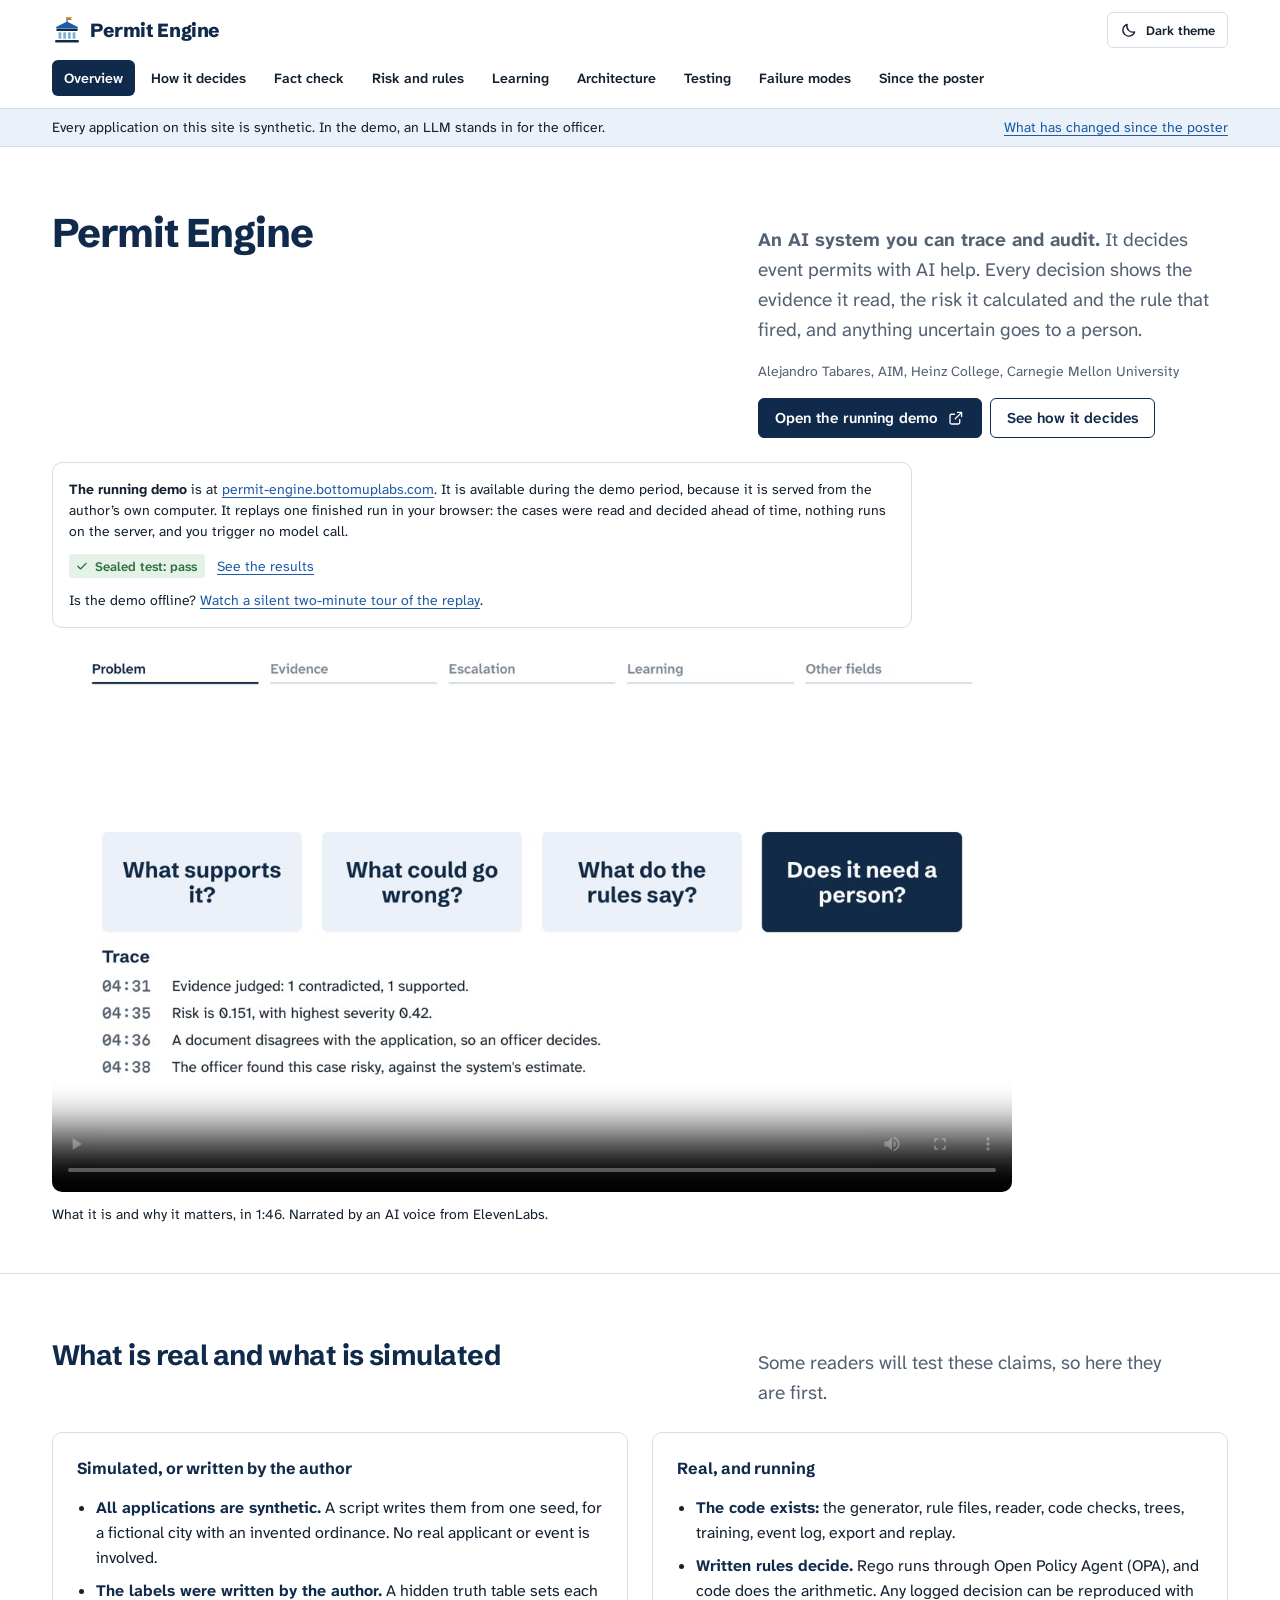
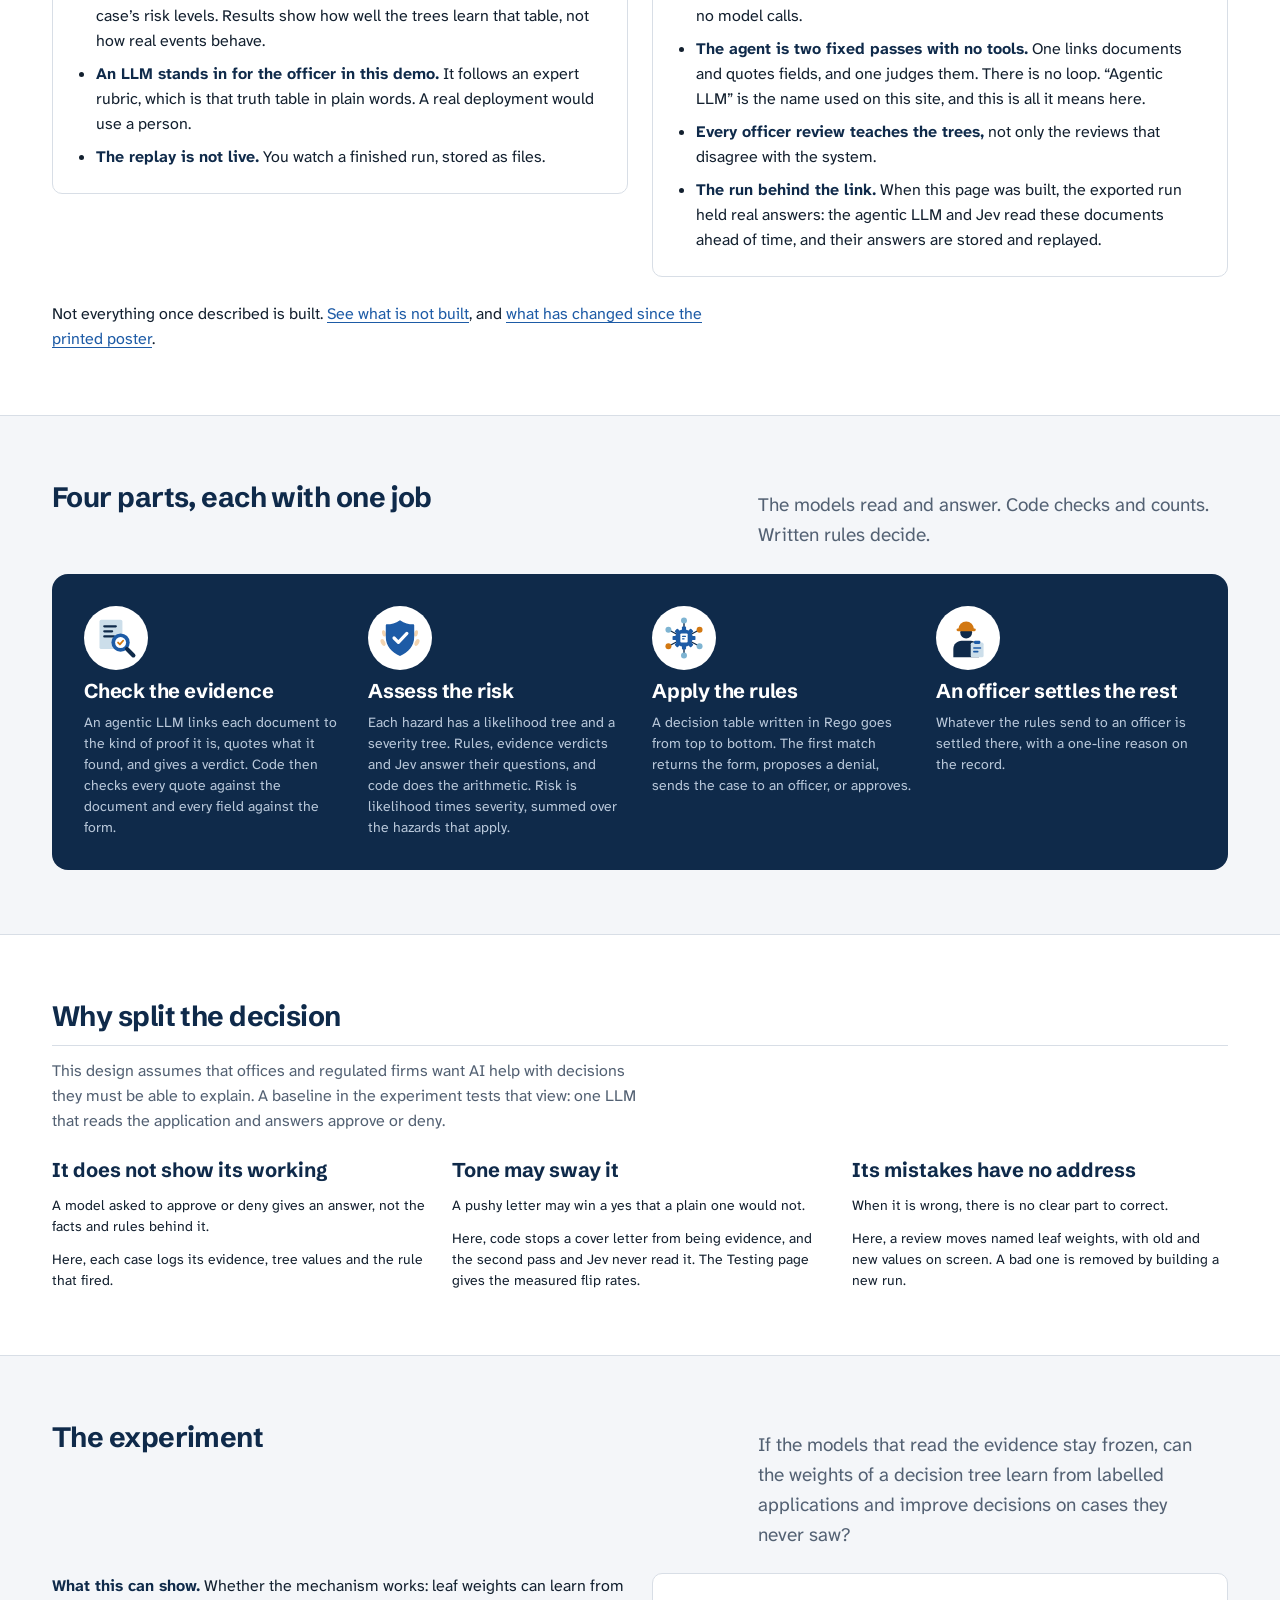
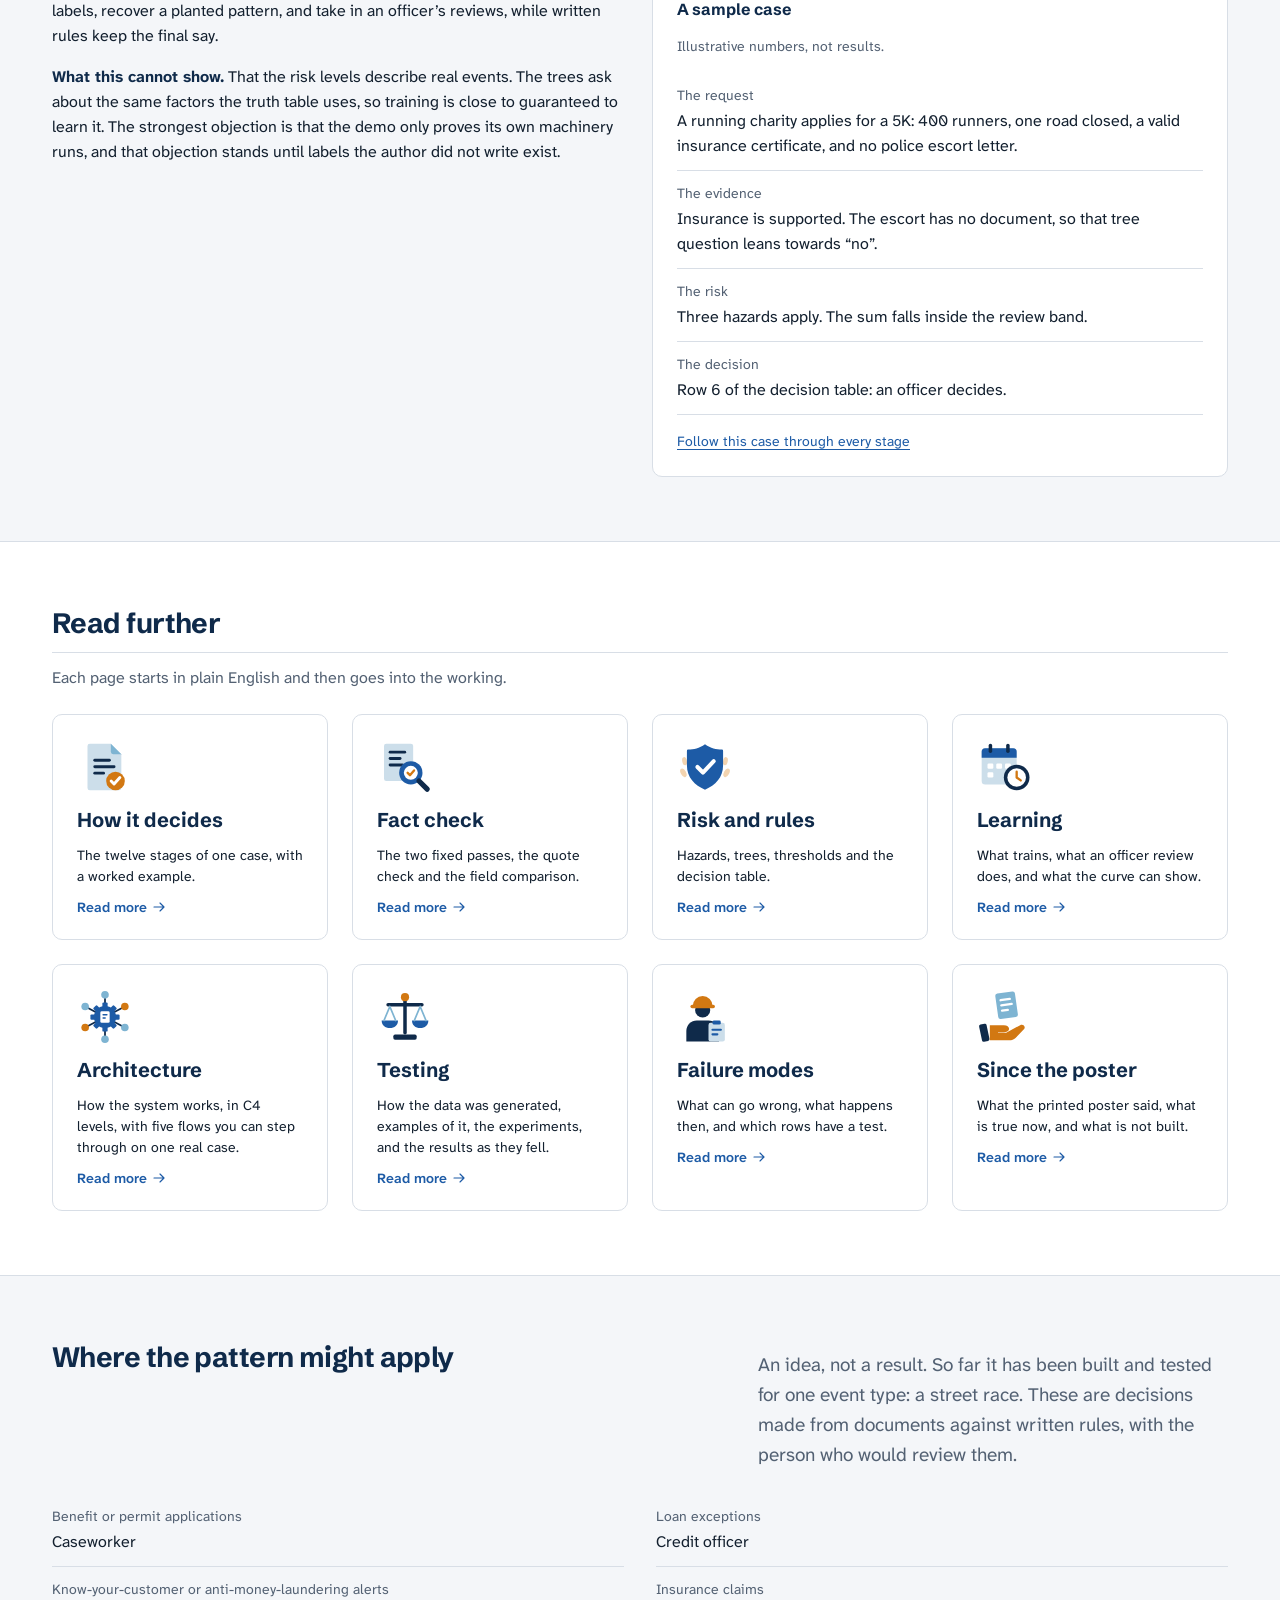
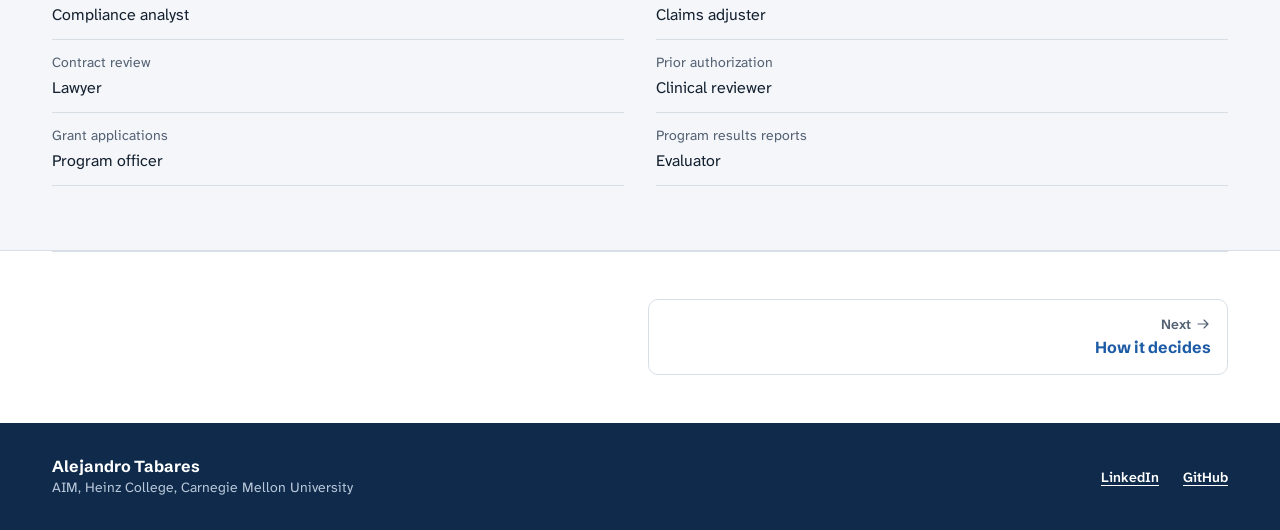
==== index.html @ f23f0a90 "Lead with what the system gives you, and state the caveat once The headline now says what a reader g" ====
<!doctype html>
<html lang="en" data-theme="light"><head><meta charSet="utf-8"/><meta name="viewport" content="width=device-width, initial-scale=1, viewport-fit=cover"/><title>Permit Engine: decisions you can check and correct</title><meta name="description" content="An AI system you can trace and audit, for event permits: an agentic LLM reads the evidence, Jev answers narrow questions, written rules decide, and in this demo an LLM stands in for the officer."/><meta name="author" content="Alejandro Tabares"/><script>(function(){try{var t=localStorage.getItem('pe-theme');if(!t){t=matchMedia('(prefers-color-scheme: dark)').matches?'dark':'light'}document.documentElement.setAttribute('data-theme',t)}catch(e){}})();</script><link rel="stylesheet" href="./assets/fonts/fonts.css"/><link rel="stylesheet" href="./assets/permit-engine.css"/><link rel="stylesheet" href="./assets/site.css"/></head><body class="pe-app site"><a class="site-skip" href="#main">Skip to content</a><header class="site-hd"><div class="site-wrap site-hd__row"><a class="site-brand" href="./"><svg width="30" height="30" viewBox="0 0 96 96" aria-hidden="true" focusable="false"><rect x="46.5" y="6" width="3" height="18" rx="1.5" fill="#0F2A4A"></rect><path d="M49.5 7H64l-4 4.5 4 4.5H49.5z" fill="#D27812"></path><path d="M48 24 80 40H16z" fill="#1D5BA6" stroke="#1D5BA6" stroke-width="6" stroke-linejoin="round"></path><rect x="14" y="44" width="68" height="7" rx="2" fill="#0F2A4A"></rect><rect x="21" y="55" width="9" height="21" rx="2" fill="#7EB4D2"></rect><rect x="36" y="55" width="9" height="21" rx="2" fill="#7EB4D2"></rect><rect x="51" y="55" width="9" height="21" rx="2" fill="#7EB4D2"></rect><rect x="66" y="55" width="9" height="21" rx="2" fill="#7EB4D2"></rect><rect x="10" y="80" width="76" height="8" rx="3" fill="#0F2A4A"></rect></svg><span>Permit Engine</span></a><nav class="site-nav" aria-label="Site"><ul role="list"><li><a href="./" aria-current="page">Overview</a></li><li><a href="./how-it-decides.html">How it decides</a></li><li><a href="./fact-check.html">Fact check</a></li><li><a href="./risk-and-rules.html">Risk and rules</a></li><li><a href="./learning.html">Learning</a></li><li><a href="./architecture.html">Architecture</a></li><li><a href="./testing.html">Testing</a></li><li><a href="./failure-modes.html">Failure modes</a></li><li><a href="./since-the-poster.html">Since the poster</a></li></ul></nav><button type="button" id="theme-toggle" class="site-theme" aria-pressed="false"><svg width="18" height="18" viewBox="0 0 24 24" fill="none" stroke="currentColor" stroke-width="1.75" stroke-linecap="round" stroke-linejoin="round" aria-hidden="true" focusable="false"><path d="M19.5 14.5A8 8 0 0 1 9.5 4.5a8 8 0 1 0 10 10z"></path></svg><span class="site-theme__label">Dark theme</span></button></div></header><p class="site-banner"><span class="site-wrap site-banner__row"><span>Every application on this site is synthetic. In the demo, an LLM stands in for the officer.</span><a href="./since-the-poster.html">What has changed since the poster</a></span></p><main id="main" class="site-main"><section class="site-hero" aria-labelledby="page-title"><div class="site-wrap site-hero__inner"><div class="pe-section-heading pe-section-heading--split pe-section-heading--page"><div class="pe-section-heading__grid"><h1 id="page-title" class="pe-section-heading__title pe-h1">Permit Engine</h1><div class="pe-section-heading__aside"><p class="pe-section-heading__description"><strong>An AI system you can trace and audit.</strong> It decides event permits with AI help. Every decision shows the evidence it read, the risk it calculated and the rule that fired, and anything uncertain goes to a person.</p><div class="pe-section-heading__meta">Alejandro Tabares, AIM, Heinz College, Carnegie Mellon University</div><div class="pe-section-heading__actions"><a class="pe-button site-btn" href="https://permit-engine.bottomuplabs.com">Open the running demo <svg width="18" height="18" viewBox="0 0 24 24" fill="none" stroke="currentColor" stroke-width="1.75" stroke-linecap="round" stroke-linejoin="round" aria-hidden="true" focusable="false"><path d="M14 4.5h5.5V10M19.5 4.5 11 13M17 14v4a2 2 0 0 1-2 2H6a2 2 0 0 1-2-2V9a2 2 0 0 1 2-2h4"></path></svg></a><a class="pe-button site-btn site-btn--secondary" href="./how-it-decides.html">See how it decides</a></div></div></div></div><div class="site-demo-note"><p class="pe-small"><strong>The running demo</strong> is at <a href="https://permit-engine.bottomuplabs.com">permit-engine.bottomuplabs.com</a>. It is available during the demo period, because it is served from the author’s own computer. It replays one finished run in your browser: the cases were read and decided ahead of time, nothing runs on the server, and you trigger no model call.</p><p class="site-demo-note__status pe-small"><span class="pe-status pe-status--success"><svg width="14" height="14" viewBox="0 0 24 24" fill="none" stroke="currentColor" stroke-width="2.25" stroke-linecap="round" stroke-linejoin="round" aria-hidden="true" focusable="false"><path d="M5 12.5l4.5 4.5L19 7.5"></path></svg><span>Sealed test: pass</span></span> <a href="./testing.html#results">See the results</a></p><p class="pe-small">Is the demo offline? <a href="./assets/demo.mp4">Watch a silent two-minute tour of the replay</a>.</p></div><figure class="site-explainer"><video controls="" preload="metadata" playsinline="" poster="./assets/permit-engine-why-poster.jpg" src="./assets/permit-engine-why.mp4"><track kind="captions" src="./assets/permit-engine-why.vtt" srcLang="en" label="English" default=""/><a href="./assets/permit-engine-why.mp4">Download the video</a></video><figcaption class="pe-small">What it is and why it matters, in 1:46. Narrated by an AI voice from ElevenLabs.</figcaption></figure></div></section><section class="site-section" aria-labelledby="real-title"><div class="site-wrap site-stack"><div class="pe-section-heading pe-section-heading--split pe-section-heading--section"><div class="pe-section-heading__grid"><h2 id="real-title" class="pe-section-heading__title pe-h2">What is real and what is simulated</h2><div class="pe-section-heading__aside"><p class="pe-section-heading__description">Some readers will test these claims, so here they are first.</p></div></div></div><div class="site-grid-2 site-grid--top"><div class="site-panel"><h3 class="pe-h4">Simulated, or written by the author</h3><div class="site-prose"><ul><li><strong>All applications are synthetic.</strong> A script writes them from one seed, for a fictional city with an invented ordinance. No real applicant or event is involved.</li><li><strong>The labels were written by the author.</strong> A hidden truth table sets each case’s risk levels. Results show how well the trees learn that table, not how real events behave.</li><li><strong>An LLM stands in for the officer in this demo.</strong> It follows an expert rubric, which is that truth table in plain words. A real deployment would use a person.</li><li><strong>The replay is not live.</strong> You watch a finished run, stored as files.</li></ul></div></div><div class="site-panel"><h3 class="pe-h4">Real, and running</h3><div class="site-prose"><ul><li><strong>The code exists:</strong> the generator, rule files, reader, code checks, trees, training, event log, export and replay.</li><li><strong>Written rules decide.</strong> Rego runs through Open Policy Agent (OPA), and code does the arithmetic. Any logged decision can be reproduced with no model calls.</li><li><strong>The agent is two fixed passes with no tools.</strong> One links documents and quotes fields, and one judges them. There is no loop. “Agentic LLM” is the name used on this site, and this is all it means here.</li><li><strong>Every officer review teaches the trees,</strong> not only the reviews that disagree with the system.</li><li><strong>The run behind the link.</strong> When this page was built, the exported run held real answers: the agentic LLM and Jev read these documents ahead of time, and their answers are stored and replayed.</li></ul></div></div></div><p class="pe-body">Not everything once described is built. <a href="./since-the-poster.html#not-built">See what is not built</a>, and <a href="./since-the-poster.html">what has changed since the printed poster</a>.</p></div></section><section class="site-section site-section--muted" aria-labelledby="steps-title"><div class="site-wrap site-stack"><div class="pe-section-heading pe-section-heading--split pe-section-heading--section"><div class="pe-section-heading__grid"><h2 id="steps-title" class="pe-section-heading__title pe-h2">Four parts, each with one job</h2><div class="pe-section-heading__aside"><p class="pe-section-heading__description">The models read and answer. Code checks and counts. Written rules decide.</p></div></div></div><ol class="site-band"><li><span class="site-band__disc"><svg width="44" height="44" viewBox="0 0 96 96" aria-hidden="true" focusable="false"><rect x="12" y="8" width="50" height="64" rx="4" fill="#CCDEEA"></rect><rect x="20" y="20" width="30" height="5" rx="2.5" fill="#0F2A4A"></rect><rect x="20" y="31" width="22" height="5" rx="2.5" fill="#0F2A4A"></rect><rect x="20" y="42" width="26" height="5" rx="2.5" fill="#0F2A4A"></rect><circle cx="58" cy="58" r="20" fill="#1D5BA6"></circle><circle cx="58" cy="58" r="12" fill="#FFFFFF"></circle><path d="M52.5 58l4 4 7-8" fill="none" stroke="#D27812" stroke-width="4" stroke-linecap="round" stroke-linejoin="round"></path><path d="M72 72l14 14" stroke="#0F2A4A" stroke-width="9" stroke-linecap="round"></path></svg></span><h3 class="site-band__title">Check the evidence</h3><p class="site-band__text">An agentic LLM links each document to the kind of proof it is, quotes what it found, and gives a verdict. Code then checks every quote against the document and every field against the form.</p></li><li><span class="site-band__disc"><svg width="44" height="44" viewBox="0 0 96 96" aria-hidden="true" focusable="false"><ellipse cx="11" cy="58" rx="4.5" ry="8" transform="rotate(-28 11 58)" fill="#F3D4B0"></ellipse><ellipse cx="13" cy="38" rx="4" ry="7" transform="rotate(-12 13 38)" fill="#F3D4B0"></ellipse><ellipse cx="85" cy="58" rx="4.5" ry="8" transform="rotate(28 85 58)" fill="#F3D4B0"></ellipse><ellipse cx="83" cy="38" rx="4" ry="7" transform="rotate(12 83 38)" fill="#F3D4B0"></ellipse><path d="M48 9c10 7 19 9 29 9a2 2 0 0 1 2 2v25c0 21-13 34-31 42C30 79 17 66 17 45V20a2 2 0 0 1 2-2c10 0 19-2 29-9z" fill="#1D5BA6"></path><path d="M35 48l9.5 9.5L63 38" fill="none" stroke="#FFFFFF" stroke-width="7" stroke-linecap="round" stroke-linejoin="round"></path></svg></span><h3 class="site-band__title">Assess the risk</h3><p class="site-band__text">Each hazard has a likelihood tree and a severity tree. Rules, evidence verdicts and Jev answer their questions, and code does the arithmetic. Risk is likelihood times severity, summed over the hazards that apply.</p></li><li><span class="site-band__disc"><svg width="44" height="44" viewBox="0 0 96 96" aria-hidden="true" focusable="false"><g stroke="#0F2A4A" stroke-width="3" fill="none" stroke-linecap="round"><path d="M48 48V10M48 48l34-18M48 48l34 18M48 48v38M48 48L14 66M48 48L14 30"></path></g><circle cx="48" cy="10" r="6.5" fill="#7EB4D2"></circle><circle cx="82" cy="30" r="6.5" fill="#D27812"></circle><circle cx="82" cy="66" r="6.5" fill="#7EB4D2"></circle><circle cx="48" cy="86" r="6.5" fill="#7EB4D2"></circle><circle cx="14" cy="66" r="6.5" fill="#D27812"></circle><circle cx="14" cy="30" r="6.5" fill="#7EB4D2"></circle><g fill="#1D5BA6"><circle cx="48" cy="48" r="19"></circle><rect x="43.5" y="23" width="9" height="10" rx="2"></rect><rect x="43.5" y="23" width="9" height="10" rx="2" transform="rotate(45 48 48)"></rect><rect x="43.5" y="23" width="9" height="10" rx="2" transform="rotate(90 48 48)"></rect><rect x="43.5" y="23" width="9" height="10" rx="2" transform="rotate(135 48 48)"></rect><rect x="43.5" y="23" width="9" height="10" rx="2" transform="rotate(180 48 48)"></rect><rect x="43.5" y="23" width="9" height="10" rx="2" transform="rotate(225 48 48)"></rect><rect x="43.5" y="23" width="9" height="10" rx="2" transform="rotate(270 48 48)"></rect><rect x="43.5" y="23" width="9" height="10" rx="2" transform="rotate(315 48 48)"></rect></g><rect x="40" y="38" width="16" height="20" rx="2.5" fill="#FFFFFF"></rect><rect x="43.5" y="43" width="9" height="2.6" rx="1.3" fill="#1D5BA6"></rect><rect x="43.5" y="48.5" width="6" height="2.6" rx="1.3" fill="#1D5BA6"></rect></svg></span><h3 class="site-band__title">Apply the rules</h3><p class="site-band__text">A decision table written in Rego goes from top to bottom. The first match returns the form, proposes a denial, sends the case to an officer, or approves.</p></li><li><span class="site-band__disc"><svg width="44" height="44" viewBox="0 0 96 96" aria-hidden="true" focusable="false"><circle cx="44" cy="36" r="13" fill="#0F2A4A"></circle><path d="M27 29a17 17 0 0 1 34 0z" fill="#D27812"></path><rect x="23" y="27" width="42" height="6" rx="3" fill="#D27812"></rect><path d="M16 90V72c0-10 8-18 18-18h20c10 0 18 8 18 18v18z" fill="#0F2A4A"></path><rect x="54" y="58" width="28" height="32" rx="3.5" fill="#CCDEEA"></rect><rect x="61" y="54" width="14" height="7" rx="2.5" fill="#1D5BA6"></rect><rect x="59" y="68" width="18" height="3.5" rx="1.75" fill="#1D5BA6"></rect><rect x="59" y="76" width="12" height="3.5" rx="1.75" fill="#1D5BA6"></rect></svg></span><h3 class="site-band__title">An officer settles the rest</h3><p class="site-band__text">Whatever the rules send to an officer is settled there, with a one-line reason on the record.</p></li></ol></div></section><section class="site-section" aria-labelledby="problem-title"><div class="site-wrap site-stack"><div class="pe-section-heading pe-section-heading--ruled pe-section-heading--section"><div class="pe-section-heading__row"><h2 id="problem-title" class="pe-section-heading__title pe-h2">Why split the decision</h2></div><p class="pe-section-heading__description">This design assumes that offices and regulated firms want AI help with decisions they must be able to explain. A baseline in the experiment tests that view: one LLM that reads the application and answers approve or deny.</p></div><ul class="site-grid-3" role="list"><li class="site-item"><h3 class="site-card__title">It does not show its working</h3><p class="site-card__text">A model asked to approve or deny gives an answer, not the facts and rules behind it.</p><p class="site-card__text site-muted">Here, each case logs its evidence, tree values and the rule that fired.</p></li><li class="site-item"><h3 class="site-card__title">Tone may sway it</h3><p class="site-card__text">A pushy letter may win a yes that a plain one would not.</p><p class="site-card__text site-muted">Here, code stops a cover letter from being evidence, and the second pass and Jev never read it. The Testing page gives the measured flip rates.</p></li><li class="site-item"><h3 class="site-card__title">Its mistakes have no address</h3><p class="site-card__text">When it is wrong, there is no clear part to correct.</p><p class="site-card__text site-muted">Here, a review moves named leaf weights, with old and new values on screen. A bad one is removed by building a new run.</p></li></ul></div></section><section class="site-section site-section--muted" aria-labelledby="experiment-title"><div class="site-wrap site-stack"><div class="pe-section-heading pe-section-heading--split pe-section-heading--section"><div class="pe-section-heading__grid"><h2 id="experiment-title" class="pe-section-heading__title pe-h2">The experiment</h2><div class="pe-section-heading__aside"><p class="pe-section-heading__description">If the models that read the evidence stay frozen, can the weights of a decision tree learn from labelled applications and improve decisions on cases they never saw?</p></div></div></div><div class="site-grid-2 site-grid--top"><div class="site-prose"><p><strong>What this can show.</strong> Whether the mechanism works: leaf weights can learn from labels, recover a planted pattern, and take in an officer’s reviews, while written rules keep the final say.</p><p><strong>What this cannot show.</strong> That the risk levels describe real events. The trees ask about the same factors the truth table uses, so training is close to guaranteed to learn it. The strongest objection is that the demo only proves its own machinery runs, and that objection stands until labels the author did not write exist.</p></div><div class="site-panel"><h3 class="pe-h4">A sample case</h3><p class="pe-small site-muted">Illustrative numbers, not results.</p><div class="pe-kv-wrap"><dl class="pe-kv pe-kv--cols-1 pe-kv--divided"><div class="pe-kv__item"><dt class="pe-kv__label">The request</dt><dd class="pe-kv__value">A running charity applies for a 5K: 400 runners, one road closed, a valid insurance certificate, and no police escort letter.</dd></div><div class="pe-kv__item"><dt class="pe-kv__label">The evidence</dt><dd class="pe-kv__value">Insurance is supported. The escort has no document, so that tree question leans towards “no”.</dd></div><div class="pe-kv__item"><dt class="pe-kv__label">The risk</dt><dd class="pe-kv__value">Three hazards apply. The sum falls inside the review band.</dd></div><div class="pe-kv__item"><dt class="pe-kv__label">The decision</dt><dd class="pe-kv__value">Row 6 of the decision table: an officer decides.</dd></div></dl></div><p class="pe-small"><a href="./how-it-decides.html#worked-example">Follow this case through every stage</a></p></div></div></div></section><section class="site-section" aria-labelledby="explore-title"><div class="site-wrap site-stack"><div class="pe-section-heading pe-section-heading--ruled pe-section-heading--section"><div class="pe-section-heading__row"><h2 id="explore-title" class="pe-section-heading__title pe-h2">Read further</h2></div><p class="pe-section-heading__description">Each page starts in plain English and then goes into the working.</p></div><div class="site-grid-4"><a class="site-card" href="./how-it-decides.html"><span class="site-card__pict"><svg width="56" height="56" viewBox="0 0 96 96" aria-hidden="true" focusable="false"><path d="M22 8h36l18 18v58a4 4 0 0 1-4 4H22a4 4 0 0 1-4-4V12a4 4 0 0 1 4-4z" fill="#CCDEEA"></path><path d="M58 8v14a4 4 0 0 0 4 4h14z" fill="#7EB4D2"></path><rect x="28" y="34" width="30" height="5" rx="2.5" fill="#0F2A4A"></rect><rect x="28" y="45" width="38" height="5" rx="2.5" fill="#0F2A4A"></rect><rect x="28" y="56" width="20" height="5" rx="2.5" fill="#0F2A4A"></rect><circle cx="66" cy="72" r="16" fill="#D27812"></circle><path d="M58.5 72l5 5 10-11" fill="none" stroke="#FFFFFF" stroke-width="5" stroke-linecap="round" stroke-linejoin="round"></path></svg></span><h3 class="site-card__title">How it decides</h3><p class="site-card__text">The twelve stages of one case, with a worked example.</p><span class="site-card__go">Read more <svg width="16" height="16" viewBox="0 0 24 24" fill="none" stroke="currentColor" stroke-width="1.75" stroke-linecap="round" stroke-linejoin="round" aria-hidden="true" focusable="false"><path d="M4.5 12h15M13.5 6l6 6-6 6"></path></svg></span></a><a class="site-card" href="./fact-check.html"><span class="site-card__pict"><svg width="56" height="56" viewBox="0 0 96 96" aria-hidden="true" focusable="false"><rect x="12" y="8" width="50" height="64" rx="4" fill="#CCDEEA"></rect><rect x="20" y="20" width="30" height="5" rx="2.5" fill="#0F2A4A"></rect><rect x="20" y="31" width="22" height="5" rx="2.5" fill="#0F2A4A"></rect><rect x="20" y="42" width="26" height="5" rx="2.5" fill="#0F2A4A"></rect><circle cx="58" cy="58" r="20" fill="#1D5BA6"></circle><circle cx="58" cy="58" r="12" fill="#FFFFFF"></circle><path d="M52.5 58l4 4 7-8" fill="none" stroke="#D27812" stroke-width="4" stroke-linecap="round" stroke-linejoin="round"></path><path d="M72 72l14 14" stroke="#0F2A4A" stroke-width="9" stroke-linecap="round"></path></svg></span><h3 class="site-card__title">Fact check</h3><p class="site-card__text">The two fixed passes, the quote check and the field comparison.</p><span class="site-card__go">Read more <svg width="16" height="16" viewBox="0 0 24 24" fill="none" stroke="currentColor" stroke-width="1.75" stroke-linecap="round" stroke-linejoin="round" aria-hidden="true" focusable="false"><path d="M4.5 12h15M13.5 6l6 6-6 6"></path></svg></span></a><a class="site-card" href="./risk-and-rules.html"><span class="site-card__pict"><svg width="56" height="56" viewBox="0 0 96 96" aria-hidden="true" focusable="false"><ellipse cx="11" cy="58" rx="4.5" ry="8" transform="rotate(-28 11 58)" fill="#F3D4B0"></ellipse><ellipse cx="13" cy="38" rx="4" ry="7" transform="rotate(-12 13 38)" fill="#F3D4B0"></ellipse><ellipse cx="85" cy="58" rx="4.5" ry="8" transform="rotate(28 85 58)" fill="#F3D4B0"></ellipse><ellipse cx="83" cy="38" rx="4" ry="7" transform="rotate(12 83 38)" fill="#F3D4B0"></ellipse><path d="M48 9c10 7 19 9 29 9a2 2 0 0 1 2 2v25c0 21-13 34-31 42C30 79 17 66 17 45V20a2 2 0 0 1 2-2c10 0 19-2 29-9z" fill="#1D5BA6"></path><path d="M35 48l9.5 9.5L63 38" fill="none" stroke="#FFFFFF" stroke-width="7" stroke-linecap="round" stroke-linejoin="round"></path></svg></span><h3 class="site-card__title">Risk and rules</h3><p class="site-card__text">Hazards, trees, thresholds and the decision table.</p><span class="site-card__go">Read more <svg width="16" height="16" viewBox="0 0 24 24" fill="none" stroke="currentColor" stroke-width="1.75" stroke-linecap="round" stroke-linejoin="round" aria-hidden="true" focusable="false"><path d="M4.5 12h15M13.5 6l6 6-6 6"></path></svg></span></a><a class="site-card" href="./learning.html"><span class="site-card__pict"><svg width="56" height="56" viewBox="0 0 96 96" aria-hidden="true" focusable="false"><rect x="8" y="16" width="60" height="62" rx="6" fill="#CCDEEA"></rect><path d="M8 22a6 6 0 0 1 6-6h48a6 6 0 0 1 6 6v10H8z" fill="#1D5BA6"></path><rect x="20" y="8" width="6" height="16" rx="3" fill="#0F2A4A"></rect><rect x="50" y="8" width="6" height="16" rx="3" fill="#0F2A4A"></rect><g fill="#FFFFFF"><rect x="18" y="42" width="10" height="9" rx="2"></rect><rect x="33" y="42" width="10" height="9" rx="2"></rect><rect x="48" y="42" width="10" height="9" rx="2"></rect><rect x="18" y="57" width="10" height="9" rx="2"></rect></g><circle cx="68" cy="66" r="22" fill="#0F2A4A"></circle><circle cx="68" cy="66" r="16" fill="#FFFFFF"></circle><path d="M68 56v10l7 5" fill="none" stroke="#D27812" stroke-width="4" stroke-linecap="round" stroke-linejoin="round"></path></svg></span><h3 class="site-card__title">Learning</h3><p class="site-card__text">What trains, what an officer review does, and what the curve can show.</p><span class="site-card__go">Read more <svg width="16" height="16" viewBox="0 0 24 24" fill="none" stroke="currentColor" stroke-width="1.75" stroke-linecap="round" stroke-linejoin="round" aria-hidden="true" focusable="false"><path d="M4.5 12h15M13.5 6l6 6-6 6"></path></svg></span></a><a class="site-card" href="./architecture.html"><span class="site-card__pict"><svg width="56" height="56" viewBox="0 0 96 96" aria-hidden="true" focusable="false"><g stroke="#0F2A4A" stroke-width="3" fill="none" stroke-linecap="round"><path d="M48 48V10M48 48l34-18M48 48l34 18M48 48v38M48 48L14 66M48 48L14 30"></path></g><circle cx="48" cy="10" r="6.5" fill="#7EB4D2"></circle><circle cx="82" cy="30" r="6.5" fill="#D27812"></circle><circle cx="82" cy="66" r="6.5" fill="#7EB4D2"></circle><circle cx="48" cy="86" r="6.5" fill="#7EB4D2"></circle><circle cx="14" cy="66" r="6.5" fill="#D27812"></circle><circle cx="14" cy="30" r="6.5" fill="#7EB4D2"></circle><g fill="#1D5BA6"><circle cx="48" cy="48" r="19"></circle><rect x="43.5" y="23" width="9" height="10" rx="2"></rect><rect x="43.5" y="23" width="9" height="10" rx="2" transform="rotate(45 48 48)"></rect><rect x="43.5" y="23" width="9" height="10" rx="2" transform="rotate(90 48 48)"></rect><rect x="43.5" y="23" width="9" height="10" rx="2" transform="rotate(135 48 48)"></rect><rect x="43.5" y="23" width="9" height="10" rx="2" transform="rotate(180 48 48)"></rect><rect x="43.5" y="23" width="9" height="10" rx="2" transform="rotate(225 48 48)"></rect><rect x="43.5" y="23" width="9" height="10" rx="2" transform="rotate(270 48 48)"></rect><rect x="43.5" y="23" width="9" height="10" rx="2" transform="rotate(315 48 48)"></rect></g><rect x="40" y="38" width="16" height="20" rx="2.5" fill="#FFFFFF"></rect><rect x="43.5" y="43" width="9" height="2.6" rx="1.3" fill="#1D5BA6"></rect><rect x="43.5" y="48.5" width="6" height="2.6" rx="1.3" fill="#1D5BA6"></rect></svg></span><h3 class="site-card__title">Architecture</h3><p class="site-card__text">How the system works, in C4 levels, with five flows you can step through on one real case.</p><span class="site-card__go">Read more <svg width="16" height="16" viewBox="0 0 24 24" fill="none" stroke="currentColor" stroke-width="1.75" stroke-linecap="round" stroke-linejoin="round" aria-hidden="true" focusable="false"><path d="M4.5 12h15M13.5 6l6 6-6 6"></path></svg></span></a><a class="site-card" href="./testing.html"><span class="site-card__pict"><svg width="56" height="56" viewBox="0 0 96 96" aria-hidden="true" focusable="false"><rect x="45" y="14" width="6" height="64" rx="3" fill="#0F2A4A"></rect><rect x="16" y="24" width="64" height="6" rx="3" fill="#0F2A4A"></rect><circle cx="48" cy="14" r="7" fill="#D27812"></circle><path d="M8 54h28c0 8-6 13-14 13S8 62 8 54z" fill="#1D5BA6"></path><path d="M60 54h28c0 8-6 13-14 13s-14-5-14-13z" fill="#1D5BA6"></path><path d="M22 30 12 54M22 30l10 24M74 30 64 54M74 30l10 24" fill="none" stroke="#7EB4D2" stroke-width="3" stroke-linecap="round"></path><rect x="28" y="78" width="40" height="9" rx="3" fill="#0F2A4A"></rect></svg></span><h3 class="site-card__title">Testing</h3><p class="site-card__text">How the data was generated, examples of it, the experiments, and the results as they fell.</p><span class="site-card__go">Read more <svg width="16" height="16" viewBox="0 0 24 24" fill="none" stroke="currentColor" stroke-width="1.75" stroke-linecap="round" stroke-linejoin="round" aria-hidden="true" focusable="false"><path d="M4.5 12h15M13.5 6l6 6-6 6"></path></svg></span></a><a class="site-card" href="./failure-modes.html"><span class="site-card__pict"><svg width="56" height="56" viewBox="0 0 96 96" aria-hidden="true" focusable="false"><circle cx="44" cy="36" r="13" fill="#0F2A4A"></circle><path d="M27 29a17 17 0 0 1 34 0z" fill="#D27812"></path><rect x="23" y="27" width="42" height="6" rx="3" fill="#D27812"></rect><path d="M16 90V72c0-10 8-18 18-18h20c10 0 18 8 18 18v18z" fill="#0F2A4A"></path><rect x="54" y="58" width="28" height="32" rx="3.5" fill="#CCDEEA"></rect><rect x="61" y="54" width="14" height="7" rx="2.5" fill="#1D5BA6"></rect><rect x="59" y="68" width="18" height="3.5" rx="1.75" fill="#1D5BA6"></rect><rect x="59" y="76" width="12" height="3.5" rx="1.75" fill="#1D5BA6"></rect></svg></span><h3 class="site-card__title">Failure modes</h3><p class="site-card__text">What can go wrong, what happens then, and which rows have a test.</p><span class="site-card__go">Read more <svg width="16" height="16" viewBox="0 0 24 24" fill="none" stroke="currentColor" stroke-width="1.75" stroke-linecap="round" stroke-linejoin="round" aria-hidden="true" focusable="false"><path d="M4.5 12h15M13.5 6l6 6-6 6"></path></svg></span></a><a class="site-card" href="./since-the-poster.html"><span class="site-card__pict"><svg width="56" height="56" viewBox="0 0 96 96" aria-hidden="true" focusable="false"><g transform="rotate(-8 50 30)"><rect x="34" y="6" width="34" height="44" rx="4" fill="#7EB4D2"></rect><rect x="40" y="16" width="20" height="4" rx="2" fill="#FFFFFF"></rect><rect x="40" y="25" width="22" height="4" rx="2" fill="#FFFFFF"></rect><rect x="40" y="34" width="14" height="4" rx="2" fill="#FFFFFF"></rect></g><rect x="6" y="60" width="13" height="30" rx="3" transform="rotate(-12 12.5 75)" fill="#0F2A4A"></rect><path d="M22 62h24c5.5 0 9 2.6 9 6.2S51.5 74 46 74H36v1h14l24-13c5-2.6 10 2.4 6.8 6.6L66 84c-3 2.6-6.4 4-10.4 4H22z" fill="#D27812"></path></svg></span><h3 class="site-card__title">Since the poster</h3><p class="site-card__text">What the printed poster said, what is true now, and what is not built.</p><span class="site-card__go">Read more <svg width="16" height="16" viewBox="0 0 24 24" fill="none" stroke="currentColor" stroke-width="1.75" stroke-linecap="round" stroke-linejoin="round" aria-hidden="true" focusable="false"><path d="M4.5 12h15M13.5 6l6 6-6 6"></path></svg></span></a></div></div></section><section class="site-section site-section--muted" aria-labelledby="applies-title"><div class="site-wrap site-stack"><div class="pe-section-heading pe-section-heading--split pe-section-heading--section"><div class="pe-section-heading__grid"><h2 id="applies-title" class="pe-section-heading__title pe-h2">Where the pattern might apply</h2><div class="pe-section-heading__aside"><p class="pe-section-heading__description">An idea, not a result. So far it has been built and tested for one event type: a street race. These are decisions made from documents against written rules, with the person who would review them.</p></div></div></div><div class="pe-kv-wrap"><dl class="pe-kv pe-kv--cols-2 pe-kv--divided"><div class="pe-kv__item"><dt class="pe-kv__label">Benefit or permit applications</dt><dd class="pe-kv__value">Caseworker</dd></div><div class="pe-kv__item"><dt class="pe-kv__label">Loan exceptions</dt><dd class="pe-kv__value">Credit officer</dd></div><div class="pe-kv__item"><dt class="pe-kv__label">Know-your-customer or anti-money-laundering alerts</dt><dd class="pe-kv__value">Compliance analyst</dd></div><div class="pe-kv__item"><dt class="pe-kv__label">Insurance claims</dt><dd class="pe-kv__value">Claims adjuster</dd></div><div class="pe-kv__item"><dt class="pe-kv__label">Contract review</dt><dd class="pe-kv__value">Lawyer</dd></div><div class="pe-kv__item"><dt class="pe-kv__label">Prior authorization</dt><dd class="pe-kv__value">Clinical reviewer</dd></div><div class="pe-kv__item"><dt class="pe-kv__label">Grant applications</dt><dd class="pe-kv__value">Program officer</dd></div><div class="pe-kv__item"><dt class="pe-kv__label">Program results reports</dt><dd class="pe-kv__value">Evaluator</dd></div></dl></div></div></section></main><nav class="site-wrap site-pager" aria-label="Previous and next page"><span></span><a class="site-pager__link site-pager__link--next" href="./how-it-decides.html"><span class="site-pager__dir">Next <svg width="16" height="16" viewBox="0 0 24 24" fill="none" stroke="currentColor" stroke-width="1.75" stroke-linecap="round" stroke-linejoin="round" aria-hidden="true" focusable="false"><path d="M4.5 12h15M13.5 6l6 6-6 6"></path></svg></span><span class="site-pager__title">How it decides</span></a></nav><footer class="site-ft"><div class="site-wrap site-ft__row"><div class="site-ft__who"><p class="site-ft__name">Alejandro Tabares</p><p>AIM, Heinz College, Carnegie Mellon University</p></div><ul class="site-ft__links" role="list"><li><a href="https://www.linkedin.com/in/alejandro-tabares/">LinkedIn</a></li><li><a href="https://github.com/puedesleerlo/permit-engine">GitHub</a></li></ul></div></footer><script>(function(){var b=document.getElementById('theme-toggle');if(!b)return;function sync(){var d=document.documentElement.getAttribute('data-theme')==='dark';b.setAttribute('aria-pressed',String(d))}sync();b.addEventListener('click',function(){var d=document.documentElement.getAttribute('data-theme')==='dark';var n=d?'light':'dark';document.documentElement.setAttribute('data-theme',n);try{localStorage.setItem('pe-theme',n)}catch(e){}sync()})})();</script></body></html>
---- assets/fonts/fonts.css ----
/* Permit Engine — self-hosted font faces (SIL OFL 1.1, licences in this folder). */

@font-face {
  font-family: 'Schibsted Grotesk';
  font-style: normal;
  font-display: swap;
  font-weight: 400 900;
  src: url('./schibsted-grotesk-latin-ext-wght-normal.woff2') format('woff2-variations');
  unicode-range: U+0100-02BA,U+02BD-02C5,U+02C7-02CC,U+02CE-02D7,U+02DD-02FF,U+0304,U+0308,U+0329,U+1D00-1DBF,U+1E00-1E9F,U+1EF2-1EFF,U+2020,U+20A0-20AB,U+20AD-20C0,U+2113,U+2C60-2C7F,U+A720-A7FF;
}

@font-face {
  font-family: 'Schibsted Grotesk';
  font-style: normal;
  font-display: swap;
  font-weight: 400 900;
  src: url('./schibsted-grotesk-latin-wght-normal.woff2') format('woff2-variations');
  unicode-range: U+0000-00FF,U+0131,U+0152-0153,U+02BB-02BC,U+02C6,U+02DA,U+02DC,U+0304,U+0308,U+0329,U+2000-206F,U+20AC,U+2122,U+2191,U+2193,U+2212,U+2215,U+FEFF,U+FFFD;
}

@font-face {
  font-family: 'Atkinson Hyperlegible Next';
  font-style: normal;
  font-display: swap;
  font-weight: 200 800;
  src: url('./atkinson-hyperlegible-next-latin-ext-wght-normal.woff2') format('woff2-variations');
  unicode-range: U+0100-02BA,U+02BD-02C5,U+02C7-02CC,U+02CE-02D7,U+02DD-02FF,U+0304,U+0308,U+0329,U+1D00-1DBF,U+1E00-1E9F,U+1EF2-1EFF,U+2020,U+20A0-20AB,U+20AD-20C0,U+2113,U+2C60-2C7F,U+A720-A7FF;
}

@font-face {
  font-family: 'Atkinson Hyperlegible Next';
  font-style: normal;
  font-display: swap;
  font-weight: 200 800;
  src: url('./atkinson-hyperlegible-next-latin-wght-normal.woff2') format('woff2-variations');
  unicode-range: U+0000-00FF,U+0131,U+0152-0153,U+02BB-02BC,U+02C6,U+02DA,U+02DC,U+0304,U+0308,U+0329,U+2000-206F,U+20AC,U+2122,U+2191,U+2193,U+2212,U+2215,U+FEFF,U+FFFD;
}

@font-face {
  font-family: 'Atkinson Hyperlegible Next';
  font-style: italic;
  font-display: swap;
  font-weight: 200 800;
  src: url('./atkinson-hyperlegible-next-latin-ext-wght-italic.woff2') format('woff2-variations');
  unicode-range: U+0100-02BA,U+02BD-02C5,U+02C7-02CC,U+02CE-02D7,U+02DD-02FF,U+0304,U+0308,U+0329,U+1D00-1DBF,U+1E00-1E9F,U+1EF2-1EFF,U+2020,U+20A0-20AB,U+20AD-20C0,U+2113,U+2C60-2C7F,U+A720-A7FF;
}

@font-face {
  font-family: 'Atkinson Hyperlegible Next';
  font-style: italic;
  font-display: swap;
  font-weight: 200 800;
  src: url('./atkinson-hyperlegible-next-latin-wght-italic.woff2') format('woff2-variations');
  unicode-range: U+0000-00FF,U+0131,U+0152-0153,U+02BB-02BC,U+02C6,U+02DA,U+02DC,U+0304,U+0308,U+0329,U+2000-206F,U+20AC,U+2122,U+2191,U+2193,U+2212,U+2215,U+FEFF,U+FFFD;
}

@font-face {
  font-family: 'Martian Mono';
  font-style: normal;
  font-display: swap;
  font-weight: 100 800;
  font-stretch: 75% 112.5%;
  src: url('./martian-mono-latin-ext-standard-normal.woff2') format('woff2-variations');
  unicode-range: U+0100-02BA,U+02BD-02C5,U+02C7-02CC,U+02CE-02D7,U+02DD-02FF,U+0304,U+0308,U+0329,U+1D00-1DBF,U+1E00-1E9F,U+1EF2-1EFF,U+2020,U+20A0-20AB,U+20AD-20C0,U+2113,U+2C60-2C7F,U+A720-A7FF;
}

@font-face {
  font-family: 'Martian Mono';
  font-style: normal;
  font-display: swap;
  font-weight: 100 800;
  font-stretch: 75% 112.5%;
  src: url('./martian-mono-latin-standard-normal.woff2') format('woff2-variations');
  unicode-range: U+0000-00FF,U+0131,U+0152-0153,U+02BB-02BC,U+02C6,U+02DA,U+02DC,U+0304,U+0308,U+0329,U+2000-206F,U+20AC,U+2122,U+2191,U+2193,U+2212,U+2215,U+FEFF,U+FFFD;
}
---- assets/permit-engine.css ----
:root,[data-theme=light]{color-scheme:light;--pe-surface: #ffffff;--pe-surface-muted: #f4f6f9;--pe-surface-sunken: #eceff4;--pe-surface-tint: #eaf1f9;--pe-surface-inverse: #0f2a4a;--pe-heading: #0f2a4a;--pe-ink: #13202f;--pe-ink-muted: #536173;--pe-ink-inverse: #ffffff;--pe-ink-inverse-muted: #b9c8da;--pe-hairline: #d8dee6;--pe-border-strong: #7d8a99;--pe-primary: #1d5ba6;--pe-primary-hover: #174b8a;--pe-primary-soft: #e1ecf8;--pe-on-primary: #ffffff;--pe-focus: #1d5ba6;--pe-success: #2d6e3e;--pe-success-soft: #e4f2e7;--pe-warning: #9a5208;--pe-warning-soft: #fbeedc;--pe-danger: #a8291f;--pe-danger-soft: #fbe6e4;--pe-info: var(--pe-primary);--pe-info-soft: var(--pe-primary-soft);--pe-navy: #0f2a4a;--pe-blue: #1d5ba6;--pe-sky: #7eb4d2;--pe-sky-pale: #ccdeea;--pe-amber: #d27812;--pe-amber-light: #e8954a;--pe-sand: #f3d4b0;--pe-leaf: #78a860;--pe-leaf-light: #9ccb84;--pe-gold: #dec000;--pe-pict-ground: #ffffff00;--pe-chart-1: #1d5ba6;--pe-chart-2: #7eb4d2;--pe-chart-alert: #d27812;--pe-chart-grid: #e3e8ee;--pe-shadow-1: 0 1px 2px rgba(15, 42, 74, .08);--pe-shadow-2: 0 8px 24px rgba(15, 42, 74, .12);--pe-shadow-3: 0 24px 64px rgba(15, 42, 74, .24);--pe-scrim: rgba(11, 23, 38, .48)}[data-theme=dark]{color-scheme:dark;--pe-surface: #0b1726;--pe-surface-muted: #101f33;--pe-surface-sunken: #08111d;--pe-surface-tint: #15283f;--pe-surface-inverse: #16365c;--pe-heading: #eaf1f9;--pe-ink: #e6edf5;--pe-ink-muted: #a2b0c1;--pe-ink-inverse: #ffffff;--pe-ink-inverse-muted: #c3d1e2;--pe-hairline: #233750;--pe-border-strong: #6b7f96;--pe-primary: #79aeea;--pe-primary-hover: #9cc4f0;--pe-primary-soft: #1a3557;--pe-on-primary: #0b1726;--pe-focus: #9cc4f0;--pe-success: #8ccb98;--pe-success-soft: #15301e;--pe-warning: #f0a85a;--pe-warning-soft: #33230f;--pe-danger: #f2938a;--pe-danger-soft: #3a1714;--pe-pict-ground: #ccdeea;--pe-chart-1: #79aeea;--pe-chart-2: #4d7da6;--pe-chart-grid: #1d3048;--pe-shadow-1: 0 1px 2px rgba(0, 0, 0, .5);--pe-shadow-2: 0 8px 24px rgba(0, 0, 0, .55);--pe-shadow-3: 0 24px 64px rgba(0, 0, 0, .6);--pe-scrim: rgba(0, 0, 0, .6)}:root{--pe-font-display: "Schibsted Grotesk", "Helvetica Neue", Arial, sans-serif;--pe-font-text: "Atkinson Hyperlegible Next", "Segoe UI", system-ui, sans-serif;--pe-font-mono: "Martian Mono", ui-monospace, Menlo, monospace;--pe-text-display-size: 60px;--pe-text-display-line: 60px;--pe-text-h1-size: 40px;--pe-text-h1-line: 44px;--pe-text-h2-size: 28px;--pe-text-h2-line: 34px;--pe-text-h3-size: 20px;--pe-text-h3-line: 26px;--pe-text-h4-size: 16px;--pe-text-h4-line: 22px;--pe-text-stat-size: 48px;--pe-text-stat-line: 48px;--pe-text-lead-size: 19px;--pe-text-lead-line: 30px;--pe-text-body-size: 16px;--pe-text-body-line: 25px;--pe-text-small-size: 14px;--pe-text-small-line: 21px;--pe-text-label-size: 14px;--pe-text-label-line: 18px;--pe-text-caption-size: 12px;--pe-text-caption-line: 16px;--pe-text-mono-size: 12.5px;--pe-text-mono-line: 18px;--pe-space-1: 4px;--pe-space-2: 8px;--pe-space-3: 12px;--pe-space-4: 16px;--pe-space-5: 24px;--pe-space-6: 32px;--pe-space-7: 48px;--pe-space-8: 64px;--pe-space-9: 96px;--pe-radius-xs: 3px;--pe-radius-sm: 6px;--pe-radius-md: 10px;--pe-radius-lg: 16px;--pe-radius-full: 999px;--pe-border-hairline: 1px;--pe-border-control: 1.5px;--pe-border-accent: 4px;--pe-control-sm: 32px;--pe-control-md: 40px;--pe-control-lg: 48px;--pe-measure: 68ch;--pe-sidebar-width: 264px;--pe-topbar-height: 60px;--pe-content-max: 1240px;--pe-duration-fast: .12s;--pe-duration-base: .18s;--pe-ease: cubic-bezier(.2, 0, 0, 1);--pe-z-sticky: 10;--pe-z-popover: 40;--pe-z-dialog: 50;--pe-z-toast: 60}@media (prefers-reduced-motion: reduce){:root{--pe-duration-fast: 0ms;--pe-duration-base: 0ms}}.pe-app{background:var(--pe-surface);color:var(--pe-ink);font-family:var(--pe-font-text);font-size:var(--pe-text-body-size);line-height:var(--pe-text-body-line);-webkit-font-smoothing:antialiased;text-rendering:optimizeLegibility}.pe-app *,.pe-app *:before,.pe-app *:after{box-sizing:border-box}.pe-app :where(h1,h2,h3,h4,h5,p,figure,blockquote,dl,dd,ol,ul){margin:0}.pe-app :where(ol,ul)[role=list],.pe-app :where(ol,ul).pe-list-reset{list-style:none;padding:0}.pe-app :where(a){color:var(--pe-primary);text-underline-offset:3px;text-decoration-thickness:1px}.pe-app :where(a:hover){color:var(--pe-primary-hover);text-decoration-thickness:2px}.pe-app :where(button,input,select,textarea){font:inherit;color:inherit}.pe-app :where(:focus-visible){outline:2px solid var(--pe-focus);outline-offset:2px}.pe-app ::selection{background:var(--pe-primary-soft);color:var(--pe-ink)}.pe-display{font:800 var(--pe-text-display-size)/var(--pe-text-display-line) var(--pe-font-display);letter-spacing:-.03em;color:var(--pe-heading);text-wrap:balance}.pe-h1{font:750 var(--pe-text-h1-size)/var(--pe-text-h1-line) var(--pe-font-display);letter-spacing:-.025em;color:var(--pe-heading);text-wrap:balance}.pe-h2{font:700 var(--pe-text-h2-size)/var(--pe-text-h2-line) var(--pe-font-display);letter-spacing:-.02em;color:var(--pe-heading);text-wrap:balance}.pe-h3{font:700 var(--pe-text-h3-size)/var(--pe-text-h3-line) var(--pe-font-display);letter-spacing:-.01em;color:var(--pe-heading)}.pe-h4{font:700 var(--pe-text-h4-size)/var(--pe-text-h4-line) var(--pe-font-display);color:var(--pe-heading)}.pe-stat{font:800 var(--pe-text-stat-size)/var(--pe-text-stat-line) var(--pe-font-display);letter-spacing:-.03em;color:var(--pe-primary);font-variant-numeric:proportional-nums lining-nums}.pe-lead{font:400 var(--pe-text-lead-size)/var(--pe-text-lead-line) var(--pe-font-text);color:var(--pe-ink);max-width:var(--pe-measure)}.pe-body{font:400 var(--pe-text-body-size)/var(--pe-text-body-line) var(--pe-font-text);max-width:var(--pe-measure)}.pe-small{font:400 var(--pe-text-small-size)/var(--pe-text-small-line) var(--pe-font-text)}.pe-label{font:600 var(--pe-text-label-size)/var(--pe-text-label-line) var(--pe-font-text)}.pe-caption{font:400 var(--pe-text-caption-size)/var(--pe-text-caption-line) var(--pe-font-text);color:var(--pe-ink-muted)}.pe-mono{font-family:var(--pe-font-mono);font-size:var(--pe-text-mono-size);line-height:var(--pe-text-mono-line);font-weight:450;font-stretch:87.5%;font-variant-numeric:tabular-nums;letter-spacing:-.01em}.pe-muted{color:var(--pe-ink-muted)}.pe-tabular{font-variant-numeric:tabular-nums}.pe-visually-hidden{position:absolute!important;width:1px;height:1px;padding:0;margin:-1px;overflow:hidden;clip:rect(0 0 0 0);white-space:nowrap;border:0}.pe-alert{display:grid;grid-template-columns:20px minmax(0,1fr) auto;gap:var(--pe-space-3);align-items:start;padding:var(--pe-space-4) var(--pe-space-4) var(--pe-space-4) var(--pe-space-4);border-radius:var(--pe-radius-md);color:var(--pe-ink)}.pe-alert--info{background:var(--pe-info-soft)}.pe-alert--success{background:var(--pe-success-soft)}.pe-alert--warning{background:var(--pe-warning-soft)}.pe-alert--danger{background:var(--pe-danger-soft)}.pe-alert__icon{margin-top:2px}.pe-alert--info .pe-alert__icon{color:var(--pe-info)}.pe-alert--success .pe-alert__icon{color:var(--pe-success)}.pe-alert--warning .pe-alert__icon{color:var(--pe-warning)}.pe-alert--danger .pe-alert__icon{color:var(--pe-danger)}.pe-alert__body{display:grid;gap:var(--pe-space-1);min-width:0}.pe-alert__title{margin:0;font:700 var(--pe-text-h4-size)/var(--pe-text-h4-line) var(--pe-font-display);color:var(--pe-heading)}.pe-alert__text{font:400 var(--pe-text-small-size)/var(--pe-text-small-line) var(--pe-font-text);max-width:var(--pe-measure)}.pe-alert__text p{margin:0}.pe-alert__action{margin-top:var(--pe-space-2);display:flex;flex-wrap:wrap;gap:var(--pe-space-2)}.pe-alert__dismiss{display:grid;place-items:center;width:28px;height:28px;margin:-4px -4px 0 0;border:0;border-radius:var(--pe-radius-xs);background:transparent;color:var(--pe-ink-muted);cursor:pointer}.pe-alert__dismiss:hover{background:var(--pe-surface);color:var(--pe-ink)}.pe-alert__dismiss:focus-visible{outline:2px solid var(--pe-focus);outline-offset:1px}.pe-app-shell{display:grid;grid-template-columns:var(--pe-sidebar-width) minmax(0,1fr);min-height:100vh;min-height:100dvh;background:var(--pe-surface-sunken)}.pe-app-shell__skip{position:absolute;left:var(--pe-space-4);top:-100px;z-index:var(--pe-z-toast);padding:var(--pe-space-2) var(--pe-space-4);border-radius:var(--pe-radius-sm);background:var(--pe-primary);color:var(--pe-on-primary);font:600 var(--pe-text-label-size)/1.4 var(--pe-font-text);text-decoration:none}.pe-app-shell__skip:focus{top:var(--pe-space-2);outline:2px solid var(--pe-focus);outline-offset:2px}.pe-app-shell__sidebar{position:sticky;top:0;height:100vh;height:100dvh;overflow-y:auto;overscroll-behavior:contain;background:var(--pe-surface);border-right:var(--pe-border-hairline) solid var(--pe-hairline)}.pe-app-shell__sidebar:focus{outline:none}.pe-app-shell__column{display:flex;flex-direction:column;min-width:0}.pe-app-shell__topbar{position:sticky;top:0;z-index:var(--pe-z-sticky)}.pe-app-shell__main{width:100%;max-width:calc(var(--pe-content-max) + 2 * var(--pe-space-7));margin:0 auto;padding:var(--pe-space-6) var(--pe-space-7) var(--pe-space-8);min-width:0}.pe-app-shell__main--full{max-width:none}.pe-app-shell__main:focus{outline:none}.pe-app-shell__scrim{display:none}@media (max-width: 959px){.pe-app-shell{grid-template-columns:minmax(0,1fr)}.pe-app-shell__sidebar{position:fixed;inset:0 auto 0 0;z-index:var(--pe-z-dialog);width:min(var(--pe-sidebar-width),86vw);transform:translate(-100%);visibility:hidden;box-shadow:var(--pe-shadow-3);transition:transform var(--pe-duration-base) var(--pe-ease),visibility 0s linear var(--pe-duration-base);padding-top:env(safe-area-inset-top,0px)}.pe-app-shell--nav-open .pe-app-shell__sidebar{transform:none;visibility:visible;transition:transform var(--pe-duration-base) var(--pe-ease)}.pe-app-shell__scrim{display:block;position:fixed;top:0;right:0;bottom:0;left:0;z-index:calc(var(--pe-z-dialog) - 1);background:var(--pe-scrim)}.pe-app-shell__main{padding:var(--pe-space-5) max(var(--pe-space-4),env(safe-area-inset-right,0px)) var(--pe-space-7) max(var(--pe-space-4),env(safe-area-inset-left,0px))}}.pe-button{display:inline-flex;align-items:center;justify-content:center;gap:var(--pe-space-2);height:var(--pe-control-md);padding:0 var(--pe-space-4);border:var(--pe-border-control) solid transparent;border-radius:var(--pe-radius-sm);font:600 15px/1 var(--pe-font-text);letter-spacing:.005em;white-space:nowrap;cursor:pointer;text-decoration:none;transition:background-color var(--pe-duration-fast) var(--pe-ease),border-color var(--pe-duration-fast) var(--pe-ease),color var(--pe-duration-fast) var(--pe-ease)}.pe-button:focus-visible{outline:2px solid var(--pe-focus);outline-offset:2px}.pe-button--sm{height:var(--pe-control-sm);padding:0 var(--pe-space-3);font-size:14px}.pe-button--lg{height:var(--pe-control-lg);padding:0 var(--pe-space-5);font-size:16px}.pe-button--block{display:flex;width:100%}.pe-button--primary{background:var(--pe-primary);color:var(--pe-on-primary)}.pe-button--primary:hover:not(:disabled){background:var(--pe-primary-hover)}.pe-button--secondary{background:var(--pe-surface);color:var(--pe-primary);border-color:var(--pe-primary)}.pe-button--secondary:hover:not(:disabled){background:var(--pe-primary-soft)}.pe-button--quiet{background:transparent;color:var(--pe-primary)}.pe-button--quiet:hover:not(:disabled){background:var(--pe-primary-soft)}.pe-button--danger{background:var(--pe-surface);color:var(--pe-danger);border-color:var(--pe-danger)}.pe-button--danger:hover:not(:disabled){background:var(--pe-danger-soft)}.pe-button:disabled{cursor:not-allowed;background:var(--pe-surface-muted);color:var(--pe-ink-muted);border-color:var(--pe-hairline)}.pe-button--quiet:disabled{background:transparent;border-color:transparent}.pe-button__spinner{width:16px;height:16px;border-radius:var(--pe-radius-full);border:2px solid currentColor;border-right-color:transparent;animation:pe-spin .8s linear infinite}@keyframes pe-spin{to{transform:rotate(360deg)}}@media (prefers-reduced-motion: reduce){.pe-button__spinner{animation-duration:2.4s}}.pe-wizard{--pe-wizard-pad: var(--pe-space-6);container-type:inline-size;min-width:0}.pe-wizard__layout{display:grid;grid-template-columns:280px minmax(0,1fr);gap:var(--pe-space-7);align-items:start}.pe-wizard__nav{position:sticky;top:var(--pe-space-5);display:grid;gap:var(--pe-space-3);min-width:0}.pe-wizard__intro{display:grid;gap:var(--pe-space-1);padding-bottom:var(--pe-space-3);border-bottom:var(--pe-border-hairline) solid var(--pe-hairline)}.pe-wizard__app{margin:0;font:700 var(--pe-text-h4-size)/var(--pe-text-h4-line) var(--pe-font-display);color:var(--pe-heading)}.pe-wizard__ref{margin:0;font-family:var(--pe-font-mono);font-size:var(--pe-text-caption-size);line-height:var(--pe-text-caption-line);font-stretch:87.5%;color:var(--pe-ink-muted)}.pe-wizard__progress{display:none}.pe-wizard__steps{list-style:none;margin:0;padding:0;display:grid}.pe-wizard__step{position:relative}.pe-wizard__step:not(:last-child):after{content:"";position:absolute;left:15px;top:40px;bottom:-4px;width:2px;background:var(--pe-hairline)}.pe-wizard__step--done:not(:last-child):after{background:var(--pe-primary)}.pe-wizard__step-button{display:grid;grid-template-columns:32px minmax(0,1fr);gap:var(--pe-space-3);align-items:start;width:100%;padding:var(--pe-space-2) var(--pe-space-2) var(--pe-space-4) 0;border:0;background:none;text-align:left;border-radius:var(--pe-radius-sm)}button.pe-wizard__step-button{cursor:pointer}button.pe-wizard__step-button:hover .pe-wizard__step-label{color:var(--pe-primary);text-decoration:underline;text-underline-offset:3px}button.pe-wizard__step-button:focus-visible{outline:2px solid var(--pe-focus);outline-offset:2px}.pe-wizard__marker{display:grid;place-items:center;width:32px;height:32px;border-radius:var(--pe-radius-full);border:var(--pe-border-control) solid var(--pe-border-strong);background:var(--pe-surface);color:var(--pe-ink-muted);font-family:var(--pe-font-mono);font-size:12px;font-weight:500;font-stretch:87.5%;font-variant-numeric:tabular-nums}.pe-wizard__step--done .pe-wizard__marker{background:var(--pe-primary);border-color:var(--pe-primary);color:var(--pe-on-primary)}.pe-wizard__step--current .pe-wizard__marker{border-color:var(--pe-primary);border-width:2px;color:var(--pe-primary);background:var(--pe-primary-soft)}.pe-wizard__step--invalid .pe-wizard__marker{border-color:var(--pe-danger);background:var(--pe-danger-soft);color:var(--pe-danger)}.pe-wizard__step-text{display:grid;gap:2px;padding-top:5px;min-width:0}.pe-wizard__step-label{font:600 var(--pe-text-label-size)/var(--pe-text-label-line) var(--pe-font-text);color:var(--pe-ink)}.pe-wizard__step--upcoming .pe-wizard__step-label{color:var(--pe-ink-muted);font-weight:400}.pe-wizard__step--current .pe-wizard__step-label{font-family:var(--pe-font-display);font-weight:700;color:var(--pe-heading)}.pe-wizard__step--invalid .pe-wizard__step-label{color:var(--pe-danger)}.pe-wizard__step-desc{font:400 var(--pe-text-caption-size)/var(--pe-text-caption-line) var(--pe-font-text);color:var(--pe-ink-muted)}.pe-wizard__main{display:grid;gap:var(--pe-space-6);min-width:0;padding:var(--pe-wizard-pad) var(--pe-wizard-pad) 0;background:var(--pe-surface);border:var(--pe-border-hairline) solid var(--pe-hairline);border-radius:var(--pe-radius-md)}.pe-wizard__head{display:grid;gap:var(--pe-space-2)}.pe-wizard__title{margin:0;max-width:28ch;font:700 var(--pe-text-h2-size)/var(--pe-text-h2-line) var(--pe-font-display);letter-spacing:-.02em;color:var(--pe-heading);text-wrap:balance}.pe-wizard__title:focus{outline:none}.pe-wizard__title:focus-visible{outline:2px solid var(--pe-focus);outline-offset:4px}.pe-wizard__description{margin:0;max-width:60ch;font:400 var(--pe-text-lead-size)/var(--pe-text-lead-line) var(--pe-font-text);color:var(--pe-ink-muted)}.pe-wizard__content{display:grid;gap:var(--pe-space-6);min-width:0}.pe-wizard__footer{position:sticky;bottom:0;z-index:var(--pe-z-sticky);display:flex;justify-content:space-between;align-items:center;gap:var(--pe-space-3);flex-wrap:wrap;margin:var(--pe-space-2) calc(-1 * var(--pe-wizard-pad)) 0;padding:var(--pe-space-4) var(--pe-wizard-pad);border-top:var(--pe-border-hairline) solid var(--pe-hairline);border-radius:0 0 var(--pe-radius-md) var(--pe-radius-md);background:var(--pe-surface)}.pe-wizard__footer-left,.pe-wizard__footer-right{display:flex;align-items:center;gap:var(--pe-space-3);flex-wrap:wrap}.pe-wizard__footer-right{margin-left:auto}.pe-wizard__save-status{font:400 var(--pe-text-small-size)/var(--pe-text-small-line) var(--pe-font-text);color:var(--pe-ink-muted)}@container (max-width: 820px){.pe-wizard{--pe-wizard-pad: var(--pe-space-5)}.pe-wizard__layout{grid-template-columns:minmax(0,1fr);gap:var(--pe-space-4)}.pe-wizard__nav{position:static;gap:var(--pe-space-2)}.pe-wizard__intro{position:absolute;width:1px;height:1px;padding:0;margin:-1px;overflow:hidden;clip:rect(0 0 0 0);white-space:nowrap;border:0}.pe-wizard__progress{order:1;display:block;height:4px;border-radius:var(--pe-radius-full);background:var(--pe-primary-soft);overflow:hidden}.pe-wizard__progress span{display:block;height:100%;background:var(--pe-primary)}.pe-wizard__steps{display:flex;gap:var(--pe-space-2);overflow-x:auto;padding-bottom:var(--pe-space-1);scrollbar-width:thin}.pe-wizard__step:after{display:none}.pe-wizard__step-button{grid-template-columns:24px auto;gap:var(--pe-space-2);padding:var(--pe-space-1) var(--pe-space-2) var(--pe-space-1) 0;white-space:nowrap}.pe-wizard__marker{width:24px;height:24px;font-size:11px}.pe-wizard__step-text{padding-top:3px}.pe-wizard__step-desc,.pe-wizard__step--upcoming .pe-wizard__step-label{display:none}.pe-wizard__description{font-size:var(--pe-text-body-size);line-height:var(--pe-text-body-line)}.pe-wizard__footer{padding-block:var(--pe-space-3)}}@container (max-width: 480px){.pe-wizard{--pe-wizard-pad: var(--pe-space-4)}.pe-wizard__footer-right{width:100%}.pe-wizard__footer-right .pe-button{flex:1 1 auto}.pe-wizard__save-status{width:100%}}.pe-audit{list-style:none;margin:0;padding:0;display:grid;gap:var(--pe-space-5)}.pe-audit__day{display:grid;gap:var(--pe-space-3)}.pe-audit__date{margin:0;padding-bottom:var(--pe-space-2);border-bottom:var(--pe-border-hairline) solid var(--pe-hairline);font:600 var(--pe-text-small-size)/var(--pe-text-label-line) var(--pe-font-text);color:var(--pe-ink-muted)}.pe-audit__events{list-style:none;margin:0;padding:0;display:grid}.pe-audit__event{position:relative;display:grid;grid-template-columns:28px minmax(0,1fr);gap:var(--pe-space-3);padding-bottom:var(--pe-space-4)}.pe-audit__event:before{content:"";position:absolute;left:13px;top:30px;bottom:2px;width:2px;border-radius:1px;background:var(--pe-hairline)}.pe-audit__event:last-child{padding-bottom:0}.pe-audit__event:last-child:before{display:none}.pe-audit__marker{width:28px;height:28px;display:grid;place-items:center;border-radius:var(--pe-radius-full);background:var(--pe-primary-soft);color:var(--pe-primary)}.pe-audit__event.is-warning .pe-audit__marker{background:var(--pe-warning-soft);color:var(--pe-warning)}.pe-audit__event.is-success .pe-audit__marker{background:var(--pe-success-soft);color:var(--pe-success)}.pe-audit__event.is-neutral .pe-audit__marker{background:var(--pe-surface-muted);color:var(--pe-ink-muted);box-shadow:inset 0 0 0 1px var(--pe-hairline)}.pe-audit__event.is-strong .pe-audit__marker{background:var(--pe-primary);color:var(--pe-on-primary)}.pe-audit__body{display:grid;gap:var(--pe-space-2);padding-top:3px;min-width:0}.pe-audit__line{margin:0;display:flex;gap:var(--pe-space-3);align-items:baseline;font:400 var(--pe-text-small-size)/var(--pe-text-small-line) var(--pe-font-text);color:var(--pe-ink)}.pe-audit__line strong{font-weight:700}.pe-audit__time{flex:none;color:var(--pe-ink-muted)}.pe-audit__role{color:var(--pe-ink-muted)}.pe-audit__note{margin:0;padding:var(--pe-space-2) var(--pe-space-3);border-radius:var(--pe-radius-sm);background:var(--pe-surface-muted);font:italic 400 var(--pe-text-small-size)/var(--pe-text-small-line) var(--pe-font-text);color:var(--pe-ink)}.pe-audit__doc{justify-self:start;display:inline-flex;align-items:center;gap:var(--pe-space-2);max-width:100%;padding:6px var(--pe-space-3);border:var(--pe-border-hairline) solid var(--pe-hairline);border-radius:var(--pe-radius-sm);font:600 var(--pe-text-small-size)/1.2 var(--pe-font-text);text-decoration:none;color:var(--pe-primary)}.pe-audit__doc:hover{background:var(--pe-primary-soft)}.pe-audit__doc:focus-visible{outline:2px solid var(--pe-focus);outline-offset:2px}.pe-audit__doc span:first-of-type{overflow:hidden;text-overflow:ellipsis;white-space:nowrap}.pe-avatar{display:inline-grid;place-items:center;flex:none;overflow:hidden;border-radius:var(--pe-radius-full);background:var(--pe-primary-soft);color:var(--pe-primary);font-family:var(--pe-font-display);font-weight:700;letter-spacing:.02em;box-shadow:inset 0 0 0 1px var(--pe-hairline);-webkit-user-select:none;user-select:none}.pe-avatar img{width:100%;height:100%;object-fit:cover;display:block}.pe-avatar--sm{width:24px;height:24px;font-size:10px}.pe-avatar--md{width:32px;height:32px;font-size:12px}.pe-avatar--lg{width:44px;height:44px;font-size:15px}.pe-bar-chart{margin:0;display:grid;gap:var(--pe-space-4);min-width:0}.pe-bar-chart__title{font:700 var(--pe-text-h4-size)/var(--pe-text-h4-line) var(--pe-font-display);color:var(--pe-heading)}.pe-bar-chart__rows{display:grid;gap:var(--pe-space-3)}.pe-bar-chart__row,.pe-bar-chart__axis{display:grid;grid-template-columns:minmax(88px,30%) minmax(0,1fr) 72px;gap:var(--pe-space-3);align-items:center}.pe-bar-chart__label{font:400 var(--pe-text-small-size)/var(--pe-text-small-line) var(--pe-font-text);color:var(--pe-ink);overflow:hidden;text-overflow:ellipsis;white-space:nowrap}.pe-bar-chart__track{position:relative;height:16px;background-image:repeating-linear-gradient(to right,var(--pe-chart-grid) 0 1px,transparent 1px 25%);background-size:calc(100% + 1px) 100%}.pe-bar-chart__bar{display:block;height:100%;min-width:2px;border-radius:0 3px 3px 0;background:var(--pe-chart-1)}.pe-bar-chart__row.is-muted .pe-bar-chart__bar{background:var(--pe-chart-2)}.pe-bar-chart__row.is-alert .pe-bar-chart__bar{background:var(--pe-chart-alert)}.pe-bar-chart__value{text-align:right;color:var(--pe-ink)}.pe-bar-chart__row.is-alert .pe-bar-chart__value{color:var(--pe-warning);font-weight:600}.pe-bar-chart__axis{padding-top:var(--pe-space-1);border-top:var(--pe-border-hairline) solid var(--pe-hairline)}.pe-bar-chart__ticks{position:relative;height:16px}.pe-bar-chart__ticks span{position:absolute;top:0;transform:translate(-50%);font:500 11px/16px var(--pe-font-mono);font-stretch:87.5%;color:var(--pe-ink-muted);white-space:nowrap}.pe-bar-chart__ticks span:first-child{transform:none}.pe-bar-chart__ticks span:last-child{transform:translate(-100%)}.pe-bar-chart__note{margin:0;font:400 var(--pe-text-caption-size)/var(--pe-text-caption-line) var(--pe-font-text);color:var(--pe-ink-muted)}.pe-breadcrumbs ol{display:flex;flex-wrap:wrap;align-items:center;gap:var(--pe-space-1);margin:0;padding:0;list-style:none;font:400 var(--pe-text-small-size)/20px var(--pe-font-text)}.pe-breadcrumbs li{display:inline-flex;align-items:center;gap:var(--pe-space-1);min-width:0}.pe-breadcrumbs a,.pe-breadcrumbs button{color:var(--pe-ink-muted);text-decoration:none;background:none;border:0;padding:2px;font:inherit;cursor:pointer;border-radius:var(--pe-radius-xs);max-width:28ch;overflow:hidden;text-overflow:ellipsis;white-space:nowrap}.pe-breadcrumbs a:hover,.pe-breadcrumbs button:hover{color:var(--pe-primary);text-decoration:underline;text-underline-offset:3px}.pe-breadcrumbs a:focus-visible,.pe-breadcrumbs button:focus-visible{outline:2px solid var(--pe-focus);outline-offset:2px}.pe-breadcrumbs__current{color:var(--pe-ink);font-weight:600;overflow:hidden;text-overflow:ellipsis;white-space:nowrap;max-width:40ch}.pe-breadcrumbs__sep{color:var(--pe-border-strong);flex:none}.pe-field{display:grid;gap:var(--pe-space-2);min-width:0;align-content:start}.pe-field__label{display:flex;align-items:baseline;gap:var(--pe-space-2);flex-wrap:wrap;font:600 var(--pe-text-label-size)/var(--pe-text-label-line) var(--pe-font-text);color:var(--pe-ink);padding:0}.pe-field__required{font:400 var(--pe-text-caption-size)/var(--pe-text-caption-line) var(--pe-font-text);color:var(--pe-ink-muted)}.pe-field__hint{margin:0;font:400 var(--pe-text-small-size)/var(--pe-text-small-line) var(--pe-font-text);color:var(--pe-ink-muted);max-width:var(--pe-measure)}.pe-field__error{margin:0;display:flex;gap:6px;align-items:flex-start;font:600 var(--pe-text-small-size)/var(--pe-text-small-line) var(--pe-font-text);color:var(--pe-danger)}.pe-field__error svg{flex:none;margin-top:2px}.pe-control{width:100%;min-width:0;height:var(--pe-control-md);padding:0 var(--pe-space-3);border:var(--pe-border-control) solid var(--pe-border-strong);border-radius:var(--pe-radius-sm);background:var(--pe-surface);color:var(--pe-ink);font:400 var(--pe-text-body-size)/var(--pe-text-body-line) var(--pe-font-text);transition:border-color var(--pe-duration-fast) var(--pe-ease),box-shadow var(--pe-duration-fast) var(--pe-ease)}.pe-control::placeholder{color:var(--pe-ink-muted);opacity:1}.pe-control:hover:not(:disabled):not([readonly]){border-color:var(--pe-primary)}.pe-control:focus-visible{outline:2px solid var(--pe-focus);outline-offset:2px;border-color:var(--pe-primary)}.pe-control:disabled{background:var(--pe-surface-muted);border-color:var(--pe-hairline);color:var(--pe-ink-muted);cursor:not-allowed}.pe-control[readonly]{background:var(--pe-surface-muted)}.pe-control[aria-invalid=true]{border-color:var(--pe-danger);background:var(--pe-danger-soft)}.pe-control--mono{font-family:var(--pe-font-mono);font-size:14px;font-stretch:87.5%;letter-spacing:-.01em;font-variant-numeric:tabular-nums}.pe-checkbox{display:inline-flex;align-items:flex-start;gap:var(--pe-space-3);cursor:pointer;min-width:0}.pe-checkbox--disabled{cursor:not-allowed}.pe-checkbox__box{position:relative;flex:none;width:20px;height:20px;margin-top:2px}.pe-checkbox__input{position:absolute;top:0;right:0;bottom:0;left:0;margin:0;opacity:0;cursor:inherit}.pe-checkbox__mark{position:absolute;top:0;right:0;bottom:0;left:0;display:grid;place-items:center;border:var(--pe-border-control) solid var(--pe-border-strong);border-radius:var(--pe-radius-xs);background:var(--pe-surface);color:var(--pe-on-primary);transition:background-color var(--pe-duration-fast) var(--pe-ease),border-color var(--pe-duration-fast) var(--pe-ease)}.pe-checkbox__mark svg{position:absolute;opacity:0}.pe-checkbox:hover .pe-checkbox__input:not(:disabled)+.pe-checkbox__mark{border-color:var(--pe-primary)}.pe-checkbox__input:checked+.pe-checkbox__mark,.pe-checkbox__input:indeterminate+.pe-checkbox__mark{background:var(--pe-primary);border-color:var(--pe-primary)}.pe-checkbox__input:checked:not(:indeterminate)+.pe-checkbox__mark .pe-checkbox__check{opacity:1}.pe-checkbox__input:indeterminate+.pe-checkbox__mark .pe-checkbox__dash{opacity:1}.pe-checkbox__input:focus-visible+.pe-checkbox__mark{outline:2px solid var(--pe-focus);outline-offset:2px}.pe-checkbox__input[aria-invalid=true]+.pe-checkbox__mark{border-color:var(--pe-danger);background:var(--pe-danger-soft)}.pe-checkbox__input:disabled+.pe-checkbox__mark{background:var(--pe-surface-muted);border-color:var(--pe-hairline)}.pe-checkbox__input:disabled:checked+.pe-checkbox__mark{background:var(--pe-hairline);color:var(--pe-ink-muted)}.pe-checkbox__text{display:grid;gap:2px;min-width:0}.pe-checkbox__label{font:400 var(--pe-text-body-size)/var(--pe-text-body-line) var(--pe-font-text);color:var(--pe-ink)}.pe-checkbox--disabled .pe-checkbox__label{color:var(--pe-ink-muted)}.pe-checkbox__description{font:400 var(--pe-text-small-size)/var(--pe-text-small-line) var(--pe-font-text);color:var(--pe-ink-muted)}.pe-checkbox-group{border:0;margin:0;padding:0;min-width:0;display:grid;gap:var(--pe-space-2)}.pe-checkbox-group>legend{margin-bottom:var(--pe-space-1)}.pe-checkbox-group__items{display:grid;gap:var(--pe-space-3);margin-top:var(--pe-space-2)}.pe-checkbox-group--invalid .pe-checkbox-group__items{padding-left:var(--pe-space-3);box-shadow:inset 2px 0 0 var(--pe-danger)}.pe-table{display:grid;gap:var(--pe-space-3);min-width:0}.pe-table__frame{overflow:auto;border:var(--pe-border-hairline) solid var(--pe-hairline);border-radius:var(--pe-radius-md);background:var(--pe-surface)}.pe-table__frame.is-scrollable{background:linear-gradient(to right,var(--pe-surface) 40%,transparent) left center / 32px 100% no-repeat local,linear-gradient(to left,var(--pe-surface) 40%,transparent) right center / 32px 100% no-repeat local,linear-gradient(to right,color-mix(in srgb,var(--pe-ink) 14%,transparent),transparent) left center / 14px 100% no-repeat scroll,linear-gradient(to left,color-mix(in srgb,var(--pe-ink) 14%,transparent),transparent) right center / 14px 100% no-repeat scroll,var(--pe-surface)}.pe-table__frame.is-scrollable:focus-visible{outline:2px solid var(--pe-focus);outline-offset:2px}.pe-table table{width:100%;border-collapse:separate;border-spacing:0;font:400 var(--pe-text-small-size)/var(--pe-text-small-line) var(--pe-font-text);color:var(--pe-ink)}.pe-table th{text-align:left;white-space:nowrap;vertical-align:middle;font:600 var(--pe-text-small-size)/var(--pe-text-label-line) var(--pe-font-text);color:var(--pe-ink-muted);background:var(--pe-surface-muted);padding:0 var(--pe-space-4);height:44px;border-bottom:var(--pe-border-hairline) solid var(--pe-hairline)}.pe-table--sticky th{position:sticky;top:0;z-index:1}.pe-table td{padding:0 var(--pe-space-4);height:52px;border-bottom:var(--pe-border-hairline) solid var(--pe-hairline);vertical-align:middle}.pe-table--compact td{height:40px}.pe-table--compact th{height:36px}.pe-table tbody tr:last-child td{border-bottom:0}.pe-table .is-right{text-align:right;font-variant-numeric:tabular-nums}.pe-table .is-center{text-align:center}.pe-table td.pe-mono{color:var(--pe-ink);white-space:nowrap}.pe-table tbody tr{transition:background-color var(--pe-duration-fast) var(--pe-ease)}.pe-table tbody tr.is-interactive{cursor:pointer}.pe-table tbody tr.is-interactive:hover,.pe-table tbody tr.is-selected{background:var(--pe-primary-soft)}.pe-table tbody tr:focus-visible{outline:2px solid var(--pe-focus);outline-offset:-2px}.pe-table__empty td{height:120px;text-align:center;color:var(--pe-ink-muted)}.pe-table__sort{display:inline-flex;align-items:center;gap:6px;padding:4px 6px;margin:0 -6px;border:0;border-radius:var(--pe-radius-xs);background:none;cursor:pointer;font:inherit;color:inherit}.pe-table th.is-right .pe-table__sort{flex-direction:row-reverse}.pe-table__sort:hover,.pe-table__sort.is-active{color:var(--pe-primary)}.pe-table__sort:focus-visible{outline:2px solid var(--pe-focus);outline-offset:1px}.pe-table__select{width:48px;padding-right:0!important}.pe-table__check{position:relative;display:inline-grid;place-items:center;width:18px;height:18px;vertical-align:middle}.pe-table__check input{-webkit-appearance:none;-moz-appearance:none;appearance:none;margin:0;width:18px;height:18px;cursor:pointer;border:var(--pe-border-control) solid var(--pe-border-strong);border-radius:var(--pe-radius-xs);background:var(--pe-surface)}.pe-table__check input:checked,.pe-table__check input:indeterminate{background:var(--pe-primary);border-color:var(--pe-primary)}.pe-table__check input:focus-visible{outline:2px solid var(--pe-focus);outline-offset:2px}.pe-table__check svg{position:absolute;color:var(--pe-on-primary);pointer-events:none;display:none}.pe-table__check input:checked~.pe-table__tick{display:block}.pe-table__check input:indeterminate~.pe-table__dash{display:block}.pe-table__check input:indeterminate~.pe-table__tick{display:none}.pe-datepicker__wrap{position:relative;min-width:0;max-width:260px}.pe-datepicker__group{display:flex;align-items:stretch;min-width:0;border:var(--pe-border-control) solid var(--pe-border-strong);border-radius:var(--pe-radius-sm);background:var(--pe-surface);transition:border-color var(--pe-duration-fast) var(--pe-ease)}.pe-datepicker__group:hover{border-color:var(--pe-primary)}.pe-datepicker__group:focus-within{border-color:var(--pe-primary)}.pe-datepicker__group--invalid{border-color:var(--pe-danger);background:var(--pe-danger-soft)}.pe-datepicker__group--disabled{background:var(--pe-surface-muted);border-color:var(--pe-hairline)}.pe-datepicker__group .pe-datepicker__input{border:0;background:transparent;flex:1 1 auto;height:calc(var(--pe-control-md) - 2 * var(--pe-border-control));border-radius:var(--pe-radius-sm) 0 0 var(--pe-radius-sm)}.pe-datepicker__group .pe-datepicker__input:focus-visible{outline:2px solid var(--pe-focus);outline-offset:1px}.pe-datepicker__group .pe-datepicker__input[aria-invalid=true]{background:transparent}.pe-datepicker__toggle{flex:none;display:grid;place-items:center;width:40px;padding:0;border:0;border-left:var(--pe-border-hairline) solid var(--pe-hairline);border-radius:0 var(--pe-radius-sm) var(--pe-radius-sm) 0;background:var(--pe-surface-muted);color:var(--pe-primary);cursor:pointer}.pe-datepicker__toggle:hover:not(:disabled){background:var(--pe-primary-soft)}.pe-datepicker__toggle:focus-visible{outline:2px solid var(--pe-focus);outline-offset:1px}.pe-datepicker__toggle:disabled{color:var(--pe-ink-muted);cursor:not-allowed}.pe-datepicker__popover{position:absolute;z-index:var(--pe-z-popover);top:calc(100% + var(--pe-space-2));left:0;width:304px;padding:var(--pe-space-4);border:var(--pe-border-hairline) solid var(--pe-hairline);border-radius:var(--pe-radius-md);background:var(--pe-surface);box-shadow:var(--pe-shadow-2)}.pe-datepicker__head{display:flex;align-items:center;justify-content:space-between;gap:var(--pe-space-2);margin-bottom:var(--pe-space-3)}.pe-datepicker__title{margin:0;font:700 var(--pe-text-h4-size)/var(--pe-text-h4-line) var(--pe-font-display);color:var(--pe-heading)}.pe-datepicker__year{font-weight:500;color:var(--pe-ink-muted)}.pe-datepicker__nav{display:grid;place-items:center;width:32px;height:32px;padding:0;border:0;border-radius:var(--pe-radius-sm);background:transparent;color:var(--pe-primary);cursor:pointer}.pe-datepicker__nav:hover{background:var(--pe-primary-soft)}.pe-datepicker__nav:focus-visible{outline:2px solid var(--pe-focus);outline-offset:2px}.pe-datepicker__grid{width:100%;border-collapse:collapse;table-layout:fixed}.pe-datepicker__grid th{padding:0 0 var(--pe-space-2);text-align:center;font:700 var(--pe-text-caption-size)/var(--pe-text-caption-line) var(--pe-font-display);letter-spacing:.06em;text-transform:uppercase;color:var(--pe-ink-muted)}.pe-datepicker__grid td{padding:1px;text-align:center}.pe-datepicker__day{width:36px;height:36px;padding:0;border:0;border-radius:var(--pe-radius-sm);background:transparent;color:var(--pe-ink);cursor:pointer;font-family:var(--pe-font-mono);font-size:13px;font-stretch:87.5%;font-variant-numeric:tabular-nums}.pe-datepicker__day:hover:not(.pe-datepicker__day--disabled){background:var(--pe-primary-soft);color:var(--pe-primary)}.pe-datepicker__day:focus-visible{outline:2px solid var(--pe-focus);outline-offset:1px}.pe-datepicker__day--outside{color:var(--pe-ink-muted)}.pe-datepicker__day--today{box-shadow:inset 0 0 0 1.5px var(--pe-primary);font-weight:600}.pe-datepicker__day--selected,.pe-datepicker__day--selected:hover:not(.pe-datepicker__day--disabled){background:var(--pe-primary);color:var(--pe-on-primary);font-weight:600}.pe-datepicker__day--disabled{color:var(--pe-ink-muted);cursor:not-allowed;text-decoration:line-through;text-decoration-thickness:1px;opacity:.6}.pe-datepicker__foot{display:flex;align-items:center;justify-content:space-between;gap:var(--pe-space-3);margin-top:var(--pe-space-3);padding-top:var(--pe-space-3);border-top:var(--pe-border-hairline) solid var(--pe-hairline)}.pe-datepicker__link{padding:4px 6px;border:0;border-radius:var(--pe-radius-xs);background:transparent;color:var(--pe-primary);font:600 var(--pe-text-small-size)/1 var(--pe-font-text);cursor:pointer}.pe-datepicker__link:hover:not(:disabled){background:var(--pe-primary-soft)}.pe-datepicker__link:focus-visible{outline:2px solid var(--pe-focus);outline-offset:2px}.pe-datepicker__link:disabled{color:var(--pe-ink-muted);cursor:not-allowed}.pe-datepicker__note{font:400 var(--pe-text-caption-size)/var(--pe-text-caption-line) var(--pe-font-text);color:var(--pe-ink-muted)}@media (max-width: 400px){.pe-datepicker__popover{width:calc(100vw - 32px)}.pe-datepicker__day{width:100%}}.pe-decision{display:grid;gap:var(--pe-space-5);padding:var(--pe-space-6);background:var(--pe-surface);border:var(--pe-border-hairline) solid var(--pe-hairline);border-radius:var(--pe-radius-lg);container-type:inline-size;min-width:0}.pe-decision__head{display:flex;flex-wrap:wrap;justify-content:space-between;align-items:baseline;gap:var(--pe-space-1) var(--pe-space-4);padding-bottom:var(--pe-space-3);border-bottom:var(--pe-border-hairline) solid var(--pe-hairline)}.pe-decision__title{margin:0;font:700 var(--pe-text-h3-size)/var(--pe-text-h3-line) var(--pe-font-display);letter-spacing:-.01em;color:var(--pe-heading)}.pe-decision__id{color:var(--pe-ink-muted)}.pe-decision__choices{margin:0;padding:0;border:0;display:grid;grid-template-columns:repeat(3,minmax(0,1fr));gap:var(--pe-space-3)}.pe-decision__choice{position:relative;display:grid;align-content:start;gap:var(--pe-space-2);padding:var(--pe-space-4);border:var(--pe-border-control) solid var(--pe-hairline);border-radius:var(--pe-radius-md);background:var(--pe-surface);cursor:pointer;transition:border-color var(--pe-duration-fast) var(--pe-ease),background-color var(--pe-duration-fast) var(--pe-ease)}.pe-decision__choice:hover{border-color:var(--pe-border-strong)}.pe-decision__choice input{position:absolute;opacity:0;top:0;right:0;bottom:0;left:0;margin:0;cursor:pointer}.pe-decision__choice:has(input:focus-visible){outline:2px solid var(--pe-focus);outline-offset:2px}.pe-decision__choice svg{color:var(--pe-ink-muted)}.pe-decision__choice-title{font:700 var(--pe-text-h4-size)/var(--pe-text-h4-line) var(--pe-font-display);color:var(--pe-heading)}.pe-decision__choice-text{font:400 var(--pe-text-small-size)/var(--pe-text-small-line) var(--pe-font-text);color:var(--pe-ink-muted)}.pe-decision__choice.is-checked{border-color:var(--pe-primary);background:var(--pe-primary-soft)}.pe-decision__choice.is-checked svg{color:var(--pe-primary)}.pe-decision__choice.is-approve.is-checked{border-color:var(--pe-success);background:var(--pe-success-soft)}.pe-decision__choice.is-approve.is-checked svg{color:var(--pe-success)}.pe-decision__choice.is-reject.is-checked{border-color:var(--pe-danger);background:var(--pe-danger-soft)}.pe-decision__choice.is-reject.is-checked svg{color:var(--pe-danger)}.pe-decision__outcome{display:flex;flex-wrap:wrap;justify-content:space-between;align-items:center;gap:var(--pe-space-4) var(--pe-space-5)}.pe-decision__result{margin:0;display:inline-flex;align-items:center;gap:var(--pe-space-3);font:700 var(--pe-text-h3-size)/var(--pe-text-h3-line) var(--pe-font-display);letter-spacing:-.01em;color:var(--pe-heading)}.pe-decision__result svg{flex:none;color:var(--pe-primary)}.pe-decision__result.is-approve svg{color:var(--pe-success)}.pe-decision__result.is-reject svg{color:var(--pe-danger)}.pe-decision__block{display:grid;gap:var(--pe-space-2)}.pe-decision__label{margin:0;font:600 var(--pe-text-small-size)/var(--pe-text-label-line) var(--pe-font-text);color:var(--pe-ink-muted)}.pe-decision__conditions{margin:0;padding-left:1.4em;display:grid;gap:var(--pe-space-2);font:400 var(--pe-text-small-size)/var(--pe-text-small-line) var(--pe-font-text);color:var(--pe-ink)}.pe-decision__conditions li::marker{font:600 12px var(--pe-font-mono);color:var(--pe-primary)}.pe-decision__basis{list-style:none;margin:0;padding:0;display:grid;grid-template-columns:fit-content(45%) minmax(0,1fr);column-gap:var(--pe-space-4);row-gap:var(--pe-space-2)}.pe-decision__basis li{grid-column:1 / -1;display:grid;grid-template-columns:subgrid;align-items:baseline;font:400 var(--pe-text-small-size)/var(--pe-text-small-line) var(--pe-font-text)}.pe-decision__basis .pe-mono{color:var(--pe-heading);font-weight:600}.pe-decision__foot{display:flex;justify-content:space-between;align-items:flex-end;gap:var(--pe-space-5);flex-wrap:wrap;padding-top:var(--pe-space-5);border-top:var(--pe-border-hairline) solid var(--pe-hairline)}.pe-decision__signer{display:grid;gap:2px;min-width:240px}.pe-decision__sigline{display:block;height:40px;border-bottom:1.5px solid var(--pe-ink);color:var(--pe-primary);margin-bottom:var(--pe-space-2)}.pe-decision__sigline svg{width:120px;height:36px}.pe-decision__name{font:700 var(--pe-text-body-size)/var(--pe-text-body-line) var(--pe-font-display);color:var(--pe-heading)}.pe-decision__role{font:400 var(--pe-text-small-size)/var(--pe-text-small-line) var(--pe-font-text);color:var(--pe-ink-muted)}.pe-decision__date{color:var(--pe-ink-muted)}.pe-decision__stamp{display:inline-flex;align-items:center;gap:var(--pe-space-3);padding:var(--pe-space-2) var(--pe-space-4) var(--pe-space-2) var(--pe-space-2);border:2px solid var(--pe-success);border-radius:var(--pe-radius-sm);color:var(--pe-success);transform:rotate(-2deg);background:var(--pe-surface)}.pe-decision__stamp svg{background:var(--pe-pict-ground);border-radius:var(--pe-radius-sm)}.pe-decision__stamp>span{display:grid;gap:1px}.pe-decision__stamp strong{font:800 15px/1 var(--pe-font-display);letter-spacing:.12em;text-transform:uppercase}.pe-decision__stamp .pe-mono{font-size:11.5px;line-height:15px}@container (max-width: 640px){.pe-decision__choices{grid-template-columns:minmax(0,1fr)}.pe-decision__basis{grid-template-columns:minmax(0,1fr);row-gap:var(--pe-space-3)}}.pe-dialog__scrim{position:fixed;top:0;right:0;bottom:0;left:0;z-index:var(--pe-z-dialog);display:grid;place-items:center;padding:var(--pe-space-4);background:var(--pe-scrim);animation:pe-dialog-fade var(--pe-duration-base) var(--pe-ease)}.pe-dialog{display:flex;flex-direction:column;width:100%;max-height:calc(100dvh - 2 * var(--pe-space-4));background:var(--pe-surface);color:var(--pe-ink);border-radius:var(--pe-radius-lg);box-shadow:var(--pe-shadow-3);font-family:var(--pe-font-text);animation:pe-dialog-rise var(--pe-duration-base) var(--pe-ease)}.pe-dialog:focus{outline:none}.pe-dialog--sm{max-width:420px}.pe-dialog--md{max-width:560px}.pe-dialog--lg{max-width:760px}@keyframes pe-dialog-fade{0%{opacity:0}}@keyframes pe-dialog-rise{0%{opacity:0;transform:translateY(8px) scale(.99)}}.pe-dialog__header{display:flex;align-items:flex-start;gap:var(--pe-space-4);padding:var(--pe-space-5) var(--pe-space-5) var(--pe-space-3)}.pe-dialog__glyph{flex:none;display:grid;place-items:center;width:40px;height:40px;border-radius:var(--pe-radius-full);background:var(--pe-danger-soft);color:var(--pe-danger)}.pe-dialog__heading{display:grid;gap:var(--pe-space-2);flex:1;min-width:0;padding-top:2px}.pe-dialog__title{margin:0;font:700 var(--pe-text-h3-size)/var(--pe-text-h3-line) var(--pe-font-display);letter-spacing:-.01em;color:var(--pe-heading);text-wrap:balance}.pe-dialog__desc{margin:0;font:400 var(--pe-text-small-size)/var(--pe-text-small-line) var(--pe-font-text);color:var(--pe-ink-muted)}.pe-dialog__close{flex:none;display:grid;place-items:center;width:32px;height:32px;margin:-4px -8px 0 0;border:0;border-radius:var(--pe-radius-sm);background:transparent;color:var(--pe-ink-muted);cursor:pointer}.pe-dialog__close:hover{background:var(--pe-surface-muted);color:var(--pe-ink)}.pe-dialog__close:focus-visible{outline:2px solid var(--pe-focus);outline-offset:2px}.pe-dialog__body{padding:var(--pe-space-2) var(--pe-space-5) var(--pe-space-5);overflow-y:auto;font:400 var(--pe-text-body-size)/var(--pe-text-body-line) var(--pe-font-text)}.pe-dialog--danger .pe-dialog__body{padding-left:calc(var(--pe-space-5) + 40px + var(--pe-space-4))}.pe-dialog__footer{display:flex;flex-wrap:wrap;justify-content:flex-end;gap:var(--pe-space-3);padding:var(--pe-space-4) var(--pe-space-5);border-top:var(--pe-border-hairline) solid var(--pe-hairline);background:var(--pe-surface-muted);border-radius:0 0 var(--pe-radius-lg) var(--pe-radius-lg)}@media (max-width: 560px){.pe-dialog__scrim{place-items:end stretch;padding:0}.pe-dialog{max-width:none;border-radius:var(--pe-radius-lg) var(--pe-radius-lg) 0 0;max-height:92dvh}.pe-dialog__footer{border-radius:0;padding-bottom:calc(var(--pe-space-4) + env(safe-area-inset-bottom,0px))}.pe-dialog__footer>*{flex:1 1 auto}.pe-dialog--danger .pe-dialog__body{padding-left:var(--pe-space-5)}}.pe-checklist{display:grid;gap:var(--pe-space-4);min-width:0}.pe-checklist__header{display:grid;gap:var(--pe-space-3)}.pe-checklist__row{display:flex;flex-wrap:wrap;align-items:baseline;justify-content:space-between;gap:var(--pe-space-1) var(--pe-space-4)}.pe-checklist__title{margin:0;font:700 var(--pe-text-h3-size)/var(--pe-text-h3-line) var(--pe-font-display);letter-spacing:-.01em;color:var(--pe-heading)}.pe-checklist__summary{margin:0;font:400 var(--pe-text-small-size)/var(--pe-text-small-line) var(--pe-font-text);color:var(--pe-ink-muted)}.pe-checklist__count{font:700 var(--pe-text-body-size)/1 var(--pe-font-display);color:var(--pe-ink);font-variant-numeric:tabular-nums}.pe-checklist__flag{color:var(--pe-danger);font-weight:600}.pe-checklist__bar{display:flex;gap:2px;height:6px;border-radius:var(--pe-radius-full);overflow:hidden;background:var(--pe-surface-muted)}.pe-checklist__seg{flex-basis:0;min-width:6px}.pe-checklist__seg--accepted{background:var(--pe-success)}.pe-checklist__seg--in-review,.pe-checklist__seg--uploaded{background:var(--pe-primary)}.pe-checklist__seg--uploaded{opacity:.5}.pe-checklist__seg--rejected{background:var(--pe-danger)}.pe-checklist__seg--missing{background:var(--pe-hairline)}.pe-checklist__list{list-style:none;margin:0;padding:0;border-top:var(--pe-border-hairline) solid var(--pe-hairline)}.pe-checklist__item{display:grid;grid-template-columns:28px minmax(0,1fr) auto;gap:var(--pe-space-3) var(--pe-space-4);align-items:start;padding:var(--pe-space-4) 0;border-bottom:var(--pe-border-hairline) solid var(--pe-hairline)}.pe-checklist__marker{display:grid;place-items:center;width:28px;height:28px;border-radius:var(--pe-radius-full);border:var(--pe-border-control) solid var(--pe-border-strong);color:var(--pe-ink-muted);background:var(--pe-surface)}.pe-checklist__marker--accepted{background:var(--pe-success);border-color:var(--pe-success);color:var(--pe-surface)}.pe-checklist__marker--in-review,.pe-checklist__marker--uploaded{background:var(--pe-primary-soft);border-color:var(--pe-primary);color:var(--pe-primary)}.pe-checklist__marker--rejected{background:var(--pe-danger-soft);border-color:var(--pe-danger);color:var(--pe-danger)}.pe-checklist__marker--missing{border-style:dashed}.pe-checklist__body{display:grid;gap:var(--pe-space-1);min-width:0;padding-top:3px}.pe-checklist__name{display:flex;flex-wrap:wrap;gap:var(--pe-space-2);align-items:baseline;font:600 var(--pe-text-body-size)/var(--pe-text-body-line) var(--pe-font-text);color:var(--pe-ink)}.pe-checklist__optional{font:400 var(--pe-text-caption-size)/var(--pe-text-caption-line) var(--pe-font-text);color:var(--pe-ink-muted)}.pe-checklist__desc{margin:0;font:400 var(--pe-text-small-size)/var(--pe-text-small-line) var(--pe-font-text);color:var(--pe-ink-muted);max-width:var(--pe-measure)}.pe-checklist__rule{margin:0;font-family:var(--pe-font-mono);font-size:var(--pe-text-caption-size);line-height:var(--pe-text-caption-line);font-weight:450;font-stretch:87.5%;color:var(--pe-primary);overflow-wrap:anywhere}.pe-checklist__file{margin:0;display:flex;align-items:center;gap:6px;min-width:0;color:var(--pe-ink-muted)}.pe-checklist__file span{overflow:hidden;text-overflow:ellipsis;white-space:nowrap;font-family:var(--pe-font-mono);font-size:var(--pe-text-mono-size);font-stretch:87.5%;color:var(--pe-ink)}.pe-checklist__file svg{flex:none}.pe-checklist__reason{margin:var(--pe-space-1) 0 0;display:flex;gap:var(--pe-space-2);align-items:flex-start;padding:var(--pe-space-2) var(--pe-space-3);border-radius:var(--pe-radius-sm);background:var(--pe-danger-soft);font:400 var(--pe-text-small-size)/var(--pe-text-small-line) var(--pe-font-text);color:var(--pe-ink)}.pe-checklist__reason svg{flex:none;margin-top:2px;color:var(--pe-danger)}.pe-checklist__side{display:flex;flex-direction:column;align-items:flex-end;gap:var(--pe-space-2);padding-top:6px}.pe-checklist__status{font:600 var(--pe-text-small-size)/var(--pe-text-label-line) var(--pe-font-text);color:var(--pe-ink-muted);white-space:nowrap}.pe-checklist__status--accepted{color:var(--pe-success)}.pe-checklist__status--in-review,.pe-checklist__status--uploaded{color:var(--pe-primary)}.pe-checklist__status--rejected{color:var(--pe-danger)}@container (max-width: 520px){.pe-checklist__item{grid-template-columns:28px minmax(0,1fr)}.pe-checklist__side{grid-column:2;flex-direction:row;align-items:center;justify-content:space-between;padding-top:0}}.pe-checklist{container-type:inline-size}.pe-empty-state{display:flex;flex-direction:column;align-items:center;text-align:center;gap:var(--pe-space-3);margin:0 auto}.pe-empty-state--page{max-width:46ch;padding:var(--pe-space-8) var(--pe-space-4)}.pe-empty-state--panel{max-width:40ch;padding:var(--pe-space-6) var(--pe-space-4)}.pe-empty-state__art{display:grid;place-items:center;margin-bottom:var(--pe-space-2);padding:var(--pe-space-3);border-radius:var(--pe-radius-full);background:var(--pe-pict-ground)}.pe-empty-state__title{margin:0;font-family:var(--pe-font-display);font-weight:700;color:var(--pe-heading);text-wrap:balance}.pe-empty-state--page .pe-empty-state__title{font-size:var(--pe-text-h2-size);line-height:var(--pe-text-h2-line);letter-spacing:-.02em}.pe-empty-state--panel .pe-empty-state__title{font-size:var(--pe-text-h3-size);line-height:var(--pe-text-h3-line);letter-spacing:-.01em}.pe-empty-state__text{font:400 var(--pe-text-body-size)/var(--pe-text-body-line) var(--pe-font-text);color:var(--pe-ink-muted);text-wrap:pretty}.pe-empty-state--panel .pe-empty-state__text{font-size:var(--pe-text-small-size);line-height:var(--pe-text-small-line)}.pe-empty-state__text p{margin:0}.pe-empty-state__actions{display:flex;flex-wrap:wrap;justify-content:center;gap:var(--pe-space-3);margin-top:var(--pe-space-3)}.pe-fees{display:grid;gap:var(--pe-space-4);padding:var(--pe-space-5);background:var(--pe-surface);border:var(--pe-border-hairline) solid var(--pe-hairline);border-radius:var(--pe-radius-md);min-width:0}.pe-fees__head{display:flex;justify-content:space-between;align-items:center;gap:var(--pe-space-2) var(--pe-space-4);flex-wrap:wrap;padding-bottom:var(--pe-space-3);border-bottom:var(--pe-border-hairline) solid var(--pe-hairline)}.pe-fees__head+.pe-fees__list{margin-top:calc(-1 * var(--pe-space-4))}.pe-fees__title{margin:0;font:700 var(--pe-text-h3-size)/var(--pe-text-h3-line) var(--pe-font-display);letter-spacing:-.01em;color:var(--pe-heading)}.pe-fees__status{display:inline-flex;align-items:center;gap:6px;height:24px;padding:0 var(--pe-space-2) 0 6px;border-radius:var(--pe-radius-xs);font:600 var(--pe-text-small-size)/var(--pe-text-label-line) var(--pe-font-text);white-space:nowrap}.pe-fees__status.is-pending{background:var(--pe-primary-soft);color:var(--pe-primary)}.pe-fees__status.is-paid{background:var(--pe-success-soft);color:var(--pe-success)}.pe-fees__status.is-overdue{background:var(--pe-danger-soft);color:var(--pe-danger)}.pe-fees__status.is-waived{background:var(--pe-surface-muted);color:var(--pe-ink-muted);box-shadow:inset 0 0 0 1px var(--pe-hairline)}.pe-fees__list{list-style:none;margin:0;padding:0;display:grid}.pe-fees__row{display:flex;justify-content:space-between;align-items:baseline;gap:var(--pe-space-4);padding:var(--pe-space-3) 0;border-bottom:var(--pe-border-hairline) solid var(--pe-hairline)}.pe-fees__concept{display:grid;gap:2px;min-width:0;font:400 var(--pe-text-small-size)/var(--pe-text-small-line) var(--pe-font-text);color:var(--pe-ink)}.pe-fees__basis{color:var(--pe-ink-muted);font-size:11.5px;line-height:16px}.pe-fees__amount{flex:none;text-align:right;color:var(--pe-ink);font-size:13px}.pe-fees__row.is-discount .pe-fees__amount{color:var(--pe-success)}.pe-fees__row.is-subtotal .pe-fees__concept{font-weight:600}.pe-fees__total{display:flex;justify-content:space-between;align-items:baseline;gap:var(--pe-space-4)}.pe-fees__total span{font:600 var(--pe-text-small-size)/var(--pe-text-label-line) var(--pe-font-text);color:var(--pe-ink-muted)}.pe-fees__total strong{font:800 32px/1.1 var(--pe-font-display);letter-spacing:-.03em;color:var(--pe-heading);font-variant-numeric:tabular-nums}.pe-fees__foot{display:flex;justify-content:space-between;align-items:center;gap:var(--pe-space-4);flex-wrap:wrap;padding-top:var(--pe-space-4);border-top:var(--pe-border-hairline) solid var(--pe-hairline)}.pe-fees__foot dl{margin:0;display:flex;gap:var(--pe-space-5);flex-wrap:wrap}.pe-fees__foot dt{font:400 var(--pe-text-caption-size)/var(--pe-text-caption-line) var(--pe-font-text);color:var(--pe-ink-muted)}.pe-fees__foot dd{margin:0;font:600 var(--pe-text-small-size)/var(--pe-text-small-line) var(--pe-font-text);color:var(--pe-ink)}.pe-upload{display:grid;gap:var(--pe-space-2);min-width:0}.pe-upload__zone{display:grid;justify-items:center;gap:var(--pe-space-2);margin-top:var(--pe-space-1);padding:var(--pe-space-6) var(--pe-space-5);text-align:center;border:var(--pe-border-control) dashed var(--pe-border-strong);border-radius:var(--pe-radius-md);background:var(--pe-surface-muted);transition:border-color var(--pe-duration-fast) var(--pe-ease),background-color var(--pe-duration-fast) var(--pe-ease)}.pe-upload__zone:hover{border-color:var(--pe-primary)}.pe-upload__zone--active{border-color:var(--pe-primary);border-style:solid;background:var(--pe-surface-tint)}.pe-upload--invalid .pe-upload__zone{border-color:var(--pe-danger);background:var(--pe-danger-soft)}.pe-upload--disabled .pe-upload__zone{opacity:.6}.pe-upload__icon{color:var(--pe-primary)}.pe-upload__prompt{margin:0;font:400 var(--pe-text-body-size)/var(--pe-text-body-line) var(--pe-font-text);color:var(--pe-ink)}.pe-upload__strong{font-weight:600}.pe-upload__browse{padding:0;border:0;background:none;cursor:pointer;font:600 var(--pe-text-body-size)/var(--pe-text-body-line) var(--pe-font-text);color:var(--pe-primary);text-decoration:underline;text-underline-offset:3px;text-decoration-thickness:1px}.pe-upload__browse:hover:not(:disabled){color:var(--pe-primary-hover);text-decoration-thickness:2px}.pe-upload__browse:focus-visible{outline:2px solid var(--pe-focus);outline-offset:2px;border-radius:var(--pe-radius-xs)}.pe-upload__limits{margin:0;font-family:var(--pe-font-mono);font-size:var(--pe-text-caption-size);line-height:var(--pe-text-caption-line);font-stretch:87.5%;color:var(--pe-ink-muted)}.pe-upload__list{list-style:none;margin:var(--pe-space-2) 0 0;padding:0;display:grid;gap:var(--pe-space-2)}.pe-upload__file{display:grid;grid-template-columns:auto minmax(0,1fr) auto;gap:var(--pe-space-3);align-items:start;padding:var(--pe-space-3) var(--pe-space-3) var(--pe-space-3) var(--pe-space-4);border:var(--pe-border-hairline) solid var(--pe-hairline);border-radius:var(--pe-radius-md);background:var(--pe-surface)}.pe-upload__file-icon{margin-top:1px;color:var(--pe-ink-muted)}.pe-upload__file--complete .pe-upload__file-icon{color:var(--pe-success)}.pe-upload__file--error{border-color:var(--pe-danger);background:var(--pe-danger-soft)}.pe-upload__file--error .pe-upload__file-icon{color:var(--pe-danger)}.pe-upload__file-body{display:grid;gap:6px;min-width:0}.pe-upload__file-row{display:flex;justify-content:space-between;align-items:baseline;gap:var(--pe-space-3);min-width:0}.pe-upload__name{overflow:hidden;text-overflow:ellipsis;white-space:nowrap;min-width:0;font-family:var(--pe-font-mono);font-size:var(--pe-text-mono-size);line-height:var(--pe-text-mono-line);font-weight:500;font-stretch:87.5%;color:var(--pe-ink)}.pe-upload__size{flex:none;font-family:var(--pe-font-mono);font-size:var(--pe-text-caption-size);font-stretch:87.5%;color:var(--pe-ink-muted);font-variant-numeric:tabular-nums}.pe-upload__progress{height:4px;border-radius:var(--pe-radius-full);background:var(--pe-primary-soft);overflow:hidden}.pe-upload__progress>span{display:block;height:100%;background:var(--pe-primary);border-radius:inherit;transition:width var(--pe-duration-base) var(--pe-ease)}.pe-upload__status{font:400 var(--pe-text-small-size)/var(--pe-text-small-line) var(--pe-font-text);color:var(--pe-ink-muted)}.pe-upload__file--complete .pe-upload__status{color:var(--pe-success)}.pe-upload__file--error .pe-upload__status{color:var(--pe-danger);font-weight:600}.pe-upload__remove{display:grid;place-items:center;width:32px;height:32px;padding:0;border:0;border-radius:var(--pe-radius-sm);background:transparent;color:var(--pe-ink-muted);cursor:pointer}.pe-upload__remove:hover:not(:disabled){background:var(--pe-danger-soft);color:var(--pe-danger)}.pe-upload__remove:focus-visible{outline:2px solid var(--pe-focus);outline-offset:2px}.pe-search-field{display:grid;gap:var(--pe-space-2);min-width:0}.pe-search-field__label{font:600 var(--pe-text-label-size)/var(--pe-text-label-line) var(--pe-font-text);color:var(--pe-ink)}.pe-search-field__control{position:relative;display:flex;align-items:center}.pe-search-field__icon{position:absolute;left:12px;color:var(--pe-ink-muted);pointer-events:none}.pe-search-field__input{width:100%;height:var(--pe-control-md);padding:0 40px;border:var(--pe-border-control) solid var(--pe-border-strong);border-radius:var(--pe-radius-sm);background:var(--pe-surface);color:var(--pe-ink);font:400 15px/24px var(--pe-font-text);-webkit-appearance:none;-moz-appearance:none;appearance:none;transition:border-color var(--pe-duration-fast) var(--pe-ease)}.pe-search-field__input::-webkit-search-cancel-button,.pe-search-field__input::-webkit-search-decoration{-webkit-appearance:none;-moz-appearance:none;appearance:none}.pe-search-field__input::placeholder{color:var(--pe-ink-muted)}.pe-search-field__input:hover{border-color:var(--pe-primary)}.pe-search-field__input:focus-visible{outline:2px solid var(--pe-focus);outline-offset:2px;border-color:var(--pe-primary)}.pe-search-field--lg .pe-search-field__input{height:var(--pe-control-lg);padding-left:44px;font-size:16px}.pe-search-field--lg .pe-search-field__icon{left:14px}.pe-search-field__clear{position:absolute;right:6px;display:grid;place-items:center;width:28px;height:28px;border:0;border-radius:var(--pe-radius-xs);background:transparent;color:var(--pe-ink-muted);cursor:pointer}.pe-search-field__clear:hover{background:var(--pe-surface-muted);color:var(--pe-ink)}.pe-search-field__clear:focus-visible{outline:2px solid var(--pe-focus);outline-offset:1px}.pe-search-field__kbd{position:absolute;right:10px;min-width:22px;height:22px;display:grid;place-items:center;padding:0 6px;border:1px solid var(--pe-hairline);border-radius:var(--pe-radius-xs);background:var(--pe-surface-muted);color:var(--pe-ink-muted);font:450 11px/1 var(--pe-font-mono);font-stretch:87.5%;pointer-events:none}.pe-filter-bar{display:grid;gap:var(--pe-space-3)}.pe-filter-bar__row{display:flex;flex-wrap:wrap;align-items:flex-end;gap:var(--pe-space-3)}.pe-filter-bar__search{flex:1 1 280px;max-width:440px}.pe-filter-bar__controls{display:flex;flex-wrap:wrap;align-items:flex-end;gap:var(--pe-space-2)}.pe-filter-bar__count{margin:0 0 10px auto;font:400 var(--pe-text-small-size)/var(--pe-text-small-line) var(--pe-font-text);color:var(--pe-ink-muted);white-space:nowrap}.pe-filter-bar__num{font-family:var(--pe-font-mono);font-size:var(--pe-text-mono-size);font-stretch:87.5%;font-weight:500;color:var(--pe-ink);font-variant-numeric:tabular-nums}.pe-filter-bar__chips{display:flex;flex-wrap:wrap;align-items:center;gap:var(--pe-space-2)}.pe-filter-bar__chips-label{margin-right:var(--pe-space-1);font:600 var(--pe-text-small-size)/var(--pe-text-label-line) var(--pe-font-text);color:var(--pe-ink-muted)}.pe-filter-bar__chip-list{display:flex;flex-wrap:wrap;gap:var(--pe-space-2);margin:0;padding:0;list-style:none}.pe-filter-chip{display:inline-flex;align-items:center;gap:2px;height:28px;padding:0 3px 0 10px;border-radius:var(--pe-radius-xs);background:var(--pe-primary-soft);color:var(--pe-primary);font:600 13px/1 var(--pe-font-text)}.pe-filter-chip__remove{display:grid;place-items:center;width:22px;height:22px;border:0;border-radius:var(--pe-radius-xs);background:transparent;color:inherit;cursor:pointer}.pe-filter-chip__remove:hover{background:var(--pe-surface)}.pe-filter-chip__remove:focus-visible{outline:2px solid var(--pe-focus);outline-offset:1px}@media (max-width: 640px){.pe-filter-bar__count{margin-left:0;width:100%}.pe-filter-bar__search{max-width:none}}.pe-form-section{border:0;margin:0;padding:0;min-width:0;min-inline-size:0;container:pe-form-section / inline-size}.pe-form-section+.pe-form-section,.pe-form-section.pe-form-section--divider{padding-top:var(--pe-space-6);border-top:var(--pe-border-hairline) solid var(--pe-hairline)}.pe-form-section.pe-form-section--no-divider{padding-top:0;border-top:0}.pe-form-section__layout{display:grid;gap:var(--pe-space-5) var(--pe-space-6);min-width:0}.pe-form-section__head{display:grid;grid-template-columns:minmax(0,1fr) auto;grid-template-areas:"title aside" "description description";align-items:baseline;min-width:0}.pe-form-section__title{grid-area:title;margin:0;font:700 var(--pe-text-h3-size)/var(--pe-text-h3-line) var(--pe-font-display);letter-spacing:-.01em;color:var(--pe-heading);text-wrap:balance}.pe-form-section__description{grid-area:description;margin:var(--pe-space-2) 0 0;font:400 var(--pe-text-small-size)/var(--pe-text-small-line) var(--pe-font-text);color:var(--pe-ink-muted);max-width:60ch}.pe-form-section__aside{grid-area:aside;justify-self:end;margin-left:var(--pe-space-4);display:flex;flex-wrap:wrap;gap:var(--pe-space-2)}.pe-form-section__fields{container:pe-form-fields / inline-size;min-width:0}.pe-form-section__grid{display:grid;gap:var(--pe-space-5) var(--pe-space-6);grid-template-columns:minmax(0,1fr);align-items:start}.pe-form-section__grid--2{grid-template-columns:repeat(2,minmax(0,1fr))}.pe-form-section__grid>[data-span=full]{grid-column:1 / -1}@container pe-form-fields (max-width: 479px){.pe-form-section__grid--2{grid-template-columns:minmax(0,1fr)}}@container pe-form-section (min-width: 760px){.pe-form-section--aside .pe-form-section__layout{grid-template-columns:minmax(200px,1fr) minmax(0,2.4fr);align-items:start}.pe-form-section--aside .pe-form-section__head{grid-template-columns:minmax(0,1fr);grid-template-areas:"title" "description" "aside"}.pe-form-section--aside .pe-form-section__aside{justify-self:start;margin:var(--pe-space-4) 0 0}}@container pe-form-section (max-width: 479px){.pe-form-section__head{grid-template-columns:minmax(0,1fr);grid-template-areas:"title" "description" "aside"}.pe-form-section__aside{justify-self:start;margin:var(--pe-space-3) 0 0}}.pe-form-section__aside>.pe-button--quiet{--pe-quiet-pull: calc(-1 * (var(--pe-space-4) + var(--pe-border-control)))}.pe-form-section__aside>.pe-button--quiet.pe-button--sm{--pe-quiet-pull: calc(-1 * (var(--pe-space-3) + var(--pe-border-control)))}.pe-form-section__aside>.pe-button--quiet:last-child{margin-inline-end:var(--pe-quiet-pull)}@container pe-form-section (min-width: 760px){.pe-form-section--aside .pe-form-section__aside>.pe-button--quiet:last-child{margin-inline-end:0}.pe-form-section--aside .pe-form-section__aside>.pe-button--quiet:first-child{margin-inline-start:var(--pe-quiet-pull)}}@container pe-form-section (max-width: 479px){.pe-form-section__aside>.pe-button--quiet:last-child{margin-inline-end:0}.pe-form-section__aside>.pe-button--quiet:first-child{margin-inline-start:var(--pe-quiet-pull)}}.pe-inspect{display:grid;gap:var(--pe-space-5);min-width:0}.pe-inspect__days{margin:0;padding:0;border:0;display:grid;gap:var(--pe-space-5);min-width:0}.pe-inspect__day{display:grid;gap:var(--pe-space-3)}.pe-inspect__date{margin:0;display:flex;align-items:center;gap:var(--pe-space-2);font:700 var(--pe-text-h4-size)/var(--pe-text-h4-line) var(--pe-font-display);color:var(--pe-heading)}.pe-inspect__date svg{color:var(--pe-primary)}.pe-inspect__slots{display:grid;grid-template-columns:repeat(auto-fill,minmax(190px,1fr));gap:var(--pe-space-3)}.pe-inspect__slot{position:relative;display:grid;gap:2px;padding:var(--pe-space-3) var(--pe-space-4);border:var(--pe-border-control) solid var(--pe-hairline);border-radius:var(--pe-radius-md);background:var(--pe-surface);cursor:pointer;transition:border-color var(--pe-duration-fast) var(--pe-ease),background-color var(--pe-duration-fast) var(--pe-ease)}.pe-inspect__slot:hover{border-color:var(--pe-border-strong)}.pe-inspect__slot input{position:absolute;top:0;right:0;bottom:0;left:0;margin:0;opacity:0;cursor:pointer}.pe-inspect__slot:has(input:focus-visible){outline:2px solid var(--pe-focus);outline-offset:2px}.pe-inspect__slot.is-checked{border-color:var(--pe-primary);background:var(--pe-primary-soft)}.pe-inspect__time{font-size:15px;line-height:22px;font-weight:600;color:var(--pe-heading)}.pe-inspect__inspector{font:600 var(--pe-text-small-size)/var(--pe-text-small-line) var(--pe-font-text);color:var(--pe-ink)}.pe-inspect__meta{display:flex;justify-content:space-between;gap:var(--pe-space-2);font:400 var(--pe-text-caption-size)/var(--pe-text-caption-line) var(--pe-font-text);color:var(--pe-ink-muted)}.pe-inspect__meta .pe-mono{font-size:11px;line-height:16px}.pe-inspect__foot{display:flex;justify-content:space-between;align-items:center;gap:var(--pe-space-4);flex-wrap:wrap;padding-top:var(--pe-space-4);border-top:var(--pe-border-hairline) solid var(--pe-hairline)}.pe-inspect__summary{margin:0;font:400 var(--pe-text-small-size)/var(--pe-text-small-line) var(--pe-font-text);color:var(--pe-ink-muted)}.pe-inspect__summary strong{color:var(--pe-ink);font-weight:600}.pe-inspect.is-scheduled{grid-template-columns:auto minmax(0,1fr) auto;align-items:center;gap:var(--pe-space-5);padding:var(--pe-space-5);border:var(--pe-border-hairline) solid var(--pe-hairline);border-radius:var(--pe-radius-md);background:var(--pe-surface-tint)}.pe-inspect__pict{display:grid;place-items:center;width:72px;height:72px;border-radius:var(--pe-radius-full);background:var(--pe-sky-pale)}.pe-inspect__booked{display:grid;gap:2px;min-width:0}.pe-inspect__title{margin:0 0 var(--pe-space-1);display:flex;align-items:center;gap:var(--pe-space-2);font:700 var(--pe-text-h3-size)/var(--pe-text-h3-line) var(--pe-font-display);letter-spacing:-.01em;color:var(--pe-heading)}.pe-inspect__title svg{flex:none;color:var(--pe-success)}.pe-inspect__when{margin:0;font:600 var(--pe-text-body-size)/var(--pe-text-body-line) var(--pe-font-text);color:var(--pe-ink)}.pe-inspect__when .pe-mono{font-size:15px;font-weight:600;color:var(--pe-heading)}.pe-inspect__who{margin:0;font:400 var(--pe-text-small-size)/var(--pe-text-small-line) var(--pe-font-text);color:var(--pe-ink)}.pe-inspect__id{margin:0;color:var(--pe-ink-muted)}@media (max-width: 560px){.pe-inspect.is-scheduled{grid-template-columns:minmax(0,1fr);gap:var(--pe-space-4)}.pe-inspect.is-scheduled .pe-inspect__pict{display:none}.pe-inspect.is-scheduled>.pe-button{justify-self:start}}.pe-kv-wrap{container-type:inline-size;min-width:0}.pe-kv{display:grid;column-gap:var(--pe-space-6);margin:0}.pe-kv--cols-2{grid-template-columns:repeat(2,minmax(0,1fr))}.pe-kv--cols-3{grid-template-columns:repeat(3,minmax(0,1fr))}.pe-kv__item{display:grid;gap:2px;padding:var(--pe-space-3) 0;min-width:0}.pe-kv--divided .pe-kv__item{border-bottom:var(--pe-border-hairline) solid var(--pe-hairline)}.pe-kv__label{font:400 var(--pe-text-small-size)/var(--pe-text-small-line) var(--pe-font-text);color:var(--pe-ink-muted)}.pe-kv__value{margin:0;font:400 var(--pe-text-body-size)/var(--pe-text-body-line) var(--pe-font-text);color:var(--pe-ink);overflow-wrap:anywhere}.pe-kv__value.pe-mono{line-height:var(--pe-text-body-line)}.pe-kv--inline .pe-kv__item{grid-template-columns:minmax(120px,38%) minmax(0,1fr);gap:var(--pe-space-4);align-items:baseline}@container (max-width: 480px){.pe-kv--cols-2,.pe-kv--cols-3{grid-template-columns:minmax(0,1fr)}.pe-kv__item{grid-column:auto!important}.pe-kv--inline .pe-kv__item{grid-template-columns:minmax(0,1fr);gap:2px}}.pe-line-chart{margin:0;display:grid;gap:var(--pe-space-3);min-width:0}.pe-line-chart__head{display:flex;justify-content:space-between;align-items:baseline;gap:var(--pe-space-4);flex-wrap:wrap}.pe-line-chart__title{font:700 var(--pe-text-h4-size)/var(--pe-text-h4-line) var(--pe-font-display);color:var(--pe-heading)}.pe-line-chart__legend{list-style:none;margin:0;padding:0;display:flex;gap:var(--pe-space-4);font:400 var(--pe-text-small-size)/1 var(--pe-font-text);color:var(--pe-ink-muted)}.pe-line-chart__legend li{display:inline-flex;align-items:center;gap:6px}.pe-line-chart__swatch{width:16px;height:3px;border-radius:2px;background:var(--pe-chart-1)}.pe-line-chart__swatch.is-compare{background:var(--pe-chart-2)}.pe-line-chart__plot{min-width:0}.pe-line-chart__plot svg{display:block;overflow:visible}.pe-line-chart__grid{stroke:var(--pe-chart-grid);stroke-width:1}.pe-line-chart__tick{fill:var(--pe-ink-muted);font:500 11px var(--pe-font-mono);font-stretch:87.5%}.pe-line-chart__area{fill:var(--pe-chart-1);fill-opacity:.1;stroke:none}.pe-line-chart__line{fill:none;stroke:var(--pe-chart-1);stroke-width:2.5;stroke-linejoin:round;stroke-linecap:round}.pe-line-chart__compare{fill:none;stroke:var(--pe-chart-2);stroke-width:2;stroke-dasharray:1 0;stroke-linejoin:round;stroke-linecap:round}.pe-line-chart__threshold{stroke:var(--pe-chart-alert);stroke-width:1.5;stroke-dasharray:6 4}.pe-line-chart__threshold-label{fill:var(--pe-warning);font:700 11.5px var(--pe-font-text);paint-order:stroke;stroke:var(--pe-surface);stroke-width:4px;stroke-linejoin:round}.pe-line-chart__last{fill:var(--pe-surface);stroke:var(--pe-chart-1);stroke-width:2.5}.pe-line-chart__last-label{fill:var(--pe-heading);font:700 13px var(--pe-font-mono);font-stretch:87.5%}.pe-line-chart__note{margin:0;font:400 var(--pe-text-caption-size)/var(--pe-text-caption-line) var(--pe-font-text);color:var(--pe-ink-muted)}.pe-menu{position:relative;display:inline-flex}.pe-menu__trigger{display:inline-flex;align-items:center;gap:var(--pe-space-2);height:var(--pe-control-md);padding:0 var(--pe-space-3);border:var(--pe-border-hairline) solid transparent;border-radius:var(--pe-radius-sm);background:transparent;color:var(--pe-ink);font:600 var(--pe-text-label-size)/1 var(--pe-font-text);cursor:pointer;white-space:nowrap;transition:background-color var(--pe-duration-fast) var(--pe-ease),border-color var(--pe-duration-fast) var(--pe-ease)}.pe-menu__trigger--sm{height:var(--pe-control-sm);padding:0 var(--pe-space-2)}.pe-menu__trigger--secondary{background:var(--pe-surface);border-color:var(--pe-border-strong)}.pe-menu__trigger--secondary:hover,.pe-menu__trigger--secondary[aria-expanded=true]{border-color:var(--pe-primary);color:var(--pe-primary)}.pe-menu__trigger--quiet:hover,.pe-menu__trigger--quiet[aria-expanded=true]{background:var(--pe-surface-muted)}.pe-menu__trigger--icon{width:var(--pe-control-md);padding:0;justify-content:center}.pe-menu__trigger--icon.pe-menu__trigger--sm{width:var(--pe-control-sm)}.pe-menu__trigger--custom{height:auto;min-height:var(--pe-control-md);padding:4px var(--pe-space-2)}.pe-menu__trigger:focus-visible{outline:2px solid var(--pe-focus);outline-offset:2px}.pe-menu__chevron{color:var(--pe-ink-muted);transition:transform var(--pe-duration-fast) var(--pe-ease)}.pe-menu__trigger[aria-expanded=true] .pe-menu__chevron{transform:rotate(180deg)}.pe-menu__list{position:absolute;top:calc(100% + 6px);z-index:var(--pe-z-popover);min-width:220px;max-width:320px;margin:0;padding:var(--pe-space-1);list-style:none;background:var(--pe-surface);border:var(--pe-border-hairline) solid var(--pe-hairline);border-radius:var(--pe-radius-md);box-shadow:var(--pe-shadow-2);animation:pe-menu-in var(--pe-duration-fast) var(--pe-ease)}.pe-menu__list--start{left:0}.pe-menu__list--end{right:0}@keyframes pe-menu-in{0%{opacity:0;transform:translateY(-4px)}}.pe-menu__item{display:flex;align-items:flex-start;gap:var(--pe-space-3);width:100%;padding:var(--pe-space-2) var(--pe-space-3);border:0;border-radius:var(--pe-radius-sm);background:transparent;color:var(--pe-ink);text-align:left;cursor:pointer;font:400 var(--pe-text-small-size)/20px var(--pe-font-text)}.pe-menu__item:hover:not(:disabled),.pe-menu__item:focus-visible{background:var(--pe-primary-soft);color:var(--pe-primary);outline:none}.pe-menu__item:focus-visible{box-shadow:inset 0 0 0 2px var(--pe-focus)}.pe-menu__item:disabled{color:var(--pe-ink-muted);cursor:not-allowed;opacity:.6}.pe-menu__item--danger{color:var(--pe-danger)}.pe-menu__item--danger:hover:not(:disabled),.pe-menu__item--danger:focus-visible{background:var(--pe-danger-soft);color:var(--pe-danger)}.pe-menu__icon{flex:none;margin-top:1px;color:currentColor}.pe-menu__text{display:grid;gap:2px;min-width:0}.pe-menu__desc{font-size:var(--pe-text-caption-size);line-height:var(--pe-text-caption-line);color:var(--pe-ink-muted)}.pe-menu__sep{height:1px;margin:var(--pe-space-1) var(--pe-space-2);background:var(--pe-hairline)}.pe-note-box{display:grid;grid-template-columns:auto minmax(0,1fr);column-gap:var(--pe-space-3);align-items:start;padding:var(--pe-space-5);max-width:52ch;background:var(--pe-surface-tint);border-radius:var(--pe-radius-md)}.pe-note-box__icon{display:flex;align-items:center;height:var(--pe-text-small-line);color:var(--pe-primary)}.pe-note-box.has-title .pe-note-box__icon{height:var(--pe-text-h4-line)}.pe-note-box__icon>svg{flex:none}.pe-note-box__content{display:grid;gap:var(--pe-space-2);min-width:0}.pe-note-box__title{margin:0;font:700 var(--pe-text-h4-size)/var(--pe-text-h4-line) var(--pe-font-display);letter-spacing:-.01em;color:var(--pe-heading);text-wrap:balance}.pe-note-box__body{font:400 var(--pe-text-small-size)/var(--pe-text-small-line) var(--pe-font-text);color:var(--pe-ink)}.pe-note-box__body p+p{margin-top:var(--pe-space-2)}.pe-note-box__footer{margin:var(--pe-space-2) 0 0;font:400 var(--pe-text-caption-size)/var(--pe-text-caption-line) var(--pe-font-text);color:var(--pe-ink-muted)}.pe-status{display:inline-flex;align-items:center;gap:6px;height:24px;padding:0 var(--pe-space-2) 0 6px;border-radius:var(--pe-radius-xs);font:600 13px/1 var(--pe-font-text);white-space:nowrap;max-width:100%}.pe-status>span{overflow:hidden;text-overflow:ellipsis}.pe-status svg{flex:none}.pe-status--neutral{background:var(--pe-surface-muted);color:var(--pe-ink-muted);box-shadow:inset 0 0 0 1px var(--pe-hairline)}.pe-status--info{background:var(--pe-primary-soft);color:var(--pe-primary)}.pe-status--warning{background:var(--pe-warning-soft);color:var(--pe-warning)}.pe-status--success{background:var(--pe-success-soft);color:var(--pe-success)}.pe-status--danger{background:var(--pe-danger-soft);color:var(--pe-danger)}.pe-page-header{container:pe-page-header / inline-size;min-width:0;padding-bottom:var(--pe-space-6)}.pe-page-header__grid{display:grid;grid-template-columns:minmax(0,1fr) auto;column-gap:var(--pe-space-6);align-items:start;min-width:0;grid-template-areas:"crumbs crumbs" "title actions" "desc desc" "meta meta"}.pe-page-header__crumbs{grid-area:crumbs;min-width:0;margin-bottom:var(--pe-space-4)}.pe-page-header__head{display:contents}.pe-page-header__title{grid-area:title;min-width:0;max-width:22ch;margin:0;font:750 var(--pe-text-h1-size)/var(--pe-text-h1-line) var(--pe-font-display);letter-spacing:-.025em;color:var(--pe-heading);text-wrap:balance;overflow-wrap:break-word}.pe-page-header__actions{grid-area:actions;justify-self:end;display:flex;flex-wrap:wrap;align-items:center;gap:var(--pe-space-3);min-width:0;margin-top:calc((var(--pe-text-h1-line) - var(--pe-control-md)) / 2)}.pe-page-header__desc{grid-area:desc;margin:var(--pe-space-3) 0 0;max-width:60ch;font:400 var(--pe-text-lead-size)/var(--pe-text-lead-line) var(--pe-font-text);color:var(--pe-ink-muted);text-wrap:pretty}.pe-page-header__meta{grid-area:meta;min-width:0;margin:var(--pe-space-3) calc(-1 * var(--pe-space-1)) calc(-1 * var(--pe-space-1));padding:var(--pe-space-1);overflow:hidden}.pe-page-header__facts{display:flex;flex-wrap:wrap;align-items:center;row-gap:var(--pe-space-2);margin:0 0 0 calc(-2 * var(--pe-space-3) - var(--pe-border-hairline))}.pe-page-header__fact{display:flex;align-items:baseline;gap:var(--pe-space-2);min-width:0;margin-left:var(--pe-space-3);padding-left:var(--pe-space-3);border-left:var(--pe-border-hairline) solid var(--pe-hairline);font:400 var(--pe-text-small-size)/var(--pe-text-small-line) var(--pe-font-text)}.pe-page-header__fact>dd{margin:0}.pe-page-header__fact--chip{align-items:center;border-left-color:transparent}.pe-page-header__fact--paired{margin-right:calc(var(--pe-space-2) - 2 * var(--pe-space-3) - var(--pe-border-hairline))}.pe-page-header__label{flex:none;color:var(--pe-ink-muted);white-space:nowrap}.pe-page-header__value{min-width:0;color:var(--pe-ink);overflow-wrap:anywhere}.pe-page-header__ref{display:inline-flex;align-items:center;height:24px;padding:0 var(--pe-space-2);border:var(--pe-border-hairline) solid var(--pe-hairline);border-radius:var(--pe-radius-xs);background:var(--pe-surface);font:450 var(--pe-text-mono-size)/1 var(--pe-font-mono);font-stretch:87.5%;letter-spacing:-.01em;color:var(--pe-ink);white-space:nowrap}@container pe-page-header (max-width: 640px){.pe-page-header__grid{grid-template-columns:minmax(0,1fr);grid-template-areas:"crumbs" "title" "desc" "meta" "actions"}.pe-page-header__title{font-size:var(--pe-text-h2-size);line-height:var(--pe-text-h2-line);letter-spacing:-.02em}.pe-page-header__actions{justify-self:start;margin-top:var(--pe-space-4)}.pe-page-header__desc{font-size:var(--pe-text-body-size);line-height:var(--pe-text-body-line)}}.pe-pagination{display:flex;flex-wrap:wrap;align-items:center;justify-content:space-between;gap:var(--pe-space-3)}.pe-pagination__summary{margin:0;font:400 var(--pe-text-small-size)/var(--pe-text-small-line) var(--pe-font-text);color:var(--pe-ink-muted)}.pe-pagination__num{font-family:var(--pe-font-mono);font-size:var(--pe-text-mono-size);font-stretch:87.5%;font-weight:450;color:var(--pe-ink);font-variant-numeric:tabular-nums}.pe-pagination__pages{display:flex;align-items:center;gap:2px;margin:0;padding:0;list-style:none}.pe-pagination__btn{min-width:32px;height:32px;display:inline-grid;place-items:center;padding:0 6px;border:var(--pe-border-hairline) solid transparent;border-radius:var(--pe-radius-sm);background:transparent;color:var(--pe-ink);cursor:pointer;font:450 var(--pe-text-mono-size)/1 var(--pe-font-mono);font-stretch:87.5%;font-variant-numeric:tabular-nums}.pe-pagination__btn:hover:not(:disabled):not([aria-current]){background:var(--pe-surface-muted);border-color:var(--pe-hairline)}.pe-pagination__btn:focus-visible{outline:2px solid var(--pe-focus);outline-offset:2px}.pe-pagination__btn:disabled{color:var(--pe-border-strong);cursor:not-allowed}.pe-pagination__btn[aria-current=page]{background:var(--pe-primary);color:var(--pe-on-primary);font-weight:600}.pe-pagination__gap{min-width:24px;text-align:center;color:var(--pe-ink-muted);font-family:var(--pe-font-mono)}.pe-parcel{display:grid;gap:var(--pe-space-4);padding:var(--pe-space-5);background:var(--pe-surface);border:var(--pe-border-hairline) solid var(--pe-hairline);border-radius:var(--pe-radius-md);min-width:0}.pe-parcel__head{display:flex;gap:var(--pe-space-3);align-items:center}.pe-parcel__pict{flex:none;display:grid;place-items:center;width:48px;height:48px;border-radius:var(--pe-radius-md);background:var(--pe-pict-ground)}.pe-parcel__heading{display:grid;gap:2px;min-width:0}.pe-parcel__title{margin:0;font:700 var(--pe-text-h3-size)/var(--pe-text-h3-line) var(--pe-font-display);letter-spacing:-.015em;color:var(--pe-heading)}.pe-parcel__address{margin:0;font:400 var(--pe-text-small-size)/var(--pe-text-small-line) var(--pe-font-text);color:var(--pe-ink-muted)}.pe-parcel__map{margin:0;border-radius:var(--pe-radius-sm);overflow:hidden;border:var(--pe-border-hairline) solid var(--pe-hairline)}.pe-parcel__map svg{display:block;width:100%;height:auto}.pe-parcel__ground{fill:var(--pe-surface-muted)}.pe-parcel__road{fill:var(--pe-surface)}.pe-parcel__neighbour path{fill:var(--pe-surface);stroke:var(--pe-hairline);stroke-width:1.5}.pe-parcel__plot{fill:var(--pe-primary-soft);stroke:var(--pe-primary);stroke-width:2.5;stroke-linejoin:round}.pe-parcel__pin circle{fill:var(--pe-primary)}.pe-parcel__pin svg{color:var(--pe-on-primary)}.pe-parcel__north circle{fill:var(--pe-surface);stroke:var(--pe-hairline)}.pe-parcel__north path{fill:var(--pe-heading)}.pe-parcel__north text,.pe-parcel__scale text{fill:var(--pe-ink-muted);font:600 10px var(--pe-font-mono);font-stretch:87.5%}.pe-parcel__north text{fill:var(--pe-heading)}.pe-parcel__scale path{fill:none;stroke:var(--pe-ink);stroke-width:1.5}.pe-parcel__source{margin:0;font:400 var(--pe-text-caption-size)/var(--pe-text-caption-line) var(--pe-font-text);color:var(--pe-ink-muted)}.pe-permit-card{display:grid;gap:var(--pe-space-4);align-content:start;padding:var(--pe-space-5);background:var(--pe-surface);border:var(--pe-border-hairline) solid var(--pe-hairline);border-radius:var(--pe-radius-md);min-width:0}.pe-permit-card__top{display:flex;justify-content:space-between;gap:var(--pe-space-4);align-items:flex-start}.pe-permit-card__heading{display:grid;gap:var(--pe-space-1);min-width:0}.pe-permit-card__id{margin:0;color:var(--pe-ink-muted)}.pe-permit-card__title{margin:0;font:700 var(--pe-text-h3-size)/var(--pe-text-h3-line) var(--pe-font-display);letter-spacing:-.015em;color:var(--pe-heading);text-wrap:balance}.pe-permit-card__pict{flex:none;display:grid;place-items:center;width:52px;height:52px;border-radius:var(--pe-radius-md);background:var(--pe-pict-ground)}.pe-permit-card__details{display:grid;grid-template-columns:auto minmax(0,1fr);gap:var(--pe-space-2) var(--pe-space-5);margin:0;font:400 var(--pe-text-small-size)/var(--pe-text-small-line) var(--pe-font-text)}.pe-permit-card__details>div{display:contents}.pe-permit-card__details dt{color:var(--pe-ink-muted)}.pe-permit-card__details dd{margin:0;color:var(--pe-ink);min-width:0;overflow-wrap:anywhere}.pe-permit-card__foot{display:flex;justify-content:space-between;align-items:center;gap:var(--pe-space-3);flex-wrap:wrap;padding-top:var(--pe-space-4);border-top:var(--pe-border-hairline) solid var(--pe-hairline)}.pe-permit-card__note{margin:calc(-1 * var(--pe-space-2)) 0 0;font:400 var(--pe-text-caption-size)/var(--pe-text-caption-line) var(--pe-font-text);color:var(--pe-ink-muted)}.pe-flow-wrap{container-type:inline-size;min-width:0}.pe-flow{list-style:none;margin:0;padding:0;display:grid;grid-auto-flow:column;grid-auto-columns:minmax(0,1fr);gap:44px}.pe-flow__node{position:relative;display:grid;grid-template-columns:auto minmax(0,1fr);column-gap:var(--pe-space-3);row-gap:var(--pe-space-1);align-content:start;min-width:0}.pe-flow__step{grid-column:1;grid-row:1 / span 2;margin-top:calc(var(--pe-text-h4-line) / 2 - .3437 * var(--pe-text-h4-size) - .1563em);font:800 28px/1 var(--pe-font-display);font-variant-numeric:tabular-nums lining-nums;letter-spacing:-.04em;color:var(--pe-primary)}.pe-flow__node--warning .pe-flow__step{color:var(--pe-warning)}.pe-flow__node--success .pe-flow__step{color:var(--pe-success)}.pe-flow__label{grid-column:2;font:700 var(--pe-text-h4-size)/var(--pe-text-h4-line) var(--pe-font-display);letter-spacing:-.01em;color:var(--pe-heading)}.pe-flow__meta{grid-column:2;font:400 var(--pe-text-small-size)/var(--pe-text-small-line) var(--pe-font-text);color:var(--pe-ink-muted)}.pe-flow__pict{grid-column:1 / -1;justify-self:end;display:grid;place-items:center;width:48px;height:48px;margin-top:var(--pe-space-2);border-radius:var(--pe-radius-md);background:var(--pe-pict-ground)}.pe-flow__link{position:absolute;top:50%;left:-43px;width:42px;height:12px;margin-top:-6px;overflow:visible}.pe-flow__link circle{fill:var(--pe-primary)}.pe-flow__link path{fill:none;stroke:var(--pe-border-strong);stroke-width:1.75;stroke-linecap:round;stroke-linejoin:round}.pe-flow--boxed .pe-flow__node{padding:var(--pe-space-4) var(--pe-space-4) var(--pe-space-5);background:var(--pe-surface);border:var(--pe-border-hairline) solid var(--pe-hairline);border-radius:var(--pe-radius-md)}.pe-flow--boxed .pe-flow__node.is-active{border-color:var(--pe-primary);box-shadow:inset 0 var(--pe-border-accent) 0 var(--pe-primary)}.pe-flow--plain .pe-flow__node{padding-top:var(--pe-space-4);border-top:var(--pe-border-hairline) solid var(--pe-border-strong)}.pe-flow--plain .pe-flow__node.is-active{border-top:var(--pe-border-accent) solid var(--pe-primary);padding-top:calc(var(--pe-space-4) - var(--pe-border-accent) + var(--pe-border-hairline))}.pe-flow--plain .pe-flow__link{top:calc(-.5 * var(--pe-border-hairline))}.pe-flow--plain .pe-flow__node.is-active .pe-flow__link{top:calc(-.5 * var(--pe-border-hairline) - var(--pe-border-accent) + var(--pe-border-hairline))}@container (max-width: 560px){.pe-flow{grid-auto-flow:row;gap:32px}.pe-flow--boxed .pe-flow__link{top:-31px;left:28px;margin:0;width:30px;transform:rotate(90deg);transform-origin:0 50%}.pe-flow--plain{gap:var(--pe-space-5)}.pe-flow--plain .pe-flow__link{display:none}}.pe-steps-wrap{container-type:inline-size;min-width:0}.pe-steps{list-style:none;margin:0;padding:0;display:grid;grid-auto-flow:column;grid-auto-columns:minmax(0,1fr)}.pe-steps__item{position:relative;display:grid;align-content:start;gap:var(--pe-space-1);padding:34px var(--pe-space-3) 0 0;min-width:0}.pe-steps__item:before{content:"";position:absolute;top:10px;left:26px;right:4px;height:2px;border-radius:1px;background:var(--pe-hairline)}.pe-steps__item:last-child:before{display:none}.pe-steps__item.is-done:before{background:var(--pe-primary)}.pe-steps__dot{position:absolute;top:0;left:0;width:22px;height:22px;display:grid;place-items:center;border-radius:var(--pe-radius-full);border:2px solid var(--pe-border-strong);background:var(--pe-surface);color:var(--pe-on-primary)}.pe-steps__item.is-done .pe-steps__dot{background:var(--pe-primary);border-color:var(--pe-primary)}.pe-steps__item.is-current .pe-steps__dot{border-color:var(--pe-primary);box-shadow:inset 0 0 0 4px var(--pe-surface),inset 0 0 0 11px var(--pe-primary)}.pe-steps__item.is-blocked .pe-steps__dot{background:var(--pe-warning-soft);border-color:var(--pe-warning);color:var(--pe-warning)}.pe-steps__label{font:700 var(--pe-text-label-size)/var(--pe-text-label-line) var(--pe-font-display);color:var(--pe-heading)}.pe-steps__item.is-upcoming .pe-steps__label{font-weight:500;color:var(--pe-ink-muted)}.pe-steps__item.is-blocked .pe-steps__label{color:var(--pe-warning)}.pe-steps__meta{color:var(--pe-ink-muted);font-size:11.5px}@container (max-width: 560px){.pe-steps{grid-auto-flow:row;gap:var(--pe-space-4)}.pe-steps__item{padding:1px 0 0 36px}.pe-steps__item:before{top:26px;left:10px;right:auto;bottom:calc(-1 * var(--pe-space-4) + 4px);width:2px;height:auto}}.pe-pull-quote{margin:0;display:grid;gap:var(--pe-space-3);max-width:44ch}.pe-pull-quote__mark{display:block;height:.5em;font:800 72px/1 var(--pe-font-display);color:var(--pe-primary)}.pe-pull-quote__text{margin:0;font:700 24px/32px var(--pe-font-display);letter-spacing:-.02em;color:var(--pe-heading);text-wrap:pretty}.pe-pull-quote--lg{max-width:34ch}.pe-pull-quote--lg .pe-pull-quote__mark{font-size:104px}.pe-pull-quote--lg .pe-pull-quote__text{font-size:34px;line-height:40px;letter-spacing:-.025em}.pe-pull-quote__cite{display:grid;gap:2px;padding-top:var(--pe-space-3);border-top:var(--pe-border-hairline) solid var(--pe-hairline);font:400 var(--pe-text-small-size)/var(--pe-text-small-line) var(--pe-font-text);color:var(--pe-ink-muted)}.pe-pull-quote__cite strong{font-weight:700;color:var(--pe-primary)}.pe-radio-group{border:0;margin:0;padding:0;min-width:0;display:grid;gap:var(--pe-space-2)}.pe-radio-group>legend{margin-bottom:var(--pe-space-1)}.pe-radio-group__items{display:grid;gap:var(--pe-space-3);margin-top:var(--pe-space-2)}.pe-radio-group--inline .pe-radio-group__items{display:flex;flex-wrap:wrap;gap:var(--pe-space-3) var(--pe-space-6)}.pe-radio-group--tiles .pe-radio-group__items{grid-template-columns:repeat(auto-fill,minmax(220px,1fr))}.pe-radio-group--invalid.pe-radio-group--list .pe-radio-group__items{padding-left:var(--pe-space-3);box-shadow:inset 2px 0 0 var(--pe-danger)}.pe-radio{position:relative;display:flex;align-items:flex-start;gap:var(--pe-space-3);cursor:pointer;min-width:0}.pe-radio--disabled,.pe-radio-group:disabled .pe-radio{cursor:not-allowed}.pe-radio__input{position:absolute;width:20px;height:20px;margin:2px 0 0;opacity:0;cursor:inherit}.pe-radio__dot{flex:none;width:20px;height:20px;margin-top:2px;border-radius:var(--pe-radius-full);border:var(--pe-border-control) solid var(--pe-border-strong);background:var(--pe-surface);transition:border-color var(--pe-duration-fast) var(--pe-ease),box-shadow var(--pe-duration-fast) var(--pe-ease)}.pe-radio:hover .pe-radio__input:not(:disabled)+.pe-radio__dot{border-color:var(--pe-primary)}.pe-radio__input:checked+.pe-radio__dot{border-color:var(--pe-primary);box-shadow:inset 0 0 0 4px var(--pe-surface),inset 0 0 0 10px var(--pe-primary)}.pe-radio__input:focus-visible+.pe-radio__dot{outline:2px solid var(--pe-focus);outline-offset:2px}.pe-radio-group--invalid .pe-radio__dot{border-color:var(--pe-danger)}.pe-radio__input:disabled+.pe-radio__dot{background:var(--pe-surface-muted);border-color:var(--pe-hairline)}.pe-radio__text{display:grid;gap:2px;min-width:0;flex:1 1 auto}.pe-radio__label{font:400 var(--pe-text-body-size)/var(--pe-text-body-line) var(--pe-font-text);color:var(--pe-ink)}.pe-radio--disabled .pe-radio__label{color:var(--pe-ink-muted)}.pe-radio__description{font:400 var(--pe-text-small-size)/var(--pe-text-small-line) var(--pe-font-text);color:var(--pe-ink-muted)}.pe-radio-group--tiles .pe-radio{padding:var(--pe-space-4);border:var(--pe-border-hairline) solid var(--pe-hairline);border-radius:var(--pe-radius-md);background:var(--pe-surface);flex-wrap:wrap;transition:border-color var(--pe-duration-fast) var(--pe-ease),background-color var(--pe-duration-fast) var(--pe-ease)}.pe-radio-group--tiles .pe-radio:hover{border-color:var(--pe-primary)}.pe-radio-group--tiles .pe-radio--checked{border-color:var(--pe-primary);background:var(--pe-surface-tint);box-shadow:inset 0 0 0 1px var(--pe-primary)}.pe-radio-group--tiles .pe-radio:has(.pe-radio__input:focus-visible){outline:2px solid var(--pe-focus);outline-offset:2px}.pe-radio-group--tiles .pe-radio__input:focus-visible+.pe-radio__dot{outline:none}.pe-radio-group--tiles .pe-radio__text{flex:1 1 0}.pe-radio-group--tiles .pe-radio__label{font:700 var(--pe-text-h4-size)/var(--pe-text-h4-line) var(--pe-font-display);color:var(--pe-heading)}.pe-radio-group--tiles.pe-radio-group--invalid .pe-radio{border-color:var(--pe-danger)}.pe-radio__meta{flex-basis:100%;margin-left:calc(20px + var(--pe-space-3));font-family:var(--pe-font-mono);font-size:var(--pe-text-mono-size);line-height:var(--pe-text-mono-line);font-stretch:87.5%;color:var(--pe-ink-muted);font-variant-numeric:tabular-nums}.pe-requirement{container-type:inline-size;max-width:var(--pe-measure);min-width:0}.pe-requirement__layout{display:grid;grid-template-columns:minmax(0,1fr);align-items:start}.pe-requirement.has-number .pe-requirement__layout{grid-template-columns:auto minmax(0,1fr);column-gap:var(--pe-space-5)}.pe-requirement__numeral{display:block;font:800 var(--pe-text-stat-size)/var(--pe-text-stat-line) var(--pe-font-display);letter-spacing:-.04em;font-variant-numeric:tabular-nums lining-nums;color:var(--pe-primary)}.pe-requirement__main{display:grid;gap:var(--pe-space-3);min-width:0}.pe-requirement__head{display:grid;gap:var(--pe-space-1)}.pe-requirement__title{margin:0;font:700 var(--pe-text-h2-size)/var(--pe-text-h2-line) var(--pe-font-display);letter-spacing:-.02em;color:var(--pe-heading);text-wrap:balance}.pe-requirement__subtitle{margin:0;font:400 var(--pe-text-small-size)/var(--pe-text-small-line) var(--pe-font-text);color:var(--pe-ink-muted)}.pe-requirement__intro{font:400 var(--pe-text-body-size)/var(--pe-text-body-line) var(--pe-font-text);color:var(--pe-ink)}.pe-requirement__list{list-style:none;margin:var(--pe-space-2) 0 0;padding:0;display:grid;gap:var(--pe-space-4)}.pe-requirement__item{display:grid;grid-template-columns:22px minmax(0,1fr);gap:var(--pe-space-3)}.pe-requirement__item>svg{margin-top:1px;color:var(--pe-primary)}.pe-requirement__item.is-met>svg{color:var(--pe-success)}.pe-requirement__item.is-missing>svg{color:var(--pe-danger)}.pe-requirement__item.is-pending>svg{color:var(--pe-ink-muted)}.pe-requirement__item-title{margin:0;display:flex;flex-wrap:wrap;align-items:baseline;column-gap:var(--pe-space-3);row-gap:0;font:600 var(--pe-text-body-size)/var(--pe-text-body-line) var(--pe-font-text);color:var(--pe-ink)}.pe-requirement__state{font:600 var(--pe-text-small-size)/var(--pe-text-label-line) var(--pe-font-text);color:var(--pe-ink-muted)}.pe-requirement__item.is-met .pe-requirement__state{color:var(--pe-success)}.pe-requirement__item.is-missing .pe-requirement__state{color:var(--pe-danger)}.pe-requirement__item-body{margin:2px 0 0;font:400 var(--pe-text-small-size)/var(--pe-text-small-line) var(--pe-font-text);color:var(--pe-ink-muted)}.pe-requirement__source{margin:var(--pe-space-2) 0 0;color:var(--pe-ink-muted)}@container (max-width: 400px){.pe-requirement.has-number .pe-requirement__layout{column-gap:var(--pe-space-4)}.pe-requirement__numeral{margin-top:2px;font-size:36px;line-height:36px}}.pe-finding{display:grid;gap:var(--pe-space-3);padding:var(--pe-space-5);background:var(--pe-surface);border:var(--pe-border-hairline) solid var(--pe-hairline);border-radius:var(--pe-radius-md);min-width:0}.pe-finding--blocking{border-color:var(--pe-danger)}.pe-finding.is-resolved{background:var(--pe-surface-muted)}.pe-finding__head{display:grid;gap:var(--pe-space-1);min-width:0}.pe-finding__row{display:flex;flex-wrap:wrap;align-items:baseline;justify-content:space-between;gap:var(--pe-space-1) var(--pe-space-4)}.pe-finding__meta{margin:0;display:flex;flex-wrap:wrap;align-items:center;gap:var(--pe-space-1) var(--pe-space-3)}.pe-finding__meta>*+*{padding-left:var(--pe-space-3);border-left:var(--pe-border-hairline) solid var(--pe-hairline)}.pe-finding__severity{display:inline-flex;align-items:center;gap:6px;font:600 var(--pe-text-small-size)/var(--pe-text-label-line) var(--pe-font-text)}.pe-finding__severity svg{flex:none}.pe-finding--blocking .pe-finding__severity{color:var(--pe-danger)}.pe-finding--major .pe-finding__severity{color:var(--pe-warning)}.pe-finding--minor .pe-finding__severity{color:var(--pe-primary)}.pe-finding--observation .pe-finding__severity,.pe-finding__id{color:var(--pe-ink-muted)}.pe-finding__status{flex:none;display:inline-flex;align-items:center;gap:6px;font:600 var(--pe-text-small-size)/var(--pe-text-label-line) var(--pe-font-text);color:var(--pe-ink-muted);white-space:nowrap}.pe-finding__dot{width:8px;height:8px;border-radius:var(--pe-radius-full);border:2px solid currentColor}.pe-finding__status.is-open{color:var(--pe-ink)}.pe-finding__status.is-responded{color:var(--pe-primary)}.pe-finding__status.is-responded .pe-finding__dot{background:currentColor}.pe-finding__status.is-resolved{color:var(--pe-success)}.pe-finding__status.is-resolved .pe-finding__dot{background:currentColor}.pe-finding__title{flex:1 1 24ch;min-width:0;margin:0;font:700 var(--pe-text-h4-size)/var(--pe-text-h4-line) var(--pe-font-display);letter-spacing:-.01em;color:var(--pe-heading);text-wrap:pretty}.pe-finding.is-resolved .pe-finding__title{color:var(--pe-ink-muted)}.pe-finding__body{font:400 var(--pe-text-small-size)/var(--pe-text-small-line) var(--pe-font-text);color:var(--pe-ink);max-width:var(--pe-measure)}.pe-finding__body p+p{margin-top:var(--pe-space-2)}.pe-finding__rule{margin:0;justify-self:start;display:inline-flex;align-items:center;gap:6px;padding:4px var(--pe-space-2);border-radius:var(--pe-radius-xs);background:var(--pe-surface-tint);color:var(--pe-heading)}.pe-finding__response{margin:0;display:grid;gap:var(--pe-space-1);padding:var(--pe-space-3) var(--pe-space-4);border-radius:var(--pe-radius-sm);background:var(--pe-surface-muted)}.pe-finding__response blockquote{margin:0;font:italic 400 var(--pe-text-small-size)/var(--pe-text-small-line) var(--pe-font-text);color:var(--pe-ink)}.pe-finding__response figcaption{font:400 var(--pe-text-caption-size)/var(--pe-text-caption-line) var(--pe-font-text);color:var(--pe-ink-muted)}.pe-finding__foot{display:flex;justify-content:space-between;align-items:center;gap:var(--pe-space-3);flex-wrap:wrap;padding-top:var(--pe-space-3);border-top:var(--pe-border-hairline) solid var(--pe-hairline)}.pe-finding__by{font:400 var(--pe-text-caption-size)/var(--pe-text-caption-line) var(--pe-font-text);color:var(--pe-ink-muted)}.pe-finding__by strong{color:var(--pe-ink);font-weight:600}.pe-finding__actions{display:inline-flex;gap:var(--pe-space-2);flex-wrap:wrap}.pe-ring-stat{display:flex;align-items:center;gap:var(--pe-space-4);min-width:0}.pe-ring-stat svg{flex:none}.pe-ring-stat__track{fill:none;stroke:var(--pe-primary-soft)}.pe-ring-stat__bar{fill:none;stroke:var(--pe-chart-1);stroke-linecap:round}.pe-ring-stat--alert .pe-ring-stat__bar{stroke:var(--pe-chart-alert)}.pe-ring-stat__num{fill:var(--pe-heading);font:800 22px var(--pe-font-display);letter-spacing:-.03em;font-variant-numeric:tabular-nums}.pe-ring-stat__label{max-width:26ch;font:400 var(--pe-text-small-size)/var(--pe-text-small-line) var(--pe-font-text);color:var(--pe-ink)}.pe-rule-tree-wrap{container-type:inline-size;min-width:0}.pe-rule-tree{margin:0;display:grid;grid-template-columns:minmax(0,1fr) 96px minmax(0,1.25fr);align-items:center}.pe-rule-tree__root{display:grid;gap:var(--pe-space-2);padding:var(--pe-space-5);border-radius:var(--pe-radius-md);background:var(--pe-surface-inverse);color:var(--pe-ink-inverse)}.pe-rule-tree__question{font:700 var(--pe-text-h4-size)/var(--pe-text-h4-line) var(--pe-font-display);letter-spacing:-.01em;text-wrap:balance}.pe-rule-tree__source{font:400 var(--pe-text-caption-size)/var(--pe-text-caption-line) var(--pe-font-text);color:var(--pe-ink-inverse-muted)}.pe-rule-tree__code{color:var(--pe-ink-inverse)}.pe-rule-tree__lines{display:block;overflow:visible}.pe-rule-tree__line{fill:none;stroke:var(--pe-border-strong);stroke-width:1.75}.pe-rule-tree__end{fill:var(--pe-surface);stroke:var(--pe-primary);stroke-width:2}.pe-rule-tree__start{fill:var(--pe-primary)}.pe-rule-tree__branches{list-style:none;margin:0;padding:0;display:grid;gap:12px;min-width:0}.pe-rule-tree__branch{height:68px;display:grid;align-content:center;justify-items:start;gap:6px;min-width:0;padding:0 var(--pe-space-4);background:var(--pe-surface);border:var(--pe-border-hairline) solid var(--pe-hairline);border-radius:var(--pe-radius-md)}.pe-rule-tree__when{max-width:100%;color:var(--pe-ink-muted);overflow:hidden;text-overflow:ellipsis;white-space:nowrap}.pe-rule-tree__outcome{max-width:100%;min-width:0;display:inline-flex;font:600 var(--pe-text-small-size)/var(--pe-text-small-line) var(--pe-font-text);color:var(--pe-ink)}@container (max-width: 560px){.pe-rule-tree{grid-template-columns:minmax(0,1fr);gap:var(--pe-space-3)}.pe-rule-tree__lines{display:none}.pe-rule-tree__branches{margin-left:var(--pe-space-4);padding-left:var(--pe-space-4);border-left:2px solid var(--pe-hairline)}.pe-rule-tree__branch{height:auto;padding-block:var(--pe-space-3)}.pe-rule-tree__when{white-space:normal}}.pe-section-heading{display:grid;gap:var(--pe-space-3);min-width:0}.pe-section-heading__title{margin:0;min-width:0;text-wrap:balance}.pe-section-heading__row{display:flex;flex-wrap:wrap;align-items:baseline;column-gap:var(--pe-space-5);row-gap:var(--pe-space-3);min-width:0}.pe-section-heading__row>.pe-section-heading__title{flex:1 1 18rem}.pe-section-heading__side{display:flex;flex-wrap:wrap;align-items:baseline;column-gap:var(--pe-space-4);row-gap:var(--pe-space-2);flex:0 1 auto;min-width:0}.pe-section-heading__meta{font:400 var(--pe-text-small-size)/var(--pe-text-small-line) var(--pe-font-text);color:var(--pe-ink-muted);font-variant-numeric:tabular-nums}.pe-section-heading__actions{display:flex;flex-wrap:wrap;align-items:center;gap:var(--pe-space-2)}.pe-section-heading__description{margin:0;max-width:60ch;font:400 var(--pe-text-body-size)/var(--pe-text-body-line) var(--pe-font-text);color:var(--pe-ink-muted);text-wrap:pretty}.pe-section-heading--page .pe-section-heading__description{font-size:var(--pe-text-lead-size);line-height:var(--pe-text-lead-line)}.pe-section-heading--ruled .pe-section-heading__row{padding-bottom:var(--pe-space-3);border-bottom:var(--pe-border-hairline) solid var(--pe-hairline)}.pe-section-heading--plain{gap:var(--pe-space-2)}.pe-section-heading--split{container-type:inline-size}.pe-section-heading__grid{display:grid;grid-template-columns:minmax(0,7fr) minmax(0,5fr);column-gap:var(--pe-space-7);row-gap:var(--pe-space-4);align-items:start}.pe-section-heading__aside{display:grid;gap:var(--pe-space-4);justify-items:start;min-width:0}.pe-section-heading--split .pe-section-heading__description{font-size:var(--pe-text-lead-size);line-height:var(--pe-text-lead-line)}.pe-section-heading--split.pe-section-heading--subsection .pe-section-heading__description{font-size:var(--pe-text-body-size);line-height:var(--pe-text-body-line)}.pe-section-heading--page .pe-section-heading__aside{padding-top:calc(var(--pe-text-h1-size) * .35)}.pe-section-heading--section .pe-section-heading__aside{padding-top:calc(var(--pe-text-h2-size) * .35)}.pe-section-heading--subsection .pe-section-heading__aside{padding-top:calc(var(--pe-text-h3-size) * .35)}@container (width < 720px){.pe-section-heading__grid{grid-template-columns:minmax(0,1fr)}.pe-section-heading__grid>.pe-section-heading__aside{padding-top:0}}.pe-section-heading .pe-section-heading__actions>.pe-button--quiet{--pe-quiet-pull: calc(-1 * (var(--pe-space-4) + var(--pe-border-control)))}.pe-section-heading .pe-section-heading__actions>.pe-button--quiet.pe-button--sm{--pe-quiet-pull: calc(-1 * (var(--pe-space-3) + var(--pe-border-control)))}.pe-section-heading__aside>.pe-section-heading__actions>.pe-button--quiet:first-child{margin-inline-start:var(--pe-quiet-pull)}.pe-section-heading__side>.pe-section-heading__actions>.pe-button--quiet:last-child{margin-inline-end:var(--pe-quiet-pull)}.pe-section-heading--page{container-type:inline-size}@container (width < 640px){.pe-section-heading--page .pe-section-heading__title{font-size:var(--pe-text-h2-size);line-height:var(--pe-text-h2-line);letter-spacing:-.02em}.pe-section-heading--page .pe-section-heading__description{font-size:var(--pe-text-body-size);line-height:var(--pe-text-body-line)}}.pe-select__wrap{position:relative;min-width:0}.pe-select__control{-moz-appearance:none;appearance:none;-webkit-appearance:none;padding-right:40px;cursor:pointer;text-overflow:ellipsis}.pe-select__control:invalid{color:var(--pe-ink-muted)}.pe-select__control option{color:var(--pe-ink);background:var(--pe-surface)}.pe-select__chevron{position:absolute;right:var(--pe-space-3);top:50%;transform:translateY(-50%);color:var(--pe-ink-muted);pointer-events:none}.pe-select__control:disabled+.pe-select__chevron{opacity:.5}.pe-side-nav{display:flex;flex-direction:column;min-height:100%;background:var(--pe-surface);color:var(--pe-ink)}.pe-side-nav__brand{display:flex;align-items:center;gap:var(--pe-space-3);min-height:var(--pe-topbar-height);padding:var(--pe-space-4) var(--pe-space-5);border-bottom:var(--pe-border-hairline) solid var(--pe-hairline);color:inherit;text-decoration:none}a.pe-side-nav__brand:focus-visible{outline:2px solid var(--pe-focus);outline-offset:-2px}.pe-side-nav__mark{display:grid;place-items:center;flex:none;width:36px;height:36px;border-radius:var(--pe-radius-sm);background:var(--pe-pict-ground)}.pe-side-nav__mark svg,.pe-side-nav__mark img{width:32px;height:32px}.pe-side-nav__brand-text{display:grid;gap:1px;min-width:0}.pe-side-nav__name{font:750 16px/20px var(--pe-font-display);letter-spacing:-.015em;color:var(--pe-heading)}.pe-side-nav__subtitle{font:400 var(--pe-text-caption-size)/var(--pe-text-caption-line) var(--pe-font-text);color:var(--pe-ink-muted)}.pe-side-nav__nav{flex:1;display:grid;align-content:start;gap:var(--pe-space-5);padding:var(--pe-space-4) var(--pe-space-3) var(--pe-space-5)}.pe-side-nav__section{display:grid;gap:var(--pe-space-1)}.pe-side-nav__heading{margin:0 0 var(--pe-space-1);padding:0 var(--pe-space-3);font:600 var(--pe-text-small-size)/var(--pe-text-label-line) var(--pe-font-text);color:var(--pe-ink-muted)}.pe-side-nav__list{display:grid;gap:2px;margin:0;padding:0;list-style:none}.pe-side-nav__item{display:flex;align-items:center;gap:var(--pe-space-3);width:100%;min-height:40px;padding:0 var(--pe-space-3);border:0;border-radius:var(--pe-radius-sm);background:transparent;color:var(--pe-ink);font:500 15px/20px var(--pe-font-text);text-align:left;text-decoration:none;cursor:pointer;transition:background-color var(--pe-duration-fast) var(--pe-ease),color var(--pe-duration-fast) var(--pe-ease)}.pe-side-nav__item:hover{background:var(--pe-surface-muted);color:var(--pe-ink)}.pe-side-nav__item:focus-visible{outline:2px solid var(--pe-focus);outline-offset:-2px}.pe-side-nav__icon{flex:none;color:var(--pe-ink-muted)}.pe-side-nav__label{flex:1;min-width:0;overflow:hidden;text-overflow:ellipsis;white-space:nowrap}.pe-side-nav__count{flex:none;min-width:24px;height:20px;display:inline-grid;place-items:center;padding:0 6px;border-radius:var(--pe-radius-xs);background:var(--pe-surface-muted);color:var(--pe-ink-muted);font:500 11px/1 var(--pe-font-mono);font-stretch:87.5%;font-variant-numeric:tabular-nums}.pe-side-nav__item[aria-current=page]{background:var(--pe-primary-soft);color:var(--pe-primary);font-weight:700}.pe-side-nav__item[aria-current=page] .pe-side-nav__icon{color:var(--pe-primary)}.pe-side-nav__item[aria-current=page] .pe-side-nav__count{background:var(--pe-surface);color:var(--pe-primary)}.pe-side-nav__footer{padding:var(--pe-space-4) var(--pe-space-5);border-top:var(--pe-border-hairline) solid var(--pe-hairline);font:400 var(--pe-text-small-size)/var(--pe-text-small-line) var(--pe-font-text);color:var(--pe-ink-muted)}.pe-skeleton{position:relative}.pe-skeleton__shapes{display:grid;gap:var(--pe-space-2)}.pe-skeleton__bar{display:block;border-radius:var(--pe-radius-xs);background:linear-gradient(90deg,var(--pe-surface-tint) 0%,var(--pe-surface-muted) 50%,var(--pe-surface-tint) 100%);background-size:200% 100%;animation:pe-shimmer 1.4s linear infinite}.pe-skeleton__line{height:12px;margin:6px 0}.pe-skeleton__circle{border-radius:var(--pe-radius-full)}.pe-skeleton__table{display:grid;border:var(--pe-border-hairline) solid var(--pe-hairline);border-radius:var(--pe-radius-md);overflow:hidden}.pe-skeleton__row{display:grid;gap:var(--pe-space-4);align-items:center;padding:var(--pe-space-3) var(--pe-space-4);border-bottom:var(--pe-border-hairline) solid var(--pe-hairline)}.pe-skeleton__row:last-child{border-bottom:0}.pe-skeleton__row--head{background:var(--pe-surface-muted)}.pe-skeleton__cell{height:10px}@keyframes pe-shimmer{0%{background-position:100% 0}to{background-position:-100% 0}}@media (prefers-reduced-motion: reduce){.pe-skeleton__bar{animation:none;background:var(--pe-surface-tint)}}.pe-slider__body{position:relative;display:grid;gap:var(--pe-space-1);min-width:0}.pe-slider__value{position:absolute;right:0;top:calc(-1 * (var(--pe-text-label-line) + var(--pe-space-2)));padding:3px 8px;border-radius:var(--pe-radius-xs);background:var(--pe-primary-soft);color:var(--pe-primary);font-family:var(--pe-font-mono);font-size:var(--pe-text-mono-size);line-height:var(--pe-text-mono-line);font-weight:500;font-stretch:87.5%;font-variant-numeric:tabular-nums;white-space:nowrap}.pe-slider__value--over{background:var(--pe-warning-soft);color:var(--pe-warning)}.pe-slider>.pe-field__label{padding-right:120px}.pe-slider__input{-webkit-appearance:none;-moz-appearance:none;appearance:none;width:100%;height:28px;margin:0;background:transparent;cursor:pointer}.pe-slider__input:focus-visible{outline:none}.pe-slider__input::-webkit-slider-runnable-track{height:6px;border-radius:var(--pe-radius-full);background:linear-gradient(to right,var(--pe-primary) 0 var(--pe-slider-fill),var(--pe-primary-soft) var(--pe-slider-fill) 100%)}.pe-slider__input::-moz-range-track{height:6px;border-radius:var(--pe-radius-full);background:var(--pe-primary-soft)}.pe-slider__input::-moz-range-progress{height:6px;border-radius:var(--pe-radius-full);background:var(--pe-primary)}.pe-slider__input::-webkit-slider-thumb{-webkit-appearance:none;width:22px;height:22px;margin-top:-8px;border-radius:var(--pe-radius-full);background:var(--pe-surface);border:3px solid var(--pe-primary);box-shadow:var(--pe-shadow-1);transition:transform var(--pe-duration-fast) var(--pe-ease)}.pe-slider__input::-moz-range-thumb{width:16px;height:16px;border-radius:var(--pe-radius-full);background:var(--pe-surface);border:3px solid var(--pe-primary)}.pe-slider__input:hover::-webkit-slider-thumb{transform:scale(1.08)}.pe-slider__input:focus-visible::-webkit-slider-thumb{outline:2px solid var(--pe-focus);outline-offset:2px}.pe-slider__input:focus-visible::-moz-range-thumb{outline:2px solid var(--pe-focus);outline-offset:2px}.pe-slider--disabled .pe-slider__input{cursor:not-allowed;opacity:.5}.pe-slider__marks{position:relative;height:34px;margin:0 11px}.pe-slider__mark{position:absolute;left:var(--pe-slider-pos);top:0;transform:translate(-50%);padding-top:10px;white-space:nowrap;font-family:var(--pe-font-mono);font-size:var(--pe-text-caption-size);line-height:var(--pe-text-caption-line);font-stretch:87.5%;color:var(--pe-ink-muted);font-variant-numeric:tabular-nums}.pe-slider__mark:before{content:"";position:absolute;left:50%;top:0;width:1px;height:6px;background:var(--pe-border-strong)}.pe-slider__mark--limit{color:var(--pe-warning);font-weight:600}.pe-slider__mark--limit:before{top:-18px;height:22px;width:2px;margin-left:-1px;background:var(--pe-warning)}.pe-slider__mark:first-child{transform:translate(-11px)}.pe-slider__mark:first-child:before{left:11px}.pe-slider__mark:last-child:not(:first-child){transform:translate(calc(-100% + 11px))}.pe-slider__mark:last-child:not(:first-child):before{left:auto;right:11px}.pe-stage-wrap{container-type:inline-size;min-width:0}.pe-stage{--pe-stage-title-size: var(--pe-text-h1-size);--pe-stage-title-line: var(--pe-text-h1-line);--pe-stage-numeral-size: 72px;--pe-stage-disc-size: 88px;--pe-stage-tone: var(--pe-sky);--pe-stage-title-cap: calc(var(--pe-stage-title-line) / 2 - .3437 * var(--pe-stage-title-size));--pe-stage-lead-cap: calc(var(--pe-text-lead-line) / 2 - .334 * var(--pe-text-lead-size));display:grid;grid-template-columns:minmax(0,7fr) minmax(0,5fr);column-gap:var(--pe-space-7);row-gap:var(--pe-space-4);align-items:start;padding:var(--pe-space-7);background:var(--pe-surface-inverse);color:var(--pe-ink-inverse);border-radius:var(--pe-radius-lg)}.pe-stage--gold{--pe-stage-tone: var(--pe-gold)}.pe-stage--amber{--pe-stage-tone: var(--pe-amber-light)}.pe-stage--leaf{--pe-stage-tone: var(--pe-leaf-light)}.pe-stage__head{min-width:0}.pe-stage__head--marked{display:grid;grid-template-columns:auto minmax(0,1fr);column-gap:var(--pe-space-5);align-items:start}.pe-stage__title{margin:0;min-width:0;font:750 var(--pe-stage-title-size)/var(--pe-stage-title-line) var(--pe-font-display);letter-spacing:-.025em;color:var(--pe-ink-inverse);text-wrap:balance;overflow-wrap:break-word}.pe-stage__numeral{display:block;margin-top:calc(var(--pe-stage-title-cap) - .0813em);font:800 var(--pe-stage-numeral-size)/.85 var(--pe-font-display);font-variant-numeric:tabular-nums lining-nums;letter-spacing:-.04em;color:var(--pe-stage-tone)}.pe-stage__disc{display:grid;place-items:center;flex:none;width:var(--pe-stage-disc-size);height:var(--pe-stage-disc-size);border-radius:var(--pe-radius-full);background:var(--pe-sky-pale)}.pe-stage__head>.pe-stage__disc{margin-top:var(--pe-stage-title-cap)}.pe-stage__body{display:grid;grid-template-columns:minmax(0,1fr);column-gap:var(--pe-space-5);align-self:stretch;min-width:0;margin-top:calc(var(--pe-stage-title-cap) - var(--pe-stage-lead-cap))}.pe-stage__body--disc{grid-template-columns:minmax(0,1fr) auto}.pe-stage__text{display:flex;flex-direction:column;align-items:flex-start;gap:var(--pe-space-5);min-width:0}.pe-stage__description{margin:0;max-width:52ch;font:400 var(--pe-text-lead-size)/var(--pe-text-lead-line) var(--pe-font-text);color:var(--pe-ink-inverse-muted);text-wrap:pretty}.pe-stage__description a{color:var(--pe-ink-inverse)}.pe-stage__extra{align-self:stretch;min-width:0}.pe-stage__body>.pe-stage__disc{grid-column:2;grid-row:1;align-self:end;justify-self:end}.pe-stage :focus-visible{outline-color:var(--pe-ink-inverse)}@container (width < 880px){.pe-stage{--pe-stage-title-size: 32px;--pe-stage-title-line: 36px;--pe-stage-numeral-size: 56px;--pe-stage-disc-size: 72px;column-gap:var(--pe-space-6);padding:var(--pe-space-6)}.pe-stage__disc svg{width:52px;height:52px}}@container (width < 640px){.pe-stage{--pe-stage-title-size: var(--pe-text-h2-size);--pe-stage-title-line: var(--pe-text-h2-line);--pe-stage-numeral-size: 48px;--pe-stage-disc-size: 56px;grid-template-columns:minmax(0,1fr);row-gap:var(--pe-space-4);padding:var(--pe-space-5)}.pe-stage__head--marked{column-gap:var(--pe-space-4)}.pe-stage__body{margin-top:0;column-gap:var(--pe-space-4)}.pe-stage__text{gap:var(--pe-space-4)}.pe-stage__disc svg{width:40px;height:40px}}.pe-stat-callout{display:grid;gap:var(--pe-space-2);align-content:start;min-width:0;padding-top:var(--pe-space-4);border-top:var(--pe-border-hairline) solid var(--pe-hairline)}.pe-stat-callout__fig{display:flex;align-items:center;gap:var(--pe-space-3)}.pe-stat-callout__pict{display:grid;place-items:center;width:48px;height:48px;flex:none;border-radius:var(--pe-radius-md);background:var(--pe-pict-ground)}.pe-stat-callout__label{margin:0;max-width:30ch;font:400 var(--pe-text-small-size)/var(--pe-text-small-line) var(--pe-font-text);color:var(--pe-ink)}.pe-stat-callout__trend{margin:0;display:inline-flex;align-items:center;gap:6px;font:600 var(--pe-text-small-size)/1 var(--pe-font-text)}.pe-stat-callout__trend>span:not(.pe-mono){font-weight:400;color:var(--pe-ink-muted)}.pe-stat-callout__trend.is-good{color:var(--pe-success)}.pe-stat-callout__trend.is-bad{color:var(--pe-danger)}.pe-stat-callout__trend.is-flat{color:var(--pe-ink-muted)}.pe-stat-callout__trend .is-down{transform:scaleY(-1)}.pe-switch{display:flex;align-items:flex-start;gap:var(--pe-space-3);min-width:0}.pe-switch__track{position:relative;flex:none;width:44px;height:24px;padding:0;margin-top:1px;border:var(--pe-border-control) solid var(--pe-border-strong);border-radius:var(--pe-radius-full);background:var(--pe-surface-muted);cursor:pointer;transition:background-color var(--pe-duration-base) var(--pe-ease),border-color var(--pe-duration-base) var(--pe-ease)}.pe-switch__thumb{position:absolute;top:3px;left:3px;width:15px;height:15px;border-radius:var(--pe-radius-full);background:var(--pe-ink-muted);transition:transform var(--pe-duration-base) var(--pe-ease),background-color var(--pe-duration-base) var(--pe-ease)}.pe-switch__track:hover:not(:disabled){border-color:var(--pe-primary)}.pe-switch__track[aria-checked=true]{background:var(--pe-primary);border-color:var(--pe-primary)}.pe-switch__track[aria-checked=true] .pe-switch__thumb{transform:translate(20px);background:var(--pe-on-primary)}.pe-switch__track[aria-checked=true]:hover:not(:disabled){background:var(--pe-primary-hover);border-color:var(--pe-primary-hover)}.pe-switch__track:focus-visible{outline:2px solid var(--pe-focus);outline-offset:2px}.pe-switch__track:disabled{cursor:not-allowed;opacity:.5}.pe-switch__text{display:grid;gap:2px;min-width:0}.pe-switch__label{display:inline-flex;gap:var(--pe-space-2);align-items:baseline;font:600 var(--pe-text-label-size)/var(--pe-text-label-line) var(--pe-font-text);color:var(--pe-ink);cursor:pointer;padding-top:4px}.pe-switch--disabled .pe-switch__label{color:var(--pe-ink-muted);cursor:not-allowed}.pe-switch__state{font-family:var(--pe-font-mono);font-size:var(--pe-text-caption-size);font-weight:450;font-stretch:87.5%;color:var(--pe-ink-muted)}.pe-switch__description{font:400 var(--pe-text-small-size)/var(--pe-text-small-line) var(--pe-font-text);color:var(--pe-ink-muted);max-width:var(--pe-measure)}.pe-tabs{min-width:0}.pe-tabs__list{display:flex;gap:var(--pe-space-1);padding-bottom:var(--pe-space-2);border-bottom:var(--pe-border-hairline) solid var(--pe-hairline);overflow-x:auto;scrollbar-width:thin}.pe-tabs__tab{display:inline-flex;align-items:center;gap:var(--pe-space-2);flex:none;height:32px;padding:0 var(--pe-space-3);border:var(--pe-border-hairline) solid transparent;border-radius:var(--pe-radius-xs);background:none;color:var(--pe-ink-muted);font:600 var(--pe-text-label-size)/1 var(--pe-font-text);cursor:pointer;transition:color var(--pe-duration-fast) var(--pe-ease),border-color var(--pe-duration-fast) var(--pe-ease)}.pe-tabs__tab:hover:not(:disabled){color:var(--pe-primary)}.pe-tabs__tab[aria-selected=true]{color:var(--pe-primary);border-color:var(--pe-primary)}.pe-tabs__tab:focus-visible{outline:2px solid var(--pe-focus);outline-offset:2px}.pe-tabs__tab:disabled{cursor:not-allowed;opacity:.5}.pe-tabs__count{min-width:20px;height:20px;display:inline-grid;place-items:center;padding:0 6px;border-radius:var(--pe-radius-xs);background:var(--pe-surface-muted);color:var(--pe-ink-muted);font:450 11px/1 var(--pe-font-mono);font-stretch:87.5%;font-variant-numeric:tabular-nums}.pe-tabs__tab[aria-selected=true] .pe-tabs__count{background:var(--pe-primary-soft);color:var(--pe-primary)}.pe-tabs__panel{padding-top:var(--pe-space-5)}.pe-tabs__panel:focus-visible{outline:2px solid var(--pe-focus);outline-offset:4px;border-radius:var(--pe-radius-xs)}.pe-text-area__wrap{display:grid;gap:var(--pe-space-1);min-width:0}.pe-text-area__control{height:auto;min-height:calc(var(--pe-control-md) * 2);padding:var(--pe-space-2) var(--pe-space-3);resize:vertical}.pe-text-area__count{justify-self:end;font:400 var(--pe-text-caption-size)/var(--pe-text-caption-line) var(--pe-font-text);color:var(--pe-ink-muted);font-variant-numeric:tabular-nums}.pe-text-area__count--full{color:var(--pe-warning);font-weight:600}.pe-text-field--xs{max-width:120px}.pe-text-field--sm{max-width:200px}.pe-text-field--md{max-width:360px}.pe-text-field__group{display:flex;align-items:stretch;min-width:0;border:var(--pe-border-control) solid var(--pe-border-strong);border-radius:var(--pe-radius-sm);background:var(--pe-surface);transition:border-color var(--pe-duration-fast) var(--pe-ease)}.pe-text-field__group:hover{border-color:var(--pe-primary)}.pe-text-field__group:focus-within{outline:2px solid var(--pe-focus);outline-offset:2px;border-color:var(--pe-primary)}.pe-text-field__group--invalid{border-color:var(--pe-danger);background:var(--pe-danger-soft)}.pe-text-field__group .pe-text-field__input--adorned{border:0;background:transparent;height:calc(var(--pe-control-md) - 2 * var(--pe-border-control));flex:1 1 auto}.pe-text-field__group .pe-text-field__input--adorned:focus-visible{outline:none}.pe-text-field__group .pe-text-field__input--adorned[aria-invalid=true]{background:transparent}.pe-text-field__affix{display:inline-flex;align-items:center;flex:none;padding:0 var(--pe-space-3);font:600 var(--pe-text-small-size)/1 var(--pe-font-text);color:var(--pe-ink-muted);background:var(--pe-surface-muted)}.pe-text-field__affix:first-child{border-right:var(--pe-border-hairline) solid var(--pe-hairline);border-radius:var(--pe-radius-sm) 0 0 var(--pe-radius-sm)}.pe-text-field__affix:last-child{border-left:var(--pe-border-hairline) solid var(--pe-hairline);border-radius:0 var(--pe-radius-sm) var(--pe-radius-sm) 0}.pe-toast-region{position:fixed;right:max(var(--pe-space-5),env(safe-area-inset-right,0px));bottom:calc(var(--pe-space-5) + env(safe-area-inset-bottom,0px));z-index:var(--pe-z-toast);pointer-events:none}.pe-toast-region ol{display:flex;flex-direction:column;gap:var(--pe-space-2);margin:0;padding:0;list-style:none;align-items:flex-end}.pe-toast-region li{pointer-events:auto;animation:pe-toast-in var(--pe-duration-base) var(--pe-ease)}@keyframes pe-toast-in{0%{opacity:0;transform:translateY(8px)}}.pe-toast{display:grid;grid-template-columns:20px minmax(0,1fr) auto;gap:var(--pe-space-3);align-items:start;width:min(380px,calc(100vw - 2 * var(--pe-space-4)));padding:var(--pe-space-4);background:var(--pe-surface);color:var(--pe-ink);border:var(--pe-border-hairline) solid var(--pe-hairline);border-radius:var(--pe-radius-md);box-shadow:var(--pe-shadow-2)}.pe-toast__icon{margin-top:1px}.pe-toast--info .pe-toast__icon{color:var(--pe-info)}.pe-toast--success .pe-toast__icon{color:var(--pe-success)}.pe-toast--warning .pe-toast__icon{color:var(--pe-warning)}.pe-toast--danger .pe-toast__icon{color:var(--pe-danger)}.pe-toast__body{display:grid;gap:2px;min-width:0}.pe-toast__title{margin:0;font:700 15px/22px var(--pe-font-text);color:var(--pe-ink)}.pe-toast__desc{margin:0;font:400 var(--pe-text-small-size)/var(--pe-text-small-line) var(--pe-font-text);color:var(--pe-ink-muted)}.pe-toast__action{justify-self:start;margin-top:var(--pe-space-2);padding:0;border:0;background:none;color:var(--pe-primary);font:600 var(--pe-text-small-size)/20px var(--pe-font-text);text-decoration:underline;text-underline-offset:3px;cursor:pointer}.pe-toast__action:focus-visible,.pe-toast__close:focus-visible{outline:2px solid var(--pe-focus);outline-offset:2px}.pe-toast__close{display:grid;place-items:center;width:24px;height:24px;margin:-2px -4px 0 0;border:0;border-radius:var(--pe-radius-xs);background:transparent;color:var(--pe-ink-muted);cursor:pointer}.pe-toast__close:hover{background:var(--pe-surface-muted);color:var(--pe-ink)}@media (max-width: 560px){.pe-toast-region{left:var(--pe-space-4);right:var(--pe-space-4)}.pe-toast-region ol{align-items:stretch}.pe-toast{width:100%}}.pe-tooltip{position:relative;display:inline-flex}.pe-tooltip__tip{position:absolute;z-index:var(--pe-z-popover);width:max-content;max-width:260px;padding:6px 10px;background:var(--pe-surface-inverse);color:var(--pe-ink-inverse);border-radius:var(--pe-radius-xs);box-shadow:var(--pe-shadow-2);font:400 13px/18px var(--pe-font-text);text-align:left;pointer-events:none;animation:pe-tooltip-in var(--pe-duration-fast) var(--pe-ease)}@keyframes pe-tooltip-in{0%{opacity:0}}.pe-tooltip__tip--top{bottom:calc(100% + 8px);left:50%;transform:translate(calc(-50% + var(--pe-tooltip-shift, 0px)))}.pe-tooltip__tip--bottom{top:calc(100% + 8px);left:50%;transform:translate(calc(-50% + var(--pe-tooltip-shift, 0px)))}.pe-tooltip__tip--left{right:calc(100% + 8px);top:50%;transform:translateY(-50%)}.pe-tooltip__tip--right{left:calc(100% + 8px);top:50%;transform:translateY(-50%)}.pe-top-bar{display:grid;grid-template-columns:minmax(0,1fr) minmax(200px,480px) minmax(max-content,1fr);align-items:center;gap:var(--pe-space-4);height:var(--pe-topbar-height);padding:0 var(--pe-space-5);background:var(--pe-surface);border-bottom:var(--pe-border-hairline) solid var(--pe-hairline);color:var(--pe-ink)}.pe-top-bar__start{grid-column:1;display:flex;align-items:center;gap:var(--pe-space-2);min-width:0}.pe-top-bar__title{min-width:0;font:700 var(--pe-text-h4-size)/var(--pe-text-h4-line) var(--pe-font-display);color:var(--pe-heading);overflow:hidden;text-overflow:ellipsis;white-space:nowrap}.pe-top-bar__search{grid-column:2;min-width:0}.pe-top-bar__end{grid-column:3;display:flex;align-items:center;justify-content:flex-end;gap:var(--pe-space-1);min-width:0}.pe-top-bar__icon-btn{position:relative;display:grid;place-items:center;flex:none;width:40px;height:40px;border:0;border-radius:var(--pe-radius-sm);background:transparent;color:var(--pe-ink-muted);cursor:pointer;transition:background-color var(--pe-duration-fast) var(--pe-ease),color var(--pe-duration-fast) var(--pe-ease)}.pe-top-bar__icon-btn:hover{background:var(--pe-surface-muted);color:var(--pe-ink)}.pe-top-bar__icon-btn:focus-visible{outline:2px solid var(--pe-focus);outline-offset:2px}.pe-top-bar__menu{display:none;margin-left:calc(-1 * var(--pe-space-2))}.pe-top-bar__badge{position:absolute;top:4px;right:3px;min-width:18px;height:18px;display:grid;place-items:center;padding:0 4px;border-radius:var(--pe-radius-full);border:2px solid var(--pe-surface);background:var(--pe-danger);color:var(--pe-surface);font:600 10px/1 var(--pe-font-mono);font-stretch:87.5%}.pe-top-bar__user{display:inline-flex;align-items:center;gap:var(--pe-space-2);text-align:left}.pe-top-bar__user-text{display:grid;line-height:1.15}.pe-top-bar__user-name{font:600 14px/18px var(--pe-font-text);color:var(--pe-ink);white-space:nowrap}.pe-top-bar__user-role{font:400 12px/16px var(--pe-font-text);color:var(--pe-ink-muted);white-space:nowrap}.pe-top-bar__chevron{color:var(--pe-ink-muted)}@media (max-width: 1320px){.pe-top-bar__user-text,.pe-top-bar__chevron{display:none}}@media (max-width: 959px){.pe-top-bar__menu{display:grid}}@media (max-width: 720px){.pe-top-bar{grid-template-columns:minmax(0,1fr) auto;padding:0 max(var(--pe-space-4),env(safe-area-inset-right,0px)) 0 max(var(--pe-space-4),env(safe-area-inset-left,0px))}.pe-top-bar__search{display:none}.pe-top-bar__end{grid-column:2}.pe-top-bar__chevron{display:none}}.pe-ahome{display:grid;gap:var(--pe-space-6);container-type:inline-size}.pe-ahome__section{display:grid;gap:var(--pe-space-5);min-width:0}.pe-ahome__cards{display:grid;grid-template-columns:repeat(auto-fill,minmax(300px,1fr));gap:var(--pe-space-5)}.pe-ahome__cards>*{max-width:none}.pe-ahome__split{display:grid;grid-template-columns:minmax(0,1.3fr) minmax(0,1fr);gap:var(--pe-space-5);align-items:start}.pe-ahome__panel{background:var(--pe-surface);border:var(--pe-border-hairline) solid var(--pe-hairline);border-radius:var(--pe-radius-md);padding:var(--pe-space-5);display:grid;gap:var(--pe-space-4);min-width:0}.pe-ahome__start-grid{display:grid;grid-template-columns:minmax(0,7fr) minmax(0,5fr);column-gap:var(--pe-space-7);row-gap:var(--pe-space-5);align-items:start}.pe-ahome__start{margin:0;padding:0;list-style:none;background:var(--pe-surface);border:var(--pe-border-hairline) solid var(--pe-hairline);border-radius:var(--pe-radius-md);overflow:hidden}.pe-ahome__start>li+li{border-top:var(--pe-border-hairline) solid var(--pe-hairline)}.pe-ahome__start-item{display:grid;grid-template-columns:auto minmax(0,1fr) auto;gap:var(--pe-space-4);align-items:center;padding:var(--pe-space-4) var(--pe-space-5);text-decoration:none;color:inherit;transition:background-color var(--pe-duration-fast) var(--pe-ease)}.pe-ahome__start-item:hover{background:var(--pe-surface-muted)}.pe-ahome__start-item:hover .pe-ahome__start-name{color:var(--pe-primary)}.pe-ahome__start-item:focus-visible{outline:2px solid var(--pe-focus);outline-offset:-2px}.pe-ahome__start-pict{display:grid;place-items:center;width:48px;height:48px;border-radius:var(--pe-radius-sm);background:var(--pe-pict-ground)}.pe-ahome__start-text{display:grid;gap:2px;min-width:0}.pe-ahome__start-go{flex:none;color:var(--pe-primary)}.pe-ahome__start-grid>.pe-note-box{max-width:none}@container (max-width: 900px){.pe-ahome__split{grid-template-columns:1fr}}@container (width < 720px){.pe-ahome__start-grid{grid-template-columns:minmax(0,1fr)}}.pe-detail{display:grid;gap:var(--pe-space-5);container-type:inline-size}.pe-detail__card{background:var(--pe-surface);border:var(--pe-border-hairline) solid var(--pe-hairline);border-radius:var(--pe-radius-md);padding:var(--pe-space-5);min-width:0;display:grid;gap:var(--pe-space-4);align-content:start}.pe-detail__grid{display:grid;grid-template-columns:minmax(0,1fr) minmax(300px,380px);gap:var(--pe-space-5);align-items:start}.pe-detail__aside{display:grid;gap:var(--pe-space-5);min-width:0}.pe-detail__stack{display:grid;gap:var(--pe-space-4);padding-top:var(--pe-space-4)}@container (max-width: 960px){.pe-detail__grid{grid-template-columns:1fr}}.pe-public{background:var(--pe-surface);color:var(--pe-ink);min-height:100%}.pe-public__wrap{width:100%;max-width:var(--pe-content-max);margin:0 auto;padding-left:max(var(--pe-space-4),env(safe-area-inset-left,0px));padding-right:max(var(--pe-space-4),env(safe-area-inset-right,0px))}@media (min-width: 720px){.pe-public__wrap{padding-left:var(--pe-space-6);padding-right:var(--pe-space-6)}}.pe-public__bar{position:sticky;top:0;z-index:var(--pe-z-sticky);background:var(--pe-surface);border-bottom:var(--pe-border-hairline) solid var(--pe-hairline)}.pe-public__bar-inner{display:flex;align-items:center;gap:var(--pe-space-6);height:68px}.pe-public__brand{display:flex;align-items:center;gap:var(--pe-space-3);text-decoration:none;color:inherit}.pe-public__brand>span{display:grid}.pe-public__brand-name{font:800 18px/1.1 var(--pe-font-display);letter-spacing:-.02em;color:var(--pe-heading)}.pe-public__brand-sub{font:400 12px/16px var(--pe-font-text);color:var(--pe-ink-muted)}.pe-public__nav{display:flex;gap:var(--pe-space-5);margin-left:auto}.pe-public__nav a{font:600 14px/1 var(--pe-font-text);color:var(--pe-ink);text-decoration:none;padding:var(--pe-space-2) 0;border-bottom:2px solid transparent}.pe-public__nav a:hover{color:var(--pe-primary);border-bottom-color:var(--pe-primary)}.pe-public__bar-actions{display:flex;align-items:center;gap:var(--pe-space-2)}@media (max-width: 900px){.pe-public__nav{display:none}.pe-public__bar-actions{margin-left:auto}}.pe-public__hero{border-bottom:var(--pe-border-hairline) solid var(--pe-hairline);background:var(--pe-surface)}.pe-public__hero-grid{display:grid;grid-template-columns:minmax(0,1.25fr) minmax(0,1fr);gap:var(--pe-space-8);align-items:start;padding-top:var(--pe-space-8);padding-bottom:var(--pe-space-8)}.pe-public__hero-text{display:grid;gap:var(--pe-space-4);justify-items:start}.pe-public__hero-text>*{margin:0}.pe-public__hero-text .pe-display{max-width:14ch}.pe-public__search{display:flex;gap:var(--pe-space-2);width:100%;max-width:640px;margin-top:var(--pe-space-3)}.pe-public__search>:first-child{flex:1;min-width:0}.pe-public__latest{display:grid;gap:0;min-width:0;padding-top:var(--pe-space-3)}.pe-public__latest-title{margin:0;padding-bottom:var(--pe-space-3);border-bottom:var(--pe-border-hairline) solid var(--pe-hairline)}.pe-public__decisions{margin:0;padding:0;list-style:none}.pe-public__decision{display:grid;grid-template-columns:minmax(0,1fr) auto;column-gap:var(--pe-space-4);row-gap:var(--pe-space-2);align-items:baseline;padding:var(--pe-space-4) 0;border-bottom:var(--pe-border-hairline) solid var(--pe-hairline)}.pe-public__decision-title{font:600 var(--pe-text-body-size)/var(--pe-text-body-line) var(--pe-font-text);color:var(--pe-ink);text-decoration:none}.pe-public__decision-title:hover{color:var(--pe-primary);text-decoration:underline}.pe-public__decision-date{font:400 var(--pe-text-small-size)/var(--pe-text-small-line) var(--pe-font-text);color:var(--pe-ink-muted);font-variant-numeric:tabular-nums;white-space:nowrap}.pe-public__decision-meta{grid-column:1 / -1;display:flex;flex-wrap:wrap;align-items:center;gap:var(--pe-space-2) var(--pe-space-3);color:var(--pe-ink-muted)}.pe-public__all{justify-self:start;margin-top:var(--pe-space-4);font:600 var(--pe-text-small-size)/var(--pe-text-small-line) var(--pe-font-text)}@media (max-width: 900px){.pe-public__hero-grid{grid-template-columns:1fr;gap:var(--pe-space-6);padding-top:var(--pe-space-7);padding-bottom:var(--pe-space-7)}.pe-public__hero-text .pe-display{font-size:40px;line-height:42px}}@media (max-width: 520px){.pe-public__search{flex-direction:column}}.pe-public__section{display:grid;gap:var(--pe-space-5);padding-top:var(--pe-space-8)}.pe-public__section--wide{gap:var(--pe-space-6)}.pe-public__results{display:grid;grid-template-columns:repeat(auto-fill,minmax(320px,1fr));gap:var(--pe-space-5)}.pe-public__results>*{max-width:none}.pe-public__rules{display:grid;grid-template-columns:minmax(0,7fr) minmax(0,5fr);gap:var(--pe-space-7);align-items:center}@media (max-width: 960px){.pe-public__rules{grid-template-columns:1fr}}.pe-public__stats{display:grid;grid-template-columns:repeat(auto-fit,minmax(220px,1fr));gap:var(--pe-space-6);align-items:start}.pe-public__stats>.pe-stat-callout{padding-top:0;border-top:0}.pe-public__chart{padding:var(--pe-space-5);border:var(--pe-border-hairline) solid var(--pe-hairline);border-radius:var(--pe-radius-md);max-width:820px}.pe-public__footer{margin-top:var(--pe-space-8);border-top:var(--pe-border-hairline) solid var(--pe-hairline)}.pe-public__footer-inner{display:flex;justify-content:space-between;gap:var(--pe-space-2) var(--pe-space-5);flex-wrap:wrap;padding-top:var(--pe-space-5);padding-bottom:var(--pe-space-5);color:var(--pe-ink-muted)}.pe-public__footer>svg{display:block;height:clamp(120px,20.8vw,280px)}.pe-queue{display:grid;gap:var(--pe-space-6);container-type:inline-size}.pe-queue__overview{display:grid;grid-template-columns:minmax(0,1.1fr) minmax(0,1fr);gap:var(--pe-space-5)}.pe-queue__stats,.pe-queue__chart,.pe-queue__panel{background:var(--pe-surface);border:var(--pe-border-hairline) solid var(--pe-hairline);border-radius:var(--pe-radius-md);padding:var(--pe-space-5)}.pe-queue__stats{display:grid;grid-template-columns:repeat(3,minmax(0,1fr));gap:var(--pe-space-5);align-content:start;align-self:start}.pe-queue__stats>.pe-stat-callout{border-top:0;padding-top:0}.pe-queue__panel{display:grid;gap:var(--pe-space-4);min-width:0}.pe-queue__app{display:grid;gap:2px;min-width:0}.pe-queue__app-type{font-weight:600;color:var(--pe-ink)}.pe-queue__app-who{font-size:var(--pe-text-small-size);color:var(--pe-ink-muted)}.pe-queue__days{font-family:var(--pe-font-mono);font-stretch:87.5%;font-size:var(--pe-text-mono-size);font-variant-numeric:tabular-nums;color:var(--pe-ink);white-space:nowrap}.pe-queue__term{color:var(--pe-ink-muted)}.pe-queue__days--near{color:var(--pe-warning);font-weight:600}.pe-queue__days--late{color:var(--pe-danger);font-weight:600}.pe-queue__bulk{display:flex;align-items:center;gap:var(--pe-space-3);flex-wrap:wrap;padding:var(--pe-space-2) var(--pe-space-3);background:var(--pe-primary-soft);border-radius:var(--pe-radius-sm)}@container (max-width: 1040px){.pe-queue__overview{grid-template-columns:1fr}}@container (max-width: 600px){.pe-queue__stats{grid-template-columns:1fr}.pe-queue__stats>.pe-stat-callout+.pe-stat-callout{border-top:var(--pe-border-hairline) solid var(--pe-hairline);padding-top:var(--pe-space-4)}}.pe-queue__app{min-width:180px}
---- assets/site.css ----
/* Permit Engine public site: layout and page utilities. Every value comes from the design-system tokens. */
html { scroll-behavior: smooth; }
@media (prefers-reduced-motion: reduce) { html { scroll-behavior: auto; } }
/* Above 1320px the 65px header is sticky: fragment jumps and focus scrolling stop just below it. */
@media (min-width: 1321px) { html { scroll-padding-top: calc(65px + var(--pe-space-4)); } }
body.site { margin: 0; min-height: 100vh; display: flex; flex-direction: column; background: var(--pe-surface); }
.site-main { flex: 1 0 auto; }
.site-wrap { width: 100%; max-width: var(--pe-content-max); margin: 0 auto; padding-left: max(var(--pe-space-4), env(safe-area-inset-left, 0px)); padding-right: max(var(--pe-space-4), env(safe-area-inset-right, 0px)); box-sizing: border-box; }
/* Landscape phones are wider than 760px and still have a notch: keep the safe-area guard. */
@media (min-width: 760px) { .site-wrap { padding-left: max(var(--pe-space-6), env(safe-area-inset-left, 0px)); padding-right: max(var(--pe-space-6), env(safe-area-inset-right, 0px)); } }

/* Skip link */
.site-skip { position: absolute; left: -9999px; top: 8px; z-index: 100; background: var(--pe-surface); color: var(--pe-primary); padding: var(--pe-space-2) var(--pe-space-3); border-radius: var(--pe-radius-sm); }
.site-skip:focus { left: 8px; }

/* Header */
.site-hd { position: sticky; top: 0; z-index: var(--pe-z-sticky); background: var(--pe-surface); border-bottom: var(--pe-border-hairline) solid var(--pe-hairline); }
.site-hd__row { display: flex; align-items: center; gap: var(--pe-space-5); min-height: 64px; flex-wrap: wrap; }
.site-brand { display: inline-flex; align-items: center; gap: var(--pe-space-2); text-decoration: none; color: var(--pe-heading); font: 800 19px/1 var(--pe-font-display); letter-spacing: -0.02em; }
.site-brand svg { flex: none; }
.site-nav { margin-left: auto; min-width: 0; }
.site-nav ul { display: flex; flex-wrap: wrap; gap: var(--pe-space-1); margin: 0; padding: 0; list-style: none; }
.site-nav a { display: inline-flex; align-items: center; height: 36px; padding: 0 var(--pe-space-3); border-radius: var(--pe-radius-sm); text-decoration: none; color: var(--pe-ink); font: 600 var(--pe-text-label-size)/1 var(--pe-font-text); }
.site-nav a:hover { background: var(--pe-surface-muted); color: var(--pe-primary); }
.site-nav a[aria-current="page"] { background: var(--pe-surface-inverse); color: var(--pe-ink-inverse); }
.site-theme { display: inline-flex; align-items: center; gap: var(--pe-space-2); height: 36px; padding: 0 var(--pe-space-3); border: var(--pe-border-hairline) solid var(--pe-hairline); border-radius: var(--pe-radius-sm); background: var(--pe-surface); color: var(--pe-ink); font: 600 13px/1 var(--pe-font-text); cursor: pointer; }
.site-theme:hover { border-color: var(--pe-heading); color: var(--pe-heading); }
/* The label never changes; aria-pressed carries the state ("Dark theme, pressed" while the dark theme is on). */
.site-theme[aria-pressed="true"] { border-color: var(--pe-heading); background: var(--pe-surface-tint); }
.site-theme:focus-visible, .site-nav a:focus-visible, .site-brand:focus-visible { outline: 2px solid var(--pe-focus); outline-offset: 2px; }
/* Below 1320px the full row (brand, nine links, toggle) no longer fits on one line: the nav takes its own row
   and wraps, so every link, including the current page, stays in view on a phone. */
@media (max-width: 1320px) {
  .site-hd { position: static; }
  .site-hd__row { padding-top: var(--pe-space-3); padding-bottom: var(--pe-space-3); gap: var(--pe-space-3); }
  .site-nav { order: 3; margin-left: 0; width: 100%; }
  .site-theme { margin-left: auto; }
}
/* Visually hidden except on phones-to-desktops where the nav has its own row, but still the button's accessible name. */
@media (max-width: 980px), (min-width: 1321px) {
  .site-theme__label { position: absolute; width: 1px; height: 1px; margin: -1px; padding: 0; overflow: hidden; clip: rect(0 0 0 0); white-space: nowrap; border: 0; }
}

/* Buttons: the design-system button with the owner's navy. Use with pe-button: "pe-button site-btn" (filled)
   or "pe-button site-btn site-btn--secondary" (outlined). --pe-primary stays for text links only. */
.site-btn { background: var(--pe-surface-inverse); color: var(--pe-ink-inverse); border-color: var(--pe-surface-inverse); }
.site-btn:hover { background: color-mix(in srgb, var(--pe-surface-inverse) 82%, var(--pe-ink-inverse)); border-color: color-mix(in srgb, var(--pe-surface-inverse) 82%, var(--pe-ink-inverse)); color: var(--pe-ink-inverse); }
.site-btn--secondary { background: var(--pe-surface); color: var(--pe-heading); border-color: var(--pe-heading); }
.site-btn--secondary:hover { background: var(--pe-surface-tint); border-color: var(--pe-heading); color: var(--pe-heading); }
[data-theme="dark"] .site-btn:not(.site-btn--secondary) { border-color: var(--pe-border-strong); }

/* Key figures, step numerals, progress dots and note icons take the heading navy, not the link blue. */
.site .pe-stat, .site .pe-flow__node--primary .pe-flow__step, .site .pe-note-box__icon { color: var(--pe-heading); }
.site .pe-flow__link circle { fill: var(--pe-heading); }
.site .pe-steps__item.is-done::before { background: var(--pe-heading); }
.site .pe-steps__item.is-done .pe-steps__dot { background: var(--pe-heading); border-color: var(--pe-heading); }
.site .pe-steps__item.is-current .pe-steps__dot { border-color: var(--pe-heading); box-shadow: inset 0 0 0 4px var(--pe-surface), inset 0 0 0 11px var(--pe-heading); }
/* Plain-English notes inside components (step notes, a requirement's source line) are set as text, not code. */
.site .pe-steps__meta.pe-mono, .site .pe-requirement__source.pe-mono { font-family: var(--pe-font-text); font-size: var(--pe-text-small-size); letter-spacing: 0; }

/* Five-stage flows stay in one row only where each stage has room (1040px and up); narrower, they stack. */
@media (max-width: 1039px) {
  .pe-flow:has(> li:nth-child(5)) { grid-auto-flow: row; gap: var(--pe-space-5); }
  .pe-flow:has(> li:nth-child(5)) .pe-flow__link { display: none; }
}

/* Page sections */
.site-hero { padding-top: var(--pe-space-8); padding-bottom: var(--pe-space-7); border-bottom: var(--pe-border-hairline) solid var(--pe-hairline); }
.site-hero__inner { display: grid; gap: var(--pe-space-5); }
/* Phones. Below 640px of container the component sets the page title at the h2 size and its summary at body size,
   which puts the hero below the section headings. Here the title stays between h1 and h2 (34px), the summary keeps
   lead size, and stacked split descriptions in sections drop to body size, like the ruled ones. */
@media (max-width: 671px) {
  .site-hero .pe-section-heading--page .pe-section-heading__title { font-size: calc((var(--pe-text-h1-size) + var(--pe-text-h2-size)) / 2); line-height: 1.15; }
  .site-hero .pe-section-heading--page .pe-section-heading__description { font-size: var(--pe-text-lead-size); line-height: var(--pe-text-lead-line); }
  .site-section .pe-section-heading--split .pe-section-heading__description { font-size: var(--pe-text-body-size); line-height: var(--pe-text-body-line); }
}
.site-section { padding-top: var(--pe-space-8); padding-bottom: var(--pe-space-8); }
.site-section + .site-section { padding-top: 0; }
.site-section--muted { background: var(--pe-surface-muted); border-top: var(--pe-border-hairline) solid var(--pe-hairline); border-bottom: var(--pe-border-hairline) solid var(--pe-hairline); }
.site-section--muted + .site-section, .site-section + .site-section--muted { padding-top: var(--pe-space-8); }
.site-section--inverse { background: var(--pe-surface-inverse); color: var(--pe-ink-inverse); }
.site-section--inverse + .site-section { padding-top: var(--pe-space-8); }
.site-stack { display: grid; gap: var(--pe-space-5); align-content: start; }
.site-stack--lg { gap: var(--pe-space-7); }
.site-grid-2, .site-grid-3, .site-grid-4 { display: grid; gap: var(--pe-space-5); }
@media (min-width: 760px) { .site-grid-2 { grid-template-columns: repeat(2, minmax(0, 1fr)); } .site-grid-3 { grid-template-columns: repeat(3, minmax(0, 1fr)); } .site-grid-4 { grid-template-columns: repeat(2, minmax(0, 1fr)); } }
@media (min-width: 1040px) { .site-grid-4 { grid-template-columns: repeat(4, minmax(0, 1fr)); } }
.site-grid-2 > *, .site-grid-3 > *, .site-grid-4 > * { min-width: 0; }
.site-grid--top { align-items: start; }
/* A NoteBox in a grid column fills the column, so its edge lines up with the panels, tables and charts beside it. */
.site-grid-2 > .pe-note-box, .site-grid-2 > .site-stack > .pe-note-box { max-width: none; }

/* Text */
.site-lead { font: 400 var(--pe-text-lead-size)/var(--pe-text-lead-line) var(--pe-font-text); color: var(--pe-ink); max-width: var(--pe-measure); margin: 0; }
.site-prose { display: grid; gap: var(--pe-space-4); align-content: start; max-width: var(--pe-measure); }
.site-prose p, .site-prose li { font: 400 var(--pe-text-body-size)/var(--pe-text-body-line) var(--pe-font-text); margin: 0; }
.site-prose ul, .site-prose ol { margin: 0; padding-left: 1.2em; display: grid; gap: var(--pe-space-2); }
.site-prose strong { color: var(--pe-heading); }
.site-muted { color: var(--pe-ink-muted); }

/* The four-step band (navy, white text), shared with the poster */
.site-band { list-style: none; margin: 0; padding: var(--pe-space-6); background: var(--pe-surface-inverse); color: var(--pe-ink-inverse); border-radius: var(--pe-radius-lg); display: grid; gap: var(--pe-space-5); }
@media (min-width: 760px) { .site-band { grid-template-columns: repeat(2, minmax(0, 1fr)); } }
@media (min-width: 1040px) { .site-band { grid-template-columns: repeat(4, minmax(0, 1fr)); } }
.site-band li { display: grid; gap: var(--pe-space-2); align-content: start; }
/* Pictograms use #ccdeea (sky-pale) for their light shapes, so a sky-pale medallion or tile would hide them.
   Medallions on navy and dark-theme tiles are white. */
.site-band__disc { width: 64px; height: 64px; border-radius: var(--pe-radius-full); background: #fff; display: grid; place-items: center; }
.site .pe-stage__disc { background: #fff; }
[data-theme="dark"] body.site { --pe-pict-ground: #fff; }
.site-band__title { font: 700 var(--pe-text-h3-size)/var(--pe-text-h3-line) var(--pe-font-display); color: var(--pe-ink-inverse); letter-spacing: -0.01em; margin: 0; }
.site-band__text { font: 400 var(--pe-text-small-size)/var(--pe-text-small-line) var(--pe-font-text); color: var(--pe-ink-inverse-muted); margin: 0; }

/* Static items: pictogram tile, title, text, no box (boxes are kept for links, so nothing looks tappable that isn't) */
.site-item { display: grid; gap: var(--pe-space-3); align-content: start; min-width: 0; margin: 0; }

/* Cards that link to other pages */
.site-card { display: grid; gap: var(--pe-space-3); align-content: start; padding: var(--pe-space-5); border: var(--pe-border-hairline) solid var(--pe-hairline); border-radius: var(--pe-radius-md); background: var(--pe-surface); text-decoration: none; color: inherit; transition: border-color var(--pe-duration-fast) var(--pe-ease); }
a.site-card:hover { border-color: var(--pe-heading); }
a.site-card:focus-visible { outline: 2px solid var(--pe-focus); outline-offset: 2px; }
.site-card__pict { width: 64px; height: 64px; border-radius: var(--pe-radius-md); background: var(--pe-pict-ground); display: grid; place-items: center; }
/* In light mode the tile is transparent: the pictogram (56px everywhere) starts on the text's left edge. */
:root:not([data-theme="dark"]) .site-card__pict { width: auto; height: auto; justify-items: start; }
.site-card__title { font: 700 var(--pe-text-h3-size)/var(--pe-text-h3-line) var(--pe-font-display); color: var(--pe-heading); margin: 0; }
.site-card__text { font: 400 var(--pe-text-small-size)/var(--pe-text-small-line) var(--pe-font-text); color: var(--pe-ink); margin: 0; }
.site-card__go { display: inline-flex; align-items: center; gap: var(--pe-space-1); font: 600 var(--pe-text-label-size)/1 var(--pe-font-text); color: var(--pe-primary); }

/* Panels */
.site-panel { padding: var(--pe-space-5); border: var(--pe-border-hairline) solid var(--pe-hairline); border-radius: var(--pe-radius-md); background: var(--pe-surface); display: grid; gap: var(--pe-space-4); align-content: start; min-width: 0; }
/* A status badge with its explanation underneath (result lists, decided-case panels). */
.site-badge-line { display: grid; gap: var(--pe-space-2); justify-items: start; align-content: start; }
.site-figure { margin: 0; display: grid; gap: var(--pe-space-3); }
.site-figure figcaption { font: 400 var(--pe-text-small-size)/var(--pe-text-small-line) var(--pe-font-text); color: var(--pe-ink-muted); max-width: var(--pe-measure); }
.site-scroll { overflow-x: auto; }
.site-scroll:focus-visible { outline: 2px solid var(--pe-focus); outline-offset: 2px; }

/* Tables. Cell text that wraps keeps clear of the row rules, and headers may wrap on a phone. */
.site .pe-table td { padding-top: var(--pe-space-3); padding-bottom: var(--pe-space-3); }
.site .pe-table th { white-space: normal; padding-top: var(--pe-space-2); padding-bottom: var(--pe-space-2); }
.site-cell { display: grid; }
/* DataTable adds its sideways-scroll cue only from client script, which this static site does not run. Wrap it in
   <div className="site-table-scroll">: the wrapper becomes the scroller, with the same edge shadows, and the frame
   grows to the table's narrowest width. Only when the table can really scroll sideways on a phone, also give the
   wrapper tabIndex={0} role="region" aria-label="<the table's name>". */
.site-table-scroll {
  overflow-x: auto; border-radius: var(--pe-radius-md);
  background:
    linear-gradient(to right, var(--pe-surface) 40%, transparent) left center / 32px 100% no-repeat local,
    linear-gradient(to left, var(--pe-surface) 40%, transparent) right center / 32px 100% no-repeat local,
    linear-gradient(to right, color-mix(in srgb, var(--pe-ink) 14%, transparent), transparent) left center / 14px 100% no-repeat scroll,
    linear-gradient(to left, color-mix(in srgb, var(--pe-ink) 14%, transparent), transparent) right center / 14px 100% no-repeat scroll,
    var(--pe-surface);
}
.site-table-scroll:focus-visible { outline: 2px solid var(--pe-focus); outline-offset: 2px; }
.site-table-scroll .pe-table__frame { overflow: visible; width: fit-content; min-width: 100%; box-sizing: border-box; background: transparent; }

/* Explainer videos */
.site-explainer { margin: 0; width: 100%; max-width: 960px; display: grid; gap: var(--pe-space-3, 12px); }
.site-explainer video { display: block; width: 100%; height: auto; aspect-ratio: 16 / 9; background: var(--pe-surface-muted); border: 1px solid var(--pe-border); border-radius: var(--pe-radius-md, 10px); }
.site-explainer figcaption { max-width: 68ch; }

/* Previous / next */
.site-pager { position: relative; display: grid; grid-template-columns: 1fr 1fr; gap: var(--pe-space-4); padding-top: var(--pe-space-7); padding-bottom: var(--pe-space-7); }
/* The rule above the pager starts and ends at the content edge, like every other rule on the page. */
.site-pager::before { content: ''; position: absolute; top: 0; left: var(--pe-space-4); right: var(--pe-space-4); border-top: var(--pe-border-hairline) solid var(--pe-hairline); }
@media (min-width: 760px) { .site-pager::before { left: var(--pe-space-6); right: var(--pe-space-6); } }
.site-pager__link { display: grid; gap: var(--pe-space-1); padding: var(--pe-space-4); border: var(--pe-border-hairline) solid var(--pe-hairline); border-radius: var(--pe-radius-md); text-decoration: none; color: inherit; }
.site-pager__link:hover { border-color: var(--pe-heading); }
.site-pager__link:focus-visible { outline: 2px solid var(--pe-focus); outline-offset: 2px; }
.site-pager__link--next { text-align: right; justify-items: end; }
.site-pager__dir { display: inline-flex; align-items: center; gap: var(--pe-space-1); font: 600 var(--pe-text-small-size)/1 var(--pe-font-text); color: var(--pe-ink-muted); }
.site-pager__title { font: 700 var(--pe-text-h4-size)/var(--pe-text-h4-line) var(--pe-font-display); color: var(--pe-primary); }

/* Footer */
.site-ft { background: var(--pe-surface-inverse); color: var(--pe-ink-inverse-muted); }
.site-ft__row { display: flex; justify-content: space-between; align-items: center; gap: var(--pe-space-5); flex-wrap: wrap; padding-top: var(--pe-space-6); padding-bottom: var(--pe-space-6); }
.site-ft p { margin: 0; font: 400 var(--pe-text-small-size)/var(--pe-text-small-line) var(--pe-font-text); }
.site-ft__name { font: 700 var(--pe-text-h4-size)/var(--pe-text-h4-line) var(--pe-font-display) !important; color: var(--pe-ink-inverse); }
.site-ft__links { display: flex; gap: var(--pe-space-5); margin: 0; padding: 0; list-style: none; }
.site-ft a { color: var(--pe-ink-inverse); font: 600 var(--pe-text-label-size)/1 var(--pe-font-text); }
.site-ft a:focus-visible { outline: 2px solid var(--pe-sky); outline-offset: 2px; }

/* The notice on every page: what is synthetic and simulated, and where the poster note is. */
.site-banner { margin: 0; background: var(--pe-surface-tint); border-bottom: var(--pe-border-hairline) solid var(--pe-hairline); font: 400 var(--pe-text-small-size)/var(--pe-text-small-line) var(--pe-font-text); color: var(--pe-ink); }
.site-banner__row { display: flex; flex-wrap: wrap; justify-content: space-between; column-gap: var(--pe-space-5); row-gap: var(--pe-space-1); padding-top: var(--pe-space-2); padding-bottom: var(--pe-space-2); }

/* The demo link's note in the hero. */
.site-demo-note { display: grid; gap: var(--pe-space-3); padding: var(--pe-space-4); border: var(--pe-border-hairline) solid var(--pe-hairline); border-radius: var(--pe-radius-md); max-width: 86ch; }
.site-demo-note p { margin: 0; }
.site-demo-note__status { display: flex; flex-wrap: wrap; align-items: center; gap: var(--pe-space-3); }

/* The stages of a case. */
.site-stages { list-style: none; margin: 0; padding: 0; display: grid; gap: var(--pe-space-4) var(--pe-space-6); }
@media (min-width: 900px) { .site-stages { grid-template-columns: repeat(2, minmax(0, 1fr)); grid-template-rows: repeat(6, auto); grid-auto-flow: column; } }
.site-stages > li { display: grid; grid-template-columns: 2.2em minmax(0, 1fr); column-gap: var(--pe-space-2); align-items: start; padding-top: var(--pe-space-3); border-top: var(--pe-border-hairline) solid var(--pe-hairline); }
.site-stages__n { font: 800 var(--pe-text-h3-size)/1.1 var(--pe-font-display); color: var(--pe-heading); font-variant-numeric: tabular-nums lining-nums; }
.site-stages__body { display: grid; gap: var(--pe-space-2); }
.site-stages__body p { margin: 0; }
.site-stages__head { display: flex; flex-wrap: wrap; align-items: center; justify-content: space-between; gap: var(--pe-space-2); }

/* A plain word in a box: who does a stage, or that a thing is not built. Not a permit status, so no status colour. */
.site-tag { display: inline-block; padding: 2px var(--pe-space-2); border: var(--pe-border-hairline) solid var(--pe-border-strong); border-radius: var(--pe-radius-sm); font: 600 var(--pe-text-label-size)/1.4 var(--pe-font-text); color: var(--pe-heading); white-space: nowrap; }

/* Label and text pairs, such as a requirement's four statuses. */
.site-status-list { list-style: none; margin: 0; padding: 0; display: grid; gap: var(--pe-space-3); }
.site-status-list > li { display: grid; grid-template-columns: 8em minmax(0, 1fr); gap: var(--pe-space-3); align-items: start; }

/* One tree's leaves: three weights as one bar, with the numbers in words beside it. */
.site-leaves { list-style: none; margin: 0; padding: 0; display: grid; gap: var(--pe-space-4); }
.site-leaves > li { display: grid; gap: var(--pe-space-1); }
.site-leaves__bar { display: flex; gap: 2px; height: 14px; }
.site-leaves__seg { flex-basis: 0; min-width: 3px; }
.site-leaves__seg:first-child { border-radius: 4px 0 0 4px; }
.site-leaves__seg:last-child { border-radius: 0 4px 4px 0; }
.site-leaves__seg--0 { background: color-mix(in srgb, var(--pe-heading) 22%, var(--pe-surface)); }
.site-leaves__seg--1 { background: color-mix(in srgb, var(--pe-heading) 55%, var(--pe-surface)); }
.site-leaves__seg--2 { background: var(--pe-heading); }

/* The C4 diagrams and stepped flows. Tokens only, so both themes follow. */
.site-c4-figure { margin: 0; min-width: 0; display: grid; gap: var(--pe-space-4); }
.site-c4-only-wide, .site-c4-only-narrow { display: grid; gap: var(--pe-space-4); min-width: 0; }
.site-c4-only-wide { display: none; }
@media (min-width: 1040px) { .site-c4-only-wide { display: grid; } .site-c4-only-narrow { display: none; } }
.site-c4-only-narrow .site-c4 { max-width: 560px; }
.site-c4 { display: block; width: 100%; height: auto; overflow: visible; }
.site-c4 text { font-family: var(--pe-font-text); }
.site-c4__box rect, .site-c4__box path { fill: var(--pe-surface-tint); stroke: var(--pe-heading); stroke-width: 1.25; }
.site-c4__box .site-c4__lid { fill: none; }
.site-c4__box--person rect { fill: var(--pe-surface); }
.site-c4__box--stand-in rect { fill: var(--pe-surface); stroke-dasharray: 2 4; stroke-linecap: round; stroke-width: 2; }
.site-c4__box--store path { fill: var(--pe-surface); }
.site-c4__box--external rect { fill: var(--pe-surface-muted); stroke: var(--pe-border-strong); stroke-dasharray: 6 4; }
.site-c4__box--focus rect { fill: var(--pe-surface-inverse); stroke: var(--pe-surface-inverse); }
[data-theme="dark"] .site-c4__box--focus rect { stroke: var(--pe-border-strong); }
.site-c4__box.is-outside rect, .site-c4__box.is-outside path { fill: var(--pe-surface-muted); stroke: var(--pe-border-strong); stroke-dasharray: 6 4; }
.site-c4__name { font-weight: 700; font-size: 13.5px; fill: var(--pe-heading); }
.site-c4__name--lg { font-size: 18px; font-family: var(--pe-font-display); }
.site-c4__type { font-size: 10.5px; fill: var(--pe-ink-muted); }
.site-c4__text { font-size: 11.5px; fill: var(--pe-ink); }
.site-c4__uses { font-size: 11.5px; font-weight: 600; fill: var(--pe-heading); }
.site-c4__box--focus .site-c4__name { fill: var(--pe-ink-inverse); }
.site-c4__box--focus .site-c4__type { fill: var(--pe-ink-inverse-muted); }
.site-c4__box--focus .site-c4__text { fill: var(--pe-ink-inverse); }
.site-c4__boundary rect { fill: none; stroke: var(--pe-border-strong); stroke-width: 1.25; stroke-dasharray: 8 5; }
.site-c4__boundary-name { font-weight: 700; font-size: 13px; fill: var(--pe-ink-muted); }
.site-c4__edge path { fill: none; stroke: var(--pe-ink-muted); stroke-width: 1.5; }
.site-c4__edge polygon { fill: var(--pe-ink-muted); }
.site-c4__label { font-size: 11.5px; fill: var(--pe-ink); paint-order: stroke; stroke: var(--pe-surface); stroke-width: 4px; stroke-linejoin: round; }
.site-section--muted .site-c4__label { stroke: var(--pe-surface-muted); }
.site-c4__badge circle { fill: var(--pe-surface-inverse); stroke: var(--pe-surface); stroke-width: 1.5; }
.site-c4__badge text { font-size: 10.5px; font-weight: 700; fill: var(--pe-ink-inverse); }
[data-theme="dark"] .site-c4__badge circle { stroke: var(--pe-border-strong); }
.site-c4-key { font: 400 var(--pe-text-small-size)/var(--pe-text-small-line) var(--pe-font-text); display: grid; gap: var(--pe-space-3); }
.site-c4-key ol, .site-c4-key ul { margin: 0; padding-left: 1.6em; display: grid; gap: var(--pe-space-1); }
.site-c4-key ul { padding-left: 1.2em; color: var(--pe-ink-muted); }
@media (min-width: 900px) { .site-c4-key ol { grid-template-columns: repeat(2, minmax(0, 1fr)); column-gap: var(--pe-space-6); } .site-c4-key ul { grid-template-columns: repeat(2, minmax(0, 1fr)); column-gap: var(--pe-space-6); } }
.site-c4-words { font: 400 var(--pe-text-small-size)/var(--pe-text-small-line) var(--pe-font-text); }
.site-c4-words summary { cursor: pointer; font-weight: 600; color: var(--pe-heading); }
.site-c4-words summary:focus-visible { outline: 2px solid var(--pe-focus); outline-offset: 2px; }
.site-c4-words ul { margin: var(--pe-space-3) 0 0; padding-left: 1.2em; display: grid; gap: var(--pe-space-1); }
@media (min-width: 900px) { .site-c4-words ul { grid-template-columns: repeat(2, minmax(0, 1fr)); column-gap: var(--pe-space-6); } }

/* The flows: one box per part, the current call drawn strongly, the earlier calls left faint. */
.site-c4--flow { max-width: 500px; }
.site-c4__node rect, .site-c4__node path { fill: var(--pe-surface); stroke: var(--pe-border-strong); stroke-width: 1; transition: none; }
.site-c4__node .site-c4__lid { fill: none; }
.site-c4__node text { font-size: 12.5px; font-weight: 500; fill: var(--pe-ink-muted); }
.site-c4__node.site-c4__box--external rect { stroke-dasharray: 6 4; }
.site-c4__node.site-c4__box--stand-in rect { stroke-dasharray: 2 4; stroke-linecap: round; stroke-width: 2; }
.site-c4__node.is-seen rect, .site-c4__node.is-seen path { stroke: var(--pe-heading); }
.site-c4__node.is-seen text { fill: var(--pe-ink); }
.site-c4__node.is-source rect, .site-c4__node.is-source path { fill: var(--pe-surface-inverse); stroke: var(--pe-surface-inverse); }
.site-c4__node.is-source .site-c4__lid { fill: none; stroke: var(--pe-ink-inverse-muted); }
.site-c4__node.is-source text { fill: var(--pe-ink-inverse); font-weight: 700; }
.site-c4__node.is-destination rect, .site-c4__node.is-destination path { fill: var(--pe-surface-tint); stroke: var(--pe-heading); stroke-width: 2; }
.site-c4__node.is-destination .site-c4__lid { fill: none; }
.site-c4__node.is-destination text { fill: var(--pe-heading); font-weight: 700; }
[data-theme="dark"] .site-c4__node.is-source rect, [data-theme="dark"] .site-c4__node.is-source path { stroke: var(--pe-border-strong); }
.site-c4__trail path { fill: none; stroke: var(--pe-border-strong); stroke-width: 1.5; }
.site-c4__trail polygon { fill: var(--pe-border-strong); }
.site-c4__active path { fill: none; stroke: var(--pe-heading); stroke-width: 2.5; stroke-linecap: round; }
.site-c4__active polygon { fill: var(--pe-heading); }
.site-c4__active circle { fill: var(--pe-heading); stroke: var(--pe-surface); stroke-width: 2; }
.site-section--muted .site-c4__active circle { stroke: var(--pe-surface-muted); }
.site-c4__active text { font-size: 10.5px; font-weight: 700; fill: var(--pe-surface); }

.site-steps { display: grid; gap: var(--pe-space-4); min-width: 0; scroll-margin-top: var(--pe-space-8); padding-top: var(--pe-space-5); border-top: var(--pe-border-hairline) solid var(--pe-border-strong); }
.site-steps__head { display: grid; grid-template-columns: auto minmax(0, 1fr); gap: var(--pe-space-3); align-items: start; }
.site-steps__head h3, .site-steps__head p { margin: 0; }
.site-steps__chapter, .site-chapters__n { display: inline-grid; place-items: center; width: 34px; height: 34px; border-radius: 50%; background: var(--pe-surface-inverse); color: var(--pe-ink-inverse); font: 800 15px/1 var(--pe-font-display); }
[data-theme="dark"] .site-steps__chapter, [data-theme="dark"] .site-chapters__n { border: 1px solid var(--pe-border-strong); }
.site-steps__controls { display: flex; flex-wrap: wrap; align-items: center; gap: var(--pe-space-2) var(--pe-space-3); }
.site-steps__controls[hidden] { display: none; }
.site-steps__controls .pe-button:disabled { opacity: 0.45; cursor: default; }
.site-steps__dots { display: flex; flex-wrap: wrap; gap: var(--pe-space-1); order: 3; flex-basis: 100%; }
@media (min-width: 640px) { .site-steps__dots { order: 0; flex-basis: auto; } }
.site-steps__dot { width: 32px; height: 32px; padding: 0; border-radius: 50%; border: 1px solid var(--pe-border-strong); background: var(--pe-surface); color: var(--pe-ink); font: 600 13px/1 var(--pe-font-text); font-variant-numeric: tabular-nums; cursor: pointer; }
.site-steps__dot:hover { border-color: var(--pe-heading); color: var(--pe-heading); }
.site-steps__dot:focus-visible { outline: 2px solid var(--pe-focus); outline-offset: 2px; }
.site-steps__dot.is-done { background: var(--pe-surface-tint); border-color: var(--pe-heading); color: var(--pe-heading); }
.site-steps__dot[aria-current="step"] { background: var(--pe-surface-inverse); border-color: var(--pe-surface-inverse); color: var(--pe-ink-inverse); }
[data-theme="dark"] .site-steps__dot[aria-current="step"] { border-color: var(--pe-border-strong); }
.site-steps__frames { list-style: none; margin: 0; padding: 0; display: grid; gap: var(--pe-space-6); }
.site-steps__frame { display: grid; gap: var(--pe-space-4); align-items: start; min-width: 0; }
.site-steps__frame[hidden] { display: none; }
@media (min-width: 900px) { .site-steps__frame { grid-template-columns: minmax(0, 500px) minmax(0, 1fr); gap: var(--pe-space-6); } .site-steps.is-stepping .site-steps__frame { min-height: 380px; } }
.site-steps__text { display: grid; gap: var(--pe-space-2); align-content: start; min-width: 0; }
.site-steps__text p { margin: 0; }
.site-steps__count { font: 600 var(--pe-text-label-size)/1.3 var(--pe-font-text); color: var(--pe-ink-muted); }
.site-steps__title { margin: 0; font: 700 var(--pe-text-h3-size)/var(--pe-text-h3-line) var(--pe-font-display); color: var(--pe-heading); }
.site-steps__who { font: 600 var(--pe-text-small-size)/var(--pe-text-small-line) var(--pe-font-text); color: var(--pe-ink-muted); }
.site-steps__case { margin-top: var(--pe-space-2); padding: var(--pe-space-3) var(--pe-space-4); background: var(--pe-surface); border: var(--pe-border-hairline) solid var(--pe-border-strong); border-radius: var(--pe-radius-md); display: grid; gap: var(--pe-space-2); overflow-wrap: anywhere; }
.site-steps__case-label { font: 700 var(--pe-text-label-size)/1.3 var(--pe-font-text); color: var(--pe-heading); }
.site-steps__case .pe-small { display: grid; gap: var(--pe-space-2); }
.site-steps__case ul { margin: 0; padding-left: 1.2em; display: grid; gap: 2px; }
.site-steps__all { font: 400 var(--pe-text-small-size)/var(--pe-text-small-line) var(--pe-font-text); }
.site-steps__all summary, .site-fm__tests summary, .site-table-details summary { cursor: pointer; font-weight: 600; color: var(--pe-heading); }
.site-steps__all summary:focus-visible, .site-fm__tests summary:focus-visible, .site-table-details summary:focus-visible { outline: 2px solid var(--pe-focus); outline-offset: 2px; }
.site-steps__all ol { margin: var(--pe-space-3) 0 0; padding-left: 1.4em; display: grid; gap: var(--pe-space-2); max-width: var(--pe-measure); }

.site-chapters { list-style: none; margin: 0; padding: 0; display: grid; gap: var(--pe-space-3); }
@media (min-width: 640px) { .site-chapters { grid-template-columns: repeat(2, minmax(0, 1fr)); } }
@media (min-width: 1040px) { .site-chapters { grid-template-columns: repeat(5, minmax(0, 1fr)); } }
.site-chapters a { display: grid; gap: var(--pe-space-1); justify-items: start; align-content: start; height: 100%; box-sizing: border-box; padding: var(--pe-space-3) var(--pe-space-4); border: var(--pe-border-hairline) solid var(--pe-border-strong); border-radius: var(--pe-radius-md); background: var(--pe-surface); text-decoration: none; color: var(--pe-ink); }
.site-chapters a:hover { border-color: var(--pe-heading); }
.site-chapters a:focus-visible { outline: 2px solid var(--pe-focus); outline-offset: 2px; }
.site-chapters strong { color: var(--pe-heading); font: 700 var(--pe-text-h4-size)/var(--pe-text-h4-line) var(--pe-font-display); }

.site-arch-legend { list-style: none; margin: 0; padding: 0; display: flex; flex-wrap: wrap; gap: var(--pe-space-2) var(--pe-space-5); }
.site-arch-legend li { display: inline-flex; align-items: center; gap: var(--pe-space-2); }
.site-arch-legend__box { display: inline-block; flex: none; position: relative; width: 24px; height: 15px; border-radius: 3px; border: 1px solid var(--pe-heading); box-sizing: border-box; background: var(--pe-surface-tint); }
.site-arch-legend__box--person { border-radius: 8px; background: var(--pe-surface); }
.site-arch-legend__box--stand-in { border-radius: 8px; background: var(--pe-surface); border: 2px dotted var(--pe-heading); }
.site-arch-legend__box--store { border-radius: 8px 8px 3px 3px; background: var(--pe-surface); }
.site-arch-legend__box--external { background: var(--pe-surface-muted); border: 1px dashed var(--pe-border-strong); }
.site-arch-legend__box--source { background: var(--pe-surface-inverse); border-color: var(--pe-surface-inverse); }
[data-theme="dark"] .site-arch-legend__box--source { border-color: var(--pe-border-strong); }
.site-arch-legend__box--destination { background: var(--pe-surface-tint); border: 2px solid var(--pe-heading); }
.site-arch-legend__box--waiting { background: var(--pe-surface); border-color: var(--pe-border-strong); }

.site-deploy { list-style: none; margin: 0; padding: 0; display: grid; gap: var(--pe-space-4); }
@media (min-width: 640px) { .site-deploy { grid-template-columns: repeat(2, minmax(0, 1fr)); } }
@media (min-width: 1040px) { .site-deploy { grid-template-columns: repeat(3, minmax(0, 1fr)); } }
.site-deploy h3, .site-deploy p { margin: 0; }
.site-deploy__parts { list-style: none; margin: 0; padding: 0; display: flex; flex-wrap: wrap; gap: var(--pe-space-1); }
.site-deploy__parts li { padding: 2px var(--pe-space-2); border: var(--pe-border-hairline) solid var(--pe-border-strong); border-radius: var(--pe-radius-sm); font: 500 var(--pe-text-label-size)/1.4 var(--pe-font-text); }

.site-sr-only { position: absolute; width: 1px; height: 1px; margin: -1px; padding: 0; overflow: hidden; clip: rect(0 0 0 0); border: 0; }

/* The Testing page: contents, documents, traps and experiments. */
.site-toc { list-style: none; margin: 0; padding: 0; display: flex; flex-wrap: wrap; gap: var(--pe-space-2); }
.site-toc a { display: inline-block; padding: var(--pe-space-1) var(--pe-space-3); border: var(--pe-border-hairline) solid var(--pe-border-strong); border-radius: var(--pe-radius-full); font: 600 var(--pe-text-label-size)/1.5 var(--pe-font-text); color: var(--pe-heading); text-decoration: none; }
.site-toc a:hover { border-color: var(--pe-heading); background: var(--pe-surface-tint); }
.site-toc a:focus-visible { outline: 2px solid var(--pe-focus); outline-offset: 2px; }
.site-measure { max-width: var(--pe-measure); margin: 0; }
.site-doc { margin: 0; display: grid; gap: var(--pe-space-2); min-width: 0; font: 400 var(--pe-text-small-size)/var(--pe-text-small-line) var(--pe-font-text); }
.site-doc--closed summary { cursor: pointer; }
.site-doc--closed summary:focus-visible { outline: 2px solid var(--pe-focus); outline-offset: 2px; }
.site-doc--closed .site-doc__text { margin-top: var(--pe-space-2); }
.site-doc__text { margin: 0; padding: var(--pe-space-3); background: var(--pe-surface-sunken, var(--pe-surface-muted)); border: var(--pe-border-hairline) solid var(--pe-hairline); border-radius: var(--pe-radius-sm); font: 400 12px/1.55 var(--pe-font-mono, ui-monospace, Menlo, monospace); color: var(--pe-ink); white-space: pre-wrap; overflow-wrap: anywhere; max-height: 660px; overflow-y: auto; }
.site-doc__text:focus-visible { outline: 2px solid var(--pe-focus); outline-offset: 2px; }
.site-section--muted .site-doc__text { background: var(--pe-surface); }
.site-mini-table { width: 100%; border-collapse: collapse; font: 400 var(--pe-text-small-size)/var(--pe-text-small-line) var(--pe-font-text); color: var(--pe-ink); }
.site-mini-table caption { text-align: left; font-weight: 600; color: var(--pe-ink-muted); padding-bottom: var(--pe-space-2); }
.site-mini-table th, .site-mini-table td { text-align: left; padding: var(--pe-space-2) var(--pe-space-3) var(--pe-space-2) 0; border-bottom: var(--pe-border-hairline) solid var(--pe-hairline); }
.site-mini-table thead th { font-weight: 600; color: var(--pe-ink-muted); border-bottom-color: var(--pe-border-strong); }
.site-mini-table tbody th { font-weight: 600; }
.site-plain-list { margin: 0; padding-left: 1.2em; display: grid; gap: 2px; }
.site-traps { list-style: none; margin: 0; padding: 0; display: grid; gap: var(--pe-space-4); }
@media (min-width: 760px) { .site-traps { grid-template-columns: repeat(2, minmax(0, 1fr)); } }
.site-traps h4, .site-traps p { margin: 0; }
.site-traps > li { gap: var(--pe-space-3); }
.site-traps__out { display: grid; gap: var(--pe-space-1); padding-top: var(--pe-space-3); border-top: var(--pe-border-hairline) solid var(--pe-hairline); }
.site-exps { list-style: none; margin: 0; padding: 0; display: grid; gap: var(--pe-space-5) var(--pe-space-6); }
@media (min-width: 900px) { .site-exps { grid-template-columns: repeat(2, minmax(0, 1fr)); } }
.site-exps > li { display: grid; gap: var(--pe-space-2); align-content: start; padding-top: var(--pe-space-3); border-top: var(--pe-border-hairline) solid var(--pe-hairline); min-width: 0; }
.site-exps h4 { margin: 0; }
.site-exps__rows { margin: 0; display: grid; gap: var(--pe-space-2); }
.site-exps__rows > div { display: grid; grid-template-columns: 3.4em minmax(0, 1fr); gap: var(--pe-space-2); }
.site-exps__rows dt { font-weight: 700; color: var(--pe-heading); }
.site-exps__rows dd { margin: 0; }

/* The failure table: four columns on a wide screen, a stacked card per row on a phone. */
.site-fm-wrap { min-width: 0; }
.site-fm { width: 100%; border-collapse: collapse; table-layout: fixed; font: 400 var(--pe-text-small-size)/var(--pe-text-small-line) var(--pe-font-text); color: var(--pe-ink); }
.site-fm thead th { text-align: left; font: 600 var(--pe-text-label-size)/1.3 var(--pe-font-text); color: var(--pe-ink-muted); padding: var(--pe-space-2) var(--pe-space-3); border-bottom: var(--pe-border-hairline) solid var(--pe-border-strong); }
.site-fm tbody th { text-align: left; font: 700 var(--pe-text-small-size)/var(--pe-text-small-line) var(--pe-font-text); color: var(--pe-heading); }
.site-fm tbody th, .site-fm td { padding: var(--pe-space-3); vertical-align: top; border-bottom: var(--pe-border-hairline) solid var(--pe-hairline); overflow-wrap: anywhere; }
.site-fm td p { margin: var(--pe-space-2) 0 0; }
.site-fm__mark { display: block; overflow-wrap: normal; }
.site-fm__tests { margin-top: var(--pe-space-2); }
.site-fm__tests ul { list-style: none; margin: var(--pe-space-2) 0 0; padding: 0; display: grid; gap: var(--pe-space-2); }
.site-fm__tests li { font-size: 11px; line-height: 1.5; overflow-wrap: anywhere; }
@media (max-width: 899px) {
  .site-fm thead { position: absolute; width: 1px; height: 1px; margin: -1px; padding: 0; overflow: hidden; clip: rect(0 0 0 0); border: 0; }
  .site-fm, .site-fm tbody, .site-fm tr, .site-fm tbody th, .site-fm td { display: block; width: 100%; box-sizing: border-box; }
  .site-fm tr { padding: var(--pe-space-3) 0; border-bottom: var(--pe-border-hairline) solid var(--pe-border-strong); }
  .site-fm tbody th, .site-fm td { border-bottom: 0; padding: var(--pe-space-1) 0; }
  .site-fm td::before { content: attr(data-label); display: block; font: 600 var(--pe-text-label-size)/1.4 var(--pe-font-text); color: var(--pe-ink-muted); }
}

/* The poster note: what the poster says, and what is true now. */
.site-rows { list-style: none; margin: 0; padding: 0; display: grid; }
.site-rows__row { display: grid; gap: var(--pe-space-3); padding: var(--pe-space-4) 0; border-top: var(--pe-border-hairline) solid var(--pe-hairline); }
@media (min-width: 760px) { .site-rows__row { grid-template-columns: minmax(0, 2fr) minmax(0, 3fr); gap: var(--pe-space-6); } }
.site-rows__row p { margin: var(--pe-space-1) 0 0; }
.site-rows__label { display: flex; flex-wrap: wrap; align-items: center; gap: var(--pe-space-2); font-weight: 600; color: var(--pe-ink-muted); min-height: 24px; }
.site-rows__said p { color: var(--pe-ink-muted); }

/* Results. */
.site-pending { border-style: dashed; border-color: var(--pe-border-strong); }
.site-pending p { margin: 0; }
.site-verdict { display: grid; gap: var(--pe-space-2); justify-items: start; padding: var(--pe-space-5); border: 2px solid var(--pe-heading); border-radius: var(--pe-radius-md); background: var(--pe-surface); }
.site-verdict p { margin: 0; }
.site-verdict--fail { border-color: var(--pe-danger, var(--pe-heading)); }
.site-conditions { list-style: none; margin: 0; padding: 0; display: grid; gap: var(--pe-space-3); }
@media (min-width: 760px) { .site-conditions { grid-template-columns: repeat(2, minmax(0, 1fr)); } }
.site-conditions > li { gap: var(--pe-space-2); justify-items: start; }
.site-table-details { font: 400 var(--pe-text-small-size)/var(--pe-text-small-line) var(--pe-font-text); }
.site-table-details > .site-table-scroll { margin-top: var(--pe-space-3); }
.site-spark { margin: 0; display: grid; gap: var(--pe-space-2); align-content: start; min-width: 0; }
.site-spark figcaption { display: grid; gap: var(--pe-space-1); color: var(--pe-ink); }
.site-spark figcaption strong { font: 700 var(--pe-text-h4-size)/var(--pe-text-h4-line) var(--pe-font-display); color: var(--pe-heading); }
.site-spark svg { display: block; width: 100%; height: auto; }
.site-spark p { margin: 0; }
.site-spark__grid { stroke: var(--pe-hairline); stroke-width: 1; }
.site-spark__tick { font: 400 11px var(--pe-font-text); fill: var(--pe-ink-muted); }
.site-spark__line { fill: none; stroke: var(--pe-heading); stroke-width: 2; stroke-linejoin: round; stroke-linecap: round; }
.site-spark__dot { fill: var(--pe-heading); stroke: var(--pe-surface); stroke-width: 2; }
.site-spark__end { font: 700 12px var(--pe-font-text); fill: var(--pe-heading); }
.site-spark__reference { stroke: var(--pe-border-strong); stroke-width: 1; stroke-dasharray: 4 3; }
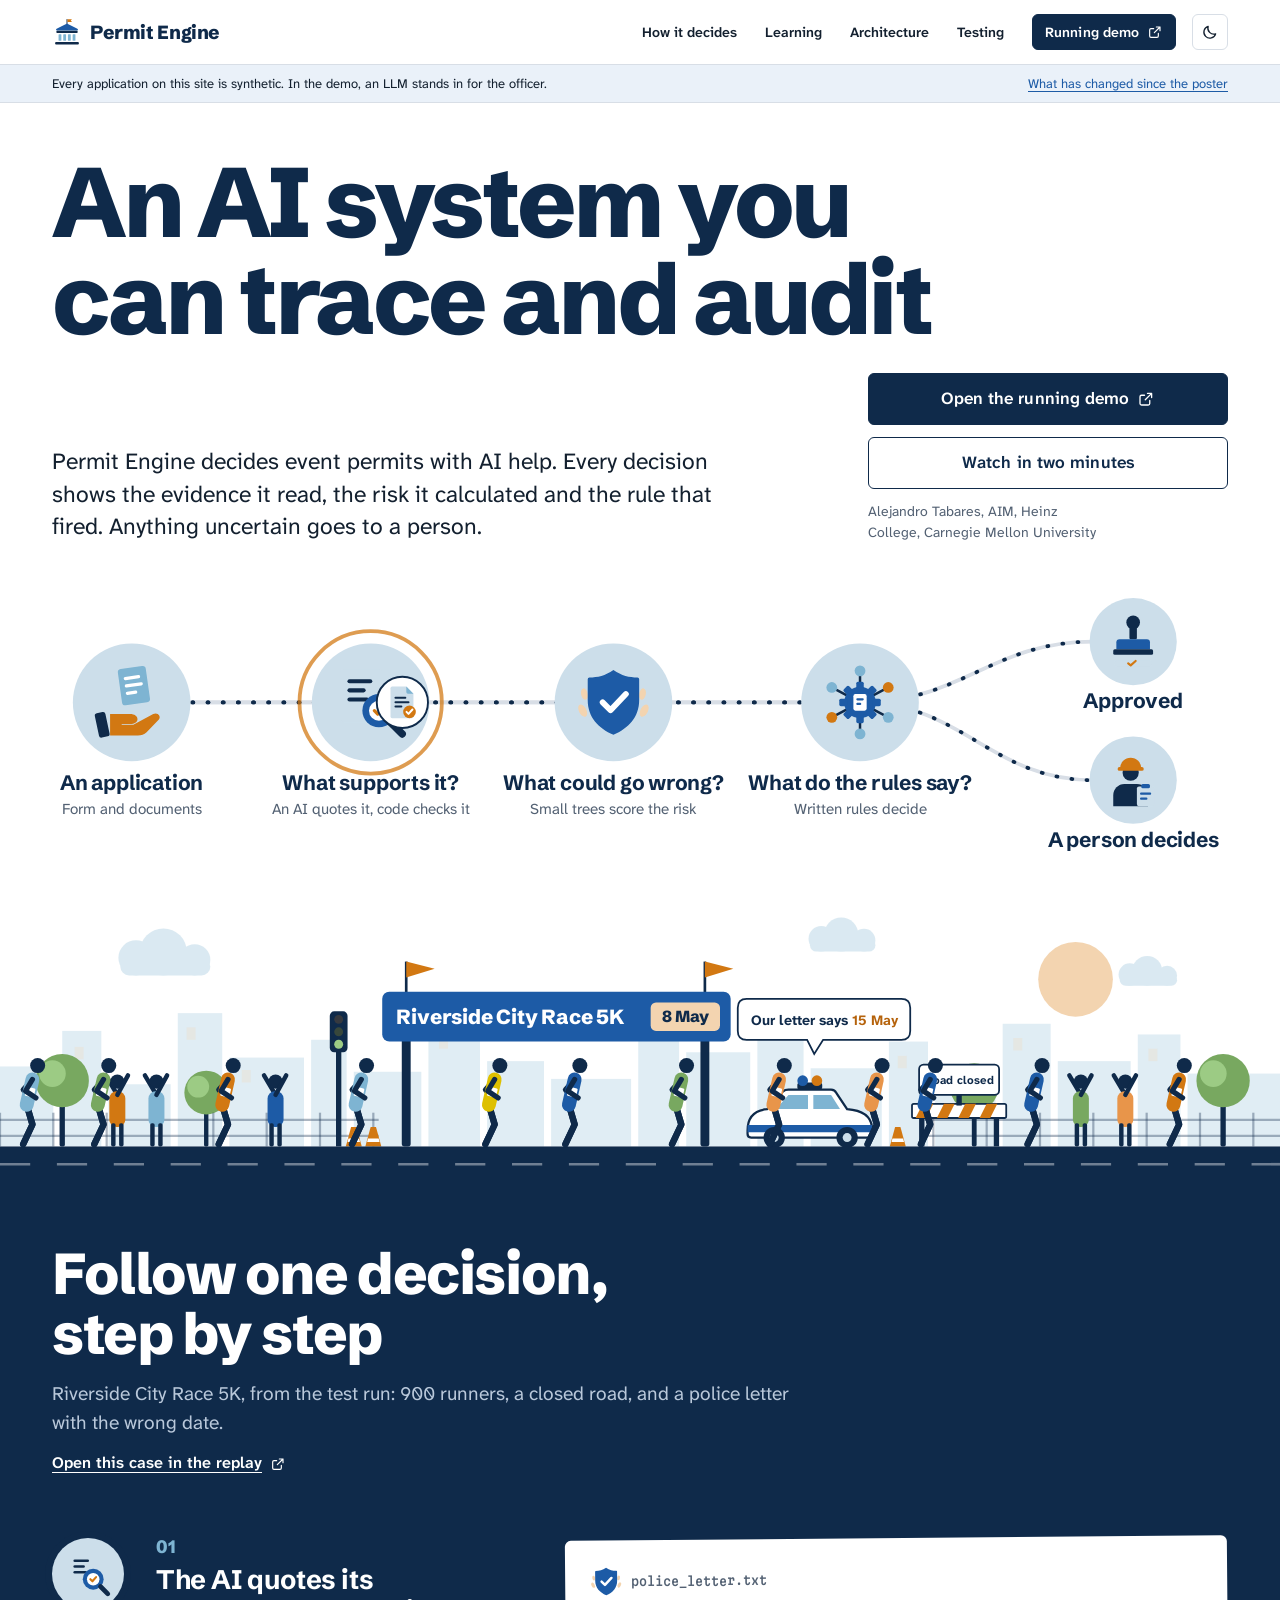
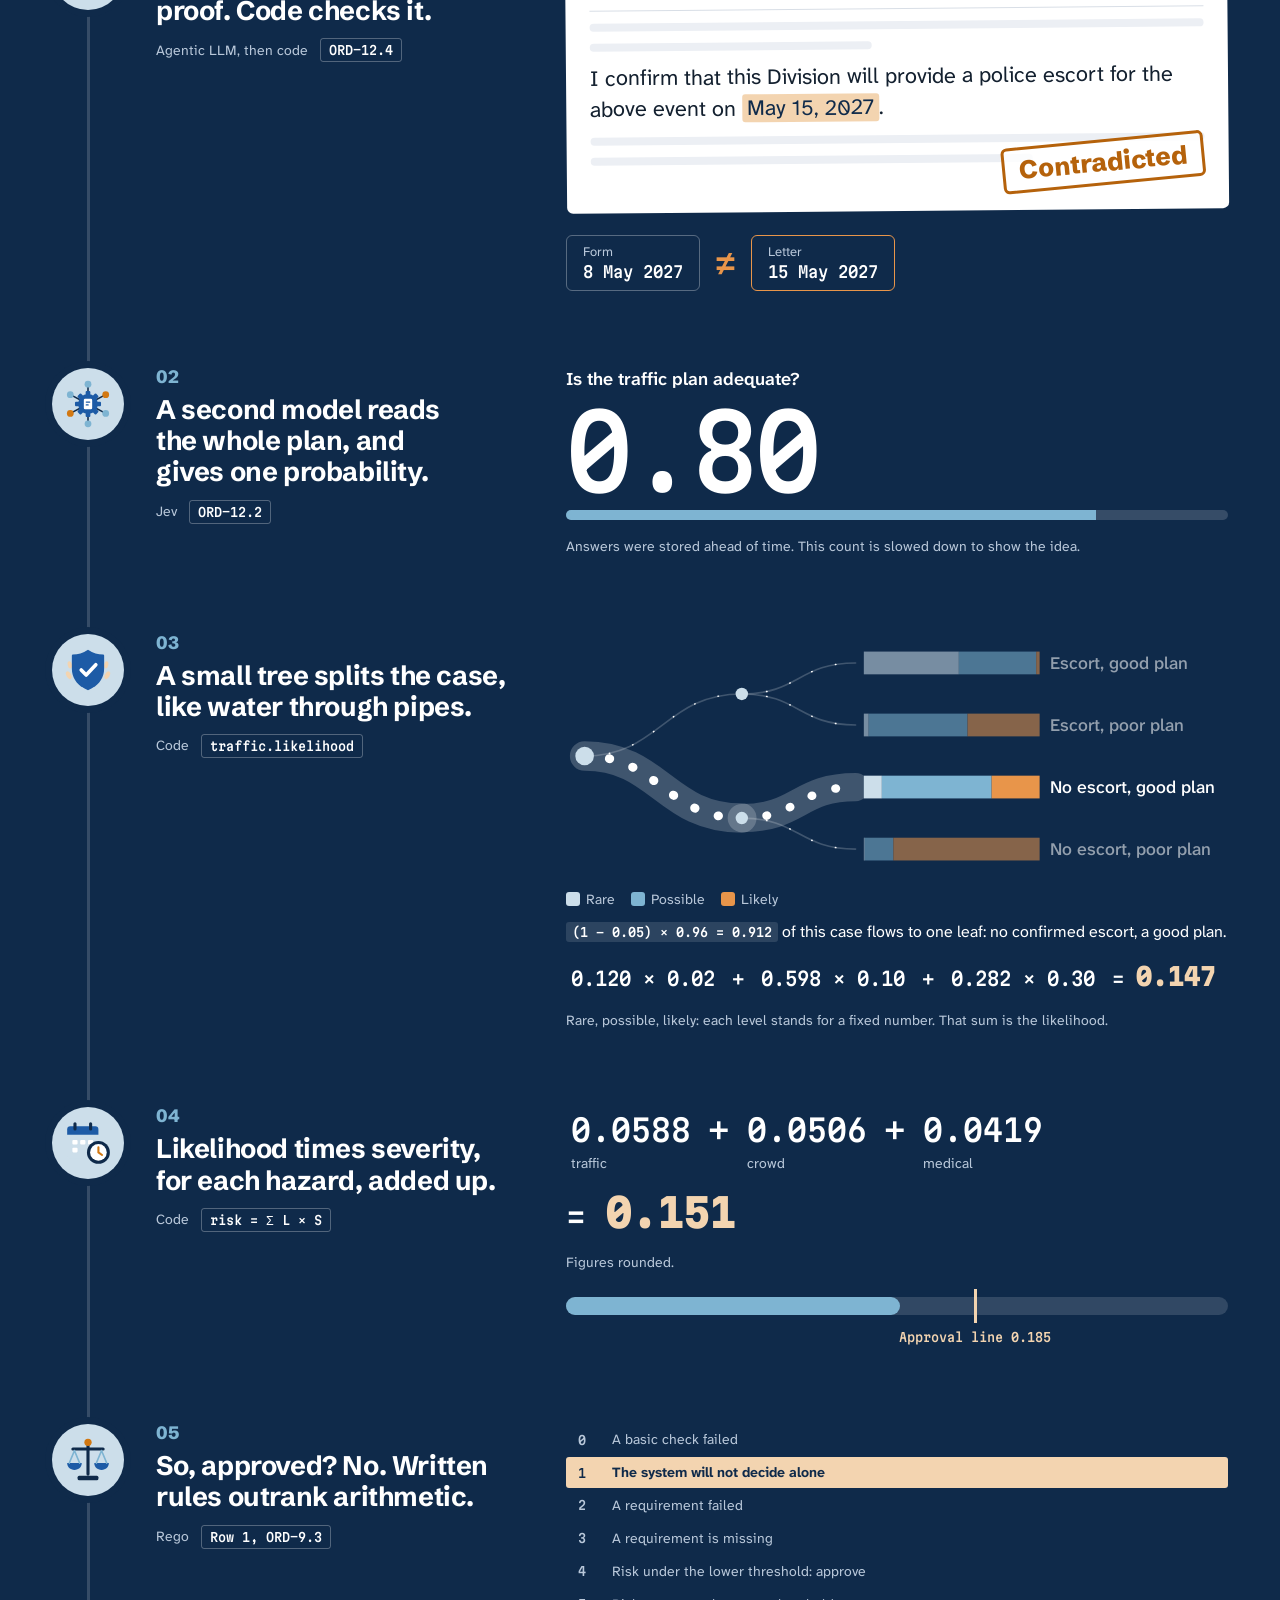
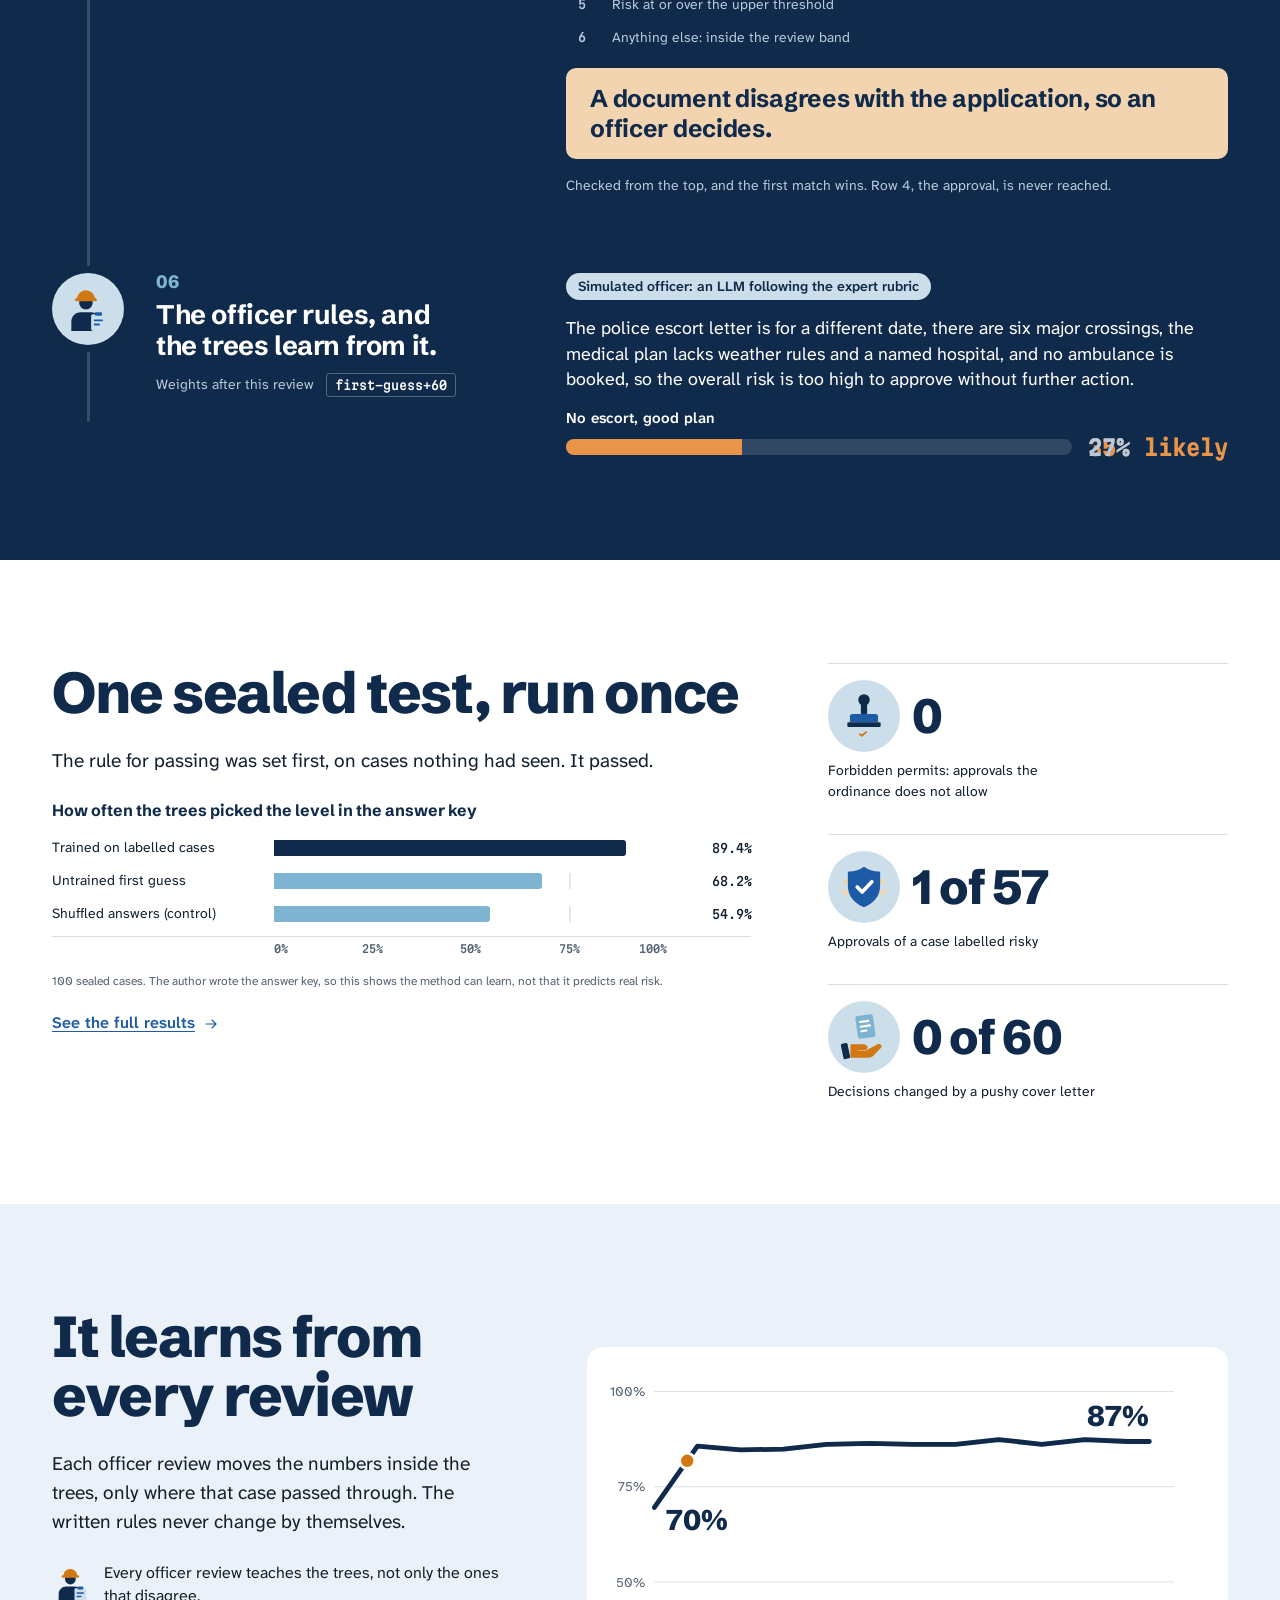
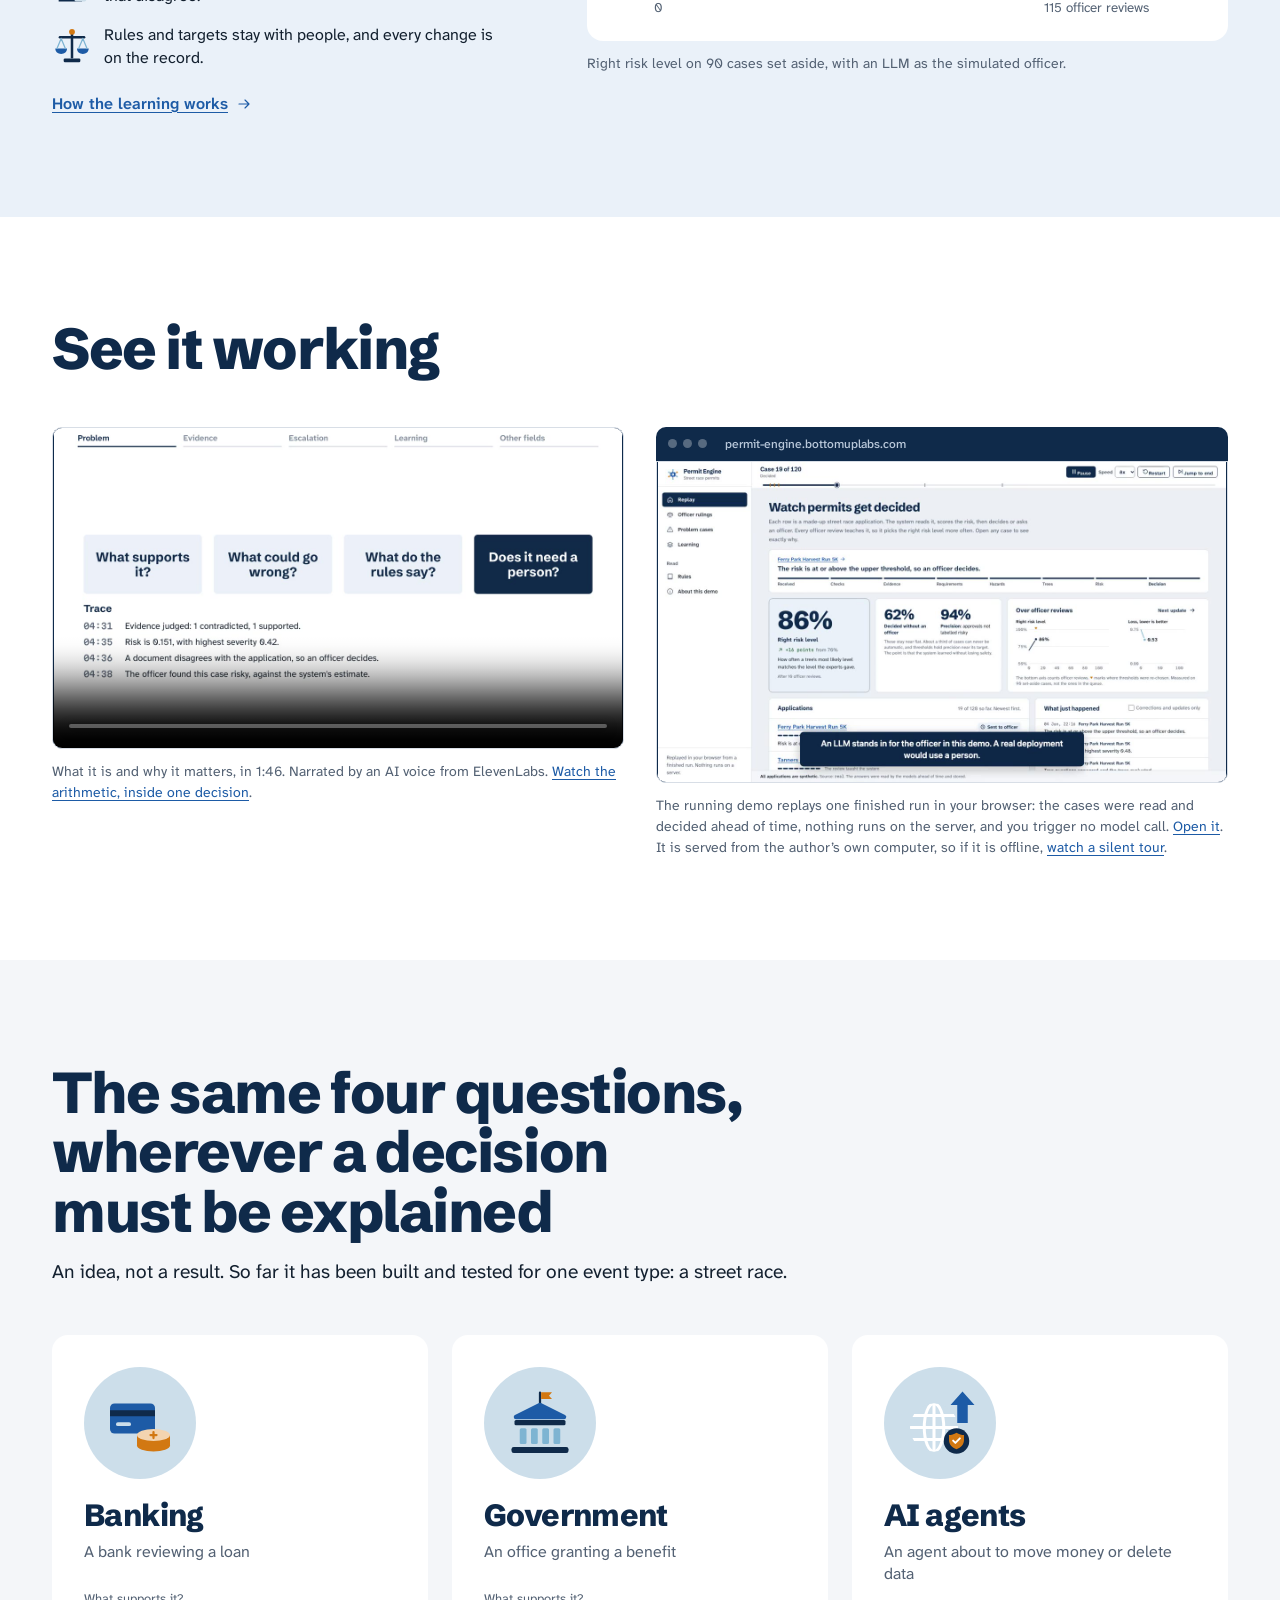
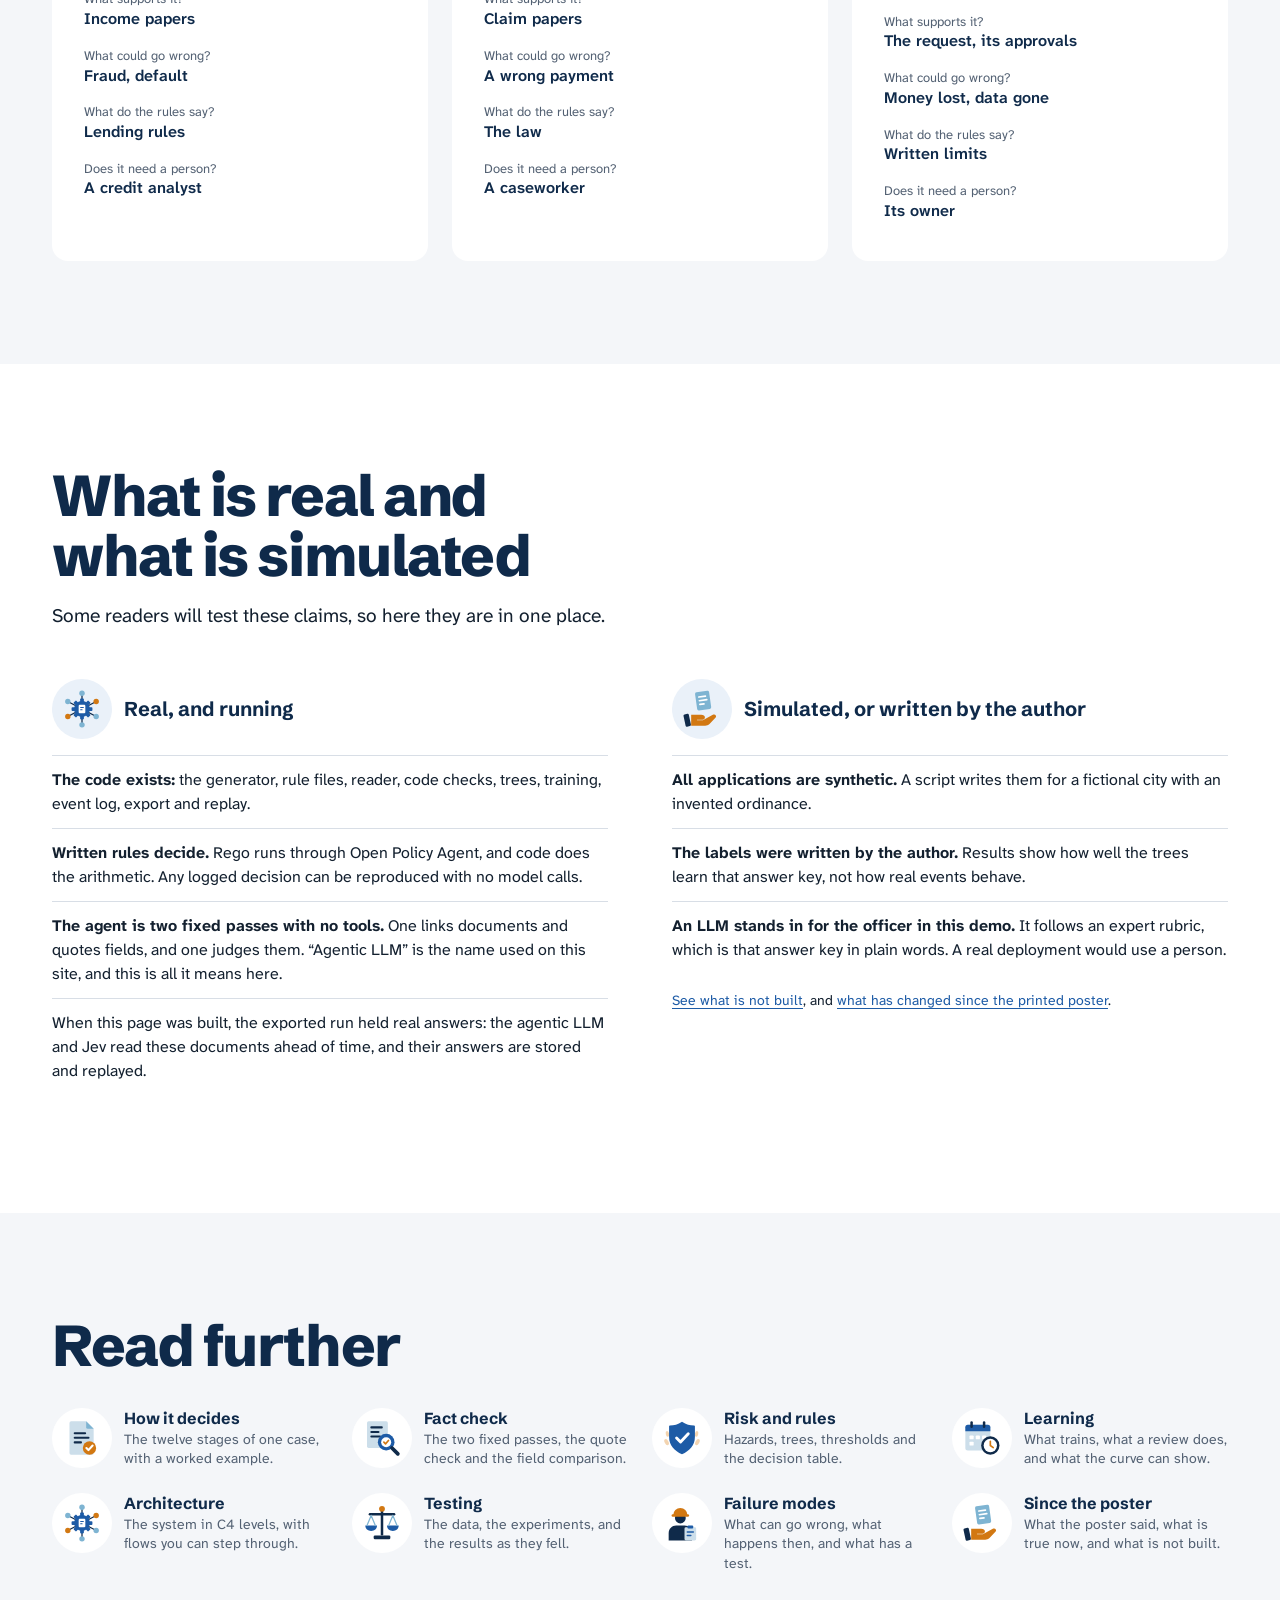
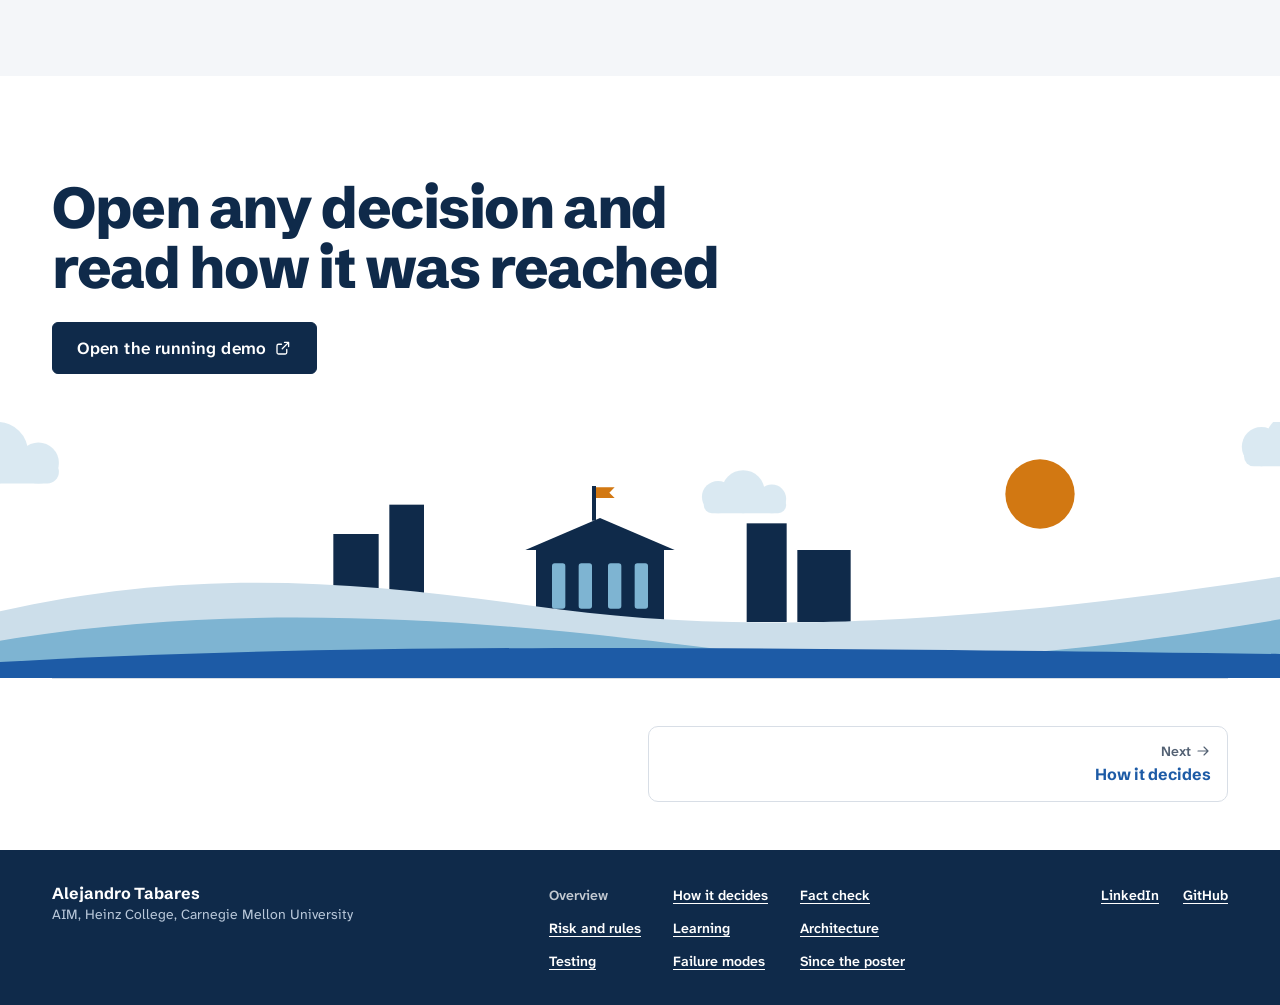
==== commit e255992d: "Redesign the site around one decision you can follow The landing page opens with an AI system you ca" ====
--- a/index.html
+++ b/index.html
@@ -1,2 +1,2 @@
 <!doctype html>
-<html lang="en" data-theme="light"><head><meta charSet="utf-8"/><meta name="viewport" content="width=device-width, initial-scale=1, viewport-fit=cover"/><title>Permit Engine: decisions you can check and correct</title><meta name="description" content="An AI system you can trace and audit, for event permits: an agentic LLM reads the evidence, Jev answers narrow questions, written rules decide, and in this demo an LLM stands in for the officer."/><meta name="author" content="Alejandro Tabares"/><script>(function(){try{var t=localStorage.getItem('pe-theme');if(!t){t=matchMedia('(prefers-color-scheme: dark)').matches?'dark':'light'}document.documentElement.setAttribute('data-theme',t)}catch(e){}})();</script><link rel="stylesheet" href="./assets/fonts/fonts.css"/><link rel="stylesheet" href="./assets/permit-engine.css"/><link rel="stylesheet" href="./assets/site.css"/></head><body class="pe-app site"><a class="site-skip" href="#main">Skip to content</a><header class="site-hd"><div class="site-wrap site-hd__row"><a class="site-brand" href="./"><svg width="30" height="30" viewBox="0 0 96 96" aria-hidden="true" focusable="false"><rect x="46.5" y="6" width="3" height="18" rx="1.5" fill="#0F2A4A"></rect><path d="M49.5 7H64l-4 4.5 4 4.5H49.5z" fill="#D27812"></path><path d="M48 24 80 40H16z" fill="#1D5BA6" stroke="#1D5BA6" stroke-width="6" stroke-linejoin="round"></path><rect x="14" y="44" width="68" height="7" rx="2" fill="#0F2A4A"></rect><rect x="21" y="55" width="9" height="21" rx="2" fill="#7EB4D2"></rect><rect x="36" y="55" width="9" height="21" rx="2" fill="#7EB4D2"></rect><rect x="51" y="55" width="9" height="21" rx="2" fill="#7EB4D2"></rect><rect x="66" y="55" width="9" height="21" rx="2" fill="#7EB4D2"></rect><rect x="10" y="80" width="76" height="8" rx="3" fill="#0F2A4A"></rect></svg><span>Permit Engine</span></a><nav class="site-nav" aria-label="Site"><ul role="list"><li><a href="./" aria-current="page">Overview</a></li><li><a href="./how-it-decides.html">How it decides</a></li><li><a href="./fact-check.html">Fact check</a></li><li><a href="./risk-and-rules.html">Risk and rules</a></li><li><a href="./learning.html">Learning</a></li><li><a href="./architecture.html">Architecture</a></li><li><a href="./testing.html">Testing</a></li><li><a href="./failure-modes.html">Failure modes</a></li><li><a href="./since-the-poster.html">Since the poster</a></li></ul></nav><button type="button" id="theme-toggle" class="site-theme" aria-pressed="false"><svg width="18" height="18" viewBox="0 0 24 24" fill="none" stroke="currentColor" stroke-width="1.75" stroke-linecap="round" stroke-linejoin="round" aria-hidden="true" focusable="false"><path d="M19.5 14.5A8 8 0 0 1 9.5 4.5a8 8 0 1 0 10 10z"></path></svg><span class="site-theme__label">Dark theme</span></button></div></header><p class="site-banner"><span class="site-wrap site-banner__row"><span>Every application on this site is synthetic. In the demo, an LLM stands in for the officer.</span><a href="./since-the-poster.html">What has changed since the poster</a></span></p><main id="main" class="site-main"><section class="site-hero" aria-labelledby="page-title"><div class="site-wrap site-hero__inner"><div class="pe-section-heading pe-section-heading--split pe-section-heading--page"><div class="pe-section-heading__grid"><h1 id="page-title" class="pe-section-heading__title pe-h1">Permit Engine</h1><div class="pe-section-heading__aside"><p class="pe-section-heading__description"><strong>An AI system you can trace and audit.</strong> It decides event permits with AI help. Every decision shows the evidence it read, the risk it calculated and the rule that fired, and anything uncertain goes to a person.</p><div class="pe-section-heading__meta">Alejandro Tabares, AIM, Heinz College, Carnegie Mellon University</div><div class="pe-section-heading__actions"><a class="pe-button site-btn" href="https://permit-engine.bottomuplabs.com">Open the running demo <svg width="18" height="18" viewBox="0 0 24 24" fill="none" stroke="currentColor" stroke-width="1.75" stroke-linecap="round" stroke-linejoin="round" aria-hidden="true" focusable="false"><path d="M14 4.5h5.5V10M19.5 4.5 11 13M17 14v4a2 2 0 0 1-2 2H6a2 2 0 0 1-2-2V9a2 2 0 0 1 2-2h4"></path></svg></a><a class="pe-button site-btn site-btn--secondary" href="./how-it-decides.html">See how it decides</a></div></div></div></div><div class="site-demo-note"><p class="pe-small"><strong>The running demo</strong> is at <a href="https://permit-engine.bottomuplabs.com">permit-engine.bottomuplabs.com</a>. It is available during the demo period, because it is served from the author’s own computer. It replays one finished run in your browser: the cases were read and decided ahead of time, nothing runs on the server, and you trigger no model call.</p><p class="site-demo-note__status pe-small"><span class="pe-status pe-status--success"><svg width="14" height="14" viewBox="0 0 24 24" fill="none" stroke="currentColor" stroke-width="2.25" stroke-linecap="round" stroke-linejoin="round" aria-hidden="true" focusable="false"><path d="M5 12.5l4.5 4.5L19 7.5"></path></svg><span>Sealed test: pass</span></span> <a href="./testing.html#results">See the results</a></p><p class="pe-small">Is the demo offline? <a href="./assets/demo.mp4">Watch a silent two-minute tour of the replay</a>.</p></div><figure class="site-explainer"><video controls="" preload="metadata" playsinline="" poster="./assets/permit-engine-why-poster.jpg" src="./assets/permit-engine-why.mp4"><track kind="captions" src="./assets/permit-engine-why.vtt" srcLang="en" label="English" default=""/><a href="./assets/permit-engine-why.mp4">Download the video</a></video><figcaption class="pe-small">What it is and why it matters, in 1:46. Narrated by an AI voice from ElevenLabs.</figcaption></figure></div></section><section class="site-section" aria-labelledby="real-title"><div class="site-wrap site-stack"><div class="pe-section-heading pe-section-heading--split pe-section-heading--section"><div class="pe-section-heading__grid"><h2 id="real-title" class="pe-section-heading__title pe-h2">What is real and what is simulated</h2><div class="pe-section-heading__aside"><p class="pe-section-heading__description">Some readers will test these claims, so here they are first.</p></div></div></div><div class="site-grid-2 site-grid--top"><div class="site-panel"><h3 class="pe-h4">Simulated, or written by the author</h3><div class="site-prose"><ul><li><strong>All applications are synthetic.</strong> A script writes them from one seed, for a fictional city with an invented ordinance. No real applicant or event is involved.</li><li><strong>The labels were written by the author.</strong> A hidden truth table sets each case’s risk levels. Results show how well the trees learn that table, not how real events behave.</li><li><strong>An LLM stands in for the officer in this demo.</strong> It follows an expert rubric, which is that truth table in plain words. A real deployment would use a person.</li><li><strong>The replay is not live.</strong> You watch a finished run, stored as files.</li></ul></div></div><div class="site-panel"><h3 class="pe-h4">Real, and running</h3><div class="site-prose"><ul><li><strong>The code exists:</strong> the generator, rule files, reader, code checks, trees, training, event log, export and replay.</li><li><strong>Written rules decide.</strong> Rego runs through Open Policy Agent (OPA), and code does the arithmetic. Any logged decision can be reproduced with no model calls.</li><li><strong>The agent is two fixed passes with no tools.</strong> One links documents and quotes fields, and one judges them. There is no loop. “Agentic LLM” is the name used on this site, and this is all it means here.</li><li><strong>Every officer review teaches the trees,</strong> not only the reviews that disagree with the system.</li><li><strong>The run behind the link.</strong> When this page was built, the exported run held real answers: the agentic LLM and Jev read these documents ahead of time, and their answers are stored and replayed.</li></ul></div></div></div><p class="pe-body">Not everything once described is built. <a href="./since-the-poster.html#not-built">See what is not built</a>, and <a href="./since-the-poster.html">what has changed since the printed poster</a>.</p></div></section><section class="site-section site-section--muted" aria-labelledby="steps-title"><div class="site-wrap site-stack"><div class="pe-section-heading pe-section-heading--split pe-section-heading--section"><div class="pe-section-heading__grid"><h2 id="steps-title" class="pe-section-heading__title pe-h2">Four parts, each with one job</h2><div class="pe-section-heading__aside"><p class="pe-section-heading__description">The models read and answer. Code checks and counts. Written rules decide.</p></div></div></div><ol class="site-band"><li><span class="site-band__disc"><svg width="44" height="44" viewBox="0 0 96 96" aria-hidden="true" focusable="false"><rect x="12" y="8" width="50" height="64" rx="4" fill="#CCDEEA"></rect><rect x="20" y="20" width="30" height="5" rx="2.5" fill="#0F2A4A"></rect><rect x="20" y="31" width="22" height="5" rx="2.5" fill="#0F2A4A"></rect><rect x="20" y="42" width="26" height="5" rx="2.5" fill="#0F2A4A"></rect><circle cx="58" cy="58" r="20" fill="#1D5BA6"></circle><circle cx="58" cy="58" r="12" fill="#FFFFFF"></circle><path d="M52.5 58l4 4 7-8" fill="none" stroke="#D27812" stroke-width="4" stroke-linecap="round" stroke-linejoin="round"></path><path d="M72 72l14 14" stroke="#0F2A4A" stroke-width="9" stroke-linecap="round"></path></svg></span><h3 class="site-band__title">Check the evidence</h3><p class="site-band__text">An agentic LLM links each document to the kind of proof it is, quotes what it found, and gives a verdict. Code then checks every quote against the document and every field against the form.</p></li><li><span class="site-band__disc"><svg width="44" height="44" viewBox="0 0 96 96" aria-hidden="true" focusable="false"><ellipse cx="11" cy="58" rx="4.5" ry="8" transform="rotate(-28 11 58)" fill="#F3D4B0"></ellipse><ellipse cx="13" cy="38" rx="4" ry="7" transform="rotate(-12 13 38)" fill="#F3D4B0"></ellipse><ellipse cx="85" cy="58" rx="4.5" ry="8" transform="rotate(28 85 58)" fill="#F3D4B0"></ellipse><ellipse cx="83" cy="38" rx="4" ry="7" transform="rotate(12 83 38)" fill="#F3D4B0"></ellipse><path d="M48 9c10 7 19 9 29 9a2 2 0 0 1 2 2v25c0 21-13 34-31 42C30 79 17 66 17 45V20a2 2 0 0 1 2-2c10 0 19-2 29-9z" fill="#1D5BA6"></path><path d="M35 48l9.5 9.5L63 38" fill="none" stroke="#FFFFFF" stroke-width="7" stroke-linecap="round" stroke-linejoin="round"></path></svg></span><h3 class="site-band__title">Assess the risk</h3><p class="site-band__text">Each hazard has a likelihood tree and a severity tree. Rules, evidence verdicts and Jev answer their questions, and code does the arithmetic. Risk is likelihood times severity, summed over the hazards that apply.</p></li><li><span class="site-band__disc"><svg width="44" height="44" viewBox="0 0 96 96" aria-hidden="true" focusable="false"><g stroke="#0F2A4A" stroke-width="3" fill="none" stroke-linecap="round"><path d="M48 48V10M48 48l34-18M48 48l34 18M48 48v38M48 48L14 66M48 48L14 30"></path></g><circle cx="48" cy="10" r="6.5" fill="#7EB4D2"></circle><circle cx="82" cy="30" r="6.5" fill="#D27812"></circle><circle cx="82" cy="66" r="6.5" fill="#7EB4D2"></circle><circle cx="48" cy="86" r="6.5" fill="#7EB4D2"></circle><circle cx="14" cy="66" r="6.5" fill="#D27812"></circle><circle cx="14" cy="30" r="6.5" fill="#7EB4D2"></circle><g fill="#1D5BA6"><circle cx="48" cy="48" r="19"></circle><rect x="43.5" y="23" width="9" height="10" rx="2"></rect><rect x="43.5" y="23" width="9" height="10" rx="2" transform="rotate(45 48 48)"></rect><rect x="43.5" y="23" width="9" height="10" rx="2" transform="rotate(90 48 48)"></rect><rect x="43.5" y="23" width="9" height="10" rx="2" transform="rotate(135 48 48)"></rect><rect x="43.5" y="23" width="9" height="10" rx="2" transform="rotate(180 48 48)"></rect><rect x="43.5" y="23" width="9" height="10" rx="2" transform="rotate(225 48 48)"></rect><rect x="43.5" y="23" width="9" height="10" rx="2" transform="rotate(270 48 48)"></rect><rect x="43.5" y="23" width="9" height="10" rx="2" transform="rotate(315 48 48)"></rect></g><rect x="40" y="38" width="16" height="20" rx="2.5" fill="#FFFFFF"></rect><rect x="43.5" y="43" width="9" height="2.6" rx="1.3" fill="#1D5BA6"></rect><rect x="43.5" y="48.5" width="6" height="2.6" rx="1.3" fill="#1D5BA6"></rect></svg></span><h3 class="site-band__title">Apply the rules</h3><p class="site-band__text">A decision table written in Rego goes from top to bottom. The first match returns the form, proposes a denial, sends the case to an officer, or approves.</p></li><li><span class="site-band__disc"><svg width="44" height="44" viewBox="0 0 96 96" aria-hidden="true" focusable="false"><circle cx="44" cy="36" r="13" fill="#0F2A4A"></circle><path d="M27 29a17 17 0 0 1 34 0z" fill="#D27812"></path><rect x="23" y="27" width="42" height="6" rx="3" fill="#D27812"></rect><path d="M16 90V72c0-10 8-18 18-18h20c10 0 18 8 18 18v18z" fill="#0F2A4A"></path><rect x="54" y="58" width="28" height="32" rx="3.5" fill="#CCDEEA"></rect><rect x="61" y="54" width="14" height="7" rx="2.5" fill="#1D5BA6"></rect><rect x="59" y="68" width="18" height="3.5" rx="1.75" fill="#1D5BA6"></rect><rect x="59" y="76" width="12" height="3.5" rx="1.75" fill="#1D5BA6"></rect></svg></span><h3 class="site-band__title">An officer settles the rest</h3><p class="site-band__text">Whatever the rules send to an officer is settled there, with a one-line reason on the record.</p></li></ol></div></section><section class="site-section" aria-labelledby="problem-title"><div class="site-wrap site-stack"><div class="pe-section-heading pe-section-heading--ruled pe-section-heading--section"><div class="pe-section-heading__row"><h2 id="problem-title" class="pe-section-heading__title pe-h2">Why split the decision</h2></div><p class="pe-section-heading__description">This design assumes that offices and regulated firms want AI help with decisions they must be able to explain. A baseline in the experiment tests that view: one LLM that reads the application and answers approve or deny.</p></div><ul class="site-grid-3" role="list"><li class="site-item"><h3 class="site-card__title">It does not show its working</h3><p class="site-card__text">A model asked to approve or deny gives an answer, not the facts and rules behind it.</p><p class="site-card__text site-muted">Here, each case logs its evidence, tree values and the rule that fired.</p></li><li class="site-item"><h3 class="site-card__title">Tone may sway it</h3><p class="site-card__text">A pushy letter may win a yes that a plain one would not.</p><p class="site-card__text site-muted">Here, code stops a cover letter from being evidence, and the second pass and Jev never read it. The Testing page gives the measured flip rates.</p></li><li class="site-item"><h3 class="site-card__title">Its mistakes have no address</h3><p class="site-card__text">When it is wrong, there is no clear part to correct.</p><p class="site-card__text site-muted">Here, a review moves named leaf weights, with old and new values on screen. A bad one is removed by building a new run.</p></li></ul></div></section><section class="site-section site-section--muted" aria-labelledby="experiment-title"><div class="site-wrap site-stack"><div class="pe-section-heading pe-section-heading--split pe-section-heading--section"><div class="pe-section-heading__grid"><h2 id="experiment-title" class="pe-section-heading__title pe-h2">The experiment</h2><div class="pe-section-heading__aside"><p class="pe-section-heading__description">If the models that read the evidence stay frozen, can the weights of a decision tree learn from labelled applications and improve decisions on cases they never saw?</p></div></div></div><div class="site-grid-2 site-grid--top"><div class="site-prose"><p><strong>What this can show.</strong> Whether the mechanism works: leaf weights can learn from labels, recover a planted pattern, and take in an officer’s reviews, while written rules keep the final say.</p><p><strong>What this cannot show.</strong> That the risk levels describe real events. The trees ask about the same factors the truth table uses, so training is close to guaranteed to learn it. The strongest objection is that the demo only proves its own machinery runs, and that objection stands until labels the author did not write exist.</p></div><div class="site-panel"><h3 class="pe-h4">A sample case</h3><p class="pe-small site-muted">Illustrative numbers, not results.</p><div class="pe-kv-wrap"><dl class="pe-kv pe-kv--cols-1 pe-kv--divided"><div class="pe-kv__item"><dt class="pe-kv__label">The request</dt><dd class="pe-kv__value">A running charity applies for a 5K: 400 runners, one road closed, a valid insurance certificate, and no police escort letter.</dd></div><div class="pe-kv__item"><dt class="pe-kv__label">The evidence</dt><dd class="pe-kv__value">Insurance is supported. The escort has no document, so that tree question leans towards “no”.</dd></div><div class="pe-kv__item"><dt class="pe-kv__label">The risk</dt><dd class="pe-kv__value">Three hazards apply. The sum falls inside the review band.</dd></div><div class="pe-kv__item"><dt class="pe-kv__label">The decision</dt><dd class="pe-kv__value">Row 6 of the decision table: an officer decides.</dd></div></dl></div><p class="pe-small"><a href="./how-it-decides.html#worked-example">Follow this case through every stage</a></p></div></div></div></section><section class="site-section" aria-labelledby="explore-title"><div class="site-wrap site-stack"><div class="pe-section-heading pe-section-heading--ruled pe-section-heading--section"><div class="pe-section-heading__row"><h2 id="explore-title" class="pe-section-heading__title pe-h2">Read further</h2></div><p class="pe-section-heading__description">Each page starts in plain English and then goes into the working.</p></div><div class="site-grid-4"><a class="site-card" href="./how-it-decides.html"><span class="site-card__pict"><svg width="56" height="56" viewBox="0 0 96 96" aria-hidden="true" focusable="false"><path d="M22 8h36l18 18v58a4 4 0 0 1-4 4H22a4 4 0 0 1-4-4V12a4 4 0 0 1 4-4z" fill="#CCDEEA"></path><path d="M58 8v14a4 4 0 0 0 4 4h14z" fill="#7EB4D2"></path><rect x="28" y="34" width="30" height="5" rx="2.5" fill="#0F2A4A"></rect><rect x="28" y="45" width="38" height="5" rx="2.5" fill="#0F2A4A"></rect><rect x="28" y="56" width="20" height="5" rx="2.5" fill="#0F2A4A"></rect><circle cx="66" cy="72" r="16" fill="#D27812"></circle><path d="M58.5 72l5 5 10-11" fill="none" stroke="#FFFFFF" stroke-width="5" stroke-linecap="round" stroke-linejoin="round"></path></svg></span><h3 class="site-card__title">How it decides</h3><p class="site-card__text">The twelve stages of one case, with a worked example.</p><span class="site-card__go">Read more <svg width="16" height="16" viewBox="0 0 24 24" fill="none" stroke="currentColor" stroke-width="1.75" stroke-linecap="round" stroke-linejoin="round" aria-hidden="true" focusable="false"><path d="M4.5 12h15M13.5 6l6 6-6 6"></path></svg></span></a><a class="site-card" href="./fact-check.html"><span class="site-card__pict"><svg width="56" height="56" viewBox="0 0 96 96" aria-hidden="true" focusable="false"><rect x="12" y="8" width="50" height="64" rx="4" fill="#CCDEEA"></rect><rect x="20" y="20" width="30" height="5" rx="2.5" fill="#0F2A4A"></rect><rect x="20" y="31" width="22" height="5" rx="2.5" fill="#0F2A4A"></rect><rect x="20" y="42" width="26" height="5" rx="2.5" fill="#0F2A4A"></rect><circle cx="58" cy="58" r="20" fill="#1D5BA6"></circle><circle cx="58" cy="58" r="12" fill="#FFFFFF"></circle><path d="M52.5 58l4 4 7-8" fill="none" stroke="#D27812" stroke-width="4" stroke-linecap="round" stroke-linejoin="round"></path><path d="M72 72l14 14" stroke="#0F2A4A" stroke-width="9" stroke-linecap="round"></path></svg></span><h3 class="site-card__title">Fact check</h3><p class="site-card__text">The two fixed passes, the quote check and the field comparison.</p><span class="site-card__go">Read more <svg width="16" height="16" viewBox="0 0 24 24" fill="none" stroke="currentColor" stroke-width="1.75" stroke-linecap="round" stroke-linejoin="round" aria-hidden="true" focusable="false"><path d="M4.5 12h15M13.5 6l6 6-6 6"></path></svg></span></a><a class="site-card" href="./risk-and-rules.html"><span class="site-card__pict"><svg width="56" height="56" viewBox="0 0 96 96" aria-hidden="true" focusable="false"><ellipse cx="11" cy="58" rx="4.5" ry="8" transform="rotate(-28 11 58)" fill="#F3D4B0"></ellipse><ellipse cx="13" cy="38" rx="4" ry="7" transform="rotate(-12 13 38)" fill="#F3D4B0"></ellipse><ellipse cx="85" cy="58" rx="4.5" ry="8" transform="rotate(28 85 58)" fill="#F3D4B0"></ellipse><ellipse cx="83" cy="38" rx="4" ry="7" transform="rotate(12 83 38)" fill="#F3D4B0"></ellipse><path d="M48 9c10 7 19 9 29 9a2 2 0 0 1 2 2v25c0 21-13 34-31 42C30 79 17 66 17 45V20a2 2 0 0 1 2-2c10 0 19-2 29-9z" fill="#1D5BA6"></path><path d="M35 48l9.5 9.5L63 38" fill="none" stroke="#FFFFFF" stroke-width="7" stroke-linecap="round" stroke-linejoin="round"></path></svg></span><h3 class="site-card__title">Risk and rules</h3><p class="site-card__text">Hazards, trees, thresholds and the decision table.</p><span class="site-card__go">Read more <svg width="16" height="16" viewBox="0 0 24 24" fill="none" stroke="currentColor" stroke-width="1.75" stroke-linecap="round" stroke-linejoin="round" aria-hidden="true" focusable="false"><path d="M4.5 12h15M13.5 6l6 6-6 6"></path></svg></span></a><a class="site-card" href="./learning.html"><span class="site-card__pict"><svg width="56" height="56" viewBox="0 0 96 96" aria-hidden="true" focusable="false"><rect x="8" y="16" width="60" height="62" rx="6" fill="#CCDEEA"></rect><path d="M8 22a6 6 0 0 1 6-6h48a6 6 0 0 1 6 6v10H8z" fill="#1D5BA6"></path><rect x="20" y="8" width="6" height="16" rx="3" fill="#0F2A4A"></rect><rect x="50" y="8" width="6" height="16" rx="3" fill="#0F2A4A"></rect><g fill="#FFFFFF"><rect x="18" y="42" width="10" height="9" rx="2"></rect><rect x="33" y="42" width="10" height="9" rx="2"></rect><rect x="48" y="42" width="10" height="9" rx="2"></rect><rect x="18" y="57" width="10" height="9" rx="2"></rect></g><circle cx="68" cy="66" r="22" fill="#0F2A4A"></circle><circle cx="68" cy="66" r="16" fill="#FFFFFF"></circle><path d="M68 56v10l7 5" fill="none" stroke="#D27812" stroke-width="4" stroke-linecap="round" stroke-linejoin="round"></path></svg></span><h3 class="site-card__title">Learning</h3><p class="site-card__text">What trains, what an officer review does, and what the curve can show.</p><span class="site-card__go">Read more <svg width="16" height="16" viewBox="0 0 24 24" fill="none" stroke="currentColor" stroke-width="1.75" stroke-linecap="round" stroke-linejoin="round" aria-hidden="true" focusable="false"><path d="M4.5 12h15M13.5 6l6 6-6 6"></path></svg></span></a><a class="site-card" href="./architecture.html"><span class="site-card__pict"><svg width="56" height="56" viewBox="0 0 96 96" aria-hidden="true" focusable="false"><g stroke="#0F2A4A" stroke-width="3" fill="none" stroke-linecap="round"><path d="M48 48V10M48 48l34-18M48 48l34 18M48 48v38M48 48L14 66M48 48L14 30"></path></g><circle cx="48" cy="10" r="6.5" fill="#7EB4D2"></circle><circle cx="82" cy="30" r="6.5" fill="#D27812"></circle><circle cx="82" cy="66" r="6.5" fill="#7EB4D2"></circle><circle cx="48" cy="86" r="6.5" fill="#7EB4D2"></circle><circle cx="14" cy="66" r="6.5" fill="#D27812"></circle><circle cx="14" cy="30" r="6.5" fill="#7EB4D2"></circle><g fill="#1D5BA6"><circle cx="48" cy="48" r="19"></circle><rect x="43.5" y="23" width="9" height="10" rx="2"></rect><rect x="43.5" y="23" width="9" height="10" rx="2" transform="rotate(45 48 48)"></rect><rect x="43.5" y="23" width="9" height="10" rx="2" transform="rotate(90 48 48)"></rect><rect x="43.5" y="23" width="9" height="10" rx="2" transform="rotate(135 48 48)"></rect><rect x="43.5" y="23" width="9" height="10" rx="2" transform="rotate(180 48 48)"></rect><rect x="43.5" y="23" width="9" height="10" rx="2" transform="rotate(225 48 48)"></rect><rect x="43.5" y="23" width="9" height="10" rx="2" transform="rotate(270 48 48)"></rect><rect x="43.5" y="23" width="9" height="10" rx="2" transform="rotate(315 48 48)"></rect></g><rect x="40" y="38" width="16" height="20" rx="2.5" fill="#FFFFFF"></rect><rect x="43.5" y="43" width="9" height="2.6" rx="1.3" fill="#1D5BA6"></rect><rect x="43.5" y="48.5" width="6" height="2.6" rx="1.3" fill="#1D5BA6"></rect></svg></span><h3 class="site-card__title">Architecture</h3><p class="site-card__text">How the system works, in C4 levels, with five flows you can step through on one real case.</p><span class="site-card__go">Read more <svg width="16" height="16" viewBox="0 0 24 24" fill="none" stroke="currentColor" stroke-width="1.75" stroke-linecap="round" stroke-linejoin="round" aria-hidden="true" focusable="false"><path d="M4.5 12h15M13.5 6l6 6-6 6"></path></svg></span></a><a class="site-card" href="./testing.html"><span class="site-card__pict"><svg width="56" height="56" viewBox="0 0 96 96" aria-hidden="true" focusable="false"><rect x="45" y="14" width="6" height="64" rx="3" fill="#0F2A4A"></rect><rect x="16" y="24" width="64" height="6" rx="3" fill="#0F2A4A"></rect><circle cx="48" cy="14" r="7" fill="#D27812"></circle><path d="M8 54h28c0 8-6 13-14 13S8 62 8 54z" fill="#1D5BA6"></path><path d="M60 54h28c0 8-6 13-14 13s-14-5-14-13z" fill="#1D5BA6"></path><path d="M22 30 12 54M22 30l10 24M74 30 64 54M74 30l10 24" fill="none" stroke="#7EB4D2" stroke-width="3" stroke-linecap="round"></path><rect x="28" y="78" width="40" height="9" rx="3" fill="#0F2A4A"></rect></svg></span><h3 class="site-card__title">Testing</h3><p class="site-card__text">How the data was generated, examples of it, the experiments, and the results as they fell.</p><span class="site-card__go">Read more <svg width="16" height="16" viewBox="0 0 24 24" fill="none" stroke="currentColor" stroke-width="1.75" stroke-linecap="round" stroke-linejoin="round" aria-hidden="true" focusable="false"><path d="M4.5 12h15M13.5 6l6 6-6 6"></path></svg></span></a><a class="site-card" href="./failure-modes.html"><span class="site-card__pict"><svg width="56" height="56" viewBox="0 0 96 96" aria-hidden="true" focusable="false"><circle cx="44" cy="36" r="13" fill="#0F2A4A"></circle><path d="M27 29a17 17 0 0 1 34 0z" fill="#D27812"></path><rect x="23" y="27" width="42" height="6" rx="3" fill="#D27812"></rect><path d="M16 90V72c0-10 8-18 18-18h20c10 0 18 8 18 18v18z" fill="#0F2A4A"></path><rect x="54" y="58" width="28" height="32" rx="3.5" fill="#CCDEEA"></rect><rect x="61" y="54" width="14" height="7" rx="2.5" fill="#1D5BA6"></rect><rect x="59" y="68" width="18" height="3.5" rx="1.75" fill="#1D5BA6"></rect><rect x="59" y="76" width="12" height="3.5" rx="1.75" fill="#1D5BA6"></rect></svg></span><h3 class="site-card__title">Failure modes</h3><p class="site-card__text">What can go wrong, what happens then, and which rows have a test.</p><span class="site-card__go">Read more <svg width="16" height="16" viewBox="0 0 24 24" fill="none" stroke="currentColor" stroke-width="1.75" stroke-linecap="round" stroke-linejoin="round" aria-hidden="true" focusable="false"><path d="M4.5 12h15M13.5 6l6 6-6 6"></path></svg></span></a><a class="site-card" href="./since-the-poster.html"><span class="site-card__pict"><svg width="56" height="56" viewBox="0 0 96 96" aria-hidden="true" focusable="false"><g transform="rotate(-8 50 30)"><rect x="34" y="6" width="34" height="44" rx="4" fill="#7EB4D2"></rect><rect x="40" y="16" width="20" height="4" rx="2" fill="#FFFFFF"></rect><rect x="40" y="25" width="22" height="4" rx="2" fill="#FFFFFF"></rect><rect x="40" y="34" width="14" height="4" rx="2" fill="#FFFFFF"></rect></g><rect x="6" y="60" width="13" height="30" rx="3" transform="rotate(-12 12.5 75)" fill="#0F2A4A"></rect><path d="M22 62h24c5.5 0 9 2.6 9 6.2S51.5 74 46 74H36v1h14l24-13c5-2.6 10 2.4 6.8 6.6L66 84c-3 2.6-6.4 4-10.4 4H22z" fill="#D27812"></path></svg></span><h3 class="site-card__title">Since the poster</h3><p class="site-card__text">What the printed poster said, what is true now, and what is not built.</p><span class="site-card__go">Read more <svg width="16" height="16" viewBox="0 0 24 24" fill="none" stroke="currentColor" stroke-width="1.75" stroke-linecap="round" stroke-linejoin="round" aria-hidden="true" focusable="false"><path d="M4.5 12h15M13.5 6l6 6-6 6"></path></svg></span></a></div></div></section><section class="site-section site-section--muted" aria-labelledby="applies-title"><div class="site-wrap site-stack"><div class="pe-section-heading pe-section-heading--split pe-section-heading--section"><div class="pe-section-heading__grid"><h2 id="applies-title" class="pe-section-heading__title pe-h2">Where the pattern might apply</h2><div class="pe-section-heading__aside"><p class="pe-section-heading__description">An idea, not a result. So far it has been built and tested for one event type: a street race. These are decisions made from documents against written rules, with the person who would review them.</p></div></div></div><div class="pe-kv-wrap"><dl class="pe-kv pe-kv--cols-2 pe-kv--divided"><div class="pe-kv__item"><dt class="pe-kv__label">Benefit or permit applications</dt><dd class="pe-kv__value">Caseworker</dd></div><div class="pe-kv__item"><dt class="pe-kv__label">Loan exceptions</dt><dd class="pe-kv__value">Credit officer</dd></div><div class="pe-kv__item"><dt class="pe-kv__label">Know-your-customer or anti-money-laundering alerts</dt><dd class="pe-kv__value">Compliance analyst</dd></div><div class="pe-kv__item"><dt class="pe-kv__label">Insurance claims</dt><dd class="pe-kv__value">Claims adjuster</dd></div><div class="pe-kv__item"><dt class="pe-kv__label">Contract review</dt><dd class="pe-kv__value">Lawyer</dd></div><div class="pe-kv__item"><dt class="pe-kv__label">Prior authorization</dt><dd class="pe-kv__value">Clinical reviewer</dd></div><div class="pe-kv__item"><dt class="pe-kv__label">Grant applications</dt><dd class="pe-kv__value">Program officer</dd></div><div class="pe-kv__item"><dt class="pe-kv__label">Program results reports</dt><dd class="pe-kv__value">Evaluator</dd></div></dl></div></div></section></main><nav class="site-wrap site-pager" aria-label="Previous and next page"><span></span><a class="site-pager__link site-pager__link--next" href="./how-it-decides.html"><span class="site-pager__dir">Next <svg width="16" height="16" viewBox="0 0 24 24" fill="none" stroke="currentColor" stroke-width="1.75" stroke-linecap="round" stroke-linejoin="round" aria-hidden="true" focusable="false"><path d="M4.5 12h15M13.5 6l6 6-6 6"></path></svg></span><span class="site-pager__title">How it decides</span></a></nav><footer class="site-ft"><div class="site-wrap site-ft__row"><div class="site-ft__who"><p class="site-ft__name">Alejandro Tabares</p><p>AIM, Heinz College, Carnegie Mellon University</p></div><ul class="site-ft__links" role="list"><li><a href="https://www.linkedin.com/in/alejandro-tabares/">LinkedIn</a></li><li><a href="https://github.com/puedesleerlo/permit-engine">GitHub</a></li></ul></div></footer><script>(function(){var b=document.getElementById('theme-toggle');if(!b)return;function sync(){var d=document.documentElement.getAttribute('data-theme')==='dark';b.setAttribute('aria-pressed',String(d))}sync();b.addEventListener('click',function(){var d=document.documentElement.getAttribute('data-theme')==='dark';var n=d?'light':'dark';document.documentElement.setAttribute('data-theme',n);try{localStorage.setItem('pe-theme',n)}catch(e){}sync()})})();</script></body></html>+<html lang="en" data-theme="light"><head><meta charSet="utf-8"/><meta name="viewport" content="width=device-width, initial-scale=1, viewport-fit=cover"/><title>Permit Engine: an AI system you can trace and audit</title><link rel="icon" href="data:image/svg+xml,%3Csvg%20xmlns%3D%22http%3A%2F%2Fwww.w3.org%2F2000%2Fsvg%22%20viewBox%3D%220%200%2032%2032%22%3E%3Crect%20width%3D%2232%22%20height%3D%2232%22%20rx%3D%227%22%20fill%3D%22%230f2a4a%22%2F%3E%3Cpath%20d%3D%22M6%2013%2016%207l10%206v2H6z%22%20fill%3D%22%237eb4d2%22%2F%3E%3Cpath%20d%3D%22M9%2016h3v8H9zM14.500%2016h3v8h-3zM20%2016h3v8h-3z%22%20fill%3D%22%23fff%22%2F%3E%3Crect%20x%3D%226%22%20y%3D%2225%22%20width%3D%2220%22%20height%3D%222%22%20rx%3D%221%22%20fill%3D%22%23e8954a%22%2F%3E%3C%2Fsvg%3E"/><meta name="description" content="An AI system you can trace and audit, for event permits. Every decision shows the evidence it read, the risk it calculated and the rule that fired."/><meta name="author" content="Alejandro Tabares"/><script>(function(){try{var t=localStorage.getItem('pe-theme');if(t)document.documentElement.setAttribute('data-theme',t)}catch(e){}})();</script><link rel="stylesheet" href="./assets/fonts/fonts.css"/><link rel="stylesheet" href="./assets/permit-engine.css"/><link rel="stylesheet" href="./assets/site.css"/></head><body class="pe-app site"><a class="site-skip" href="#main">Skip to content</a><header class="site-hd"><div class="site-wrap site-hd__row"><a class="site-brand" href="./"><svg width="30" height="30" viewBox="0 0 96 96" aria-hidden="true" focusable="false"><rect x="46.5" y="6" width="3" height="18" rx="1.5" fill="#0F2A4A"></rect><path d="M49.5 7H64l-4 4.5 4 4.5H49.5z" fill="#D27812"></path><path d="M48 24 80 40H16z" fill="#1D5BA6" stroke="#1D5BA6" stroke-width="6" stroke-linejoin="round"></path><rect x="14" y="44" width="68" height="7" rx="2" fill="#0F2A4A"></rect><rect x="21" y="55" width="9" height="21" rx="2" fill="#7EB4D2"></rect><rect x="36" y="55" width="9" height="21" rx="2" fill="#7EB4D2"></rect><rect x="51" y="55" width="9" height="21" rx="2" fill="#7EB4D2"></rect><rect x="66" y="55" width="9" height="21" rx="2" fill="#7EB4D2"></rect><rect x="10" y="80" width="76" height="8" rx="3" fill="#0F2A4A"></rect></svg><span>Permit Engine</span></a><nav class="site-nav" aria-label="Site"><ul role="list"><li><a href="./how-it-decides.html">How it decides</a></li><li><a href="./learning.html">Learning</a></li><li><a href="./architecture.html">Architecture</a></li><li><a href="./testing.html">Testing</a></li></ul></nav><a class="pe-button site-btn site-hd__cta" href="https://permit-engine.bottomuplabs.com">Running demo <svg width="16" height="16" viewBox="0 0 24 24" fill="none" stroke="currentColor" stroke-width="1.75" stroke-linecap="round" stroke-linejoin="round" aria-hidden="true" focusable="false"><path d="M14 4.5h5.5V10M19.5 4.5 11 13M17 14v4a2 2 0 0 1-2 2H6a2 2 0 0 1-2-2V9a2 2 0 0 1 2-2h4"></path></svg></a><button type="button" id="theme-toggle" class="site-theme" aria-pressed="false"><svg width="18" height="18" viewBox="0 0 24 24" fill="none" stroke="currentColor" stroke-width="1.75" stroke-linecap="round" stroke-linejoin="round" aria-hidden="true" focusable="false"><path d="M19.5 14.5A8 8 0 0 1 9.5 4.5a8 8 0 1 0 10 10z"></path></svg><span class="site-theme__label">Dark theme</span></button></div></header><p class="site-banner"><span class="site-wrap site-banner__row"><span>Every application on this site is synthetic. In the demo, an LLM stands in for the officer.</span><a href="./since-the-poster.html">What has changed since the poster</a></span></p><main id="main" class="site-main"><div class="lp"><section class="lp-hero" aria-labelledby="page-title"><div class="site-wrap"><h1 id="page-title" class="lp-title">An AI system you can trace and audit</h1><div class="lp-hero__row"><p class="lp-lead lp-lead--hero">Permit Engine decides event permits with AI help. Every decision shows the evidence it read, the risk it calculated and the rule that fired. Anything uncertain goes to a person.</p><div class="lp-hero__cta"><a class="pe-button site-btn lp-cta" href="https://permit-engine.bottomuplabs.com">Open the running demo <svg width="18" height="18" viewBox="0 0 24 24" fill="none" stroke="currentColor" stroke-width="1.75" stroke-linecap="round" stroke-linejoin="round" aria-hidden="true" focusable="false"><path d="M14 4.5h5.5V10M19.5 4.5 11 13M17 14v4a2 2 0 0 1-2 2H6a2 2 0 0 1-2-2V9a2 2 0 0 1 2-2h4"></path></svg></a><a class="pe-button site-btn site-btn--secondary lp-cta" href="#watch">Watch in two minutes</a><p class="pe-small lp-hero__who">Alejandro Tabares, AIM, Heinz College, Carnegie Mellon University</p></div></div><svg class="lp-machine lp-machine--wide" viewBox="0 0 1240 310" role="img" aria-label="An application passes through three questions and written rules. One is approved. The next goes to an officer."><path d="M84 128 L852 128 C 960 128 990 64 1098 64" class="lp-track"></path><path d="M84 128 L852 128 C 960 128 990 210 1098 210" class="lp-track"></path><path d="M84 128 L852 128 C 960 128 990 64 1098 64" class="lp-track lp-track--flow"></path><path d="M84 128 L852 128 C 960 128 990 210 1098 210" class="lp-track lp-track--flow"></path><g><g><circle cx="84" cy="128" r="62" class="lp-ring" opacity="0"><animate attributeName="opacity" dur="16s" repeatCount="indefinite" keyTimes="0;0.006;0.01;0.08;0.506;0.51;0.58;1" values="0;0;0.9;0;0;0.9;0;0"></animate><animate attributeName="r" dur="16s" repeatCount="indefinite" keyTimes="0;0.006;0.01;0.08;0.506;0.51;0.58;1" values="62;62;78;62;62;78;62;62"></animate></circle><circle cx="84" cy="128" r="62" class="lp-disc"></circle><g transform="translate(42 86)"><svg width="84" height="84" viewBox="0 0 96 96" aria-hidden="true" focusable="false"><g transform="rotate(-8 50 30)"><rect x="34" y="6" width="34" height="44" rx="4" fill="#7EB4D2"></rect><rect x="40" y="16" width="20" height="4" rx="2" fill="#FFFFFF"></rect><rect x="40" y="25" width="22" height="4" rx="2" fill="#FFFFFF"></rect><rect x="40" y="34" width="14" height="4" rx="2" fill="#FFFFFF"></rect></g><rect x="6" y="60" width="13" height="30" rx="3" transform="rotate(-12 12.5 75)" fill="#0F2A4A"></rect><path d="M22 62h24c5.5 0 9 2.6 9 6.2S51.5 74 46 74H36v1h14l24-13c5-2.6 10 2.4 6.8 6.6L66 84c-3 2.6-6.4 4-10.4 4H22z" fill="#D27812"></path></svg></g></g><text x="84" y="220" text-anchor="middle" class="lp-machine__t">An application</text><text x="84" y="246" text-anchor="middle" class="lp-machine__w">Form and documents</text></g><g><g><circle cx="336" cy="128" r="62" class="lp-ring" opacity="0"><animate attributeName="opacity" dur="16s" repeatCount="indefinite" keyTimes="0;0.105;0.109;0.179;0.605;0.609;0.679;1" values="0;0;0.9;0;0;0.9;0;0"></animate><animate attributeName="r" dur="16s" repeatCount="indefinite" keyTimes="0;0.105;0.109;0.179;0.605;0.609;0.679;1" values="62;62;78;62;62;78;62;62"></animate></circle><circle cx="336" cy="128" r="62" class="lp-disc"></circle><g transform="translate(294 86)"><svg width="84" height="84" viewBox="0 0 96 96" aria-hidden="true" focusable="false"><rect x="12" y="8" width="50" height="64" rx="4" fill="#CCDEEA"></rect><rect x="20" y="20" width="30" height="5" rx="2.5" fill="#0F2A4A"></rect><rect x="20" y="31" width="22" height="5" rx="2.5" fill="#0F2A4A"></rect><rect x="20" y="42" width="26" height="5" rx="2.5" fill="#0F2A4A"></rect><circle cx="58" cy="58" r="20" fill="#1D5BA6"></circle><circle cx="58" cy="58" r="12" fill="#FFFFFF"></circle><path d="M52.5 58l4 4 7-8" fill="none" stroke="#D27812" stroke-width="4" stroke-linecap="round" stroke-linejoin="round"></path><path d="M72 72l14 14" stroke="#0F2A4A" stroke-width="9" stroke-linecap="round"></path></svg></g></g><text x="336" y="220" text-anchor="middle" class="lp-machine__t">What supports it?</text><text x="336" y="246" text-anchor="middle" class="lp-machine__w">An AI quotes it, code checks it</text></g><g><g><circle cx="592" cy="128" r="62" class="lp-ring" opacity="0"><animate attributeName="opacity" dur="16s" repeatCount="indefinite" keyTimes="0;0.213;0.217;0.287;0.713;0.717;0.787;1" values="0;0;0.9;0;0;0.9;0;0"></animate><animate attributeName="r" dur="16s" repeatCount="indefinite" keyTimes="0;0.213;0.217;0.287;0.713;0.717;0.787;1" values="62;62;78;62;62;78;62;62"></animate></circle><circle cx="592" cy="128" r="62" class="lp-disc"></circle><g transform="translate(550 86)"><svg width="84" height="84" viewBox="0 0 96 96" aria-hidden="true" focusable="false"><ellipse cx="11" cy="58" rx="4.5" ry="8" transform="rotate(-28 11 58)" fill="#F3D4B0"></ellipse><ellipse cx="13" cy="38" rx="4" ry="7" transform="rotate(-12 13 38)" fill="#F3D4B0"></ellipse><ellipse cx="85" cy="58" rx="4.5" ry="8" transform="rotate(28 85 58)" fill="#F3D4B0"></ellipse><ellipse cx="83" cy="38" rx="4" ry="7" transform="rotate(12 83 38)" fill="#F3D4B0"></ellipse><path d="M48 9c10 7 19 9 29 9a2 2 0 0 1 2 2v25c0 21-13 34-31 42C30 79 17 66 17 45V20a2 2 0 0 1 2-2c10 0 19-2 29-9z" fill="#1D5BA6"></path><path d="M35 48l9.5 9.5L63 38" fill="none" stroke="#FFFFFF" stroke-width="7" stroke-linecap="round" stroke-linejoin="round"></path></svg></g></g><text x="592" y="220" text-anchor="middle" class="lp-machine__t">What could go wrong?</text><text x="592" y="246" text-anchor="middle" class="lp-machine__w">Small trees score the risk</text></g><g><g><circle cx="852" cy="128" r="62" class="lp-ring" opacity="0"><animate attributeName="opacity" dur="16s" repeatCount="indefinite" keyTimes="0;0.322;0.326;0.396;0.822;0.826;0.896;1" values="0;0;0.9;0;0;0.9;0;0"></animate><animate attributeName="r" dur="16s" repeatCount="indefinite" keyTimes="0;0.322;0.326;0.396;0.822;0.826;0.896;1" values="62;62;78;62;62;78;62;62"></animate></circle><circle cx="852" cy="128" r="62" class="lp-disc"></circle><g transform="translate(810 86)"><svg width="84" height="84" viewBox="0 0 96 96" aria-hidden="true" focusable="false"><g stroke="#0F2A4A" stroke-width="3" fill="none" stroke-linecap="round"><path d="M48 48V10M48 48l34-18M48 48l34 18M48 48v38M48 48L14 66M48 48L14 30"></path></g><circle cx="48" cy="10" r="6.5" fill="#7EB4D2"></circle><circle cx="82" cy="30" r="6.5" fill="#D27812"></circle><circle cx="82" cy="66" r="6.5" fill="#7EB4D2"></circle><circle cx="48" cy="86" r="6.5" fill="#7EB4D2"></circle><circle cx="14" cy="66" r="6.5" fill="#D27812"></circle><circle cx="14" cy="30" r="6.5" fill="#7EB4D2"></circle><g fill="#1D5BA6"><circle cx="48" cy="48" r="19"></circle><rect x="43.5" y="23" width="9" height="10" rx="2"></rect><rect x="43.5" y="23" width="9" height="10" rx="2" transform="rotate(45 48 48)"></rect><rect x="43.5" y="23" width="9" height="10" rx="2" transform="rotate(90 48 48)"></rect><rect x="43.5" y="23" width="9" height="10" rx="2" transform="rotate(135 48 48)"></rect><rect x="43.5" y="23" width="9" height="10" rx="2" transform="rotate(180 48 48)"></rect><rect x="43.5" y="23" width="9" height="10" rx="2" transform="rotate(225 48 48)"></rect><rect x="43.5" y="23" width="9" height="10" rx="2" transform="rotate(270 48 48)"></rect><rect x="43.5" y="23" width="9" height="10" rx="2" transform="rotate(315 48 48)"></rect></g><rect x="40" y="38" width="16" height="20" rx="2.5" fill="#FFFFFF"></rect><rect x="43.5" y="43" width="9" height="2.6" rx="1.3" fill="#1D5BA6"></rect><rect x="43.5" y="48.5" width="6" height="2.6" rx="1.3" fill="#1D5BA6"></rect></svg></g></g><text x="852" y="220" text-anchor="middle" class="lp-machine__t">What do the rules say?</text><text x="852" y="246" text-anchor="middle" class="lp-machine__w">Written rules decide</text></g><g><circle cx="1140" cy="64" r="46" class="lp-ring" opacity="0"><animate attributeName="opacity" dur="16s" repeatCount="indefinite" keyTimes="0;0.4335;0.4375;0.5075;1" values="0;0;0.9;0;0"></animate><animate attributeName="r" dur="16s" repeatCount="indefinite" keyTimes="0;0.4335;0.4375;0.5075;1" values="46;46;62;46;46"></animate></circle><circle cx="1140" cy="64" r="46" class="lp-disc"></circle><g transform="translate(1108.5 32.5)"><svg width="63" height="63" viewBox="0 0 96 96" aria-hidden="true" focusable="false"><circle cx="48" cy="17" r="11" fill="#0F2A4A"></circle><rect x="42" y="24" width="12" height="20" rx="2" fill="#0F2A4A"></rect><path d="M26 44h44a5 5 0 0 1 5 5v11H21V49a5 5 0 0 1 5-5z" fill="#1D5BA6"></path><rect x="16" y="60" width="64" height="9" rx="2.5" fill="#0F2A4A"></rect><rect x="18" y="78" width="60" height="10" rx="5" fill="#CCDEEA"></rect><path d="M40 83l4 3 8-7" fill="none" stroke="#D27812" stroke-width="3.5" stroke-linecap="round" stroke-linejoin="round"></path></svg></g></g><text x="1140" y="134" text-anchor="middle" class="lp-machine__t">Approved</text><g><circle cx="1140" cy="210" r="46" class="lp-ring" opacity="0"><animate attributeName="opacity" dur="16s" repeatCount="indefinite" keyTimes="0;0.9335;0.9375;0.999;1" values="0;0;0.9;0;0"></animate><animate attributeName="r" dur="16s" repeatCount="indefinite" keyTimes="0;0.9335;0.9375;0.999;1" values="46;46;62;46;46"></animate></circle><circle cx="1140" cy="210" r="46" class="lp-disc"></circle><g transform="translate(1108.5 178.5)"><svg width="63" height="63" viewBox="0 0 96 96" aria-hidden="true" focusable="false"><circle cx="44" cy="36" r="13" fill="#0F2A4A"></circle><path d="M27 29a17 17 0 0 1 34 0z" fill="#D27812"></path><rect x="23" y="27" width="42" height="6" rx="3" fill="#D27812"></rect><path d="M16 90V72c0-10 8-18 18-18h20c10 0 18 8 18 18v18z" fill="#0F2A4A"></path><rect x="54" y="58" width="28" height="32" rx="3.5" fill="#CCDEEA"></rect><rect x="61" y="54" width="14" height="7" rx="2.5" fill="#1D5BA6"></rect><rect x="59" y="68" width="18" height="3.5" rx="1.75" fill="#1D5BA6"></rect><rect x="59" y="76" width="12" height="3.5" rx="1.75" fill="#1D5BA6"></rect></svg></g></g><text x="1140" y="280" text-anchor="middle" class="lp-machine__t">A person decides</text><g class="lp-mover" opacity="0"><animate attributeName="opacity" dur="16s" repeatCount="indefinite" keyTimes="0;0.02;0.4675;0.4875;1" values="0;1;1;0;0"></animate><animateMotion dur="16s" repeatCount="indefinite" path="M84 128 L852 128 C 960 128 990 64 1098 64" keyPoints="0;0;1;1" keyTimes="0;0;0.4375;1" calcMode="linear"></animateMotion><circle r="27" class="lp-mover__ground"></circle><g transform="translate(-20 -20)"><svg width="40" height="40" viewBox="0 0 96 96" aria-hidden="true" focusable="false"><path d="M22 8h36l18 18v58a4 4 0 0 1-4 4H22a4 4 0 0 1-4-4V12a4 4 0 0 1 4-4z" fill="#CCDEEA"></path><path d="M58 8v14a4 4 0 0 0 4 4h14z" fill="#7EB4D2"></path><rect x="28" y="34" width="30" height="5" rx="2.5" fill="#0F2A4A"></rect><rect x="28" y="45" width="38" height="5" rx="2.5" fill="#0F2A4A"></rect><rect x="28" y="56" width="20" height="5" rx="2.5" fill="#0F2A4A"></rect><circle cx="66" cy="72" r="16" fill="#D27812"></circle><path d="M58.5 72l5 5 10-11" fill="none" stroke="#FFFFFF" stroke-width="5" stroke-linecap="round" stroke-linejoin="round"></path></svg></g></g><g class="lp-mover" opacity="0"><animate attributeName="opacity" dur="16s" repeatCount="indefinite" keyTimes="0;0.5;0.52;0.9675;0.9875;1" values="0;0;1;1;0;0"></animate><animateMotion dur="16s" repeatCount="indefinite" path="M84 128 L852 128 C 960 128 990 210 1098 210" keyPoints="0;0;1;1" keyTimes="0;0.5;0.9375;1" calcMode="linear"></animateMotion><circle r="27" class="lp-mover__ground"></circle><g transform="translate(-20 -20)"><svg width="40" height="40" viewBox="0 0 96 96" aria-hidden="true" focusable="false"><path d="M22 8h36l18 18v58a4 4 0 0 1-4 4H22a4 4 0 0 1-4-4V12a4 4 0 0 1 4-4z" fill="#CCDEEA"></path><path d="M58 8v14a4 4 0 0 0 4 4h14z" fill="#7EB4D2"></path><rect x="28" y="34" width="30" height="5" rx="2.5" fill="#0F2A4A"></rect><rect x="28" y="45" width="38" height="5" rx="2.5" fill="#0F2A4A"></rect><rect x="28" y="56" width="20" height="5" rx="2.5" fill="#0F2A4A"></rect><circle cx="66" cy="72" r="16" fill="#D27812"></circle><path d="M58.5 72l5 5 10-11" fill="none" stroke="#FFFFFF" stroke-width="5" stroke-linecap="round" stroke-linejoin="round"></path></svg></g></g><g class="lp-pop" opacity="0"><animate attributeName="opacity" dur="16s" repeatCount="indefinite" keyTimes="0;0.4325;0.4475;0.5375;0.5495;1" values="0;0;1;1;0;0"></animate><text x="1140" y="158" text-anchor="middle">Clean evidence, low risk</text></g><g class="lp-pop" opacity="0"><animate attributeName="opacity" dur="16s" repeatCount="indefinite" keyTimes="0;0.9325;0.9475;0.995;0.999;1" values="0;0;1;1;0;0"></animate><text x="1140" y="304" text-anchor="middle">With the reason attached</text></g></svg><svg class="lp-machine lp-machine--tall" viewBox="0 0 360 830" role="img" aria-label="An application passes through three questions and written rules. One is approved. The next goes to an officer."><path d="M66 62 L66 518 C 66 590 66 620 66 660" class="lp-track"></path><path d="M66 62 L66 518 C 66 600 244 590 244 660" class="lp-track"></path><path d="M66 62 L66 518 C 66 590 66 620 66 660" class="lp-track lp-track--flow"></path><path d="M66 62 L66 518 C 66 600 244 590 244 660" class="lp-track lp-track--flow"></path><g><g><circle cx="66" cy="62" r="50" class="lp-ring" opacity="0"><animate attributeName="opacity" dur="16s" repeatCount="indefinite" keyTimes="0;0.006;0.01;0.08;0.506;0.51;0.58;1" values="0;0;0.9;0;0;0.9;0;0"></animate><animate attributeName="r" dur="16s" repeatCount="indefinite" keyTimes="0;0.006;0.01;0.08;0.506;0.51;0.58;1" values="50;50;66;50;50;66;50;50"></animate></circle><circle cx="66" cy="62" r="50" class="lp-disc"></circle><g transform="translate(32 28)"><svg width="68" height="68" viewBox="0 0 96 96" aria-hidden="true" focusable="false"><g transform="rotate(-8 50 30)"><rect x="34" y="6" width="34" height="44" rx="4" fill="#7EB4D2"></rect><rect x="40" y="16" width="20" height="4" rx="2" fill="#FFFFFF"></rect><rect x="40" y="25" width="22" height="4" rx="2" fill="#FFFFFF"></rect><rect x="40" y="34" width="14" height="4" rx="2" fill="#FFFFFF"></rect></g><rect x="6" y="60" width="13" height="30" rx="3" transform="rotate(-12 12.5 75)" fill="#0F2A4A"></rect><path d="M22 62h24c5.5 0 9 2.6 9 6.2S51.5 74 46 74H36v1h14l24-13c5-2.6 10 2.4 6.8 6.6L66 84c-3 2.6-6.4 4-10.4 4H22z" fill="#D27812"></path></svg></g></g><text x="134" y="58" class="lp-machine__t lp-machine__t--s">An application</text><foreignObject x="134" y="68" width="224" height="60"><p class="lp-machine__fo">Form and documents</p></foreignObject></g><g><g><circle cx="66" cy="214" r="50" class="lp-ring" opacity="0"><animate attributeName="opacity" dur="16s" repeatCount="indefinite" keyTimes="0;0.105;0.109;0.179;0.605;0.609;0.679;1" values="0;0;0.9;0;0;0.9;0;0"></animate><animate attributeName="r" dur="16s" repeatCount="indefinite" keyTimes="0;0.105;0.109;0.179;0.605;0.609;0.679;1" values="50;50;66;50;50;66;50;50"></animate></circle><circle cx="66" cy="214" r="50" class="lp-disc"></circle><g transform="translate(32 180)"><svg width="68" height="68" viewBox="0 0 96 96" aria-hidden="true" focusable="false"><rect x="12" y="8" width="50" height="64" rx="4" fill="#CCDEEA"></rect><rect x="20" y="20" width="30" height="5" rx="2.5" fill="#0F2A4A"></rect><rect x="20" y="31" width="22" height="5" rx="2.5" fill="#0F2A4A"></rect><rect x="20" y="42" width="26" height="5" rx="2.5" fill="#0F2A4A"></rect><circle cx="58" cy="58" r="20" fill="#1D5BA6"></circle><circle cx="58" cy="58" r="12" fill="#FFFFFF"></circle><path d="M52.5 58l4 4 7-8" fill="none" stroke="#D27812" stroke-width="4" stroke-linecap="round" stroke-linejoin="round"></path><path d="M72 72l14 14" stroke="#0F2A4A" stroke-width="9" stroke-linecap="round"></path></svg></g></g><text x="134" y="210" class="lp-machine__t lp-machine__t--s">What supports it?</text><foreignObject x="134" y="220" width="224" height="60"><p class="lp-machine__fo">An AI quotes it, code checks it</p></foreignObject></g><g><g><circle cx="66" cy="366" r="50" class="lp-ring" opacity="0"><animate attributeName="opacity" dur="16s" repeatCount="indefinite" keyTimes="0;0.213;0.217;0.287;0.713;0.717;0.787;1" values="0;0;0.9;0;0;0.9;0;0"></animate><animate attributeName="r" dur="16s" repeatCount="indefinite" keyTimes="0;0.213;0.217;0.287;0.713;0.717;0.787;1" values="50;50;66;50;50;66;50;50"></animate></circle><circle cx="66" cy="366" r="50" class="lp-disc"></circle><g transform="translate(32 332)"><svg width="68" height="68" viewBox="0 0 96 96" aria-hidden="true" focusable="false"><ellipse cx="11" cy="58" rx="4.5" ry="8" transform="rotate(-28 11 58)" fill="#F3D4B0"></ellipse><ellipse cx="13" cy="38" rx="4" ry="7" transform="rotate(-12 13 38)" fill="#F3D4B0"></ellipse><ellipse cx="85" cy="58" rx="4.5" ry="8" transform="rotate(28 85 58)" fill="#F3D4B0"></ellipse><ellipse cx="83" cy="38" rx="4" ry="7" transform="rotate(12 83 38)" fill="#F3D4B0"></ellipse><path d="M48 9c10 7 19 9 29 9a2 2 0 0 1 2 2v25c0 21-13 34-31 42C30 79 17 66 17 45V20a2 2 0 0 1 2-2c10 0 19-2 29-9z" fill="#1D5BA6"></path><path d="M35 48l9.5 9.5L63 38" fill="none" stroke="#FFFFFF" stroke-width="7" stroke-linecap="round" stroke-linejoin="round"></path></svg></g></g><text x="134" y="362" class="lp-machine__t lp-machine__t--s">What could go wrong?</text><foreignObject x="134" y="372" width="224" height="60"><p class="lp-machine__fo">Small trees score the risk</p></foreignObject></g><g><g><circle cx="66" cy="518" r="50" class="lp-ring" opacity="0"><animate attributeName="opacity" dur="16s" repeatCount="indefinite" keyTimes="0;0.322;0.326;0.396;0.822;0.826;0.896;1" values="0;0;0.9;0;0;0.9;0;0"></animate><animate attributeName="r" dur="16s" repeatCount="indefinite" keyTimes="0;0.322;0.326;0.396;0.822;0.826;0.896;1" values="50;50;66;50;50;66;50;50"></animate></circle><circle cx="66" cy="518" r="50" class="lp-disc"></circle><g transform="translate(32 484)"><svg width="68" height="68" viewBox="0 0 96 96" aria-hidden="true" focusable="false"><g stroke="#0F2A4A" stroke-width="3" fill="none" stroke-linecap="round"><path d="M48 48V10M48 48l34-18M48 48l34 18M48 48v38M48 48L14 66M48 48L14 30"></path></g><circle cx="48" cy="10" r="6.5" fill="#7EB4D2"></circle><circle cx="82" cy="30" r="6.5" fill="#D27812"></circle><circle cx="82" cy="66" r="6.5" fill="#7EB4D2"></circle><circle cx="48" cy="86" r="6.5" fill="#7EB4D2"></circle><circle cx="14" cy="66" r="6.5" fill="#D27812"></circle><circle cx="14" cy="30" r="6.5" fill="#7EB4D2"></circle><g fill="#1D5BA6"><circle cx="48" cy="48" r="19"></circle><rect x="43.5" y="23" width="9" height="10" rx="2"></rect><rect x="43.5" y="23" width="9" height="10" rx="2" transform="rotate(45 48 48)"></rect><rect x="43.5" y="23" width="9" height="10" rx="2" transform="rotate(90 48 48)"></rect><rect x="43.5" y="23" width="9" height="10" rx="2" transform="rotate(135 48 48)"></rect><rect x="43.5" y="23" width="9" height="10" rx="2" transform="rotate(180 48 48)"></rect><rect x="43.5" y="23" width="9" height="10" rx="2" transform="rotate(225 48 48)"></rect><rect x="43.5" y="23" width="9" height="10" rx="2" transform="rotate(270 48 48)"></rect><rect x="43.5" y="23" width="9" height="10" rx="2" transform="rotate(315 48 48)"></rect></g><rect x="40" y="38" width="16" height="20" rx="2.5" fill="#FFFFFF"></rect><rect x="43.5" y="43" width="9" height="2.6" rx="1.3" fill="#1D5BA6"></rect><rect x="43.5" y="48.5" width="6" height="2.6" rx="1.3" fill="#1D5BA6"></rect></svg></g></g><text x="134" y="514" class="lp-machine__t lp-machine__t--s">What do the rules say?</text><foreignObject x="134" y="524" width="224" height="60"><p class="lp-machine__fo">Written rules decide</p></foreignObject></g><g><circle cx="66" cy="704" r="46" class="lp-ring" opacity="0"><animate attributeName="opacity" dur="16s" repeatCount="indefinite" keyTimes="0;0.4335;0.4375;0.5075;1" values="0;0;0.9;0;0"></animate><animate attributeName="r" dur="16s" repeatCount="indefinite" keyTimes="0;0.4335;0.4375;0.5075;1" values="46;46;62;46;46"></animate></circle><circle cx="66" cy="704" r="46" class="lp-disc"></circle><g transform="translate(34.5 672.5)"><svg width="63" height="63" viewBox="0 0 96 96" aria-hidden="true" focusable="false"><circle cx="48" cy="17" r="11" fill="#0F2A4A"></circle><rect x="42" y="24" width="12" height="20" rx="2" fill="#0F2A4A"></rect><path d="M26 44h44a5 5 0 0 1 5 5v11H21V49a5 5 0 0 1 5-5z" fill="#1D5BA6"></path><rect x="16" y="60" width="64" height="9" rx="2.5" fill="#0F2A4A"></rect><rect x="18" y="78" width="60" height="10" rx="5" fill="#CCDEEA"></rect><path d="M40 83l4 3 8-7" fill="none" stroke="#D27812" stroke-width="3.5" stroke-linecap="round" stroke-linejoin="round"></path></svg></g></g><text x="66" y="774" text-anchor="middle" class="lp-machine__t lp-machine__t--s">Approved</text><g><circle cx="244" cy="704" r="46" class="lp-ring" opacity="0"><animate attributeName="opacity" dur="16s" repeatCount="indefinite" keyTimes="0;0.9335;0.9375;0.999;1" values="0;0;0.9;0;0"></animate><animate attributeName="r" dur="16s" repeatCount="indefinite" keyTimes="0;0.9335;0.9375;0.999;1" values="46;46;62;46;46"></animate></circle><circle cx="244" cy="704" r="46" class="lp-disc"></circle><g transform="translate(212.5 672.5)"><svg width="63" height="63" viewBox="0 0 96 96" aria-hidden="true" focusable="false"><circle cx="44" cy="36" r="13" fill="#0F2A4A"></circle><path d="M27 29a17 17 0 0 1 34 0z" fill="#D27812"></path><rect x="23" y="27" width="42" height="6" rx="3" fill="#D27812"></rect><path d="M16 90V72c0-10 8-18 18-18h20c10 0 18 8 18 18v18z" fill="#0F2A4A"></path><rect x="54" y="58" width="28" height="32" rx="3.5" fill="#CCDEEA"></rect><rect x="61" y="54" width="14" height="7" rx="2.5" fill="#1D5BA6"></rect><rect x="59" y="68" width="18" height="3.5" rx="1.75" fill="#1D5BA6"></rect><rect x="59" y="76" width="12" height="3.5" rx="1.75" fill="#1D5BA6"></rect></svg></g></g><text x="244" y="774" text-anchor="middle" class="lp-machine__t lp-machine__t--s">A person decides</text><g class="lp-mover" opacity="0"><animate attributeName="opacity" dur="16s" repeatCount="indefinite" keyTimes="0;0.02;0.4675;0.4875;1" values="0;1;1;0;0"></animate><animateMotion dur="16s" repeatCount="indefinite" path="M66 62 L66 518 C 66 590 66 620 66 660" keyPoints="0;0;1;1" keyTimes="0;0;0.4375;1" calcMode="linear"></animateMotion><circle r="27" class="lp-mover__ground"></circle><g transform="translate(-20 -20)"><svg width="40" height="40" viewBox="0 0 96 96" aria-hidden="true" focusable="false"><path d="M22 8h36l18 18v58a4 4 0 0 1-4 4H22a4 4 0 0 1-4-4V12a4 4 0 0 1 4-4z" fill="#CCDEEA"></path><path d="M58 8v14a4 4 0 0 0 4 4h14z" fill="#7EB4D2"></path><rect x="28" y="34" width="30" height="5" rx="2.5" fill="#0F2A4A"></rect><rect x="28" y="45" width="38" height="5" rx="2.5" fill="#0F2A4A"></rect><rect x="28" y="56" width="20" height="5" rx="2.5" fill="#0F2A4A"></rect><circle cx="66" cy="72" r="16" fill="#D27812"></circle><path d="M58.5 72l5 5 10-11" fill="none" stroke="#FFFFFF" stroke-width="5" stroke-linecap="round" stroke-linejoin="round"></path></svg></g></g><g class="lp-mover" opacity="0"><animate attributeName="opacity" dur="16s" repeatCount="indefinite" keyTimes="0;0.5;0.52;0.9675;0.9875;1" values="0;0;1;1;0;0"></animate><animateMotion dur="16s" repeatCount="indefinite" path="M66 62 L66 518 C 66 600 244 590 244 660" keyPoints="0;0;1;1" keyTimes="0;0.5;0.9375;1" calcMode="linear"></animateMotion><circle r="27" class="lp-mover__ground"></circle><g transform="translate(-20 -20)"><svg width="40" height="40" viewBox="0 0 96 96" aria-hidden="true" focusable="false"><path d="M22 8h36l18 18v58a4 4 0 0 1-4 4H22a4 4 0 0 1-4-4V12a4 4 0 0 1 4-4z" fill="#CCDEEA"></path><path d="M58 8v14a4 4 0 0 0 4 4h14z" fill="#7EB4D2"></path><rect x="28" y="34" width="30" height="5" rx="2.5" fill="#0F2A4A"></rect><rect x="28" y="45" width="38" height="5" rx="2.5" fill="#0F2A4A"></rect><rect x="28" y="56" width="20" height="5" rx="2.5" fill="#0F2A4A"></rect><circle cx="66" cy="72" r="16" fill="#D27812"></circle><path d="M58.5 72l5 5 10-11" fill="none" stroke="#FFFFFF" stroke-width="5" stroke-linecap="round" stroke-linejoin="round"></path></svg></g></g></svg></div></section><div class="lp-race"><svg viewBox="0 0 1440 300" preserveAspectRatio="xMidYMax slice" role="img" aria-label="Runners pass under a banner for the Riverside City Race 5K on 8 May 2027. A police car waits by a closed road, with a letter that says 15 May 2027."><circle cx="1210" cy="74" r="42" fill="#f3d4b0"></circle><g class="lp-runner" style="--x:120px;animation-duration:150s;animation-delay:-20s"><g transform="translate(0 30) scale(1.1)" class="lp-cloud"><circle cx="30" cy="18" r="18"></circle><circle cx="58" cy="12" r="24"></circle><circle cx="90" cy="20" r="16"></circle><rect x="14" y="18" width="92" height="18" rx="9"></rect></g></g><g class="lp-runner" style="--x:900px;animation-duration:190s;animation-delay:-110s"><g transform="translate(0 14) scale(0.8)" class="lp-cloud"><circle cx="30" cy="18" r="18"></circle><circle cx="58" cy="12" r="24"></circle><circle cx="90" cy="20" r="16"></circle><rect x="14" y="18" width="92" height="18" rx="9"></rect></g></g><g class="lp-runner" style="--x:1250px;animation-duration:170s;animation-delay:-60s"><g transform="translate(0 56) scale(0.7)" class="lp-cloud"><circle cx="30" cy="18" r="18"></circle><circle cx="58" cy="12" r="24"></circle><circle cx="90" cy="20" r="16"></circle><rect x="14" y="18" width="92" height="18" rx="9"></rect></g></g><g class="lp-far"><rect x="0" y="172" width="60" height="90"></rect><rect x="70" y="132" width="44" height="130"></rect><rect x="122" y="192" width="70" height="70"></rect><rect x="200" y="112" width="50" height="150"></rect><rect x="258" y="162" width="84" height="100"></rect><rect x="350" y="142" width="40" height="120"></rect><rect x="398" y="178" width="76" height="84"></rect><rect x="482" y="122" width="58" height="140"></rect><rect x="548" y="166" width="64" height="96"></rect><rect x="620" y="186" width="90" height="76"></rect><rect x="718" y="134" width="46" height="128"></rect><rect x="772" y="156" width="72" height="106"></rect><rect x="852" y="106" width="52" height="156"></rect><rect x="912" y="174" width="80" height="88"></rect><rect x="1000" y="144" width="44" height="118"></rect><rect x="1052" y="188" width="68" height="74"></rect><rect x="1128" y="124" width="54" height="138"></rect><rect x="1190" y="166" width="82" height="96"></rect><rect x="1280" y="136" width="48" height="126"></rect><rect x="1336" y="180" width="104" height="82"></rect></g><rect x="210" y="128" width="10" height="14" fill="#f3d4b0" class="lp-lit" style="animation-delay:0s"></rect><rect x="272" y="176" width="10" height="14" fill="#f3d4b0" class="lp-lit" style="animation-delay:2.5s"></rect><rect x="494" y="138" width="10" height="14" fill="#f3d4b0" class="lp-lit" style="animation-delay:5s"></rect><rect x="864" y="122" width="10" height="14" fill="#f3d4b0" class="lp-lit" style="animation-delay:1.5s"></rect><rect x="1140" y="140" width="10" height="14" fill="#f3d4b0" class="lp-lit" style="animation-delay:3.5s"></rect><rect x="1292" y="152" width="10" height="14" fill="#f3d4b0" class="lp-lit" style="animation-delay:6s"></rect><rect x="84" y="150" width="10" height="14" fill="#f3d4b0" class="lp-lit" style="animation-delay:4.5s"></rect><rect x="1010" y="160" width="10" height="14" fill="#f3d4b0" class="lp-lit" style="animation-delay:7s"></rect><g transform="translate(70 262) scale(1)"><g class="lp-sway" style="animation-delay:0s"><rect x="-3" y="-52" width="6" height="52" rx="2" class="lp-figure"></rect><circle cx="0" cy="-74" r="30" fill="#78a860"></circle><circle cx="-11" cy="-82" r="15" fill="#9ccb84"></circle></g></g><g transform="translate(232 262) scale(0.82)"><g class="lp-sway" style="animation-delay:-2s"><rect x="-3" y="-52" width="6" height="52" rx="2" class="lp-figure"></rect><circle cx="0" cy="-74" r="30" fill="#78a860"></circle><circle cx="-11" cy="-82" r="15" fill="#9ccb84"></circle></g></g><g transform="translate(1096 262) scale(0.9)"><g class="lp-sway" style="animation-delay:-1s"><rect x="-3" y="-52" width="6" height="52" rx="2" class="lp-figure"></rect><circle cx="0" cy="-74" r="30" fill="#78a860"></circle><circle cx="-11" cy="-82" r="15" fill="#9ccb84"></circle></g></g><g transform="translate(1376 262) scale(1)"><g class="lp-sway" style="animation-delay:-3s"><rect x="-3" y="-52" width="6" height="52" rx="2" class="lp-figure"></rect><circle cx="0" cy="-74" r="30" fill="#78a860"></circle><circle cx="-11" cy="-82" r="15" fill="#9ccb84"></circle></g></g><g class="lp-rail"><path d="M0 232 H426 M0 250 H426 M1040 232 H1440 M1040 250 H1440"></path><path d="M0 224 V262"></path><path d="M60 224 V262"></path><path d="M120 224 V262"></path><path d="M180 224 V262"></path><path d="M240 224 V262"></path><path d="M300 224 V262"></path><path d="M360 224 V262"></path><path d="M420 224 V262"></path><path d="M1050 224 V262"></path><path d="M1110 224 V262"></path><path d="M1170 224 V262"></path><path d="M1230 224 V262"></path><path d="M1290 224 V262"></path><path d="M1350 224 V262"></path><path d="M1410 224 V262"></path></g><g transform="translate(132 262)"><path d="M0 -58 L-13 -80" class="lp-limb lp-limb--fan"></path><rect x="-9" y="-62" width="18" height="40" rx="8" fill="#d27812"></rect><rect x="-7" y="-26" width="5" height="26" rx="2" class="lp-figure"></rect><rect x="2" y="-26" width="5" height="26" rx="2" class="lp-figure"></rect><circle cx="0" cy="-73" r="8" class="lp-figure"></circle><g transform="translate(0 -58)"><g class="lp-wave" style="animation-delay:0s"><path d="M0 0 L12 -22" class="lp-limb lp-limb--fan"></path></g></g></g><g transform="translate(176 262)"><path d="M0 -58 L-13 -80" class="lp-limb lp-limb--fan"></path><rect x="-9" y="-62" width="18" height="40" rx="8" fill="#7eb4d2"></rect><rect x="-7" y="-26" width="5" height="26" rx="2" class="lp-figure"></rect><rect x="2" y="-26" width="5" height="26" rx="2" class="lp-figure"></rect><circle cx="0" cy="-73" r="8" class="lp-figure"></circle><g transform="translate(0 -58)"><g class="lp-wave" style="animation-delay:-0.7s"><path d="M0 0 L12 -22" class="lp-limb lp-limb--fan"></path></g></g></g><g transform="translate(310 262)"><path d="M0 -58 L-13 -80" class="lp-limb lp-limb--fan"></path><rect x="-9" y="-62" width="18" height="40" rx="8" fill="#1d5ba6"></rect><rect x="-7" y="-26" width="5" height="26" rx="2" class="lp-figure"></rect><rect x="2" y="-26" width="5" height="26" rx="2" class="lp-figure"></rect><circle cx="0" cy="-73" r="8" class="lp-figure"></circle><g transform="translate(0 -58)"><g class="lp-wave" style="animation-delay:-1.3s"><path d="M0 0 L12 -22" class="lp-limb lp-limb--fan"></path></g></g></g><g transform="translate(1216 262)"><path d="M0 -58 L-13 -80" class="lp-limb lp-limb--fan"></path><rect x="-9" y="-62" width="18" height="40" rx="8" fill="#78a860"></rect><rect x="-7" y="-26" width="5" height="26" rx="2" class="lp-figure"></rect><rect x="2" y="-26" width="5" height="26" rx="2" class="lp-figure"></rect><circle cx="0" cy="-73" r="8" class="lp-figure"></circle><g transform="translate(0 -58)"><g class="lp-wave" style="animation-delay:-0.4s"><path d="M0 0 L12 -22" class="lp-limb lp-limb--fan"></path></g></g></g><g transform="translate(1266 262)"><path d="M0 -58 L-13 -80" class="lp-limb lp-limb--fan"></path><rect x="-9" y="-62" width="18" height="40" rx="8" fill="#e8954a"></rect><rect x="-7" y="-26" width="5" height="26" rx="2" class="lp-figure"></rect><rect x="2" y="-26" width="5" height="26" rx="2" class="lp-figure"></rect><circle cx="0" cy="-73" r="8" class="lp-figure"></circle><g transform="translate(0 -58)"><g class="lp-wave" style="animation-delay:-1s"><path d="M0 0 L12 -22" class="lp-limb lp-limb--fan"></path></g></g></g><g><rect x="452" y="92" width="10" height="170" rx="3" class="lp-figure"></rect><rect x="788" y="92" width="10" height="170" rx="3" class="lp-figure"></rect><path d="M457 92 V54" class="lp-pole"></path><path d="M793 92 V54" class="lp-pole"></path><path d="M457 54 L489 62 L457 72 Z" fill="#d27812" class="lp-flag"></path><path d="M793 54 L825 62 L793 72 Z" fill="#d27812" class="lp-flag" style="animation-delay:-1.1s"></path><rect x="430" y="88" width="392" height="56" rx="8" fill="#1d5ba6"></rect><text x="446" y="124" class="lp-race__title">Riverside City Race 5K</text><rect x="732" y="100" width="78" height="32" rx="6" fill="#f3d4b0"></rect><text x="771" y="122" text-anchor="middle" class="lp-race__date">8 May</text></g><g transform="translate(835 262)"><path d="M6 -18 Q6 -40 28 -42 L46 -62 Q48 -64 52 -64 H100 Q104 -64 106 -60 L118 -42 Q144 -40 146 -22 V-14 Q146 -10 142 -10 H10 Q6 -10 6 -14 Z" fill="#ffffff" stroke="#0f2a4a" stroke-width="2.5"></path><path d="M6 -24 H146 V-16 H6 Z" fill="#1d5ba6"></path><path d="M52 -58 H74 V-42 H38 Z M80 -58 H100 L110 -42 H80 Z" fill="#7eb4d2"></path><circle cx="36" cy="-10" r="12" fill="#0f2a4a"></circle><circle cx="36" cy="-10" r="5" fill="#ccdeea"></circle><circle cx="118" cy="-10" r="12" fill="#0f2a4a"></circle><circle cx="118" cy="-10" r="5" fill="#ccdeea"></circle><rect x="62" y="-72" width="28" height="8" rx="3" fill="#0f2a4a"></rect><circle cx="68" cy="-74" r="6" fill="#1d5ba6" class="lp-siren"></circle><circle cx="84" cy="-74" r="6" fill="#d27812" class="lp-siren" style="animation-delay:-0.8s"></circle></g><g class="lp-bubble"><path d="M830 106 Q830 96 840 96 H1014 Q1024 96 1024 106 V132 Q1024 142 1014 142 H926 L916 158 L908 142 H840 Q830 142 830 132 Z" fill="#ffffff" stroke="#0f2a4a" stroke-width="2"></path><text x="927" y="125" text-anchor="middle" class="lp-race__say">Our letter says <tspan fill="#b5620b">15 May</tspan></text></g><g transform="translate(1030 262)"><rect x="4" y="-46" width="6" height="46" fill="#0f2a4a"></rect><rect x="88" y="-46" width="6" height="46" fill="#0f2a4a"></rect><rect x="-4" y="-48" width="106" height="16" rx="2" fill="#ffffff" stroke="#0f2a4a" stroke-width="2"></rect><path d="M0 -48 h12 l-8 16 h-12 z" transform="translate(8 0)" fill="#d27812"></path><path d="M24 -48 h12 l-8 16 h-12 z" transform="translate(8 0)" fill="#d27812"></path><path d="M48 -48 h12 l-8 16 h-12 z" transform="translate(8 0)" fill="#d27812"></path><path d="M72 -48 h12 l-8 16 h-12 z" transform="translate(8 0)" fill="#d27812"></path><rect x="4" y="-92" width="90" height="34" rx="5" fill="#ffffff" stroke="#0f2a4a" stroke-width="2"></rect><rect x="46" y="-58" width="6" height="12" fill="#0f2a4a"></rect><text x="49" y="-70" text-anchor="middle" class="lp-race__sign">Road closed</text></g><g transform="translate(378 262)"><rect x="0" y="-110" width="6" height="110" class="lp-figure"></rect><rect x="-7" y="-152" width="20" height="46" rx="5" fill="#0f2a4a"></rect><circle cx="3" cy="-143" r="5" fill="#d27812" class="lp-lamp lp-lamp--r"></circle><circle cx="3" cy="-129" r="5" fill="#dec000" class="lp-lamp lp-lamp--a"></circle><circle cx="3" cy="-115" r="5" fill="#9ccb84" class="lp-lamp lp-lamp--g"></circle></g><g transform="translate(398 262)"><path d="M-9 0 L-3 -22 H3 L9 0 Z" fill="#d27812"></path><path d="M-6 -9 H6 L7 -5 H-7 Z" fill="#ffffff"></path></g><g transform="translate(420 262)"><path d="M-9 0 L-3 -22 H3 L9 0 Z" fill="#d27812"></path><path d="M-6 -9 H6 L7 -5 H-7 Z" fill="#ffffff"></path></g><g transform="translate(1010 262)"><path d="M-9 0 L-3 -22 H3 L9 0 Z" fill="#d27812"></path><path d="M-6 -9 H6 L7 -5 H-7 Z" fill="#ffffff"></path></g><rect x="0" y="262" width="1440" height="38" class="lp-road"></rect><path d="M0 282 H1440" class="lp-road__line"></path><g class="lp-runner" style="--x:250px;animation-duration:30s;animation-delay:-3s"><g transform="translate(0 262) scale(1.3)"><g class="lp-bob" style="animation-duration:0.42s"><g transform="translate(0 -36)"><g transform="translate(5 -22)"><g class="lp-swing" style="animation-duration:0.84s;animation-delay:0s"><path d="M0 0 L-8 9 L-1 17" class="lp-limb"></path></g></g><g class="lp-swing" style="animation-duration:0.84s;animation-delay:-0.42s"><path d="M0 0 L5 17 L-3 34" class="lp-limb lp-limb--leg"></path></g><g class="lp-swing" style="animation-duration:0.84s;animation-delay:0s"><path d="M0 0 L5 17 L-3 34" class="lp-limb lp-limb--leg"></path></g><path d="M0 0 L5 -22" stroke="#d27812" stroke-width="12" stroke-linecap="round" fill="none"></path><rect x="-1" y="-15" width="8" height="8" rx="1" fill="#ffffff" transform="rotate(13 3 -11)"></rect><circle cx="9.5" cy="-34" r="6.5" class="lp-figure"></circle><g transform="translate(5 -22)"><g class="lp-swing" style="animation-duration:0.84s;animation-delay:-0.42s"><path d="M0 0 L-6 10 L3 16" class="lp-limb"></path></g></g></g></g></g></g><g class="lp-runner" style="--x:640px;animation-duration:34s;animation-delay:-9s"><g transform="translate(0 262) scale(1.3)"><g class="lp-bob" style="animation-duration:0.42s"><g transform="translate(0 -36)"><g transform="translate(5 -22)"><g class="lp-swing" style="animation-duration:0.84s;animation-delay:0s"><path d="M0 0 L-8 9 L-1 17" class="lp-limb"></path></g></g><g class="lp-swing" style="animation-duration:0.84s;animation-delay:-0.42s"><path d="M0 0 L5 17 L-3 34" class="lp-limb lp-limb--leg"></path></g><g class="lp-swing" style="animation-duration:0.84s;animation-delay:0s"><path d="M0 0 L5 17 L-3 34" class="lp-limb lp-limb--leg"></path></g><path d="M0 0 L5 -22" stroke="#1d5ba6" stroke-width="12" stroke-linecap="round" fill="none"></path><rect x="-1" y="-15" width="8" height="8" rx="1" fill="#ffffff" transform="rotate(13 3 -11)"></rect><circle cx="9.5" cy="-34" r="6.5" class="lp-figure"></circle><g transform="translate(5 -22)"><g class="lp-swing" style="animation-duration:0.84s;animation-delay:-0.42s"><path d="M0 0 L-6 10 L3 16" class="lp-limb"></path></g></g></g></g></g></g><g class="lp-runner" style="--x:110px;animation-duration:28s;animation-delay:-14s"><g transform="translate(0 262) scale(1.3)"><g class="lp-bob" style="animation-duration:0.42s"><g transform="translate(0 -36)"><g transform="translate(5 -22)"><g class="lp-swing" style="animation-duration:0.84s;animation-delay:0s"><path d="M0 0 L-8 9 L-1 17" class="lp-limb"></path></g></g><g class="lp-swing" style="animation-duration:0.84s;animation-delay:-0.42s"><path d="M0 0 L5 17 L-3 34" class="lp-limb lp-limb--leg"></path></g><g class="lp-swing" style="animation-duration:0.84s;animation-delay:0s"><path d="M0 0 L5 17 L-3 34" class="lp-limb lp-limb--leg"></path></g><path d="M0 0 L5 -22" stroke="#78a860" stroke-width="12" stroke-linecap="round" fill="none"></path><rect x="-1" y="-15" width="8" height="8" rx="1" fill="#ffffff" transform="rotate(13 3 -11)"></rect><circle cx="9.5" cy="-34" r="6.5" class="lp-figure"></circle><g transform="translate(5 -22)"><g class="lp-swing" style="animation-duration:0.84s;animation-delay:-0.42s"><path d="M0 0 L-6 10 L3 16" class="lp-limb"></path></g></g></g></g></g></g><g class="lp-runner" style="--x:980px;animation-duration:36s;animation-delay:-22s"><g transform="translate(0 262) scale(1.3)"><g class="lp-bob" style="animation-duration:0.42s"><g transform="translate(0 -36)"><g transform="translate(5 -22)"><g class="lp-swing" style="animation-duration:0.84s;animation-delay:0s"><path d="M0 0 L-8 9 L-1 17" class="lp-limb"></path></g></g><g class="lp-swing" style="animation-duration:0.84s;animation-delay:-0.42s"><path d="M0 0 L5 17 L-3 34" class="lp-limb lp-limb--leg"></path></g><g class="lp-swing" style="animation-duration:0.84s;animation-delay:0s"><path d="M0 0 L5 17 L-3 34" class="lp-limb lp-limb--leg"></path></g><path d="M0 0 L5 -22" stroke="#e8954a" stroke-width="12" stroke-linecap="round" fill="none"></path><rect x="-1" y="-15" width="8" height="8" rx="1" fill="#ffffff" transform="rotate(13 3 -11)"></rect><circle cx="9.5" cy="-34" r="6.5" class="lp-figure"></circle><g transform="translate(5 -22)"><g class="lp-swing" style="animation-duration:0.84s;animation-delay:-0.42s"><path d="M0 0 L-6 10 L3 16" class="lp-limb"></path></g></g></g></g></g></g><g class="lp-runner" style="--x:400px;animation-duration:31s;animation-delay:-19s"><g transform="translate(0 262) scale(1.3)"><g class="lp-bob" style="animation-duration:0.42s"><g transform="translate(0 -36)"><g transform="translate(5 -22)"><g class="lp-swing" style="animation-duration:0.84s;animation-delay:0s"><path d="M0 0 L-8 9 L-1 17" class="lp-limb"></path></g></g><g class="lp-swing" style="animation-duration:0.84s;animation-delay:-0.42s"><path d="M0 0 L5 17 L-3 34" class="lp-limb lp-limb--leg"></path></g><g class="lp-swing" style="animation-duration:0.84s;animation-delay:0s"><path d="M0 0 L5 17 L-3 34" class="lp-limb lp-limb--leg"></path></g><path d="M0 0 L5 -22" stroke="#7eb4d2" stroke-width="12" stroke-linecap="round" fill="none"></path><rect x="-1" y="-15" width="8" height="8" rx="1" fill="#ffffff" transform="rotate(13 3 -11)"></rect><circle cx="9.5" cy="-34" r="6.5" class="lp-figure"></circle><g transform="translate(5 -22)"><g class="lp-swing" style="animation-duration:0.84s;animation-delay:-0.42s"><path d="M0 0 L-6 10 L3 16" class="lp-limb"></path></g></g></g></g></g></g><g class="lp-runner" style="--x:1160px;animation-duration:29s;animation-delay:-26s"><g transform="translate(0 262) scale(1.3)"><g class="lp-bob" style="animation-duration:0.42s"><g transform="translate(0 -36)"><g transform="translate(5 -22)"><g class="lp-swing" style="animation-duration:0.84s;animation-delay:0s"><path d="M0 0 L-8 9 L-1 17" class="lp-limb"></path></g></g><g class="lp-swing" style="animation-duration:0.84s;animation-delay:-0.42s"><path d="M0 0 L5 17 L-3 34" class="lp-limb lp-limb--leg"></path></g><g class="lp-swing" style="animation-duration:0.84s;animation-delay:0s"><path d="M0 0 L5 17 L-3 34" class="lp-limb lp-limb--leg"></path></g><path d="M0 0 L5 -22" stroke="#1d5ba6" stroke-width="12" stroke-linecap="round" fill="none"></path><rect x="-1" y="-15" width="8" height="8" rx="1" fill="#ffffff" transform="rotate(13 3 -11)"></rect><circle cx="9.5" cy="-34" r="6.5" class="lp-figure"></circle><g transform="translate(5 -22)"><g class="lp-swing" style="animation-duration:0.84s;animation-delay:-0.42s"><path d="M0 0 L-6 10 L3 16" class="lp-limb"></path></g></g></g></g></g></g><g class="lp-runner" style="--x:1320px;animation-duration:37s;animation-delay:-31s"><g transform="translate(0 262) scale(1.3)"><g class="lp-bob" style="animation-duration:0.42s"><g transform="translate(0 -36)"><g transform="translate(5 -22)"><g class="lp-swing" style="animation-duration:0.84s;animation-delay:0s"><path d="M0 0 L-8 9 L-1 17" class="lp-limb"></path></g></g><g class="lp-swing" style="animation-duration:0.84s;animation-delay:-0.42s"><path d="M0 0 L5 17 L-3 34" class="lp-limb lp-limb--leg"></path></g><g class="lp-swing" style="animation-duration:0.84s;animation-delay:0s"><path d="M0 0 L5 17 L-3 34" class="lp-limb lp-limb--leg"></path></g><path d="M0 0 L5 -22" stroke="#d27812" stroke-width="12" stroke-linecap="round" fill="none"></path><rect x="-1" y="-15" width="8" height="8" rx="1" fill="#ffffff" transform="rotate(13 3 -11)"></rect><circle cx="9.5" cy="-34" r="6.5" class="lp-figure"></circle><g transform="translate(5 -22)"><g class="lp-swing" style="animation-duration:0.84s;animation-delay:-0.42s"><path d="M0 0 L-6 10 L3 16" class="lp-limb"></path></g></g></g></g></g></g><g class="lp-runner" style="--x:760px;animation-duration:33s;animation-delay:-6s"><g transform="translate(0 262) scale(1.3)"><g class="lp-bob" style="animation-duration:0.42s"><g transform="translate(0 -36)"><g transform="translate(5 -22)"><g class="lp-swing" style="animation-duration:0.84s;animation-delay:0s"><path d="M0 0 L-8 9 L-1 17" class="lp-limb"></path></g></g><g class="lp-swing" style="animation-duration:0.84s;animation-delay:-0.42s"><path d="M0 0 L5 17 L-3 34" class="lp-limb lp-limb--leg"></path></g><g class="lp-swing" style="animation-duration:0.84s;animation-delay:0s"><path d="M0 0 L5 17 L-3 34" class="lp-limb lp-limb--leg"></path></g><path d="M0 0 L5 -22" stroke="#78a860" stroke-width="12" stroke-linecap="round" fill="none"></path><rect x="-1" y="-15" width="8" height="8" rx="1" fill="#ffffff" transform="rotate(13 3 -11)"></rect><circle cx="9.5" cy="-34" r="6.5" class="lp-figure"></circle><g transform="translate(5 -22)"><g class="lp-swing" style="animation-duration:0.84s;animation-delay:-0.42s"><path d="M0 0 L-6 10 L3 16" class="lp-limb"></path></g></g></g></g></g></g><g class="lp-runner" style="--x:550px;animation-duration:35s;animation-delay:-12s"><g transform="translate(0 262) scale(1.3)"><g class="lp-bob" style="animation-duration:0.42s"><g transform="translate(0 -36)"><g transform="translate(5 -22)"><g class="lp-swing" style="animation-duration:0.84s;animation-delay:0s"><path d="M0 0 L-8 9 L-1 17" class="lp-limb"></path></g></g><g class="lp-swing" style="animation-duration:0.84s;animation-delay:-0.42s"><path d="M0 0 L5 17 L-3 34" class="lp-limb lp-limb--leg"></path></g><g class="lp-swing" style="animation-duration:0.84s;animation-delay:0s"><path d="M0 0 L5 17 L-3 34" class="lp-limb lp-limb--leg"></path></g><path d="M0 0 L5 -22" stroke="#dec000" stroke-width="12" stroke-linecap="round" fill="none"></path><rect x="-1" y="-15" width="8" height="8" rx="1" fill="#ffffff" transform="rotate(13 3 -11)"></rect><circle cx="9.5" cy="-34" r="6.5" class="lp-figure"></circle><g transform="translate(5 -22)"><g class="lp-swing" style="animation-duration:0.84s;animation-delay:-0.42s"><path d="M0 0 L-6 10 L3 16" class="lp-limb"></path></g></g></g></g></g></g><g class="lp-runner" style="--x:870px;animation-duration:32s;animation-delay:-28s"><g transform="translate(0 262) scale(1.3)"><g class="lp-bob" style="animation-duration:0.42s"><g transform="translate(0 -36)"><g transform="translate(5 -22)"><g class="lp-swing" style="animation-duration:0.84s;animation-delay:0s"><path d="M0 0 L-8 9 L-1 17" class="lp-limb"></path></g></g><g class="lp-swing" style="animation-duration:0.84s;animation-delay:-0.42s"><path d="M0 0 L5 17 L-3 34" class="lp-limb lp-limb--leg"></path></g><g class="lp-swing" style="animation-duration:0.84s;animation-delay:0s"><path d="M0 0 L5 17 L-3 34" class="lp-limb lp-limb--leg"></path></g><path d="M0 0 L5 -22" stroke="#e8954a" stroke-width="12" stroke-linecap="round" fill="none"></path><rect x="-1" y="-15" width="8" height="8" rx="1" fill="#ffffff" transform="rotate(13 3 -11)"></rect><circle cx="9.5" cy="-34" r="6.5" class="lp-figure"></circle><g transform="translate(5 -22)"><g class="lp-swing" style="animation-duration:0.84s;animation-delay:-0.42s"><path d="M0 0 L-6 10 L3 16" class="lp-limb"></path></g></g></g></g></g></g><g class="lp-runner" style="--x:30px;animation-duration:38s;animation-delay:-35s"><g transform="translate(0 262) scale(1.3)"><g class="lp-bob" style="animation-duration:0.42s"><g transform="translate(0 -36)"><g transform="translate(5 -22)"><g class="lp-swing" style="animation-duration:0.84s;animation-delay:0s"><path d="M0 0 L-8 9 L-1 17" class="lp-limb"></path></g></g><g class="lp-swing" style="animation-duration:0.84s;animation-delay:-0.42s"><path d="M0 0 L5 17 L-3 34" class="lp-limb lp-limb--leg"></path></g><g class="lp-swing" style="animation-duration:0.84s;animation-delay:0s"><path d="M0 0 L5 17 L-3 34" class="lp-limb lp-limb--leg"></path></g><path d="M0 0 L5 -22" stroke="#7eb4d2" stroke-width="12" stroke-linecap="round" fill="none"></path><rect x="-1" y="-15" width="8" height="8" rx="1" fill="#ffffff" transform="rotate(13 3 -11)"></rect><circle cx="9.5" cy="-34" r="6.5" class="lp-figure"></circle><g transform="translate(5 -22)"><g class="lp-swing" style="animation-duration:0.84s;animation-delay:-0.42s"><path d="M0 0 L-6 10 L3 16" class="lp-limb"></path></g></g></g></g></g></g><g class="lp-runner" style="--x:1040px;animation-duration:30s;animation-delay:-17s"><g transform="translate(0 262) scale(1.3)"><g class="lp-bob" style="animation-duration:0.42s"><g transform="translate(0 -36)"><g transform="translate(5 -22)"><g class="lp-swing" style="animation-duration:0.84s;animation-delay:0s"><path d="M0 0 L-8 9 L-1 17" class="lp-limb"></path></g></g><g class="lp-swing" style="animation-duration:0.84s;animation-delay:-0.42s"><path d="M0 0 L5 17 L-3 34" class="lp-limb lp-limb--leg"></path></g><g class="lp-swing" style="animation-duration:0.84s;animation-delay:0s"><path d="M0 0 L5 17 L-3 34" class="lp-limb lp-limb--leg"></path></g><path d="M0 0 L5 -22" stroke="#1d5ba6" stroke-width="12" stroke-linecap="round" fill="none"></path><rect x="-1" y="-15" width="8" height="8" rx="1" fill="#ffffff" transform="rotate(13 3 -11)"></rect><circle cx="9.5" cy="-34" r="6.5" class="lp-figure"></circle><g transform="translate(5 -22)"><g class="lp-swing" style="animation-duration:0.84s;animation-delay:-0.42s"><path d="M0 0 L-6 10 L3 16" class="lp-limb"></path></g></g></g></g></g></g></svg></div><section class="lp-trace" aria-labelledby="trace-title" data-trace="true"><div class="site-wrap"><div class="lp-trace__top"><h2 id="trace-title" class="lp-h2 lp-h2--inv">Follow one decision, step by step</h2><p class="lp-lead lp-lead--inv">Riverside City Race 5K, from the test run: 900 runners, a closed road, and a police letter with the wrong date.</p><a class="lp-link--inv" href="https://permit-engine.bottomuplabs.com/#/case/R0229-plain">Open this case in the replay <svg width="16" height="16" viewBox="0 0 24 24" fill="none" stroke="currentColor" stroke-width="1.75" stroke-linecap="round" stroke-linejoin="round" aria-hidden="true" focusable="false"><path d="M14 4.5h5.5V10M19.5 4.5 11 13M17 14v4a2 2 0 0 1-2 2H6a2 2 0 0 1-2-2V9a2 2 0 0 1 2-2h4"></path></svg></a></div><div class="lp-rowswrap"><span class="lp-line" aria-hidden="true"><i data-trace-fill="true"></i><b></b></span><ol class="lp-rows" role="list"><li class="lp-row" data-trace-row="true"><span class="lp-row__disc"><svg width="50" height="50" viewBox="0 0 96 96" aria-hidden="true" focusable="false"><rect x="12" y="8" width="50" height="64" rx="4" fill="#CCDEEA"></rect><rect x="20" y="20" width="30" height="5" rx="2.5" fill="#0F2A4A"></rect><rect x="20" y="31" width="22" height="5" rx="2.5" fill="#0F2A4A"></rect><rect x="20" y="42" width="26" height="5" rx="2.5" fill="#0F2A4A"></rect><circle cx="58" cy="58" r="20" fill="#1D5BA6"></circle><circle cx="58" cy="58" r="12" fill="#FFFFFF"></circle><path d="M52.5 58l4 4 7-8" fill="none" stroke="#D27812" stroke-width="4" stroke-linecap="round" stroke-linejoin="round"></path><path d="M72 72l14 14" stroke="#0F2A4A" stroke-width="9" stroke-linecap="round"></path></svg></span><div class="lp-row__head"><span class="lp-row__n">01</span><h3 class="lp-row__t">The AI quotes its proof. Code checks it.</h3><p class="lp-row__who">Agentic LLM, then code<code>ORD-12.4</code></p></div><div class="lp-row__body"><div class="lp-proof"><figure class="lp-letter"><figcaption class="lp-letter__head"><svg width="34" height="34" viewBox="0 0 96 96" aria-hidden="true" focusable="false"><ellipse cx="11" cy="58" rx="4.5" ry="8" transform="rotate(-28 11 58)" fill="#F3D4B0"></ellipse><ellipse cx="13" cy="38" rx="4" ry="7" transform="rotate(-12 13 38)" fill="#F3D4B0"></ellipse><ellipse cx="85" cy="58" rx="4.5" ry="8" transform="rotate(28 85 58)" fill="#F3D4B0"></ellipse><ellipse cx="83" cy="38" rx="4" ry="7" transform="rotate(12 83 38)" fill="#F3D4B0"></ellipse><path d="M48 9c10 7 19 9 29 9a2 2 0 0 1 2 2v25c0 21-13 34-31 42C30 79 17 66 17 45V20a2 2 0 0 1 2-2c10 0 19-2 29-9z" fill="#1D5BA6"></path><path d="M35 48l9.5 9.5L63 38" fill="none" stroke="#FFFFFF" stroke-width="7" stroke-linecap="round" stroke-linejoin="round"></path></svg><code>police_letter.txt</code></figcaption><span class="lp-letter__line" aria-hidden="true"></span><span class="lp-letter__line lp-letter__line--s" aria-hidden="true"></span><blockquote class="lp-letter__quote">I confirm that this Division will provide a police escort for the above event on <mark>May 15, 2027</mark>.</blockquote><span class="lp-letter__line" aria-hidden="true"></span><span class="lp-letter__line lp-letter__line--m" aria-hidden="true"></span><span class="lp-stamp">Contradicted</span></figure><div class="lp-dates" aria-label="The form says 8 May 2027. The letter says 15 May 2027."><span class="lp-date"><small>Form</small><b>8 May 2027</b></span><span class="lp-neq" aria-hidden="true">≠</span><span class="lp-date lp-date--bad"><small>Letter</small><b>15 May 2027</b></span></div></div></div></li><li class="lp-row" data-trace-row="true"><span class="lp-row__disc"><svg width="50" height="50" viewBox="0 0 96 96" aria-hidden="true" focusable="false"><g stroke="#0F2A4A" stroke-width="3" fill="none" stroke-linecap="round"><path d="M48 48V10M48 48l34-18M48 48l34 18M48 48v38M48 48L14 66M48 48L14 30"></path></g><circle cx="48" cy="10" r="6.5" fill="#7EB4D2"></circle><circle cx="82" cy="30" r="6.5" fill="#D27812"></circle><circle cx="82" cy="66" r="6.5" fill="#7EB4D2"></circle><circle cx="48" cy="86" r="6.5" fill="#7EB4D2"></circle><circle cx="14" cy="66" r="6.5" fill="#D27812"></circle><circle cx="14" cy="30" r="6.5" fill="#7EB4D2"></circle><g fill="#1D5BA6"><circle cx="48" cy="48" r="19"></circle><rect x="43.5" y="23" width="9" height="10" rx="2"></rect><rect x="43.5" y="23" width="9" height="10" rx="2" transform="rotate(45 48 48)"></rect><rect x="43.5" y="23" width="9" height="10" rx="2" transform="rotate(90 48 48)"></rect><rect x="43.5" y="23" width="9" height="10" rx="2" transform="rotate(135 48 48)"></rect><rect x="43.5" y="23" width="9" height="10" rx="2" transform="rotate(180 48 48)"></rect><rect x="43.5" y="23" width="9" height="10" rx="2" transform="rotate(225 48 48)"></rect><rect x="43.5" y="23" width="9" height="10" rx="2" transform="rotate(270 48 48)"></rect><rect x="43.5" y="23" width="9" height="10" rx="2" transform="rotate(315 48 48)"></rect></g><rect x="40" y="38" width="16" height="20" rx="2.5" fill="#FFFFFF"></rect><rect x="43.5" y="43" width="9" height="2.6" rx="1.3" fill="#1D5BA6"></rect><rect x="43.5" y="48.5" width="6" height="2.6" rx="1.3" fill="#1D5BA6"></rect></svg></span><div class="lp-row__head"><span class="lp-row__n">02</span><h3 class="lp-row__t">A second model reads the whole plan, and gives one probability.</h3><p class="lp-row__who">Jev<code>ORD-12.2</code></p></div><div class="lp-row__body"><div class="lp-jev"><p class="lp-jev__q">Is the traffic plan adequate?</p><p class="lp-jev__n"><span data-jev-n="true" aria-hidden="true">0.96</span><span class="lp-sr">0.96</span></p><span class="lp-jev__bar" aria-hidden="true"><i data-jev-bar="true" style="width:96%"></i></span><p class="lp-note">Answers were stored ahead of time. This count is slowed down to show the idea.</p></div></div></li><li class="lp-row" data-trace-row="true"><span class="lp-row__disc"><svg width="50" height="50" viewBox="0 0 96 96" aria-hidden="true" focusable="false"><ellipse cx="11" cy="58" rx="4.5" ry="8" transform="rotate(-28 11 58)" fill="#F3D4B0"></ellipse><ellipse cx="13" cy="38" rx="4" ry="7" transform="rotate(-12 13 38)" fill="#F3D4B0"></ellipse><ellipse cx="85" cy="58" rx="4.5" ry="8" transform="rotate(28 85 58)" fill="#F3D4B0"></ellipse><ellipse cx="83" cy="38" rx="4" ry="7" transform="rotate(12 83 38)" fill="#F3D4B0"></ellipse><path d="M48 9c10 7 19 9 29 9a2 2 0 0 1 2 2v25c0 21-13 34-31 42C30 79 17 66 17 45V20a2 2 0 0 1 2-2c10 0 19-2 29-9z" fill="#1D5BA6"></path><path d="M35 48l9.5 9.5L63 38" fill="none" stroke="#FFFFFF" stroke-width="7" stroke-linecap="round" stroke-linejoin="round"></path></svg></span><div class="lp-row__head"><span class="lp-row__n">03</span><h3 class="lp-row__t">A small tree splits the case, like water through pipes.</h3><p class="lp-row__who">Code<code>traffic.likelihood</code></p></div><div class="lp-row__body"><div class="lp-treewrap"><svg class="lp-tree lp-tree--wide" viewBox="0 0 640 236" role="img" aria-label="The case splits across the tree. 91 percent of it reaches the leaf with no confirmed escort and a good plan."><g><path d="M18 118 C 90 118 96 58 170 58" class="lp-tree__pipe" stroke-width="1.6"></path><path d="M18 118 C 90 118 96 58 170 58" class="lp-tree__flow" stroke-width="1.4" style="animation-duration:3.2s"></path></g><g><path d="M18 118 C 90 118 96 178 170 178" class="lp-tree__pipe" stroke-width="28.5"></path><path d="M18 118 C 90 118 96 178 170 178" class="lp-tree__flow" stroke-width="8.549999999999999" style="animation-duration:1.6s"></path></g><g><path d="M170 58 C 225 58 225 28 280 28" class="lp-tree__pipe" stroke-width="1.6"></path><path d="M170 58 C 225 58 225 28 280 28" class="lp-tree__flow" stroke-width="1.4" style="animation-duration:3.2s"></path></g><g><path d="M170 58 C 225 58 225 88 280 88" class="lp-tree__pipe" stroke-width="1.6"></path><path d="M170 58 C 225 58 225 88 280 88" class="lp-tree__flow" stroke-width="1.4" style="animation-duration:3.2s"></path></g><g><path d="M170 178 C 225 178 225 148 280 148" class="lp-tree__pipe" stroke-width="27.36"></path><path d="M170 178 C 225 178 225 148 280 148" class="lp-tree__flow" stroke-width="8.208" style="animation-duration:1.6s"></path></g><g><path d="M170 178 C 225 178 225 208 280 208" class="lp-tree__pipe" stroke-width="1.6"></path><path d="M170 178 C 225 178 225 208 280 208" class="lp-tree__flow" stroke-width="1.4" style="animation-duration:3.2s"></path></g><circle cx="18" cy="118" r="9" class="lp-tree__node"></circle><circle cx="170" cy="58" r="6" class="lp-tree__node"></circle><circle cx="170" cy="178" r="6" class="lp-tree__node"></circle><g class="lp-tree__leaf"><rect x="288" y="17" width="91.89563181436064" height="22" class="lp-seg lp-seg--0"></rect><rect x="379.8956318143606" y="17" width="74.78169522126295" height="22" class="lp-seg lp-seg--1"></rect><rect x="454.6773270356236" y="17" width="3.322672964376425" height="22" class="lp-seg lp-seg--2"></rect><text x="468" y="34" class="lp-tree__label">Escort, good plan</text></g><g class="lp-tree__leaf"><rect x="288" y="77" width="4.732791726009512" height="22" class="lp-seg lp-seg--0"></rect><rect x="292.7327917260095" y="77" width="95.53043767545525" height="22" class="lp-seg lp-seg--1"></rect><rect x="388.26322940146474" y="77" width="69.73677059853524" height="22" class="lp-seg lp-seg--2"></rect><text x="468" y="94" class="lp-tree__label">Escort, poor plan</text></g><g class="lp-tree__leaf is-main"><rect x="288" y="137" width="17.44961661721114" height="22" class="lp-seg lp-seg--0"></rect><rect x="305.4496166172111" y="137" width="106.12341238980726" height="22" class="lp-seg lp-seg--1"></rect><rect x="411.57302900701836" y="137" width="46.426970992981616" height="22" class="lp-seg lp-seg--2"></rect><text x="468" y="154" class="lp-tree__label">No escort, good plan</text></g><g class="lp-tree__leaf"><rect x="288" y="197" width="1" height="22" class="lp-seg lp-seg--0"></rect><rect x="288.85905468499953" y="197" width="27.662714299872228" height="22" class="lp-seg lp-seg--1"></rect><rect x="316.52176898487176" y="197" width="141.4782310151282" height="22" class="lp-seg lp-seg--2"></rect><text x="468" y="214" class="lp-tree__label">No escort, poor plan</text></g></svg><svg class="lp-tree lp-tree--narrow" viewBox="0 0 462 236" role="img" aria-label="The case splits across the tree. 91 percent of it reaches the leaf with no confirmed escort and a good plan."><g><path d="M18 118 C 90 118 96 58 170 58" class="lp-tree__pipe" stroke-width="1.6"></path><path d="M18 118 C 90 118 96 58 170 58" class="lp-tree__flow" stroke-width="1.4" style="animation-duration:3.2s"></path></g><g><path d="M18 118 C 90 118 96 178 170 178" class="lp-tree__pipe" stroke-width="28.5"></path><path d="M18 118 C 90 118 96 178 170 178" class="lp-tree__flow" stroke-width="8.549999999999999" style="animation-duration:1.6s"></path></g><g><path d="M170 58 C 225 58 225 28 280 28" class="lp-tree__pipe" stroke-width="1.6"></path><path d="M170 58 C 225 58 225 28 280 28" class="lp-tree__flow" stroke-width="1.4" style="animation-duration:3.2s"></path></g><g><path d="M170 58 C 225 58 225 88 280 88" class="lp-tree__pipe" stroke-width="1.6"></path><path d="M170 58 C 225 58 225 88 280 88" class="lp-tree__flow" stroke-width="1.4" style="animation-duration:3.2s"></path></g><g><path d="M170 178 C 225 178 225 148 280 148" class="lp-tree__pipe" stroke-width="27.36"></path><path d="M170 178 C 225 178 225 148 280 148" class="lp-tree__flow" stroke-width="8.208" style="animation-duration:1.6s"></path></g><g><path d="M170 178 C 225 178 225 208 280 208" class="lp-tree__pipe" stroke-width="1.6"></path><path d="M170 178 C 225 178 225 208 280 208" class="lp-tree__flow" stroke-width="1.4" style="animation-duration:3.2s"></path></g><circle cx="18" cy="118" r="9" class="lp-tree__node"></circle><circle cx="170" cy="58" r="6" class="lp-tree__node"></circle><circle cx="170" cy="178" r="6" class="lp-tree__node"></circle><g class="lp-tree__leaf"><rect x="288" y="17" width="91.89563181436064" height="22" class="lp-seg lp-seg--0"></rect><rect x="379.8956318143606" y="17" width="74.78169522126295" height="22" class="lp-seg lp-seg--1"></rect><rect x="454.6773270356236" y="17" width="3.322672964376425" height="22" class="lp-seg lp-seg--2"></rect></g><g class="lp-tree__leaf"><rect x="288" y="77" width="4.732791726009512" height="22" class="lp-seg lp-seg--0"></rect><rect x="292.7327917260095" y="77" width="95.53043767545525" height="22" class="lp-seg lp-seg--1"></rect><rect x="388.26322940146474" y="77" width="69.73677059853524" height="22" class="lp-seg lp-seg--2"></rect></g><g class="lp-tree__leaf is-main"><rect x="288" y="137" width="17.44961661721114" height="22" class="lp-seg lp-seg--0"></rect><rect x="305.4496166172111" y="137" width="106.12341238980726" height="22" class="lp-seg lp-seg--1"></rect><rect x="411.57302900701836" y="137" width="46.426970992981616" height="22" class="lp-seg lp-seg--2"></rect></g><g class="lp-tree__leaf"><rect x="288" y="197" width="1" height="22" class="lp-seg lp-seg--0"></rect><rect x="288.85905468499953" y="197" width="27.662714299872228" height="22" class="lp-seg lp-seg--1"></rect><rect x="316.52176898487176" y="197" width="141.4782310151282" height="22" class="lp-seg lp-seg--2"></rect></g></svg><ul class="lp-legend" role="list" aria-hidden="true"><li><i class="lp-swatch lp-swatch--0"></i>Rare</li><li><i class="lp-swatch lp-swatch--1"></i>Possible</li><li><i class="lp-swatch lp-swatch--2"></i>Likely</li></ul><p class="lp-flow"><code>(1 − 0.05) × 0.96 = 0.912</code> <span>of this case flows to one leaf: no confirmed escort, a good plan.</span></p><p class="lp-eq" aria-label="Blended by flow, that is 12% rare, 60% possible and 28% likely, which gives a likelihood of 0.147."><span class="lp-term" style="animation-delay:0s">0.120 × 0.02</span> + <span class="lp-term" style="animation-delay:1.2s">0.598 × 0.10</span> + <span class="lp-term" style="animation-delay:2.4s">0.282 × 0.30</span> <span class="lp-nb">= <b>0.147</b></span></p><p class="lp-note">Rare, possible, likely: each level stands for a fixed number. That sum is the likelihood.</p></div></div></li><li class="lp-row" data-trace-row="true"><span class="lp-row__disc"><svg width="50" height="50" viewBox="0 0 96 96" aria-hidden="true" focusable="false"><rect x="8" y="16" width="60" height="62" rx="6" fill="#CCDEEA"></rect><path d="M8 22a6 6 0 0 1 6-6h48a6 6 0 0 1 6 6v10H8z" fill="#1D5BA6"></path><rect x="20" y="8" width="6" height="16" rx="3" fill="#0F2A4A"></rect><rect x="50" y="8" width="6" height="16" rx="3" fill="#0F2A4A"></rect><g fill="#FFFFFF"><rect x="18" y="42" width="10" height="9" rx="2"></rect><rect x="33" y="42" width="10" height="9" rx="2"></rect><rect x="48" y="42" width="10" height="9" rx="2"></rect><rect x="18" y="57" width="10" height="9" rx="2"></rect></g><circle cx="68" cy="66" r="22" fill="#0F2A4A"></circle><circle cx="68" cy="66" r="16" fill="#FFFFFF"></circle><path d="M68 56v10l7 5" fill="none" stroke="#D27812" stroke-width="4" stroke-linecap="round" stroke-linejoin="round"></path></svg></span><div class="lp-row__head"><span class="lp-row__n">04</span><h3 class="lp-row__t">Likelihood times severity, for each hazard, added up.</h3><p class="lp-row__who">Code<code>risk = Σ L × S</code></p></div><div class="lp-row__body"><div class="lp-sum"><div class="lp-sumrow"><span class="lp-sumitem"><span class="lp-sumterm"><span class="lp-term lp-eq--big" style="animation-delay:0s">0.0588</span><small>traffic</small></span></span><span class="lp-sumitem"><span class="lp-plus" aria-hidden="true">+</span><span class="lp-sumterm"><span class="lp-term lp-eq--big" style="animation-delay:1.2s">0.0506</span><small>crowd</small></span></span><span class="lp-sumitem"><span class="lp-plus" aria-hidden="true">+</span><span class="lp-sumterm"><span class="lp-term lp-eq--big" style="animation-delay:2.4s">0.0419</span><small>medical</small></span></span><span class="lp-sumtotal lp-eq--big"><span aria-hidden="true">= </span><b>0.151</b></span></div><p class="lp-note">Figures rounded.</p><div class="lp-meter" role="img" aria-label="Risk 0.151 is under the approval line of 0.185."><i class="lp-meter__fill" style="width:50.418856039381055%"></i><i class="lp-meter__line" style="left:61.604546918439%"><span>Approval line 0.185</span></i></div></div></div></li><li class="lp-row" data-trace-row="true"><span class="lp-row__disc"><svg width="50" height="50" viewBox="0 0 96 96" aria-hidden="true" focusable="false"><rect x="45" y="14" width="6" height="64" rx="3" fill="#0F2A4A"></rect><rect x="16" y="24" width="64" height="6" rx="3" fill="#0F2A4A"></rect><circle cx="48" cy="14" r="7" fill="#D27812"></circle><path d="M8 54h28c0 8-6 13-14 13S8 62 8 54z" fill="#1D5BA6"></path><path d="M60 54h28c0 8-6 13-14 13s-14-5-14-13z" fill="#1D5BA6"></path><path d="M22 30 12 54M22 30l10 24M74 30 64 54M74 30l10 24" fill="none" stroke="#7EB4D2" stroke-width="3" stroke-linecap="round"></path><rect x="28" y="78" width="40" height="9" rx="3" fill="#0F2A4A"></rect></svg></span><div class="lp-row__head"><span class="lp-row__n">05</span><h3 class="lp-row__t">So, approved? No. Written rules outrank arithmetic.</h3><p class="lp-row__who">Rego<code>Row 1, ORD-9.3</code></p></div><div class="lp-row__body"><div class="lp-table"><ol class="lp-table__rows" role="list" start="0"><li class="lp-table__row is-passed"><code>0</code><span>A basic check failed</span></li><li class="lp-table__row is-fired"><code>1</code><span>The system will not decide alone</span></li><li class="lp-table__row"><code>2</code><span>A requirement failed</span></li><li class="lp-table__row"><code>3</code><span>A requirement is missing</span></li><li class="lp-table__row"><code>4</code><span>Risk under the lower threshold: approve</span></li><li class="lp-table__row"><code>5</code><span>Risk at or over the upper threshold</span></li><li class="lp-table__row"><code>6</code><span>Anything else: inside the review band</span></li></ol><p class="lp-rule">A document disagrees with the application, so an officer decides.</p><p class="lp-note">Checked from the top, and the first match wins. Row 4, the approval, is never reached.</p></div></div></li><li class="lp-row" data-trace-row="true"><span class="lp-row__disc"><svg width="50" height="50" viewBox="0 0 96 96" aria-hidden="true" focusable="false"><circle cx="44" cy="36" r="13" fill="#0F2A4A"></circle><path d="M27 29a17 17 0 0 1 34 0z" fill="#D27812"></path><rect x="23" y="27" width="42" height="6" rx="3" fill="#D27812"></rect><path d="M16 90V72c0-10 8-18 18-18h20c10 0 18 8 18 18v18z" fill="#0F2A4A"></path><rect x="54" y="58" width="28" height="32" rx="3.5" fill="#CCDEEA"></rect><rect x="61" y="54" width="14" height="7" rx="2.5" fill="#1D5BA6"></rect><rect x="59" y="68" width="18" height="3.5" rx="1.75" fill="#1D5BA6"></rect><rect x="59" y="76" width="12" height="3.5" rx="1.75" fill="#1D5BA6"></rect></svg></span><div class="lp-row__head"><span class="lp-row__n">06</span><h3 class="lp-row__t">The officer rules, and the trees learn from it.</h3><p class="lp-row__who">Weights after this review<code>first-guess+60</code></p></div><div class="lp-row__body"><div class="lp-officer"><p class="lp-officer__label">Simulated officer: an LLM following the expert rubric</p><blockquote class="lp-quote">The police escort letter is for a different date, there are six major crossings, the medical plan lacks weather rules and a named hospital, and no ambulance is booked, so the overall risk is too high to approve without further action.</blockquote><div class="lp-leaf" role="img" aria-label="The leaf for no escort and a good plan moves from 27% likely to 35% likely."><span class="lp-leaf__name">No escort, good plan</span><span class="lp-leaf__bar" style="--before:27.309982937048012%;--after:34.72706288454621%"><i></i></span><span class="lp-leaf__vals"><span class="lp-leaf__from">27%</span><span class="lp-leaf__to">35% likely</span></span></div></div></div></li></ol></div></div></section><section class="lp-section" aria-labelledby="proof-title"><div class="site-wrap lp-proofgrid"><div class="lp-proofgrid__a"><h2 id="proof-title" class="lp-h2">One sealed test, run once</h2><p class="lp-lead">The rule for passing was set first, on cases nothing had seen. It passed.</p><figure class="pe-bar-chart"><figcaption class="pe-bar-chart__title">How often the trees picked the level in the answer key</figcaption><div class="pe-bar-chart__rows" role="list"><div role="listitem" class="pe-bar-chart__row is-default" aria-label="Trained on labelled cases: 89.4%"><span class="pe-bar-chart__label" aria-hidden="true">Trained on labelled cases</span><span class="pe-bar-chart__track" aria-hidden="true"><span class="pe-bar-chart__bar" style="width:89.4%"></span></span><span class="pe-bar-chart__value pe-mono" aria-hidden="true">89.4%</span></div><div role="listitem" class="pe-bar-chart__row is-muted" aria-label="Untrained first guess: 68.2%"><span class="pe-bar-chart__label" aria-hidden="true">Untrained first guess</span><span class="pe-bar-chart__track" aria-hidden="true"><span class="pe-bar-chart__bar" style="width:68.2%"></span></span><span class="pe-bar-chart__value pe-mono" aria-hidden="true">68.2%</span></div><div role="listitem" class="pe-bar-chart__row is-muted" aria-label="Shuffled answers (control): 54.9%"><span class="pe-bar-chart__label" aria-hidden="true">Shuffled answers (control)</span><span class="pe-bar-chart__track" aria-hidden="true"><span class="pe-bar-chart__bar" style="width:54.89999999999999%"></span></span><span class="pe-bar-chart__value pe-mono" aria-hidden="true">54.9%</span></div><div class="pe-bar-chart__axis" aria-hidden="true"><span></span><span class="pe-bar-chart__ticks"><span style="left:0%">0%</span><span style="left:25%">25%</span><span style="left:50%">50%</span><span style="left:75%">75%</span><span style="left:100%">100%</span></span><span></span></div></div><p class="pe-bar-chart__note">100 sealed cases. The author wrote the answer key, so this shows the method can learn, not that it predicts real risk.</p></figure><a class="lp-more" href="./testing.html#results">See the full results <svg width="16" height="16" viewBox="0 0 24 24" fill="none" stroke="currentColor" stroke-width="1.75" stroke-linecap="round" stroke-linejoin="round" aria-hidden="true" focusable="false"><path d="M4.5 12h15M13.5 6l6 6-6 6"></path></svg></a></div><div class="lp-proofgrid__b"><div class="pe-stat-callout"><div class="pe-stat-callout__fig"><span class="pe-stat-callout__pict"><svg width="40" height="40" viewBox="0 0 96 96" aria-hidden="true" focusable="false"><circle cx="48" cy="17" r="11" fill="#0F2A4A"></circle><rect x="42" y="24" width="12" height="20" rx="2" fill="#0F2A4A"></rect><path d="M26 44h44a5 5 0 0 1 5 5v11H21V49a5 5 0 0 1 5-5z" fill="#1D5BA6"></path><rect x="16" y="60" width="64" height="9" rx="2.5" fill="#0F2A4A"></rect><rect x="18" y="78" width="60" height="10" rx="5" fill="#CCDEEA"></rect><path d="M40 83l4 3 8-7" fill="none" stroke="#D27812" stroke-width="3.5" stroke-linecap="round" stroke-linejoin="round"></path></svg></span><span class="pe-stat">0</span></div><p class="pe-stat-callout__label">Forbidden permits: approvals the ordinance does not allow</p></div><div class="pe-stat-callout"><div class="pe-stat-callout__fig"><span class="pe-stat-callout__pict"><svg width="40" height="40" viewBox="0 0 96 96" aria-hidden="true" focusable="false"><ellipse cx="11" cy="58" rx="4.5" ry="8" transform="rotate(-28 11 58)" fill="#F3D4B0"></ellipse><ellipse cx="13" cy="38" rx="4" ry="7" transform="rotate(-12 13 38)" fill="#F3D4B0"></ellipse><ellipse cx="85" cy="58" rx="4.5" ry="8" transform="rotate(28 85 58)" fill="#F3D4B0"></ellipse><ellipse cx="83" cy="38" rx="4" ry="7" transform="rotate(12 83 38)" fill="#F3D4B0"></ellipse><path d="M48 9c10 7 19 9 29 9a2 2 0 0 1 2 2v25c0 21-13 34-31 42C30 79 17 66 17 45V20a2 2 0 0 1 2-2c10 0 19-2 29-9z" fill="#1D5BA6"></path><path d="M35 48l9.5 9.5L63 38" fill="none" stroke="#FFFFFF" stroke-width="7" stroke-linecap="round" stroke-linejoin="round"></path></svg></span><span class="pe-stat">1 of 57</span></div><p class="pe-stat-callout__label">Approvals of a case labelled risky</p></div><div class="pe-stat-callout"><div class="pe-stat-callout__fig"><span class="pe-stat-callout__pict"><svg width="40" height="40" viewBox="0 0 96 96" aria-hidden="true" focusable="false"><g transform="rotate(-8 50 30)"><rect x="34" y="6" width="34" height="44" rx="4" fill="#7EB4D2"></rect><rect x="40" y="16" width="20" height="4" rx="2" fill="#FFFFFF"></rect><rect x="40" y="25" width="22" height="4" rx="2" fill="#FFFFFF"></rect><rect x="40" y="34" width="14" height="4" rx="2" fill="#FFFFFF"></rect></g><rect x="6" y="60" width="13" height="30" rx="3" transform="rotate(-12 12.5 75)" fill="#0F2A4A"></rect><path d="M22 62h24c5.5 0 9 2.6 9 6.2S51.5 74 46 74H36v1h14l24-13c5-2.6 10 2.4 6.8 6.6L66 84c-3 2.6-6.4 4-10.4 4H22z" fill="#D27812"></path></svg></span><span class="pe-stat">0 of 60</span></div><p class="pe-stat-callout__label">Decisions changed by a pushy cover letter</p></div></div></div></section><section class="lp-section lp-section--tint" aria-labelledby="learns-title"><div class="site-wrap lp-split"><div><h2 id="learns-title" class="lp-h2">It learns from every review</h2><p class="lp-lead">Each officer review moves the numbers inside the trees, only where that case passed through. The written rules never change by themselves.</p><ul class="lp-ticks" role="list"><li><svg width="40" height="40" viewBox="0 0 96 96" aria-hidden="true" focusable="false"><circle cx="44" cy="36" r="13" fill="#0F2A4A"></circle><path d="M27 29a17 17 0 0 1 34 0z" fill="#D27812"></path><rect x="23" y="27" width="42" height="6" rx="3" fill="#D27812"></rect><path d="M16 90V72c0-10 8-18 18-18h20c10 0 18 8 18 18v18z" fill="#0F2A4A"></path><rect x="54" y="58" width="28" height="32" rx="3.5" fill="#CCDEEA"></rect><rect x="61" y="54" width="14" height="7" rx="2.5" fill="#1D5BA6"></rect><rect x="59" y="68" width="18" height="3.5" rx="1.75" fill="#1D5BA6"></rect><rect x="59" y="76" width="12" height="3.5" rx="1.75" fill="#1D5BA6"></rect></svg><span>Every officer review teaches the trees, not only the ones that disagree.</span></li><li><svg width="40" height="40" viewBox="0 0 96 96" aria-hidden="true" focusable="false"><rect x="45" y="14" width="6" height="64" rx="3" fill="#0F2A4A"></rect><rect x="16" y="24" width="64" height="6" rx="3" fill="#0F2A4A"></rect><circle cx="48" cy="14" r="7" fill="#D27812"></circle><path d="M8 54h28c0 8-6 13-14 13S8 62 8 54z" fill="#1D5BA6"></path><path d="M60 54h28c0 8-6 13-14 13s-14-5-14-13z" fill="#1D5BA6"></path><path d="M22 30 12 54M22 30l10 24M74 30 64 54M74 30l10 24" fill="none" stroke="#7EB4D2" stroke-width="3" stroke-linecap="round"></path><rect x="28" y="78" width="40" height="9" rx="3" fill="#0F2A4A"></rect></svg><span>Rules and targets stay with people, and every change is on the record.</span></li></ul><a class="lp-more" href="./learning.html">How the learning works <svg width="16" height="16" viewBox="0 0 24 24" fill="none" stroke="currentColor" stroke-width="1.75" stroke-linecap="round" stroke-linejoin="round" aria-hidden="true" focusable="false"><path d="M4.5 12h15M13.5 6l6 6-6 6"></path></svg></a></div><figure class="lp-figure"><svg class="lp-curve" viewBox="0 0 640 276" role="img" aria-label="Over 115 officer reviews, the share of levels the trees got right rose from 70 to 87 percent."><g><line x1="54" x2="600" y1="230" y2="230" class="lp-curve__grid"></line><text x="44" y="235" text-anchor="end" class="lp-curve__axis">50%</text></g><g><line x1="54" x2="600" y1="130" y2="130" class="lp-curve__grid"></line><text x="44" y="135" text-anchor="end" class="lp-curve__axis">75%</text></g><g><line x1="54" x2="600" y1="30" y2="30" class="lp-curve__grid"></line><text x="44" y="35" text-anchor="end" class="lp-curve__axis">100%</text></g><text x="54" y="262" class="lp-curve__axis">0</text><text x="574" y="262" text-anchor="end" class="lp-curve__axis">115 officer reviews</text><path d="M54 151.7822 L99.2174 87.4257 L144.4348 91.3861 L189.6522 90.396 L234.8696 85.4455 L280.087 84.4554 L325.3043 85.4455 L370.5217 85.4455 L415.7391 80.495 L460.9565 85.4455 L506.1739 80.495 L551.3913 82.4752 L574 82.4752" class="lp-curve__ghost"></path><path d="M54 151.7822 L99.2174 87.4257 L144.4348 91.3861 L189.6522 90.396 L234.8696 85.4455 L280.087 84.4554 L325.3043 85.4455 L370.5217 85.4455 L415.7391 80.495 L460.9565 85.4455 L506.1739 80.495 L551.3913 82.4752 L574 82.4752" class="lp-curve__line" pathLength="1"></path><g class="lp-mover"><animateMotion dur="9s" repeatCount="indefinite" path="M54 151.7822 L99.2174 87.4257 L144.4348 91.3861 L189.6522 90.396 L234.8696 85.4455 L280.087 84.4554 L325.3043 85.4455 L370.5217 85.4455 L415.7391 80.495 L460.9565 85.4455 L506.1739 80.495 L551.3913 82.4752 L574 82.4752" keyPoints="0;1;1" keyTimes="0;0.72;1" calcMode="linear"></animateMotion><circle r="8" class="lp-curve__dot"></circle></g><text x="66" y="175.7821782178218" class="lp-curve__val">70%</text><text x="574" y="66.47524752475249" text-anchor="end" class="lp-curve__val">87%</text></svg><figcaption class="pe-small">Right risk level on 90 cases set aside, with an LLM as the simulated officer.</figcaption></figure></div></section><section class="lp-section" id="watch" aria-labelledby="watch-title"><div class="site-wrap"><h2 id="watch-title" class="lp-h2">See it working</h2><div class="lp-watch"><figure class="lp-figure"><video class="lp-video" controls="" preload="metadata" playsinline="" poster="./assets/permit-engine-why-poster.jpg" src="./assets/permit-engine-why.mp4"><track kind="captions" src="./assets/permit-engine-why.vtt" srcLang="en" label="English" default=""/><a href="./assets/permit-engine-why.mp4">Download the video</a></video><figcaption class="pe-small">What it is and why it matters, in 1:46. Narrated by an AI voice from ElevenLabs. <a href="./how-it-decides.html#inside-video">Watch the arithmetic, inside one decision</a>.</figcaption></figure><figure class="lp-figure"><div class="lp-browser" aria-hidden="true"><i></i><i></i><i></i><span>permit-engine.bottomuplabs.com</span></div><video class="lp-video lp-video--framed" autoplay="" muted="" loop="" playsinline="" preload="metadata" poster="./assets/replay-loop-poster.jpg" src="./assets/replay-loop.mp4" aria-label="A silent loop of the replay running."></video><figcaption class="pe-small">The running demo replays one finished run in your browser: the cases were read and decided ahead of time, nothing runs on the server, and you trigger no model call. <a href="https://permit-engine.bottomuplabs.com">Open it</a>. It is served from the author’s own computer, so if it is offline, <a href="./assets/demo.mp4">watch a silent tour</a>.</figcaption></figure></div></div></section><section class="lp-section lp-section--muted" aria-labelledby="sectors-title"><div class="site-wrap"><div class="lp-head"><h2 id="sectors-title" class="lp-h2">The same four questions, wherever a decision must be explained</h2><p class="lp-lead">An idea, not a result. So far it has been built and tested for one event type: a street race.</p></div><ul class="lp-sectors" role="list"><li class="lp-sector"><span class="lp-sector__disc"><svg width="72" height="72" viewBox="0 0 96 96" aria-hidden="true" focusable="false"><rect x="8" y="22" width="60" height="40" rx="6" fill="#1D5BA6"></rect><rect x="8" y="31" width="60" height="8" fill="#0F2A4A"></rect><rect x="16" y="47" width="20" height="5" rx="2.5" fill="#CCDEEA"></rect><ellipse cx="66" cy="78" rx="22" ry="8" fill="#D27812"></ellipse><rect x="44" y="64" width="44" height="14" fill="#D27812"></rect><ellipse cx="66" cy="64" rx="22" ry="8" fill="#F3D4B0"></ellipse><path d="M66 60v8M62 64h8" stroke="#D27812" stroke-width="3" stroke-linecap="round"></path></svg></span><h3 class="lp-sector__t">Banking</h3><p class="lp-sector__x">A bank reviewing a loan</p><dl class="lp-sector__list"><div class="lp-sector__row" style="animation-delay:0s"><dt>What supports it?</dt><dd>Income papers</dd></div><div class="lp-sector__row" style="animation-delay:2s"><dt>What could go wrong?</dt><dd>Fraud, default</dd></div><div class="lp-sector__row" style="animation-delay:4s"><dt>What do the rules say?</dt><dd>Lending rules</dd></div><div class="lp-sector__row" style="animation-delay:6s"><dt>Does it need a person?</dt><dd>A credit analyst</dd></div></dl></li><li class="lp-sector"><span class="lp-sector__disc"><svg width="72" height="72" viewBox="0 0 96 96" aria-hidden="true" focusable="false"><rect x="46.5" y="6" width="3" height="18" rx="1.5" fill="#0F2A4A"></rect><path d="M49.5 7H64l-4 4.5 4 4.5H49.5z" fill="#D27812"></path><path d="M48 24 80 40H16z" fill="#1D5BA6" stroke="#1D5BA6" stroke-width="6" stroke-linejoin="round"></path><rect x="14" y="44" width="68" height="7" rx="2" fill="#0F2A4A"></rect><rect x="21" y="55" width="9" height="21" rx="2" fill="#7EB4D2"></rect><rect x="36" y="55" width="9" height="21" rx="2" fill="#7EB4D2"></rect><rect x="51" y="55" width="9" height="21" rx="2" fill="#7EB4D2"></rect><rect x="66" y="55" width="9" height="21" rx="2" fill="#7EB4D2"></rect><rect x="10" y="80" width="76" height="8" rx="3" fill="#0F2A4A"></rect></svg></span><h3 class="lp-sector__t">Government</h3><p class="lp-sector__x">An office granting a benefit</p><dl class="lp-sector__list"><div class="lp-sector__row" style="animation-delay:0.6s"><dt>What supports it?</dt><dd>Claim papers</dd></div><div class="lp-sector__row" style="animation-delay:2.6s"><dt>What could go wrong?</dt><dd>A wrong payment</dd></div><div class="lp-sector__row" style="animation-delay:4.6s"><dt>What do the rules say?</dt><dd>The law</dd></div><div class="lp-sector__row" style="animation-delay:6.6s"><dt>Does it need a person?</dt><dd>A caseworker</dd></div></dl></li><li class="lp-sector"><span class="lp-sector__disc"><svg width="72" height="72" viewBox="0 0 96 96" aria-hidden="true" focusable="false"><defs><clipPath id="R3psi"><circle cx="40" cy="54" r="32"></circle></clipPath></defs><circle cx="40" cy="54" r="32" fill="#CCDEEA"></circle><g clip-path="url(#R3psi)" fill="none" stroke="#FFFFFF" stroke-width="4"><ellipse cx="40" cy="54" rx="13" ry="32"></ellipse><path d="M40 20v68M6 54h68M10 38h60M10 70h60"></path></g><path d="M78 6l16 18h-9v24H71V24h-9z" fill="#1D5BA6"></path><circle cx="70" cy="72" r="17" fill="#0F2A4A"></circle><path d="M70 61c3.5 2.4 7 3 10 3v6.5c0 6-4 10-10 12.5-6-2.5-10-6.5-10-12.5V64c3 0 6.5-.6 10-3z" fill="#D27812"></path><path d="M65.5 71.5l3 3 6-6" fill="none" stroke="#FFFFFF" stroke-width="2.6" stroke-linecap="round" stroke-linejoin="round"></path></svg></span><h3 class="lp-sector__t">AI agents</h3><p class="lp-sector__x">An agent about to move money or delete data</p><dl class="lp-sector__list"><div class="lp-sector__row" style="animation-delay:1.2s"><dt>What supports it?</dt><dd>The request, its approvals</dd></div><div class="lp-sector__row" style="animation-delay:3.2s"><dt>What could go wrong?</dt><dd>Money lost, data gone</dd></div><div class="lp-sector__row" style="animation-delay:5.2s"><dt>What do the rules say?</dt><dd>Written limits</dd></div><div class="lp-sector__row" style="animation-delay:7.2s"><dt>Does it need a person?</dt><dd>Its owner</dd></div></dl></li></ul></div></section><section class="lp-section" aria-labelledby="real-title"><div class="site-wrap"><div class="lp-head"><h2 id="real-title" class="lp-h2">What is real and what is simulated</h2><p class="lp-lead">Some readers will test these claims, so here they are in one place.</p></div><div class="lp-real"><div><h3 class="lp-real__t"><span class="lp-pages__disc lp-pages__disc--tint"><svg width="40" height="40" viewBox="0 0 96 96" aria-hidden="true" focusable="false"><g stroke="#0F2A4A" stroke-width="3" fill="none" stroke-linecap="round"><path d="M48 48V10M48 48l34-18M48 48l34 18M48 48v38M48 48L14 66M48 48L14 30"></path></g><circle cx="48" cy="10" r="6.5" fill="#7EB4D2"></circle><circle cx="82" cy="30" r="6.5" fill="#D27812"></circle><circle cx="82" cy="66" r="6.5" fill="#7EB4D2"></circle><circle cx="48" cy="86" r="6.5" fill="#7EB4D2"></circle><circle cx="14" cy="66" r="6.5" fill="#D27812"></circle><circle cx="14" cy="30" r="6.5" fill="#7EB4D2"></circle><g fill="#1D5BA6"><circle cx="48" cy="48" r="19"></circle><rect x="43.5" y="23" width="9" height="10" rx="2"></rect><rect x="43.5" y="23" width="9" height="10" rx="2" transform="rotate(45 48 48)"></rect><rect x="43.5" y="23" width="9" height="10" rx="2" transform="rotate(90 48 48)"></rect><rect x="43.5" y="23" width="9" height="10" rx="2" transform="rotate(135 48 48)"></rect><rect x="43.5" y="23" width="9" height="10" rx="2" transform="rotate(180 48 48)"></rect><rect x="43.5" y="23" width="9" height="10" rx="2" transform="rotate(225 48 48)"></rect><rect x="43.5" y="23" width="9" height="10" rx="2" transform="rotate(270 48 48)"></rect><rect x="43.5" y="23" width="9" height="10" rx="2" transform="rotate(315 48 48)"></rect></g><rect x="40" y="38" width="16" height="20" rx="2.5" fill="#FFFFFF"></rect><rect x="43.5" y="43" width="9" height="2.6" rx="1.3" fill="#1D5BA6"></rect><rect x="43.5" y="48.5" width="6" height="2.6" rx="1.3" fill="#1D5BA6"></rect></svg></span>Real, and running</h3><ul role="list"><li><strong>The code exists:</strong> the generator, rule files, reader, code checks, trees, training, event log, export and replay.</li><li><strong>Written rules decide.</strong> Rego runs through Open Policy Agent, and code does the arithmetic. Any logged decision can be reproduced with no model calls.</li><li><strong>The agent is two fixed passes with no tools.</strong> One links documents and quotes fields, and one judges them. “Agentic LLM” is the name used on this site, and this is all it means here.</li><li>When this page was built, the exported run held real answers: the agentic LLM and Jev read these documents ahead of time, and their answers are stored and replayed.</li></ul></div><div><h3 class="lp-real__t"><span class="lp-pages__disc lp-pages__disc--tint"><svg width="40" height="40" viewBox="0 0 96 96" aria-hidden="true" focusable="false"><g transform="rotate(-8 50 30)"><rect x="34" y="6" width="34" height="44" rx="4" fill="#7EB4D2"></rect><rect x="40" y="16" width="20" height="4" rx="2" fill="#FFFFFF"></rect><rect x="40" y="25" width="22" height="4" rx="2" fill="#FFFFFF"></rect><rect x="40" y="34" width="14" height="4" rx="2" fill="#FFFFFF"></rect></g><rect x="6" y="60" width="13" height="30" rx="3" transform="rotate(-12 12.5 75)" fill="#0F2A4A"></rect><path d="M22 62h24c5.5 0 9 2.6 9 6.2S51.5 74 46 74H36v1h14l24-13c5-2.6 10 2.4 6.8 6.6L66 84c-3 2.6-6.4 4-10.4 4H22z" fill="#D27812"></path></svg></span>Simulated, or written by the author</h3><ul role="list"><li><strong>All applications are synthetic.</strong> A script writes them for a fictional city with an invented ordinance.</li><li><strong>The labels were written by the author.</strong> Results show how well the trees learn that answer key, not how real events behave.</li><li><strong>An LLM stands in for the officer in this demo.</strong> It follows an expert rubric, which is that answer key in plain words. A real deployment would use a person.</li></ul><p class="pe-small"><a href="./since-the-poster.html#not-built">See what is not built</a>, and <a href="./since-the-poster.html">what has changed since the printed poster</a>.</p></div></div></div></section><section class="lp-section lp-section--muted" aria-labelledby="more-title"><div class="site-wrap"><h2 id="more-title" class="lp-h2">Read further</h2><ul class="lp-pages" role="list"><li><a href="./how-it-decides.html"><span class="lp-pages__disc"><svg width="40" height="40" viewBox="0 0 96 96" aria-hidden="true" focusable="false"><path d="M22 8h36l18 18v58a4 4 0 0 1-4 4H22a4 4 0 0 1-4-4V12a4 4 0 0 1 4-4z" fill="#CCDEEA"></path><path d="M58 8v14a4 4 0 0 0 4 4h14z" fill="#7EB4D2"></path><rect x="28" y="34" width="30" height="5" rx="2.5" fill="#0F2A4A"></rect><rect x="28" y="45" width="38" height="5" rx="2.5" fill="#0F2A4A"></rect><rect x="28" y="56" width="20" height="5" rx="2.5" fill="#0F2A4A"></rect><circle cx="66" cy="72" r="16" fill="#D27812"></circle><path d="M58.5 72l5 5 10-11" fill="none" stroke="#FFFFFF" stroke-width="5" stroke-linecap="round" stroke-linejoin="round"></path></svg></span><span><b>How it decides</b><small>The twelve stages of one case, with a worked example.</small></span></a></li><li><a href="./fact-check.html"><span class="lp-pages__disc"><svg width="40" height="40" viewBox="0 0 96 96" aria-hidden="true" focusable="false"><rect x="12" y="8" width="50" height="64" rx="4" fill="#CCDEEA"></rect><rect x="20" y="20" width="30" height="5" rx="2.5" fill="#0F2A4A"></rect><rect x="20" y="31" width="22" height="5" rx="2.5" fill="#0F2A4A"></rect><rect x="20" y="42" width="26" height="5" rx="2.5" fill="#0F2A4A"></rect><circle cx="58" cy="58" r="20" fill="#1D5BA6"></circle><circle cx="58" cy="58" r="12" fill="#FFFFFF"></circle><path d="M52.5 58l4 4 7-8" fill="none" stroke="#D27812" stroke-width="4" stroke-linecap="round" stroke-linejoin="round"></path><path d="M72 72l14 14" stroke="#0F2A4A" stroke-width="9" stroke-linecap="round"></path></svg></span><span><b>Fact check</b><small>The two fixed passes, the quote check and the field comparison.</small></span></a></li><li><a href="./risk-and-rules.html"><span class="lp-pages__disc"><svg width="40" height="40" viewBox="0 0 96 96" aria-hidden="true" focusable="false"><ellipse cx="11" cy="58" rx="4.5" ry="8" transform="rotate(-28 11 58)" fill="#F3D4B0"></ellipse><ellipse cx="13" cy="38" rx="4" ry="7" transform="rotate(-12 13 38)" fill="#F3D4B0"></ellipse><ellipse cx="85" cy="58" rx="4.5" ry="8" transform="rotate(28 85 58)" fill="#F3D4B0"></ellipse><ellipse cx="83" cy="38" rx="4" ry="7" transform="rotate(12 83 38)" fill="#F3D4B0"></ellipse><path d="M48 9c10 7 19 9 29 9a2 2 0 0 1 2 2v25c0 21-13 34-31 42C30 79 17 66 17 45V20a2 2 0 0 1 2-2c10 0 19-2 29-9z" fill="#1D5BA6"></path><path d="M35 48l9.5 9.5L63 38" fill="none" stroke="#FFFFFF" stroke-width="7" stroke-linecap="round" stroke-linejoin="round"></path></svg></span><span><b>Risk and rules</b><small>Hazards, trees, thresholds and the decision table.</small></span></a></li><li><a href="./learning.html"><span class="lp-pages__disc"><svg width="40" height="40" viewBox="0 0 96 96" aria-hidden="true" focusable="false"><rect x="8" y="16" width="60" height="62" rx="6" fill="#CCDEEA"></rect><path d="M8 22a6 6 0 0 1 6-6h48a6 6 0 0 1 6 6v10H8z" fill="#1D5BA6"></path><rect x="20" y="8" width="6" height="16" rx="3" fill="#0F2A4A"></rect><rect x="50" y="8" width="6" height="16" rx="3" fill="#0F2A4A"></rect><g fill="#FFFFFF"><rect x="18" y="42" width="10" height="9" rx="2"></rect><rect x="33" y="42" width="10" height="9" rx="2"></rect><rect x="48" y="42" width="10" height="9" rx="2"></rect><rect x="18" y="57" width="10" height="9" rx="2"></rect></g><circle cx="68" cy="66" r="22" fill="#0F2A4A"></circle><circle cx="68" cy="66" r="16" fill="#FFFFFF"></circle><path d="M68 56v10l7 5" fill="none" stroke="#D27812" stroke-width="4" stroke-linecap="round" stroke-linejoin="round"></path></svg></span><span><b>Learning</b><small>What trains, what a review does, and what the curve can show.</small></span></a></li><li><a href="./architecture.html"><span class="lp-pages__disc"><svg width="40" height="40" viewBox="0 0 96 96" aria-hidden="true" focusable="false"><g stroke="#0F2A4A" stroke-width="3" fill="none" stroke-linecap="round"><path d="M48 48V10M48 48l34-18M48 48l34 18M48 48v38M48 48L14 66M48 48L14 30"></path></g><circle cx="48" cy="10" r="6.5" fill="#7EB4D2"></circle><circle cx="82" cy="30" r="6.5" fill="#D27812"></circle><circle cx="82" cy="66" r="6.5" fill="#7EB4D2"></circle><circle cx="48" cy="86" r="6.5" fill="#7EB4D2"></circle><circle cx="14" cy="66" r="6.5" fill="#D27812"></circle><circle cx="14" cy="30" r="6.5" fill="#7EB4D2"></circle><g fill="#1D5BA6"><circle cx="48" cy="48" r="19"></circle><rect x="43.5" y="23" width="9" height="10" rx="2"></rect><rect x="43.5" y="23" width="9" height="10" rx="2" transform="rotate(45 48 48)"></rect><rect x="43.5" y="23" width="9" height="10" rx="2" transform="rotate(90 48 48)"></rect><rect x="43.5" y="23" width="9" height="10" rx="2" transform="rotate(135 48 48)"></rect><rect x="43.5" y="23" width="9" height="10" rx="2" transform="rotate(180 48 48)"></rect><rect x="43.5" y="23" width="9" height="10" rx="2" transform="rotate(225 48 48)"></rect><rect x="43.5" y="23" width="9" height="10" rx="2" transform="rotate(270 48 48)"></rect><rect x="43.5" y="23" width="9" height="10" rx="2" transform="rotate(315 48 48)"></rect></g><rect x="40" y="38" width="16" height="20" rx="2.5" fill="#FFFFFF"></rect><rect x="43.5" y="43" width="9" height="2.6" rx="1.3" fill="#1D5BA6"></rect><rect x="43.5" y="48.5" width="6" height="2.6" rx="1.3" fill="#1D5BA6"></rect></svg></span><span><b>Architecture</b><small>The system in C4 levels, with flows you can step through.</small></span></a></li><li><a href="./testing.html"><span class="lp-pages__disc"><svg width="40" height="40" viewBox="0 0 96 96" aria-hidden="true" focusable="false"><rect x="45" y="14" width="6" height="64" rx="3" fill="#0F2A4A"></rect><rect x="16" y="24" width="64" height="6" rx="3" fill="#0F2A4A"></rect><circle cx="48" cy="14" r="7" fill="#D27812"></circle><path d="M8 54h28c0 8-6 13-14 13S8 62 8 54z" fill="#1D5BA6"></path><path d="M60 54h28c0 8-6 13-14 13s-14-5-14-13z" fill="#1D5BA6"></path><path d="M22 30 12 54M22 30l10 24M74 30 64 54M74 30l10 24" fill="none" stroke="#7EB4D2" stroke-width="3" stroke-linecap="round"></path><rect x="28" y="78" width="40" height="9" rx="3" fill="#0F2A4A"></rect></svg></span><span><b>Testing</b><small>The data, the experiments, and the results as they fell.</small></span></a></li><li><a href="./failure-modes.html"><span class="lp-pages__disc"><svg width="40" height="40" viewBox="0 0 96 96" aria-hidden="true" focusable="false"><circle cx="44" cy="36" r="13" fill="#0F2A4A"></circle><path d="M27 29a17 17 0 0 1 34 0z" fill="#D27812"></path><rect x="23" y="27" width="42" height="6" rx="3" fill="#D27812"></rect><path d="M16 90V72c0-10 8-18 18-18h20c10 0 18 8 18 18v18z" fill="#0F2A4A"></path><rect x="54" y="58" width="28" height="32" rx="3.5" fill="#CCDEEA"></rect><rect x="61" y="54" width="14" height="7" rx="2.5" fill="#1D5BA6"></rect><rect x="59" y="68" width="18" height="3.5" rx="1.75" fill="#1D5BA6"></rect><rect x="59" y="76" width="12" height="3.5" rx="1.75" fill="#1D5BA6"></rect></svg></span><span><b>Failure modes</b><small>What can go wrong, what happens then, and what has a test.</small></span></a></li><li><a href="./since-the-poster.html"><span class="lp-pages__disc"><svg width="40" height="40" viewBox="0 0 96 96" aria-hidden="true" focusable="false"><g transform="rotate(-8 50 30)"><rect x="34" y="6" width="34" height="44" rx="4" fill="#7EB4D2"></rect><rect x="40" y="16" width="20" height="4" rx="2" fill="#FFFFFF"></rect><rect x="40" y="25" width="22" height="4" rx="2" fill="#FFFFFF"></rect><rect x="40" y="34" width="14" height="4" rx="2" fill="#FFFFFF"></rect></g><rect x="6" y="60" width="13" height="30" rx="3" transform="rotate(-12 12.5 75)" fill="#0F2A4A"></rect><path d="M22 62h24c5.5 0 9 2.6 9 6.2S51.5 74 46 74H36v1h14l24-13c5-2.6 10 2.4 6.8 6.6L66 84c-3 2.6-6.4 4-10.4 4H22z" fill="#D27812"></path></svg></span><span><b>Since the poster</b><small>What the poster said, what is true now, and what is not built.</small></span></a></li></ul></div></section><section class="lp-close" aria-labelledby="close-title"><div class="site-wrap lp-close__in"><h2 id="close-title" class="lp-h2">Open any decision and read how it was reached</h2><a class="pe-button site-btn lp-cta" href="https://permit-engine.bottomuplabs.com">Open the running demo <svg width="18" height="18" viewBox="0 0 24 24" fill="none" stroke="currentColor" stroke-width="1.75" stroke-linecap="round" stroke-linejoin="round" aria-hidden="true" focusable="false"><path d="M14 4.5h5.5V10M19.5 4.5 11 13M17 14v4a2 2 0 0 1-2 2H6a2 2 0 0 1-2-2V9a2 2 0 0 1 2-2h4"></path></svg></a></div><div class="lp-horizon" aria-hidden="true"><svg class="lp-horizon__clouds" viewBox="0 0 1440 120" preserveAspectRatio="xMidYMin slice" aria-hidden="true"><g class="lp-runner" style="--x:160px;animation-duration:130s;animation-delay:-30s"><g transform="translate(0 12) scale(1)" class="lp-cloud"><circle cx="30" cy="18" r="18"></circle><circle cx="58" cy="12" r="24"></circle><circle cx="90" cy="20" r="16"></circle><rect x="14" y="18" width="92" height="18" rx="9"></rect></g></g><g class="lp-runner" style="--x:760px;animation-duration:170s;animation-delay:-90s"><g transform="translate(0 46) scale(0.7)" class="lp-cloud"><circle cx="30" cy="18" r="18"></circle><circle cx="58" cy="12" r="24"></circle><circle cx="90" cy="20" r="16"></circle><rect x="14" y="18" width="92" height="18" rx="9"></rect></g></g><g class="lp-runner" style="--x:1180px;animation-duration:150s;animation-delay:-120s"><g transform="translate(0 4) scale(0.85)" class="lp-cloud"><circle cx="30" cy="18" r="18"></circle><circle cx="58" cy="12" r="24"></circle><circle cx="90" cy="20" r="16"></circle><rect x="14" y="18" width="92" height="18" rx="9"></rect></g></g></svg><svg viewBox="0 0 960 200" width="100%" preserveAspectRatio="xMidYMax slice" aria-hidden="true" focusable="false"><circle cx="780" cy="62" r="26" fill="#D27812"></circle><g fill="#0F2A4A"><rect x="250" y="92" width="34" height="66"></rect><rect x="292" y="70" width="26" height="88"></rect><rect x="560" y="84" width="30" height="74"></rect><rect x="598" y="104" width="40" height="54"></rect><path d="M402 104h96v54h-96z"></path><path d="M394 104 450 80l56 24z"></path><rect x="444" y="56" width="3" height="26"></rect><path d="M447 57h14l-4 4 4 4h-14z" fill="#D27812"></path></g><g fill="#7EB4D2"><rect x="414" y="114" width="10" height="34" rx="2"></rect><rect x="434" y="114" width="10" height="34" rx="2"></rect><rect x="456" y="114" width="10" height="34" rx="2"></rect><rect x="476" y="114" width="10" height="34" rx="2"></rect></g><path d="M0 150C140 118 260 126 400 146s300 18 560-22v76H0z" fill="#CCDEEA"></path><path d="M0 172c180-30 360-16 520 4s280 6 440-20v44H0z" fill="#7EB4D2"></path><path d="M0 188c240-14 520-12 960-6v18H0z" fill="#1D5BA6"></path></svg></div></section></div></main><nav class="site-wrap site-pager" aria-label="Previous and next page"><span></span><a class="site-pager__link site-pager__link--next" href="./how-it-decides.html"><span class="site-pager__dir">Next <svg width="16" height="16" viewBox="0 0 24 24" fill="none" stroke="currentColor" stroke-width="1.75" stroke-linecap="round" stroke-linejoin="round" aria-hidden="true" focusable="false"><path d="M4.5 12h15M13.5 6l6 6-6 6"></path></svg></span><span class="site-pager__title">How it decides</span></a></nav><footer class="site-ft"><div class="site-wrap site-ft__row"><div class="site-ft__who"><p class="site-ft__name">Alejandro Tabares</p><p>AIM, Heinz College, Carnegie Mellon University</p></div><ul class="site-ft__map" role="list"><li><a href="./" aria-current="page">Overview</a></li><li><a href="./how-it-decides.html">How it decides</a></li><li><a href="./fact-check.html">Fact check</a></li><li><a href="./risk-and-rules.html">Risk and rules</a></li><li><a href="./learning.html">Learning</a></li><li><a href="./architecture.html">Architecture</a></li><li><a href="./testing.html">Testing</a></li><li><a href="./failure-modes.html">Failure modes</a></li><li><a href="./since-the-poster.html">Since the poster</a></li></ul><ul class="site-ft__links" role="list"><li><a href="https://www.linkedin.com/in/alejandro-tabares/">LinkedIn</a></li><li><a href="https://github.com/puedesleerlo/permit-engine">GitHub</a></li></ul></div></footer><script>(function(){var b=document.getElementById('theme-toggle');if(!b)return;function sync(){var d=document.documentElement.getAttribute('data-theme')==='dark';b.setAttribute('aria-pressed',String(d))}sync();b.addEventListener('click',function(){var d=document.documentElement.getAttribute('data-theme')==='dark';var n=d?'light':'dark';document.documentElement.setAttribute('data-theme',n);try{localStorage.setItem('pe-theme',n)}catch(e){}sync()})})();</script><script>(function(){var reduce=matchMedia('(prefers-reduced-motion: reduce)').matches;if(reduce){document.querySelectorAll('video[autoplay]').forEach(function(v){v.removeAttribute('autoplay');v.pause()});return}var f=document.querySelector('[data-trace]');if(f){var fill=f.querySelector('[data-trace-fill]'),list=f.querySelector('.lp-rows'),rows=[].slice.call(f.querySelectorAll('[data-trace-row]'));var on=function(){var b=list.getBoundingClientRect(),m=innerHeight*0.68,p=Math.max(0,Math.min(1,(m-b.top)/b.height));fill.style.transform='scaleY('+p+')';rows.forEach(function(r){r.classList.toggle('is-reached',r.getBoundingClientRect().top<m)})};addEventListener('scroll',on,{passive:true});addEventListener('resize',on);on()}var n=document.querySelector('[data-jev-n]'),bar=document.querySelector('[data-jev-bar]');if(n&&bar){var end=parseFloat(n.textContent),start=0.5,steps=23,i=0;setInterval(function(){i=(i+1)%(steps+14);var v=i>=steps?end:start+(end-start)*i/steps;n.textContent=v.toFixed(2);bar.style.width=(v*100)+'%'},260)}})();</script><script>(function(){if(!('IntersectionObserver' in window))return;var o=new IntersectionObserver(function(es){es.forEach(function(e){var t=e.target,off=!e.isIntersecting;t.classList.toggle('is-off',off);var s=t.tagName.toLowerCase()==='svg'?t:t.querySelector('svg');if(s&&s.pauseAnimations){off?s.pauseAnimations():s.unpauseAnimations()}})},{rootMargin:'120px'});document.querySelectorAll('.lp-race,.lp-machine,.lp-tree,.lp-curve,.lp-horizon').forEach(function(n){o.observe(n)})})();</script></body></html>
--- a/assets/site.css
+++ b/assets/site.css
@@ -430,3 +430,366 @@
 .site-spark__dot { fill: var(--pe-heading); stroke: var(--pe-surface); stroke-width: 2; }
 .site-spark__end { font: 700 12px var(--pe-font-text); fill: var(--pe-heading); }
 .site-spark__reference { stroke: var(--pe-border-strong); stroke-width: 1; stroke-dasharray: 4 3; }
+
+/* ---------- Header and footer, shared by every page ---------- */
+.site-brand span { font-size: 19px; }
+.site-theme { width: 36px; padding: 0; justify-content: center; }
+.site-theme__label { position: absolute; width: 1px; height: 1px; overflow: hidden; clip-path: inset(50%); white-space: nowrap; }
+.site-hd__cta { height: 36px; min-height: 36px; padding: 0 var(--pe-space-3); font-size: var(--pe-text-label-size); white-space: nowrap; flex: none; }
+@media (min-width: 861px) {
+  html { scroll-padding-top: calc(65px + var(--pe-space-4)); }
+  .site-hd { position: sticky; }
+  .site-hd__row { flex-wrap: nowrap; padding-top: 0; padding-bottom: 0; gap: var(--pe-space-4); }
+  .site-nav { order: 0; width: auto; margin-left: auto; }
+  .site-theme { margin-left: 0; }
+}
+.site-nav a[aria-current="page"], .site-nav a[aria-current="page"]:hover { background: transparent; color: var(--pe-heading); border-radius: 0; box-shadow: inset 0 -2px 0 var(--pe-heading); }
+@media (max-width: 860px) {
+  .site-hd__row { gap: var(--pe-space-2); flex-wrap: wrap; }
+  .site-hd__cta { margin-left: auto; }
+  .site-theme { margin-left: 0; flex: none; }
+  .site-nav { order: 3; flex: 1 0 100%; margin-left: 0; }
+}
+@media (max-width: 480px) {
+  .site-hd__cta svg { display: none; }
+  .site-nav ul { flex-wrap: nowrap; justify-content: space-between; gap: 0; }
+  .site-nav a { padding: 0 var(--pe-space-1); font-size: 14px; white-space: nowrap; }
+}
+.site-banner { font-size: 13px; }
+.site-ft__row { align-items: flex-start; }
+.site-ft__map { display: grid; grid-template-columns: repeat(3, auto); gap: var(--pe-space-2) var(--pe-space-6); margin: 0; padding: 0; list-style: none; }
+.site-ft__map a[aria-current="page"] { text-decoration: none; opacity: 0.75; }
+@media (max-width: 760px) { .site-ft__map { grid-template-columns: repeat(2, minmax(0, 1fr)); } }
+
+/* ---------- Landing page ---------- */
+.lp-sr { position: absolute; width: 1px; height: 1px; overflow: hidden; clip-path: inset(50%); white-space: nowrap; }
+.lp code { font: 500 var(--pe-text-mono-size)/var(--pe-text-mono-line) var(--pe-font-mono); font-stretch: 87.5%; }
+.lp-title { margin: 0; max-width: 17ch; font: 800 clamp(50px, 7.7vw, 116px)/0.98 var(--pe-font-display); letter-spacing: -0.035em; color: var(--pe-heading); text-wrap: balance; }
+.lp-h2 { margin: 0; max-width: 20ch; font: 800 clamp(34px, 4.5vw, 60px)/1.04 var(--pe-font-display); letter-spacing: -0.025em; color: var(--pe-heading); text-wrap: balance; }
+.lp-h2--inv { color: var(--pe-ink-inverse); }
+.lp-lead { margin: 0; max-width: 62ch; font: 400 clamp(18px, 1.5vw, 21px)/1.5 var(--pe-font-text); color: var(--pe-ink); }
+.lp-lead--inv { color: var(--pe-ink-inverse-muted); }
+.lp-lead--hero { font-size: clamp(19px, 1.8vw, 25px); line-height: 1.42; max-width: 44ch; }
+.lp-more { display: inline-flex; align-items: center; gap: var(--pe-space-2); font: 600 var(--pe-text-body-size)/1.3 var(--pe-font-text); }
+.lp-note { margin: 0; font: 400 var(--pe-text-small-size)/var(--pe-text-small-line) var(--pe-font-text); color: var(--pe-ink-inverse-muted); }
+.lp-section { padding: clamp(64px, 8vw, 116px) 0; }
+.lp-section--muted { background: var(--pe-surface-muted); }
+.lp-section--tint { background: var(--pe-surface-tint); }
+.lp-head { display: grid; gap: var(--pe-space-4); margin-bottom: var(--pe-space-7); }
+.lp-figure { margin: 0; display: grid; gap: var(--pe-space-3); min-width: 0; align-content: start; }
+.lp-figure figcaption { color: var(--pe-ink-muted); max-width: 64ch; }
+
+/* Hero, with the illustrated machine */
+.lp-hero { padding: clamp(32px, 4vw, 56px) 0 clamp(24px, 3vw, 44px); overflow: hidden; }
+.lp-hero__row { display: grid; grid-template-columns: minmax(0, 7fr) minmax(0, 5fr); gap: var(--pe-space-6); align-items: end; margin-top: clamp(20px, 2vw, 28px); }
+.lp-hero__cta { display: grid; gap: var(--pe-space-3); justify-self: end; justify-items: stretch; width: min(100%, 360px); }
+.lp-hero__who { margin: 0; color: var(--pe-ink-muted); text-wrap: balance; }
+.lp-cta { min-height: 52px; padding: 0 var(--pe-space-5); font-size: 17px; }
+.lp-machine { display: block; width: 100%; height: auto; margin-top: clamp(24px, 3vw, 40px); overflow: visible; }
+.lp-machine--tall { display: none; }
+.lp-track { fill: none; stroke: var(--pe-hairline); stroke-width: 4; }
+.lp-track--flow { stroke: var(--pe-heading); stroke-width: 4; stroke-linecap: round; stroke-dasharray: 1 15; animation: lp-dash 2.4s linear infinite; }
+.lp-disc { fill: var(--pe-sky-pale); }
+.lp-ring { fill: none; stroke: var(--pe-amber); stroke-width: 4; }
+.lp-mover__ground { fill: #ffffff; stroke: var(--pe-navy); stroke-width: 2; }
+.lp-machine text { fill: var(--pe-heading); }
+.lp-machine__t { font: 700 22px var(--pe-font-display); letter-spacing: -0.01em; }
+.lp-machine__t--s { font-size: 21px; }
+.lp-machine__w { font: 400 16px var(--pe-font-text); fill: var(--pe-ink-muted) !important; }
+.lp-machine__fo { margin: 0; font: 400 16px/1.3 var(--pe-font-text); color: var(--pe-ink-muted); }
+.lp-pop text { font: 600 15px var(--pe-font-text); fill: var(--pe-ink-muted); }
+
+/* The trace: one decision, on the page's one dark field */
+.lp-trace { background: var(--pe-surface-inverse); color: var(--pe-ink-inverse); padding: clamp(40px, 5vw, 72px) 0 clamp(64px, 8vw, 112px); overflow: hidden; }
+.lp-trace__top { display: grid; gap: var(--pe-space-4); margin-bottom: clamp(40px, 5vw, 72px); justify-items: start; }
+.lp-trace a { color: var(--pe-ink-inverse); }
+.lp-link--inv { display: inline-flex; align-items: center; gap: var(--pe-space-2); font: 600 var(--pe-text-body-size)/1.3 var(--pe-font-text); text-underline-offset: 4px; }
+.lp-rowswrap { position: relative; }
+.lp-line { position: absolute; left: 35px; top: 36px; bottom: 36px; width: 3px; background: rgba(255, 255, 255, 0.16); border-radius: 3px; }
+.lp-line i { position: absolute; inset: 0; background: var(--pe-sky); transform-origin: top; border-radius: 3px; }
+.lp-line b { position: absolute; left: -5px; width: 13px; height: 13px; border-radius: 50%; background: var(--pe-amber-light); box-shadow: 0 0 0 5px rgba(232, 149, 74, 0.25); animation: lp-fall 11s linear infinite; }
+.lp-rows { margin: 0; padding: 0; list-style: none; display: grid; gap: clamp(44px, 6vw, 84px); }
+.lp-row { position: relative; display: grid; grid-template-columns: 72px minmax(0, 4fr) minmax(0, 7fr); gap: var(--pe-space-6); align-items: start; }
+.lp-row__disc { display: grid; place-items: center; width: 72px; height: 72px; border-radius: 50%; background: var(--pe-sky-pale); box-shadow: 0 0 0 7px var(--pe-surface-inverse); position: relative; }
+.lp-row.is-reached .lp-row__disc { box-shadow: 0 0 0 7px var(--pe-surface-inverse), 0 0 0 10px var(--pe-sky); }
+.lp-row__head { display: grid; gap: var(--pe-space-2); }
+.lp-row__n { font: 800 18px/1 var(--pe-font-display); color: var(--pe-sky); }
+.lp-row__t { margin: 0; font: 700 clamp(22px, 2.1vw, 30px)/1.16 var(--pe-font-display); letter-spacing: -0.015em; color: var(--pe-ink-inverse); text-wrap: balance; }
+.lp-row__who { margin: var(--pe-space-1) 0 0; display: flex; flex-wrap: wrap; gap: var(--pe-space-2) var(--pe-space-3); align-items: center; font: 400 var(--pe-text-small-size)/1.4 var(--pe-font-text); color: var(--pe-ink-inverse-muted); }
+.lp-row__who code { padding: 2px 8px; border: 1px solid rgba(255, 255, 255, 0.28); border-radius: var(--pe-radius-xs); color: var(--pe-ink-inverse); }
+.lp-row__body { min-width: 0; display: grid; gap: var(--pe-space-4); }
+.lp-proof { display: grid; gap: var(--pe-space-5); }
+.lp-quote { margin: 0; font: 400 clamp(19px, 1.7vw, 24px)/1.42 var(--pe-font-text); color: var(--pe-ink-inverse); }
+.lp-quote mark { background: var(--pe-sand); color: var(--pe-navy); padding: 0 6px; border-radius: var(--pe-radius-xs); }
+.lp-quote cite { display: block; margin-top: var(--pe-space-2); font: 500 var(--pe-text-mono-size)/1.4 var(--pe-font-mono); font-stretch: 87.5%; font-style: normal; color: var(--pe-ink-inverse-muted); }
+.lp-dates { display: flex; flex-wrap: wrap; align-items: center; gap: var(--pe-space-3) var(--pe-space-4); }
+.lp-date { display: grid; gap: 2px; padding: var(--pe-space-2) var(--pe-space-4); border: 1px solid rgba(255, 255, 255, 0.3); border-radius: var(--pe-radius-sm); }
+.lp-date small { font: 400 13px/1.2 var(--pe-font-text); color: var(--pe-ink-inverse-muted); }
+.lp-date b { font: 500 16px/1.3 var(--pe-font-mono); font-stretch: 87.5%; }
+.lp-date--bad { border-color: var(--pe-amber-light); }
+.lp-neq { font: 800 34px/1 var(--pe-font-display); color: var(--pe-amber-light); animation: lp-beat 4s ease-in-out infinite; }
+.lp-stamp { position: absolute; right: var(--pe-space-5); bottom: var(--pe-space-5); padding: 6px 14px; border: 3px solid #b5620b; border-radius: var(--pe-radius-sm); background: rgba(255, 255, 255, 0.82); font: 800 clamp(20px, 2vw, 26px)/1.1 var(--pe-font-display); color: #b5620b; transform: rotate(-5deg); animation: lp-stamp 8s ease-out infinite; }
+.lp-jev { display: grid; gap: var(--pe-space-2); }
+.lp-jev__q { margin: 0; font: 600 18px/1.3 var(--pe-font-text); }
+.lp-jev__n { margin: 0; font: 500 clamp(64px, 8vw, 112px)/1 var(--pe-font-mono); font-stretch: 87.5%; letter-spacing: -0.04em; font-variant-numeric: tabular-nums; }
+.lp-jev__bar { display: block; height: 10px; border-radius: 10px; background: rgba(255, 255, 255, 0.16); overflow: hidden; margin-bottom: var(--pe-space-2); }
+.lp-jev__bar i { display: block; height: 100%; background: var(--pe-sky); transition: width 240ms linear; }
+.lp-treewrap { display: grid; gap: var(--pe-space-3); }
+.lp-tree { display: block; width: 100%; height: auto; }
+.lp-tree--narrow { display: none; }
+.lp-tree__pipe { fill: none; stroke: rgba(255, 255, 255, 0.2); stroke-linecap: round; }
+.lp-tree__flow { fill: none; stroke: #ffffff; stroke-linecap: round; stroke-dasharray: 0.5 23.5; animation: lp-dash linear infinite; }
+.lp-tree__node { fill: var(--pe-sky-pale); }
+.lp-seg--0 { fill: var(--pe-sky-pale); }
+.lp-seg--1 { fill: var(--pe-sky); }
+.lp-seg--2 { fill: var(--pe-amber-light); }
+.lp-tree__leaf { opacity: 0.55; }
+.lp-tree__leaf.is-main { opacity: 1; }
+.lp-tree__label { font: 500 17px var(--pe-font-text); fill: var(--pe-ink-inverse); }
+.lp-eq { margin: 0; font: 500 clamp(15px, 1.5vw, 20px)/1.7 var(--pe-font-mono); font-stretch: 87.5%; color: var(--pe-ink-inverse); }
+.lp-eq b { font-weight: 800; font-size: 1.3em; color: var(--pe-sand); }
+.lp-eq--big { font-size: clamp(19px, 2.4vw, 34px); line-height: 1.4; }
+.lp-term { padding: 1px 5px; border-radius: var(--pe-radius-xs); white-space: nowrap; animation: lp-term 6s linear infinite; }
+.lp-sum { display: grid; gap: var(--pe-space-3); }
+.lp-meter { position: relative; height: 18px; margin: var(--pe-space-3) 0 var(--pe-space-6); border-radius: 18px; background: rgba(255, 255, 255, 0.14); }
+.lp-meter__fill { position: absolute; left: 0; top: 0; bottom: 0; background: var(--pe-sky); border-radius: 18px; transform-origin: left; animation: lp-grow 8s cubic-bezier(.4, 0, .2, 1) infinite; }
+.lp-meter__line { position: absolute; top: -8px; bottom: -8px; width: 3px; background: var(--pe-sand); }
+.lp-meter__line span { position: absolute; top: calc(100% + 6px); left: 50%; transform: translateX(-50%); white-space: nowrap; font: 500 var(--pe-text-mono-size)/1.3 var(--pe-font-mono); font-stretch: 87.5%; color: var(--pe-sand); }
+.lp-rule { margin: 0; padding: var(--pe-space-4) var(--pe-space-5); background: var(--pe-sand); color: var(--pe-navy); border-radius: var(--pe-radius-md); font: 700 clamp(20px, 1.9vw, 27px)/1.2 var(--pe-font-display); letter-spacing: -0.012em; animation: lp-rule 8s ease-out infinite; }
+.lp-officer { display: grid; gap: var(--pe-space-4); }
+.lp-officer__label { justify-self: start; margin: 0; padding: 4px 12px; border-radius: 99px; background: var(--pe-sky-pale); color: var(--pe-navy); font: 600 var(--pe-text-small-size)/1.4 var(--pe-font-text); }
+.lp-officer .lp-quote { font-size: clamp(17px, 1.4vw, 20px); }
+.lp-leaf { display: grid; grid-template-columns: minmax(0, 1fr) auto; gap: var(--pe-space-2) var(--pe-space-4); align-items: center; }
+.lp-leaf__name { grid-column: 1 / -1; font: 600 15px/1.3 var(--pe-font-text); }
+.lp-leaf__bar { display: block; height: 16px; border-radius: 16px; background: rgba(255, 255, 255, 0.14); overflow: hidden; }
+.lp-leaf__bar i { display: block; height: 100%; background: var(--pe-amber-light); width: var(--after); animation: lp-leaf 8s cubic-bezier(.4, 0, .2, 1) infinite; }
+.lp-leaf__vals { position: relative; min-width: 8.5ch; font: 700 22px/1 var(--pe-font-mono); font-stretch: 87.5%; }
+.lp-leaf__from { position: absolute; left: 0; color: var(--pe-ink-inverse-muted); animation: lp-out 8s linear infinite; }
+.lp-leaf__to { color: var(--pe-amber-light); animation: lp-in 8s linear infinite; white-space: nowrap; }
+
+/* Proof */
+.lp-proofgrid { display: grid; grid-template-columns: minmax(0, 7fr) minmax(0, 4fr); gap: clamp(40px, 6vw, 88px); align-items: start; }
+.lp-proofgrid__a { display: grid; gap: var(--pe-space-5); justify-items: start; }
+.lp-proofgrid__a > .pe-bar-chart, .lp-proofgrid__a > figure, .lp-proofgrid__a > div { width: 100%; }
+.lp-proofgrid__b { display: grid; gap: var(--pe-space-6); }
+
+/* Learning */
+.lp-split { display: grid; grid-template-columns: minmax(0, 5fr) minmax(0, 7fr); gap: clamp(40px, 6vw, 88px); align-items: center; }
+.lp-split > div { display: grid; gap: var(--pe-space-5); justify-items: start; }
+.lp-ticks { margin: 0; padding: 0; list-style: none; display: grid; gap: var(--pe-space-4); }
+.lp-ticks li { display: grid; grid-template-columns: 40px minmax(0, 1fr); gap: var(--pe-space-3); align-items: center; font: 400 var(--pe-text-body-size)/1.45 var(--pe-font-text); }
+.lp-curve { display: block; width: 100%; height: auto; background: var(--pe-surface); border-radius: var(--pe-radius-lg); padding: var(--pe-space-4); box-sizing: border-box; }
+.lp-curve__grid { stroke: var(--pe-hairline); stroke-width: 1; }
+.lp-curve__axis { font: 400 14px var(--pe-font-text); fill: var(--pe-ink-muted); }
+.lp-curve__ghost { fill: none; stroke: var(--pe-sky-pale); stroke-width: 5; stroke-linejoin: round; }
+.lp-curve__line { fill: none; stroke: var(--pe-heading); stroke-width: 5; stroke-linejoin: round; stroke-linecap: round; stroke-dasharray: 1; animation: lp-draw 9s linear infinite; }
+.lp-curve__dot { fill: var(--pe-amber); stroke: var(--pe-surface); stroke-width: 3; }
+.lp-curve__val { font: 800 30px var(--pe-font-display); fill: var(--pe-heading); }
+
+/* Watch */
+.lp-watch { display: grid; grid-template-columns: minmax(0, 1fr) minmax(0, 1fr); gap: var(--pe-space-6); margin-top: var(--pe-space-7); align-items: start; }
+.lp-video { display: block; width: 100%; height: auto; aspect-ratio: 16 / 9; background: var(--pe-navy); border-radius: var(--pe-radius-md); border: 1px solid var(--pe-hairline); }
+.lp-video--framed { border-radius: 0 0 var(--pe-radius-md) var(--pe-radius-md); margin-top: calc(-1 * var(--pe-space-3)); }
+.lp-browser { display: flex; align-items: center; gap: 6px; height: 34px; padding: 0 var(--pe-space-3); background: var(--pe-surface-inverse); border-radius: var(--pe-radius-md) var(--pe-radius-md) 0 0; color: var(--pe-ink-inverse-muted); font: 500 12px var(--pe-font-text); }
+.lp-browser i { width: 9px; height: 9px; border-radius: 50%; background: rgba(255, 255, 255, 0.3); }
+.lp-browser span { margin-left: var(--pe-space-3); overflow: hidden; text-overflow: ellipsis; white-space: nowrap; }
+
+/* Other fields */
+.lp-sectors { margin: 0; padding: 0; list-style: none; display: grid; grid-template-columns: repeat(3, minmax(0, 1fr)); gap: var(--pe-space-5); }
+.lp-sector { display: grid; gap: var(--pe-space-2); align-content: start; padding: var(--pe-space-6); background: var(--pe-surface); border-radius: var(--pe-radius-lg); }
+.lp-sector__disc { display: grid; place-items: center; width: 112px; height: 112px; margin-bottom: var(--pe-space-3); border-radius: 50%; background: var(--pe-sky-pale); }
+.lp-sector__t { margin: 0; font: 800 clamp(24px, 2.4vw, 34px)/1.1 var(--pe-font-display); letter-spacing: -0.02em; color: var(--pe-heading); }
+.lp-sector__x { margin: 0 0 var(--pe-space-3); font: 400 var(--pe-text-body-size)/1.4 var(--pe-font-text); color: var(--pe-ink-muted); }
+.lp-sector__list { margin: 0; display: grid; gap: 2px; }
+.lp-sector__row { padding: var(--pe-space-2) var(--pe-space-3); margin: 0 calc(-1 * var(--pe-space-3)); border-radius: var(--pe-radius-sm); animation: lp-row 8s linear infinite; }
+.lp-sector__row dt { font: 400 13px/1.3 var(--pe-font-text); color: var(--pe-ink-muted); }
+.lp-sector__row dd { margin: 0; font: 600 var(--pe-text-body-size)/1.35 var(--pe-font-text); color: var(--pe-heading); }
+
+/* Real and simulated */
+.lp-real { display: grid; grid-template-columns: repeat(2, minmax(0, 1fr)); gap: clamp(32px, 5vw, 72px); }
+.lp-real__t { margin: 0 0 var(--pe-space-4); font: 700 var(--pe-text-h3-size)/var(--pe-text-h3-line) var(--pe-font-display); color: var(--pe-heading); }
+.lp-real ul { margin: 0 0 var(--pe-space-4); padding: 0; list-style: none; display: grid; }
+.lp-real li { padding: var(--pe-space-3) 0; border-top: 1px solid var(--pe-hairline); font: 400 var(--pe-text-body-size)/1.5 var(--pe-font-text); }
+
+/* Read further */
+.lp-pages { margin: var(--pe-space-6) 0 0; padding: 0; list-style: none; display: grid; grid-template-columns: repeat(4, minmax(0, 1fr)); gap: var(--pe-space-5); }
+.lp-pages a { display: grid; grid-template-columns: 60px minmax(0, 1fr); gap: var(--pe-space-3); align-items: start; text-decoration: none; color: var(--pe-ink); }
+.lp-pages__disc { display: grid; place-items: center; width: 60px; height: 60px; border-radius: 50%; background: var(--pe-surface); }
+.lp-pages b { display: block; font: 700 var(--pe-text-h4-size)/1.25 var(--pe-font-display); color: var(--pe-heading); }
+.lp-pages a:hover b { color: var(--pe-primary); text-decoration: underline; }
+.lp-pages small { display: block; margin-top: 2px; font: 400 var(--pe-text-small-size)/1.4 var(--pe-font-text); color: var(--pe-ink-muted); }
+.lp-pages a:focus-visible { outline: 2px solid var(--pe-focus); outline-offset: 3px; border-radius: var(--pe-radius-sm); }
+
+/* Close */
+.lp-close { padding-top: clamp(64px, 8vw, 112px); overflow: hidden; }
+.lp-close__in { display: grid; gap: var(--pe-space-5); justify-items: start; }
+.lp-horizon { position: relative; margin-top: clamp(24px, 4vw, 48px); height: clamp(150px, 20vw, 260px); }
+.lp-horizon__clouds { position: absolute !important; inset: 0 0 auto 0 !important; height: 60% !important; }
+.lp-horizon svg { position: absolute; inset: auto 0 0 0; width: 100%; height: 100%; display: block; }
+
+/* Equations */
+.lp-nb { white-space: nowrap; }
+.lp-sumrow { display: flex; flex-wrap: wrap; align-items: flex-start; gap: var(--pe-space-3) var(--pe-space-3); }
+.lp-sumitem { display: inline-flex; align-items: flex-start; gap: var(--pe-space-3); }
+.lp-plus { font: 500 clamp(19px, 2.4vw, 34px)/1.4 var(--pe-font-mono); }
+.lp-sumterm { display: grid; justify-items: start; gap: 2px; }
+.lp-sumterm .lp-term { font-family: var(--pe-font-mono); font-weight: 500; font-stretch: 87.5%; }
+.lp-sumterm small { padding-left: 5px; font: 400 14px/1.3 var(--pe-font-text); color: var(--pe-ink-inverse-muted); text-transform: none; }
+.lp-sumtotal { font-family: var(--pe-font-mono); font-weight: 500; font-stretch: 87.5%; white-space: nowrap; }
+.lp-sumtotal b { font-size: 1.3em; font-weight: 800; color: var(--pe-sand); }
+.lp-real__t { display: flex; align-items: center; gap: var(--pe-space-3); }
+.lp-pages__disc--tint { flex: none; background: var(--pe-surface-tint); }
+
+/* The race, on the page's dark field. Figures take the heading colour, so they hold in both themes. */
+.lp-race { position: relative; line-height: 0; overflow: hidden; }
+.lp-race svg { display: block; width: 100%; height: clamp(190px, 20.8vw, 340px); }
+.lp-figure { fill: var(--pe-heading); }
+.lp-limb { fill: none; stroke: var(--pe-heading); stroke-width: 4.5; stroke-linecap: round; stroke-linejoin: round; }
+.lp-limb--leg { stroke-width: 5.5; }
+.lp-limb--fan { stroke-width: 5; }
+.lp-pole { stroke: var(--pe-heading); stroke-width: 3; }
+.lp-far rect { fill: var(--pe-sky); opacity: 0.24; }
+.lp-lit { opacity: 0.25; animation: lp-lit 9s ease-in-out infinite; }
+.lp-cloud { fill: var(--pe-sky); opacity: 0.28; }
+.lp-rail path { fill: none; stroke: var(--pe-heading); stroke-width: 2.5; opacity: 0.34; }
+.lp-road { fill: var(--pe-surface-inverse); }
+.lp-road__line { fill: none; stroke: #ffffff; stroke-width: 3; stroke-dasharray: 34 30; opacity: 0.4; }
+.lp-race__title { font: 800 23px var(--pe-font-display); letter-spacing: -0.01em; fill: #ffffff; }
+.lp-race__date { font: 800 18px var(--pe-font-display); fill: #0f2a4a; }
+.lp-race__say { font: 700 16px var(--pe-font-text); fill: #0f2a4a; }
+.lp-race__sign { font: 700 13px var(--pe-font-text); fill: #0f2a4a; }
+.lp-runner { transform: translateX(var(--x, 0)); animation: lp-cross linear infinite; }
+.lp-swing { animation: lp-swing ease-in-out infinite; }
+.lp-bob { animation: lp-bob ease-in-out infinite alternate; }
+.lp-sway { animation: lp-sway 7s ease-in-out infinite; }
+.lp-wave { animation: lp-wave 1.8s ease-in-out infinite; }
+.lp-flag { transform-box: fill-box; transform-origin: left center; animation: lp-flag 2.6s ease-in-out infinite; }
+.lp-siren { animation: lp-siren 1.6s steps(1) infinite; }
+.lp-bubble { animation: lp-bubble 12s ease-in-out infinite; }
+.lp-lamp { opacity: 0.2; }
+.lp-lamp--r { animation: lp-lamp-r 12s steps(1) infinite; }
+.lp-lamp--a { animation: lp-lamp-a 12s steps(1) infinite; }
+.lp-lamp--g { animation: lp-lamp-g 12s steps(1) infinite; opacity: 1; }
+
+.is-off, .is-off * { animation-play-state: paused !important; }
+
+/* The letter: a sheet of paper in both themes. */
+.lp-letter { position: relative; margin: 0; display: grid; gap: var(--pe-space-3); padding: var(--pe-space-5) var(--pe-space-5) var(--pe-space-7); background: #ffffff; color: #13202f; border-radius: var(--pe-radius-sm); transform: rotate(-0.5deg); }
+.lp-letter__head { display: flex; align-items: center; gap: var(--pe-space-2); padding-bottom: var(--pe-space-3); border-bottom: 1px solid #d8dee6; }
+.lp-letter__head code { color: #536173; }
+.lp-letter__line { display: block; height: 8px; border-radius: 8px; background: #eceff4; }
+.lp-letter__line--s { width: 46%; }
+.lp-letter__line--m { width: 72%; }
+.lp-letter__quote { margin: 0; font: 400 clamp(19px, 1.7vw, 23px)/1.42 var(--pe-font-text); color: #13202f; }
+.lp-letter__quote mark { color: #0f2a4a; padding: 0 5px; border-radius: var(--pe-radius-xs); background: linear-gradient(#f3d4b0, #f3d4b0) no-repeat 0 0 / 100% 100%; animation: lp-marker 8s ease-out infinite; }
+
+/* The decision table, checked from the top */
+.lp-table { display: grid; gap: var(--pe-space-4); }
+.lp-table__rows { margin: 0; padding: 0; list-style: none; display: grid; gap: 2px; }
+.lp-table__row { display: grid; grid-template-columns: 26px minmax(0, 1fr); gap: var(--pe-space-2); align-items: center; padding: 6px var(--pe-space-3); border-radius: var(--pe-radius-xs); font: 400 var(--pe-text-small-size)/1.35 var(--pe-font-text); color: var(--pe-ink-inverse-muted); }
+.lp-table__row code { color: inherit; }
+.lp-table__row.is-passed { animation: lp-pass 8s linear infinite; }
+.lp-table__row.is-fired { background: var(--pe-sand); color: var(--pe-navy); font-weight: 700; animation: lp-fire 8s linear infinite; }
+
+/* The tree's key and its flow */
+.lp-legend { margin: 0; padding: 0; list-style: none; display: flex; flex-wrap: wrap; gap: var(--pe-space-2) var(--pe-space-4); font: 400 var(--pe-text-small-size)/1.3 var(--pe-font-text); color: var(--pe-ink-inverse-muted); }
+.lp-legend li { display: inline-flex; align-items: center; gap: 6px; }
+.lp-swatch { width: 14px; height: 14px; border-radius: 3px; }
+.lp-swatch--0 { background: var(--pe-sky-pale); }
+.lp-swatch--1 { background: var(--pe-sky); }
+.lp-swatch--2 { background: var(--pe-amber-light); }
+.lp-flow { margin: 0; font: 400 var(--pe-text-body-size)/1.45 var(--pe-font-text); color: var(--pe-ink-inverse); }
+.lp-flow code { padding: 2px 6px; border-radius: var(--pe-radius-xs); background: rgba(255, 255, 255, 0.12); white-space: nowrap; }
+
+/* The chart and the numbers */
+.lp .pe-bar-chart__bar { background: var(--pe-surface-inverse); transform-origin: left; animation: lp-grow 9s cubic-bezier(.4, 0, .2, 1) infinite; }
+.lp .pe-bar-chart__row.is-muted .pe-bar-chart__bar { background: var(--pe-sky); }
+.lp .pe-bar-chart__row:nth-child(2) .pe-bar-chart__bar { animation-delay: 0.3s; }
+.lp .pe-bar-chart__row:nth-child(3) .pe-bar-chart__bar { animation-delay: 0.6s; }
+.lp .pe-bar-chart__label { white-space: normal; overflow: visible; text-overflow: clip; }
+.lp .pe-stat-callout__pict { width: 72px; height: 72px; border-radius: 50%; background: var(--pe-sky-pale); }
+.lp .pe-stat-callout__pict svg { width: 50px; height: 50px; animation: lp-float 6s ease-in-out infinite; }
+.lp-proofgrid__b .pe-stat-callout:nth-child(2) svg { animation-delay: -2s; }
+.lp-proofgrid__b .pe-stat-callout:nth-child(3) svg { animation-delay: -4s; }
+.lp-sector__disc svg { animation: lp-float 6s ease-in-out infinite; }
+.lp-sector:nth-child(2) .lp-sector__disc svg { animation-delay: -2s; }
+.lp-sector:nth-child(3) .lp-sector__disc svg { animation-delay: -4s; }
+
+/* The loops. Each one holds its finished state long enough to be read. */
+@keyframes lp-dash { to { stroke-dashoffset: -48; } }
+@keyframes lp-fall { 0% { top: 0; opacity: 0; } 4% { opacity: 1; } 96% { opacity: 1; } 100% { top: 100%; opacity: 0; } }
+@keyframes lp-beat { 0%, 100% { transform: scale(1); } 50% { transform: scale(1.2); } }
+@keyframes lp-stamp { 0%, 20% { transform: rotate(-5deg) scale(1.6); opacity: 0; } 25% { transform: rotate(-5deg) scale(0.97); opacity: 1; } 28%, 100% { transform: rotate(-5deg) scale(1); opacity: 1; } }
+@keyframes lp-term { 0%, 18% { background: rgba(126, 180, 210, 0.42); } 26%, 100% { background: transparent; } }
+@keyframes lp-grow { 0% { transform: scaleX(0); } 45%, 100% { transform: scaleX(1); } }
+@keyframes lp-rule { 0%, 24% { transform: scale(0.985); } 30% { transform: scale(1.012); } 36%, 100% { transform: none; } }
+@keyframes lp-leaf { 0%, 18% { width: var(--before); } 48%, 100% { width: var(--after); } }
+@keyframes lp-out { 0%, 30% { opacity: 1; } 42%, 100% { opacity: 0; } }
+@keyframes lp-in { 0%, 34% { opacity: 0; } 46%, 100% { opacity: 1; } }
+@keyframes lp-draw { 0% { stroke-dashoffset: 1; } 72%, 100% { stroke-dashoffset: 0; } }
+@keyframes lp-row { 0%, 22% { background: var(--pe-surface-tint); } 28%, 100% { background: transparent; } }
+
+@keyframes lp-cross { from { transform: translateX(-140px); } to { transform: translateX(1580px); } }
+@keyframes lp-swing { 0%, 100% { transform: rotate(-30deg); } 50% { transform: rotate(30deg); } }
+@keyframes lp-bob { from { transform: translateY(0); } to { transform: translateY(-3px); } }
+@keyframes lp-sway { 0%, 100% { transform: rotate(-1.2deg); } 50% { transform: rotate(1.2deg); } }
+@keyframes lp-wave { 0%, 100% { transform: rotate(-16deg); } 50% { transform: rotate(16deg); } }
+@keyframes lp-flag { 0%, 100% { transform: skewY(-5deg) scaleX(1); } 50% { transform: skewY(5deg) scaleX(0.9); } }
+@keyframes lp-siren { 0% { opacity: 1; } 50% { opacity: 0.2; } }
+@keyframes lp-bubble { 0%, 4% { opacity: 0; transform: translateY(6px); } 10%, 84% { opacity: 1; transform: none; } 90%, 100% { opacity: 0; transform: translateY(6px); } }
+@keyframes lp-lit { 0%, 100% { opacity: 0.25; } 50% { opacity: 1; } }
+@keyframes lp-lamp-g { 0% { opacity: 1; } 45% { opacity: 0.2; } }
+@keyframes lp-lamp-a { 0% { opacity: 0.2; } 45% { opacity: 1; } 55% { opacity: 0.2; } }
+@keyframes lp-lamp-r { 0% { opacity: 0.2; } 55% { opacity: 1; } }
+@keyframes lp-marker { 0%, 4% { background-size: 0% 100%; } 14%, 100% { background-size: 100% 100%; } }
+@keyframes lp-pass { 0%, 6% { background: rgba(255, 255, 255, 0.16); } 12%, 100% { background: transparent; } }
+@keyframes lp-fire { 0%, 12% { background: transparent; color: var(--pe-ink-inverse-muted); } 18%, 100% { background: var(--pe-sand); color: var(--pe-navy); } }
+@keyframes lp-float { 0%, 100% { transform: translateY(2px); } 50% { transform: translateY(-3px); } }
+
+/* Inner pages: the same voice as the landing page, kept out of the way of the reading. */
+.site-art { padding-top: clamp(28px, 4vw, 52px); }
+.site-art__disc { display: grid; place-items: center; width: 116px; height: 116px; border-radius: 50%; background: var(--pe-sky-pale); }
+.site-art__disc svg { animation: lp-float 6s ease-in-out infinite; }
+.site-art + * .site-hero, .site-art + .site-hero { padding-top: var(--pe-space-5); }
+.site-hero .pe-section-heading__title { font: 800 clamp(38px, 5vw, 68px)/1.04 var(--pe-font-display); letter-spacing: -0.025em; }
+.lp-strip { margin-top: var(--pe-space-5); }
+.lp-strip svg { height: clamp(96px, 9vw, 130px); }
+
+@media (prefers-reduced-motion: reduce) {
+  .lp *, .lp *::before, .lp *::after, .lp-strip *, .site-art * { animation: none !important; transition: none !important; }
+  .lp-mover, .lp-pop, .lp-ring, .lp-line b { display: none; }
+  .lp-track--flow { stroke-dasharray: none; }
+}
+
+@media (max-width: 1024px) {
+  .lp-hero__row, .lp-proofgrid, .lp-split, .lp-watch { grid-template-columns: minmax(0, 1fr); }
+  .lp-hero__cta { justify-content: flex-start; }
+  .lp-hero__who { text-align: left; }
+  .lp-sectors { grid-template-columns: minmax(0, 1fr); }
+  .lp-pages { grid-template-columns: repeat(2, minmax(0, 1fr)); }
+  .lp-row { grid-template-columns: 72px minmax(0, 1fr); gap: var(--pe-space-5); }
+  .lp-row__body { grid-column: 2; }
+}
+@media (max-width: 760px) {
+  .lp .pe-bar-chart__row { grid-template-columns: minmax(0, 1fr) 64px; row-gap: 4px; }
+  .lp .pe-bar-chart__label { grid-column: 1 / -1; }
+  .lp .pe-bar-chart__axis { grid-template-columns: minmax(0, 1fr) 64px; }
+  .lp .pe-bar-chart__axis > span:first-child { display: none; }
+  .lp .pe-bar-chart__ticks span:nth-child(even) { display: none; }
+  .lp-officer__label { border-radius: var(--pe-radius-sm); }
+  .lp-stamp { right: var(--pe-space-3); bottom: var(--pe-space-3); }
+  .lp-letter { padding: var(--pe-space-4) var(--pe-space-4) var(--pe-space-7); }
+  .lp-machine--wide { display: none; }
+  .lp-machine--tall { display: block; }
+  .lp-real, .lp-pages { grid-template-columns: minmax(0, 1fr); }
+  .lp-line { left: 25px; top: 26px; bottom: 26px; }
+  .lp-row { grid-template-columns: 52px minmax(0, 1fr); gap: var(--pe-space-4); }
+  .lp-row__disc { width: 52px; height: 52px; box-shadow: 0 0 0 5px var(--pe-surface-inverse); }
+  .lp-row__disc svg { width: 34px; height: 34px; }
+  .lp-row.is-reached .lp-row__disc { box-shadow: 0 0 0 5px var(--pe-surface-inverse), 0 0 0 8px var(--pe-sky); }
+  .lp-tree--wide { display: none; }
+  .lp-tree--narrow { display: block; }
+  .lp-rule { padding: var(--pe-space-4); }
+  .lp-cta { width: 100%; justify-content: center; }
+  .lp-sector { padding: var(--pe-space-5); }
+}
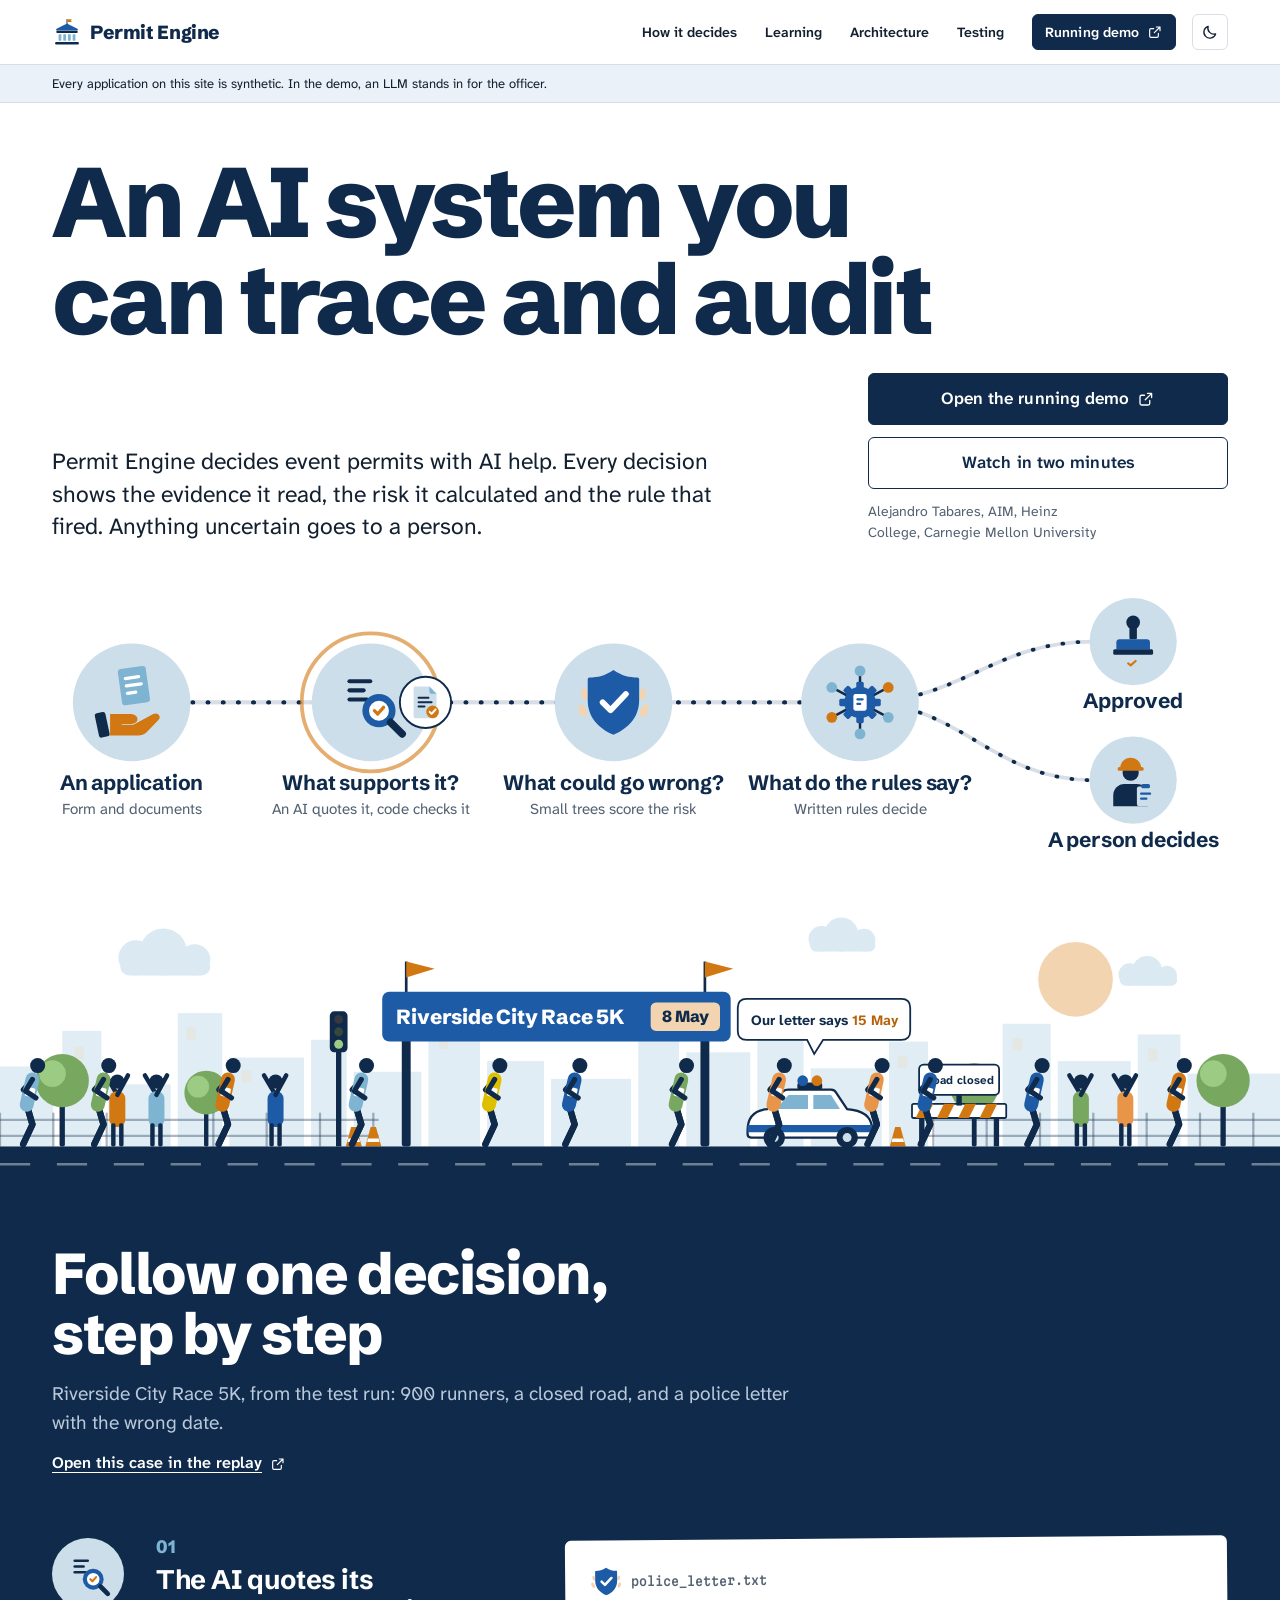
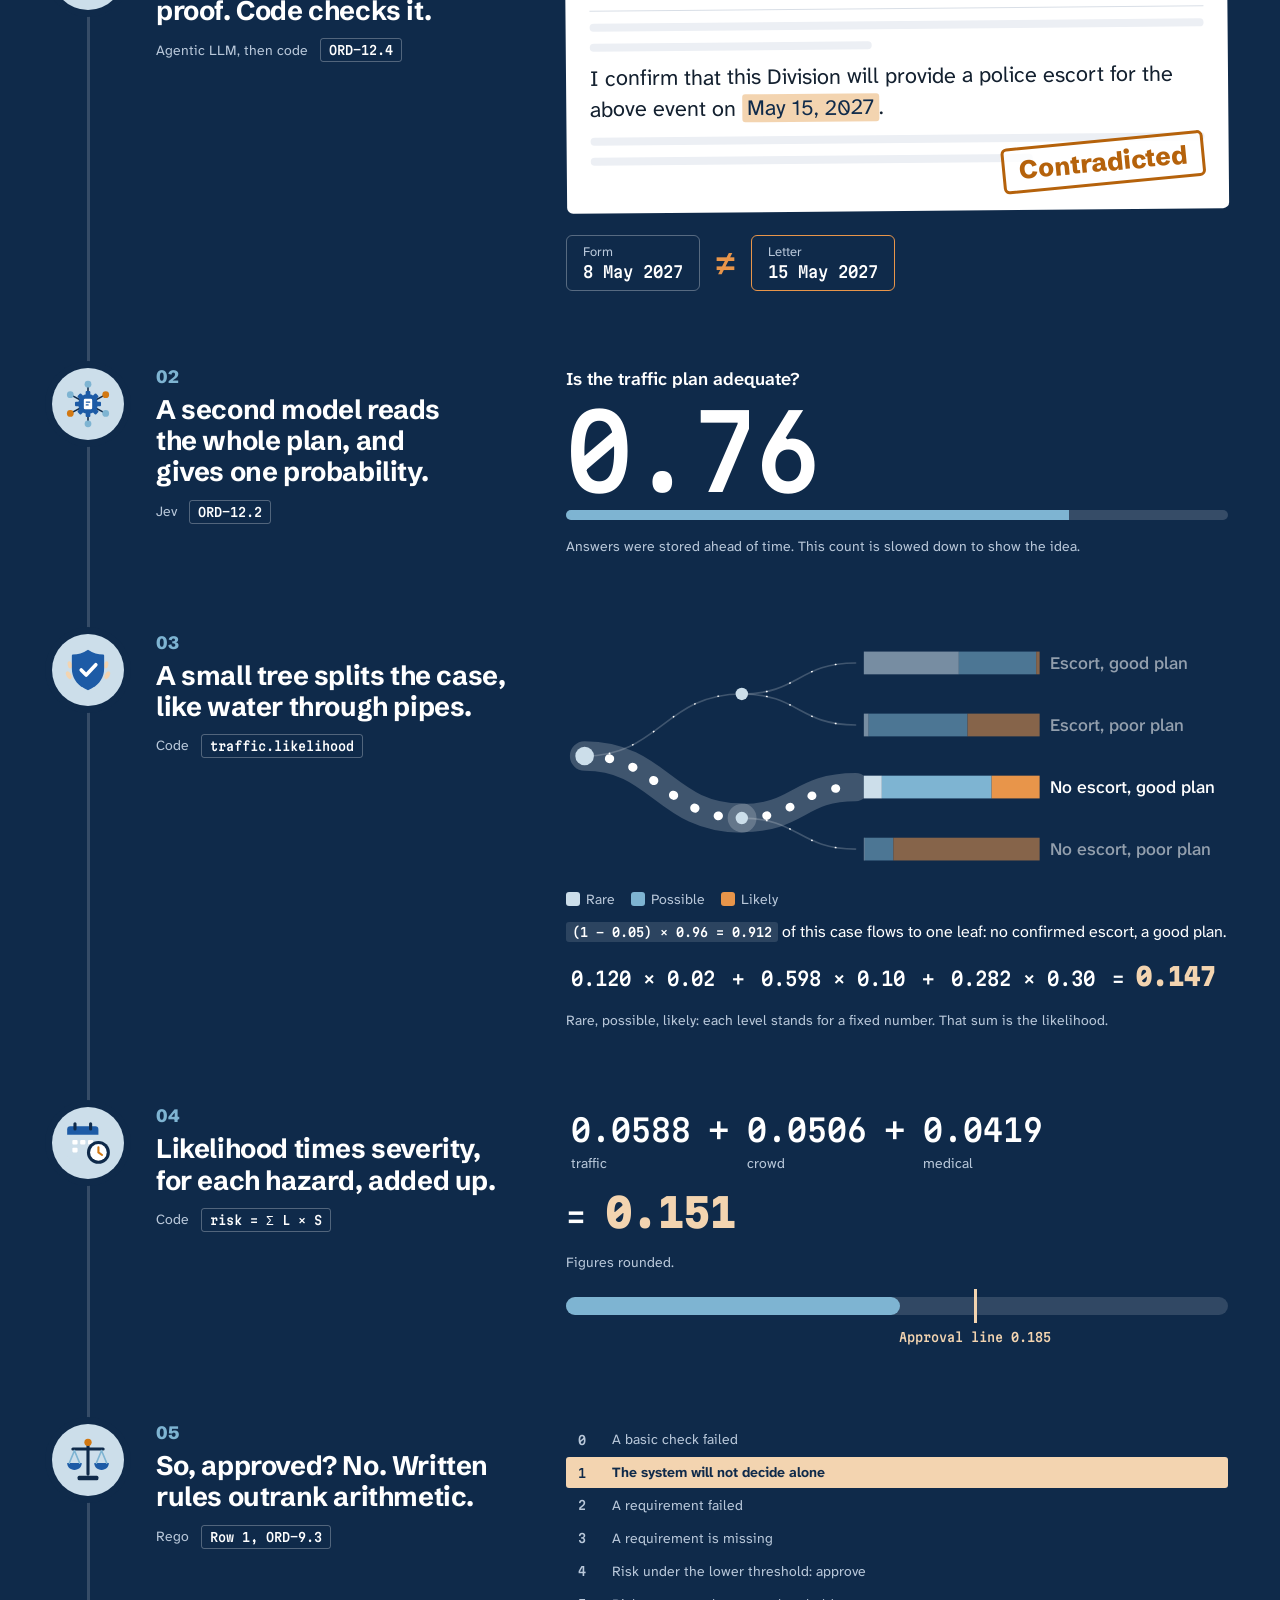
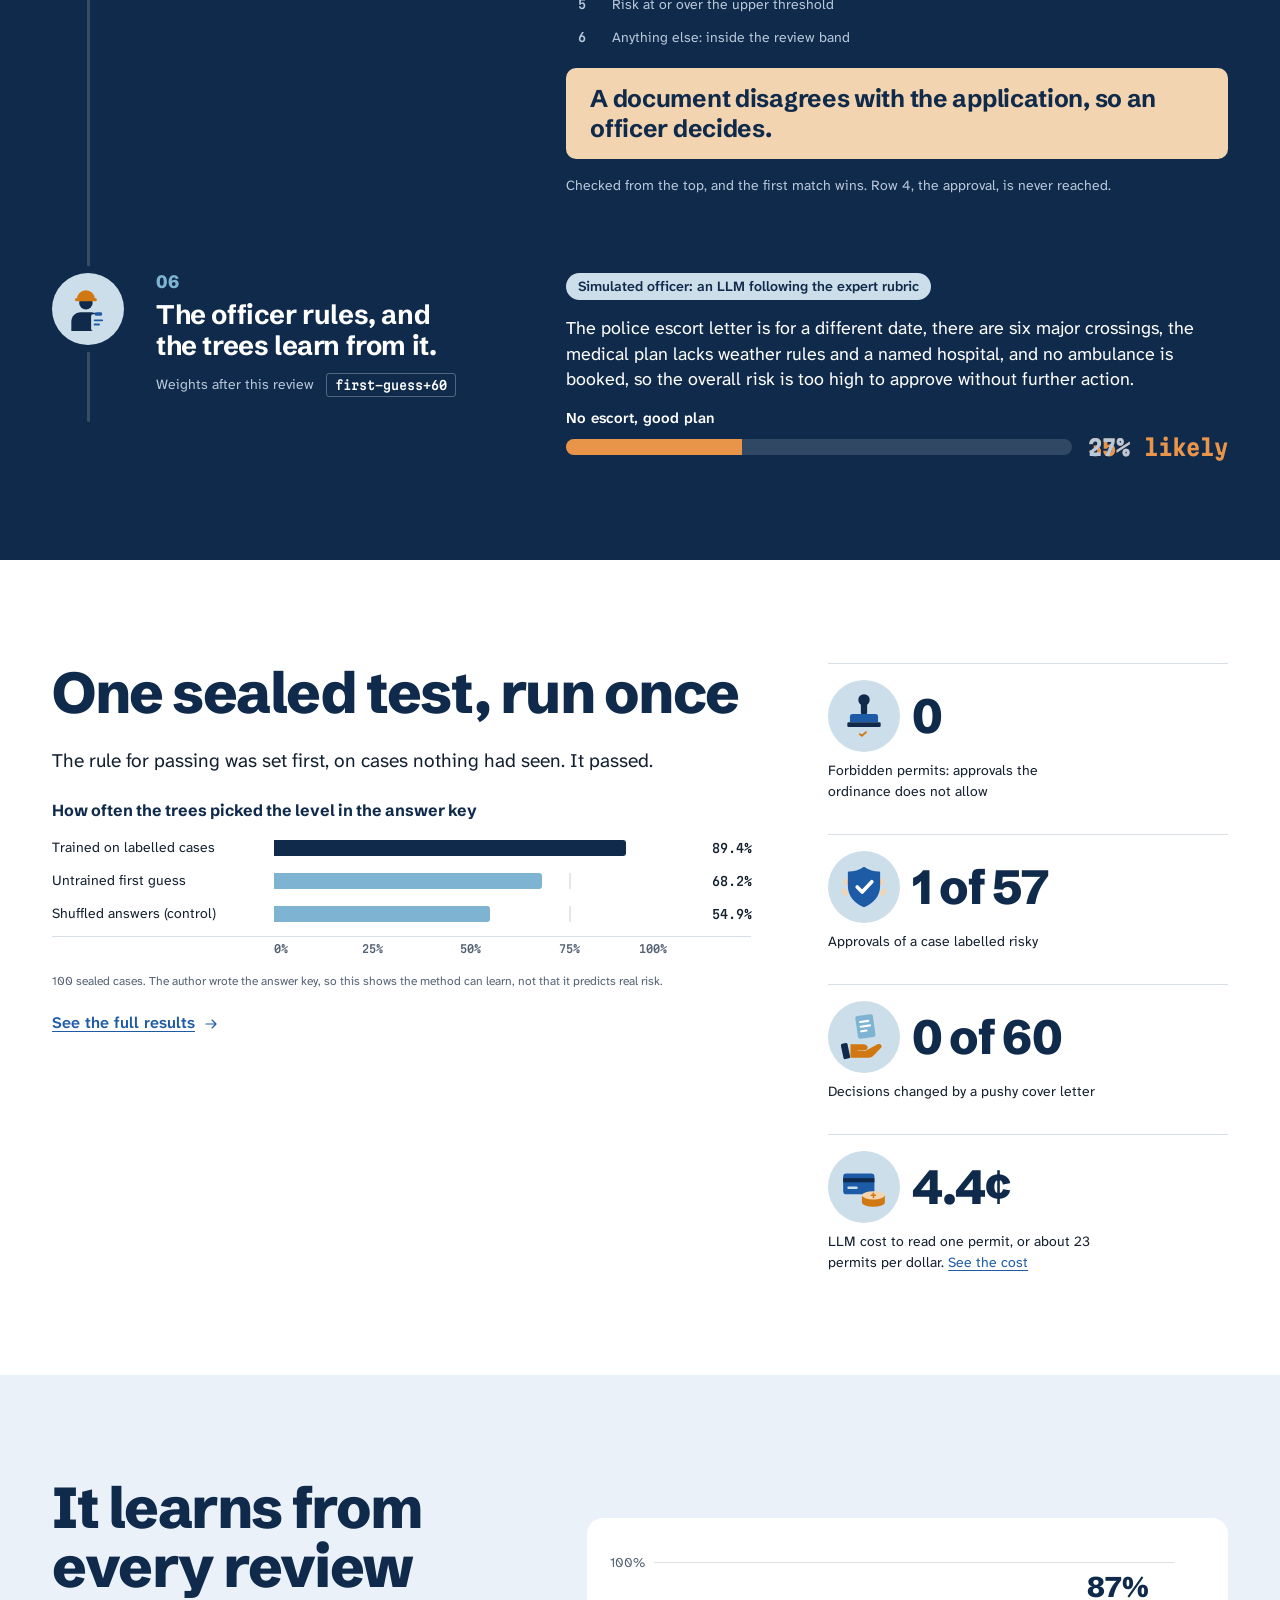
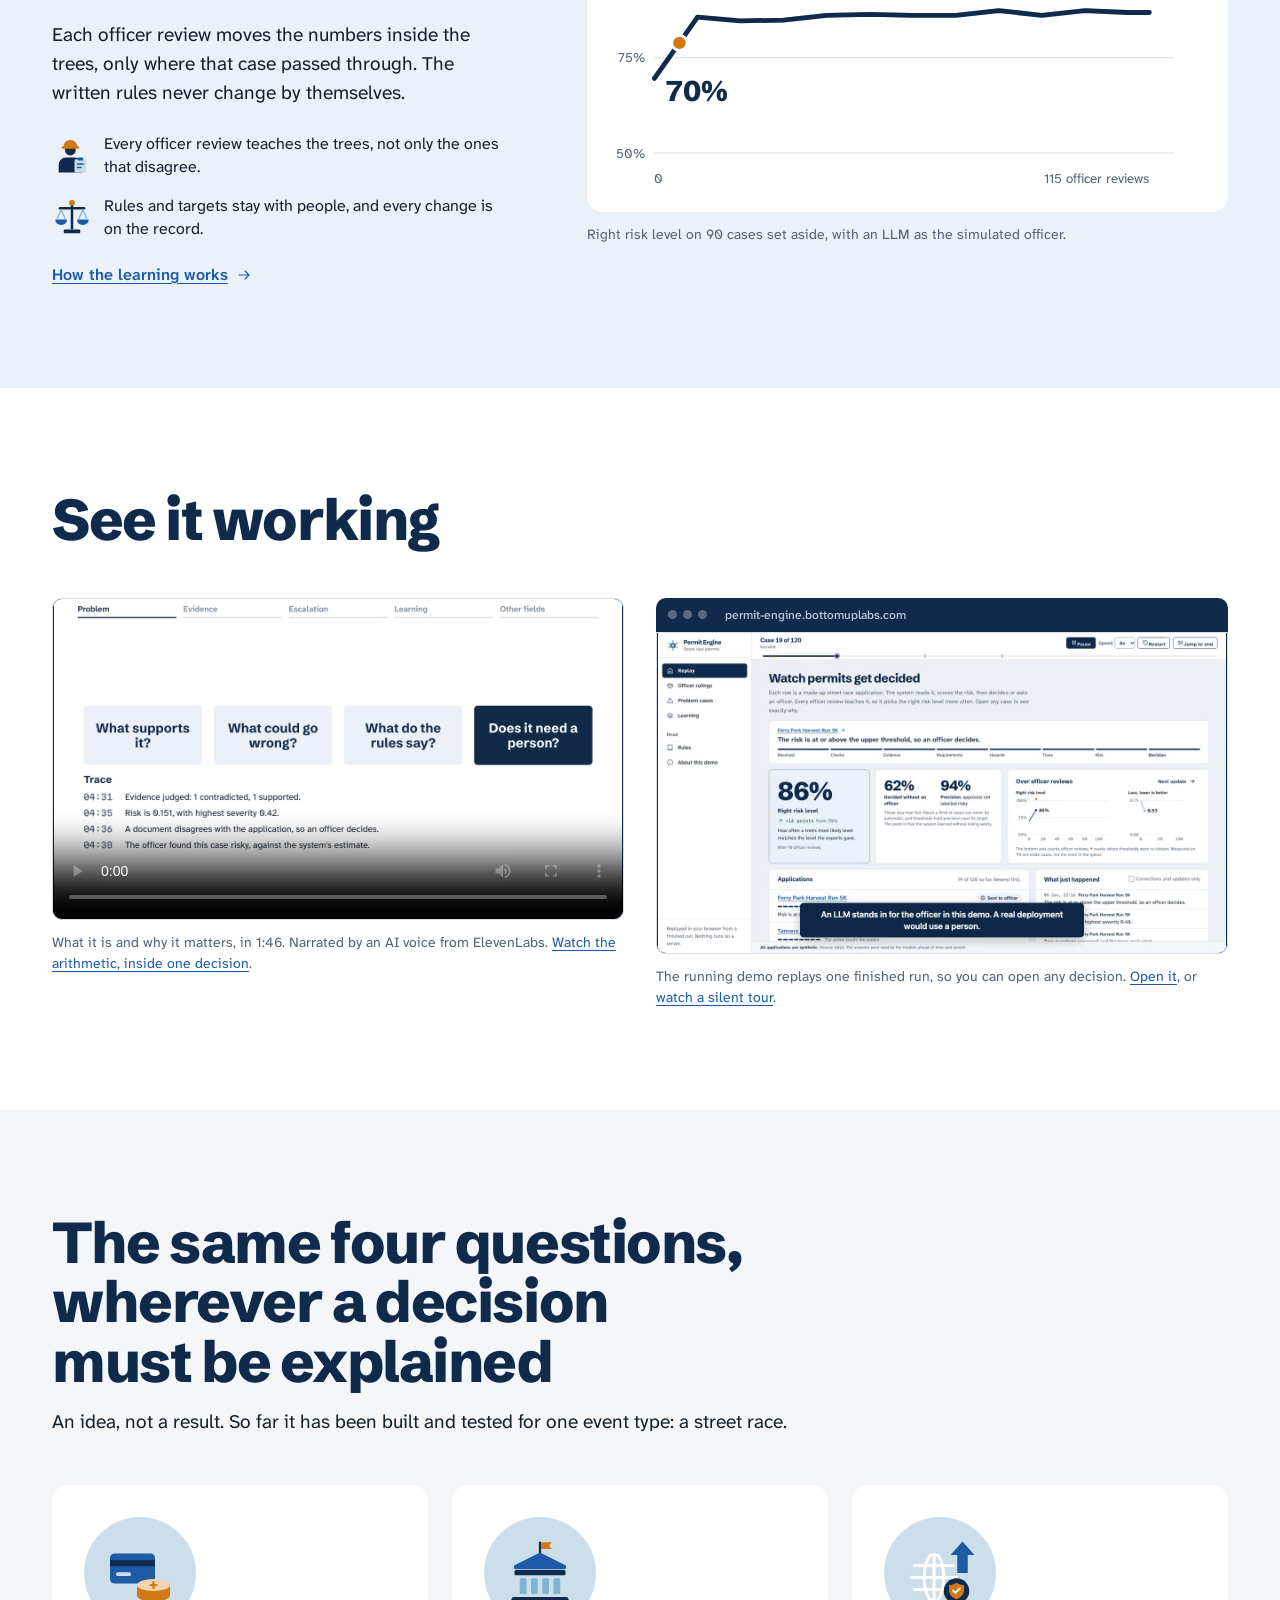
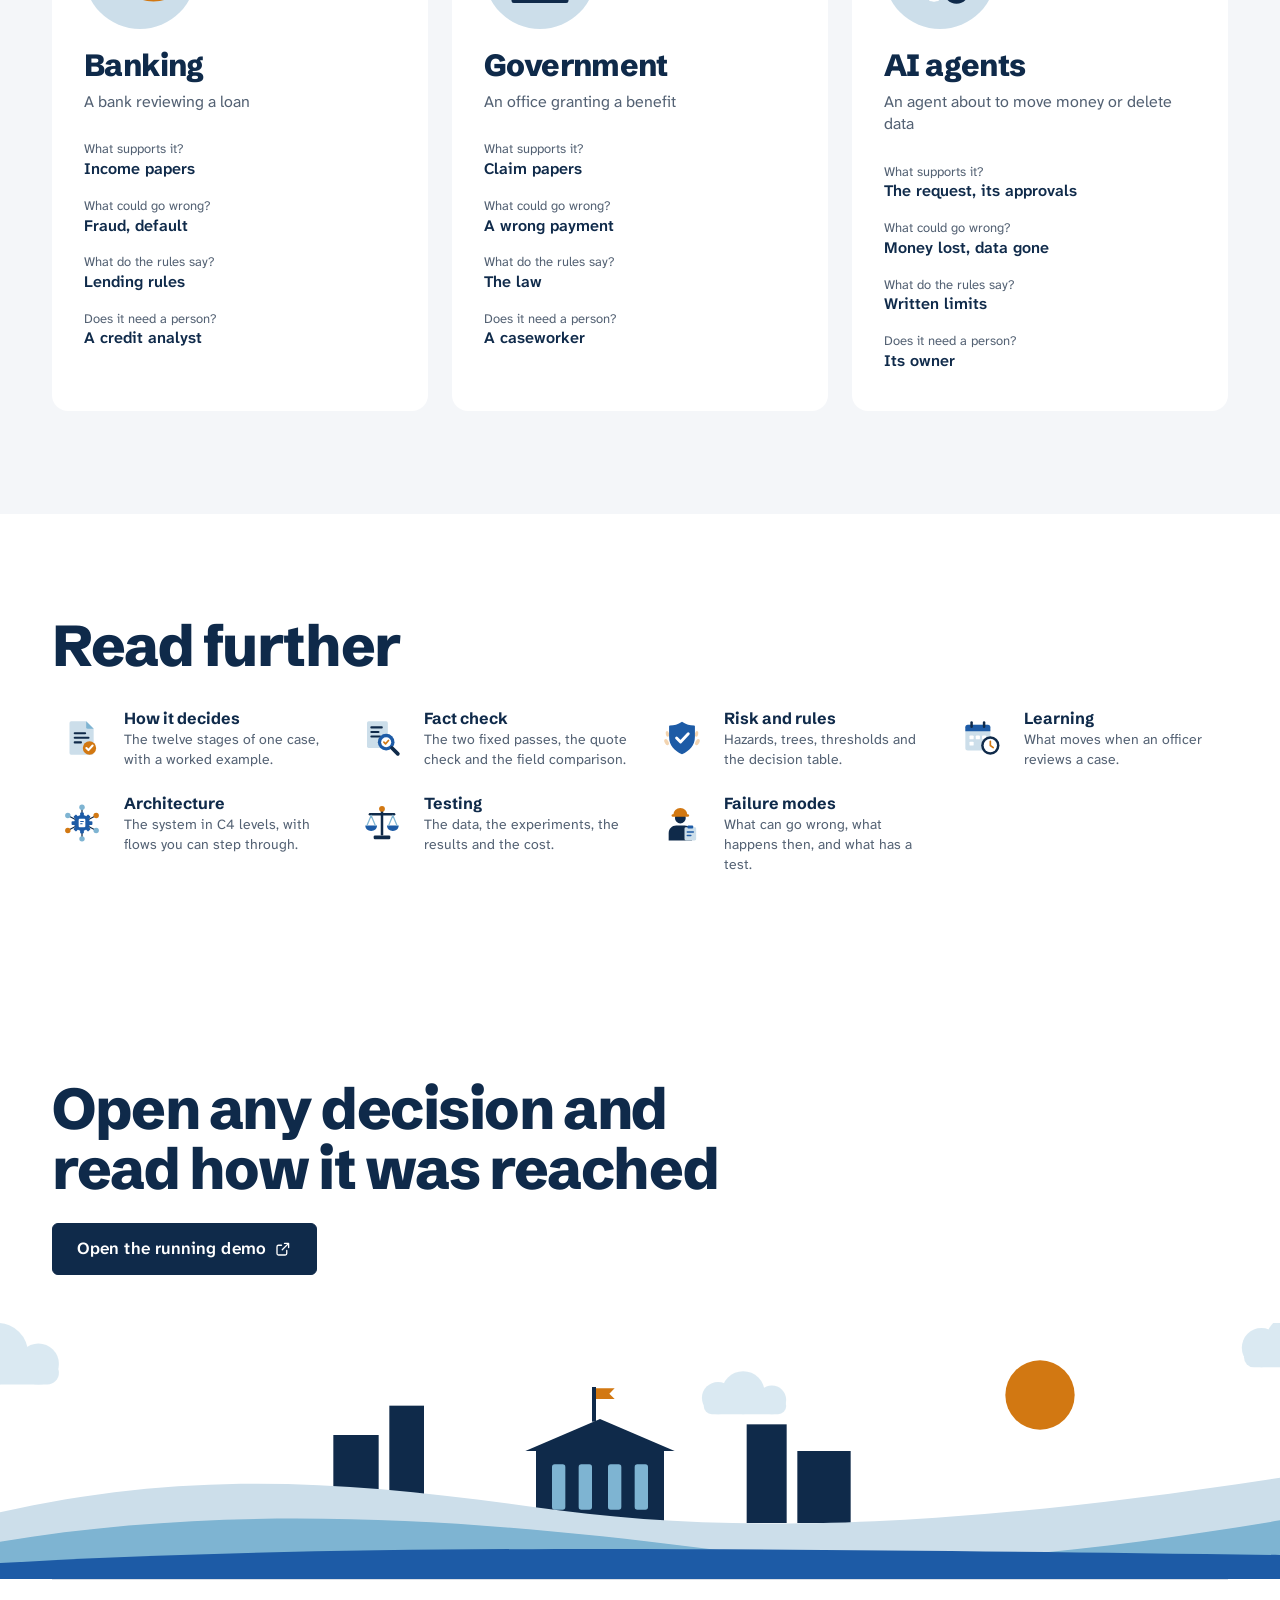
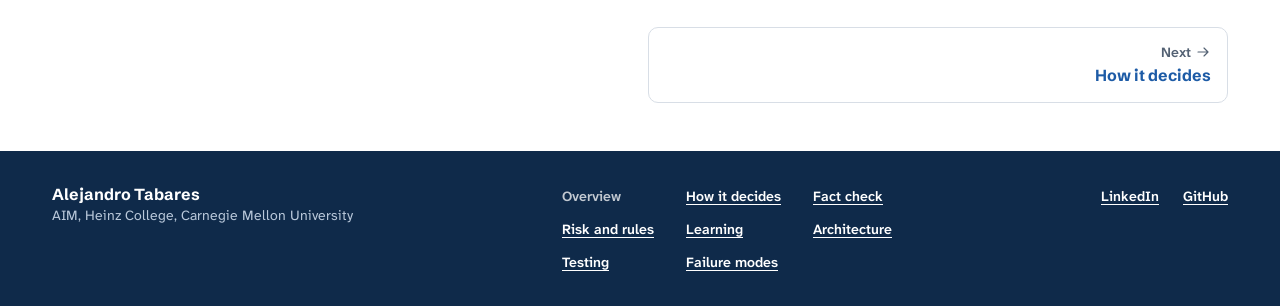
==== commit 42e1e43b: "Make Testing and Learning direct, add the cost, and hide what visitors do not need Testing now shows" ====
--- a/index.html
+++ b/index.html
@@ -1,2 +1,2 @@
 <!doctype html>
-<html lang="en" data-theme="light"><head><meta charSet="utf-8"/><meta name="viewport" content="width=device-width, initial-scale=1, viewport-fit=cover"/><title>Permit Engine: an AI system you can trace and audit</title><link rel="icon" href="data:image/svg+xml,%3Csvg%20xmlns%3D%22http%3A%2F%2Fwww.w3.org%2F2000%2Fsvg%22%20viewBox%3D%220%200%2032%2032%22%3E%3Crect%20width%3D%2232%22%20height%3D%2232%22%20rx%3D%227%22%20fill%3D%22%230f2a4a%22%2F%3E%3Cpath%20d%3D%22M6%2013%2016%207l10%206v2H6z%22%20fill%3D%22%237eb4d2%22%2F%3E%3Cpath%20d%3D%22M9%2016h3v8H9zM14.500%2016h3v8h-3zM20%2016h3v8h-3z%22%20fill%3D%22%23fff%22%2F%3E%3Crect%20x%3D%226%22%20y%3D%2225%22%20width%3D%2220%22%20height%3D%222%22%20rx%3D%221%22%20fill%3D%22%23e8954a%22%2F%3E%3C%2Fsvg%3E"/><meta name="description" content="An AI system you can trace and audit, for event permits. Every decision shows the evidence it read, the risk it calculated and the rule that fired."/><meta name="author" content="Alejandro Tabares"/><script>(function(){try{var t=localStorage.getItem('pe-theme');if(t)document.documentElement.setAttribute('data-theme',t)}catch(e){}})();</script><link rel="stylesheet" href="./assets/fonts/fonts.css"/><link rel="stylesheet" href="./assets/permit-engine.css"/><link rel="stylesheet" href="./assets/site.css"/></head><body class="pe-app site"><a class="site-skip" href="#main">Skip to content</a><header class="site-hd"><div class="site-wrap site-hd__row"><a class="site-brand" href="./"><svg width="30" height="30" viewBox="0 0 96 96" aria-hidden="true" focusable="false"><rect x="46.5" y="6" width="3" height="18" rx="1.5" fill="#0F2A4A"></rect><path d="M49.5 7H64l-4 4.5 4 4.5H49.5z" fill="#D27812"></path><path d="M48 24 80 40H16z" fill="#1D5BA6" stroke="#1D5BA6" stroke-width="6" stroke-linejoin="round"></path><rect x="14" y="44" width="68" height="7" rx="2" fill="#0F2A4A"></rect><rect x="21" y="55" width="9" height="21" rx="2" fill="#7EB4D2"></rect><rect x="36" y="55" width="9" height="21" rx="2" fill="#7EB4D2"></rect><rect x="51" y="55" width="9" height="21" rx="2" fill="#7EB4D2"></rect><rect x="66" y="55" width="9" height="21" rx="2" fill="#7EB4D2"></rect><rect x="10" y="80" width="76" height="8" rx="3" fill="#0F2A4A"></rect></svg><span>Permit Engine</span></a><nav class="site-nav" aria-label="Site"><ul role="list"><li><a href="./how-it-decides.html">How it decides</a></li><li><a href="./learning.html">Learning</a></li><li><a href="./architecture.html">Architecture</a></li><li><a href="./testing.html">Testing</a></li></ul></nav><a class="pe-button site-btn site-hd__cta" href="https://permit-engine.bottomuplabs.com">Running demo <svg width="16" height="16" viewBox="0 0 24 24" fill="none" stroke="currentColor" stroke-width="1.75" stroke-linecap="round" stroke-linejoin="round" aria-hidden="true" focusable="false"><path d="M14 4.5h5.5V10M19.5 4.5 11 13M17 14v4a2 2 0 0 1-2 2H6a2 2 0 0 1-2-2V9a2 2 0 0 1 2-2h4"></path></svg></a><button type="button" id="theme-toggle" class="site-theme" aria-pressed="false"><svg width="18" height="18" viewBox="0 0 24 24" fill="none" stroke="currentColor" stroke-width="1.75" stroke-linecap="round" stroke-linejoin="round" aria-hidden="true" focusable="false"><path d="M19.5 14.5A8 8 0 0 1 9.5 4.5a8 8 0 1 0 10 10z"></path></svg><span class="site-theme__label">Dark theme</span></button></div></header><p class="site-banner"><span class="site-wrap site-banner__row"><span>Every application on this site is synthetic. In the demo, an LLM stands in for the officer.</span><a href="./since-the-poster.html">What has changed since the poster</a></span></p><main id="main" class="site-main"><div class="lp"><section class="lp-hero" aria-labelledby="page-title"><div class="site-wrap"><h1 id="page-title" class="lp-title">An AI system you can trace and audit</h1><div class="lp-hero__row"><p class="lp-lead lp-lead--hero">Permit Engine decides event permits with AI help. Every decision shows the evidence it read, the risk it calculated and the rule that fired. Anything uncertain goes to a person.</p><div class="lp-hero__cta"><a class="pe-button site-btn lp-cta" href="https://permit-engine.bottomuplabs.com">Open the running demo <svg width="18" height="18" viewBox="0 0 24 24" fill="none" stroke="currentColor" stroke-width="1.75" stroke-linecap="round" stroke-linejoin="round" aria-hidden="true" focusable="false"><path d="M14 4.5h5.5V10M19.5 4.5 11 13M17 14v4a2 2 0 0 1-2 2H6a2 2 0 0 1-2-2V9a2 2 0 0 1 2-2h4"></path></svg></a><a class="pe-button site-btn site-btn--secondary lp-cta" href="#watch">Watch in two minutes</a><p class="pe-small lp-hero__who">Alejandro Tabares, AIM, Heinz College, Carnegie Mellon University</p></div></div><svg class="lp-machine lp-machine--wide" viewBox="0 0 1240 310" role="img" aria-label="An application passes through three questions and written rules. One is approved. The next goes to an officer."><path d="M84 128 L852 128 C 960 128 990 64 1098 64" class="lp-track"></path><path d="M84 128 L852 128 C 960 128 990 210 1098 210" class="lp-track"></path><path d="M84 128 L852 128 C 960 128 990 64 1098 64" class="lp-track lp-track--flow"></path><path d="M84 128 L852 128 C 960 128 990 210 1098 210" class="lp-track lp-track--flow"></path><g><g><circle cx="84" cy="128" r="62" class="lp-ring" opacity="0"><animate attributeName="opacity" dur="16s" repeatCount="indefinite" keyTimes="0;0.006;0.01;0.08;0.506;0.51;0.58;1" values="0;0;0.9;0;0;0.9;0;0"></animate><animate attributeName="r" dur="16s" repeatCount="indefinite" keyTimes="0;0.006;0.01;0.08;0.506;0.51;0.58;1" values="62;62;78;62;62;78;62;62"></animate></circle><circle cx="84" cy="128" r="62" class="lp-disc"></circle><g transform="translate(42 86)"><svg width="84" height="84" viewBox="0 0 96 96" aria-hidden="true" focusable="false"><g transform="rotate(-8 50 30)"><rect x="34" y="6" width="34" height="44" rx="4" fill="#7EB4D2"></rect><rect x="40" y="16" width="20" height="4" rx="2" fill="#FFFFFF"></rect><rect x="40" y="25" width="22" height="4" rx="2" fill="#FFFFFF"></rect><rect x="40" y="34" width="14" height="4" rx="2" fill="#FFFFFF"></rect></g><rect x="6" y="60" width="13" height="30" rx="3" transform="rotate(-12 12.5 75)" fill="#0F2A4A"></rect><path d="M22 62h24c5.5 0 9 2.6 9 6.2S51.5 74 46 74H36v1h14l24-13c5-2.6 10 2.4 6.8 6.6L66 84c-3 2.6-6.4 4-10.4 4H22z" fill="#D27812"></path></svg></g></g><text x="84" y="220" text-anchor="middle" class="lp-machine__t">An application</text><text x="84" y="246" text-anchor="middle" class="lp-machine__w">Form and documents</text></g><g><g><circle cx="336" cy="128" r="62" class="lp-ring" opacity="0"><animate attributeName="opacity" dur="16s" repeatCount="indefinite" keyTimes="0;0.105;0.109;0.179;0.605;0.609;0.679;1" values="0;0;0.9;0;0;0.9;0;0"></animate><animate attributeName="r" dur="16s" repeatCount="indefinite" keyTimes="0;0.105;0.109;0.179;0.605;0.609;0.679;1" values="62;62;78;62;62;78;62;62"></animate></circle><circle cx="336" cy="128" r="62" class="lp-disc"></circle><g transform="translate(294 86)"><svg width="84" height="84" viewBox="0 0 96 96" aria-hidden="true" focusable="false"><rect x="12" y="8" width="50" height="64" rx="4" fill="#CCDEEA"></rect><rect x="20" y="20" width="30" height="5" rx="2.5" fill="#0F2A4A"></rect><rect x="20" y="31" width="22" height="5" rx="2.5" fill="#0F2A4A"></rect><rect x="20" y="42" width="26" height="5" rx="2.5" fill="#0F2A4A"></rect><circle cx="58" cy="58" r="20" fill="#1D5BA6"></circle><circle cx="58" cy="58" r="12" fill="#FFFFFF"></circle><path d="M52.5 58l4 4 7-8" fill="none" stroke="#D27812" stroke-width="4" stroke-linecap="round" stroke-linejoin="round"></path><path d="M72 72l14 14" stroke="#0F2A4A" stroke-width="9" stroke-linecap="round"></path></svg></g></g><text x="336" y="220" text-anchor="middle" class="lp-machine__t">What supports it?</text><text x="336" y="246" text-anchor="middle" class="lp-machine__w">An AI quotes it, code checks it</text></g><g><g><circle cx="592" cy="128" r="62" class="lp-ring" opacity="0"><animate attributeName="opacity" dur="16s" repeatCount="indefinite" keyTimes="0;0.213;0.217;0.287;0.713;0.717;0.787;1" values="0;0;0.9;0;0;0.9;0;0"></animate><animate attributeName="r" dur="16s" repeatCount="indefinite" keyTimes="0;0.213;0.217;0.287;0.713;0.717;0.787;1" values="62;62;78;62;62;78;62;62"></animate></circle><circle cx="592" cy="128" r="62" class="lp-disc"></circle><g transform="translate(550 86)"><svg width="84" height="84" viewBox="0 0 96 96" aria-hidden="true" focusable="false"><ellipse cx="11" cy="58" rx="4.5" ry="8" transform="rotate(-28 11 58)" fill="#F3D4B0"></ellipse><ellipse cx="13" cy="38" rx="4" ry="7" transform="rotate(-12 13 38)" fill="#F3D4B0"></ellipse><ellipse cx="85" cy="58" rx="4.5" ry="8" transform="rotate(28 85 58)" fill="#F3D4B0"></ellipse><ellipse cx="83" cy="38" rx="4" ry="7" transform="rotate(12 83 38)" fill="#F3D4B0"></ellipse><path d="M48 9c10 7 19 9 29 9a2 2 0 0 1 2 2v25c0 21-13 34-31 42C30 79 17 66 17 45V20a2 2 0 0 1 2-2c10 0 19-2 29-9z" fill="#1D5BA6"></path><path d="M35 48l9.5 9.5L63 38" fill="none" stroke="#FFFFFF" stroke-width="7" stroke-linecap="round" stroke-linejoin="round"></path></svg></g></g><text x="592" y="220" text-anchor="middle" class="lp-machine__t">What could go wrong?</text><text x="592" y="246" text-anchor="middle" class="lp-machine__w">Small trees score the risk</text></g><g><g><circle cx="852" cy="128" r="62" class="lp-ring" opacity="0"><animate attributeName="opacity" dur="16s" repeatCount="indefinite" keyTimes="0;0.322;0.326;0.396;0.822;0.826;0.896;1" values="0;0;0.9;0;0;0.9;0;0"></animate><animate attributeName="r" dur="16s" repeatCount="indefinite" keyTimes="0;0.322;0.326;0.396;0.822;0.826;0.896;1" values="62;62;78;62;62;78;62;62"></animate></circle><circle cx="852" cy="128" r="62" class="lp-disc"></circle><g transform="translate(810 86)"><svg width="84" height="84" viewBox="0 0 96 96" aria-hidden="true" focusable="false"><g stroke="#0F2A4A" stroke-width="3" fill="none" stroke-linecap="round"><path d="M48 48V10M48 48l34-18M48 48l34 18M48 48v38M48 48L14 66M48 48L14 30"></path></g><circle cx="48" cy="10" r="6.5" fill="#7EB4D2"></circle><circle cx="82" cy="30" r="6.5" fill="#D27812"></circle><circle cx="82" cy="66" r="6.5" fill="#7EB4D2"></circle><circle cx="48" cy="86" r="6.5" fill="#7EB4D2"></circle><circle cx="14" cy="66" r="6.5" fill="#D27812"></circle><circle cx="14" cy="30" r="6.5" fill="#7EB4D2"></circle><g fill="#1D5BA6"><circle cx="48" cy="48" r="19"></circle><rect x="43.5" y="23" width="9" height="10" rx="2"></rect><rect x="43.5" y="23" width="9" height="10" rx="2" transform="rotate(45 48 48)"></rect><rect x="43.5" y="23" width="9" height="10" rx="2" transform="rotate(90 48 48)"></rect><rect x="43.5" y="23" width="9" height="10" rx="2" transform="rotate(135 48 48)"></rect><rect x="43.5" y="23" width="9" height="10" rx="2" transform="rotate(180 48 48)"></rect><rect x="43.5" y="23" width="9" height="10" rx="2" transform="rotate(225 48 48)"></rect><rect x="43.5" y="23" width="9" height="10" rx="2" transform="rotate(270 48 48)"></rect><rect x="43.5" y="23" width="9" height="10" rx="2" transform="rotate(315 48 48)"></rect></g><rect x="40" y="38" width="16" height="20" rx="2.5" fill="#FFFFFF"></rect><rect x="43.5" y="43" width="9" height="2.6" rx="1.3" fill="#1D5BA6"></rect><rect x="43.5" y="48.5" width="6" height="2.6" rx="1.3" fill="#1D5BA6"></rect></svg></g></g><text x="852" y="220" text-anchor="middle" class="lp-machine__t">What do the rules say?</text><text x="852" y="246" text-anchor="middle" class="lp-machine__w">Written rules decide</text></g><g><circle cx="1140" cy="64" r="46" class="lp-ring" opacity="0"><animate attributeName="opacity" dur="16s" repeatCount="indefinite" keyTimes="0;0.4335;0.4375;0.5075;1" values="0;0;0.9;0;0"></animate><animate attributeName="r" dur="16s" repeatCount="indefinite" keyTimes="0;0.4335;0.4375;0.5075;1" values="46;46;62;46;46"></animate></circle><circle cx="1140" cy="64" r="46" class="lp-disc"></circle><g transform="translate(1108.5 32.5)"><svg width="63" height="63" viewBox="0 0 96 96" aria-hidden="true" focusable="false"><circle cx="48" cy="17" r="11" fill="#0F2A4A"></circle><rect x="42" y="24" width="12" height="20" rx="2" fill="#0F2A4A"></rect><path d="M26 44h44a5 5 0 0 1 5 5v11H21V49a5 5 0 0 1 5-5z" fill="#1D5BA6"></path><rect x="16" y="60" width="64" height="9" rx="2.5" fill="#0F2A4A"></rect><rect x="18" y="78" width="60" height="10" rx="5" fill="#CCDEEA"></rect><path d="M40 83l4 3 8-7" fill="none" stroke="#D27812" stroke-width="3.5" stroke-linecap="round" stroke-linejoin="round"></path></svg></g></g><text x="1140" y="134" text-anchor="middle" class="lp-machine__t">Approved</text><g><circle cx="1140" cy="210" r="46" class="lp-ring" opacity="0"><animate attributeName="opacity" dur="16s" repeatCount="indefinite" keyTimes="0;0.9335;0.9375;0.999;1" values="0;0;0.9;0;0"></animate><animate attributeName="r" dur="16s" repeatCount="indefinite" keyTimes="0;0.9335;0.9375;0.999;1" values="46;46;62;46;46"></animate></circle><circle cx="1140" cy="210" r="46" class="lp-disc"></circle><g transform="translate(1108.5 178.5)"><svg width="63" height="63" viewBox="0 0 96 96" aria-hidden="true" focusable="false"><circle cx="44" cy="36" r="13" fill="#0F2A4A"></circle><path d="M27 29a17 17 0 0 1 34 0z" fill="#D27812"></path><rect x="23" y="27" width="42" height="6" rx="3" fill="#D27812"></rect><path d="M16 90V72c0-10 8-18 18-18h20c10 0 18 8 18 18v18z" fill="#0F2A4A"></path><rect x="54" y="58" width="28" height="32" rx="3.5" fill="#CCDEEA"></rect><rect x="61" y="54" width="14" height="7" rx="2.5" fill="#1D5BA6"></rect><rect x="59" y="68" width="18" height="3.5" rx="1.75" fill="#1D5BA6"></rect><rect x="59" y="76" width="12" height="3.5" rx="1.75" fill="#1D5BA6"></rect></svg></g></g><text x="1140" y="280" text-anchor="middle" class="lp-machine__t">A person decides</text><g class="lp-mover" opacity="0"><animate attributeName="opacity" dur="16s" repeatCount="indefinite" keyTimes="0;0.02;0.4675;0.4875;1" values="0;1;1;0;0"></animate><animateMotion dur="16s" repeatCount="indefinite" path="M84 128 L852 128 C 960 128 990 64 1098 64" keyPoints="0;0;1;1" keyTimes="0;0;0.4375;1" calcMode="linear"></animateMotion><circle r="27" class="lp-mover__ground"></circle><g transform="translate(-20 -20)"><svg width="40" height="40" viewBox="0 0 96 96" aria-hidden="true" focusable="false"><path d="M22 8h36l18 18v58a4 4 0 0 1-4 4H22a4 4 0 0 1-4-4V12a4 4 0 0 1 4-4z" fill="#CCDEEA"></path><path d="M58 8v14a4 4 0 0 0 4 4h14z" fill="#7EB4D2"></path><rect x="28" y="34" width="30" height="5" rx="2.5" fill="#0F2A4A"></rect><rect x="28" y="45" width="38" height="5" rx="2.5" fill="#0F2A4A"></rect><rect x="28" y="56" width="20" height="5" rx="2.5" fill="#0F2A4A"></rect><circle cx="66" cy="72" r="16" fill="#D27812"></circle><path d="M58.5 72l5 5 10-11" fill="none" stroke="#FFFFFF" stroke-width="5" stroke-linecap="round" stroke-linejoin="round"></path></svg></g></g><g class="lp-mover" opacity="0"><animate attributeName="opacity" dur="16s" repeatCount="indefinite" keyTimes="0;0.5;0.52;0.9675;0.9875;1" values="0;0;1;1;0;0"></animate><animateMotion dur="16s" repeatCount="indefinite" path="M84 128 L852 128 C 960 128 990 210 1098 210" keyPoints="0;0;1;1" keyTimes="0;0.5;0.9375;1" calcMode="linear"></animateMotion><circle r="27" class="lp-mover__ground"></circle><g transform="translate(-20 -20)"><svg width="40" height="40" viewBox="0 0 96 96" aria-hidden="true" focusable="false"><path d="M22 8h36l18 18v58a4 4 0 0 1-4 4H22a4 4 0 0 1-4-4V12a4 4 0 0 1 4-4z" fill="#CCDEEA"></path><path d="M58 8v14a4 4 0 0 0 4 4h14z" fill="#7EB4D2"></path><rect x="28" y="34" width="30" height="5" rx="2.5" fill="#0F2A4A"></rect><rect x="28" y="45" width="38" height="5" rx="2.5" fill="#0F2A4A"></rect><rect x="28" y="56" width="20" height="5" rx="2.5" fill="#0F2A4A"></rect><circle cx="66" cy="72" r="16" fill="#D27812"></circle><path d="M58.5 72l5 5 10-11" fill="none" stroke="#FFFFFF" stroke-width="5" stroke-linecap="round" stroke-linejoin="round"></path></svg></g></g><g class="lp-pop" opacity="0"><animate attributeName="opacity" dur="16s" repeatCount="indefinite" keyTimes="0;0.4325;0.4475;0.5375;0.5495;1" values="0;0;1;1;0;0"></animate><text x="1140" y="158" text-anchor="middle">Clean evidence, low risk</text></g><g class="lp-pop" opacity="0"><animate attributeName="opacity" dur="16s" repeatCount="indefinite" keyTimes="0;0.9325;0.9475;0.995;0.999;1" values="0;0;1;1;0;0"></animate><text x="1140" y="304" text-anchor="middle">With the reason attached</text></g></svg><svg class="lp-machine lp-machine--tall" viewBox="0 0 360 830" role="img" aria-label="An application passes through three questions and written rules. One is approved. The next goes to an officer."><path d="M66 62 L66 518 C 66 590 66 620 66 660" class="lp-track"></path><path d="M66 62 L66 518 C 66 600 244 590 244 660" class="lp-track"></path><path d="M66 62 L66 518 C 66 590 66 620 66 660" class="lp-track lp-track--flow"></path><path d="M66 62 L66 518 C 66 600 244 590 244 660" class="lp-track lp-track--flow"></path><g><g><circle cx="66" cy="62" r="50" class="lp-ring" opacity="0"><animate attributeName="opacity" dur="16s" repeatCount="indefinite" keyTimes="0;0.006;0.01;0.08;0.506;0.51;0.58;1" values="0;0;0.9;0;0;0.9;0;0"></animate><animate attributeName="r" dur="16s" repeatCount="indefinite" keyTimes="0;0.006;0.01;0.08;0.506;0.51;0.58;1" values="50;50;66;50;50;66;50;50"></animate></circle><circle cx="66" cy="62" r="50" class="lp-disc"></circle><g transform="translate(32 28)"><svg width="68" height="68" viewBox="0 0 96 96" aria-hidden="true" focusable="false"><g transform="rotate(-8 50 30)"><rect x="34" y="6" width="34" height="44" rx="4" fill="#7EB4D2"></rect><rect x="40" y="16" width="20" height="4" rx="2" fill="#FFFFFF"></rect><rect x="40" y="25" width="22" height="4" rx="2" fill="#FFFFFF"></rect><rect x="40" y="34" width="14" height="4" rx="2" fill="#FFFFFF"></rect></g><rect x="6" y="60" width="13" height="30" rx="3" transform="rotate(-12 12.5 75)" fill="#0F2A4A"></rect><path d="M22 62h24c5.5 0 9 2.6 9 6.2S51.5 74 46 74H36v1h14l24-13c5-2.6 10 2.4 6.8 6.6L66 84c-3 2.6-6.4 4-10.4 4H22z" fill="#D27812"></path></svg></g></g><text x="134" y="58" class="lp-machine__t lp-machine__t--s">An application</text><foreignObject x="134" y="68" width="224" height="60"><p class="lp-machine__fo">Form and documents</p></foreignObject></g><g><g><circle cx="66" cy="214" r="50" class="lp-ring" opacity="0"><animate attributeName="opacity" dur="16s" repeatCount="indefinite" keyTimes="0;0.105;0.109;0.179;0.605;0.609;0.679;1" values="0;0;0.9;0;0;0.9;0;0"></animate><animate attributeName="r" dur="16s" repeatCount="indefinite" keyTimes="0;0.105;0.109;0.179;0.605;0.609;0.679;1" values="50;50;66;50;50;66;50;50"></animate></circle><circle cx="66" cy="214" r="50" class="lp-disc"></circle><g transform="translate(32 180)"><svg width="68" height="68" viewBox="0 0 96 96" aria-hidden="true" focusable="false"><rect x="12" y="8" width="50" height="64" rx="4" fill="#CCDEEA"></rect><rect x="20" y="20" width="30" height="5" rx="2.5" fill="#0F2A4A"></rect><rect x="20" y="31" width="22" height="5" rx="2.5" fill="#0F2A4A"></rect><rect x="20" y="42" width="26" height="5" rx="2.5" fill="#0F2A4A"></rect><circle cx="58" cy="58" r="20" fill="#1D5BA6"></circle><circle cx="58" cy="58" r="12" fill="#FFFFFF"></circle><path d="M52.5 58l4 4 7-8" fill="none" stroke="#D27812" stroke-width="4" stroke-linecap="round" stroke-linejoin="round"></path><path d="M72 72l14 14" stroke="#0F2A4A" stroke-width="9" stroke-linecap="round"></path></svg></g></g><text x="134" y="210" class="lp-machine__t lp-machine__t--s">What supports it?</text><foreignObject x="134" y="220" width="224" height="60"><p class="lp-machine__fo">An AI quotes it, code checks it</p></foreignObject></g><g><g><circle cx="66" cy="366" r="50" class="lp-ring" opacity="0"><animate attributeName="opacity" dur="16s" repeatCount="indefinite" keyTimes="0;0.213;0.217;0.287;0.713;0.717;0.787;1" values="0;0;0.9;0;0;0.9;0;0"></animate><animate attributeName="r" dur="16s" repeatCount="indefinite" keyTimes="0;0.213;0.217;0.287;0.713;0.717;0.787;1" values="50;50;66;50;50;66;50;50"></animate></circle><circle cx="66" cy="366" r="50" class="lp-disc"></circle><g transform="translate(32 332)"><svg width="68" height="68" viewBox="0 0 96 96" aria-hidden="true" focusable="false"><ellipse cx="11" cy="58" rx="4.5" ry="8" transform="rotate(-28 11 58)" fill="#F3D4B0"></ellipse><ellipse cx="13" cy="38" rx="4" ry="7" transform="rotate(-12 13 38)" fill="#F3D4B0"></ellipse><ellipse cx="85" cy="58" rx="4.5" ry="8" transform="rotate(28 85 58)" fill="#F3D4B0"></ellipse><ellipse cx="83" cy="38" rx="4" ry="7" transform="rotate(12 83 38)" fill="#F3D4B0"></ellipse><path d="M48 9c10 7 19 9 29 9a2 2 0 0 1 2 2v25c0 21-13 34-31 42C30 79 17 66 17 45V20a2 2 0 0 1 2-2c10 0 19-2 29-9z" fill="#1D5BA6"></path><path d="M35 48l9.5 9.5L63 38" fill="none" stroke="#FFFFFF" stroke-width="7" stroke-linecap="round" stroke-linejoin="round"></path></svg></g></g><text x="134" y="362" class="lp-machine__t lp-machine__t--s">What could go wrong?</text><foreignObject x="134" y="372" width="224" height="60"><p class="lp-machine__fo">Small trees score the risk</p></foreignObject></g><g><g><circle cx="66" cy="518" r="50" class="lp-ring" opacity="0"><animate attributeName="opacity" dur="16s" repeatCount="indefinite" keyTimes="0;0.322;0.326;0.396;0.822;0.826;0.896;1" values="0;0;0.9;0;0;0.9;0;0"></animate><animate attributeName="r" dur="16s" repeatCount="indefinite" keyTimes="0;0.322;0.326;0.396;0.822;0.826;0.896;1" values="50;50;66;50;50;66;50;50"></animate></circle><circle cx="66" cy="518" r="50" class="lp-disc"></circle><g transform="translate(32 484)"><svg width="68" height="68" viewBox="0 0 96 96" aria-hidden="true" focusable="false"><g stroke="#0F2A4A" stroke-width="3" fill="none" stroke-linecap="round"><path d="M48 48V10M48 48l34-18M48 48l34 18M48 48v38M48 48L14 66M48 48L14 30"></path></g><circle cx="48" cy="10" r="6.5" fill="#7EB4D2"></circle><circle cx="82" cy="30" r="6.5" fill="#D27812"></circle><circle cx="82" cy="66" r="6.5" fill="#7EB4D2"></circle><circle cx="48" cy="86" r="6.5" fill="#7EB4D2"></circle><circle cx="14" cy="66" r="6.5" fill="#D27812"></circle><circle cx="14" cy="30" r="6.5" fill="#7EB4D2"></circle><g fill="#1D5BA6"><circle cx="48" cy="48" r="19"></circle><rect x="43.5" y="23" width="9" height="10" rx="2"></rect><rect x="43.5" y="23" width="9" height="10" rx="2" transform="rotate(45 48 48)"></rect><rect x="43.5" y="23" width="9" height="10" rx="2" transform="rotate(90 48 48)"></rect><rect x="43.5" y="23" width="9" height="10" rx="2" transform="rotate(135 48 48)"></rect><rect x="43.5" y="23" width="9" height="10" rx="2" transform="rotate(180 48 48)"></rect><rect x="43.5" y="23" width="9" height="10" rx="2" transform="rotate(225 48 48)"></rect><rect x="43.5" y="23" width="9" height="10" rx="2" transform="rotate(270 48 48)"></rect><rect x="43.5" y="23" width="9" height="10" rx="2" transform="rotate(315 48 48)"></rect></g><rect x="40" y="38" width="16" height="20" rx="2.5" fill="#FFFFFF"></rect><rect x="43.5" y="43" width="9" height="2.6" rx="1.3" fill="#1D5BA6"></rect><rect x="43.5" y="48.5" width="6" height="2.6" rx="1.3" fill="#1D5BA6"></rect></svg></g></g><text x="134" y="514" class="lp-machine__t lp-machine__t--s">What do the rules say?</text><foreignObject x="134" y="524" width="224" height="60"><p class="lp-machine__fo">Written rules decide</p></foreignObject></g><g><circle cx="66" cy="704" r="46" class="lp-ring" opacity="0"><animate attributeName="opacity" dur="16s" repeatCount="indefinite" keyTimes="0;0.4335;0.4375;0.5075;1" values="0;0;0.9;0;0"></animate><animate attributeName="r" dur="16s" repeatCount="indefinite" keyTimes="0;0.4335;0.4375;0.5075;1" values="46;46;62;46;46"></animate></circle><circle cx="66" cy="704" r="46" class="lp-disc"></circle><g transform="translate(34.5 672.5)"><svg width="63" height="63" viewBox="0 0 96 96" aria-hidden="true" focusable="false"><circle cx="48" cy="17" r="11" fill="#0F2A4A"></circle><rect x="42" y="24" width="12" height="20" rx="2" fill="#0F2A4A"></rect><path d="M26 44h44a5 5 0 0 1 5 5v11H21V49a5 5 0 0 1 5-5z" fill="#1D5BA6"></path><rect x="16" y="60" width="64" height="9" rx="2.5" fill="#0F2A4A"></rect><rect x="18" y="78" width="60" height="10" rx="5" fill="#CCDEEA"></rect><path d="M40 83l4 3 8-7" fill="none" stroke="#D27812" stroke-width="3.5" stroke-linecap="round" stroke-linejoin="round"></path></svg></g></g><text x="66" y="774" text-anchor="middle" class="lp-machine__t lp-machine__t--s">Approved</text><g><circle cx="244" cy="704" r="46" class="lp-ring" opacity="0"><animate attributeName="opacity" dur="16s" repeatCount="indefinite" keyTimes="0;0.9335;0.9375;0.999;1" values="0;0;0.9;0;0"></animate><animate attributeName="r" dur="16s" repeatCount="indefinite" keyTimes="0;0.9335;0.9375;0.999;1" values="46;46;62;46;46"></animate></circle><circle cx="244" cy="704" r="46" class="lp-disc"></circle><g transform="translate(212.5 672.5)"><svg width="63" height="63" viewBox="0 0 96 96" aria-hidden="true" focusable="false"><circle cx="44" cy="36" r="13" fill="#0F2A4A"></circle><path d="M27 29a17 17 0 0 1 34 0z" fill="#D27812"></path><rect x="23" y="27" width="42" height="6" rx="3" fill="#D27812"></rect><path d="M16 90V72c0-10 8-18 18-18h20c10 0 18 8 18 18v18z" fill="#0F2A4A"></path><rect x="54" y="58" width="28" height="32" rx="3.5" fill="#CCDEEA"></rect><rect x="61" y="54" width="14" height="7" rx="2.5" fill="#1D5BA6"></rect><rect x="59" y="68" width="18" height="3.5" rx="1.75" fill="#1D5BA6"></rect><rect x="59" y="76" width="12" height="3.5" rx="1.75" fill="#1D5BA6"></rect></svg></g></g><text x="244" y="774" text-anchor="middle" class="lp-machine__t lp-machine__t--s">A person decides</text><g class="lp-mover" opacity="0"><animate attributeName="opacity" dur="16s" repeatCount="indefinite" keyTimes="0;0.02;0.4675;0.4875;1" values="0;1;1;0;0"></animate><animateMotion dur="16s" repeatCount="indefinite" path="M66 62 L66 518 C 66 590 66 620 66 660" keyPoints="0;0;1;1" keyTimes="0;0;0.4375;1" calcMode="linear"></animateMotion><circle r="27" class="lp-mover__ground"></circle><g transform="translate(-20 -20)"><svg width="40" height="40" viewBox="0 0 96 96" aria-hidden="true" focusable="false"><path d="M22 8h36l18 18v58a4 4 0 0 1-4 4H22a4 4 0 0 1-4-4V12a4 4 0 0 1 4-4z" fill="#CCDEEA"></path><path d="M58 8v14a4 4 0 0 0 4 4h14z" fill="#7EB4D2"></path><rect x="28" y="34" width="30" height="5" rx="2.5" fill="#0F2A4A"></rect><rect x="28" y="45" width="38" height="5" rx="2.5" fill="#0F2A4A"></rect><rect x="28" y="56" width="20" height="5" rx="2.5" fill="#0F2A4A"></rect><circle cx="66" cy="72" r="16" fill="#D27812"></circle><path d="M58.5 72l5 5 10-11" fill="none" stroke="#FFFFFF" stroke-width="5" stroke-linecap="round" stroke-linejoin="round"></path></svg></g></g><g class="lp-mover" opacity="0"><animate attributeName="opacity" dur="16s" repeatCount="indefinite" keyTimes="0;0.5;0.52;0.9675;0.9875;1" values="0;0;1;1;0;0"></animate><animateMotion dur="16s" repeatCount="indefinite" path="M66 62 L66 518 C 66 600 244 590 244 660" keyPoints="0;0;1;1" keyTimes="0;0.5;0.9375;1" calcMode="linear"></animateMotion><circle r="27" class="lp-mover__ground"></circle><g transform="translate(-20 -20)"><svg width="40" height="40" viewBox="0 0 96 96" aria-hidden="true" focusable="false"><path d="M22 8h36l18 18v58a4 4 0 0 1-4 4H22a4 4 0 0 1-4-4V12a4 4 0 0 1 4-4z" fill="#CCDEEA"></path><path d="M58 8v14a4 4 0 0 0 4 4h14z" fill="#7EB4D2"></path><rect x="28" y="34" width="30" height="5" rx="2.5" fill="#0F2A4A"></rect><rect x="28" y="45" width="38" height="5" rx="2.5" fill="#0F2A4A"></rect><rect x="28" y="56" width="20" height="5" rx="2.5" fill="#0F2A4A"></rect><circle cx="66" cy="72" r="16" fill="#D27812"></circle><path d="M58.5 72l5 5 10-11" fill="none" stroke="#FFFFFF" stroke-width="5" stroke-linecap="round" stroke-linejoin="round"></path></svg></g></g></svg></div></section><div class="lp-race"><svg viewBox="0 0 1440 300" preserveAspectRatio="xMidYMax slice" role="img" aria-label="Runners pass under a banner for the Riverside City Race 5K on 8 May 2027. A police car waits by a closed road, with a letter that says 15 May 2027."><circle cx="1210" cy="74" r="42" fill="#f3d4b0"></circle><g class="lp-runner" style="--x:120px;animation-duration:150s;animation-delay:-20s"><g transform="translate(0 30) scale(1.1)" class="lp-cloud"><circle cx="30" cy="18" r="18"></circle><circle cx="58" cy="12" r="24"></circle><circle cx="90" cy="20" r="16"></circle><rect x="14" y="18" width="92" height="18" rx="9"></rect></g></g><g class="lp-runner" style="--x:900px;animation-duration:190s;animation-delay:-110s"><g transform="translate(0 14) scale(0.8)" class="lp-cloud"><circle cx="30" cy="18" r="18"></circle><circle cx="58" cy="12" r="24"></circle><circle cx="90" cy="20" r="16"></circle><rect x="14" y="18" width="92" height="18" rx="9"></rect></g></g><g class="lp-runner" style="--x:1250px;animation-duration:170s;animation-delay:-60s"><g transform="translate(0 56) scale(0.7)" class="lp-cloud"><circle cx="30" cy="18" r="18"></circle><circle cx="58" cy="12" r="24"></circle><circle cx="90" cy="20" r="16"></circle><rect x="14" y="18" width="92" height="18" rx="9"></rect></g></g><g class="lp-far"><rect x="0" y="172" width="60" height="90"></rect><rect x="70" y="132" width="44" height="130"></rect><rect x="122" y="192" width="70" height="70"></rect><rect x="200" y="112" width="50" height="150"></rect><rect x="258" y="162" width="84" height="100"></rect><rect x="350" y="142" width="40" height="120"></rect><rect x="398" y="178" width="76" height="84"></rect><rect x="482" y="122" width="58" height="140"></rect><rect x="548" y="166" width="64" height="96"></rect><rect x="620" y="186" width="90" height="76"></rect><rect x="718" y="134" width="46" height="128"></rect><rect x="772" y="156" width="72" height="106"></rect><rect x="852" y="106" width="52" height="156"></rect><rect x="912" y="174" width="80" height="88"></rect><rect x="1000" y="144" width="44" height="118"></rect><rect x="1052" y="188" width="68" height="74"></rect><rect x="1128" y="124" width="54" height="138"></rect><rect x="1190" y="166" width="82" height="96"></rect><rect x="1280" y="136" width="48" height="126"></rect><rect x="1336" y="180" width="104" height="82"></rect></g><rect x="210" y="128" width="10" height="14" fill="#f3d4b0" class="lp-lit" style="animation-delay:0s"></rect><rect x="272" y="176" width="10" height="14" fill="#f3d4b0" class="lp-lit" style="animation-delay:2.5s"></rect><rect x="494" y="138" width="10" height="14" fill="#f3d4b0" class="lp-lit" style="animation-delay:5s"></rect><rect x="864" y="122" width="10" height="14" fill="#f3d4b0" class="lp-lit" style="animation-delay:1.5s"></rect><rect x="1140" y="140" width="10" height="14" fill="#f3d4b0" class="lp-lit" style="animation-delay:3.5s"></rect><rect x="1292" y="152" width="10" height="14" fill="#f3d4b0" class="lp-lit" style="animation-delay:6s"></rect><rect x="84" y="150" width="10" height="14" fill="#f3d4b0" class="lp-lit" style="animation-delay:4.5s"></rect><rect x="1010" y="160" width="10" height="14" fill="#f3d4b0" class="lp-lit" style="animation-delay:7s"></rect><g transform="translate(70 262) scale(1)"><g class="lp-sway" style="animation-delay:0s"><rect x="-3" y="-52" width="6" height="52" rx="2" class="lp-figure"></rect><circle cx="0" cy="-74" r="30" fill="#78a860"></circle><circle cx="-11" cy="-82" r="15" fill="#9ccb84"></circle></g></g><g transform="translate(232 262) scale(0.82)"><g class="lp-sway" style="animation-delay:-2s"><rect x="-3" y="-52" width="6" height="52" rx="2" class="lp-figure"></rect><circle cx="0" cy="-74" r="30" fill="#78a860"></circle><circle cx="-11" cy="-82" r="15" fill="#9ccb84"></circle></g></g><g transform="translate(1096 262) scale(0.9)"><g class="lp-sway" style="animation-delay:-1s"><rect x="-3" y="-52" width="6" height="52" rx="2" class="lp-figure"></rect><circle cx="0" cy="-74" r="30" fill="#78a860"></circle><circle cx="-11" cy="-82" r="15" fill="#9ccb84"></circle></g></g><g transform="translate(1376 262) scale(1)"><g class="lp-sway" style="animation-delay:-3s"><rect x="-3" y="-52" width="6" height="52" rx="2" class="lp-figure"></rect><circle cx="0" cy="-74" r="30" fill="#78a860"></circle><circle cx="-11" cy="-82" r="15" fill="#9ccb84"></circle></g></g><g class="lp-rail"><path d="M0 232 H426 M0 250 H426 M1040 232 H1440 M1040 250 H1440"></path><path d="M0 224 V262"></path><path d="M60 224 V262"></path><path d="M120 224 V262"></path><path d="M180 224 V262"></path><path d="M240 224 V262"></path><path d="M300 224 V262"></path><path d="M360 224 V262"></path><path d="M420 224 V262"></path><path d="M1050 224 V262"></path><path d="M1110 224 V262"></path><path d="M1170 224 V262"></path><path d="M1230 224 V262"></path><path d="M1290 224 V262"></path><path d="M1350 224 V262"></path><path d="M1410 224 V262"></path></g><g transform="translate(132 262)"><path d="M0 -58 L-13 -80" class="lp-limb lp-limb--fan"></path><rect x="-9" y="-62" width="18" height="40" rx="8" fill="#d27812"></rect><rect x="-7" y="-26" width="5" height="26" rx="2" class="lp-figure"></rect><rect x="2" y="-26" width="5" height="26" rx="2" class="lp-figure"></rect><circle cx="0" cy="-73" r="8" class="lp-figure"></circle><g transform="translate(0 -58)"><g class="lp-wave" style="animation-delay:0s"><path d="M0 0 L12 -22" class="lp-limb lp-limb--fan"></path></g></g></g><g transform="translate(176 262)"><path d="M0 -58 L-13 -80" class="lp-limb lp-limb--fan"></path><rect x="-9" y="-62" width="18" height="40" rx="8" fill="#7eb4d2"></rect><rect x="-7" y="-26" width="5" height="26" rx="2" class="lp-figure"></rect><rect x="2" y="-26" width="5" height="26" rx="2" class="lp-figure"></rect><circle cx="0" cy="-73" r="8" class="lp-figure"></circle><g transform="translate(0 -58)"><g class="lp-wave" style="animation-delay:-0.7s"><path d="M0 0 L12 -22" class="lp-limb lp-limb--fan"></path></g></g></g><g transform="translate(310 262)"><path d="M0 -58 L-13 -80" class="lp-limb lp-limb--fan"></path><rect x="-9" y="-62" width="18" height="40" rx="8" fill="#1d5ba6"></rect><rect x="-7" y="-26" width="5" height="26" rx="2" class="lp-figure"></rect><rect x="2" y="-26" width="5" height="26" rx="2" class="lp-figure"></rect><circle cx="0" cy="-73" r="8" class="lp-figure"></circle><g transform="translate(0 -58)"><g class="lp-wave" style="animation-delay:-1.3s"><path d="M0 0 L12 -22" class="lp-limb lp-limb--fan"></path></g></g></g><g transform="translate(1216 262)"><path d="M0 -58 L-13 -80" class="lp-limb lp-limb--fan"></path><rect x="-9" y="-62" width="18" height="40" rx="8" fill="#78a860"></rect><rect x="-7" y="-26" width="5" height="26" rx="2" class="lp-figure"></rect><rect x="2" y="-26" width="5" height="26" rx="2" class="lp-figure"></rect><circle cx="0" cy="-73" r="8" class="lp-figure"></circle><g transform="translate(0 -58)"><g class="lp-wave" style="animation-delay:-0.4s"><path d="M0 0 L12 -22" class="lp-limb lp-limb--fan"></path></g></g></g><g transform="translate(1266 262)"><path d="M0 -58 L-13 -80" class="lp-limb lp-limb--fan"></path><rect x="-9" y="-62" width="18" height="40" rx="8" fill="#e8954a"></rect><rect x="-7" y="-26" width="5" height="26" rx="2" class="lp-figure"></rect><rect x="2" y="-26" width="5" height="26" rx="2" class="lp-figure"></rect><circle cx="0" cy="-73" r="8" class="lp-figure"></circle><g transform="translate(0 -58)"><g class="lp-wave" style="animation-delay:-1s"><path d="M0 0 L12 -22" class="lp-limb lp-limb--fan"></path></g></g></g><g><rect x="452" y="92" width="10" height="170" rx="3" class="lp-figure"></rect><rect x="788" y="92" width="10" height="170" rx="3" class="lp-figure"></rect><path d="M457 92 V54" class="lp-pole"></path><path d="M793 92 V54" class="lp-pole"></path><path d="M457 54 L489 62 L457 72 Z" fill="#d27812" class="lp-flag"></path><path d="M793 54 L825 62 L793 72 Z" fill="#d27812" class="lp-flag" style="animation-delay:-1.1s"></path><rect x="430" y="88" width="392" height="56" rx="8" fill="#1d5ba6"></rect><text x="446" y="124" class="lp-race__title">Riverside City Race 5K</text><rect x="732" y="100" width="78" height="32" rx="6" fill="#f3d4b0"></rect><text x="771" y="122" text-anchor="middle" class="lp-race__date">8 May</text></g><g transform="translate(835 262)"><path d="M6 -18 Q6 -40 28 -42 L46 -62 Q48 -64 52 -64 H100 Q104 -64 106 -60 L118 -42 Q144 -40 146 -22 V-14 Q146 -10 142 -10 H10 Q6 -10 6 -14 Z" fill="#ffffff" stroke="#0f2a4a" stroke-width="2.5"></path><path d="M6 -24 H146 V-16 H6 Z" fill="#1d5ba6"></path><path d="M52 -58 H74 V-42 H38 Z M80 -58 H100 L110 -42 H80 Z" fill="#7eb4d2"></path><circle cx="36" cy="-10" r="12" fill="#0f2a4a"></circle><circle cx="36" cy="-10" r="5" fill="#ccdeea"></circle><circle cx="118" cy="-10" r="12" fill="#0f2a4a"></circle><circle cx="118" cy="-10" r="5" fill="#ccdeea"></circle><rect x="62" y="-72" width="28" height="8" rx="3" fill="#0f2a4a"></rect><circle cx="68" cy="-74" r="6" fill="#1d5ba6" class="lp-siren"></circle><circle cx="84" cy="-74" r="6" fill="#d27812" class="lp-siren" style="animation-delay:-0.8s"></circle></g><g class="lp-bubble"><path d="M830 106 Q830 96 840 96 H1014 Q1024 96 1024 106 V132 Q1024 142 1014 142 H926 L916 158 L908 142 H840 Q830 142 830 132 Z" fill="#ffffff" stroke="#0f2a4a" stroke-width="2"></path><text x="927" y="125" text-anchor="middle" class="lp-race__say">Our letter says <tspan fill="#b5620b">15 May</tspan></text></g><g transform="translate(1030 262)"><rect x="4" y="-46" width="6" height="46" fill="#0f2a4a"></rect><rect x="88" y="-46" width="6" height="46" fill="#0f2a4a"></rect><rect x="-4" y="-48" width="106" height="16" rx="2" fill="#ffffff" stroke="#0f2a4a" stroke-width="2"></rect><path d="M0 -48 h12 l-8 16 h-12 z" transform="translate(8 0)" fill="#d27812"></path><path d="M24 -48 h12 l-8 16 h-12 z" transform="translate(8 0)" fill="#d27812"></path><path d="M48 -48 h12 l-8 16 h-12 z" transform="translate(8 0)" fill="#d27812"></path><path d="M72 -48 h12 l-8 16 h-12 z" transform="translate(8 0)" fill="#d27812"></path><rect x="4" y="-92" width="90" height="34" rx="5" fill="#ffffff" stroke="#0f2a4a" stroke-width="2"></rect><rect x="46" y="-58" width="6" height="12" fill="#0f2a4a"></rect><text x="49" y="-70" text-anchor="middle" class="lp-race__sign">Road closed</text></g><g transform="translate(378 262)"><rect x="0" y="-110" width="6" height="110" class="lp-figure"></rect><rect x="-7" y="-152" width="20" height="46" rx="5" fill="#0f2a4a"></rect><circle cx="3" cy="-143" r="5" fill="#d27812" class="lp-lamp lp-lamp--r"></circle><circle cx="3" cy="-129" r="5" fill="#dec000" class="lp-lamp lp-lamp--a"></circle><circle cx="3" cy="-115" r="5" fill="#9ccb84" class="lp-lamp lp-lamp--g"></circle></g><g transform="translate(398 262)"><path d="M-9 0 L-3 -22 H3 L9 0 Z" fill="#d27812"></path><path d="M-6 -9 H6 L7 -5 H-7 Z" fill="#ffffff"></path></g><g transform="translate(420 262)"><path d="M-9 0 L-3 -22 H3 L9 0 Z" fill="#d27812"></path><path d="M-6 -9 H6 L7 -5 H-7 Z" fill="#ffffff"></path></g><g transform="translate(1010 262)"><path d="M-9 0 L-3 -22 H3 L9 0 Z" fill="#d27812"></path><path d="M-6 -9 H6 L7 -5 H-7 Z" fill="#ffffff"></path></g><rect x="0" y="262" width="1440" height="38" class="lp-road"></rect><path d="M0 282 H1440" class="lp-road__line"></path><g class="lp-runner" style="--x:250px;animation-duration:30s;animation-delay:-3s"><g transform="translate(0 262) scale(1.3)"><g class="lp-bob" style="animation-duration:0.42s"><g transform="translate(0 -36)"><g transform="translate(5 -22)"><g class="lp-swing" style="animation-duration:0.84s;animation-delay:0s"><path d="M0 0 L-8 9 L-1 17" class="lp-limb"></path></g></g><g class="lp-swing" style="animation-duration:0.84s;animation-delay:-0.42s"><path d="M0 0 L5 17 L-3 34" class="lp-limb lp-limb--leg"></path></g><g class="lp-swing" style="animation-duration:0.84s;animation-delay:0s"><path d="M0 0 L5 17 L-3 34" class="lp-limb lp-limb--leg"></path></g><path d="M0 0 L5 -22" stroke="#d27812" stroke-width="12" stroke-linecap="round" fill="none"></path><rect x="-1" y="-15" width="8" height="8" rx="1" fill="#ffffff" transform="rotate(13 3 -11)"></rect><circle cx="9.5" cy="-34" r="6.5" class="lp-figure"></circle><g transform="translate(5 -22)"><g class="lp-swing" style="animation-duration:0.84s;animation-delay:-0.42s"><path d="M0 0 L-6 10 L3 16" class="lp-limb"></path></g></g></g></g></g></g><g class="lp-runner" style="--x:640px;animation-duration:34s;animation-delay:-9s"><g transform="translate(0 262) scale(1.3)"><g class="lp-bob" style="animation-duration:0.42s"><g transform="translate(0 -36)"><g transform="translate(5 -22)"><g class="lp-swing" style="animation-duration:0.84s;animation-delay:0s"><path d="M0 0 L-8 9 L-1 17" class="lp-limb"></path></g></g><g class="lp-swing" style="animation-duration:0.84s;animation-delay:-0.42s"><path d="M0 0 L5 17 L-3 34" class="lp-limb lp-limb--leg"></path></g><g class="lp-swing" style="animation-duration:0.84s;animation-delay:0s"><path d="M0 0 L5 17 L-3 34" class="lp-limb lp-limb--leg"></path></g><path d="M0 0 L5 -22" stroke="#1d5ba6" stroke-width="12" stroke-linecap="round" fill="none"></path><rect x="-1" y="-15" width="8" height="8" rx="1" fill="#ffffff" transform="rotate(13 3 -11)"></rect><circle cx="9.5" cy="-34" r="6.5" class="lp-figure"></circle><g transform="translate(5 -22)"><g class="lp-swing" style="animation-duration:0.84s;animation-delay:-0.42s"><path d="M0 0 L-6 10 L3 16" class="lp-limb"></path></g></g></g></g></g></g><g class="lp-runner" style="--x:110px;animation-duration:28s;animation-delay:-14s"><g transform="translate(0 262) scale(1.3)"><g class="lp-bob" style="animation-duration:0.42s"><g transform="translate(0 -36)"><g transform="translate(5 -22)"><g class="lp-swing" style="animation-duration:0.84s;animation-delay:0s"><path d="M0 0 L-8 9 L-1 17" class="lp-limb"></path></g></g><g class="lp-swing" style="animation-duration:0.84s;animation-delay:-0.42s"><path d="M0 0 L5 17 L-3 34" class="lp-limb lp-limb--leg"></path></g><g class="lp-swing" style="animation-duration:0.84s;animation-delay:0s"><path d="M0 0 L5 17 L-3 34" class="lp-limb lp-limb--leg"></path></g><path d="M0 0 L5 -22" stroke="#78a860" stroke-width="12" stroke-linecap="round" fill="none"></path><rect x="-1" y="-15" width="8" height="8" rx="1" fill="#ffffff" transform="rotate(13 3 -11)"></rect><circle cx="9.5" cy="-34" r="6.5" class="lp-figure"></circle><g transform="translate(5 -22)"><g class="lp-swing" style="animation-duration:0.84s;animation-delay:-0.42s"><path d="M0 0 L-6 10 L3 16" class="lp-limb"></path></g></g></g></g></g></g><g class="lp-runner" style="--x:980px;animation-duration:36s;animation-delay:-22s"><g transform="translate(0 262) scale(1.3)"><g class="lp-bob" style="animation-duration:0.42s"><g transform="translate(0 -36)"><g transform="translate(5 -22)"><g class="lp-swing" style="animation-duration:0.84s;animation-delay:0s"><path d="M0 0 L-8 9 L-1 17" class="lp-limb"></path></g></g><g class="lp-swing" style="animation-duration:0.84s;animation-delay:-0.42s"><path d="M0 0 L5 17 L-3 34" class="lp-limb lp-limb--leg"></path></g><g class="lp-swing" style="animation-duration:0.84s;animation-delay:0s"><path d="M0 0 L5 17 L-3 34" class="lp-limb lp-limb--leg"></path></g><path d="M0 0 L5 -22" stroke="#e8954a" stroke-width="12" stroke-linecap="round" fill="none"></path><rect x="-1" y="-15" width="8" height="8" rx="1" fill="#ffffff" transform="rotate(13 3 -11)"></rect><circle cx="9.5" cy="-34" r="6.5" class="lp-figure"></circle><g transform="translate(5 -22)"><g class="lp-swing" style="animation-duration:0.84s;animation-delay:-0.42s"><path d="M0 0 L-6 10 L3 16" class="lp-limb"></path></g></g></g></g></g></g><g class="lp-runner" style="--x:400px;animation-duration:31s;animation-delay:-19s"><g transform="translate(0 262) scale(1.3)"><g class="lp-bob" style="animation-duration:0.42s"><g transform="translate(0 -36)"><g transform="translate(5 -22)"><g class="lp-swing" style="animation-duration:0.84s;animation-delay:0s"><path d="M0 0 L-8 9 L-1 17" class="lp-limb"></path></g></g><g class="lp-swing" style="animation-duration:0.84s;animation-delay:-0.42s"><path d="M0 0 L5 17 L-3 34" class="lp-limb lp-limb--leg"></path></g><g class="lp-swing" style="animation-duration:0.84s;animation-delay:0s"><path d="M0 0 L5 17 L-3 34" class="lp-limb lp-limb--leg"></path></g><path d="M0 0 L5 -22" stroke="#7eb4d2" stroke-width="12" stroke-linecap="round" fill="none"></path><rect x="-1" y="-15" width="8" height="8" rx="1" fill="#ffffff" transform="rotate(13 3 -11)"></rect><circle cx="9.5" cy="-34" r="6.5" class="lp-figure"></circle><g transform="translate(5 -22)"><g class="lp-swing" style="animation-duration:0.84s;animation-delay:-0.42s"><path d="M0 0 L-6 10 L3 16" class="lp-limb"></path></g></g></g></g></g></g><g class="lp-runner" style="--x:1160px;animation-duration:29s;animation-delay:-26s"><g transform="translate(0 262) scale(1.3)"><g class="lp-bob" style="animation-duration:0.42s"><g transform="translate(0 -36)"><g transform="translate(5 -22)"><g class="lp-swing" style="animation-duration:0.84s;animation-delay:0s"><path d="M0 0 L-8 9 L-1 17" class="lp-limb"></path></g></g><g class="lp-swing" style="animation-duration:0.84s;animation-delay:-0.42s"><path d="M0 0 L5 17 L-3 34" class="lp-limb lp-limb--leg"></path></g><g class="lp-swing" style="animation-duration:0.84s;animation-delay:0s"><path d="M0 0 L5 17 L-3 34" class="lp-limb lp-limb--leg"></path></g><path d="M0 0 L5 -22" stroke="#1d5ba6" stroke-width="12" stroke-linecap="round" fill="none"></path><rect x="-1" y="-15" width="8" height="8" rx="1" fill="#ffffff" transform="rotate(13 3 -11)"></rect><circle cx="9.5" cy="-34" r="6.5" class="lp-figure"></circle><g transform="translate(5 -22)"><g class="lp-swing" style="animation-duration:0.84s;animation-delay:-0.42s"><path d="M0 0 L-6 10 L3 16" class="lp-limb"></path></g></g></g></g></g></g><g class="lp-runner" style="--x:1320px;animation-duration:37s;animation-delay:-31s"><g transform="translate(0 262) scale(1.3)"><g class="lp-bob" style="animation-duration:0.42s"><g transform="translate(0 -36)"><g transform="translate(5 -22)"><g class="lp-swing" style="animation-duration:0.84s;animation-delay:0s"><path d="M0 0 L-8 9 L-1 17" class="lp-limb"></path></g></g><g class="lp-swing" style="animation-duration:0.84s;animation-delay:-0.42s"><path d="M0 0 L5 17 L-3 34" class="lp-limb lp-limb--leg"></path></g><g class="lp-swing" style="animation-duration:0.84s;animation-delay:0s"><path d="M0 0 L5 17 L-3 34" class="lp-limb lp-limb--leg"></path></g><path d="M0 0 L5 -22" stroke="#d27812" stroke-width="12" stroke-linecap="round" fill="none"></path><rect x="-1" y="-15" width="8" height="8" rx="1" fill="#ffffff" transform="rotate(13 3 -11)"></rect><circle cx="9.5" cy="-34" r="6.5" class="lp-figure"></circle><g transform="translate(5 -22)"><g class="lp-swing" style="animation-duration:0.84s;animation-delay:-0.42s"><path d="M0 0 L-6 10 L3 16" class="lp-limb"></path></g></g></g></g></g></g><g class="lp-runner" style="--x:760px;animation-duration:33s;animation-delay:-6s"><g transform="translate(0 262) scale(1.3)"><g class="lp-bob" style="animation-duration:0.42s"><g transform="translate(0 -36)"><g transform="translate(5 -22)"><g class="lp-swing" style="animation-duration:0.84s;animation-delay:0s"><path d="M0 0 L-8 9 L-1 17" class="lp-limb"></path></g></g><g class="lp-swing" style="animation-duration:0.84s;animation-delay:-0.42s"><path d="M0 0 L5 17 L-3 34" class="lp-limb lp-limb--leg"></path></g><g class="lp-swing" style="animation-duration:0.84s;animation-delay:0s"><path d="M0 0 L5 17 L-3 34" class="lp-limb lp-limb--leg"></path></g><path d="M0 0 L5 -22" stroke="#78a860" stroke-width="12" stroke-linecap="round" fill="none"></path><rect x="-1" y="-15" width="8" height="8" rx="1" fill="#ffffff" transform="rotate(13 3 -11)"></rect><circle cx="9.5" cy="-34" r="6.5" class="lp-figure"></circle><g transform="translate(5 -22)"><g class="lp-swing" style="animation-duration:0.84s;animation-delay:-0.42s"><path d="M0 0 L-6 10 L3 16" class="lp-limb"></path></g></g></g></g></g></g><g class="lp-runner" style="--x:550px;animation-duration:35s;animation-delay:-12s"><g transform="translate(0 262) scale(1.3)"><g class="lp-bob" style="animation-duration:0.42s"><g transform="translate(0 -36)"><g transform="translate(5 -22)"><g class="lp-swing" style="animation-duration:0.84s;animation-delay:0s"><path d="M0 0 L-8 9 L-1 17" class="lp-limb"></path></g></g><g class="lp-swing" style="animation-duration:0.84s;animation-delay:-0.42s"><path d="M0 0 L5 17 L-3 34" class="lp-limb lp-limb--leg"></path></g><g class="lp-swing" style="animation-duration:0.84s;animation-delay:0s"><path d="M0 0 L5 17 L-3 34" class="lp-limb lp-limb--leg"></path></g><path d="M0 0 L5 -22" stroke="#dec000" stroke-width="12" stroke-linecap="round" fill="none"></path><rect x="-1" y="-15" width="8" height="8" rx="1" fill="#ffffff" transform="rotate(13 3 -11)"></rect><circle cx="9.5" cy="-34" r="6.5" class="lp-figure"></circle><g transform="translate(5 -22)"><g class="lp-swing" style="animation-duration:0.84s;animation-delay:-0.42s"><path d="M0 0 L-6 10 L3 16" class="lp-limb"></path></g></g></g></g></g></g><g class="lp-runner" style="--x:870px;animation-duration:32s;animation-delay:-28s"><g transform="translate(0 262) scale(1.3)"><g class="lp-bob" style="animation-duration:0.42s"><g transform="translate(0 -36)"><g transform="translate(5 -22)"><g class="lp-swing" style="animation-duration:0.84s;animation-delay:0s"><path d="M0 0 L-8 9 L-1 17" class="lp-limb"></path></g></g><g class="lp-swing" style="animation-duration:0.84s;animation-delay:-0.42s"><path d="M0 0 L5 17 L-3 34" class="lp-limb lp-limb--leg"></path></g><g class="lp-swing" style="animation-duration:0.84s;animation-delay:0s"><path d="M0 0 L5 17 L-3 34" class="lp-limb lp-limb--leg"></path></g><path d="M0 0 L5 -22" stroke="#e8954a" stroke-width="12" stroke-linecap="round" fill="none"></path><rect x="-1" y="-15" width="8" height="8" rx="1" fill="#ffffff" transform="rotate(13 3 -11)"></rect><circle cx="9.5" cy="-34" r="6.5" class="lp-figure"></circle><g transform="translate(5 -22)"><g class="lp-swing" style="animation-duration:0.84s;animation-delay:-0.42s"><path d="M0 0 L-6 10 L3 16" class="lp-limb"></path></g></g></g></g></g></g><g class="lp-runner" style="--x:30px;animation-duration:38s;animation-delay:-35s"><g transform="translate(0 262) scale(1.3)"><g class="lp-bob" style="animation-duration:0.42s"><g transform="translate(0 -36)"><g transform="translate(5 -22)"><g class="lp-swing" style="animation-duration:0.84s;animation-delay:0s"><path d="M0 0 L-8 9 L-1 17" class="lp-limb"></path></g></g><g class="lp-swing" style="animation-duration:0.84s;animation-delay:-0.42s"><path d="M0 0 L5 17 L-3 34" class="lp-limb lp-limb--leg"></path></g><g class="lp-swing" style="animation-duration:0.84s;animation-delay:0s"><path d="M0 0 L5 17 L-3 34" class="lp-limb lp-limb--leg"></path></g><path d="M0 0 L5 -22" stroke="#7eb4d2" stroke-width="12" stroke-linecap="round" fill="none"></path><rect x="-1" y="-15" width="8" height="8" rx="1" fill="#ffffff" transform="rotate(13 3 -11)"></rect><circle cx="9.5" cy="-34" r="6.5" class="lp-figure"></circle><g transform="translate(5 -22)"><g class="lp-swing" style="animation-duration:0.84s;animation-delay:-0.42s"><path d="M0 0 L-6 10 L3 16" class="lp-limb"></path></g></g></g></g></g></g><g class="lp-runner" style="--x:1040px;animation-duration:30s;animation-delay:-17s"><g transform="translate(0 262) scale(1.3)"><g class="lp-bob" style="animation-duration:0.42s"><g transform="translate(0 -36)"><g transform="translate(5 -22)"><g class="lp-swing" style="animation-duration:0.84s;animation-delay:0s"><path d="M0 0 L-8 9 L-1 17" class="lp-limb"></path></g></g><g class="lp-swing" style="animation-duration:0.84s;animation-delay:-0.42s"><path d="M0 0 L5 17 L-3 34" class="lp-limb lp-limb--leg"></path></g><g class="lp-swing" style="animation-duration:0.84s;animation-delay:0s"><path d="M0 0 L5 17 L-3 34" class="lp-limb lp-limb--leg"></path></g><path d="M0 0 L5 -22" stroke="#1d5ba6" stroke-width="12" stroke-linecap="round" fill="none"></path><rect x="-1" y="-15" width="8" height="8" rx="1" fill="#ffffff" transform="rotate(13 3 -11)"></rect><circle cx="9.5" cy="-34" r="6.5" class="lp-figure"></circle><g transform="translate(5 -22)"><g class="lp-swing" style="animation-duration:0.84s;animation-delay:-0.42s"><path d="M0 0 L-6 10 L3 16" class="lp-limb"></path></g></g></g></g></g></g></svg></div><section class="lp-trace" aria-labelledby="trace-title" data-trace="true"><div class="site-wrap"><div class="lp-trace__top"><h2 id="trace-title" class="lp-h2 lp-h2--inv">Follow one decision, step by step</h2><p class="lp-lead lp-lead--inv">Riverside City Race 5K, from the test run: 900 runners, a closed road, and a police letter with the wrong date.</p><a class="lp-link--inv" href="https://permit-engine.bottomuplabs.com/#/case/R0229-plain">Open this case in the replay <svg width="16" height="16" viewBox="0 0 24 24" fill="none" stroke="currentColor" stroke-width="1.75" stroke-linecap="round" stroke-linejoin="round" aria-hidden="true" focusable="false"><path d="M14 4.5h5.5V10M19.5 4.5 11 13M17 14v4a2 2 0 0 1-2 2H6a2 2 0 0 1-2-2V9a2 2 0 0 1 2-2h4"></path></svg></a></div><div class="lp-rowswrap"><span class="lp-line" aria-hidden="true"><i data-trace-fill="true"></i><b></b></span><ol class="lp-rows" role="list"><li class="lp-row" data-trace-row="true"><span class="lp-row__disc"><svg width="50" height="50" viewBox="0 0 96 96" aria-hidden="true" focusable="false"><rect x="12" y="8" width="50" height="64" rx="4" fill="#CCDEEA"></rect><rect x="20" y="20" width="30" height="5" rx="2.5" fill="#0F2A4A"></rect><rect x="20" y="31" width="22" height="5" rx="2.5" fill="#0F2A4A"></rect><rect x="20" y="42" width="26" height="5" rx="2.5" fill="#0F2A4A"></rect><circle cx="58" cy="58" r="20" fill="#1D5BA6"></circle><circle cx="58" cy="58" r="12" fill="#FFFFFF"></circle><path d="M52.5 58l4 4 7-8" fill="none" stroke="#D27812" stroke-width="4" stroke-linecap="round" stroke-linejoin="round"></path><path d="M72 72l14 14" stroke="#0F2A4A" stroke-width="9" stroke-linecap="round"></path></svg></span><div class="lp-row__head"><span class="lp-row__n">01</span><h3 class="lp-row__t">The AI quotes its proof. Code checks it.</h3><p class="lp-row__who">Agentic LLM, then code<code>ORD-12.4</code></p></div><div class="lp-row__body"><div class="lp-proof"><figure class="lp-letter"><figcaption class="lp-letter__head"><svg width="34" height="34" viewBox="0 0 96 96" aria-hidden="true" focusable="false"><ellipse cx="11" cy="58" rx="4.5" ry="8" transform="rotate(-28 11 58)" fill="#F3D4B0"></ellipse><ellipse cx="13" cy="38" rx="4" ry="7" transform="rotate(-12 13 38)" fill="#F3D4B0"></ellipse><ellipse cx="85" cy="58" rx="4.5" ry="8" transform="rotate(28 85 58)" fill="#F3D4B0"></ellipse><ellipse cx="83" cy="38" rx="4" ry="7" transform="rotate(12 83 38)" fill="#F3D4B0"></ellipse><path d="M48 9c10 7 19 9 29 9a2 2 0 0 1 2 2v25c0 21-13 34-31 42C30 79 17 66 17 45V20a2 2 0 0 1 2-2c10 0 19-2 29-9z" fill="#1D5BA6"></path><path d="M35 48l9.5 9.5L63 38" fill="none" stroke="#FFFFFF" stroke-width="7" stroke-linecap="round" stroke-linejoin="round"></path></svg><code>police_letter.txt</code></figcaption><span class="lp-letter__line" aria-hidden="true"></span><span class="lp-letter__line lp-letter__line--s" aria-hidden="true"></span><blockquote class="lp-letter__quote">I confirm that this Division will provide a police escort for the above event on <mark>May 15, 2027</mark>.</blockquote><span class="lp-letter__line" aria-hidden="true"></span><span class="lp-letter__line lp-letter__line--m" aria-hidden="true"></span><span class="lp-stamp">Contradicted</span></figure><div class="lp-dates" aria-label="The form says 8 May 2027. The letter says 15 May 2027."><span class="lp-date"><small>Form</small><b>8 May 2027</b></span><span class="lp-neq" aria-hidden="true">≠</span><span class="lp-date lp-date--bad"><small>Letter</small><b>15 May 2027</b></span></div></div></div></li><li class="lp-row" data-trace-row="true"><span class="lp-row__disc"><svg width="50" height="50" viewBox="0 0 96 96" aria-hidden="true" focusable="false"><g stroke="#0F2A4A" stroke-width="3" fill="none" stroke-linecap="round"><path d="M48 48V10M48 48l34-18M48 48l34 18M48 48v38M48 48L14 66M48 48L14 30"></path></g><circle cx="48" cy="10" r="6.5" fill="#7EB4D2"></circle><circle cx="82" cy="30" r="6.5" fill="#D27812"></circle><circle cx="82" cy="66" r="6.5" fill="#7EB4D2"></circle><circle cx="48" cy="86" r="6.5" fill="#7EB4D2"></circle><circle cx="14" cy="66" r="6.5" fill="#D27812"></circle><circle cx="14" cy="30" r="6.5" fill="#7EB4D2"></circle><g fill="#1D5BA6"><circle cx="48" cy="48" r="19"></circle><rect x="43.5" y="23" width="9" height="10" rx="2"></rect><rect x="43.5" y="23" width="9" height="10" rx="2" transform="rotate(45 48 48)"></rect><rect x="43.5" y="23" width="9" height="10" rx="2" transform="rotate(90 48 48)"></rect><rect x="43.5" y="23" width="9" height="10" rx="2" transform="rotate(135 48 48)"></rect><rect x="43.5" y="23" width="9" height="10" rx="2" transform="rotate(180 48 48)"></rect><rect x="43.5" y="23" width="9" height="10" rx="2" transform="rotate(225 48 48)"></rect><rect x="43.5" y="23" width="9" height="10" rx="2" transform="rotate(270 48 48)"></rect><rect x="43.5" y="23" width="9" height="10" rx="2" transform="rotate(315 48 48)"></rect></g><rect x="40" y="38" width="16" height="20" rx="2.5" fill="#FFFFFF"></rect><rect x="43.5" y="43" width="9" height="2.6" rx="1.3" fill="#1D5BA6"></rect><rect x="43.5" y="48.5" width="6" height="2.6" rx="1.3" fill="#1D5BA6"></rect></svg></span><div class="lp-row__head"><span class="lp-row__n">02</span><h3 class="lp-row__t">A second model reads the whole plan, and gives one probability.</h3><p class="lp-row__who">Jev<code>ORD-12.2</code></p></div><div class="lp-row__body"><div class="lp-jev"><p class="lp-jev__q">Is the traffic plan adequate?</p><p class="lp-jev__n"><span data-jev-n="true" aria-hidden="true">0.96</span><span class="lp-sr">0.96</span></p><span class="lp-jev__bar" aria-hidden="true"><i data-jev-bar="true" style="width:96%"></i></span><p class="lp-note">Answers were stored ahead of time. This count is slowed down to show the idea.</p></div></div></li><li class="lp-row" data-trace-row="true"><span class="lp-row__disc"><svg width="50" height="50" viewBox="0 0 96 96" aria-hidden="true" focusable="false"><ellipse cx="11" cy="58" rx="4.5" ry="8" transform="rotate(-28 11 58)" fill="#F3D4B0"></ellipse><ellipse cx="13" cy="38" rx="4" ry="7" transform="rotate(-12 13 38)" fill="#F3D4B0"></ellipse><ellipse cx="85" cy="58" rx="4.5" ry="8" transform="rotate(28 85 58)" fill="#F3D4B0"></ellipse><ellipse cx="83" cy="38" rx="4" ry="7" transform="rotate(12 83 38)" fill="#F3D4B0"></ellipse><path d="M48 9c10 7 19 9 29 9a2 2 0 0 1 2 2v25c0 21-13 34-31 42C30 79 17 66 17 45V20a2 2 0 0 1 2-2c10 0 19-2 29-9z" fill="#1D5BA6"></path><path d="M35 48l9.5 9.5L63 38" fill="none" stroke="#FFFFFF" stroke-width="7" stroke-linecap="round" stroke-linejoin="round"></path></svg></span><div class="lp-row__head"><span class="lp-row__n">03</span><h3 class="lp-row__t">A small tree splits the case, like water through pipes.</h3><p class="lp-row__who">Code<code>traffic.likelihood</code></p></div><div class="lp-row__body"><div class="lp-treewrap"><svg class="lp-tree lp-tree--wide" viewBox="0 0 640 236" role="img" aria-label="The case splits across the tree. 91 percent of it reaches the leaf with no confirmed escort and a good plan."><g><path d="M18 118 C 90 118 96 58 170 58" class="lp-tree__pipe" stroke-width="1.6"></path><path d="M18 118 C 90 118 96 58 170 58" class="lp-tree__flow" stroke-width="1.4" style="animation-duration:3.2s"></path></g><g><path d="M18 118 C 90 118 96 178 170 178" class="lp-tree__pipe" stroke-width="28.5"></path><path d="M18 118 C 90 118 96 178 170 178" class="lp-tree__flow" stroke-width="8.549999999999999" style="animation-duration:1.6s"></path></g><g><path d="M170 58 C 225 58 225 28 280 28" class="lp-tree__pipe" stroke-width="1.6"></path><path d="M170 58 C 225 58 225 28 280 28" class="lp-tree__flow" stroke-width="1.4" style="animation-duration:3.2s"></path></g><g><path d="M170 58 C 225 58 225 88 280 88" class="lp-tree__pipe" stroke-width="1.6"></path><path d="M170 58 C 225 58 225 88 280 88" class="lp-tree__flow" stroke-width="1.4" style="animation-duration:3.2s"></path></g><g><path d="M170 178 C 225 178 225 148 280 148" class="lp-tree__pipe" stroke-width="27.36"></path><path d="M170 178 C 225 178 225 148 280 148" class="lp-tree__flow" stroke-width="8.208" style="animation-duration:1.6s"></path></g><g><path d="M170 178 C 225 178 225 208 280 208" class="lp-tree__pipe" stroke-width="1.6"></path><path d="M170 178 C 225 178 225 208 280 208" class="lp-tree__flow" stroke-width="1.4" style="animation-duration:3.2s"></path></g><circle cx="18" cy="118" r="9" class="lp-tree__node"></circle><circle cx="170" cy="58" r="6" class="lp-tree__node"></circle><circle cx="170" cy="178" r="6" class="lp-tree__node"></circle><g class="lp-tree__leaf"><rect x="288" y="17" width="91.89563181436064" height="22" class="lp-seg lp-seg--0"></rect><rect x="379.8956318143606" y="17" width="74.78169522126295" height="22" class="lp-seg lp-seg--1"></rect><rect x="454.6773270356236" y="17" width="3.322672964376425" height="22" class="lp-seg lp-seg--2"></rect><text x="468" y="34" class="lp-tree__label">Escort, good plan</text></g><g class="lp-tree__leaf"><rect x="288" y="77" width="4.732791726009512" height="22" class="lp-seg lp-seg--0"></rect><rect x="292.7327917260095" y="77" width="95.53043767545525" height="22" class="lp-seg lp-seg--1"></rect><rect x="388.26322940146474" y="77" width="69.73677059853524" height="22" class="lp-seg lp-seg--2"></rect><text x="468" y="94" class="lp-tree__label">Escort, poor plan</text></g><g class="lp-tree__leaf is-main"><rect x="288" y="137" width="17.44961661721114" height="22" class="lp-seg lp-seg--0"></rect><rect x="305.4496166172111" y="137" width="106.12341238980726" height="22" class="lp-seg lp-seg--1"></rect><rect x="411.57302900701836" y="137" width="46.426970992981616" height="22" class="lp-seg lp-seg--2"></rect><text x="468" y="154" class="lp-tree__label">No escort, good plan</text></g><g class="lp-tree__leaf"><rect x="288" y="197" width="1" height="22" class="lp-seg lp-seg--0"></rect><rect x="288.85905468499953" y="197" width="27.662714299872228" height="22" class="lp-seg lp-seg--1"></rect><rect x="316.52176898487176" y="197" width="141.4782310151282" height="22" class="lp-seg lp-seg--2"></rect><text x="468" y="214" class="lp-tree__label">No escort, poor plan</text></g></svg><svg class="lp-tree lp-tree--narrow" viewBox="0 0 462 236" role="img" aria-label="The case splits across the tree. 91 percent of it reaches the leaf with no confirmed escort and a good plan."><g><path d="M18 118 C 90 118 96 58 170 58" class="lp-tree__pipe" stroke-width="1.6"></path><path d="M18 118 C 90 118 96 58 170 58" class="lp-tree__flow" stroke-width="1.4" style="animation-duration:3.2s"></path></g><g><path d="M18 118 C 90 118 96 178 170 178" class="lp-tree__pipe" stroke-width="28.5"></path><path d="M18 118 C 90 118 96 178 170 178" class="lp-tree__flow" stroke-width="8.549999999999999" style="animation-duration:1.6s"></path></g><g><path d="M170 58 C 225 58 225 28 280 28" class="lp-tree__pipe" stroke-width="1.6"></path><path d="M170 58 C 225 58 225 28 280 28" class="lp-tree__flow" stroke-width="1.4" style="animation-duration:3.2s"></path></g><g><path d="M170 58 C 225 58 225 88 280 88" class="lp-tree__pipe" stroke-width="1.6"></path><path d="M170 58 C 225 58 225 88 280 88" class="lp-tree__flow" stroke-width="1.4" style="animation-duration:3.2s"></path></g><g><path d="M170 178 C 225 178 225 148 280 148" class="lp-tree__pipe" stroke-width="27.36"></path><path d="M170 178 C 225 178 225 148 280 148" class="lp-tree__flow" stroke-width="8.208" style="animation-duration:1.6s"></path></g><g><path d="M170 178 C 225 178 225 208 280 208" class="lp-tree__pipe" stroke-width="1.6"></path><path d="M170 178 C 225 178 225 208 280 208" class="lp-tree__flow" stroke-width="1.4" style="animation-duration:3.2s"></path></g><circle cx="18" cy="118" r="9" class="lp-tree__node"></circle><circle cx="170" cy="58" r="6" class="lp-tree__node"></circle><circle cx="170" cy="178" r="6" class="lp-tree__node"></circle><g class="lp-tree__leaf"><rect x="288" y="17" width="91.89563181436064" height="22" class="lp-seg lp-seg--0"></rect><rect x="379.8956318143606" y="17" width="74.78169522126295" height="22" class="lp-seg lp-seg--1"></rect><rect x="454.6773270356236" y="17" width="3.322672964376425" height="22" class="lp-seg lp-seg--2"></rect></g><g class="lp-tree__leaf"><rect x="288" y="77" width="4.732791726009512" height="22" class="lp-seg lp-seg--0"></rect><rect x="292.7327917260095" y="77" width="95.53043767545525" height="22" class="lp-seg lp-seg--1"></rect><rect x="388.26322940146474" y="77" width="69.73677059853524" height="22" class="lp-seg lp-seg--2"></rect></g><g class="lp-tree__leaf is-main"><rect x="288" y="137" width="17.44961661721114" height="22" class="lp-seg lp-seg--0"></rect><rect x="305.4496166172111" y="137" width="106.12341238980726" height="22" class="lp-seg lp-seg--1"></rect><rect x="411.57302900701836" y="137" width="46.426970992981616" height="22" class="lp-seg lp-seg--2"></rect></g><g class="lp-tree__leaf"><rect x="288" y="197" width="1" height="22" class="lp-seg lp-seg--0"></rect><rect x="288.85905468499953" y="197" width="27.662714299872228" height="22" class="lp-seg lp-seg--1"></rect><rect x="316.52176898487176" y="197" width="141.4782310151282" height="22" class="lp-seg lp-seg--2"></rect></g></svg><ul class="lp-legend" role="list" aria-hidden="true"><li><i class="lp-swatch lp-swatch--0"></i>Rare</li><li><i class="lp-swatch lp-swatch--1"></i>Possible</li><li><i class="lp-swatch lp-swatch--2"></i>Likely</li></ul><p class="lp-flow"><code>(1 − 0.05) × 0.96 = 0.912</code> <span>of this case flows to one leaf: no confirmed escort, a good plan.</span></p><p class="lp-eq" aria-label="Blended by flow, that is 12% rare, 60% possible and 28% likely, which gives a likelihood of 0.147."><span class="lp-term" style="animation-delay:0s">0.120 × 0.02</span> + <span class="lp-term" style="animation-delay:1.2s">0.598 × 0.10</span> + <span class="lp-term" style="animation-delay:2.4s">0.282 × 0.30</span> <span class="lp-nb">= <b>0.147</b></span></p><p class="lp-note">Rare, possible, likely: each level stands for a fixed number. That sum is the likelihood.</p></div></div></li><li class="lp-row" data-trace-row="true"><span class="lp-row__disc"><svg width="50" height="50" viewBox="0 0 96 96" aria-hidden="true" focusable="false"><rect x="8" y="16" width="60" height="62" rx="6" fill="#CCDEEA"></rect><path d="M8 22a6 6 0 0 1 6-6h48a6 6 0 0 1 6 6v10H8z" fill="#1D5BA6"></path><rect x="20" y="8" width="6" height="16" rx="3" fill="#0F2A4A"></rect><rect x="50" y="8" width="6" height="16" rx="3" fill="#0F2A4A"></rect><g fill="#FFFFFF"><rect x="18" y="42" width="10" height="9" rx="2"></rect><rect x="33" y="42" width="10" height="9" rx="2"></rect><rect x="48" y="42" width="10" height="9" rx="2"></rect><rect x="18" y="57" width="10" height="9" rx="2"></rect></g><circle cx="68" cy="66" r="22" fill="#0F2A4A"></circle><circle cx="68" cy="66" r="16" fill="#FFFFFF"></circle><path d="M68 56v10l7 5" fill="none" stroke="#D27812" stroke-width="4" stroke-linecap="round" stroke-linejoin="round"></path></svg></span><div class="lp-row__head"><span class="lp-row__n">04</span><h3 class="lp-row__t">Likelihood times severity, for each hazard, added up.</h3><p class="lp-row__who">Code<code>risk = Σ L × S</code></p></div><div class="lp-row__body"><div class="lp-sum"><div class="lp-sumrow"><span class="lp-sumitem"><span class="lp-sumterm"><span class="lp-term lp-eq--big" style="animation-delay:0s">0.0588</span><small>traffic</small></span></span><span class="lp-sumitem"><span class="lp-plus" aria-hidden="true">+</span><span class="lp-sumterm"><span class="lp-term lp-eq--big" style="animation-delay:1.2s">0.0506</span><small>crowd</small></span></span><span class="lp-sumitem"><span class="lp-plus" aria-hidden="true">+</span><span class="lp-sumterm"><span class="lp-term lp-eq--big" style="animation-delay:2.4s">0.0419</span><small>medical</small></span></span><span class="lp-sumtotal lp-eq--big"><span aria-hidden="true">= </span><b>0.151</b></span></div><p class="lp-note">Figures rounded.</p><div class="lp-meter" role="img" aria-label="Risk 0.151 is under the approval line of 0.185."><i class="lp-meter__fill" style="width:50.418856039381055%"></i><i class="lp-meter__line" style="left:61.604546918439%"><span>Approval line 0.185</span></i></div></div></div></li><li class="lp-row" data-trace-row="true"><span class="lp-row__disc"><svg width="50" height="50" viewBox="0 0 96 96" aria-hidden="true" focusable="false"><rect x="45" y="14" width="6" height="64" rx="3" fill="#0F2A4A"></rect><rect x="16" y="24" width="64" height="6" rx="3" fill="#0F2A4A"></rect><circle cx="48" cy="14" r="7" fill="#D27812"></circle><path d="M8 54h28c0 8-6 13-14 13S8 62 8 54z" fill="#1D5BA6"></path><path d="M60 54h28c0 8-6 13-14 13s-14-5-14-13z" fill="#1D5BA6"></path><path d="M22 30 12 54M22 30l10 24M74 30 64 54M74 30l10 24" fill="none" stroke="#7EB4D2" stroke-width="3" stroke-linecap="round"></path><rect x="28" y="78" width="40" height="9" rx="3" fill="#0F2A4A"></rect></svg></span><div class="lp-row__head"><span class="lp-row__n">05</span><h3 class="lp-row__t">So, approved? No. Written rules outrank arithmetic.</h3><p class="lp-row__who">Rego<code>Row 1, ORD-9.3</code></p></div><div class="lp-row__body"><div class="lp-table"><ol class="lp-table__rows" role="list" start="0"><li class="lp-table__row is-passed"><code>0</code><span>A basic check failed</span></li><li class="lp-table__row is-fired"><code>1</code><span>The system will not decide alone</span></li><li class="lp-table__row"><code>2</code><span>A requirement failed</span></li><li class="lp-table__row"><code>3</code><span>A requirement is missing</span></li><li class="lp-table__row"><code>4</code><span>Risk under the lower threshold: approve</span></li><li class="lp-table__row"><code>5</code><span>Risk at or over the upper threshold</span></li><li class="lp-table__row"><code>6</code><span>Anything else: inside the review band</span></li></ol><p class="lp-rule">A document disagrees with the application, so an officer decides.</p><p class="lp-note">Checked from the top, and the first match wins. Row 4, the approval, is never reached.</p></div></div></li><li class="lp-row" data-trace-row="true"><span class="lp-row__disc"><svg width="50" height="50" viewBox="0 0 96 96" aria-hidden="true" focusable="false"><circle cx="44" cy="36" r="13" fill="#0F2A4A"></circle><path d="M27 29a17 17 0 0 1 34 0z" fill="#D27812"></path><rect x="23" y="27" width="42" height="6" rx="3" fill="#D27812"></rect><path d="M16 90V72c0-10 8-18 18-18h20c10 0 18 8 18 18v18z" fill="#0F2A4A"></path><rect x="54" y="58" width="28" height="32" rx="3.5" fill="#CCDEEA"></rect><rect x="61" y="54" width="14" height="7" rx="2.5" fill="#1D5BA6"></rect><rect x="59" y="68" width="18" height="3.5" rx="1.75" fill="#1D5BA6"></rect><rect x="59" y="76" width="12" height="3.5" rx="1.75" fill="#1D5BA6"></rect></svg></span><div class="lp-row__head"><span class="lp-row__n">06</span><h3 class="lp-row__t">The officer rules, and the trees learn from it.</h3><p class="lp-row__who">Weights after this review<code>first-guess+60</code></p></div><div class="lp-row__body"><div class="lp-officer"><p class="lp-officer__label">Simulated officer: an LLM following the expert rubric</p><blockquote class="lp-quote">The police escort letter is for a different date, there are six major crossings, the medical plan lacks weather rules and a named hospital, and no ambulance is booked, so the overall risk is too high to approve without further action.</blockquote><div class="lp-leaf" role="img" aria-label="The leaf for no escort and a good plan moves from 27% likely to 35% likely."><span class="lp-leaf__name">No escort, good plan</span><span class="lp-leaf__bar" style="--before:27.309982937048012%;--after:34.72706288454621%"><i></i></span><span class="lp-leaf__vals"><span class="lp-leaf__from">27%</span><span class="lp-leaf__to">35% likely</span></span></div></div></div></li></ol></div></div></section><section class="lp-section" aria-labelledby="proof-title"><div class="site-wrap lp-proofgrid"><div class="lp-proofgrid__a"><h2 id="proof-title" class="lp-h2">One sealed test, run once</h2><p class="lp-lead">The rule for passing was set first, on cases nothing had seen. It passed.</p><figure class="pe-bar-chart"><figcaption class="pe-bar-chart__title">How often the trees picked the level in the answer key</figcaption><div class="pe-bar-chart__rows" role="list"><div role="listitem" class="pe-bar-chart__row is-default" aria-label="Trained on labelled cases: 89.4%"><span class="pe-bar-chart__label" aria-hidden="true">Trained on labelled cases</span><span class="pe-bar-chart__track" aria-hidden="true"><span class="pe-bar-chart__bar" style="width:89.4%"></span></span><span class="pe-bar-chart__value pe-mono" aria-hidden="true">89.4%</span></div><div role="listitem" class="pe-bar-chart__row is-muted" aria-label="Untrained first guess: 68.2%"><span class="pe-bar-chart__label" aria-hidden="true">Untrained first guess</span><span class="pe-bar-chart__track" aria-hidden="true"><span class="pe-bar-chart__bar" style="width:68.2%"></span></span><span class="pe-bar-chart__value pe-mono" aria-hidden="true">68.2%</span></div><div role="listitem" class="pe-bar-chart__row is-muted" aria-label="Shuffled answers (control): 54.9%"><span class="pe-bar-chart__label" aria-hidden="true">Shuffled answers (control)</span><span class="pe-bar-chart__track" aria-hidden="true"><span class="pe-bar-chart__bar" style="width:54.89999999999999%"></span></span><span class="pe-bar-chart__value pe-mono" aria-hidden="true">54.9%</span></div><div class="pe-bar-chart__axis" aria-hidden="true"><span></span><span class="pe-bar-chart__ticks"><span style="left:0%">0%</span><span style="left:25%">25%</span><span style="left:50%">50%</span><span style="left:75%">75%</span><span style="left:100%">100%</span></span><span></span></div></div><p class="pe-bar-chart__note">100 sealed cases. The author wrote the answer key, so this shows the method can learn, not that it predicts real risk.</p></figure><a class="lp-more" href="./testing.html#results">See the full results <svg width="16" height="16" viewBox="0 0 24 24" fill="none" stroke="currentColor" stroke-width="1.75" stroke-linecap="round" stroke-linejoin="round" aria-hidden="true" focusable="false"><path d="M4.5 12h15M13.5 6l6 6-6 6"></path></svg></a></div><div class="lp-proofgrid__b"><div class="pe-stat-callout"><div class="pe-stat-callout__fig"><span class="pe-stat-callout__pict"><svg width="40" height="40" viewBox="0 0 96 96" aria-hidden="true" focusable="false"><circle cx="48" cy="17" r="11" fill="#0F2A4A"></circle><rect x="42" y="24" width="12" height="20" rx="2" fill="#0F2A4A"></rect><path d="M26 44h44a5 5 0 0 1 5 5v11H21V49a5 5 0 0 1 5-5z" fill="#1D5BA6"></path><rect x="16" y="60" width="64" height="9" rx="2.5" fill="#0F2A4A"></rect><rect x="18" y="78" width="60" height="10" rx="5" fill="#CCDEEA"></rect><path d="M40 83l4 3 8-7" fill="none" stroke="#D27812" stroke-width="3.5" stroke-linecap="round" stroke-linejoin="round"></path></svg></span><span class="pe-stat">0</span></div><p class="pe-stat-callout__label">Forbidden permits: approvals the ordinance does not allow</p></div><div class="pe-stat-callout"><div class="pe-stat-callout__fig"><span class="pe-stat-callout__pict"><svg width="40" height="40" viewBox="0 0 96 96" aria-hidden="true" focusable="false"><ellipse cx="11" cy="58" rx="4.5" ry="8" transform="rotate(-28 11 58)" fill="#F3D4B0"></ellipse><ellipse cx="13" cy="38" rx="4" ry="7" transform="rotate(-12 13 38)" fill="#F3D4B0"></ellipse><ellipse cx="85" cy="58" rx="4.5" ry="8" transform="rotate(28 85 58)" fill="#F3D4B0"></ellipse><ellipse cx="83" cy="38" rx="4" ry="7" transform="rotate(12 83 38)" fill="#F3D4B0"></ellipse><path d="M48 9c10 7 19 9 29 9a2 2 0 0 1 2 2v25c0 21-13 34-31 42C30 79 17 66 17 45V20a2 2 0 0 1 2-2c10 0 19-2 29-9z" fill="#1D5BA6"></path><path d="M35 48l9.5 9.5L63 38" fill="none" stroke="#FFFFFF" stroke-width="7" stroke-linecap="round" stroke-linejoin="round"></path></svg></span><span class="pe-stat">1 of 57</span></div><p class="pe-stat-callout__label">Approvals of a case labelled risky</p></div><div class="pe-stat-callout"><div class="pe-stat-callout__fig"><span class="pe-stat-callout__pict"><svg width="40" height="40" viewBox="0 0 96 96" aria-hidden="true" focusable="false"><g transform="rotate(-8 50 30)"><rect x="34" y="6" width="34" height="44" rx="4" fill="#7EB4D2"></rect><rect x="40" y="16" width="20" height="4" rx="2" fill="#FFFFFF"></rect><rect x="40" y="25" width="22" height="4" rx="2" fill="#FFFFFF"></rect><rect x="40" y="34" width="14" height="4" rx="2" fill="#FFFFFF"></rect></g><rect x="6" y="60" width="13" height="30" rx="3" transform="rotate(-12 12.5 75)" fill="#0F2A4A"></rect><path d="M22 62h24c5.5 0 9 2.6 9 6.2S51.5 74 46 74H36v1h14l24-13c5-2.6 10 2.4 6.8 6.6L66 84c-3 2.6-6.4 4-10.4 4H22z" fill="#D27812"></path></svg></span><span class="pe-stat">0 of 60</span></div><p class="pe-stat-callout__label">Decisions changed by a pushy cover letter</p></div></div></div></section><section class="lp-section lp-section--tint" aria-labelledby="learns-title"><div class="site-wrap lp-split"><div><h2 id="learns-title" class="lp-h2">It learns from every review</h2><p class="lp-lead">Each officer review moves the numbers inside the trees, only where that case passed through. The written rules never change by themselves.</p><ul class="lp-ticks" role="list"><li><svg width="40" height="40" viewBox="0 0 96 96" aria-hidden="true" focusable="false"><circle cx="44" cy="36" r="13" fill="#0F2A4A"></circle><path d="M27 29a17 17 0 0 1 34 0z" fill="#D27812"></path><rect x="23" y="27" width="42" height="6" rx="3" fill="#D27812"></rect><path d="M16 90V72c0-10 8-18 18-18h20c10 0 18 8 18 18v18z" fill="#0F2A4A"></path><rect x="54" y="58" width="28" height="32" rx="3.5" fill="#CCDEEA"></rect><rect x="61" y="54" width="14" height="7" rx="2.5" fill="#1D5BA6"></rect><rect x="59" y="68" width="18" height="3.5" rx="1.75" fill="#1D5BA6"></rect><rect x="59" y="76" width="12" height="3.5" rx="1.75" fill="#1D5BA6"></rect></svg><span>Every officer review teaches the trees, not only the ones that disagree.</span></li><li><svg width="40" height="40" viewBox="0 0 96 96" aria-hidden="true" focusable="false"><rect x="45" y="14" width="6" height="64" rx="3" fill="#0F2A4A"></rect><rect x="16" y="24" width="64" height="6" rx="3" fill="#0F2A4A"></rect><circle cx="48" cy="14" r="7" fill="#D27812"></circle><path d="M8 54h28c0 8-6 13-14 13S8 62 8 54z" fill="#1D5BA6"></path><path d="M60 54h28c0 8-6 13-14 13s-14-5-14-13z" fill="#1D5BA6"></path><path d="M22 30 12 54M22 30l10 24M74 30 64 54M74 30l10 24" fill="none" stroke="#7EB4D2" stroke-width="3" stroke-linecap="round"></path><rect x="28" y="78" width="40" height="9" rx="3" fill="#0F2A4A"></rect></svg><span>Rules and targets stay with people, and every change is on the record.</span></li></ul><a class="lp-more" href="./learning.html">How the learning works <svg width="16" height="16" viewBox="0 0 24 24" fill="none" stroke="currentColor" stroke-width="1.75" stroke-linecap="round" stroke-linejoin="round" aria-hidden="true" focusable="false"><path d="M4.5 12h15M13.5 6l6 6-6 6"></path></svg></a></div><figure class="lp-figure"><svg class="lp-curve" viewBox="0 0 640 276" role="img" aria-label="Over 115 officer reviews, the share of levels the trees got right rose from 70 to 87 percent."><g><line x1="54" x2="600" y1="230" y2="230" class="lp-curve__grid"></line><text x="44" y="235" text-anchor="end" class="lp-curve__axis">50%</text></g><g><line x1="54" x2="600" y1="130" y2="130" class="lp-curve__grid"></line><text x="44" y="135" text-anchor="end" class="lp-curve__axis">75%</text></g><g><line x1="54" x2="600" y1="30" y2="30" class="lp-curve__grid"></line><text x="44" y="35" text-anchor="end" class="lp-curve__axis">100%</text></g><text x="54" y="262" class="lp-curve__axis">0</text><text x="574" y="262" text-anchor="end" class="lp-curve__axis">115 officer reviews</text><path d="M54 151.7822 L99.2174 87.4257 L144.4348 91.3861 L189.6522 90.396 L234.8696 85.4455 L280.087 84.4554 L325.3043 85.4455 L370.5217 85.4455 L415.7391 80.495 L460.9565 85.4455 L506.1739 80.495 L551.3913 82.4752 L574 82.4752" class="lp-curve__ghost"></path><path d="M54 151.7822 L99.2174 87.4257 L144.4348 91.3861 L189.6522 90.396 L234.8696 85.4455 L280.087 84.4554 L325.3043 85.4455 L370.5217 85.4455 L415.7391 80.495 L460.9565 85.4455 L506.1739 80.495 L551.3913 82.4752 L574 82.4752" class="lp-curve__line" pathLength="1"></path><g class="lp-mover"><animateMotion dur="9s" repeatCount="indefinite" path="M54 151.7822 L99.2174 87.4257 L144.4348 91.3861 L189.6522 90.396 L234.8696 85.4455 L280.087 84.4554 L325.3043 85.4455 L370.5217 85.4455 L415.7391 80.495 L460.9565 85.4455 L506.1739 80.495 L551.3913 82.4752 L574 82.4752" keyPoints="0;1;1" keyTimes="0;0.72;1" calcMode="linear"></animateMotion><circle r="8" class="lp-curve__dot"></circle></g><text x="66" y="175.7821782178218" class="lp-curve__val">70%</text><text x="574" y="66.47524752475249" text-anchor="end" class="lp-curve__val">87%</text></svg><figcaption class="pe-small">Right risk level on 90 cases set aside, with an LLM as the simulated officer.</figcaption></figure></div></section><section class="lp-section" id="watch" aria-labelledby="watch-title"><div class="site-wrap"><h2 id="watch-title" class="lp-h2">See it working</h2><div class="lp-watch"><figure class="lp-figure"><video class="lp-video" controls="" preload="metadata" playsinline="" poster="./assets/permit-engine-why-poster.jpg" src="./assets/permit-engine-why.mp4"><track kind="captions" src="./assets/permit-engine-why.vtt" srcLang="en" label="English" default=""/><a href="./assets/permit-engine-why.mp4">Download the video</a></video><figcaption class="pe-small">What it is and why it matters, in 1:46. Narrated by an AI voice from ElevenLabs. <a href="./how-it-decides.html#inside-video">Watch the arithmetic, inside one decision</a>.</figcaption></figure><figure class="lp-figure"><div class="lp-browser" aria-hidden="true"><i></i><i></i><i></i><span>permit-engine.bottomuplabs.com</span></div><video class="lp-video lp-video--framed" autoplay="" muted="" loop="" playsinline="" preload="metadata" poster="./assets/replay-loop-poster.jpg" src="./assets/replay-loop.mp4" aria-label="A silent loop of the replay running."></video><figcaption class="pe-small">The running demo replays one finished run in your browser: the cases were read and decided ahead of time, nothing runs on the server, and you trigger no model call. <a href="https://permit-engine.bottomuplabs.com">Open it</a>. It is served from the author’s own computer, so if it is offline, <a href="./assets/demo.mp4">watch a silent tour</a>.</figcaption></figure></div></div></section><section class="lp-section lp-section--muted" aria-labelledby="sectors-title"><div class="site-wrap"><div class="lp-head"><h2 id="sectors-title" class="lp-h2">The same four questions, wherever a decision must be explained</h2><p class="lp-lead">An idea, not a result. So far it has been built and tested for one event type: a street race.</p></div><ul class="lp-sectors" role="list"><li class="lp-sector"><span class="lp-sector__disc"><svg width="72" height="72" viewBox="0 0 96 96" aria-hidden="true" focusable="false"><rect x="8" y="22" width="60" height="40" rx="6" fill="#1D5BA6"></rect><rect x="8" y="31" width="60" height="8" fill="#0F2A4A"></rect><rect x="16" y="47" width="20" height="5" rx="2.5" fill="#CCDEEA"></rect><ellipse cx="66" cy="78" rx="22" ry="8" fill="#D27812"></ellipse><rect x="44" y="64" width="44" height="14" fill="#D27812"></rect><ellipse cx="66" cy="64" rx="22" ry="8" fill="#F3D4B0"></ellipse><path d="M66 60v8M62 64h8" stroke="#D27812" stroke-width="3" stroke-linecap="round"></path></svg></span><h3 class="lp-sector__t">Banking</h3><p class="lp-sector__x">A bank reviewing a loan</p><dl class="lp-sector__list"><div class="lp-sector__row" style="animation-delay:0s"><dt>What supports it?</dt><dd>Income papers</dd></div><div class="lp-sector__row" style="animation-delay:2s"><dt>What could go wrong?</dt><dd>Fraud, default</dd></div><div class="lp-sector__row" style="animation-delay:4s"><dt>What do the rules say?</dt><dd>Lending rules</dd></div><div class="lp-sector__row" style="animation-delay:6s"><dt>Does it need a person?</dt><dd>A credit analyst</dd></div></dl></li><li class="lp-sector"><span class="lp-sector__disc"><svg width="72" height="72" viewBox="0 0 96 96" aria-hidden="true" focusable="false"><rect x="46.5" y="6" width="3" height="18" rx="1.5" fill="#0F2A4A"></rect><path d="M49.5 7H64l-4 4.5 4 4.5H49.5z" fill="#D27812"></path><path d="M48 24 80 40H16z" fill="#1D5BA6" stroke="#1D5BA6" stroke-width="6" stroke-linejoin="round"></path><rect x="14" y="44" width="68" height="7" rx="2" fill="#0F2A4A"></rect><rect x="21" y="55" width="9" height="21" rx="2" fill="#7EB4D2"></rect><rect x="36" y="55" width="9" height="21" rx="2" fill="#7EB4D2"></rect><rect x="51" y="55" width="9" height="21" rx="2" fill="#7EB4D2"></rect><rect x="66" y="55" width="9" height="21" rx="2" fill="#7EB4D2"></rect><rect x="10" y="80" width="76" height="8" rx="3" fill="#0F2A4A"></rect></svg></span><h3 class="lp-sector__t">Government</h3><p class="lp-sector__x">An office granting a benefit</p><dl class="lp-sector__list"><div class="lp-sector__row" style="animation-delay:0.6s"><dt>What supports it?</dt><dd>Claim papers</dd></div><div class="lp-sector__row" style="animation-delay:2.6s"><dt>What could go wrong?</dt><dd>A wrong payment</dd></div><div class="lp-sector__row" style="animation-delay:4.6s"><dt>What do the rules say?</dt><dd>The law</dd></div><div class="lp-sector__row" style="animation-delay:6.6s"><dt>Does it need a person?</dt><dd>A caseworker</dd></div></dl></li><li class="lp-sector"><span class="lp-sector__disc"><svg width="72" height="72" viewBox="0 0 96 96" aria-hidden="true" focusable="false"><defs><clipPath id="R3psi"><circle cx="40" cy="54" r="32"></circle></clipPath></defs><circle cx="40" cy="54" r="32" fill="#CCDEEA"></circle><g clip-path="url(#R3psi)" fill="none" stroke="#FFFFFF" stroke-width="4"><ellipse cx="40" cy="54" rx="13" ry="32"></ellipse><path d="M40 20v68M6 54h68M10 38h60M10 70h60"></path></g><path d="M78 6l16 18h-9v24H71V24h-9z" fill="#1D5BA6"></path><circle cx="70" cy="72" r="17" fill="#0F2A4A"></circle><path d="M70 61c3.5 2.4 7 3 10 3v6.5c0 6-4 10-10 12.5-6-2.5-10-6.5-10-12.5V64c3 0 6.5-.6 10-3z" fill="#D27812"></path><path d="M65.5 71.5l3 3 6-6" fill="none" stroke="#FFFFFF" stroke-width="2.6" stroke-linecap="round" stroke-linejoin="round"></path></svg></span><h3 class="lp-sector__t">AI agents</h3><p class="lp-sector__x">An agent about to move money or delete data</p><dl class="lp-sector__list"><div class="lp-sector__row" style="animation-delay:1.2s"><dt>What supports it?</dt><dd>The request, its approvals</dd></div><div class="lp-sector__row" style="animation-delay:3.2s"><dt>What could go wrong?</dt><dd>Money lost, data gone</dd></div><div class="lp-sector__row" style="animation-delay:5.2s"><dt>What do the rules say?</dt><dd>Written limits</dd></div><div class="lp-sector__row" style="animation-delay:7.2s"><dt>Does it need a person?</dt><dd>Its owner</dd></div></dl></li></ul></div></section><section class="lp-section" aria-labelledby="real-title"><div class="site-wrap"><div class="lp-head"><h2 id="real-title" class="lp-h2">What is real and what is simulated</h2><p class="lp-lead">Some readers will test these claims, so here they are in one place.</p></div><div class="lp-real"><div><h3 class="lp-real__t"><span class="lp-pages__disc lp-pages__disc--tint"><svg width="40" height="40" viewBox="0 0 96 96" aria-hidden="true" focusable="false"><g stroke="#0F2A4A" stroke-width="3" fill="none" stroke-linecap="round"><path d="M48 48V10M48 48l34-18M48 48l34 18M48 48v38M48 48L14 66M48 48L14 30"></path></g><circle cx="48" cy="10" r="6.5" fill="#7EB4D2"></circle><circle cx="82" cy="30" r="6.5" fill="#D27812"></circle><circle cx="82" cy="66" r="6.5" fill="#7EB4D2"></circle><circle cx="48" cy="86" r="6.5" fill="#7EB4D2"></circle><circle cx="14" cy="66" r="6.5" fill="#D27812"></circle><circle cx="14" cy="30" r="6.5" fill="#7EB4D2"></circle><g fill="#1D5BA6"><circle cx="48" cy="48" r="19"></circle><rect x="43.5" y="23" width="9" height="10" rx="2"></rect><rect x="43.5" y="23" width="9" height="10" rx="2" transform="rotate(45 48 48)"></rect><rect x="43.5" y="23" width="9" height="10" rx="2" transform="rotate(90 48 48)"></rect><rect x="43.5" y="23" width="9" height="10" rx="2" transform="rotate(135 48 48)"></rect><rect x="43.5" y="23" width="9" height="10" rx="2" transform="rotate(180 48 48)"></rect><rect x="43.5" y="23" width="9" height="10" rx="2" transform="rotate(225 48 48)"></rect><rect x="43.5" y="23" width="9" height="10" rx="2" transform="rotate(270 48 48)"></rect><rect x="43.5" y="23" width="9" height="10" rx="2" transform="rotate(315 48 48)"></rect></g><rect x="40" y="38" width="16" height="20" rx="2.5" fill="#FFFFFF"></rect><rect x="43.5" y="43" width="9" height="2.6" rx="1.3" fill="#1D5BA6"></rect><rect x="43.5" y="48.5" width="6" height="2.6" rx="1.3" fill="#1D5BA6"></rect></svg></span>Real, and running</h3><ul role="list"><li><strong>The code exists:</strong> the generator, rule files, reader, code checks, trees, training, event log, export and replay.</li><li><strong>Written rules decide.</strong> Rego runs through Open Policy Agent, and code does the arithmetic. Any logged decision can be reproduced with no model calls.</li><li><strong>The agent is two fixed passes with no tools.</strong> One links documents and quotes fields, and one judges them. “Agentic LLM” is the name used on this site, and this is all it means here.</li><li>When this page was built, the exported run held real answers: the agentic LLM and Jev read these documents ahead of time, and their answers are stored and replayed.</li></ul></div><div><h3 class="lp-real__t"><span class="lp-pages__disc lp-pages__disc--tint"><svg width="40" height="40" viewBox="0 0 96 96" aria-hidden="true" focusable="false"><g transform="rotate(-8 50 30)"><rect x="34" y="6" width="34" height="44" rx="4" fill="#7EB4D2"></rect><rect x="40" y="16" width="20" height="4" rx="2" fill="#FFFFFF"></rect><rect x="40" y="25" width="22" height="4" rx="2" fill="#FFFFFF"></rect><rect x="40" y="34" width="14" height="4" rx="2" fill="#FFFFFF"></rect></g><rect x="6" y="60" width="13" height="30" rx="3" transform="rotate(-12 12.5 75)" fill="#0F2A4A"></rect><path d="M22 62h24c5.5 0 9 2.6 9 6.2S51.5 74 46 74H36v1h14l24-13c5-2.6 10 2.4 6.8 6.6L66 84c-3 2.6-6.4 4-10.4 4H22z" fill="#D27812"></path></svg></span>Simulated, or written by the author</h3><ul role="list"><li><strong>All applications are synthetic.</strong> A script writes them for a fictional city with an invented ordinance.</li><li><strong>The labels were written by the author.</strong> Results show how well the trees learn that answer key, not how real events behave.</li><li><strong>An LLM stands in for the officer in this demo.</strong> It follows an expert rubric, which is that answer key in plain words. A real deployment would use a person.</li></ul><p class="pe-small"><a href="./since-the-poster.html#not-built">See what is not built</a>, and <a href="./since-the-poster.html">what has changed since the printed poster</a>.</p></div></div></div></section><section class="lp-section lp-section--muted" aria-labelledby="more-title"><div class="site-wrap"><h2 id="more-title" class="lp-h2">Read further</h2><ul class="lp-pages" role="list"><li><a href="./how-it-decides.html"><span class="lp-pages__disc"><svg width="40" height="40" viewBox="0 0 96 96" aria-hidden="true" focusable="false"><path d="M22 8h36l18 18v58a4 4 0 0 1-4 4H22a4 4 0 0 1-4-4V12a4 4 0 0 1 4-4z" fill="#CCDEEA"></path><path d="M58 8v14a4 4 0 0 0 4 4h14z" fill="#7EB4D2"></path><rect x="28" y="34" width="30" height="5" rx="2.5" fill="#0F2A4A"></rect><rect x="28" y="45" width="38" height="5" rx="2.5" fill="#0F2A4A"></rect><rect x="28" y="56" width="20" height="5" rx="2.5" fill="#0F2A4A"></rect><circle cx="66" cy="72" r="16" fill="#D27812"></circle><path d="M58.5 72l5 5 10-11" fill="none" stroke="#FFFFFF" stroke-width="5" stroke-linecap="round" stroke-linejoin="round"></path></svg></span><span><b>How it decides</b><small>The twelve stages of one case, with a worked example.</small></span></a></li><li><a href="./fact-check.html"><span class="lp-pages__disc"><svg width="40" height="40" viewBox="0 0 96 96" aria-hidden="true" focusable="false"><rect x="12" y="8" width="50" height="64" rx="4" fill="#CCDEEA"></rect><rect x="20" y="20" width="30" height="5" rx="2.5" fill="#0F2A4A"></rect><rect x="20" y="31" width="22" height="5" rx="2.5" fill="#0F2A4A"></rect><rect x="20" y="42" width="26" height="5" rx="2.5" fill="#0F2A4A"></rect><circle cx="58" cy="58" r="20" fill="#1D5BA6"></circle><circle cx="58" cy="58" r="12" fill="#FFFFFF"></circle><path d="M52.5 58l4 4 7-8" fill="none" stroke="#D27812" stroke-width="4" stroke-linecap="round" stroke-linejoin="round"></path><path d="M72 72l14 14" stroke="#0F2A4A" stroke-width="9" stroke-linecap="round"></path></svg></span><span><b>Fact check</b><small>The two fixed passes, the quote check and the field comparison.</small></span></a></li><li><a href="./risk-and-rules.html"><span class="lp-pages__disc"><svg width="40" height="40" viewBox="0 0 96 96" aria-hidden="true" focusable="false"><ellipse cx="11" cy="58" rx="4.5" ry="8" transform="rotate(-28 11 58)" fill="#F3D4B0"></ellipse><ellipse cx="13" cy="38" rx="4" ry="7" transform="rotate(-12 13 38)" fill="#F3D4B0"></ellipse><ellipse cx="85" cy="58" rx="4.5" ry="8" transform="rotate(28 85 58)" fill="#F3D4B0"></ellipse><ellipse cx="83" cy="38" rx="4" ry="7" transform="rotate(12 83 38)" fill="#F3D4B0"></ellipse><path d="M48 9c10 7 19 9 29 9a2 2 0 0 1 2 2v25c0 21-13 34-31 42C30 79 17 66 17 45V20a2 2 0 0 1 2-2c10 0 19-2 29-9z" fill="#1D5BA6"></path><path d="M35 48l9.5 9.5L63 38" fill="none" stroke="#FFFFFF" stroke-width="7" stroke-linecap="round" stroke-linejoin="round"></path></svg></span><span><b>Risk and rules</b><small>Hazards, trees, thresholds and the decision table.</small></span></a></li><li><a href="./learning.html"><span class="lp-pages__disc"><svg width="40" height="40" viewBox="0 0 96 96" aria-hidden="true" focusable="false"><rect x="8" y="16" width="60" height="62" rx="6" fill="#CCDEEA"></rect><path d="M8 22a6 6 0 0 1 6-6h48a6 6 0 0 1 6 6v10H8z" fill="#1D5BA6"></path><rect x="20" y="8" width="6" height="16" rx="3" fill="#0F2A4A"></rect><rect x="50" y="8" width="6" height="16" rx="3" fill="#0F2A4A"></rect><g fill="#FFFFFF"><rect x="18" y="42" width="10" height="9" rx="2"></rect><rect x="33" y="42" width="10" height="9" rx="2"></rect><rect x="48" y="42" width="10" height="9" rx="2"></rect><rect x="18" y="57" width="10" height="9" rx="2"></rect></g><circle cx="68" cy="66" r="22" fill="#0F2A4A"></circle><circle cx="68" cy="66" r="16" fill="#FFFFFF"></circle><path d="M68 56v10l7 5" fill="none" stroke="#D27812" stroke-width="4" stroke-linecap="round" stroke-linejoin="round"></path></svg></span><span><b>Learning</b><small>What trains, what a review does, and what the curve can show.</small></span></a></li><li><a href="./architecture.html"><span class="lp-pages__disc"><svg width="40" height="40" viewBox="0 0 96 96" aria-hidden="true" focusable="false"><g stroke="#0F2A4A" stroke-width="3" fill="none" stroke-linecap="round"><path d="M48 48V10M48 48l34-18M48 48l34 18M48 48v38M48 48L14 66M48 48L14 30"></path></g><circle cx="48" cy="10" r="6.5" fill="#7EB4D2"></circle><circle cx="82" cy="30" r="6.5" fill="#D27812"></circle><circle cx="82" cy="66" r="6.5" fill="#7EB4D2"></circle><circle cx="48" cy="86" r="6.5" fill="#7EB4D2"></circle><circle cx="14" cy="66" r="6.5" fill="#D27812"></circle><circle cx="14" cy="30" r="6.5" fill="#7EB4D2"></circle><g fill="#1D5BA6"><circle cx="48" cy="48" r="19"></circle><rect x="43.5" y="23" width="9" height="10" rx="2"></rect><rect x="43.5" y="23" width="9" height="10" rx="2" transform="rotate(45 48 48)"></rect><rect x="43.5" y="23" width="9" height="10" rx="2" transform="rotate(90 48 48)"></rect><rect x="43.5" y="23" width="9" height="10" rx="2" transform="rotate(135 48 48)"></rect><rect x="43.5" y="23" width="9" height="10" rx="2" transform="rotate(180 48 48)"></rect><rect x="43.5" y="23" width="9" height="10" rx="2" transform="rotate(225 48 48)"></rect><rect x="43.5" y="23" width="9" height="10" rx="2" transform="rotate(270 48 48)"></rect><rect x="43.5" y="23" width="9" height="10" rx="2" transform="rotate(315 48 48)"></rect></g><rect x="40" y="38" width="16" height="20" rx="2.5" fill="#FFFFFF"></rect><rect x="43.5" y="43" width="9" height="2.6" rx="1.3" fill="#1D5BA6"></rect><rect x="43.5" y="48.5" width="6" height="2.6" rx="1.3" fill="#1D5BA6"></rect></svg></span><span><b>Architecture</b><small>The system in C4 levels, with flows you can step through.</small></span></a></li><li><a href="./testing.html"><span class="lp-pages__disc"><svg width="40" height="40" viewBox="0 0 96 96" aria-hidden="true" focusable="false"><rect x="45" y="14" width="6" height="64" rx="3" fill="#0F2A4A"></rect><rect x="16" y="24" width="64" height="6" rx="3" fill="#0F2A4A"></rect><circle cx="48" cy="14" r="7" fill="#D27812"></circle><path d="M8 54h28c0 8-6 13-14 13S8 62 8 54z" fill="#1D5BA6"></path><path d="M60 54h28c0 8-6 13-14 13s-14-5-14-13z" fill="#1D5BA6"></path><path d="M22 30 12 54M22 30l10 24M74 30 64 54M74 30l10 24" fill="none" stroke="#7EB4D2" stroke-width="3" stroke-linecap="round"></path><rect x="28" y="78" width="40" height="9" rx="3" fill="#0F2A4A"></rect></svg></span><span><b>Testing</b><small>The data, the experiments, and the results as they fell.</small></span></a></li><li><a href="./failure-modes.html"><span class="lp-pages__disc"><svg width="40" height="40" viewBox="0 0 96 96" aria-hidden="true" focusable="false"><circle cx="44" cy="36" r="13" fill="#0F2A4A"></circle><path d="M27 29a17 17 0 0 1 34 0z" fill="#D27812"></path><rect x="23" y="27" width="42" height="6" rx="3" fill="#D27812"></rect><path d="M16 90V72c0-10 8-18 18-18h20c10 0 18 8 18 18v18z" fill="#0F2A4A"></path><rect x="54" y="58" width="28" height="32" rx="3.5" fill="#CCDEEA"></rect><rect x="61" y="54" width="14" height="7" rx="2.5" fill="#1D5BA6"></rect><rect x="59" y="68" width="18" height="3.5" rx="1.75" fill="#1D5BA6"></rect><rect x="59" y="76" width="12" height="3.5" rx="1.75" fill="#1D5BA6"></rect></svg></span><span><b>Failure modes</b><small>What can go wrong, what happens then, and what has a test.</small></span></a></li><li><a href="./since-the-poster.html"><span class="lp-pages__disc"><svg width="40" height="40" viewBox="0 0 96 96" aria-hidden="true" focusable="false"><g transform="rotate(-8 50 30)"><rect x="34" y="6" width="34" height="44" rx="4" fill="#7EB4D2"></rect><rect x="40" y="16" width="20" height="4" rx="2" fill="#FFFFFF"></rect><rect x="40" y="25" width="22" height="4" rx="2" fill="#FFFFFF"></rect><rect x="40" y="34" width="14" height="4" rx="2" fill="#FFFFFF"></rect></g><rect x="6" y="60" width="13" height="30" rx="3" transform="rotate(-12 12.5 75)" fill="#0F2A4A"></rect><path d="M22 62h24c5.5 0 9 2.6 9 6.2S51.5 74 46 74H36v1h14l24-13c5-2.6 10 2.4 6.8 6.6L66 84c-3 2.6-6.4 4-10.4 4H22z" fill="#D27812"></path></svg></span><span><b>Since the poster</b><small>What the poster said, what is true now, and what is not built.</small></span></a></li></ul></div></section><section class="lp-close" aria-labelledby="close-title"><div class="site-wrap lp-close__in"><h2 id="close-title" class="lp-h2">Open any decision and read how it was reached</h2><a class="pe-button site-btn lp-cta" href="https://permit-engine.bottomuplabs.com">Open the running demo <svg width="18" height="18" viewBox="0 0 24 24" fill="none" stroke="currentColor" stroke-width="1.75" stroke-linecap="round" stroke-linejoin="round" aria-hidden="true" focusable="false"><path d="M14 4.5h5.5V10M19.5 4.5 11 13M17 14v4a2 2 0 0 1-2 2H6a2 2 0 0 1-2-2V9a2 2 0 0 1 2-2h4"></path></svg></a></div><div class="lp-horizon" aria-hidden="true"><svg class="lp-horizon__clouds" viewBox="0 0 1440 120" preserveAspectRatio="xMidYMin slice" aria-hidden="true"><g class="lp-runner" style="--x:160px;animation-duration:130s;animation-delay:-30s"><g transform="translate(0 12) scale(1)" class="lp-cloud"><circle cx="30" cy="18" r="18"></circle><circle cx="58" cy="12" r="24"></circle><circle cx="90" cy="20" r="16"></circle><rect x="14" y="18" width="92" height="18" rx="9"></rect></g></g><g class="lp-runner" style="--x:760px;animation-duration:170s;animation-delay:-90s"><g transform="translate(0 46) scale(0.7)" class="lp-cloud"><circle cx="30" cy="18" r="18"></circle><circle cx="58" cy="12" r="24"></circle><circle cx="90" cy="20" r="16"></circle><rect x="14" y="18" width="92" height="18" rx="9"></rect></g></g><g class="lp-runner" style="--x:1180px;animation-duration:150s;animation-delay:-120s"><g transform="translate(0 4) scale(0.85)" class="lp-cloud"><circle cx="30" cy="18" r="18"></circle><circle cx="58" cy="12" r="24"></circle><circle cx="90" cy="20" r="16"></circle><rect x="14" y="18" width="92" height="18" rx="9"></rect></g></g></svg><svg viewBox="0 0 960 200" width="100%" preserveAspectRatio="xMidYMax slice" aria-hidden="true" focusable="false"><circle cx="780" cy="62" r="26" fill="#D27812"></circle><g fill="#0F2A4A"><rect x="250" y="92" width="34" height="66"></rect><rect x="292" y="70" width="26" height="88"></rect><rect x="560" y="84" width="30" height="74"></rect><rect x="598" y="104" width="40" height="54"></rect><path d="M402 104h96v54h-96z"></path><path d="M394 104 450 80l56 24z"></path><rect x="444" y="56" width="3" height="26"></rect><path d="M447 57h14l-4 4 4 4h-14z" fill="#D27812"></path></g><g fill="#7EB4D2"><rect x="414" y="114" width="10" height="34" rx="2"></rect><rect x="434" y="114" width="10" height="34" rx="2"></rect><rect x="456" y="114" width="10" height="34" rx="2"></rect><rect x="476" y="114" width="10" height="34" rx="2"></rect></g><path d="M0 150C140 118 260 126 400 146s300 18 560-22v76H0z" fill="#CCDEEA"></path><path d="M0 172c180-30 360-16 520 4s280 6 440-20v44H0z" fill="#7EB4D2"></path><path d="M0 188c240-14 520-12 960-6v18H0z" fill="#1D5BA6"></path></svg></div></section></div></main><nav class="site-wrap site-pager" aria-label="Previous and next page"><span></span><a class="site-pager__link site-pager__link--next" href="./how-it-decides.html"><span class="site-pager__dir">Next <svg width="16" height="16" viewBox="0 0 24 24" fill="none" stroke="currentColor" stroke-width="1.75" stroke-linecap="round" stroke-linejoin="round" aria-hidden="true" focusable="false"><path d="M4.5 12h15M13.5 6l6 6-6 6"></path></svg></span><span class="site-pager__title">How it decides</span></a></nav><footer class="site-ft"><div class="site-wrap site-ft__row"><div class="site-ft__who"><p class="site-ft__name">Alejandro Tabares</p><p>AIM, Heinz College, Carnegie Mellon University</p></div><ul class="site-ft__map" role="list"><li><a href="./" aria-current="page">Overview</a></li><li><a href="./how-it-decides.html">How it decides</a></li><li><a href="./fact-check.html">Fact check</a></li><li><a href="./risk-and-rules.html">Risk and rules</a></li><li><a href="./learning.html">Learning</a></li><li><a href="./architecture.html">Architecture</a></li><li><a href="./testing.html">Testing</a></li><li><a href="./failure-modes.html">Failure modes</a></li><li><a href="./since-the-poster.html">Since the poster</a></li></ul><ul class="site-ft__links" role="list"><li><a href="https://www.linkedin.com/in/alejandro-tabares/">LinkedIn</a></li><li><a href="https://github.com/puedesleerlo/permit-engine">GitHub</a></li></ul></div></footer><script>(function(){var b=document.getElementById('theme-toggle');if(!b)return;function sync(){var d=document.documentElement.getAttribute('data-theme')==='dark';b.setAttribute('aria-pressed',String(d))}sync();b.addEventListener('click',function(){var d=document.documentElement.getAttribute('data-theme')==='dark';var n=d?'light':'dark';document.documentElement.setAttribute('data-theme',n);try{localStorage.setItem('pe-theme',n)}catch(e){}sync()})})();</script><script>(function(){var reduce=matchMedia('(prefers-reduced-motion: reduce)').matches;if(reduce){document.querySelectorAll('video[autoplay]').forEach(function(v){v.removeAttribute('autoplay');v.pause()});return}var f=document.querySelector('[data-trace]');if(f){var fill=f.querySelector('[data-trace-fill]'),list=f.querySelector('.lp-rows'),rows=[].slice.call(f.querySelectorAll('[data-trace-row]'));var on=function(){var b=list.getBoundingClientRect(),m=innerHeight*0.68,p=Math.max(0,Math.min(1,(m-b.top)/b.height));fill.style.transform='scaleY('+p+')';rows.forEach(function(r){r.classList.toggle('is-reached',r.getBoundingClientRect().top<m)})};addEventListener('scroll',on,{passive:true});addEventListener('resize',on);on()}var n=document.querySelector('[data-jev-n]'),bar=document.querySelector('[data-jev-bar]');if(n&&bar){var end=parseFloat(n.textContent),start=0.5,steps=23,i=0;setInterval(function(){i=(i+1)%(steps+14);var v=i>=steps?end:start+(end-start)*i/steps;n.textContent=v.toFixed(2);bar.style.width=(v*100)+'%'},260)}})();</script><script>(function(){if(!('IntersectionObserver' in window))return;var o=new IntersectionObserver(function(es){es.forEach(function(e){var t=e.target,off=!e.isIntersecting;t.classList.toggle('is-off',off);var s=t.tagName.toLowerCase()==='svg'?t:t.querySelector('svg');if(s&&s.pauseAnimations){off?s.pauseAnimations():s.unpauseAnimations()}})},{rootMargin:'120px'});document.querySelectorAll('.lp-race,.lp-machine,.lp-tree,.lp-curve,.lp-horizon').forEach(function(n){o.observe(n)})})();</script></body></html>+<html lang="en" data-theme="light"><head><meta charSet="utf-8"/><meta name="viewport" content="width=device-width, initial-scale=1, viewport-fit=cover"/><title>Permit Engine: an AI system you can trace and audit</title><link rel="icon" href="data:image/svg+xml,%3Csvg%20xmlns%3D%22http%3A%2F%2Fwww.w3.org%2F2000%2Fsvg%22%20viewBox%3D%220%200%2032%2032%22%3E%3Crect%20width%3D%2232%22%20height%3D%2232%22%20rx%3D%227%22%20fill%3D%22%230f2a4a%22%2F%3E%3Cpath%20d%3D%22M6%2013%2016%207l10%206v2H6z%22%20fill%3D%22%237eb4d2%22%2F%3E%3Cpath%20d%3D%22M9%2016h3v8H9zM14.500%2016h3v8h-3zM20%2016h3v8h-3z%22%20fill%3D%22%23fff%22%2F%3E%3Crect%20x%3D%226%22%20y%3D%2225%22%20width%3D%2220%22%20height%3D%222%22%20rx%3D%221%22%20fill%3D%22%23e8954a%22%2F%3E%3C%2Fsvg%3E"/><meta name="description" content="An AI system you can trace and audit, for event permits. Every decision shows the evidence it read, the risk it calculated and the rule that fired."/><meta name="author" content="Alejandro Tabares"/><script>(function(){try{var t=localStorage.getItem('pe-theme');if(t)document.documentElement.setAttribute('data-theme',t)}catch(e){}})();</script><link rel="stylesheet" href="./assets/fonts/fonts.css"/><link rel="stylesheet" href="./assets/permit-engine.css"/><link rel="stylesheet" href="./assets/site.css"/></head><body class="pe-app site"><a class="site-skip" href="#main">Skip to content</a><header class="site-hd"><div class="site-wrap site-hd__row"><a class="site-brand" href="./"><svg width="30" height="30" viewBox="0 0 96 96" aria-hidden="true" focusable="false"><rect x="46.5" y="6" width="3" height="18" rx="1.5" fill="#0F2A4A"></rect><path d="M49.5 7H64l-4 4.5 4 4.5H49.5z" fill="#D27812"></path><path d="M48 24 80 40H16z" fill="#1D5BA6" stroke="#1D5BA6" stroke-width="6" stroke-linejoin="round"></path><rect x="14" y="44" width="68" height="7" rx="2" fill="#0F2A4A"></rect><rect x="21" y="55" width="9" height="21" rx="2" fill="#7EB4D2"></rect><rect x="36" y="55" width="9" height="21" rx="2" fill="#7EB4D2"></rect><rect x="51" y="55" width="9" height="21" rx="2" fill="#7EB4D2"></rect><rect x="66" y="55" width="9" height="21" rx="2" fill="#7EB4D2"></rect><rect x="10" y="80" width="76" height="8" rx="3" fill="#0F2A4A"></rect></svg><span>Permit Engine</span></a><nav class="site-nav" aria-label="Site"><ul role="list"><li><a href="./how-it-decides.html">How it decides</a></li><li><a href="./learning.html">Learning</a></li><li><a href="./architecture.html">Architecture</a></li><li><a href="./testing.html">Testing</a></li></ul></nav><a class="pe-button site-btn site-hd__cta" href="https://permit-engine.bottomuplabs.com">Running demo <svg width="16" height="16" viewBox="0 0 24 24" fill="none" stroke="currentColor" stroke-width="1.75" stroke-linecap="round" stroke-linejoin="round" aria-hidden="true" focusable="false"><path d="M14 4.5h5.5V10M19.5 4.5 11 13M17 14v4a2 2 0 0 1-2 2H6a2 2 0 0 1-2-2V9a2 2 0 0 1 2-2h4"></path></svg></a><button type="button" id="theme-toggle" class="site-theme" aria-pressed="false"><svg width="18" height="18" viewBox="0 0 24 24" fill="none" stroke="currentColor" stroke-width="1.75" stroke-linecap="round" stroke-linejoin="round" aria-hidden="true" focusable="false"><path d="M19.5 14.5A8 8 0 0 1 9.5 4.5a8 8 0 1 0 10 10z"></path></svg><span class="site-theme__label">Dark theme</span></button></div></header><p class="site-banner"><span class="site-wrap site-banner__row"><span>Every application on this site is synthetic. In the demo, an LLM stands in for the officer.</span></span></p><main id="main" class="site-main"><div class="lp"><section class="lp-hero" aria-labelledby="page-title"><div class="site-wrap"><h1 id="page-title" class="lp-title">An AI system you can trace and audit</h1><div class="lp-hero__row"><p class="lp-lead lp-lead--hero">Permit Engine decides event permits with AI help. Every decision shows the evidence it read, the risk it calculated and the rule that fired. Anything uncertain goes to a person.</p><div class="lp-hero__cta"><a class="pe-button site-btn lp-cta" href="https://permit-engine.bottomuplabs.com">Open the running demo <svg width="18" height="18" viewBox="0 0 24 24" fill="none" stroke="currentColor" stroke-width="1.75" stroke-linecap="round" stroke-linejoin="round" aria-hidden="true" focusable="false"><path d="M14 4.5h5.5V10M19.5 4.5 11 13M17 14v4a2 2 0 0 1-2 2H6a2 2 0 0 1-2-2V9a2 2 0 0 1 2-2h4"></path></svg></a><a class="pe-button site-btn site-btn--secondary lp-cta" href="#watch">Watch in two minutes</a><p class="pe-small lp-hero__who">Alejandro Tabares, AIM, Heinz College, Carnegie Mellon University</p></div></div><svg class="lp-machine lp-machine--wide" viewBox="0 0 1240 310" role="img" aria-label="An application passes through three questions and written rules. One is approved. The next goes to an officer."><path d="M84 128 L852 128 C 960 128 990 64 1098 64" class="lp-track"></path><path d="M84 128 L852 128 C 960 128 990 210 1098 210" class="lp-track"></path><path d="M84 128 L852 128 C 960 128 990 64 1098 64" class="lp-track lp-track--flow"></path><path d="M84 128 L852 128 C 960 128 990 210 1098 210" class="lp-track lp-track--flow"></path><g><g><circle cx="84" cy="128" r="62" class="lp-ring" opacity="0"><animate attributeName="opacity" dur="16s" repeatCount="indefinite" keyTimes="0;0.006;0.01;0.08;0.506;0.51;0.58;1" values="0;0;0.9;0;0;0.9;0;0"></animate><animate attributeName="r" dur="16s" repeatCount="indefinite" keyTimes="0;0.006;0.01;0.08;0.506;0.51;0.58;1" values="62;62;78;62;62;78;62;62"></animate></circle><circle cx="84" cy="128" r="62" class="lp-disc"></circle><g transform="translate(42 86)"><svg width="84" height="84" viewBox="0 0 96 96" aria-hidden="true" focusable="false"><g transform="rotate(-8 50 30)"><rect x="34" y="6" width="34" height="44" rx="4" fill="#7EB4D2"></rect><rect x="40" y="16" width="20" height="4" rx="2" fill="#FFFFFF"></rect><rect x="40" y="25" width="22" height="4" rx="2" fill="#FFFFFF"></rect><rect x="40" y="34" width="14" height="4" rx="2" fill="#FFFFFF"></rect></g><rect x="6" y="60" width="13" height="30" rx="3" transform="rotate(-12 12.5 75)" fill="#0F2A4A"></rect><path d="M22 62h24c5.5 0 9 2.6 9 6.2S51.5 74 46 74H36v1h14l24-13c5-2.6 10 2.4 6.8 6.6L66 84c-3 2.6-6.4 4-10.4 4H22z" fill="#D27812"></path></svg></g></g><text x="84" y="220" text-anchor="middle" class="lp-machine__t">An application</text><text x="84" y="246" text-anchor="middle" class="lp-machine__w">Form and documents</text></g><g><g><circle cx="336" cy="128" r="62" class="lp-ring" opacity="0"><animate attributeName="opacity" dur="16s" repeatCount="indefinite" keyTimes="0;0.105;0.109;0.179;0.605;0.609;0.679;1" values="0;0;0.9;0;0;0.9;0;0"></animate><animate attributeName="r" dur="16s" repeatCount="indefinite" keyTimes="0;0.105;0.109;0.179;0.605;0.609;0.679;1" values="62;62;78;62;62;78;62;62"></animate></circle><circle cx="336" cy="128" r="62" class="lp-disc"></circle><g transform="translate(294 86)"><svg width="84" height="84" viewBox="0 0 96 96" aria-hidden="true" focusable="false"><rect x="12" y="8" width="50" height="64" rx="4" fill="#CCDEEA"></rect><rect x="20" y="20" width="30" height="5" rx="2.5" fill="#0F2A4A"></rect><rect x="20" y="31" width="22" height="5" rx="2.5" fill="#0F2A4A"></rect><rect x="20" y="42" width="26" height="5" rx="2.5" fill="#0F2A4A"></rect><circle cx="58" cy="58" r="20" fill="#1D5BA6"></circle><circle cx="58" cy="58" r="12" fill="#FFFFFF"></circle><path d="M52.5 58l4 4 7-8" fill="none" stroke="#D27812" stroke-width="4" stroke-linecap="round" stroke-linejoin="round"></path><path d="M72 72l14 14" stroke="#0F2A4A" stroke-width="9" stroke-linecap="round"></path></svg></g></g><text x="336" y="220" text-anchor="middle" class="lp-machine__t">What supports it?</text><text x="336" y="246" text-anchor="middle" class="lp-machine__w">An AI quotes it, code checks it</text></g><g><g><circle cx="592" cy="128" r="62" class="lp-ring" opacity="0"><animate attributeName="opacity" dur="16s" repeatCount="indefinite" keyTimes="0;0.213;0.217;0.287;0.713;0.717;0.787;1" values="0;0;0.9;0;0;0.9;0;0"></animate><animate attributeName="r" dur="16s" repeatCount="indefinite" keyTimes="0;0.213;0.217;0.287;0.713;0.717;0.787;1" values="62;62;78;62;62;78;62;62"></animate></circle><circle cx="592" cy="128" r="62" class="lp-disc"></circle><g transform="translate(550 86)"><svg width="84" height="84" viewBox="0 0 96 96" aria-hidden="true" focusable="false"><ellipse cx="11" cy="58" rx="4.5" ry="8" transform="rotate(-28 11 58)" fill="#F3D4B0"></ellipse><ellipse cx="13" cy="38" rx="4" ry="7" transform="rotate(-12 13 38)" fill="#F3D4B0"></ellipse><ellipse cx="85" cy="58" rx="4.5" ry="8" transform="rotate(28 85 58)" fill="#F3D4B0"></ellipse><ellipse cx="83" cy="38" rx="4" ry="7" transform="rotate(12 83 38)" fill="#F3D4B0"></ellipse><path d="M48 9c10 7 19 9 29 9a2 2 0 0 1 2 2v25c0 21-13 34-31 42C30 79 17 66 17 45V20a2 2 0 0 1 2-2c10 0 19-2 29-9z" fill="#1D5BA6"></path><path d="M35 48l9.5 9.5L63 38" fill="none" stroke="#FFFFFF" stroke-width="7" stroke-linecap="round" stroke-linejoin="round"></path></svg></g></g><text x="592" y="220" text-anchor="middle" class="lp-machine__t">What could go wrong?</text><text x="592" y="246" text-anchor="middle" class="lp-machine__w">Small trees score the risk</text></g><g><g><circle cx="852" cy="128" r="62" class="lp-ring" opacity="0"><animate attributeName="opacity" dur="16s" repeatCount="indefinite" keyTimes="0;0.322;0.326;0.396;0.822;0.826;0.896;1" values="0;0;0.9;0;0;0.9;0;0"></animate><animate attributeName="r" dur="16s" repeatCount="indefinite" keyTimes="0;0.322;0.326;0.396;0.822;0.826;0.896;1" values="62;62;78;62;62;78;62;62"></animate></circle><circle cx="852" cy="128" r="62" class="lp-disc"></circle><g transform="translate(810 86)"><svg width="84" height="84" viewBox="0 0 96 96" aria-hidden="true" focusable="false"><g stroke="#0F2A4A" stroke-width="3" fill="none" stroke-linecap="round"><path d="M48 48V10M48 48l34-18M48 48l34 18M48 48v38M48 48L14 66M48 48L14 30"></path></g><circle cx="48" cy="10" r="6.5" fill="#7EB4D2"></circle><circle cx="82" cy="30" r="6.5" fill="#D27812"></circle><circle cx="82" cy="66" r="6.5" fill="#7EB4D2"></circle><circle cx="48" cy="86" r="6.5" fill="#7EB4D2"></circle><circle cx="14" cy="66" r="6.5" fill="#D27812"></circle><circle cx="14" cy="30" r="6.5" fill="#7EB4D2"></circle><g fill="#1D5BA6"><circle cx="48" cy="48" r="19"></circle><rect x="43.5" y="23" width="9" height="10" rx="2"></rect><rect x="43.5" y="23" width="9" height="10" rx="2" transform="rotate(45 48 48)"></rect><rect x="43.5" y="23" width="9" height="10" rx="2" transform="rotate(90 48 48)"></rect><rect x="43.5" y="23" width="9" height="10" rx="2" transform="rotate(135 48 48)"></rect><rect x="43.5" y="23" width="9" height="10" rx="2" transform="rotate(180 48 48)"></rect><rect x="43.5" y="23" width="9" height="10" rx="2" transform="rotate(225 48 48)"></rect><rect x="43.5" y="23" width="9" height="10" rx="2" transform="rotate(270 48 48)"></rect><rect x="43.5" y="23" width="9" height="10" rx="2" transform="rotate(315 48 48)"></rect></g><rect x="40" y="38" width="16" height="20" rx="2.5" fill="#FFFFFF"></rect><rect x="43.5" y="43" width="9" height="2.6" rx="1.3" fill="#1D5BA6"></rect><rect x="43.5" y="48.5" width="6" height="2.6" rx="1.3" fill="#1D5BA6"></rect></svg></g></g><text x="852" y="220" text-anchor="middle" class="lp-machine__t">What do the rules say?</text><text x="852" y="246" text-anchor="middle" class="lp-machine__w">Written rules decide</text></g><g><circle cx="1140" cy="64" r="46" class="lp-ring" opacity="0"><animate attributeName="opacity" dur="16s" repeatCount="indefinite" keyTimes="0;0.4335;0.4375;0.5075;1" values="0;0;0.9;0;0"></animate><animate attributeName="r" dur="16s" repeatCount="indefinite" keyTimes="0;0.4335;0.4375;0.5075;1" values="46;46;62;46;46"></animate></circle><circle cx="1140" cy="64" r="46" class="lp-disc"></circle><g transform="translate(1108.5 32.5)"><svg width="63" height="63" viewBox="0 0 96 96" aria-hidden="true" focusable="false"><circle cx="48" cy="17" r="11" fill="#0F2A4A"></circle><rect x="42" y="24" width="12" height="20" rx="2" fill="#0F2A4A"></rect><path d="M26 44h44a5 5 0 0 1 5 5v11H21V49a5 5 0 0 1 5-5z" fill="#1D5BA6"></path><rect x="16" y="60" width="64" height="9" rx="2.5" fill="#0F2A4A"></rect><rect x="18" y="78" width="60" height="10" rx="5" fill="#CCDEEA"></rect><path d="M40 83l4 3 8-7" fill="none" stroke="#D27812" stroke-width="3.5" stroke-linecap="round" stroke-linejoin="round"></path></svg></g></g><text x="1140" y="134" text-anchor="middle" class="lp-machine__t">Approved</text><g><circle cx="1140" cy="210" r="46" class="lp-ring" opacity="0"><animate attributeName="opacity" dur="16s" repeatCount="indefinite" keyTimes="0;0.9335;0.9375;0.999;1" values="0;0;0.9;0;0"></animate><animate attributeName="r" dur="16s" repeatCount="indefinite" keyTimes="0;0.9335;0.9375;0.999;1" values="46;46;62;46;46"></animate></circle><circle cx="1140" cy="210" r="46" class="lp-disc"></circle><g transform="translate(1108.5 178.5)"><svg width="63" height="63" viewBox="0 0 96 96" aria-hidden="true" focusable="false"><circle cx="44" cy="36" r="13" fill="#0F2A4A"></circle><path d="M27 29a17 17 0 0 1 34 0z" fill="#D27812"></path><rect x="23" y="27" width="42" height="6" rx="3" fill="#D27812"></rect><path d="M16 90V72c0-10 8-18 18-18h20c10 0 18 8 18 18v18z" fill="#0F2A4A"></path><rect x="54" y="58" width="28" height="32" rx="3.5" fill="#CCDEEA"></rect><rect x="61" y="54" width="14" height="7" rx="2.5" fill="#1D5BA6"></rect><rect x="59" y="68" width="18" height="3.5" rx="1.75" fill="#1D5BA6"></rect><rect x="59" y="76" width="12" height="3.5" rx="1.75" fill="#1D5BA6"></rect></svg></g></g><text x="1140" y="280" text-anchor="middle" class="lp-machine__t">A person decides</text><g class="lp-mover" opacity="0"><animate attributeName="opacity" dur="16s" repeatCount="indefinite" keyTimes="0;0.02;0.4675;0.4875;1" values="0;1;1;0;0"></animate><animateMotion dur="16s" repeatCount="indefinite" path="M84 128 L852 128 C 960 128 990 64 1098 64" keyPoints="0;0;1;1" keyTimes="0;0;0.4375;1" calcMode="linear"></animateMotion><circle r="27" class="lp-mover__ground"></circle><g transform="translate(-20 -20)"><svg width="40" height="40" viewBox="0 0 96 96" aria-hidden="true" focusable="false"><path d="M22 8h36l18 18v58a4 4 0 0 1-4 4H22a4 4 0 0 1-4-4V12a4 4 0 0 1 4-4z" fill="#CCDEEA"></path><path d="M58 8v14a4 4 0 0 0 4 4h14z" fill="#7EB4D2"></path><rect x="28" y="34" width="30" height="5" rx="2.5" fill="#0F2A4A"></rect><rect x="28" y="45" width="38" height="5" rx="2.5" fill="#0F2A4A"></rect><rect x="28" y="56" width="20" height="5" rx="2.5" fill="#0F2A4A"></rect><circle cx="66" cy="72" r="16" fill="#D27812"></circle><path d="M58.5 72l5 5 10-11" fill="none" stroke="#FFFFFF" stroke-width="5" stroke-linecap="round" stroke-linejoin="round"></path></svg></g></g><g class="lp-mover" opacity="0"><animate attributeName="opacity" dur="16s" repeatCount="indefinite" keyTimes="0;0.5;0.52;0.9675;0.9875;1" values="0;0;1;1;0;0"></animate><animateMotion dur="16s" repeatCount="indefinite" path="M84 128 L852 128 C 960 128 990 210 1098 210" keyPoints="0;0;1;1" keyTimes="0;0.5;0.9375;1" calcMode="linear"></animateMotion><circle r="27" class="lp-mover__ground"></circle><g transform="translate(-20 -20)"><svg width="40" height="40" viewBox="0 0 96 96" aria-hidden="true" focusable="false"><path d="M22 8h36l18 18v58a4 4 0 0 1-4 4H22a4 4 0 0 1-4-4V12a4 4 0 0 1 4-4z" fill="#CCDEEA"></path><path d="M58 8v14a4 4 0 0 0 4 4h14z" fill="#7EB4D2"></path><rect x="28" y="34" width="30" height="5" rx="2.5" fill="#0F2A4A"></rect><rect x="28" y="45" width="38" height="5" rx="2.5" fill="#0F2A4A"></rect><rect x="28" y="56" width="20" height="5" rx="2.5" fill="#0F2A4A"></rect><circle cx="66" cy="72" r="16" fill="#D27812"></circle><path d="M58.5 72l5 5 10-11" fill="none" stroke="#FFFFFF" stroke-width="5" stroke-linecap="round" stroke-linejoin="round"></path></svg></g></g><g class="lp-pop" opacity="0"><animate attributeName="opacity" dur="16s" repeatCount="indefinite" keyTimes="0;0.4325;0.4475;0.5375;0.5495;1" values="0;0;1;1;0;0"></animate><text x="1140" y="158" text-anchor="middle">Clean evidence, low risk</text></g><g class="lp-pop" opacity="0"><animate attributeName="opacity" dur="16s" repeatCount="indefinite" keyTimes="0;0.9325;0.9475;0.995;0.999;1" values="0;0;1;1;0;0"></animate><text x="1140" y="304" text-anchor="middle">With the reason attached</text></g></svg><svg class="lp-machine lp-machine--tall" viewBox="0 0 360 830" role="img" aria-label="An application passes through three questions and written rules. One is approved. The next goes to an officer."><path d="M66 62 L66 518 C 66 590 66 620 66 660" class="lp-track"></path><path d="M66 62 L66 518 C 66 600 244 590 244 660" class="lp-track"></path><path d="M66 62 L66 518 C 66 590 66 620 66 660" class="lp-track lp-track--flow"></path><path d="M66 62 L66 518 C 66 600 244 590 244 660" class="lp-track lp-track--flow"></path><g><g><circle cx="66" cy="62" r="50" class="lp-ring" opacity="0"><animate attributeName="opacity" dur="16s" repeatCount="indefinite" keyTimes="0;0.006;0.01;0.08;0.506;0.51;0.58;1" values="0;0;0.9;0;0;0.9;0;0"></animate><animate attributeName="r" dur="16s" repeatCount="indefinite" keyTimes="0;0.006;0.01;0.08;0.506;0.51;0.58;1" values="50;50;66;50;50;66;50;50"></animate></circle><circle cx="66" cy="62" r="50" class="lp-disc"></circle><g transform="translate(32 28)"><svg width="68" height="68" viewBox="0 0 96 96" aria-hidden="true" focusable="false"><g transform="rotate(-8 50 30)"><rect x="34" y="6" width="34" height="44" rx="4" fill="#7EB4D2"></rect><rect x="40" y="16" width="20" height="4" rx="2" fill="#FFFFFF"></rect><rect x="40" y="25" width="22" height="4" rx="2" fill="#FFFFFF"></rect><rect x="40" y="34" width="14" height="4" rx="2" fill="#FFFFFF"></rect></g><rect x="6" y="60" width="13" height="30" rx="3" transform="rotate(-12 12.5 75)" fill="#0F2A4A"></rect><path d="M22 62h24c5.5 0 9 2.6 9 6.2S51.5 74 46 74H36v1h14l24-13c5-2.6 10 2.4 6.8 6.6L66 84c-3 2.6-6.4 4-10.4 4H22z" fill="#D27812"></path></svg></g></g><text x="134" y="58" class="lp-machine__t lp-machine__t--s">An application</text><foreignObject x="134" y="68" width="224" height="60"><p class="lp-machine__fo">Form and documents</p></foreignObject></g><g><g><circle cx="66" cy="214" r="50" class="lp-ring" opacity="0"><animate attributeName="opacity" dur="16s" repeatCount="indefinite" keyTimes="0;0.105;0.109;0.179;0.605;0.609;0.679;1" values="0;0;0.9;0;0;0.9;0;0"></animate><animate attributeName="r" dur="16s" repeatCount="indefinite" keyTimes="0;0.105;0.109;0.179;0.605;0.609;0.679;1" values="50;50;66;50;50;66;50;50"></animate></circle><circle cx="66" cy="214" r="50" class="lp-disc"></circle><g transform="translate(32 180)"><svg width="68" height="68" viewBox="0 0 96 96" aria-hidden="true" focusable="false"><rect x="12" y="8" width="50" height="64" rx="4" fill="#CCDEEA"></rect><rect x="20" y="20" width="30" height="5" rx="2.5" fill="#0F2A4A"></rect><rect x="20" y="31" width="22" height="5" rx="2.5" fill="#0F2A4A"></rect><rect x="20" y="42" width="26" height="5" rx="2.5" fill="#0F2A4A"></rect><circle cx="58" cy="58" r="20" fill="#1D5BA6"></circle><circle cx="58" cy="58" r="12" fill="#FFFFFF"></circle><path d="M52.5 58l4 4 7-8" fill="none" stroke="#D27812" stroke-width="4" stroke-linecap="round" stroke-linejoin="round"></path><path d="M72 72l14 14" stroke="#0F2A4A" stroke-width="9" stroke-linecap="round"></path></svg></g></g><text x="134" y="210" class="lp-machine__t lp-machine__t--s">What supports it?</text><foreignObject x="134" y="220" width="224" height="60"><p class="lp-machine__fo">An AI quotes it, code checks it</p></foreignObject></g><g><g><circle cx="66" cy="366" r="50" class="lp-ring" opacity="0"><animate attributeName="opacity" dur="16s" repeatCount="indefinite" keyTimes="0;0.213;0.217;0.287;0.713;0.717;0.787;1" values="0;0;0.9;0;0;0.9;0;0"></animate><animate attributeName="r" dur="16s" repeatCount="indefinite" keyTimes="0;0.213;0.217;0.287;0.713;0.717;0.787;1" values="50;50;66;50;50;66;50;50"></animate></circle><circle cx="66" cy="366" r="50" class="lp-disc"></circle><g transform="translate(32 332)"><svg width="68" height="68" viewBox="0 0 96 96" aria-hidden="true" focusable="false"><ellipse cx="11" cy="58" rx="4.5" ry="8" transform="rotate(-28 11 58)" fill="#F3D4B0"></ellipse><ellipse cx="13" cy="38" rx="4" ry="7" transform="rotate(-12 13 38)" fill="#F3D4B0"></ellipse><ellipse cx="85" cy="58" rx="4.5" ry="8" transform="rotate(28 85 58)" fill="#F3D4B0"></ellipse><ellipse cx="83" cy="38" rx="4" ry="7" transform="rotate(12 83 38)" fill="#F3D4B0"></ellipse><path d="M48 9c10 7 19 9 29 9a2 2 0 0 1 2 2v25c0 21-13 34-31 42C30 79 17 66 17 45V20a2 2 0 0 1 2-2c10 0 19-2 29-9z" fill="#1D5BA6"></path><path d="M35 48l9.5 9.5L63 38" fill="none" stroke="#FFFFFF" stroke-width="7" stroke-linecap="round" stroke-linejoin="round"></path></svg></g></g><text x="134" y="362" class="lp-machine__t lp-machine__t--s">What could go wrong?</text><foreignObject x="134" y="372" width="224" height="60"><p class="lp-machine__fo">Small trees score the risk</p></foreignObject></g><g><g><circle cx="66" cy="518" r="50" class="lp-ring" opacity="0"><animate attributeName="opacity" dur="16s" repeatCount="indefinite" keyTimes="0;0.322;0.326;0.396;0.822;0.826;0.896;1" values="0;0;0.9;0;0;0.9;0;0"></animate><animate attributeName="r" dur="16s" repeatCount="indefinite" keyTimes="0;0.322;0.326;0.396;0.822;0.826;0.896;1" values="50;50;66;50;50;66;50;50"></animate></circle><circle cx="66" cy="518" r="50" class="lp-disc"></circle><g transform="translate(32 484)"><svg width="68" height="68" viewBox="0 0 96 96" aria-hidden="true" focusable="false"><g stroke="#0F2A4A" stroke-width="3" fill="none" stroke-linecap="round"><path d="M48 48V10M48 48l34-18M48 48l34 18M48 48v38M48 48L14 66M48 48L14 30"></path></g><circle cx="48" cy="10" r="6.5" fill="#7EB4D2"></circle><circle cx="82" cy="30" r="6.5" fill="#D27812"></circle><circle cx="82" cy="66" r="6.5" fill="#7EB4D2"></circle><circle cx="48" cy="86" r="6.5" fill="#7EB4D2"></circle><circle cx="14" cy="66" r="6.5" fill="#D27812"></circle><circle cx="14" cy="30" r="6.5" fill="#7EB4D2"></circle><g fill="#1D5BA6"><circle cx="48" cy="48" r="19"></circle><rect x="43.5" y="23" width="9" height="10" rx="2"></rect><rect x="43.5" y="23" width="9" height="10" rx="2" transform="rotate(45 48 48)"></rect><rect x="43.5" y="23" width="9" height="10" rx="2" transform="rotate(90 48 48)"></rect><rect x="43.5" y="23" width="9" height="10" rx="2" transform="rotate(135 48 48)"></rect><rect x="43.5" y="23" width="9" height="10" rx="2" transform="rotate(180 48 48)"></rect><rect x="43.5" y="23" width="9" height="10" rx="2" transform="rotate(225 48 48)"></rect><rect x="43.5" y="23" width="9" height="10" rx="2" transform="rotate(270 48 48)"></rect><rect x="43.5" y="23" width="9" height="10" rx="2" transform="rotate(315 48 48)"></rect></g><rect x="40" y="38" width="16" height="20" rx="2.5" fill="#FFFFFF"></rect><rect x="43.5" y="43" width="9" height="2.6" rx="1.3" fill="#1D5BA6"></rect><rect x="43.5" y="48.5" width="6" height="2.6" rx="1.3" fill="#1D5BA6"></rect></svg></g></g><text x="134" y="514" class="lp-machine__t lp-machine__t--s">What do the rules say?</text><foreignObject x="134" y="524" width="224" height="60"><p class="lp-machine__fo">Written rules decide</p></foreignObject></g><g><circle cx="66" cy="704" r="46" class="lp-ring" opacity="0"><animate attributeName="opacity" dur="16s" repeatCount="indefinite" keyTimes="0;0.4335;0.4375;0.5075;1" values="0;0;0.9;0;0"></animate><animate attributeName="r" dur="16s" repeatCount="indefinite" keyTimes="0;0.4335;0.4375;0.5075;1" values="46;46;62;46;46"></animate></circle><circle cx="66" cy="704" r="46" class="lp-disc"></circle><g transform="translate(34.5 672.5)"><svg width="63" height="63" viewBox="0 0 96 96" aria-hidden="true" focusable="false"><circle cx="48" cy="17" r="11" fill="#0F2A4A"></circle><rect x="42" y="24" width="12" height="20" rx="2" fill="#0F2A4A"></rect><path d="M26 44h44a5 5 0 0 1 5 5v11H21V49a5 5 0 0 1 5-5z" fill="#1D5BA6"></path><rect x="16" y="60" width="64" height="9" rx="2.5" fill="#0F2A4A"></rect><rect x="18" y="78" width="60" height="10" rx="5" fill="#CCDEEA"></rect><path d="M40 83l4 3 8-7" fill="none" stroke="#D27812" stroke-width="3.5" stroke-linecap="round" stroke-linejoin="round"></path></svg></g></g><text x="66" y="774" text-anchor="middle" class="lp-machine__t lp-machine__t--s">Approved</text><g><circle cx="244" cy="704" r="46" class="lp-ring" opacity="0"><animate attributeName="opacity" dur="16s" repeatCount="indefinite" keyTimes="0;0.9335;0.9375;0.999;1" values="0;0;0.9;0;0"></animate><animate attributeName="r" dur="16s" repeatCount="indefinite" keyTimes="0;0.9335;0.9375;0.999;1" values="46;46;62;46;46"></animate></circle><circle cx="244" cy="704" r="46" class="lp-disc"></circle><g transform="translate(212.5 672.5)"><svg width="63" height="63" viewBox="0 0 96 96" aria-hidden="true" focusable="false"><circle cx="44" cy="36" r="13" fill="#0F2A4A"></circle><path d="M27 29a17 17 0 0 1 34 0z" fill="#D27812"></path><rect x="23" y="27" width="42" height="6" rx="3" fill="#D27812"></rect><path d="M16 90V72c0-10 8-18 18-18h20c10 0 18 8 18 18v18z" fill="#0F2A4A"></path><rect x="54" y="58" width="28" height="32" rx="3.5" fill="#CCDEEA"></rect><rect x="61" y="54" width="14" height="7" rx="2.5" fill="#1D5BA6"></rect><rect x="59" y="68" width="18" height="3.5" rx="1.75" fill="#1D5BA6"></rect><rect x="59" y="76" width="12" height="3.5" rx="1.75" fill="#1D5BA6"></rect></svg></g></g><text x="244" y="774" text-anchor="middle" class="lp-machine__t lp-machine__t--s">A person decides</text><g class="lp-mover" opacity="0"><animate attributeName="opacity" dur="16s" repeatCount="indefinite" keyTimes="0;0.02;0.4675;0.4875;1" values="0;1;1;0;0"></animate><animateMotion dur="16s" repeatCount="indefinite" path="M66 62 L66 518 C 66 590 66 620 66 660" keyPoints="0;0;1;1" keyTimes="0;0;0.4375;1" calcMode="linear"></animateMotion><circle r="27" class="lp-mover__ground"></circle><g transform="translate(-20 -20)"><svg width="40" height="40" viewBox="0 0 96 96" aria-hidden="true" focusable="false"><path d="M22 8h36l18 18v58a4 4 0 0 1-4 4H22a4 4 0 0 1-4-4V12a4 4 0 0 1 4-4z" fill="#CCDEEA"></path><path d="M58 8v14a4 4 0 0 0 4 4h14z" fill="#7EB4D2"></path><rect x="28" y="34" width="30" height="5" rx="2.5" fill="#0F2A4A"></rect><rect x="28" y="45" width="38" height="5" rx="2.5" fill="#0F2A4A"></rect><rect x="28" y="56" width="20" height="5" rx="2.5" fill="#0F2A4A"></rect><circle cx="66" cy="72" r="16" fill="#D27812"></circle><path d="M58.5 72l5 5 10-11" fill="none" stroke="#FFFFFF" stroke-width="5" stroke-linecap="round" stroke-linejoin="round"></path></svg></g></g><g class="lp-mover" opacity="0"><animate attributeName="opacity" dur="16s" repeatCount="indefinite" keyTimes="0;0.5;0.52;0.9675;0.9875;1" values="0;0;1;1;0;0"></animate><animateMotion dur="16s" repeatCount="indefinite" path="M66 62 L66 518 C 66 600 244 590 244 660" keyPoints="0;0;1;1" keyTimes="0;0.5;0.9375;1" calcMode="linear"></animateMotion><circle r="27" class="lp-mover__ground"></circle><g transform="translate(-20 -20)"><svg width="40" height="40" viewBox="0 0 96 96" aria-hidden="true" focusable="false"><path d="M22 8h36l18 18v58a4 4 0 0 1-4 4H22a4 4 0 0 1-4-4V12a4 4 0 0 1 4-4z" fill="#CCDEEA"></path><path d="M58 8v14a4 4 0 0 0 4 4h14z" fill="#7EB4D2"></path><rect x="28" y="34" width="30" height="5" rx="2.5" fill="#0F2A4A"></rect><rect x="28" y="45" width="38" height="5" rx="2.5" fill="#0F2A4A"></rect><rect x="28" y="56" width="20" height="5" rx="2.5" fill="#0F2A4A"></rect><circle cx="66" cy="72" r="16" fill="#D27812"></circle><path d="M58.5 72l5 5 10-11" fill="none" stroke="#FFFFFF" stroke-width="5" stroke-linecap="round" stroke-linejoin="round"></path></svg></g></g></svg></div></section><div class="lp-race"><svg viewBox="0 0 1440 300" preserveAspectRatio="xMidYMax slice" role="img" aria-label="Runners pass under a banner for the Riverside City Race 5K on 8 May 2027. A police car waits by a closed road, with a letter that says 15 May 2027."><circle cx="1210" cy="74" r="42" fill="#f3d4b0"></circle><g class="lp-runner" style="--x:120px;animation-duration:150s;animation-delay:-20s"><g transform="translate(0 30) scale(1.1)" class="lp-cloud"><circle cx="30" cy="18" r="18"></circle><circle cx="58" cy="12" r="24"></circle><circle cx="90" cy="20" r="16"></circle><rect x="14" y="18" width="92" height="18" rx="9"></rect></g></g><g class="lp-runner" style="--x:900px;animation-duration:190s;animation-delay:-110s"><g transform="translate(0 14) scale(0.8)" class="lp-cloud"><circle cx="30" cy="18" r="18"></circle><circle cx="58" cy="12" r="24"></circle><circle cx="90" cy="20" r="16"></circle><rect x="14" y="18" width="92" height="18" rx="9"></rect></g></g><g class="lp-runner" style="--x:1250px;animation-duration:170s;animation-delay:-60s"><g transform="translate(0 56) scale(0.7)" class="lp-cloud"><circle cx="30" cy="18" r="18"></circle><circle cx="58" cy="12" r="24"></circle><circle cx="90" cy="20" r="16"></circle><rect x="14" y="18" width="92" height="18" rx="9"></rect></g></g><g class="lp-far"><rect x="0" y="172" width="60" height="90"></rect><rect x="70" y="132" width="44" height="130"></rect><rect x="122" y="192" width="70" height="70"></rect><rect x="200" y="112" width="50" height="150"></rect><rect x="258" y="162" width="84" height="100"></rect><rect x="350" y="142" width="40" height="120"></rect><rect x="398" y="178" width="76" height="84"></rect><rect x="482" y="122" width="58" height="140"></rect><rect x="548" y="166" width="64" height="96"></rect><rect x="620" y="186" width="90" height="76"></rect><rect x="718" y="134" width="46" height="128"></rect><rect x="772" y="156" width="72" height="106"></rect><rect x="852" y="106" width="52" height="156"></rect><rect x="912" y="174" width="80" height="88"></rect><rect x="1000" y="144" width="44" height="118"></rect><rect x="1052" y="188" width="68" height="74"></rect><rect x="1128" y="124" width="54" height="138"></rect><rect x="1190" y="166" width="82" height="96"></rect><rect x="1280" y="136" width="48" height="126"></rect><rect x="1336" y="180" width="104" height="82"></rect></g><rect x="210" y="128" width="10" height="14" fill="#f3d4b0" class="lp-lit" style="animation-delay:0s"></rect><rect x="272" y="176" width="10" height="14" fill="#f3d4b0" class="lp-lit" style="animation-delay:2.5s"></rect><rect x="494" y="138" width="10" height="14" fill="#f3d4b0" class="lp-lit" style="animation-delay:5s"></rect><rect x="864" y="122" width="10" height="14" fill="#f3d4b0" class="lp-lit" style="animation-delay:1.5s"></rect><rect x="1140" y="140" width="10" height="14" fill="#f3d4b0" class="lp-lit" style="animation-delay:3.5s"></rect><rect x="1292" y="152" width="10" height="14" fill="#f3d4b0" class="lp-lit" style="animation-delay:6s"></rect><rect x="84" y="150" width="10" height="14" fill="#f3d4b0" class="lp-lit" style="animation-delay:4.5s"></rect><rect x="1010" y="160" width="10" height="14" fill="#f3d4b0" class="lp-lit" style="animation-delay:7s"></rect><g transform="translate(70 262) scale(1)"><g class="lp-sway" style="animation-delay:0s"><rect x="-3" y="-52" width="6" height="52" rx="2" class="lp-figure"></rect><circle cx="0" cy="-74" r="30" fill="#78a860"></circle><circle cx="-11" cy="-82" r="15" fill="#9ccb84"></circle></g></g><g transform="translate(232 262) scale(0.82)"><g class="lp-sway" style="animation-delay:-2s"><rect x="-3" y="-52" width="6" height="52" rx="2" class="lp-figure"></rect><circle cx="0" cy="-74" r="30" fill="#78a860"></circle><circle cx="-11" cy="-82" r="15" fill="#9ccb84"></circle></g></g><g transform="translate(1096 262) scale(0.9)"><g class="lp-sway" style="animation-delay:-1s"><rect x="-3" y="-52" width="6" height="52" rx="2" class="lp-figure"></rect><circle cx="0" cy="-74" r="30" fill="#78a860"></circle><circle cx="-11" cy="-82" r="15" fill="#9ccb84"></circle></g></g><g transform="translate(1376 262) scale(1)"><g class="lp-sway" style="animation-delay:-3s"><rect x="-3" y="-52" width="6" height="52" rx="2" class="lp-figure"></rect><circle cx="0" cy="-74" r="30" fill="#78a860"></circle><circle cx="-11" cy="-82" r="15" fill="#9ccb84"></circle></g></g><g class="lp-rail"><path d="M0 232 H426 M0 250 H426 M1040 232 H1440 M1040 250 H1440"></path><path d="M0 224 V262"></path><path d="M60 224 V262"></path><path d="M120 224 V262"></path><path d="M180 224 V262"></path><path d="M240 224 V262"></path><path d="M300 224 V262"></path><path d="M360 224 V262"></path><path d="M420 224 V262"></path><path d="M1050 224 V262"></path><path d="M1110 224 V262"></path><path d="M1170 224 V262"></path><path d="M1230 224 V262"></path><path d="M1290 224 V262"></path><path d="M1350 224 V262"></path><path d="M1410 224 V262"></path></g><g transform="translate(132 262)"><path d="M0 -58 L-13 -80" class="lp-limb lp-limb--fan"></path><rect x="-9" y="-62" width="18" height="40" rx="8" fill="#d27812"></rect><rect x="-7" y="-26" width="5" height="26" rx="2" class="lp-figure"></rect><rect x="2" y="-26" width="5" height="26" rx="2" class="lp-figure"></rect><circle cx="0" cy="-73" r="8" class="lp-figure"></circle><g transform="translate(0 -58)"><g class="lp-wave" style="animation-delay:0s"><path d="M0 0 L12 -22" class="lp-limb lp-limb--fan"></path></g></g></g><g transform="translate(176 262)"><path d="M0 -58 L-13 -80" class="lp-limb lp-limb--fan"></path><rect x="-9" y="-62" width="18" height="40" rx="8" fill="#7eb4d2"></rect><rect x="-7" y="-26" width="5" height="26" rx="2" class="lp-figure"></rect><rect x="2" y="-26" width="5" height="26" rx="2" class="lp-figure"></rect><circle cx="0" cy="-73" r="8" class="lp-figure"></circle><g transform="translate(0 -58)"><g class="lp-wave" style="animation-delay:-0.7s"><path d="M0 0 L12 -22" class="lp-limb lp-limb--fan"></path></g></g></g><g transform="translate(310 262)"><path d="M0 -58 L-13 -80" class="lp-limb lp-limb--fan"></path><rect x="-9" y="-62" width="18" height="40" rx="8" fill="#1d5ba6"></rect><rect x="-7" y="-26" width="5" height="26" rx="2" class="lp-figure"></rect><rect x="2" y="-26" width="5" height="26" rx="2" class="lp-figure"></rect><circle cx="0" cy="-73" r="8" class="lp-figure"></circle><g transform="translate(0 -58)"><g class="lp-wave" style="animation-delay:-1.3s"><path d="M0 0 L12 -22" class="lp-limb lp-limb--fan"></path></g></g></g><g transform="translate(1216 262)"><path d="M0 -58 L-13 -80" class="lp-limb lp-limb--fan"></path><rect x="-9" y="-62" width="18" height="40" rx="8" fill="#78a860"></rect><rect x="-7" y="-26" width="5" height="26" rx="2" class="lp-figure"></rect><rect x="2" y="-26" width="5" height="26" rx="2" class="lp-figure"></rect><circle cx="0" cy="-73" r="8" class="lp-figure"></circle><g transform="translate(0 -58)"><g class="lp-wave" style="animation-delay:-0.4s"><path d="M0 0 L12 -22" class="lp-limb lp-limb--fan"></path></g></g></g><g transform="translate(1266 262)"><path d="M0 -58 L-13 -80" class="lp-limb lp-limb--fan"></path><rect x="-9" y="-62" width="18" height="40" rx="8" fill="#e8954a"></rect><rect x="-7" y="-26" width="5" height="26" rx="2" class="lp-figure"></rect><rect x="2" y="-26" width="5" height="26" rx="2" class="lp-figure"></rect><circle cx="0" cy="-73" r="8" class="lp-figure"></circle><g transform="translate(0 -58)"><g class="lp-wave" style="animation-delay:-1s"><path d="M0 0 L12 -22" class="lp-limb lp-limb--fan"></path></g></g></g><g><rect x="452" y="92" width="10" height="170" rx="3" class="lp-figure"></rect><rect x="788" y="92" width="10" height="170" rx="3" class="lp-figure"></rect><path d="M457 92 V54" class="lp-pole"></path><path d="M793 92 V54" class="lp-pole"></path><path d="M457 54 L489 62 L457 72 Z" fill="#d27812" class="lp-flag"></path><path d="M793 54 L825 62 L793 72 Z" fill="#d27812" class="lp-flag" style="animation-delay:-1.1s"></path><rect x="430" y="88" width="392" height="56" rx="8" fill="#1d5ba6"></rect><text x="446" y="124" class="lp-race__title">Riverside City Race 5K</text><rect x="732" y="100" width="78" height="32" rx="6" fill="#f3d4b0"></rect><text x="771" y="122" text-anchor="middle" class="lp-race__date">8 May</text></g><g transform="translate(835 262)"><g><path d="M6 -18 Q6 -40 28 -42 L46 -62 Q48 -64 52 -64 H100 Q104 -64 106 -60 L118 -42 Q144 -40 146 -22 V-14 Q146 -10 142 -10 H10 Q6 -10 6 -14 Z" fill="#ffffff" stroke="#0f2a4a" stroke-width="2.5"></path><path d="M6 -24 H146 V-16 H6 Z" fill="#1d5ba6"></path><path d="M52 -58 H74 V-42 H38 Z M80 -58 H100 L110 -42 H80 Z" fill="#7eb4d2"></path><circle cx="36" cy="-10" r="12" fill="#0f2a4a"></circle><circle cx="36" cy="-10" r="5" fill="#ccdeea"></circle><circle cx="118" cy="-10" r="12" fill="#0f2a4a"></circle><circle cx="118" cy="-10" r="5" fill="#ccdeea"></circle><rect x="62" y="-72" width="28" height="8" rx="3" fill="#0f2a4a"></rect><circle cx="68" cy="-74" r="6" fill="#1d5ba6" class="lp-siren"></circle><circle cx="84" cy="-74" r="6" fill="#d27812" class="lp-siren" style="animation-delay:-0.8s"></circle></g></g><g class="lp-bubble"><path d="M830 106 Q830 96 840 96 H1014 Q1024 96 1024 106 V132 Q1024 142 1014 142 H926 L916 158 L908 142 H840 Q830 142 830 132 Z" fill="#ffffff" stroke="#0f2a4a" stroke-width="2"></path><text x="927" y="125" text-anchor="middle" class="lp-race__say">Our letter says <tspan fill="#b5620b">15 May</tspan></text></g><g transform="translate(1030 262)"><g><rect x="4" y="-46" width="6" height="46" fill="#0f2a4a"></rect><rect x="88" y="-46" width="6" height="46" fill="#0f2a4a"></rect><rect x="-4" y="-48" width="106" height="16" rx="2" fill="#ffffff" stroke="#0f2a4a" stroke-width="2"></rect><path d="M0 -48 h12 l-8 16 h-12 z" transform="translate(8 0)" fill="#d27812"></path><path d="M24 -48 h12 l-8 16 h-12 z" transform="translate(8 0)" fill="#d27812"></path><path d="M48 -48 h12 l-8 16 h-12 z" transform="translate(8 0)" fill="#d27812"></path><path d="M72 -48 h12 l-8 16 h-12 z" transform="translate(8 0)" fill="#d27812"></path><rect x="4" y="-92" width="90" height="34" rx="5" fill="#ffffff" stroke="#0f2a4a" stroke-width="2"></rect><rect x="46" y="-58" width="6" height="12" fill="#0f2a4a"></rect><text x="49" y="-70" text-anchor="middle" class="lp-race__sign">Road closed</text></g></g><g transform="translate(378 262)"><g><rect x="0" y="-110" width="6" height="110" class="lp-figure"></rect><rect x="-7" y="-152" width="20" height="46" rx="5" fill="#0f2a4a"></rect><circle cx="3" cy="-143" r="5" fill="#d27812" class="lp-lamp lp-lamp--r"></circle><circle cx="3" cy="-129" r="5" fill="#dec000" class="lp-lamp lp-lamp--a"></circle><circle cx="3" cy="-115" r="5" fill="#9ccb84" class="lp-lamp lp-lamp--g"></circle></g></g><g transform="translate(398 262)"><g><path d="M-9 0 L-3 -22 H3 L9 0 Z" fill="#d27812"></path><path d="M-6 -9 H6 L7 -5 H-7 Z" fill="#ffffff"></path></g></g><g transform="translate(420 262)"><g><path d="M-9 0 L-3 -22 H3 L9 0 Z" fill="#d27812"></path><path d="M-6 -9 H6 L7 -5 H-7 Z" fill="#ffffff"></path></g></g><g transform="translate(1010 262)"><g><path d="M-9 0 L-3 -22 H3 L9 0 Z" fill="#d27812"></path><path d="M-6 -9 H6 L7 -5 H-7 Z" fill="#ffffff"></path></g></g><rect x="0" y="262" width="1440" height="38" class="lp-road"></rect><path d="M0 282 H1440" class="lp-road__line"></path><g class="lp-runner" style="--x:250px;animation-duration:30s;animation-delay:-3s"><g transform="translate(0 262) scale(1.3)"><g class="lp-bob" style="animation-duration:0.42s"><g transform="translate(0 -36)"><g transform="translate(5 -22)"><g class="lp-swing" style="animation-duration:0.84s;animation-delay:0s"><path d="M0 0 L-8 9 L-1 17" class="lp-limb"></path></g></g><g class="lp-swing" style="animation-duration:0.84s;animation-delay:-0.42s"><path d="M0 0 L5 17 L-3 34" class="lp-limb lp-limb--leg"></path></g><g class="lp-swing" style="animation-duration:0.84s;animation-delay:0s"><path d="M0 0 L5 17 L-3 34" class="lp-limb lp-limb--leg"></path></g><path d="M0 0 L5 -22" stroke="#d27812" stroke-width="12" stroke-linecap="round" fill="none"></path><rect x="-1" y="-15" width="8" height="8" rx="1" fill="#ffffff" transform="rotate(13 3 -11)"></rect><circle cx="9.5" cy="-34" r="6.5" class="lp-figure"></circle><g transform="translate(5 -22)"><g class="lp-swing" style="animation-duration:0.84s;animation-delay:-0.42s"><path d="M0 0 L-6 10 L3 16" class="lp-limb"></path></g></g></g></g></g></g><g class="lp-runner" style="--x:640px;animation-duration:34s;animation-delay:-9s"><g transform="translate(0 262) scale(1.3)"><g class="lp-bob" style="animation-duration:0.42s"><g transform="translate(0 -36)"><g transform="translate(5 -22)"><g class="lp-swing" style="animation-duration:0.84s;animation-delay:0s"><path d="M0 0 L-8 9 L-1 17" class="lp-limb"></path></g></g><g class="lp-swing" style="animation-duration:0.84s;animation-delay:-0.42s"><path d="M0 0 L5 17 L-3 34" class="lp-limb lp-limb--leg"></path></g><g class="lp-swing" style="animation-duration:0.84s;animation-delay:0s"><path d="M0 0 L5 17 L-3 34" class="lp-limb lp-limb--leg"></path></g><path d="M0 0 L5 -22" stroke="#1d5ba6" stroke-width="12" stroke-linecap="round" fill="none"></path><rect x="-1" y="-15" width="8" height="8" rx="1" fill="#ffffff" transform="rotate(13 3 -11)"></rect><circle cx="9.5" cy="-34" r="6.5" class="lp-figure"></circle><g transform="translate(5 -22)"><g class="lp-swing" style="animation-duration:0.84s;animation-delay:-0.42s"><path d="M0 0 L-6 10 L3 16" class="lp-limb"></path></g></g></g></g></g></g><g class="lp-runner" style="--x:110px;animation-duration:28s;animation-delay:-14s"><g transform="translate(0 262) scale(1.3)"><g class="lp-bob" style="animation-duration:0.42s"><g transform="translate(0 -36)"><g transform="translate(5 -22)"><g class="lp-swing" style="animation-duration:0.84s;animation-delay:0s"><path d="M0 0 L-8 9 L-1 17" class="lp-limb"></path></g></g><g class="lp-swing" style="animation-duration:0.84s;animation-delay:-0.42s"><path d="M0 0 L5 17 L-3 34" class="lp-limb lp-limb--leg"></path></g><g class="lp-swing" style="animation-duration:0.84s;animation-delay:0s"><path d="M0 0 L5 17 L-3 34" class="lp-limb lp-limb--leg"></path></g><path d="M0 0 L5 -22" stroke="#78a860" stroke-width="12" stroke-linecap="round" fill="none"></path><rect x="-1" y="-15" width="8" height="8" rx="1" fill="#ffffff" transform="rotate(13 3 -11)"></rect><circle cx="9.5" cy="-34" r="6.5" class="lp-figure"></circle><g transform="translate(5 -22)"><g class="lp-swing" style="animation-duration:0.84s;animation-delay:-0.42s"><path d="M0 0 L-6 10 L3 16" class="lp-limb"></path></g></g></g></g></g></g><g class="lp-runner" style="--x:980px;animation-duration:36s;animation-delay:-22s"><g transform="translate(0 262) scale(1.3)"><g class="lp-bob" style="animation-duration:0.42s"><g transform="translate(0 -36)"><g transform="translate(5 -22)"><g class="lp-swing" style="animation-duration:0.84s;animation-delay:0s"><path d="M0 0 L-8 9 L-1 17" class="lp-limb"></path></g></g><g class="lp-swing" style="animation-duration:0.84s;animation-delay:-0.42s"><path d="M0 0 L5 17 L-3 34" class="lp-limb lp-limb--leg"></path></g><g class="lp-swing" style="animation-duration:0.84s;animation-delay:0s"><path d="M0 0 L5 17 L-3 34" class="lp-limb lp-limb--leg"></path></g><path d="M0 0 L5 -22" stroke="#e8954a" stroke-width="12" stroke-linecap="round" fill="none"></path><rect x="-1" y="-15" width="8" height="8" rx="1" fill="#ffffff" transform="rotate(13 3 -11)"></rect><circle cx="9.5" cy="-34" r="6.5" class="lp-figure"></circle><g transform="translate(5 -22)"><g class="lp-swing" style="animation-duration:0.84s;animation-delay:-0.42s"><path d="M0 0 L-6 10 L3 16" class="lp-limb"></path></g></g></g></g></g></g><g class="lp-runner" style="--x:400px;animation-duration:31s;animation-delay:-19s"><g transform="translate(0 262) scale(1.3)"><g class="lp-bob" style="animation-duration:0.42s"><g transform="translate(0 -36)"><g transform="translate(5 -22)"><g class="lp-swing" style="animation-duration:0.84s;animation-delay:0s"><path d="M0 0 L-8 9 L-1 17" class="lp-limb"></path></g></g><g class="lp-swing" style="animation-duration:0.84s;animation-delay:-0.42s"><path d="M0 0 L5 17 L-3 34" class="lp-limb lp-limb--leg"></path></g><g class="lp-swing" style="animation-duration:0.84s;animation-delay:0s"><path d="M0 0 L5 17 L-3 34" class="lp-limb lp-limb--leg"></path></g><path d="M0 0 L5 -22" stroke="#7eb4d2" stroke-width="12" stroke-linecap="round" fill="none"></path><rect x="-1" y="-15" width="8" height="8" rx="1" fill="#ffffff" transform="rotate(13 3 -11)"></rect><circle cx="9.5" cy="-34" r="6.5" class="lp-figure"></circle><g transform="translate(5 -22)"><g class="lp-swing" style="animation-duration:0.84s;animation-delay:-0.42s"><path d="M0 0 L-6 10 L3 16" class="lp-limb"></path></g></g></g></g></g></g><g class="lp-runner" style="--x:1160px;animation-duration:29s;animation-delay:-26s"><g transform="translate(0 262) scale(1.3)"><g class="lp-bob" style="animation-duration:0.42s"><g transform="translate(0 -36)"><g transform="translate(5 -22)"><g class="lp-swing" style="animation-duration:0.84s;animation-delay:0s"><path d="M0 0 L-8 9 L-1 17" class="lp-limb"></path></g></g><g class="lp-swing" style="animation-duration:0.84s;animation-delay:-0.42s"><path d="M0 0 L5 17 L-3 34" class="lp-limb lp-limb--leg"></path></g><g class="lp-swing" style="animation-duration:0.84s;animation-delay:0s"><path d="M0 0 L5 17 L-3 34" class="lp-limb lp-limb--leg"></path></g><path d="M0 0 L5 -22" stroke="#1d5ba6" stroke-width="12" stroke-linecap="round" fill="none"></path><rect x="-1" y="-15" width="8" height="8" rx="1" fill="#ffffff" transform="rotate(13 3 -11)"></rect><circle cx="9.5" cy="-34" r="6.5" class="lp-figure"></circle><g transform="translate(5 -22)"><g class="lp-swing" style="animation-duration:0.84s;animation-delay:-0.42s"><path d="M0 0 L-6 10 L3 16" class="lp-limb"></path></g></g></g></g></g></g><g class="lp-runner" style="--x:1320px;animation-duration:37s;animation-delay:-31s"><g transform="translate(0 262) scale(1.3)"><g class="lp-bob" style="animation-duration:0.42s"><g transform="translate(0 -36)"><g transform="translate(5 -22)"><g class="lp-swing" style="animation-duration:0.84s;animation-delay:0s"><path d="M0 0 L-8 9 L-1 17" class="lp-limb"></path></g></g><g class="lp-swing" style="animation-duration:0.84s;animation-delay:-0.42s"><path d="M0 0 L5 17 L-3 34" class="lp-limb lp-limb--leg"></path></g><g class="lp-swing" style="animation-duration:0.84s;animation-delay:0s"><path d="M0 0 L5 17 L-3 34" class="lp-limb lp-limb--leg"></path></g><path d="M0 0 L5 -22" stroke="#d27812" stroke-width="12" stroke-linecap="round" fill="none"></path><rect x="-1" y="-15" width="8" height="8" rx="1" fill="#ffffff" transform="rotate(13 3 -11)"></rect><circle cx="9.5" cy="-34" r="6.5" class="lp-figure"></circle><g transform="translate(5 -22)"><g class="lp-swing" style="animation-duration:0.84s;animation-delay:-0.42s"><path d="M0 0 L-6 10 L3 16" class="lp-limb"></path></g></g></g></g></g></g><g class="lp-runner" style="--x:760px;animation-duration:33s;animation-delay:-6s"><g transform="translate(0 262) scale(1.3)"><g class="lp-bob" style="animation-duration:0.42s"><g transform="translate(0 -36)"><g transform="translate(5 -22)"><g class="lp-swing" style="animation-duration:0.84s;animation-delay:0s"><path d="M0 0 L-8 9 L-1 17" class="lp-limb"></path></g></g><g class="lp-swing" style="animation-duration:0.84s;animation-delay:-0.42s"><path d="M0 0 L5 17 L-3 34" class="lp-limb lp-limb--leg"></path></g><g class="lp-swing" style="animation-duration:0.84s;animation-delay:0s"><path d="M0 0 L5 17 L-3 34" class="lp-limb lp-limb--leg"></path></g><path d="M0 0 L5 -22" stroke="#78a860" stroke-width="12" stroke-linecap="round" fill="none"></path><rect x="-1" y="-15" width="8" height="8" rx="1" fill="#ffffff" transform="rotate(13 3 -11)"></rect><circle cx="9.5" cy="-34" r="6.5" class="lp-figure"></circle><g transform="translate(5 -22)"><g class="lp-swing" style="animation-duration:0.84s;animation-delay:-0.42s"><path d="M0 0 L-6 10 L3 16" class="lp-limb"></path></g></g></g></g></g></g><g class="lp-runner" style="--x:550px;animation-duration:35s;animation-delay:-12s"><g transform="translate(0 262) scale(1.3)"><g class="lp-bob" style="animation-duration:0.42s"><g transform="translate(0 -36)"><g transform="translate(5 -22)"><g class="lp-swing" style="animation-duration:0.84s;animation-delay:0s"><path d="M0 0 L-8 9 L-1 17" class="lp-limb"></path></g></g><g class="lp-swing" style="animation-duration:0.84s;animation-delay:-0.42s"><path d="M0 0 L5 17 L-3 34" class="lp-limb lp-limb--leg"></path></g><g class="lp-swing" style="animation-duration:0.84s;animation-delay:0s"><path d="M0 0 L5 17 L-3 34" class="lp-limb lp-limb--leg"></path></g><path d="M0 0 L5 -22" stroke="#dec000" stroke-width="12" stroke-linecap="round" fill="none"></path><rect x="-1" y="-15" width="8" height="8" rx="1" fill="#ffffff" transform="rotate(13 3 -11)"></rect><circle cx="9.5" cy="-34" r="6.5" class="lp-figure"></circle><g transform="translate(5 -22)"><g class="lp-swing" style="animation-duration:0.84s;animation-delay:-0.42s"><path d="M0 0 L-6 10 L3 16" class="lp-limb"></path></g></g></g></g></g></g><g class="lp-runner" style="--x:870px;animation-duration:32s;animation-delay:-28s"><g transform="translate(0 262) scale(1.3)"><g class="lp-bob" style="animation-duration:0.42s"><g transform="translate(0 -36)"><g transform="translate(5 -22)"><g class="lp-swing" style="animation-duration:0.84s;animation-delay:0s"><path d="M0 0 L-8 9 L-1 17" class="lp-limb"></path></g></g><g class="lp-swing" style="animation-duration:0.84s;animation-delay:-0.42s"><path d="M0 0 L5 17 L-3 34" class="lp-limb lp-limb--leg"></path></g><g class="lp-swing" style="animation-duration:0.84s;animation-delay:0s"><path d="M0 0 L5 17 L-3 34" class="lp-limb lp-limb--leg"></path></g><path d="M0 0 L5 -22" stroke="#e8954a" stroke-width="12" stroke-linecap="round" fill="none"></path><rect x="-1" y="-15" width="8" height="8" rx="1" fill="#ffffff" transform="rotate(13 3 -11)"></rect><circle cx="9.5" cy="-34" r="6.5" class="lp-figure"></circle><g transform="translate(5 -22)"><g class="lp-swing" style="animation-duration:0.84s;animation-delay:-0.42s"><path d="M0 0 L-6 10 L3 16" class="lp-limb"></path></g></g></g></g></g></g><g class="lp-runner" style="--x:30px;animation-duration:38s;animation-delay:-35s"><g transform="translate(0 262) scale(1.3)"><g class="lp-bob" style="animation-duration:0.42s"><g transform="translate(0 -36)"><g transform="translate(5 -22)"><g class="lp-swing" style="animation-duration:0.84s;animation-delay:0s"><path d="M0 0 L-8 9 L-1 17" class="lp-limb"></path></g></g><g class="lp-swing" style="animation-duration:0.84s;animation-delay:-0.42s"><path d="M0 0 L5 17 L-3 34" class="lp-limb lp-limb--leg"></path></g><g class="lp-swing" style="animation-duration:0.84s;animation-delay:0s"><path d="M0 0 L5 17 L-3 34" class="lp-limb lp-limb--leg"></path></g><path d="M0 0 L5 -22" stroke="#7eb4d2" stroke-width="12" stroke-linecap="round" fill="none"></path><rect x="-1" y="-15" width="8" height="8" rx="1" fill="#ffffff" transform="rotate(13 3 -11)"></rect><circle cx="9.5" cy="-34" r="6.5" class="lp-figure"></circle><g transform="translate(5 -22)"><g class="lp-swing" style="animation-duration:0.84s;animation-delay:-0.42s"><path d="M0 0 L-6 10 L3 16" class="lp-limb"></path></g></g></g></g></g></g><g class="lp-runner" style="--x:1040px;animation-duration:30s;animation-delay:-17s"><g transform="translate(0 262) scale(1.3)"><g class="lp-bob" style="animation-duration:0.42s"><g transform="translate(0 -36)"><g transform="translate(5 -22)"><g class="lp-swing" style="animation-duration:0.84s;animation-delay:0s"><path d="M0 0 L-8 9 L-1 17" class="lp-limb"></path></g></g><g class="lp-swing" style="animation-duration:0.84s;animation-delay:-0.42s"><path d="M0 0 L5 17 L-3 34" class="lp-limb lp-limb--leg"></path></g><g class="lp-swing" style="animation-duration:0.84s;animation-delay:0s"><path d="M0 0 L5 17 L-3 34" class="lp-limb lp-limb--leg"></path></g><path d="M0 0 L5 -22" stroke="#1d5ba6" stroke-width="12" stroke-linecap="round" fill="none"></path><rect x="-1" y="-15" width="8" height="8" rx="1" fill="#ffffff" transform="rotate(13 3 -11)"></rect><circle cx="9.5" cy="-34" r="6.5" class="lp-figure"></circle><g transform="translate(5 -22)"><g class="lp-swing" style="animation-duration:0.84s;animation-delay:-0.42s"><path d="M0 0 L-6 10 L3 16" class="lp-limb"></path></g></g></g></g></g></g></svg></div><section class="lp-trace" aria-labelledby="trace-title" data-trace="true"><div class="site-wrap"><div class="lp-trace__top"><h2 id="trace-title" class="lp-h2 lp-h2--inv">Follow one decision, step by step</h2><p class="lp-lead lp-lead--inv">Riverside City Race 5K, from the test run: 900 runners, a closed road, and a police letter with the wrong date.</p><a class="lp-link--inv" href="https://permit-engine.bottomuplabs.com/#/case/R0229-plain">Open this case in the replay <svg width="16" height="16" viewBox="0 0 24 24" fill="none" stroke="currentColor" stroke-width="1.75" stroke-linecap="round" stroke-linejoin="round" aria-hidden="true" focusable="false"><path d="M14 4.5h5.5V10M19.5 4.5 11 13M17 14v4a2 2 0 0 1-2 2H6a2 2 0 0 1-2-2V9a2 2 0 0 1 2-2h4"></path></svg></a></div><div class="lp-rowswrap"><span class="lp-line" aria-hidden="true"><i data-trace-fill="true"></i><b></b></span><ol class="lp-rows" role="list"><li class="lp-row" data-trace-row="true"><span class="lp-row__disc"><svg width="50" height="50" viewBox="0 0 96 96" aria-hidden="true" focusable="false"><rect x="12" y="8" width="50" height="64" rx="4" fill="#CCDEEA"></rect><rect x="20" y="20" width="30" height="5" rx="2.5" fill="#0F2A4A"></rect><rect x="20" y="31" width="22" height="5" rx="2.5" fill="#0F2A4A"></rect><rect x="20" y="42" width="26" height="5" rx="2.5" fill="#0F2A4A"></rect><circle cx="58" cy="58" r="20" fill="#1D5BA6"></circle><circle cx="58" cy="58" r="12" fill="#FFFFFF"></circle><path d="M52.5 58l4 4 7-8" fill="none" stroke="#D27812" stroke-width="4" stroke-linecap="round" stroke-linejoin="round"></path><path d="M72 72l14 14" stroke="#0F2A4A" stroke-width="9" stroke-linecap="round"></path></svg></span><div class="lp-row__head"><span class="lp-row__n">01</span><h3 class="lp-row__t">The AI quotes its proof. Code checks it.</h3><p class="lp-row__who">Agentic LLM, then code<code>ORD-12.4</code></p></div><div class="lp-row__body"><div class="lp-proof"><figure class="lp-letter"><figcaption class="lp-letter__head"><svg width="34" height="34" viewBox="0 0 96 96" aria-hidden="true" focusable="false"><ellipse cx="11" cy="58" rx="4.5" ry="8" transform="rotate(-28 11 58)" fill="#F3D4B0"></ellipse><ellipse cx="13" cy="38" rx="4" ry="7" transform="rotate(-12 13 38)" fill="#F3D4B0"></ellipse><ellipse cx="85" cy="58" rx="4.5" ry="8" transform="rotate(28 85 58)" fill="#F3D4B0"></ellipse><ellipse cx="83" cy="38" rx="4" ry="7" transform="rotate(12 83 38)" fill="#F3D4B0"></ellipse><path d="M48 9c10 7 19 9 29 9a2 2 0 0 1 2 2v25c0 21-13 34-31 42C30 79 17 66 17 45V20a2 2 0 0 1 2-2c10 0 19-2 29-9z" fill="#1D5BA6"></path><path d="M35 48l9.5 9.5L63 38" fill="none" stroke="#FFFFFF" stroke-width="7" stroke-linecap="round" stroke-linejoin="round"></path></svg><code>police_letter.txt</code></figcaption><span class="lp-letter__line" aria-hidden="true"></span><span class="lp-letter__line lp-letter__line--s" aria-hidden="true"></span><blockquote class="lp-letter__quote">I confirm that this Division will provide a police escort for the above event on <mark>May 15, 2027</mark>.</blockquote><span class="lp-letter__line" aria-hidden="true"></span><span class="lp-letter__line lp-letter__line--m" aria-hidden="true"></span><span class="lp-stamp">Contradicted</span></figure><div class="lp-dates" aria-label="The form says 8 May 2027. The letter says 15 May 2027."><span class="lp-date"><small>Form</small><b>8 May 2027</b></span><span class="lp-neq" aria-hidden="true">≠</span><span class="lp-date lp-date--bad"><small>Letter</small><b>15 May 2027</b></span></div></div></div></li><li class="lp-row" data-trace-row="true"><span class="lp-row__disc"><svg width="50" height="50" viewBox="0 0 96 96" aria-hidden="true" focusable="false"><g stroke="#0F2A4A" stroke-width="3" fill="none" stroke-linecap="round"><path d="M48 48V10M48 48l34-18M48 48l34 18M48 48v38M48 48L14 66M48 48L14 30"></path></g><circle cx="48" cy="10" r="6.5" fill="#7EB4D2"></circle><circle cx="82" cy="30" r="6.5" fill="#D27812"></circle><circle cx="82" cy="66" r="6.5" fill="#7EB4D2"></circle><circle cx="48" cy="86" r="6.5" fill="#7EB4D2"></circle><circle cx="14" cy="66" r="6.5" fill="#D27812"></circle><circle cx="14" cy="30" r="6.5" fill="#7EB4D2"></circle><g fill="#1D5BA6"><circle cx="48" cy="48" r="19"></circle><rect x="43.5" y="23" width="9" height="10" rx="2"></rect><rect x="43.5" y="23" width="9" height="10" rx="2" transform="rotate(45 48 48)"></rect><rect x="43.5" y="23" width="9" height="10" rx="2" transform="rotate(90 48 48)"></rect><rect x="43.5" y="23" width="9" height="10" rx="2" transform="rotate(135 48 48)"></rect><rect x="43.5" y="23" width="9" height="10" rx="2" transform="rotate(180 48 48)"></rect><rect x="43.5" y="23" width="9" height="10" rx="2" transform="rotate(225 48 48)"></rect><rect x="43.5" y="23" width="9" height="10" rx="2" transform="rotate(270 48 48)"></rect><rect x="43.5" y="23" width="9" height="10" rx="2" transform="rotate(315 48 48)"></rect></g><rect x="40" y="38" width="16" height="20" rx="2.5" fill="#FFFFFF"></rect><rect x="43.5" y="43" width="9" height="2.6" rx="1.3" fill="#1D5BA6"></rect><rect x="43.5" y="48.5" width="6" height="2.6" rx="1.3" fill="#1D5BA6"></rect></svg></span><div class="lp-row__head"><span class="lp-row__n">02</span><h3 class="lp-row__t">A second model reads the whole plan, and gives one probability.</h3><p class="lp-row__who">Jev<code>ORD-12.2</code></p></div><div class="lp-row__body"><div class="lp-jev"><p class="lp-jev__q">Is the traffic plan adequate?</p><p class="lp-jev__n"><span data-jev-n="true" aria-hidden="true">0.96</span><span class="lp-sr">0.96</span></p><span class="lp-jev__bar" aria-hidden="true"><i data-jev-bar="true" style="width:96%"></i></span><p class="lp-note">Answers were stored ahead of time. This count is slowed down to show the idea.</p></div></div></li><li class="lp-row" data-trace-row="true"><span class="lp-row__disc"><svg width="50" height="50" viewBox="0 0 96 96" aria-hidden="true" focusable="false"><ellipse cx="11" cy="58" rx="4.5" ry="8" transform="rotate(-28 11 58)" fill="#F3D4B0"></ellipse><ellipse cx="13" cy="38" rx="4" ry="7" transform="rotate(-12 13 38)" fill="#F3D4B0"></ellipse><ellipse cx="85" cy="58" rx="4.5" ry="8" transform="rotate(28 85 58)" fill="#F3D4B0"></ellipse><ellipse cx="83" cy="38" rx="4" ry="7" transform="rotate(12 83 38)" fill="#F3D4B0"></ellipse><path d="M48 9c10 7 19 9 29 9a2 2 0 0 1 2 2v25c0 21-13 34-31 42C30 79 17 66 17 45V20a2 2 0 0 1 2-2c10 0 19-2 29-9z" fill="#1D5BA6"></path><path d="M35 48l9.5 9.5L63 38" fill="none" stroke="#FFFFFF" stroke-width="7" stroke-linecap="round" stroke-linejoin="round"></path></svg></span><div class="lp-row__head"><span class="lp-row__n">03</span><h3 class="lp-row__t">A small tree splits the case, like water through pipes.</h3><p class="lp-row__who">Code<code>traffic.likelihood</code></p></div><div class="lp-row__body"><div class="lp-treewrap"><svg class="lp-tree lp-tree--wide" viewBox="0 0 640 236" role="img" aria-label="The case splits across the tree. 91 percent of it reaches the leaf with no confirmed escort and a good plan."><g><path d="M18 118 C 90 118 96 58 170 58" class="lp-tree__pipe" stroke-width="1.6"></path><path d="M18 118 C 90 118 96 58 170 58" class="lp-tree__flow" stroke-width="1.4" style="animation-duration:3.2s"></path></g><g><path d="M18 118 C 90 118 96 178 170 178" class="lp-tree__pipe" stroke-width="28.5"></path><path d="M18 118 C 90 118 96 178 170 178" class="lp-tree__flow" stroke-width="8.549999999999999" style="animation-duration:1.6s"></path></g><g><path d="M170 58 C 225 58 225 28 280 28" class="lp-tree__pipe" stroke-width="1.6"></path><path d="M170 58 C 225 58 225 28 280 28" class="lp-tree__flow" stroke-width="1.4" style="animation-duration:3.2s"></path></g><g><path d="M170 58 C 225 58 225 88 280 88" class="lp-tree__pipe" stroke-width="1.6"></path><path d="M170 58 C 225 58 225 88 280 88" class="lp-tree__flow" stroke-width="1.4" style="animation-duration:3.2s"></path></g><g><path d="M170 178 C 225 178 225 148 280 148" class="lp-tree__pipe" stroke-width="27.36"></path><path d="M170 178 C 225 178 225 148 280 148" class="lp-tree__flow" stroke-width="8.208" style="animation-duration:1.6s"></path></g><g><path d="M170 178 C 225 178 225 208 280 208" class="lp-tree__pipe" stroke-width="1.6"></path><path d="M170 178 C 225 178 225 208 280 208" class="lp-tree__flow" stroke-width="1.4" style="animation-duration:3.2s"></path></g><circle cx="18" cy="118" r="9" class="lp-tree__node"></circle><circle cx="170" cy="58" r="6" class="lp-tree__node"></circle><circle cx="170" cy="178" r="6" class="lp-tree__node"></circle><g class="lp-tree__leaf"><rect x="288" y="17" width="91.89563181436064" height="22" class="lp-seg lp-seg--0"></rect><rect x="379.8956318143606" y="17" width="74.78169522126295" height="22" class="lp-seg lp-seg--1"></rect><rect x="454.6773270356236" y="17" width="3.322672964376425" height="22" class="lp-seg lp-seg--2"></rect><text x="468" y="34" class="lp-tree__label">Escort, good plan</text></g><g class="lp-tree__leaf"><rect x="288" y="77" width="4.732791726009512" height="22" class="lp-seg lp-seg--0"></rect><rect x="292.7327917260095" y="77" width="95.53043767545525" height="22" class="lp-seg lp-seg--1"></rect><rect x="388.26322940146474" y="77" width="69.73677059853524" height="22" class="lp-seg lp-seg--2"></rect><text x="468" y="94" class="lp-tree__label">Escort, poor plan</text></g><g class="lp-tree__leaf is-main"><rect x="288" y="137" width="17.44961661721114" height="22" class="lp-seg lp-seg--0"></rect><rect x="305.4496166172111" y="137" width="106.12341238980726" height="22" class="lp-seg lp-seg--1"></rect><rect x="411.57302900701836" y="137" width="46.426970992981616" height="22" class="lp-seg lp-seg--2"></rect><text x="468" y="154" class="lp-tree__label">No escort, good plan</text></g><g class="lp-tree__leaf"><rect x="288" y="197" width="1" height="22" class="lp-seg lp-seg--0"></rect><rect x="288.85905468499953" y="197" width="27.662714299872228" height="22" class="lp-seg lp-seg--1"></rect><rect x="316.52176898487176" y="197" width="141.4782310151282" height="22" class="lp-seg lp-seg--2"></rect><text x="468" y="214" class="lp-tree__label">No escort, poor plan</text></g></svg><svg class="lp-tree lp-tree--narrow" viewBox="0 0 462 236" role="img" aria-label="The case splits across the tree. 91 percent of it reaches the leaf with no confirmed escort and a good plan."><g><path d="M18 118 C 90 118 96 58 170 58" class="lp-tree__pipe" stroke-width="1.6"></path><path d="M18 118 C 90 118 96 58 170 58" class="lp-tree__flow" stroke-width="1.4" style="animation-duration:3.2s"></path></g><g><path d="M18 118 C 90 118 96 178 170 178" class="lp-tree__pipe" stroke-width="28.5"></path><path d="M18 118 C 90 118 96 178 170 178" class="lp-tree__flow" stroke-width="8.549999999999999" style="animation-duration:1.6s"></path></g><g><path d="M170 58 C 225 58 225 28 280 28" class="lp-tree__pipe" stroke-width="1.6"></path><path d="M170 58 C 225 58 225 28 280 28" class="lp-tree__flow" stroke-width="1.4" style="animation-duration:3.2s"></path></g><g><path d="M170 58 C 225 58 225 88 280 88" class="lp-tree__pipe" stroke-width="1.6"></path><path d="M170 58 C 225 58 225 88 280 88" class="lp-tree__flow" stroke-width="1.4" style="animation-duration:3.2s"></path></g><g><path d="M170 178 C 225 178 225 148 280 148" class="lp-tree__pipe" stroke-width="27.36"></path><path d="M170 178 C 225 178 225 148 280 148" class="lp-tree__flow" stroke-width="8.208" style="animation-duration:1.6s"></path></g><g><path d="M170 178 C 225 178 225 208 280 208" class="lp-tree__pipe" stroke-width="1.6"></path><path d="M170 178 C 225 178 225 208 280 208" class="lp-tree__flow" stroke-width="1.4" style="animation-duration:3.2s"></path></g><circle cx="18" cy="118" r="9" class="lp-tree__node"></circle><circle cx="170" cy="58" r="6" class="lp-tree__node"></circle><circle cx="170" cy="178" r="6" class="lp-tree__node"></circle><g class="lp-tree__leaf"><rect x="288" y="17" width="91.89563181436064" height="22" class="lp-seg lp-seg--0"></rect><rect x="379.8956318143606" y="17" width="74.78169522126295" height="22" class="lp-seg lp-seg--1"></rect><rect x="454.6773270356236" y="17" width="3.322672964376425" height="22" class="lp-seg lp-seg--2"></rect></g><g class="lp-tree__leaf"><rect x="288" y="77" width="4.732791726009512" height="22" class="lp-seg lp-seg--0"></rect><rect x="292.7327917260095" y="77" width="95.53043767545525" height="22" class="lp-seg lp-seg--1"></rect><rect x="388.26322940146474" y="77" width="69.73677059853524" height="22" class="lp-seg lp-seg--2"></rect></g><g class="lp-tree__leaf is-main"><rect x="288" y="137" width="17.44961661721114" height="22" class="lp-seg lp-seg--0"></rect><rect x="305.4496166172111" y="137" width="106.12341238980726" height="22" class="lp-seg lp-seg--1"></rect><rect x="411.57302900701836" y="137" width="46.426970992981616" height="22" class="lp-seg lp-seg--2"></rect></g><g class="lp-tree__leaf"><rect x="288" y="197" width="1" height="22" class="lp-seg lp-seg--0"></rect><rect x="288.85905468499953" y="197" width="27.662714299872228" height="22" class="lp-seg lp-seg--1"></rect><rect x="316.52176898487176" y="197" width="141.4782310151282" height="22" class="lp-seg lp-seg--2"></rect></g></svg><ul class="lp-legend" role="list" aria-hidden="true"><li><i class="lp-swatch lp-swatch--0"></i>Rare</li><li><i class="lp-swatch lp-swatch--1"></i>Possible</li><li><i class="lp-swatch lp-swatch--2"></i>Likely</li></ul><p class="lp-flow"><code>(1 − 0.05) × 0.96 = 0.912</code> <span>of this case flows to one leaf: no confirmed escort, a good plan.</span></p><p class="lp-eq" aria-label="Blended by flow, that is 12% rare, 60% possible and 28% likely, which gives a likelihood of 0.147."><span class="lp-term" style="animation-delay:0s">0.120 × 0.02</span> + <span class="lp-term" style="animation-delay:1.2s">0.598 × 0.10</span> + <span class="lp-term" style="animation-delay:2.4s">0.282 × 0.30</span> <span class="lp-nb">= <b>0.147</b></span></p><p class="lp-note">Rare, possible, likely: each level stands for a fixed number. That sum is the likelihood.</p></div></div></li><li class="lp-row" data-trace-row="true"><span class="lp-row__disc"><svg width="50" height="50" viewBox="0 0 96 96" aria-hidden="true" focusable="false"><rect x="8" y="16" width="60" height="62" rx="6" fill="#CCDEEA"></rect><path d="M8 22a6 6 0 0 1 6-6h48a6 6 0 0 1 6 6v10H8z" fill="#1D5BA6"></path><rect x="20" y="8" width="6" height="16" rx="3" fill="#0F2A4A"></rect><rect x="50" y="8" width="6" height="16" rx="3" fill="#0F2A4A"></rect><g fill="#FFFFFF"><rect x="18" y="42" width="10" height="9" rx="2"></rect><rect x="33" y="42" width="10" height="9" rx="2"></rect><rect x="48" y="42" width="10" height="9" rx="2"></rect><rect x="18" y="57" width="10" height="9" rx="2"></rect></g><circle cx="68" cy="66" r="22" fill="#0F2A4A"></circle><circle cx="68" cy="66" r="16" fill="#FFFFFF"></circle><path d="M68 56v10l7 5" fill="none" stroke="#D27812" stroke-width="4" stroke-linecap="round" stroke-linejoin="round"></path></svg></span><div class="lp-row__head"><span class="lp-row__n">04</span><h3 class="lp-row__t">Likelihood times severity, for each hazard, added up.</h3><p class="lp-row__who">Code<code>risk = Σ L × S</code></p></div><div class="lp-row__body"><div class="lp-sum"><div class="lp-sumrow"><span class="lp-sumitem"><span class="lp-sumterm"><span class="lp-term lp-eq--big" style="animation-delay:0s">0.0588</span><small>traffic</small></span></span><span class="lp-sumitem"><span class="lp-plus" aria-hidden="true">+</span><span class="lp-sumterm"><span class="lp-term lp-eq--big" style="animation-delay:1.2s">0.0506</span><small>crowd</small></span></span><span class="lp-sumitem"><span class="lp-plus" aria-hidden="true">+</span><span class="lp-sumterm"><span class="lp-term lp-eq--big" style="animation-delay:2.4s">0.0419</span><small>medical</small></span></span><span class="lp-sumtotal lp-eq--big"><span aria-hidden="true">= </span><b>0.151</b></span></div><p class="lp-note">Figures rounded.</p><div class="lp-meter" role="img" aria-label="Risk 0.151 is under the approval line of 0.185."><i class="lp-meter__fill" style="width:50.418856039381055%"></i><i class="lp-meter__line" style="left:61.604546918439%"><span>Approval line 0.185</span></i></div></div></div></li><li class="lp-row" data-trace-row="true"><span class="lp-row__disc"><svg width="50" height="50" viewBox="0 0 96 96" aria-hidden="true" focusable="false"><rect x="45" y="14" width="6" height="64" rx="3" fill="#0F2A4A"></rect><rect x="16" y="24" width="64" height="6" rx="3" fill="#0F2A4A"></rect><circle cx="48" cy="14" r="7" fill="#D27812"></circle><path d="M8 54h28c0 8-6 13-14 13S8 62 8 54z" fill="#1D5BA6"></path><path d="M60 54h28c0 8-6 13-14 13s-14-5-14-13z" fill="#1D5BA6"></path><path d="M22 30 12 54M22 30l10 24M74 30 64 54M74 30l10 24" fill="none" stroke="#7EB4D2" stroke-width="3" stroke-linecap="round"></path><rect x="28" y="78" width="40" height="9" rx="3" fill="#0F2A4A"></rect></svg></span><div class="lp-row__head"><span class="lp-row__n">05</span><h3 class="lp-row__t">So, approved? No. Written rules outrank arithmetic.</h3><p class="lp-row__who">Rego<code>Row 1, ORD-9.3</code></p></div><div class="lp-row__body"><div class="lp-table"><ol class="lp-table__rows" role="list" start="0"><li class="lp-table__row is-passed"><code>0</code><span>A basic check failed</span></li><li class="lp-table__row is-fired"><code>1</code><span>The system will not decide alone</span></li><li class="lp-table__row"><code>2</code><span>A requirement failed</span></li><li class="lp-table__row"><code>3</code><span>A requirement is missing</span></li><li class="lp-table__row"><code>4</code><span>Risk under the lower threshold: approve</span></li><li class="lp-table__row"><code>5</code><span>Risk at or over the upper threshold</span></li><li class="lp-table__row"><code>6</code><span>Anything else: inside the review band</span></li></ol><p class="lp-rule">A document disagrees with the application, so an officer decides.</p><p class="lp-note">Checked from the top, and the first match wins. Row 4, the approval, is never reached.</p></div></div></li><li class="lp-row" data-trace-row="true"><span class="lp-row__disc"><svg width="50" height="50" viewBox="0 0 96 96" aria-hidden="true" focusable="false"><circle cx="44" cy="36" r="13" fill="#0F2A4A"></circle><path d="M27 29a17 17 0 0 1 34 0z" fill="#D27812"></path><rect x="23" y="27" width="42" height="6" rx="3" fill="#D27812"></rect><path d="M16 90V72c0-10 8-18 18-18h20c10 0 18 8 18 18v18z" fill="#0F2A4A"></path><rect x="54" y="58" width="28" height="32" rx="3.5" fill="#CCDEEA"></rect><rect x="61" y="54" width="14" height="7" rx="2.5" fill="#1D5BA6"></rect><rect x="59" y="68" width="18" height="3.5" rx="1.75" fill="#1D5BA6"></rect><rect x="59" y="76" width="12" height="3.5" rx="1.75" fill="#1D5BA6"></rect></svg></span><div class="lp-row__head"><span class="lp-row__n">06</span><h3 class="lp-row__t">The officer rules, and the trees learn from it.</h3><p class="lp-row__who">Weights after this review<code>first-guess+60</code></p></div><div class="lp-row__body"><div class="lp-officer"><p class="lp-officer__label">Simulated officer: an LLM following the expert rubric</p><blockquote class="lp-quote">The police escort letter is for a different date, there are six major crossings, the medical plan lacks weather rules and a named hospital, and no ambulance is booked, so the overall risk is too high to approve without further action.</blockquote><div class="lp-leaf" role="img" aria-label="The leaf for no escort and a good plan moves from 27% likely to 35% likely."><span class="lp-leaf__name">No escort, good plan</span><span class="lp-leaf__bar" style="--before:27.309982937048012%;--after:34.72706288454621%"><i></i></span><span class="lp-leaf__vals"><span class="lp-leaf__from">27%</span><span class="lp-leaf__to">35% likely</span></span></div></div></div></li></ol></div></div></section><section class="lp-section" aria-labelledby="proof-title"><div class="site-wrap lp-proofgrid"><div class="lp-proofgrid__a"><h2 id="proof-title" class="lp-h2">One sealed test, run once</h2><p class="lp-lead">The rule for passing was set first, on cases nothing had seen. It passed.</p><figure class="pe-bar-chart"><figcaption class="pe-bar-chart__title">How often the trees picked the level in the answer key</figcaption><div class="pe-bar-chart__rows" role="list"><div role="listitem" class="pe-bar-chart__row is-default" aria-label="Trained on labelled cases: 89.4%"><span class="pe-bar-chart__label" aria-hidden="true">Trained on labelled cases</span><span class="pe-bar-chart__track" aria-hidden="true"><span class="pe-bar-chart__bar" style="width:89.4%"></span></span><span class="pe-bar-chart__value pe-mono" aria-hidden="true">89.4%</span></div><div role="listitem" class="pe-bar-chart__row is-muted" aria-label="Untrained first guess: 68.2%"><span class="pe-bar-chart__label" aria-hidden="true">Untrained first guess</span><span class="pe-bar-chart__track" aria-hidden="true"><span class="pe-bar-chart__bar" style="width:68.2%"></span></span><span class="pe-bar-chart__value pe-mono" aria-hidden="true">68.2%</span></div><div role="listitem" class="pe-bar-chart__row is-muted" aria-label="Shuffled answers (control): 54.9%"><span class="pe-bar-chart__label" aria-hidden="true">Shuffled answers (control)</span><span class="pe-bar-chart__track" aria-hidden="true"><span class="pe-bar-chart__bar" style="width:54.89999999999999%"></span></span><span class="pe-bar-chart__value pe-mono" aria-hidden="true">54.9%</span></div><div class="pe-bar-chart__axis" aria-hidden="true"><span></span><span class="pe-bar-chart__ticks"><span style="left:0%">0%</span><span style="left:25%">25%</span><span style="left:50%">50%</span><span style="left:75%">75%</span><span style="left:100%">100%</span></span><span></span></div></div><p class="pe-bar-chart__note">100 sealed cases. The author wrote the answer key, so this shows the method can learn, not that it predicts real risk.</p></figure><a class="lp-more" href="./testing.html#results">See the full results <svg width="16" height="16" viewBox="0 0 24 24" fill="none" stroke="currentColor" stroke-width="1.75" stroke-linecap="round" stroke-linejoin="round" aria-hidden="true" focusable="false"><path d="M4.5 12h15M13.5 6l6 6-6 6"></path></svg></a></div><div class="lp-proofgrid__b"><div class="pe-stat-callout"><div class="pe-stat-callout__fig"><span class="pe-stat-callout__pict"><svg width="40" height="40" viewBox="0 0 96 96" aria-hidden="true" focusable="false"><circle cx="48" cy="17" r="11" fill="#0F2A4A"></circle><rect x="42" y="24" width="12" height="20" rx="2" fill="#0F2A4A"></rect><path d="M26 44h44a5 5 0 0 1 5 5v11H21V49a5 5 0 0 1 5-5z" fill="#1D5BA6"></path><rect x="16" y="60" width="64" height="9" rx="2.5" fill="#0F2A4A"></rect><rect x="18" y="78" width="60" height="10" rx="5" fill="#CCDEEA"></rect><path d="M40 83l4 3 8-7" fill="none" stroke="#D27812" stroke-width="3.5" stroke-linecap="round" stroke-linejoin="round"></path></svg></span><span class="pe-stat">0</span></div><p class="pe-stat-callout__label">Forbidden permits: approvals the ordinance does not allow</p></div><div class="pe-stat-callout"><div class="pe-stat-callout__fig"><span class="pe-stat-callout__pict"><svg width="40" height="40" viewBox="0 0 96 96" aria-hidden="true" focusable="false"><ellipse cx="11" cy="58" rx="4.5" ry="8" transform="rotate(-28 11 58)" fill="#F3D4B0"></ellipse><ellipse cx="13" cy="38" rx="4" ry="7" transform="rotate(-12 13 38)" fill="#F3D4B0"></ellipse><ellipse cx="85" cy="58" rx="4.5" ry="8" transform="rotate(28 85 58)" fill="#F3D4B0"></ellipse><ellipse cx="83" cy="38" rx="4" ry="7" transform="rotate(12 83 38)" fill="#F3D4B0"></ellipse><path d="M48 9c10 7 19 9 29 9a2 2 0 0 1 2 2v25c0 21-13 34-31 42C30 79 17 66 17 45V20a2 2 0 0 1 2-2c10 0 19-2 29-9z" fill="#1D5BA6"></path><path d="M35 48l9.5 9.5L63 38" fill="none" stroke="#FFFFFF" stroke-width="7" stroke-linecap="round" stroke-linejoin="round"></path></svg></span><span class="pe-stat">1 of 57</span></div><p class="pe-stat-callout__label">Approvals of a case labelled risky</p></div><div class="pe-stat-callout"><div class="pe-stat-callout__fig"><span class="pe-stat-callout__pict"><svg width="40" height="40" viewBox="0 0 96 96" aria-hidden="true" focusable="false"><g transform="rotate(-8 50 30)"><rect x="34" y="6" width="34" height="44" rx="4" fill="#7EB4D2"></rect><rect x="40" y="16" width="20" height="4" rx="2" fill="#FFFFFF"></rect><rect x="40" y="25" width="22" height="4" rx="2" fill="#FFFFFF"></rect><rect x="40" y="34" width="14" height="4" rx="2" fill="#FFFFFF"></rect></g><rect x="6" y="60" width="13" height="30" rx="3" transform="rotate(-12 12.5 75)" fill="#0F2A4A"></rect><path d="M22 62h24c5.5 0 9 2.6 9 6.2S51.5 74 46 74H36v1h14l24-13c5-2.6 10 2.4 6.8 6.6L66 84c-3 2.6-6.4 4-10.4 4H22z" fill="#D27812"></path></svg></span><span class="pe-stat">0 of 60</span></div><p class="pe-stat-callout__label">Decisions changed by a pushy cover letter</p></div><div class="pe-stat-callout"><div class="pe-stat-callout__fig"><span class="pe-stat-callout__pict"><svg width="40" height="40" viewBox="0 0 96 96" aria-hidden="true" focusable="false"><rect x="8" y="22" width="60" height="40" rx="6" fill="#1D5BA6"></rect><rect x="8" y="31" width="60" height="8" fill="#0F2A4A"></rect><rect x="16" y="47" width="20" height="5" rx="2.5" fill="#CCDEEA"></rect><ellipse cx="66" cy="78" rx="22" ry="8" fill="#D27812"></ellipse><rect x="44" y="64" width="44" height="14" fill="#D27812"></rect><ellipse cx="66" cy="64" rx="22" ry="8" fill="#F3D4B0"></ellipse><path d="M66 60v8M62 64h8" stroke="#D27812" stroke-width="3" stroke-linecap="round"></path></svg></span><span class="pe-stat">4.4¢</span></div><p class="pe-stat-callout__label">LLM cost to read one permit, or about 23 permits per dollar. <a href="./testing.html#cost">See the cost</a></p></div></div></div></section><section class="lp-section lp-section--tint" aria-labelledby="learns-title"><div class="site-wrap lp-split"><div><h2 id="learns-title" class="lp-h2">It learns from every review</h2><p class="lp-lead">Each officer review moves the numbers inside the trees, only where that case passed through. The written rules never change by themselves.</p><ul class="lp-ticks" role="list"><li><svg width="40" height="40" viewBox="0 0 96 96" aria-hidden="true" focusable="false"><circle cx="44" cy="36" r="13" fill="#0F2A4A"></circle><path d="M27 29a17 17 0 0 1 34 0z" fill="#D27812"></path><rect x="23" y="27" width="42" height="6" rx="3" fill="#D27812"></rect><path d="M16 90V72c0-10 8-18 18-18h20c10 0 18 8 18 18v18z" fill="#0F2A4A"></path><rect x="54" y="58" width="28" height="32" rx="3.5" fill="#CCDEEA"></rect><rect x="61" y="54" width="14" height="7" rx="2.5" fill="#1D5BA6"></rect><rect x="59" y="68" width="18" height="3.5" rx="1.75" fill="#1D5BA6"></rect><rect x="59" y="76" width="12" height="3.5" rx="1.75" fill="#1D5BA6"></rect></svg><span>Every officer review teaches the trees, not only the ones that disagree.</span></li><li><svg width="40" height="40" viewBox="0 0 96 96" aria-hidden="true" focusable="false"><rect x="45" y="14" width="6" height="64" rx="3" fill="#0F2A4A"></rect><rect x="16" y="24" width="64" height="6" rx="3" fill="#0F2A4A"></rect><circle cx="48" cy="14" r="7" fill="#D27812"></circle><path d="M8 54h28c0 8-6 13-14 13S8 62 8 54z" fill="#1D5BA6"></path><path d="M60 54h28c0 8-6 13-14 13s-14-5-14-13z" fill="#1D5BA6"></path><path d="M22 30 12 54M22 30l10 24M74 30 64 54M74 30l10 24" fill="none" stroke="#7EB4D2" stroke-width="3" stroke-linecap="round"></path><rect x="28" y="78" width="40" height="9" rx="3" fill="#0F2A4A"></rect></svg><span>Rules and targets stay with people, and every change is on the record.</span></li></ul><a class="lp-more" href="./learning.html">How the learning works <svg width="16" height="16" viewBox="0 0 24 24" fill="none" stroke="currentColor" stroke-width="1.75" stroke-linecap="round" stroke-linejoin="round" aria-hidden="true" focusable="false"><path d="M4.5 12h15M13.5 6l6 6-6 6"></path></svg></a></div><figure class="lp-figure"><svg class="lp-curve" viewBox="0 0 640 276" role="img" aria-label="Over 115 officer reviews, the share of levels the trees got right rose from 70 to 87 percent."><g><line x1="54" x2="600" y1="230" y2="230" class="lp-curve__grid"></line><text x="44" y="235" text-anchor="end" class="lp-curve__axis">50%</text></g><g><line x1="54" x2="600" y1="130" y2="130" class="lp-curve__grid"></line><text x="44" y="135" text-anchor="end" class="lp-curve__axis">75%</text></g><g><line x1="54" x2="600" y1="30" y2="30" class="lp-curve__grid"></line><text x="44" y="35" text-anchor="end" class="lp-curve__axis">100%</text></g><text x="54" y="262" class="lp-curve__axis">0</text><text x="574" y="262" text-anchor="end" class="lp-curve__axis">115 officer reviews</text><path d="M54 151.7822 L99.2174 87.4257 L144.4348 91.3861 L189.6522 90.396 L234.8696 85.4455 L280.087 84.4554 L325.3043 85.4455 L370.5217 85.4455 L415.7391 80.495 L460.9565 85.4455 L506.1739 80.495 L551.3913 82.4752 L574 82.4752" class="lp-curve__ghost"></path><path d="M54 151.7822 L99.2174 87.4257 L144.4348 91.3861 L189.6522 90.396 L234.8696 85.4455 L280.087 84.4554 L325.3043 85.4455 L370.5217 85.4455 L415.7391 80.495 L460.9565 85.4455 L506.1739 80.495 L551.3913 82.4752 L574 82.4752" class="lp-curve__line" pathLength="1"></path><g class="lp-mover"><animateMotion dur="9s" repeatCount="indefinite" path="M54 151.7822 L99.2174 87.4257 L144.4348 91.3861 L189.6522 90.396 L234.8696 85.4455 L280.087 84.4554 L325.3043 85.4455 L370.5217 85.4455 L415.7391 80.495 L460.9565 85.4455 L506.1739 80.495 L551.3913 82.4752 L574 82.4752" keyPoints="0;1;1" keyTimes="0;0.72;1" calcMode="linear"></animateMotion><circle r="8" class="lp-curve__dot"></circle></g><text x="66" y="175.7821782178218" class="lp-curve__val">70%</text><text x="574" y="66.47524752475249" text-anchor="end" class="lp-curve__val">87%</text></svg><figcaption class="pe-small">Right risk level on 90 cases set aside, with an LLM as the simulated officer.</figcaption></figure></div></section><section class="lp-section" id="watch" aria-labelledby="watch-title"><div class="site-wrap"><h2 id="watch-title" class="lp-h2">See it working</h2><div class="lp-watch"><figure class="lp-figure"><video class="lp-video" controls="" preload="metadata" playsinline="" poster="./assets/permit-engine-why-poster.jpg" src="./assets/permit-engine-why.mp4"><track kind="captions" src="./assets/permit-engine-why.vtt" srcLang="en" label="English" default=""/><a href="./assets/permit-engine-why.mp4">Download the video</a></video><figcaption class="pe-small">What it is and why it matters, in 1:46. Narrated by an AI voice from ElevenLabs. <a href="./how-it-decides.html#inside-video">Watch the arithmetic, inside one decision</a>.</figcaption></figure><figure class="lp-figure"><div class="lp-browser" aria-hidden="true"><i></i><i></i><i></i><span>permit-engine.bottomuplabs.com</span></div><video class="lp-video lp-video--framed" autoplay="" muted="" loop="" playsinline="" preload="metadata" poster="./assets/replay-loop-poster.jpg" src="./assets/replay-loop.mp4" aria-label="A silent loop of the replay running."></video><figcaption class="pe-small">The running demo replays one finished run, so you can open any decision. <a href="https://permit-engine.bottomuplabs.com">Open it</a>, or <a href="./assets/demo.mp4">watch a silent tour</a>.</figcaption></figure></div></div></section><section class="lp-section lp-section--muted" aria-labelledby="sectors-title"><div class="site-wrap"><div class="lp-head"><h2 id="sectors-title" class="lp-h2">The same four questions, wherever a decision must be explained</h2><p class="lp-lead">An idea, not a result. So far it has been built and tested for one event type: a street race.</p></div><ul class="lp-sectors" role="list"><li class="lp-sector"><span class="lp-sector__disc"><svg width="72" height="72" viewBox="0 0 96 96" aria-hidden="true" focusable="false"><rect x="8" y="22" width="60" height="40" rx="6" fill="#1D5BA6"></rect><rect x="8" y="31" width="60" height="8" fill="#0F2A4A"></rect><rect x="16" y="47" width="20" height="5" rx="2.5" fill="#CCDEEA"></rect><ellipse cx="66" cy="78" rx="22" ry="8" fill="#D27812"></ellipse><rect x="44" y="64" width="44" height="14" fill="#D27812"></rect><ellipse cx="66" cy="64" rx="22" ry="8" fill="#F3D4B0"></ellipse><path d="M66 60v8M62 64h8" stroke="#D27812" stroke-width="3" stroke-linecap="round"></path></svg></span><h3 class="lp-sector__t">Banking</h3><p class="lp-sector__x">A bank reviewing a loan</p><dl class="lp-sector__list"><div class="lp-sector__row" style="animation-delay:0s"><dt>What supports it?</dt><dd>Income papers</dd></div><div class="lp-sector__row" style="animation-delay:2s"><dt>What could go wrong?</dt><dd>Fraud, default</dd></div><div class="lp-sector__row" style="animation-delay:4s"><dt>What do the rules say?</dt><dd>Lending rules</dd></div><div class="lp-sector__row" style="animation-delay:6s"><dt>Does it need a person?</dt><dd>A credit analyst</dd></div></dl></li><li class="lp-sector"><span class="lp-sector__disc"><svg width="72" height="72" viewBox="0 0 96 96" aria-hidden="true" focusable="false"><rect x="46.5" y="6" width="3" height="18" rx="1.5" fill="#0F2A4A"></rect><path d="M49.5 7H64l-4 4.5 4 4.5H49.5z" fill="#D27812"></path><path d="M48 24 80 40H16z" fill="#1D5BA6" stroke="#1D5BA6" stroke-width="6" stroke-linejoin="round"></path><rect x="14" y="44" width="68" height="7" rx="2" fill="#0F2A4A"></rect><rect x="21" y="55" width="9" height="21" rx="2" fill="#7EB4D2"></rect><rect x="36" y="55" width="9" height="21" rx="2" fill="#7EB4D2"></rect><rect x="51" y="55" width="9" height="21" rx="2" fill="#7EB4D2"></rect><rect x="66" y="55" width="9" height="21" rx="2" fill="#7EB4D2"></rect><rect x="10" y="80" width="76" height="8" rx="3" fill="#0F2A4A"></rect></svg></span><h3 class="lp-sector__t">Government</h3><p class="lp-sector__x">An office granting a benefit</p><dl class="lp-sector__list"><div class="lp-sector__row" style="animation-delay:0.6s"><dt>What supports it?</dt><dd>Claim papers</dd></div><div class="lp-sector__row" style="animation-delay:2.6s"><dt>What could go wrong?</dt><dd>A wrong payment</dd></div><div class="lp-sector__row" style="animation-delay:4.6s"><dt>What do the rules say?</dt><dd>The law</dd></div><div class="lp-sector__row" style="animation-delay:6.6s"><dt>Does it need a person?</dt><dd>A caseworker</dd></div></dl></li><li class="lp-sector"><span class="lp-sector__disc"><svg width="72" height="72" viewBox="0 0 96 96" aria-hidden="true" focusable="false"><defs><clipPath id="R3psi"><circle cx="40" cy="54" r="32"></circle></clipPath></defs><circle cx="40" cy="54" r="32" fill="#CCDEEA"></circle><g clip-path="url(#R3psi)" fill="none" stroke="#FFFFFF" stroke-width="4"><ellipse cx="40" cy="54" rx="13" ry="32"></ellipse><path d="M40 20v68M6 54h68M10 38h60M10 70h60"></path></g><path d="M78 6l16 18h-9v24H71V24h-9z" fill="#1D5BA6"></path><circle cx="70" cy="72" r="17" fill="#0F2A4A"></circle><path d="M70 61c3.5 2.4 7 3 10 3v6.5c0 6-4 10-10 12.5-6-2.5-10-6.5-10-12.5V64c3 0 6.5-.6 10-3z" fill="#D27812"></path><path d="M65.5 71.5l3 3 6-6" fill="none" stroke="#FFFFFF" stroke-width="2.6" stroke-linecap="round" stroke-linejoin="round"></path></svg></span><h3 class="lp-sector__t">AI agents</h3><p class="lp-sector__x">An agent about to move money or delete data</p><dl class="lp-sector__list"><div class="lp-sector__row" style="animation-delay:1.2s"><dt>What supports it?</dt><dd>The request, its approvals</dd></div><div class="lp-sector__row" style="animation-delay:3.2s"><dt>What could go wrong?</dt><dd>Money lost, data gone</dd></div><div class="lp-sector__row" style="animation-delay:5.2s"><dt>What do the rules say?</dt><dd>Written limits</dd></div><div class="lp-sector__row" style="animation-delay:7.2s"><dt>Does it need a person?</dt><dd>Its owner</dd></div></dl></li></ul></div></section><section class="lp-section" aria-labelledby="more-title"><div class="site-wrap"><h2 id="more-title" class="lp-h2">Read further</h2><ul class="lp-pages" role="list"><li><a href="./how-it-decides.html"><span class="lp-pages__disc"><svg width="40" height="40" viewBox="0 0 96 96" aria-hidden="true" focusable="false"><path d="M22 8h36l18 18v58a4 4 0 0 1-4 4H22a4 4 0 0 1-4-4V12a4 4 0 0 1 4-4z" fill="#CCDEEA"></path><path d="M58 8v14a4 4 0 0 0 4 4h14z" fill="#7EB4D2"></path><rect x="28" y="34" width="30" height="5" rx="2.5" fill="#0F2A4A"></rect><rect x="28" y="45" width="38" height="5" rx="2.5" fill="#0F2A4A"></rect><rect x="28" y="56" width="20" height="5" rx="2.5" fill="#0F2A4A"></rect><circle cx="66" cy="72" r="16" fill="#D27812"></circle><path d="M58.5 72l5 5 10-11" fill="none" stroke="#FFFFFF" stroke-width="5" stroke-linecap="round" stroke-linejoin="round"></path></svg></span><span><b>How it decides</b><small>The twelve stages of one case, with a worked example.</small></span></a></li><li><a href="./fact-check.html"><span class="lp-pages__disc"><svg width="40" height="40" viewBox="0 0 96 96" aria-hidden="true" focusable="false"><rect x="12" y="8" width="50" height="64" rx="4" fill="#CCDEEA"></rect><rect x="20" y="20" width="30" height="5" rx="2.5" fill="#0F2A4A"></rect><rect x="20" y="31" width="22" height="5" rx="2.5" fill="#0F2A4A"></rect><rect x="20" y="42" width="26" height="5" rx="2.5" fill="#0F2A4A"></rect><circle cx="58" cy="58" r="20" fill="#1D5BA6"></circle><circle cx="58" cy="58" r="12" fill="#FFFFFF"></circle><path d="M52.5 58l4 4 7-8" fill="none" stroke="#D27812" stroke-width="4" stroke-linecap="round" stroke-linejoin="round"></path><path d="M72 72l14 14" stroke="#0F2A4A" stroke-width="9" stroke-linecap="round"></path></svg></span><span><b>Fact check</b><small>The two fixed passes, the quote check and the field comparison.</small></span></a></li><li><a href="./risk-and-rules.html"><span class="lp-pages__disc"><svg width="40" height="40" viewBox="0 0 96 96" aria-hidden="true" focusable="false"><ellipse cx="11" cy="58" rx="4.5" ry="8" transform="rotate(-28 11 58)" fill="#F3D4B0"></ellipse><ellipse cx="13" cy="38" rx="4" ry="7" transform="rotate(-12 13 38)" fill="#F3D4B0"></ellipse><ellipse cx="85" cy="58" rx="4.5" ry="8" transform="rotate(28 85 58)" fill="#F3D4B0"></ellipse><ellipse cx="83" cy="38" rx="4" ry="7" transform="rotate(12 83 38)" fill="#F3D4B0"></ellipse><path d="M48 9c10 7 19 9 29 9a2 2 0 0 1 2 2v25c0 21-13 34-31 42C30 79 17 66 17 45V20a2 2 0 0 1 2-2c10 0 19-2 29-9z" fill="#1D5BA6"></path><path d="M35 48l9.5 9.5L63 38" fill="none" stroke="#FFFFFF" stroke-width="7" stroke-linecap="round" stroke-linejoin="round"></path></svg></span><span><b>Risk and rules</b><small>Hazards, trees, thresholds and the decision table.</small></span></a></li><li><a href="./learning.html"><span class="lp-pages__disc"><svg width="40" height="40" viewBox="0 0 96 96" aria-hidden="true" focusable="false"><rect x="8" y="16" width="60" height="62" rx="6" fill="#CCDEEA"></rect><path d="M8 22a6 6 0 0 1 6-6h48a6 6 0 0 1 6 6v10H8z" fill="#1D5BA6"></path><rect x="20" y="8" width="6" height="16" rx="3" fill="#0F2A4A"></rect><rect x="50" y="8" width="6" height="16" rx="3" fill="#0F2A4A"></rect><g fill="#FFFFFF"><rect x="18" y="42" width="10" height="9" rx="2"></rect><rect x="33" y="42" width="10" height="9" rx="2"></rect><rect x="48" y="42" width="10" height="9" rx="2"></rect><rect x="18" y="57" width="10" height="9" rx="2"></rect></g><circle cx="68" cy="66" r="22" fill="#0F2A4A"></circle><circle cx="68" cy="66" r="16" fill="#FFFFFF"></circle><path d="M68 56v10l7 5" fill="none" stroke="#D27812" stroke-width="4" stroke-linecap="round" stroke-linejoin="round"></path></svg></span><span><b>Learning</b><small>What moves when an officer reviews a case.</small></span></a></li><li><a href="./architecture.html"><span class="lp-pages__disc"><svg width="40" height="40" viewBox="0 0 96 96" aria-hidden="true" focusable="false"><g stroke="#0F2A4A" stroke-width="3" fill="none" stroke-linecap="round"><path d="M48 48V10M48 48l34-18M48 48l34 18M48 48v38M48 48L14 66M48 48L14 30"></path></g><circle cx="48" cy="10" r="6.5" fill="#7EB4D2"></circle><circle cx="82" cy="30" r="6.5" fill="#D27812"></circle><circle cx="82" cy="66" r="6.5" fill="#7EB4D2"></circle><circle cx="48" cy="86" r="6.5" fill="#7EB4D2"></circle><circle cx="14" cy="66" r="6.5" fill="#D27812"></circle><circle cx="14" cy="30" r="6.5" fill="#7EB4D2"></circle><g fill="#1D5BA6"><circle cx="48" cy="48" r="19"></circle><rect x="43.5" y="23" width="9" height="10" rx="2"></rect><rect x="43.5" y="23" width="9" height="10" rx="2" transform="rotate(45 48 48)"></rect><rect x="43.5" y="23" width="9" height="10" rx="2" transform="rotate(90 48 48)"></rect><rect x="43.5" y="23" width="9" height="10" rx="2" transform="rotate(135 48 48)"></rect><rect x="43.5" y="23" width="9" height="10" rx="2" transform="rotate(180 48 48)"></rect><rect x="43.5" y="23" width="9" height="10" rx="2" transform="rotate(225 48 48)"></rect><rect x="43.5" y="23" width="9" height="10" rx="2" transform="rotate(270 48 48)"></rect><rect x="43.5" y="23" width="9" height="10" rx="2" transform="rotate(315 48 48)"></rect></g><rect x="40" y="38" width="16" height="20" rx="2.5" fill="#FFFFFF"></rect><rect x="43.5" y="43" width="9" height="2.6" rx="1.3" fill="#1D5BA6"></rect><rect x="43.5" y="48.5" width="6" height="2.6" rx="1.3" fill="#1D5BA6"></rect></svg></span><span><b>Architecture</b><small>The system in C4 levels, with flows you can step through.</small></span></a></li><li><a href="./testing.html"><span class="lp-pages__disc"><svg width="40" height="40" viewBox="0 0 96 96" aria-hidden="true" focusable="false"><rect x="45" y="14" width="6" height="64" rx="3" fill="#0F2A4A"></rect><rect x="16" y="24" width="64" height="6" rx="3" fill="#0F2A4A"></rect><circle cx="48" cy="14" r="7" fill="#D27812"></circle><path d="M8 54h28c0 8-6 13-14 13S8 62 8 54z" fill="#1D5BA6"></path><path d="M60 54h28c0 8-6 13-14 13s-14-5-14-13z" fill="#1D5BA6"></path><path d="M22 30 12 54M22 30l10 24M74 30 64 54M74 30l10 24" fill="none" stroke="#7EB4D2" stroke-width="3" stroke-linecap="round"></path><rect x="28" y="78" width="40" height="9" rx="3" fill="#0F2A4A"></rect></svg></span><span><b>Testing</b><small>The data, the experiments, the results and the cost.</small></span></a></li><li><a href="./failure-modes.html"><span class="lp-pages__disc"><svg width="40" height="40" viewBox="0 0 96 96" aria-hidden="true" focusable="false"><circle cx="44" cy="36" r="13" fill="#0F2A4A"></circle><path d="M27 29a17 17 0 0 1 34 0z" fill="#D27812"></path><rect x="23" y="27" width="42" height="6" rx="3" fill="#D27812"></rect><path d="M16 90V72c0-10 8-18 18-18h20c10 0 18 8 18 18v18z" fill="#0F2A4A"></path><rect x="54" y="58" width="28" height="32" rx="3.5" fill="#CCDEEA"></rect><rect x="61" y="54" width="14" height="7" rx="2.5" fill="#1D5BA6"></rect><rect x="59" y="68" width="18" height="3.5" rx="1.75" fill="#1D5BA6"></rect><rect x="59" y="76" width="12" height="3.5" rx="1.75" fill="#1D5BA6"></rect></svg></span><span><b>Failure modes</b><small>What can go wrong, what happens then, and what has a test.</small></span></a></li></ul></div></section><section class="lp-close" aria-labelledby="close-title"><div class="site-wrap lp-close__in"><h2 id="close-title" class="lp-h2">Open any decision and read how it was reached</h2><a class="pe-button site-btn lp-cta" href="https://permit-engine.bottomuplabs.com">Open the running demo <svg width="18" height="18" viewBox="0 0 24 24" fill="none" stroke="currentColor" stroke-width="1.75" stroke-linecap="round" stroke-linejoin="round" aria-hidden="true" focusable="false"><path d="M14 4.5h5.5V10M19.5 4.5 11 13M17 14v4a2 2 0 0 1-2 2H6a2 2 0 0 1-2-2V9a2 2 0 0 1 2-2h4"></path></svg></a></div><div class="lp-horizon" aria-hidden="true"><svg class="lp-horizon__clouds" viewBox="0 0 1440 120" preserveAspectRatio="xMidYMin slice" aria-hidden="true"><g class="lp-runner" style="--x:160px;animation-duration:130s;animation-delay:-30s"><g transform="translate(0 12) scale(1)" class="lp-cloud"><circle cx="30" cy="18" r="18"></circle><circle cx="58" cy="12" r="24"></circle><circle cx="90" cy="20" r="16"></circle><rect x="14" y="18" width="92" height="18" rx="9"></rect></g></g><g class="lp-runner" style="--x:760px;animation-duration:170s;animation-delay:-90s"><g transform="translate(0 46) scale(0.7)" class="lp-cloud"><circle cx="30" cy="18" r="18"></circle><circle cx="58" cy="12" r="24"></circle><circle cx="90" cy="20" r="16"></circle><rect x="14" y="18" width="92" height="18" rx="9"></rect></g></g><g class="lp-runner" style="--x:1180px;animation-duration:150s;animation-delay:-120s"><g transform="translate(0 4) scale(0.85)" class="lp-cloud"><circle cx="30" cy="18" r="18"></circle><circle cx="58" cy="12" r="24"></circle><circle cx="90" cy="20" r="16"></circle><rect x="14" y="18" width="92" height="18" rx="9"></rect></g></g></svg><svg viewBox="0 0 960 200" width="100%" preserveAspectRatio="xMidYMax slice" aria-hidden="true" focusable="false"><circle cx="780" cy="62" r="26" fill="#D27812"></circle><g fill="#0F2A4A"><rect x="250" y="92" width="34" height="66"></rect><rect x="292" y="70" width="26" height="88"></rect><rect x="560" y="84" width="30" height="74"></rect><rect x="598" y="104" width="40" height="54"></rect><path d="M402 104h96v54h-96z"></path><path d="M394 104 450 80l56 24z"></path><rect x="444" y="56" width="3" height="26"></rect><path d="M447 57h14l-4 4 4 4h-14z" fill="#D27812"></path></g><g fill="#7EB4D2"><rect x="414" y="114" width="10" height="34" rx="2"></rect><rect x="434" y="114" width="10" height="34" rx="2"></rect><rect x="456" y="114" width="10" height="34" rx="2"></rect><rect x="476" y="114" width="10" height="34" rx="2"></rect></g><path d="M0 150C140 118 260 126 400 146s300 18 560-22v76H0z" fill="#CCDEEA"></path><path d="M0 172c180-30 360-16 520 4s280 6 440-20v44H0z" fill="#7EB4D2"></path><path d="M0 188c240-14 520-12 960-6v18H0z" fill="#1D5BA6"></path></svg></div></section></div></main><nav class="site-wrap site-pager" aria-label="Previous and next page"><span></span><a class="site-pager__link site-pager__link--next" href="./how-it-decides.html"><span class="site-pager__dir">Next <svg width="16" height="16" viewBox="0 0 24 24" fill="none" stroke="currentColor" stroke-width="1.75" stroke-linecap="round" stroke-linejoin="round" aria-hidden="true" focusable="false"><path d="M4.5 12h15M13.5 6l6 6-6 6"></path></svg></span><span class="site-pager__title">How it decides</span></a></nav><footer class="site-ft"><div class="site-wrap site-ft__row"><div class="site-ft__who"><p class="site-ft__name">Alejandro Tabares</p><p>AIM, Heinz College, Carnegie Mellon University</p></div><ul class="site-ft__map" role="list"><li><a href="./" aria-current="page">Overview</a></li><li><a href="./how-it-decides.html">How it decides</a></li><li><a href="./fact-check.html">Fact check</a></li><li><a href="./risk-and-rules.html">Risk and rules</a></li><li><a href="./learning.html">Learning</a></li><li><a href="./architecture.html">Architecture</a></li><li><a href="./testing.html">Testing</a></li><li><a href="./failure-modes.html">Failure modes</a></li></ul><ul class="site-ft__links" role="list"><li><a href="https://www.linkedin.com/in/alejandro-tabares/">LinkedIn</a></li><li><a href="https://github.com/puedesleerlo/permit-engine">GitHub</a></li></ul></div></footer><script>(function(){var b=document.getElementById('theme-toggle');if(!b)return;function sync(){var d=document.documentElement.getAttribute('data-theme')==='dark';b.setAttribute('aria-pressed',String(d))}sync();b.addEventListener('click',function(){var d=document.documentElement.getAttribute('data-theme')==='dark';var n=d?'light':'dark';document.documentElement.setAttribute('data-theme',n);try{localStorage.setItem('pe-theme',n)}catch(e){}sync()})})();</script><script>(function(){var reduce=matchMedia('(prefers-reduced-motion: reduce)').matches;if(reduce){document.querySelectorAll('video[autoplay]').forEach(function(v){v.removeAttribute('autoplay');v.pause()});return}var f=document.querySelector('[data-trace]');if(f){var fill=f.querySelector('[data-trace-fill]'),list=f.querySelector('.lp-rows'),rows=[].slice.call(f.querySelectorAll('[data-trace-row]'));var on=function(){var b=list.getBoundingClientRect(),m=innerHeight*0.68,p=Math.max(0,Math.min(1,(m-b.top)/b.height));fill.style.transform='scaleY('+p+')';rows.forEach(function(r){r.classList.toggle('is-reached',r.getBoundingClientRect().top<m)})};addEventListener('scroll',on,{passive:true});addEventListener('resize',on);on()}var n=document.querySelector('[data-jev-n]'),bar=document.querySelector('[data-jev-bar]');if(n&&bar){var end=parseFloat(n.textContent),start=0.5,steps=23,i=0;setInterval(function(){i=(i+1)%(steps+14);var v=i>=steps?end:start+(end-start)*i/steps;n.textContent=v.toFixed(2);bar.style.width=(v*100)+'%'},260)}})();</script><script>(function(){if(!('IntersectionObserver' in window))return;var o=new IntersectionObserver(function(es){es.forEach(function(e){var t=e.target,off=!e.isIntersecting;t.classList.toggle('is-off',off);var s=t.tagName.toLowerCase()==='svg'?t:t.querySelector('svg');if(s&&s.pauseAnimations){off?s.pauseAnimations():s.unpauseAnimations()}})},{rootMargin:'120px'});document.querySelectorAll('.lp-race,.lp-machine,.lp-tree,.lp-curve,.lp-horizon,.lp-fig').forEach(function(n){o.observe(n)})})();</script></body></html>
--- a/assets/site.css
+++ b/assets/site.css
@@ -793,3 +793,246 @@
   .lp-cta { width: 100%; justify-content: center; }
   .lp-sector { padding: var(--pe-space-5); }
 }
+
+/* ---------- Testing and Learning: short, figures first ---------- */
+.tp-first { padding-top: clamp(40px, 5vw, 72px); }
+.tp-h3 { margin: 0 0 var(--pe-space-4); font: 700 var(--pe-text-h4-size)/1.25 var(--pe-font-display); color: var(--pe-heading); letter-spacing: -0.01em; }
+.tp-disc { display: grid; place-items: center; flex: none; width: 64px; height: 64px; border-radius: 50%; background: var(--pe-sky-pale); }
+.tp-limits { margin: var(--pe-space-6) 0 0; max-width: 78ch; font: 400 var(--pe-text-small-size)/1.5 var(--pe-font-text); color: var(--pe-ink-muted); }
+
+/* Bars, shared by every figure */
+.tp-bars { margin: 0; padding: 0; list-style: none; display: grid; gap: var(--pe-space-2); }
+.tp-bar { display: grid; grid-template-columns: minmax(0, 11fr) minmax(0, 8fr) auto; gap: var(--pe-space-2); align-items: center; font: 400 var(--pe-text-small-size)/1.3 var(--pe-font-text); color: var(--pe-ink); }
+.tp-bar__track { display: block; height: 10px; border-radius: 10px; background: var(--pe-surface-sunken); overflow: hidden; }
+.tp-bar__track i { display: block; height: 100%; border-radius: 10px; transform-origin: left; animation: tp-grow 12s cubic-bezier(.4, 0, .2, 1) infinite; }
+.tp-bar__n { min-width: 2.2em; text-align: right; font: 500 var(--pe-text-mono-size)/1.3 var(--pe-font-mono); font-stretch: 87.5%; color: var(--pe-heading); white-space: nowrap; }
+.tp-fill--navy { background: var(--pe-surface-inverse); }
+:root[data-theme="dark"] .tp-fill--navy { background: var(--pe-primary); }
+.tp-fill--sky { background: var(--pe-sky); }
+.tp-fill--amber { background: var(--pe-amber-light); }
+
+/* The split */
+.tp-split { display: grid; gap: var(--pe-space-6); }
+.tp-waffle { display: block; width: 100%; height: auto; }
+.tp-sq--navy { fill: var(--pe-surface-inverse); }
+:root[data-theme="dark"] .tp-sq--navy { fill: var(--pe-primary); }
+.tp-sq--sky { fill: var(--pe-sky); }
+.tp-sq--amber { fill: var(--pe-amber-light); }
+.tp-wcol { animation: tp-wcol 14s linear infinite; }
+.tp-tiles { margin: 0; padding: 0; list-style: none; display: grid; grid-template-columns: repeat(4, minmax(0, 1fr)); gap: var(--pe-space-5); }
+.tp-tile { display: grid; gap: var(--pe-space-1); align-content: start; padding-top: var(--pe-space-4); border-top: 5px solid var(--pe-hairline); }
+.tp-tile--navy { border-top-color: var(--pe-surface-inverse); }
+.tp-tile--sky { border-top-color: var(--pe-sky); }
+.tp-tile--amber { border-top-color: var(--pe-amber-light); }
+.tp-tile .tp-disc { margin-bottom: var(--pe-space-2); }
+.tp-tile .tp-disc svg { animation: lp-float 6s ease-in-out infinite; }
+.tp-tile__n { font: 800 clamp(44px, 5.4vw, 76px)/1 var(--pe-font-display); letter-spacing: -0.03em; color: var(--pe-heading); }
+.tp-tile__t { margin: var(--pe-space-1) 0 0; font: 700 var(--pe-text-h4-size)/1.25 var(--pe-font-display); color: var(--pe-heading); }
+.tp-tile__x { margin: 0; font: 400 var(--pe-text-small-size)/1.4 var(--pe-font-text); color: var(--pe-ink-muted); }
+
+/* The case mix: small looping scenes, with a fixed palette in both themes */
+.tp-mix { margin: 0; padding: 0; list-style: none; display: grid; grid-template-columns: repeat(4, minmax(0, 1fr)); gap: var(--pe-space-6) var(--pe-space-5); }
+.tp-mixtile { display: grid; align-content: start; min-width: 0; }
+.tp-mixtile .tp-bars { margin-top: var(--pe-space-3); }
+.tp-mixtile .tp-bar { grid-template-columns: minmax(0, 1fr) auto; row-gap: 3px; }
+.tp-mixtile .tp-bar__label { grid-column: 1; grid-row: 1; }
+.tp-mixtile .tp-bar__n { grid-column: 2; grid-row: 1; }
+.tp-mixtile .tp-bar__track { grid-column: 1 / -1; grid-row: 2; }
+.tp-mixtile__t { margin: var(--pe-space-3) 0 0; font: 700 var(--pe-text-h4-size)/1.25 var(--pe-font-display); color: var(--pe-heading); }
+.tp-mixtile__s { margin: 2px 0 0; font: 400 var(--pe-text-small-size)/1.3 var(--pe-font-text); color: var(--pe-ink-muted); }
+.tp-scene { --pe-heading: #0f2a4a; display: block; background: #eaf1f9; border-radius: var(--pe-radius-md); overflow: hidden; line-height: 0; }
+.tp-scene svg { display: block; width: 100%; height: auto; }
+.tp-scene--html { display: grid; gap: var(--pe-space-2); align-content: center; aspect-ratio: 280 / 120; padding: var(--pe-space-3) var(--pe-space-4); box-sizing: border-box; line-height: 1.3; color: #0f2a4a; }
+.tp-thump { animation: tp-thump 6s ease-in infinite; }
+.tp-ink { animation: tp-ink 6s linear infinite; }
+.tp-float { animation: lp-float 5s ease-in-out infinite; }
+.tp-tick { animation: tp-tick 7s linear infinite; }
+.tp-spin { transform-box: fill-box; transform-origin: center; animation: tp-spin 24s linear infinite; }
+.tp-road { animation: tp-road 2.4s linear infinite; }
+.tp-pulse { transform-box: fill-box; transform-origin: center; animation: tp-pulse 3s ease-in-out infinite; }
+.tp-ping { transform-box: fill-box; transform-origin: center; animation: tp-ping 3.2s ease-out infinite; }
+.tp-sweep { animation: tp-sweep 7s ease-in-out infinite; }
+.tp-reveal { animation: tp-reveal 7s ease-in-out infinite; }
+
+/* How the metrics moved */
+.tp-moved { display: grid; gap: var(--pe-space-7); }
+.tp-moved__top { display: grid; grid-template-columns: minmax(0, 7fr) minmax(0, 4fr); gap: clamp(32px, 5vw, 72px); align-items: start; }
+.tp-moves { margin: 0; padding: 0; list-style: none; display: grid; gap: var(--pe-space-4); }
+.tp-move { display: grid; grid-template-columns: minmax(0, 4fr) minmax(0, 5fr) 11.5em; gap: var(--pe-space-4); align-items: center; }
+.lp-split .tp-move { grid-template-columns: minmax(0, 1fr) auto; row-gap: var(--pe-space-2); }
+.lp-split .tp-move__track { grid-column: 1 / -1; grid-row: 2; }
+.lp-split .tp-move__nums { min-width: 0; }
+.tp-move__t { margin: 0; font: 600 var(--pe-text-body-size)/1.25 var(--pe-font-text); color: var(--pe-heading); }
+.tp-move__t small { display: block; font: 400 var(--pe-text-small-size)/1.3 var(--pe-font-text); color: var(--pe-ink-muted); }
+.tp-move__track { position: relative; display: block; height: 16px; border-radius: 16px; background: var(--pe-surface-sunken); }
+.tp-move__track i { position: absolute; left: 0; top: 0; bottom: 0; width: var(--after); border-radius: 16px; background: var(--pe-surface-inverse); animation: tp-move 8s cubic-bezier(.4, 0, .2, 1) infinite; }
+:root[data-theme="dark"] .tp-move__track i { background: var(--pe-primary); }
+.tp-move__track b { position: absolute; left: var(--before); top: -4px; bottom: -4px; width: 3px; background: var(--pe-amber); }
+.tp-move__nums { margin: 0; display: flex; align-items: center; gap: var(--pe-space-2); min-width: 11em; justify-content: flex-end; font: 500 var(--pe-text-mono-size)/1.3 var(--pe-font-mono); font-stretch: 87.5%; color: var(--pe-ink-muted); white-space: nowrap; }
+.tp-move__nums strong { font-size: 1.25em; font-weight: 700; color: var(--pe-heading); }
+.tp-rule { padding: var(--pe-space-5); border-radius: var(--pe-radius-lg); background: var(--pe-surface-tint); }
+.tp-rule ul { margin: 0; padding: 0; list-style: none; display: grid; gap: var(--pe-space-2); }
+.tp-rule li { display: grid; grid-template-columns: 22px minmax(0, 1fr); gap: var(--pe-space-2); align-items: start; font: 400 var(--pe-text-small-size)/1.4 var(--pe-font-text); color: var(--pe-ink); animation: tp-check 8s linear infinite; }
+.tp-rule li svg { color: var(--pe-success); }
+.tp-rule__v { margin: var(--pe-space-4) 0 0; font: 700 var(--pe-text-body-size)/1.3 var(--pe-font-display); color: var(--pe-heading); }
+.tp-sparks { margin: calc(-1 * var(--pe-space-4)) 0 0; padding: 0; list-style: none; display: grid; grid-template-columns: repeat(4, minmax(0, 1fr)); gap: var(--pe-space-5); }
+.tp-sparks--three { margin-top: var(--pe-space-6); grid-template-columns: repeat(3, minmax(0, 1fr)); }
+.tp-spark { display: grid; gap: var(--pe-space-1); align-content: start; }
+.tp-spark__t { margin: 0; font: 600 var(--pe-text-body-size)/1.25 var(--pe-font-text); color: var(--pe-heading); }
+.tp-spark__n { margin: 0; display: flex; align-items: center; gap: var(--pe-space-2); font: 500 var(--pe-text-mono-size)/1.3 var(--pe-font-mono); font-stretch: 87.5%; color: var(--pe-ink-muted); }
+.tp-spark__n strong { font: 800 clamp(24px, 2.4vw, 34px)/1 var(--pe-font-display); color: var(--pe-heading); }
+.tp-spark > svg { display: block; width: 100%; height: auto; margin-top: var(--pe-space-1); }
+.tp-spark__ghost { fill: none; stroke: var(--pe-sky-pale); stroke-width: 4; stroke-linejoin: round; }
+.tp-spark__line { fill: none; stroke: var(--pe-heading); stroke-width: 4; stroke-linejoin: round; stroke-linecap: round; stroke-dasharray: 1; animation: lp-draw 9s linear infinite; }
+.tp-spark__x { margin: 0; font: 400 var(--pe-text-small-size)/1.35 var(--pe-font-text); color: var(--pe-ink-muted); }
+
+/* What we tried */
+.tp-tries { margin: 0; padding: 0; list-style: none; display: grid; grid-template-columns: repeat(3, minmax(0, 1fr)); gap: var(--pe-space-5); }
+.tp-try { display: grid; gap: var(--pe-space-3); align-content: start; min-width: 0; padding: var(--pe-space-5); background: var(--pe-surface); border-radius: var(--pe-radius-lg); }
+.tp-try--wide { grid-column: 1 / -1; }
+.tp-try__t { margin: 0; font: 700 clamp(19px, 1.6vw, 22px)/1.2 var(--pe-font-display); letter-spacing: -0.012em; color: var(--pe-heading); text-wrap: balance; }
+.tp-try__so { margin: 0; font: 400 var(--pe-text-small-size)/1.4 var(--pe-font-text); color: var(--pe-ink-muted); max-width: 90ch; }
+.tp-kind { justify-self: start; padding: 2px 10px; border-radius: 99px; font: 600 12px/1.5 var(--pe-font-text); }
+.tp-kind--real { background: var(--pe-sky-pale); color: #0f2a4a; }
+.tp-kind--sim { background: #f3d4b0; color: #0f2a4a; }
+.tp-methods { display: grid; gap: var(--pe-space-2); }
+.tp-methods__row { display: grid; grid-template-columns: minmax(0, 4fr) repeat(3, minmax(0, 3fr)); gap: var(--pe-space-4); align-items: center; padding: 6px var(--pe-space-3); margin: 0 calc(-1 * var(--pe-space-3)); border-radius: var(--pe-radius-sm); font: 400 var(--pe-text-small-size)/1.3 var(--pe-font-text); }
+.tp-methods__head { font-weight: 600; color: var(--pe-ink-muted); }
+.tp-methods__row.is-chosen { background: var(--pe-surface-tint); font-weight: 700; color: var(--pe-heading); }
+.tp-methods__name { color: var(--pe-heading); }
+.tp-cell { display: grid; grid-template-columns: minmax(0, 1fr) 3.2em; gap: var(--pe-space-2); align-items: center; }
+.tp-cell b { text-align: right; font: 500 var(--pe-text-mono-size)/1.3 var(--pe-font-mono); font-stretch: 87.5%; color: var(--pe-heading); }
+
+/* What it cost */
+.tp-cost { display: grid; gap: var(--pe-space-6); }
+.tp-cost__top { display: grid; grid-template-columns: repeat(3, minmax(0, 1fr)); gap: var(--pe-space-5); }
+.tp-cost__big { display: grid; gap: var(--pe-space-1); align-content: start; padding-top: var(--pe-space-4); border-top: 5px solid var(--pe-surface-inverse); }
+.tp-cost__big b { font: 800 clamp(48px, 6.4vw, 92px)/1 var(--pe-font-display); letter-spacing: -0.03em; color: var(--pe-heading); }
+.tp-cost__big p { margin: 0; font: 400 var(--pe-text-body-size)/1.35 var(--pe-font-text); color: var(--pe-ink-muted); }
+.tp-dollar { display: block; width: 100%; max-width: 860px; height: auto; }
+.tp-dollar__t { font: 800 34px var(--pe-font-display); fill: #ffffff; }
+.tp-dollar__arrow { stroke: var(--pe-heading); }
+.tp-coin { animation: none; }
+.tp-doc { animation: tp-wcol 12s linear infinite; }
+.tp-stack { height: 22px; border-radius: 22px; background: var(--pe-surface-sunken); overflow: hidden; }
+.tp-stack__in { display: flex; height: 100%; transform-origin: left; animation: tp-grow 12s cubic-bezier(.4, 0, .2, 1) infinite; }
+.tp-stack__in i { display: block; height: 100%; }
+.tp-stack__key { margin: calc(-1 * var(--pe-space-4)) 0 0; padding: 0; list-style: none; display: flex; flex-wrap: wrap; gap: var(--pe-space-2) var(--pe-space-5); font: 400 var(--pe-text-small-size)/1.4 var(--pe-font-text); color: var(--pe-ink); }
+.tp-stack__key li { display: inline-flex; align-items: center; gap: 6px; }
+.tp-stack__key i { width: 14px; height: 14px; border-radius: 3px; }
+.tp-stack__key b { font: 500 var(--pe-text-mono-size)/1.3 var(--pe-font-mono); font-stretch: 87.5%; color: var(--pe-heading); }
+.tp-costlist { display: grid; }
+.tp-costlist__row { display: grid; grid-template-columns: minmax(0, 5fr) minmax(0, 2fr) minmax(0, 2fr) minmax(0, 3fr); gap: var(--pe-space-4); padding: var(--pe-space-3) 0; border-top: 1px solid var(--pe-hairline); font: 400 var(--pe-text-small-size)/1.35 var(--pe-font-text); color: var(--pe-ink-muted); }
+.tp-costlist__what { font-weight: 600; color: var(--pe-heading); }
+.tp-costlist__cost { font: 500 var(--pe-text-mono-size)/1.35 var(--pe-font-mono); font-stretch: 87.5%; color: var(--pe-heading); }
+
+/* Learning */
+.ll-learns { display: grid; grid-template-columns: minmax(0, 4fr) minmax(0, 8fr); gap: clamp(32px, 5vw, 72px); align-items: start; }
+.ll-frozen ul { margin: 0; padding: 0; list-style: none; display: grid; gap: var(--pe-space-3); }
+.ll-frozen li { display: flex; align-items: center; gap: var(--pe-space-3); font: 600 var(--pe-text-body-size)/1.3 var(--pe-font-text); color: var(--pe-heading); }
+.ll-tree { margin: 0; display: grid; gap: var(--pe-space-3); }
+.ll-tree__body { display: grid; grid-template-columns: 110px minmax(0, 1fr); align-items: stretch; }
+.ll-tree__body svg { display: block; width: 100%; height: 100%; }
+.ll-pipe { fill: none; stroke: var(--pe-heading); stroke-width: 3; opacity: 0.25; }
+.ll-pipe--flow { stroke-dasharray: 1 11; stroke-linecap: round; stroke-width: 4; opacity: 1; animation: lp-dash 3.2s linear infinite; }
+.ll-node { fill: var(--pe-heading); }
+.ll-leaves { margin: 0; padding: 0; list-style: none; display: grid; grid-auto-rows: 1fr; gap: 0; }
+.ll-leaves li { display: grid; grid-template-columns: minmax(7.5em, 2fr) minmax(0, 5fr); gap: var(--pe-space-3); align-items: center; min-height: 48px; padding-left: var(--pe-space-2); font: 500 var(--pe-text-small-size)/1.25 var(--pe-font-text); color: var(--pe-ink); }
+.ll-mix { display: flex; height: 22px; border-radius: 5px; overflow: hidden; background: var(--pe-surface-sunken); }
+.ll-seg { display: block; height: 100%; width: var(--after); animation: ll-seg 9s cubic-bezier(.4, 0, .2, 1) infinite; }
+.ll-seg--0 { background: var(--pe-sky-pale); }
+.ll-seg--1 { background: var(--pe-sky); }
+.ll-seg--2 { background: var(--pe-amber-light); }
+.ll-legend { margin: 0; padding: 0; list-style: none; display: flex; flex-wrap: wrap; gap: var(--pe-space-2) var(--pe-space-4); font: 400 var(--pe-text-small-size)/1.3 var(--pe-font-text); color: var(--pe-ink-muted); }
+.ll-legend li { display: inline-flex; align-items: center; gap: 6px; }
+.ll-legend i { width: 14px; height: 14px; border-radius: 3px; }
+.ll-tree figcaption { display: flex; flex-wrap: wrap; justify-content: space-between; gap: var(--pe-space-2) var(--pe-space-5); color: var(--pe-ink-muted); }
+.ll-moves { margin: 0; padding: 0; list-style: none; display: grid; grid-template-columns: repeat(4, minmax(0, 1fr)); gap: var(--pe-space-4); }
+.ll-move { display: grid; gap: var(--pe-space-2); align-content: start; min-width: 0; padding: var(--pe-space-3); margin: calc(-1 * var(--pe-space-1)); background: transparent; border-radius: var(--pe-radius-lg); animation: ll-move 16s linear infinite; }
+.ll-move__t { margin: var(--pe-space-1) 0 0; font: 700 var(--pe-text-h4-size)/1.25 var(--pe-font-display); color: var(--pe-heading); }
+.ll-move__x { margin: 0; font: 400 var(--pe-text-small-size)/1.4 var(--pe-font-text); color: var(--pe-ink-muted); }
+.ll-stamp { transform-box: fill-box; transform-origin: center; animation: ll-stamp 8s ease-out infinite; }
+.ll-stamp__t { font: 800 21px var(--pe-font-display); fill: #b5620b; }
+.ll-back { fill: none; stroke: #0f2a4a; stroke-width: 3; stroke-linecap: round; stroke-dasharray: 2 10; animation: ll-back 1.8s linear infinite; }
+.ll-node__t { font: 700 14px var(--pe-font-text); fill: #0f2a4a; }
+.ll-node__t--inv { fill: #ffffff; }
+.ll-node__t--big { font-size: 16px; }
+.ll-leafname { font: 600 var(--pe-text-small-size)/1.25 var(--pe-font-text); }
+.ll-swap { position: relative; min-height: 1.3em; font: 700 clamp(18px, 1.7vw, 22px)/1.1 var(--pe-font-mono); font-stretch: 87.5%; }
+.ll-swap__from { position: absolute; left: 0; color: #536173; animation: lp-out 8s linear infinite; }
+.ll-swap__to { color: #b5620b; animation: lp-in 8s linear infinite; }
+.ll-meter { position: relative; display: block; height: 16px; border-radius: 16px; background: #ccdeea; }
+.ll-meter i { position: absolute; top: -5px; bottom: -5px; width: 4px; left: var(--to); background: #0f2a4a; animation: ll-meter 8s cubic-bezier(.4, 0, .2, 1) infinite; }
+.ll-movedgrid { display: grid; grid-template-columns: minmax(0, 7fr) minmax(0, 4fr); gap: clamp(28px, 4vw, 56px); align-items: start; }
+.ll-movedgrid .lp-curve { padding: 0; background: transparent; border-radius: 0; }
+.ll-movedgrid .tp-sparks--three { margin: 0; grid-template-columns: minmax(0, 1fr); gap: var(--pe-space-4); }
+.ll-card { padding: var(--pe-space-4); background: var(--pe-surface); border-radius: var(--pe-radius-lg); }
+.ll-teach { display: block; width: 100%; height: auto; }
+.ll-teach__line { fill: none; stroke: var(--pe-heading); stroke-width: 5; stroke-linejoin: round; stroke-linecap: round; stroke-dasharray: 1; animation: lp-draw 9s linear infinite; }
+.ll-teach__line--amber { stroke: var(--pe-amber); }
+.ll-teach__t { font: 700 14px var(--pe-font-text); fill: var(--pe-heading); }
+.ll-teach__t--amber { fill: var(--pe-amber); }
+.ll-gap svg { display: block; }
+.ll-grow { fill: none; stroke: #d27812; stroke-width: 4; stroke-linecap: round; stroke-dasharray: 1; animation: lp-draw 8s linear infinite; }
+.ll-newq { animation: ll-newq 8s linear infinite; }
+.ll-people { margin: 0; padding: 0; list-style: none; display: grid; grid-template-columns: repeat(3, minmax(0, 1fr)); gap: var(--pe-space-6); }
+.ll-people li { display: grid; gap: var(--pe-space-2); align-content: start; }
+.ll-people .lp-sector__disc svg { animation: lp-float 6s ease-in-out infinite; }
+.ll-people .tp-h3 { margin: var(--pe-space-2) 0 0; }
+.ll-people p { margin: 0; font: 400 var(--pe-text-small-size)/1.45 var(--pe-font-text); color: var(--pe-ink-muted); }
+
+@keyframes tp-grow { 0% { transform: scaleX(0); } 16%, 100% { transform: scaleX(1); } }
+@keyframes tp-wcol { 0% { opacity: 0.14; } 3%, 90% { opacity: 1; } 100% { opacity: 0.14; } }
+@keyframes tp-thump { 0%, 30% { transform: translateY(-8px); } 42% { transform: translateY(16px); } 50% { transform: translateY(16px); } 70%, 100% { transform: translateY(-8px); } }
+@keyframes tp-ink { 0%, 41% { opacity: 0; } 43%, 92% { opacity: 1; } 100% { opacity: 0; } }
+@keyframes tp-tick { 0% { opacity: 0; } 4%, 80% { opacity: 1; } 90%, 100% { opacity: 0; } }
+@keyframes tp-spin { to { transform: rotate(360deg); } }
+@keyframes tp-road { to { stroke-dashoffset: -24; } }
+@keyframes tp-pulse { 0%, 100% { transform: scale(1); } 50% { transform: scale(1.14); } }
+@keyframes tp-ping { 0% { transform: scale(1); opacity: 0.9; } 100% { transform: scale(1.6); opacity: 0; } }
+@keyframes tp-sweep { 0%, 100% { transform: translateX(0); } 50% { transform: translateX(96px); } }
+@keyframes tp-reveal { 0%, 8% { opacity: 0.08; } 30%, 70% { opacity: 1; } 92%, 100% { opacity: 0.08; } }
+@keyframes tp-move { 0%, 14% { width: var(--before); } 44%, 100% { width: var(--after); } }
+@keyframes tp-check { 0%, 2% { opacity: 0.35; } 6%, 100% { opacity: 1; } }
+@keyframes ll-seg { 0%, 12% { width: var(--before); } 48%, 100% { width: var(--after); } }
+@keyframes ll-move { 0%, 22% { background: var(--pe-surface); } 25%, 100% { background: transparent; } }
+@keyframes ll-stamp { 0%, 10% { transform: scale(1.5); opacity: 0; } 16% { transform: scale(0.97); opacity: 1; } 20%, 100% { transform: scale(1); opacity: 1; } }
+@keyframes ll-back { to { stroke-dashoffset: 24; } }
+@keyframes ll-meter { 0%, 14% { left: var(--from); } 44%, 100% { left: var(--to); } }
+@keyframes ll-newq { 0%, 40% { opacity: 0; } 48%, 100% { opacity: 1; } }
+
+@media (max-width: 1024px) {
+  .tp-mix { grid-template-columns: repeat(2, minmax(0, 1fr)); }
+  .tp-tries { grid-template-columns: repeat(2, minmax(0, 1fr)); }
+  .tp-moved__top, .ll-learns { grid-template-columns: minmax(0, 1fr); }
+  .tp-sparks { grid-template-columns: repeat(2, minmax(0, 1fr)); }
+  .ll-moves { grid-template-columns: repeat(2, minmax(0, 1fr)); }
+  .ll-movedgrid { grid-template-columns: minmax(0, 1fr); }
+}
+@media (max-width: 760px) {
+  .tp-tiles { grid-template-columns: repeat(2, minmax(0, 1fr)); }
+  .tp-mix, .tp-tries, .tp-cost__top, .ll-people, .tp-sparks--three { grid-template-columns: minmax(0, 1fr); }
+  .tp-move { grid-template-columns: minmax(0, 1fr) auto; row-gap: var(--pe-space-2); }
+  .ll-leaves li { padding-left: 0; }
+  .tp-move__track { grid-column: 1 / -1; grid-row: 2; }
+  .tp-move__nums { min-width: 0; }
+  .tp-bar { grid-template-columns: minmax(0, 1fr) auto; row-gap: 3px; }
+  .tp-bar__label { grid-column: 1; grid-row: 1; }
+  .tp-bar__n { grid-column: 2; grid-row: 1; }
+  .tp-bar__track { grid-column: 1 / -1; grid-row: 2; }
+  .tp-methods__head { display: none; }
+  .tp-methods__row { grid-template-columns: minmax(0, 1fr); gap: var(--pe-space-2); padding: var(--pe-space-3); }
+  .tp-methods__name { font-weight: 700; }
+  .tp-cell { grid-template-columns: minmax(0, 1fr) 3.2em; }
+  .tp-cell::before { content: attr(data-head); grid-column: 1 / -1; font: 400 13px/1.3 var(--pe-font-text); color: var(--pe-ink-muted); }
+  .tp-costlist__row { grid-template-columns: repeat(2, minmax(0, 1fr)); gap: var(--pe-space-1) var(--pe-space-3); }
+  .tp-costlist__what { grid-column: 1 / -1; }
+  .tp-try { padding: var(--pe-space-4); }
+  .ll-moves { grid-template-columns: minmax(0, 1fr); }
+  .ll-tree__body { grid-template-columns: minmax(0, 1fr); }
+  .ll-tree__body svg { display: none; }
+  .ll-leaves li { grid-template-columns: minmax(0, 1fr); gap: 3px; min-height: 58px; align-content: center; }
+}
+@media (prefers-reduced-motion: reduce) {
+  .ll-swap__from, .lp-leaf__from { display: none; }
+}
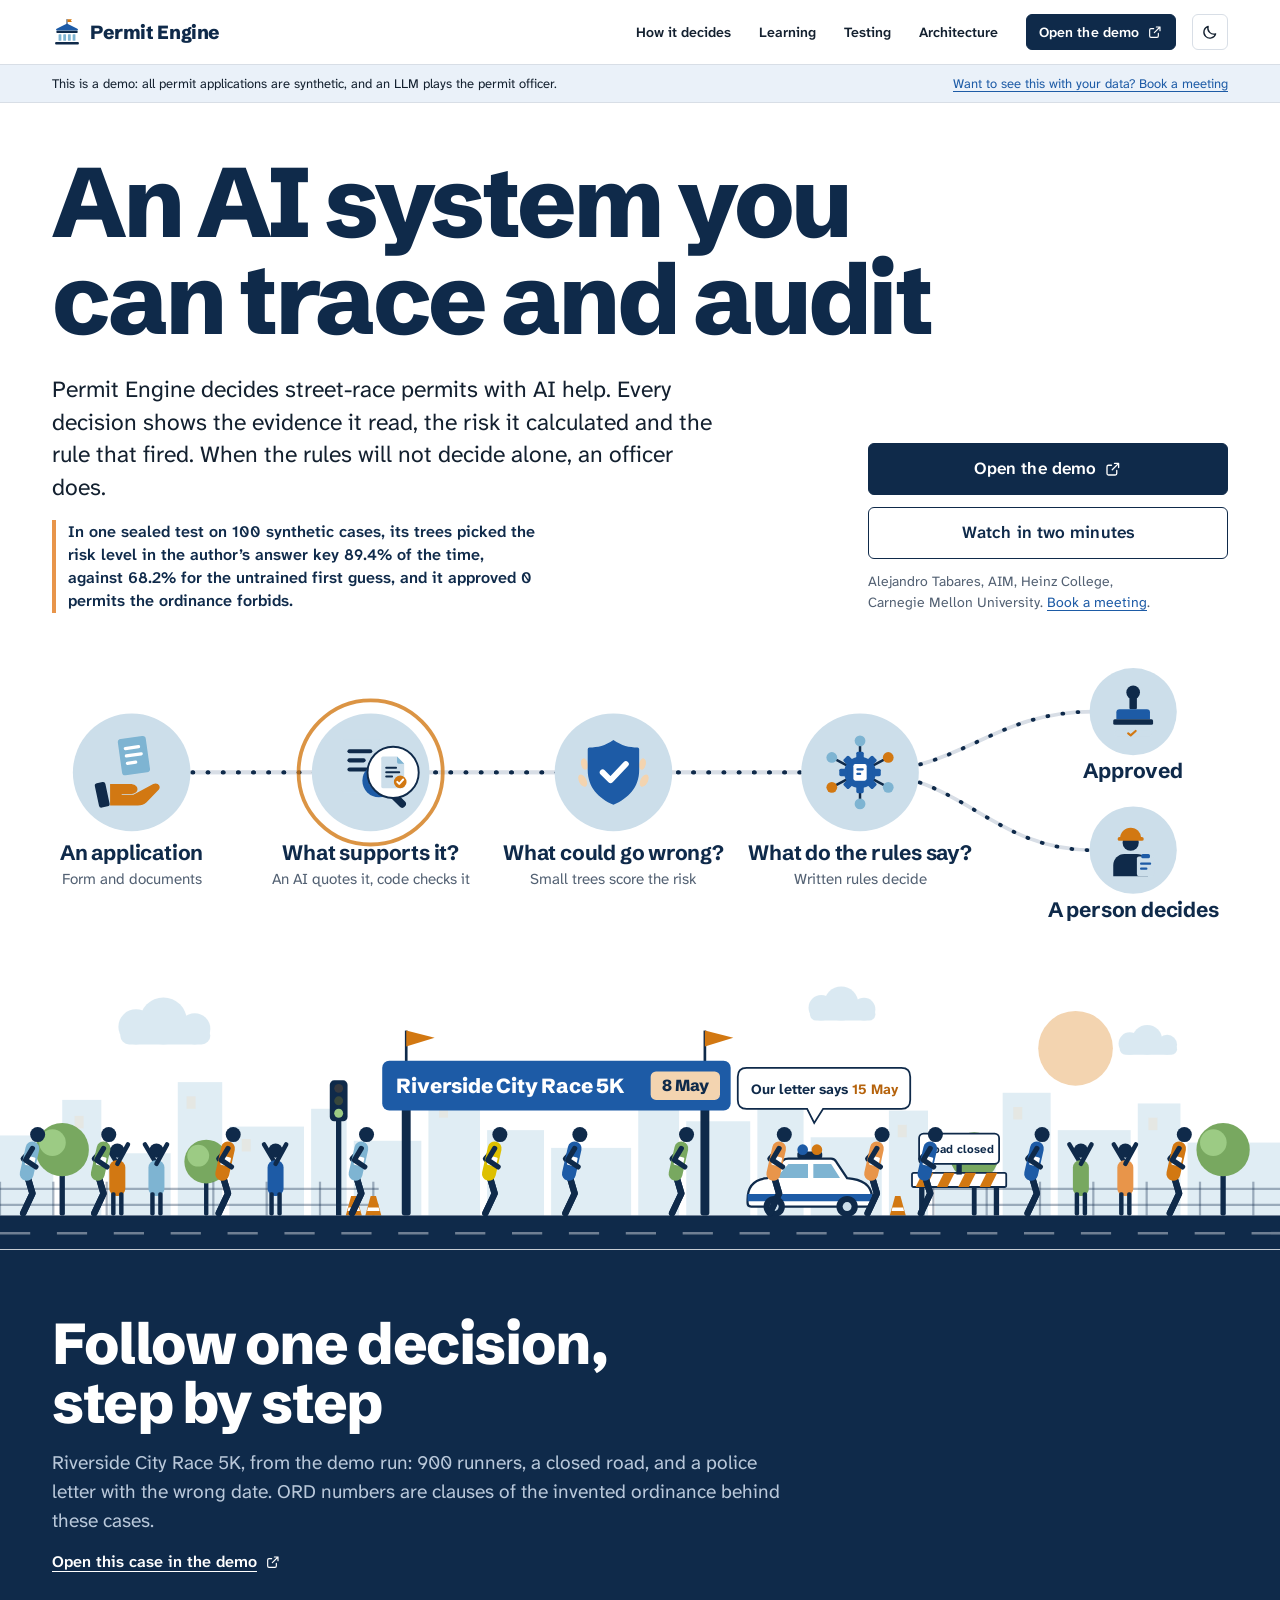
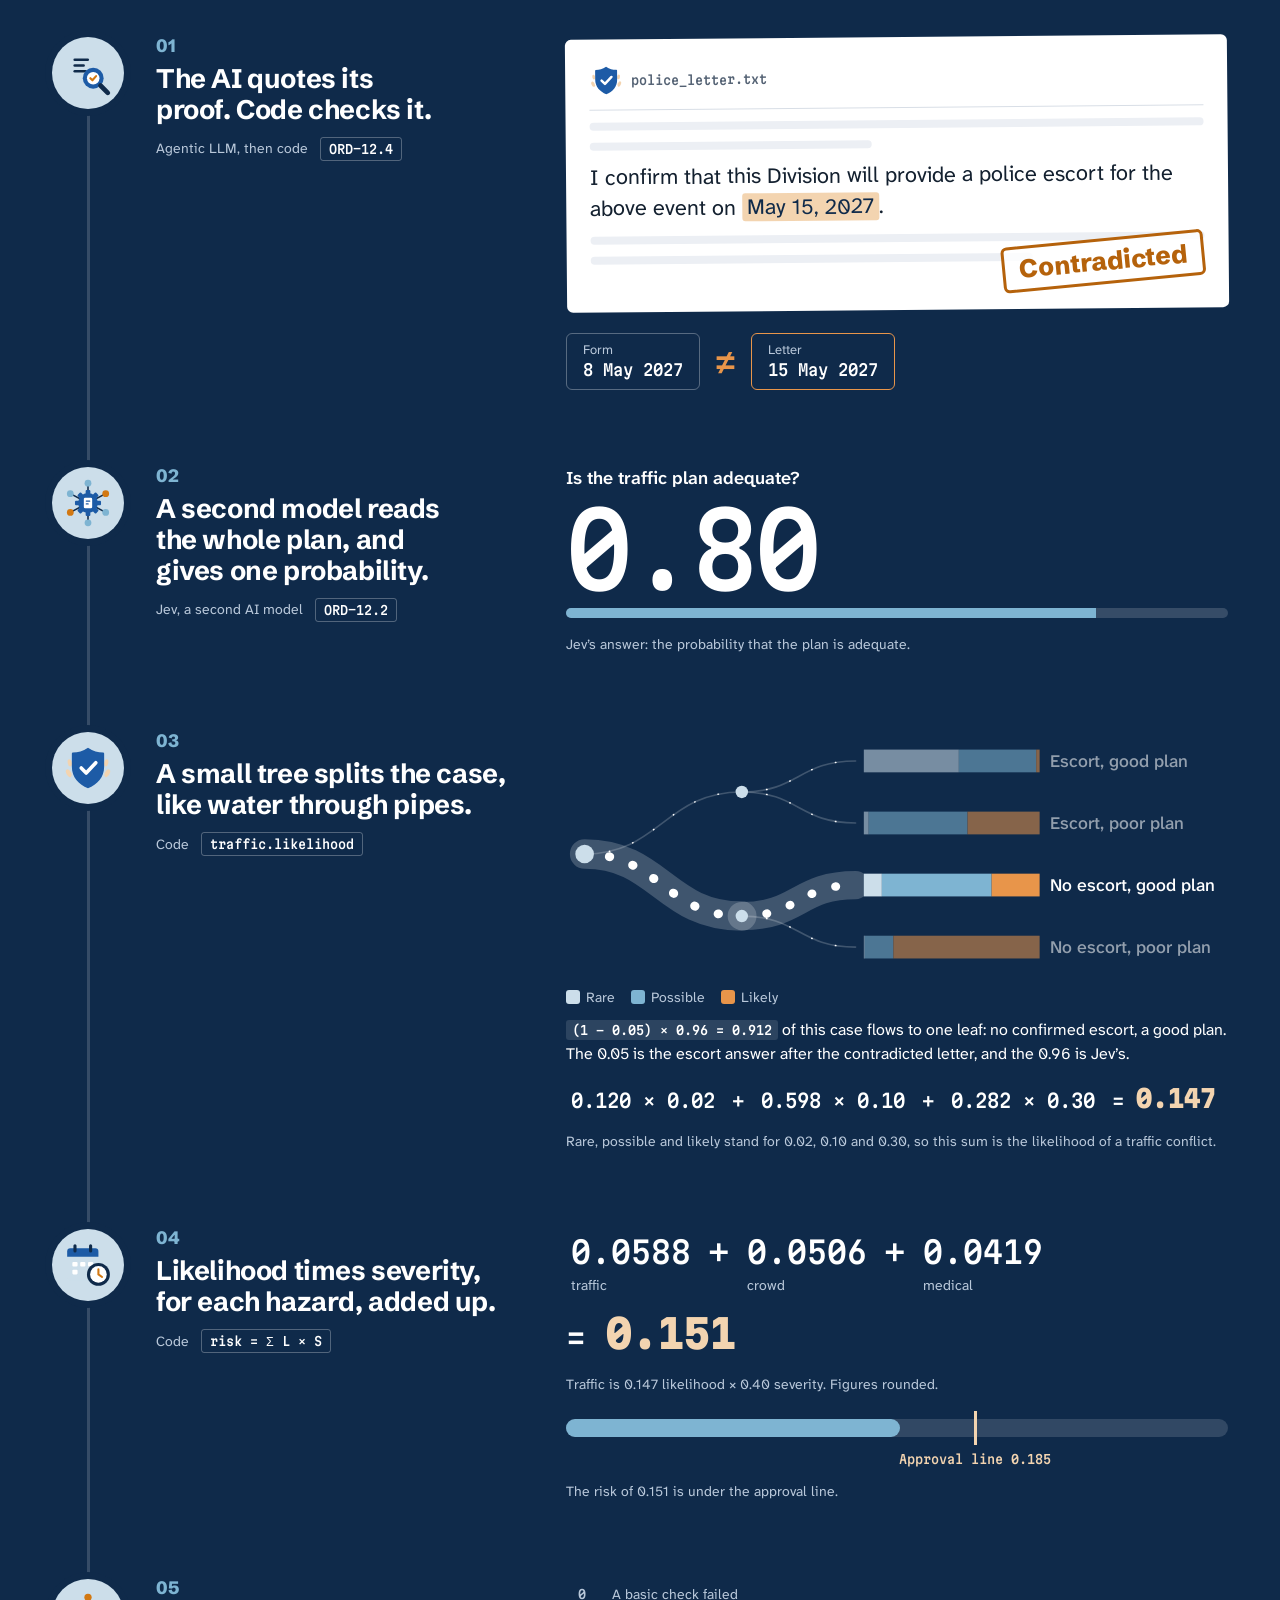
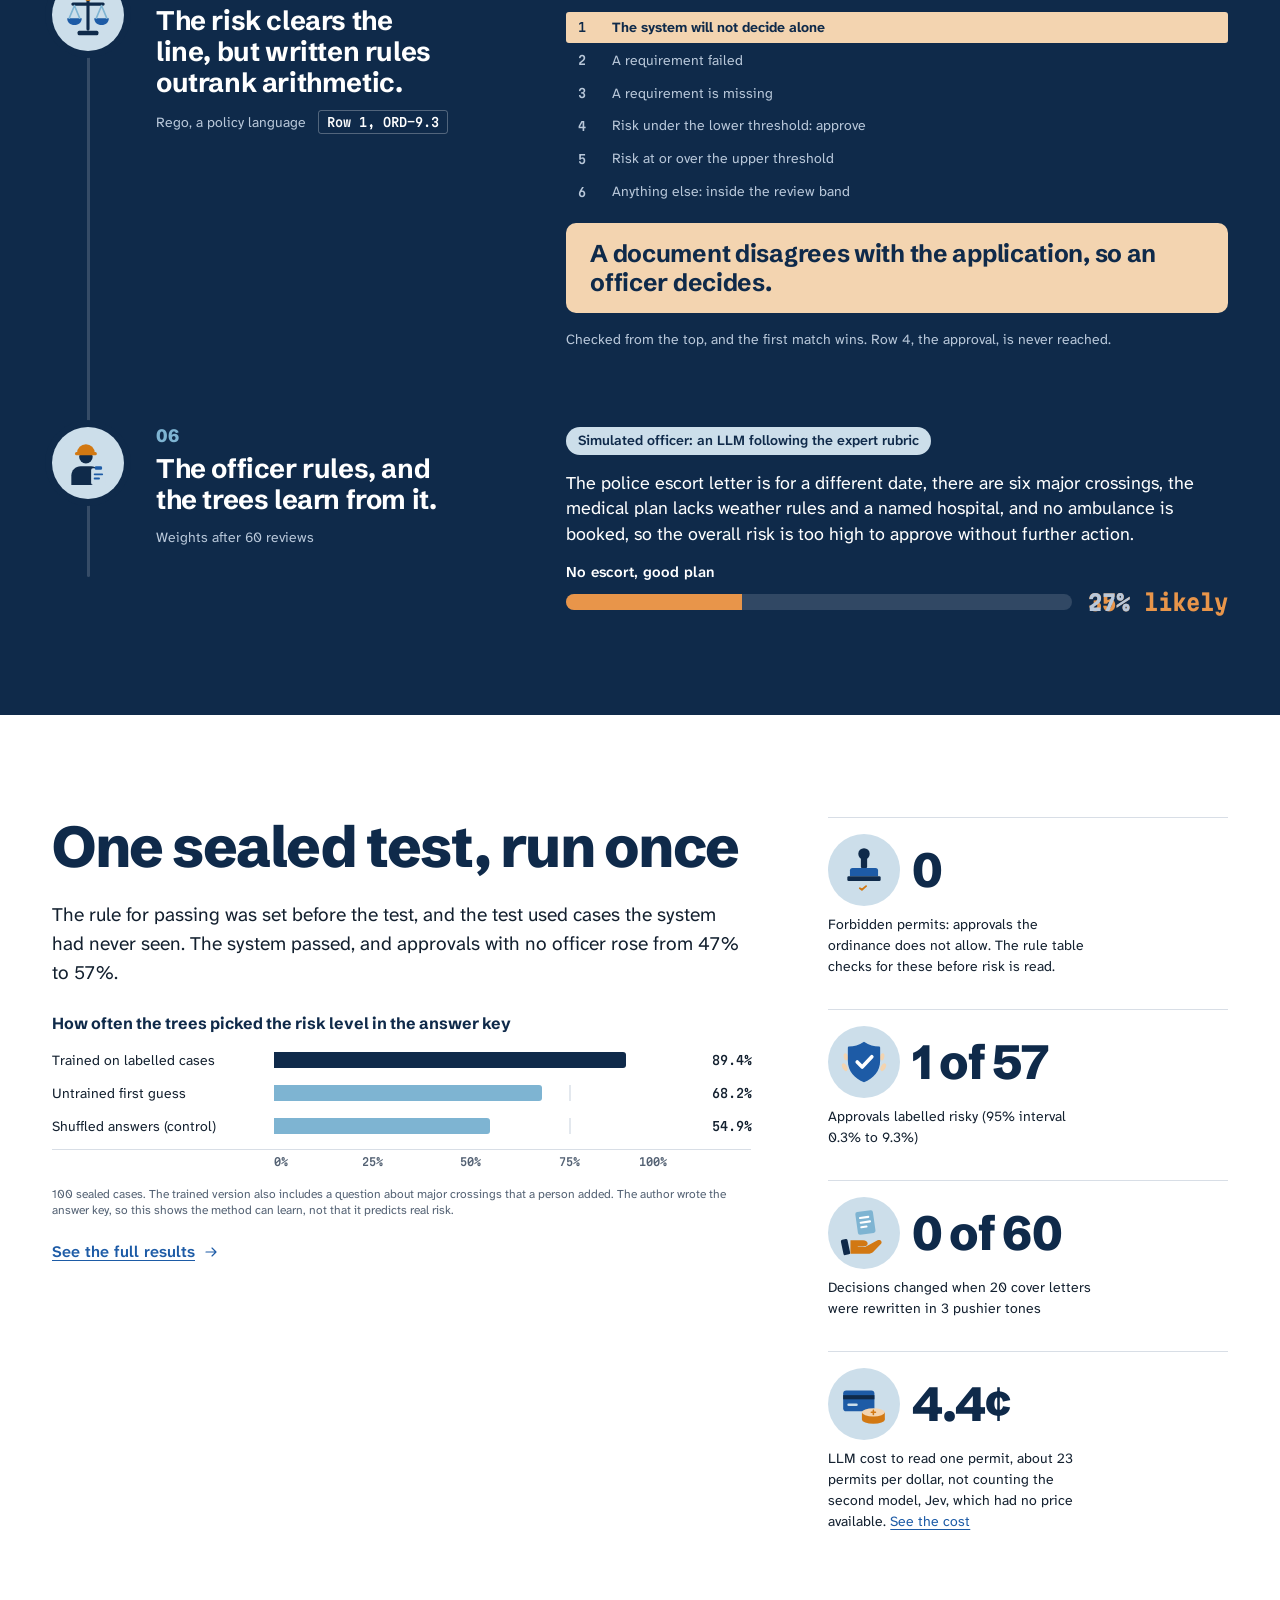
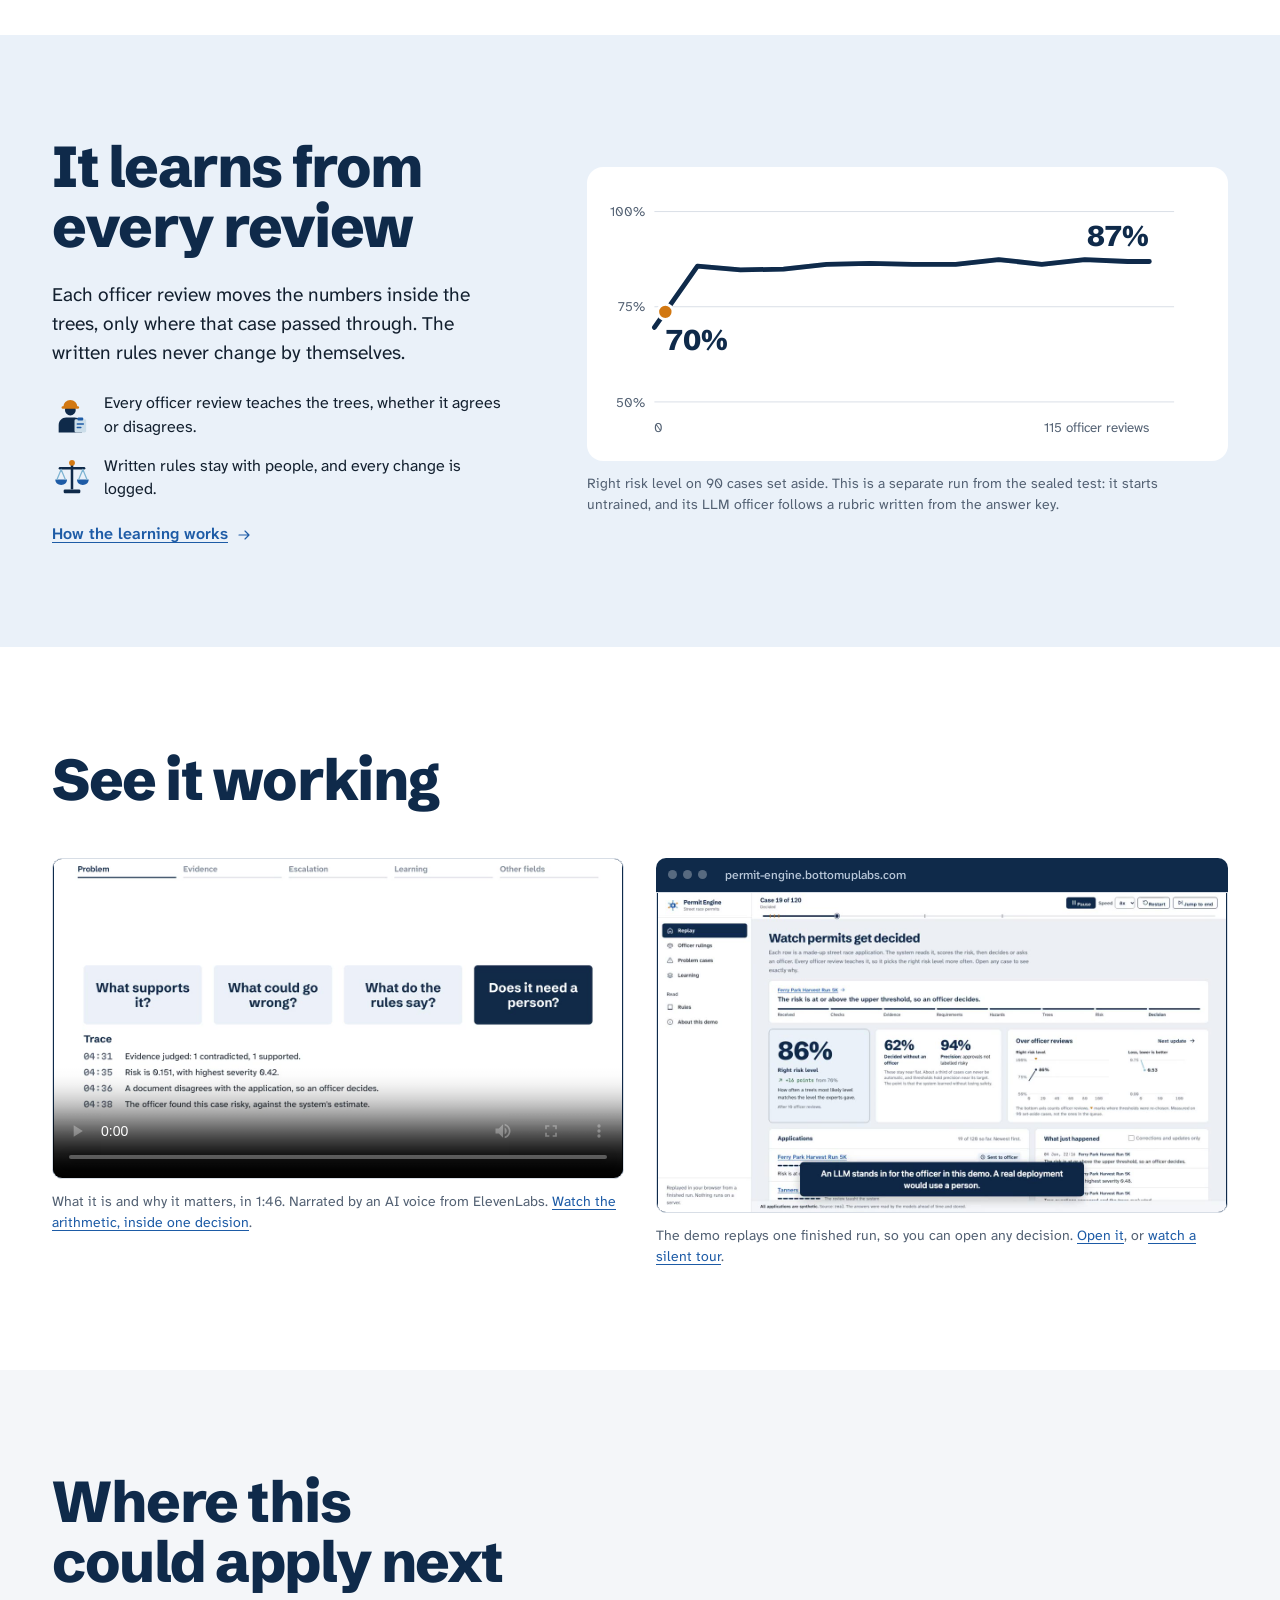
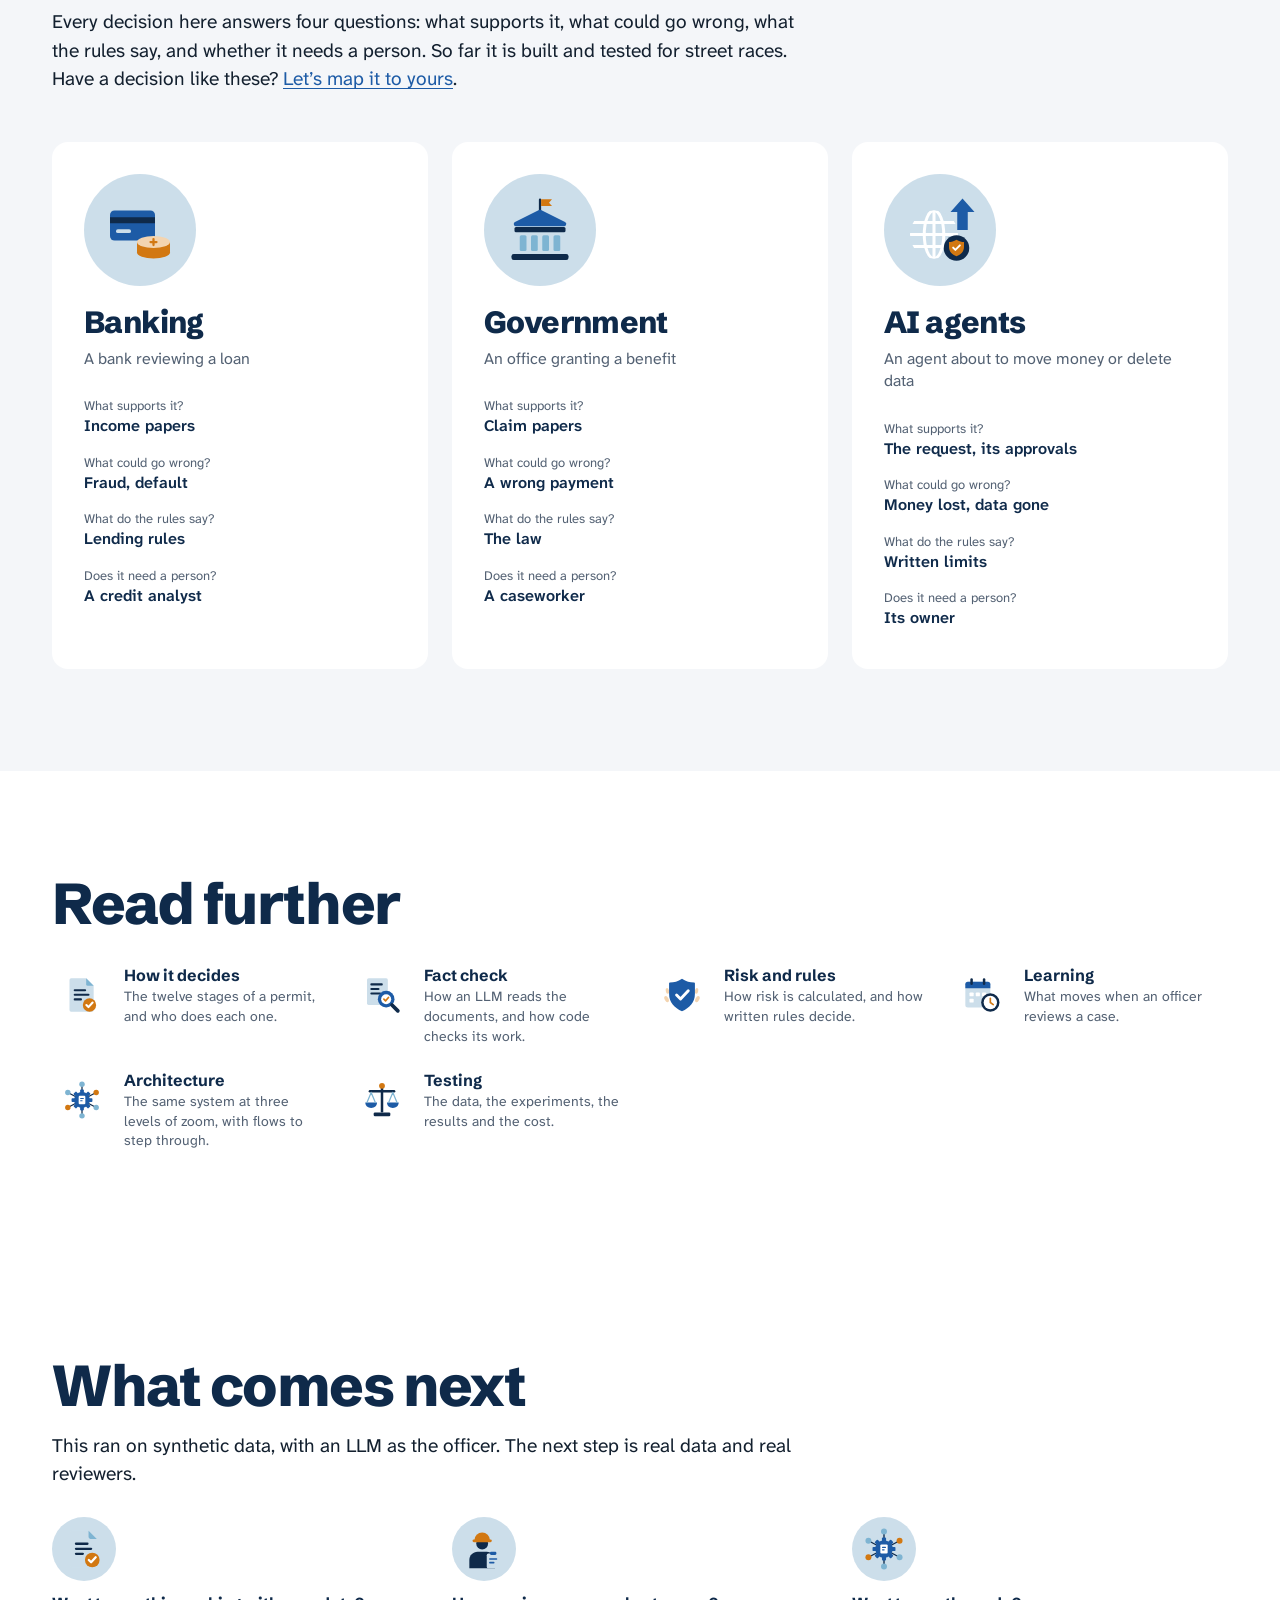
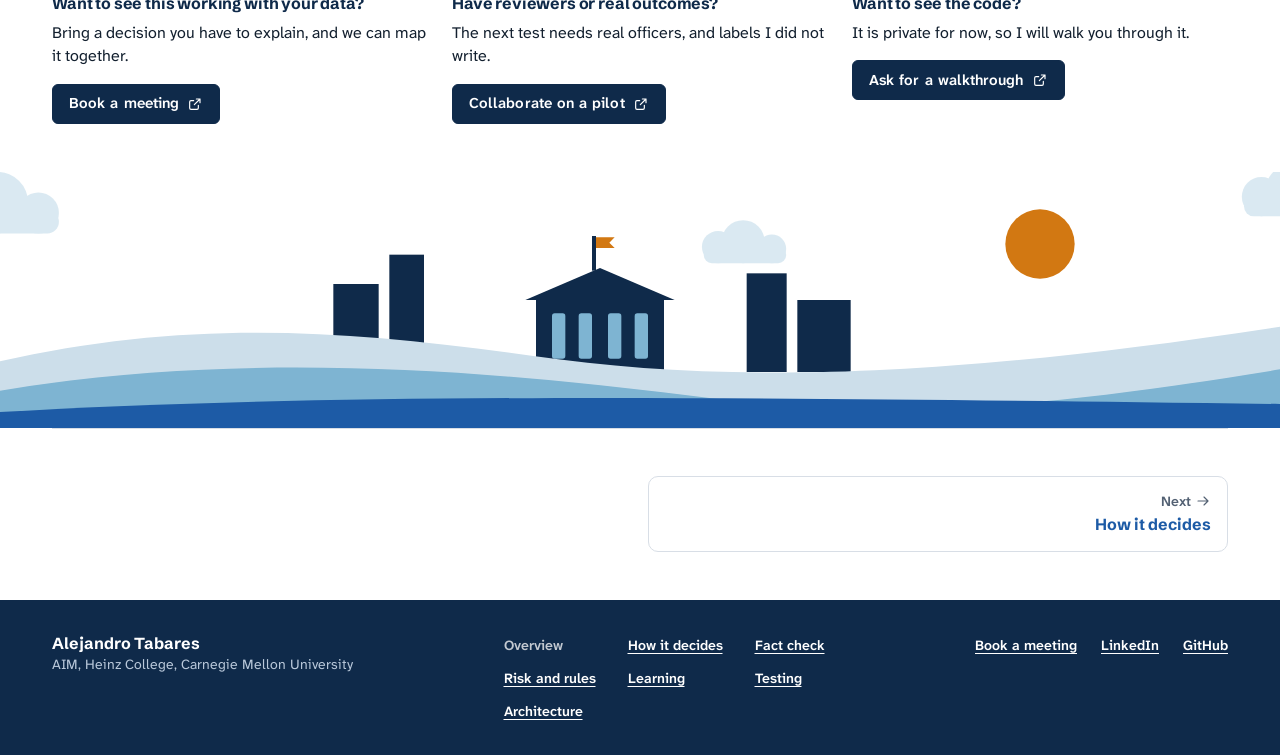
==== commit f7e0cc4f: "Show the work: clearer pages, next steps, and failures as a way to understand the system From a revi" ====
--- a/index.html
+++ b/index.html
@@ -1,2 +1,2 @@
 <!doctype html>
-<html lang="en" data-theme="light"><head><meta charSet="utf-8"/><meta name="viewport" content="width=device-width, initial-scale=1, viewport-fit=cover"/><title>Permit Engine: an AI system you can trace and audit</title><link rel="icon" href="data:image/svg+xml,%3Csvg%20xmlns%3D%22http%3A%2F%2Fwww.w3.org%2F2000%2Fsvg%22%20viewBox%3D%220%200%2032%2032%22%3E%3Crect%20width%3D%2232%22%20height%3D%2232%22%20rx%3D%227%22%20fill%3D%22%230f2a4a%22%2F%3E%3Cpath%20d%3D%22M6%2013%2016%207l10%206v2H6z%22%20fill%3D%22%237eb4d2%22%2F%3E%3Cpath%20d%3D%22M9%2016h3v8H9zM14.500%2016h3v8h-3zM20%2016h3v8h-3z%22%20fill%3D%22%23fff%22%2F%3E%3Crect%20x%3D%226%22%20y%3D%2225%22%20width%3D%2220%22%20height%3D%222%22%20rx%3D%221%22%20fill%3D%22%23e8954a%22%2F%3E%3C%2Fsvg%3E"/><meta name="description" content="An AI system you can trace and audit, for event permits. Every decision shows the evidence it read, the risk it calculated and the rule that fired."/><meta name="author" content="Alejandro Tabares"/><script>(function(){try{var t=localStorage.getItem('pe-theme');if(t)document.documentElement.setAttribute('data-theme',t)}catch(e){}})();</script><link rel="stylesheet" href="./assets/fonts/fonts.css"/><link rel="stylesheet" href="./assets/permit-engine.css"/><link rel="stylesheet" href="./assets/site.css"/></head><body class="pe-app site"><a class="site-skip" href="#main">Skip to content</a><header class="site-hd"><div class="site-wrap site-hd__row"><a class="site-brand" href="./"><svg width="30" height="30" viewBox="0 0 96 96" aria-hidden="true" focusable="false"><rect x="46.5" y="6" width="3" height="18" rx="1.5" fill="#0F2A4A"></rect><path d="M49.5 7H64l-4 4.5 4 4.5H49.5z" fill="#D27812"></path><path d="M48 24 80 40H16z" fill="#1D5BA6" stroke="#1D5BA6" stroke-width="6" stroke-linejoin="round"></path><rect x="14" y="44" width="68" height="7" rx="2" fill="#0F2A4A"></rect><rect x="21" y="55" width="9" height="21" rx="2" fill="#7EB4D2"></rect><rect x="36" y="55" width="9" height="21" rx="2" fill="#7EB4D2"></rect><rect x="51" y="55" width="9" height="21" rx="2" fill="#7EB4D2"></rect><rect x="66" y="55" width="9" height="21" rx="2" fill="#7EB4D2"></rect><rect x="10" y="80" width="76" height="8" rx="3" fill="#0F2A4A"></rect></svg><span>Permit Engine</span></a><nav class="site-nav" aria-label="Site"><ul role="list"><li><a href="./how-it-decides.html">How it decides</a></li><li><a href="./learning.html">Learning</a></li><li><a href="./architecture.html">Architecture</a></li><li><a href="./testing.html">Testing</a></li></ul></nav><a class="pe-button site-btn site-hd__cta" href="https://permit-engine.bottomuplabs.com">Running demo <svg width="16" height="16" viewBox="0 0 24 24" fill="none" stroke="currentColor" stroke-width="1.75" stroke-linecap="round" stroke-linejoin="round" aria-hidden="true" focusable="false"><path d="M14 4.5h5.5V10M19.5 4.5 11 13M17 14v4a2 2 0 0 1-2 2H6a2 2 0 0 1-2-2V9a2 2 0 0 1 2-2h4"></path></svg></a><button type="button" id="theme-toggle" class="site-theme" aria-pressed="false"><svg width="18" height="18" viewBox="0 0 24 24" fill="none" stroke="currentColor" stroke-width="1.75" stroke-linecap="round" stroke-linejoin="round" aria-hidden="true" focusable="false"><path d="M19.5 14.5A8 8 0 0 1 9.5 4.5a8 8 0 1 0 10 10z"></path></svg><span class="site-theme__label">Dark theme</span></button></div></header><p class="site-banner"><span class="site-wrap site-banner__row"><span>Every application on this site is synthetic. In the demo, an LLM stands in for the officer.</span></span></p><main id="main" class="site-main"><div class="lp"><section class="lp-hero" aria-labelledby="page-title"><div class="site-wrap"><h1 id="page-title" class="lp-title">An AI system you can trace and audit</h1><div class="lp-hero__row"><p class="lp-lead lp-lead--hero">Permit Engine decides event permits with AI help. Every decision shows the evidence it read, the risk it calculated and the rule that fired. Anything uncertain goes to a person.</p><div class="lp-hero__cta"><a class="pe-button site-btn lp-cta" href="https://permit-engine.bottomuplabs.com">Open the running demo <svg width="18" height="18" viewBox="0 0 24 24" fill="none" stroke="currentColor" stroke-width="1.75" stroke-linecap="round" stroke-linejoin="round" aria-hidden="true" focusable="false"><path d="M14 4.5h5.5V10M19.5 4.5 11 13M17 14v4a2 2 0 0 1-2 2H6a2 2 0 0 1-2-2V9a2 2 0 0 1 2-2h4"></path></svg></a><a class="pe-button site-btn site-btn--secondary lp-cta" href="#watch">Watch in two minutes</a><p class="pe-small lp-hero__who">Alejandro Tabares, AIM, Heinz College, Carnegie Mellon University</p></div></div><svg class="lp-machine lp-machine--wide" viewBox="0 0 1240 310" role="img" aria-label="An application passes through three questions and written rules. One is approved. The next goes to an officer."><path d="M84 128 L852 128 C 960 128 990 64 1098 64" class="lp-track"></path><path d="M84 128 L852 128 C 960 128 990 210 1098 210" class="lp-track"></path><path d="M84 128 L852 128 C 960 128 990 64 1098 64" class="lp-track lp-track--flow"></path><path d="M84 128 L852 128 C 960 128 990 210 1098 210" class="lp-track lp-track--flow"></path><g><g><circle cx="84" cy="128" r="62" class="lp-ring" opacity="0"><animate attributeName="opacity" dur="16s" repeatCount="indefinite" keyTimes="0;0.006;0.01;0.08;0.506;0.51;0.58;1" values="0;0;0.9;0;0;0.9;0;0"></animate><animate attributeName="r" dur="16s" repeatCount="indefinite" keyTimes="0;0.006;0.01;0.08;0.506;0.51;0.58;1" values="62;62;78;62;62;78;62;62"></animate></circle><circle cx="84" cy="128" r="62" class="lp-disc"></circle><g transform="translate(42 86)"><svg width="84" height="84" viewBox="0 0 96 96" aria-hidden="true" focusable="false"><g transform="rotate(-8 50 30)"><rect x="34" y="6" width="34" height="44" rx="4" fill="#7EB4D2"></rect><rect x="40" y="16" width="20" height="4" rx="2" fill="#FFFFFF"></rect><rect x="40" y="25" width="22" height="4" rx="2" fill="#FFFFFF"></rect><rect x="40" y="34" width="14" height="4" rx="2" fill="#FFFFFF"></rect></g><rect x="6" y="60" width="13" height="30" rx="3" transform="rotate(-12 12.5 75)" fill="#0F2A4A"></rect><path d="M22 62h24c5.5 0 9 2.6 9 6.2S51.5 74 46 74H36v1h14l24-13c5-2.6 10 2.4 6.8 6.6L66 84c-3 2.6-6.4 4-10.4 4H22z" fill="#D27812"></path></svg></g></g><text x="84" y="220" text-anchor="middle" class="lp-machine__t">An application</text><text x="84" y="246" text-anchor="middle" class="lp-machine__w">Form and documents</text></g><g><g><circle cx="336" cy="128" r="62" class="lp-ring" opacity="0"><animate attributeName="opacity" dur="16s" repeatCount="indefinite" keyTimes="0;0.105;0.109;0.179;0.605;0.609;0.679;1" values="0;0;0.9;0;0;0.9;0;0"></animate><animate attributeName="r" dur="16s" repeatCount="indefinite" keyTimes="0;0.105;0.109;0.179;0.605;0.609;0.679;1" values="62;62;78;62;62;78;62;62"></animate></circle><circle cx="336" cy="128" r="62" class="lp-disc"></circle><g transform="translate(294 86)"><svg width="84" height="84" viewBox="0 0 96 96" aria-hidden="true" focusable="false"><rect x="12" y="8" width="50" height="64" rx="4" fill="#CCDEEA"></rect><rect x="20" y="20" width="30" height="5" rx="2.5" fill="#0F2A4A"></rect><rect x="20" y="31" width="22" height="5" rx="2.5" fill="#0F2A4A"></rect><rect x="20" y="42" width="26" height="5" rx="2.5" fill="#0F2A4A"></rect><circle cx="58" cy="58" r="20" fill="#1D5BA6"></circle><circle cx="58" cy="58" r="12" fill="#FFFFFF"></circle><path d="M52.5 58l4 4 7-8" fill="none" stroke="#D27812" stroke-width="4" stroke-linecap="round" stroke-linejoin="round"></path><path d="M72 72l14 14" stroke="#0F2A4A" stroke-width="9" stroke-linecap="round"></path></svg></g></g><text x="336" y="220" text-anchor="middle" class="lp-machine__t">What supports it?</text><text x="336" y="246" text-anchor="middle" class="lp-machine__w">An AI quotes it, code checks it</text></g><g><g><circle cx="592" cy="128" r="62" class="lp-ring" opacity="0"><animate attributeName="opacity" dur="16s" repeatCount="indefinite" keyTimes="0;0.213;0.217;0.287;0.713;0.717;0.787;1" values="0;0;0.9;0;0;0.9;0;0"></animate><animate attributeName="r" dur="16s" repeatCount="indefinite" keyTimes="0;0.213;0.217;0.287;0.713;0.717;0.787;1" values="62;62;78;62;62;78;62;62"></animate></circle><circle cx="592" cy="128" r="62" class="lp-disc"></circle><g transform="translate(550 86)"><svg width="84" height="84" viewBox="0 0 96 96" aria-hidden="true" focusable="false"><ellipse cx="11" cy="58" rx="4.5" ry="8" transform="rotate(-28 11 58)" fill="#F3D4B0"></ellipse><ellipse cx="13" cy="38" rx="4" ry="7" transform="rotate(-12 13 38)" fill="#F3D4B0"></ellipse><ellipse cx="85" cy="58" rx="4.5" ry="8" transform="rotate(28 85 58)" fill="#F3D4B0"></ellipse><ellipse cx="83" cy="38" rx="4" ry="7" transform="rotate(12 83 38)" fill="#F3D4B0"></ellipse><path d="M48 9c10 7 19 9 29 9a2 2 0 0 1 2 2v25c0 21-13 34-31 42C30 79 17 66 17 45V20a2 2 0 0 1 2-2c10 0 19-2 29-9z" fill="#1D5BA6"></path><path d="M35 48l9.5 9.5L63 38" fill="none" stroke="#FFFFFF" stroke-width="7" stroke-linecap="round" stroke-linejoin="round"></path></svg></g></g><text x="592" y="220" text-anchor="middle" class="lp-machine__t">What could go wrong?</text><text x="592" y="246" text-anchor="middle" class="lp-machine__w">Small trees score the risk</text></g><g><g><circle cx="852" cy="128" r="62" class="lp-ring" opacity="0"><animate attributeName="opacity" dur="16s" repeatCount="indefinite" keyTimes="0;0.322;0.326;0.396;0.822;0.826;0.896;1" values="0;0;0.9;0;0;0.9;0;0"></animate><animate attributeName="r" dur="16s" repeatCount="indefinite" keyTimes="0;0.322;0.326;0.396;0.822;0.826;0.896;1" values="62;62;78;62;62;78;62;62"></animate></circle><circle cx="852" cy="128" r="62" class="lp-disc"></circle><g transform="translate(810 86)"><svg width="84" height="84" viewBox="0 0 96 96" aria-hidden="true" focusable="false"><g stroke="#0F2A4A" stroke-width="3" fill="none" stroke-linecap="round"><path d="M48 48V10M48 48l34-18M48 48l34 18M48 48v38M48 48L14 66M48 48L14 30"></path></g><circle cx="48" cy="10" r="6.5" fill="#7EB4D2"></circle><circle cx="82" cy="30" r="6.5" fill="#D27812"></circle><circle cx="82" cy="66" r="6.5" fill="#7EB4D2"></circle><circle cx="48" cy="86" r="6.5" fill="#7EB4D2"></circle><circle cx="14" cy="66" r="6.5" fill="#D27812"></circle><circle cx="14" cy="30" r="6.5" fill="#7EB4D2"></circle><g fill="#1D5BA6"><circle cx="48" cy="48" r="19"></circle><rect x="43.5" y="23" width="9" height="10" rx="2"></rect><rect x="43.5" y="23" width="9" height="10" rx="2" transform="rotate(45 48 48)"></rect><rect x="43.5" y="23" width="9" height="10" rx="2" transform="rotate(90 48 48)"></rect><rect x="43.5" y="23" width="9" height="10" rx="2" transform="rotate(135 48 48)"></rect><rect x="43.5" y="23" width="9" height="10" rx="2" transform="rotate(180 48 48)"></rect><rect x="43.5" y="23" width="9" height="10" rx="2" transform="rotate(225 48 48)"></rect><rect x="43.5" y="23" width="9" height="10" rx="2" transform="rotate(270 48 48)"></rect><rect x="43.5" y="23" width="9" height="10" rx="2" transform="rotate(315 48 48)"></rect></g><rect x="40" y="38" width="16" height="20" rx="2.5" fill="#FFFFFF"></rect><rect x="43.5" y="43" width="9" height="2.6" rx="1.3" fill="#1D5BA6"></rect><rect x="43.5" y="48.5" width="6" height="2.6" rx="1.3" fill="#1D5BA6"></rect></svg></g></g><text x="852" y="220" text-anchor="middle" class="lp-machine__t">What do the rules say?</text><text x="852" y="246" text-anchor="middle" class="lp-machine__w">Written rules decide</text></g><g><circle cx="1140" cy="64" r="46" class="lp-ring" opacity="0"><animate attributeName="opacity" dur="16s" repeatCount="indefinite" keyTimes="0;0.4335;0.4375;0.5075;1" values="0;0;0.9;0;0"></animate><animate attributeName="r" dur="16s" repeatCount="indefinite" keyTimes="0;0.4335;0.4375;0.5075;1" values="46;46;62;46;46"></animate></circle><circle cx="1140" cy="64" r="46" class="lp-disc"></circle><g transform="translate(1108.5 32.5)"><svg width="63" height="63" viewBox="0 0 96 96" aria-hidden="true" focusable="false"><circle cx="48" cy="17" r="11" fill="#0F2A4A"></circle><rect x="42" y="24" width="12" height="20" rx="2" fill="#0F2A4A"></rect><path d="M26 44h44a5 5 0 0 1 5 5v11H21V49a5 5 0 0 1 5-5z" fill="#1D5BA6"></path><rect x="16" y="60" width="64" height="9" rx="2.5" fill="#0F2A4A"></rect><rect x="18" y="78" width="60" height="10" rx="5" fill="#CCDEEA"></rect><path d="M40 83l4 3 8-7" fill="none" stroke="#D27812" stroke-width="3.5" stroke-linecap="round" stroke-linejoin="round"></path></svg></g></g><text x="1140" y="134" text-anchor="middle" class="lp-machine__t">Approved</text><g><circle cx="1140" cy="210" r="46" class="lp-ring" opacity="0"><animate attributeName="opacity" dur="16s" repeatCount="indefinite" keyTimes="0;0.9335;0.9375;0.999;1" values="0;0;0.9;0;0"></animate><animate attributeName="r" dur="16s" repeatCount="indefinite" keyTimes="0;0.9335;0.9375;0.999;1" values="46;46;62;46;46"></animate></circle><circle cx="1140" cy="210" r="46" class="lp-disc"></circle><g transform="translate(1108.5 178.5)"><svg width="63" height="63" viewBox="0 0 96 96" aria-hidden="true" focusable="false"><circle cx="44" cy="36" r="13" fill="#0F2A4A"></circle><path d="M27 29a17 17 0 0 1 34 0z" fill="#D27812"></path><rect x="23" y="27" width="42" height="6" rx="3" fill="#D27812"></rect><path d="M16 90V72c0-10 8-18 18-18h20c10 0 18 8 18 18v18z" fill="#0F2A4A"></path><rect x="54" y="58" width="28" height="32" rx="3.5" fill="#CCDEEA"></rect><rect x="61" y="54" width="14" height="7" rx="2.5" fill="#1D5BA6"></rect><rect x="59" y="68" width="18" height="3.5" rx="1.75" fill="#1D5BA6"></rect><rect x="59" y="76" width="12" height="3.5" rx="1.75" fill="#1D5BA6"></rect></svg></g></g><text x="1140" y="280" text-anchor="middle" class="lp-machine__t">A person decides</text><g class="lp-mover" opacity="0"><animate attributeName="opacity" dur="16s" repeatCount="indefinite" keyTimes="0;0.02;0.4675;0.4875;1" values="0;1;1;0;0"></animate><animateMotion dur="16s" repeatCount="indefinite" path="M84 128 L852 128 C 960 128 990 64 1098 64" keyPoints="0;0;1;1" keyTimes="0;0;0.4375;1" calcMode="linear"></animateMotion><circle r="27" class="lp-mover__ground"></circle><g transform="translate(-20 -20)"><svg width="40" height="40" viewBox="0 0 96 96" aria-hidden="true" focusable="false"><path d="M22 8h36l18 18v58a4 4 0 0 1-4 4H22a4 4 0 0 1-4-4V12a4 4 0 0 1 4-4z" fill="#CCDEEA"></path><path d="M58 8v14a4 4 0 0 0 4 4h14z" fill="#7EB4D2"></path><rect x="28" y="34" width="30" height="5" rx="2.5" fill="#0F2A4A"></rect><rect x="28" y="45" width="38" height="5" rx="2.5" fill="#0F2A4A"></rect><rect x="28" y="56" width="20" height="5" rx="2.5" fill="#0F2A4A"></rect><circle cx="66" cy="72" r="16" fill="#D27812"></circle><path d="M58.5 72l5 5 10-11" fill="none" stroke="#FFFFFF" stroke-width="5" stroke-linecap="round" stroke-linejoin="round"></path></svg></g></g><g class="lp-mover" opacity="0"><animate attributeName="opacity" dur="16s" repeatCount="indefinite" keyTimes="0;0.5;0.52;0.9675;0.9875;1" values="0;0;1;1;0;0"></animate><animateMotion dur="16s" repeatCount="indefinite" path="M84 128 L852 128 C 960 128 990 210 1098 210" keyPoints="0;0;1;1" keyTimes="0;0.5;0.9375;1" calcMode="linear"></animateMotion><circle r="27" class="lp-mover__ground"></circle><g transform="translate(-20 -20)"><svg width="40" height="40" viewBox="0 0 96 96" aria-hidden="true" focusable="false"><path d="M22 8h36l18 18v58a4 4 0 0 1-4 4H22a4 4 0 0 1-4-4V12a4 4 0 0 1 4-4z" fill="#CCDEEA"></path><path d="M58 8v14a4 4 0 0 0 4 4h14z" fill="#7EB4D2"></path><rect x="28" y="34" width="30" height="5" rx="2.5" fill="#0F2A4A"></rect><rect x="28" y="45" width="38" height="5" rx="2.5" fill="#0F2A4A"></rect><rect x="28" y="56" width="20" height="5" rx="2.5" fill="#0F2A4A"></rect><circle cx="66" cy="72" r="16" fill="#D27812"></circle><path d="M58.5 72l5 5 10-11" fill="none" stroke="#FFFFFF" stroke-width="5" stroke-linecap="round" stroke-linejoin="round"></path></svg></g></g><g class="lp-pop" opacity="0"><animate attributeName="opacity" dur="16s" repeatCount="indefinite" keyTimes="0;0.4325;0.4475;0.5375;0.5495;1" values="0;0;1;1;0;0"></animate><text x="1140" y="158" text-anchor="middle">Clean evidence, low risk</text></g><g class="lp-pop" opacity="0"><animate attributeName="opacity" dur="16s" repeatCount="indefinite" keyTimes="0;0.9325;0.9475;0.995;0.999;1" values="0;0;1;1;0;0"></animate><text x="1140" y="304" text-anchor="middle">With the reason attached</text></g></svg><svg class="lp-machine lp-machine--tall" viewBox="0 0 360 830" role="img" aria-label="An application passes through three questions and written rules. One is approved. The next goes to an officer."><path d="M66 62 L66 518 C 66 590 66 620 66 660" class="lp-track"></path><path d="M66 62 L66 518 C 66 600 244 590 244 660" class="lp-track"></path><path d="M66 62 L66 518 C 66 590 66 620 66 660" class="lp-track lp-track--flow"></path><path d="M66 62 L66 518 C 66 600 244 590 244 660" class="lp-track lp-track--flow"></path><g><g><circle cx="66" cy="62" r="50" class="lp-ring" opacity="0"><animate attributeName="opacity" dur="16s" repeatCount="indefinite" keyTimes="0;0.006;0.01;0.08;0.506;0.51;0.58;1" values="0;0;0.9;0;0;0.9;0;0"></animate><animate attributeName="r" dur="16s" repeatCount="indefinite" keyTimes="0;0.006;0.01;0.08;0.506;0.51;0.58;1" values="50;50;66;50;50;66;50;50"></animate></circle><circle cx="66" cy="62" r="50" class="lp-disc"></circle><g transform="translate(32 28)"><svg width="68" height="68" viewBox="0 0 96 96" aria-hidden="true" focusable="false"><g transform="rotate(-8 50 30)"><rect x="34" y="6" width="34" height="44" rx="4" fill="#7EB4D2"></rect><rect x="40" y="16" width="20" height="4" rx="2" fill="#FFFFFF"></rect><rect x="40" y="25" width="22" height="4" rx="2" fill="#FFFFFF"></rect><rect x="40" y="34" width="14" height="4" rx="2" fill="#FFFFFF"></rect></g><rect x="6" y="60" width="13" height="30" rx="3" transform="rotate(-12 12.5 75)" fill="#0F2A4A"></rect><path d="M22 62h24c5.5 0 9 2.6 9 6.2S51.5 74 46 74H36v1h14l24-13c5-2.6 10 2.4 6.8 6.6L66 84c-3 2.6-6.4 4-10.4 4H22z" fill="#D27812"></path></svg></g></g><text x="134" y="58" class="lp-machine__t lp-machine__t--s">An application</text><foreignObject x="134" y="68" width="224" height="60"><p class="lp-machine__fo">Form and documents</p></foreignObject></g><g><g><circle cx="66" cy="214" r="50" class="lp-ring" opacity="0"><animate attributeName="opacity" dur="16s" repeatCount="indefinite" keyTimes="0;0.105;0.109;0.179;0.605;0.609;0.679;1" values="0;0;0.9;0;0;0.9;0;0"></animate><animate attributeName="r" dur="16s" repeatCount="indefinite" keyTimes="0;0.105;0.109;0.179;0.605;0.609;0.679;1" values="50;50;66;50;50;66;50;50"></animate></circle><circle cx="66" cy="214" r="50" class="lp-disc"></circle><g transform="translate(32 180)"><svg width="68" height="68" viewBox="0 0 96 96" aria-hidden="true" focusable="false"><rect x="12" y="8" width="50" height="64" rx="4" fill="#CCDEEA"></rect><rect x="20" y="20" width="30" height="5" rx="2.5" fill="#0F2A4A"></rect><rect x="20" y="31" width="22" height="5" rx="2.5" fill="#0F2A4A"></rect><rect x="20" y="42" width="26" height="5" rx="2.5" fill="#0F2A4A"></rect><circle cx="58" cy="58" r="20" fill="#1D5BA6"></circle><circle cx="58" cy="58" r="12" fill="#FFFFFF"></circle><path d="M52.5 58l4 4 7-8" fill="none" stroke="#D27812" stroke-width="4" stroke-linecap="round" stroke-linejoin="round"></path><path d="M72 72l14 14" stroke="#0F2A4A" stroke-width="9" stroke-linecap="round"></path></svg></g></g><text x="134" y="210" class="lp-machine__t lp-machine__t--s">What supports it?</text><foreignObject x="134" y="220" width="224" height="60"><p class="lp-machine__fo">An AI quotes it, code checks it</p></foreignObject></g><g><g><circle cx="66" cy="366" r="50" class="lp-ring" opacity="0"><animate attributeName="opacity" dur="16s" repeatCount="indefinite" keyTimes="0;0.213;0.217;0.287;0.713;0.717;0.787;1" values="0;0;0.9;0;0;0.9;0;0"></animate><animate attributeName="r" dur="16s" repeatCount="indefinite" keyTimes="0;0.213;0.217;0.287;0.713;0.717;0.787;1" values="50;50;66;50;50;66;50;50"></animate></circle><circle cx="66" cy="366" r="50" class="lp-disc"></circle><g transform="translate(32 332)"><svg width="68" height="68" viewBox="0 0 96 96" aria-hidden="true" focusable="false"><ellipse cx="11" cy="58" rx="4.5" ry="8" transform="rotate(-28 11 58)" fill="#F3D4B0"></ellipse><ellipse cx="13" cy="38" rx="4" ry="7" transform="rotate(-12 13 38)" fill="#F3D4B0"></ellipse><ellipse cx="85" cy="58" rx="4.5" ry="8" transform="rotate(28 85 58)" fill="#F3D4B0"></ellipse><ellipse cx="83" cy="38" rx="4" ry="7" transform="rotate(12 83 38)" fill="#F3D4B0"></ellipse><path d="M48 9c10 7 19 9 29 9a2 2 0 0 1 2 2v25c0 21-13 34-31 42C30 79 17 66 17 45V20a2 2 0 0 1 2-2c10 0 19-2 29-9z" fill="#1D5BA6"></path><path d="M35 48l9.5 9.5L63 38" fill="none" stroke="#FFFFFF" stroke-width="7" stroke-linecap="round" stroke-linejoin="round"></path></svg></g></g><text x="134" y="362" class="lp-machine__t lp-machine__t--s">What could go wrong?</text><foreignObject x="134" y="372" width="224" height="60"><p class="lp-machine__fo">Small trees score the risk</p></foreignObject></g><g><g><circle cx="66" cy="518" r="50" class="lp-ring" opacity="0"><animate attributeName="opacity" dur="16s" repeatCount="indefinite" keyTimes="0;0.322;0.326;0.396;0.822;0.826;0.896;1" values="0;0;0.9;0;0;0.9;0;0"></animate><animate attributeName="r" dur="16s" repeatCount="indefinite" keyTimes="0;0.322;0.326;0.396;0.822;0.826;0.896;1" values="50;50;66;50;50;66;50;50"></animate></circle><circle cx="66" cy="518" r="50" class="lp-disc"></circle><g transform="translate(32 484)"><svg width="68" height="68" viewBox="0 0 96 96" aria-hidden="true" focusable="false"><g stroke="#0F2A4A" stroke-width="3" fill="none" stroke-linecap="round"><path d="M48 48V10M48 48l34-18M48 48l34 18M48 48v38M48 48L14 66M48 48L14 30"></path></g><circle cx="48" cy="10" r="6.5" fill="#7EB4D2"></circle><circle cx="82" cy="30" r="6.5" fill="#D27812"></circle><circle cx="82" cy="66" r="6.5" fill="#7EB4D2"></circle><circle cx="48" cy="86" r="6.5" fill="#7EB4D2"></circle><circle cx="14" cy="66" r="6.5" fill="#D27812"></circle><circle cx="14" cy="30" r="6.5" fill="#7EB4D2"></circle><g fill="#1D5BA6"><circle cx="48" cy="48" r="19"></circle><rect x="43.5" y="23" width="9" height="10" rx="2"></rect><rect x="43.5" y="23" width="9" height="10" rx="2" transform="rotate(45 48 48)"></rect><rect x="43.5" y="23" width="9" height="10" rx="2" transform="rotate(90 48 48)"></rect><rect x="43.5" y="23" width="9" height="10" rx="2" transform="rotate(135 48 48)"></rect><rect x="43.5" y="23" width="9" height="10" rx="2" transform="rotate(180 48 48)"></rect><rect x="43.5" y="23" width="9" height="10" rx="2" transform="rotate(225 48 48)"></rect><rect x="43.5" y="23" width="9" height="10" rx="2" transform="rotate(270 48 48)"></rect><rect x="43.5" y="23" width="9" height="10" rx="2" transform="rotate(315 48 48)"></rect></g><rect x="40" y="38" width="16" height="20" rx="2.5" fill="#FFFFFF"></rect><rect x="43.5" y="43" width="9" height="2.6" rx="1.3" fill="#1D5BA6"></rect><rect x="43.5" y="48.5" width="6" height="2.6" rx="1.3" fill="#1D5BA6"></rect></svg></g></g><text x="134" y="514" class="lp-machine__t lp-machine__t--s">What do the rules say?</text><foreignObject x="134" y="524" width="224" height="60"><p class="lp-machine__fo">Written rules decide</p></foreignObject></g><g><circle cx="66" cy="704" r="46" class="lp-ring" opacity="0"><animate attributeName="opacity" dur="16s" repeatCount="indefinite" keyTimes="0;0.4335;0.4375;0.5075;1" values="0;0;0.9;0;0"></animate><animate attributeName="r" dur="16s" repeatCount="indefinite" keyTimes="0;0.4335;0.4375;0.5075;1" values="46;46;62;46;46"></animate></circle><circle cx="66" cy="704" r="46" class="lp-disc"></circle><g transform="translate(34.5 672.5)"><svg width="63" height="63" viewBox="0 0 96 96" aria-hidden="true" focusable="false"><circle cx="48" cy="17" r="11" fill="#0F2A4A"></circle><rect x="42" y="24" width="12" height="20" rx="2" fill="#0F2A4A"></rect><path d="M26 44h44a5 5 0 0 1 5 5v11H21V49a5 5 0 0 1 5-5z" fill="#1D5BA6"></path><rect x="16" y="60" width="64" height="9" rx="2.5" fill="#0F2A4A"></rect><rect x="18" y="78" width="60" height="10" rx="5" fill="#CCDEEA"></rect><path d="M40 83l4 3 8-7" fill="none" stroke="#D27812" stroke-width="3.5" stroke-linecap="round" stroke-linejoin="round"></path></svg></g></g><text x="66" y="774" text-anchor="middle" class="lp-machine__t lp-machine__t--s">Approved</text><g><circle cx="244" cy="704" r="46" class="lp-ring" opacity="0"><animate attributeName="opacity" dur="16s" repeatCount="indefinite" keyTimes="0;0.9335;0.9375;0.999;1" values="0;0;0.9;0;0"></animate><animate attributeName="r" dur="16s" repeatCount="indefinite" keyTimes="0;0.9335;0.9375;0.999;1" values="46;46;62;46;46"></animate></circle><circle cx="244" cy="704" r="46" class="lp-disc"></circle><g transform="translate(212.5 672.5)"><svg width="63" height="63" viewBox="0 0 96 96" aria-hidden="true" focusable="false"><circle cx="44" cy="36" r="13" fill="#0F2A4A"></circle><path d="M27 29a17 17 0 0 1 34 0z" fill="#D27812"></path><rect x="23" y="27" width="42" height="6" rx="3" fill="#D27812"></rect><path d="M16 90V72c0-10 8-18 18-18h20c10 0 18 8 18 18v18z" fill="#0F2A4A"></path><rect x="54" y="58" width="28" height="32" rx="3.5" fill="#CCDEEA"></rect><rect x="61" y="54" width="14" height="7" rx="2.5" fill="#1D5BA6"></rect><rect x="59" y="68" width="18" height="3.5" rx="1.75" fill="#1D5BA6"></rect><rect x="59" y="76" width="12" height="3.5" rx="1.75" fill="#1D5BA6"></rect></svg></g></g><text x="244" y="774" text-anchor="middle" class="lp-machine__t lp-machine__t--s">A person decides</text><g class="lp-mover" opacity="0"><animate attributeName="opacity" dur="16s" repeatCount="indefinite" keyTimes="0;0.02;0.4675;0.4875;1" values="0;1;1;0;0"></animate><animateMotion dur="16s" repeatCount="indefinite" path="M66 62 L66 518 C 66 590 66 620 66 660" keyPoints="0;0;1;1" keyTimes="0;0;0.4375;1" calcMode="linear"></animateMotion><circle r="27" class="lp-mover__ground"></circle><g transform="translate(-20 -20)"><svg width="40" height="40" viewBox="0 0 96 96" aria-hidden="true" focusable="false"><path d="M22 8h36l18 18v58a4 4 0 0 1-4 4H22a4 4 0 0 1-4-4V12a4 4 0 0 1 4-4z" fill="#CCDEEA"></path><path d="M58 8v14a4 4 0 0 0 4 4h14z" fill="#7EB4D2"></path><rect x="28" y="34" width="30" height="5" rx="2.5" fill="#0F2A4A"></rect><rect x="28" y="45" width="38" height="5" rx="2.5" fill="#0F2A4A"></rect><rect x="28" y="56" width="20" height="5" rx="2.5" fill="#0F2A4A"></rect><circle cx="66" cy="72" r="16" fill="#D27812"></circle><path d="M58.5 72l5 5 10-11" fill="none" stroke="#FFFFFF" stroke-width="5" stroke-linecap="round" stroke-linejoin="round"></path></svg></g></g><g class="lp-mover" opacity="0"><animate attributeName="opacity" dur="16s" repeatCount="indefinite" keyTimes="0;0.5;0.52;0.9675;0.9875;1" values="0;0;1;1;0;0"></animate><animateMotion dur="16s" repeatCount="indefinite" path="M66 62 L66 518 C 66 600 244 590 244 660" keyPoints="0;0;1;1" keyTimes="0;0.5;0.9375;1" calcMode="linear"></animateMotion><circle r="27" class="lp-mover__ground"></circle><g transform="translate(-20 -20)"><svg width="40" height="40" viewBox="0 0 96 96" aria-hidden="true" focusable="false"><path d="M22 8h36l18 18v58a4 4 0 0 1-4 4H22a4 4 0 0 1-4-4V12a4 4 0 0 1 4-4z" fill="#CCDEEA"></path><path d="M58 8v14a4 4 0 0 0 4 4h14z" fill="#7EB4D2"></path><rect x="28" y="34" width="30" height="5" rx="2.5" fill="#0F2A4A"></rect><rect x="28" y="45" width="38" height="5" rx="2.5" fill="#0F2A4A"></rect><rect x="28" y="56" width="20" height="5" rx="2.5" fill="#0F2A4A"></rect><circle cx="66" cy="72" r="16" fill="#D27812"></circle><path d="M58.5 72l5 5 10-11" fill="none" stroke="#FFFFFF" stroke-width="5" stroke-linecap="round" stroke-linejoin="round"></path></svg></g></g></svg></div></section><div class="lp-race"><svg viewBox="0 0 1440 300" preserveAspectRatio="xMidYMax slice" role="img" aria-label="Runners pass under a banner for the Riverside City Race 5K on 8 May 2027. A police car waits by a closed road, with a letter that says 15 May 2027."><circle cx="1210" cy="74" r="42" fill="#f3d4b0"></circle><g class="lp-runner" style="--x:120px;animation-duration:150s;animation-delay:-20s"><g transform="translate(0 30) scale(1.1)" class="lp-cloud"><circle cx="30" cy="18" r="18"></circle><circle cx="58" cy="12" r="24"></circle><circle cx="90" cy="20" r="16"></circle><rect x="14" y="18" width="92" height="18" rx="9"></rect></g></g><g class="lp-runner" style="--x:900px;animation-duration:190s;animation-delay:-110s"><g transform="translate(0 14) scale(0.8)" class="lp-cloud"><circle cx="30" cy="18" r="18"></circle><circle cx="58" cy="12" r="24"></circle><circle cx="90" cy="20" r="16"></circle><rect x="14" y="18" width="92" height="18" rx="9"></rect></g></g><g class="lp-runner" style="--x:1250px;animation-duration:170s;animation-delay:-60s"><g transform="translate(0 56) scale(0.7)" class="lp-cloud"><circle cx="30" cy="18" r="18"></circle><circle cx="58" cy="12" r="24"></circle><circle cx="90" cy="20" r="16"></circle><rect x="14" y="18" width="92" height="18" rx="9"></rect></g></g><g class="lp-far"><rect x="0" y="172" width="60" height="90"></rect><rect x="70" y="132" width="44" height="130"></rect><rect x="122" y="192" width="70" height="70"></rect><rect x="200" y="112" width="50" height="150"></rect><rect x="258" y="162" width="84" height="100"></rect><rect x="350" y="142" width="40" height="120"></rect><rect x="398" y="178" width="76" height="84"></rect><rect x="482" y="122" width="58" height="140"></rect><rect x="548" y="166" width="64" height="96"></rect><rect x="620" y="186" width="90" height="76"></rect><rect x="718" y="134" width="46" height="128"></rect><rect x="772" y="156" width="72" height="106"></rect><rect x="852" y="106" width="52" height="156"></rect><rect x="912" y="174" width="80" height="88"></rect><rect x="1000" y="144" width="44" height="118"></rect><rect x="1052" y="188" width="68" height="74"></rect><rect x="1128" y="124" width="54" height="138"></rect><rect x="1190" y="166" width="82" height="96"></rect><rect x="1280" y="136" width="48" height="126"></rect><rect x="1336" y="180" width="104" height="82"></rect></g><rect x="210" y="128" width="10" height="14" fill="#f3d4b0" class="lp-lit" style="animation-delay:0s"></rect><rect x="272" y="176" width="10" height="14" fill="#f3d4b0" class="lp-lit" style="animation-delay:2.5s"></rect><rect x="494" y="138" width="10" height="14" fill="#f3d4b0" class="lp-lit" style="animation-delay:5s"></rect><rect x="864" y="122" width="10" height="14" fill="#f3d4b0" class="lp-lit" style="animation-delay:1.5s"></rect><rect x="1140" y="140" width="10" height="14" fill="#f3d4b0" class="lp-lit" style="animation-delay:3.5s"></rect><rect x="1292" y="152" width="10" height="14" fill="#f3d4b0" class="lp-lit" style="animation-delay:6s"></rect><rect x="84" y="150" width="10" height="14" fill="#f3d4b0" class="lp-lit" style="animation-delay:4.5s"></rect><rect x="1010" y="160" width="10" height="14" fill="#f3d4b0" class="lp-lit" style="animation-delay:7s"></rect><g transform="translate(70 262) scale(1)"><g class="lp-sway" style="animation-delay:0s"><rect x="-3" y="-52" width="6" height="52" rx="2" class="lp-figure"></rect><circle cx="0" cy="-74" r="30" fill="#78a860"></circle><circle cx="-11" cy="-82" r="15" fill="#9ccb84"></circle></g></g><g transform="translate(232 262) scale(0.82)"><g class="lp-sway" style="animation-delay:-2s"><rect x="-3" y="-52" width="6" height="52" rx="2" class="lp-figure"></rect><circle cx="0" cy="-74" r="30" fill="#78a860"></circle><circle cx="-11" cy="-82" r="15" fill="#9ccb84"></circle></g></g><g transform="translate(1096 262) scale(0.9)"><g class="lp-sway" style="animation-delay:-1s"><rect x="-3" y="-52" width="6" height="52" rx="2" class="lp-figure"></rect><circle cx="0" cy="-74" r="30" fill="#78a860"></circle><circle cx="-11" cy="-82" r="15" fill="#9ccb84"></circle></g></g><g transform="translate(1376 262) scale(1)"><g class="lp-sway" style="animation-delay:-3s"><rect x="-3" y="-52" width="6" height="52" rx="2" class="lp-figure"></rect><circle cx="0" cy="-74" r="30" fill="#78a860"></circle><circle cx="-11" cy="-82" r="15" fill="#9ccb84"></circle></g></g><g class="lp-rail"><path d="M0 232 H426 M0 250 H426 M1040 232 H1440 M1040 250 H1440"></path><path d="M0 224 V262"></path><path d="M60 224 V262"></path><path d="M120 224 V262"></path><path d="M180 224 V262"></path><path d="M240 224 V262"></path><path d="M300 224 V262"></path><path d="M360 224 V262"></path><path d="M420 224 V262"></path><path d="M1050 224 V262"></path><path d="M1110 224 V262"></path><path d="M1170 224 V262"></path><path d="M1230 224 V262"></path><path d="M1290 224 V262"></path><path d="M1350 224 V262"></path><path d="M1410 224 V262"></path></g><g transform="translate(132 262)"><path d="M0 -58 L-13 -80" class="lp-limb lp-limb--fan"></path><rect x="-9" y="-62" width="18" height="40" rx="8" fill="#d27812"></rect><rect x="-7" y="-26" width="5" height="26" rx="2" class="lp-figure"></rect><rect x="2" y="-26" width="5" height="26" rx="2" class="lp-figure"></rect><circle cx="0" cy="-73" r="8" class="lp-figure"></circle><g transform="translate(0 -58)"><g class="lp-wave" style="animation-delay:0s"><path d="M0 0 L12 -22" class="lp-limb lp-limb--fan"></path></g></g></g><g transform="translate(176 262)"><path d="M0 -58 L-13 -80" class="lp-limb lp-limb--fan"></path><rect x="-9" y="-62" width="18" height="40" rx="8" fill="#7eb4d2"></rect><rect x="-7" y="-26" width="5" height="26" rx="2" class="lp-figure"></rect><rect x="2" y="-26" width="5" height="26" rx="2" class="lp-figure"></rect><circle cx="0" cy="-73" r="8" class="lp-figure"></circle><g transform="translate(0 -58)"><g class="lp-wave" style="animation-delay:-0.7s"><path d="M0 0 L12 -22" class="lp-limb lp-limb--fan"></path></g></g></g><g transform="translate(310 262)"><path d="M0 -58 L-13 -80" class="lp-limb lp-limb--fan"></path><rect x="-9" y="-62" width="18" height="40" rx="8" fill="#1d5ba6"></rect><rect x="-7" y="-26" width="5" height="26" rx="2" class="lp-figure"></rect><rect x="2" y="-26" width="5" height="26" rx="2" class="lp-figure"></rect><circle cx="0" cy="-73" r="8" class="lp-figure"></circle><g transform="translate(0 -58)"><g class="lp-wave" style="animation-delay:-1.3s"><path d="M0 0 L12 -22" class="lp-limb lp-limb--fan"></path></g></g></g><g transform="translate(1216 262)"><path d="M0 -58 L-13 -80" class="lp-limb lp-limb--fan"></path><rect x="-9" y="-62" width="18" height="40" rx="8" fill="#78a860"></rect><rect x="-7" y="-26" width="5" height="26" rx="2" class="lp-figure"></rect><rect x="2" y="-26" width="5" height="26" rx="2" class="lp-figure"></rect><circle cx="0" cy="-73" r="8" class="lp-figure"></circle><g transform="translate(0 -58)"><g class="lp-wave" style="animation-delay:-0.4s"><path d="M0 0 L12 -22" class="lp-limb lp-limb--fan"></path></g></g></g><g transform="translate(1266 262)"><path d="M0 -58 L-13 -80" class="lp-limb lp-limb--fan"></path><rect x="-9" y="-62" width="18" height="40" rx="8" fill="#e8954a"></rect><rect x="-7" y="-26" width="5" height="26" rx="2" class="lp-figure"></rect><rect x="2" y="-26" width="5" height="26" rx="2" class="lp-figure"></rect><circle cx="0" cy="-73" r="8" class="lp-figure"></circle><g transform="translate(0 -58)"><g class="lp-wave" style="animation-delay:-1s"><path d="M0 0 L12 -22" class="lp-limb lp-limb--fan"></path></g></g></g><g><rect x="452" y="92" width="10" height="170" rx="3" class="lp-figure"></rect><rect x="788" y="92" width="10" height="170" rx="3" class="lp-figure"></rect><path d="M457 92 V54" class="lp-pole"></path><path d="M793 92 V54" class="lp-pole"></path><path d="M457 54 L489 62 L457 72 Z" fill="#d27812" class="lp-flag"></path><path d="M793 54 L825 62 L793 72 Z" fill="#d27812" class="lp-flag" style="animation-delay:-1.1s"></path><rect x="430" y="88" width="392" height="56" rx="8" fill="#1d5ba6"></rect><text x="446" y="124" class="lp-race__title">Riverside City Race 5K</text><rect x="732" y="100" width="78" height="32" rx="6" fill="#f3d4b0"></rect><text x="771" y="122" text-anchor="middle" class="lp-race__date">8 May</text></g><g transform="translate(835 262)"><g><path d="M6 -18 Q6 -40 28 -42 L46 -62 Q48 -64 52 -64 H100 Q104 -64 106 -60 L118 -42 Q144 -40 146 -22 V-14 Q146 -10 142 -10 H10 Q6 -10 6 -14 Z" fill="#ffffff" stroke="#0f2a4a" stroke-width="2.5"></path><path d="M6 -24 H146 V-16 H6 Z" fill="#1d5ba6"></path><path d="M52 -58 H74 V-42 H38 Z M80 -58 H100 L110 -42 H80 Z" fill="#7eb4d2"></path><circle cx="36" cy="-10" r="12" fill="#0f2a4a"></circle><circle cx="36" cy="-10" r="5" fill="#ccdeea"></circle><circle cx="118" cy="-10" r="12" fill="#0f2a4a"></circle><circle cx="118" cy="-10" r="5" fill="#ccdeea"></circle><rect x="62" y="-72" width="28" height="8" rx="3" fill="#0f2a4a"></rect><circle cx="68" cy="-74" r="6" fill="#1d5ba6" class="lp-siren"></circle><circle cx="84" cy="-74" r="6" fill="#d27812" class="lp-siren" style="animation-delay:-0.8s"></circle></g></g><g class="lp-bubble"><path d="M830 106 Q830 96 840 96 H1014 Q1024 96 1024 106 V132 Q1024 142 1014 142 H926 L916 158 L908 142 H840 Q830 142 830 132 Z" fill="#ffffff" stroke="#0f2a4a" stroke-width="2"></path><text x="927" y="125" text-anchor="middle" class="lp-race__say">Our letter says <tspan fill="#b5620b">15 May</tspan></text></g><g transform="translate(1030 262)"><g><rect x="4" y="-46" width="6" height="46" fill="#0f2a4a"></rect><rect x="88" y="-46" width="6" height="46" fill="#0f2a4a"></rect><rect x="-4" y="-48" width="106" height="16" rx="2" fill="#ffffff" stroke="#0f2a4a" stroke-width="2"></rect><path d="M0 -48 h12 l-8 16 h-12 z" transform="translate(8 0)" fill="#d27812"></path><path d="M24 -48 h12 l-8 16 h-12 z" transform="translate(8 0)" fill="#d27812"></path><path d="M48 -48 h12 l-8 16 h-12 z" transform="translate(8 0)" fill="#d27812"></path><path d="M72 -48 h12 l-8 16 h-12 z" transform="translate(8 0)" fill="#d27812"></path><rect x="4" y="-92" width="90" height="34" rx="5" fill="#ffffff" stroke="#0f2a4a" stroke-width="2"></rect><rect x="46" y="-58" width="6" height="12" fill="#0f2a4a"></rect><text x="49" y="-70" text-anchor="middle" class="lp-race__sign">Road closed</text></g></g><g transform="translate(378 262)"><g><rect x="0" y="-110" width="6" height="110" class="lp-figure"></rect><rect x="-7" y="-152" width="20" height="46" rx="5" fill="#0f2a4a"></rect><circle cx="3" cy="-143" r="5" fill="#d27812" class="lp-lamp lp-lamp--r"></circle><circle cx="3" cy="-129" r="5" fill="#dec000" class="lp-lamp lp-lamp--a"></circle><circle cx="3" cy="-115" r="5" fill="#9ccb84" class="lp-lamp lp-lamp--g"></circle></g></g><g transform="translate(398 262)"><g><path d="M-9 0 L-3 -22 H3 L9 0 Z" fill="#d27812"></path><path d="M-6 -9 H6 L7 -5 H-7 Z" fill="#ffffff"></path></g></g><g transform="translate(420 262)"><g><path d="M-9 0 L-3 -22 H3 L9 0 Z" fill="#d27812"></path><path d="M-6 -9 H6 L7 -5 H-7 Z" fill="#ffffff"></path></g></g><g transform="translate(1010 262)"><g><path d="M-9 0 L-3 -22 H3 L9 0 Z" fill="#d27812"></path><path d="M-6 -9 H6 L7 -5 H-7 Z" fill="#ffffff"></path></g></g><rect x="0" y="262" width="1440" height="38" class="lp-road"></rect><path d="M0 282 H1440" class="lp-road__line"></path><g class="lp-runner" style="--x:250px;animation-duration:30s;animation-delay:-3s"><g transform="translate(0 262) scale(1.3)"><g class="lp-bob" style="animation-duration:0.42s"><g transform="translate(0 -36)"><g transform="translate(5 -22)"><g class="lp-swing" style="animation-duration:0.84s;animation-delay:0s"><path d="M0 0 L-8 9 L-1 17" class="lp-limb"></path></g></g><g class="lp-swing" style="animation-duration:0.84s;animation-delay:-0.42s"><path d="M0 0 L5 17 L-3 34" class="lp-limb lp-limb--leg"></path></g><g class="lp-swing" style="animation-duration:0.84s;animation-delay:0s"><path d="M0 0 L5 17 L-3 34" class="lp-limb lp-limb--leg"></path></g><path d="M0 0 L5 -22" stroke="#d27812" stroke-width="12" stroke-linecap="round" fill="none"></path><rect x="-1" y="-15" width="8" height="8" rx="1" fill="#ffffff" transform="rotate(13 3 -11)"></rect><circle cx="9.5" cy="-34" r="6.5" class="lp-figure"></circle><g transform="translate(5 -22)"><g class="lp-swing" style="animation-duration:0.84s;animation-delay:-0.42s"><path d="M0 0 L-6 10 L3 16" class="lp-limb"></path></g></g></g></g></g></g><g class="lp-runner" style="--x:640px;animation-duration:34s;animation-delay:-9s"><g transform="translate(0 262) scale(1.3)"><g class="lp-bob" style="animation-duration:0.42s"><g transform="translate(0 -36)"><g transform="translate(5 -22)"><g class="lp-swing" style="animation-duration:0.84s;animation-delay:0s"><path d="M0 0 L-8 9 L-1 17" class="lp-limb"></path></g></g><g class="lp-swing" style="animation-duration:0.84s;animation-delay:-0.42s"><path d="M0 0 L5 17 L-3 34" class="lp-limb lp-limb--leg"></path></g><g class="lp-swing" style="animation-duration:0.84s;animation-delay:0s"><path d="M0 0 L5 17 L-3 34" class="lp-limb lp-limb--leg"></path></g><path d="M0 0 L5 -22" stroke="#1d5ba6" stroke-width="12" stroke-linecap="round" fill="none"></path><rect x="-1" y="-15" width="8" height="8" rx="1" fill="#ffffff" transform="rotate(13 3 -11)"></rect><circle cx="9.5" cy="-34" r="6.5" class="lp-figure"></circle><g transform="translate(5 -22)"><g class="lp-swing" style="animation-duration:0.84s;animation-delay:-0.42s"><path d="M0 0 L-6 10 L3 16" class="lp-limb"></path></g></g></g></g></g></g><g class="lp-runner" style="--x:110px;animation-duration:28s;animation-delay:-14s"><g transform="translate(0 262) scale(1.3)"><g class="lp-bob" style="animation-duration:0.42s"><g transform="translate(0 -36)"><g transform="translate(5 -22)"><g class="lp-swing" style="animation-duration:0.84s;animation-delay:0s"><path d="M0 0 L-8 9 L-1 17" class="lp-limb"></path></g></g><g class="lp-swing" style="animation-duration:0.84s;animation-delay:-0.42s"><path d="M0 0 L5 17 L-3 34" class="lp-limb lp-limb--leg"></path></g><g class="lp-swing" style="animation-duration:0.84s;animation-delay:0s"><path d="M0 0 L5 17 L-3 34" class="lp-limb lp-limb--leg"></path></g><path d="M0 0 L5 -22" stroke="#78a860" stroke-width="12" stroke-linecap="round" fill="none"></path><rect x="-1" y="-15" width="8" height="8" rx="1" fill="#ffffff" transform="rotate(13 3 -11)"></rect><circle cx="9.5" cy="-34" r="6.5" class="lp-figure"></circle><g transform="translate(5 -22)"><g class="lp-swing" style="animation-duration:0.84s;animation-delay:-0.42s"><path d="M0 0 L-6 10 L3 16" class="lp-limb"></path></g></g></g></g></g></g><g class="lp-runner" style="--x:980px;animation-duration:36s;animation-delay:-22s"><g transform="translate(0 262) scale(1.3)"><g class="lp-bob" style="animation-duration:0.42s"><g transform="translate(0 -36)"><g transform="translate(5 -22)"><g class="lp-swing" style="animation-duration:0.84s;animation-delay:0s"><path d="M0 0 L-8 9 L-1 17" class="lp-limb"></path></g></g><g class="lp-swing" style="animation-duration:0.84s;animation-delay:-0.42s"><path d="M0 0 L5 17 L-3 34" class="lp-limb lp-limb--leg"></path></g><g class="lp-swing" style="animation-duration:0.84s;animation-delay:0s"><path d="M0 0 L5 17 L-3 34" class="lp-limb lp-limb--leg"></path></g><path d="M0 0 L5 -22" stroke="#e8954a" stroke-width="12" stroke-linecap="round" fill="none"></path><rect x="-1" y="-15" width="8" height="8" rx="1" fill="#ffffff" transform="rotate(13 3 -11)"></rect><circle cx="9.5" cy="-34" r="6.5" class="lp-figure"></circle><g transform="translate(5 -22)"><g class="lp-swing" style="animation-duration:0.84s;animation-delay:-0.42s"><path d="M0 0 L-6 10 L3 16" class="lp-limb"></path></g></g></g></g></g></g><g class="lp-runner" style="--x:400px;animation-duration:31s;animation-delay:-19s"><g transform="translate(0 262) scale(1.3)"><g class="lp-bob" style="animation-duration:0.42s"><g transform="translate(0 -36)"><g transform="translate(5 -22)"><g class="lp-swing" style="animation-duration:0.84s;animation-delay:0s"><path d="M0 0 L-8 9 L-1 17" class="lp-limb"></path></g></g><g class="lp-swing" style="animation-duration:0.84s;animation-delay:-0.42s"><path d="M0 0 L5 17 L-3 34" class="lp-limb lp-limb--leg"></path></g><g class="lp-swing" style="animation-duration:0.84s;animation-delay:0s"><path d="M0 0 L5 17 L-3 34" class="lp-limb lp-limb--leg"></path></g><path d="M0 0 L5 -22" stroke="#7eb4d2" stroke-width="12" stroke-linecap="round" fill="none"></path><rect x="-1" y="-15" width="8" height="8" rx="1" fill="#ffffff" transform="rotate(13 3 -11)"></rect><circle cx="9.5" cy="-34" r="6.5" class="lp-figure"></circle><g transform="translate(5 -22)"><g class="lp-swing" style="animation-duration:0.84s;animation-delay:-0.42s"><path d="M0 0 L-6 10 L3 16" class="lp-limb"></path></g></g></g></g></g></g><g class="lp-runner" style="--x:1160px;animation-duration:29s;animation-delay:-26s"><g transform="translate(0 262) scale(1.3)"><g class="lp-bob" style="animation-duration:0.42s"><g transform="translate(0 -36)"><g transform="translate(5 -22)"><g class="lp-swing" style="animation-duration:0.84s;animation-delay:0s"><path d="M0 0 L-8 9 L-1 17" class="lp-limb"></path></g></g><g class="lp-swing" style="animation-duration:0.84s;animation-delay:-0.42s"><path d="M0 0 L5 17 L-3 34" class="lp-limb lp-limb--leg"></path></g><g class="lp-swing" style="animation-duration:0.84s;animation-delay:0s"><path d="M0 0 L5 17 L-3 34" class="lp-limb lp-limb--leg"></path></g><path d="M0 0 L5 -22" stroke="#1d5ba6" stroke-width="12" stroke-linecap="round" fill="none"></path><rect x="-1" y="-15" width="8" height="8" rx="1" fill="#ffffff" transform="rotate(13 3 -11)"></rect><circle cx="9.5" cy="-34" r="6.5" class="lp-figure"></circle><g transform="translate(5 -22)"><g class="lp-swing" style="animation-duration:0.84s;animation-delay:-0.42s"><path d="M0 0 L-6 10 L3 16" class="lp-limb"></path></g></g></g></g></g></g><g class="lp-runner" style="--x:1320px;animation-duration:37s;animation-delay:-31s"><g transform="translate(0 262) scale(1.3)"><g class="lp-bob" style="animation-duration:0.42s"><g transform="translate(0 -36)"><g transform="translate(5 -22)"><g class="lp-swing" style="animation-duration:0.84s;animation-delay:0s"><path d="M0 0 L-8 9 L-1 17" class="lp-limb"></path></g></g><g class="lp-swing" style="animation-duration:0.84s;animation-delay:-0.42s"><path d="M0 0 L5 17 L-3 34" class="lp-limb lp-limb--leg"></path></g><g class="lp-swing" style="animation-duration:0.84s;animation-delay:0s"><path d="M0 0 L5 17 L-3 34" class="lp-limb lp-limb--leg"></path></g><path d="M0 0 L5 -22" stroke="#d27812" stroke-width="12" stroke-linecap="round" fill="none"></path><rect x="-1" y="-15" width="8" height="8" rx="1" fill="#ffffff" transform="rotate(13 3 -11)"></rect><circle cx="9.5" cy="-34" r="6.5" class="lp-figure"></circle><g transform="translate(5 -22)"><g class="lp-swing" style="animation-duration:0.84s;animation-delay:-0.42s"><path d="M0 0 L-6 10 L3 16" class="lp-limb"></path></g></g></g></g></g></g><g class="lp-runner" style="--x:760px;animation-duration:33s;animation-delay:-6s"><g transform="translate(0 262) scale(1.3)"><g class="lp-bob" style="animation-duration:0.42s"><g transform="translate(0 -36)"><g transform="translate(5 -22)"><g class="lp-swing" style="animation-duration:0.84s;animation-delay:0s"><path d="M0 0 L-8 9 L-1 17" class="lp-limb"></path></g></g><g class="lp-swing" style="animation-duration:0.84s;animation-delay:-0.42s"><path d="M0 0 L5 17 L-3 34" class="lp-limb lp-limb--leg"></path></g><g class="lp-swing" style="animation-duration:0.84s;animation-delay:0s"><path d="M0 0 L5 17 L-3 34" class="lp-limb lp-limb--leg"></path></g><path d="M0 0 L5 -22" stroke="#78a860" stroke-width="12" stroke-linecap="round" fill="none"></path><rect x="-1" y="-15" width="8" height="8" rx="1" fill="#ffffff" transform="rotate(13 3 -11)"></rect><circle cx="9.5" cy="-34" r="6.5" class="lp-figure"></circle><g transform="translate(5 -22)"><g class="lp-swing" style="animation-duration:0.84s;animation-delay:-0.42s"><path d="M0 0 L-6 10 L3 16" class="lp-limb"></path></g></g></g></g></g></g><g class="lp-runner" style="--x:550px;animation-duration:35s;animation-delay:-12s"><g transform="translate(0 262) scale(1.3)"><g class="lp-bob" style="animation-duration:0.42s"><g transform="translate(0 -36)"><g transform="translate(5 -22)"><g class="lp-swing" style="animation-duration:0.84s;animation-delay:0s"><path d="M0 0 L-8 9 L-1 17" class="lp-limb"></path></g></g><g class="lp-swing" style="animation-duration:0.84s;animation-delay:-0.42s"><path d="M0 0 L5 17 L-3 34" class="lp-limb lp-limb--leg"></path></g><g class="lp-swing" style="animation-duration:0.84s;animation-delay:0s"><path d="M0 0 L5 17 L-3 34" class="lp-limb lp-limb--leg"></path></g><path d="M0 0 L5 -22" stroke="#dec000" stroke-width="12" stroke-linecap="round" fill="none"></path><rect x="-1" y="-15" width="8" height="8" rx="1" fill="#ffffff" transform="rotate(13 3 -11)"></rect><circle cx="9.5" cy="-34" r="6.5" class="lp-figure"></circle><g transform="translate(5 -22)"><g class="lp-swing" style="animation-duration:0.84s;animation-delay:-0.42s"><path d="M0 0 L-6 10 L3 16" class="lp-limb"></path></g></g></g></g></g></g><g class="lp-runner" style="--x:870px;animation-duration:32s;animation-delay:-28s"><g transform="translate(0 262) scale(1.3)"><g class="lp-bob" style="animation-duration:0.42s"><g transform="translate(0 -36)"><g transform="translate(5 -22)"><g class="lp-swing" style="animation-duration:0.84s;animation-delay:0s"><path d="M0 0 L-8 9 L-1 17" class="lp-limb"></path></g></g><g class="lp-swing" style="animation-duration:0.84s;animation-delay:-0.42s"><path d="M0 0 L5 17 L-3 34" class="lp-limb lp-limb--leg"></path></g><g class="lp-swing" style="animation-duration:0.84s;animation-delay:0s"><path d="M0 0 L5 17 L-3 34" class="lp-limb lp-limb--leg"></path></g><path d="M0 0 L5 -22" stroke="#e8954a" stroke-width="12" stroke-linecap="round" fill="none"></path><rect x="-1" y="-15" width="8" height="8" rx="1" fill="#ffffff" transform="rotate(13 3 -11)"></rect><circle cx="9.5" cy="-34" r="6.5" class="lp-figure"></circle><g transform="translate(5 -22)"><g class="lp-swing" style="animation-duration:0.84s;animation-delay:-0.42s"><path d="M0 0 L-6 10 L3 16" class="lp-limb"></path></g></g></g></g></g></g><g class="lp-runner" style="--x:30px;animation-duration:38s;animation-delay:-35s"><g transform="translate(0 262) scale(1.3)"><g class="lp-bob" style="animation-duration:0.42s"><g transform="translate(0 -36)"><g transform="translate(5 -22)"><g class="lp-swing" style="animation-duration:0.84s;animation-delay:0s"><path d="M0 0 L-8 9 L-1 17" class="lp-limb"></path></g></g><g class="lp-swing" style="animation-duration:0.84s;animation-delay:-0.42s"><path d="M0 0 L5 17 L-3 34" class="lp-limb lp-limb--leg"></path></g><g class="lp-swing" style="animation-duration:0.84s;animation-delay:0s"><path d="M0 0 L5 17 L-3 34" class="lp-limb lp-limb--leg"></path></g><path d="M0 0 L5 -22" stroke="#7eb4d2" stroke-width="12" stroke-linecap="round" fill="none"></path><rect x="-1" y="-15" width="8" height="8" rx="1" fill="#ffffff" transform="rotate(13 3 -11)"></rect><circle cx="9.5" cy="-34" r="6.5" class="lp-figure"></circle><g transform="translate(5 -22)"><g class="lp-swing" style="animation-duration:0.84s;animation-delay:-0.42s"><path d="M0 0 L-6 10 L3 16" class="lp-limb"></path></g></g></g></g></g></g><g class="lp-runner" style="--x:1040px;animation-duration:30s;animation-delay:-17s"><g transform="translate(0 262) scale(1.3)"><g class="lp-bob" style="animation-duration:0.42s"><g transform="translate(0 -36)"><g transform="translate(5 -22)"><g class="lp-swing" style="animation-duration:0.84s;animation-delay:0s"><path d="M0 0 L-8 9 L-1 17" class="lp-limb"></path></g></g><g class="lp-swing" style="animation-duration:0.84s;animation-delay:-0.42s"><path d="M0 0 L5 17 L-3 34" class="lp-limb lp-limb--leg"></path></g><g class="lp-swing" style="animation-duration:0.84s;animation-delay:0s"><path d="M0 0 L5 17 L-3 34" class="lp-limb lp-limb--leg"></path></g><path d="M0 0 L5 -22" stroke="#1d5ba6" stroke-width="12" stroke-linecap="round" fill="none"></path><rect x="-1" y="-15" width="8" height="8" rx="1" fill="#ffffff" transform="rotate(13 3 -11)"></rect><circle cx="9.5" cy="-34" r="6.5" class="lp-figure"></circle><g transform="translate(5 -22)"><g class="lp-swing" style="animation-duration:0.84s;animation-delay:-0.42s"><path d="M0 0 L-6 10 L3 16" class="lp-limb"></path></g></g></g></g></g></g></svg></div><section class="lp-trace" aria-labelledby="trace-title" data-trace="true"><div class="site-wrap"><div class="lp-trace__top"><h2 id="trace-title" class="lp-h2 lp-h2--inv">Follow one decision, step by step</h2><p class="lp-lead lp-lead--inv">Riverside City Race 5K, from the test run: 900 runners, a closed road, and a police letter with the wrong date.</p><a class="lp-link--inv" href="https://permit-engine.bottomuplabs.com/#/case/R0229-plain">Open this case in the replay <svg width="16" height="16" viewBox="0 0 24 24" fill="none" stroke="currentColor" stroke-width="1.75" stroke-linecap="round" stroke-linejoin="round" aria-hidden="true" focusable="false"><path d="M14 4.5h5.5V10M19.5 4.5 11 13M17 14v4a2 2 0 0 1-2 2H6a2 2 0 0 1-2-2V9a2 2 0 0 1 2-2h4"></path></svg></a></div><div class="lp-rowswrap"><span class="lp-line" aria-hidden="true"><i data-trace-fill="true"></i><b></b></span><ol class="lp-rows" role="list"><li class="lp-row" data-trace-row="true"><span class="lp-row__disc"><svg width="50" height="50" viewBox="0 0 96 96" aria-hidden="true" focusable="false"><rect x="12" y="8" width="50" height="64" rx="4" fill="#CCDEEA"></rect><rect x="20" y="20" width="30" height="5" rx="2.5" fill="#0F2A4A"></rect><rect x="20" y="31" width="22" height="5" rx="2.5" fill="#0F2A4A"></rect><rect x="20" y="42" width="26" height="5" rx="2.5" fill="#0F2A4A"></rect><circle cx="58" cy="58" r="20" fill="#1D5BA6"></circle><circle cx="58" cy="58" r="12" fill="#FFFFFF"></circle><path d="M52.5 58l4 4 7-8" fill="none" stroke="#D27812" stroke-width="4" stroke-linecap="round" stroke-linejoin="round"></path><path d="M72 72l14 14" stroke="#0F2A4A" stroke-width="9" stroke-linecap="round"></path></svg></span><div class="lp-row__head"><span class="lp-row__n">01</span><h3 class="lp-row__t">The AI quotes its proof. Code checks it.</h3><p class="lp-row__who">Agentic LLM, then code<code>ORD-12.4</code></p></div><div class="lp-row__body"><div class="lp-proof"><figure class="lp-letter"><figcaption class="lp-letter__head"><svg width="34" height="34" viewBox="0 0 96 96" aria-hidden="true" focusable="false"><ellipse cx="11" cy="58" rx="4.5" ry="8" transform="rotate(-28 11 58)" fill="#F3D4B0"></ellipse><ellipse cx="13" cy="38" rx="4" ry="7" transform="rotate(-12 13 38)" fill="#F3D4B0"></ellipse><ellipse cx="85" cy="58" rx="4.5" ry="8" transform="rotate(28 85 58)" fill="#F3D4B0"></ellipse><ellipse cx="83" cy="38" rx="4" ry="7" transform="rotate(12 83 38)" fill="#F3D4B0"></ellipse><path d="M48 9c10 7 19 9 29 9a2 2 0 0 1 2 2v25c0 21-13 34-31 42C30 79 17 66 17 45V20a2 2 0 0 1 2-2c10 0 19-2 29-9z" fill="#1D5BA6"></path><path d="M35 48l9.5 9.5L63 38" fill="none" stroke="#FFFFFF" stroke-width="7" stroke-linecap="round" stroke-linejoin="round"></path></svg><code>police_letter.txt</code></figcaption><span class="lp-letter__line" aria-hidden="true"></span><span class="lp-letter__line lp-letter__line--s" aria-hidden="true"></span><blockquote class="lp-letter__quote">I confirm that this Division will provide a police escort for the above event on <mark>May 15, 2027</mark>.</blockquote><span class="lp-letter__line" aria-hidden="true"></span><span class="lp-letter__line lp-letter__line--m" aria-hidden="true"></span><span class="lp-stamp">Contradicted</span></figure><div class="lp-dates" aria-label="The form says 8 May 2027. The letter says 15 May 2027."><span class="lp-date"><small>Form</small><b>8 May 2027</b></span><span class="lp-neq" aria-hidden="true">≠</span><span class="lp-date lp-date--bad"><small>Letter</small><b>15 May 2027</b></span></div></div></div></li><li class="lp-row" data-trace-row="true"><span class="lp-row__disc"><svg width="50" height="50" viewBox="0 0 96 96" aria-hidden="true" focusable="false"><g stroke="#0F2A4A" stroke-width="3" fill="none" stroke-linecap="round"><path d="M48 48V10M48 48l34-18M48 48l34 18M48 48v38M48 48L14 66M48 48L14 30"></path></g><circle cx="48" cy="10" r="6.5" fill="#7EB4D2"></circle><circle cx="82" cy="30" r="6.5" fill="#D27812"></circle><circle cx="82" cy="66" r="6.5" fill="#7EB4D2"></circle><circle cx="48" cy="86" r="6.5" fill="#7EB4D2"></circle><circle cx="14" cy="66" r="6.5" fill="#D27812"></circle><circle cx="14" cy="30" r="6.5" fill="#7EB4D2"></circle><g fill="#1D5BA6"><circle cx="48" cy="48" r="19"></circle><rect x="43.5" y="23" width="9" height="10" rx="2"></rect><rect x="43.5" y="23" width="9" height="10" rx="2" transform="rotate(45 48 48)"></rect><rect x="43.5" y="23" width="9" height="10" rx="2" transform="rotate(90 48 48)"></rect><rect x="43.5" y="23" width="9" height="10" rx="2" transform="rotate(135 48 48)"></rect><rect x="43.5" y="23" width="9" height="10" rx="2" transform="rotate(180 48 48)"></rect><rect x="43.5" y="23" width="9" height="10" rx="2" transform="rotate(225 48 48)"></rect><rect x="43.5" y="23" width="9" height="10" rx="2" transform="rotate(270 48 48)"></rect><rect x="43.5" y="23" width="9" height="10" rx="2" transform="rotate(315 48 48)"></rect></g><rect x="40" y="38" width="16" height="20" rx="2.5" fill="#FFFFFF"></rect><rect x="43.5" y="43" width="9" height="2.6" rx="1.3" fill="#1D5BA6"></rect><rect x="43.5" y="48.5" width="6" height="2.6" rx="1.3" fill="#1D5BA6"></rect></svg></span><div class="lp-row__head"><span class="lp-row__n">02</span><h3 class="lp-row__t">A second model reads the whole plan, and gives one probability.</h3><p class="lp-row__who">Jev<code>ORD-12.2</code></p></div><div class="lp-row__body"><div class="lp-jev"><p class="lp-jev__q">Is the traffic plan adequate?</p><p class="lp-jev__n"><span data-jev-n="true" aria-hidden="true">0.96</span><span class="lp-sr">0.96</span></p><span class="lp-jev__bar" aria-hidden="true"><i data-jev-bar="true" style="width:96%"></i></span><p class="lp-note">Answers were stored ahead of time. This count is slowed down to show the idea.</p></div></div></li><li class="lp-row" data-trace-row="true"><span class="lp-row__disc"><svg width="50" height="50" viewBox="0 0 96 96" aria-hidden="true" focusable="false"><ellipse cx="11" cy="58" rx="4.5" ry="8" transform="rotate(-28 11 58)" fill="#F3D4B0"></ellipse><ellipse cx="13" cy="38" rx="4" ry="7" transform="rotate(-12 13 38)" fill="#F3D4B0"></ellipse><ellipse cx="85" cy="58" rx="4.5" ry="8" transform="rotate(28 85 58)" fill="#F3D4B0"></ellipse><ellipse cx="83" cy="38" rx="4" ry="7" transform="rotate(12 83 38)" fill="#F3D4B0"></ellipse><path d="M48 9c10 7 19 9 29 9a2 2 0 0 1 2 2v25c0 21-13 34-31 42C30 79 17 66 17 45V20a2 2 0 0 1 2-2c10 0 19-2 29-9z" fill="#1D5BA6"></path><path d="M35 48l9.5 9.5L63 38" fill="none" stroke="#FFFFFF" stroke-width="7" stroke-linecap="round" stroke-linejoin="round"></path></svg></span><div class="lp-row__head"><span class="lp-row__n">03</span><h3 class="lp-row__t">A small tree splits the case, like water through pipes.</h3><p class="lp-row__who">Code<code>traffic.likelihood</code></p></div><div class="lp-row__body"><div class="lp-treewrap"><svg class="lp-tree lp-tree--wide" viewBox="0 0 640 236" role="img" aria-label="The case splits across the tree. 91 percent of it reaches the leaf with no confirmed escort and a good plan."><g><path d="M18 118 C 90 118 96 58 170 58" class="lp-tree__pipe" stroke-width="1.6"></path><path d="M18 118 C 90 118 96 58 170 58" class="lp-tree__flow" stroke-width="1.4" style="animation-duration:3.2s"></path></g><g><path d="M18 118 C 90 118 96 178 170 178" class="lp-tree__pipe" stroke-width="28.5"></path><path d="M18 118 C 90 118 96 178 170 178" class="lp-tree__flow" stroke-width="8.549999999999999" style="animation-duration:1.6s"></path></g><g><path d="M170 58 C 225 58 225 28 280 28" class="lp-tree__pipe" stroke-width="1.6"></path><path d="M170 58 C 225 58 225 28 280 28" class="lp-tree__flow" stroke-width="1.4" style="animation-duration:3.2s"></path></g><g><path d="M170 58 C 225 58 225 88 280 88" class="lp-tree__pipe" stroke-width="1.6"></path><path d="M170 58 C 225 58 225 88 280 88" class="lp-tree__flow" stroke-width="1.4" style="animation-duration:3.2s"></path></g><g><path d="M170 178 C 225 178 225 148 280 148" class="lp-tree__pipe" stroke-width="27.36"></path><path d="M170 178 C 225 178 225 148 280 148" class="lp-tree__flow" stroke-width="8.208" style="animation-duration:1.6s"></path></g><g><path d="M170 178 C 225 178 225 208 280 208" class="lp-tree__pipe" stroke-width="1.6"></path><path d="M170 178 C 225 178 225 208 280 208" class="lp-tree__flow" stroke-width="1.4" style="animation-duration:3.2s"></path></g><circle cx="18" cy="118" r="9" class="lp-tree__node"></circle><circle cx="170" cy="58" r="6" class="lp-tree__node"></circle><circle cx="170" cy="178" r="6" class="lp-tree__node"></circle><g class="lp-tree__leaf"><rect x="288" y="17" width="91.89563181436064" height="22" class="lp-seg lp-seg--0"></rect><rect x="379.8956318143606" y="17" width="74.78169522126295" height="22" class="lp-seg lp-seg--1"></rect><rect x="454.6773270356236" y="17" width="3.322672964376425" height="22" class="lp-seg lp-seg--2"></rect><text x="468" y="34" class="lp-tree__label">Escort, good plan</text></g><g class="lp-tree__leaf"><rect x="288" y="77" width="4.732791726009512" height="22" class="lp-seg lp-seg--0"></rect><rect x="292.7327917260095" y="77" width="95.53043767545525" height="22" class="lp-seg lp-seg--1"></rect><rect x="388.26322940146474" y="77" width="69.73677059853524" height="22" class="lp-seg lp-seg--2"></rect><text x="468" y="94" class="lp-tree__label">Escort, poor plan</text></g><g class="lp-tree__leaf is-main"><rect x="288" y="137" width="17.44961661721114" height="22" class="lp-seg lp-seg--0"></rect><rect x="305.4496166172111" y="137" width="106.12341238980726" height="22" class="lp-seg lp-seg--1"></rect><rect x="411.57302900701836" y="137" width="46.426970992981616" height="22" class="lp-seg lp-seg--2"></rect><text x="468" y="154" class="lp-tree__label">No escort, good plan</text></g><g class="lp-tree__leaf"><rect x="288" y="197" width="1" height="22" class="lp-seg lp-seg--0"></rect><rect x="288.85905468499953" y="197" width="27.662714299872228" height="22" class="lp-seg lp-seg--1"></rect><rect x="316.52176898487176" y="197" width="141.4782310151282" height="22" class="lp-seg lp-seg--2"></rect><text x="468" y="214" class="lp-tree__label">No escort, poor plan</text></g></svg><svg class="lp-tree lp-tree--narrow" viewBox="0 0 462 236" role="img" aria-label="The case splits across the tree. 91 percent of it reaches the leaf with no confirmed escort and a good plan."><g><path d="M18 118 C 90 118 96 58 170 58" class="lp-tree__pipe" stroke-width="1.6"></path><path d="M18 118 C 90 118 96 58 170 58" class="lp-tree__flow" stroke-width="1.4" style="animation-duration:3.2s"></path></g><g><path d="M18 118 C 90 118 96 178 170 178" class="lp-tree__pipe" stroke-width="28.5"></path><path d="M18 118 C 90 118 96 178 170 178" class="lp-tree__flow" stroke-width="8.549999999999999" style="animation-duration:1.6s"></path></g><g><path d="M170 58 C 225 58 225 28 280 28" class="lp-tree__pipe" stroke-width="1.6"></path><path d="M170 58 C 225 58 225 28 280 28" class="lp-tree__flow" stroke-width="1.4" style="animation-duration:3.2s"></path></g><g><path d="M170 58 C 225 58 225 88 280 88" class="lp-tree__pipe" stroke-width="1.6"></path><path d="M170 58 C 225 58 225 88 280 88" class="lp-tree__flow" stroke-width="1.4" style="animation-duration:3.2s"></path></g><g><path d="M170 178 C 225 178 225 148 280 148" class="lp-tree__pipe" stroke-width="27.36"></path><path d="M170 178 C 225 178 225 148 280 148" class="lp-tree__flow" stroke-width="8.208" style="animation-duration:1.6s"></path></g><g><path d="M170 178 C 225 178 225 208 280 208" class="lp-tree__pipe" stroke-width="1.6"></path><path d="M170 178 C 225 178 225 208 280 208" class="lp-tree__flow" stroke-width="1.4" style="animation-duration:3.2s"></path></g><circle cx="18" cy="118" r="9" class="lp-tree__node"></circle><circle cx="170" cy="58" r="6" class="lp-tree__node"></circle><circle cx="170" cy="178" r="6" class="lp-tree__node"></circle><g class="lp-tree__leaf"><rect x="288" y="17" width="91.89563181436064" height="22" class="lp-seg lp-seg--0"></rect><rect x="379.8956318143606" y="17" width="74.78169522126295" height="22" class="lp-seg lp-seg--1"></rect><rect x="454.6773270356236" y="17" width="3.322672964376425" height="22" class="lp-seg lp-seg--2"></rect></g><g class="lp-tree__leaf"><rect x="288" y="77" width="4.732791726009512" height="22" class="lp-seg lp-seg--0"></rect><rect x="292.7327917260095" y="77" width="95.53043767545525" height="22" class="lp-seg lp-seg--1"></rect><rect x="388.26322940146474" y="77" width="69.73677059853524" height="22" class="lp-seg lp-seg--2"></rect></g><g class="lp-tree__leaf is-main"><rect x="288" y="137" width="17.44961661721114" height="22" class="lp-seg lp-seg--0"></rect><rect x="305.4496166172111" y="137" width="106.12341238980726" height="22" class="lp-seg lp-seg--1"></rect><rect x="411.57302900701836" y="137" width="46.426970992981616" height="22" class="lp-seg lp-seg--2"></rect></g><g class="lp-tree__leaf"><rect x="288" y="197" width="1" height="22" class="lp-seg lp-seg--0"></rect><rect x="288.85905468499953" y="197" width="27.662714299872228" height="22" class="lp-seg lp-seg--1"></rect><rect x="316.52176898487176" y="197" width="141.4782310151282" height="22" class="lp-seg lp-seg--2"></rect></g></svg><ul class="lp-legend" role="list" aria-hidden="true"><li><i class="lp-swatch lp-swatch--0"></i>Rare</li><li><i class="lp-swatch lp-swatch--1"></i>Possible</li><li><i class="lp-swatch lp-swatch--2"></i>Likely</li></ul><p class="lp-flow"><code>(1 − 0.05) × 0.96 = 0.912</code> <span>of this case flows to one leaf: no confirmed escort, a good plan.</span></p><p class="lp-eq" aria-label="Blended by flow, that is 12% rare, 60% possible and 28% likely, which gives a likelihood of 0.147."><span class="lp-term" style="animation-delay:0s">0.120 × 0.02</span> + <span class="lp-term" style="animation-delay:1.2s">0.598 × 0.10</span> + <span class="lp-term" style="animation-delay:2.4s">0.282 × 0.30</span> <span class="lp-nb">= <b>0.147</b></span></p><p class="lp-note">Rare, possible, likely: each level stands for a fixed number. That sum is the likelihood.</p></div></div></li><li class="lp-row" data-trace-row="true"><span class="lp-row__disc"><svg width="50" height="50" viewBox="0 0 96 96" aria-hidden="true" focusable="false"><rect x="8" y="16" width="60" height="62" rx="6" fill="#CCDEEA"></rect><path d="M8 22a6 6 0 0 1 6-6h48a6 6 0 0 1 6 6v10H8z" fill="#1D5BA6"></path><rect x="20" y="8" width="6" height="16" rx="3" fill="#0F2A4A"></rect><rect x="50" y="8" width="6" height="16" rx="3" fill="#0F2A4A"></rect><g fill="#FFFFFF"><rect x="18" y="42" width="10" height="9" rx="2"></rect><rect x="33" y="42" width="10" height="9" rx="2"></rect><rect x="48" y="42" width="10" height="9" rx="2"></rect><rect x="18" y="57" width="10" height="9" rx="2"></rect></g><circle cx="68" cy="66" r="22" fill="#0F2A4A"></circle><circle cx="68" cy="66" r="16" fill="#FFFFFF"></circle><path d="M68 56v10l7 5" fill="none" stroke="#D27812" stroke-width="4" stroke-linecap="round" stroke-linejoin="round"></path></svg></span><div class="lp-row__head"><span class="lp-row__n">04</span><h3 class="lp-row__t">Likelihood times severity, for each hazard, added up.</h3><p class="lp-row__who">Code<code>risk = Σ L × S</code></p></div><div class="lp-row__body"><div class="lp-sum"><div class="lp-sumrow"><span class="lp-sumitem"><span class="lp-sumterm"><span class="lp-term lp-eq--big" style="animation-delay:0s">0.0588</span><small>traffic</small></span></span><span class="lp-sumitem"><span class="lp-plus" aria-hidden="true">+</span><span class="lp-sumterm"><span class="lp-term lp-eq--big" style="animation-delay:1.2s">0.0506</span><small>crowd</small></span></span><span class="lp-sumitem"><span class="lp-plus" aria-hidden="true">+</span><span class="lp-sumterm"><span class="lp-term lp-eq--big" style="animation-delay:2.4s">0.0419</span><small>medical</small></span></span><span class="lp-sumtotal lp-eq--big"><span aria-hidden="true">= </span><b>0.151</b></span></div><p class="lp-note">Figures rounded.</p><div class="lp-meter" role="img" aria-label="Risk 0.151 is under the approval line of 0.185."><i class="lp-meter__fill" style="width:50.418856039381055%"></i><i class="lp-meter__line" style="left:61.604546918439%"><span>Approval line 0.185</span></i></div></div></div></li><li class="lp-row" data-trace-row="true"><span class="lp-row__disc"><svg width="50" height="50" viewBox="0 0 96 96" aria-hidden="true" focusable="false"><rect x="45" y="14" width="6" height="64" rx="3" fill="#0F2A4A"></rect><rect x="16" y="24" width="64" height="6" rx="3" fill="#0F2A4A"></rect><circle cx="48" cy="14" r="7" fill="#D27812"></circle><path d="M8 54h28c0 8-6 13-14 13S8 62 8 54z" fill="#1D5BA6"></path><path d="M60 54h28c0 8-6 13-14 13s-14-5-14-13z" fill="#1D5BA6"></path><path d="M22 30 12 54M22 30l10 24M74 30 64 54M74 30l10 24" fill="none" stroke="#7EB4D2" stroke-width="3" stroke-linecap="round"></path><rect x="28" y="78" width="40" height="9" rx="3" fill="#0F2A4A"></rect></svg></span><div class="lp-row__head"><span class="lp-row__n">05</span><h3 class="lp-row__t">So, approved? No. Written rules outrank arithmetic.</h3><p class="lp-row__who">Rego<code>Row 1, ORD-9.3</code></p></div><div class="lp-row__body"><div class="lp-table"><ol class="lp-table__rows" role="list" start="0"><li class="lp-table__row is-passed"><code>0</code><span>A basic check failed</span></li><li class="lp-table__row is-fired"><code>1</code><span>The system will not decide alone</span></li><li class="lp-table__row"><code>2</code><span>A requirement failed</span></li><li class="lp-table__row"><code>3</code><span>A requirement is missing</span></li><li class="lp-table__row"><code>4</code><span>Risk under the lower threshold: approve</span></li><li class="lp-table__row"><code>5</code><span>Risk at or over the upper threshold</span></li><li class="lp-table__row"><code>6</code><span>Anything else: inside the review band</span></li></ol><p class="lp-rule">A document disagrees with the application, so an officer decides.</p><p class="lp-note">Checked from the top, and the first match wins. Row 4, the approval, is never reached.</p></div></div></li><li class="lp-row" data-trace-row="true"><span class="lp-row__disc"><svg width="50" height="50" viewBox="0 0 96 96" aria-hidden="true" focusable="false"><circle cx="44" cy="36" r="13" fill="#0F2A4A"></circle><path d="M27 29a17 17 0 0 1 34 0z" fill="#D27812"></path><rect x="23" y="27" width="42" height="6" rx="3" fill="#D27812"></rect><path d="M16 90V72c0-10 8-18 18-18h20c10 0 18 8 18 18v18z" fill="#0F2A4A"></path><rect x="54" y="58" width="28" height="32" rx="3.5" fill="#CCDEEA"></rect><rect x="61" y="54" width="14" height="7" rx="2.5" fill="#1D5BA6"></rect><rect x="59" y="68" width="18" height="3.5" rx="1.75" fill="#1D5BA6"></rect><rect x="59" y="76" width="12" height="3.5" rx="1.75" fill="#1D5BA6"></rect></svg></span><div class="lp-row__head"><span class="lp-row__n">06</span><h3 class="lp-row__t">The officer rules, and the trees learn from it.</h3><p class="lp-row__who">Weights after this review<code>first-guess+60</code></p></div><div class="lp-row__body"><div class="lp-officer"><p class="lp-officer__label">Simulated officer: an LLM following the expert rubric</p><blockquote class="lp-quote">The police escort letter is for a different date, there are six major crossings, the medical plan lacks weather rules and a named hospital, and no ambulance is booked, so the overall risk is too high to approve without further action.</blockquote><div class="lp-leaf" role="img" aria-label="The leaf for no escort and a good plan moves from 27% likely to 35% likely."><span class="lp-leaf__name">No escort, good plan</span><span class="lp-leaf__bar" style="--before:27.309982937048012%;--after:34.72706288454621%"><i></i></span><span class="lp-leaf__vals"><span class="lp-leaf__from">27%</span><span class="lp-leaf__to">35% likely</span></span></div></div></div></li></ol></div></div></section><section class="lp-section" aria-labelledby="proof-title"><div class="site-wrap lp-proofgrid"><div class="lp-proofgrid__a"><h2 id="proof-title" class="lp-h2">One sealed test, run once</h2><p class="lp-lead">The rule for passing was set first, on cases nothing had seen. It passed.</p><figure class="pe-bar-chart"><figcaption class="pe-bar-chart__title">How often the trees picked the level in the answer key</figcaption><div class="pe-bar-chart__rows" role="list"><div role="listitem" class="pe-bar-chart__row is-default" aria-label="Trained on labelled cases: 89.4%"><span class="pe-bar-chart__label" aria-hidden="true">Trained on labelled cases</span><span class="pe-bar-chart__track" aria-hidden="true"><span class="pe-bar-chart__bar" style="width:89.4%"></span></span><span class="pe-bar-chart__value pe-mono" aria-hidden="true">89.4%</span></div><div role="listitem" class="pe-bar-chart__row is-muted" aria-label="Untrained first guess: 68.2%"><span class="pe-bar-chart__label" aria-hidden="true">Untrained first guess</span><span class="pe-bar-chart__track" aria-hidden="true"><span class="pe-bar-chart__bar" style="width:68.2%"></span></span><span class="pe-bar-chart__value pe-mono" aria-hidden="true">68.2%</span></div><div role="listitem" class="pe-bar-chart__row is-muted" aria-label="Shuffled answers (control): 54.9%"><span class="pe-bar-chart__label" aria-hidden="true">Shuffled answers (control)</span><span class="pe-bar-chart__track" aria-hidden="true"><span class="pe-bar-chart__bar" style="width:54.89999999999999%"></span></span><span class="pe-bar-chart__value pe-mono" aria-hidden="true">54.9%</span></div><div class="pe-bar-chart__axis" aria-hidden="true"><span></span><span class="pe-bar-chart__ticks"><span style="left:0%">0%</span><span style="left:25%">25%</span><span style="left:50%">50%</span><span style="left:75%">75%</span><span style="left:100%">100%</span></span><span></span></div></div><p class="pe-bar-chart__note">100 sealed cases. The author wrote the answer key, so this shows the method can learn, not that it predicts real risk.</p></figure><a class="lp-more" href="./testing.html#results">See the full results <svg width="16" height="16" viewBox="0 0 24 24" fill="none" stroke="currentColor" stroke-width="1.75" stroke-linecap="round" stroke-linejoin="round" aria-hidden="true" focusable="false"><path d="M4.5 12h15M13.5 6l6 6-6 6"></path></svg></a></div><div class="lp-proofgrid__b"><div class="pe-stat-callout"><div class="pe-stat-callout__fig"><span class="pe-stat-callout__pict"><svg width="40" height="40" viewBox="0 0 96 96" aria-hidden="true" focusable="false"><circle cx="48" cy="17" r="11" fill="#0F2A4A"></circle><rect x="42" y="24" width="12" height="20" rx="2" fill="#0F2A4A"></rect><path d="M26 44h44a5 5 0 0 1 5 5v11H21V49a5 5 0 0 1 5-5z" fill="#1D5BA6"></path><rect x="16" y="60" width="64" height="9" rx="2.5" fill="#0F2A4A"></rect><rect x="18" y="78" width="60" height="10" rx="5" fill="#CCDEEA"></rect><path d="M40 83l4 3 8-7" fill="none" stroke="#D27812" stroke-width="3.5" stroke-linecap="round" stroke-linejoin="round"></path></svg></span><span class="pe-stat">0</span></div><p class="pe-stat-callout__label">Forbidden permits: approvals the ordinance does not allow</p></div><div class="pe-stat-callout"><div class="pe-stat-callout__fig"><span class="pe-stat-callout__pict"><svg width="40" height="40" viewBox="0 0 96 96" aria-hidden="true" focusable="false"><ellipse cx="11" cy="58" rx="4.5" ry="8" transform="rotate(-28 11 58)" fill="#F3D4B0"></ellipse><ellipse cx="13" cy="38" rx="4" ry="7" transform="rotate(-12 13 38)" fill="#F3D4B0"></ellipse><ellipse cx="85" cy="58" rx="4.5" ry="8" transform="rotate(28 85 58)" fill="#F3D4B0"></ellipse><ellipse cx="83" cy="38" rx="4" ry="7" transform="rotate(12 83 38)" fill="#F3D4B0"></ellipse><path d="M48 9c10 7 19 9 29 9a2 2 0 0 1 2 2v25c0 21-13 34-31 42C30 79 17 66 17 45V20a2 2 0 0 1 2-2c10 0 19-2 29-9z" fill="#1D5BA6"></path><path d="M35 48l9.5 9.5L63 38" fill="none" stroke="#FFFFFF" stroke-width="7" stroke-linecap="round" stroke-linejoin="round"></path></svg></span><span class="pe-stat">1 of 57</span></div><p class="pe-stat-callout__label">Approvals of a case labelled risky</p></div><div class="pe-stat-callout"><div class="pe-stat-callout__fig"><span class="pe-stat-callout__pict"><svg width="40" height="40" viewBox="0 0 96 96" aria-hidden="true" focusable="false"><g transform="rotate(-8 50 30)"><rect x="34" y="6" width="34" height="44" rx="4" fill="#7EB4D2"></rect><rect x="40" y="16" width="20" height="4" rx="2" fill="#FFFFFF"></rect><rect x="40" y="25" width="22" height="4" rx="2" fill="#FFFFFF"></rect><rect x="40" y="34" width="14" height="4" rx="2" fill="#FFFFFF"></rect></g><rect x="6" y="60" width="13" height="30" rx="3" transform="rotate(-12 12.5 75)" fill="#0F2A4A"></rect><path d="M22 62h24c5.5 0 9 2.6 9 6.2S51.5 74 46 74H36v1h14l24-13c5-2.6 10 2.4 6.8 6.6L66 84c-3 2.6-6.4 4-10.4 4H22z" fill="#D27812"></path></svg></span><span class="pe-stat">0 of 60</span></div><p class="pe-stat-callout__label">Decisions changed by a pushy cover letter</p></div><div class="pe-stat-callout"><div class="pe-stat-callout__fig"><span class="pe-stat-callout__pict"><svg width="40" height="40" viewBox="0 0 96 96" aria-hidden="true" focusable="false"><rect x="8" y="22" width="60" height="40" rx="6" fill="#1D5BA6"></rect><rect x="8" y="31" width="60" height="8" fill="#0F2A4A"></rect><rect x="16" y="47" width="20" height="5" rx="2.5" fill="#CCDEEA"></rect><ellipse cx="66" cy="78" rx="22" ry="8" fill="#D27812"></ellipse><rect x="44" y="64" width="44" height="14" fill="#D27812"></rect><ellipse cx="66" cy="64" rx="22" ry="8" fill="#F3D4B0"></ellipse><path d="M66 60v8M62 64h8" stroke="#D27812" stroke-width="3" stroke-linecap="round"></path></svg></span><span class="pe-stat">4.4¢</span></div><p class="pe-stat-callout__label">LLM cost to read one permit, or about 23 permits per dollar. <a href="./testing.html#cost">See the cost</a></p></div></div></div></section><section class="lp-section lp-section--tint" aria-labelledby="learns-title"><div class="site-wrap lp-split"><div><h2 id="learns-title" class="lp-h2">It learns from every review</h2><p class="lp-lead">Each officer review moves the numbers inside the trees, only where that case passed through. The written rules never change by themselves.</p><ul class="lp-ticks" role="list"><li><svg width="40" height="40" viewBox="0 0 96 96" aria-hidden="true" focusable="false"><circle cx="44" cy="36" r="13" fill="#0F2A4A"></circle><path d="M27 29a17 17 0 0 1 34 0z" fill="#D27812"></path><rect x="23" y="27" width="42" height="6" rx="3" fill="#D27812"></rect><path d="M16 90V72c0-10 8-18 18-18h20c10 0 18 8 18 18v18z" fill="#0F2A4A"></path><rect x="54" y="58" width="28" height="32" rx="3.5" fill="#CCDEEA"></rect><rect x="61" y="54" width="14" height="7" rx="2.5" fill="#1D5BA6"></rect><rect x="59" y="68" width="18" height="3.5" rx="1.75" fill="#1D5BA6"></rect><rect x="59" y="76" width="12" height="3.5" rx="1.75" fill="#1D5BA6"></rect></svg><span>Every officer review teaches the trees, not only the ones that disagree.</span></li><li><svg width="40" height="40" viewBox="0 0 96 96" aria-hidden="true" focusable="false"><rect x="45" y="14" width="6" height="64" rx="3" fill="#0F2A4A"></rect><rect x="16" y="24" width="64" height="6" rx="3" fill="#0F2A4A"></rect><circle cx="48" cy="14" r="7" fill="#D27812"></circle><path d="M8 54h28c0 8-6 13-14 13S8 62 8 54z" fill="#1D5BA6"></path><path d="M60 54h28c0 8-6 13-14 13s-14-5-14-13z" fill="#1D5BA6"></path><path d="M22 30 12 54M22 30l10 24M74 30 64 54M74 30l10 24" fill="none" stroke="#7EB4D2" stroke-width="3" stroke-linecap="round"></path><rect x="28" y="78" width="40" height="9" rx="3" fill="#0F2A4A"></rect></svg><span>Rules and targets stay with people, and every change is on the record.</span></li></ul><a class="lp-more" href="./learning.html">How the learning works <svg width="16" height="16" viewBox="0 0 24 24" fill="none" stroke="currentColor" stroke-width="1.75" stroke-linecap="round" stroke-linejoin="round" aria-hidden="true" focusable="false"><path d="M4.5 12h15M13.5 6l6 6-6 6"></path></svg></a></div><figure class="lp-figure"><svg class="lp-curve" viewBox="0 0 640 276" role="img" aria-label="Over 115 officer reviews, the share of levels the trees got right rose from 70 to 87 percent."><g><line x1="54" x2="600" y1="230" y2="230" class="lp-curve__grid"></line><text x="44" y="235" text-anchor="end" class="lp-curve__axis">50%</text></g><g><line x1="54" x2="600" y1="130" y2="130" class="lp-curve__grid"></line><text x="44" y="135" text-anchor="end" class="lp-curve__axis">75%</text></g><g><line x1="54" x2="600" y1="30" y2="30" class="lp-curve__grid"></line><text x="44" y="35" text-anchor="end" class="lp-curve__axis">100%</text></g><text x="54" y="262" class="lp-curve__axis">0</text><text x="574" y="262" text-anchor="end" class="lp-curve__axis">115 officer reviews</text><path d="M54 151.7822 L99.2174 87.4257 L144.4348 91.3861 L189.6522 90.396 L234.8696 85.4455 L280.087 84.4554 L325.3043 85.4455 L370.5217 85.4455 L415.7391 80.495 L460.9565 85.4455 L506.1739 80.495 L551.3913 82.4752 L574 82.4752" class="lp-curve__ghost"></path><path d="M54 151.7822 L99.2174 87.4257 L144.4348 91.3861 L189.6522 90.396 L234.8696 85.4455 L280.087 84.4554 L325.3043 85.4455 L370.5217 85.4455 L415.7391 80.495 L460.9565 85.4455 L506.1739 80.495 L551.3913 82.4752 L574 82.4752" class="lp-curve__line" pathLength="1"></path><g class="lp-mover"><animateMotion dur="9s" repeatCount="indefinite" path="M54 151.7822 L99.2174 87.4257 L144.4348 91.3861 L189.6522 90.396 L234.8696 85.4455 L280.087 84.4554 L325.3043 85.4455 L370.5217 85.4455 L415.7391 80.495 L460.9565 85.4455 L506.1739 80.495 L551.3913 82.4752 L574 82.4752" keyPoints="0;1;1" keyTimes="0;0.72;1" calcMode="linear"></animateMotion><circle r="8" class="lp-curve__dot"></circle></g><text x="66" y="175.7821782178218" class="lp-curve__val">70%</text><text x="574" y="66.47524752475249" text-anchor="end" class="lp-curve__val">87%</text></svg><figcaption class="pe-small">Right risk level on 90 cases set aside, with an LLM as the simulated officer.</figcaption></figure></div></section><section class="lp-section" id="watch" aria-labelledby="watch-title"><div class="site-wrap"><h2 id="watch-title" class="lp-h2">See it working</h2><div class="lp-watch"><figure class="lp-figure"><video class="lp-video" controls="" preload="metadata" playsinline="" poster="./assets/permit-engine-why-poster.jpg" src="./assets/permit-engine-why.mp4"><track kind="captions" src="./assets/permit-engine-why.vtt" srcLang="en" label="English" default=""/><a href="./assets/permit-engine-why.mp4">Download the video</a></video><figcaption class="pe-small">What it is and why it matters, in 1:46. Narrated by an AI voice from ElevenLabs. <a href="./how-it-decides.html#inside-video">Watch the arithmetic, inside one decision</a>.</figcaption></figure><figure class="lp-figure"><div class="lp-browser" aria-hidden="true"><i></i><i></i><i></i><span>permit-engine.bottomuplabs.com</span></div><video class="lp-video lp-video--framed" autoplay="" muted="" loop="" playsinline="" preload="metadata" poster="./assets/replay-loop-poster.jpg" src="./assets/replay-loop.mp4" aria-label="A silent loop of the replay running."></video><figcaption class="pe-small">The running demo replays one finished run, so you can open any decision. <a href="https://permit-engine.bottomuplabs.com">Open it</a>, or <a href="./assets/demo.mp4">watch a silent tour</a>.</figcaption></figure></div></div></section><section class="lp-section lp-section--muted" aria-labelledby="sectors-title"><div class="site-wrap"><div class="lp-head"><h2 id="sectors-title" class="lp-h2">The same four questions, wherever a decision must be explained</h2><p class="lp-lead">An idea, not a result. So far it has been built and tested for one event type: a street race.</p></div><ul class="lp-sectors" role="list"><li class="lp-sector"><span class="lp-sector__disc"><svg width="72" height="72" viewBox="0 0 96 96" aria-hidden="true" focusable="false"><rect x="8" y="22" width="60" height="40" rx="6" fill="#1D5BA6"></rect><rect x="8" y="31" width="60" height="8" fill="#0F2A4A"></rect><rect x="16" y="47" width="20" height="5" rx="2.5" fill="#CCDEEA"></rect><ellipse cx="66" cy="78" rx="22" ry="8" fill="#D27812"></ellipse><rect x="44" y="64" width="44" height="14" fill="#D27812"></rect><ellipse cx="66" cy="64" rx="22" ry="8" fill="#F3D4B0"></ellipse><path d="M66 60v8M62 64h8" stroke="#D27812" stroke-width="3" stroke-linecap="round"></path></svg></span><h3 class="lp-sector__t">Banking</h3><p class="lp-sector__x">A bank reviewing a loan</p><dl class="lp-sector__list"><div class="lp-sector__row" style="animation-delay:0s"><dt>What supports it?</dt><dd>Income papers</dd></div><div class="lp-sector__row" style="animation-delay:2s"><dt>What could go wrong?</dt><dd>Fraud, default</dd></div><div class="lp-sector__row" style="animation-delay:4s"><dt>What do the rules say?</dt><dd>Lending rules</dd></div><div class="lp-sector__row" style="animation-delay:6s"><dt>Does it need a person?</dt><dd>A credit analyst</dd></div></dl></li><li class="lp-sector"><span class="lp-sector__disc"><svg width="72" height="72" viewBox="0 0 96 96" aria-hidden="true" focusable="false"><rect x="46.5" y="6" width="3" height="18" rx="1.5" fill="#0F2A4A"></rect><path d="M49.5 7H64l-4 4.5 4 4.5H49.5z" fill="#D27812"></path><path d="M48 24 80 40H16z" fill="#1D5BA6" stroke="#1D5BA6" stroke-width="6" stroke-linejoin="round"></path><rect x="14" y="44" width="68" height="7" rx="2" fill="#0F2A4A"></rect><rect x="21" y="55" width="9" height="21" rx="2" fill="#7EB4D2"></rect><rect x="36" y="55" width="9" height="21" rx="2" fill="#7EB4D2"></rect><rect x="51" y="55" width="9" height="21" rx="2" fill="#7EB4D2"></rect><rect x="66" y="55" width="9" height="21" rx="2" fill="#7EB4D2"></rect><rect x="10" y="80" width="76" height="8" rx="3" fill="#0F2A4A"></rect></svg></span><h3 class="lp-sector__t">Government</h3><p class="lp-sector__x">An office granting a benefit</p><dl class="lp-sector__list"><div class="lp-sector__row" style="animation-delay:0.6s"><dt>What supports it?</dt><dd>Claim papers</dd></div><div class="lp-sector__row" style="animation-delay:2.6s"><dt>What could go wrong?</dt><dd>A wrong payment</dd></div><div class="lp-sector__row" style="animation-delay:4.6s"><dt>What do the rules say?</dt><dd>The law</dd></div><div class="lp-sector__row" style="animation-delay:6.6s"><dt>Does it need a person?</dt><dd>A caseworker</dd></div></dl></li><li class="lp-sector"><span class="lp-sector__disc"><svg width="72" height="72" viewBox="0 0 96 96" aria-hidden="true" focusable="false"><defs><clipPath id="R3psi"><circle cx="40" cy="54" r="32"></circle></clipPath></defs><circle cx="40" cy="54" r="32" fill="#CCDEEA"></circle><g clip-path="url(#R3psi)" fill="none" stroke="#FFFFFF" stroke-width="4"><ellipse cx="40" cy="54" rx="13" ry="32"></ellipse><path d="M40 20v68M6 54h68M10 38h60M10 70h60"></path></g><path d="M78 6l16 18h-9v24H71V24h-9z" fill="#1D5BA6"></path><circle cx="70" cy="72" r="17" fill="#0F2A4A"></circle><path d="M70 61c3.5 2.4 7 3 10 3v6.5c0 6-4 10-10 12.5-6-2.5-10-6.5-10-12.5V64c3 0 6.5-.6 10-3z" fill="#D27812"></path><path d="M65.5 71.5l3 3 6-6" fill="none" stroke="#FFFFFF" stroke-width="2.6" stroke-linecap="round" stroke-linejoin="round"></path></svg></span><h3 class="lp-sector__t">AI agents</h3><p class="lp-sector__x">An agent about to move money or delete data</p><dl class="lp-sector__list"><div class="lp-sector__row" style="animation-delay:1.2s"><dt>What supports it?</dt><dd>The request, its approvals</dd></div><div class="lp-sector__row" style="animation-delay:3.2s"><dt>What could go wrong?</dt><dd>Money lost, data gone</dd></div><div class="lp-sector__row" style="animation-delay:5.2s"><dt>What do the rules say?</dt><dd>Written limits</dd></div><div class="lp-sector__row" style="animation-delay:7.2s"><dt>Does it need a person?</dt><dd>Its owner</dd></div></dl></li></ul></div></section><section class="lp-section" aria-labelledby="more-title"><div class="site-wrap"><h2 id="more-title" class="lp-h2">Read further</h2><ul class="lp-pages" role="list"><li><a href="./how-it-decides.html"><span class="lp-pages__disc"><svg width="40" height="40" viewBox="0 0 96 96" aria-hidden="true" focusable="false"><path d="M22 8h36l18 18v58a4 4 0 0 1-4 4H22a4 4 0 0 1-4-4V12a4 4 0 0 1 4-4z" fill="#CCDEEA"></path><path d="M58 8v14a4 4 0 0 0 4 4h14z" fill="#7EB4D2"></path><rect x="28" y="34" width="30" height="5" rx="2.5" fill="#0F2A4A"></rect><rect x="28" y="45" width="38" height="5" rx="2.5" fill="#0F2A4A"></rect><rect x="28" y="56" width="20" height="5" rx="2.5" fill="#0F2A4A"></rect><circle cx="66" cy="72" r="16" fill="#D27812"></circle><path d="M58.5 72l5 5 10-11" fill="none" stroke="#FFFFFF" stroke-width="5" stroke-linecap="round" stroke-linejoin="round"></path></svg></span><span><b>How it decides</b><small>The twelve stages of one case, with a worked example.</small></span></a></li><li><a href="./fact-check.html"><span class="lp-pages__disc"><svg width="40" height="40" viewBox="0 0 96 96" aria-hidden="true" focusable="false"><rect x="12" y="8" width="50" height="64" rx="4" fill="#CCDEEA"></rect><rect x="20" y="20" width="30" height="5" rx="2.5" fill="#0F2A4A"></rect><rect x="20" y="31" width="22" height="5" rx="2.5" fill="#0F2A4A"></rect><rect x="20" y="42" width="26" height="5" rx="2.5" fill="#0F2A4A"></rect><circle cx="58" cy="58" r="20" fill="#1D5BA6"></circle><circle cx="58" cy="58" r="12" fill="#FFFFFF"></circle><path d="M52.5 58l4 4 7-8" fill="none" stroke="#D27812" stroke-width="4" stroke-linecap="round" stroke-linejoin="round"></path><path d="M72 72l14 14" stroke="#0F2A4A" stroke-width="9" stroke-linecap="round"></path></svg></span><span><b>Fact check</b><small>The two fixed passes, the quote check and the field comparison.</small></span></a></li><li><a href="./risk-and-rules.html"><span class="lp-pages__disc"><svg width="40" height="40" viewBox="0 0 96 96" aria-hidden="true" focusable="false"><ellipse cx="11" cy="58" rx="4.5" ry="8" transform="rotate(-28 11 58)" fill="#F3D4B0"></ellipse><ellipse cx="13" cy="38" rx="4" ry="7" transform="rotate(-12 13 38)" fill="#F3D4B0"></ellipse><ellipse cx="85" cy="58" rx="4.5" ry="8" transform="rotate(28 85 58)" fill="#F3D4B0"></ellipse><ellipse cx="83" cy="38" rx="4" ry="7" transform="rotate(12 83 38)" fill="#F3D4B0"></ellipse><path d="M48 9c10 7 19 9 29 9a2 2 0 0 1 2 2v25c0 21-13 34-31 42C30 79 17 66 17 45V20a2 2 0 0 1 2-2c10 0 19-2 29-9z" fill="#1D5BA6"></path><path d="M35 48l9.5 9.5L63 38" fill="none" stroke="#FFFFFF" stroke-width="7" stroke-linecap="round" stroke-linejoin="round"></path></svg></span><span><b>Risk and rules</b><small>Hazards, trees, thresholds and the decision table.</small></span></a></li><li><a href="./learning.html"><span class="lp-pages__disc"><svg width="40" height="40" viewBox="0 0 96 96" aria-hidden="true" focusable="false"><rect x="8" y="16" width="60" height="62" rx="6" fill="#CCDEEA"></rect><path d="M8 22a6 6 0 0 1 6-6h48a6 6 0 0 1 6 6v10H8z" fill="#1D5BA6"></path><rect x="20" y="8" width="6" height="16" rx="3" fill="#0F2A4A"></rect><rect x="50" y="8" width="6" height="16" rx="3" fill="#0F2A4A"></rect><g fill="#FFFFFF"><rect x="18" y="42" width="10" height="9" rx="2"></rect><rect x="33" y="42" width="10" height="9" rx="2"></rect><rect x="48" y="42" width="10" height="9" rx="2"></rect><rect x="18" y="57" width="10" height="9" rx="2"></rect></g><circle cx="68" cy="66" r="22" fill="#0F2A4A"></circle><circle cx="68" cy="66" r="16" fill="#FFFFFF"></circle><path d="M68 56v10l7 5" fill="none" stroke="#D27812" stroke-width="4" stroke-linecap="round" stroke-linejoin="round"></path></svg></span><span><b>Learning</b><small>What moves when an officer reviews a case.</small></span></a></li><li><a href="./architecture.html"><span class="lp-pages__disc"><svg width="40" height="40" viewBox="0 0 96 96" aria-hidden="true" focusable="false"><g stroke="#0F2A4A" stroke-width="3" fill="none" stroke-linecap="round"><path d="M48 48V10M48 48l34-18M48 48l34 18M48 48v38M48 48L14 66M48 48L14 30"></path></g><circle cx="48" cy="10" r="6.5" fill="#7EB4D2"></circle><circle cx="82" cy="30" r="6.5" fill="#D27812"></circle><circle cx="82" cy="66" r="6.5" fill="#7EB4D2"></circle><circle cx="48" cy="86" r="6.5" fill="#7EB4D2"></circle><circle cx="14" cy="66" r="6.5" fill="#D27812"></circle><circle cx="14" cy="30" r="6.5" fill="#7EB4D2"></circle><g fill="#1D5BA6"><circle cx="48" cy="48" r="19"></circle><rect x="43.5" y="23" width="9" height="10" rx="2"></rect><rect x="43.5" y="23" width="9" height="10" rx="2" transform="rotate(45 48 48)"></rect><rect x="43.5" y="23" width="9" height="10" rx="2" transform="rotate(90 48 48)"></rect><rect x="43.5" y="23" width="9" height="10" rx="2" transform="rotate(135 48 48)"></rect><rect x="43.5" y="23" width="9" height="10" rx="2" transform="rotate(180 48 48)"></rect><rect x="43.5" y="23" width="9" height="10" rx="2" transform="rotate(225 48 48)"></rect><rect x="43.5" y="23" width="9" height="10" rx="2" transform="rotate(270 48 48)"></rect><rect x="43.5" y="23" width="9" height="10" rx="2" transform="rotate(315 48 48)"></rect></g><rect x="40" y="38" width="16" height="20" rx="2.5" fill="#FFFFFF"></rect><rect x="43.5" y="43" width="9" height="2.6" rx="1.3" fill="#1D5BA6"></rect><rect x="43.5" y="48.5" width="6" height="2.6" rx="1.3" fill="#1D5BA6"></rect></svg></span><span><b>Architecture</b><small>The system in C4 levels, with flows you can step through.</small></span></a></li><li><a href="./testing.html"><span class="lp-pages__disc"><svg width="40" height="40" viewBox="0 0 96 96" aria-hidden="true" focusable="false"><rect x="45" y="14" width="6" height="64" rx="3" fill="#0F2A4A"></rect><rect x="16" y="24" width="64" height="6" rx="3" fill="#0F2A4A"></rect><circle cx="48" cy="14" r="7" fill="#D27812"></circle><path d="M8 54h28c0 8-6 13-14 13S8 62 8 54z" fill="#1D5BA6"></path><path d="M60 54h28c0 8-6 13-14 13s-14-5-14-13z" fill="#1D5BA6"></path><path d="M22 30 12 54M22 30l10 24M74 30 64 54M74 30l10 24" fill="none" stroke="#7EB4D2" stroke-width="3" stroke-linecap="round"></path><rect x="28" y="78" width="40" height="9" rx="3" fill="#0F2A4A"></rect></svg></span><span><b>Testing</b><small>The data, the experiments, the results and the cost.</small></span></a></li><li><a href="./failure-modes.html"><span class="lp-pages__disc"><svg width="40" height="40" viewBox="0 0 96 96" aria-hidden="true" focusable="false"><circle cx="44" cy="36" r="13" fill="#0F2A4A"></circle><path d="M27 29a17 17 0 0 1 34 0z" fill="#D27812"></path><rect x="23" y="27" width="42" height="6" rx="3" fill="#D27812"></rect><path d="M16 90V72c0-10 8-18 18-18h20c10 0 18 8 18 18v18z" fill="#0F2A4A"></path><rect x="54" y="58" width="28" height="32" rx="3.5" fill="#CCDEEA"></rect><rect x="61" y="54" width="14" height="7" rx="2.5" fill="#1D5BA6"></rect><rect x="59" y="68" width="18" height="3.5" rx="1.75" fill="#1D5BA6"></rect><rect x="59" y="76" width="12" height="3.5" rx="1.75" fill="#1D5BA6"></rect></svg></span><span><b>Failure modes</b><small>What can go wrong, what happens then, and what has a test.</small></span></a></li></ul></div></section><section class="lp-close" aria-labelledby="close-title"><div class="site-wrap lp-close__in"><h2 id="close-title" class="lp-h2">Open any decision and read how it was reached</h2><a class="pe-button site-btn lp-cta" href="https://permit-engine.bottomuplabs.com">Open the running demo <svg width="18" height="18" viewBox="0 0 24 24" fill="none" stroke="currentColor" stroke-width="1.75" stroke-linecap="round" stroke-linejoin="round" aria-hidden="true" focusable="false"><path d="M14 4.5h5.5V10M19.5 4.5 11 13M17 14v4a2 2 0 0 1-2 2H6a2 2 0 0 1-2-2V9a2 2 0 0 1 2-2h4"></path></svg></a></div><div class="lp-horizon" aria-hidden="true"><svg class="lp-horizon__clouds" viewBox="0 0 1440 120" preserveAspectRatio="xMidYMin slice" aria-hidden="true"><g class="lp-runner" style="--x:160px;animation-duration:130s;animation-delay:-30s"><g transform="translate(0 12) scale(1)" class="lp-cloud"><circle cx="30" cy="18" r="18"></circle><circle cx="58" cy="12" r="24"></circle><circle cx="90" cy="20" r="16"></circle><rect x="14" y="18" width="92" height="18" rx="9"></rect></g></g><g class="lp-runner" style="--x:760px;animation-duration:170s;animation-delay:-90s"><g transform="translate(0 46) scale(0.7)" class="lp-cloud"><circle cx="30" cy="18" r="18"></circle><circle cx="58" cy="12" r="24"></circle><circle cx="90" cy="20" r="16"></circle><rect x="14" y="18" width="92" height="18" rx="9"></rect></g></g><g class="lp-runner" style="--x:1180px;animation-duration:150s;animation-delay:-120s"><g transform="translate(0 4) scale(0.85)" class="lp-cloud"><circle cx="30" cy="18" r="18"></circle><circle cx="58" cy="12" r="24"></circle><circle cx="90" cy="20" r="16"></circle><rect x="14" y="18" width="92" height="18" rx="9"></rect></g></g></svg><svg viewBox="0 0 960 200" width="100%" preserveAspectRatio="xMidYMax slice" aria-hidden="true" focusable="false"><circle cx="780" cy="62" r="26" fill="#D27812"></circle><g fill="#0F2A4A"><rect x="250" y="92" width="34" height="66"></rect><rect x="292" y="70" width="26" height="88"></rect><rect x="560" y="84" width="30" height="74"></rect><rect x="598" y="104" width="40" height="54"></rect><path d="M402 104h96v54h-96z"></path><path d="M394 104 450 80l56 24z"></path><rect x="444" y="56" width="3" height="26"></rect><path d="M447 57h14l-4 4 4 4h-14z" fill="#D27812"></path></g><g fill="#7EB4D2"><rect x="414" y="114" width="10" height="34" rx="2"></rect><rect x="434" y="114" width="10" height="34" rx="2"></rect><rect x="456" y="114" width="10" height="34" rx="2"></rect><rect x="476" y="114" width="10" height="34" rx="2"></rect></g><path d="M0 150C140 118 260 126 400 146s300 18 560-22v76H0z" fill="#CCDEEA"></path><path d="M0 172c180-30 360-16 520 4s280 6 440-20v44H0z" fill="#7EB4D2"></path><path d="M0 188c240-14 520-12 960-6v18H0z" fill="#1D5BA6"></path></svg></div></section></div></main><nav class="site-wrap site-pager" aria-label="Previous and next page"><span></span><a class="site-pager__link site-pager__link--next" href="./how-it-decides.html"><span class="site-pager__dir">Next <svg width="16" height="16" viewBox="0 0 24 24" fill="none" stroke="currentColor" stroke-width="1.75" stroke-linecap="round" stroke-linejoin="round" aria-hidden="true" focusable="false"><path d="M4.5 12h15M13.5 6l6 6-6 6"></path></svg></span><span class="site-pager__title">How it decides</span></a></nav><footer class="site-ft"><div class="site-wrap site-ft__row"><div class="site-ft__who"><p class="site-ft__name">Alejandro Tabares</p><p>AIM, Heinz College, Carnegie Mellon University</p></div><ul class="site-ft__map" role="list"><li><a href="./" aria-current="page">Overview</a></li><li><a href="./how-it-decides.html">How it decides</a></li><li><a href="./fact-check.html">Fact check</a></li><li><a href="./risk-and-rules.html">Risk and rules</a></li><li><a href="./learning.html">Learning</a></li><li><a href="./architecture.html">Architecture</a></li><li><a href="./testing.html">Testing</a></li><li><a href="./failure-modes.html">Failure modes</a></li></ul><ul class="site-ft__links" role="list"><li><a href="https://www.linkedin.com/in/alejandro-tabares/">LinkedIn</a></li><li><a href="https://github.com/puedesleerlo/permit-engine">GitHub</a></li></ul></div></footer><script>(function(){var b=document.getElementById('theme-toggle');if(!b)return;function sync(){var d=document.documentElement.getAttribute('data-theme')==='dark';b.setAttribute('aria-pressed',String(d))}sync();b.addEventListener('click',function(){var d=document.documentElement.getAttribute('data-theme')==='dark';var n=d?'light':'dark';document.documentElement.setAttribute('data-theme',n);try{localStorage.setItem('pe-theme',n)}catch(e){}sync()})})();</script><script>(function(){var reduce=matchMedia('(prefers-reduced-motion: reduce)').matches;if(reduce){document.querySelectorAll('video[autoplay]').forEach(function(v){v.removeAttribute('autoplay');v.pause()});return}var f=document.querySelector('[data-trace]');if(f){var fill=f.querySelector('[data-trace-fill]'),list=f.querySelector('.lp-rows'),rows=[].slice.call(f.querySelectorAll('[data-trace-row]'));var on=function(){var b=list.getBoundingClientRect(),m=innerHeight*0.68,p=Math.max(0,Math.min(1,(m-b.top)/b.height));fill.style.transform='scaleY('+p+')';rows.forEach(function(r){r.classList.toggle('is-reached',r.getBoundingClientRect().top<m)})};addEventListener('scroll',on,{passive:true});addEventListener('resize',on);on()}var n=document.querySelector('[data-jev-n]'),bar=document.querySelector('[data-jev-bar]');if(n&&bar){var end=parseFloat(n.textContent),start=0.5,steps=23,i=0;setInterval(function(){i=(i+1)%(steps+14);var v=i>=steps?end:start+(end-start)*i/steps;n.textContent=v.toFixed(2);bar.style.width=(v*100)+'%'},260)}})();</script><script>(function(){if(!('IntersectionObserver' in window))return;var o=new IntersectionObserver(function(es){es.forEach(function(e){var t=e.target,off=!e.isIntersecting;t.classList.toggle('is-off',off);var s=t.tagName.toLowerCase()==='svg'?t:t.querySelector('svg');if(s&&s.pauseAnimations){off?s.pauseAnimations():s.unpauseAnimations()}})},{rootMargin:'120px'});document.querySelectorAll('.lp-race,.lp-machine,.lp-tree,.lp-curve,.lp-horizon,.lp-fig').forEach(function(n){o.observe(n)})})();</script></body></html>+<html lang="en" data-theme="light"><head><meta charSet="utf-8"/><meta name="viewport" content="width=device-width, initial-scale=1, viewport-fit=cover"/><title>Permit Engine: an AI system you can trace and audit</title><link rel="icon" href="data:image/svg+xml,%3Csvg%20xmlns%3D%22http%3A%2F%2Fwww.w3.org%2F2000%2Fsvg%22%20viewBox%3D%220%200%2032%2032%22%3E%3Crect%20width%3D%2232%22%20height%3D%2232%22%20rx%3D%227%22%20fill%3D%22%230f2a4a%22%2F%3E%3Cpath%20d%3D%22M6%2013%2016%207l10%206v2H6z%22%20fill%3D%22%237eb4d2%22%2F%3E%3Cpath%20d%3D%22M9%2016h3v8H9zM14.500%2016h3v8h-3zM20%2016h3v8h-3z%22%20fill%3D%22%23fff%22%2F%3E%3Crect%20x%3D%226%22%20y%3D%2225%22%20width%3D%2220%22%20height%3D%222%22%20rx%3D%221%22%20fill%3D%22%23e8954a%22%2F%3E%3C%2Fsvg%3E"/><meta name="description" content="An AI system you can trace and audit, for event permits. Every decision shows the evidence it read, the risk it calculated and the rule that fired."/><meta name="author" content="Alejandro Tabares"/><script>(function(){try{var t=localStorage.getItem('pe-theme');if(t)document.documentElement.setAttribute('data-theme',t)}catch(e){}})();</script><link rel="stylesheet" href="./assets/fonts/fonts.css"/><link rel="stylesheet" href="./assets/permit-engine.css"/><link rel="stylesheet" href="./assets/site.css"/></head><body class="pe-app site"><a class="site-skip" href="#main">Skip to content</a><header class="site-hd"><div class="site-wrap site-hd__row"><a class="site-brand" href="./"><svg width="30" height="30" viewBox="0 0 96 96" aria-hidden="true" focusable="false"><rect x="46.5" y="6" width="3" height="18" rx="1.5" fill="#0F2A4A"></rect><path d="M49.5 7H64l-4 4.5 4 4.5H49.5z" fill="#D27812"></path><path d="M48 24 80 40H16z" fill="#1D5BA6" stroke="#1D5BA6" stroke-width="6" stroke-linejoin="round"></path><rect x="14" y="44" width="68" height="7" rx="2" fill="#0F2A4A"></rect><rect x="21" y="55" width="9" height="21" rx="2" fill="#7EB4D2"></rect><rect x="36" y="55" width="9" height="21" rx="2" fill="#7EB4D2"></rect><rect x="51" y="55" width="9" height="21" rx="2" fill="#7EB4D2"></rect><rect x="66" y="55" width="9" height="21" rx="2" fill="#7EB4D2"></rect><rect x="10" y="80" width="76" height="8" rx="3" fill="#0F2A4A"></rect></svg><span>Permit Engine</span></a><nav class="site-nav" aria-label="Site"><ul role="list"><li><a href="./how-it-decides.html">How it decides</a></li><li><a href="./learning.html">Learning</a></li><li><a href="./testing.html">Testing</a></li><li><a href="./architecture.html">Architecture</a></li></ul></nav><a class="pe-button site-btn site-hd__cta" href="https://permit-engine.bottomuplabs.com">Open the demo <svg width="16" height="16" viewBox="0 0 24 24" fill="none" stroke="currentColor" stroke-width="1.75" stroke-linecap="round" stroke-linejoin="round" aria-hidden="true" focusable="false"><path d="M14 4.5h5.5V10M19.5 4.5 11 13M17 14v4a2 2 0 0 1-2 2H6a2 2 0 0 1-2-2V9a2 2 0 0 1 2-2h4"></path></svg></a><button type="button" id="theme-toggle" class="site-theme" aria-pressed="false"><svg width="18" height="18" viewBox="0 0 24 24" fill="none" stroke="currentColor" stroke-width="1.75" stroke-linecap="round" stroke-linejoin="round" aria-hidden="true" focusable="false"><path d="M19.5 14.5A8 8 0 0 1 9.5 4.5a8 8 0 1 0 10 10z"></path></svg><span class="site-theme__label">Dark theme</span></button></div></header><p class="site-banner"><span class="site-wrap site-banner__row"><span>This is a demo: all permit applications are synthetic, and an LLM plays the permit officer.</span><a href="https://www.linkedin.com/in/alejandro-tabares/">Want to see this with your data? Book a meeting</a></span></p><main id="main" class="site-main"><div class="lp"><section class="lp-hero" aria-labelledby="page-title"><div class="site-wrap"><h1 id="page-title" class="lp-title">An AI system you can trace and audit</h1><div class="lp-hero__row"><div><p class="lp-lead lp-lead--hero">Permit Engine decides street-race permits with AI help. Every decision shows the evidence it read, the risk it calculated and the rule that fired. When the rules will not decide alone, an officer does.</p><p class="lp-hero__result">In one sealed test on 100 synthetic cases, its trees picked the risk level in the author’s answer key 89.4% of the time, against 68.2% for the untrained first guess, and it approved 0 permits the ordinance forbids.</p></div><div class="lp-hero__cta"><a class="pe-button site-btn lp-cta" href="https://permit-engine.bottomuplabs.com">Open the demo <svg width="18" height="18" viewBox="0 0 24 24" fill="none" stroke="currentColor" stroke-width="1.75" stroke-linecap="round" stroke-linejoin="round" aria-hidden="true" focusable="false"><path d="M14 4.5h5.5V10M19.5 4.5 11 13M17 14v4a2 2 0 0 1-2 2H6a2 2 0 0 1-2-2V9a2 2 0 0 1 2-2h4"></path></svg></a><a class="pe-button site-btn site-btn--secondary lp-cta" href="#watch">Watch in two minutes</a><p class="pe-small lp-hero__who">Alejandro Tabares, AIM, Heinz College, Carnegie Mellon University. <a href="https://www.linkedin.com/in/alejandro-tabares/">Book a meeting</a>.</p></div></div><svg class="lp-machine lp-machine--wide" viewBox="0 0 1240 310" role="img" aria-label="An application passes through three questions and written rules. One is approved. The next goes to an officer."><path d="M84 128 L852 128 C 960 128 990 64 1098 64" class="lp-track"></path><path d="M84 128 L852 128 C 960 128 990 210 1098 210" class="lp-track"></path><path d="M84 128 L852 128 C 960 128 990 64 1098 64" class="lp-track lp-track--flow"></path><path d="M84 128 L852 128 C 960 128 990 210 1098 210" class="lp-track lp-track--flow"></path><g><g><circle cx="84" cy="128" r="62" class="lp-ring" opacity="0"><animate attributeName="opacity" dur="16s" repeatCount="indefinite" keyTimes="0;0.006;0.01;0.08;0.506;0.51;0.58;1" values="0;0;0.9;0;0;0.9;0;0"></animate><animate attributeName="r" dur="16s" repeatCount="indefinite" keyTimes="0;0.006;0.01;0.08;0.506;0.51;0.58;1" values="62;62;78;62;62;78;62;62"></animate></circle><circle cx="84" cy="128" r="62" class="lp-disc"></circle><g transform="translate(42 86)"><svg width="84" height="84" viewBox="0 0 96 96" aria-hidden="true" focusable="false"><g transform="rotate(-8 50 30)"><rect x="34" y="6" width="34" height="44" rx="4" fill="#7EB4D2"></rect><rect x="40" y="16" width="20" height="4" rx="2" fill="#FFFFFF"></rect><rect x="40" y="25" width="22" height="4" rx="2" fill="#FFFFFF"></rect><rect x="40" y="34" width="14" height="4" rx="2" fill="#FFFFFF"></rect></g><rect x="6" y="60" width="13" height="30" rx="3" transform="rotate(-12 12.5 75)" fill="#0F2A4A"></rect><path d="M22 62h24c5.5 0 9 2.6 9 6.2S51.5 74 46 74H36v1h14l24-13c5-2.6 10 2.4 6.8 6.6L66 84c-3 2.6-6.4 4-10.4 4H22z" fill="#D27812"></path></svg></g></g><text x="84" y="220" text-anchor="middle" class="lp-machine__t">An application</text><text x="84" y="246" text-anchor="middle" class="lp-machine__w">Form and documents</text></g><g><g><circle cx="336" cy="128" r="62" class="lp-ring" opacity="0"><animate attributeName="opacity" dur="16s" repeatCount="indefinite" keyTimes="0;0.105;0.109;0.179;0.605;0.609;0.679;1" values="0;0;0.9;0;0;0.9;0;0"></animate><animate attributeName="r" dur="16s" repeatCount="indefinite" keyTimes="0;0.105;0.109;0.179;0.605;0.609;0.679;1" values="62;62;78;62;62;78;62;62"></animate></circle><circle cx="336" cy="128" r="62" class="lp-disc"></circle><g transform="translate(294 86)"><svg width="84" height="84" viewBox="0 0 96 96" aria-hidden="true" focusable="false"><rect x="12" y="8" width="50" height="64" rx="4" fill="#CCDEEA"></rect><rect x="20" y="20" width="30" height="5" rx="2.5" fill="#0F2A4A"></rect><rect x="20" y="31" width="22" height="5" rx="2.5" fill="#0F2A4A"></rect><rect x="20" y="42" width="26" height="5" rx="2.5" fill="#0F2A4A"></rect><circle cx="58" cy="58" r="20" fill="#1D5BA6"></circle><circle cx="58" cy="58" r="12" fill="#FFFFFF"></circle><path d="M52.5 58l4 4 7-8" fill="none" stroke="#D27812" stroke-width="4" stroke-linecap="round" stroke-linejoin="round"></path><path d="M72 72l14 14" stroke="#0F2A4A" stroke-width="9" stroke-linecap="round"></path></svg></g></g><text x="336" y="220" text-anchor="middle" class="lp-machine__t">What supports it?</text><text x="336" y="246" text-anchor="middle" class="lp-machine__w">An AI quotes it, code checks it</text></g><g><g><circle cx="592" cy="128" r="62" class="lp-ring" opacity="0"><animate attributeName="opacity" dur="16s" repeatCount="indefinite" keyTimes="0;0.213;0.217;0.287;0.713;0.717;0.787;1" values="0;0;0.9;0;0;0.9;0;0"></animate><animate attributeName="r" dur="16s" repeatCount="indefinite" keyTimes="0;0.213;0.217;0.287;0.713;0.717;0.787;1" values="62;62;78;62;62;78;62;62"></animate></circle><circle cx="592" cy="128" r="62" class="lp-disc"></circle><g transform="translate(550 86)"><svg width="84" height="84" viewBox="0 0 96 96" aria-hidden="true" focusable="false"><ellipse cx="11" cy="58" rx="4.5" ry="8" transform="rotate(-28 11 58)" fill="#F3D4B0"></ellipse><ellipse cx="13" cy="38" rx="4" ry="7" transform="rotate(-12 13 38)" fill="#F3D4B0"></ellipse><ellipse cx="85" cy="58" rx="4.5" ry="8" transform="rotate(28 85 58)" fill="#F3D4B0"></ellipse><ellipse cx="83" cy="38" rx="4" ry="7" transform="rotate(12 83 38)" fill="#F3D4B0"></ellipse><path d="M48 9c10 7 19 9 29 9a2 2 0 0 1 2 2v25c0 21-13 34-31 42C30 79 17 66 17 45V20a2 2 0 0 1 2-2c10 0 19-2 29-9z" fill="#1D5BA6"></path><path d="M35 48l9.5 9.5L63 38" fill="none" stroke="#FFFFFF" stroke-width="7" stroke-linecap="round" stroke-linejoin="round"></path></svg></g></g><text x="592" y="220" text-anchor="middle" class="lp-machine__t">What could go wrong?</text><text x="592" y="246" text-anchor="middle" class="lp-machine__w">Small trees score the risk</text></g><g><g><circle cx="852" cy="128" r="62" class="lp-ring" opacity="0"><animate attributeName="opacity" dur="16s" repeatCount="indefinite" keyTimes="0;0.322;0.326;0.396;0.822;0.826;0.896;1" values="0;0;0.9;0;0;0.9;0;0"></animate><animate attributeName="r" dur="16s" repeatCount="indefinite" keyTimes="0;0.322;0.326;0.396;0.822;0.826;0.896;1" values="62;62;78;62;62;78;62;62"></animate></circle><circle cx="852" cy="128" r="62" class="lp-disc"></circle><g transform="translate(810 86)"><svg width="84" height="84" viewBox="0 0 96 96" aria-hidden="true" focusable="false"><g stroke="#0F2A4A" stroke-width="3" fill="none" stroke-linecap="round"><path d="M48 48V10M48 48l34-18M48 48l34 18M48 48v38M48 48L14 66M48 48L14 30"></path></g><circle cx="48" cy="10" r="6.5" fill="#7EB4D2"></circle><circle cx="82" cy="30" r="6.5" fill="#D27812"></circle><circle cx="82" cy="66" r="6.5" fill="#7EB4D2"></circle><circle cx="48" cy="86" r="6.5" fill="#7EB4D2"></circle><circle cx="14" cy="66" r="6.5" fill="#D27812"></circle><circle cx="14" cy="30" r="6.5" fill="#7EB4D2"></circle><g fill="#1D5BA6"><circle cx="48" cy="48" r="19"></circle><rect x="43.5" y="23" width="9" height="10" rx="2"></rect><rect x="43.5" y="23" width="9" height="10" rx="2" transform="rotate(45 48 48)"></rect><rect x="43.5" y="23" width="9" height="10" rx="2" transform="rotate(90 48 48)"></rect><rect x="43.5" y="23" width="9" height="10" rx="2" transform="rotate(135 48 48)"></rect><rect x="43.5" y="23" width="9" height="10" rx="2" transform="rotate(180 48 48)"></rect><rect x="43.5" y="23" width="9" height="10" rx="2" transform="rotate(225 48 48)"></rect><rect x="43.5" y="23" width="9" height="10" rx="2" transform="rotate(270 48 48)"></rect><rect x="43.5" y="23" width="9" height="10" rx="2" transform="rotate(315 48 48)"></rect></g><rect x="40" y="38" width="16" height="20" rx="2.5" fill="#FFFFFF"></rect><rect x="43.5" y="43" width="9" height="2.6" rx="1.3" fill="#1D5BA6"></rect><rect x="43.5" y="48.5" width="6" height="2.6" rx="1.3" fill="#1D5BA6"></rect></svg></g></g><text x="852" y="220" text-anchor="middle" class="lp-machine__t">What do the rules say?</text><text x="852" y="246" text-anchor="middle" class="lp-machine__w">Written rules decide</text></g><g><circle cx="1140" cy="64" r="46" class="lp-ring" opacity="0"><animate attributeName="opacity" dur="16s" repeatCount="indefinite" keyTimes="0;0.4335;0.4375;0.5075;1" values="0;0;0.9;0;0"></animate><animate attributeName="r" dur="16s" repeatCount="indefinite" keyTimes="0;0.4335;0.4375;0.5075;1" values="46;46;62;46;46"></animate></circle><circle cx="1140" cy="64" r="46" class="lp-disc"></circle><g transform="translate(1108.5 32.5)"><svg width="63" height="63" viewBox="0 0 96 96" aria-hidden="true" focusable="false"><circle cx="48" cy="17" r="11" fill="#0F2A4A"></circle><rect x="42" y="24" width="12" height="20" rx="2" fill="#0F2A4A"></rect><path d="M26 44h44a5 5 0 0 1 5 5v11H21V49a5 5 0 0 1 5-5z" fill="#1D5BA6"></path><rect x="16" y="60" width="64" height="9" rx="2.5" fill="#0F2A4A"></rect><rect x="18" y="78" width="60" height="10" rx="5" fill="#CCDEEA"></rect><path d="M40 83l4 3 8-7" fill="none" stroke="#D27812" stroke-width="3.5" stroke-linecap="round" stroke-linejoin="round"></path></svg></g></g><text x="1140" y="134" text-anchor="middle" class="lp-machine__t">Approved</text><g><circle cx="1140" cy="210" r="46" class="lp-ring" opacity="0"><animate attributeName="opacity" dur="16s" repeatCount="indefinite" keyTimes="0;0.9335;0.9375;0.999;1" values="0;0;0.9;0;0"></animate><animate attributeName="r" dur="16s" repeatCount="indefinite" keyTimes="0;0.9335;0.9375;0.999;1" values="46;46;62;46;46"></animate></circle><circle cx="1140" cy="210" r="46" class="lp-disc"></circle><g transform="translate(1108.5 178.5)"><svg width="63" height="63" viewBox="0 0 96 96" aria-hidden="true" focusable="false"><circle cx="44" cy="36" r="13" fill="#0F2A4A"></circle><path d="M27 29a17 17 0 0 1 34 0z" fill="#D27812"></path><rect x="23" y="27" width="42" height="6" rx="3" fill="#D27812"></rect><path d="M16 90V72c0-10 8-18 18-18h20c10 0 18 8 18 18v18z" fill="#0F2A4A"></path><rect x="54" y="58" width="28" height="32" rx="3.5" fill="#CCDEEA"></rect><rect x="61" y="54" width="14" height="7" rx="2.5" fill="#1D5BA6"></rect><rect x="59" y="68" width="18" height="3.5" rx="1.75" fill="#1D5BA6"></rect><rect x="59" y="76" width="12" height="3.5" rx="1.75" fill="#1D5BA6"></rect></svg></g></g><text x="1140" y="280" text-anchor="middle" class="lp-machine__t">A person decides</text><g class="lp-mover" opacity="0"><animate attributeName="opacity" dur="16s" repeatCount="indefinite" keyTimes="0;0.02;0.4675;0.4875;1" values="0;1;1;0;0"></animate><animateMotion dur="16s" repeatCount="indefinite" path="M84 128 L852 128 C 960 128 990 64 1098 64" keyPoints="0;0;1;1" keyTimes="0;0;0.4375;1" calcMode="linear"></animateMotion><circle r="27" class="lp-mover__ground"></circle><g transform="translate(-20 -20)"><svg width="40" height="40" viewBox="0 0 96 96" aria-hidden="true" focusable="false"><path d="M22 8h36l18 18v58a4 4 0 0 1-4 4H22a4 4 0 0 1-4-4V12a4 4 0 0 1 4-4z" fill="#CCDEEA"></path><path d="M58 8v14a4 4 0 0 0 4 4h14z" fill="#7EB4D2"></path><rect x="28" y="34" width="30" height="5" rx="2.5" fill="#0F2A4A"></rect><rect x="28" y="45" width="38" height="5" rx="2.5" fill="#0F2A4A"></rect><rect x="28" y="56" width="20" height="5" rx="2.5" fill="#0F2A4A"></rect><circle cx="66" cy="72" r="16" fill="#D27812"></circle><path d="M58.5 72l5 5 10-11" fill="none" stroke="#FFFFFF" stroke-width="5" stroke-linecap="round" stroke-linejoin="round"></path></svg></g></g><g class="lp-mover" opacity="0"><animate attributeName="opacity" dur="16s" repeatCount="indefinite" keyTimes="0;0.5;0.52;0.9675;0.9875;1" values="0;0;1;1;0;0"></animate><animateMotion dur="16s" repeatCount="indefinite" path="M84 128 L852 128 C 960 128 990 210 1098 210" keyPoints="0;0;1;1" keyTimes="0;0.5;0.9375;1" calcMode="linear"></animateMotion><circle r="27" class="lp-mover__ground"></circle><g transform="translate(-20 -20)"><svg width="40" height="40" viewBox="0 0 96 96" aria-hidden="true" focusable="false"><path d="M22 8h36l18 18v58a4 4 0 0 1-4 4H22a4 4 0 0 1-4-4V12a4 4 0 0 1 4-4z" fill="#CCDEEA"></path><path d="M58 8v14a4 4 0 0 0 4 4h14z" fill="#7EB4D2"></path><rect x="28" y="34" width="30" height="5" rx="2.5" fill="#0F2A4A"></rect><rect x="28" y="45" width="38" height="5" rx="2.5" fill="#0F2A4A"></rect><rect x="28" y="56" width="20" height="5" rx="2.5" fill="#0F2A4A"></rect><circle cx="66" cy="72" r="16" fill="#D27812"></circle><path d="M58.5 72l5 5 10-11" fill="none" stroke="#FFFFFF" stroke-width="5" stroke-linecap="round" stroke-linejoin="round"></path></svg></g></g><g class="lp-pop" opacity="0"><animate attributeName="opacity" dur="16s" repeatCount="indefinite" keyTimes="0;0.4325;0.4475;0.5375;0.5495;1" values="0;0;1;1;0;0"></animate><text x="1140" y="158" text-anchor="middle">Clean evidence, low risk</text></g><g class="lp-pop" opacity="0"><animate attributeName="opacity" dur="16s" repeatCount="indefinite" keyTimes="0;0.9325;0.9475;0.995;0.999;1" values="0;0;1;1;0;0"></animate><text x="1140" y="304" text-anchor="middle">With the reason attached</text></g></svg><svg class="lp-machine lp-machine--tall" viewBox="0 0 360 830" role="img" aria-label="An application passes through three questions and written rules. One is approved. The next goes to an officer."><path d="M66 62 L66 518 C 66 590 66 620 66 660" class="lp-track"></path><path d="M66 62 L66 518 C 66 600 244 590 244 660" class="lp-track"></path><path d="M66 62 L66 518 C 66 590 66 620 66 660" class="lp-track lp-track--flow"></path><path d="M66 62 L66 518 C 66 600 244 590 244 660" class="lp-track lp-track--flow"></path><g><g><circle cx="66" cy="62" r="50" class="lp-ring" opacity="0"><animate attributeName="opacity" dur="16s" repeatCount="indefinite" keyTimes="0;0.006;0.01;0.08;0.506;0.51;0.58;1" values="0;0;0.9;0;0;0.9;0;0"></animate><animate attributeName="r" dur="16s" repeatCount="indefinite" keyTimes="0;0.006;0.01;0.08;0.506;0.51;0.58;1" values="50;50;66;50;50;66;50;50"></animate></circle><circle cx="66" cy="62" r="50" class="lp-disc"></circle><g transform="translate(32 28)"><svg width="68" height="68" viewBox="0 0 96 96" aria-hidden="true" focusable="false"><g transform="rotate(-8 50 30)"><rect x="34" y="6" width="34" height="44" rx="4" fill="#7EB4D2"></rect><rect x="40" y="16" width="20" height="4" rx="2" fill="#FFFFFF"></rect><rect x="40" y="25" width="22" height="4" rx="2" fill="#FFFFFF"></rect><rect x="40" y="34" width="14" height="4" rx="2" fill="#FFFFFF"></rect></g><rect x="6" y="60" width="13" height="30" rx="3" transform="rotate(-12 12.5 75)" fill="#0F2A4A"></rect><path d="M22 62h24c5.5 0 9 2.6 9 6.2S51.5 74 46 74H36v1h14l24-13c5-2.6 10 2.4 6.8 6.6L66 84c-3 2.6-6.4 4-10.4 4H22z" fill="#D27812"></path></svg></g></g><text x="134" y="58" class="lp-machine__t lp-machine__t--s">An application</text><foreignObject x="134" y="68" width="224" height="60"><p class="lp-machine__fo">Form and documents</p></foreignObject></g><g><g><circle cx="66" cy="214" r="50" class="lp-ring" opacity="0"><animate attributeName="opacity" dur="16s" repeatCount="indefinite" keyTimes="0;0.105;0.109;0.179;0.605;0.609;0.679;1" values="0;0;0.9;0;0;0.9;0;0"></animate><animate attributeName="r" dur="16s" repeatCount="indefinite" keyTimes="0;0.105;0.109;0.179;0.605;0.609;0.679;1" values="50;50;66;50;50;66;50;50"></animate></circle><circle cx="66" cy="214" r="50" class="lp-disc"></circle><g transform="translate(32 180)"><svg width="68" height="68" viewBox="0 0 96 96" aria-hidden="true" focusable="false"><rect x="12" y="8" width="50" height="64" rx="4" fill="#CCDEEA"></rect><rect x="20" y="20" width="30" height="5" rx="2.5" fill="#0F2A4A"></rect><rect x="20" y="31" width="22" height="5" rx="2.5" fill="#0F2A4A"></rect><rect x="20" y="42" width="26" height="5" rx="2.5" fill="#0F2A4A"></rect><circle cx="58" cy="58" r="20" fill="#1D5BA6"></circle><circle cx="58" cy="58" r="12" fill="#FFFFFF"></circle><path d="M52.5 58l4 4 7-8" fill="none" stroke="#D27812" stroke-width="4" stroke-linecap="round" stroke-linejoin="round"></path><path d="M72 72l14 14" stroke="#0F2A4A" stroke-width="9" stroke-linecap="round"></path></svg></g></g><text x="134" y="210" class="lp-machine__t lp-machine__t--s">What supports it?</text><foreignObject x="134" y="220" width="224" height="60"><p class="lp-machine__fo">An AI quotes it, code checks it</p></foreignObject></g><g><g><circle cx="66" cy="366" r="50" class="lp-ring" opacity="0"><animate attributeName="opacity" dur="16s" repeatCount="indefinite" keyTimes="0;0.213;0.217;0.287;0.713;0.717;0.787;1" values="0;0;0.9;0;0;0.9;0;0"></animate><animate attributeName="r" dur="16s" repeatCount="indefinite" keyTimes="0;0.213;0.217;0.287;0.713;0.717;0.787;1" values="50;50;66;50;50;66;50;50"></animate></circle><circle cx="66" cy="366" r="50" class="lp-disc"></circle><g transform="translate(32 332)"><svg width="68" height="68" viewBox="0 0 96 96" aria-hidden="true" focusable="false"><ellipse cx="11" cy="58" rx="4.5" ry="8" transform="rotate(-28 11 58)" fill="#F3D4B0"></ellipse><ellipse cx="13" cy="38" rx="4" ry="7" transform="rotate(-12 13 38)" fill="#F3D4B0"></ellipse><ellipse cx="85" cy="58" rx="4.5" ry="8" transform="rotate(28 85 58)" fill="#F3D4B0"></ellipse><ellipse cx="83" cy="38" rx="4" ry="7" transform="rotate(12 83 38)" fill="#F3D4B0"></ellipse><path d="M48 9c10 7 19 9 29 9a2 2 0 0 1 2 2v25c0 21-13 34-31 42C30 79 17 66 17 45V20a2 2 0 0 1 2-2c10 0 19-2 29-9z" fill="#1D5BA6"></path><path d="M35 48l9.5 9.5L63 38" fill="none" stroke="#FFFFFF" stroke-width="7" stroke-linecap="round" stroke-linejoin="round"></path></svg></g></g><text x="134" y="362" class="lp-machine__t lp-machine__t--s">What could go wrong?</text><foreignObject x="134" y="372" width="224" height="60"><p class="lp-machine__fo">Small trees score the risk</p></foreignObject></g><g><g><circle cx="66" cy="518" r="50" class="lp-ring" opacity="0"><animate attributeName="opacity" dur="16s" repeatCount="indefinite" keyTimes="0;0.322;0.326;0.396;0.822;0.826;0.896;1" values="0;0;0.9;0;0;0.9;0;0"></animate><animate attributeName="r" dur="16s" repeatCount="indefinite" keyTimes="0;0.322;0.326;0.396;0.822;0.826;0.896;1" values="50;50;66;50;50;66;50;50"></animate></circle><circle cx="66" cy="518" r="50" class="lp-disc"></circle><g transform="translate(32 484)"><svg width="68" height="68" viewBox="0 0 96 96" aria-hidden="true" focusable="false"><g stroke="#0F2A4A" stroke-width="3" fill="none" stroke-linecap="round"><path d="M48 48V10M48 48l34-18M48 48l34 18M48 48v38M48 48L14 66M48 48L14 30"></path></g><circle cx="48" cy="10" r="6.5" fill="#7EB4D2"></circle><circle cx="82" cy="30" r="6.5" fill="#D27812"></circle><circle cx="82" cy="66" r="6.5" fill="#7EB4D2"></circle><circle cx="48" cy="86" r="6.5" fill="#7EB4D2"></circle><circle cx="14" cy="66" r="6.5" fill="#D27812"></circle><circle cx="14" cy="30" r="6.5" fill="#7EB4D2"></circle><g fill="#1D5BA6"><circle cx="48" cy="48" r="19"></circle><rect x="43.5" y="23" width="9" height="10" rx="2"></rect><rect x="43.5" y="23" width="9" height="10" rx="2" transform="rotate(45 48 48)"></rect><rect x="43.5" y="23" width="9" height="10" rx="2" transform="rotate(90 48 48)"></rect><rect x="43.5" y="23" width="9" height="10" rx="2" transform="rotate(135 48 48)"></rect><rect x="43.5" y="23" width="9" height="10" rx="2" transform="rotate(180 48 48)"></rect><rect x="43.5" y="23" width="9" height="10" rx="2" transform="rotate(225 48 48)"></rect><rect x="43.5" y="23" width="9" height="10" rx="2" transform="rotate(270 48 48)"></rect><rect x="43.5" y="23" width="9" height="10" rx="2" transform="rotate(315 48 48)"></rect></g><rect x="40" y="38" width="16" height="20" rx="2.5" fill="#FFFFFF"></rect><rect x="43.5" y="43" width="9" height="2.6" rx="1.3" fill="#1D5BA6"></rect><rect x="43.5" y="48.5" width="6" height="2.6" rx="1.3" fill="#1D5BA6"></rect></svg></g></g><text x="134" y="514" class="lp-machine__t lp-machine__t--s">What do the rules say?</text><foreignObject x="134" y="524" width="224" height="60"><p class="lp-machine__fo">Written rules decide</p></foreignObject></g><g><circle cx="66" cy="704" r="46" class="lp-ring" opacity="0"><animate attributeName="opacity" dur="16s" repeatCount="indefinite" keyTimes="0;0.4335;0.4375;0.5075;1" values="0;0;0.9;0;0"></animate><animate attributeName="r" dur="16s" repeatCount="indefinite" keyTimes="0;0.4335;0.4375;0.5075;1" values="46;46;62;46;46"></animate></circle><circle cx="66" cy="704" r="46" class="lp-disc"></circle><g transform="translate(34.5 672.5)"><svg width="63" height="63" viewBox="0 0 96 96" aria-hidden="true" focusable="false"><circle cx="48" cy="17" r="11" fill="#0F2A4A"></circle><rect x="42" y="24" width="12" height="20" rx="2" fill="#0F2A4A"></rect><path d="M26 44h44a5 5 0 0 1 5 5v11H21V49a5 5 0 0 1 5-5z" fill="#1D5BA6"></path><rect x="16" y="60" width="64" height="9" rx="2.5" fill="#0F2A4A"></rect><rect x="18" y="78" width="60" height="10" rx="5" fill="#CCDEEA"></rect><path d="M40 83l4 3 8-7" fill="none" stroke="#D27812" stroke-width="3.5" stroke-linecap="round" stroke-linejoin="round"></path></svg></g></g><text x="66" y="774" text-anchor="middle" class="lp-machine__t lp-machine__t--s">Approved</text><g><circle cx="244" cy="704" r="46" class="lp-ring" opacity="0"><animate attributeName="opacity" dur="16s" repeatCount="indefinite" keyTimes="0;0.9335;0.9375;0.999;1" values="0;0;0.9;0;0"></animate><animate attributeName="r" dur="16s" repeatCount="indefinite" keyTimes="0;0.9335;0.9375;0.999;1" values="46;46;62;46;46"></animate></circle><circle cx="244" cy="704" r="46" class="lp-disc"></circle><g transform="translate(212.5 672.5)"><svg width="63" height="63" viewBox="0 0 96 96" aria-hidden="true" focusable="false"><circle cx="44" cy="36" r="13" fill="#0F2A4A"></circle><path d="M27 29a17 17 0 0 1 34 0z" fill="#D27812"></path><rect x="23" y="27" width="42" height="6" rx="3" fill="#D27812"></rect><path d="M16 90V72c0-10 8-18 18-18h20c10 0 18 8 18 18v18z" fill="#0F2A4A"></path><rect x="54" y="58" width="28" height="32" rx="3.5" fill="#CCDEEA"></rect><rect x="61" y="54" width="14" height="7" rx="2.5" fill="#1D5BA6"></rect><rect x="59" y="68" width="18" height="3.5" rx="1.75" fill="#1D5BA6"></rect><rect x="59" y="76" width="12" height="3.5" rx="1.75" fill="#1D5BA6"></rect></svg></g></g><text x="244" y="774" text-anchor="middle" class="lp-machine__t lp-machine__t--s">A person decides</text><g class="lp-mover" opacity="0"><animate attributeName="opacity" dur="16s" repeatCount="indefinite" keyTimes="0;0.02;0.4675;0.4875;1" values="0;1;1;0;0"></animate><animateMotion dur="16s" repeatCount="indefinite" path="M66 62 L66 518 C 66 590 66 620 66 660" keyPoints="0;0;1;1" keyTimes="0;0;0.4375;1" calcMode="linear"></animateMotion><circle r="27" class="lp-mover__ground"></circle><g transform="translate(-20 -20)"><svg width="40" height="40" viewBox="0 0 96 96" aria-hidden="true" focusable="false"><path d="M22 8h36l18 18v58a4 4 0 0 1-4 4H22a4 4 0 0 1-4-4V12a4 4 0 0 1 4-4z" fill="#CCDEEA"></path><path d="M58 8v14a4 4 0 0 0 4 4h14z" fill="#7EB4D2"></path><rect x="28" y="34" width="30" height="5" rx="2.5" fill="#0F2A4A"></rect><rect x="28" y="45" width="38" height="5" rx="2.5" fill="#0F2A4A"></rect><rect x="28" y="56" width="20" height="5" rx="2.5" fill="#0F2A4A"></rect><circle cx="66" cy="72" r="16" fill="#D27812"></circle><path d="M58.5 72l5 5 10-11" fill="none" stroke="#FFFFFF" stroke-width="5" stroke-linecap="round" stroke-linejoin="round"></path></svg></g></g><g class="lp-mover" opacity="0"><animate attributeName="opacity" dur="16s" repeatCount="indefinite" keyTimes="0;0.5;0.52;0.9675;0.9875;1" values="0;0;1;1;0;0"></animate><animateMotion dur="16s" repeatCount="indefinite" path="M66 62 L66 518 C 66 600 244 590 244 660" keyPoints="0;0;1;1" keyTimes="0;0.5;0.9375;1" calcMode="linear"></animateMotion><circle r="27" class="lp-mover__ground"></circle><g transform="translate(-20 -20)"><svg width="40" height="40" viewBox="0 0 96 96" aria-hidden="true" focusable="false"><path d="M22 8h36l18 18v58a4 4 0 0 1-4 4H22a4 4 0 0 1-4-4V12a4 4 0 0 1 4-4z" fill="#CCDEEA"></path><path d="M58 8v14a4 4 0 0 0 4 4h14z" fill="#7EB4D2"></path><rect x="28" y="34" width="30" height="5" rx="2.5" fill="#0F2A4A"></rect><rect x="28" y="45" width="38" height="5" rx="2.5" fill="#0F2A4A"></rect><rect x="28" y="56" width="20" height="5" rx="2.5" fill="#0F2A4A"></rect><circle cx="66" cy="72" r="16" fill="#D27812"></circle><path d="M58.5 72l5 5 10-11" fill="none" stroke="#FFFFFF" stroke-width="5" stroke-linecap="round" stroke-linejoin="round"></path></svg></g></g></svg></div></section><div class="lp-race"><svg viewBox="0 0 1440 300" preserveAspectRatio="xMidYMax slice" role="img" aria-label="Runners pass under a banner for the Riverside City Race 5K on 8 May 2027. A police car waits by a closed road, with a letter that says 15 May 2027."><circle cx="1210" cy="74" r="42" fill="#f3d4b0"></circle><g class="lp-runner" style="--x:120px;animation-duration:150s;animation-delay:-20s"><g transform="translate(0 30) scale(1.1)" class="lp-cloud"><circle cx="30" cy="18" r="18"></circle><circle cx="58" cy="12" r="24"></circle><circle cx="90" cy="20" r="16"></circle><rect x="14" y="18" width="92" height="18" rx="9"></rect></g></g><g class="lp-runner" style="--x:900px;animation-duration:190s;animation-delay:-110s"><g transform="translate(0 14) scale(0.8)" class="lp-cloud"><circle cx="30" cy="18" r="18"></circle><circle cx="58" cy="12" r="24"></circle><circle cx="90" cy="20" r="16"></circle><rect x="14" y="18" width="92" height="18" rx="9"></rect></g></g><g class="lp-runner" style="--x:1250px;animation-duration:170s;animation-delay:-60s"><g transform="translate(0 56) scale(0.7)" class="lp-cloud"><circle cx="30" cy="18" r="18"></circle><circle cx="58" cy="12" r="24"></circle><circle cx="90" cy="20" r="16"></circle><rect x="14" y="18" width="92" height="18" rx="9"></rect></g></g><g class="lp-far"><rect x="0" y="172" width="60" height="90"></rect><rect x="70" y="132" width="44" height="130"></rect><rect x="122" y="192" width="70" height="70"></rect><rect x="200" y="112" width="50" height="150"></rect><rect x="258" y="162" width="84" height="100"></rect><rect x="350" y="142" width="40" height="120"></rect><rect x="398" y="178" width="76" height="84"></rect><rect x="482" y="122" width="58" height="140"></rect><rect x="548" y="166" width="64" height="96"></rect><rect x="620" y="186" width="90" height="76"></rect><rect x="718" y="134" width="46" height="128"></rect><rect x="772" y="156" width="72" height="106"></rect><rect x="852" y="106" width="52" height="156"></rect><rect x="912" y="174" width="80" height="88"></rect><rect x="1000" y="144" width="44" height="118"></rect><rect x="1052" y="188" width="68" height="74"></rect><rect x="1128" y="124" width="54" height="138"></rect><rect x="1190" y="166" width="82" height="96"></rect><rect x="1280" y="136" width="48" height="126"></rect><rect x="1336" y="180" width="104" height="82"></rect></g><rect x="210" y="128" width="10" height="14" fill="#f3d4b0" class="lp-lit" style="animation-delay:0s"></rect><rect x="272" y="176" width="10" height="14" fill="#f3d4b0" class="lp-lit" style="animation-delay:2.5s"></rect><rect x="494" y="138" width="10" height="14" fill="#f3d4b0" class="lp-lit" style="animation-delay:5s"></rect><rect x="864" y="122" width="10" height="14" fill="#f3d4b0" class="lp-lit" style="animation-delay:1.5s"></rect><rect x="1140" y="140" width="10" height="14" fill="#f3d4b0" class="lp-lit" style="animation-delay:3.5s"></rect><rect x="1292" y="152" width="10" height="14" fill="#f3d4b0" class="lp-lit" style="animation-delay:6s"></rect><rect x="84" y="150" width="10" height="14" fill="#f3d4b0" class="lp-lit" style="animation-delay:4.5s"></rect><rect x="1010" y="160" width="10" height="14" fill="#f3d4b0" class="lp-lit" style="animation-delay:7s"></rect><g transform="translate(70 262) scale(1)"><g class="lp-sway" style="animation-delay:0s"><rect x="-3" y="-52" width="6" height="52" rx="2" class="lp-figure"></rect><circle cx="0" cy="-74" r="30" fill="#78a860"></circle><circle cx="-11" cy="-82" r="15" fill="#9ccb84"></circle></g></g><g transform="translate(232 262) scale(0.82)"><g class="lp-sway" style="animation-delay:-2s"><rect x="-3" y="-52" width="6" height="52" rx="2" class="lp-figure"></rect><circle cx="0" cy="-74" r="30" fill="#78a860"></circle><circle cx="-11" cy="-82" r="15" fill="#9ccb84"></circle></g></g><g transform="translate(1096 262) scale(0.9)"><g class="lp-sway" style="animation-delay:-1s"><rect x="-3" y="-52" width="6" height="52" rx="2" class="lp-figure"></rect><circle cx="0" cy="-74" r="30" fill="#78a860"></circle><circle cx="-11" cy="-82" r="15" fill="#9ccb84"></circle></g></g><g transform="translate(1376 262) scale(1)"><g class="lp-sway" style="animation-delay:-3s"><rect x="-3" y="-52" width="6" height="52" rx="2" class="lp-figure"></rect><circle cx="0" cy="-74" r="30" fill="#78a860"></circle><circle cx="-11" cy="-82" r="15" fill="#9ccb84"></circle></g></g><g class="lp-rail"><path d="M0 232 H426 M0 250 H426 M1040 232 H1440 M1040 250 H1440"></path><path d="M0 224 V262"></path><path d="M60 224 V262"></path><path d="M120 224 V262"></path><path d="M180 224 V262"></path><path d="M240 224 V262"></path><path d="M300 224 V262"></path><path d="M360 224 V262"></path><path d="M420 224 V262"></path><path d="M1050 224 V262"></path><path d="M1110 224 V262"></path><path d="M1170 224 V262"></path><path d="M1230 224 V262"></path><path d="M1290 224 V262"></path><path d="M1350 224 V262"></path><path d="M1410 224 V262"></path></g><g transform="translate(132 262)"><path d="M0 -58 L-13 -80" class="lp-limb lp-limb--fan"></path><rect x="-9" y="-62" width="18" height="40" rx="8" fill="#d27812"></rect><rect x="-7" y="-26" width="5" height="26" rx="2" class="lp-figure"></rect><rect x="2" y="-26" width="5" height="26" rx="2" class="lp-figure"></rect><circle cx="0" cy="-73" r="8" class="lp-figure"></circle><g transform="translate(0 -58)"><g class="lp-wave" style="animation-delay:0s"><path d="M0 0 L12 -22" class="lp-limb lp-limb--fan"></path></g></g></g><g transform="translate(176 262)"><path d="M0 -58 L-13 -80" class="lp-limb lp-limb--fan"></path><rect x="-9" y="-62" width="18" height="40" rx="8" fill="#7eb4d2"></rect><rect x="-7" y="-26" width="5" height="26" rx="2" class="lp-figure"></rect><rect x="2" y="-26" width="5" height="26" rx="2" class="lp-figure"></rect><circle cx="0" cy="-73" r="8" class="lp-figure"></circle><g transform="translate(0 -58)"><g class="lp-wave" style="animation-delay:-0.7s"><path d="M0 0 L12 -22" class="lp-limb lp-limb--fan"></path></g></g></g><g transform="translate(310 262)"><path d="M0 -58 L-13 -80" class="lp-limb lp-limb--fan"></path><rect x="-9" y="-62" width="18" height="40" rx="8" fill="#1d5ba6"></rect><rect x="-7" y="-26" width="5" height="26" rx="2" class="lp-figure"></rect><rect x="2" y="-26" width="5" height="26" rx="2" class="lp-figure"></rect><circle cx="0" cy="-73" r="8" class="lp-figure"></circle><g transform="translate(0 -58)"><g class="lp-wave" style="animation-delay:-1.3s"><path d="M0 0 L12 -22" class="lp-limb lp-limb--fan"></path></g></g></g><g transform="translate(1216 262)"><path d="M0 -58 L-13 -80" class="lp-limb lp-limb--fan"></path><rect x="-9" y="-62" width="18" height="40" rx="8" fill="#78a860"></rect><rect x="-7" y="-26" width="5" height="26" rx="2" class="lp-figure"></rect><rect x="2" y="-26" width="5" height="26" rx="2" class="lp-figure"></rect><circle cx="0" cy="-73" r="8" class="lp-figure"></circle><g transform="translate(0 -58)"><g class="lp-wave" style="animation-delay:-0.4s"><path d="M0 0 L12 -22" class="lp-limb lp-limb--fan"></path></g></g></g><g transform="translate(1266 262)"><path d="M0 -58 L-13 -80" class="lp-limb lp-limb--fan"></path><rect x="-9" y="-62" width="18" height="40" rx="8" fill="#e8954a"></rect><rect x="-7" y="-26" width="5" height="26" rx="2" class="lp-figure"></rect><rect x="2" y="-26" width="5" height="26" rx="2" class="lp-figure"></rect><circle cx="0" cy="-73" r="8" class="lp-figure"></circle><g transform="translate(0 -58)"><g class="lp-wave" style="animation-delay:-1s"><path d="M0 0 L12 -22" class="lp-limb lp-limb--fan"></path></g></g></g><g><rect x="452" y="92" width="10" height="170" rx="3" class="lp-figure"></rect><rect x="788" y="92" width="10" height="170" rx="3" class="lp-figure"></rect><path d="M457 92 V54" class="lp-pole"></path><path d="M793 92 V54" class="lp-pole"></path><path d="M457 54 L489 62 L457 72 Z" fill="#d27812" class="lp-flag"></path><path d="M793 54 L825 62 L793 72 Z" fill="#d27812" class="lp-flag" style="animation-delay:-1.1s"></path><rect x="430" y="88" width="392" height="56" rx="8" fill="#1d5ba6"></rect><text x="446" y="124" class="lp-race__title">Riverside City Race 5K</text><rect x="732" y="100" width="78" height="32" rx="6" fill="#f3d4b0"></rect><text x="771" y="122" text-anchor="middle" class="lp-race__date">8 May</text></g><g transform="translate(835 262)"><g><path d="M6 -18 Q6 -40 28 -42 L46 -62 Q48 -64 52 -64 H100 Q104 -64 106 -60 L118 -42 Q144 -40 146 -22 V-14 Q146 -10 142 -10 H10 Q6 -10 6 -14 Z" fill="#ffffff" stroke="#0f2a4a" stroke-width="2.5"></path><path d="M6 -24 H146 V-16 H6 Z" fill="#1d5ba6"></path><path d="M52 -58 H74 V-42 H38 Z M80 -58 H100 L110 -42 H80 Z" fill="#7eb4d2"></path><circle cx="36" cy="-10" r="12" fill="#0f2a4a"></circle><circle cx="36" cy="-10" r="5" fill="#ccdeea"></circle><circle cx="118" cy="-10" r="12" fill="#0f2a4a"></circle><circle cx="118" cy="-10" r="5" fill="#ccdeea"></circle><rect x="62" y="-72" width="28" height="8" rx="3" fill="#0f2a4a"></rect><circle cx="68" cy="-74" r="6" fill="#1d5ba6" class="lp-siren"></circle><circle cx="84" cy="-74" r="6" fill="#d27812" class="lp-siren" style="animation-delay:-0.8s"></circle></g></g><g class="lp-bubble"><path d="M830 106 Q830 96 840 96 H1014 Q1024 96 1024 106 V132 Q1024 142 1014 142 H926 L916 158 L908 142 H840 Q830 142 830 132 Z" fill="#ffffff" stroke="#0f2a4a" stroke-width="2"></path><text x="927" y="125" text-anchor="middle" class="lp-race__say">Our letter says <tspan fill="#b5620b">15 May</tspan></text></g><g transform="translate(1030 262)"><g><rect x="4" y="-46" width="6" height="46" fill="#0f2a4a"></rect><rect x="88" y="-46" width="6" height="46" fill="#0f2a4a"></rect><rect x="-4" y="-48" width="106" height="16" rx="2" fill="#ffffff" stroke="#0f2a4a" stroke-width="2"></rect><path d="M0 -48 h12 l-8 16 h-12 z" transform="translate(8 0)" fill="#d27812"></path><path d="M24 -48 h12 l-8 16 h-12 z" transform="translate(8 0)" fill="#d27812"></path><path d="M48 -48 h12 l-8 16 h-12 z" transform="translate(8 0)" fill="#d27812"></path><path d="M72 -48 h12 l-8 16 h-12 z" transform="translate(8 0)" fill="#d27812"></path><rect x="4" y="-92" width="90" height="34" rx="5" fill="#ffffff" stroke="#0f2a4a" stroke-width="2"></rect><rect x="46" y="-58" width="6" height="12" fill="#0f2a4a"></rect><text x="49" y="-70" text-anchor="middle" class="lp-race__sign">Road closed</text></g></g><g transform="translate(378 262)"><g><rect x="0" y="-110" width="6" height="110" class="lp-figure"></rect><rect x="-7" y="-152" width="20" height="46" rx="5" fill="#0f2a4a"></rect><circle cx="3" cy="-143" r="5" fill="#d27812" class="lp-lamp lp-lamp--r"></circle><circle cx="3" cy="-129" r="5" fill="#dec000" class="lp-lamp lp-lamp--a"></circle><circle cx="3" cy="-115" r="5" fill="#9ccb84" class="lp-lamp lp-lamp--g"></circle></g></g><g transform="translate(398 262)"><g><path d="M-9 0 L-3 -22 H3 L9 0 Z" fill="#d27812"></path><path d="M-6 -9 H6 L7 -5 H-7 Z" fill="#ffffff"></path></g></g><g transform="translate(420 262)"><g><path d="M-9 0 L-3 -22 H3 L9 0 Z" fill="#d27812"></path><path d="M-6 -9 H6 L7 -5 H-7 Z" fill="#ffffff"></path></g></g><g transform="translate(1010 262)"><g><path d="M-9 0 L-3 -22 H3 L9 0 Z" fill="#d27812"></path><path d="M-6 -9 H6 L7 -5 H-7 Z" fill="#ffffff"></path></g></g><rect x="0" y="262" width="1440" height="38" class="lp-road"></rect><path d="M0 282 H1440" class="lp-road__line"></path><g class="lp-runner" style="--x:250px;animation-duration:30s;animation-delay:-3s"><g transform="translate(0 262) scale(1.3)"><g class="lp-bob" style="animation-duration:0.42s"><g transform="translate(0 -36)"><g transform="translate(5 -22)"><g class="lp-swing" style="animation-duration:0.84s;animation-delay:0s"><path d="M0 0 L-8 9 L-1 17" class="lp-limb"></path></g></g><g class="lp-swing" style="animation-duration:0.84s;animation-delay:-0.42s"><path d="M0 0 L5 17 L-3 34" class="lp-limb lp-limb--leg"></path></g><g class="lp-swing" style="animation-duration:0.84s;animation-delay:0s"><path d="M0 0 L5 17 L-3 34" class="lp-limb lp-limb--leg"></path></g><path d="M0 0 L5 -22" stroke="#d27812" stroke-width="12" stroke-linecap="round" fill="none"></path><rect x="-1" y="-15" width="8" height="8" rx="1" fill="#ffffff" transform="rotate(13 3 -11)"></rect><circle cx="9.5" cy="-34" r="6.5" class="lp-figure"></circle><g transform="translate(5 -22)"><g class="lp-swing" style="animation-duration:0.84s;animation-delay:-0.42s"><path d="M0 0 L-6 10 L3 16" class="lp-limb"></path></g></g></g></g></g></g><g class="lp-runner" style="--x:640px;animation-duration:34s;animation-delay:-9s"><g transform="translate(0 262) scale(1.3)"><g class="lp-bob" style="animation-duration:0.42s"><g transform="translate(0 -36)"><g transform="translate(5 -22)"><g class="lp-swing" style="animation-duration:0.84s;animation-delay:0s"><path d="M0 0 L-8 9 L-1 17" class="lp-limb"></path></g></g><g class="lp-swing" style="animation-duration:0.84s;animation-delay:-0.42s"><path d="M0 0 L5 17 L-3 34" class="lp-limb lp-limb--leg"></path></g><g class="lp-swing" style="animation-duration:0.84s;animation-delay:0s"><path d="M0 0 L5 17 L-3 34" class="lp-limb lp-limb--leg"></path></g><path d="M0 0 L5 -22" stroke="#1d5ba6" stroke-width="12" stroke-linecap="round" fill="none"></path><rect x="-1" y="-15" width="8" height="8" rx="1" fill="#ffffff" transform="rotate(13 3 -11)"></rect><circle cx="9.5" cy="-34" r="6.5" class="lp-figure"></circle><g transform="translate(5 -22)"><g class="lp-swing" style="animation-duration:0.84s;animation-delay:-0.42s"><path d="M0 0 L-6 10 L3 16" class="lp-limb"></path></g></g></g></g></g></g><g class="lp-runner" style="--x:110px;animation-duration:28s;animation-delay:-14s"><g transform="translate(0 262) scale(1.3)"><g class="lp-bob" style="animation-duration:0.42s"><g transform="translate(0 -36)"><g transform="translate(5 -22)"><g class="lp-swing" style="animation-duration:0.84s;animation-delay:0s"><path d="M0 0 L-8 9 L-1 17" class="lp-limb"></path></g></g><g class="lp-swing" style="animation-duration:0.84s;animation-delay:-0.42s"><path d="M0 0 L5 17 L-3 34" class="lp-limb lp-limb--leg"></path></g><g class="lp-swing" style="animation-duration:0.84s;animation-delay:0s"><path d="M0 0 L5 17 L-3 34" class="lp-limb lp-limb--leg"></path></g><path d="M0 0 L5 -22" stroke="#78a860" stroke-width="12" stroke-linecap="round" fill="none"></path><rect x="-1" y="-15" width="8" height="8" rx="1" fill="#ffffff" transform="rotate(13 3 -11)"></rect><circle cx="9.5" cy="-34" r="6.5" class="lp-figure"></circle><g transform="translate(5 -22)"><g class="lp-swing" style="animation-duration:0.84s;animation-delay:-0.42s"><path d="M0 0 L-6 10 L3 16" class="lp-limb"></path></g></g></g></g></g></g><g class="lp-runner" style="--x:980px;animation-duration:36s;animation-delay:-22s"><g transform="translate(0 262) scale(1.3)"><g class="lp-bob" style="animation-duration:0.42s"><g transform="translate(0 -36)"><g transform="translate(5 -22)"><g class="lp-swing" style="animation-duration:0.84s;animation-delay:0s"><path d="M0 0 L-8 9 L-1 17" class="lp-limb"></path></g></g><g class="lp-swing" style="animation-duration:0.84s;animation-delay:-0.42s"><path d="M0 0 L5 17 L-3 34" class="lp-limb lp-limb--leg"></path></g><g class="lp-swing" style="animation-duration:0.84s;animation-delay:0s"><path d="M0 0 L5 17 L-3 34" class="lp-limb lp-limb--leg"></path></g><path d="M0 0 L5 -22" stroke="#e8954a" stroke-width="12" stroke-linecap="round" fill="none"></path><rect x="-1" y="-15" width="8" height="8" rx="1" fill="#ffffff" transform="rotate(13 3 -11)"></rect><circle cx="9.5" cy="-34" r="6.5" class="lp-figure"></circle><g transform="translate(5 -22)"><g class="lp-swing" style="animation-duration:0.84s;animation-delay:-0.42s"><path d="M0 0 L-6 10 L3 16" class="lp-limb"></path></g></g></g></g></g></g><g class="lp-runner" style="--x:400px;animation-duration:31s;animation-delay:-19s"><g transform="translate(0 262) scale(1.3)"><g class="lp-bob" style="animation-duration:0.42s"><g transform="translate(0 -36)"><g transform="translate(5 -22)"><g class="lp-swing" style="animation-duration:0.84s;animation-delay:0s"><path d="M0 0 L-8 9 L-1 17" class="lp-limb"></path></g></g><g class="lp-swing" style="animation-duration:0.84s;animation-delay:-0.42s"><path d="M0 0 L5 17 L-3 34" class="lp-limb lp-limb--leg"></path></g><g class="lp-swing" style="animation-duration:0.84s;animation-delay:0s"><path d="M0 0 L5 17 L-3 34" class="lp-limb lp-limb--leg"></path></g><path d="M0 0 L5 -22" stroke="#7eb4d2" stroke-width="12" stroke-linecap="round" fill="none"></path><rect x="-1" y="-15" width="8" height="8" rx="1" fill="#ffffff" transform="rotate(13 3 -11)"></rect><circle cx="9.5" cy="-34" r="6.5" class="lp-figure"></circle><g transform="translate(5 -22)"><g class="lp-swing" style="animation-duration:0.84s;animation-delay:-0.42s"><path d="M0 0 L-6 10 L3 16" class="lp-limb"></path></g></g></g></g></g></g><g class="lp-runner" style="--x:1160px;animation-duration:29s;animation-delay:-26s"><g transform="translate(0 262) scale(1.3)"><g class="lp-bob" style="animation-duration:0.42s"><g transform="translate(0 -36)"><g transform="translate(5 -22)"><g class="lp-swing" style="animation-duration:0.84s;animation-delay:0s"><path d="M0 0 L-8 9 L-1 17" class="lp-limb"></path></g></g><g class="lp-swing" style="animation-duration:0.84s;animation-delay:-0.42s"><path d="M0 0 L5 17 L-3 34" class="lp-limb lp-limb--leg"></path></g><g class="lp-swing" style="animation-duration:0.84s;animation-delay:0s"><path d="M0 0 L5 17 L-3 34" class="lp-limb lp-limb--leg"></path></g><path d="M0 0 L5 -22" stroke="#1d5ba6" stroke-width="12" stroke-linecap="round" fill="none"></path><rect x="-1" y="-15" width="8" height="8" rx="1" fill="#ffffff" transform="rotate(13 3 -11)"></rect><circle cx="9.5" cy="-34" r="6.5" class="lp-figure"></circle><g transform="translate(5 -22)"><g class="lp-swing" style="animation-duration:0.84s;animation-delay:-0.42s"><path d="M0 0 L-6 10 L3 16" class="lp-limb"></path></g></g></g></g></g></g><g class="lp-runner" style="--x:1320px;animation-duration:37s;animation-delay:-31s"><g transform="translate(0 262) scale(1.3)"><g class="lp-bob" style="animation-duration:0.42s"><g transform="translate(0 -36)"><g transform="translate(5 -22)"><g class="lp-swing" style="animation-duration:0.84s;animation-delay:0s"><path d="M0 0 L-8 9 L-1 17" class="lp-limb"></path></g></g><g class="lp-swing" style="animation-duration:0.84s;animation-delay:-0.42s"><path d="M0 0 L5 17 L-3 34" class="lp-limb lp-limb--leg"></path></g><g class="lp-swing" style="animation-duration:0.84s;animation-delay:0s"><path d="M0 0 L5 17 L-3 34" class="lp-limb lp-limb--leg"></path></g><path d="M0 0 L5 -22" stroke="#d27812" stroke-width="12" stroke-linecap="round" fill="none"></path><rect x="-1" y="-15" width="8" height="8" rx="1" fill="#ffffff" transform="rotate(13 3 -11)"></rect><circle cx="9.5" cy="-34" r="6.5" class="lp-figure"></circle><g transform="translate(5 -22)"><g class="lp-swing" style="animation-duration:0.84s;animation-delay:-0.42s"><path d="M0 0 L-6 10 L3 16" class="lp-limb"></path></g></g></g></g></g></g><g class="lp-runner" style="--x:760px;animation-duration:33s;animation-delay:-6s"><g transform="translate(0 262) scale(1.3)"><g class="lp-bob" style="animation-duration:0.42s"><g transform="translate(0 -36)"><g transform="translate(5 -22)"><g class="lp-swing" style="animation-duration:0.84s;animation-delay:0s"><path d="M0 0 L-8 9 L-1 17" class="lp-limb"></path></g></g><g class="lp-swing" style="animation-duration:0.84s;animation-delay:-0.42s"><path d="M0 0 L5 17 L-3 34" class="lp-limb lp-limb--leg"></path></g><g class="lp-swing" style="animation-duration:0.84s;animation-delay:0s"><path d="M0 0 L5 17 L-3 34" class="lp-limb lp-limb--leg"></path></g><path d="M0 0 L5 -22" stroke="#78a860" stroke-width="12" stroke-linecap="round" fill="none"></path><rect x="-1" y="-15" width="8" height="8" rx="1" fill="#ffffff" transform="rotate(13 3 -11)"></rect><circle cx="9.5" cy="-34" r="6.5" class="lp-figure"></circle><g transform="translate(5 -22)"><g class="lp-swing" style="animation-duration:0.84s;animation-delay:-0.42s"><path d="M0 0 L-6 10 L3 16" class="lp-limb"></path></g></g></g></g></g></g><g class="lp-runner" style="--x:550px;animation-duration:35s;animation-delay:-12s"><g transform="translate(0 262) scale(1.3)"><g class="lp-bob" style="animation-duration:0.42s"><g transform="translate(0 -36)"><g transform="translate(5 -22)"><g class="lp-swing" style="animation-duration:0.84s;animation-delay:0s"><path d="M0 0 L-8 9 L-1 17" class="lp-limb"></path></g></g><g class="lp-swing" style="animation-duration:0.84s;animation-delay:-0.42s"><path d="M0 0 L5 17 L-3 34" class="lp-limb lp-limb--leg"></path></g><g class="lp-swing" style="animation-duration:0.84s;animation-delay:0s"><path d="M0 0 L5 17 L-3 34" class="lp-limb lp-limb--leg"></path></g><path d="M0 0 L5 -22" stroke="#dec000" stroke-width="12" stroke-linecap="round" fill="none"></path><rect x="-1" y="-15" width="8" height="8" rx="1" fill="#ffffff" transform="rotate(13 3 -11)"></rect><circle cx="9.5" cy="-34" r="6.5" class="lp-figure"></circle><g transform="translate(5 -22)"><g class="lp-swing" style="animation-duration:0.84s;animation-delay:-0.42s"><path d="M0 0 L-6 10 L3 16" class="lp-limb"></path></g></g></g></g></g></g><g class="lp-runner" style="--x:870px;animation-duration:32s;animation-delay:-28s"><g transform="translate(0 262) scale(1.3)"><g class="lp-bob" style="animation-duration:0.42s"><g transform="translate(0 -36)"><g transform="translate(5 -22)"><g class="lp-swing" style="animation-duration:0.84s;animation-delay:0s"><path d="M0 0 L-8 9 L-1 17" class="lp-limb"></path></g></g><g class="lp-swing" style="animation-duration:0.84s;animation-delay:-0.42s"><path d="M0 0 L5 17 L-3 34" class="lp-limb lp-limb--leg"></path></g><g class="lp-swing" style="animation-duration:0.84s;animation-delay:0s"><path d="M0 0 L5 17 L-3 34" class="lp-limb lp-limb--leg"></path></g><path d="M0 0 L5 -22" stroke="#e8954a" stroke-width="12" stroke-linecap="round" fill="none"></path><rect x="-1" y="-15" width="8" height="8" rx="1" fill="#ffffff" transform="rotate(13 3 -11)"></rect><circle cx="9.5" cy="-34" r="6.5" class="lp-figure"></circle><g transform="translate(5 -22)"><g class="lp-swing" style="animation-duration:0.84s;animation-delay:-0.42s"><path d="M0 0 L-6 10 L3 16" class="lp-limb"></path></g></g></g></g></g></g><g class="lp-runner" style="--x:30px;animation-duration:38s;animation-delay:-35s"><g transform="translate(0 262) scale(1.3)"><g class="lp-bob" style="animation-duration:0.42s"><g transform="translate(0 -36)"><g transform="translate(5 -22)"><g class="lp-swing" style="animation-duration:0.84s;animation-delay:0s"><path d="M0 0 L-8 9 L-1 17" class="lp-limb"></path></g></g><g class="lp-swing" style="animation-duration:0.84s;animation-delay:-0.42s"><path d="M0 0 L5 17 L-3 34" class="lp-limb lp-limb--leg"></path></g><g class="lp-swing" style="animation-duration:0.84s;animation-delay:0s"><path d="M0 0 L5 17 L-3 34" class="lp-limb lp-limb--leg"></path></g><path d="M0 0 L5 -22" stroke="#7eb4d2" stroke-width="12" stroke-linecap="round" fill="none"></path><rect x="-1" y="-15" width="8" height="8" rx="1" fill="#ffffff" transform="rotate(13 3 -11)"></rect><circle cx="9.5" cy="-34" r="6.5" class="lp-figure"></circle><g transform="translate(5 -22)"><g class="lp-swing" style="animation-duration:0.84s;animation-delay:-0.42s"><path d="M0 0 L-6 10 L3 16" class="lp-limb"></path></g></g></g></g></g></g><g class="lp-runner" style="--x:1040px;animation-duration:30s;animation-delay:-17s"><g transform="translate(0 262) scale(1.3)"><g class="lp-bob" style="animation-duration:0.42s"><g transform="translate(0 -36)"><g transform="translate(5 -22)"><g class="lp-swing" style="animation-duration:0.84s;animation-delay:0s"><path d="M0 0 L-8 9 L-1 17" class="lp-limb"></path></g></g><g class="lp-swing" style="animation-duration:0.84s;animation-delay:-0.42s"><path d="M0 0 L5 17 L-3 34" class="lp-limb lp-limb--leg"></path></g><g class="lp-swing" style="animation-duration:0.84s;animation-delay:0s"><path d="M0 0 L5 17 L-3 34" class="lp-limb lp-limb--leg"></path></g><path d="M0 0 L5 -22" stroke="#1d5ba6" stroke-width="12" stroke-linecap="round" fill="none"></path><rect x="-1" y="-15" width="8" height="8" rx="1" fill="#ffffff" transform="rotate(13 3 -11)"></rect><circle cx="9.5" cy="-34" r="6.5" class="lp-figure"></circle><g transform="translate(5 -22)"><g class="lp-swing" style="animation-duration:0.84s;animation-delay:-0.42s"><path d="M0 0 L-6 10 L3 16" class="lp-limb"></path></g></g></g></g></g></g></svg></div><section class="lp-trace" aria-labelledby="trace-title" data-trace="true"><div class="site-wrap"><div class="lp-trace__top"><h2 id="trace-title" class="lp-h2 lp-h2--inv">Follow one decision, step by step</h2><p class="lp-lead lp-lead--inv">Riverside City Race 5K, from the demo run: 900 runners, a closed road, and a police letter with the wrong date. ORD numbers are clauses of the invented ordinance behind these cases.</p><a class="lp-link--inv" href="https://permit-engine.bottomuplabs.com/#/case/R0229-plain">Open this case in the demo <svg width="16" height="16" viewBox="0 0 24 24" fill="none" stroke="currentColor" stroke-width="1.75" stroke-linecap="round" stroke-linejoin="round" aria-hidden="true" focusable="false"><path d="M14 4.5h5.5V10M19.5 4.5 11 13M17 14v4a2 2 0 0 1-2 2H6a2 2 0 0 1-2-2V9a2 2 0 0 1 2-2h4"></path></svg></a></div><div class="lp-rowswrap"><span class="lp-line" aria-hidden="true"><i data-trace-fill="true"></i><b></b></span><ol class="lp-rows" role="list"><li class="lp-row" data-trace-row="true"><span class="lp-row__disc"><svg width="50" height="50" viewBox="0 0 96 96" aria-hidden="true" focusable="false"><rect x="12" y="8" width="50" height="64" rx="4" fill="#CCDEEA"></rect><rect x="20" y="20" width="30" height="5" rx="2.5" fill="#0F2A4A"></rect><rect x="20" y="31" width="22" height="5" rx="2.5" fill="#0F2A4A"></rect><rect x="20" y="42" width="26" height="5" rx="2.5" fill="#0F2A4A"></rect><circle cx="58" cy="58" r="20" fill="#1D5BA6"></circle><circle cx="58" cy="58" r="12" fill="#FFFFFF"></circle><path d="M52.5 58l4 4 7-8" fill="none" stroke="#D27812" stroke-width="4" stroke-linecap="round" stroke-linejoin="round"></path><path d="M72 72l14 14" stroke="#0F2A4A" stroke-width="9" stroke-linecap="round"></path></svg></span><div class="lp-row__head"><span class="lp-row__n">01</span><h3 class="lp-row__t">The AI quotes its proof. Code checks it.</h3><p class="lp-row__who">Agentic LLM, then code<code>ORD-12.4</code></p></div><div class="lp-row__body"><div class="lp-proof"><figure class="lp-letter"><figcaption class="lp-letter__head"><svg width="34" height="34" viewBox="0 0 96 96" aria-hidden="true" focusable="false"><ellipse cx="11" cy="58" rx="4.5" ry="8" transform="rotate(-28 11 58)" fill="#F3D4B0"></ellipse><ellipse cx="13" cy="38" rx="4" ry="7" transform="rotate(-12 13 38)" fill="#F3D4B0"></ellipse><ellipse cx="85" cy="58" rx="4.5" ry="8" transform="rotate(28 85 58)" fill="#F3D4B0"></ellipse><ellipse cx="83" cy="38" rx="4" ry="7" transform="rotate(12 83 38)" fill="#F3D4B0"></ellipse><path d="M48 9c10 7 19 9 29 9a2 2 0 0 1 2 2v25c0 21-13 34-31 42C30 79 17 66 17 45V20a2 2 0 0 1 2-2c10 0 19-2 29-9z" fill="#1D5BA6"></path><path d="M35 48l9.5 9.5L63 38" fill="none" stroke="#FFFFFF" stroke-width="7" stroke-linecap="round" stroke-linejoin="round"></path></svg><code>police_letter.txt</code></figcaption><span class="lp-letter__line" aria-hidden="true"></span><span class="lp-letter__line lp-letter__line--s" aria-hidden="true"></span><blockquote class="lp-letter__quote">I confirm that this Division will provide a police escort for the above event on <mark>May 15, 2027</mark>.</blockquote><span class="lp-letter__line" aria-hidden="true"></span><span class="lp-letter__line lp-letter__line--m" aria-hidden="true"></span><span class="lp-stamp">Contradicted</span></figure><div class="lp-dates" aria-label="The form says 8 May 2027. The letter says 15 May 2027."><span class="lp-date"><small>Form</small><b>8 May 2027</b></span><span class="lp-neq" aria-hidden="true">≠</span><span class="lp-date lp-date--bad"><small>Letter</small><b>15 May 2027</b></span></div></div></div></li><li class="lp-row" data-trace-row="true"><span class="lp-row__disc"><svg width="50" height="50" viewBox="0 0 96 96" aria-hidden="true" focusable="false"><g stroke="#0F2A4A" stroke-width="3" fill="none" stroke-linecap="round"><path d="M48 48V10M48 48l34-18M48 48l34 18M48 48v38M48 48L14 66M48 48L14 30"></path></g><circle cx="48" cy="10" r="6.5" fill="#7EB4D2"></circle><circle cx="82" cy="30" r="6.5" fill="#D27812"></circle><circle cx="82" cy="66" r="6.5" fill="#7EB4D2"></circle><circle cx="48" cy="86" r="6.5" fill="#7EB4D2"></circle><circle cx="14" cy="66" r="6.5" fill="#D27812"></circle><circle cx="14" cy="30" r="6.5" fill="#7EB4D2"></circle><g fill="#1D5BA6"><circle cx="48" cy="48" r="19"></circle><rect x="43.5" y="23" width="9" height="10" rx="2"></rect><rect x="43.5" y="23" width="9" height="10" rx="2" transform="rotate(45 48 48)"></rect><rect x="43.5" y="23" width="9" height="10" rx="2" transform="rotate(90 48 48)"></rect><rect x="43.5" y="23" width="9" height="10" rx="2" transform="rotate(135 48 48)"></rect><rect x="43.5" y="23" width="9" height="10" rx="2" transform="rotate(180 48 48)"></rect><rect x="43.5" y="23" width="9" height="10" rx="2" transform="rotate(225 48 48)"></rect><rect x="43.5" y="23" width="9" height="10" rx="2" transform="rotate(270 48 48)"></rect><rect x="43.5" y="23" width="9" height="10" rx="2" transform="rotate(315 48 48)"></rect></g><rect x="40" y="38" width="16" height="20" rx="2.5" fill="#FFFFFF"></rect><rect x="43.5" y="43" width="9" height="2.6" rx="1.3" fill="#1D5BA6"></rect><rect x="43.5" y="48.5" width="6" height="2.6" rx="1.3" fill="#1D5BA6"></rect></svg></span><div class="lp-row__head"><span class="lp-row__n">02</span><h3 class="lp-row__t">A second model reads the whole plan, and gives one probability.</h3><p class="lp-row__who">Jev, a second AI model<code>ORD-12.2</code></p></div><div class="lp-row__body"><div class="lp-jev"><p class="lp-jev__q">Is the traffic plan adequate?</p><p class="lp-jev__n"><span data-jev-n="true" aria-hidden="true">0.96</span><span class="lp-sr">0.96</span></p><span class="lp-jev__bar" aria-hidden="true"><i data-jev-bar="true" style="width:96%"></i></span><p class="lp-note">Jev’s answer: the probability that the plan is adequate.</p></div></div></li><li class="lp-row" data-trace-row="true"><span class="lp-row__disc"><svg width="50" height="50" viewBox="0 0 96 96" aria-hidden="true" focusable="false"><ellipse cx="11" cy="58" rx="4.5" ry="8" transform="rotate(-28 11 58)" fill="#F3D4B0"></ellipse><ellipse cx="13" cy="38" rx="4" ry="7" transform="rotate(-12 13 38)" fill="#F3D4B0"></ellipse><ellipse cx="85" cy="58" rx="4.5" ry="8" transform="rotate(28 85 58)" fill="#F3D4B0"></ellipse><ellipse cx="83" cy="38" rx="4" ry="7" transform="rotate(12 83 38)" fill="#F3D4B0"></ellipse><path d="M48 9c10 7 19 9 29 9a2 2 0 0 1 2 2v25c0 21-13 34-31 42C30 79 17 66 17 45V20a2 2 0 0 1 2-2c10 0 19-2 29-9z" fill="#1D5BA6"></path><path d="M35 48l9.5 9.5L63 38" fill="none" stroke="#FFFFFF" stroke-width="7" stroke-linecap="round" stroke-linejoin="round"></path></svg></span><div class="lp-row__head"><span class="lp-row__n">03</span><h3 class="lp-row__t">A small tree splits the case, like water through pipes.</h3><p class="lp-row__who">Code<code>traffic.likelihood</code></p></div><div class="lp-row__body"><div class="lp-treewrap"><svg class="lp-tree lp-tree--wide" viewBox="0 0 640 236" role="img" aria-label="The case splits across the tree. 91 percent of it reaches the leaf with no confirmed escort and a good plan."><g><path d="M18 118 C 90 118 96 58 170 58" class="lp-tree__pipe" stroke-width="1.6"></path><path d="M18 118 C 90 118 96 58 170 58" class="lp-tree__flow" stroke-width="1.4" style="animation-duration:3.2s"></path></g><g><path d="M18 118 C 90 118 96 178 170 178" class="lp-tree__pipe" stroke-width="28.5"></path><path d="M18 118 C 90 118 96 178 170 178" class="lp-tree__flow" stroke-width="8.549999999999999" style="animation-duration:1.6s"></path></g><g><path d="M170 58 C 225 58 225 28 280 28" class="lp-tree__pipe" stroke-width="1.6"></path><path d="M170 58 C 225 58 225 28 280 28" class="lp-tree__flow" stroke-width="1.4" style="animation-duration:3.2s"></path></g><g><path d="M170 58 C 225 58 225 88 280 88" class="lp-tree__pipe" stroke-width="1.6"></path><path d="M170 58 C 225 58 225 88 280 88" class="lp-tree__flow" stroke-width="1.4" style="animation-duration:3.2s"></path></g><g><path d="M170 178 C 225 178 225 148 280 148" class="lp-tree__pipe" stroke-width="27.36"></path><path d="M170 178 C 225 178 225 148 280 148" class="lp-tree__flow" stroke-width="8.208" style="animation-duration:1.6s"></path></g><g><path d="M170 178 C 225 178 225 208 280 208" class="lp-tree__pipe" stroke-width="1.6"></path><path d="M170 178 C 225 178 225 208 280 208" class="lp-tree__flow" stroke-width="1.4" style="animation-duration:3.2s"></path></g><circle cx="18" cy="118" r="9" class="lp-tree__node"></circle><circle cx="170" cy="58" r="6" class="lp-tree__node"></circle><circle cx="170" cy="178" r="6" class="lp-tree__node"></circle><g class="lp-tree__leaf"><rect x="288" y="17" width="91.89563181436064" height="22" class="lp-seg lp-seg--0"></rect><rect x="379.8956318143606" y="17" width="74.78169522126295" height="22" class="lp-seg lp-seg--1"></rect><rect x="454.6773270356236" y="17" width="3.322672964376425" height="22" class="lp-seg lp-seg--2"></rect><text x="468" y="34" class="lp-tree__label">Escort, good plan</text></g><g class="lp-tree__leaf"><rect x="288" y="77" width="4.732791726009512" height="22" class="lp-seg lp-seg--0"></rect><rect x="292.7327917260095" y="77" width="95.53043767545525" height="22" class="lp-seg lp-seg--1"></rect><rect x="388.26322940146474" y="77" width="69.73677059853524" height="22" class="lp-seg lp-seg--2"></rect><text x="468" y="94" class="lp-tree__label">Escort, poor plan</text></g><g class="lp-tree__leaf is-main"><rect x="288" y="137" width="17.44961661721114" height="22" class="lp-seg lp-seg--0"></rect><rect x="305.4496166172111" y="137" width="106.12341238980726" height="22" class="lp-seg lp-seg--1"></rect><rect x="411.57302900701836" y="137" width="46.426970992981616" height="22" class="lp-seg lp-seg--2"></rect><text x="468" y="154" class="lp-tree__label">No escort, good plan</text></g><g class="lp-tree__leaf"><rect x="288" y="197" width="1" height="22" class="lp-seg lp-seg--0"></rect><rect x="288.85905468499953" y="197" width="27.662714299872228" height="22" class="lp-seg lp-seg--1"></rect><rect x="316.52176898487176" y="197" width="141.4782310151282" height="22" class="lp-seg lp-seg--2"></rect><text x="468" y="214" class="lp-tree__label">No escort, poor plan</text></g></svg><svg class="lp-tree lp-tree--narrow" viewBox="0 0 462 236" role="img" aria-label="The case splits across the tree. 91 percent of it reaches the leaf with no confirmed escort and a good plan."><g><path d="M18 118 C 90 118 96 58 170 58" class="lp-tree__pipe" stroke-width="1.6"></path><path d="M18 118 C 90 118 96 58 170 58" class="lp-tree__flow" stroke-width="1.4" style="animation-duration:3.2s"></path></g><g><path d="M18 118 C 90 118 96 178 170 178" class="lp-tree__pipe" stroke-width="28.5"></path><path d="M18 118 C 90 118 96 178 170 178" class="lp-tree__flow" stroke-width="8.549999999999999" style="animation-duration:1.6s"></path></g><g><path d="M170 58 C 225 58 225 28 280 28" class="lp-tree__pipe" stroke-width="1.6"></path><path d="M170 58 C 225 58 225 28 280 28" class="lp-tree__flow" stroke-width="1.4" style="animation-duration:3.2s"></path></g><g><path d="M170 58 C 225 58 225 88 280 88" class="lp-tree__pipe" stroke-width="1.6"></path><path d="M170 58 C 225 58 225 88 280 88" class="lp-tree__flow" stroke-width="1.4" style="animation-duration:3.2s"></path></g><g><path d="M170 178 C 225 178 225 148 280 148" class="lp-tree__pipe" stroke-width="27.36"></path><path d="M170 178 C 225 178 225 148 280 148" class="lp-tree__flow" stroke-width="8.208" style="animation-duration:1.6s"></path></g><g><path d="M170 178 C 225 178 225 208 280 208" class="lp-tree__pipe" stroke-width="1.6"></path><path d="M170 178 C 225 178 225 208 280 208" class="lp-tree__flow" stroke-width="1.4" style="animation-duration:3.2s"></path></g><circle cx="18" cy="118" r="9" class="lp-tree__node"></circle><circle cx="170" cy="58" r="6" class="lp-tree__node"></circle><circle cx="170" cy="178" r="6" class="lp-tree__node"></circle><g class="lp-tree__leaf"><rect x="288" y="17" width="91.89563181436064" height="22" class="lp-seg lp-seg--0"></rect><rect x="379.8956318143606" y="17" width="74.78169522126295" height="22" class="lp-seg lp-seg--1"></rect><rect x="454.6773270356236" y="17" width="3.322672964376425" height="22" class="lp-seg lp-seg--2"></rect></g><g class="lp-tree__leaf"><rect x="288" y="77" width="4.732791726009512" height="22" class="lp-seg lp-seg--0"></rect><rect x="292.7327917260095" y="77" width="95.53043767545525" height="22" class="lp-seg lp-seg--1"></rect><rect x="388.26322940146474" y="77" width="69.73677059853524" height="22" class="lp-seg lp-seg--2"></rect></g><g class="lp-tree__leaf is-main"><rect x="288" y="137" width="17.44961661721114" height="22" class="lp-seg lp-seg--0"></rect><rect x="305.4496166172111" y="137" width="106.12341238980726" height="22" class="lp-seg lp-seg--1"></rect><rect x="411.57302900701836" y="137" width="46.426970992981616" height="22" class="lp-seg lp-seg--2"></rect></g><g class="lp-tree__leaf"><rect x="288" y="197" width="1" height="22" class="lp-seg lp-seg--0"></rect><rect x="288.85905468499953" y="197" width="27.662714299872228" height="22" class="lp-seg lp-seg--1"></rect><rect x="316.52176898487176" y="197" width="141.4782310151282" height="22" class="lp-seg lp-seg--2"></rect></g></svg><ul class="lp-legend" role="list" aria-hidden="true"><li><i class="lp-swatch lp-swatch--0"></i>Rare</li><li><i class="lp-swatch lp-swatch--1"></i>Possible</li><li><i class="lp-swatch lp-swatch--2"></i>Likely</li></ul><p class="lp-flow"><code>(1 − 0.05) × 0.96 = 0.912</code> <span>of this case flows to one leaf: no confirmed escort, a good plan. The 0.05 is the escort answer after the contradicted letter, and the 0.96 is Jev’s.</span></p><p class="lp-eq" aria-label="Blended by flow, that is 12% rare, 60% possible and 28% likely, which gives a likelihood of 0.147."><span class="lp-term" style="animation-delay:0s">0.120 × 0.02</span> + <span class="lp-term" style="animation-delay:1.2s">0.598 × 0.10</span> + <span class="lp-term" style="animation-delay:2.4s">0.282 × 0.30</span> <span class="lp-nb">= <b>0.147</b></span></p><p class="lp-note">Rare, possible and likely stand for 0.02, 0.10 and 0.30, so this sum is the likelihood of a traffic conflict.</p></div></div></li><li class="lp-row" data-trace-row="true"><span class="lp-row__disc"><svg width="50" height="50" viewBox="0 0 96 96" aria-hidden="true" focusable="false"><rect x="8" y="16" width="60" height="62" rx="6" fill="#CCDEEA"></rect><path d="M8 22a6 6 0 0 1 6-6h48a6 6 0 0 1 6 6v10H8z" fill="#1D5BA6"></path><rect x="20" y="8" width="6" height="16" rx="3" fill="#0F2A4A"></rect><rect x="50" y="8" width="6" height="16" rx="3" fill="#0F2A4A"></rect><g fill="#FFFFFF"><rect x="18" y="42" width="10" height="9" rx="2"></rect><rect x="33" y="42" width="10" height="9" rx="2"></rect><rect x="48" y="42" width="10" height="9" rx="2"></rect><rect x="18" y="57" width="10" height="9" rx="2"></rect></g><circle cx="68" cy="66" r="22" fill="#0F2A4A"></circle><circle cx="68" cy="66" r="16" fill="#FFFFFF"></circle><path d="M68 56v10l7 5" fill="none" stroke="#D27812" stroke-width="4" stroke-linecap="round" stroke-linejoin="round"></path></svg></span><div class="lp-row__head"><span class="lp-row__n">04</span><h3 class="lp-row__t">Likelihood times severity, for each hazard, added up.</h3><p class="lp-row__who">Code<code>risk = Σ L × S</code></p></div><div class="lp-row__body"><div class="lp-sum"><div class="lp-sumrow"><span class="lp-sumitem"><span class="lp-sumterm"><span class="lp-term lp-eq--big" style="animation-delay:0s">0.0588</span><small>traffic</small></span></span><span class="lp-sumitem"><span class="lp-plus" aria-hidden="true">+</span><span class="lp-sumterm"><span class="lp-term lp-eq--big" style="animation-delay:1.2s">0.0506</span><small>crowd</small></span></span><span class="lp-sumitem"><span class="lp-plus" aria-hidden="true">+</span><span class="lp-sumterm"><span class="lp-term lp-eq--big" style="animation-delay:2.4s">0.0419</span><small>medical</small></span></span><span class="lp-sumtotal lp-eq--big"><span aria-hidden="true">= </span><b>0.151</b></span></div><p class="lp-note">Traffic is 0.147 likelihood × 0.40 severity. Figures rounded.</p><div class="lp-meter" role="img" aria-label="Risk 0.151 is under the approval line of 0.185."><i class="lp-meter__fill" style="width:50.418856039381055%"></i><i class="lp-meter__line" style="left:61.604546918439%"><span>Approval line 0.185</span></i></div><p class="lp-note">The risk of 0.151 is under the approval line.</p></div></div></li><li class="lp-row" data-trace-row="true"><span class="lp-row__disc"><svg width="50" height="50" viewBox="0 0 96 96" aria-hidden="true" focusable="false"><rect x="45" y="14" width="6" height="64" rx="3" fill="#0F2A4A"></rect><rect x="16" y="24" width="64" height="6" rx="3" fill="#0F2A4A"></rect><circle cx="48" cy="14" r="7" fill="#D27812"></circle><path d="M8 54h28c0 8-6 13-14 13S8 62 8 54z" fill="#1D5BA6"></path><path d="M60 54h28c0 8-6 13-14 13s-14-5-14-13z" fill="#1D5BA6"></path><path d="M22 30 12 54M22 30l10 24M74 30 64 54M74 30l10 24" fill="none" stroke="#7EB4D2" stroke-width="3" stroke-linecap="round"></path><rect x="28" y="78" width="40" height="9" rx="3" fill="#0F2A4A"></rect></svg></span><div class="lp-row__head"><span class="lp-row__n">05</span><h3 class="lp-row__t">The risk clears the line, but written rules outrank arithmetic.</h3><p class="lp-row__who">Rego, a policy language<code>Row 1, ORD-9.3</code></p></div><div class="lp-row__body"><div class="lp-table"><ol class="lp-table__rows" role="list" start="0"><li class="lp-table__row is-passed"><code>0</code><span>A basic check failed</span></li><li class="lp-table__row is-fired"><code>1</code><span>The system will not decide alone</span></li><li class="lp-table__row"><code>2</code><span>A requirement failed</span></li><li class="lp-table__row"><code>3</code><span>A requirement is missing</span></li><li class="lp-table__row"><code>4</code><span>Risk under the lower threshold: approve</span></li><li class="lp-table__row"><code>5</code><span>Risk at or over the upper threshold</span></li><li class="lp-table__row"><code>6</code><span>Anything else: inside the review band</span></li></ol><p class="lp-rule">A document disagrees with the application, so an officer decides.</p><p class="lp-note">Checked from the top, and the first match wins. Row 4, the approval, is never reached.</p></div></div></li><li class="lp-row" data-trace-row="true"><span class="lp-row__disc"><svg width="50" height="50" viewBox="0 0 96 96" aria-hidden="true" focusable="false"><circle cx="44" cy="36" r="13" fill="#0F2A4A"></circle><path d="M27 29a17 17 0 0 1 34 0z" fill="#D27812"></path><rect x="23" y="27" width="42" height="6" rx="3" fill="#D27812"></rect><path d="M16 90V72c0-10 8-18 18-18h20c10 0 18 8 18 18v18z" fill="#0F2A4A"></path><rect x="54" y="58" width="28" height="32" rx="3.5" fill="#CCDEEA"></rect><rect x="61" y="54" width="14" height="7" rx="2.5" fill="#1D5BA6"></rect><rect x="59" y="68" width="18" height="3.5" rx="1.75" fill="#1D5BA6"></rect><rect x="59" y="76" width="12" height="3.5" rx="1.75" fill="#1D5BA6"></rect></svg></span><div class="lp-row__head"><span class="lp-row__n">06</span><h3 class="lp-row__t">The officer rules, and the trees learn from it.</h3><p class="lp-row__who">Weights after 60 reviews</p></div><div class="lp-row__body"><div class="lp-officer"><p class="lp-officer__label">Simulated officer: an LLM following the expert rubric</p><blockquote class="lp-quote">The police escort letter is for a different date, there are six major crossings, the medical plan lacks weather rules and a named hospital, and no ambulance is booked, so the overall risk is too high to approve without further action.</blockquote><div class="lp-leaf" role="img" aria-label="The leaf for no escort and a good plan moves from 27% likely to 35% likely."><span class="lp-leaf__name">No escort, good plan</span><span class="lp-leaf__bar" style="--before:27.309982937048012%;--after:34.72706288454621%"><i></i></span><span class="lp-leaf__vals"><span class="lp-leaf__from">27%</span><span class="lp-leaf__to">35% likely</span></span></div></div></div></li></ol></div></div></section><section class="lp-section" aria-labelledby="proof-title"><div class="site-wrap lp-proofgrid"><div class="lp-proofgrid__a"><h2 id="proof-title" class="lp-h2">One sealed test, run once</h2><p class="lp-lead">The rule for passing was set before the test, and the test used cases the system had never seen. The system passed, and approvals with no officer rose from 47% to 57%.</p><figure class="pe-bar-chart"><figcaption class="pe-bar-chart__title">How often the trees picked the risk level in the answer key</figcaption><div class="pe-bar-chart__rows" role="list"><div role="listitem" class="pe-bar-chart__row is-default" aria-label="Trained on labelled cases: 89.4%"><span class="pe-bar-chart__label" aria-hidden="true">Trained on labelled cases</span><span class="pe-bar-chart__track" aria-hidden="true"><span class="pe-bar-chart__bar" style="width:89.4%"></span></span><span class="pe-bar-chart__value pe-mono" aria-hidden="true">89.4%</span></div><div role="listitem" class="pe-bar-chart__row is-muted" aria-label="Untrained first guess: 68.2%"><span class="pe-bar-chart__label" aria-hidden="true">Untrained first guess</span><span class="pe-bar-chart__track" aria-hidden="true"><span class="pe-bar-chart__bar" style="width:68.2%"></span></span><span class="pe-bar-chart__value pe-mono" aria-hidden="true">68.2%</span></div><div role="listitem" class="pe-bar-chart__row is-muted" aria-label="Shuffled answers (control): 54.9%"><span class="pe-bar-chart__label" aria-hidden="true">Shuffled answers (control)</span><span class="pe-bar-chart__track" aria-hidden="true"><span class="pe-bar-chart__bar" style="width:54.89999999999999%"></span></span><span class="pe-bar-chart__value pe-mono" aria-hidden="true">54.9%</span></div><div class="pe-bar-chart__axis" aria-hidden="true"><span></span><span class="pe-bar-chart__ticks"><span style="left:0%">0%</span><span style="left:25%">25%</span><span style="left:50%">50%</span><span style="left:75%">75%</span><span style="left:100%">100%</span></span><span></span></div></div><p class="pe-bar-chart__note">100 sealed cases. The trained version also includes a question about major crossings that a person added. The author wrote the answer key, so this shows the method can learn, not that it predicts real risk.</p></figure><a class="lp-more" href="./testing.html#results">See the full results <svg width="16" height="16" viewBox="0 0 24 24" fill="none" stroke="currentColor" stroke-width="1.75" stroke-linecap="round" stroke-linejoin="round" aria-hidden="true" focusable="false"><path d="M4.5 12h15M13.5 6l6 6-6 6"></path></svg></a></div><div class="lp-proofgrid__b"><div class="pe-stat-callout"><div class="pe-stat-callout__fig"><span class="pe-stat-callout__pict"><svg width="40" height="40" viewBox="0 0 96 96" aria-hidden="true" focusable="false"><circle cx="48" cy="17" r="11" fill="#0F2A4A"></circle><rect x="42" y="24" width="12" height="20" rx="2" fill="#0F2A4A"></rect><path d="M26 44h44a5 5 0 0 1 5 5v11H21V49a5 5 0 0 1 5-5z" fill="#1D5BA6"></path><rect x="16" y="60" width="64" height="9" rx="2.5" fill="#0F2A4A"></rect><rect x="18" y="78" width="60" height="10" rx="5" fill="#CCDEEA"></rect><path d="M40 83l4 3 8-7" fill="none" stroke="#D27812" stroke-width="3.5" stroke-linecap="round" stroke-linejoin="round"></path></svg></span><span class="pe-stat">0</span></div><p class="pe-stat-callout__label">Forbidden permits: approvals the ordinance does not allow. The rule table checks for these before risk is read.</p></div><div class="pe-stat-callout"><div class="pe-stat-callout__fig"><span class="pe-stat-callout__pict"><svg width="40" height="40" viewBox="0 0 96 96" aria-hidden="true" focusable="false"><ellipse cx="11" cy="58" rx="4.5" ry="8" transform="rotate(-28 11 58)" fill="#F3D4B0"></ellipse><ellipse cx="13" cy="38" rx="4" ry="7" transform="rotate(-12 13 38)" fill="#F3D4B0"></ellipse><ellipse cx="85" cy="58" rx="4.5" ry="8" transform="rotate(28 85 58)" fill="#F3D4B0"></ellipse><ellipse cx="83" cy="38" rx="4" ry="7" transform="rotate(12 83 38)" fill="#F3D4B0"></ellipse><path d="M48 9c10 7 19 9 29 9a2 2 0 0 1 2 2v25c0 21-13 34-31 42C30 79 17 66 17 45V20a2 2 0 0 1 2-2c10 0 19-2 29-9z" fill="#1D5BA6"></path><path d="M35 48l9.5 9.5L63 38" fill="none" stroke="#FFFFFF" stroke-width="7" stroke-linecap="round" stroke-linejoin="round"></path></svg></span><span class="pe-stat">1 of 57</span></div><p class="pe-stat-callout__label">Approvals labelled risky (95% interval 0.3% to 9.3%)</p></div><div class="pe-stat-callout"><div class="pe-stat-callout__fig"><span class="pe-stat-callout__pict"><svg width="40" height="40" viewBox="0 0 96 96" aria-hidden="true" focusable="false"><g transform="rotate(-8 50 30)"><rect x="34" y="6" width="34" height="44" rx="4" fill="#7EB4D2"></rect><rect x="40" y="16" width="20" height="4" rx="2" fill="#FFFFFF"></rect><rect x="40" y="25" width="22" height="4" rx="2" fill="#FFFFFF"></rect><rect x="40" y="34" width="14" height="4" rx="2" fill="#FFFFFF"></rect></g><rect x="6" y="60" width="13" height="30" rx="3" transform="rotate(-12 12.5 75)" fill="#0F2A4A"></rect><path d="M22 62h24c5.5 0 9 2.6 9 6.2S51.5 74 46 74H36v1h14l24-13c5-2.6 10 2.4 6.8 6.6L66 84c-3 2.6-6.4 4-10.4 4H22z" fill="#D27812"></path></svg></span><span class="pe-stat">0 of 60</span></div><p class="pe-stat-callout__label">Decisions changed when 20 cover letters were rewritten in 3 pushier tones</p></div><div class="pe-stat-callout"><div class="pe-stat-callout__fig"><span class="pe-stat-callout__pict"><svg width="40" height="40" viewBox="0 0 96 96" aria-hidden="true" focusable="false"><rect x="8" y="22" width="60" height="40" rx="6" fill="#1D5BA6"></rect><rect x="8" y="31" width="60" height="8" fill="#0F2A4A"></rect><rect x="16" y="47" width="20" height="5" rx="2.5" fill="#CCDEEA"></rect><ellipse cx="66" cy="78" rx="22" ry="8" fill="#D27812"></ellipse><rect x="44" y="64" width="44" height="14" fill="#D27812"></rect><ellipse cx="66" cy="64" rx="22" ry="8" fill="#F3D4B0"></ellipse><path d="M66 60v8M62 64h8" stroke="#D27812" stroke-width="3" stroke-linecap="round"></path></svg></span><span class="pe-stat">4.4¢</span></div><p class="pe-stat-callout__label">LLM cost to read one permit, about 23 permits per dollar, not counting the second model, Jev, which had no price available. <a href="./testing.html#cost">See the cost</a></p></div></div></div></section><section class="lp-section lp-section--tint" aria-labelledby="learns-title"><div class="site-wrap lp-split"><div><h2 id="learns-title" class="lp-h2">It learns from every review</h2><p class="lp-lead">Each officer review moves the numbers inside the trees, only where that case passed through. The written rules never change by themselves.</p><ul class="lp-ticks" role="list"><li><svg width="40" height="40" viewBox="0 0 96 96" aria-hidden="true" focusable="false"><circle cx="44" cy="36" r="13" fill="#0F2A4A"></circle><path d="M27 29a17 17 0 0 1 34 0z" fill="#D27812"></path><rect x="23" y="27" width="42" height="6" rx="3" fill="#D27812"></rect><path d="M16 90V72c0-10 8-18 18-18h20c10 0 18 8 18 18v18z" fill="#0F2A4A"></path><rect x="54" y="58" width="28" height="32" rx="3.5" fill="#CCDEEA"></rect><rect x="61" y="54" width="14" height="7" rx="2.5" fill="#1D5BA6"></rect><rect x="59" y="68" width="18" height="3.5" rx="1.75" fill="#1D5BA6"></rect><rect x="59" y="76" width="12" height="3.5" rx="1.75" fill="#1D5BA6"></rect></svg><span>Every officer review teaches the trees, whether it agrees or disagrees.</span></li><li><svg width="40" height="40" viewBox="0 0 96 96" aria-hidden="true" focusable="false"><rect x="45" y="14" width="6" height="64" rx="3" fill="#0F2A4A"></rect><rect x="16" y="24" width="64" height="6" rx="3" fill="#0F2A4A"></rect><circle cx="48" cy="14" r="7" fill="#D27812"></circle><path d="M8 54h28c0 8-6 13-14 13S8 62 8 54z" fill="#1D5BA6"></path><path d="M60 54h28c0 8-6 13-14 13s-14-5-14-13z" fill="#1D5BA6"></path><path d="M22 30 12 54M22 30l10 24M74 30 64 54M74 30l10 24" fill="none" stroke="#7EB4D2" stroke-width="3" stroke-linecap="round"></path><rect x="28" y="78" width="40" height="9" rx="3" fill="#0F2A4A"></rect></svg><span>Written rules stay with people, and every change is logged.</span></li></ul><a class="lp-more" href="./learning.html">How the learning works <svg width="16" height="16" viewBox="0 0 24 24" fill="none" stroke="currentColor" stroke-width="1.75" stroke-linecap="round" stroke-linejoin="round" aria-hidden="true" focusable="false"><path d="M4.5 12h15M13.5 6l6 6-6 6"></path></svg></a></div><figure class="lp-figure"><svg class="lp-curve" viewBox="0 0 640 276" role="img" aria-label="Over 115 officer reviews, the share of levels the trees got right rose from 70 to 87 percent."><g><line x1="54" x2="600" y1="230" y2="230" class="lp-curve__grid"></line><text x="44" y="235" text-anchor="end" class="lp-curve__axis">50%</text></g><g><line x1="54" x2="600" y1="130" y2="130" class="lp-curve__grid"></line><text x="44" y="135" text-anchor="end" class="lp-curve__axis">75%</text></g><g><line x1="54" x2="600" y1="30" y2="30" class="lp-curve__grid"></line><text x="44" y="35" text-anchor="end" class="lp-curve__axis">100%</text></g><text x="54" y="262" class="lp-curve__axis">0</text><text x="574" y="262" text-anchor="end" class="lp-curve__axis">115 officer reviews</text><path d="M54 151.7822 L99.2174 87.4257 L144.4348 91.3861 L189.6522 90.396 L234.8696 85.4455 L280.087 84.4554 L325.3043 85.4455 L370.5217 85.4455 L415.7391 80.495 L460.9565 85.4455 L506.1739 80.495 L551.3913 82.4752 L574 82.4752" class="lp-curve__ghost"></path><path d="M54 151.7822 L99.2174 87.4257 L144.4348 91.3861 L189.6522 90.396 L234.8696 85.4455 L280.087 84.4554 L325.3043 85.4455 L370.5217 85.4455 L415.7391 80.495 L460.9565 85.4455 L506.1739 80.495 L551.3913 82.4752 L574 82.4752" class="lp-curve__line" pathLength="1"></path><g class="lp-mover"><animateMotion dur="9s" repeatCount="indefinite" path="M54 151.7822 L99.2174 87.4257 L144.4348 91.3861 L189.6522 90.396 L234.8696 85.4455 L280.087 84.4554 L325.3043 85.4455 L370.5217 85.4455 L415.7391 80.495 L460.9565 85.4455 L506.1739 80.495 L551.3913 82.4752 L574 82.4752" keyPoints="0;1;1" keyTimes="0;0.72;1" calcMode="linear"></animateMotion><circle r="8" class="lp-curve__dot"></circle></g><text x="66" y="175.7821782178218" class="lp-curve__val">70%</text><text x="574" y="66.47524752475249" text-anchor="end" class="lp-curve__val">87%</text></svg><figcaption class="pe-small">Right risk level on 90 cases set aside. This is a separate run from the sealed test: it starts untrained, and its LLM officer follows a rubric written from the answer key.</figcaption></figure></div></section><section class="lp-section" id="watch" aria-labelledby="watch-title"><div class="site-wrap"><h2 id="watch-title" class="lp-h2">See it working</h2><div class="lp-watch"><figure class="lp-figure"><video class="lp-video" controls="" preload="metadata" playsinline="" poster="./assets/permit-engine-why-poster.jpg" src="./assets/permit-engine-why.mp4"><track kind="captions" src="./assets/permit-engine-why.vtt" srcLang="en" label="English" default=""/><a href="./assets/permit-engine-why.mp4">Download the video</a></video><figcaption class="pe-small">What it is and why it matters, in 1:46. Narrated by an AI voice from ElevenLabs. <a href="./how-it-decides.html#inside-video">Watch the arithmetic, inside one decision</a>.</figcaption></figure><figure class="lp-figure"><div class="lp-browser" aria-hidden="true"><i></i><i></i><i></i><span>permit-engine.bottomuplabs.com</span></div><video class="lp-video lp-video--framed" autoplay="" muted="" loop="" playsinline="" preload="metadata" poster="./assets/replay-loop-poster.jpg" src="./assets/replay-loop.mp4" aria-label="A silent loop of the replay running."></video><figcaption class="pe-small">The demo replays one finished run, so you can open any decision. <a href="https://permit-engine.bottomuplabs.com">Open it</a>, or <a href="./assets/demo.mp4">watch a silent tour</a>.</figcaption></figure></div></div></section><section class="lp-section lp-section--muted" aria-labelledby="sectors-title"><div class="site-wrap"><div class="lp-head"><h2 id="sectors-title" class="lp-h2">Where this could apply next</h2><p class="lp-lead">Every decision here answers four questions: what supports it, what could go wrong, what the rules say, and whether it needs a person. So far it is built and tested for street races. Have a decision like these? <a href="https://www.linkedin.com/in/alejandro-tabares/">Let’s map it to yours</a>.</p></div><ul class="lp-sectors" role="list"><li class="lp-sector"><span class="lp-sector__disc"><svg width="72" height="72" viewBox="0 0 96 96" aria-hidden="true" focusable="false"><rect x="8" y="22" width="60" height="40" rx="6" fill="#1D5BA6"></rect><rect x="8" y="31" width="60" height="8" fill="#0F2A4A"></rect><rect x="16" y="47" width="20" height="5" rx="2.5" fill="#CCDEEA"></rect><ellipse cx="66" cy="78" rx="22" ry="8" fill="#D27812"></ellipse><rect x="44" y="64" width="44" height="14" fill="#D27812"></rect><ellipse cx="66" cy="64" rx="22" ry="8" fill="#F3D4B0"></ellipse><path d="M66 60v8M62 64h8" stroke="#D27812" stroke-width="3" stroke-linecap="round"></path></svg></span><h3 class="lp-sector__t">Banking</h3><p class="lp-sector__x">A bank reviewing a loan</p><dl class="lp-sector__list"><div class="lp-sector__row" style="animation-delay:0s"><dt>What supports it?</dt><dd>Income papers</dd></div><div class="lp-sector__row" style="animation-delay:2s"><dt>What could go wrong?</dt><dd>Fraud, default</dd></div><div class="lp-sector__row" style="animation-delay:4s"><dt>What do the rules say?</dt><dd>Lending rules</dd></div><div class="lp-sector__row" style="animation-delay:6s"><dt>Does it need a person?</dt><dd>A credit analyst</dd></div></dl></li><li class="lp-sector"><span class="lp-sector__disc"><svg width="72" height="72" viewBox="0 0 96 96" aria-hidden="true" focusable="false"><rect x="46.5" y="6" width="3" height="18" rx="1.5" fill="#0F2A4A"></rect><path d="M49.5 7H64l-4 4.5 4 4.5H49.5z" fill="#D27812"></path><path d="M48 24 80 40H16z" fill="#1D5BA6" stroke="#1D5BA6" stroke-width="6" stroke-linejoin="round"></path><rect x="14" y="44" width="68" height="7" rx="2" fill="#0F2A4A"></rect><rect x="21" y="55" width="9" height="21" rx="2" fill="#7EB4D2"></rect><rect x="36" y="55" width="9" height="21" rx="2" fill="#7EB4D2"></rect><rect x="51" y="55" width="9" height="21" rx="2" fill="#7EB4D2"></rect><rect x="66" y="55" width="9" height="21" rx="2" fill="#7EB4D2"></rect><rect x="10" y="80" width="76" height="8" rx="3" fill="#0F2A4A"></rect></svg></span><h3 class="lp-sector__t">Government</h3><p class="lp-sector__x">An office granting a benefit</p><dl class="lp-sector__list"><div class="lp-sector__row" style="animation-delay:0.6s"><dt>What supports it?</dt><dd>Claim papers</dd></div><div class="lp-sector__row" style="animation-delay:2.6s"><dt>What could go wrong?</dt><dd>A wrong payment</dd></div><div class="lp-sector__row" style="animation-delay:4.6s"><dt>What do the rules say?</dt><dd>The law</dd></div><div class="lp-sector__row" style="animation-delay:6.6s"><dt>Does it need a person?</dt><dd>A caseworker</dd></div></dl></li><li class="lp-sector"><span class="lp-sector__disc"><svg width="72" height="72" viewBox="0 0 96 96" aria-hidden="true" focusable="false"><defs><clipPath id="R3psi"><circle cx="40" cy="54" r="32"></circle></clipPath></defs><circle cx="40" cy="54" r="32" fill="#CCDEEA"></circle><g clip-path="url(#R3psi)" fill="none" stroke="#FFFFFF" stroke-width="4"><ellipse cx="40" cy="54" rx="13" ry="32"></ellipse><path d="M40 20v68M6 54h68M10 38h60M10 70h60"></path></g><path d="M78 6l16 18h-9v24H71V24h-9z" fill="#1D5BA6"></path><circle cx="70" cy="72" r="17" fill="#0F2A4A"></circle><path d="M70 61c3.5 2.4 7 3 10 3v6.5c0 6-4 10-10 12.5-6-2.5-10-6.5-10-12.5V64c3 0 6.5-.6 10-3z" fill="#D27812"></path><path d="M65.5 71.5l3 3 6-6" fill="none" stroke="#FFFFFF" stroke-width="2.6" stroke-linecap="round" stroke-linejoin="round"></path></svg></span><h3 class="lp-sector__t">AI agents</h3><p class="lp-sector__x">An agent about to move money or delete data</p><dl class="lp-sector__list"><div class="lp-sector__row" style="animation-delay:1.2s"><dt>What supports it?</dt><dd>The request, its approvals</dd></div><div class="lp-sector__row" style="animation-delay:3.2s"><dt>What could go wrong?</dt><dd>Money lost, data gone</dd></div><div class="lp-sector__row" style="animation-delay:5.2s"><dt>What do the rules say?</dt><dd>Written limits</dd></div><div class="lp-sector__row" style="animation-delay:7.2s"><dt>Does it need a person?</dt><dd>Its owner</dd></div></dl></li></ul></div></section><section class="lp-section" aria-labelledby="more-title"><div class="site-wrap"><h2 id="more-title" class="lp-h2">Read further</h2><ul class="lp-pages" role="list"><li><a href="./how-it-decides.html"><span class="lp-pages__disc"><svg width="40" height="40" viewBox="0 0 96 96" aria-hidden="true" focusable="false"><path d="M22 8h36l18 18v58a4 4 0 0 1-4 4H22a4 4 0 0 1-4-4V12a4 4 0 0 1 4-4z" fill="#CCDEEA"></path><path d="M58 8v14a4 4 0 0 0 4 4h14z" fill="#7EB4D2"></path><rect x="28" y="34" width="30" height="5" rx="2.5" fill="#0F2A4A"></rect><rect x="28" y="45" width="38" height="5" rx="2.5" fill="#0F2A4A"></rect><rect x="28" y="56" width="20" height="5" rx="2.5" fill="#0F2A4A"></rect><circle cx="66" cy="72" r="16" fill="#D27812"></circle><path d="M58.5 72l5 5 10-11" fill="none" stroke="#FFFFFF" stroke-width="5" stroke-linecap="round" stroke-linejoin="round"></path></svg></span><span><b>How it decides</b><small>The twelve stages of a permit, and who does each one.</small></span></a></li><li><a href="./fact-check.html"><span class="lp-pages__disc"><svg width="40" height="40" viewBox="0 0 96 96" aria-hidden="true" focusable="false"><rect x="12" y="8" width="50" height="64" rx="4" fill="#CCDEEA"></rect><rect x="20" y="20" width="30" height="5" rx="2.5" fill="#0F2A4A"></rect><rect x="20" y="31" width="22" height="5" rx="2.5" fill="#0F2A4A"></rect><rect x="20" y="42" width="26" height="5" rx="2.5" fill="#0F2A4A"></rect><circle cx="58" cy="58" r="20" fill="#1D5BA6"></circle><circle cx="58" cy="58" r="12" fill="#FFFFFF"></circle><path d="M52.5 58l4 4 7-8" fill="none" stroke="#D27812" stroke-width="4" stroke-linecap="round" stroke-linejoin="round"></path><path d="M72 72l14 14" stroke="#0F2A4A" stroke-width="9" stroke-linecap="round"></path></svg></span><span><b>Fact check</b><small>How an LLM reads the documents, and how code checks its work.</small></span></a></li><li><a href="./risk-and-rules.html"><span class="lp-pages__disc"><svg width="40" height="40" viewBox="0 0 96 96" aria-hidden="true" focusable="false"><ellipse cx="11" cy="58" rx="4.5" ry="8" transform="rotate(-28 11 58)" fill="#F3D4B0"></ellipse><ellipse cx="13" cy="38" rx="4" ry="7" transform="rotate(-12 13 38)" fill="#F3D4B0"></ellipse><ellipse cx="85" cy="58" rx="4.5" ry="8" transform="rotate(28 85 58)" fill="#F3D4B0"></ellipse><ellipse cx="83" cy="38" rx="4" ry="7" transform="rotate(12 83 38)" fill="#F3D4B0"></ellipse><path d="M48 9c10 7 19 9 29 9a2 2 0 0 1 2 2v25c0 21-13 34-31 42C30 79 17 66 17 45V20a2 2 0 0 1 2-2c10 0 19-2 29-9z" fill="#1D5BA6"></path><path d="M35 48l9.5 9.5L63 38" fill="none" stroke="#FFFFFF" stroke-width="7" stroke-linecap="round" stroke-linejoin="round"></path></svg></span><span><b>Risk and rules</b><small>How risk is calculated, and how written rules decide.</small></span></a></li><li><a href="./learning.html"><span class="lp-pages__disc"><svg width="40" height="40" viewBox="0 0 96 96" aria-hidden="true" focusable="false"><rect x="8" y="16" width="60" height="62" rx="6" fill="#CCDEEA"></rect><path d="M8 22a6 6 0 0 1 6-6h48a6 6 0 0 1 6 6v10H8z" fill="#1D5BA6"></path><rect x="20" y="8" width="6" height="16" rx="3" fill="#0F2A4A"></rect><rect x="50" y="8" width="6" height="16" rx="3" fill="#0F2A4A"></rect><g fill="#FFFFFF"><rect x="18" y="42" width="10" height="9" rx="2"></rect><rect x="33" y="42" width="10" height="9" rx="2"></rect><rect x="48" y="42" width="10" height="9" rx="2"></rect><rect x="18" y="57" width="10" height="9" rx="2"></rect></g><circle cx="68" cy="66" r="22" fill="#0F2A4A"></circle><circle cx="68" cy="66" r="16" fill="#FFFFFF"></circle><path d="M68 56v10l7 5" fill="none" stroke="#D27812" stroke-width="4" stroke-linecap="round" stroke-linejoin="round"></path></svg></span><span><b>Learning</b><small>What moves when an officer reviews a case.</small></span></a></li><li><a href="./architecture.html"><span class="lp-pages__disc"><svg width="40" height="40" viewBox="0 0 96 96" aria-hidden="true" focusable="false"><g stroke="#0F2A4A" stroke-width="3" fill="none" stroke-linecap="round"><path d="M48 48V10M48 48l34-18M48 48l34 18M48 48v38M48 48L14 66M48 48L14 30"></path></g><circle cx="48" cy="10" r="6.5" fill="#7EB4D2"></circle><circle cx="82" cy="30" r="6.5" fill="#D27812"></circle><circle cx="82" cy="66" r="6.5" fill="#7EB4D2"></circle><circle cx="48" cy="86" r="6.5" fill="#7EB4D2"></circle><circle cx="14" cy="66" r="6.5" fill="#D27812"></circle><circle cx="14" cy="30" r="6.5" fill="#7EB4D2"></circle><g fill="#1D5BA6"><circle cx="48" cy="48" r="19"></circle><rect x="43.5" y="23" width="9" height="10" rx="2"></rect><rect x="43.5" y="23" width="9" height="10" rx="2" transform="rotate(45 48 48)"></rect><rect x="43.5" y="23" width="9" height="10" rx="2" transform="rotate(90 48 48)"></rect><rect x="43.5" y="23" width="9" height="10" rx="2" transform="rotate(135 48 48)"></rect><rect x="43.5" y="23" width="9" height="10" rx="2" transform="rotate(180 48 48)"></rect><rect x="43.5" y="23" width="9" height="10" rx="2" transform="rotate(225 48 48)"></rect><rect x="43.5" y="23" width="9" height="10" rx="2" transform="rotate(270 48 48)"></rect><rect x="43.5" y="23" width="9" height="10" rx="2" transform="rotate(315 48 48)"></rect></g><rect x="40" y="38" width="16" height="20" rx="2.5" fill="#FFFFFF"></rect><rect x="43.5" y="43" width="9" height="2.6" rx="1.3" fill="#1D5BA6"></rect><rect x="43.5" y="48.5" width="6" height="2.6" rx="1.3" fill="#1D5BA6"></rect></svg></span><span><b>Architecture</b><small>The same system at three levels of zoom, with flows to step through.</small></span></a></li><li><a href="./testing.html"><span class="lp-pages__disc"><svg width="40" height="40" viewBox="0 0 96 96" aria-hidden="true" focusable="false"><rect x="45" y="14" width="6" height="64" rx="3" fill="#0F2A4A"></rect><rect x="16" y="24" width="64" height="6" rx="3" fill="#0F2A4A"></rect><circle cx="48" cy="14" r="7" fill="#D27812"></circle><path d="M8 54h28c0 8-6 13-14 13S8 62 8 54z" fill="#1D5BA6"></path><path d="M60 54h28c0 8-6 13-14 13s-14-5-14-13z" fill="#1D5BA6"></path><path d="M22 30 12 54M22 30l10 24M74 30 64 54M74 30l10 24" fill="none" stroke="#7EB4D2" stroke-width="3" stroke-linecap="round"></path><rect x="28" y="78" width="40" height="9" rx="3" fill="#0F2A4A"></rect></svg></span><span><b>Testing</b><small>The data, the experiments, the results and the cost.</small></span></a></li></ul></div></section><section class="lp-close" aria-labelledby="next-steps"><div class="site-wrap lp-close__in"><div class="ns"><h2 id="next-steps" class="lp-h2">What comes next</h2><p class="lp-lead">This ran on synthetic data, with an LLM as the officer. The next step is real data and real reviewers.</p><ul class="ns-list" role="list"><li><span class="tp-disc"><svg width="44" height="44" viewBox="0 0 96 96" aria-hidden="true" focusable="false"><path d="M22 8h36l18 18v58a4 4 0 0 1-4 4H22a4 4 0 0 1-4-4V12a4 4 0 0 1 4-4z" fill="#CCDEEA"></path><path d="M58 8v14a4 4 0 0 0 4 4h14z" fill="#7EB4D2"></path><rect x="28" y="34" width="30" height="5" rx="2.5" fill="#0F2A4A"></rect><rect x="28" y="45" width="38" height="5" rx="2.5" fill="#0F2A4A"></rect><rect x="28" y="56" width="20" height="5" rx="2.5" fill="#0F2A4A"></rect><circle cx="66" cy="72" r="16" fill="#D27812"></circle><path d="M58.5 72l5 5 10-11" fill="none" stroke="#FFFFFF" stroke-width="5" stroke-linecap="round" stroke-linejoin="round"></path></svg></span><h3 class="tp-h3">Want to see this working with your data?</h3><p>Bring a decision you have to explain, and we can map it together.</p><a class="pe-button site-btn" href="https://www.linkedin.com/in/alejandro-tabares/">Book a meeting <svg width="16" height="16" viewBox="0 0 24 24" fill="none" stroke="currentColor" stroke-width="1.75" stroke-linecap="round" stroke-linejoin="round" aria-hidden="true" focusable="false"><path d="M14 4.5h5.5V10M19.5 4.5 11 13M17 14v4a2 2 0 0 1-2 2H6a2 2 0 0 1-2-2V9a2 2 0 0 1 2-2h4"></path></svg></a></li><li><span class="tp-disc"><svg width="44" height="44" viewBox="0 0 96 96" aria-hidden="true" focusable="false"><circle cx="44" cy="36" r="13" fill="#0F2A4A"></circle><path d="M27 29a17 17 0 0 1 34 0z" fill="#D27812"></path><rect x="23" y="27" width="42" height="6" rx="3" fill="#D27812"></rect><path d="M16 90V72c0-10 8-18 18-18h20c10 0 18 8 18 18v18z" fill="#0F2A4A"></path><rect x="54" y="58" width="28" height="32" rx="3.5" fill="#CCDEEA"></rect><rect x="61" y="54" width="14" height="7" rx="2.5" fill="#1D5BA6"></rect><rect x="59" y="68" width="18" height="3.5" rx="1.75" fill="#1D5BA6"></rect><rect x="59" y="76" width="12" height="3.5" rx="1.75" fill="#1D5BA6"></rect></svg></span><h3 class="tp-h3">Have reviewers or real outcomes?</h3><p>The next test needs real officers, and labels I did not write.</p><a class="pe-button site-btn" href="https://www.linkedin.com/in/alejandro-tabares/">Collaborate on a pilot <svg width="16" height="16" viewBox="0 0 24 24" fill="none" stroke="currentColor" stroke-width="1.75" stroke-linecap="round" stroke-linejoin="round" aria-hidden="true" focusable="false"><path d="M14 4.5h5.5V10M19.5 4.5 11 13M17 14v4a2 2 0 0 1-2 2H6a2 2 0 0 1-2-2V9a2 2 0 0 1 2-2h4"></path></svg></a></li><li><span class="tp-disc"><svg width="44" height="44" viewBox="0 0 96 96" aria-hidden="true" focusable="false"><g stroke="#0F2A4A" stroke-width="3" fill="none" stroke-linecap="round"><path d="M48 48V10M48 48l34-18M48 48l34 18M48 48v38M48 48L14 66M48 48L14 30"></path></g><circle cx="48" cy="10" r="6.5" fill="#7EB4D2"></circle><circle cx="82" cy="30" r="6.5" fill="#D27812"></circle><circle cx="82" cy="66" r="6.5" fill="#7EB4D2"></circle><circle cx="48" cy="86" r="6.5" fill="#7EB4D2"></circle><circle cx="14" cy="66" r="6.5" fill="#D27812"></circle><circle cx="14" cy="30" r="6.5" fill="#7EB4D2"></circle><g fill="#1D5BA6"><circle cx="48" cy="48" r="19"></circle><rect x="43.5" y="23" width="9" height="10" rx="2"></rect><rect x="43.5" y="23" width="9" height="10" rx="2" transform="rotate(45 48 48)"></rect><rect x="43.5" y="23" width="9" height="10" rx="2" transform="rotate(90 48 48)"></rect><rect x="43.5" y="23" width="9" height="10" rx="2" transform="rotate(135 48 48)"></rect><rect x="43.5" y="23" width="9" height="10" rx="2" transform="rotate(180 48 48)"></rect><rect x="43.5" y="23" width="9" height="10" rx="2" transform="rotate(225 48 48)"></rect><rect x="43.5" y="23" width="9" height="10" rx="2" transform="rotate(270 48 48)"></rect><rect x="43.5" y="23" width="9" height="10" rx="2" transform="rotate(315 48 48)"></rect></g><rect x="40" y="38" width="16" height="20" rx="2.5" fill="#FFFFFF"></rect><rect x="43.5" y="43" width="9" height="2.6" rx="1.3" fill="#1D5BA6"></rect><rect x="43.5" y="48.5" width="6" height="2.6" rx="1.3" fill="#1D5BA6"></rect></svg></span><h3 class="tp-h3">Want to see the code?</h3><p>It is private for now, so I will walk you through it.</p><a class="pe-button site-btn" href="https://www.linkedin.com/in/alejandro-tabares/">Ask for a walkthrough <svg width="16" height="16" viewBox="0 0 24 24" fill="none" stroke="currentColor" stroke-width="1.75" stroke-linecap="round" stroke-linejoin="round" aria-hidden="true" focusable="false"><path d="M14 4.5h5.5V10M19.5 4.5 11 13M17 14v4a2 2 0 0 1-2 2H6a2 2 0 0 1-2-2V9a2 2 0 0 1 2-2h4"></path></svg></a></li></ul></div></div><div class="lp-horizon" aria-hidden="true"><svg class="lp-horizon__clouds" viewBox="0 0 1440 120" preserveAspectRatio="xMidYMin slice" aria-hidden="true"><g class="lp-runner" style="--x:160px;animation-duration:130s;animation-delay:-30s"><g transform="translate(0 12) scale(1)" class="lp-cloud"><circle cx="30" cy="18" r="18"></circle><circle cx="58" cy="12" r="24"></circle><circle cx="90" cy="20" r="16"></circle><rect x="14" y="18" width="92" height="18" rx="9"></rect></g></g><g class="lp-runner" style="--x:760px;animation-duration:170s;animation-delay:-90s"><g transform="translate(0 46) scale(0.7)" class="lp-cloud"><circle cx="30" cy="18" r="18"></circle><circle cx="58" cy="12" r="24"></circle><circle cx="90" cy="20" r="16"></circle><rect x="14" y="18" width="92" height="18" rx="9"></rect></g></g><g class="lp-runner" style="--x:1180px;animation-duration:150s;animation-delay:-120s"><g transform="translate(0 4) scale(0.85)" class="lp-cloud"><circle cx="30" cy="18" r="18"></circle><circle cx="58" cy="12" r="24"></circle><circle cx="90" cy="20" r="16"></circle><rect x="14" y="18" width="92" height="18" rx="9"></rect></g></g></svg><svg viewBox="0 0 960 200" width="100%" preserveAspectRatio="xMidYMax slice" aria-hidden="true" focusable="false"><circle cx="780" cy="62" r="26" fill="#D27812"></circle><g fill="#0F2A4A"><rect x="250" y="92" width="34" height="66"></rect><rect x="292" y="70" width="26" height="88"></rect><rect x="560" y="84" width="30" height="74"></rect><rect x="598" y="104" width="40" height="54"></rect><path d="M402 104h96v54h-96z"></path><path d="M394 104 450 80l56 24z"></path><rect x="444" y="56" width="3" height="26"></rect><path d="M447 57h14l-4 4 4 4h-14z" fill="#D27812"></path></g><g fill="#7EB4D2"><rect x="414" y="114" width="10" height="34" rx="2"></rect><rect x="434" y="114" width="10" height="34" rx="2"></rect><rect x="456" y="114" width="10" height="34" rx="2"></rect><rect x="476" y="114" width="10" height="34" rx="2"></rect></g><path d="M0 150C140 118 260 126 400 146s300 18 560-22v76H0z" fill="#CCDEEA"></path><path d="M0 172c180-30 360-16 520 4s280 6 440-20v44H0z" fill="#7EB4D2"></path><path d="M0 188c240-14 520-12 960-6v18H0z" fill="#1D5BA6"></path></svg></div></section></div></main><nav class="site-wrap site-pager" aria-label="Previous and next page"><span></span><a class="site-pager__link site-pager__link--next" href="./how-it-decides.html"><span class="site-pager__dir">Next <svg width="16" height="16" viewBox="0 0 24 24" fill="none" stroke="currentColor" stroke-width="1.75" stroke-linecap="round" stroke-linejoin="round" aria-hidden="true" focusable="false"><path d="M4.5 12h15M13.5 6l6 6-6 6"></path></svg></span><span class="site-pager__title">How it decides</span></a></nav><footer class="site-ft"><div class="site-wrap site-ft__row"><div class="site-ft__who"><p class="site-ft__name">Alejandro Tabares</p><p>AIM, Heinz College, Carnegie Mellon University</p></div><ul class="site-ft__map" role="list"><li><a href="./" aria-current="page">Overview</a></li><li><a href="./how-it-decides.html">How it decides</a></li><li><a href="./fact-check.html">Fact check</a></li><li><a href="./risk-and-rules.html">Risk and rules</a></li><li><a href="./learning.html">Learning</a></li><li><a href="./testing.html">Testing</a></li><li><a href="./architecture.html">Architecture</a></li></ul><ul class="site-ft__links" role="list"><li><a href="https://www.linkedin.com/in/alejandro-tabares/">Book a meeting</a></li><li><a href="https://www.linkedin.com/in/alejandro-tabares/">LinkedIn</a></li><li><a href="https://github.com/puedesleerlo/permit-engine">GitHub</a></li></ul></div></footer><script>(function(){var b=document.getElementById('theme-toggle');if(!b)return;function sync(){var d=document.documentElement.getAttribute('data-theme')==='dark';b.setAttribute('aria-pressed',String(d))}sync();b.addEventListener('click',function(){var d=document.documentElement.getAttribute('data-theme')==='dark';var n=d?'light':'dark';document.documentElement.setAttribute('data-theme',n);try{localStorage.setItem('pe-theme',n)}catch(e){}sync()})})();</script><script>(function(){var reduce=matchMedia('(prefers-reduced-motion: reduce)').matches;if(reduce){document.querySelectorAll('video[autoplay]').forEach(function(v){v.removeAttribute('autoplay');v.pause()});return}var f=document.querySelector('[data-trace]');if(f){var fill=f.querySelector('[data-trace-fill]'),list=f.querySelector('.lp-rows'),rows=[].slice.call(f.querySelectorAll('[data-trace-row]'));var on=function(){var b=list.getBoundingClientRect(),m=innerHeight*0.68,p=Math.max(0,Math.min(1,(m-b.top)/b.height));fill.style.transform='scaleY('+p+')';rows.forEach(function(r){r.classList.toggle('is-reached',r.getBoundingClientRect().top<m)})};addEventListener('scroll',on,{passive:true});addEventListener('resize',on);on()}var n=document.querySelector('[data-jev-n]'),bar=document.querySelector('[data-jev-bar]');if(n&&bar){var end=parseFloat(n.textContent),start=0.5,steps=23,i=0;setInterval(function(){i=(i+1)%(steps+14);var v=i>=steps?end:start+(end-start)*i/steps;n.textContent=v.toFixed(2);bar.style.width=(v*100)+'%'},260)}})();</script><script>(function(){if(!('IntersectionObserver' in window))return;var o=new IntersectionObserver(function(es){es.forEach(function(e){var t=e.target,off=!e.isIntersecting;t.classList.toggle('is-off',off);var s=t.tagName.toLowerCase()==='svg'?t:t.querySelector('svg');if(s&&s.pauseAnimations){off?s.pauseAnimations():s.unpauseAnimations()}})},{rootMargin:'120px'});document.querySelectorAll('.lp-race,.lp-machine,.lp-tree,.lp-curve,.lp-horizon,.lp-fig').forEach(function(n){o.observe(n)})})();</script></body></html>
--- a/assets/site.css
+++ b/assets/site.css
@@ -1036,3 +1036,34 @@
 @media (prefers-reduced-motion: reduce) {
   .ll-swap__from, .lp-leaf__from { display: none; }
 }
+
+/* ---------- Next steps and small invitations ---------- */
+.site-banner__row { display: flex; flex-wrap: wrap; justify-content: space-between; gap: var(--pe-space-1) var(--pe-space-4); }
+.lp-hero__result { margin: var(--pe-space-4) 0 0; max-width: 44ch; padding-left: var(--pe-space-3); border-left: 4px solid var(--pe-amber-light); font: 600 var(--pe-text-body-size)/1.45 var(--pe-font-text); color: var(--pe-heading); }
+.ns { display: grid; gap: var(--pe-space-4); }
+.ns-list { margin: var(--pe-space-3) 0 0; padding: 0; list-style: none; display: grid; grid-template-columns: repeat(3, minmax(0, 1fr)); gap: var(--pe-space-5); }
+.ns-list li { display: grid; gap: var(--pe-space-2); align-content: start; justify-items: start; }
+.ns-list .tp-disc svg { animation: lp-float 6s ease-in-out infinite; }
+.ns-list .tp-h3 { margin: var(--pe-space-1) 0 0; }
+.ns-list p { margin: 0 0 var(--pe-space-2); font: 400 var(--pe-text-body-size)/1.45 var(--pe-font-text); color: var(--pe-ink); }
+.ns-line { margin: var(--pe-space-5) 0 0; font: 600 var(--pe-text-body-size)/1.4 var(--pe-font-text); color: var(--pe-heading); }
+.tp-limitsrow { margin-top: calc(-1 * var(--pe-space-4)); }
+.tp-limitsrow .tp-limits { margin-top: 0; }
+.tp-limitsrow .ns-line { margin-top: var(--pe-space-2); }
+.tp-rule__x { margin: var(--pe-space-3) 0 0; font: 400 var(--pe-text-small-size)/1.4 var(--pe-font-text); color: var(--pe-ink-muted); }
+.tp-lessons { margin-bottom: var(--pe-space-6); }
+.tp-lessons ul { margin: 0; padding: 0; list-style: none; display: grid; grid-template-columns: repeat(3, minmax(0, 1fr)); gap: var(--pe-space-5); }
+.tp-lessons li { display: grid; grid-template-columns: 48px minmax(0, 1fr); gap: var(--pe-space-3); font: 400 var(--pe-text-small-size)/1.45 var(--pe-font-text); color: var(--pe-ink); }
+.tp-lessons b { display: block; margin-bottom: 2px; font: 700 var(--pe-text-body-size)/1.3 var(--pe-font-display); color: var(--pe-heading); }
+.tp-fails { margin: var(--pe-space-6) 0 0; padding: 0; list-style: none; display: grid; grid-template-columns: repeat(3, minmax(0, 1fr)); gap: var(--pe-space-5); }
+.tp-fails li { display: grid; gap: var(--pe-space-2); align-content: start; justify-items: start; padding: var(--pe-space-5); background: var(--pe-surface); border-radius: var(--pe-radius-lg); }
+.tp-fails p { margin: 0; font: 400 var(--pe-text-small-size)/1.45 var(--pe-font-text); color: var(--pe-ink); }
+.tp-fails .tp-fails__next { color: var(--pe-ink-muted); }
+.tp-fails .tp-disc svg { animation: lp-float 6s ease-in-out infinite; }
+@media (max-width: 1024px) {
+  .tp-fails, .ns-list, .tp-lessons ul { grid-template-columns: repeat(2, minmax(0, 1fr)); }
+}
+@media (max-width: 760px) {
+  .tp-fails, .ns-list, .tp-lessons ul { grid-template-columns: minmax(0, 1fr); }
+}
+.tp-mixtile__n { margin: var(--pe-space-3) 0 0; font: 600 var(--pe-text-small-size)/1.4 var(--pe-font-text); color: var(--pe-heading); }
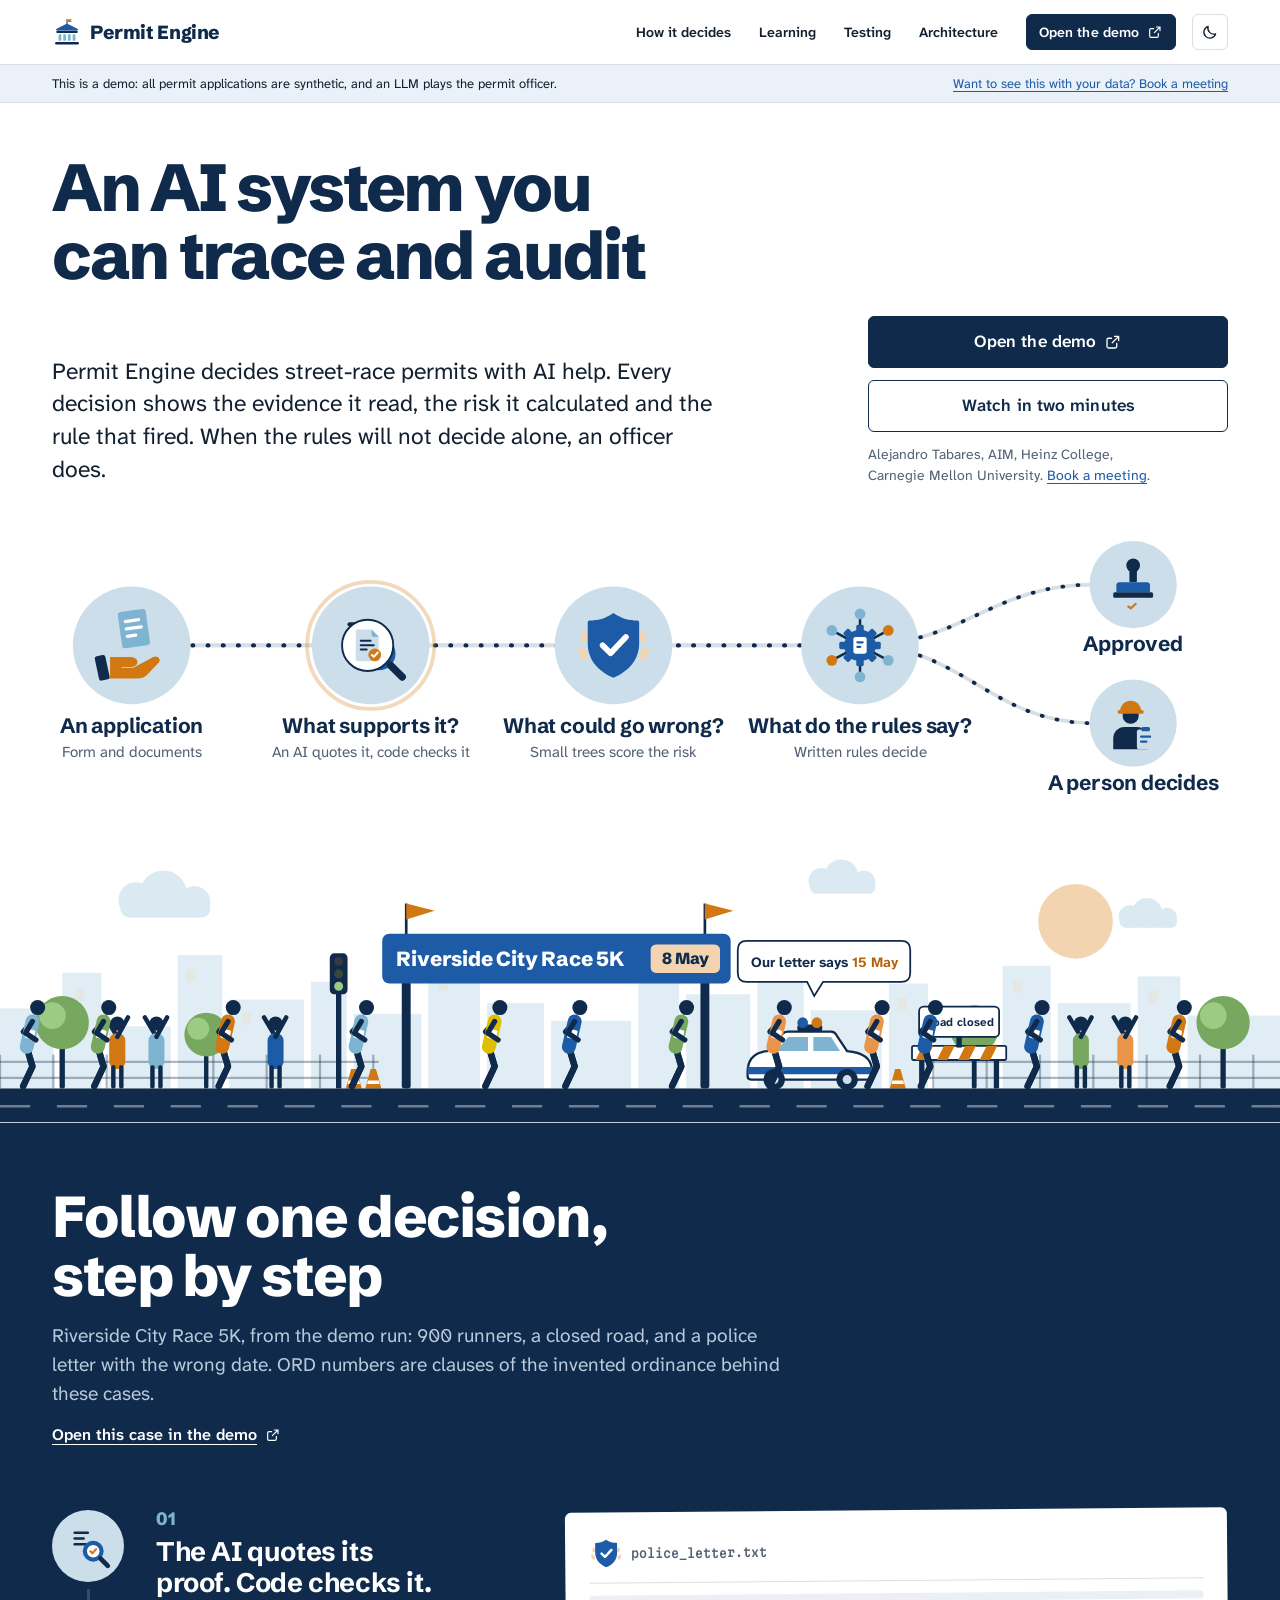
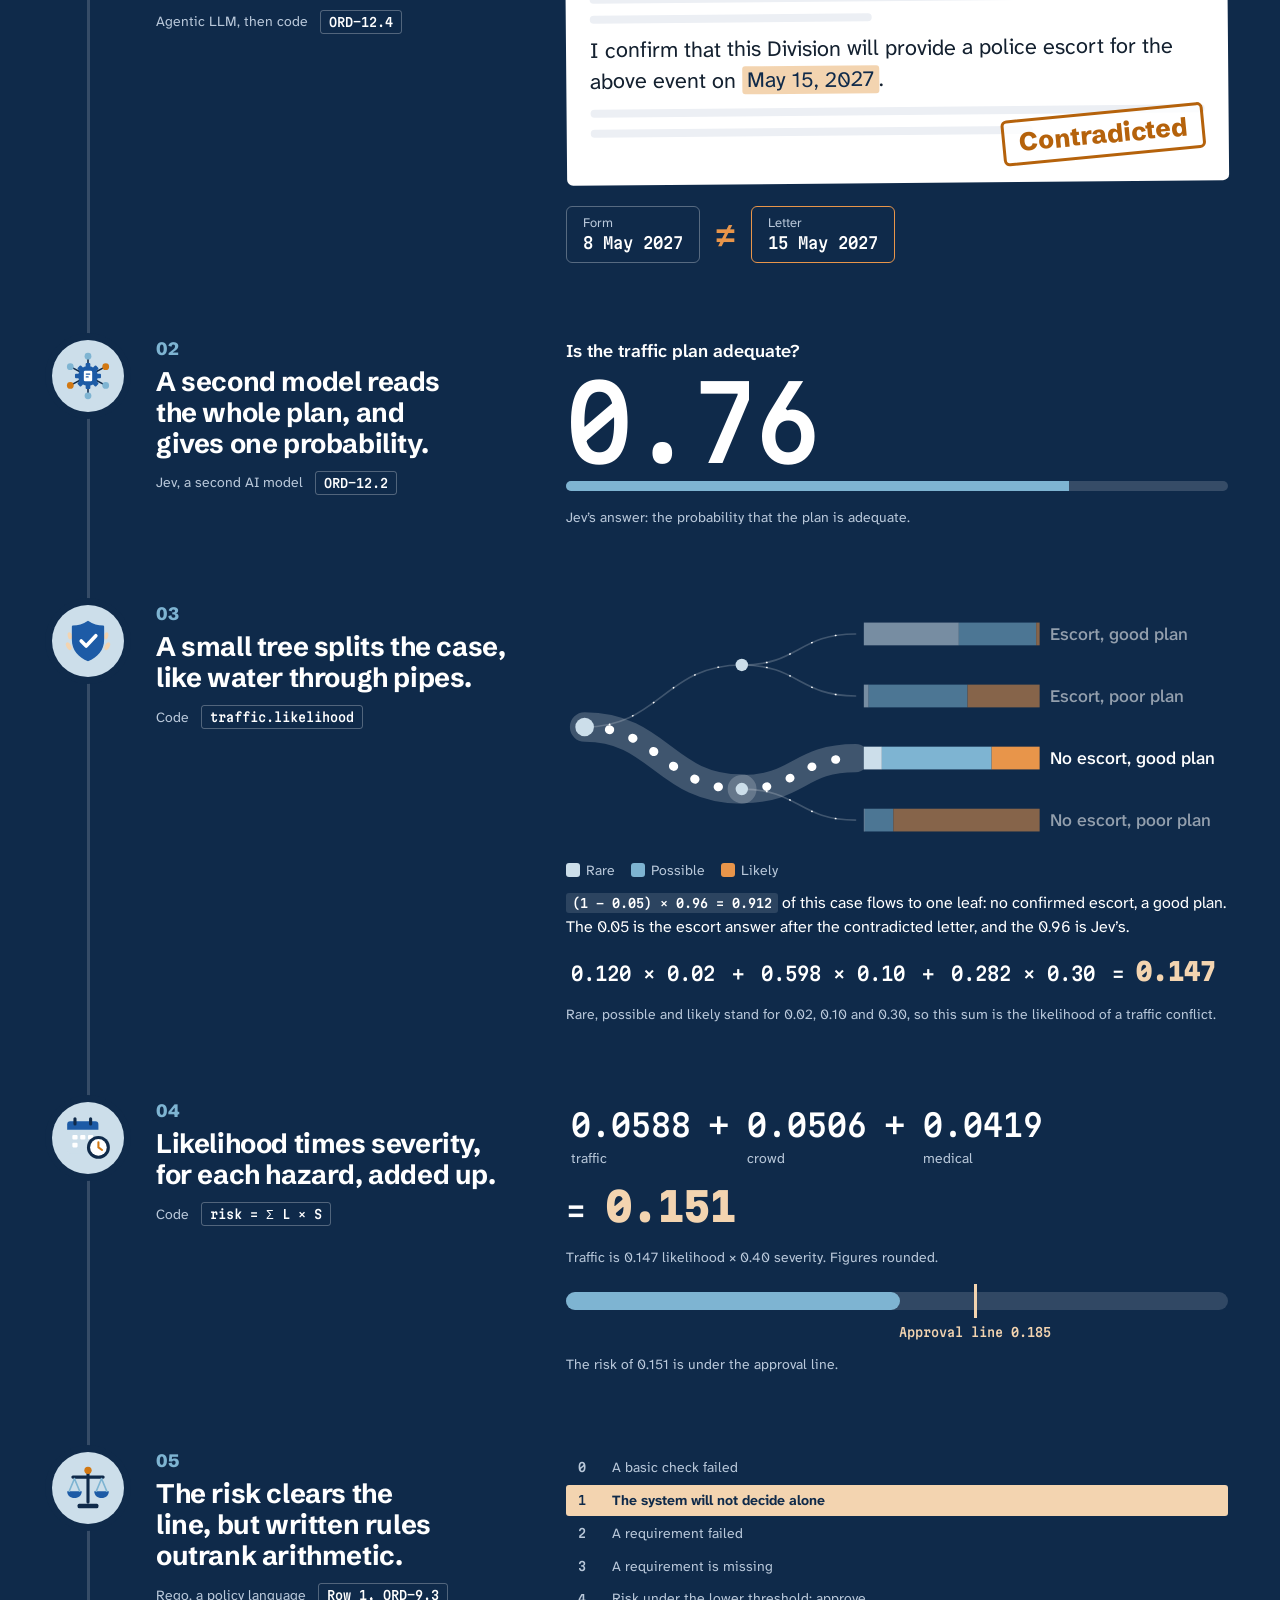
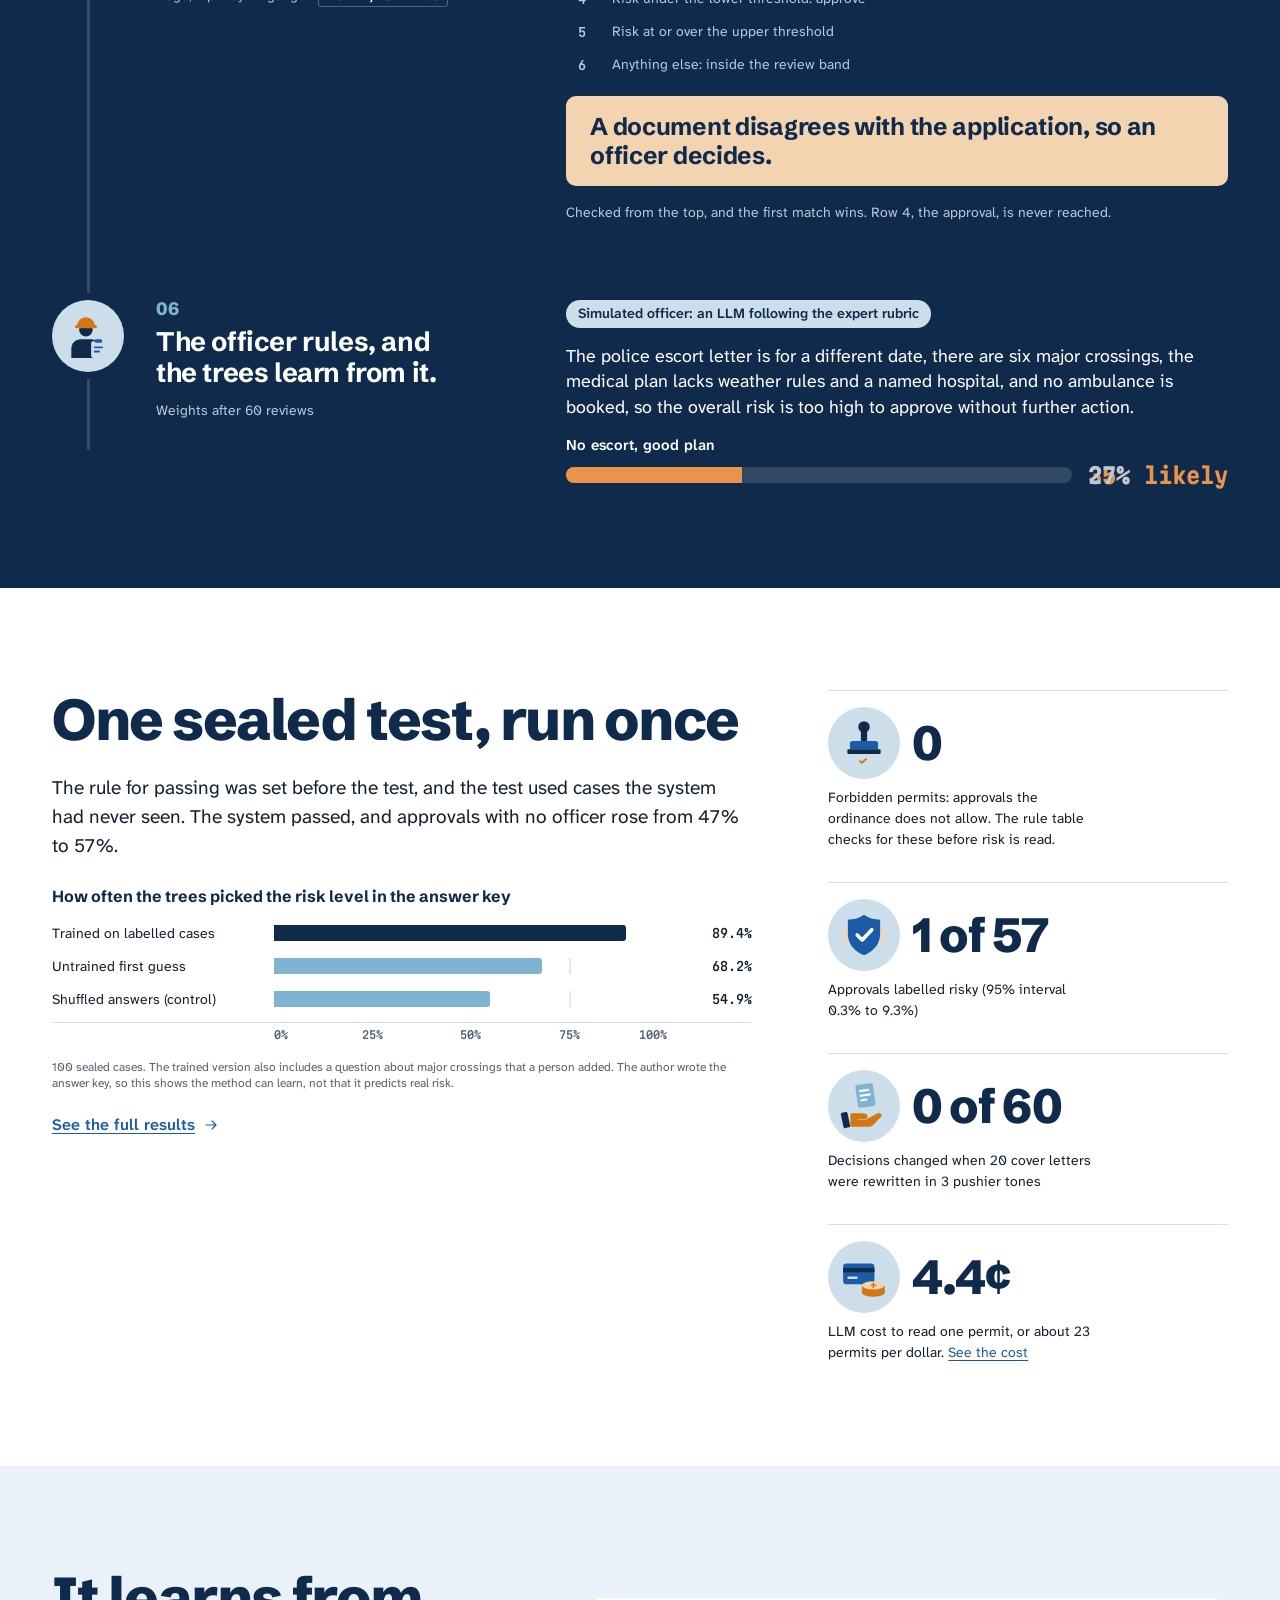
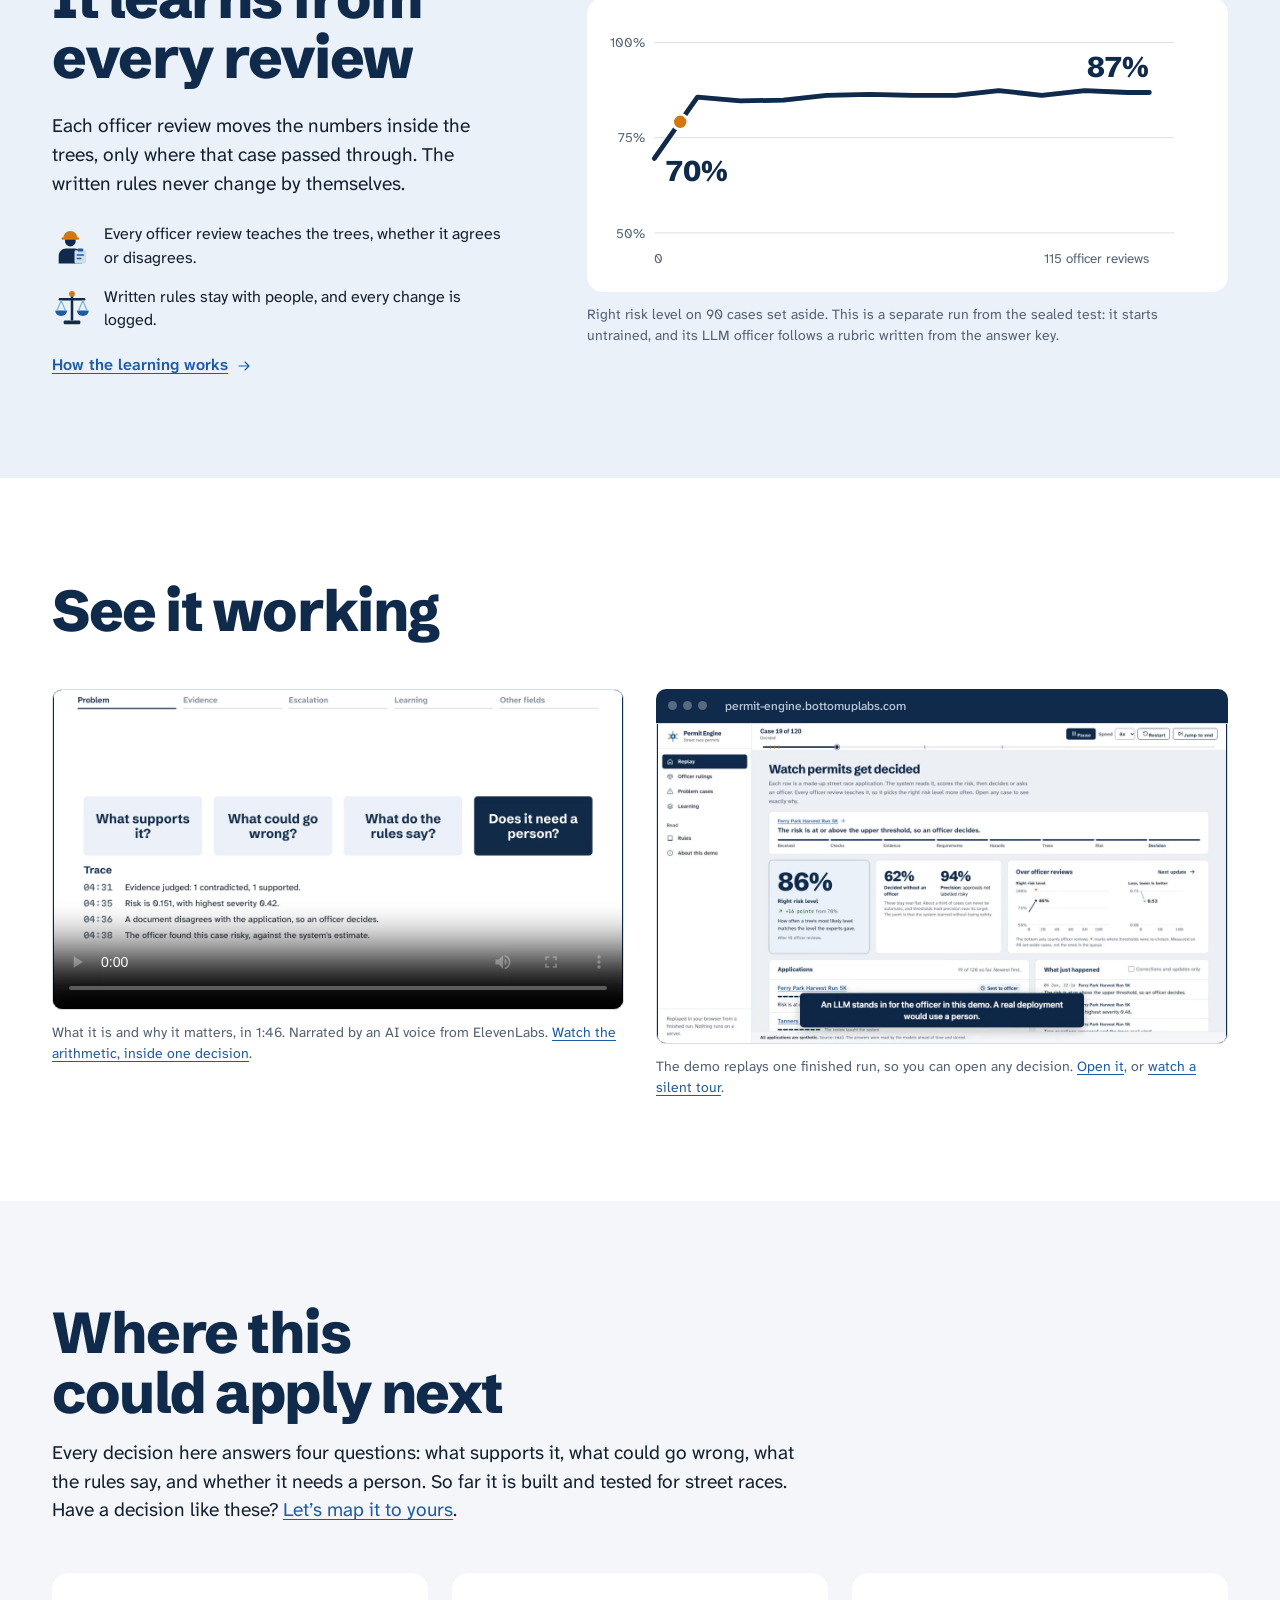
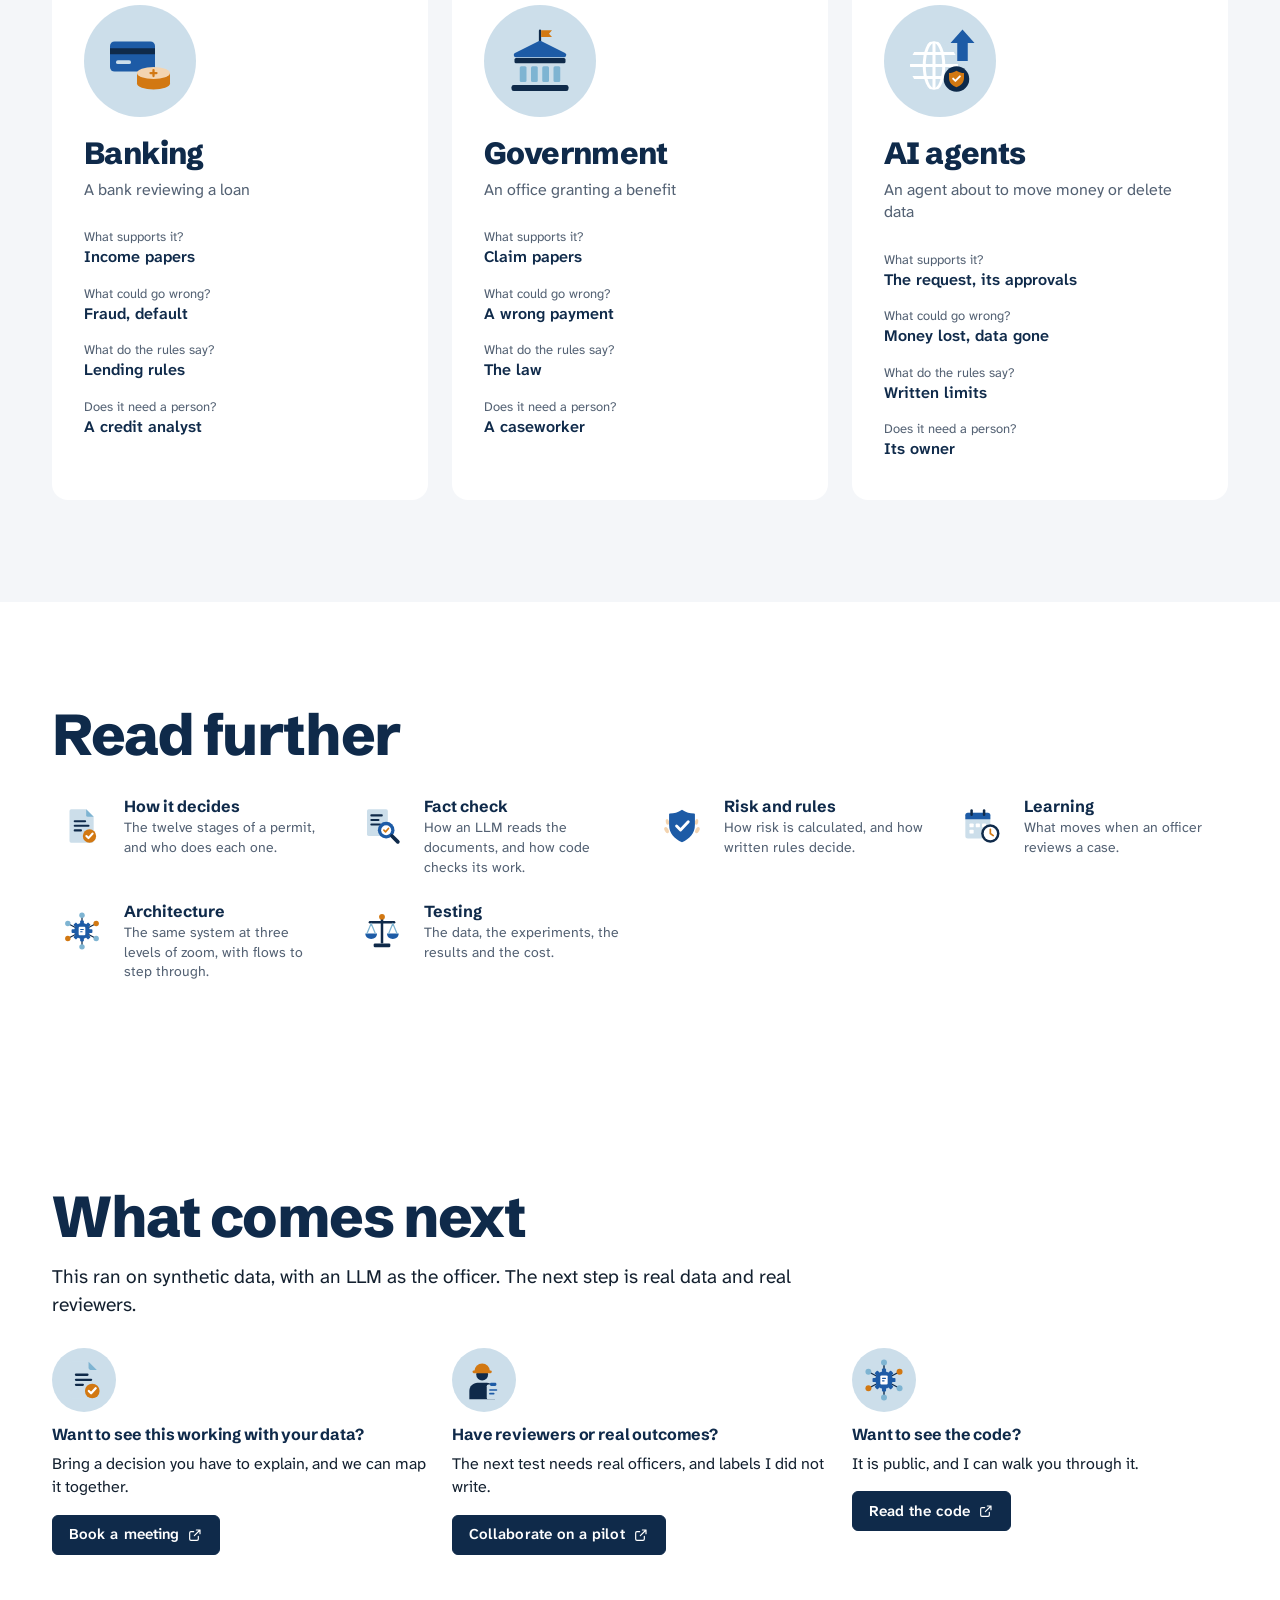
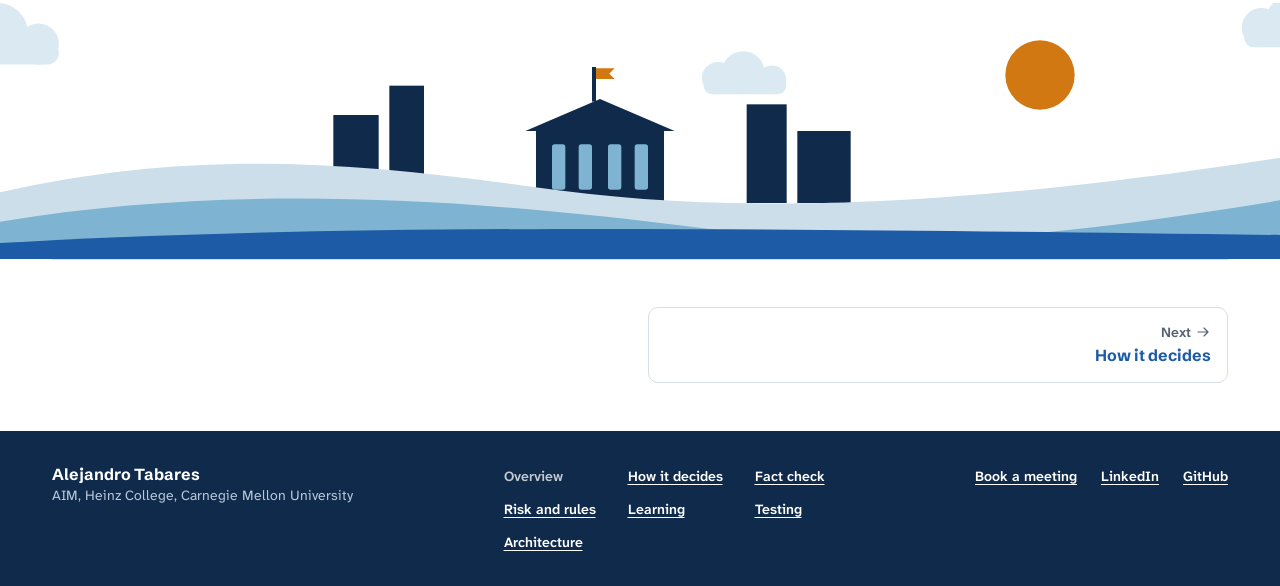
==== commit a41549eb: "Show the first animation sooner, add booking and code links, and name the tested model The hero titl" ====
--- a/index.html
+++ b/index.html
@@ -1,2 +1,2 @@
 <!doctype html>
-<html lang="en" data-theme="light"><head><meta charSet="utf-8"/><meta name="viewport" content="width=device-width, initial-scale=1, viewport-fit=cover"/><title>Permit Engine: an AI system you can trace and audit</title><link rel="icon" href="data:image/svg+xml,%3Csvg%20xmlns%3D%22http%3A%2F%2Fwww.w3.org%2F2000%2Fsvg%22%20viewBox%3D%220%200%2032%2032%22%3E%3Crect%20width%3D%2232%22%20height%3D%2232%22%20rx%3D%227%22%20fill%3D%22%230f2a4a%22%2F%3E%3Cpath%20d%3D%22M6%2013%2016%207l10%206v2H6z%22%20fill%3D%22%237eb4d2%22%2F%3E%3Cpath%20d%3D%22M9%2016h3v8H9zM14.500%2016h3v8h-3zM20%2016h3v8h-3z%22%20fill%3D%22%23fff%22%2F%3E%3Crect%20x%3D%226%22%20y%3D%2225%22%20width%3D%2220%22%20height%3D%222%22%20rx%3D%221%22%20fill%3D%22%23e8954a%22%2F%3E%3C%2Fsvg%3E"/><meta name="description" content="An AI system you can trace and audit, for event permits. Every decision shows the evidence it read, the risk it calculated and the rule that fired."/><meta name="author" content="Alejandro Tabares"/><script>(function(){try{var t=localStorage.getItem('pe-theme');if(t)document.documentElement.setAttribute('data-theme',t)}catch(e){}})();</script><link rel="stylesheet" href="./assets/fonts/fonts.css"/><link rel="stylesheet" href="./assets/permit-engine.css"/><link rel="stylesheet" href="./assets/site.css"/></head><body class="pe-app site"><a class="site-skip" href="#main">Skip to content</a><header class="site-hd"><div class="site-wrap site-hd__row"><a class="site-brand" href="./"><svg width="30" height="30" viewBox="0 0 96 96" aria-hidden="true" focusable="false"><rect x="46.5" y="6" width="3" height="18" rx="1.5" fill="#0F2A4A"></rect><path d="M49.5 7H64l-4 4.5 4 4.5H49.5z" fill="#D27812"></path><path d="M48 24 80 40H16z" fill="#1D5BA6" stroke="#1D5BA6" stroke-width="6" stroke-linejoin="round"></path><rect x="14" y="44" width="68" height="7" rx="2" fill="#0F2A4A"></rect><rect x="21" y="55" width="9" height="21" rx="2" fill="#7EB4D2"></rect><rect x="36" y="55" width="9" height="21" rx="2" fill="#7EB4D2"></rect><rect x="51" y="55" width="9" height="21" rx="2" fill="#7EB4D2"></rect><rect x="66" y="55" width="9" height="21" rx="2" fill="#7EB4D2"></rect><rect x="10" y="80" width="76" height="8" rx="3" fill="#0F2A4A"></rect></svg><span>Permit Engine</span></a><nav class="site-nav" aria-label="Site"><ul role="list"><li><a href="./how-it-decides.html">How it decides</a></li><li><a href="./learning.html">Learning</a></li><li><a href="./testing.html">Testing</a></li><li><a href="./architecture.html">Architecture</a></li></ul></nav><a class="pe-button site-btn site-hd__cta" href="https://permit-engine.bottomuplabs.com">Open the demo <svg width="16" height="16" viewBox="0 0 24 24" fill="none" stroke="currentColor" stroke-width="1.75" stroke-linecap="round" stroke-linejoin="round" aria-hidden="true" focusable="false"><path d="M14 4.5h5.5V10M19.5 4.5 11 13M17 14v4a2 2 0 0 1-2 2H6a2 2 0 0 1-2-2V9a2 2 0 0 1 2-2h4"></path></svg></a><button type="button" id="theme-toggle" class="site-theme" aria-pressed="false"><svg width="18" height="18" viewBox="0 0 24 24" fill="none" stroke="currentColor" stroke-width="1.75" stroke-linecap="round" stroke-linejoin="round" aria-hidden="true" focusable="false"><path d="M19.5 14.5A8 8 0 0 1 9.5 4.5a8 8 0 1 0 10 10z"></path></svg><span class="site-theme__label">Dark theme</span></button></div></header><p class="site-banner"><span class="site-wrap site-banner__row"><span>This is a demo: all permit applications are synthetic, and an LLM plays the permit officer.</span><a href="https://www.linkedin.com/in/alejandro-tabares/">Want to see this with your data? Book a meeting</a></span></p><main id="main" class="site-main"><div class="lp"><section class="lp-hero" aria-labelledby="page-title"><div class="site-wrap"><h1 id="page-title" class="lp-title">An AI system you can trace and audit</h1><div class="lp-hero__row"><div><p class="lp-lead lp-lead--hero">Permit Engine decides street-race permits with AI help. Every decision shows the evidence it read, the risk it calculated and the rule that fired. When the rules will not decide alone, an officer does.</p><p class="lp-hero__result">In one sealed test on 100 synthetic cases, its trees picked the risk level in the author’s answer key 89.4% of the time, against 68.2% for the untrained first guess, and it approved 0 permits the ordinance forbids.</p></div><div class="lp-hero__cta"><a class="pe-button site-btn lp-cta" href="https://permit-engine.bottomuplabs.com">Open the demo <svg width="18" height="18" viewBox="0 0 24 24" fill="none" stroke="currentColor" stroke-width="1.75" stroke-linecap="round" stroke-linejoin="round" aria-hidden="true" focusable="false"><path d="M14 4.5h5.5V10M19.5 4.5 11 13M17 14v4a2 2 0 0 1-2 2H6a2 2 0 0 1-2-2V9a2 2 0 0 1 2-2h4"></path></svg></a><a class="pe-button site-btn site-btn--secondary lp-cta" href="#watch">Watch in two minutes</a><p class="pe-small lp-hero__who">Alejandro Tabares, AIM, Heinz College, Carnegie Mellon University. <a href="https://www.linkedin.com/in/alejandro-tabares/">Book a meeting</a>.</p></div></div><svg class="lp-machine lp-machine--wide" viewBox="0 0 1240 310" role="img" aria-label="An application passes through three questions and written rules. One is approved. The next goes to an officer."><path d="M84 128 L852 128 C 960 128 990 64 1098 64" class="lp-track"></path><path d="M84 128 L852 128 C 960 128 990 210 1098 210" class="lp-track"></path><path d="M84 128 L852 128 C 960 128 990 64 1098 64" class="lp-track lp-track--flow"></path><path d="M84 128 L852 128 C 960 128 990 210 1098 210" class="lp-track lp-track--flow"></path><g><g><circle cx="84" cy="128" r="62" class="lp-ring" opacity="0"><animate attributeName="opacity" dur="16s" repeatCount="indefinite" keyTimes="0;0.006;0.01;0.08;0.506;0.51;0.58;1" values="0;0;0.9;0;0;0.9;0;0"></animate><animate attributeName="r" dur="16s" repeatCount="indefinite" keyTimes="0;0.006;0.01;0.08;0.506;0.51;0.58;1" values="62;62;78;62;62;78;62;62"></animate></circle><circle cx="84" cy="128" r="62" class="lp-disc"></circle><g transform="translate(42 86)"><svg width="84" height="84" viewBox="0 0 96 96" aria-hidden="true" focusable="false"><g transform="rotate(-8 50 30)"><rect x="34" y="6" width="34" height="44" rx="4" fill="#7EB4D2"></rect><rect x="40" y="16" width="20" height="4" rx="2" fill="#FFFFFF"></rect><rect x="40" y="25" width="22" height="4" rx="2" fill="#FFFFFF"></rect><rect x="40" y="34" width="14" height="4" rx="2" fill="#FFFFFF"></rect></g><rect x="6" y="60" width="13" height="30" rx="3" transform="rotate(-12 12.5 75)" fill="#0F2A4A"></rect><path d="M22 62h24c5.5 0 9 2.6 9 6.2S51.5 74 46 74H36v1h14l24-13c5-2.6 10 2.4 6.8 6.6L66 84c-3 2.6-6.4 4-10.4 4H22z" fill="#D27812"></path></svg></g></g><text x="84" y="220" text-anchor="middle" class="lp-machine__t">An application</text><text x="84" y="246" text-anchor="middle" class="lp-machine__w">Form and documents</text></g><g><g><circle cx="336" cy="128" r="62" class="lp-ring" opacity="0"><animate attributeName="opacity" dur="16s" repeatCount="indefinite" keyTimes="0;0.105;0.109;0.179;0.605;0.609;0.679;1" values="0;0;0.9;0;0;0.9;0;0"></animate><animate attributeName="r" dur="16s" repeatCount="indefinite" keyTimes="0;0.105;0.109;0.179;0.605;0.609;0.679;1" values="62;62;78;62;62;78;62;62"></animate></circle><circle cx="336" cy="128" r="62" class="lp-disc"></circle><g transform="translate(294 86)"><svg width="84" height="84" viewBox="0 0 96 96" aria-hidden="true" focusable="false"><rect x="12" y="8" width="50" height="64" rx="4" fill="#CCDEEA"></rect><rect x="20" y="20" width="30" height="5" rx="2.5" fill="#0F2A4A"></rect><rect x="20" y="31" width="22" height="5" rx="2.5" fill="#0F2A4A"></rect><rect x="20" y="42" width="26" height="5" rx="2.5" fill="#0F2A4A"></rect><circle cx="58" cy="58" r="20" fill="#1D5BA6"></circle><circle cx="58" cy="58" r="12" fill="#FFFFFF"></circle><path d="M52.5 58l4 4 7-8" fill="none" stroke="#D27812" stroke-width="4" stroke-linecap="round" stroke-linejoin="round"></path><path d="M72 72l14 14" stroke="#0F2A4A" stroke-width="9" stroke-linecap="round"></path></svg></g></g><text x="336" y="220" text-anchor="middle" class="lp-machine__t">What supports it?</text><text x="336" y="246" text-anchor="middle" class="lp-machine__w">An AI quotes it, code checks it</text></g><g><g><circle cx="592" cy="128" r="62" class="lp-ring" opacity="0"><animate attributeName="opacity" dur="16s" repeatCount="indefinite" keyTimes="0;0.213;0.217;0.287;0.713;0.717;0.787;1" values="0;0;0.9;0;0;0.9;0;0"></animate><animate attributeName="r" dur="16s" repeatCount="indefinite" keyTimes="0;0.213;0.217;0.287;0.713;0.717;0.787;1" values="62;62;78;62;62;78;62;62"></animate></circle><circle cx="592" cy="128" r="62" class="lp-disc"></circle><g transform="translate(550 86)"><svg width="84" height="84" viewBox="0 0 96 96" aria-hidden="true" focusable="false"><ellipse cx="11" cy="58" rx="4.5" ry="8" transform="rotate(-28 11 58)" fill="#F3D4B0"></ellipse><ellipse cx="13" cy="38" rx="4" ry="7" transform="rotate(-12 13 38)" fill="#F3D4B0"></ellipse><ellipse cx="85" cy="58" rx="4.5" ry="8" transform="rotate(28 85 58)" fill="#F3D4B0"></ellipse><ellipse cx="83" cy="38" rx="4" ry="7" transform="rotate(12 83 38)" fill="#F3D4B0"></ellipse><path d="M48 9c10 7 19 9 29 9a2 2 0 0 1 2 2v25c0 21-13 34-31 42C30 79 17 66 17 45V20a2 2 0 0 1 2-2c10 0 19-2 29-9z" fill="#1D5BA6"></path><path d="M35 48l9.5 9.5L63 38" fill="none" stroke="#FFFFFF" stroke-width="7" stroke-linecap="round" stroke-linejoin="round"></path></svg></g></g><text x="592" y="220" text-anchor="middle" class="lp-machine__t">What could go wrong?</text><text x="592" y="246" text-anchor="middle" class="lp-machine__w">Small trees score the risk</text></g><g><g><circle cx="852" cy="128" r="62" class="lp-ring" opacity="0"><animate attributeName="opacity" dur="16s" repeatCount="indefinite" keyTimes="0;0.322;0.326;0.396;0.822;0.826;0.896;1" values="0;0;0.9;0;0;0.9;0;0"></animate><animate attributeName="r" dur="16s" repeatCount="indefinite" keyTimes="0;0.322;0.326;0.396;0.822;0.826;0.896;1" values="62;62;78;62;62;78;62;62"></animate></circle><circle cx="852" cy="128" r="62" class="lp-disc"></circle><g transform="translate(810 86)"><svg width="84" height="84" viewBox="0 0 96 96" aria-hidden="true" focusable="false"><g stroke="#0F2A4A" stroke-width="3" fill="none" stroke-linecap="round"><path d="M48 48V10M48 48l34-18M48 48l34 18M48 48v38M48 48L14 66M48 48L14 30"></path></g><circle cx="48" cy="10" r="6.5" fill="#7EB4D2"></circle><circle cx="82" cy="30" r="6.5" fill="#D27812"></circle><circle cx="82" cy="66" r="6.5" fill="#7EB4D2"></circle><circle cx="48" cy="86" r="6.5" fill="#7EB4D2"></circle><circle cx="14" cy="66" r="6.5" fill="#D27812"></circle><circle cx="14" cy="30" r="6.5" fill="#7EB4D2"></circle><g fill="#1D5BA6"><circle cx="48" cy="48" r="19"></circle><rect x="43.5" y="23" width="9" height="10" rx="2"></rect><rect x="43.5" y="23" width="9" height="10" rx="2" transform="rotate(45 48 48)"></rect><rect x="43.5" y="23" width="9" height="10" rx="2" transform="rotate(90 48 48)"></rect><rect x="43.5" y="23" width="9" height="10" rx="2" transform="rotate(135 48 48)"></rect><rect x="43.5" y="23" width="9" height="10" rx="2" transform="rotate(180 48 48)"></rect><rect x="43.5" y="23" width="9" height="10" rx="2" transform="rotate(225 48 48)"></rect><rect x="43.5" y="23" width="9" height="10" rx="2" transform="rotate(270 48 48)"></rect><rect x="43.5" y="23" width="9" height="10" rx="2" transform="rotate(315 48 48)"></rect></g><rect x="40" y="38" width="16" height="20" rx="2.5" fill="#FFFFFF"></rect><rect x="43.5" y="43" width="9" height="2.6" rx="1.3" fill="#1D5BA6"></rect><rect x="43.5" y="48.5" width="6" height="2.6" rx="1.3" fill="#1D5BA6"></rect></svg></g></g><text x="852" y="220" text-anchor="middle" class="lp-machine__t">What do the rules say?</text><text x="852" y="246" text-anchor="middle" class="lp-machine__w">Written rules decide</text></g><g><circle cx="1140" cy="64" r="46" class="lp-ring" opacity="0"><animate attributeName="opacity" dur="16s" repeatCount="indefinite" keyTimes="0;0.4335;0.4375;0.5075;1" values="0;0;0.9;0;0"></animate><animate attributeName="r" dur="16s" repeatCount="indefinite" keyTimes="0;0.4335;0.4375;0.5075;1" values="46;46;62;46;46"></animate></circle><circle cx="1140" cy="64" r="46" class="lp-disc"></circle><g transform="translate(1108.5 32.5)"><svg width="63" height="63" viewBox="0 0 96 96" aria-hidden="true" focusable="false"><circle cx="48" cy="17" r="11" fill="#0F2A4A"></circle><rect x="42" y="24" width="12" height="20" rx="2" fill="#0F2A4A"></rect><path d="M26 44h44a5 5 0 0 1 5 5v11H21V49a5 5 0 0 1 5-5z" fill="#1D5BA6"></path><rect x="16" y="60" width="64" height="9" rx="2.5" fill="#0F2A4A"></rect><rect x="18" y="78" width="60" height="10" rx="5" fill="#CCDEEA"></rect><path d="M40 83l4 3 8-7" fill="none" stroke="#D27812" stroke-width="3.5" stroke-linecap="round" stroke-linejoin="round"></path></svg></g></g><text x="1140" y="134" text-anchor="middle" class="lp-machine__t">Approved</text><g><circle cx="1140" cy="210" r="46" class="lp-ring" opacity="0"><animate attributeName="opacity" dur="16s" repeatCount="indefinite" keyTimes="0;0.9335;0.9375;0.999;1" values="0;0;0.9;0;0"></animate><animate attributeName="r" dur="16s" repeatCount="indefinite" keyTimes="0;0.9335;0.9375;0.999;1" values="46;46;62;46;46"></animate></circle><circle cx="1140" cy="210" r="46" class="lp-disc"></circle><g transform="translate(1108.5 178.5)"><svg width="63" height="63" viewBox="0 0 96 96" aria-hidden="true" focusable="false"><circle cx="44" cy="36" r="13" fill="#0F2A4A"></circle><path d="M27 29a17 17 0 0 1 34 0z" fill="#D27812"></path><rect x="23" y="27" width="42" height="6" rx="3" fill="#D27812"></rect><path d="M16 90V72c0-10 8-18 18-18h20c10 0 18 8 18 18v18z" fill="#0F2A4A"></path><rect x="54" y="58" width="28" height="32" rx="3.5" fill="#CCDEEA"></rect><rect x="61" y="54" width="14" height="7" rx="2.5" fill="#1D5BA6"></rect><rect x="59" y="68" width="18" height="3.5" rx="1.75" fill="#1D5BA6"></rect><rect x="59" y="76" width="12" height="3.5" rx="1.75" fill="#1D5BA6"></rect></svg></g></g><text x="1140" y="280" text-anchor="middle" class="lp-machine__t">A person decides</text><g class="lp-mover" opacity="0"><animate attributeName="opacity" dur="16s" repeatCount="indefinite" keyTimes="0;0.02;0.4675;0.4875;1" values="0;1;1;0;0"></animate><animateMotion dur="16s" repeatCount="indefinite" path="M84 128 L852 128 C 960 128 990 64 1098 64" keyPoints="0;0;1;1" keyTimes="0;0;0.4375;1" calcMode="linear"></animateMotion><circle r="27" class="lp-mover__ground"></circle><g transform="translate(-20 -20)"><svg width="40" height="40" viewBox="0 0 96 96" aria-hidden="true" focusable="false"><path d="M22 8h36l18 18v58a4 4 0 0 1-4 4H22a4 4 0 0 1-4-4V12a4 4 0 0 1 4-4z" fill="#CCDEEA"></path><path d="M58 8v14a4 4 0 0 0 4 4h14z" fill="#7EB4D2"></path><rect x="28" y="34" width="30" height="5" rx="2.5" fill="#0F2A4A"></rect><rect x="28" y="45" width="38" height="5" rx="2.5" fill="#0F2A4A"></rect><rect x="28" y="56" width="20" height="5" rx="2.5" fill="#0F2A4A"></rect><circle cx="66" cy="72" r="16" fill="#D27812"></circle><path d="M58.5 72l5 5 10-11" fill="none" stroke="#FFFFFF" stroke-width="5" stroke-linecap="round" stroke-linejoin="round"></path></svg></g></g><g class="lp-mover" opacity="0"><animate attributeName="opacity" dur="16s" repeatCount="indefinite" keyTimes="0;0.5;0.52;0.9675;0.9875;1" values="0;0;1;1;0;0"></animate><animateMotion dur="16s" repeatCount="indefinite" path="M84 128 L852 128 C 960 128 990 210 1098 210" keyPoints="0;0;1;1" keyTimes="0;0.5;0.9375;1" calcMode="linear"></animateMotion><circle r="27" class="lp-mover__ground"></circle><g transform="translate(-20 -20)"><svg width="40" height="40" viewBox="0 0 96 96" aria-hidden="true" focusable="false"><path d="M22 8h36l18 18v58a4 4 0 0 1-4 4H22a4 4 0 0 1-4-4V12a4 4 0 0 1 4-4z" fill="#CCDEEA"></path><path d="M58 8v14a4 4 0 0 0 4 4h14z" fill="#7EB4D2"></path><rect x="28" y="34" width="30" height="5" rx="2.5" fill="#0F2A4A"></rect><rect x="28" y="45" width="38" height="5" rx="2.5" fill="#0F2A4A"></rect><rect x="28" y="56" width="20" height="5" rx="2.5" fill="#0F2A4A"></rect><circle cx="66" cy="72" r="16" fill="#D27812"></circle><path d="M58.5 72l5 5 10-11" fill="none" stroke="#FFFFFF" stroke-width="5" stroke-linecap="round" stroke-linejoin="round"></path></svg></g></g><g class="lp-pop" opacity="0"><animate attributeName="opacity" dur="16s" repeatCount="indefinite" keyTimes="0;0.4325;0.4475;0.5375;0.5495;1" values="0;0;1;1;0;0"></animate><text x="1140" y="158" text-anchor="middle">Clean evidence, low risk</text></g><g class="lp-pop" opacity="0"><animate attributeName="opacity" dur="16s" repeatCount="indefinite" keyTimes="0;0.9325;0.9475;0.995;0.999;1" values="0;0;1;1;0;0"></animate><text x="1140" y="304" text-anchor="middle">With the reason attached</text></g></svg><svg class="lp-machine lp-machine--tall" viewBox="0 0 360 830" role="img" aria-label="An application passes through three questions and written rules. One is approved. The next goes to an officer."><path d="M66 62 L66 518 C 66 590 66 620 66 660" class="lp-track"></path><path d="M66 62 L66 518 C 66 600 244 590 244 660" class="lp-track"></path><path d="M66 62 L66 518 C 66 590 66 620 66 660" class="lp-track lp-track--flow"></path><path d="M66 62 L66 518 C 66 600 244 590 244 660" class="lp-track lp-track--flow"></path><g><g><circle cx="66" cy="62" r="50" class="lp-ring" opacity="0"><animate attributeName="opacity" dur="16s" repeatCount="indefinite" keyTimes="0;0.006;0.01;0.08;0.506;0.51;0.58;1" values="0;0;0.9;0;0;0.9;0;0"></animate><animate attributeName="r" dur="16s" repeatCount="indefinite" keyTimes="0;0.006;0.01;0.08;0.506;0.51;0.58;1" values="50;50;66;50;50;66;50;50"></animate></circle><circle cx="66" cy="62" r="50" class="lp-disc"></circle><g transform="translate(32 28)"><svg width="68" height="68" viewBox="0 0 96 96" aria-hidden="true" focusable="false"><g transform="rotate(-8 50 30)"><rect x="34" y="6" width="34" height="44" rx="4" fill="#7EB4D2"></rect><rect x="40" y="16" width="20" height="4" rx="2" fill="#FFFFFF"></rect><rect x="40" y="25" width="22" height="4" rx="2" fill="#FFFFFF"></rect><rect x="40" y="34" width="14" height="4" rx="2" fill="#FFFFFF"></rect></g><rect x="6" y="60" width="13" height="30" rx="3" transform="rotate(-12 12.5 75)" fill="#0F2A4A"></rect><path d="M22 62h24c5.5 0 9 2.6 9 6.2S51.5 74 46 74H36v1h14l24-13c5-2.6 10 2.4 6.8 6.6L66 84c-3 2.6-6.4 4-10.4 4H22z" fill="#D27812"></path></svg></g></g><text x="134" y="58" class="lp-machine__t lp-machine__t--s">An application</text><foreignObject x="134" y="68" width="224" height="60"><p class="lp-machine__fo">Form and documents</p></foreignObject></g><g><g><circle cx="66" cy="214" r="50" class="lp-ring" opacity="0"><animate attributeName="opacity" dur="16s" repeatCount="indefinite" keyTimes="0;0.105;0.109;0.179;0.605;0.609;0.679;1" values="0;0;0.9;0;0;0.9;0;0"></animate><animate attributeName="r" dur="16s" repeatCount="indefinite" keyTimes="0;0.105;0.109;0.179;0.605;0.609;0.679;1" values="50;50;66;50;50;66;50;50"></animate></circle><circle cx="66" cy="214" r="50" class="lp-disc"></circle><g transform="translate(32 180)"><svg width="68" height="68" viewBox="0 0 96 96" aria-hidden="true" focusable="false"><rect x="12" y="8" width="50" height="64" rx="4" fill="#CCDEEA"></rect><rect x="20" y="20" width="30" height="5" rx="2.5" fill="#0F2A4A"></rect><rect x="20" y="31" width="22" height="5" rx="2.5" fill="#0F2A4A"></rect><rect x="20" y="42" width="26" height="5" rx="2.5" fill="#0F2A4A"></rect><circle cx="58" cy="58" r="20" fill="#1D5BA6"></circle><circle cx="58" cy="58" r="12" fill="#FFFFFF"></circle><path d="M52.5 58l4 4 7-8" fill="none" stroke="#D27812" stroke-width="4" stroke-linecap="round" stroke-linejoin="round"></path><path d="M72 72l14 14" stroke="#0F2A4A" stroke-width="9" stroke-linecap="round"></path></svg></g></g><text x="134" y="210" class="lp-machine__t lp-machine__t--s">What supports it?</text><foreignObject x="134" y="220" width="224" height="60"><p class="lp-machine__fo">An AI quotes it, code checks it</p></foreignObject></g><g><g><circle cx="66" cy="366" r="50" class="lp-ring" opacity="0"><animate attributeName="opacity" dur="16s" repeatCount="indefinite" keyTimes="0;0.213;0.217;0.287;0.713;0.717;0.787;1" values="0;0;0.9;0;0;0.9;0;0"></animate><animate attributeName="r" dur="16s" repeatCount="indefinite" keyTimes="0;0.213;0.217;0.287;0.713;0.717;0.787;1" values="50;50;66;50;50;66;50;50"></animate></circle><circle cx="66" cy="366" r="50" class="lp-disc"></circle><g transform="translate(32 332)"><svg width="68" height="68" viewBox="0 0 96 96" aria-hidden="true" focusable="false"><ellipse cx="11" cy="58" rx="4.5" ry="8" transform="rotate(-28 11 58)" fill="#F3D4B0"></ellipse><ellipse cx="13" cy="38" rx="4" ry="7" transform="rotate(-12 13 38)" fill="#F3D4B0"></ellipse><ellipse cx="85" cy="58" rx="4.5" ry="8" transform="rotate(28 85 58)" fill="#F3D4B0"></ellipse><ellipse cx="83" cy="38" rx="4" ry="7" transform="rotate(12 83 38)" fill="#F3D4B0"></ellipse><path d="M48 9c10 7 19 9 29 9a2 2 0 0 1 2 2v25c0 21-13 34-31 42C30 79 17 66 17 45V20a2 2 0 0 1 2-2c10 0 19-2 29-9z" fill="#1D5BA6"></path><path d="M35 48l9.5 9.5L63 38" fill="none" stroke="#FFFFFF" stroke-width="7" stroke-linecap="round" stroke-linejoin="round"></path></svg></g></g><text x="134" y="362" class="lp-machine__t lp-machine__t--s">What could go wrong?</text><foreignObject x="134" y="372" width="224" height="60"><p class="lp-machine__fo">Small trees score the risk</p></foreignObject></g><g><g><circle cx="66" cy="518" r="50" class="lp-ring" opacity="0"><animate attributeName="opacity" dur="16s" repeatCount="indefinite" keyTimes="0;0.322;0.326;0.396;0.822;0.826;0.896;1" values="0;0;0.9;0;0;0.9;0;0"></animate><animate attributeName="r" dur="16s" repeatCount="indefinite" keyTimes="0;0.322;0.326;0.396;0.822;0.826;0.896;1" values="50;50;66;50;50;66;50;50"></animate></circle><circle cx="66" cy="518" r="50" class="lp-disc"></circle><g transform="translate(32 484)"><svg width="68" height="68" viewBox="0 0 96 96" aria-hidden="true" focusable="false"><g stroke="#0F2A4A" stroke-width="3" fill="none" stroke-linecap="round"><path d="M48 48V10M48 48l34-18M48 48l34 18M48 48v38M48 48L14 66M48 48L14 30"></path></g><circle cx="48" cy="10" r="6.5" fill="#7EB4D2"></circle><circle cx="82" cy="30" r="6.5" fill="#D27812"></circle><circle cx="82" cy="66" r="6.5" fill="#7EB4D2"></circle><circle cx="48" cy="86" r="6.5" fill="#7EB4D2"></circle><circle cx="14" cy="66" r="6.5" fill="#D27812"></circle><circle cx="14" cy="30" r="6.5" fill="#7EB4D2"></circle><g fill="#1D5BA6"><circle cx="48" cy="48" r="19"></circle><rect x="43.5" y="23" width="9" height="10" rx="2"></rect><rect x="43.5" y="23" width="9" height="10" rx="2" transform="rotate(45 48 48)"></rect><rect x="43.5" y="23" width="9" height="10" rx="2" transform="rotate(90 48 48)"></rect><rect x="43.5" y="23" width="9" height="10" rx="2" transform="rotate(135 48 48)"></rect><rect x="43.5" y="23" width="9" height="10" rx="2" transform="rotate(180 48 48)"></rect><rect x="43.5" y="23" width="9" height="10" rx="2" transform="rotate(225 48 48)"></rect><rect x="43.5" y="23" width="9" height="10" rx="2" transform="rotate(270 48 48)"></rect><rect x="43.5" y="23" width="9" height="10" rx="2" transform="rotate(315 48 48)"></rect></g><rect x="40" y="38" width="16" height="20" rx="2.5" fill="#FFFFFF"></rect><rect x="43.5" y="43" width="9" height="2.6" rx="1.3" fill="#1D5BA6"></rect><rect x="43.5" y="48.5" width="6" height="2.6" rx="1.3" fill="#1D5BA6"></rect></svg></g></g><text x="134" y="514" class="lp-machine__t lp-machine__t--s">What do the rules say?</text><foreignObject x="134" y="524" width="224" height="60"><p class="lp-machine__fo">Written rules decide</p></foreignObject></g><g><circle cx="66" cy="704" r="46" class="lp-ring" opacity="0"><animate attributeName="opacity" dur="16s" repeatCount="indefinite" keyTimes="0;0.4335;0.4375;0.5075;1" values="0;0;0.9;0;0"></animate><animate attributeName="r" dur="16s" repeatCount="indefinite" keyTimes="0;0.4335;0.4375;0.5075;1" values="46;46;62;46;46"></animate></circle><circle cx="66" cy="704" r="46" class="lp-disc"></circle><g transform="translate(34.5 672.5)"><svg width="63" height="63" viewBox="0 0 96 96" aria-hidden="true" focusable="false"><circle cx="48" cy="17" r="11" fill="#0F2A4A"></circle><rect x="42" y="24" width="12" height="20" rx="2" fill="#0F2A4A"></rect><path d="M26 44h44a5 5 0 0 1 5 5v11H21V49a5 5 0 0 1 5-5z" fill="#1D5BA6"></path><rect x="16" y="60" width="64" height="9" rx="2.5" fill="#0F2A4A"></rect><rect x="18" y="78" width="60" height="10" rx="5" fill="#CCDEEA"></rect><path d="M40 83l4 3 8-7" fill="none" stroke="#D27812" stroke-width="3.5" stroke-linecap="round" stroke-linejoin="round"></path></svg></g></g><text x="66" y="774" text-anchor="middle" class="lp-machine__t lp-machine__t--s">Approved</text><g><circle cx="244" cy="704" r="46" class="lp-ring" opacity="0"><animate attributeName="opacity" dur="16s" repeatCount="indefinite" keyTimes="0;0.9335;0.9375;0.999;1" values="0;0;0.9;0;0"></animate><animate attributeName="r" dur="16s" repeatCount="indefinite" keyTimes="0;0.9335;0.9375;0.999;1" values="46;46;62;46;46"></animate></circle><circle cx="244" cy="704" r="46" class="lp-disc"></circle><g transform="translate(212.5 672.5)"><svg width="63" height="63" viewBox="0 0 96 96" aria-hidden="true" focusable="false"><circle cx="44" cy="36" r="13" fill="#0F2A4A"></circle><path d="M27 29a17 17 0 0 1 34 0z" fill="#D27812"></path><rect x="23" y="27" width="42" height="6" rx="3" fill="#D27812"></rect><path d="M16 90V72c0-10 8-18 18-18h20c10 0 18 8 18 18v18z" fill="#0F2A4A"></path><rect x="54" y="58" width="28" height="32" rx="3.5" fill="#CCDEEA"></rect><rect x="61" y="54" width="14" height="7" rx="2.5" fill="#1D5BA6"></rect><rect x="59" y="68" width="18" height="3.5" rx="1.75" fill="#1D5BA6"></rect><rect x="59" y="76" width="12" height="3.5" rx="1.75" fill="#1D5BA6"></rect></svg></g></g><text x="244" y="774" text-anchor="middle" class="lp-machine__t lp-machine__t--s">A person decides</text><g class="lp-mover" opacity="0"><animate attributeName="opacity" dur="16s" repeatCount="indefinite" keyTimes="0;0.02;0.4675;0.4875;1" values="0;1;1;0;0"></animate><animateMotion dur="16s" repeatCount="indefinite" path="M66 62 L66 518 C 66 590 66 620 66 660" keyPoints="0;0;1;1" keyTimes="0;0;0.4375;1" calcMode="linear"></animateMotion><circle r="27" class="lp-mover__ground"></circle><g transform="translate(-20 -20)"><svg width="40" height="40" viewBox="0 0 96 96" aria-hidden="true" focusable="false"><path d="M22 8h36l18 18v58a4 4 0 0 1-4 4H22a4 4 0 0 1-4-4V12a4 4 0 0 1 4-4z" fill="#CCDEEA"></path><path d="M58 8v14a4 4 0 0 0 4 4h14z" fill="#7EB4D2"></path><rect x="28" y="34" width="30" height="5" rx="2.5" fill="#0F2A4A"></rect><rect x="28" y="45" width="38" height="5" rx="2.5" fill="#0F2A4A"></rect><rect x="28" y="56" width="20" height="5" rx="2.5" fill="#0F2A4A"></rect><circle cx="66" cy="72" r="16" fill="#D27812"></circle><path d="M58.5 72l5 5 10-11" fill="none" stroke="#FFFFFF" stroke-width="5" stroke-linecap="round" stroke-linejoin="round"></path></svg></g></g><g class="lp-mover" opacity="0"><animate attributeName="opacity" dur="16s" repeatCount="indefinite" keyTimes="0;0.5;0.52;0.9675;0.9875;1" values="0;0;1;1;0;0"></animate><animateMotion dur="16s" repeatCount="indefinite" path="M66 62 L66 518 C 66 600 244 590 244 660" keyPoints="0;0;1;1" keyTimes="0;0.5;0.9375;1" calcMode="linear"></animateMotion><circle r="27" class="lp-mover__ground"></circle><g transform="translate(-20 -20)"><svg width="40" height="40" viewBox="0 0 96 96" aria-hidden="true" focusable="false"><path d="M22 8h36l18 18v58a4 4 0 0 1-4 4H22a4 4 0 0 1-4-4V12a4 4 0 0 1 4-4z" fill="#CCDEEA"></path><path d="M58 8v14a4 4 0 0 0 4 4h14z" fill="#7EB4D2"></path><rect x="28" y="34" width="30" height="5" rx="2.5" fill="#0F2A4A"></rect><rect x="28" y="45" width="38" height="5" rx="2.5" fill="#0F2A4A"></rect><rect x="28" y="56" width="20" height="5" rx="2.5" fill="#0F2A4A"></rect><circle cx="66" cy="72" r="16" fill="#D27812"></circle><path d="M58.5 72l5 5 10-11" fill="none" stroke="#FFFFFF" stroke-width="5" stroke-linecap="round" stroke-linejoin="round"></path></svg></g></g></svg></div></section><div class="lp-race"><svg viewBox="0 0 1440 300" preserveAspectRatio="xMidYMax slice" role="img" aria-label="Runners pass under a banner for the Riverside City Race 5K on 8 May 2027. A police car waits by a closed road, with a letter that says 15 May 2027."><circle cx="1210" cy="74" r="42" fill="#f3d4b0"></circle><g class="lp-runner" style="--x:120px;animation-duration:150s;animation-delay:-20s"><g transform="translate(0 30) scale(1.1)" class="lp-cloud"><circle cx="30" cy="18" r="18"></circle><circle cx="58" cy="12" r="24"></circle><circle cx="90" cy="20" r="16"></circle><rect x="14" y="18" width="92" height="18" rx="9"></rect></g></g><g class="lp-runner" style="--x:900px;animation-duration:190s;animation-delay:-110s"><g transform="translate(0 14) scale(0.8)" class="lp-cloud"><circle cx="30" cy="18" r="18"></circle><circle cx="58" cy="12" r="24"></circle><circle cx="90" cy="20" r="16"></circle><rect x="14" y="18" width="92" height="18" rx="9"></rect></g></g><g class="lp-runner" style="--x:1250px;animation-duration:170s;animation-delay:-60s"><g transform="translate(0 56) scale(0.7)" class="lp-cloud"><circle cx="30" cy="18" r="18"></circle><circle cx="58" cy="12" r="24"></circle><circle cx="90" cy="20" r="16"></circle><rect x="14" y="18" width="92" height="18" rx="9"></rect></g></g><g class="lp-far"><rect x="0" y="172" width="60" height="90"></rect><rect x="70" y="132" width="44" height="130"></rect><rect x="122" y="192" width="70" height="70"></rect><rect x="200" y="112" width="50" height="150"></rect><rect x="258" y="162" width="84" height="100"></rect><rect x="350" y="142" width="40" height="120"></rect><rect x="398" y="178" width="76" height="84"></rect><rect x="482" y="122" width="58" height="140"></rect><rect x="548" y="166" width="64" height="96"></rect><rect x="620" y="186" width="90" height="76"></rect><rect x="718" y="134" width="46" height="128"></rect><rect x="772" y="156" width="72" height="106"></rect><rect x="852" y="106" width="52" height="156"></rect><rect x="912" y="174" width="80" height="88"></rect><rect x="1000" y="144" width="44" height="118"></rect><rect x="1052" y="188" width="68" height="74"></rect><rect x="1128" y="124" width="54" height="138"></rect><rect x="1190" y="166" width="82" height="96"></rect><rect x="1280" y="136" width="48" height="126"></rect><rect x="1336" y="180" width="104" height="82"></rect></g><rect x="210" y="128" width="10" height="14" fill="#f3d4b0" class="lp-lit" style="animation-delay:0s"></rect><rect x="272" y="176" width="10" height="14" fill="#f3d4b0" class="lp-lit" style="animation-delay:2.5s"></rect><rect x="494" y="138" width="10" height="14" fill="#f3d4b0" class="lp-lit" style="animation-delay:5s"></rect><rect x="864" y="122" width="10" height="14" fill="#f3d4b0" class="lp-lit" style="animation-delay:1.5s"></rect><rect x="1140" y="140" width="10" height="14" fill="#f3d4b0" class="lp-lit" style="animation-delay:3.5s"></rect><rect x="1292" y="152" width="10" height="14" fill="#f3d4b0" class="lp-lit" style="animation-delay:6s"></rect><rect x="84" y="150" width="10" height="14" fill="#f3d4b0" class="lp-lit" style="animation-delay:4.5s"></rect><rect x="1010" y="160" width="10" height="14" fill="#f3d4b0" class="lp-lit" style="animation-delay:7s"></rect><g transform="translate(70 262) scale(1)"><g class="lp-sway" style="animation-delay:0s"><rect x="-3" y="-52" width="6" height="52" rx="2" class="lp-figure"></rect><circle cx="0" cy="-74" r="30" fill="#78a860"></circle><circle cx="-11" cy="-82" r="15" fill="#9ccb84"></circle></g></g><g transform="translate(232 262) scale(0.82)"><g class="lp-sway" style="animation-delay:-2s"><rect x="-3" y="-52" width="6" height="52" rx="2" class="lp-figure"></rect><circle cx="0" cy="-74" r="30" fill="#78a860"></circle><circle cx="-11" cy="-82" r="15" fill="#9ccb84"></circle></g></g><g transform="translate(1096 262) scale(0.9)"><g class="lp-sway" style="animation-delay:-1s"><rect x="-3" y="-52" width="6" height="52" rx="2" class="lp-figure"></rect><circle cx="0" cy="-74" r="30" fill="#78a860"></circle><circle cx="-11" cy="-82" r="15" fill="#9ccb84"></circle></g></g><g transform="translate(1376 262) scale(1)"><g class="lp-sway" style="animation-delay:-3s"><rect x="-3" y="-52" width="6" height="52" rx="2" class="lp-figure"></rect><circle cx="0" cy="-74" r="30" fill="#78a860"></circle><circle cx="-11" cy="-82" r="15" fill="#9ccb84"></circle></g></g><g class="lp-rail"><path d="M0 232 H426 M0 250 H426 M1040 232 H1440 M1040 250 H1440"></path><path d="M0 224 V262"></path><path d="M60 224 V262"></path><path d="M120 224 V262"></path><path d="M180 224 V262"></path><path d="M240 224 V262"></path><path d="M300 224 V262"></path><path d="M360 224 V262"></path><path d="M420 224 V262"></path><path d="M1050 224 V262"></path><path d="M1110 224 V262"></path><path d="M1170 224 V262"></path><path d="M1230 224 V262"></path><path d="M1290 224 V262"></path><path d="M1350 224 V262"></path><path d="M1410 224 V262"></path></g><g transform="translate(132 262)"><path d="M0 -58 L-13 -80" class="lp-limb lp-limb--fan"></path><rect x="-9" y="-62" width="18" height="40" rx="8" fill="#d27812"></rect><rect x="-7" y="-26" width="5" height="26" rx="2" class="lp-figure"></rect><rect x="2" y="-26" width="5" height="26" rx="2" class="lp-figure"></rect><circle cx="0" cy="-73" r="8" class="lp-figure"></circle><g transform="translate(0 -58)"><g class="lp-wave" style="animation-delay:0s"><path d="M0 0 L12 -22" class="lp-limb lp-limb--fan"></path></g></g></g><g transform="translate(176 262)"><path d="M0 -58 L-13 -80" class="lp-limb lp-limb--fan"></path><rect x="-9" y="-62" width="18" height="40" rx="8" fill="#7eb4d2"></rect><rect x="-7" y="-26" width="5" height="26" rx="2" class="lp-figure"></rect><rect x="2" y="-26" width="5" height="26" rx="2" class="lp-figure"></rect><circle cx="0" cy="-73" r="8" class="lp-figure"></circle><g transform="translate(0 -58)"><g class="lp-wave" style="animation-delay:-0.7s"><path d="M0 0 L12 -22" class="lp-limb lp-limb--fan"></path></g></g></g><g transform="translate(310 262)"><path d="M0 -58 L-13 -80" class="lp-limb lp-limb--fan"></path><rect x="-9" y="-62" width="18" height="40" rx="8" fill="#1d5ba6"></rect><rect x="-7" y="-26" width="5" height="26" rx="2" class="lp-figure"></rect><rect x="2" y="-26" width="5" height="26" rx="2" class="lp-figure"></rect><circle cx="0" cy="-73" r="8" class="lp-figure"></circle><g transform="translate(0 -58)"><g class="lp-wave" style="animation-delay:-1.3s"><path d="M0 0 L12 -22" class="lp-limb lp-limb--fan"></path></g></g></g><g transform="translate(1216 262)"><path d="M0 -58 L-13 -80" class="lp-limb lp-limb--fan"></path><rect x="-9" y="-62" width="18" height="40" rx="8" fill="#78a860"></rect><rect x="-7" y="-26" width="5" height="26" rx="2" class="lp-figure"></rect><rect x="2" y="-26" width="5" height="26" rx="2" class="lp-figure"></rect><circle cx="0" cy="-73" r="8" class="lp-figure"></circle><g transform="translate(0 -58)"><g class="lp-wave" style="animation-delay:-0.4s"><path d="M0 0 L12 -22" class="lp-limb lp-limb--fan"></path></g></g></g><g transform="translate(1266 262)"><path d="M0 -58 L-13 -80" class="lp-limb lp-limb--fan"></path><rect x="-9" y="-62" width="18" height="40" rx="8" fill="#e8954a"></rect><rect x="-7" y="-26" width="5" height="26" rx="2" class="lp-figure"></rect><rect x="2" y="-26" width="5" height="26" rx="2" class="lp-figure"></rect><circle cx="0" cy="-73" r="8" class="lp-figure"></circle><g transform="translate(0 -58)"><g class="lp-wave" style="animation-delay:-1s"><path d="M0 0 L12 -22" class="lp-limb lp-limb--fan"></path></g></g></g><g><rect x="452" y="92" width="10" height="170" rx="3" class="lp-figure"></rect><rect x="788" y="92" width="10" height="170" rx="3" class="lp-figure"></rect><path d="M457 92 V54" class="lp-pole"></path><path d="M793 92 V54" class="lp-pole"></path><path d="M457 54 L489 62 L457 72 Z" fill="#d27812" class="lp-flag"></path><path d="M793 54 L825 62 L793 72 Z" fill="#d27812" class="lp-flag" style="animation-delay:-1.1s"></path><rect x="430" y="88" width="392" height="56" rx="8" fill="#1d5ba6"></rect><text x="446" y="124" class="lp-race__title">Riverside City Race 5K</text><rect x="732" y="100" width="78" height="32" rx="6" fill="#f3d4b0"></rect><text x="771" y="122" text-anchor="middle" class="lp-race__date">8 May</text></g><g transform="translate(835 262)"><g><path d="M6 -18 Q6 -40 28 -42 L46 -62 Q48 -64 52 -64 H100 Q104 -64 106 -60 L118 -42 Q144 -40 146 -22 V-14 Q146 -10 142 -10 H10 Q6 -10 6 -14 Z" fill="#ffffff" stroke="#0f2a4a" stroke-width="2.5"></path><path d="M6 -24 H146 V-16 H6 Z" fill="#1d5ba6"></path><path d="M52 -58 H74 V-42 H38 Z M80 -58 H100 L110 -42 H80 Z" fill="#7eb4d2"></path><circle cx="36" cy="-10" r="12" fill="#0f2a4a"></circle><circle cx="36" cy="-10" r="5" fill="#ccdeea"></circle><circle cx="118" cy="-10" r="12" fill="#0f2a4a"></circle><circle cx="118" cy="-10" r="5" fill="#ccdeea"></circle><rect x="62" y="-72" width="28" height="8" rx="3" fill="#0f2a4a"></rect><circle cx="68" cy="-74" r="6" fill="#1d5ba6" class="lp-siren"></circle><circle cx="84" cy="-74" r="6" fill="#d27812" class="lp-siren" style="animation-delay:-0.8s"></circle></g></g><g class="lp-bubble"><path d="M830 106 Q830 96 840 96 H1014 Q1024 96 1024 106 V132 Q1024 142 1014 142 H926 L916 158 L908 142 H840 Q830 142 830 132 Z" fill="#ffffff" stroke="#0f2a4a" stroke-width="2"></path><text x="927" y="125" text-anchor="middle" class="lp-race__say">Our letter says <tspan fill="#b5620b">15 May</tspan></text></g><g transform="translate(1030 262)"><g><rect x="4" y="-46" width="6" height="46" fill="#0f2a4a"></rect><rect x="88" y="-46" width="6" height="46" fill="#0f2a4a"></rect><rect x="-4" y="-48" width="106" height="16" rx="2" fill="#ffffff" stroke="#0f2a4a" stroke-width="2"></rect><path d="M0 -48 h12 l-8 16 h-12 z" transform="translate(8 0)" fill="#d27812"></path><path d="M24 -48 h12 l-8 16 h-12 z" transform="translate(8 0)" fill="#d27812"></path><path d="M48 -48 h12 l-8 16 h-12 z" transform="translate(8 0)" fill="#d27812"></path><path d="M72 -48 h12 l-8 16 h-12 z" transform="translate(8 0)" fill="#d27812"></path><rect x="4" y="-92" width="90" height="34" rx="5" fill="#ffffff" stroke="#0f2a4a" stroke-width="2"></rect><rect x="46" y="-58" width="6" height="12" fill="#0f2a4a"></rect><text x="49" y="-70" text-anchor="middle" class="lp-race__sign">Road closed</text></g></g><g transform="translate(378 262)"><g><rect x="0" y="-110" width="6" height="110" class="lp-figure"></rect><rect x="-7" y="-152" width="20" height="46" rx="5" fill="#0f2a4a"></rect><circle cx="3" cy="-143" r="5" fill="#d27812" class="lp-lamp lp-lamp--r"></circle><circle cx="3" cy="-129" r="5" fill="#dec000" class="lp-lamp lp-lamp--a"></circle><circle cx="3" cy="-115" r="5" fill="#9ccb84" class="lp-lamp lp-lamp--g"></circle></g></g><g transform="translate(398 262)"><g><path d="M-9 0 L-3 -22 H3 L9 0 Z" fill="#d27812"></path><path d="M-6 -9 H6 L7 -5 H-7 Z" fill="#ffffff"></path></g></g><g transform="translate(420 262)"><g><path d="M-9 0 L-3 -22 H3 L9 0 Z" fill="#d27812"></path><path d="M-6 -9 H6 L7 -5 H-7 Z" fill="#ffffff"></path></g></g><g transform="translate(1010 262)"><g><path d="M-9 0 L-3 -22 H3 L9 0 Z" fill="#d27812"></path><path d="M-6 -9 H6 L7 -5 H-7 Z" fill="#ffffff"></path></g></g><rect x="0" y="262" width="1440" height="38" class="lp-road"></rect><path d="M0 282 H1440" class="lp-road__line"></path><g class="lp-runner" style="--x:250px;animation-duration:30s;animation-delay:-3s"><g transform="translate(0 262) scale(1.3)"><g class="lp-bob" style="animation-duration:0.42s"><g transform="translate(0 -36)"><g transform="translate(5 -22)"><g class="lp-swing" style="animation-duration:0.84s;animation-delay:0s"><path d="M0 0 L-8 9 L-1 17" class="lp-limb"></path></g></g><g class="lp-swing" style="animation-duration:0.84s;animation-delay:-0.42s"><path d="M0 0 L5 17 L-3 34" class="lp-limb lp-limb--leg"></path></g><g class="lp-swing" style="animation-duration:0.84s;animation-delay:0s"><path d="M0 0 L5 17 L-3 34" class="lp-limb lp-limb--leg"></path></g><path d="M0 0 L5 -22" stroke="#d27812" stroke-width="12" stroke-linecap="round" fill="none"></path><rect x="-1" y="-15" width="8" height="8" rx="1" fill="#ffffff" transform="rotate(13 3 -11)"></rect><circle cx="9.5" cy="-34" r="6.5" class="lp-figure"></circle><g transform="translate(5 -22)"><g class="lp-swing" style="animation-duration:0.84s;animation-delay:-0.42s"><path d="M0 0 L-6 10 L3 16" class="lp-limb"></path></g></g></g></g></g></g><g class="lp-runner" style="--x:640px;animation-duration:34s;animation-delay:-9s"><g transform="translate(0 262) scale(1.3)"><g class="lp-bob" style="animation-duration:0.42s"><g transform="translate(0 -36)"><g transform="translate(5 -22)"><g class="lp-swing" style="animation-duration:0.84s;animation-delay:0s"><path d="M0 0 L-8 9 L-1 17" class="lp-limb"></path></g></g><g class="lp-swing" style="animation-duration:0.84s;animation-delay:-0.42s"><path d="M0 0 L5 17 L-3 34" class="lp-limb lp-limb--leg"></path></g><g class="lp-swing" style="animation-duration:0.84s;animation-delay:0s"><path d="M0 0 L5 17 L-3 34" class="lp-limb lp-limb--leg"></path></g><path d="M0 0 L5 -22" stroke="#1d5ba6" stroke-width="12" stroke-linecap="round" fill="none"></path><rect x="-1" y="-15" width="8" height="8" rx="1" fill="#ffffff" transform="rotate(13 3 -11)"></rect><circle cx="9.5" cy="-34" r="6.5" class="lp-figure"></circle><g transform="translate(5 -22)"><g class="lp-swing" style="animation-duration:0.84s;animation-delay:-0.42s"><path d="M0 0 L-6 10 L3 16" class="lp-limb"></path></g></g></g></g></g></g><g class="lp-runner" style="--x:110px;animation-duration:28s;animation-delay:-14s"><g transform="translate(0 262) scale(1.3)"><g class="lp-bob" style="animation-duration:0.42s"><g transform="translate(0 -36)"><g transform="translate(5 -22)"><g class="lp-swing" style="animation-duration:0.84s;animation-delay:0s"><path d="M0 0 L-8 9 L-1 17" class="lp-limb"></path></g></g><g class="lp-swing" style="animation-duration:0.84s;animation-delay:-0.42s"><path d="M0 0 L5 17 L-3 34" class="lp-limb lp-limb--leg"></path></g><g class="lp-swing" style="animation-duration:0.84s;animation-delay:0s"><path d="M0 0 L5 17 L-3 34" class="lp-limb lp-limb--leg"></path></g><path d="M0 0 L5 -22" stroke="#78a860" stroke-width="12" stroke-linecap="round" fill="none"></path><rect x="-1" y="-15" width="8" height="8" rx="1" fill="#ffffff" transform="rotate(13 3 -11)"></rect><circle cx="9.5" cy="-34" r="6.5" class="lp-figure"></circle><g transform="translate(5 -22)"><g class="lp-swing" style="animation-duration:0.84s;animation-delay:-0.42s"><path d="M0 0 L-6 10 L3 16" class="lp-limb"></path></g></g></g></g></g></g><g class="lp-runner" style="--x:980px;animation-duration:36s;animation-delay:-22s"><g transform="translate(0 262) scale(1.3)"><g class="lp-bob" style="animation-duration:0.42s"><g transform="translate(0 -36)"><g transform="translate(5 -22)"><g class="lp-swing" style="animation-duration:0.84s;animation-delay:0s"><path d="M0 0 L-8 9 L-1 17" class="lp-limb"></path></g></g><g class="lp-swing" style="animation-duration:0.84s;animation-delay:-0.42s"><path d="M0 0 L5 17 L-3 34" class="lp-limb lp-limb--leg"></path></g><g class="lp-swing" style="animation-duration:0.84s;animation-delay:0s"><path d="M0 0 L5 17 L-3 34" class="lp-limb lp-limb--leg"></path></g><path d="M0 0 L5 -22" stroke="#e8954a" stroke-width="12" stroke-linecap="round" fill="none"></path><rect x="-1" y="-15" width="8" height="8" rx="1" fill="#ffffff" transform="rotate(13 3 -11)"></rect><circle cx="9.5" cy="-34" r="6.5" class="lp-figure"></circle><g transform="translate(5 -22)"><g class="lp-swing" style="animation-duration:0.84s;animation-delay:-0.42s"><path d="M0 0 L-6 10 L3 16" class="lp-limb"></path></g></g></g></g></g></g><g class="lp-runner" style="--x:400px;animation-duration:31s;animation-delay:-19s"><g transform="translate(0 262) scale(1.3)"><g class="lp-bob" style="animation-duration:0.42s"><g transform="translate(0 -36)"><g transform="translate(5 -22)"><g class="lp-swing" style="animation-duration:0.84s;animation-delay:0s"><path d="M0 0 L-8 9 L-1 17" class="lp-limb"></path></g></g><g class="lp-swing" style="animation-duration:0.84s;animation-delay:-0.42s"><path d="M0 0 L5 17 L-3 34" class="lp-limb lp-limb--leg"></path></g><g class="lp-swing" style="animation-duration:0.84s;animation-delay:0s"><path d="M0 0 L5 17 L-3 34" class="lp-limb lp-limb--leg"></path></g><path d="M0 0 L5 -22" stroke="#7eb4d2" stroke-width="12" stroke-linecap="round" fill="none"></path><rect x="-1" y="-15" width="8" height="8" rx="1" fill="#ffffff" transform="rotate(13 3 -11)"></rect><circle cx="9.5" cy="-34" r="6.5" class="lp-figure"></circle><g transform="translate(5 -22)"><g class="lp-swing" style="animation-duration:0.84s;animation-delay:-0.42s"><path d="M0 0 L-6 10 L3 16" class="lp-limb"></path></g></g></g></g></g></g><g class="lp-runner" style="--x:1160px;animation-duration:29s;animation-delay:-26s"><g transform="translate(0 262) scale(1.3)"><g class="lp-bob" style="animation-duration:0.42s"><g transform="translate(0 -36)"><g transform="translate(5 -22)"><g class="lp-swing" style="animation-duration:0.84s;animation-delay:0s"><path d="M0 0 L-8 9 L-1 17" class="lp-limb"></path></g></g><g class="lp-swing" style="animation-duration:0.84s;animation-delay:-0.42s"><path d="M0 0 L5 17 L-3 34" class="lp-limb lp-limb--leg"></path></g><g class="lp-swing" style="animation-duration:0.84s;animation-delay:0s"><path d="M0 0 L5 17 L-3 34" class="lp-limb lp-limb--leg"></path></g><path d="M0 0 L5 -22" stroke="#1d5ba6" stroke-width="12" stroke-linecap="round" fill="none"></path><rect x="-1" y="-15" width="8" height="8" rx="1" fill="#ffffff" transform="rotate(13 3 -11)"></rect><circle cx="9.5" cy="-34" r="6.5" class="lp-figure"></circle><g transform="translate(5 -22)"><g class="lp-swing" style="animation-duration:0.84s;animation-delay:-0.42s"><path d="M0 0 L-6 10 L3 16" class="lp-limb"></path></g></g></g></g></g></g><g class="lp-runner" style="--x:1320px;animation-duration:37s;animation-delay:-31s"><g transform="translate(0 262) scale(1.3)"><g class="lp-bob" style="animation-duration:0.42s"><g transform="translate(0 -36)"><g transform="translate(5 -22)"><g class="lp-swing" style="animation-duration:0.84s;animation-delay:0s"><path d="M0 0 L-8 9 L-1 17" class="lp-limb"></path></g></g><g class="lp-swing" style="animation-duration:0.84s;animation-delay:-0.42s"><path d="M0 0 L5 17 L-3 34" class="lp-limb lp-limb--leg"></path></g><g class="lp-swing" style="animation-duration:0.84s;animation-delay:0s"><path d="M0 0 L5 17 L-3 34" class="lp-limb lp-limb--leg"></path></g><path d="M0 0 L5 -22" stroke="#d27812" stroke-width="12" stroke-linecap="round" fill="none"></path><rect x="-1" y="-15" width="8" height="8" rx="1" fill="#ffffff" transform="rotate(13 3 -11)"></rect><circle cx="9.5" cy="-34" r="6.5" class="lp-figure"></circle><g transform="translate(5 -22)"><g class="lp-swing" style="animation-duration:0.84s;animation-delay:-0.42s"><path d="M0 0 L-6 10 L3 16" class="lp-limb"></path></g></g></g></g></g></g><g class="lp-runner" style="--x:760px;animation-duration:33s;animation-delay:-6s"><g transform="translate(0 262) scale(1.3)"><g class="lp-bob" style="animation-duration:0.42s"><g transform="translate(0 -36)"><g transform="translate(5 -22)"><g class="lp-swing" style="animation-duration:0.84s;animation-delay:0s"><path d="M0 0 L-8 9 L-1 17" class="lp-limb"></path></g></g><g class="lp-swing" style="animation-duration:0.84s;animation-delay:-0.42s"><path d="M0 0 L5 17 L-3 34" class="lp-limb lp-limb--leg"></path></g><g class="lp-swing" style="animation-duration:0.84s;animation-delay:0s"><path d="M0 0 L5 17 L-3 34" class="lp-limb lp-limb--leg"></path></g><path d="M0 0 L5 -22" stroke="#78a860" stroke-width="12" stroke-linecap="round" fill="none"></path><rect x="-1" y="-15" width="8" height="8" rx="1" fill="#ffffff" transform="rotate(13 3 -11)"></rect><circle cx="9.5" cy="-34" r="6.5" class="lp-figure"></circle><g transform="translate(5 -22)"><g class="lp-swing" style="animation-duration:0.84s;animation-delay:-0.42s"><path d="M0 0 L-6 10 L3 16" class="lp-limb"></path></g></g></g></g></g></g><g class="lp-runner" style="--x:550px;animation-duration:35s;animation-delay:-12s"><g transform="translate(0 262) scale(1.3)"><g class="lp-bob" style="animation-duration:0.42s"><g transform="translate(0 -36)"><g transform="translate(5 -22)"><g class="lp-swing" style="animation-duration:0.84s;animation-delay:0s"><path d="M0 0 L-8 9 L-1 17" class="lp-limb"></path></g></g><g class="lp-swing" style="animation-duration:0.84s;animation-delay:-0.42s"><path d="M0 0 L5 17 L-3 34" class="lp-limb lp-limb--leg"></path></g><g class="lp-swing" style="animation-duration:0.84s;animation-delay:0s"><path d="M0 0 L5 17 L-3 34" class="lp-limb lp-limb--leg"></path></g><path d="M0 0 L5 -22" stroke="#dec000" stroke-width="12" stroke-linecap="round" fill="none"></path><rect x="-1" y="-15" width="8" height="8" rx="1" fill="#ffffff" transform="rotate(13 3 -11)"></rect><circle cx="9.5" cy="-34" r="6.5" class="lp-figure"></circle><g transform="translate(5 -22)"><g class="lp-swing" style="animation-duration:0.84s;animation-delay:-0.42s"><path d="M0 0 L-6 10 L3 16" class="lp-limb"></path></g></g></g></g></g></g><g class="lp-runner" style="--x:870px;animation-duration:32s;animation-delay:-28s"><g transform="translate(0 262) scale(1.3)"><g class="lp-bob" style="animation-duration:0.42s"><g transform="translate(0 -36)"><g transform="translate(5 -22)"><g class="lp-swing" style="animation-duration:0.84s;animation-delay:0s"><path d="M0 0 L-8 9 L-1 17" class="lp-limb"></path></g></g><g class="lp-swing" style="animation-duration:0.84s;animation-delay:-0.42s"><path d="M0 0 L5 17 L-3 34" class="lp-limb lp-limb--leg"></path></g><g class="lp-swing" style="animation-duration:0.84s;animation-delay:0s"><path d="M0 0 L5 17 L-3 34" class="lp-limb lp-limb--leg"></path></g><path d="M0 0 L5 -22" stroke="#e8954a" stroke-width="12" stroke-linecap="round" fill="none"></path><rect x="-1" y="-15" width="8" height="8" rx="1" fill="#ffffff" transform="rotate(13 3 -11)"></rect><circle cx="9.5" cy="-34" r="6.5" class="lp-figure"></circle><g transform="translate(5 -22)"><g class="lp-swing" style="animation-duration:0.84s;animation-delay:-0.42s"><path d="M0 0 L-6 10 L3 16" class="lp-limb"></path></g></g></g></g></g></g><g class="lp-runner" style="--x:30px;animation-duration:38s;animation-delay:-35s"><g transform="translate(0 262) scale(1.3)"><g class="lp-bob" style="animation-duration:0.42s"><g transform="translate(0 -36)"><g transform="translate(5 -22)"><g class="lp-swing" style="animation-duration:0.84s;animation-delay:0s"><path d="M0 0 L-8 9 L-1 17" class="lp-limb"></path></g></g><g class="lp-swing" style="animation-duration:0.84s;animation-delay:-0.42s"><path d="M0 0 L5 17 L-3 34" class="lp-limb lp-limb--leg"></path></g><g class="lp-swing" style="animation-duration:0.84s;animation-delay:0s"><path d="M0 0 L5 17 L-3 34" class="lp-limb lp-limb--leg"></path></g><path d="M0 0 L5 -22" stroke="#7eb4d2" stroke-width="12" stroke-linecap="round" fill="none"></path><rect x="-1" y="-15" width="8" height="8" rx="1" fill="#ffffff" transform="rotate(13 3 -11)"></rect><circle cx="9.5" cy="-34" r="6.5" class="lp-figure"></circle><g transform="translate(5 -22)"><g class="lp-swing" style="animation-duration:0.84s;animation-delay:-0.42s"><path d="M0 0 L-6 10 L3 16" class="lp-limb"></path></g></g></g></g></g></g><g class="lp-runner" style="--x:1040px;animation-duration:30s;animation-delay:-17s"><g transform="translate(0 262) scale(1.3)"><g class="lp-bob" style="animation-duration:0.42s"><g transform="translate(0 -36)"><g transform="translate(5 -22)"><g class="lp-swing" style="animation-duration:0.84s;animation-delay:0s"><path d="M0 0 L-8 9 L-1 17" class="lp-limb"></path></g></g><g class="lp-swing" style="animation-duration:0.84s;animation-delay:-0.42s"><path d="M0 0 L5 17 L-3 34" class="lp-limb lp-limb--leg"></path></g><g class="lp-swing" style="animation-duration:0.84s;animation-delay:0s"><path d="M0 0 L5 17 L-3 34" class="lp-limb lp-limb--leg"></path></g><path d="M0 0 L5 -22" stroke="#1d5ba6" stroke-width="12" stroke-linecap="round" fill="none"></path><rect x="-1" y="-15" width="8" height="8" rx="1" fill="#ffffff" transform="rotate(13 3 -11)"></rect><circle cx="9.5" cy="-34" r="6.5" class="lp-figure"></circle><g transform="translate(5 -22)"><g class="lp-swing" style="animation-duration:0.84s;animation-delay:-0.42s"><path d="M0 0 L-6 10 L3 16" class="lp-limb"></path></g></g></g></g></g></g></svg></div><section class="lp-trace" aria-labelledby="trace-title" data-trace="true"><div class="site-wrap"><div class="lp-trace__top"><h2 id="trace-title" class="lp-h2 lp-h2--inv">Follow one decision, step by step</h2><p class="lp-lead lp-lead--inv">Riverside City Race 5K, from the demo run: 900 runners, a closed road, and a police letter with the wrong date. ORD numbers are clauses of the invented ordinance behind these cases.</p><a class="lp-link--inv" href="https://permit-engine.bottomuplabs.com/#/case/R0229-plain">Open this case in the demo <svg width="16" height="16" viewBox="0 0 24 24" fill="none" stroke="currentColor" stroke-width="1.75" stroke-linecap="round" stroke-linejoin="round" aria-hidden="true" focusable="false"><path d="M14 4.5h5.5V10M19.5 4.5 11 13M17 14v4a2 2 0 0 1-2 2H6a2 2 0 0 1-2-2V9a2 2 0 0 1 2-2h4"></path></svg></a></div><div class="lp-rowswrap"><span class="lp-line" aria-hidden="true"><i data-trace-fill="true"></i><b></b></span><ol class="lp-rows" role="list"><li class="lp-row" data-trace-row="true"><span class="lp-row__disc"><svg width="50" height="50" viewBox="0 0 96 96" aria-hidden="true" focusable="false"><rect x="12" y="8" width="50" height="64" rx="4" fill="#CCDEEA"></rect><rect x="20" y="20" width="30" height="5" rx="2.5" fill="#0F2A4A"></rect><rect x="20" y="31" width="22" height="5" rx="2.5" fill="#0F2A4A"></rect><rect x="20" y="42" width="26" height="5" rx="2.5" fill="#0F2A4A"></rect><circle cx="58" cy="58" r="20" fill="#1D5BA6"></circle><circle cx="58" cy="58" r="12" fill="#FFFFFF"></circle><path d="M52.5 58l4 4 7-8" fill="none" stroke="#D27812" stroke-width="4" stroke-linecap="round" stroke-linejoin="round"></path><path d="M72 72l14 14" stroke="#0F2A4A" stroke-width="9" stroke-linecap="round"></path></svg></span><div class="lp-row__head"><span class="lp-row__n">01</span><h3 class="lp-row__t">The AI quotes its proof. Code checks it.</h3><p class="lp-row__who">Agentic LLM, then code<code>ORD-12.4</code></p></div><div class="lp-row__body"><div class="lp-proof"><figure class="lp-letter"><figcaption class="lp-letter__head"><svg width="34" height="34" viewBox="0 0 96 96" aria-hidden="true" focusable="false"><ellipse cx="11" cy="58" rx="4.5" ry="8" transform="rotate(-28 11 58)" fill="#F3D4B0"></ellipse><ellipse cx="13" cy="38" rx="4" ry="7" transform="rotate(-12 13 38)" fill="#F3D4B0"></ellipse><ellipse cx="85" cy="58" rx="4.5" ry="8" transform="rotate(28 85 58)" fill="#F3D4B0"></ellipse><ellipse cx="83" cy="38" rx="4" ry="7" transform="rotate(12 83 38)" fill="#F3D4B0"></ellipse><path d="M48 9c10 7 19 9 29 9a2 2 0 0 1 2 2v25c0 21-13 34-31 42C30 79 17 66 17 45V20a2 2 0 0 1 2-2c10 0 19-2 29-9z" fill="#1D5BA6"></path><path d="M35 48l9.5 9.5L63 38" fill="none" stroke="#FFFFFF" stroke-width="7" stroke-linecap="round" stroke-linejoin="round"></path></svg><code>police_letter.txt</code></figcaption><span class="lp-letter__line" aria-hidden="true"></span><span class="lp-letter__line lp-letter__line--s" aria-hidden="true"></span><blockquote class="lp-letter__quote">I confirm that this Division will provide a police escort for the above event on <mark>May 15, 2027</mark>.</blockquote><span class="lp-letter__line" aria-hidden="true"></span><span class="lp-letter__line lp-letter__line--m" aria-hidden="true"></span><span class="lp-stamp">Contradicted</span></figure><div class="lp-dates" aria-label="The form says 8 May 2027. The letter says 15 May 2027."><span class="lp-date"><small>Form</small><b>8 May 2027</b></span><span class="lp-neq" aria-hidden="true">≠</span><span class="lp-date lp-date--bad"><small>Letter</small><b>15 May 2027</b></span></div></div></div></li><li class="lp-row" data-trace-row="true"><span class="lp-row__disc"><svg width="50" height="50" viewBox="0 0 96 96" aria-hidden="true" focusable="false"><g stroke="#0F2A4A" stroke-width="3" fill="none" stroke-linecap="round"><path d="M48 48V10M48 48l34-18M48 48l34 18M48 48v38M48 48L14 66M48 48L14 30"></path></g><circle cx="48" cy="10" r="6.5" fill="#7EB4D2"></circle><circle cx="82" cy="30" r="6.5" fill="#D27812"></circle><circle cx="82" cy="66" r="6.5" fill="#7EB4D2"></circle><circle cx="48" cy="86" r="6.5" fill="#7EB4D2"></circle><circle cx="14" cy="66" r="6.5" fill="#D27812"></circle><circle cx="14" cy="30" r="6.5" fill="#7EB4D2"></circle><g fill="#1D5BA6"><circle cx="48" cy="48" r="19"></circle><rect x="43.5" y="23" width="9" height="10" rx="2"></rect><rect x="43.5" y="23" width="9" height="10" rx="2" transform="rotate(45 48 48)"></rect><rect x="43.5" y="23" width="9" height="10" rx="2" transform="rotate(90 48 48)"></rect><rect x="43.5" y="23" width="9" height="10" rx="2" transform="rotate(135 48 48)"></rect><rect x="43.5" y="23" width="9" height="10" rx="2" transform="rotate(180 48 48)"></rect><rect x="43.5" y="23" width="9" height="10" rx="2" transform="rotate(225 48 48)"></rect><rect x="43.5" y="23" width="9" height="10" rx="2" transform="rotate(270 48 48)"></rect><rect x="43.5" y="23" width="9" height="10" rx="2" transform="rotate(315 48 48)"></rect></g><rect x="40" y="38" width="16" height="20" rx="2.5" fill="#FFFFFF"></rect><rect x="43.5" y="43" width="9" height="2.6" rx="1.3" fill="#1D5BA6"></rect><rect x="43.5" y="48.5" width="6" height="2.6" rx="1.3" fill="#1D5BA6"></rect></svg></span><div class="lp-row__head"><span class="lp-row__n">02</span><h3 class="lp-row__t">A second model reads the whole plan, and gives one probability.</h3><p class="lp-row__who">Jev, a second AI model<code>ORD-12.2</code></p></div><div class="lp-row__body"><div class="lp-jev"><p class="lp-jev__q">Is the traffic plan adequate?</p><p class="lp-jev__n"><span data-jev-n="true" aria-hidden="true">0.96</span><span class="lp-sr">0.96</span></p><span class="lp-jev__bar" aria-hidden="true"><i data-jev-bar="true" style="width:96%"></i></span><p class="lp-note">Jev’s answer: the probability that the plan is adequate.</p></div></div></li><li class="lp-row" data-trace-row="true"><span class="lp-row__disc"><svg width="50" height="50" viewBox="0 0 96 96" aria-hidden="true" focusable="false"><ellipse cx="11" cy="58" rx="4.5" ry="8" transform="rotate(-28 11 58)" fill="#F3D4B0"></ellipse><ellipse cx="13" cy="38" rx="4" ry="7" transform="rotate(-12 13 38)" fill="#F3D4B0"></ellipse><ellipse cx="85" cy="58" rx="4.5" ry="8" transform="rotate(28 85 58)" fill="#F3D4B0"></ellipse><ellipse cx="83" cy="38" rx="4" ry="7" transform="rotate(12 83 38)" fill="#F3D4B0"></ellipse><path d="M48 9c10 7 19 9 29 9a2 2 0 0 1 2 2v25c0 21-13 34-31 42C30 79 17 66 17 45V20a2 2 0 0 1 2-2c10 0 19-2 29-9z" fill="#1D5BA6"></path><path d="M35 48l9.5 9.5L63 38" fill="none" stroke="#FFFFFF" stroke-width="7" stroke-linecap="round" stroke-linejoin="round"></path></svg></span><div class="lp-row__head"><span class="lp-row__n">03</span><h3 class="lp-row__t">A small tree splits the case, like water through pipes.</h3><p class="lp-row__who">Code<code>traffic.likelihood</code></p></div><div class="lp-row__body"><div class="lp-treewrap"><svg class="lp-tree lp-tree--wide" viewBox="0 0 640 236" role="img" aria-label="The case splits across the tree. 91 percent of it reaches the leaf with no confirmed escort and a good plan."><g><path d="M18 118 C 90 118 96 58 170 58" class="lp-tree__pipe" stroke-width="1.6"></path><path d="M18 118 C 90 118 96 58 170 58" class="lp-tree__flow" stroke-width="1.4" style="animation-duration:3.2s"></path></g><g><path d="M18 118 C 90 118 96 178 170 178" class="lp-tree__pipe" stroke-width="28.5"></path><path d="M18 118 C 90 118 96 178 170 178" class="lp-tree__flow" stroke-width="8.549999999999999" style="animation-duration:1.6s"></path></g><g><path d="M170 58 C 225 58 225 28 280 28" class="lp-tree__pipe" stroke-width="1.6"></path><path d="M170 58 C 225 58 225 28 280 28" class="lp-tree__flow" stroke-width="1.4" style="animation-duration:3.2s"></path></g><g><path d="M170 58 C 225 58 225 88 280 88" class="lp-tree__pipe" stroke-width="1.6"></path><path d="M170 58 C 225 58 225 88 280 88" class="lp-tree__flow" stroke-width="1.4" style="animation-duration:3.2s"></path></g><g><path d="M170 178 C 225 178 225 148 280 148" class="lp-tree__pipe" stroke-width="27.36"></path><path d="M170 178 C 225 178 225 148 280 148" class="lp-tree__flow" stroke-width="8.208" style="animation-duration:1.6s"></path></g><g><path d="M170 178 C 225 178 225 208 280 208" class="lp-tree__pipe" stroke-width="1.6"></path><path d="M170 178 C 225 178 225 208 280 208" class="lp-tree__flow" stroke-width="1.4" style="animation-duration:3.2s"></path></g><circle cx="18" cy="118" r="9" class="lp-tree__node"></circle><circle cx="170" cy="58" r="6" class="lp-tree__node"></circle><circle cx="170" cy="178" r="6" class="lp-tree__node"></circle><g class="lp-tree__leaf"><rect x="288" y="17" width="91.89563181436064" height="22" class="lp-seg lp-seg--0"></rect><rect x="379.8956318143606" y="17" width="74.78169522126295" height="22" class="lp-seg lp-seg--1"></rect><rect x="454.6773270356236" y="17" width="3.322672964376425" height="22" class="lp-seg lp-seg--2"></rect><text x="468" y="34" class="lp-tree__label">Escort, good plan</text></g><g class="lp-tree__leaf"><rect x="288" y="77" width="4.732791726009512" height="22" class="lp-seg lp-seg--0"></rect><rect x="292.7327917260095" y="77" width="95.53043767545525" height="22" class="lp-seg lp-seg--1"></rect><rect x="388.26322940146474" y="77" width="69.73677059853524" height="22" class="lp-seg lp-seg--2"></rect><text x="468" y="94" class="lp-tree__label">Escort, poor plan</text></g><g class="lp-tree__leaf is-main"><rect x="288" y="137" width="17.44961661721114" height="22" class="lp-seg lp-seg--0"></rect><rect x="305.4496166172111" y="137" width="106.12341238980726" height="22" class="lp-seg lp-seg--1"></rect><rect x="411.57302900701836" y="137" width="46.426970992981616" height="22" class="lp-seg lp-seg--2"></rect><text x="468" y="154" class="lp-tree__label">No escort, good plan</text></g><g class="lp-tree__leaf"><rect x="288" y="197" width="1" height="22" class="lp-seg lp-seg--0"></rect><rect x="288.85905468499953" y="197" width="27.662714299872228" height="22" class="lp-seg lp-seg--1"></rect><rect x="316.52176898487176" y="197" width="141.4782310151282" height="22" class="lp-seg lp-seg--2"></rect><text x="468" y="214" class="lp-tree__label">No escort, poor plan</text></g></svg><svg class="lp-tree lp-tree--narrow" viewBox="0 0 462 236" role="img" aria-label="The case splits across the tree. 91 percent of it reaches the leaf with no confirmed escort and a good plan."><g><path d="M18 118 C 90 118 96 58 170 58" class="lp-tree__pipe" stroke-width="1.6"></path><path d="M18 118 C 90 118 96 58 170 58" class="lp-tree__flow" stroke-width="1.4" style="animation-duration:3.2s"></path></g><g><path d="M18 118 C 90 118 96 178 170 178" class="lp-tree__pipe" stroke-width="28.5"></path><path d="M18 118 C 90 118 96 178 170 178" class="lp-tree__flow" stroke-width="8.549999999999999" style="animation-duration:1.6s"></path></g><g><path d="M170 58 C 225 58 225 28 280 28" class="lp-tree__pipe" stroke-width="1.6"></path><path d="M170 58 C 225 58 225 28 280 28" class="lp-tree__flow" stroke-width="1.4" style="animation-duration:3.2s"></path></g><g><path d="M170 58 C 225 58 225 88 280 88" class="lp-tree__pipe" stroke-width="1.6"></path><path d="M170 58 C 225 58 225 88 280 88" class="lp-tree__flow" stroke-width="1.4" style="animation-duration:3.2s"></path></g><g><path d="M170 178 C 225 178 225 148 280 148" class="lp-tree__pipe" stroke-width="27.36"></path><path d="M170 178 C 225 178 225 148 280 148" class="lp-tree__flow" stroke-width="8.208" style="animation-duration:1.6s"></path></g><g><path d="M170 178 C 225 178 225 208 280 208" class="lp-tree__pipe" stroke-width="1.6"></path><path d="M170 178 C 225 178 225 208 280 208" class="lp-tree__flow" stroke-width="1.4" style="animation-duration:3.2s"></path></g><circle cx="18" cy="118" r="9" class="lp-tree__node"></circle><circle cx="170" cy="58" r="6" class="lp-tree__node"></circle><circle cx="170" cy="178" r="6" class="lp-tree__node"></circle><g class="lp-tree__leaf"><rect x="288" y="17" width="91.89563181436064" height="22" class="lp-seg lp-seg--0"></rect><rect x="379.8956318143606" y="17" width="74.78169522126295" height="22" class="lp-seg lp-seg--1"></rect><rect x="454.6773270356236" y="17" width="3.322672964376425" height="22" class="lp-seg lp-seg--2"></rect></g><g class="lp-tree__leaf"><rect x="288" y="77" width="4.732791726009512" height="22" class="lp-seg lp-seg--0"></rect><rect x="292.7327917260095" y="77" width="95.53043767545525" height="22" class="lp-seg lp-seg--1"></rect><rect x="388.26322940146474" y="77" width="69.73677059853524" height="22" class="lp-seg lp-seg--2"></rect></g><g class="lp-tree__leaf is-main"><rect x="288" y="137" width="17.44961661721114" height="22" class="lp-seg lp-seg--0"></rect><rect x="305.4496166172111" y="137" width="106.12341238980726" height="22" class="lp-seg lp-seg--1"></rect><rect x="411.57302900701836" y="137" width="46.426970992981616" height="22" class="lp-seg lp-seg--2"></rect></g><g class="lp-tree__leaf"><rect x="288" y="197" width="1" height="22" class="lp-seg lp-seg--0"></rect><rect x="288.85905468499953" y="197" width="27.662714299872228" height="22" class="lp-seg lp-seg--1"></rect><rect x="316.52176898487176" y="197" width="141.4782310151282" height="22" class="lp-seg lp-seg--2"></rect></g></svg><ul class="lp-legend" role="list" aria-hidden="true"><li><i class="lp-swatch lp-swatch--0"></i>Rare</li><li><i class="lp-swatch lp-swatch--1"></i>Possible</li><li><i class="lp-swatch lp-swatch--2"></i>Likely</li></ul><p class="lp-flow"><code>(1 − 0.05) × 0.96 = 0.912</code> <span>of this case flows to one leaf: no confirmed escort, a good plan. The 0.05 is the escort answer after the contradicted letter, and the 0.96 is Jev’s.</span></p><p class="lp-eq" aria-label="Blended by flow, that is 12% rare, 60% possible and 28% likely, which gives a likelihood of 0.147."><span class="lp-term" style="animation-delay:0s">0.120 × 0.02</span> + <span class="lp-term" style="animation-delay:1.2s">0.598 × 0.10</span> + <span class="lp-term" style="animation-delay:2.4s">0.282 × 0.30</span> <span class="lp-nb">= <b>0.147</b></span></p><p class="lp-note">Rare, possible and likely stand for 0.02, 0.10 and 0.30, so this sum is the likelihood of a traffic conflict.</p></div></div></li><li class="lp-row" data-trace-row="true"><span class="lp-row__disc"><svg width="50" height="50" viewBox="0 0 96 96" aria-hidden="true" focusable="false"><rect x="8" y="16" width="60" height="62" rx="6" fill="#CCDEEA"></rect><path d="M8 22a6 6 0 0 1 6-6h48a6 6 0 0 1 6 6v10H8z" fill="#1D5BA6"></path><rect x="20" y="8" width="6" height="16" rx="3" fill="#0F2A4A"></rect><rect x="50" y="8" width="6" height="16" rx="3" fill="#0F2A4A"></rect><g fill="#FFFFFF"><rect x="18" y="42" width="10" height="9" rx="2"></rect><rect x="33" y="42" width="10" height="9" rx="2"></rect><rect x="48" y="42" width="10" height="9" rx="2"></rect><rect x="18" y="57" width="10" height="9" rx="2"></rect></g><circle cx="68" cy="66" r="22" fill="#0F2A4A"></circle><circle cx="68" cy="66" r="16" fill="#FFFFFF"></circle><path d="M68 56v10l7 5" fill="none" stroke="#D27812" stroke-width="4" stroke-linecap="round" stroke-linejoin="round"></path></svg></span><div class="lp-row__head"><span class="lp-row__n">04</span><h3 class="lp-row__t">Likelihood times severity, for each hazard, added up.</h3><p class="lp-row__who">Code<code>risk = Σ L × S</code></p></div><div class="lp-row__body"><div class="lp-sum"><div class="lp-sumrow"><span class="lp-sumitem"><span class="lp-sumterm"><span class="lp-term lp-eq--big" style="animation-delay:0s">0.0588</span><small>traffic</small></span></span><span class="lp-sumitem"><span class="lp-plus" aria-hidden="true">+</span><span class="lp-sumterm"><span class="lp-term lp-eq--big" style="animation-delay:1.2s">0.0506</span><small>crowd</small></span></span><span class="lp-sumitem"><span class="lp-plus" aria-hidden="true">+</span><span class="lp-sumterm"><span class="lp-term lp-eq--big" style="animation-delay:2.4s">0.0419</span><small>medical</small></span></span><span class="lp-sumtotal lp-eq--big"><span aria-hidden="true">= </span><b>0.151</b></span></div><p class="lp-note">Traffic is 0.147 likelihood × 0.40 severity. Figures rounded.</p><div class="lp-meter" role="img" aria-label="Risk 0.151 is under the approval line of 0.185."><i class="lp-meter__fill" style="width:50.418856039381055%"></i><i class="lp-meter__line" style="left:61.604546918439%"><span>Approval line 0.185</span></i></div><p class="lp-note">The risk of 0.151 is under the approval line.</p></div></div></li><li class="lp-row" data-trace-row="true"><span class="lp-row__disc"><svg width="50" height="50" viewBox="0 0 96 96" aria-hidden="true" focusable="false"><rect x="45" y="14" width="6" height="64" rx="3" fill="#0F2A4A"></rect><rect x="16" y="24" width="64" height="6" rx="3" fill="#0F2A4A"></rect><circle cx="48" cy="14" r="7" fill="#D27812"></circle><path d="M8 54h28c0 8-6 13-14 13S8 62 8 54z" fill="#1D5BA6"></path><path d="M60 54h28c0 8-6 13-14 13s-14-5-14-13z" fill="#1D5BA6"></path><path d="M22 30 12 54M22 30l10 24M74 30 64 54M74 30l10 24" fill="none" stroke="#7EB4D2" stroke-width="3" stroke-linecap="round"></path><rect x="28" y="78" width="40" height="9" rx="3" fill="#0F2A4A"></rect></svg></span><div class="lp-row__head"><span class="lp-row__n">05</span><h3 class="lp-row__t">The risk clears the line, but written rules outrank arithmetic.</h3><p class="lp-row__who">Rego, a policy language<code>Row 1, ORD-9.3</code></p></div><div class="lp-row__body"><div class="lp-table"><ol class="lp-table__rows" role="list" start="0"><li class="lp-table__row is-passed"><code>0</code><span>A basic check failed</span></li><li class="lp-table__row is-fired"><code>1</code><span>The system will not decide alone</span></li><li class="lp-table__row"><code>2</code><span>A requirement failed</span></li><li class="lp-table__row"><code>3</code><span>A requirement is missing</span></li><li class="lp-table__row"><code>4</code><span>Risk under the lower threshold: approve</span></li><li class="lp-table__row"><code>5</code><span>Risk at or over the upper threshold</span></li><li class="lp-table__row"><code>6</code><span>Anything else: inside the review band</span></li></ol><p class="lp-rule">A document disagrees with the application, so an officer decides.</p><p class="lp-note">Checked from the top, and the first match wins. Row 4, the approval, is never reached.</p></div></div></li><li class="lp-row" data-trace-row="true"><span class="lp-row__disc"><svg width="50" height="50" viewBox="0 0 96 96" aria-hidden="true" focusable="false"><circle cx="44" cy="36" r="13" fill="#0F2A4A"></circle><path d="M27 29a17 17 0 0 1 34 0z" fill="#D27812"></path><rect x="23" y="27" width="42" height="6" rx="3" fill="#D27812"></rect><path d="M16 90V72c0-10 8-18 18-18h20c10 0 18 8 18 18v18z" fill="#0F2A4A"></path><rect x="54" y="58" width="28" height="32" rx="3.5" fill="#CCDEEA"></rect><rect x="61" y="54" width="14" height="7" rx="2.5" fill="#1D5BA6"></rect><rect x="59" y="68" width="18" height="3.5" rx="1.75" fill="#1D5BA6"></rect><rect x="59" y="76" width="12" height="3.5" rx="1.75" fill="#1D5BA6"></rect></svg></span><div class="lp-row__head"><span class="lp-row__n">06</span><h3 class="lp-row__t">The officer rules, and the trees learn from it.</h3><p class="lp-row__who">Weights after 60 reviews</p></div><div class="lp-row__body"><div class="lp-officer"><p class="lp-officer__label">Simulated officer: an LLM following the expert rubric</p><blockquote class="lp-quote">The police escort letter is for a different date, there are six major crossings, the medical plan lacks weather rules and a named hospital, and no ambulance is booked, so the overall risk is too high to approve without further action.</blockquote><div class="lp-leaf" role="img" aria-label="The leaf for no escort and a good plan moves from 27% likely to 35% likely."><span class="lp-leaf__name">No escort, good plan</span><span class="lp-leaf__bar" style="--before:27.309982937048012%;--after:34.72706288454621%"><i></i></span><span class="lp-leaf__vals"><span class="lp-leaf__from">27%</span><span class="lp-leaf__to">35% likely</span></span></div></div></div></li></ol></div></div></section><section class="lp-section" aria-labelledby="proof-title"><div class="site-wrap lp-proofgrid"><div class="lp-proofgrid__a"><h2 id="proof-title" class="lp-h2">One sealed test, run once</h2><p class="lp-lead">The rule for passing was set before the test, and the test used cases the system had never seen. The system passed, and approvals with no officer rose from 47% to 57%.</p><figure class="pe-bar-chart"><figcaption class="pe-bar-chart__title">How often the trees picked the risk level in the answer key</figcaption><div class="pe-bar-chart__rows" role="list"><div role="listitem" class="pe-bar-chart__row is-default" aria-label="Trained on labelled cases: 89.4%"><span class="pe-bar-chart__label" aria-hidden="true">Trained on labelled cases</span><span class="pe-bar-chart__track" aria-hidden="true"><span class="pe-bar-chart__bar" style="width:89.4%"></span></span><span class="pe-bar-chart__value pe-mono" aria-hidden="true">89.4%</span></div><div role="listitem" class="pe-bar-chart__row is-muted" aria-label="Untrained first guess: 68.2%"><span class="pe-bar-chart__label" aria-hidden="true">Untrained first guess</span><span class="pe-bar-chart__track" aria-hidden="true"><span class="pe-bar-chart__bar" style="width:68.2%"></span></span><span class="pe-bar-chart__value pe-mono" aria-hidden="true">68.2%</span></div><div role="listitem" class="pe-bar-chart__row is-muted" aria-label="Shuffled answers (control): 54.9%"><span class="pe-bar-chart__label" aria-hidden="true">Shuffled answers (control)</span><span class="pe-bar-chart__track" aria-hidden="true"><span class="pe-bar-chart__bar" style="width:54.89999999999999%"></span></span><span class="pe-bar-chart__value pe-mono" aria-hidden="true">54.9%</span></div><div class="pe-bar-chart__axis" aria-hidden="true"><span></span><span class="pe-bar-chart__ticks"><span style="left:0%">0%</span><span style="left:25%">25%</span><span style="left:50%">50%</span><span style="left:75%">75%</span><span style="left:100%">100%</span></span><span></span></div></div><p class="pe-bar-chart__note">100 sealed cases. The trained version also includes a question about major crossings that a person added. The author wrote the answer key, so this shows the method can learn, not that it predicts real risk.</p></figure><a class="lp-more" href="./testing.html#results">See the full results <svg width="16" height="16" viewBox="0 0 24 24" fill="none" stroke="currentColor" stroke-width="1.75" stroke-linecap="round" stroke-linejoin="round" aria-hidden="true" focusable="false"><path d="M4.5 12h15M13.5 6l6 6-6 6"></path></svg></a></div><div class="lp-proofgrid__b"><div class="pe-stat-callout"><div class="pe-stat-callout__fig"><span class="pe-stat-callout__pict"><svg width="40" height="40" viewBox="0 0 96 96" aria-hidden="true" focusable="false"><circle cx="48" cy="17" r="11" fill="#0F2A4A"></circle><rect x="42" y="24" width="12" height="20" rx="2" fill="#0F2A4A"></rect><path d="M26 44h44a5 5 0 0 1 5 5v11H21V49a5 5 0 0 1 5-5z" fill="#1D5BA6"></path><rect x="16" y="60" width="64" height="9" rx="2.5" fill="#0F2A4A"></rect><rect x="18" y="78" width="60" height="10" rx="5" fill="#CCDEEA"></rect><path d="M40 83l4 3 8-7" fill="none" stroke="#D27812" stroke-width="3.5" stroke-linecap="round" stroke-linejoin="round"></path></svg></span><span class="pe-stat">0</span></div><p class="pe-stat-callout__label">Forbidden permits: approvals the ordinance does not allow. The rule table checks for these before risk is read.</p></div><div class="pe-stat-callout"><div class="pe-stat-callout__fig"><span class="pe-stat-callout__pict"><svg width="40" height="40" viewBox="0 0 96 96" aria-hidden="true" focusable="false"><ellipse cx="11" cy="58" rx="4.5" ry="8" transform="rotate(-28 11 58)" fill="#F3D4B0"></ellipse><ellipse cx="13" cy="38" rx="4" ry="7" transform="rotate(-12 13 38)" fill="#F3D4B0"></ellipse><ellipse cx="85" cy="58" rx="4.5" ry="8" transform="rotate(28 85 58)" fill="#F3D4B0"></ellipse><ellipse cx="83" cy="38" rx="4" ry="7" transform="rotate(12 83 38)" fill="#F3D4B0"></ellipse><path d="M48 9c10 7 19 9 29 9a2 2 0 0 1 2 2v25c0 21-13 34-31 42C30 79 17 66 17 45V20a2 2 0 0 1 2-2c10 0 19-2 29-9z" fill="#1D5BA6"></path><path d="M35 48l9.5 9.5L63 38" fill="none" stroke="#FFFFFF" stroke-width="7" stroke-linecap="round" stroke-linejoin="round"></path></svg></span><span class="pe-stat">1 of 57</span></div><p class="pe-stat-callout__label">Approvals labelled risky (95% interval 0.3% to 9.3%)</p></div><div class="pe-stat-callout"><div class="pe-stat-callout__fig"><span class="pe-stat-callout__pict"><svg width="40" height="40" viewBox="0 0 96 96" aria-hidden="true" focusable="false"><g transform="rotate(-8 50 30)"><rect x="34" y="6" width="34" height="44" rx="4" fill="#7EB4D2"></rect><rect x="40" y="16" width="20" height="4" rx="2" fill="#FFFFFF"></rect><rect x="40" y="25" width="22" height="4" rx="2" fill="#FFFFFF"></rect><rect x="40" y="34" width="14" height="4" rx="2" fill="#FFFFFF"></rect></g><rect x="6" y="60" width="13" height="30" rx="3" transform="rotate(-12 12.5 75)" fill="#0F2A4A"></rect><path d="M22 62h24c5.5 0 9 2.6 9 6.2S51.5 74 46 74H36v1h14l24-13c5-2.6 10 2.4 6.8 6.6L66 84c-3 2.6-6.4 4-10.4 4H22z" fill="#D27812"></path></svg></span><span class="pe-stat">0 of 60</span></div><p class="pe-stat-callout__label">Decisions changed when 20 cover letters were rewritten in 3 pushier tones</p></div><div class="pe-stat-callout"><div class="pe-stat-callout__fig"><span class="pe-stat-callout__pict"><svg width="40" height="40" viewBox="0 0 96 96" aria-hidden="true" focusable="false"><rect x="8" y="22" width="60" height="40" rx="6" fill="#1D5BA6"></rect><rect x="8" y="31" width="60" height="8" fill="#0F2A4A"></rect><rect x="16" y="47" width="20" height="5" rx="2.5" fill="#CCDEEA"></rect><ellipse cx="66" cy="78" rx="22" ry="8" fill="#D27812"></ellipse><rect x="44" y="64" width="44" height="14" fill="#D27812"></rect><ellipse cx="66" cy="64" rx="22" ry="8" fill="#F3D4B0"></ellipse><path d="M66 60v8M62 64h8" stroke="#D27812" stroke-width="3" stroke-linecap="round"></path></svg></span><span class="pe-stat">4.4¢</span></div><p class="pe-stat-callout__label">LLM cost to read one permit, about 23 permits per dollar, not counting the second model, Jev, which had no price available. <a href="./testing.html#cost">See the cost</a></p></div></div></div></section><section class="lp-section lp-section--tint" aria-labelledby="learns-title"><div class="site-wrap lp-split"><div><h2 id="learns-title" class="lp-h2">It learns from every review</h2><p class="lp-lead">Each officer review moves the numbers inside the trees, only where that case passed through. The written rules never change by themselves.</p><ul class="lp-ticks" role="list"><li><svg width="40" height="40" viewBox="0 0 96 96" aria-hidden="true" focusable="false"><circle cx="44" cy="36" r="13" fill="#0F2A4A"></circle><path d="M27 29a17 17 0 0 1 34 0z" fill="#D27812"></path><rect x="23" y="27" width="42" height="6" rx="3" fill="#D27812"></rect><path d="M16 90V72c0-10 8-18 18-18h20c10 0 18 8 18 18v18z" fill="#0F2A4A"></path><rect x="54" y="58" width="28" height="32" rx="3.5" fill="#CCDEEA"></rect><rect x="61" y="54" width="14" height="7" rx="2.5" fill="#1D5BA6"></rect><rect x="59" y="68" width="18" height="3.5" rx="1.75" fill="#1D5BA6"></rect><rect x="59" y="76" width="12" height="3.5" rx="1.75" fill="#1D5BA6"></rect></svg><span>Every officer review teaches the trees, whether it agrees or disagrees.</span></li><li><svg width="40" height="40" viewBox="0 0 96 96" aria-hidden="true" focusable="false"><rect x="45" y="14" width="6" height="64" rx="3" fill="#0F2A4A"></rect><rect x="16" y="24" width="64" height="6" rx="3" fill="#0F2A4A"></rect><circle cx="48" cy="14" r="7" fill="#D27812"></circle><path d="M8 54h28c0 8-6 13-14 13S8 62 8 54z" fill="#1D5BA6"></path><path d="M60 54h28c0 8-6 13-14 13s-14-5-14-13z" fill="#1D5BA6"></path><path d="M22 30 12 54M22 30l10 24M74 30 64 54M74 30l10 24" fill="none" stroke="#7EB4D2" stroke-width="3" stroke-linecap="round"></path><rect x="28" y="78" width="40" height="9" rx="3" fill="#0F2A4A"></rect></svg><span>Written rules stay with people, and every change is logged.</span></li></ul><a class="lp-more" href="./learning.html">How the learning works <svg width="16" height="16" viewBox="0 0 24 24" fill="none" stroke="currentColor" stroke-width="1.75" stroke-linecap="round" stroke-linejoin="round" aria-hidden="true" focusable="false"><path d="M4.5 12h15M13.5 6l6 6-6 6"></path></svg></a></div><figure class="lp-figure"><svg class="lp-curve" viewBox="0 0 640 276" role="img" aria-label="Over 115 officer reviews, the share of levels the trees got right rose from 70 to 87 percent."><g><line x1="54" x2="600" y1="230" y2="230" class="lp-curve__grid"></line><text x="44" y="235" text-anchor="end" class="lp-curve__axis">50%</text></g><g><line x1="54" x2="600" y1="130" y2="130" class="lp-curve__grid"></line><text x="44" y="135" text-anchor="end" class="lp-curve__axis">75%</text></g><g><line x1="54" x2="600" y1="30" y2="30" class="lp-curve__grid"></line><text x="44" y="35" text-anchor="end" class="lp-curve__axis">100%</text></g><text x="54" y="262" class="lp-curve__axis">0</text><text x="574" y="262" text-anchor="end" class="lp-curve__axis">115 officer reviews</text><path d="M54 151.7822 L99.2174 87.4257 L144.4348 91.3861 L189.6522 90.396 L234.8696 85.4455 L280.087 84.4554 L325.3043 85.4455 L370.5217 85.4455 L415.7391 80.495 L460.9565 85.4455 L506.1739 80.495 L551.3913 82.4752 L574 82.4752" class="lp-curve__ghost"></path><path d="M54 151.7822 L99.2174 87.4257 L144.4348 91.3861 L189.6522 90.396 L234.8696 85.4455 L280.087 84.4554 L325.3043 85.4455 L370.5217 85.4455 L415.7391 80.495 L460.9565 85.4455 L506.1739 80.495 L551.3913 82.4752 L574 82.4752" class="lp-curve__line" pathLength="1"></path><g class="lp-mover"><animateMotion dur="9s" repeatCount="indefinite" path="M54 151.7822 L99.2174 87.4257 L144.4348 91.3861 L189.6522 90.396 L234.8696 85.4455 L280.087 84.4554 L325.3043 85.4455 L370.5217 85.4455 L415.7391 80.495 L460.9565 85.4455 L506.1739 80.495 L551.3913 82.4752 L574 82.4752" keyPoints="0;1;1" keyTimes="0;0.72;1" calcMode="linear"></animateMotion><circle r="8" class="lp-curve__dot"></circle></g><text x="66" y="175.7821782178218" class="lp-curve__val">70%</text><text x="574" y="66.47524752475249" text-anchor="end" class="lp-curve__val">87%</text></svg><figcaption class="pe-small">Right risk level on 90 cases set aside. This is a separate run from the sealed test: it starts untrained, and its LLM officer follows a rubric written from the answer key.</figcaption></figure></div></section><section class="lp-section" id="watch" aria-labelledby="watch-title"><div class="site-wrap"><h2 id="watch-title" class="lp-h2">See it working</h2><div class="lp-watch"><figure class="lp-figure"><video class="lp-video" controls="" preload="metadata" playsinline="" poster="./assets/permit-engine-why-poster.jpg" src="./assets/permit-engine-why.mp4"><track kind="captions" src="./assets/permit-engine-why.vtt" srcLang="en" label="English" default=""/><a href="./assets/permit-engine-why.mp4">Download the video</a></video><figcaption class="pe-small">What it is and why it matters, in 1:46. Narrated by an AI voice from ElevenLabs. <a href="./how-it-decides.html#inside-video">Watch the arithmetic, inside one decision</a>.</figcaption></figure><figure class="lp-figure"><div class="lp-browser" aria-hidden="true"><i></i><i></i><i></i><span>permit-engine.bottomuplabs.com</span></div><video class="lp-video lp-video--framed" autoplay="" muted="" loop="" playsinline="" preload="metadata" poster="./assets/replay-loop-poster.jpg" src="./assets/replay-loop.mp4" aria-label="A silent loop of the replay running."></video><figcaption class="pe-small">The demo replays one finished run, so you can open any decision. <a href="https://permit-engine.bottomuplabs.com">Open it</a>, or <a href="./assets/demo.mp4">watch a silent tour</a>.</figcaption></figure></div></div></section><section class="lp-section lp-section--muted" aria-labelledby="sectors-title"><div class="site-wrap"><div class="lp-head"><h2 id="sectors-title" class="lp-h2">Where this could apply next</h2><p class="lp-lead">Every decision here answers four questions: what supports it, what could go wrong, what the rules say, and whether it needs a person. So far it is built and tested for street races. Have a decision like these? <a href="https://www.linkedin.com/in/alejandro-tabares/">Let’s map it to yours</a>.</p></div><ul class="lp-sectors" role="list"><li class="lp-sector"><span class="lp-sector__disc"><svg width="72" height="72" viewBox="0 0 96 96" aria-hidden="true" focusable="false"><rect x="8" y="22" width="60" height="40" rx="6" fill="#1D5BA6"></rect><rect x="8" y="31" width="60" height="8" fill="#0F2A4A"></rect><rect x="16" y="47" width="20" height="5" rx="2.5" fill="#CCDEEA"></rect><ellipse cx="66" cy="78" rx="22" ry="8" fill="#D27812"></ellipse><rect x="44" y="64" width="44" height="14" fill="#D27812"></rect><ellipse cx="66" cy="64" rx="22" ry="8" fill="#F3D4B0"></ellipse><path d="M66 60v8M62 64h8" stroke="#D27812" stroke-width="3" stroke-linecap="round"></path></svg></span><h3 class="lp-sector__t">Banking</h3><p class="lp-sector__x">A bank reviewing a loan</p><dl class="lp-sector__list"><div class="lp-sector__row" style="animation-delay:0s"><dt>What supports it?</dt><dd>Income papers</dd></div><div class="lp-sector__row" style="animation-delay:2s"><dt>What could go wrong?</dt><dd>Fraud, default</dd></div><div class="lp-sector__row" style="animation-delay:4s"><dt>What do the rules say?</dt><dd>Lending rules</dd></div><div class="lp-sector__row" style="animation-delay:6s"><dt>Does it need a person?</dt><dd>A credit analyst</dd></div></dl></li><li class="lp-sector"><span class="lp-sector__disc"><svg width="72" height="72" viewBox="0 0 96 96" aria-hidden="true" focusable="false"><rect x="46.5" y="6" width="3" height="18" rx="1.5" fill="#0F2A4A"></rect><path d="M49.5 7H64l-4 4.5 4 4.5H49.5z" fill="#D27812"></path><path d="M48 24 80 40H16z" fill="#1D5BA6" stroke="#1D5BA6" stroke-width="6" stroke-linejoin="round"></path><rect x="14" y="44" width="68" height="7" rx="2" fill="#0F2A4A"></rect><rect x="21" y="55" width="9" height="21" rx="2" fill="#7EB4D2"></rect><rect x="36" y="55" width="9" height="21" rx="2" fill="#7EB4D2"></rect><rect x="51" y="55" width="9" height="21" rx="2" fill="#7EB4D2"></rect><rect x="66" y="55" width="9" height="21" rx="2" fill="#7EB4D2"></rect><rect x="10" y="80" width="76" height="8" rx="3" fill="#0F2A4A"></rect></svg></span><h3 class="lp-sector__t">Government</h3><p class="lp-sector__x">An office granting a benefit</p><dl class="lp-sector__list"><div class="lp-sector__row" style="animation-delay:0.6s"><dt>What supports it?</dt><dd>Claim papers</dd></div><div class="lp-sector__row" style="animation-delay:2.6s"><dt>What could go wrong?</dt><dd>A wrong payment</dd></div><div class="lp-sector__row" style="animation-delay:4.6s"><dt>What do the rules say?</dt><dd>The law</dd></div><div class="lp-sector__row" style="animation-delay:6.6s"><dt>Does it need a person?</dt><dd>A caseworker</dd></div></dl></li><li class="lp-sector"><span class="lp-sector__disc"><svg width="72" height="72" viewBox="0 0 96 96" aria-hidden="true" focusable="false"><defs><clipPath id="R3psi"><circle cx="40" cy="54" r="32"></circle></clipPath></defs><circle cx="40" cy="54" r="32" fill="#CCDEEA"></circle><g clip-path="url(#R3psi)" fill="none" stroke="#FFFFFF" stroke-width="4"><ellipse cx="40" cy="54" rx="13" ry="32"></ellipse><path d="M40 20v68M6 54h68M10 38h60M10 70h60"></path></g><path d="M78 6l16 18h-9v24H71V24h-9z" fill="#1D5BA6"></path><circle cx="70" cy="72" r="17" fill="#0F2A4A"></circle><path d="M70 61c3.5 2.4 7 3 10 3v6.5c0 6-4 10-10 12.5-6-2.5-10-6.5-10-12.5V64c3 0 6.5-.6 10-3z" fill="#D27812"></path><path d="M65.5 71.5l3 3 6-6" fill="none" stroke="#FFFFFF" stroke-width="2.6" stroke-linecap="round" stroke-linejoin="round"></path></svg></span><h3 class="lp-sector__t">AI agents</h3><p class="lp-sector__x">An agent about to move money or delete data</p><dl class="lp-sector__list"><div class="lp-sector__row" style="animation-delay:1.2s"><dt>What supports it?</dt><dd>The request, its approvals</dd></div><div class="lp-sector__row" style="animation-delay:3.2s"><dt>What could go wrong?</dt><dd>Money lost, data gone</dd></div><div class="lp-sector__row" style="animation-delay:5.2s"><dt>What do the rules say?</dt><dd>Written limits</dd></div><div class="lp-sector__row" style="animation-delay:7.2s"><dt>Does it need a person?</dt><dd>Its owner</dd></div></dl></li></ul></div></section><section class="lp-section" aria-labelledby="more-title"><div class="site-wrap"><h2 id="more-title" class="lp-h2">Read further</h2><ul class="lp-pages" role="list"><li><a href="./how-it-decides.html"><span class="lp-pages__disc"><svg width="40" height="40" viewBox="0 0 96 96" aria-hidden="true" focusable="false"><path d="M22 8h36l18 18v58a4 4 0 0 1-4 4H22a4 4 0 0 1-4-4V12a4 4 0 0 1 4-4z" fill="#CCDEEA"></path><path d="M58 8v14a4 4 0 0 0 4 4h14z" fill="#7EB4D2"></path><rect x="28" y="34" width="30" height="5" rx="2.5" fill="#0F2A4A"></rect><rect x="28" y="45" width="38" height="5" rx="2.5" fill="#0F2A4A"></rect><rect x="28" y="56" width="20" height="5" rx="2.5" fill="#0F2A4A"></rect><circle cx="66" cy="72" r="16" fill="#D27812"></circle><path d="M58.5 72l5 5 10-11" fill="none" stroke="#FFFFFF" stroke-width="5" stroke-linecap="round" stroke-linejoin="round"></path></svg></span><span><b>How it decides</b><small>The twelve stages of a permit, and who does each one.</small></span></a></li><li><a href="./fact-check.html"><span class="lp-pages__disc"><svg width="40" height="40" viewBox="0 0 96 96" aria-hidden="true" focusable="false"><rect x="12" y="8" width="50" height="64" rx="4" fill="#CCDEEA"></rect><rect x="20" y="20" width="30" height="5" rx="2.5" fill="#0F2A4A"></rect><rect x="20" y="31" width="22" height="5" rx="2.5" fill="#0F2A4A"></rect><rect x="20" y="42" width="26" height="5" rx="2.5" fill="#0F2A4A"></rect><circle cx="58" cy="58" r="20" fill="#1D5BA6"></circle><circle cx="58" cy="58" r="12" fill="#FFFFFF"></circle><path d="M52.5 58l4 4 7-8" fill="none" stroke="#D27812" stroke-width="4" stroke-linecap="round" stroke-linejoin="round"></path><path d="M72 72l14 14" stroke="#0F2A4A" stroke-width="9" stroke-linecap="round"></path></svg></span><span><b>Fact check</b><small>How an LLM reads the documents, and how code checks its work.</small></span></a></li><li><a href="./risk-and-rules.html"><span class="lp-pages__disc"><svg width="40" height="40" viewBox="0 0 96 96" aria-hidden="true" focusable="false"><ellipse cx="11" cy="58" rx="4.5" ry="8" transform="rotate(-28 11 58)" fill="#F3D4B0"></ellipse><ellipse cx="13" cy="38" rx="4" ry="7" transform="rotate(-12 13 38)" fill="#F3D4B0"></ellipse><ellipse cx="85" cy="58" rx="4.5" ry="8" transform="rotate(28 85 58)" fill="#F3D4B0"></ellipse><ellipse cx="83" cy="38" rx="4" ry="7" transform="rotate(12 83 38)" fill="#F3D4B0"></ellipse><path d="M48 9c10 7 19 9 29 9a2 2 0 0 1 2 2v25c0 21-13 34-31 42C30 79 17 66 17 45V20a2 2 0 0 1 2-2c10 0 19-2 29-9z" fill="#1D5BA6"></path><path d="M35 48l9.5 9.5L63 38" fill="none" stroke="#FFFFFF" stroke-width="7" stroke-linecap="round" stroke-linejoin="round"></path></svg></span><span><b>Risk and rules</b><small>How risk is calculated, and how written rules decide.</small></span></a></li><li><a href="./learning.html"><span class="lp-pages__disc"><svg width="40" height="40" viewBox="0 0 96 96" aria-hidden="true" focusable="false"><rect x="8" y="16" width="60" height="62" rx="6" fill="#CCDEEA"></rect><path d="M8 22a6 6 0 0 1 6-6h48a6 6 0 0 1 6 6v10H8z" fill="#1D5BA6"></path><rect x="20" y="8" width="6" height="16" rx="3" fill="#0F2A4A"></rect><rect x="50" y="8" width="6" height="16" rx="3" fill="#0F2A4A"></rect><g fill="#FFFFFF"><rect x="18" y="42" width="10" height="9" rx="2"></rect><rect x="33" y="42" width="10" height="9" rx="2"></rect><rect x="48" y="42" width="10" height="9" rx="2"></rect><rect x="18" y="57" width="10" height="9" rx="2"></rect></g><circle cx="68" cy="66" r="22" fill="#0F2A4A"></circle><circle cx="68" cy="66" r="16" fill="#FFFFFF"></circle><path d="M68 56v10l7 5" fill="none" stroke="#D27812" stroke-width="4" stroke-linecap="round" stroke-linejoin="round"></path></svg></span><span><b>Learning</b><small>What moves when an officer reviews a case.</small></span></a></li><li><a href="./architecture.html"><span class="lp-pages__disc"><svg width="40" height="40" viewBox="0 0 96 96" aria-hidden="true" focusable="false"><g stroke="#0F2A4A" stroke-width="3" fill="none" stroke-linecap="round"><path d="M48 48V10M48 48l34-18M48 48l34 18M48 48v38M48 48L14 66M48 48L14 30"></path></g><circle cx="48" cy="10" r="6.5" fill="#7EB4D2"></circle><circle cx="82" cy="30" r="6.5" fill="#D27812"></circle><circle cx="82" cy="66" r="6.5" fill="#7EB4D2"></circle><circle cx="48" cy="86" r="6.5" fill="#7EB4D2"></circle><circle cx="14" cy="66" r="6.5" fill="#D27812"></circle><circle cx="14" cy="30" r="6.5" fill="#7EB4D2"></circle><g fill="#1D5BA6"><circle cx="48" cy="48" r="19"></circle><rect x="43.5" y="23" width="9" height="10" rx="2"></rect><rect x="43.5" y="23" width="9" height="10" rx="2" transform="rotate(45 48 48)"></rect><rect x="43.5" y="23" width="9" height="10" rx="2" transform="rotate(90 48 48)"></rect><rect x="43.5" y="23" width="9" height="10" rx="2" transform="rotate(135 48 48)"></rect><rect x="43.5" y="23" width="9" height="10" rx="2" transform="rotate(180 48 48)"></rect><rect x="43.5" y="23" width="9" height="10" rx="2" transform="rotate(225 48 48)"></rect><rect x="43.5" y="23" width="9" height="10" rx="2" transform="rotate(270 48 48)"></rect><rect x="43.5" y="23" width="9" height="10" rx="2" transform="rotate(315 48 48)"></rect></g><rect x="40" y="38" width="16" height="20" rx="2.5" fill="#FFFFFF"></rect><rect x="43.5" y="43" width="9" height="2.6" rx="1.3" fill="#1D5BA6"></rect><rect x="43.5" y="48.5" width="6" height="2.6" rx="1.3" fill="#1D5BA6"></rect></svg></span><span><b>Architecture</b><small>The same system at three levels of zoom, with flows to step through.</small></span></a></li><li><a href="./testing.html"><span class="lp-pages__disc"><svg width="40" height="40" viewBox="0 0 96 96" aria-hidden="true" focusable="false"><rect x="45" y="14" width="6" height="64" rx="3" fill="#0F2A4A"></rect><rect x="16" y="24" width="64" height="6" rx="3" fill="#0F2A4A"></rect><circle cx="48" cy="14" r="7" fill="#D27812"></circle><path d="M8 54h28c0 8-6 13-14 13S8 62 8 54z" fill="#1D5BA6"></path><path d="M60 54h28c0 8-6 13-14 13s-14-5-14-13z" fill="#1D5BA6"></path><path d="M22 30 12 54M22 30l10 24M74 30 64 54M74 30l10 24" fill="none" stroke="#7EB4D2" stroke-width="3" stroke-linecap="round"></path><rect x="28" y="78" width="40" height="9" rx="3" fill="#0F2A4A"></rect></svg></span><span><b>Testing</b><small>The data, the experiments, the results and the cost.</small></span></a></li></ul></div></section><section class="lp-close" aria-labelledby="next-steps"><div class="site-wrap lp-close__in"><div class="ns"><h2 id="next-steps" class="lp-h2">What comes next</h2><p class="lp-lead">This ran on synthetic data, with an LLM as the officer. The next step is real data and real reviewers.</p><ul class="ns-list" role="list"><li><span class="tp-disc"><svg width="44" height="44" viewBox="0 0 96 96" aria-hidden="true" focusable="false"><path d="M22 8h36l18 18v58a4 4 0 0 1-4 4H22a4 4 0 0 1-4-4V12a4 4 0 0 1 4-4z" fill="#CCDEEA"></path><path d="M58 8v14a4 4 0 0 0 4 4h14z" fill="#7EB4D2"></path><rect x="28" y="34" width="30" height="5" rx="2.5" fill="#0F2A4A"></rect><rect x="28" y="45" width="38" height="5" rx="2.5" fill="#0F2A4A"></rect><rect x="28" y="56" width="20" height="5" rx="2.5" fill="#0F2A4A"></rect><circle cx="66" cy="72" r="16" fill="#D27812"></circle><path d="M58.5 72l5 5 10-11" fill="none" stroke="#FFFFFF" stroke-width="5" stroke-linecap="round" stroke-linejoin="round"></path></svg></span><h3 class="tp-h3">Want to see this working with your data?</h3><p>Bring a decision you have to explain, and we can map it together.</p><a class="pe-button site-btn" href="https://www.linkedin.com/in/alejandro-tabares/">Book a meeting <svg width="16" height="16" viewBox="0 0 24 24" fill="none" stroke="currentColor" stroke-width="1.75" stroke-linecap="round" stroke-linejoin="round" aria-hidden="true" focusable="false"><path d="M14 4.5h5.5V10M19.5 4.5 11 13M17 14v4a2 2 0 0 1-2 2H6a2 2 0 0 1-2-2V9a2 2 0 0 1 2-2h4"></path></svg></a></li><li><span class="tp-disc"><svg width="44" height="44" viewBox="0 0 96 96" aria-hidden="true" focusable="false"><circle cx="44" cy="36" r="13" fill="#0F2A4A"></circle><path d="M27 29a17 17 0 0 1 34 0z" fill="#D27812"></path><rect x="23" y="27" width="42" height="6" rx="3" fill="#D27812"></rect><path d="M16 90V72c0-10 8-18 18-18h20c10 0 18 8 18 18v18z" fill="#0F2A4A"></path><rect x="54" y="58" width="28" height="32" rx="3.5" fill="#CCDEEA"></rect><rect x="61" y="54" width="14" height="7" rx="2.5" fill="#1D5BA6"></rect><rect x="59" y="68" width="18" height="3.5" rx="1.75" fill="#1D5BA6"></rect><rect x="59" y="76" width="12" height="3.5" rx="1.75" fill="#1D5BA6"></rect></svg></span><h3 class="tp-h3">Have reviewers or real outcomes?</h3><p>The next test needs real officers, and labels I did not write.</p><a class="pe-button site-btn" href="https://www.linkedin.com/in/alejandro-tabares/">Collaborate on a pilot <svg width="16" height="16" viewBox="0 0 24 24" fill="none" stroke="currentColor" stroke-width="1.75" stroke-linecap="round" stroke-linejoin="round" aria-hidden="true" focusable="false"><path d="M14 4.5h5.5V10M19.5 4.5 11 13M17 14v4a2 2 0 0 1-2 2H6a2 2 0 0 1-2-2V9a2 2 0 0 1 2-2h4"></path></svg></a></li><li><span class="tp-disc"><svg width="44" height="44" viewBox="0 0 96 96" aria-hidden="true" focusable="false"><g stroke="#0F2A4A" stroke-width="3" fill="none" stroke-linecap="round"><path d="M48 48V10M48 48l34-18M48 48l34 18M48 48v38M48 48L14 66M48 48L14 30"></path></g><circle cx="48" cy="10" r="6.5" fill="#7EB4D2"></circle><circle cx="82" cy="30" r="6.5" fill="#D27812"></circle><circle cx="82" cy="66" r="6.5" fill="#7EB4D2"></circle><circle cx="48" cy="86" r="6.5" fill="#7EB4D2"></circle><circle cx="14" cy="66" r="6.5" fill="#D27812"></circle><circle cx="14" cy="30" r="6.5" fill="#7EB4D2"></circle><g fill="#1D5BA6"><circle cx="48" cy="48" r="19"></circle><rect x="43.5" y="23" width="9" height="10" rx="2"></rect><rect x="43.5" y="23" width="9" height="10" rx="2" transform="rotate(45 48 48)"></rect><rect x="43.5" y="23" width="9" height="10" rx="2" transform="rotate(90 48 48)"></rect><rect x="43.5" y="23" width="9" height="10" rx="2" transform="rotate(135 48 48)"></rect><rect x="43.5" y="23" width="9" height="10" rx="2" transform="rotate(180 48 48)"></rect><rect x="43.5" y="23" width="9" height="10" rx="2" transform="rotate(225 48 48)"></rect><rect x="43.5" y="23" width="9" height="10" rx="2" transform="rotate(270 48 48)"></rect><rect x="43.5" y="23" width="9" height="10" rx="2" transform="rotate(315 48 48)"></rect></g><rect x="40" y="38" width="16" height="20" rx="2.5" fill="#FFFFFF"></rect><rect x="43.5" y="43" width="9" height="2.6" rx="1.3" fill="#1D5BA6"></rect><rect x="43.5" y="48.5" width="6" height="2.6" rx="1.3" fill="#1D5BA6"></rect></svg></span><h3 class="tp-h3">Want to see the code?</h3><p>It is private for now, so I will walk you through it.</p><a class="pe-button site-btn" href="https://www.linkedin.com/in/alejandro-tabares/">Ask for a walkthrough <svg width="16" height="16" viewBox="0 0 24 24" fill="none" stroke="currentColor" stroke-width="1.75" stroke-linecap="round" stroke-linejoin="round" aria-hidden="true" focusable="false"><path d="M14 4.5h5.5V10M19.5 4.5 11 13M17 14v4a2 2 0 0 1-2 2H6a2 2 0 0 1-2-2V9a2 2 0 0 1 2-2h4"></path></svg></a></li></ul></div></div><div class="lp-horizon" aria-hidden="true"><svg class="lp-horizon__clouds" viewBox="0 0 1440 120" preserveAspectRatio="xMidYMin slice" aria-hidden="true"><g class="lp-runner" style="--x:160px;animation-duration:130s;animation-delay:-30s"><g transform="translate(0 12) scale(1)" class="lp-cloud"><circle cx="30" cy="18" r="18"></circle><circle cx="58" cy="12" r="24"></circle><circle cx="90" cy="20" r="16"></circle><rect x="14" y="18" width="92" height="18" rx="9"></rect></g></g><g class="lp-runner" style="--x:760px;animation-duration:170s;animation-delay:-90s"><g transform="translate(0 46) scale(0.7)" class="lp-cloud"><circle cx="30" cy="18" r="18"></circle><circle cx="58" cy="12" r="24"></circle><circle cx="90" cy="20" r="16"></circle><rect x="14" y="18" width="92" height="18" rx="9"></rect></g></g><g class="lp-runner" style="--x:1180px;animation-duration:150s;animation-delay:-120s"><g transform="translate(0 4) scale(0.85)" class="lp-cloud"><circle cx="30" cy="18" r="18"></circle><circle cx="58" cy="12" r="24"></circle><circle cx="90" cy="20" r="16"></circle><rect x="14" y="18" width="92" height="18" rx="9"></rect></g></g></svg><svg viewBox="0 0 960 200" width="100%" preserveAspectRatio="xMidYMax slice" aria-hidden="true" focusable="false"><circle cx="780" cy="62" r="26" fill="#D27812"></circle><g fill="#0F2A4A"><rect x="250" y="92" width="34" height="66"></rect><rect x="292" y="70" width="26" height="88"></rect><rect x="560" y="84" width="30" height="74"></rect><rect x="598" y="104" width="40" height="54"></rect><path d="M402 104h96v54h-96z"></path><path d="M394 104 450 80l56 24z"></path><rect x="444" y="56" width="3" height="26"></rect><path d="M447 57h14l-4 4 4 4h-14z" fill="#D27812"></path></g><g fill="#7EB4D2"><rect x="414" y="114" width="10" height="34" rx="2"></rect><rect x="434" y="114" width="10" height="34" rx="2"></rect><rect x="456" y="114" width="10" height="34" rx="2"></rect><rect x="476" y="114" width="10" height="34" rx="2"></rect></g><path d="M0 150C140 118 260 126 400 146s300 18 560-22v76H0z" fill="#CCDEEA"></path><path d="M0 172c180-30 360-16 520 4s280 6 440-20v44H0z" fill="#7EB4D2"></path><path d="M0 188c240-14 520-12 960-6v18H0z" fill="#1D5BA6"></path></svg></div></section></div></main><nav class="site-wrap site-pager" aria-label="Previous and next page"><span></span><a class="site-pager__link site-pager__link--next" href="./how-it-decides.html"><span class="site-pager__dir">Next <svg width="16" height="16" viewBox="0 0 24 24" fill="none" stroke="currentColor" stroke-width="1.75" stroke-linecap="round" stroke-linejoin="round" aria-hidden="true" focusable="false"><path d="M4.5 12h15M13.5 6l6 6-6 6"></path></svg></span><span class="site-pager__title">How it decides</span></a></nav><footer class="site-ft"><div class="site-wrap site-ft__row"><div class="site-ft__who"><p class="site-ft__name">Alejandro Tabares</p><p>AIM, Heinz College, Carnegie Mellon University</p></div><ul class="site-ft__map" role="list"><li><a href="./" aria-current="page">Overview</a></li><li><a href="./how-it-decides.html">How it decides</a></li><li><a href="./fact-check.html">Fact check</a></li><li><a href="./risk-and-rules.html">Risk and rules</a></li><li><a href="./learning.html">Learning</a></li><li><a href="./testing.html">Testing</a></li><li><a href="./architecture.html">Architecture</a></li></ul><ul class="site-ft__links" role="list"><li><a href="https://www.linkedin.com/in/alejandro-tabares/">Book a meeting</a></li><li><a href="https://www.linkedin.com/in/alejandro-tabares/">LinkedIn</a></li><li><a href="https://github.com/puedesleerlo/permit-engine">GitHub</a></li></ul></div></footer><script>(function(){var b=document.getElementById('theme-toggle');if(!b)return;function sync(){var d=document.documentElement.getAttribute('data-theme')==='dark';b.setAttribute('aria-pressed',String(d))}sync();b.addEventListener('click',function(){var d=document.documentElement.getAttribute('data-theme')==='dark';var n=d?'light':'dark';document.documentElement.setAttribute('data-theme',n);try{localStorage.setItem('pe-theme',n)}catch(e){}sync()})})();</script><script>(function(){var reduce=matchMedia('(prefers-reduced-motion: reduce)').matches;if(reduce){document.querySelectorAll('video[autoplay]').forEach(function(v){v.removeAttribute('autoplay');v.pause()});return}var f=document.querySelector('[data-trace]');if(f){var fill=f.querySelector('[data-trace-fill]'),list=f.querySelector('.lp-rows'),rows=[].slice.call(f.querySelectorAll('[data-trace-row]'));var on=function(){var b=list.getBoundingClientRect(),m=innerHeight*0.68,p=Math.max(0,Math.min(1,(m-b.top)/b.height));fill.style.transform='scaleY('+p+')';rows.forEach(function(r){r.classList.toggle('is-reached',r.getBoundingClientRect().top<m)})};addEventListener('scroll',on,{passive:true});addEventListener('resize',on);on()}var n=document.querySelector('[data-jev-n]'),bar=document.querySelector('[data-jev-bar]');if(n&&bar){var end=parseFloat(n.textContent),start=0.5,steps=23,i=0;setInterval(function(){i=(i+1)%(steps+14);var v=i>=steps?end:start+(end-start)*i/steps;n.textContent=v.toFixed(2);bar.style.width=(v*100)+'%'},260)}})();</script><script>(function(){if(!('IntersectionObserver' in window))return;var o=new IntersectionObserver(function(es){es.forEach(function(e){var t=e.target,off=!e.isIntersecting;t.classList.toggle('is-off',off);var s=t.tagName.toLowerCase()==='svg'?t:t.querySelector('svg');if(s&&s.pauseAnimations){off?s.pauseAnimations():s.unpauseAnimations()}})},{rootMargin:'120px'});document.querySelectorAll('.lp-race,.lp-machine,.lp-tree,.lp-curve,.lp-horizon,.lp-fig').forEach(function(n){o.observe(n)})})();</script></body></html>+<html lang="en" data-theme="light"><head><meta charSet="utf-8"/><meta name="viewport" content="width=device-width, initial-scale=1, viewport-fit=cover"/><title>Permit Engine: an AI system you can trace and audit</title><link rel="icon" href="data:image/svg+xml,%3Csvg%20xmlns%3D%22http%3A%2F%2Fwww.w3.org%2F2000%2Fsvg%22%20viewBox%3D%220%200%2032%2032%22%3E%3Crect%20width%3D%2232%22%20height%3D%2232%22%20rx%3D%227%22%20fill%3D%22%230f2a4a%22%2F%3E%3Cpath%20d%3D%22M6%2013%2016%207l10%206v2H6z%22%20fill%3D%22%237eb4d2%22%2F%3E%3Cpath%20d%3D%22M9%2016h3v8H9zM14.500%2016h3v8h-3zM20%2016h3v8h-3z%22%20fill%3D%22%23fff%22%2F%3E%3Crect%20x%3D%226%22%20y%3D%2225%22%20width%3D%2220%22%20height%3D%222%22%20rx%3D%221%22%20fill%3D%22%23e8954a%22%2F%3E%3C%2Fsvg%3E"/><meta name="description" content="An AI system you can trace and audit, for event permits. Every decision shows the evidence it read, the risk it calculated and the rule that fired."/><meta name="author" content="Alejandro Tabares"/><script>(function(){try{var t=localStorage.getItem('pe-theme');if(t)document.documentElement.setAttribute('data-theme',t)}catch(e){}})();</script><link rel="stylesheet" href="./assets/fonts/fonts.css"/><link rel="stylesheet" href="./assets/permit-engine.css"/><link rel="stylesheet" href="./assets/site.css"/></head><body class="pe-app site"><a class="site-skip" href="#main">Skip to content</a><header class="site-hd"><div class="site-wrap site-hd__row"><a class="site-brand" href="./"><svg width="30" height="30" viewBox="0 0 96 96" aria-hidden="true" focusable="false"><rect x="46.5" y="6" width="3" height="18" rx="1.5" fill="#0F2A4A"></rect><path d="M49.5 7H64l-4 4.5 4 4.5H49.5z" fill="#D27812"></path><path d="M48 24 80 40H16z" fill="#1D5BA6" stroke="#1D5BA6" stroke-width="6" stroke-linejoin="round"></path><rect x="14" y="44" width="68" height="7" rx="2" fill="#0F2A4A"></rect><rect x="21" y="55" width="9" height="21" rx="2" fill="#7EB4D2"></rect><rect x="36" y="55" width="9" height="21" rx="2" fill="#7EB4D2"></rect><rect x="51" y="55" width="9" height="21" rx="2" fill="#7EB4D2"></rect><rect x="66" y="55" width="9" height="21" rx="2" fill="#7EB4D2"></rect><rect x="10" y="80" width="76" height="8" rx="3" fill="#0F2A4A"></rect></svg><span>Permit Engine</span></a><nav class="site-nav" aria-label="Site"><ul role="list"><li><a href="./how-it-decides.html">How it decides</a></li><li><a href="./learning.html">Learning</a></li><li><a href="./testing.html">Testing</a></li><li><a href="./architecture.html">Architecture</a></li></ul></nav><a class="pe-button site-btn site-hd__cta" href="https://permit-engine.bottomuplabs.com">Open the demo <svg width="16" height="16" viewBox="0 0 24 24" fill="none" stroke="currentColor" stroke-width="1.75" stroke-linecap="round" stroke-linejoin="round" aria-hidden="true" focusable="false"><path d="M14 4.5h5.5V10M19.5 4.5 11 13M17 14v4a2 2 0 0 1-2 2H6a2 2 0 0 1-2-2V9a2 2 0 0 1 2-2h4"></path></svg></a><button type="button" id="theme-toggle" class="site-theme" aria-pressed="false"><svg width="18" height="18" viewBox="0 0 24 24" fill="none" stroke="currentColor" stroke-width="1.75" stroke-linecap="round" stroke-linejoin="round" aria-hidden="true" focusable="false"><path d="M19.5 14.5A8 8 0 0 1 9.5 4.5a8 8 0 1 0 10 10z"></path></svg><span class="site-theme__label">Dark theme</span></button></div></header><p class="site-banner"><span class="site-wrap site-banner__row"><span>This is a demo: all permit applications are synthetic, and an LLM plays the permit officer.</span><a href="https://calendar.app.google/rUw9AdmyMUywj2jx6">Want to see this with your data? Book a meeting</a></span></p><main id="main" class="site-main"><div class="lp"><section class="lp-hero" aria-labelledby="page-title"><div class="site-wrap"><h1 id="page-title" class="lp-title">An AI system you can trace and audit</h1><div class="lp-hero__row"><div><p class="lp-lead lp-lead--hero">Permit Engine decides street-race permits with AI help. Every decision shows the evidence it read, the risk it calculated and the rule that fired. When the rules will not decide alone, an officer does.</p></div><div class="lp-hero__cta"><a class="pe-button site-btn lp-cta" href="https://permit-engine.bottomuplabs.com">Open the demo <svg width="18" height="18" viewBox="0 0 24 24" fill="none" stroke="currentColor" stroke-width="1.75" stroke-linecap="round" stroke-linejoin="round" aria-hidden="true" focusable="false"><path d="M14 4.5h5.5V10M19.5 4.5 11 13M17 14v4a2 2 0 0 1-2 2H6a2 2 0 0 1-2-2V9a2 2 0 0 1 2-2h4"></path></svg></a><a class="pe-button site-btn site-btn--secondary lp-cta" href="#watch">Watch in two minutes</a><p class="pe-small lp-hero__who">Alejandro Tabares, AIM, Heinz College, Carnegie Mellon University. <a href="https://calendar.app.google/rUw9AdmyMUywj2jx6">Book a meeting</a>.</p></div></div><svg class="lp-machine lp-machine--wide" viewBox="0 0 1240 310" role="img" aria-label="An application passes through three questions and written rules. One is approved. The next goes to an officer."><path d="M84 128 L852 128 C 960 128 990 64 1098 64" class="lp-track"></path><path d="M84 128 L852 128 C 960 128 990 210 1098 210" class="lp-track"></path><path d="M84 128 L852 128 C 960 128 990 64 1098 64" class="lp-track lp-track--flow"></path><path d="M84 128 L852 128 C 960 128 990 210 1098 210" class="lp-track lp-track--flow"></path><g><g><circle cx="84" cy="128" r="62" class="lp-ring" opacity="0"><animate attributeName="opacity" dur="16s" repeatCount="indefinite" keyTimes="0;0.006;0.01;0.08;0.506;0.51;0.58;1" values="0;0;0.9;0;0;0.9;0;0"></animate><animate attributeName="r" dur="16s" repeatCount="indefinite" keyTimes="0;0.006;0.01;0.08;0.506;0.51;0.58;1" values="62;62;78;62;62;78;62;62"></animate></circle><circle cx="84" cy="128" r="62" class="lp-disc"></circle><g transform="translate(42 86)"><svg width="84" height="84" viewBox="0 0 96 96" aria-hidden="true" focusable="false"><g transform="rotate(-8 50 30)"><rect x="34" y="6" width="34" height="44" rx="4" fill="#7EB4D2"></rect><rect x="40" y="16" width="20" height="4" rx="2" fill="#FFFFFF"></rect><rect x="40" y="25" width="22" height="4" rx="2" fill="#FFFFFF"></rect><rect x="40" y="34" width="14" height="4" rx="2" fill="#FFFFFF"></rect></g><rect x="6" y="60" width="13" height="30" rx="3" transform="rotate(-12 12.5 75)" fill="#0F2A4A"></rect><path d="M22 62h24c5.5 0 9 2.6 9 6.2S51.5 74 46 74H36v1h14l24-13c5-2.6 10 2.4 6.8 6.6L66 84c-3 2.6-6.4 4-10.4 4H22z" fill="#D27812"></path></svg></g></g><text x="84" y="220" text-anchor="middle" class="lp-machine__t">An application</text><text x="84" y="246" text-anchor="middle" class="lp-machine__w">Form and documents</text></g><g><g><circle cx="336" cy="128" r="62" class="lp-ring" opacity="0"><animate attributeName="opacity" dur="16s" repeatCount="indefinite" keyTimes="0;0.105;0.109;0.179;0.605;0.609;0.679;1" values="0;0;0.9;0;0;0.9;0;0"></animate><animate attributeName="r" dur="16s" repeatCount="indefinite" keyTimes="0;0.105;0.109;0.179;0.605;0.609;0.679;1" values="62;62;78;62;62;78;62;62"></animate></circle><circle cx="336" cy="128" r="62" class="lp-disc"></circle><g transform="translate(294 86)"><svg width="84" height="84" viewBox="0 0 96 96" aria-hidden="true" focusable="false"><rect x="12" y="8" width="50" height="64" rx="4" fill="#CCDEEA"></rect><rect x="20" y="20" width="30" height="5" rx="2.5" fill="#0F2A4A"></rect><rect x="20" y="31" width="22" height="5" rx="2.5" fill="#0F2A4A"></rect><rect x="20" y="42" width="26" height="5" rx="2.5" fill="#0F2A4A"></rect><circle cx="58" cy="58" r="20" fill="#1D5BA6"></circle><circle cx="58" cy="58" r="12" fill="#FFFFFF"></circle><path d="M52.5 58l4 4 7-8" fill="none" stroke="#D27812" stroke-width="4" stroke-linecap="round" stroke-linejoin="round"></path><path d="M72 72l14 14" stroke="#0F2A4A" stroke-width="9" stroke-linecap="round"></path></svg></g></g><text x="336" y="220" text-anchor="middle" class="lp-machine__t">What supports it?</text><text x="336" y="246" text-anchor="middle" class="lp-machine__w">An AI quotes it, code checks it</text></g><g><g><circle cx="592" cy="128" r="62" class="lp-ring" opacity="0"><animate attributeName="opacity" dur="16s" repeatCount="indefinite" keyTimes="0;0.213;0.217;0.287;0.713;0.717;0.787;1" values="0;0;0.9;0;0;0.9;0;0"></animate><animate attributeName="r" dur="16s" repeatCount="indefinite" keyTimes="0;0.213;0.217;0.287;0.713;0.717;0.787;1" values="62;62;78;62;62;78;62;62"></animate></circle><circle cx="592" cy="128" r="62" class="lp-disc"></circle><g transform="translate(550 86)"><svg width="84" height="84" viewBox="0 0 96 96" aria-hidden="true" focusable="false"><ellipse cx="11" cy="58" rx="4.5" ry="8" transform="rotate(-28 11 58)" fill="#F3D4B0"></ellipse><ellipse cx="13" cy="38" rx="4" ry="7" transform="rotate(-12 13 38)" fill="#F3D4B0"></ellipse><ellipse cx="85" cy="58" rx="4.5" ry="8" transform="rotate(28 85 58)" fill="#F3D4B0"></ellipse><ellipse cx="83" cy="38" rx="4" ry="7" transform="rotate(12 83 38)" fill="#F3D4B0"></ellipse><path d="M48 9c10 7 19 9 29 9a2 2 0 0 1 2 2v25c0 21-13 34-31 42C30 79 17 66 17 45V20a2 2 0 0 1 2-2c10 0 19-2 29-9z" fill="#1D5BA6"></path><path d="M35 48l9.5 9.5L63 38" fill="none" stroke="#FFFFFF" stroke-width="7" stroke-linecap="round" stroke-linejoin="round"></path></svg></g></g><text x="592" y="220" text-anchor="middle" class="lp-machine__t">What could go wrong?</text><text x="592" y="246" text-anchor="middle" class="lp-machine__w">Small trees score the risk</text></g><g><g><circle cx="852" cy="128" r="62" class="lp-ring" opacity="0"><animate attributeName="opacity" dur="16s" repeatCount="indefinite" keyTimes="0;0.322;0.326;0.396;0.822;0.826;0.896;1" values="0;0;0.9;0;0;0.9;0;0"></animate><animate attributeName="r" dur="16s" repeatCount="indefinite" keyTimes="0;0.322;0.326;0.396;0.822;0.826;0.896;1" values="62;62;78;62;62;78;62;62"></animate></circle><circle cx="852" cy="128" r="62" class="lp-disc"></circle><g transform="translate(810 86)"><svg width="84" height="84" viewBox="0 0 96 96" aria-hidden="true" focusable="false"><g stroke="#0F2A4A" stroke-width="3" fill="none" stroke-linecap="round"><path d="M48 48V10M48 48l34-18M48 48l34 18M48 48v38M48 48L14 66M48 48L14 30"></path></g><circle cx="48" cy="10" r="6.5" fill="#7EB4D2"></circle><circle cx="82" cy="30" r="6.5" fill="#D27812"></circle><circle cx="82" cy="66" r="6.5" fill="#7EB4D2"></circle><circle cx="48" cy="86" r="6.5" fill="#7EB4D2"></circle><circle cx="14" cy="66" r="6.5" fill="#D27812"></circle><circle cx="14" cy="30" r="6.5" fill="#7EB4D2"></circle><g fill="#1D5BA6"><circle cx="48" cy="48" r="19"></circle><rect x="43.5" y="23" width="9" height="10" rx="2"></rect><rect x="43.5" y="23" width="9" height="10" rx="2" transform="rotate(45 48 48)"></rect><rect x="43.5" y="23" width="9" height="10" rx="2" transform="rotate(90 48 48)"></rect><rect x="43.5" y="23" width="9" height="10" rx="2" transform="rotate(135 48 48)"></rect><rect x="43.5" y="23" width="9" height="10" rx="2" transform="rotate(180 48 48)"></rect><rect x="43.5" y="23" width="9" height="10" rx="2" transform="rotate(225 48 48)"></rect><rect x="43.5" y="23" width="9" height="10" rx="2" transform="rotate(270 48 48)"></rect><rect x="43.5" y="23" width="9" height="10" rx="2" transform="rotate(315 48 48)"></rect></g><rect x="40" y="38" width="16" height="20" rx="2.5" fill="#FFFFFF"></rect><rect x="43.5" y="43" width="9" height="2.6" rx="1.3" fill="#1D5BA6"></rect><rect x="43.5" y="48.5" width="6" height="2.6" rx="1.3" fill="#1D5BA6"></rect></svg></g></g><text x="852" y="220" text-anchor="middle" class="lp-machine__t">What do the rules say?</text><text x="852" y="246" text-anchor="middle" class="lp-machine__w">Written rules decide</text></g><g><circle cx="1140" cy="64" r="46" class="lp-ring" opacity="0"><animate attributeName="opacity" dur="16s" repeatCount="indefinite" keyTimes="0;0.4335;0.4375;0.5075;1" values="0;0;0.9;0;0"></animate><animate attributeName="r" dur="16s" repeatCount="indefinite" keyTimes="0;0.4335;0.4375;0.5075;1" values="46;46;62;46;46"></animate></circle><circle cx="1140" cy="64" r="46" class="lp-disc"></circle><g transform="translate(1108.5 32.5)"><svg width="63" height="63" viewBox="0 0 96 96" aria-hidden="true" focusable="false"><circle cx="48" cy="17" r="11" fill="#0F2A4A"></circle><rect x="42" y="24" width="12" height="20" rx="2" fill="#0F2A4A"></rect><path d="M26 44h44a5 5 0 0 1 5 5v11H21V49a5 5 0 0 1 5-5z" fill="#1D5BA6"></path><rect x="16" y="60" width="64" height="9" rx="2.5" fill="#0F2A4A"></rect><rect x="18" y="78" width="60" height="10" rx="5" fill="#CCDEEA"></rect><path d="M40 83l4 3 8-7" fill="none" stroke="#D27812" stroke-width="3.5" stroke-linecap="round" stroke-linejoin="round"></path></svg></g></g><text x="1140" y="134" text-anchor="middle" class="lp-machine__t">Approved</text><g><circle cx="1140" cy="210" r="46" class="lp-ring" opacity="0"><animate attributeName="opacity" dur="16s" repeatCount="indefinite" keyTimes="0;0.9335;0.9375;0.999;1" values="0;0;0.9;0;0"></animate><animate attributeName="r" dur="16s" repeatCount="indefinite" keyTimes="0;0.9335;0.9375;0.999;1" values="46;46;62;46;46"></animate></circle><circle cx="1140" cy="210" r="46" class="lp-disc"></circle><g transform="translate(1108.5 178.5)"><svg width="63" height="63" viewBox="0 0 96 96" aria-hidden="true" focusable="false"><circle cx="44" cy="36" r="13" fill="#0F2A4A"></circle><path d="M27 29a17 17 0 0 1 34 0z" fill="#D27812"></path><rect x="23" y="27" width="42" height="6" rx="3" fill="#D27812"></rect><path d="M16 90V72c0-10 8-18 18-18h20c10 0 18 8 18 18v18z" fill="#0F2A4A"></path><rect x="54" y="58" width="28" height="32" rx="3.5" fill="#CCDEEA"></rect><rect x="61" y="54" width="14" height="7" rx="2.5" fill="#1D5BA6"></rect><rect x="59" y="68" width="18" height="3.5" rx="1.75" fill="#1D5BA6"></rect><rect x="59" y="76" width="12" height="3.5" rx="1.75" fill="#1D5BA6"></rect></svg></g></g><text x="1140" y="280" text-anchor="middle" class="lp-machine__t">A person decides</text><g class="lp-mover" opacity="0"><animate attributeName="opacity" dur="16s" repeatCount="indefinite" keyTimes="0;0.02;0.4675;0.4875;1" values="0;1;1;0;0"></animate><animateMotion dur="16s" repeatCount="indefinite" path="M84 128 L852 128 C 960 128 990 64 1098 64" keyPoints="0;0;1;1" keyTimes="0;0;0.4375;1" calcMode="linear"></animateMotion><circle r="27" class="lp-mover__ground"></circle><g transform="translate(-20 -20)"><svg width="40" height="40" viewBox="0 0 96 96" aria-hidden="true" focusable="false"><path d="M22 8h36l18 18v58a4 4 0 0 1-4 4H22a4 4 0 0 1-4-4V12a4 4 0 0 1 4-4z" fill="#CCDEEA"></path><path d="M58 8v14a4 4 0 0 0 4 4h14z" fill="#7EB4D2"></path><rect x="28" y="34" width="30" height="5" rx="2.5" fill="#0F2A4A"></rect><rect x="28" y="45" width="38" height="5" rx="2.5" fill="#0F2A4A"></rect><rect x="28" y="56" width="20" height="5" rx="2.5" fill="#0F2A4A"></rect><circle cx="66" cy="72" r="16" fill="#D27812"></circle><path d="M58.5 72l5 5 10-11" fill="none" stroke="#FFFFFF" stroke-width="5" stroke-linecap="round" stroke-linejoin="round"></path></svg></g></g><g class="lp-mover" opacity="0"><animate attributeName="opacity" dur="16s" repeatCount="indefinite" keyTimes="0;0.5;0.52;0.9675;0.9875;1" values="0;0;1;1;0;0"></animate><animateMotion dur="16s" repeatCount="indefinite" path="M84 128 L852 128 C 960 128 990 210 1098 210" keyPoints="0;0;1;1" keyTimes="0;0.5;0.9375;1" calcMode="linear"></animateMotion><circle r="27" class="lp-mover__ground"></circle><g transform="translate(-20 -20)"><svg width="40" height="40" viewBox="0 0 96 96" aria-hidden="true" focusable="false"><path d="M22 8h36l18 18v58a4 4 0 0 1-4 4H22a4 4 0 0 1-4-4V12a4 4 0 0 1 4-4z" fill="#CCDEEA"></path><path d="M58 8v14a4 4 0 0 0 4 4h14z" fill="#7EB4D2"></path><rect x="28" y="34" width="30" height="5" rx="2.5" fill="#0F2A4A"></rect><rect x="28" y="45" width="38" height="5" rx="2.5" fill="#0F2A4A"></rect><rect x="28" y="56" width="20" height="5" rx="2.5" fill="#0F2A4A"></rect><circle cx="66" cy="72" r="16" fill="#D27812"></circle><path d="M58.5 72l5 5 10-11" fill="none" stroke="#FFFFFF" stroke-width="5" stroke-linecap="round" stroke-linejoin="round"></path></svg></g></g><g class="lp-pop" opacity="0"><animate attributeName="opacity" dur="16s" repeatCount="indefinite" keyTimes="0;0.4325;0.4475;0.5375;0.5495;1" values="0;0;1;1;0;0"></animate><text x="1140" y="158" text-anchor="middle">Clean evidence, low risk</text></g><g class="lp-pop" opacity="0"><animate attributeName="opacity" dur="16s" repeatCount="indefinite" keyTimes="0;0.9325;0.9475;0.995;0.999;1" values="0;0;1;1;0;0"></animate><text x="1140" y="304" text-anchor="middle">With the reason attached</text></g></svg><svg class="lp-machine lp-machine--tall" viewBox="0 0 360 830" role="img" aria-label="An application passes through three questions and written rules. One is approved. The next goes to an officer."><path d="M66 62 L66 518 C 66 590 66 620 66 660" class="lp-track"></path><path d="M66 62 L66 518 C 66 600 244 590 244 660" class="lp-track"></path><path d="M66 62 L66 518 C 66 590 66 620 66 660" class="lp-track lp-track--flow"></path><path d="M66 62 L66 518 C 66 600 244 590 244 660" class="lp-track lp-track--flow"></path><g><g><circle cx="66" cy="62" r="50" class="lp-ring" opacity="0"><animate attributeName="opacity" dur="16s" repeatCount="indefinite" keyTimes="0;0.006;0.01;0.08;0.506;0.51;0.58;1" values="0;0;0.9;0;0;0.9;0;0"></animate><animate attributeName="r" dur="16s" repeatCount="indefinite" keyTimes="0;0.006;0.01;0.08;0.506;0.51;0.58;1" values="50;50;66;50;50;66;50;50"></animate></circle><circle cx="66" cy="62" r="50" class="lp-disc"></circle><g transform="translate(32 28)"><svg width="68" height="68" viewBox="0 0 96 96" aria-hidden="true" focusable="false"><g transform="rotate(-8 50 30)"><rect x="34" y="6" width="34" height="44" rx="4" fill="#7EB4D2"></rect><rect x="40" y="16" width="20" height="4" rx="2" fill="#FFFFFF"></rect><rect x="40" y="25" width="22" height="4" rx="2" fill="#FFFFFF"></rect><rect x="40" y="34" width="14" height="4" rx="2" fill="#FFFFFF"></rect></g><rect x="6" y="60" width="13" height="30" rx="3" transform="rotate(-12 12.5 75)" fill="#0F2A4A"></rect><path d="M22 62h24c5.5 0 9 2.6 9 6.2S51.5 74 46 74H36v1h14l24-13c5-2.6 10 2.4 6.8 6.6L66 84c-3 2.6-6.4 4-10.4 4H22z" fill="#D27812"></path></svg></g></g><text x="134" y="58" class="lp-machine__t lp-machine__t--s">An application</text><foreignObject x="134" y="68" width="224" height="60"><p class="lp-machine__fo">Form and documents</p></foreignObject></g><g><g><circle cx="66" cy="214" r="50" class="lp-ring" opacity="0"><animate attributeName="opacity" dur="16s" repeatCount="indefinite" keyTimes="0;0.105;0.109;0.179;0.605;0.609;0.679;1" values="0;0;0.9;0;0;0.9;0;0"></animate><animate attributeName="r" dur="16s" repeatCount="indefinite" keyTimes="0;0.105;0.109;0.179;0.605;0.609;0.679;1" values="50;50;66;50;50;66;50;50"></animate></circle><circle cx="66" cy="214" r="50" class="lp-disc"></circle><g transform="translate(32 180)"><svg width="68" height="68" viewBox="0 0 96 96" aria-hidden="true" focusable="false"><rect x="12" y="8" width="50" height="64" rx="4" fill="#CCDEEA"></rect><rect x="20" y="20" width="30" height="5" rx="2.5" fill="#0F2A4A"></rect><rect x="20" y="31" width="22" height="5" rx="2.5" fill="#0F2A4A"></rect><rect x="20" y="42" width="26" height="5" rx="2.5" fill="#0F2A4A"></rect><circle cx="58" cy="58" r="20" fill="#1D5BA6"></circle><circle cx="58" cy="58" r="12" fill="#FFFFFF"></circle><path d="M52.5 58l4 4 7-8" fill="none" stroke="#D27812" stroke-width="4" stroke-linecap="round" stroke-linejoin="round"></path><path d="M72 72l14 14" stroke="#0F2A4A" stroke-width="9" stroke-linecap="round"></path></svg></g></g><text x="134" y="210" class="lp-machine__t lp-machine__t--s">What supports it?</text><foreignObject x="134" y="220" width="224" height="60"><p class="lp-machine__fo">An AI quotes it, code checks it</p></foreignObject></g><g><g><circle cx="66" cy="366" r="50" class="lp-ring" opacity="0"><animate attributeName="opacity" dur="16s" repeatCount="indefinite" keyTimes="0;0.213;0.217;0.287;0.713;0.717;0.787;1" values="0;0;0.9;0;0;0.9;0;0"></animate><animate attributeName="r" dur="16s" repeatCount="indefinite" keyTimes="0;0.213;0.217;0.287;0.713;0.717;0.787;1" values="50;50;66;50;50;66;50;50"></animate></circle><circle cx="66" cy="366" r="50" class="lp-disc"></circle><g transform="translate(32 332)"><svg width="68" height="68" viewBox="0 0 96 96" aria-hidden="true" focusable="false"><ellipse cx="11" cy="58" rx="4.5" ry="8" transform="rotate(-28 11 58)" fill="#F3D4B0"></ellipse><ellipse cx="13" cy="38" rx="4" ry="7" transform="rotate(-12 13 38)" fill="#F3D4B0"></ellipse><ellipse cx="85" cy="58" rx="4.5" ry="8" transform="rotate(28 85 58)" fill="#F3D4B0"></ellipse><ellipse cx="83" cy="38" rx="4" ry="7" transform="rotate(12 83 38)" fill="#F3D4B0"></ellipse><path d="M48 9c10 7 19 9 29 9a2 2 0 0 1 2 2v25c0 21-13 34-31 42C30 79 17 66 17 45V20a2 2 0 0 1 2-2c10 0 19-2 29-9z" fill="#1D5BA6"></path><path d="M35 48l9.5 9.5L63 38" fill="none" stroke="#FFFFFF" stroke-width="7" stroke-linecap="round" stroke-linejoin="round"></path></svg></g></g><text x="134" y="362" class="lp-machine__t lp-machine__t--s">What could go wrong?</text><foreignObject x="134" y="372" width="224" height="60"><p class="lp-machine__fo">Small trees score the risk</p></foreignObject></g><g><g><circle cx="66" cy="518" r="50" class="lp-ring" opacity="0"><animate attributeName="opacity" dur="16s" repeatCount="indefinite" keyTimes="0;0.322;0.326;0.396;0.822;0.826;0.896;1" values="0;0;0.9;0;0;0.9;0;0"></animate><animate attributeName="r" dur="16s" repeatCount="indefinite" keyTimes="0;0.322;0.326;0.396;0.822;0.826;0.896;1" values="50;50;66;50;50;66;50;50"></animate></circle><circle cx="66" cy="518" r="50" class="lp-disc"></circle><g transform="translate(32 484)"><svg width="68" height="68" viewBox="0 0 96 96" aria-hidden="true" focusable="false"><g stroke="#0F2A4A" stroke-width="3" fill="none" stroke-linecap="round"><path d="M48 48V10M48 48l34-18M48 48l34 18M48 48v38M48 48L14 66M48 48L14 30"></path></g><circle cx="48" cy="10" r="6.5" fill="#7EB4D2"></circle><circle cx="82" cy="30" r="6.5" fill="#D27812"></circle><circle cx="82" cy="66" r="6.5" fill="#7EB4D2"></circle><circle cx="48" cy="86" r="6.5" fill="#7EB4D2"></circle><circle cx="14" cy="66" r="6.5" fill="#D27812"></circle><circle cx="14" cy="30" r="6.5" fill="#7EB4D2"></circle><g fill="#1D5BA6"><circle cx="48" cy="48" r="19"></circle><rect x="43.5" y="23" width="9" height="10" rx="2"></rect><rect x="43.5" y="23" width="9" height="10" rx="2" transform="rotate(45 48 48)"></rect><rect x="43.5" y="23" width="9" height="10" rx="2" transform="rotate(90 48 48)"></rect><rect x="43.5" y="23" width="9" height="10" rx="2" transform="rotate(135 48 48)"></rect><rect x="43.5" y="23" width="9" height="10" rx="2" transform="rotate(180 48 48)"></rect><rect x="43.5" y="23" width="9" height="10" rx="2" transform="rotate(225 48 48)"></rect><rect x="43.5" y="23" width="9" height="10" rx="2" transform="rotate(270 48 48)"></rect><rect x="43.5" y="23" width="9" height="10" rx="2" transform="rotate(315 48 48)"></rect></g><rect x="40" y="38" width="16" height="20" rx="2.5" fill="#FFFFFF"></rect><rect x="43.5" y="43" width="9" height="2.6" rx="1.3" fill="#1D5BA6"></rect><rect x="43.5" y="48.5" width="6" height="2.6" rx="1.3" fill="#1D5BA6"></rect></svg></g></g><text x="134" y="514" class="lp-machine__t lp-machine__t--s">What do the rules say?</text><foreignObject x="134" y="524" width="224" height="60"><p class="lp-machine__fo">Written rules decide</p></foreignObject></g><g><circle cx="66" cy="704" r="46" class="lp-ring" opacity="0"><animate attributeName="opacity" dur="16s" repeatCount="indefinite" keyTimes="0;0.4335;0.4375;0.5075;1" values="0;0;0.9;0;0"></animate><animate attributeName="r" dur="16s" repeatCount="indefinite" keyTimes="0;0.4335;0.4375;0.5075;1" values="46;46;62;46;46"></animate></circle><circle cx="66" cy="704" r="46" class="lp-disc"></circle><g transform="translate(34.5 672.5)"><svg width="63" height="63" viewBox="0 0 96 96" aria-hidden="true" focusable="false"><circle cx="48" cy="17" r="11" fill="#0F2A4A"></circle><rect x="42" y="24" width="12" height="20" rx="2" fill="#0F2A4A"></rect><path d="M26 44h44a5 5 0 0 1 5 5v11H21V49a5 5 0 0 1 5-5z" fill="#1D5BA6"></path><rect x="16" y="60" width="64" height="9" rx="2.5" fill="#0F2A4A"></rect><rect x="18" y="78" width="60" height="10" rx="5" fill="#CCDEEA"></rect><path d="M40 83l4 3 8-7" fill="none" stroke="#D27812" stroke-width="3.5" stroke-linecap="round" stroke-linejoin="round"></path></svg></g></g><text x="66" y="774" text-anchor="middle" class="lp-machine__t lp-machine__t--s">Approved</text><g><circle cx="244" cy="704" r="46" class="lp-ring" opacity="0"><animate attributeName="opacity" dur="16s" repeatCount="indefinite" keyTimes="0;0.9335;0.9375;0.999;1" values="0;0;0.9;0;0"></animate><animate attributeName="r" dur="16s" repeatCount="indefinite" keyTimes="0;0.9335;0.9375;0.999;1" values="46;46;62;46;46"></animate></circle><circle cx="244" cy="704" r="46" class="lp-disc"></circle><g transform="translate(212.5 672.5)"><svg width="63" height="63" viewBox="0 0 96 96" aria-hidden="true" focusable="false"><circle cx="44" cy="36" r="13" fill="#0F2A4A"></circle><path d="M27 29a17 17 0 0 1 34 0z" fill="#D27812"></path><rect x="23" y="27" width="42" height="6" rx="3" fill="#D27812"></rect><path d="M16 90V72c0-10 8-18 18-18h20c10 0 18 8 18 18v18z" fill="#0F2A4A"></path><rect x="54" y="58" width="28" height="32" rx="3.5" fill="#CCDEEA"></rect><rect x="61" y="54" width="14" height="7" rx="2.5" fill="#1D5BA6"></rect><rect x="59" y="68" width="18" height="3.5" rx="1.75" fill="#1D5BA6"></rect><rect x="59" y="76" width="12" height="3.5" rx="1.75" fill="#1D5BA6"></rect></svg></g></g><text x="244" y="774" text-anchor="middle" class="lp-machine__t lp-machine__t--s">A person decides</text><g class="lp-mover" opacity="0"><animate attributeName="opacity" dur="16s" repeatCount="indefinite" keyTimes="0;0.02;0.4675;0.4875;1" values="0;1;1;0;0"></animate><animateMotion dur="16s" repeatCount="indefinite" path="M66 62 L66 518 C 66 590 66 620 66 660" keyPoints="0;0;1;1" keyTimes="0;0;0.4375;1" calcMode="linear"></animateMotion><circle r="27" class="lp-mover__ground"></circle><g transform="translate(-20 -20)"><svg width="40" height="40" viewBox="0 0 96 96" aria-hidden="true" focusable="false"><path d="M22 8h36l18 18v58a4 4 0 0 1-4 4H22a4 4 0 0 1-4-4V12a4 4 0 0 1 4-4z" fill="#CCDEEA"></path><path d="M58 8v14a4 4 0 0 0 4 4h14z" fill="#7EB4D2"></path><rect x="28" y="34" width="30" height="5" rx="2.5" fill="#0F2A4A"></rect><rect x="28" y="45" width="38" height="5" rx="2.5" fill="#0F2A4A"></rect><rect x="28" y="56" width="20" height="5" rx="2.5" fill="#0F2A4A"></rect><circle cx="66" cy="72" r="16" fill="#D27812"></circle><path d="M58.5 72l5 5 10-11" fill="none" stroke="#FFFFFF" stroke-width="5" stroke-linecap="round" stroke-linejoin="round"></path></svg></g></g><g class="lp-mover" opacity="0"><animate attributeName="opacity" dur="16s" repeatCount="indefinite" keyTimes="0;0.5;0.52;0.9675;0.9875;1" values="0;0;1;1;0;0"></animate><animateMotion dur="16s" repeatCount="indefinite" path="M66 62 L66 518 C 66 600 244 590 244 660" keyPoints="0;0;1;1" keyTimes="0;0.5;0.9375;1" calcMode="linear"></animateMotion><circle r="27" class="lp-mover__ground"></circle><g transform="translate(-20 -20)"><svg width="40" height="40" viewBox="0 0 96 96" aria-hidden="true" focusable="false"><path d="M22 8h36l18 18v58a4 4 0 0 1-4 4H22a4 4 0 0 1-4-4V12a4 4 0 0 1 4-4z" fill="#CCDEEA"></path><path d="M58 8v14a4 4 0 0 0 4 4h14z" fill="#7EB4D2"></path><rect x="28" y="34" width="30" height="5" rx="2.5" fill="#0F2A4A"></rect><rect x="28" y="45" width="38" height="5" rx="2.5" fill="#0F2A4A"></rect><rect x="28" y="56" width="20" height="5" rx="2.5" fill="#0F2A4A"></rect><circle cx="66" cy="72" r="16" fill="#D27812"></circle><path d="M58.5 72l5 5 10-11" fill="none" stroke="#FFFFFF" stroke-width="5" stroke-linecap="round" stroke-linejoin="round"></path></svg></g></g></svg></div></section><div class="lp-race"><svg viewBox="0 0 1440 300" preserveAspectRatio="xMidYMax slice" role="img" aria-label="Runners pass under a banner for the Riverside City Race 5K on 8 May 2027. A police car waits by a closed road, with a letter that says 15 May 2027."><circle cx="1210" cy="74" r="42" fill="#f3d4b0"></circle><g class="lp-runner" style="--x:120px;animation-duration:150s;animation-delay:-20s"><g transform="translate(0 30) scale(1.1)" class="lp-cloud"><circle cx="30" cy="18" r="18"></circle><circle cx="58" cy="12" r="24"></circle><circle cx="90" cy="20" r="16"></circle><rect x="14" y="18" width="92" height="18" rx="9"></rect></g></g><g class="lp-runner" style="--x:900px;animation-duration:190s;animation-delay:-110s"><g transform="translate(0 14) scale(0.8)" class="lp-cloud"><circle cx="30" cy="18" r="18"></circle><circle cx="58" cy="12" r="24"></circle><circle cx="90" cy="20" r="16"></circle><rect x="14" y="18" width="92" height="18" rx="9"></rect></g></g><g class="lp-runner" style="--x:1250px;animation-duration:170s;animation-delay:-60s"><g transform="translate(0 56) scale(0.7)" class="lp-cloud"><circle cx="30" cy="18" r="18"></circle><circle cx="58" cy="12" r="24"></circle><circle cx="90" cy="20" r="16"></circle><rect x="14" y="18" width="92" height="18" rx="9"></rect></g></g><g class="lp-far"><rect x="0" y="172" width="60" height="90"></rect><rect x="70" y="132" width="44" height="130"></rect><rect x="122" y="192" width="70" height="70"></rect><rect x="200" y="112" width="50" height="150"></rect><rect x="258" y="162" width="84" height="100"></rect><rect x="350" y="142" width="40" height="120"></rect><rect x="398" y="178" width="76" height="84"></rect><rect x="482" y="122" width="58" height="140"></rect><rect x="548" y="166" width="64" height="96"></rect><rect x="620" y="186" width="90" height="76"></rect><rect x="718" y="134" width="46" height="128"></rect><rect x="772" y="156" width="72" height="106"></rect><rect x="852" y="106" width="52" height="156"></rect><rect x="912" y="174" width="80" height="88"></rect><rect x="1000" y="144" width="44" height="118"></rect><rect x="1052" y="188" width="68" height="74"></rect><rect x="1128" y="124" width="54" height="138"></rect><rect x="1190" y="166" width="82" height="96"></rect><rect x="1280" y="136" width="48" height="126"></rect><rect x="1336" y="180" width="104" height="82"></rect></g><rect x="210" y="128" width="10" height="14" fill="#f3d4b0" class="lp-lit" style="animation-delay:0s"></rect><rect x="272" y="176" width="10" height="14" fill="#f3d4b0" class="lp-lit" style="animation-delay:2.5s"></rect><rect x="494" y="138" width="10" height="14" fill="#f3d4b0" class="lp-lit" style="animation-delay:5s"></rect><rect x="864" y="122" width="10" height="14" fill="#f3d4b0" class="lp-lit" style="animation-delay:1.5s"></rect><rect x="1140" y="140" width="10" height="14" fill="#f3d4b0" class="lp-lit" style="animation-delay:3.5s"></rect><rect x="1292" y="152" width="10" height="14" fill="#f3d4b0" class="lp-lit" style="animation-delay:6s"></rect><rect x="84" y="150" width="10" height="14" fill="#f3d4b0" class="lp-lit" style="animation-delay:4.5s"></rect><rect x="1010" y="160" width="10" height="14" fill="#f3d4b0" class="lp-lit" style="animation-delay:7s"></rect><g transform="translate(70 262) scale(1)"><g class="lp-sway" style="animation-delay:0s"><rect x="-3" y="-52" width="6" height="52" rx="2" class="lp-figure"></rect><circle cx="0" cy="-74" r="30" fill="#78a860"></circle><circle cx="-11" cy="-82" r="15" fill="#9ccb84"></circle></g></g><g transform="translate(232 262) scale(0.82)"><g class="lp-sway" style="animation-delay:-2s"><rect x="-3" y="-52" width="6" height="52" rx="2" class="lp-figure"></rect><circle cx="0" cy="-74" r="30" fill="#78a860"></circle><circle cx="-11" cy="-82" r="15" fill="#9ccb84"></circle></g></g><g transform="translate(1096 262) scale(0.9)"><g class="lp-sway" style="animation-delay:-1s"><rect x="-3" y="-52" width="6" height="52" rx="2" class="lp-figure"></rect><circle cx="0" cy="-74" r="30" fill="#78a860"></circle><circle cx="-11" cy="-82" r="15" fill="#9ccb84"></circle></g></g><g transform="translate(1376 262) scale(1)"><g class="lp-sway" style="animation-delay:-3s"><rect x="-3" y="-52" width="6" height="52" rx="2" class="lp-figure"></rect><circle cx="0" cy="-74" r="30" fill="#78a860"></circle><circle cx="-11" cy="-82" r="15" fill="#9ccb84"></circle></g></g><g class="lp-rail"><path d="M0 232 H426 M0 250 H426 M1040 232 H1440 M1040 250 H1440"></path><path d="M0 224 V262"></path><path d="M60 224 V262"></path><path d="M120 224 V262"></path><path d="M180 224 V262"></path><path d="M240 224 V262"></path><path d="M300 224 V262"></path><path d="M360 224 V262"></path><path d="M420 224 V262"></path><path d="M1050 224 V262"></path><path d="M1110 224 V262"></path><path d="M1170 224 V262"></path><path d="M1230 224 V262"></path><path d="M1290 224 V262"></path><path d="M1350 224 V262"></path><path d="M1410 224 V262"></path></g><g transform="translate(132 262)"><path d="M0 -58 L-13 -80" class="lp-limb lp-limb--fan"></path><rect x="-9" y="-62" width="18" height="40" rx="8" fill="#d27812"></rect><rect x="-7" y="-26" width="5" height="26" rx="2" class="lp-figure"></rect><rect x="2" y="-26" width="5" height="26" rx="2" class="lp-figure"></rect><circle cx="0" cy="-73" r="8" class="lp-figure"></circle><g transform="translate(0 -58)"><g class="lp-wave" style="animation-delay:0s"><path d="M0 0 L12 -22" class="lp-limb lp-limb--fan"></path></g></g></g><g transform="translate(176 262)"><path d="M0 -58 L-13 -80" class="lp-limb lp-limb--fan"></path><rect x="-9" y="-62" width="18" height="40" rx="8" fill="#7eb4d2"></rect><rect x="-7" y="-26" width="5" height="26" rx="2" class="lp-figure"></rect><rect x="2" y="-26" width="5" height="26" rx="2" class="lp-figure"></rect><circle cx="0" cy="-73" r="8" class="lp-figure"></circle><g transform="translate(0 -58)"><g class="lp-wave" style="animation-delay:-0.7s"><path d="M0 0 L12 -22" class="lp-limb lp-limb--fan"></path></g></g></g><g transform="translate(310 262)"><path d="M0 -58 L-13 -80" class="lp-limb lp-limb--fan"></path><rect x="-9" y="-62" width="18" height="40" rx="8" fill="#1d5ba6"></rect><rect x="-7" y="-26" width="5" height="26" rx="2" class="lp-figure"></rect><rect x="2" y="-26" width="5" height="26" rx="2" class="lp-figure"></rect><circle cx="0" cy="-73" r="8" class="lp-figure"></circle><g transform="translate(0 -58)"><g class="lp-wave" style="animation-delay:-1.3s"><path d="M0 0 L12 -22" class="lp-limb lp-limb--fan"></path></g></g></g><g transform="translate(1216 262)"><path d="M0 -58 L-13 -80" class="lp-limb lp-limb--fan"></path><rect x="-9" y="-62" width="18" height="40" rx="8" fill="#78a860"></rect><rect x="-7" y="-26" width="5" height="26" rx="2" class="lp-figure"></rect><rect x="2" y="-26" width="5" height="26" rx="2" class="lp-figure"></rect><circle cx="0" cy="-73" r="8" class="lp-figure"></circle><g transform="translate(0 -58)"><g class="lp-wave" style="animation-delay:-0.4s"><path d="M0 0 L12 -22" class="lp-limb lp-limb--fan"></path></g></g></g><g transform="translate(1266 262)"><path d="M0 -58 L-13 -80" class="lp-limb lp-limb--fan"></path><rect x="-9" y="-62" width="18" height="40" rx="8" fill="#e8954a"></rect><rect x="-7" y="-26" width="5" height="26" rx="2" class="lp-figure"></rect><rect x="2" y="-26" width="5" height="26" rx="2" class="lp-figure"></rect><circle cx="0" cy="-73" r="8" class="lp-figure"></circle><g transform="translate(0 -58)"><g class="lp-wave" style="animation-delay:-1s"><path d="M0 0 L12 -22" class="lp-limb lp-limb--fan"></path></g></g></g><g><rect x="452" y="92" width="10" height="170" rx="3" class="lp-figure"></rect><rect x="788" y="92" width="10" height="170" rx="3" class="lp-figure"></rect><path d="M457 92 V54" class="lp-pole"></path><path d="M793 92 V54" class="lp-pole"></path><path d="M457 54 L489 62 L457 72 Z" fill="#d27812" class="lp-flag"></path><path d="M793 54 L825 62 L793 72 Z" fill="#d27812" class="lp-flag" style="animation-delay:-1.1s"></path><rect x="430" y="88" width="392" height="56" rx="8" fill="#1d5ba6"></rect><text x="446" y="124" class="lp-race__title">Riverside City Race 5K</text><rect x="732" y="100" width="78" height="32" rx="6" fill="#f3d4b0"></rect><text x="771" y="122" text-anchor="middle" class="lp-race__date">8 May</text></g><g transform="translate(835 262)"><g><path d="M6 -18 Q6 -40 28 -42 L46 -62 Q48 -64 52 -64 H100 Q104 -64 106 -60 L118 -42 Q144 -40 146 -22 V-14 Q146 -10 142 -10 H10 Q6 -10 6 -14 Z" fill="#ffffff" stroke="#0f2a4a" stroke-width="2.5"></path><path d="M6 -24 H146 V-16 H6 Z" fill="#1d5ba6"></path><path d="M52 -58 H74 V-42 H38 Z M80 -58 H100 L110 -42 H80 Z" fill="#7eb4d2"></path><circle cx="36" cy="-10" r="12" fill="#0f2a4a"></circle><circle cx="36" cy="-10" r="5" fill="#ccdeea"></circle><circle cx="118" cy="-10" r="12" fill="#0f2a4a"></circle><circle cx="118" cy="-10" r="5" fill="#ccdeea"></circle><rect x="62" y="-72" width="28" height="8" rx="3" fill="#0f2a4a"></rect><circle cx="68" cy="-74" r="6" fill="#1d5ba6" class="lp-siren"></circle><circle cx="84" cy="-74" r="6" fill="#d27812" class="lp-siren" style="animation-delay:-0.8s"></circle></g></g><g class="lp-bubble"><path d="M830 106 Q830 96 840 96 H1014 Q1024 96 1024 106 V132 Q1024 142 1014 142 H926 L916 158 L908 142 H840 Q830 142 830 132 Z" fill="#ffffff" stroke="#0f2a4a" stroke-width="2"></path><text x="927" y="125" text-anchor="middle" class="lp-race__say">Our letter says <tspan fill="#b5620b">15 May</tspan></text></g><g transform="translate(1030 262)"><g><rect x="4" y="-46" width="6" height="46" fill="#0f2a4a"></rect><rect x="88" y="-46" width="6" height="46" fill="#0f2a4a"></rect><rect x="-4" y="-48" width="106" height="16" rx="2" fill="#ffffff" stroke="#0f2a4a" stroke-width="2"></rect><path d="M0 -48 h12 l-8 16 h-12 z" transform="translate(8 0)" fill="#d27812"></path><path d="M24 -48 h12 l-8 16 h-12 z" transform="translate(8 0)" fill="#d27812"></path><path d="M48 -48 h12 l-8 16 h-12 z" transform="translate(8 0)" fill="#d27812"></path><path d="M72 -48 h12 l-8 16 h-12 z" transform="translate(8 0)" fill="#d27812"></path><rect x="4" y="-92" width="90" height="34" rx="5" fill="#ffffff" stroke="#0f2a4a" stroke-width="2"></rect><rect x="46" y="-58" width="6" height="12" fill="#0f2a4a"></rect><text x="49" y="-70" text-anchor="middle" class="lp-race__sign">Road closed</text></g></g><g transform="translate(378 262)"><g><rect x="0" y="-110" width="6" height="110" class="lp-figure"></rect><rect x="-7" y="-152" width="20" height="46" rx="5" fill="#0f2a4a"></rect><circle cx="3" cy="-143" r="5" fill="#d27812" class="lp-lamp lp-lamp--r"></circle><circle cx="3" cy="-129" r="5" fill="#dec000" class="lp-lamp lp-lamp--a"></circle><circle cx="3" cy="-115" r="5" fill="#9ccb84" class="lp-lamp lp-lamp--g"></circle></g></g><g transform="translate(398 262)"><g><path d="M-9 0 L-3 -22 H3 L9 0 Z" fill="#d27812"></path><path d="M-6 -9 H6 L7 -5 H-7 Z" fill="#ffffff"></path></g></g><g transform="translate(420 262)"><g><path d="M-9 0 L-3 -22 H3 L9 0 Z" fill="#d27812"></path><path d="M-6 -9 H6 L7 -5 H-7 Z" fill="#ffffff"></path></g></g><g transform="translate(1010 262)"><g><path d="M-9 0 L-3 -22 H3 L9 0 Z" fill="#d27812"></path><path d="M-6 -9 H6 L7 -5 H-7 Z" fill="#ffffff"></path></g></g><rect x="0" y="262" width="1440" height="38" class="lp-road"></rect><path d="M0 282 H1440" class="lp-road__line"></path><g class="lp-runner" style="--x:250px;animation-duration:30s;animation-delay:-3s"><g transform="translate(0 262) scale(1.3)"><g class="lp-bob" style="animation-duration:0.42s"><g transform="translate(0 -36)"><g transform="translate(5 -22)"><g class="lp-swing" style="animation-duration:0.84s;animation-delay:0s"><path d="M0 0 L-8 9 L-1 17" class="lp-limb"></path></g></g><g class="lp-swing" style="animation-duration:0.84s;animation-delay:-0.42s"><path d="M0 0 L5 17 L-3 34" class="lp-limb lp-limb--leg"></path></g><g class="lp-swing" style="animation-duration:0.84s;animation-delay:0s"><path d="M0 0 L5 17 L-3 34" class="lp-limb lp-limb--leg"></path></g><path d="M0 0 L5 -22" stroke="#d27812" stroke-width="12" stroke-linecap="round" fill="none"></path><rect x="-1" y="-15" width="8" height="8" rx="1" fill="#ffffff" transform="rotate(13 3 -11)"></rect><circle cx="9.5" cy="-34" r="6.5" class="lp-figure"></circle><g transform="translate(5 -22)"><g class="lp-swing" style="animation-duration:0.84s;animation-delay:-0.42s"><path d="M0 0 L-6 10 L3 16" class="lp-limb"></path></g></g></g></g></g></g><g class="lp-runner" style="--x:640px;animation-duration:34s;animation-delay:-9s"><g transform="translate(0 262) scale(1.3)"><g class="lp-bob" style="animation-duration:0.42s"><g transform="translate(0 -36)"><g transform="translate(5 -22)"><g class="lp-swing" style="animation-duration:0.84s;animation-delay:0s"><path d="M0 0 L-8 9 L-1 17" class="lp-limb"></path></g></g><g class="lp-swing" style="animation-duration:0.84s;animation-delay:-0.42s"><path d="M0 0 L5 17 L-3 34" class="lp-limb lp-limb--leg"></path></g><g class="lp-swing" style="animation-duration:0.84s;animation-delay:0s"><path d="M0 0 L5 17 L-3 34" class="lp-limb lp-limb--leg"></path></g><path d="M0 0 L5 -22" stroke="#1d5ba6" stroke-width="12" stroke-linecap="round" fill="none"></path><rect x="-1" y="-15" width="8" height="8" rx="1" fill="#ffffff" transform="rotate(13 3 -11)"></rect><circle cx="9.5" cy="-34" r="6.5" class="lp-figure"></circle><g transform="translate(5 -22)"><g class="lp-swing" style="animation-duration:0.84s;animation-delay:-0.42s"><path d="M0 0 L-6 10 L3 16" class="lp-limb"></path></g></g></g></g></g></g><g class="lp-runner" style="--x:110px;animation-duration:28s;animation-delay:-14s"><g transform="translate(0 262) scale(1.3)"><g class="lp-bob" style="animation-duration:0.42s"><g transform="translate(0 -36)"><g transform="translate(5 -22)"><g class="lp-swing" style="animation-duration:0.84s;animation-delay:0s"><path d="M0 0 L-8 9 L-1 17" class="lp-limb"></path></g></g><g class="lp-swing" style="animation-duration:0.84s;animation-delay:-0.42s"><path d="M0 0 L5 17 L-3 34" class="lp-limb lp-limb--leg"></path></g><g class="lp-swing" style="animation-duration:0.84s;animation-delay:0s"><path d="M0 0 L5 17 L-3 34" class="lp-limb lp-limb--leg"></path></g><path d="M0 0 L5 -22" stroke="#78a860" stroke-width="12" stroke-linecap="round" fill="none"></path><rect x="-1" y="-15" width="8" height="8" rx="1" fill="#ffffff" transform="rotate(13 3 -11)"></rect><circle cx="9.5" cy="-34" r="6.5" class="lp-figure"></circle><g transform="translate(5 -22)"><g class="lp-swing" style="animation-duration:0.84s;animation-delay:-0.42s"><path d="M0 0 L-6 10 L3 16" class="lp-limb"></path></g></g></g></g></g></g><g class="lp-runner" style="--x:980px;animation-duration:36s;animation-delay:-22s"><g transform="translate(0 262) scale(1.3)"><g class="lp-bob" style="animation-duration:0.42s"><g transform="translate(0 -36)"><g transform="translate(5 -22)"><g class="lp-swing" style="animation-duration:0.84s;animation-delay:0s"><path d="M0 0 L-8 9 L-1 17" class="lp-limb"></path></g></g><g class="lp-swing" style="animation-duration:0.84s;animation-delay:-0.42s"><path d="M0 0 L5 17 L-3 34" class="lp-limb lp-limb--leg"></path></g><g class="lp-swing" style="animation-duration:0.84s;animation-delay:0s"><path d="M0 0 L5 17 L-3 34" class="lp-limb lp-limb--leg"></path></g><path d="M0 0 L5 -22" stroke="#e8954a" stroke-width="12" stroke-linecap="round" fill="none"></path><rect x="-1" y="-15" width="8" height="8" rx="1" fill="#ffffff" transform="rotate(13 3 -11)"></rect><circle cx="9.5" cy="-34" r="6.5" class="lp-figure"></circle><g transform="translate(5 -22)"><g class="lp-swing" style="animation-duration:0.84s;animation-delay:-0.42s"><path d="M0 0 L-6 10 L3 16" class="lp-limb"></path></g></g></g></g></g></g><g class="lp-runner" style="--x:400px;animation-duration:31s;animation-delay:-19s"><g transform="translate(0 262) scale(1.3)"><g class="lp-bob" style="animation-duration:0.42s"><g transform="translate(0 -36)"><g transform="translate(5 -22)"><g class="lp-swing" style="animation-duration:0.84s;animation-delay:0s"><path d="M0 0 L-8 9 L-1 17" class="lp-limb"></path></g></g><g class="lp-swing" style="animation-duration:0.84s;animation-delay:-0.42s"><path d="M0 0 L5 17 L-3 34" class="lp-limb lp-limb--leg"></path></g><g class="lp-swing" style="animation-duration:0.84s;animation-delay:0s"><path d="M0 0 L5 17 L-3 34" class="lp-limb lp-limb--leg"></path></g><path d="M0 0 L5 -22" stroke="#7eb4d2" stroke-width="12" stroke-linecap="round" fill="none"></path><rect x="-1" y="-15" width="8" height="8" rx="1" fill="#ffffff" transform="rotate(13 3 -11)"></rect><circle cx="9.5" cy="-34" r="6.5" class="lp-figure"></circle><g transform="translate(5 -22)"><g class="lp-swing" style="animation-duration:0.84s;animation-delay:-0.42s"><path d="M0 0 L-6 10 L3 16" class="lp-limb"></path></g></g></g></g></g></g><g class="lp-runner" style="--x:1160px;animation-duration:29s;animation-delay:-26s"><g transform="translate(0 262) scale(1.3)"><g class="lp-bob" style="animation-duration:0.42s"><g transform="translate(0 -36)"><g transform="translate(5 -22)"><g class="lp-swing" style="animation-duration:0.84s;animation-delay:0s"><path d="M0 0 L-8 9 L-1 17" class="lp-limb"></path></g></g><g class="lp-swing" style="animation-duration:0.84s;animation-delay:-0.42s"><path d="M0 0 L5 17 L-3 34" class="lp-limb lp-limb--leg"></path></g><g class="lp-swing" style="animation-duration:0.84s;animation-delay:0s"><path d="M0 0 L5 17 L-3 34" class="lp-limb lp-limb--leg"></path></g><path d="M0 0 L5 -22" stroke="#1d5ba6" stroke-width="12" stroke-linecap="round" fill="none"></path><rect x="-1" y="-15" width="8" height="8" rx="1" fill="#ffffff" transform="rotate(13 3 -11)"></rect><circle cx="9.5" cy="-34" r="6.5" class="lp-figure"></circle><g transform="translate(5 -22)"><g class="lp-swing" style="animation-duration:0.84s;animation-delay:-0.42s"><path d="M0 0 L-6 10 L3 16" class="lp-limb"></path></g></g></g></g></g></g><g class="lp-runner" style="--x:1320px;animation-duration:37s;animation-delay:-31s"><g transform="translate(0 262) scale(1.3)"><g class="lp-bob" style="animation-duration:0.42s"><g transform="translate(0 -36)"><g transform="translate(5 -22)"><g class="lp-swing" style="animation-duration:0.84s;animation-delay:0s"><path d="M0 0 L-8 9 L-1 17" class="lp-limb"></path></g></g><g class="lp-swing" style="animation-duration:0.84s;animation-delay:-0.42s"><path d="M0 0 L5 17 L-3 34" class="lp-limb lp-limb--leg"></path></g><g class="lp-swing" style="animation-duration:0.84s;animation-delay:0s"><path d="M0 0 L5 17 L-3 34" class="lp-limb lp-limb--leg"></path></g><path d="M0 0 L5 -22" stroke="#d27812" stroke-width="12" stroke-linecap="round" fill="none"></path><rect x="-1" y="-15" width="8" height="8" rx="1" fill="#ffffff" transform="rotate(13 3 -11)"></rect><circle cx="9.5" cy="-34" r="6.5" class="lp-figure"></circle><g transform="translate(5 -22)"><g class="lp-swing" style="animation-duration:0.84s;animation-delay:-0.42s"><path d="M0 0 L-6 10 L3 16" class="lp-limb"></path></g></g></g></g></g></g><g class="lp-runner" style="--x:760px;animation-duration:33s;animation-delay:-6s"><g transform="translate(0 262) scale(1.3)"><g class="lp-bob" style="animation-duration:0.42s"><g transform="translate(0 -36)"><g transform="translate(5 -22)"><g class="lp-swing" style="animation-duration:0.84s;animation-delay:0s"><path d="M0 0 L-8 9 L-1 17" class="lp-limb"></path></g></g><g class="lp-swing" style="animation-duration:0.84s;animation-delay:-0.42s"><path d="M0 0 L5 17 L-3 34" class="lp-limb lp-limb--leg"></path></g><g class="lp-swing" style="animation-duration:0.84s;animation-delay:0s"><path d="M0 0 L5 17 L-3 34" class="lp-limb lp-limb--leg"></path></g><path d="M0 0 L5 -22" stroke="#78a860" stroke-width="12" stroke-linecap="round" fill="none"></path><rect x="-1" y="-15" width="8" height="8" rx="1" fill="#ffffff" transform="rotate(13 3 -11)"></rect><circle cx="9.5" cy="-34" r="6.5" class="lp-figure"></circle><g transform="translate(5 -22)"><g class="lp-swing" style="animation-duration:0.84s;animation-delay:-0.42s"><path d="M0 0 L-6 10 L3 16" class="lp-limb"></path></g></g></g></g></g></g><g class="lp-runner" style="--x:550px;animation-duration:35s;animation-delay:-12s"><g transform="translate(0 262) scale(1.3)"><g class="lp-bob" style="animation-duration:0.42s"><g transform="translate(0 -36)"><g transform="translate(5 -22)"><g class="lp-swing" style="animation-duration:0.84s;animation-delay:0s"><path d="M0 0 L-8 9 L-1 17" class="lp-limb"></path></g></g><g class="lp-swing" style="animation-duration:0.84s;animation-delay:-0.42s"><path d="M0 0 L5 17 L-3 34" class="lp-limb lp-limb--leg"></path></g><g class="lp-swing" style="animation-duration:0.84s;animation-delay:0s"><path d="M0 0 L5 17 L-3 34" class="lp-limb lp-limb--leg"></path></g><path d="M0 0 L5 -22" stroke="#dec000" stroke-width="12" stroke-linecap="round" fill="none"></path><rect x="-1" y="-15" width="8" height="8" rx="1" fill="#ffffff" transform="rotate(13 3 -11)"></rect><circle cx="9.5" cy="-34" r="6.5" class="lp-figure"></circle><g transform="translate(5 -22)"><g class="lp-swing" style="animation-duration:0.84s;animation-delay:-0.42s"><path d="M0 0 L-6 10 L3 16" class="lp-limb"></path></g></g></g></g></g></g><g class="lp-runner" style="--x:870px;animation-duration:32s;animation-delay:-28s"><g transform="translate(0 262) scale(1.3)"><g class="lp-bob" style="animation-duration:0.42s"><g transform="translate(0 -36)"><g transform="translate(5 -22)"><g class="lp-swing" style="animation-duration:0.84s;animation-delay:0s"><path d="M0 0 L-8 9 L-1 17" class="lp-limb"></path></g></g><g class="lp-swing" style="animation-duration:0.84s;animation-delay:-0.42s"><path d="M0 0 L5 17 L-3 34" class="lp-limb lp-limb--leg"></path></g><g class="lp-swing" style="animation-duration:0.84s;animation-delay:0s"><path d="M0 0 L5 17 L-3 34" class="lp-limb lp-limb--leg"></path></g><path d="M0 0 L5 -22" stroke="#e8954a" stroke-width="12" stroke-linecap="round" fill="none"></path><rect x="-1" y="-15" width="8" height="8" rx="1" fill="#ffffff" transform="rotate(13 3 -11)"></rect><circle cx="9.5" cy="-34" r="6.5" class="lp-figure"></circle><g transform="translate(5 -22)"><g class="lp-swing" style="animation-duration:0.84s;animation-delay:-0.42s"><path d="M0 0 L-6 10 L3 16" class="lp-limb"></path></g></g></g></g></g></g><g class="lp-runner" style="--x:30px;animation-duration:38s;animation-delay:-35s"><g transform="translate(0 262) scale(1.3)"><g class="lp-bob" style="animation-duration:0.42s"><g transform="translate(0 -36)"><g transform="translate(5 -22)"><g class="lp-swing" style="animation-duration:0.84s;animation-delay:0s"><path d="M0 0 L-8 9 L-1 17" class="lp-limb"></path></g></g><g class="lp-swing" style="animation-duration:0.84s;animation-delay:-0.42s"><path d="M0 0 L5 17 L-3 34" class="lp-limb lp-limb--leg"></path></g><g class="lp-swing" style="animation-duration:0.84s;animation-delay:0s"><path d="M0 0 L5 17 L-3 34" class="lp-limb lp-limb--leg"></path></g><path d="M0 0 L5 -22" stroke="#7eb4d2" stroke-width="12" stroke-linecap="round" fill="none"></path><rect x="-1" y="-15" width="8" height="8" rx="1" fill="#ffffff" transform="rotate(13 3 -11)"></rect><circle cx="9.5" cy="-34" r="6.5" class="lp-figure"></circle><g transform="translate(5 -22)"><g class="lp-swing" style="animation-duration:0.84s;animation-delay:-0.42s"><path d="M0 0 L-6 10 L3 16" class="lp-limb"></path></g></g></g></g></g></g><g class="lp-runner" style="--x:1040px;animation-duration:30s;animation-delay:-17s"><g transform="translate(0 262) scale(1.3)"><g class="lp-bob" style="animation-duration:0.42s"><g transform="translate(0 -36)"><g transform="translate(5 -22)"><g class="lp-swing" style="animation-duration:0.84s;animation-delay:0s"><path d="M0 0 L-8 9 L-1 17" class="lp-limb"></path></g></g><g class="lp-swing" style="animation-duration:0.84s;animation-delay:-0.42s"><path d="M0 0 L5 17 L-3 34" class="lp-limb lp-limb--leg"></path></g><g class="lp-swing" style="animation-duration:0.84s;animation-delay:0s"><path d="M0 0 L5 17 L-3 34" class="lp-limb lp-limb--leg"></path></g><path d="M0 0 L5 -22" stroke="#1d5ba6" stroke-width="12" stroke-linecap="round" fill="none"></path><rect x="-1" y="-15" width="8" height="8" rx="1" fill="#ffffff" transform="rotate(13 3 -11)"></rect><circle cx="9.5" cy="-34" r="6.5" class="lp-figure"></circle><g transform="translate(5 -22)"><g class="lp-swing" style="animation-duration:0.84s;animation-delay:-0.42s"><path d="M0 0 L-6 10 L3 16" class="lp-limb"></path></g></g></g></g></g></g></svg></div><section class="lp-trace" aria-labelledby="trace-title" data-trace="true"><div class="site-wrap"><div class="lp-trace__top"><h2 id="trace-title" class="lp-h2 lp-h2--inv">Follow one decision, step by step</h2><p class="lp-lead lp-lead--inv">Riverside City Race 5K, from the demo run: 900 runners, a closed road, and a police letter with the wrong date. ORD numbers are clauses of the invented ordinance behind these cases.</p><a class="lp-link--inv" href="https://permit-engine.bottomuplabs.com/#/case/R0229-plain">Open this case in the demo <svg width="16" height="16" viewBox="0 0 24 24" fill="none" stroke="currentColor" stroke-width="1.75" stroke-linecap="round" stroke-linejoin="round" aria-hidden="true" focusable="false"><path d="M14 4.5h5.5V10M19.5 4.5 11 13M17 14v4a2 2 0 0 1-2 2H6a2 2 0 0 1-2-2V9a2 2 0 0 1 2-2h4"></path></svg></a></div><div class="lp-rowswrap"><span class="lp-line" aria-hidden="true"><i data-trace-fill="true"></i><b></b></span><ol class="lp-rows" role="list"><li class="lp-row" data-trace-row="true"><span class="lp-row__disc"><svg width="50" height="50" viewBox="0 0 96 96" aria-hidden="true" focusable="false"><rect x="12" y="8" width="50" height="64" rx="4" fill="#CCDEEA"></rect><rect x="20" y="20" width="30" height="5" rx="2.5" fill="#0F2A4A"></rect><rect x="20" y="31" width="22" height="5" rx="2.5" fill="#0F2A4A"></rect><rect x="20" y="42" width="26" height="5" rx="2.5" fill="#0F2A4A"></rect><circle cx="58" cy="58" r="20" fill="#1D5BA6"></circle><circle cx="58" cy="58" r="12" fill="#FFFFFF"></circle><path d="M52.5 58l4 4 7-8" fill="none" stroke="#D27812" stroke-width="4" stroke-linecap="round" stroke-linejoin="round"></path><path d="M72 72l14 14" stroke="#0F2A4A" stroke-width="9" stroke-linecap="round"></path></svg></span><div class="lp-row__head"><span class="lp-row__n">01</span><h3 class="lp-row__t">The AI quotes its proof. Code checks it.</h3><p class="lp-row__who">Agentic LLM, then code<code>ORD-12.4</code></p></div><div class="lp-row__body"><div class="lp-proof"><figure class="lp-letter"><figcaption class="lp-letter__head"><svg width="34" height="34" viewBox="0 0 96 96" aria-hidden="true" focusable="false"><ellipse cx="11" cy="58" rx="4.5" ry="8" transform="rotate(-28 11 58)" fill="#F3D4B0"></ellipse><ellipse cx="13" cy="38" rx="4" ry="7" transform="rotate(-12 13 38)" fill="#F3D4B0"></ellipse><ellipse cx="85" cy="58" rx="4.5" ry="8" transform="rotate(28 85 58)" fill="#F3D4B0"></ellipse><ellipse cx="83" cy="38" rx="4" ry="7" transform="rotate(12 83 38)" fill="#F3D4B0"></ellipse><path d="M48 9c10 7 19 9 29 9a2 2 0 0 1 2 2v25c0 21-13 34-31 42C30 79 17 66 17 45V20a2 2 0 0 1 2-2c10 0 19-2 29-9z" fill="#1D5BA6"></path><path d="M35 48l9.5 9.5L63 38" fill="none" stroke="#FFFFFF" stroke-width="7" stroke-linecap="round" stroke-linejoin="round"></path></svg><code>police_letter.txt</code></figcaption><span class="lp-letter__line" aria-hidden="true"></span><span class="lp-letter__line lp-letter__line--s" aria-hidden="true"></span><blockquote class="lp-letter__quote">I confirm that this Division will provide a police escort for the above event on <mark>May 15, 2027</mark>.</blockquote><span class="lp-letter__line" aria-hidden="true"></span><span class="lp-letter__line lp-letter__line--m" aria-hidden="true"></span><span class="lp-stamp">Contradicted</span></figure><div class="lp-dates" aria-label="The form says 8 May 2027. The letter says 15 May 2027."><span class="lp-date"><small>Form</small><b>8 May 2027</b></span><span class="lp-neq" aria-hidden="true">≠</span><span class="lp-date lp-date--bad"><small>Letter</small><b>15 May 2027</b></span></div></div></div></li><li class="lp-row" data-trace-row="true"><span class="lp-row__disc"><svg width="50" height="50" viewBox="0 0 96 96" aria-hidden="true" focusable="false"><g stroke="#0F2A4A" stroke-width="3" fill="none" stroke-linecap="round"><path d="M48 48V10M48 48l34-18M48 48l34 18M48 48v38M48 48L14 66M48 48L14 30"></path></g><circle cx="48" cy="10" r="6.5" fill="#7EB4D2"></circle><circle cx="82" cy="30" r="6.5" fill="#D27812"></circle><circle cx="82" cy="66" r="6.5" fill="#7EB4D2"></circle><circle cx="48" cy="86" r="6.5" fill="#7EB4D2"></circle><circle cx="14" cy="66" r="6.5" fill="#D27812"></circle><circle cx="14" cy="30" r="6.5" fill="#7EB4D2"></circle><g fill="#1D5BA6"><circle cx="48" cy="48" r="19"></circle><rect x="43.5" y="23" width="9" height="10" rx="2"></rect><rect x="43.5" y="23" width="9" height="10" rx="2" transform="rotate(45 48 48)"></rect><rect x="43.5" y="23" width="9" height="10" rx="2" transform="rotate(90 48 48)"></rect><rect x="43.5" y="23" width="9" height="10" rx="2" transform="rotate(135 48 48)"></rect><rect x="43.5" y="23" width="9" height="10" rx="2" transform="rotate(180 48 48)"></rect><rect x="43.5" y="23" width="9" height="10" rx="2" transform="rotate(225 48 48)"></rect><rect x="43.5" y="23" width="9" height="10" rx="2" transform="rotate(270 48 48)"></rect><rect x="43.5" y="23" width="9" height="10" rx="2" transform="rotate(315 48 48)"></rect></g><rect x="40" y="38" width="16" height="20" rx="2.5" fill="#FFFFFF"></rect><rect x="43.5" y="43" width="9" height="2.6" rx="1.3" fill="#1D5BA6"></rect><rect x="43.5" y="48.5" width="6" height="2.6" rx="1.3" fill="#1D5BA6"></rect></svg></span><div class="lp-row__head"><span class="lp-row__n">02</span><h3 class="lp-row__t">A second model reads the whole plan, and gives one probability.</h3><p class="lp-row__who">Jev, a second AI model<code>ORD-12.2</code></p></div><div class="lp-row__body"><div class="lp-jev"><p class="lp-jev__q">Is the traffic plan adequate?</p><p class="lp-jev__n"><span data-jev-n="true" aria-hidden="true">0.96</span><span class="lp-sr">0.96</span></p><span class="lp-jev__bar" aria-hidden="true"><i data-jev-bar="true" style="width:96%"></i></span><p class="lp-note">Jev’s answer: the probability that the plan is adequate.</p></div></div></li><li class="lp-row" data-trace-row="true"><span class="lp-row__disc"><svg width="50" height="50" viewBox="0 0 96 96" aria-hidden="true" focusable="false"><ellipse cx="11" cy="58" rx="4.5" ry="8" transform="rotate(-28 11 58)" fill="#F3D4B0"></ellipse><ellipse cx="13" cy="38" rx="4" ry="7" transform="rotate(-12 13 38)" fill="#F3D4B0"></ellipse><ellipse cx="85" cy="58" rx="4.5" ry="8" transform="rotate(28 85 58)" fill="#F3D4B0"></ellipse><ellipse cx="83" cy="38" rx="4" ry="7" transform="rotate(12 83 38)" fill="#F3D4B0"></ellipse><path d="M48 9c10 7 19 9 29 9a2 2 0 0 1 2 2v25c0 21-13 34-31 42C30 79 17 66 17 45V20a2 2 0 0 1 2-2c10 0 19-2 29-9z" fill="#1D5BA6"></path><path d="M35 48l9.5 9.5L63 38" fill="none" stroke="#FFFFFF" stroke-width="7" stroke-linecap="round" stroke-linejoin="round"></path></svg></span><div class="lp-row__head"><span class="lp-row__n">03</span><h3 class="lp-row__t">A small tree splits the case, like water through pipes.</h3><p class="lp-row__who">Code<code>traffic.likelihood</code></p></div><div class="lp-row__body"><div class="lp-treewrap"><svg class="lp-tree lp-tree--wide" viewBox="0 0 640 236" role="img" aria-label="The case splits across the tree. 91 percent of it reaches the leaf with no confirmed escort and a good plan."><g><path d="M18 118 C 90 118 96 58 170 58" class="lp-tree__pipe" stroke-width="1.6"></path><path d="M18 118 C 90 118 96 58 170 58" class="lp-tree__flow" stroke-width="1.4" style="animation-duration:3.2s"></path></g><g><path d="M18 118 C 90 118 96 178 170 178" class="lp-tree__pipe" stroke-width="28.5"></path><path d="M18 118 C 90 118 96 178 170 178" class="lp-tree__flow" stroke-width="8.549999999999999" style="animation-duration:1.6s"></path></g><g><path d="M170 58 C 225 58 225 28 280 28" class="lp-tree__pipe" stroke-width="1.6"></path><path d="M170 58 C 225 58 225 28 280 28" class="lp-tree__flow" stroke-width="1.4" style="animation-duration:3.2s"></path></g><g><path d="M170 58 C 225 58 225 88 280 88" class="lp-tree__pipe" stroke-width="1.6"></path><path d="M170 58 C 225 58 225 88 280 88" class="lp-tree__flow" stroke-width="1.4" style="animation-duration:3.2s"></path></g><g><path d="M170 178 C 225 178 225 148 280 148" class="lp-tree__pipe" stroke-width="27.36"></path><path d="M170 178 C 225 178 225 148 280 148" class="lp-tree__flow" stroke-width="8.208" style="animation-duration:1.6s"></path></g><g><path d="M170 178 C 225 178 225 208 280 208" class="lp-tree__pipe" stroke-width="1.6"></path><path d="M170 178 C 225 178 225 208 280 208" class="lp-tree__flow" stroke-width="1.4" style="animation-duration:3.2s"></path></g><circle cx="18" cy="118" r="9" class="lp-tree__node"></circle><circle cx="170" cy="58" r="6" class="lp-tree__node"></circle><circle cx="170" cy="178" r="6" class="lp-tree__node"></circle><g class="lp-tree__leaf"><rect x="288" y="17" width="91.89563181436064" height="22" class="lp-seg lp-seg--0"></rect><rect x="379.8956318143606" y="17" width="74.78169522126295" height="22" class="lp-seg lp-seg--1"></rect><rect x="454.6773270356236" y="17" width="3.322672964376425" height="22" class="lp-seg lp-seg--2"></rect><text x="468" y="34" class="lp-tree__label">Escort, good plan</text></g><g class="lp-tree__leaf"><rect x="288" y="77" width="4.732791726009512" height="22" class="lp-seg lp-seg--0"></rect><rect x="292.7327917260095" y="77" width="95.53043767545525" height="22" class="lp-seg lp-seg--1"></rect><rect x="388.26322940146474" y="77" width="69.73677059853524" height="22" class="lp-seg lp-seg--2"></rect><text x="468" y="94" class="lp-tree__label">Escort, poor plan</text></g><g class="lp-tree__leaf is-main"><rect x="288" y="137" width="17.44961661721114" height="22" class="lp-seg lp-seg--0"></rect><rect x="305.4496166172111" y="137" width="106.12341238980726" height="22" class="lp-seg lp-seg--1"></rect><rect x="411.57302900701836" y="137" width="46.426970992981616" height="22" class="lp-seg lp-seg--2"></rect><text x="468" y="154" class="lp-tree__label">No escort, good plan</text></g><g class="lp-tree__leaf"><rect x="288" y="197" width="1" height="22" class="lp-seg lp-seg--0"></rect><rect x="288.85905468499953" y="197" width="27.662714299872228" height="22" class="lp-seg lp-seg--1"></rect><rect x="316.52176898487176" y="197" width="141.4782310151282" height="22" class="lp-seg lp-seg--2"></rect><text x="468" y="214" class="lp-tree__label">No escort, poor plan</text></g></svg><svg class="lp-tree lp-tree--narrow" viewBox="0 0 462 236" role="img" aria-label="The case splits across the tree. 91 percent of it reaches the leaf with no confirmed escort and a good plan."><g><path d="M18 118 C 90 118 96 58 170 58" class="lp-tree__pipe" stroke-width="1.6"></path><path d="M18 118 C 90 118 96 58 170 58" class="lp-tree__flow" stroke-width="1.4" style="animation-duration:3.2s"></path></g><g><path d="M18 118 C 90 118 96 178 170 178" class="lp-tree__pipe" stroke-width="28.5"></path><path d="M18 118 C 90 118 96 178 170 178" class="lp-tree__flow" stroke-width="8.549999999999999" style="animation-duration:1.6s"></path></g><g><path d="M170 58 C 225 58 225 28 280 28" class="lp-tree__pipe" stroke-width="1.6"></path><path d="M170 58 C 225 58 225 28 280 28" class="lp-tree__flow" stroke-width="1.4" style="animation-duration:3.2s"></path></g><g><path d="M170 58 C 225 58 225 88 280 88" class="lp-tree__pipe" stroke-width="1.6"></path><path d="M170 58 C 225 58 225 88 280 88" class="lp-tree__flow" stroke-width="1.4" style="animation-duration:3.2s"></path></g><g><path d="M170 178 C 225 178 225 148 280 148" class="lp-tree__pipe" stroke-width="27.36"></path><path d="M170 178 C 225 178 225 148 280 148" class="lp-tree__flow" stroke-width="8.208" style="animation-duration:1.6s"></path></g><g><path d="M170 178 C 225 178 225 208 280 208" class="lp-tree__pipe" stroke-width="1.6"></path><path d="M170 178 C 225 178 225 208 280 208" class="lp-tree__flow" stroke-width="1.4" style="animation-duration:3.2s"></path></g><circle cx="18" cy="118" r="9" class="lp-tree__node"></circle><circle cx="170" cy="58" r="6" class="lp-tree__node"></circle><circle cx="170" cy="178" r="6" class="lp-tree__node"></circle><g class="lp-tree__leaf"><rect x="288" y="17" width="91.89563181436064" height="22" class="lp-seg lp-seg--0"></rect><rect x="379.8956318143606" y="17" width="74.78169522126295" height="22" class="lp-seg lp-seg--1"></rect><rect x="454.6773270356236" y="17" width="3.322672964376425" height="22" class="lp-seg lp-seg--2"></rect></g><g class="lp-tree__leaf"><rect x="288" y="77" width="4.732791726009512" height="22" class="lp-seg lp-seg--0"></rect><rect x="292.7327917260095" y="77" width="95.53043767545525" height="22" class="lp-seg lp-seg--1"></rect><rect x="388.26322940146474" y="77" width="69.73677059853524" height="22" class="lp-seg lp-seg--2"></rect></g><g class="lp-tree__leaf is-main"><rect x="288" y="137" width="17.44961661721114" height="22" class="lp-seg lp-seg--0"></rect><rect x="305.4496166172111" y="137" width="106.12341238980726" height="22" class="lp-seg lp-seg--1"></rect><rect x="411.57302900701836" y="137" width="46.426970992981616" height="22" class="lp-seg lp-seg--2"></rect></g><g class="lp-tree__leaf"><rect x="288" y="197" width="1" height="22" class="lp-seg lp-seg--0"></rect><rect x="288.85905468499953" y="197" width="27.662714299872228" height="22" class="lp-seg lp-seg--1"></rect><rect x="316.52176898487176" y="197" width="141.4782310151282" height="22" class="lp-seg lp-seg--2"></rect></g></svg><ul class="lp-legend" role="list" aria-hidden="true"><li><i class="lp-swatch lp-swatch--0"></i>Rare</li><li><i class="lp-swatch lp-swatch--1"></i>Possible</li><li><i class="lp-swatch lp-swatch--2"></i>Likely</li></ul><p class="lp-flow"><code>(1 − 0.05) × 0.96 = 0.912</code> <span>of this case flows to one leaf: no confirmed escort, a good plan. The 0.05 is the escort answer after the contradicted letter, and the 0.96 is Jev’s.</span></p><p class="lp-eq" aria-label="Blended by flow, that is 12% rare, 60% possible and 28% likely, which gives a likelihood of 0.147."><span class="lp-term" style="animation-delay:0s">0.120 × 0.02</span> + <span class="lp-term" style="animation-delay:1.2s">0.598 × 0.10</span> + <span class="lp-term" style="animation-delay:2.4s">0.282 × 0.30</span> <span class="lp-nb">= <b>0.147</b></span></p><p class="lp-note">Rare, possible and likely stand for 0.02, 0.10 and 0.30, so this sum is the likelihood of a traffic conflict.</p></div></div></li><li class="lp-row" data-trace-row="true"><span class="lp-row__disc"><svg width="50" height="50" viewBox="0 0 96 96" aria-hidden="true" focusable="false"><rect x="8" y="16" width="60" height="62" rx="6" fill="#CCDEEA"></rect><path d="M8 22a6 6 0 0 1 6-6h48a6 6 0 0 1 6 6v10H8z" fill="#1D5BA6"></path><rect x="20" y="8" width="6" height="16" rx="3" fill="#0F2A4A"></rect><rect x="50" y="8" width="6" height="16" rx="3" fill="#0F2A4A"></rect><g fill="#FFFFFF"><rect x="18" y="42" width="10" height="9" rx="2"></rect><rect x="33" y="42" width="10" height="9" rx="2"></rect><rect x="48" y="42" width="10" height="9" rx="2"></rect><rect x="18" y="57" width="10" height="9" rx="2"></rect></g><circle cx="68" cy="66" r="22" fill="#0F2A4A"></circle><circle cx="68" cy="66" r="16" fill="#FFFFFF"></circle><path d="M68 56v10l7 5" fill="none" stroke="#D27812" stroke-width="4" stroke-linecap="round" stroke-linejoin="round"></path></svg></span><div class="lp-row__head"><span class="lp-row__n">04</span><h3 class="lp-row__t">Likelihood times severity, for each hazard, added up.</h3><p class="lp-row__who">Code<code>risk = Σ L × S</code></p></div><div class="lp-row__body"><div class="lp-sum"><div class="lp-sumrow"><span class="lp-sumitem"><span class="lp-sumterm"><span class="lp-term lp-eq--big" style="animation-delay:0s">0.0588</span><small>traffic</small></span></span><span class="lp-sumitem"><span class="lp-plus" aria-hidden="true">+</span><span class="lp-sumterm"><span class="lp-term lp-eq--big" style="animation-delay:1.2s">0.0506</span><small>crowd</small></span></span><span class="lp-sumitem"><span class="lp-plus" aria-hidden="true">+</span><span class="lp-sumterm"><span class="lp-term lp-eq--big" style="animation-delay:2.4s">0.0419</span><small>medical</small></span></span><span class="lp-sumtotal lp-eq--big"><span aria-hidden="true">= </span><b>0.151</b></span></div><p class="lp-note">Traffic is 0.147 likelihood × 0.40 severity. Figures rounded.</p><div class="lp-meter" role="img" aria-label="Risk 0.151 is under the approval line of 0.185."><i class="lp-meter__fill" style="width:50.418856039381055%"></i><i class="lp-meter__line" style="left:61.604546918439%"><span>Approval line 0.185</span></i></div><p class="lp-note">The risk of 0.151 is under the approval line.</p></div></div></li><li class="lp-row" data-trace-row="true"><span class="lp-row__disc"><svg width="50" height="50" viewBox="0 0 96 96" aria-hidden="true" focusable="false"><rect x="45" y="14" width="6" height="64" rx="3" fill="#0F2A4A"></rect><rect x="16" y="24" width="64" height="6" rx="3" fill="#0F2A4A"></rect><circle cx="48" cy="14" r="7" fill="#D27812"></circle><path d="M8 54h28c0 8-6 13-14 13S8 62 8 54z" fill="#1D5BA6"></path><path d="M60 54h28c0 8-6 13-14 13s-14-5-14-13z" fill="#1D5BA6"></path><path d="M22 30 12 54M22 30l10 24M74 30 64 54M74 30l10 24" fill="none" stroke="#7EB4D2" stroke-width="3" stroke-linecap="round"></path><rect x="28" y="78" width="40" height="9" rx="3" fill="#0F2A4A"></rect></svg></span><div class="lp-row__head"><span class="lp-row__n">05</span><h3 class="lp-row__t">The risk clears the line, but written rules outrank arithmetic.</h3><p class="lp-row__who">Rego, a policy language<code>Row 1, ORD-9.3</code></p></div><div class="lp-row__body"><div class="lp-table"><ol class="lp-table__rows" role="list" start="0"><li class="lp-table__row is-passed"><code>0</code><span>A basic check failed</span></li><li class="lp-table__row is-fired"><code>1</code><span>The system will not decide alone</span></li><li class="lp-table__row"><code>2</code><span>A requirement failed</span></li><li class="lp-table__row"><code>3</code><span>A requirement is missing</span></li><li class="lp-table__row"><code>4</code><span>Risk under the lower threshold: approve</span></li><li class="lp-table__row"><code>5</code><span>Risk at or over the upper threshold</span></li><li class="lp-table__row"><code>6</code><span>Anything else: inside the review band</span></li></ol><p class="lp-rule">A document disagrees with the application, so an officer decides.</p><p class="lp-note">Checked from the top, and the first match wins. Row 4, the approval, is never reached.</p></div></div></li><li class="lp-row" data-trace-row="true"><span class="lp-row__disc"><svg width="50" height="50" viewBox="0 0 96 96" aria-hidden="true" focusable="false"><circle cx="44" cy="36" r="13" fill="#0F2A4A"></circle><path d="M27 29a17 17 0 0 1 34 0z" fill="#D27812"></path><rect x="23" y="27" width="42" height="6" rx="3" fill="#D27812"></rect><path d="M16 90V72c0-10 8-18 18-18h20c10 0 18 8 18 18v18z" fill="#0F2A4A"></path><rect x="54" y="58" width="28" height="32" rx="3.5" fill="#CCDEEA"></rect><rect x="61" y="54" width="14" height="7" rx="2.5" fill="#1D5BA6"></rect><rect x="59" y="68" width="18" height="3.5" rx="1.75" fill="#1D5BA6"></rect><rect x="59" y="76" width="12" height="3.5" rx="1.75" fill="#1D5BA6"></rect></svg></span><div class="lp-row__head"><span class="lp-row__n">06</span><h3 class="lp-row__t">The officer rules, and the trees learn from it.</h3><p class="lp-row__who">Weights after 60 reviews</p></div><div class="lp-row__body"><div class="lp-officer"><p class="lp-officer__label">Simulated officer: an LLM following the expert rubric</p><blockquote class="lp-quote">The police escort letter is for a different date, there are six major crossings, the medical plan lacks weather rules and a named hospital, and no ambulance is booked, so the overall risk is too high to approve without further action.</blockquote><div class="lp-leaf" role="img" aria-label="The leaf for no escort and a good plan moves from 27% likely to 35% likely."><span class="lp-leaf__name">No escort, good plan</span><span class="lp-leaf__bar" style="--before:27.309982937048012%;--after:34.72706288454621%"><i></i></span><span class="lp-leaf__vals"><span class="lp-leaf__from">27%</span><span class="lp-leaf__to">35% likely</span></span></div></div></div></li></ol></div></div></section><section class="lp-section" aria-labelledby="proof-title"><div class="site-wrap lp-proofgrid"><div class="lp-proofgrid__a"><h2 id="proof-title" class="lp-h2">One sealed test, run once</h2><p class="lp-lead">The rule for passing was set before the test, and the test used cases the system had never seen. The system passed, and approvals with no officer rose from 47% to 57%.</p><figure class="pe-bar-chart"><figcaption class="pe-bar-chart__title">How often the trees picked the risk level in the answer key</figcaption><div class="pe-bar-chart__rows" role="list"><div role="listitem" class="pe-bar-chart__row is-default" aria-label="Trained on labelled cases: 89.4%"><span class="pe-bar-chart__label" aria-hidden="true">Trained on labelled cases</span><span class="pe-bar-chart__track" aria-hidden="true"><span class="pe-bar-chart__bar" style="width:89.4%"></span></span><span class="pe-bar-chart__value pe-mono" aria-hidden="true">89.4%</span></div><div role="listitem" class="pe-bar-chart__row is-muted" aria-label="Untrained first guess: 68.2%"><span class="pe-bar-chart__label" aria-hidden="true">Untrained first guess</span><span class="pe-bar-chart__track" aria-hidden="true"><span class="pe-bar-chart__bar" style="width:68.2%"></span></span><span class="pe-bar-chart__value pe-mono" aria-hidden="true">68.2%</span></div><div role="listitem" class="pe-bar-chart__row is-muted" aria-label="Shuffled answers (control): 54.9%"><span class="pe-bar-chart__label" aria-hidden="true">Shuffled answers (control)</span><span class="pe-bar-chart__track" aria-hidden="true"><span class="pe-bar-chart__bar" style="width:54.89999999999999%"></span></span><span class="pe-bar-chart__value pe-mono" aria-hidden="true">54.9%</span></div><div class="pe-bar-chart__axis" aria-hidden="true"><span></span><span class="pe-bar-chart__ticks"><span style="left:0%">0%</span><span style="left:25%">25%</span><span style="left:50%">50%</span><span style="left:75%">75%</span><span style="left:100%">100%</span></span><span></span></div></div><p class="pe-bar-chart__note">100 sealed cases. The trained version also includes a question about major crossings that a person added. The author wrote the answer key, so this shows the method can learn, not that it predicts real risk.</p></figure><a class="lp-more" href="./testing.html#results">See the full results <svg width="16" height="16" viewBox="0 0 24 24" fill="none" stroke="currentColor" stroke-width="1.75" stroke-linecap="round" stroke-linejoin="round" aria-hidden="true" focusable="false"><path d="M4.5 12h15M13.5 6l6 6-6 6"></path></svg></a></div><div class="lp-proofgrid__b"><div class="pe-stat-callout"><div class="pe-stat-callout__fig"><span class="pe-stat-callout__pict"><svg width="40" height="40" viewBox="0 0 96 96" aria-hidden="true" focusable="false"><circle cx="48" cy="17" r="11" fill="#0F2A4A"></circle><rect x="42" y="24" width="12" height="20" rx="2" fill="#0F2A4A"></rect><path d="M26 44h44a5 5 0 0 1 5 5v11H21V49a5 5 0 0 1 5-5z" fill="#1D5BA6"></path><rect x="16" y="60" width="64" height="9" rx="2.5" fill="#0F2A4A"></rect><rect x="18" y="78" width="60" height="10" rx="5" fill="#CCDEEA"></rect><path d="M40 83l4 3 8-7" fill="none" stroke="#D27812" stroke-width="3.5" stroke-linecap="round" stroke-linejoin="round"></path></svg></span><span class="pe-stat">0</span></div><p class="pe-stat-callout__label">Forbidden permits: approvals the ordinance does not allow. The rule table checks for these before risk is read.</p></div><div class="pe-stat-callout"><div class="pe-stat-callout__fig"><span class="pe-stat-callout__pict"><svg width="40" height="40" viewBox="0 0 96 96" aria-hidden="true" focusable="false"><ellipse cx="11" cy="58" rx="4.5" ry="8" transform="rotate(-28 11 58)" fill="#F3D4B0"></ellipse><ellipse cx="13" cy="38" rx="4" ry="7" transform="rotate(-12 13 38)" fill="#F3D4B0"></ellipse><ellipse cx="85" cy="58" rx="4.5" ry="8" transform="rotate(28 85 58)" fill="#F3D4B0"></ellipse><ellipse cx="83" cy="38" rx="4" ry="7" transform="rotate(12 83 38)" fill="#F3D4B0"></ellipse><path d="M48 9c10 7 19 9 29 9a2 2 0 0 1 2 2v25c0 21-13 34-31 42C30 79 17 66 17 45V20a2 2 0 0 1 2-2c10 0 19-2 29-9z" fill="#1D5BA6"></path><path d="M35 48l9.5 9.5L63 38" fill="none" stroke="#FFFFFF" stroke-width="7" stroke-linecap="round" stroke-linejoin="round"></path></svg></span><span class="pe-stat">1 of 57</span></div><p class="pe-stat-callout__label">Approvals labelled risky (95% interval 0.3% to 9.3%)</p></div><div class="pe-stat-callout"><div class="pe-stat-callout__fig"><span class="pe-stat-callout__pict"><svg width="40" height="40" viewBox="0 0 96 96" aria-hidden="true" focusable="false"><g transform="rotate(-8 50 30)"><rect x="34" y="6" width="34" height="44" rx="4" fill="#7EB4D2"></rect><rect x="40" y="16" width="20" height="4" rx="2" fill="#FFFFFF"></rect><rect x="40" y="25" width="22" height="4" rx="2" fill="#FFFFFF"></rect><rect x="40" y="34" width="14" height="4" rx="2" fill="#FFFFFF"></rect></g><rect x="6" y="60" width="13" height="30" rx="3" transform="rotate(-12 12.5 75)" fill="#0F2A4A"></rect><path d="M22 62h24c5.5 0 9 2.6 9 6.2S51.5 74 46 74H36v1h14l24-13c5-2.6 10 2.4 6.8 6.6L66 84c-3 2.6-6.4 4-10.4 4H22z" fill="#D27812"></path></svg></span><span class="pe-stat">0 of 60</span></div><p class="pe-stat-callout__label">Decisions changed when 20 cover letters were rewritten in 3 pushier tones</p></div><div class="pe-stat-callout"><div class="pe-stat-callout__fig"><span class="pe-stat-callout__pict"><svg width="40" height="40" viewBox="0 0 96 96" aria-hidden="true" focusable="false"><rect x="8" y="22" width="60" height="40" rx="6" fill="#1D5BA6"></rect><rect x="8" y="31" width="60" height="8" fill="#0F2A4A"></rect><rect x="16" y="47" width="20" height="5" rx="2.5" fill="#CCDEEA"></rect><ellipse cx="66" cy="78" rx="22" ry="8" fill="#D27812"></ellipse><rect x="44" y="64" width="44" height="14" fill="#D27812"></rect><ellipse cx="66" cy="64" rx="22" ry="8" fill="#F3D4B0"></ellipse><path d="M66 60v8M62 64h8" stroke="#D27812" stroke-width="3" stroke-linecap="round"></path></svg></span><span class="pe-stat">4.4¢</span></div><p class="pe-stat-callout__label">LLM cost to read one permit, or about 23 permits per dollar. <a href="./testing.html#cost">See the cost</a></p></div></div></div></section><section class="lp-section lp-section--tint" aria-labelledby="learns-title"><div class="site-wrap lp-split"><div><h2 id="learns-title" class="lp-h2">It learns from every review</h2><p class="lp-lead">Each officer review moves the numbers inside the trees, only where that case passed through. The written rules never change by themselves.</p><ul class="lp-ticks" role="list"><li><svg width="40" height="40" viewBox="0 0 96 96" aria-hidden="true" focusable="false"><circle cx="44" cy="36" r="13" fill="#0F2A4A"></circle><path d="M27 29a17 17 0 0 1 34 0z" fill="#D27812"></path><rect x="23" y="27" width="42" height="6" rx="3" fill="#D27812"></rect><path d="M16 90V72c0-10 8-18 18-18h20c10 0 18 8 18 18v18z" fill="#0F2A4A"></path><rect x="54" y="58" width="28" height="32" rx="3.5" fill="#CCDEEA"></rect><rect x="61" y="54" width="14" height="7" rx="2.5" fill="#1D5BA6"></rect><rect x="59" y="68" width="18" height="3.5" rx="1.75" fill="#1D5BA6"></rect><rect x="59" y="76" width="12" height="3.5" rx="1.75" fill="#1D5BA6"></rect></svg><span>Every officer review teaches the trees, whether it agrees or disagrees.</span></li><li><svg width="40" height="40" viewBox="0 0 96 96" aria-hidden="true" focusable="false"><rect x="45" y="14" width="6" height="64" rx="3" fill="#0F2A4A"></rect><rect x="16" y="24" width="64" height="6" rx="3" fill="#0F2A4A"></rect><circle cx="48" cy="14" r="7" fill="#D27812"></circle><path d="M8 54h28c0 8-6 13-14 13S8 62 8 54z" fill="#1D5BA6"></path><path d="M60 54h28c0 8-6 13-14 13s-14-5-14-13z" fill="#1D5BA6"></path><path d="M22 30 12 54M22 30l10 24M74 30 64 54M74 30l10 24" fill="none" stroke="#7EB4D2" stroke-width="3" stroke-linecap="round"></path><rect x="28" y="78" width="40" height="9" rx="3" fill="#0F2A4A"></rect></svg><span>Written rules stay with people, and every change is logged.</span></li></ul><a class="lp-more" href="./learning.html">How the learning works <svg width="16" height="16" viewBox="0 0 24 24" fill="none" stroke="currentColor" stroke-width="1.75" stroke-linecap="round" stroke-linejoin="round" aria-hidden="true" focusable="false"><path d="M4.5 12h15M13.5 6l6 6-6 6"></path></svg></a></div><figure class="lp-figure"><svg class="lp-curve" viewBox="0 0 640 276" role="img" aria-label="Over 115 officer reviews, the share of levels the trees got right rose from 70 to 87 percent."><g><line x1="54" x2="600" y1="230" y2="230" class="lp-curve__grid"></line><text x="44" y="235" text-anchor="end" class="lp-curve__axis">50%</text></g><g><line x1="54" x2="600" y1="130" y2="130" class="lp-curve__grid"></line><text x="44" y="135" text-anchor="end" class="lp-curve__axis">75%</text></g><g><line x1="54" x2="600" y1="30" y2="30" class="lp-curve__grid"></line><text x="44" y="35" text-anchor="end" class="lp-curve__axis">100%</text></g><text x="54" y="262" class="lp-curve__axis">0</text><text x="574" y="262" text-anchor="end" class="lp-curve__axis">115 officer reviews</text><path d="M54 151.7822 L99.2174 87.4257 L144.4348 91.3861 L189.6522 90.396 L234.8696 85.4455 L280.087 84.4554 L325.3043 85.4455 L370.5217 85.4455 L415.7391 80.495 L460.9565 85.4455 L506.1739 80.495 L551.3913 82.4752 L574 82.4752" class="lp-curve__ghost"></path><path d="M54 151.7822 L99.2174 87.4257 L144.4348 91.3861 L189.6522 90.396 L234.8696 85.4455 L280.087 84.4554 L325.3043 85.4455 L370.5217 85.4455 L415.7391 80.495 L460.9565 85.4455 L506.1739 80.495 L551.3913 82.4752 L574 82.4752" class="lp-curve__line" pathLength="1"></path><g class="lp-mover"><animateMotion dur="9s" repeatCount="indefinite" path="M54 151.7822 L99.2174 87.4257 L144.4348 91.3861 L189.6522 90.396 L234.8696 85.4455 L280.087 84.4554 L325.3043 85.4455 L370.5217 85.4455 L415.7391 80.495 L460.9565 85.4455 L506.1739 80.495 L551.3913 82.4752 L574 82.4752" keyPoints="0;1;1" keyTimes="0;0.72;1" calcMode="linear"></animateMotion><circle r="8" class="lp-curve__dot"></circle></g><text x="66" y="175.7821782178218" class="lp-curve__val">70%</text><text x="574" y="66.47524752475249" text-anchor="end" class="lp-curve__val">87%</text></svg><figcaption class="pe-small">Right risk level on 90 cases set aside. This is a separate run from the sealed test: it starts untrained, and its LLM officer follows a rubric written from the answer key.</figcaption></figure></div></section><section class="lp-section" id="watch" aria-labelledby="watch-title"><div class="site-wrap"><h2 id="watch-title" class="lp-h2">See it working</h2><div class="lp-watch"><figure class="lp-figure"><video class="lp-video" controls="" preload="metadata" playsinline="" poster="./assets/permit-engine-why-poster.jpg" src="./assets/permit-engine-why.mp4"><track kind="captions" src="./assets/permit-engine-why.vtt" srcLang="en" label="English" default=""/><a href="./assets/permit-engine-why.mp4">Download the video</a></video><figcaption class="pe-small">What it is and why it matters, in 1:46. Narrated by an AI voice from ElevenLabs. <a href="./how-it-decides.html#inside-video">Watch the arithmetic, inside one decision</a>.</figcaption></figure><figure class="lp-figure"><div class="lp-browser" aria-hidden="true"><i></i><i></i><i></i><span>permit-engine.bottomuplabs.com</span></div><video class="lp-video lp-video--framed" autoplay="" muted="" loop="" playsinline="" preload="metadata" poster="./assets/replay-loop-poster.jpg" src="./assets/replay-loop.mp4" aria-label="A silent loop of the replay running."></video><figcaption class="pe-small">The demo replays one finished run, so you can open any decision. <a href="https://permit-engine.bottomuplabs.com">Open it</a>, or <a href="./assets/demo.mp4">watch a silent tour</a>.</figcaption></figure></div></div></section><section class="lp-section lp-section--muted" aria-labelledby="sectors-title"><div class="site-wrap"><div class="lp-head"><h2 id="sectors-title" class="lp-h2">Where this could apply next</h2><p class="lp-lead">Every decision here answers four questions: what supports it, what could go wrong, what the rules say, and whether it needs a person. So far it is built and tested for street races. Have a decision like these? <a href="https://calendar.app.google/rUw9AdmyMUywj2jx6">Let’s map it to yours</a>.</p></div><ul class="lp-sectors" role="list"><li class="lp-sector"><span class="lp-sector__disc"><svg width="72" height="72" viewBox="0 0 96 96" aria-hidden="true" focusable="false"><rect x="8" y="22" width="60" height="40" rx="6" fill="#1D5BA6"></rect><rect x="8" y="31" width="60" height="8" fill="#0F2A4A"></rect><rect x="16" y="47" width="20" height="5" rx="2.5" fill="#CCDEEA"></rect><ellipse cx="66" cy="78" rx="22" ry="8" fill="#D27812"></ellipse><rect x="44" y="64" width="44" height="14" fill="#D27812"></rect><ellipse cx="66" cy="64" rx="22" ry="8" fill="#F3D4B0"></ellipse><path d="M66 60v8M62 64h8" stroke="#D27812" stroke-width="3" stroke-linecap="round"></path></svg></span><h3 class="lp-sector__t">Banking</h3><p class="lp-sector__x">A bank reviewing a loan</p><dl class="lp-sector__list"><div class="lp-sector__row" style="animation-delay:0s"><dt>What supports it?</dt><dd>Income papers</dd></div><div class="lp-sector__row" style="animation-delay:2s"><dt>What could go wrong?</dt><dd>Fraud, default</dd></div><div class="lp-sector__row" style="animation-delay:4s"><dt>What do the rules say?</dt><dd>Lending rules</dd></div><div class="lp-sector__row" style="animation-delay:6s"><dt>Does it need a person?</dt><dd>A credit analyst</dd></div></dl></li><li class="lp-sector"><span class="lp-sector__disc"><svg width="72" height="72" viewBox="0 0 96 96" aria-hidden="true" focusable="false"><rect x="46.5" y="6" width="3" height="18" rx="1.5" fill="#0F2A4A"></rect><path d="M49.5 7H64l-4 4.5 4 4.5H49.5z" fill="#D27812"></path><path d="M48 24 80 40H16z" fill="#1D5BA6" stroke="#1D5BA6" stroke-width="6" stroke-linejoin="round"></path><rect x="14" y="44" width="68" height="7" rx="2" fill="#0F2A4A"></rect><rect x="21" y="55" width="9" height="21" rx="2" fill="#7EB4D2"></rect><rect x="36" y="55" width="9" height="21" rx="2" fill="#7EB4D2"></rect><rect x="51" y="55" width="9" height="21" rx="2" fill="#7EB4D2"></rect><rect x="66" y="55" width="9" height="21" rx="2" fill="#7EB4D2"></rect><rect x="10" y="80" width="76" height="8" rx="3" fill="#0F2A4A"></rect></svg></span><h3 class="lp-sector__t">Government</h3><p class="lp-sector__x">An office granting a benefit</p><dl class="lp-sector__list"><div class="lp-sector__row" style="animation-delay:0.6s"><dt>What supports it?</dt><dd>Claim papers</dd></div><div class="lp-sector__row" style="animation-delay:2.6s"><dt>What could go wrong?</dt><dd>A wrong payment</dd></div><div class="lp-sector__row" style="animation-delay:4.6s"><dt>What do the rules say?</dt><dd>The law</dd></div><div class="lp-sector__row" style="animation-delay:6.6s"><dt>Does it need a person?</dt><dd>A caseworker</dd></div></dl></li><li class="lp-sector"><span class="lp-sector__disc"><svg width="72" height="72" viewBox="0 0 96 96" aria-hidden="true" focusable="false"><defs><clipPath id="R3psi"><circle cx="40" cy="54" r="32"></circle></clipPath></defs><circle cx="40" cy="54" r="32" fill="#CCDEEA"></circle><g clip-path="url(#R3psi)" fill="none" stroke="#FFFFFF" stroke-width="4"><ellipse cx="40" cy="54" rx="13" ry="32"></ellipse><path d="M40 20v68M6 54h68M10 38h60M10 70h60"></path></g><path d="M78 6l16 18h-9v24H71V24h-9z" fill="#1D5BA6"></path><circle cx="70" cy="72" r="17" fill="#0F2A4A"></circle><path d="M70 61c3.5 2.4 7 3 10 3v6.5c0 6-4 10-10 12.5-6-2.5-10-6.5-10-12.5V64c3 0 6.5-.6 10-3z" fill="#D27812"></path><path d="M65.5 71.5l3 3 6-6" fill="none" stroke="#FFFFFF" stroke-width="2.6" stroke-linecap="round" stroke-linejoin="round"></path></svg></span><h3 class="lp-sector__t">AI agents</h3><p class="lp-sector__x">An agent about to move money or delete data</p><dl class="lp-sector__list"><div class="lp-sector__row" style="animation-delay:1.2s"><dt>What supports it?</dt><dd>The request, its approvals</dd></div><div class="lp-sector__row" style="animation-delay:3.2s"><dt>What could go wrong?</dt><dd>Money lost, data gone</dd></div><div class="lp-sector__row" style="animation-delay:5.2s"><dt>What do the rules say?</dt><dd>Written limits</dd></div><div class="lp-sector__row" style="animation-delay:7.2s"><dt>Does it need a person?</dt><dd>Its owner</dd></div></dl></li></ul></div></section><section class="lp-section" aria-labelledby="more-title"><div class="site-wrap"><h2 id="more-title" class="lp-h2">Read further</h2><ul class="lp-pages" role="list"><li><a href="./how-it-decides.html"><span class="lp-pages__disc"><svg width="40" height="40" viewBox="0 0 96 96" aria-hidden="true" focusable="false"><path d="M22 8h36l18 18v58a4 4 0 0 1-4 4H22a4 4 0 0 1-4-4V12a4 4 0 0 1 4-4z" fill="#CCDEEA"></path><path d="M58 8v14a4 4 0 0 0 4 4h14z" fill="#7EB4D2"></path><rect x="28" y="34" width="30" height="5" rx="2.5" fill="#0F2A4A"></rect><rect x="28" y="45" width="38" height="5" rx="2.5" fill="#0F2A4A"></rect><rect x="28" y="56" width="20" height="5" rx="2.5" fill="#0F2A4A"></rect><circle cx="66" cy="72" r="16" fill="#D27812"></circle><path d="M58.5 72l5 5 10-11" fill="none" stroke="#FFFFFF" stroke-width="5" stroke-linecap="round" stroke-linejoin="round"></path></svg></span><span><b>How it decides</b><small>The twelve stages of a permit, and who does each one.</small></span></a></li><li><a href="./fact-check.html"><span class="lp-pages__disc"><svg width="40" height="40" viewBox="0 0 96 96" aria-hidden="true" focusable="false"><rect x="12" y="8" width="50" height="64" rx="4" fill="#CCDEEA"></rect><rect x="20" y="20" width="30" height="5" rx="2.5" fill="#0F2A4A"></rect><rect x="20" y="31" width="22" height="5" rx="2.5" fill="#0F2A4A"></rect><rect x="20" y="42" width="26" height="5" rx="2.5" fill="#0F2A4A"></rect><circle cx="58" cy="58" r="20" fill="#1D5BA6"></circle><circle cx="58" cy="58" r="12" fill="#FFFFFF"></circle><path d="M52.5 58l4 4 7-8" fill="none" stroke="#D27812" stroke-width="4" stroke-linecap="round" stroke-linejoin="round"></path><path d="M72 72l14 14" stroke="#0F2A4A" stroke-width="9" stroke-linecap="round"></path></svg></span><span><b>Fact check</b><small>How an LLM reads the documents, and how code checks its work.</small></span></a></li><li><a href="./risk-and-rules.html"><span class="lp-pages__disc"><svg width="40" height="40" viewBox="0 0 96 96" aria-hidden="true" focusable="false"><ellipse cx="11" cy="58" rx="4.5" ry="8" transform="rotate(-28 11 58)" fill="#F3D4B0"></ellipse><ellipse cx="13" cy="38" rx="4" ry="7" transform="rotate(-12 13 38)" fill="#F3D4B0"></ellipse><ellipse cx="85" cy="58" rx="4.5" ry="8" transform="rotate(28 85 58)" fill="#F3D4B0"></ellipse><ellipse cx="83" cy="38" rx="4" ry="7" transform="rotate(12 83 38)" fill="#F3D4B0"></ellipse><path d="M48 9c10 7 19 9 29 9a2 2 0 0 1 2 2v25c0 21-13 34-31 42C30 79 17 66 17 45V20a2 2 0 0 1 2-2c10 0 19-2 29-9z" fill="#1D5BA6"></path><path d="M35 48l9.5 9.5L63 38" fill="none" stroke="#FFFFFF" stroke-width="7" stroke-linecap="round" stroke-linejoin="round"></path></svg></span><span><b>Risk and rules</b><small>How risk is calculated, and how written rules decide.</small></span></a></li><li><a href="./learning.html"><span class="lp-pages__disc"><svg width="40" height="40" viewBox="0 0 96 96" aria-hidden="true" focusable="false"><rect x="8" y="16" width="60" height="62" rx="6" fill="#CCDEEA"></rect><path d="M8 22a6 6 0 0 1 6-6h48a6 6 0 0 1 6 6v10H8z" fill="#1D5BA6"></path><rect x="20" y="8" width="6" height="16" rx="3" fill="#0F2A4A"></rect><rect x="50" y="8" width="6" height="16" rx="3" fill="#0F2A4A"></rect><g fill="#FFFFFF"><rect x="18" y="42" width="10" height="9" rx="2"></rect><rect x="33" y="42" width="10" height="9" rx="2"></rect><rect x="48" y="42" width="10" height="9" rx="2"></rect><rect x="18" y="57" width="10" height="9" rx="2"></rect></g><circle cx="68" cy="66" r="22" fill="#0F2A4A"></circle><circle cx="68" cy="66" r="16" fill="#FFFFFF"></circle><path d="M68 56v10l7 5" fill="none" stroke="#D27812" stroke-width="4" stroke-linecap="round" stroke-linejoin="round"></path></svg></span><span><b>Learning</b><small>What moves when an officer reviews a case.</small></span></a></li><li><a href="./architecture.html"><span class="lp-pages__disc"><svg width="40" height="40" viewBox="0 0 96 96" aria-hidden="true" focusable="false"><g stroke="#0F2A4A" stroke-width="3" fill="none" stroke-linecap="round"><path d="M48 48V10M48 48l34-18M48 48l34 18M48 48v38M48 48L14 66M48 48L14 30"></path></g><circle cx="48" cy="10" r="6.5" fill="#7EB4D2"></circle><circle cx="82" cy="30" r="6.5" fill="#D27812"></circle><circle cx="82" cy="66" r="6.5" fill="#7EB4D2"></circle><circle cx="48" cy="86" r="6.5" fill="#7EB4D2"></circle><circle cx="14" cy="66" r="6.5" fill="#D27812"></circle><circle cx="14" cy="30" r="6.5" fill="#7EB4D2"></circle><g fill="#1D5BA6"><circle cx="48" cy="48" r="19"></circle><rect x="43.5" y="23" width="9" height="10" rx="2"></rect><rect x="43.5" y="23" width="9" height="10" rx="2" transform="rotate(45 48 48)"></rect><rect x="43.5" y="23" width="9" height="10" rx="2" transform="rotate(90 48 48)"></rect><rect x="43.5" y="23" width="9" height="10" rx="2" transform="rotate(135 48 48)"></rect><rect x="43.5" y="23" width="9" height="10" rx="2" transform="rotate(180 48 48)"></rect><rect x="43.5" y="23" width="9" height="10" rx="2" transform="rotate(225 48 48)"></rect><rect x="43.5" y="23" width="9" height="10" rx="2" transform="rotate(270 48 48)"></rect><rect x="43.5" y="23" width="9" height="10" rx="2" transform="rotate(315 48 48)"></rect></g><rect x="40" y="38" width="16" height="20" rx="2.5" fill="#FFFFFF"></rect><rect x="43.5" y="43" width="9" height="2.6" rx="1.3" fill="#1D5BA6"></rect><rect x="43.5" y="48.5" width="6" height="2.6" rx="1.3" fill="#1D5BA6"></rect></svg></span><span><b>Architecture</b><small>The same system at three levels of zoom, with flows to step through.</small></span></a></li><li><a href="./testing.html"><span class="lp-pages__disc"><svg width="40" height="40" viewBox="0 0 96 96" aria-hidden="true" focusable="false"><rect x="45" y="14" width="6" height="64" rx="3" fill="#0F2A4A"></rect><rect x="16" y="24" width="64" height="6" rx="3" fill="#0F2A4A"></rect><circle cx="48" cy="14" r="7" fill="#D27812"></circle><path d="M8 54h28c0 8-6 13-14 13S8 62 8 54z" fill="#1D5BA6"></path><path d="M60 54h28c0 8-6 13-14 13s-14-5-14-13z" fill="#1D5BA6"></path><path d="M22 30 12 54M22 30l10 24M74 30 64 54M74 30l10 24" fill="none" stroke="#7EB4D2" stroke-width="3" stroke-linecap="round"></path><rect x="28" y="78" width="40" height="9" rx="3" fill="#0F2A4A"></rect></svg></span><span><b>Testing</b><small>The data, the experiments, the results and the cost.</small></span></a></li></ul></div></section><section class="lp-close" aria-labelledby="next-steps"><div class="site-wrap lp-close__in"><div class="ns"><h2 id="next-steps" class="lp-h2">What comes next</h2><p class="lp-lead">This ran on synthetic data, with an LLM as the officer. The next step is real data and real reviewers.</p><ul class="ns-list" role="list"><li><span class="tp-disc"><svg width="44" height="44" viewBox="0 0 96 96" aria-hidden="true" focusable="false"><path d="M22 8h36l18 18v58a4 4 0 0 1-4 4H22a4 4 0 0 1-4-4V12a4 4 0 0 1 4-4z" fill="#CCDEEA"></path><path d="M58 8v14a4 4 0 0 0 4 4h14z" fill="#7EB4D2"></path><rect x="28" y="34" width="30" height="5" rx="2.5" fill="#0F2A4A"></rect><rect x="28" y="45" width="38" height="5" rx="2.5" fill="#0F2A4A"></rect><rect x="28" y="56" width="20" height="5" rx="2.5" fill="#0F2A4A"></rect><circle cx="66" cy="72" r="16" fill="#D27812"></circle><path d="M58.5 72l5 5 10-11" fill="none" stroke="#FFFFFF" stroke-width="5" stroke-linecap="round" stroke-linejoin="round"></path></svg></span><h3 class="tp-h3">Want to see this working with your data?</h3><p>Bring a decision you have to explain, and we can map it together.</p><a class="pe-button site-btn" href="https://calendar.app.google/rUw9AdmyMUywj2jx6">Book a meeting <svg width="16" height="16" viewBox="0 0 24 24" fill="none" stroke="currentColor" stroke-width="1.75" stroke-linecap="round" stroke-linejoin="round" aria-hidden="true" focusable="false"><path d="M14 4.5h5.5V10M19.5 4.5 11 13M17 14v4a2 2 0 0 1-2 2H6a2 2 0 0 1-2-2V9a2 2 0 0 1 2-2h4"></path></svg></a></li><li><span class="tp-disc"><svg width="44" height="44" viewBox="0 0 96 96" aria-hidden="true" focusable="false"><circle cx="44" cy="36" r="13" fill="#0F2A4A"></circle><path d="M27 29a17 17 0 0 1 34 0z" fill="#D27812"></path><rect x="23" y="27" width="42" height="6" rx="3" fill="#D27812"></rect><path d="M16 90V72c0-10 8-18 18-18h20c10 0 18 8 18 18v18z" fill="#0F2A4A"></path><rect x="54" y="58" width="28" height="32" rx="3.5" fill="#CCDEEA"></rect><rect x="61" y="54" width="14" height="7" rx="2.5" fill="#1D5BA6"></rect><rect x="59" y="68" width="18" height="3.5" rx="1.75" fill="#1D5BA6"></rect><rect x="59" y="76" width="12" height="3.5" rx="1.75" fill="#1D5BA6"></rect></svg></span><h3 class="tp-h3">Have reviewers or real outcomes?</h3><p>The next test needs real officers, and labels I did not write.</p><a class="pe-button site-btn" href="https://calendar.app.google/rUw9AdmyMUywj2jx6">Collaborate on a pilot <svg width="16" height="16" viewBox="0 0 24 24" fill="none" stroke="currentColor" stroke-width="1.75" stroke-linecap="round" stroke-linejoin="round" aria-hidden="true" focusable="false"><path d="M14 4.5h5.5V10M19.5 4.5 11 13M17 14v4a2 2 0 0 1-2 2H6a2 2 0 0 1-2-2V9a2 2 0 0 1 2-2h4"></path></svg></a></li><li><span class="tp-disc"><svg width="44" height="44" viewBox="0 0 96 96" aria-hidden="true" focusable="false"><g stroke="#0F2A4A" stroke-width="3" fill="none" stroke-linecap="round"><path d="M48 48V10M48 48l34-18M48 48l34 18M48 48v38M48 48L14 66M48 48L14 30"></path></g><circle cx="48" cy="10" r="6.5" fill="#7EB4D2"></circle><circle cx="82" cy="30" r="6.5" fill="#D27812"></circle><circle cx="82" cy="66" r="6.5" fill="#7EB4D2"></circle><circle cx="48" cy="86" r="6.5" fill="#7EB4D2"></circle><circle cx="14" cy="66" r="6.5" fill="#D27812"></circle><circle cx="14" cy="30" r="6.5" fill="#7EB4D2"></circle><g fill="#1D5BA6"><circle cx="48" cy="48" r="19"></circle><rect x="43.5" y="23" width="9" height="10" rx="2"></rect><rect x="43.5" y="23" width="9" height="10" rx="2" transform="rotate(45 48 48)"></rect><rect x="43.5" y="23" width="9" height="10" rx="2" transform="rotate(90 48 48)"></rect><rect x="43.5" y="23" width="9" height="10" rx="2" transform="rotate(135 48 48)"></rect><rect x="43.5" y="23" width="9" height="10" rx="2" transform="rotate(180 48 48)"></rect><rect x="43.5" y="23" width="9" height="10" rx="2" transform="rotate(225 48 48)"></rect><rect x="43.5" y="23" width="9" height="10" rx="2" transform="rotate(270 48 48)"></rect><rect x="43.5" y="23" width="9" height="10" rx="2" transform="rotate(315 48 48)"></rect></g><rect x="40" y="38" width="16" height="20" rx="2.5" fill="#FFFFFF"></rect><rect x="43.5" y="43" width="9" height="2.6" rx="1.3" fill="#1D5BA6"></rect><rect x="43.5" y="48.5" width="6" height="2.6" rx="1.3" fill="#1D5BA6"></rect></svg></span><h3 class="tp-h3">Want to see the code?</h3><p>It is public, and I can walk you through it.</p><a class="pe-button site-btn" href="https://github.com/puedesleerlo/permit-engine-core">Read the code <svg width="16" height="16" viewBox="0 0 24 24" fill="none" stroke="currentColor" stroke-width="1.75" stroke-linecap="round" stroke-linejoin="round" aria-hidden="true" focusable="false"><path d="M14 4.5h5.5V10M19.5 4.5 11 13M17 14v4a2 2 0 0 1-2 2H6a2 2 0 0 1-2-2V9a2 2 0 0 1 2-2h4"></path></svg></a></li></ul></div></div><div class="lp-horizon" aria-hidden="true"><svg class="lp-horizon__clouds" viewBox="0 0 1440 120" preserveAspectRatio="xMidYMin slice" aria-hidden="true"><g class="lp-runner" style="--x:160px;animation-duration:130s;animation-delay:-30s"><g transform="translate(0 12) scale(1)" class="lp-cloud"><circle cx="30" cy="18" r="18"></circle><circle cx="58" cy="12" r="24"></circle><circle cx="90" cy="20" r="16"></circle><rect x="14" y="18" width="92" height="18" rx="9"></rect></g></g><g class="lp-runner" style="--x:760px;animation-duration:170s;animation-delay:-90s"><g transform="translate(0 46) scale(0.7)" class="lp-cloud"><circle cx="30" cy="18" r="18"></circle><circle cx="58" cy="12" r="24"></circle><circle cx="90" cy="20" r="16"></circle><rect x="14" y="18" width="92" height="18" rx="9"></rect></g></g><g class="lp-runner" style="--x:1180px;animation-duration:150s;animation-delay:-120s"><g transform="translate(0 4) scale(0.85)" class="lp-cloud"><circle cx="30" cy="18" r="18"></circle><circle cx="58" cy="12" r="24"></circle><circle cx="90" cy="20" r="16"></circle><rect x="14" y="18" width="92" height="18" rx="9"></rect></g></g></svg><svg viewBox="0 0 960 200" width="100%" preserveAspectRatio="xMidYMax slice" aria-hidden="true" focusable="false"><circle cx="780" cy="62" r="26" fill="#D27812"></circle><g fill="#0F2A4A"><rect x="250" y="92" width="34" height="66"></rect><rect x="292" y="70" width="26" height="88"></rect><rect x="560" y="84" width="30" height="74"></rect><rect x="598" y="104" width="40" height="54"></rect><path d="M402 104h96v54h-96z"></path><path d="M394 104 450 80l56 24z"></path><rect x="444" y="56" width="3" height="26"></rect><path d="M447 57h14l-4 4 4 4h-14z" fill="#D27812"></path></g><g fill="#7EB4D2"><rect x="414" y="114" width="10" height="34" rx="2"></rect><rect x="434" y="114" width="10" height="34" rx="2"></rect><rect x="456" y="114" width="10" height="34" rx="2"></rect><rect x="476" y="114" width="10" height="34" rx="2"></rect></g><path d="M0 150C140 118 260 126 400 146s300 18 560-22v76H0z" fill="#CCDEEA"></path><path d="M0 172c180-30 360-16 520 4s280 6 440-20v44H0z" fill="#7EB4D2"></path><path d="M0 188c240-14 520-12 960-6v18H0z" fill="#1D5BA6"></path></svg></div></section></div></main><nav class="site-wrap site-pager" aria-label="Previous and next page"><span></span><a class="site-pager__link site-pager__link--next" href="./how-it-decides.html"><span class="site-pager__dir">Next <svg width="16" height="16" viewBox="0 0 24 24" fill="none" stroke="currentColor" stroke-width="1.75" stroke-linecap="round" stroke-linejoin="round" aria-hidden="true" focusable="false"><path d="M4.5 12h15M13.5 6l6 6-6 6"></path></svg></span><span class="site-pager__title">How it decides</span></a></nav><footer class="site-ft"><div class="site-wrap site-ft__row"><div class="site-ft__who"><p class="site-ft__name">Alejandro Tabares</p><p>AIM, Heinz College, Carnegie Mellon University</p></div><ul class="site-ft__map" role="list"><li><a href="./" aria-current="page">Overview</a></li><li><a href="./how-it-decides.html">How it decides</a></li><li><a href="./fact-check.html">Fact check</a></li><li><a href="./risk-and-rules.html">Risk and rules</a></li><li><a href="./learning.html">Learning</a></li><li><a href="./testing.html">Testing</a></li><li><a href="./architecture.html">Architecture</a></li></ul><ul class="site-ft__links" role="list"><li><a href="https://calendar.app.google/rUw9AdmyMUywj2jx6">Book a meeting</a></li><li><a href="https://www.linkedin.com/in/alejandro-tabares/">LinkedIn</a></li><li><a href="https://github.com/puedesleerlo/permit-engine-core">GitHub</a></li></ul></div></footer><script>(function(){var b=document.getElementById('theme-toggle');if(!b)return;function sync(){var d=document.documentElement.getAttribute('data-theme')==='dark';b.setAttribute('aria-pressed',String(d))}sync();b.addEventListener('click',function(){var d=document.documentElement.getAttribute('data-theme')==='dark';var n=d?'light':'dark';document.documentElement.setAttribute('data-theme',n);try{localStorage.setItem('pe-theme',n)}catch(e){}sync()})})();</script><script>(function(){var reduce=matchMedia('(prefers-reduced-motion: reduce)').matches;if(reduce){document.querySelectorAll('video[autoplay]').forEach(function(v){v.removeAttribute('autoplay');v.pause()});return}var f=document.querySelector('[data-trace]');if(f){var fill=f.querySelector('[data-trace-fill]'),list=f.querySelector('.lp-rows'),rows=[].slice.call(f.querySelectorAll('[data-trace-row]'));var on=function(){var b=list.getBoundingClientRect(),m=innerHeight*0.68,p=Math.max(0,Math.min(1,(m-b.top)/b.height));fill.style.transform='scaleY('+p+')';rows.forEach(function(r){r.classList.toggle('is-reached',r.getBoundingClientRect().top<m)})};addEventListener('scroll',on,{passive:true});addEventListener('resize',on);on()}var n=document.querySelector('[data-jev-n]'),bar=document.querySelector('[data-jev-bar]');if(n&&bar){var end=parseFloat(n.textContent),start=0.5,steps=23,i=0;setInterval(function(){i=(i+1)%(steps+14);var v=i>=steps?end:start+(end-start)*i/steps;n.textContent=v.toFixed(2);bar.style.width=(v*100)+'%'},260)}})();</script><script>(function(){if(!('IntersectionObserver' in window))return;var o=new IntersectionObserver(function(es){es.forEach(function(e){var t=e.target,off=!e.isIntersecting;t.classList.toggle('is-off',off);var s=t.tagName.toLowerCase()==='svg'?t:t.querySelector('svg');if(s&&s.pauseAnimations){off?s.pauseAnimations():s.unpauseAnimations()}})},{rootMargin:'120px'});document.querySelectorAll('.lp-race,.lp-machine,.lp-tree,.lp-curve,.lp-horizon,.lp-fig').forEach(function(n){o.observe(n)})})();</script></body></html>
--- a/assets/site.css
+++ b/assets/site.css
@@ -464,7 +464,7 @@
 /* ---------- Landing page ---------- */
 .lp-sr { position: absolute; width: 1px; height: 1px; overflow: hidden; clip-path: inset(50%); white-space: nowrap; }
 .lp code { font: 500 var(--pe-text-mono-size)/var(--pe-text-mono-line) var(--pe-font-mono); font-stretch: 87.5%; }
-.lp-title { margin: 0; max-width: 17ch; font: 800 clamp(50px, 7.7vw, 116px)/0.98 var(--pe-font-display); letter-spacing: -0.035em; color: var(--pe-heading); text-wrap: balance; }
+.lp-title { margin: 0; max-width: 17ch; font: 800 clamp(40px, 5.2vw, 76px)/1.02 var(--pe-font-display); letter-spacing: -0.035em; color: var(--pe-heading); text-wrap: balance; }
 .lp-h2 { margin: 0; max-width: 20ch; font: 800 clamp(34px, 4.5vw, 60px)/1.04 var(--pe-font-display); letter-spacing: -0.025em; color: var(--pe-heading); text-wrap: balance; }
 .lp-h2--inv { color: var(--pe-ink-inverse); }
 .lp-lead { margin: 0; max-width: 62ch; font: 400 clamp(18px, 1.5vw, 21px)/1.5 var(--pe-font-text); color: var(--pe-ink); }
@@ -1039,7 +1039,6 @@
 
 /* ---------- Next steps and small invitations ---------- */
 .site-banner__row { display: flex; flex-wrap: wrap; justify-content: space-between; gap: var(--pe-space-1) var(--pe-space-4); }
-.lp-hero__result { margin: var(--pe-space-4) 0 0; max-width: 44ch; padding-left: var(--pe-space-3); border-left: 4px solid var(--pe-amber-light); font: 600 var(--pe-text-body-size)/1.45 var(--pe-font-text); color: var(--pe-heading); }
 .ns { display: grid; gap: var(--pe-space-4); }
 .ns-list { margin: var(--pe-space-3) 0 0; padding: 0; list-style: none; display: grid; grid-template-columns: repeat(3, minmax(0, 1fr)); gap: var(--pe-space-5); }
 .ns-list li { display: grid; gap: var(--pe-space-2); align-content: start; justify-items: start; }
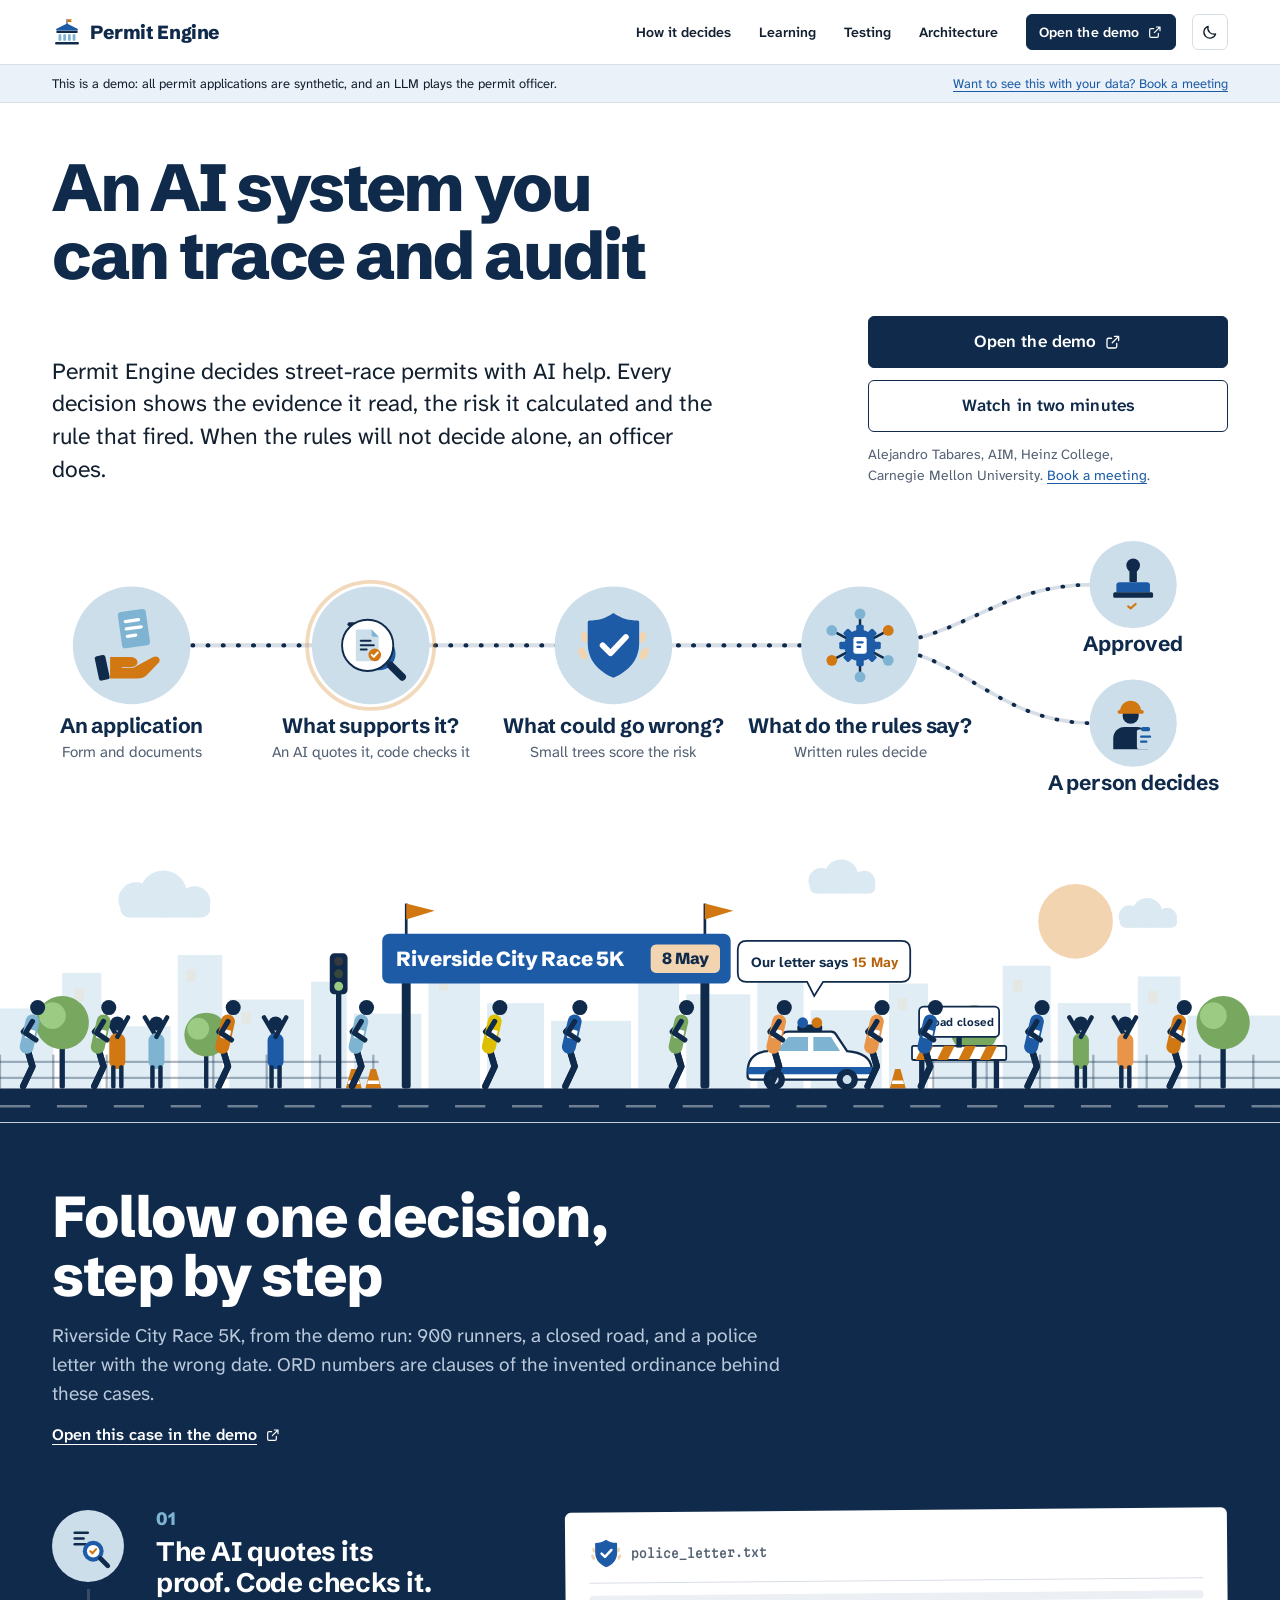
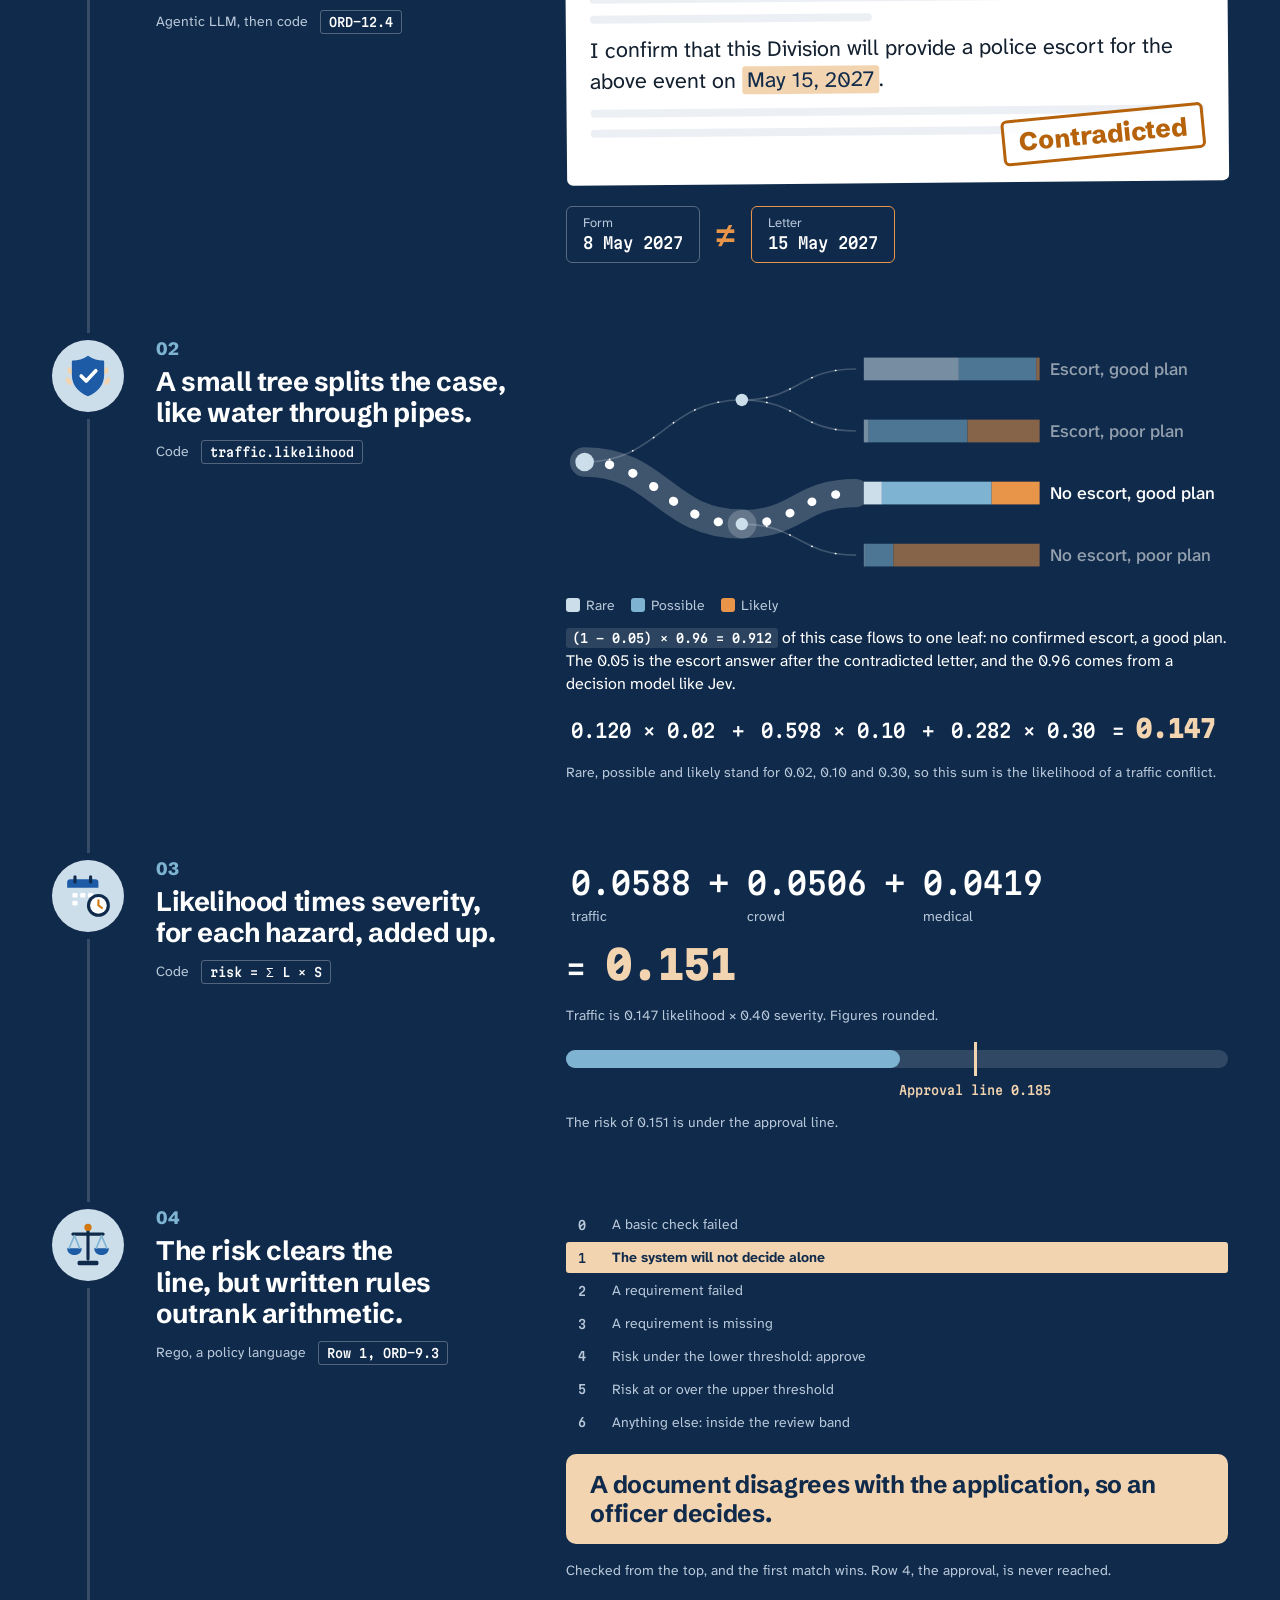
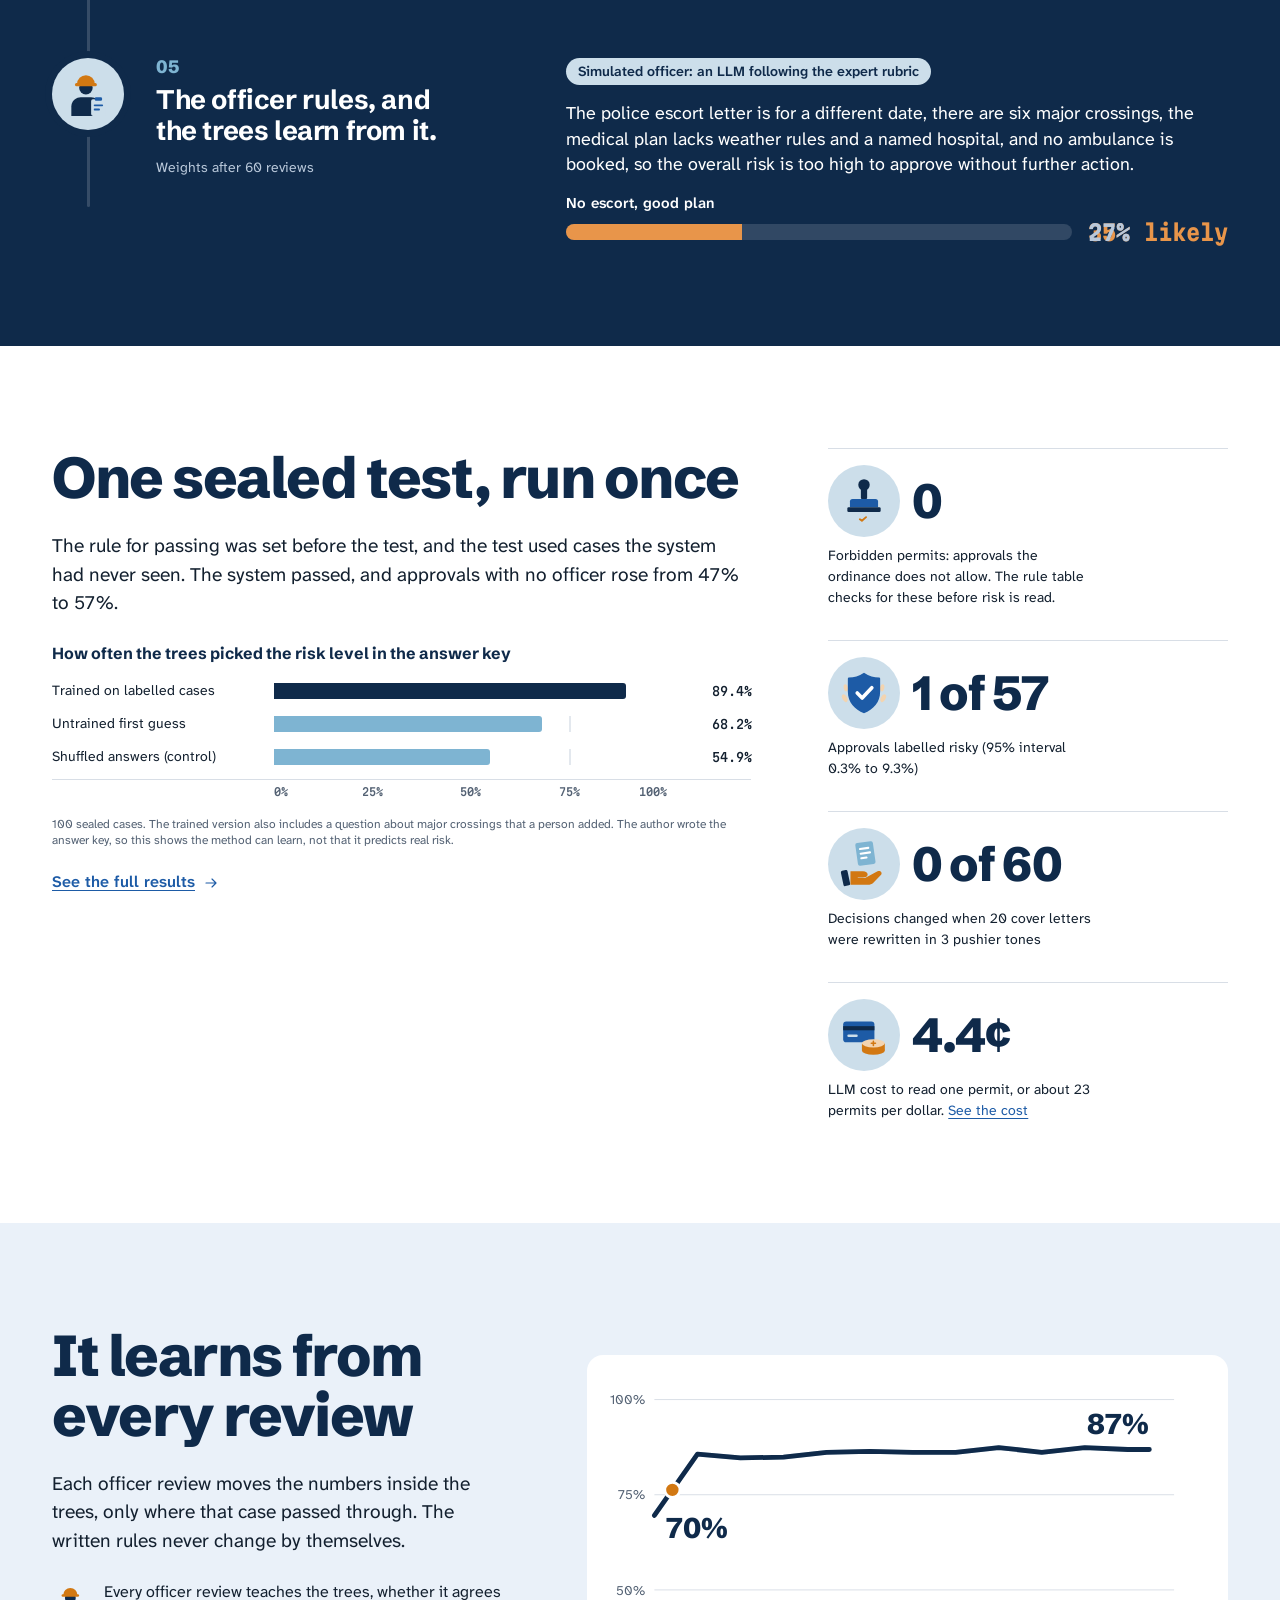
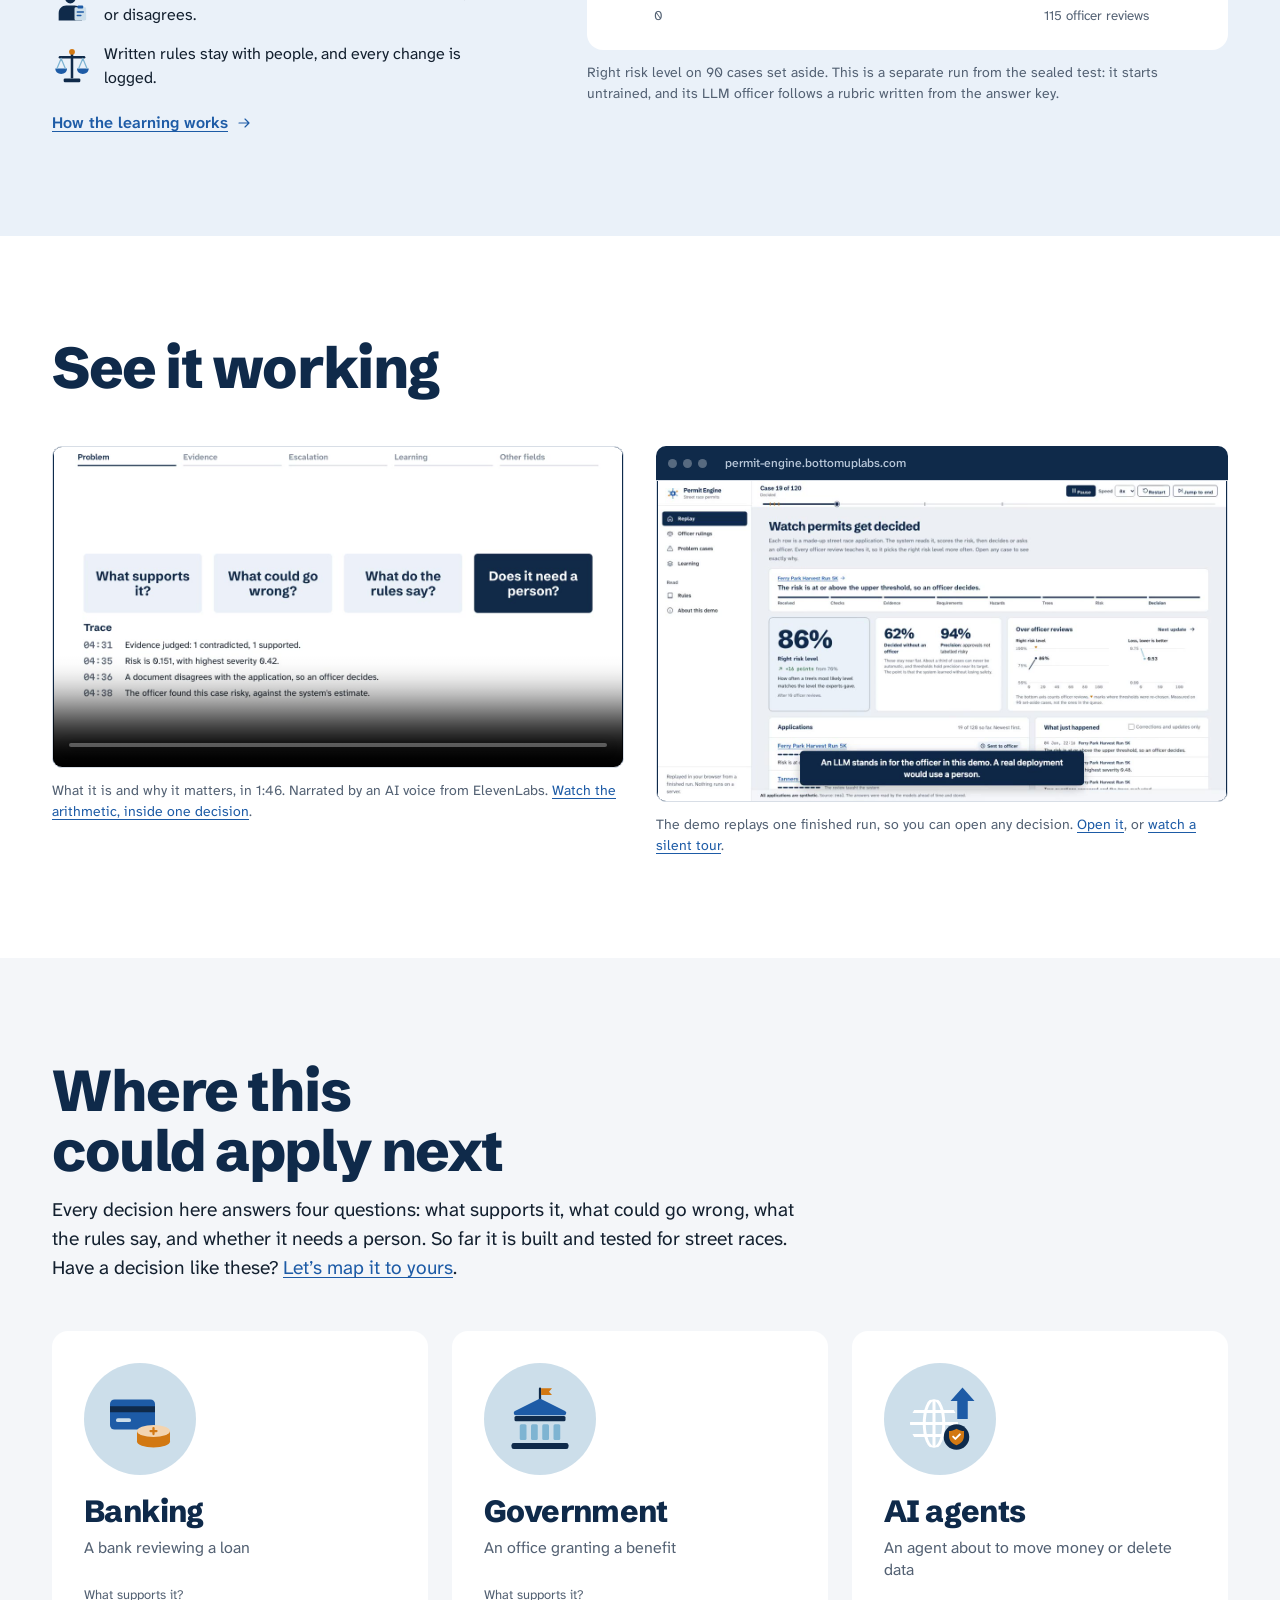
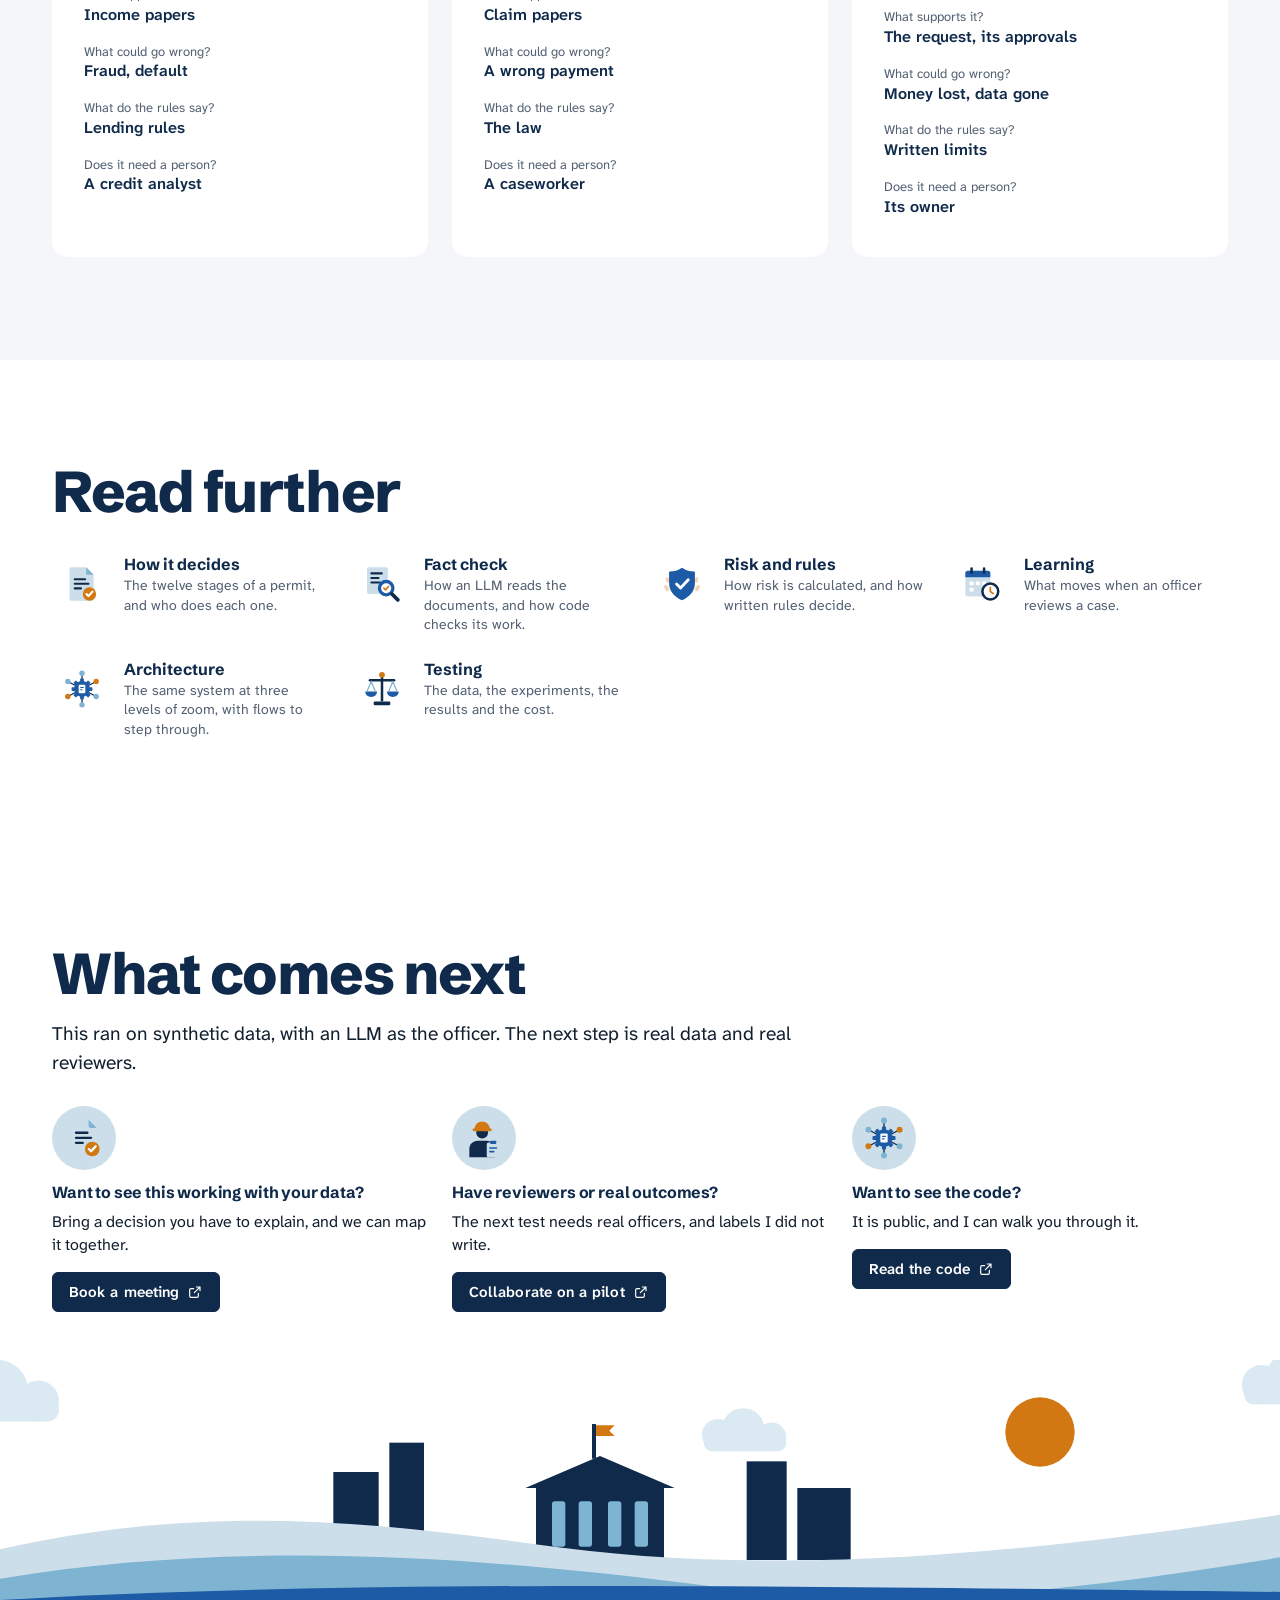
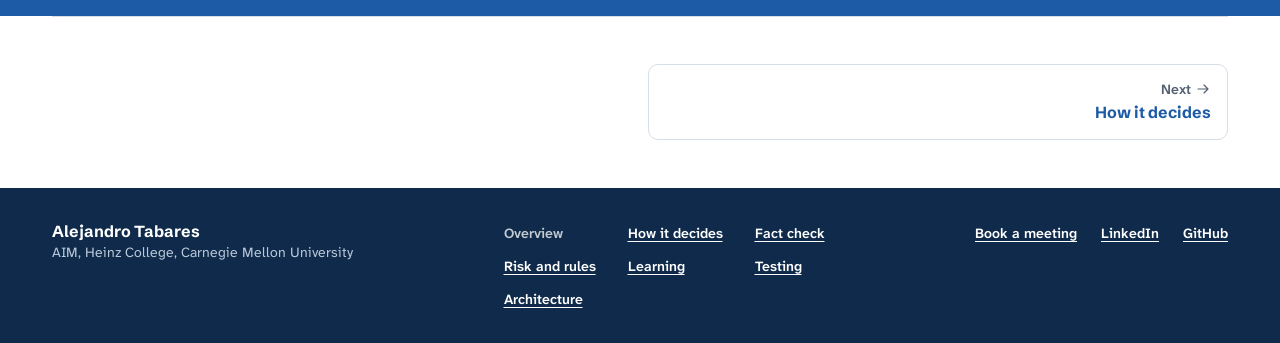
==== commit 5ac7bc28: "Remove the Jev step from the walkthrough The walkthrough now has five steps, and step 2 says the 0.9" ====
--- a/index.html
+++ b/index.html
@@ -1,2 +1,2 @@
 <!doctype html>
-<html lang="en" data-theme="light"><head><meta charSet="utf-8"/><meta name="viewport" content="width=device-width, initial-scale=1, viewport-fit=cover"/><title>Permit Engine: an AI system you can trace and audit</title><link rel="icon" href="data:image/svg+xml,%3Csvg%20xmlns%3D%22http%3A%2F%2Fwww.w3.org%2F2000%2Fsvg%22%20viewBox%3D%220%200%2032%2032%22%3E%3Crect%20width%3D%2232%22%20height%3D%2232%22%20rx%3D%227%22%20fill%3D%22%230f2a4a%22%2F%3E%3Cpath%20d%3D%22M6%2013%2016%207l10%206v2H6z%22%20fill%3D%22%237eb4d2%22%2F%3E%3Cpath%20d%3D%22M9%2016h3v8H9zM14.500%2016h3v8h-3zM20%2016h3v8h-3z%22%20fill%3D%22%23fff%22%2F%3E%3Crect%20x%3D%226%22%20y%3D%2225%22%20width%3D%2220%22%20height%3D%222%22%20rx%3D%221%22%20fill%3D%22%23e8954a%22%2F%3E%3C%2Fsvg%3E"/><meta name="description" content="An AI system you can trace and audit, for event permits. Every decision shows the evidence it read, the risk it calculated and the rule that fired."/><meta name="author" content="Alejandro Tabares"/><script>(function(){try{var t=localStorage.getItem('pe-theme');if(t)document.documentElement.setAttribute('data-theme',t)}catch(e){}})();</script><link rel="stylesheet" href="./assets/fonts/fonts.css"/><link rel="stylesheet" href="./assets/permit-engine.css"/><link rel="stylesheet" href="./assets/site.css"/></head><body class="pe-app site"><a class="site-skip" href="#main">Skip to content</a><header class="site-hd"><div class="site-wrap site-hd__row"><a class="site-brand" href="./"><svg width="30" height="30" viewBox="0 0 96 96" aria-hidden="true" focusable="false"><rect x="46.5" y="6" width="3" height="18" rx="1.5" fill="#0F2A4A"></rect><path d="M49.5 7H64l-4 4.5 4 4.5H49.5z" fill="#D27812"></path><path d="M48 24 80 40H16z" fill="#1D5BA6" stroke="#1D5BA6" stroke-width="6" stroke-linejoin="round"></path><rect x="14" y="44" width="68" height="7" rx="2" fill="#0F2A4A"></rect><rect x="21" y="55" width="9" height="21" rx="2" fill="#7EB4D2"></rect><rect x="36" y="55" width="9" height="21" rx="2" fill="#7EB4D2"></rect><rect x="51" y="55" width="9" height="21" rx="2" fill="#7EB4D2"></rect><rect x="66" y="55" width="9" height="21" rx="2" fill="#7EB4D2"></rect><rect x="10" y="80" width="76" height="8" rx="3" fill="#0F2A4A"></rect></svg><span>Permit Engine</span></a><nav class="site-nav" aria-label="Site"><ul role="list"><li><a href="./how-it-decides.html">How it decides</a></li><li><a href="./learning.html">Learning</a></li><li><a href="./testing.html">Testing</a></li><li><a href="./architecture.html">Architecture</a></li></ul></nav><a class="pe-button site-btn site-hd__cta" href="https://permit-engine.bottomuplabs.com">Open the demo <svg width="16" height="16" viewBox="0 0 24 24" fill="none" stroke="currentColor" stroke-width="1.75" stroke-linecap="round" stroke-linejoin="round" aria-hidden="true" focusable="false"><path d="M14 4.5h5.5V10M19.5 4.5 11 13M17 14v4a2 2 0 0 1-2 2H6a2 2 0 0 1-2-2V9a2 2 0 0 1 2-2h4"></path></svg></a><button type="button" id="theme-toggle" class="site-theme" aria-pressed="false"><svg width="18" height="18" viewBox="0 0 24 24" fill="none" stroke="currentColor" stroke-width="1.75" stroke-linecap="round" stroke-linejoin="round" aria-hidden="true" focusable="false"><path d="M19.5 14.5A8 8 0 0 1 9.5 4.5a8 8 0 1 0 10 10z"></path></svg><span class="site-theme__label">Dark theme</span></button></div></header><p class="site-banner"><span class="site-wrap site-banner__row"><span>This is a demo: all permit applications are synthetic, and an LLM plays the permit officer.</span><a href="https://calendar.app.google/rUw9AdmyMUywj2jx6">Want to see this with your data? Book a meeting</a></span></p><main id="main" class="site-main"><div class="lp"><section class="lp-hero" aria-labelledby="page-title"><div class="site-wrap"><h1 id="page-title" class="lp-title">An AI system you can trace and audit</h1><div class="lp-hero__row"><div><p class="lp-lead lp-lead--hero">Permit Engine decides street-race permits with AI help. Every decision shows the evidence it read, the risk it calculated and the rule that fired. When the rules will not decide alone, an officer does.</p></div><div class="lp-hero__cta"><a class="pe-button site-btn lp-cta" href="https://permit-engine.bottomuplabs.com">Open the demo <svg width="18" height="18" viewBox="0 0 24 24" fill="none" stroke="currentColor" stroke-width="1.75" stroke-linecap="round" stroke-linejoin="round" aria-hidden="true" focusable="false"><path d="M14 4.5h5.5V10M19.5 4.5 11 13M17 14v4a2 2 0 0 1-2 2H6a2 2 0 0 1-2-2V9a2 2 0 0 1 2-2h4"></path></svg></a><a class="pe-button site-btn site-btn--secondary lp-cta" href="#watch">Watch in two minutes</a><p class="pe-small lp-hero__who">Alejandro Tabares, AIM, Heinz College, Carnegie Mellon University. <a href="https://calendar.app.google/rUw9AdmyMUywj2jx6">Book a meeting</a>.</p></div></div><svg class="lp-machine lp-machine--wide" viewBox="0 0 1240 310" role="img" aria-label="An application passes through three questions and written rules. One is approved. The next goes to an officer."><path d="M84 128 L852 128 C 960 128 990 64 1098 64" class="lp-track"></path><path d="M84 128 L852 128 C 960 128 990 210 1098 210" class="lp-track"></path><path d="M84 128 L852 128 C 960 128 990 64 1098 64" class="lp-track lp-track--flow"></path><path d="M84 128 L852 128 C 960 128 990 210 1098 210" class="lp-track lp-track--flow"></path><g><g><circle cx="84" cy="128" r="62" class="lp-ring" opacity="0"><animate attributeName="opacity" dur="16s" repeatCount="indefinite" keyTimes="0;0.006;0.01;0.08;0.506;0.51;0.58;1" values="0;0;0.9;0;0;0.9;0;0"></animate><animate attributeName="r" dur="16s" repeatCount="indefinite" keyTimes="0;0.006;0.01;0.08;0.506;0.51;0.58;1" values="62;62;78;62;62;78;62;62"></animate></circle><circle cx="84" cy="128" r="62" class="lp-disc"></circle><g transform="translate(42 86)"><svg width="84" height="84" viewBox="0 0 96 96" aria-hidden="true" focusable="false"><g transform="rotate(-8 50 30)"><rect x="34" y="6" width="34" height="44" rx="4" fill="#7EB4D2"></rect><rect x="40" y="16" width="20" height="4" rx="2" fill="#FFFFFF"></rect><rect x="40" y="25" width="22" height="4" rx="2" fill="#FFFFFF"></rect><rect x="40" y="34" width="14" height="4" rx="2" fill="#FFFFFF"></rect></g><rect x="6" y="60" width="13" height="30" rx="3" transform="rotate(-12 12.5 75)" fill="#0F2A4A"></rect><path d="M22 62h24c5.5 0 9 2.6 9 6.2S51.5 74 46 74H36v1h14l24-13c5-2.6 10 2.4 6.8 6.6L66 84c-3 2.6-6.4 4-10.4 4H22z" fill="#D27812"></path></svg></g></g><text x="84" y="220" text-anchor="middle" class="lp-machine__t">An application</text><text x="84" y="246" text-anchor="middle" class="lp-machine__w">Form and documents</text></g><g><g><circle cx="336" cy="128" r="62" class="lp-ring" opacity="0"><animate attributeName="opacity" dur="16s" repeatCount="indefinite" keyTimes="0;0.105;0.109;0.179;0.605;0.609;0.679;1" values="0;0;0.9;0;0;0.9;0;0"></animate><animate attributeName="r" dur="16s" repeatCount="indefinite" keyTimes="0;0.105;0.109;0.179;0.605;0.609;0.679;1" values="62;62;78;62;62;78;62;62"></animate></circle><circle cx="336" cy="128" r="62" class="lp-disc"></circle><g transform="translate(294 86)"><svg width="84" height="84" viewBox="0 0 96 96" aria-hidden="true" focusable="false"><rect x="12" y="8" width="50" height="64" rx="4" fill="#CCDEEA"></rect><rect x="20" y="20" width="30" height="5" rx="2.5" fill="#0F2A4A"></rect><rect x="20" y="31" width="22" height="5" rx="2.5" fill="#0F2A4A"></rect><rect x="20" y="42" width="26" height="5" rx="2.5" fill="#0F2A4A"></rect><circle cx="58" cy="58" r="20" fill="#1D5BA6"></circle><circle cx="58" cy="58" r="12" fill="#FFFFFF"></circle><path d="M52.5 58l4 4 7-8" fill="none" stroke="#D27812" stroke-width="4" stroke-linecap="round" stroke-linejoin="round"></path><path d="M72 72l14 14" stroke="#0F2A4A" stroke-width="9" stroke-linecap="round"></path></svg></g></g><text x="336" y="220" text-anchor="middle" class="lp-machine__t">What supports it?</text><text x="336" y="246" text-anchor="middle" class="lp-machine__w">An AI quotes it, code checks it</text></g><g><g><circle cx="592" cy="128" r="62" class="lp-ring" opacity="0"><animate attributeName="opacity" dur="16s" repeatCount="indefinite" keyTimes="0;0.213;0.217;0.287;0.713;0.717;0.787;1" values="0;0;0.9;0;0;0.9;0;0"></animate><animate attributeName="r" dur="16s" repeatCount="indefinite" keyTimes="0;0.213;0.217;0.287;0.713;0.717;0.787;1" values="62;62;78;62;62;78;62;62"></animate></circle><circle cx="592" cy="128" r="62" class="lp-disc"></circle><g transform="translate(550 86)"><svg width="84" height="84" viewBox="0 0 96 96" aria-hidden="true" focusable="false"><ellipse cx="11" cy="58" rx="4.5" ry="8" transform="rotate(-28 11 58)" fill="#F3D4B0"></ellipse><ellipse cx="13" cy="38" rx="4" ry="7" transform="rotate(-12 13 38)" fill="#F3D4B0"></ellipse><ellipse cx="85" cy="58" rx="4.5" ry="8" transform="rotate(28 85 58)" fill="#F3D4B0"></ellipse><ellipse cx="83" cy="38" rx="4" ry="7" transform="rotate(12 83 38)" fill="#F3D4B0"></ellipse><path d="M48 9c10 7 19 9 29 9a2 2 0 0 1 2 2v25c0 21-13 34-31 42C30 79 17 66 17 45V20a2 2 0 0 1 2-2c10 0 19-2 29-9z" fill="#1D5BA6"></path><path d="M35 48l9.5 9.5L63 38" fill="none" stroke="#FFFFFF" stroke-width="7" stroke-linecap="round" stroke-linejoin="round"></path></svg></g></g><text x="592" y="220" text-anchor="middle" class="lp-machine__t">What could go wrong?</text><text x="592" y="246" text-anchor="middle" class="lp-machine__w">Small trees score the risk</text></g><g><g><circle cx="852" cy="128" r="62" class="lp-ring" opacity="0"><animate attributeName="opacity" dur="16s" repeatCount="indefinite" keyTimes="0;0.322;0.326;0.396;0.822;0.826;0.896;1" values="0;0;0.9;0;0;0.9;0;0"></animate><animate attributeName="r" dur="16s" repeatCount="indefinite" keyTimes="0;0.322;0.326;0.396;0.822;0.826;0.896;1" values="62;62;78;62;62;78;62;62"></animate></circle><circle cx="852" cy="128" r="62" class="lp-disc"></circle><g transform="translate(810 86)"><svg width="84" height="84" viewBox="0 0 96 96" aria-hidden="true" focusable="false"><g stroke="#0F2A4A" stroke-width="3" fill="none" stroke-linecap="round"><path d="M48 48V10M48 48l34-18M48 48l34 18M48 48v38M48 48L14 66M48 48L14 30"></path></g><circle cx="48" cy="10" r="6.5" fill="#7EB4D2"></circle><circle cx="82" cy="30" r="6.5" fill="#D27812"></circle><circle cx="82" cy="66" r="6.5" fill="#7EB4D2"></circle><circle cx="48" cy="86" r="6.5" fill="#7EB4D2"></circle><circle cx="14" cy="66" r="6.5" fill="#D27812"></circle><circle cx="14" cy="30" r="6.5" fill="#7EB4D2"></circle><g fill="#1D5BA6"><circle cx="48" cy="48" r="19"></circle><rect x="43.5" y="23" width="9" height="10" rx="2"></rect><rect x="43.5" y="23" width="9" height="10" rx="2" transform="rotate(45 48 48)"></rect><rect x="43.5" y="23" width="9" height="10" rx="2" transform="rotate(90 48 48)"></rect><rect x="43.5" y="23" width="9" height="10" rx="2" transform="rotate(135 48 48)"></rect><rect x="43.5" y="23" width="9" height="10" rx="2" transform="rotate(180 48 48)"></rect><rect x="43.5" y="23" width="9" height="10" rx="2" transform="rotate(225 48 48)"></rect><rect x="43.5" y="23" width="9" height="10" rx="2" transform="rotate(270 48 48)"></rect><rect x="43.5" y="23" width="9" height="10" rx="2" transform="rotate(315 48 48)"></rect></g><rect x="40" y="38" width="16" height="20" rx="2.5" fill="#FFFFFF"></rect><rect x="43.5" y="43" width="9" height="2.6" rx="1.3" fill="#1D5BA6"></rect><rect x="43.5" y="48.5" width="6" height="2.6" rx="1.3" fill="#1D5BA6"></rect></svg></g></g><text x="852" y="220" text-anchor="middle" class="lp-machine__t">What do the rules say?</text><text x="852" y="246" text-anchor="middle" class="lp-machine__w">Written rules decide</text></g><g><circle cx="1140" cy="64" r="46" class="lp-ring" opacity="0"><animate attributeName="opacity" dur="16s" repeatCount="indefinite" keyTimes="0;0.4335;0.4375;0.5075;1" values="0;0;0.9;0;0"></animate><animate attributeName="r" dur="16s" repeatCount="indefinite" keyTimes="0;0.4335;0.4375;0.5075;1" values="46;46;62;46;46"></animate></circle><circle cx="1140" cy="64" r="46" class="lp-disc"></circle><g transform="translate(1108.5 32.5)"><svg width="63" height="63" viewBox="0 0 96 96" aria-hidden="true" focusable="false"><circle cx="48" cy="17" r="11" fill="#0F2A4A"></circle><rect x="42" y="24" width="12" height="20" rx="2" fill="#0F2A4A"></rect><path d="M26 44h44a5 5 0 0 1 5 5v11H21V49a5 5 0 0 1 5-5z" fill="#1D5BA6"></path><rect x="16" y="60" width="64" height="9" rx="2.5" fill="#0F2A4A"></rect><rect x="18" y="78" width="60" height="10" rx="5" fill="#CCDEEA"></rect><path d="M40 83l4 3 8-7" fill="none" stroke="#D27812" stroke-width="3.5" stroke-linecap="round" stroke-linejoin="round"></path></svg></g></g><text x="1140" y="134" text-anchor="middle" class="lp-machine__t">Approved</text><g><circle cx="1140" cy="210" r="46" class="lp-ring" opacity="0"><animate attributeName="opacity" dur="16s" repeatCount="indefinite" keyTimes="0;0.9335;0.9375;0.999;1" values="0;0;0.9;0;0"></animate><animate attributeName="r" dur="16s" repeatCount="indefinite" keyTimes="0;0.9335;0.9375;0.999;1" values="46;46;62;46;46"></animate></circle><circle cx="1140" cy="210" r="46" class="lp-disc"></circle><g transform="translate(1108.5 178.5)"><svg width="63" height="63" viewBox="0 0 96 96" aria-hidden="true" focusable="false"><circle cx="44" cy="36" r="13" fill="#0F2A4A"></circle><path d="M27 29a17 17 0 0 1 34 0z" fill="#D27812"></path><rect x="23" y="27" width="42" height="6" rx="3" fill="#D27812"></rect><path d="M16 90V72c0-10 8-18 18-18h20c10 0 18 8 18 18v18z" fill="#0F2A4A"></path><rect x="54" y="58" width="28" height="32" rx="3.5" fill="#CCDEEA"></rect><rect x="61" y="54" width="14" height="7" rx="2.5" fill="#1D5BA6"></rect><rect x="59" y="68" width="18" height="3.5" rx="1.75" fill="#1D5BA6"></rect><rect x="59" y="76" width="12" height="3.5" rx="1.75" fill="#1D5BA6"></rect></svg></g></g><text x="1140" y="280" text-anchor="middle" class="lp-machine__t">A person decides</text><g class="lp-mover" opacity="0"><animate attributeName="opacity" dur="16s" repeatCount="indefinite" keyTimes="0;0.02;0.4675;0.4875;1" values="0;1;1;0;0"></animate><animateMotion dur="16s" repeatCount="indefinite" path="M84 128 L852 128 C 960 128 990 64 1098 64" keyPoints="0;0;1;1" keyTimes="0;0;0.4375;1" calcMode="linear"></animateMotion><circle r="27" class="lp-mover__ground"></circle><g transform="translate(-20 -20)"><svg width="40" height="40" viewBox="0 0 96 96" aria-hidden="true" focusable="false"><path d="M22 8h36l18 18v58a4 4 0 0 1-4 4H22a4 4 0 0 1-4-4V12a4 4 0 0 1 4-4z" fill="#CCDEEA"></path><path d="M58 8v14a4 4 0 0 0 4 4h14z" fill="#7EB4D2"></path><rect x="28" y="34" width="30" height="5" rx="2.5" fill="#0F2A4A"></rect><rect x="28" y="45" width="38" height="5" rx="2.5" fill="#0F2A4A"></rect><rect x="28" y="56" width="20" height="5" rx="2.5" fill="#0F2A4A"></rect><circle cx="66" cy="72" r="16" fill="#D27812"></circle><path d="M58.5 72l5 5 10-11" fill="none" stroke="#FFFFFF" stroke-width="5" stroke-linecap="round" stroke-linejoin="round"></path></svg></g></g><g class="lp-mover" opacity="0"><animate attributeName="opacity" dur="16s" repeatCount="indefinite" keyTimes="0;0.5;0.52;0.9675;0.9875;1" values="0;0;1;1;0;0"></animate><animateMotion dur="16s" repeatCount="indefinite" path="M84 128 L852 128 C 960 128 990 210 1098 210" keyPoints="0;0;1;1" keyTimes="0;0.5;0.9375;1" calcMode="linear"></animateMotion><circle r="27" class="lp-mover__ground"></circle><g transform="translate(-20 -20)"><svg width="40" height="40" viewBox="0 0 96 96" aria-hidden="true" focusable="false"><path d="M22 8h36l18 18v58a4 4 0 0 1-4 4H22a4 4 0 0 1-4-4V12a4 4 0 0 1 4-4z" fill="#CCDEEA"></path><path d="M58 8v14a4 4 0 0 0 4 4h14z" fill="#7EB4D2"></path><rect x="28" y="34" width="30" height="5" rx="2.5" fill="#0F2A4A"></rect><rect x="28" y="45" width="38" height="5" rx="2.5" fill="#0F2A4A"></rect><rect x="28" y="56" width="20" height="5" rx="2.5" fill="#0F2A4A"></rect><circle cx="66" cy="72" r="16" fill="#D27812"></circle><path d="M58.5 72l5 5 10-11" fill="none" stroke="#FFFFFF" stroke-width="5" stroke-linecap="round" stroke-linejoin="round"></path></svg></g></g><g class="lp-pop" opacity="0"><animate attributeName="opacity" dur="16s" repeatCount="indefinite" keyTimes="0;0.4325;0.4475;0.5375;0.5495;1" values="0;0;1;1;0;0"></animate><text x="1140" y="158" text-anchor="middle">Clean evidence, low risk</text></g><g class="lp-pop" opacity="0"><animate attributeName="opacity" dur="16s" repeatCount="indefinite" keyTimes="0;0.9325;0.9475;0.995;0.999;1" values="0;0;1;1;0;0"></animate><text x="1140" y="304" text-anchor="middle">With the reason attached</text></g></svg><svg class="lp-machine lp-machine--tall" viewBox="0 0 360 830" role="img" aria-label="An application passes through three questions and written rules. One is approved. The next goes to an officer."><path d="M66 62 L66 518 C 66 590 66 620 66 660" class="lp-track"></path><path d="M66 62 L66 518 C 66 600 244 590 244 660" class="lp-track"></path><path d="M66 62 L66 518 C 66 590 66 620 66 660" class="lp-track lp-track--flow"></path><path d="M66 62 L66 518 C 66 600 244 590 244 660" class="lp-track lp-track--flow"></path><g><g><circle cx="66" cy="62" r="50" class="lp-ring" opacity="0"><animate attributeName="opacity" dur="16s" repeatCount="indefinite" keyTimes="0;0.006;0.01;0.08;0.506;0.51;0.58;1" values="0;0;0.9;0;0;0.9;0;0"></animate><animate attributeName="r" dur="16s" repeatCount="indefinite" keyTimes="0;0.006;0.01;0.08;0.506;0.51;0.58;1" values="50;50;66;50;50;66;50;50"></animate></circle><circle cx="66" cy="62" r="50" class="lp-disc"></circle><g transform="translate(32 28)"><svg width="68" height="68" viewBox="0 0 96 96" aria-hidden="true" focusable="false"><g transform="rotate(-8 50 30)"><rect x="34" y="6" width="34" height="44" rx="4" fill="#7EB4D2"></rect><rect x="40" y="16" width="20" height="4" rx="2" fill="#FFFFFF"></rect><rect x="40" y="25" width="22" height="4" rx="2" fill="#FFFFFF"></rect><rect x="40" y="34" width="14" height="4" rx="2" fill="#FFFFFF"></rect></g><rect x="6" y="60" width="13" height="30" rx="3" transform="rotate(-12 12.5 75)" fill="#0F2A4A"></rect><path d="M22 62h24c5.5 0 9 2.6 9 6.2S51.5 74 46 74H36v1h14l24-13c5-2.6 10 2.4 6.8 6.6L66 84c-3 2.6-6.4 4-10.4 4H22z" fill="#D27812"></path></svg></g></g><text x="134" y="58" class="lp-machine__t lp-machine__t--s">An application</text><foreignObject x="134" y="68" width="224" height="60"><p class="lp-machine__fo">Form and documents</p></foreignObject></g><g><g><circle cx="66" cy="214" r="50" class="lp-ring" opacity="0"><animate attributeName="opacity" dur="16s" repeatCount="indefinite" keyTimes="0;0.105;0.109;0.179;0.605;0.609;0.679;1" values="0;0;0.9;0;0;0.9;0;0"></animate><animate attributeName="r" dur="16s" repeatCount="indefinite" keyTimes="0;0.105;0.109;0.179;0.605;0.609;0.679;1" values="50;50;66;50;50;66;50;50"></animate></circle><circle cx="66" cy="214" r="50" class="lp-disc"></circle><g transform="translate(32 180)"><svg width="68" height="68" viewBox="0 0 96 96" aria-hidden="true" focusable="false"><rect x="12" y="8" width="50" height="64" rx="4" fill="#CCDEEA"></rect><rect x="20" y="20" width="30" height="5" rx="2.5" fill="#0F2A4A"></rect><rect x="20" y="31" width="22" height="5" rx="2.5" fill="#0F2A4A"></rect><rect x="20" y="42" width="26" height="5" rx="2.5" fill="#0F2A4A"></rect><circle cx="58" cy="58" r="20" fill="#1D5BA6"></circle><circle cx="58" cy="58" r="12" fill="#FFFFFF"></circle><path d="M52.5 58l4 4 7-8" fill="none" stroke="#D27812" stroke-width="4" stroke-linecap="round" stroke-linejoin="round"></path><path d="M72 72l14 14" stroke="#0F2A4A" stroke-width="9" stroke-linecap="round"></path></svg></g></g><text x="134" y="210" class="lp-machine__t lp-machine__t--s">What supports it?</text><foreignObject x="134" y="220" width="224" height="60"><p class="lp-machine__fo">An AI quotes it, code checks it</p></foreignObject></g><g><g><circle cx="66" cy="366" r="50" class="lp-ring" opacity="0"><animate attributeName="opacity" dur="16s" repeatCount="indefinite" keyTimes="0;0.213;0.217;0.287;0.713;0.717;0.787;1" values="0;0;0.9;0;0;0.9;0;0"></animate><animate attributeName="r" dur="16s" repeatCount="indefinite" keyTimes="0;0.213;0.217;0.287;0.713;0.717;0.787;1" values="50;50;66;50;50;66;50;50"></animate></circle><circle cx="66" cy="366" r="50" class="lp-disc"></circle><g transform="translate(32 332)"><svg width="68" height="68" viewBox="0 0 96 96" aria-hidden="true" focusable="false"><ellipse cx="11" cy="58" rx="4.5" ry="8" transform="rotate(-28 11 58)" fill="#F3D4B0"></ellipse><ellipse cx="13" cy="38" rx="4" ry="7" transform="rotate(-12 13 38)" fill="#F3D4B0"></ellipse><ellipse cx="85" cy="58" rx="4.5" ry="8" transform="rotate(28 85 58)" fill="#F3D4B0"></ellipse><ellipse cx="83" cy="38" rx="4" ry="7" transform="rotate(12 83 38)" fill="#F3D4B0"></ellipse><path d="M48 9c10 7 19 9 29 9a2 2 0 0 1 2 2v25c0 21-13 34-31 42C30 79 17 66 17 45V20a2 2 0 0 1 2-2c10 0 19-2 29-9z" fill="#1D5BA6"></path><path d="M35 48l9.5 9.5L63 38" fill="none" stroke="#FFFFFF" stroke-width="7" stroke-linecap="round" stroke-linejoin="round"></path></svg></g></g><text x="134" y="362" class="lp-machine__t lp-machine__t--s">What could go wrong?</text><foreignObject x="134" y="372" width="224" height="60"><p class="lp-machine__fo">Small trees score the risk</p></foreignObject></g><g><g><circle cx="66" cy="518" r="50" class="lp-ring" opacity="0"><animate attributeName="opacity" dur="16s" repeatCount="indefinite" keyTimes="0;0.322;0.326;0.396;0.822;0.826;0.896;1" values="0;0;0.9;0;0;0.9;0;0"></animate><animate attributeName="r" dur="16s" repeatCount="indefinite" keyTimes="0;0.322;0.326;0.396;0.822;0.826;0.896;1" values="50;50;66;50;50;66;50;50"></animate></circle><circle cx="66" cy="518" r="50" class="lp-disc"></circle><g transform="translate(32 484)"><svg width="68" height="68" viewBox="0 0 96 96" aria-hidden="true" focusable="false"><g stroke="#0F2A4A" stroke-width="3" fill="none" stroke-linecap="round"><path d="M48 48V10M48 48l34-18M48 48l34 18M48 48v38M48 48L14 66M48 48L14 30"></path></g><circle cx="48" cy="10" r="6.5" fill="#7EB4D2"></circle><circle cx="82" cy="30" r="6.5" fill="#D27812"></circle><circle cx="82" cy="66" r="6.5" fill="#7EB4D2"></circle><circle cx="48" cy="86" r="6.5" fill="#7EB4D2"></circle><circle cx="14" cy="66" r="6.5" fill="#D27812"></circle><circle cx="14" cy="30" r="6.5" fill="#7EB4D2"></circle><g fill="#1D5BA6"><circle cx="48" cy="48" r="19"></circle><rect x="43.5" y="23" width="9" height="10" rx="2"></rect><rect x="43.5" y="23" width="9" height="10" rx="2" transform="rotate(45 48 48)"></rect><rect x="43.5" y="23" width="9" height="10" rx="2" transform="rotate(90 48 48)"></rect><rect x="43.5" y="23" width="9" height="10" rx="2" transform="rotate(135 48 48)"></rect><rect x="43.5" y="23" width="9" height="10" rx="2" transform="rotate(180 48 48)"></rect><rect x="43.5" y="23" width="9" height="10" rx="2" transform="rotate(225 48 48)"></rect><rect x="43.5" y="23" width="9" height="10" rx="2" transform="rotate(270 48 48)"></rect><rect x="43.5" y="23" width="9" height="10" rx="2" transform="rotate(315 48 48)"></rect></g><rect x="40" y="38" width="16" height="20" rx="2.5" fill="#FFFFFF"></rect><rect x="43.5" y="43" width="9" height="2.6" rx="1.3" fill="#1D5BA6"></rect><rect x="43.5" y="48.5" width="6" height="2.6" rx="1.3" fill="#1D5BA6"></rect></svg></g></g><text x="134" y="514" class="lp-machine__t lp-machine__t--s">What do the rules say?</text><foreignObject x="134" y="524" width="224" height="60"><p class="lp-machine__fo">Written rules decide</p></foreignObject></g><g><circle cx="66" cy="704" r="46" class="lp-ring" opacity="0"><animate attributeName="opacity" dur="16s" repeatCount="indefinite" keyTimes="0;0.4335;0.4375;0.5075;1" values="0;0;0.9;0;0"></animate><animate attributeName="r" dur="16s" repeatCount="indefinite" keyTimes="0;0.4335;0.4375;0.5075;1" values="46;46;62;46;46"></animate></circle><circle cx="66" cy="704" r="46" class="lp-disc"></circle><g transform="translate(34.5 672.5)"><svg width="63" height="63" viewBox="0 0 96 96" aria-hidden="true" focusable="false"><circle cx="48" cy="17" r="11" fill="#0F2A4A"></circle><rect x="42" y="24" width="12" height="20" rx="2" fill="#0F2A4A"></rect><path d="M26 44h44a5 5 0 0 1 5 5v11H21V49a5 5 0 0 1 5-5z" fill="#1D5BA6"></path><rect x="16" y="60" width="64" height="9" rx="2.5" fill="#0F2A4A"></rect><rect x="18" y="78" width="60" height="10" rx="5" fill="#CCDEEA"></rect><path d="M40 83l4 3 8-7" fill="none" stroke="#D27812" stroke-width="3.5" stroke-linecap="round" stroke-linejoin="round"></path></svg></g></g><text x="66" y="774" text-anchor="middle" class="lp-machine__t lp-machine__t--s">Approved</text><g><circle cx="244" cy="704" r="46" class="lp-ring" opacity="0"><animate attributeName="opacity" dur="16s" repeatCount="indefinite" keyTimes="0;0.9335;0.9375;0.999;1" values="0;0;0.9;0;0"></animate><animate attributeName="r" dur="16s" repeatCount="indefinite" keyTimes="0;0.9335;0.9375;0.999;1" values="46;46;62;46;46"></animate></circle><circle cx="244" cy="704" r="46" class="lp-disc"></circle><g transform="translate(212.5 672.5)"><svg width="63" height="63" viewBox="0 0 96 96" aria-hidden="true" focusable="false"><circle cx="44" cy="36" r="13" fill="#0F2A4A"></circle><path d="M27 29a17 17 0 0 1 34 0z" fill="#D27812"></path><rect x="23" y="27" width="42" height="6" rx="3" fill="#D27812"></rect><path d="M16 90V72c0-10 8-18 18-18h20c10 0 18 8 18 18v18z" fill="#0F2A4A"></path><rect x="54" y="58" width="28" height="32" rx="3.5" fill="#CCDEEA"></rect><rect x="61" y="54" width="14" height="7" rx="2.5" fill="#1D5BA6"></rect><rect x="59" y="68" width="18" height="3.5" rx="1.75" fill="#1D5BA6"></rect><rect x="59" y="76" width="12" height="3.5" rx="1.75" fill="#1D5BA6"></rect></svg></g></g><text x="244" y="774" text-anchor="middle" class="lp-machine__t lp-machine__t--s">A person decides</text><g class="lp-mover" opacity="0"><animate attributeName="opacity" dur="16s" repeatCount="indefinite" keyTimes="0;0.02;0.4675;0.4875;1" values="0;1;1;0;0"></animate><animateMotion dur="16s" repeatCount="indefinite" path="M66 62 L66 518 C 66 590 66 620 66 660" keyPoints="0;0;1;1" keyTimes="0;0;0.4375;1" calcMode="linear"></animateMotion><circle r="27" class="lp-mover__ground"></circle><g transform="translate(-20 -20)"><svg width="40" height="40" viewBox="0 0 96 96" aria-hidden="true" focusable="false"><path d="M22 8h36l18 18v58a4 4 0 0 1-4 4H22a4 4 0 0 1-4-4V12a4 4 0 0 1 4-4z" fill="#CCDEEA"></path><path d="M58 8v14a4 4 0 0 0 4 4h14z" fill="#7EB4D2"></path><rect x="28" y="34" width="30" height="5" rx="2.5" fill="#0F2A4A"></rect><rect x="28" y="45" width="38" height="5" rx="2.5" fill="#0F2A4A"></rect><rect x="28" y="56" width="20" height="5" rx="2.5" fill="#0F2A4A"></rect><circle cx="66" cy="72" r="16" fill="#D27812"></circle><path d="M58.5 72l5 5 10-11" fill="none" stroke="#FFFFFF" stroke-width="5" stroke-linecap="round" stroke-linejoin="round"></path></svg></g></g><g class="lp-mover" opacity="0"><animate attributeName="opacity" dur="16s" repeatCount="indefinite" keyTimes="0;0.5;0.52;0.9675;0.9875;1" values="0;0;1;1;0;0"></animate><animateMotion dur="16s" repeatCount="indefinite" path="M66 62 L66 518 C 66 600 244 590 244 660" keyPoints="0;0;1;1" keyTimes="0;0.5;0.9375;1" calcMode="linear"></animateMotion><circle r="27" class="lp-mover__ground"></circle><g transform="translate(-20 -20)"><svg width="40" height="40" viewBox="0 0 96 96" aria-hidden="true" focusable="false"><path d="M22 8h36l18 18v58a4 4 0 0 1-4 4H22a4 4 0 0 1-4-4V12a4 4 0 0 1 4-4z" fill="#CCDEEA"></path><path d="M58 8v14a4 4 0 0 0 4 4h14z" fill="#7EB4D2"></path><rect x="28" y="34" width="30" height="5" rx="2.5" fill="#0F2A4A"></rect><rect x="28" y="45" width="38" height="5" rx="2.5" fill="#0F2A4A"></rect><rect x="28" y="56" width="20" height="5" rx="2.5" fill="#0F2A4A"></rect><circle cx="66" cy="72" r="16" fill="#D27812"></circle><path d="M58.5 72l5 5 10-11" fill="none" stroke="#FFFFFF" stroke-width="5" stroke-linecap="round" stroke-linejoin="round"></path></svg></g></g></svg></div></section><div class="lp-race"><svg viewBox="0 0 1440 300" preserveAspectRatio="xMidYMax slice" role="img" aria-label="Runners pass under a banner for the Riverside City Race 5K on 8 May 2027. A police car waits by a closed road, with a letter that says 15 May 2027."><circle cx="1210" cy="74" r="42" fill="#f3d4b0"></circle><g class="lp-runner" style="--x:120px;animation-duration:150s;animation-delay:-20s"><g transform="translate(0 30) scale(1.1)" class="lp-cloud"><circle cx="30" cy="18" r="18"></circle><circle cx="58" cy="12" r="24"></circle><circle cx="90" cy="20" r="16"></circle><rect x="14" y="18" width="92" height="18" rx="9"></rect></g></g><g class="lp-runner" style="--x:900px;animation-duration:190s;animation-delay:-110s"><g transform="translate(0 14) scale(0.8)" class="lp-cloud"><circle cx="30" cy="18" r="18"></circle><circle cx="58" cy="12" r="24"></circle><circle cx="90" cy="20" r="16"></circle><rect x="14" y="18" width="92" height="18" rx="9"></rect></g></g><g class="lp-runner" style="--x:1250px;animation-duration:170s;animation-delay:-60s"><g transform="translate(0 56) scale(0.7)" class="lp-cloud"><circle cx="30" cy="18" r="18"></circle><circle cx="58" cy="12" r="24"></circle><circle cx="90" cy="20" r="16"></circle><rect x="14" y="18" width="92" height="18" rx="9"></rect></g></g><g class="lp-far"><rect x="0" y="172" width="60" height="90"></rect><rect x="70" y="132" width="44" height="130"></rect><rect x="122" y="192" width="70" height="70"></rect><rect x="200" y="112" width="50" height="150"></rect><rect x="258" y="162" width="84" height="100"></rect><rect x="350" y="142" width="40" height="120"></rect><rect x="398" y="178" width="76" height="84"></rect><rect x="482" y="122" width="58" height="140"></rect><rect x="548" y="166" width="64" height="96"></rect><rect x="620" y="186" width="90" height="76"></rect><rect x="718" y="134" width="46" height="128"></rect><rect x="772" y="156" width="72" height="106"></rect><rect x="852" y="106" width="52" height="156"></rect><rect x="912" y="174" width="80" height="88"></rect><rect x="1000" y="144" width="44" height="118"></rect><rect x="1052" y="188" width="68" height="74"></rect><rect x="1128" y="124" width="54" height="138"></rect><rect x="1190" y="166" width="82" height="96"></rect><rect x="1280" y="136" width="48" height="126"></rect><rect x="1336" y="180" width="104" height="82"></rect></g><rect x="210" y="128" width="10" height="14" fill="#f3d4b0" class="lp-lit" style="animation-delay:0s"></rect><rect x="272" y="176" width="10" height="14" fill="#f3d4b0" class="lp-lit" style="animation-delay:2.5s"></rect><rect x="494" y="138" width="10" height="14" fill="#f3d4b0" class="lp-lit" style="animation-delay:5s"></rect><rect x="864" y="122" width="10" height="14" fill="#f3d4b0" class="lp-lit" style="animation-delay:1.5s"></rect><rect x="1140" y="140" width="10" height="14" fill="#f3d4b0" class="lp-lit" style="animation-delay:3.5s"></rect><rect x="1292" y="152" width="10" height="14" fill="#f3d4b0" class="lp-lit" style="animation-delay:6s"></rect><rect x="84" y="150" width="10" height="14" fill="#f3d4b0" class="lp-lit" style="animation-delay:4.5s"></rect><rect x="1010" y="160" width="10" height="14" fill="#f3d4b0" class="lp-lit" style="animation-delay:7s"></rect><g transform="translate(70 262) scale(1)"><g class="lp-sway" style="animation-delay:0s"><rect x="-3" y="-52" width="6" height="52" rx="2" class="lp-figure"></rect><circle cx="0" cy="-74" r="30" fill="#78a860"></circle><circle cx="-11" cy="-82" r="15" fill="#9ccb84"></circle></g></g><g transform="translate(232 262) scale(0.82)"><g class="lp-sway" style="animation-delay:-2s"><rect x="-3" y="-52" width="6" height="52" rx="2" class="lp-figure"></rect><circle cx="0" cy="-74" r="30" fill="#78a860"></circle><circle cx="-11" cy="-82" r="15" fill="#9ccb84"></circle></g></g><g transform="translate(1096 262) scale(0.9)"><g class="lp-sway" style="animation-delay:-1s"><rect x="-3" y="-52" width="6" height="52" rx="2" class="lp-figure"></rect><circle cx="0" cy="-74" r="30" fill="#78a860"></circle><circle cx="-11" cy="-82" r="15" fill="#9ccb84"></circle></g></g><g transform="translate(1376 262) scale(1)"><g class="lp-sway" style="animation-delay:-3s"><rect x="-3" y="-52" width="6" height="52" rx="2" class="lp-figure"></rect><circle cx="0" cy="-74" r="30" fill="#78a860"></circle><circle cx="-11" cy="-82" r="15" fill="#9ccb84"></circle></g></g><g class="lp-rail"><path d="M0 232 H426 M0 250 H426 M1040 232 H1440 M1040 250 H1440"></path><path d="M0 224 V262"></path><path d="M60 224 V262"></path><path d="M120 224 V262"></path><path d="M180 224 V262"></path><path d="M240 224 V262"></path><path d="M300 224 V262"></path><path d="M360 224 V262"></path><path d="M420 224 V262"></path><path d="M1050 224 V262"></path><path d="M1110 224 V262"></path><path d="M1170 224 V262"></path><path d="M1230 224 V262"></path><path d="M1290 224 V262"></path><path d="M1350 224 V262"></path><path d="M1410 224 V262"></path></g><g transform="translate(132 262)"><path d="M0 -58 L-13 -80" class="lp-limb lp-limb--fan"></path><rect x="-9" y="-62" width="18" height="40" rx="8" fill="#d27812"></rect><rect x="-7" y="-26" width="5" height="26" rx="2" class="lp-figure"></rect><rect x="2" y="-26" width="5" height="26" rx="2" class="lp-figure"></rect><circle cx="0" cy="-73" r="8" class="lp-figure"></circle><g transform="translate(0 -58)"><g class="lp-wave" style="animation-delay:0s"><path d="M0 0 L12 -22" class="lp-limb lp-limb--fan"></path></g></g></g><g transform="translate(176 262)"><path d="M0 -58 L-13 -80" class="lp-limb lp-limb--fan"></path><rect x="-9" y="-62" width="18" height="40" rx="8" fill="#7eb4d2"></rect><rect x="-7" y="-26" width="5" height="26" rx="2" class="lp-figure"></rect><rect x="2" y="-26" width="5" height="26" rx="2" class="lp-figure"></rect><circle cx="0" cy="-73" r="8" class="lp-figure"></circle><g transform="translate(0 -58)"><g class="lp-wave" style="animation-delay:-0.7s"><path d="M0 0 L12 -22" class="lp-limb lp-limb--fan"></path></g></g></g><g transform="translate(310 262)"><path d="M0 -58 L-13 -80" class="lp-limb lp-limb--fan"></path><rect x="-9" y="-62" width="18" height="40" rx="8" fill="#1d5ba6"></rect><rect x="-7" y="-26" width="5" height="26" rx="2" class="lp-figure"></rect><rect x="2" y="-26" width="5" height="26" rx="2" class="lp-figure"></rect><circle cx="0" cy="-73" r="8" class="lp-figure"></circle><g transform="translate(0 -58)"><g class="lp-wave" style="animation-delay:-1.3s"><path d="M0 0 L12 -22" class="lp-limb lp-limb--fan"></path></g></g></g><g transform="translate(1216 262)"><path d="M0 -58 L-13 -80" class="lp-limb lp-limb--fan"></path><rect x="-9" y="-62" width="18" height="40" rx="8" fill="#78a860"></rect><rect x="-7" y="-26" width="5" height="26" rx="2" class="lp-figure"></rect><rect x="2" y="-26" width="5" height="26" rx="2" class="lp-figure"></rect><circle cx="0" cy="-73" r="8" class="lp-figure"></circle><g transform="translate(0 -58)"><g class="lp-wave" style="animation-delay:-0.4s"><path d="M0 0 L12 -22" class="lp-limb lp-limb--fan"></path></g></g></g><g transform="translate(1266 262)"><path d="M0 -58 L-13 -80" class="lp-limb lp-limb--fan"></path><rect x="-9" y="-62" width="18" height="40" rx="8" fill="#e8954a"></rect><rect x="-7" y="-26" width="5" height="26" rx="2" class="lp-figure"></rect><rect x="2" y="-26" width="5" height="26" rx="2" class="lp-figure"></rect><circle cx="0" cy="-73" r="8" class="lp-figure"></circle><g transform="translate(0 -58)"><g class="lp-wave" style="animation-delay:-1s"><path d="M0 0 L12 -22" class="lp-limb lp-limb--fan"></path></g></g></g><g><rect x="452" y="92" width="10" height="170" rx="3" class="lp-figure"></rect><rect x="788" y="92" width="10" height="170" rx="3" class="lp-figure"></rect><path d="M457 92 V54" class="lp-pole"></path><path d="M793 92 V54" class="lp-pole"></path><path d="M457 54 L489 62 L457 72 Z" fill="#d27812" class="lp-flag"></path><path d="M793 54 L825 62 L793 72 Z" fill="#d27812" class="lp-flag" style="animation-delay:-1.1s"></path><rect x="430" y="88" width="392" height="56" rx="8" fill="#1d5ba6"></rect><text x="446" y="124" class="lp-race__title">Riverside City Race 5K</text><rect x="732" y="100" width="78" height="32" rx="6" fill="#f3d4b0"></rect><text x="771" y="122" text-anchor="middle" class="lp-race__date">8 May</text></g><g transform="translate(835 262)"><g><path d="M6 -18 Q6 -40 28 -42 L46 -62 Q48 -64 52 -64 H100 Q104 -64 106 -60 L118 -42 Q144 -40 146 -22 V-14 Q146 -10 142 -10 H10 Q6 -10 6 -14 Z" fill="#ffffff" stroke="#0f2a4a" stroke-width="2.5"></path><path d="M6 -24 H146 V-16 H6 Z" fill="#1d5ba6"></path><path d="M52 -58 H74 V-42 H38 Z M80 -58 H100 L110 -42 H80 Z" fill="#7eb4d2"></path><circle cx="36" cy="-10" r="12" fill="#0f2a4a"></circle><circle cx="36" cy="-10" r="5" fill="#ccdeea"></circle><circle cx="118" cy="-10" r="12" fill="#0f2a4a"></circle><circle cx="118" cy="-10" r="5" fill="#ccdeea"></circle><rect x="62" y="-72" width="28" height="8" rx="3" fill="#0f2a4a"></rect><circle cx="68" cy="-74" r="6" fill="#1d5ba6" class="lp-siren"></circle><circle cx="84" cy="-74" r="6" fill="#d27812" class="lp-siren" style="animation-delay:-0.8s"></circle></g></g><g class="lp-bubble"><path d="M830 106 Q830 96 840 96 H1014 Q1024 96 1024 106 V132 Q1024 142 1014 142 H926 L916 158 L908 142 H840 Q830 142 830 132 Z" fill="#ffffff" stroke="#0f2a4a" stroke-width="2"></path><text x="927" y="125" text-anchor="middle" class="lp-race__say">Our letter says <tspan fill="#b5620b">15 May</tspan></text></g><g transform="translate(1030 262)"><g><rect x="4" y="-46" width="6" height="46" fill="#0f2a4a"></rect><rect x="88" y="-46" width="6" height="46" fill="#0f2a4a"></rect><rect x="-4" y="-48" width="106" height="16" rx="2" fill="#ffffff" stroke="#0f2a4a" stroke-width="2"></rect><path d="M0 -48 h12 l-8 16 h-12 z" transform="translate(8 0)" fill="#d27812"></path><path d="M24 -48 h12 l-8 16 h-12 z" transform="translate(8 0)" fill="#d27812"></path><path d="M48 -48 h12 l-8 16 h-12 z" transform="translate(8 0)" fill="#d27812"></path><path d="M72 -48 h12 l-8 16 h-12 z" transform="translate(8 0)" fill="#d27812"></path><rect x="4" y="-92" width="90" height="34" rx="5" fill="#ffffff" stroke="#0f2a4a" stroke-width="2"></rect><rect x="46" y="-58" width="6" height="12" fill="#0f2a4a"></rect><text x="49" y="-70" text-anchor="middle" class="lp-race__sign">Road closed</text></g></g><g transform="translate(378 262)"><g><rect x="0" y="-110" width="6" height="110" class="lp-figure"></rect><rect x="-7" y="-152" width="20" height="46" rx="5" fill="#0f2a4a"></rect><circle cx="3" cy="-143" r="5" fill="#d27812" class="lp-lamp lp-lamp--r"></circle><circle cx="3" cy="-129" r="5" fill="#dec000" class="lp-lamp lp-lamp--a"></circle><circle cx="3" cy="-115" r="5" fill="#9ccb84" class="lp-lamp lp-lamp--g"></circle></g></g><g transform="translate(398 262)"><g><path d="M-9 0 L-3 -22 H3 L9 0 Z" fill="#d27812"></path><path d="M-6 -9 H6 L7 -5 H-7 Z" fill="#ffffff"></path></g></g><g transform="translate(420 262)"><g><path d="M-9 0 L-3 -22 H3 L9 0 Z" fill="#d27812"></path><path d="M-6 -9 H6 L7 -5 H-7 Z" fill="#ffffff"></path></g></g><g transform="translate(1010 262)"><g><path d="M-9 0 L-3 -22 H3 L9 0 Z" fill="#d27812"></path><path d="M-6 -9 H6 L7 -5 H-7 Z" fill="#ffffff"></path></g></g><rect x="0" y="262" width="1440" height="38" class="lp-road"></rect><path d="M0 282 H1440" class="lp-road__line"></path><g class="lp-runner" style="--x:250px;animation-duration:30s;animation-delay:-3s"><g transform="translate(0 262) scale(1.3)"><g class="lp-bob" style="animation-duration:0.42s"><g transform="translate(0 -36)"><g transform="translate(5 -22)"><g class="lp-swing" style="animation-duration:0.84s;animation-delay:0s"><path d="M0 0 L-8 9 L-1 17" class="lp-limb"></path></g></g><g class="lp-swing" style="animation-duration:0.84s;animation-delay:-0.42s"><path d="M0 0 L5 17 L-3 34" class="lp-limb lp-limb--leg"></path></g><g class="lp-swing" style="animation-duration:0.84s;animation-delay:0s"><path d="M0 0 L5 17 L-3 34" class="lp-limb lp-limb--leg"></path></g><path d="M0 0 L5 -22" stroke="#d27812" stroke-width="12" stroke-linecap="round" fill="none"></path><rect x="-1" y="-15" width="8" height="8" rx="1" fill="#ffffff" transform="rotate(13 3 -11)"></rect><circle cx="9.5" cy="-34" r="6.5" class="lp-figure"></circle><g transform="translate(5 -22)"><g class="lp-swing" style="animation-duration:0.84s;animation-delay:-0.42s"><path d="M0 0 L-6 10 L3 16" class="lp-limb"></path></g></g></g></g></g></g><g class="lp-runner" style="--x:640px;animation-duration:34s;animation-delay:-9s"><g transform="translate(0 262) scale(1.3)"><g class="lp-bob" style="animation-duration:0.42s"><g transform="translate(0 -36)"><g transform="translate(5 -22)"><g class="lp-swing" style="animation-duration:0.84s;animation-delay:0s"><path d="M0 0 L-8 9 L-1 17" class="lp-limb"></path></g></g><g class="lp-swing" style="animation-duration:0.84s;animation-delay:-0.42s"><path d="M0 0 L5 17 L-3 34" class="lp-limb lp-limb--leg"></path></g><g class="lp-swing" style="animation-duration:0.84s;animation-delay:0s"><path d="M0 0 L5 17 L-3 34" class="lp-limb lp-limb--leg"></path></g><path d="M0 0 L5 -22" stroke="#1d5ba6" stroke-width="12" stroke-linecap="round" fill="none"></path><rect x="-1" y="-15" width="8" height="8" rx="1" fill="#ffffff" transform="rotate(13 3 -11)"></rect><circle cx="9.5" cy="-34" r="6.5" class="lp-figure"></circle><g transform="translate(5 -22)"><g class="lp-swing" style="animation-duration:0.84s;animation-delay:-0.42s"><path d="M0 0 L-6 10 L3 16" class="lp-limb"></path></g></g></g></g></g></g><g class="lp-runner" style="--x:110px;animation-duration:28s;animation-delay:-14s"><g transform="translate(0 262) scale(1.3)"><g class="lp-bob" style="animation-duration:0.42s"><g transform="translate(0 -36)"><g transform="translate(5 -22)"><g class="lp-swing" style="animation-duration:0.84s;animation-delay:0s"><path d="M0 0 L-8 9 L-1 17" class="lp-limb"></path></g></g><g class="lp-swing" style="animation-duration:0.84s;animation-delay:-0.42s"><path d="M0 0 L5 17 L-3 34" class="lp-limb lp-limb--leg"></path></g><g class="lp-swing" style="animation-duration:0.84s;animation-delay:0s"><path d="M0 0 L5 17 L-3 34" class="lp-limb lp-limb--leg"></path></g><path d="M0 0 L5 -22" stroke="#78a860" stroke-width="12" stroke-linecap="round" fill="none"></path><rect x="-1" y="-15" width="8" height="8" rx="1" fill="#ffffff" transform="rotate(13 3 -11)"></rect><circle cx="9.5" cy="-34" r="6.5" class="lp-figure"></circle><g transform="translate(5 -22)"><g class="lp-swing" style="animation-duration:0.84s;animation-delay:-0.42s"><path d="M0 0 L-6 10 L3 16" class="lp-limb"></path></g></g></g></g></g></g><g class="lp-runner" style="--x:980px;animation-duration:36s;animation-delay:-22s"><g transform="translate(0 262) scale(1.3)"><g class="lp-bob" style="animation-duration:0.42s"><g transform="translate(0 -36)"><g transform="translate(5 -22)"><g class="lp-swing" style="animation-duration:0.84s;animation-delay:0s"><path d="M0 0 L-8 9 L-1 17" class="lp-limb"></path></g></g><g class="lp-swing" style="animation-duration:0.84s;animation-delay:-0.42s"><path d="M0 0 L5 17 L-3 34" class="lp-limb lp-limb--leg"></path></g><g class="lp-swing" style="animation-duration:0.84s;animation-delay:0s"><path d="M0 0 L5 17 L-3 34" class="lp-limb lp-limb--leg"></path></g><path d="M0 0 L5 -22" stroke="#e8954a" stroke-width="12" stroke-linecap="round" fill="none"></path><rect x="-1" y="-15" width="8" height="8" rx="1" fill="#ffffff" transform="rotate(13 3 -11)"></rect><circle cx="9.5" cy="-34" r="6.5" class="lp-figure"></circle><g transform="translate(5 -22)"><g class="lp-swing" style="animation-duration:0.84s;animation-delay:-0.42s"><path d="M0 0 L-6 10 L3 16" class="lp-limb"></path></g></g></g></g></g></g><g class="lp-runner" style="--x:400px;animation-duration:31s;animation-delay:-19s"><g transform="translate(0 262) scale(1.3)"><g class="lp-bob" style="animation-duration:0.42s"><g transform="translate(0 -36)"><g transform="translate(5 -22)"><g class="lp-swing" style="animation-duration:0.84s;animation-delay:0s"><path d="M0 0 L-8 9 L-1 17" class="lp-limb"></path></g></g><g class="lp-swing" style="animation-duration:0.84s;animation-delay:-0.42s"><path d="M0 0 L5 17 L-3 34" class="lp-limb lp-limb--leg"></path></g><g class="lp-swing" style="animation-duration:0.84s;animation-delay:0s"><path d="M0 0 L5 17 L-3 34" class="lp-limb lp-limb--leg"></path></g><path d="M0 0 L5 -22" stroke="#7eb4d2" stroke-width="12" stroke-linecap="round" fill="none"></path><rect x="-1" y="-15" width="8" height="8" rx="1" fill="#ffffff" transform="rotate(13 3 -11)"></rect><circle cx="9.5" cy="-34" r="6.5" class="lp-figure"></circle><g transform="translate(5 -22)"><g class="lp-swing" style="animation-duration:0.84s;animation-delay:-0.42s"><path d="M0 0 L-6 10 L3 16" class="lp-limb"></path></g></g></g></g></g></g><g class="lp-runner" style="--x:1160px;animation-duration:29s;animation-delay:-26s"><g transform="translate(0 262) scale(1.3)"><g class="lp-bob" style="animation-duration:0.42s"><g transform="translate(0 -36)"><g transform="translate(5 -22)"><g class="lp-swing" style="animation-duration:0.84s;animation-delay:0s"><path d="M0 0 L-8 9 L-1 17" class="lp-limb"></path></g></g><g class="lp-swing" style="animation-duration:0.84s;animation-delay:-0.42s"><path d="M0 0 L5 17 L-3 34" class="lp-limb lp-limb--leg"></path></g><g class="lp-swing" style="animation-duration:0.84s;animation-delay:0s"><path d="M0 0 L5 17 L-3 34" class="lp-limb lp-limb--leg"></path></g><path d="M0 0 L5 -22" stroke="#1d5ba6" stroke-width="12" stroke-linecap="round" fill="none"></path><rect x="-1" y="-15" width="8" height="8" rx="1" fill="#ffffff" transform="rotate(13 3 -11)"></rect><circle cx="9.5" cy="-34" r="6.5" class="lp-figure"></circle><g transform="translate(5 -22)"><g class="lp-swing" style="animation-duration:0.84s;animation-delay:-0.42s"><path d="M0 0 L-6 10 L3 16" class="lp-limb"></path></g></g></g></g></g></g><g class="lp-runner" style="--x:1320px;animation-duration:37s;animation-delay:-31s"><g transform="translate(0 262) scale(1.3)"><g class="lp-bob" style="animation-duration:0.42s"><g transform="translate(0 -36)"><g transform="translate(5 -22)"><g class="lp-swing" style="animation-duration:0.84s;animation-delay:0s"><path d="M0 0 L-8 9 L-1 17" class="lp-limb"></path></g></g><g class="lp-swing" style="animation-duration:0.84s;animation-delay:-0.42s"><path d="M0 0 L5 17 L-3 34" class="lp-limb lp-limb--leg"></path></g><g class="lp-swing" style="animation-duration:0.84s;animation-delay:0s"><path d="M0 0 L5 17 L-3 34" class="lp-limb lp-limb--leg"></path></g><path d="M0 0 L5 -22" stroke="#d27812" stroke-width="12" stroke-linecap="round" fill="none"></path><rect x="-1" y="-15" width="8" height="8" rx="1" fill="#ffffff" transform="rotate(13 3 -11)"></rect><circle cx="9.5" cy="-34" r="6.5" class="lp-figure"></circle><g transform="translate(5 -22)"><g class="lp-swing" style="animation-duration:0.84s;animation-delay:-0.42s"><path d="M0 0 L-6 10 L3 16" class="lp-limb"></path></g></g></g></g></g></g><g class="lp-runner" style="--x:760px;animation-duration:33s;animation-delay:-6s"><g transform="translate(0 262) scale(1.3)"><g class="lp-bob" style="animation-duration:0.42s"><g transform="translate(0 -36)"><g transform="translate(5 -22)"><g class="lp-swing" style="animation-duration:0.84s;animation-delay:0s"><path d="M0 0 L-8 9 L-1 17" class="lp-limb"></path></g></g><g class="lp-swing" style="animation-duration:0.84s;animation-delay:-0.42s"><path d="M0 0 L5 17 L-3 34" class="lp-limb lp-limb--leg"></path></g><g class="lp-swing" style="animation-duration:0.84s;animation-delay:0s"><path d="M0 0 L5 17 L-3 34" class="lp-limb lp-limb--leg"></path></g><path d="M0 0 L5 -22" stroke="#78a860" stroke-width="12" stroke-linecap="round" fill="none"></path><rect x="-1" y="-15" width="8" height="8" rx="1" fill="#ffffff" transform="rotate(13 3 -11)"></rect><circle cx="9.5" cy="-34" r="6.5" class="lp-figure"></circle><g transform="translate(5 -22)"><g class="lp-swing" style="animation-duration:0.84s;animation-delay:-0.42s"><path d="M0 0 L-6 10 L3 16" class="lp-limb"></path></g></g></g></g></g></g><g class="lp-runner" style="--x:550px;animation-duration:35s;animation-delay:-12s"><g transform="translate(0 262) scale(1.3)"><g class="lp-bob" style="animation-duration:0.42s"><g transform="translate(0 -36)"><g transform="translate(5 -22)"><g class="lp-swing" style="animation-duration:0.84s;animation-delay:0s"><path d="M0 0 L-8 9 L-1 17" class="lp-limb"></path></g></g><g class="lp-swing" style="animation-duration:0.84s;animation-delay:-0.42s"><path d="M0 0 L5 17 L-3 34" class="lp-limb lp-limb--leg"></path></g><g class="lp-swing" style="animation-duration:0.84s;animation-delay:0s"><path d="M0 0 L5 17 L-3 34" class="lp-limb lp-limb--leg"></path></g><path d="M0 0 L5 -22" stroke="#dec000" stroke-width="12" stroke-linecap="round" fill="none"></path><rect x="-1" y="-15" width="8" height="8" rx="1" fill="#ffffff" transform="rotate(13 3 -11)"></rect><circle cx="9.5" cy="-34" r="6.5" class="lp-figure"></circle><g transform="translate(5 -22)"><g class="lp-swing" style="animation-duration:0.84s;animation-delay:-0.42s"><path d="M0 0 L-6 10 L3 16" class="lp-limb"></path></g></g></g></g></g></g><g class="lp-runner" style="--x:870px;animation-duration:32s;animation-delay:-28s"><g transform="translate(0 262) scale(1.3)"><g class="lp-bob" style="animation-duration:0.42s"><g transform="translate(0 -36)"><g transform="translate(5 -22)"><g class="lp-swing" style="animation-duration:0.84s;animation-delay:0s"><path d="M0 0 L-8 9 L-1 17" class="lp-limb"></path></g></g><g class="lp-swing" style="animation-duration:0.84s;animation-delay:-0.42s"><path d="M0 0 L5 17 L-3 34" class="lp-limb lp-limb--leg"></path></g><g class="lp-swing" style="animation-duration:0.84s;animation-delay:0s"><path d="M0 0 L5 17 L-3 34" class="lp-limb lp-limb--leg"></path></g><path d="M0 0 L5 -22" stroke="#e8954a" stroke-width="12" stroke-linecap="round" fill="none"></path><rect x="-1" y="-15" width="8" height="8" rx="1" fill="#ffffff" transform="rotate(13 3 -11)"></rect><circle cx="9.5" cy="-34" r="6.5" class="lp-figure"></circle><g transform="translate(5 -22)"><g class="lp-swing" style="animation-duration:0.84s;animation-delay:-0.42s"><path d="M0 0 L-6 10 L3 16" class="lp-limb"></path></g></g></g></g></g></g><g class="lp-runner" style="--x:30px;animation-duration:38s;animation-delay:-35s"><g transform="translate(0 262) scale(1.3)"><g class="lp-bob" style="animation-duration:0.42s"><g transform="translate(0 -36)"><g transform="translate(5 -22)"><g class="lp-swing" style="animation-duration:0.84s;animation-delay:0s"><path d="M0 0 L-8 9 L-1 17" class="lp-limb"></path></g></g><g class="lp-swing" style="animation-duration:0.84s;animation-delay:-0.42s"><path d="M0 0 L5 17 L-3 34" class="lp-limb lp-limb--leg"></path></g><g class="lp-swing" style="animation-duration:0.84s;animation-delay:0s"><path d="M0 0 L5 17 L-3 34" class="lp-limb lp-limb--leg"></path></g><path d="M0 0 L5 -22" stroke="#7eb4d2" stroke-width="12" stroke-linecap="round" fill="none"></path><rect x="-1" y="-15" width="8" height="8" rx="1" fill="#ffffff" transform="rotate(13 3 -11)"></rect><circle cx="9.5" cy="-34" r="6.5" class="lp-figure"></circle><g transform="translate(5 -22)"><g class="lp-swing" style="animation-duration:0.84s;animation-delay:-0.42s"><path d="M0 0 L-6 10 L3 16" class="lp-limb"></path></g></g></g></g></g></g><g class="lp-runner" style="--x:1040px;animation-duration:30s;animation-delay:-17s"><g transform="translate(0 262) scale(1.3)"><g class="lp-bob" style="animation-duration:0.42s"><g transform="translate(0 -36)"><g transform="translate(5 -22)"><g class="lp-swing" style="animation-duration:0.84s;animation-delay:0s"><path d="M0 0 L-8 9 L-1 17" class="lp-limb"></path></g></g><g class="lp-swing" style="animation-duration:0.84s;animation-delay:-0.42s"><path d="M0 0 L5 17 L-3 34" class="lp-limb lp-limb--leg"></path></g><g class="lp-swing" style="animation-duration:0.84s;animation-delay:0s"><path d="M0 0 L5 17 L-3 34" class="lp-limb lp-limb--leg"></path></g><path d="M0 0 L5 -22" stroke="#1d5ba6" stroke-width="12" stroke-linecap="round" fill="none"></path><rect x="-1" y="-15" width="8" height="8" rx="1" fill="#ffffff" transform="rotate(13 3 -11)"></rect><circle cx="9.5" cy="-34" r="6.5" class="lp-figure"></circle><g transform="translate(5 -22)"><g class="lp-swing" style="animation-duration:0.84s;animation-delay:-0.42s"><path d="M0 0 L-6 10 L3 16" class="lp-limb"></path></g></g></g></g></g></g></svg></div><section class="lp-trace" aria-labelledby="trace-title" data-trace="true"><div class="site-wrap"><div class="lp-trace__top"><h2 id="trace-title" class="lp-h2 lp-h2--inv">Follow one decision, step by step</h2><p class="lp-lead lp-lead--inv">Riverside City Race 5K, from the demo run: 900 runners, a closed road, and a police letter with the wrong date. ORD numbers are clauses of the invented ordinance behind these cases.</p><a class="lp-link--inv" href="https://permit-engine.bottomuplabs.com/#/case/R0229-plain">Open this case in the demo <svg width="16" height="16" viewBox="0 0 24 24" fill="none" stroke="currentColor" stroke-width="1.75" stroke-linecap="round" stroke-linejoin="round" aria-hidden="true" focusable="false"><path d="M14 4.5h5.5V10M19.5 4.5 11 13M17 14v4a2 2 0 0 1-2 2H6a2 2 0 0 1-2-2V9a2 2 0 0 1 2-2h4"></path></svg></a></div><div class="lp-rowswrap"><span class="lp-line" aria-hidden="true"><i data-trace-fill="true"></i><b></b></span><ol class="lp-rows" role="list"><li class="lp-row" data-trace-row="true"><span class="lp-row__disc"><svg width="50" height="50" viewBox="0 0 96 96" aria-hidden="true" focusable="false"><rect x="12" y="8" width="50" height="64" rx="4" fill="#CCDEEA"></rect><rect x="20" y="20" width="30" height="5" rx="2.5" fill="#0F2A4A"></rect><rect x="20" y="31" width="22" height="5" rx="2.5" fill="#0F2A4A"></rect><rect x="20" y="42" width="26" height="5" rx="2.5" fill="#0F2A4A"></rect><circle cx="58" cy="58" r="20" fill="#1D5BA6"></circle><circle cx="58" cy="58" r="12" fill="#FFFFFF"></circle><path d="M52.5 58l4 4 7-8" fill="none" stroke="#D27812" stroke-width="4" stroke-linecap="round" stroke-linejoin="round"></path><path d="M72 72l14 14" stroke="#0F2A4A" stroke-width="9" stroke-linecap="round"></path></svg></span><div class="lp-row__head"><span class="lp-row__n">01</span><h3 class="lp-row__t">The AI quotes its proof. Code checks it.</h3><p class="lp-row__who">Agentic LLM, then code<code>ORD-12.4</code></p></div><div class="lp-row__body"><div class="lp-proof"><figure class="lp-letter"><figcaption class="lp-letter__head"><svg width="34" height="34" viewBox="0 0 96 96" aria-hidden="true" focusable="false"><ellipse cx="11" cy="58" rx="4.5" ry="8" transform="rotate(-28 11 58)" fill="#F3D4B0"></ellipse><ellipse cx="13" cy="38" rx="4" ry="7" transform="rotate(-12 13 38)" fill="#F3D4B0"></ellipse><ellipse cx="85" cy="58" rx="4.5" ry="8" transform="rotate(28 85 58)" fill="#F3D4B0"></ellipse><ellipse cx="83" cy="38" rx="4" ry="7" transform="rotate(12 83 38)" fill="#F3D4B0"></ellipse><path d="M48 9c10 7 19 9 29 9a2 2 0 0 1 2 2v25c0 21-13 34-31 42C30 79 17 66 17 45V20a2 2 0 0 1 2-2c10 0 19-2 29-9z" fill="#1D5BA6"></path><path d="M35 48l9.5 9.5L63 38" fill="none" stroke="#FFFFFF" stroke-width="7" stroke-linecap="round" stroke-linejoin="round"></path></svg><code>police_letter.txt</code></figcaption><span class="lp-letter__line" aria-hidden="true"></span><span class="lp-letter__line lp-letter__line--s" aria-hidden="true"></span><blockquote class="lp-letter__quote">I confirm that this Division will provide a police escort for the above event on <mark>May 15, 2027</mark>.</blockquote><span class="lp-letter__line" aria-hidden="true"></span><span class="lp-letter__line lp-letter__line--m" aria-hidden="true"></span><span class="lp-stamp">Contradicted</span></figure><div class="lp-dates" aria-label="The form says 8 May 2027. The letter says 15 May 2027."><span class="lp-date"><small>Form</small><b>8 May 2027</b></span><span class="lp-neq" aria-hidden="true">≠</span><span class="lp-date lp-date--bad"><small>Letter</small><b>15 May 2027</b></span></div></div></div></li><li class="lp-row" data-trace-row="true"><span class="lp-row__disc"><svg width="50" height="50" viewBox="0 0 96 96" aria-hidden="true" focusable="false"><g stroke="#0F2A4A" stroke-width="3" fill="none" stroke-linecap="round"><path d="M48 48V10M48 48l34-18M48 48l34 18M48 48v38M48 48L14 66M48 48L14 30"></path></g><circle cx="48" cy="10" r="6.5" fill="#7EB4D2"></circle><circle cx="82" cy="30" r="6.5" fill="#D27812"></circle><circle cx="82" cy="66" r="6.5" fill="#7EB4D2"></circle><circle cx="48" cy="86" r="6.5" fill="#7EB4D2"></circle><circle cx="14" cy="66" r="6.5" fill="#D27812"></circle><circle cx="14" cy="30" r="6.5" fill="#7EB4D2"></circle><g fill="#1D5BA6"><circle cx="48" cy="48" r="19"></circle><rect x="43.5" y="23" width="9" height="10" rx="2"></rect><rect x="43.5" y="23" width="9" height="10" rx="2" transform="rotate(45 48 48)"></rect><rect x="43.5" y="23" width="9" height="10" rx="2" transform="rotate(90 48 48)"></rect><rect x="43.5" y="23" width="9" height="10" rx="2" transform="rotate(135 48 48)"></rect><rect x="43.5" y="23" width="9" height="10" rx="2" transform="rotate(180 48 48)"></rect><rect x="43.5" y="23" width="9" height="10" rx="2" transform="rotate(225 48 48)"></rect><rect x="43.5" y="23" width="9" height="10" rx="2" transform="rotate(270 48 48)"></rect><rect x="43.5" y="23" width="9" height="10" rx="2" transform="rotate(315 48 48)"></rect></g><rect x="40" y="38" width="16" height="20" rx="2.5" fill="#FFFFFF"></rect><rect x="43.5" y="43" width="9" height="2.6" rx="1.3" fill="#1D5BA6"></rect><rect x="43.5" y="48.5" width="6" height="2.6" rx="1.3" fill="#1D5BA6"></rect></svg></span><div class="lp-row__head"><span class="lp-row__n">02</span><h3 class="lp-row__t">A second model reads the whole plan, and gives one probability.</h3><p class="lp-row__who">Jev, a second AI model<code>ORD-12.2</code></p></div><div class="lp-row__body"><div class="lp-jev"><p class="lp-jev__q">Is the traffic plan adequate?</p><p class="lp-jev__n"><span data-jev-n="true" aria-hidden="true">0.96</span><span class="lp-sr">0.96</span></p><span class="lp-jev__bar" aria-hidden="true"><i data-jev-bar="true" style="width:96%"></i></span><p class="lp-note">Jev’s answer: the probability that the plan is adequate.</p></div></div></li><li class="lp-row" data-trace-row="true"><span class="lp-row__disc"><svg width="50" height="50" viewBox="0 0 96 96" aria-hidden="true" focusable="false"><ellipse cx="11" cy="58" rx="4.5" ry="8" transform="rotate(-28 11 58)" fill="#F3D4B0"></ellipse><ellipse cx="13" cy="38" rx="4" ry="7" transform="rotate(-12 13 38)" fill="#F3D4B0"></ellipse><ellipse cx="85" cy="58" rx="4.5" ry="8" transform="rotate(28 85 58)" fill="#F3D4B0"></ellipse><ellipse cx="83" cy="38" rx="4" ry="7" transform="rotate(12 83 38)" fill="#F3D4B0"></ellipse><path d="M48 9c10 7 19 9 29 9a2 2 0 0 1 2 2v25c0 21-13 34-31 42C30 79 17 66 17 45V20a2 2 0 0 1 2-2c10 0 19-2 29-9z" fill="#1D5BA6"></path><path d="M35 48l9.5 9.5L63 38" fill="none" stroke="#FFFFFF" stroke-width="7" stroke-linecap="round" stroke-linejoin="round"></path></svg></span><div class="lp-row__head"><span class="lp-row__n">03</span><h3 class="lp-row__t">A small tree splits the case, like water through pipes.</h3><p class="lp-row__who">Code<code>traffic.likelihood</code></p></div><div class="lp-row__body"><div class="lp-treewrap"><svg class="lp-tree lp-tree--wide" viewBox="0 0 640 236" role="img" aria-label="The case splits across the tree. 91 percent of it reaches the leaf with no confirmed escort and a good plan."><g><path d="M18 118 C 90 118 96 58 170 58" class="lp-tree__pipe" stroke-width="1.6"></path><path d="M18 118 C 90 118 96 58 170 58" class="lp-tree__flow" stroke-width="1.4" style="animation-duration:3.2s"></path></g><g><path d="M18 118 C 90 118 96 178 170 178" class="lp-tree__pipe" stroke-width="28.5"></path><path d="M18 118 C 90 118 96 178 170 178" class="lp-tree__flow" stroke-width="8.549999999999999" style="animation-duration:1.6s"></path></g><g><path d="M170 58 C 225 58 225 28 280 28" class="lp-tree__pipe" stroke-width="1.6"></path><path d="M170 58 C 225 58 225 28 280 28" class="lp-tree__flow" stroke-width="1.4" style="animation-duration:3.2s"></path></g><g><path d="M170 58 C 225 58 225 88 280 88" class="lp-tree__pipe" stroke-width="1.6"></path><path d="M170 58 C 225 58 225 88 280 88" class="lp-tree__flow" stroke-width="1.4" style="animation-duration:3.2s"></path></g><g><path d="M170 178 C 225 178 225 148 280 148" class="lp-tree__pipe" stroke-width="27.36"></path><path d="M170 178 C 225 178 225 148 280 148" class="lp-tree__flow" stroke-width="8.208" style="animation-duration:1.6s"></path></g><g><path d="M170 178 C 225 178 225 208 280 208" class="lp-tree__pipe" stroke-width="1.6"></path><path d="M170 178 C 225 178 225 208 280 208" class="lp-tree__flow" stroke-width="1.4" style="animation-duration:3.2s"></path></g><circle cx="18" cy="118" r="9" class="lp-tree__node"></circle><circle cx="170" cy="58" r="6" class="lp-tree__node"></circle><circle cx="170" cy="178" r="6" class="lp-tree__node"></circle><g class="lp-tree__leaf"><rect x="288" y="17" width="91.89563181436064" height="22" class="lp-seg lp-seg--0"></rect><rect x="379.8956318143606" y="17" width="74.78169522126295" height="22" class="lp-seg lp-seg--1"></rect><rect x="454.6773270356236" y="17" width="3.322672964376425" height="22" class="lp-seg lp-seg--2"></rect><text x="468" y="34" class="lp-tree__label">Escort, good plan</text></g><g class="lp-tree__leaf"><rect x="288" y="77" width="4.732791726009512" height="22" class="lp-seg lp-seg--0"></rect><rect x="292.7327917260095" y="77" width="95.53043767545525" height="22" class="lp-seg lp-seg--1"></rect><rect x="388.26322940146474" y="77" width="69.73677059853524" height="22" class="lp-seg lp-seg--2"></rect><text x="468" y="94" class="lp-tree__label">Escort, poor plan</text></g><g class="lp-tree__leaf is-main"><rect x="288" y="137" width="17.44961661721114" height="22" class="lp-seg lp-seg--0"></rect><rect x="305.4496166172111" y="137" width="106.12341238980726" height="22" class="lp-seg lp-seg--1"></rect><rect x="411.57302900701836" y="137" width="46.426970992981616" height="22" class="lp-seg lp-seg--2"></rect><text x="468" y="154" class="lp-tree__label">No escort, good plan</text></g><g class="lp-tree__leaf"><rect x="288" y="197" width="1" height="22" class="lp-seg lp-seg--0"></rect><rect x="288.85905468499953" y="197" width="27.662714299872228" height="22" class="lp-seg lp-seg--1"></rect><rect x="316.52176898487176" y="197" width="141.4782310151282" height="22" class="lp-seg lp-seg--2"></rect><text x="468" y="214" class="lp-tree__label">No escort, poor plan</text></g></svg><svg class="lp-tree lp-tree--narrow" viewBox="0 0 462 236" role="img" aria-label="The case splits across the tree. 91 percent of it reaches the leaf with no confirmed escort and a good plan."><g><path d="M18 118 C 90 118 96 58 170 58" class="lp-tree__pipe" stroke-width="1.6"></path><path d="M18 118 C 90 118 96 58 170 58" class="lp-tree__flow" stroke-width="1.4" style="animation-duration:3.2s"></path></g><g><path d="M18 118 C 90 118 96 178 170 178" class="lp-tree__pipe" stroke-width="28.5"></path><path d="M18 118 C 90 118 96 178 170 178" class="lp-tree__flow" stroke-width="8.549999999999999" style="animation-duration:1.6s"></path></g><g><path d="M170 58 C 225 58 225 28 280 28" class="lp-tree__pipe" stroke-width="1.6"></path><path d="M170 58 C 225 58 225 28 280 28" class="lp-tree__flow" stroke-width="1.4" style="animation-duration:3.2s"></path></g><g><path d="M170 58 C 225 58 225 88 280 88" class="lp-tree__pipe" stroke-width="1.6"></path><path d="M170 58 C 225 58 225 88 280 88" class="lp-tree__flow" stroke-width="1.4" style="animation-duration:3.2s"></path></g><g><path d="M170 178 C 225 178 225 148 280 148" class="lp-tree__pipe" stroke-width="27.36"></path><path d="M170 178 C 225 178 225 148 280 148" class="lp-tree__flow" stroke-width="8.208" style="animation-duration:1.6s"></path></g><g><path d="M170 178 C 225 178 225 208 280 208" class="lp-tree__pipe" stroke-width="1.6"></path><path d="M170 178 C 225 178 225 208 280 208" class="lp-tree__flow" stroke-width="1.4" style="animation-duration:3.2s"></path></g><circle cx="18" cy="118" r="9" class="lp-tree__node"></circle><circle cx="170" cy="58" r="6" class="lp-tree__node"></circle><circle cx="170" cy="178" r="6" class="lp-tree__node"></circle><g class="lp-tree__leaf"><rect x="288" y="17" width="91.89563181436064" height="22" class="lp-seg lp-seg--0"></rect><rect x="379.8956318143606" y="17" width="74.78169522126295" height="22" class="lp-seg lp-seg--1"></rect><rect x="454.6773270356236" y="17" width="3.322672964376425" height="22" class="lp-seg lp-seg--2"></rect></g><g class="lp-tree__leaf"><rect x="288" y="77" width="4.732791726009512" height="22" class="lp-seg lp-seg--0"></rect><rect x="292.7327917260095" y="77" width="95.53043767545525" height="22" class="lp-seg lp-seg--1"></rect><rect x="388.26322940146474" y="77" width="69.73677059853524" height="22" class="lp-seg lp-seg--2"></rect></g><g class="lp-tree__leaf is-main"><rect x="288" y="137" width="17.44961661721114" height="22" class="lp-seg lp-seg--0"></rect><rect x="305.4496166172111" y="137" width="106.12341238980726" height="22" class="lp-seg lp-seg--1"></rect><rect x="411.57302900701836" y="137" width="46.426970992981616" height="22" class="lp-seg lp-seg--2"></rect></g><g class="lp-tree__leaf"><rect x="288" y="197" width="1" height="22" class="lp-seg lp-seg--0"></rect><rect x="288.85905468499953" y="197" width="27.662714299872228" height="22" class="lp-seg lp-seg--1"></rect><rect x="316.52176898487176" y="197" width="141.4782310151282" height="22" class="lp-seg lp-seg--2"></rect></g></svg><ul class="lp-legend" role="list" aria-hidden="true"><li><i class="lp-swatch lp-swatch--0"></i>Rare</li><li><i class="lp-swatch lp-swatch--1"></i>Possible</li><li><i class="lp-swatch lp-swatch--2"></i>Likely</li></ul><p class="lp-flow"><code>(1 − 0.05) × 0.96 = 0.912</code> <span>of this case flows to one leaf: no confirmed escort, a good plan. The 0.05 is the escort answer after the contradicted letter, and the 0.96 is Jev’s.</span></p><p class="lp-eq" aria-label="Blended by flow, that is 12% rare, 60% possible and 28% likely, which gives a likelihood of 0.147."><span class="lp-term" style="animation-delay:0s">0.120 × 0.02</span> + <span class="lp-term" style="animation-delay:1.2s">0.598 × 0.10</span> + <span class="lp-term" style="animation-delay:2.4s">0.282 × 0.30</span> <span class="lp-nb">= <b>0.147</b></span></p><p class="lp-note">Rare, possible and likely stand for 0.02, 0.10 and 0.30, so this sum is the likelihood of a traffic conflict.</p></div></div></li><li class="lp-row" data-trace-row="true"><span class="lp-row__disc"><svg width="50" height="50" viewBox="0 0 96 96" aria-hidden="true" focusable="false"><rect x="8" y="16" width="60" height="62" rx="6" fill="#CCDEEA"></rect><path d="M8 22a6 6 0 0 1 6-6h48a6 6 0 0 1 6 6v10H8z" fill="#1D5BA6"></path><rect x="20" y="8" width="6" height="16" rx="3" fill="#0F2A4A"></rect><rect x="50" y="8" width="6" height="16" rx="3" fill="#0F2A4A"></rect><g fill="#FFFFFF"><rect x="18" y="42" width="10" height="9" rx="2"></rect><rect x="33" y="42" width="10" height="9" rx="2"></rect><rect x="48" y="42" width="10" height="9" rx="2"></rect><rect x="18" y="57" width="10" height="9" rx="2"></rect></g><circle cx="68" cy="66" r="22" fill="#0F2A4A"></circle><circle cx="68" cy="66" r="16" fill="#FFFFFF"></circle><path d="M68 56v10l7 5" fill="none" stroke="#D27812" stroke-width="4" stroke-linecap="round" stroke-linejoin="round"></path></svg></span><div class="lp-row__head"><span class="lp-row__n">04</span><h3 class="lp-row__t">Likelihood times severity, for each hazard, added up.</h3><p class="lp-row__who">Code<code>risk = Σ L × S</code></p></div><div class="lp-row__body"><div class="lp-sum"><div class="lp-sumrow"><span class="lp-sumitem"><span class="lp-sumterm"><span class="lp-term lp-eq--big" style="animation-delay:0s">0.0588</span><small>traffic</small></span></span><span class="lp-sumitem"><span class="lp-plus" aria-hidden="true">+</span><span class="lp-sumterm"><span class="lp-term lp-eq--big" style="animation-delay:1.2s">0.0506</span><small>crowd</small></span></span><span class="lp-sumitem"><span class="lp-plus" aria-hidden="true">+</span><span class="lp-sumterm"><span class="lp-term lp-eq--big" style="animation-delay:2.4s">0.0419</span><small>medical</small></span></span><span class="lp-sumtotal lp-eq--big"><span aria-hidden="true">= </span><b>0.151</b></span></div><p class="lp-note">Traffic is 0.147 likelihood × 0.40 severity. Figures rounded.</p><div class="lp-meter" role="img" aria-label="Risk 0.151 is under the approval line of 0.185."><i class="lp-meter__fill" style="width:50.418856039381055%"></i><i class="lp-meter__line" style="left:61.604546918439%"><span>Approval line 0.185</span></i></div><p class="lp-note">The risk of 0.151 is under the approval line.</p></div></div></li><li class="lp-row" data-trace-row="true"><span class="lp-row__disc"><svg width="50" height="50" viewBox="0 0 96 96" aria-hidden="true" focusable="false"><rect x="45" y="14" width="6" height="64" rx="3" fill="#0F2A4A"></rect><rect x="16" y="24" width="64" height="6" rx="3" fill="#0F2A4A"></rect><circle cx="48" cy="14" r="7" fill="#D27812"></circle><path d="M8 54h28c0 8-6 13-14 13S8 62 8 54z" fill="#1D5BA6"></path><path d="M60 54h28c0 8-6 13-14 13s-14-5-14-13z" fill="#1D5BA6"></path><path d="M22 30 12 54M22 30l10 24M74 30 64 54M74 30l10 24" fill="none" stroke="#7EB4D2" stroke-width="3" stroke-linecap="round"></path><rect x="28" y="78" width="40" height="9" rx="3" fill="#0F2A4A"></rect></svg></span><div class="lp-row__head"><span class="lp-row__n">05</span><h3 class="lp-row__t">The risk clears the line, but written rules outrank arithmetic.</h3><p class="lp-row__who">Rego, a policy language<code>Row 1, ORD-9.3</code></p></div><div class="lp-row__body"><div class="lp-table"><ol class="lp-table__rows" role="list" start="0"><li class="lp-table__row is-passed"><code>0</code><span>A basic check failed</span></li><li class="lp-table__row is-fired"><code>1</code><span>The system will not decide alone</span></li><li class="lp-table__row"><code>2</code><span>A requirement failed</span></li><li class="lp-table__row"><code>3</code><span>A requirement is missing</span></li><li class="lp-table__row"><code>4</code><span>Risk under the lower threshold: approve</span></li><li class="lp-table__row"><code>5</code><span>Risk at or over the upper threshold</span></li><li class="lp-table__row"><code>6</code><span>Anything else: inside the review band</span></li></ol><p class="lp-rule">A document disagrees with the application, so an officer decides.</p><p class="lp-note">Checked from the top, and the first match wins. Row 4, the approval, is never reached.</p></div></div></li><li class="lp-row" data-trace-row="true"><span class="lp-row__disc"><svg width="50" height="50" viewBox="0 0 96 96" aria-hidden="true" focusable="false"><circle cx="44" cy="36" r="13" fill="#0F2A4A"></circle><path d="M27 29a17 17 0 0 1 34 0z" fill="#D27812"></path><rect x="23" y="27" width="42" height="6" rx="3" fill="#D27812"></rect><path d="M16 90V72c0-10 8-18 18-18h20c10 0 18 8 18 18v18z" fill="#0F2A4A"></path><rect x="54" y="58" width="28" height="32" rx="3.5" fill="#CCDEEA"></rect><rect x="61" y="54" width="14" height="7" rx="2.5" fill="#1D5BA6"></rect><rect x="59" y="68" width="18" height="3.5" rx="1.75" fill="#1D5BA6"></rect><rect x="59" y="76" width="12" height="3.5" rx="1.75" fill="#1D5BA6"></rect></svg></span><div class="lp-row__head"><span class="lp-row__n">06</span><h3 class="lp-row__t">The officer rules, and the trees learn from it.</h3><p class="lp-row__who">Weights after 60 reviews</p></div><div class="lp-row__body"><div class="lp-officer"><p class="lp-officer__label">Simulated officer: an LLM following the expert rubric</p><blockquote class="lp-quote">The police escort letter is for a different date, there are six major crossings, the medical plan lacks weather rules and a named hospital, and no ambulance is booked, so the overall risk is too high to approve without further action.</blockquote><div class="lp-leaf" role="img" aria-label="The leaf for no escort and a good plan moves from 27% likely to 35% likely."><span class="lp-leaf__name">No escort, good plan</span><span class="lp-leaf__bar" style="--before:27.309982937048012%;--after:34.72706288454621%"><i></i></span><span class="lp-leaf__vals"><span class="lp-leaf__from">27%</span><span class="lp-leaf__to">35% likely</span></span></div></div></div></li></ol></div></div></section><section class="lp-section" aria-labelledby="proof-title"><div class="site-wrap lp-proofgrid"><div class="lp-proofgrid__a"><h2 id="proof-title" class="lp-h2">One sealed test, run once</h2><p class="lp-lead">The rule for passing was set before the test, and the test used cases the system had never seen. The system passed, and approvals with no officer rose from 47% to 57%.</p><figure class="pe-bar-chart"><figcaption class="pe-bar-chart__title">How often the trees picked the risk level in the answer key</figcaption><div class="pe-bar-chart__rows" role="list"><div role="listitem" class="pe-bar-chart__row is-default" aria-label="Trained on labelled cases: 89.4%"><span class="pe-bar-chart__label" aria-hidden="true">Trained on labelled cases</span><span class="pe-bar-chart__track" aria-hidden="true"><span class="pe-bar-chart__bar" style="width:89.4%"></span></span><span class="pe-bar-chart__value pe-mono" aria-hidden="true">89.4%</span></div><div role="listitem" class="pe-bar-chart__row is-muted" aria-label="Untrained first guess: 68.2%"><span class="pe-bar-chart__label" aria-hidden="true">Untrained first guess</span><span class="pe-bar-chart__track" aria-hidden="true"><span class="pe-bar-chart__bar" style="width:68.2%"></span></span><span class="pe-bar-chart__value pe-mono" aria-hidden="true">68.2%</span></div><div role="listitem" class="pe-bar-chart__row is-muted" aria-label="Shuffled answers (control): 54.9%"><span class="pe-bar-chart__label" aria-hidden="true">Shuffled answers (control)</span><span class="pe-bar-chart__track" aria-hidden="true"><span class="pe-bar-chart__bar" style="width:54.89999999999999%"></span></span><span class="pe-bar-chart__value pe-mono" aria-hidden="true">54.9%</span></div><div class="pe-bar-chart__axis" aria-hidden="true"><span></span><span class="pe-bar-chart__ticks"><span style="left:0%">0%</span><span style="left:25%">25%</span><span style="left:50%">50%</span><span style="left:75%">75%</span><span style="left:100%">100%</span></span><span></span></div></div><p class="pe-bar-chart__note">100 sealed cases. The trained version also includes a question about major crossings that a person added. The author wrote the answer key, so this shows the method can learn, not that it predicts real risk.</p></figure><a class="lp-more" href="./testing.html#results">See the full results <svg width="16" height="16" viewBox="0 0 24 24" fill="none" stroke="currentColor" stroke-width="1.75" stroke-linecap="round" stroke-linejoin="round" aria-hidden="true" focusable="false"><path d="M4.5 12h15M13.5 6l6 6-6 6"></path></svg></a></div><div class="lp-proofgrid__b"><div class="pe-stat-callout"><div class="pe-stat-callout__fig"><span class="pe-stat-callout__pict"><svg width="40" height="40" viewBox="0 0 96 96" aria-hidden="true" focusable="false"><circle cx="48" cy="17" r="11" fill="#0F2A4A"></circle><rect x="42" y="24" width="12" height="20" rx="2" fill="#0F2A4A"></rect><path d="M26 44h44a5 5 0 0 1 5 5v11H21V49a5 5 0 0 1 5-5z" fill="#1D5BA6"></path><rect x="16" y="60" width="64" height="9" rx="2.5" fill="#0F2A4A"></rect><rect x="18" y="78" width="60" height="10" rx="5" fill="#CCDEEA"></rect><path d="M40 83l4 3 8-7" fill="none" stroke="#D27812" stroke-width="3.5" stroke-linecap="round" stroke-linejoin="round"></path></svg></span><span class="pe-stat">0</span></div><p class="pe-stat-callout__label">Forbidden permits: approvals the ordinance does not allow. The rule table checks for these before risk is read.</p></div><div class="pe-stat-callout"><div class="pe-stat-callout__fig"><span class="pe-stat-callout__pict"><svg width="40" height="40" viewBox="0 0 96 96" aria-hidden="true" focusable="false"><ellipse cx="11" cy="58" rx="4.5" ry="8" transform="rotate(-28 11 58)" fill="#F3D4B0"></ellipse><ellipse cx="13" cy="38" rx="4" ry="7" transform="rotate(-12 13 38)" fill="#F3D4B0"></ellipse><ellipse cx="85" cy="58" rx="4.5" ry="8" transform="rotate(28 85 58)" fill="#F3D4B0"></ellipse><ellipse cx="83" cy="38" rx="4" ry="7" transform="rotate(12 83 38)" fill="#F3D4B0"></ellipse><path d="M48 9c10 7 19 9 29 9a2 2 0 0 1 2 2v25c0 21-13 34-31 42C30 79 17 66 17 45V20a2 2 0 0 1 2-2c10 0 19-2 29-9z" fill="#1D5BA6"></path><path d="M35 48l9.5 9.5L63 38" fill="none" stroke="#FFFFFF" stroke-width="7" stroke-linecap="round" stroke-linejoin="round"></path></svg></span><span class="pe-stat">1 of 57</span></div><p class="pe-stat-callout__label">Approvals labelled risky (95% interval 0.3% to 9.3%)</p></div><div class="pe-stat-callout"><div class="pe-stat-callout__fig"><span class="pe-stat-callout__pict"><svg width="40" height="40" viewBox="0 0 96 96" aria-hidden="true" focusable="false"><g transform="rotate(-8 50 30)"><rect x="34" y="6" width="34" height="44" rx="4" fill="#7EB4D2"></rect><rect x="40" y="16" width="20" height="4" rx="2" fill="#FFFFFF"></rect><rect x="40" y="25" width="22" height="4" rx="2" fill="#FFFFFF"></rect><rect x="40" y="34" width="14" height="4" rx="2" fill="#FFFFFF"></rect></g><rect x="6" y="60" width="13" height="30" rx="3" transform="rotate(-12 12.5 75)" fill="#0F2A4A"></rect><path d="M22 62h24c5.5 0 9 2.6 9 6.2S51.5 74 46 74H36v1h14l24-13c5-2.6 10 2.4 6.8 6.6L66 84c-3 2.6-6.4 4-10.4 4H22z" fill="#D27812"></path></svg></span><span class="pe-stat">0 of 60</span></div><p class="pe-stat-callout__label">Decisions changed when 20 cover letters were rewritten in 3 pushier tones</p></div><div class="pe-stat-callout"><div class="pe-stat-callout__fig"><span class="pe-stat-callout__pict"><svg width="40" height="40" viewBox="0 0 96 96" aria-hidden="true" focusable="false"><rect x="8" y="22" width="60" height="40" rx="6" fill="#1D5BA6"></rect><rect x="8" y="31" width="60" height="8" fill="#0F2A4A"></rect><rect x="16" y="47" width="20" height="5" rx="2.5" fill="#CCDEEA"></rect><ellipse cx="66" cy="78" rx="22" ry="8" fill="#D27812"></ellipse><rect x="44" y="64" width="44" height="14" fill="#D27812"></rect><ellipse cx="66" cy="64" rx="22" ry="8" fill="#F3D4B0"></ellipse><path d="M66 60v8M62 64h8" stroke="#D27812" stroke-width="3" stroke-linecap="round"></path></svg></span><span class="pe-stat">4.4¢</span></div><p class="pe-stat-callout__label">LLM cost to read one permit, or about 23 permits per dollar. <a href="./testing.html#cost">See the cost</a></p></div></div></div></section><section class="lp-section lp-section--tint" aria-labelledby="learns-title"><div class="site-wrap lp-split"><div><h2 id="learns-title" class="lp-h2">It learns from every review</h2><p class="lp-lead">Each officer review moves the numbers inside the trees, only where that case passed through. The written rules never change by themselves.</p><ul class="lp-ticks" role="list"><li><svg width="40" height="40" viewBox="0 0 96 96" aria-hidden="true" focusable="false"><circle cx="44" cy="36" r="13" fill="#0F2A4A"></circle><path d="M27 29a17 17 0 0 1 34 0z" fill="#D27812"></path><rect x="23" y="27" width="42" height="6" rx="3" fill="#D27812"></rect><path d="M16 90V72c0-10 8-18 18-18h20c10 0 18 8 18 18v18z" fill="#0F2A4A"></path><rect x="54" y="58" width="28" height="32" rx="3.5" fill="#CCDEEA"></rect><rect x="61" y="54" width="14" height="7" rx="2.5" fill="#1D5BA6"></rect><rect x="59" y="68" width="18" height="3.5" rx="1.75" fill="#1D5BA6"></rect><rect x="59" y="76" width="12" height="3.5" rx="1.75" fill="#1D5BA6"></rect></svg><span>Every officer review teaches the trees, whether it agrees or disagrees.</span></li><li><svg width="40" height="40" viewBox="0 0 96 96" aria-hidden="true" focusable="false"><rect x="45" y="14" width="6" height="64" rx="3" fill="#0F2A4A"></rect><rect x="16" y="24" width="64" height="6" rx="3" fill="#0F2A4A"></rect><circle cx="48" cy="14" r="7" fill="#D27812"></circle><path d="M8 54h28c0 8-6 13-14 13S8 62 8 54z" fill="#1D5BA6"></path><path d="M60 54h28c0 8-6 13-14 13s-14-5-14-13z" fill="#1D5BA6"></path><path d="M22 30 12 54M22 30l10 24M74 30 64 54M74 30l10 24" fill="none" stroke="#7EB4D2" stroke-width="3" stroke-linecap="round"></path><rect x="28" y="78" width="40" height="9" rx="3" fill="#0F2A4A"></rect></svg><span>Written rules stay with people, and every change is logged.</span></li></ul><a class="lp-more" href="./learning.html">How the learning works <svg width="16" height="16" viewBox="0 0 24 24" fill="none" stroke="currentColor" stroke-width="1.75" stroke-linecap="round" stroke-linejoin="round" aria-hidden="true" focusable="false"><path d="M4.5 12h15M13.5 6l6 6-6 6"></path></svg></a></div><figure class="lp-figure"><svg class="lp-curve" viewBox="0 0 640 276" role="img" aria-label="Over 115 officer reviews, the share of levels the trees got right rose from 70 to 87 percent."><g><line x1="54" x2="600" y1="230" y2="230" class="lp-curve__grid"></line><text x="44" y="235" text-anchor="end" class="lp-curve__axis">50%</text></g><g><line x1="54" x2="600" y1="130" y2="130" class="lp-curve__grid"></line><text x="44" y="135" text-anchor="end" class="lp-curve__axis">75%</text></g><g><line x1="54" x2="600" y1="30" y2="30" class="lp-curve__grid"></line><text x="44" y="35" text-anchor="end" class="lp-curve__axis">100%</text></g><text x="54" y="262" class="lp-curve__axis">0</text><text x="574" y="262" text-anchor="end" class="lp-curve__axis">115 officer reviews</text><path d="M54 151.7822 L99.2174 87.4257 L144.4348 91.3861 L189.6522 90.396 L234.8696 85.4455 L280.087 84.4554 L325.3043 85.4455 L370.5217 85.4455 L415.7391 80.495 L460.9565 85.4455 L506.1739 80.495 L551.3913 82.4752 L574 82.4752" class="lp-curve__ghost"></path><path d="M54 151.7822 L99.2174 87.4257 L144.4348 91.3861 L189.6522 90.396 L234.8696 85.4455 L280.087 84.4554 L325.3043 85.4455 L370.5217 85.4455 L415.7391 80.495 L460.9565 85.4455 L506.1739 80.495 L551.3913 82.4752 L574 82.4752" class="lp-curve__line" pathLength="1"></path><g class="lp-mover"><animateMotion dur="9s" repeatCount="indefinite" path="M54 151.7822 L99.2174 87.4257 L144.4348 91.3861 L189.6522 90.396 L234.8696 85.4455 L280.087 84.4554 L325.3043 85.4455 L370.5217 85.4455 L415.7391 80.495 L460.9565 85.4455 L506.1739 80.495 L551.3913 82.4752 L574 82.4752" keyPoints="0;1;1" keyTimes="0;0.72;1" calcMode="linear"></animateMotion><circle r="8" class="lp-curve__dot"></circle></g><text x="66" y="175.7821782178218" class="lp-curve__val">70%</text><text x="574" y="66.47524752475249" text-anchor="end" class="lp-curve__val">87%</text></svg><figcaption class="pe-small">Right risk level on 90 cases set aside. This is a separate run from the sealed test: it starts untrained, and its LLM officer follows a rubric written from the answer key.</figcaption></figure></div></section><section class="lp-section" id="watch" aria-labelledby="watch-title"><div class="site-wrap"><h2 id="watch-title" class="lp-h2">See it working</h2><div class="lp-watch"><figure class="lp-figure"><video class="lp-video" controls="" preload="metadata" playsinline="" poster="./assets/permit-engine-why-poster.jpg" src="./assets/permit-engine-why.mp4"><track kind="captions" src="./assets/permit-engine-why.vtt" srcLang="en" label="English" default=""/><a href="./assets/permit-engine-why.mp4">Download the video</a></video><figcaption class="pe-small">What it is and why it matters, in 1:46. Narrated by an AI voice from ElevenLabs. <a href="./how-it-decides.html#inside-video">Watch the arithmetic, inside one decision</a>.</figcaption></figure><figure class="lp-figure"><div class="lp-browser" aria-hidden="true"><i></i><i></i><i></i><span>permit-engine.bottomuplabs.com</span></div><video class="lp-video lp-video--framed" autoplay="" muted="" loop="" playsinline="" preload="metadata" poster="./assets/replay-loop-poster.jpg" src="./assets/replay-loop.mp4" aria-label="A silent loop of the replay running."></video><figcaption class="pe-small">The demo replays one finished run, so you can open any decision. <a href="https://permit-engine.bottomuplabs.com">Open it</a>, or <a href="./assets/demo.mp4">watch a silent tour</a>.</figcaption></figure></div></div></section><section class="lp-section lp-section--muted" aria-labelledby="sectors-title"><div class="site-wrap"><div class="lp-head"><h2 id="sectors-title" class="lp-h2">Where this could apply next</h2><p class="lp-lead">Every decision here answers four questions: what supports it, what could go wrong, what the rules say, and whether it needs a person. So far it is built and tested for street races. Have a decision like these? <a href="https://calendar.app.google/rUw9AdmyMUywj2jx6">Let’s map it to yours</a>.</p></div><ul class="lp-sectors" role="list"><li class="lp-sector"><span class="lp-sector__disc"><svg width="72" height="72" viewBox="0 0 96 96" aria-hidden="true" focusable="false"><rect x="8" y="22" width="60" height="40" rx="6" fill="#1D5BA6"></rect><rect x="8" y="31" width="60" height="8" fill="#0F2A4A"></rect><rect x="16" y="47" width="20" height="5" rx="2.5" fill="#CCDEEA"></rect><ellipse cx="66" cy="78" rx="22" ry="8" fill="#D27812"></ellipse><rect x="44" y="64" width="44" height="14" fill="#D27812"></rect><ellipse cx="66" cy="64" rx="22" ry="8" fill="#F3D4B0"></ellipse><path d="M66 60v8M62 64h8" stroke="#D27812" stroke-width="3" stroke-linecap="round"></path></svg></span><h3 class="lp-sector__t">Banking</h3><p class="lp-sector__x">A bank reviewing a loan</p><dl class="lp-sector__list"><div class="lp-sector__row" style="animation-delay:0s"><dt>What supports it?</dt><dd>Income papers</dd></div><div class="lp-sector__row" style="animation-delay:2s"><dt>What could go wrong?</dt><dd>Fraud, default</dd></div><div class="lp-sector__row" style="animation-delay:4s"><dt>What do the rules say?</dt><dd>Lending rules</dd></div><div class="lp-sector__row" style="animation-delay:6s"><dt>Does it need a person?</dt><dd>A credit analyst</dd></div></dl></li><li class="lp-sector"><span class="lp-sector__disc"><svg width="72" height="72" viewBox="0 0 96 96" aria-hidden="true" focusable="false"><rect x="46.5" y="6" width="3" height="18" rx="1.5" fill="#0F2A4A"></rect><path d="M49.5 7H64l-4 4.5 4 4.5H49.5z" fill="#D27812"></path><path d="M48 24 80 40H16z" fill="#1D5BA6" stroke="#1D5BA6" stroke-width="6" stroke-linejoin="round"></path><rect x="14" y="44" width="68" height="7" rx="2" fill="#0F2A4A"></rect><rect x="21" y="55" width="9" height="21" rx="2" fill="#7EB4D2"></rect><rect x="36" y="55" width="9" height="21" rx="2" fill="#7EB4D2"></rect><rect x="51" y="55" width="9" height="21" rx="2" fill="#7EB4D2"></rect><rect x="66" y="55" width="9" height="21" rx="2" fill="#7EB4D2"></rect><rect x="10" y="80" width="76" height="8" rx="3" fill="#0F2A4A"></rect></svg></span><h3 class="lp-sector__t">Government</h3><p class="lp-sector__x">An office granting a benefit</p><dl class="lp-sector__list"><div class="lp-sector__row" style="animation-delay:0.6s"><dt>What supports it?</dt><dd>Claim papers</dd></div><div class="lp-sector__row" style="animation-delay:2.6s"><dt>What could go wrong?</dt><dd>A wrong payment</dd></div><div class="lp-sector__row" style="animation-delay:4.6s"><dt>What do the rules say?</dt><dd>The law</dd></div><div class="lp-sector__row" style="animation-delay:6.6s"><dt>Does it need a person?</dt><dd>A caseworker</dd></div></dl></li><li class="lp-sector"><span class="lp-sector__disc"><svg width="72" height="72" viewBox="0 0 96 96" aria-hidden="true" focusable="false"><defs><clipPath id="R3psi"><circle cx="40" cy="54" r="32"></circle></clipPath></defs><circle cx="40" cy="54" r="32" fill="#CCDEEA"></circle><g clip-path="url(#R3psi)" fill="none" stroke="#FFFFFF" stroke-width="4"><ellipse cx="40" cy="54" rx="13" ry="32"></ellipse><path d="M40 20v68M6 54h68M10 38h60M10 70h60"></path></g><path d="M78 6l16 18h-9v24H71V24h-9z" fill="#1D5BA6"></path><circle cx="70" cy="72" r="17" fill="#0F2A4A"></circle><path d="M70 61c3.5 2.4 7 3 10 3v6.5c0 6-4 10-10 12.5-6-2.5-10-6.5-10-12.5V64c3 0 6.5-.6 10-3z" fill="#D27812"></path><path d="M65.5 71.5l3 3 6-6" fill="none" stroke="#FFFFFF" stroke-width="2.6" stroke-linecap="round" stroke-linejoin="round"></path></svg></span><h3 class="lp-sector__t">AI agents</h3><p class="lp-sector__x">An agent about to move money or delete data</p><dl class="lp-sector__list"><div class="lp-sector__row" style="animation-delay:1.2s"><dt>What supports it?</dt><dd>The request, its approvals</dd></div><div class="lp-sector__row" style="animation-delay:3.2s"><dt>What could go wrong?</dt><dd>Money lost, data gone</dd></div><div class="lp-sector__row" style="animation-delay:5.2s"><dt>What do the rules say?</dt><dd>Written limits</dd></div><div class="lp-sector__row" style="animation-delay:7.2s"><dt>Does it need a person?</dt><dd>Its owner</dd></div></dl></li></ul></div></section><section class="lp-section" aria-labelledby="more-title"><div class="site-wrap"><h2 id="more-title" class="lp-h2">Read further</h2><ul class="lp-pages" role="list"><li><a href="./how-it-decides.html"><span class="lp-pages__disc"><svg width="40" height="40" viewBox="0 0 96 96" aria-hidden="true" focusable="false"><path d="M22 8h36l18 18v58a4 4 0 0 1-4 4H22a4 4 0 0 1-4-4V12a4 4 0 0 1 4-4z" fill="#CCDEEA"></path><path d="M58 8v14a4 4 0 0 0 4 4h14z" fill="#7EB4D2"></path><rect x="28" y="34" width="30" height="5" rx="2.5" fill="#0F2A4A"></rect><rect x="28" y="45" width="38" height="5" rx="2.5" fill="#0F2A4A"></rect><rect x="28" y="56" width="20" height="5" rx="2.5" fill="#0F2A4A"></rect><circle cx="66" cy="72" r="16" fill="#D27812"></circle><path d="M58.5 72l5 5 10-11" fill="none" stroke="#FFFFFF" stroke-width="5" stroke-linecap="round" stroke-linejoin="round"></path></svg></span><span><b>How it decides</b><small>The twelve stages of a permit, and who does each one.</small></span></a></li><li><a href="./fact-check.html"><span class="lp-pages__disc"><svg width="40" height="40" viewBox="0 0 96 96" aria-hidden="true" focusable="false"><rect x="12" y="8" width="50" height="64" rx="4" fill="#CCDEEA"></rect><rect x="20" y="20" width="30" height="5" rx="2.5" fill="#0F2A4A"></rect><rect x="20" y="31" width="22" height="5" rx="2.5" fill="#0F2A4A"></rect><rect x="20" y="42" width="26" height="5" rx="2.5" fill="#0F2A4A"></rect><circle cx="58" cy="58" r="20" fill="#1D5BA6"></circle><circle cx="58" cy="58" r="12" fill="#FFFFFF"></circle><path d="M52.5 58l4 4 7-8" fill="none" stroke="#D27812" stroke-width="4" stroke-linecap="round" stroke-linejoin="round"></path><path d="M72 72l14 14" stroke="#0F2A4A" stroke-width="9" stroke-linecap="round"></path></svg></span><span><b>Fact check</b><small>How an LLM reads the documents, and how code checks its work.</small></span></a></li><li><a href="./risk-and-rules.html"><span class="lp-pages__disc"><svg width="40" height="40" viewBox="0 0 96 96" aria-hidden="true" focusable="false"><ellipse cx="11" cy="58" rx="4.5" ry="8" transform="rotate(-28 11 58)" fill="#F3D4B0"></ellipse><ellipse cx="13" cy="38" rx="4" ry="7" transform="rotate(-12 13 38)" fill="#F3D4B0"></ellipse><ellipse cx="85" cy="58" rx="4.5" ry="8" transform="rotate(28 85 58)" fill="#F3D4B0"></ellipse><ellipse cx="83" cy="38" rx="4" ry="7" transform="rotate(12 83 38)" fill="#F3D4B0"></ellipse><path d="M48 9c10 7 19 9 29 9a2 2 0 0 1 2 2v25c0 21-13 34-31 42C30 79 17 66 17 45V20a2 2 0 0 1 2-2c10 0 19-2 29-9z" fill="#1D5BA6"></path><path d="M35 48l9.5 9.5L63 38" fill="none" stroke="#FFFFFF" stroke-width="7" stroke-linecap="round" stroke-linejoin="round"></path></svg></span><span><b>Risk and rules</b><small>How risk is calculated, and how written rules decide.</small></span></a></li><li><a href="./learning.html"><span class="lp-pages__disc"><svg width="40" height="40" viewBox="0 0 96 96" aria-hidden="true" focusable="false"><rect x="8" y="16" width="60" height="62" rx="6" fill="#CCDEEA"></rect><path d="M8 22a6 6 0 0 1 6-6h48a6 6 0 0 1 6 6v10H8z" fill="#1D5BA6"></path><rect x="20" y="8" width="6" height="16" rx="3" fill="#0F2A4A"></rect><rect x="50" y="8" width="6" height="16" rx="3" fill="#0F2A4A"></rect><g fill="#FFFFFF"><rect x="18" y="42" width="10" height="9" rx="2"></rect><rect x="33" y="42" width="10" height="9" rx="2"></rect><rect x="48" y="42" width="10" height="9" rx="2"></rect><rect x="18" y="57" width="10" height="9" rx="2"></rect></g><circle cx="68" cy="66" r="22" fill="#0F2A4A"></circle><circle cx="68" cy="66" r="16" fill="#FFFFFF"></circle><path d="M68 56v10l7 5" fill="none" stroke="#D27812" stroke-width="4" stroke-linecap="round" stroke-linejoin="round"></path></svg></span><span><b>Learning</b><small>What moves when an officer reviews a case.</small></span></a></li><li><a href="./architecture.html"><span class="lp-pages__disc"><svg width="40" height="40" viewBox="0 0 96 96" aria-hidden="true" focusable="false"><g stroke="#0F2A4A" stroke-width="3" fill="none" stroke-linecap="round"><path d="M48 48V10M48 48l34-18M48 48l34 18M48 48v38M48 48L14 66M48 48L14 30"></path></g><circle cx="48" cy="10" r="6.5" fill="#7EB4D2"></circle><circle cx="82" cy="30" r="6.5" fill="#D27812"></circle><circle cx="82" cy="66" r="6.5" fill="#7EB4D2"></circle><circle cx="48" cy="86" r="6.5" fill="#7EB4D2"></circle><circle cx="14" cy="66" r="6.5" fill="#D27812"></circle><circle cx="14" cy="30" r="6.5" fill="#7EB4D2"></circle><g fill="#1D5BA6"><circle cx="48" cy="48" r="19"></circle><rect x="43.5" y="23" width="9" height="10" rx="2"></rect><rect x="43.5" y="23" width="9" height="10" rx="2" transform="rotate(45 48 48)"></rect><rect x="43.5" y="23" width="9" height="10" rx="2" transform="rotate(90 48 48)"></rect><rect x="43.5" y="23" width="9" height="10" rx="2" transform="rotate(135 48 48)"></rect><rect x="43.5" y="23" width="9" height="10" rx="2" transform="rotate(180 48 48)"></rect><rect x="43.5" y="23" width="9" height="10" rx="2" transform="rotate(225 48 48)"></rect><rect x="43.5" y="23" width="9" height="10" rx="2" transform="rotate(270 48 48)"></rect><rect x="43.5" y="23" width="9" height="10" rx="2" transform="rotate(315 48 48)"></rect></g><rect x="40" y="38" width="16" height="20" rx="2.5" fill="#FFFFFF"></rect><rect x="43.5" y="43" width="9" height="2.6" rx="1.3" fill="#1D5BA6"></rect><rect x="43.5" y="48.5" width="6" height="2.6" rx="1.3" fill="#1D5BA6"></rect></svg></span><span><b>Architecture</b><small>The same system at three levels of zoom, with flows to step through.</small></span></a></li><li><a href="./testing.html"><span class="lp-pages__disc"><svg width="40" height="40" viewBox="0 0 96 96" aria-hidden="true" focusable="false"><rect x="45" y="14" width="6" height="64" rx="3" fill="#0F2A4A"></rect><rect x="16" y="24" width="64" height="6" rx="3" fill="#0F2A4A"></rect><circle cx="48" cy="14" r="7" fill="#D27812"></circle><path d="M8 54h28c0 8-6 13-14 13S8 62 8 54z" fill="#1D5BA6"></path><path d="M60 54h28c0 8-6 13-14 13s-14-5-14-13z" fill="#1D5BA6"></path><path d="M22 30 12 54M22 30l10 24M74 30 64 54M74 30l10 24" fill="none" stroke="#7EB4D2" stroke-width="3" stroke-linecap="round"></path><rect x="28" y="78" width="40" height="9" rx="3" fill="#0F2A4A"></rect></svg></span><span><b>Testing</b><small>The data, the experiments, the results and the cost.</small></span></a></li></ul></div></section><section class="lp-close" aria-labelledby="next-steps"><div class="site-wrap lp-close__in"><div class="ns"><h2 id="next-steps" class="lp-h2">What comes next</h2><p class="lp-lead">This ran on synthetic data, with an LLM as the officer. The next step is real data and real reviewers.</p><ul class="ns-list" role="list"><li><span class="tp-disc"><svg width="44" height="44" viewBox="0 0 96 96" aria-hidden="true" focusable="false"><path d="M22 8h36l18 18v58a4 4 0 0 1-4 4H22a4 4 0 0 1-4-4V12a4 4 0 0 1 4-4z" fill="#CCDEEA"></path><path d="M58 8v14a4 4 0 0 0 4 4h14z" fill="#7EB4D2"></path><rect x="28" y="34" width="30" height="5" rx="2.5" fill="#0F2A4A"></rect><rect x="28" y="45" width="38" height="5" rx="2.5" fill="#0F2A4A"></rect><rect x="28" y="56" width="20" height="5" rx="2.5" fill="#0F2A4A"></rect><circle cx="66" cy="72" r="16" fill="#D27812"></circle><path d="M58.5 72l5 5 10-11" fill="none" stroke="#FFFFFF" stroke-width="5" stroke-linecap="round" stroke-linejoin="round"></path></svg></span><h3 class="tp-h3">Want to see this working with your data?</h3><p>Bring a decision you have to explain, and we can map it together.</p><a class="pe-button site-btn" href="https://calendar.app.google/rUw9AdmyMUywj2jx6">Book a meeting <svg width="16" height="16" viewBox="0 0 24 24" fill="none" stroke="currentColor" stroke-width="1.75" stroke-linecap="round" stroke-linejoin="round" aria-hidden="true" focusable="false"><path d="M14 4.5h5.5V10M19.5 4.5 11 13M17 14v4a2 2 0 0 1-2 2H6a2 2 0 0 1-2-2V9a2 2 0 0 1 2-2h4"></path></svg></a></li><li><span class="tp-disc"><svg width="44" height="44" viewBox="0 0 96 96" aria-hidden="true" focusable="false"><circle cx="44" cy="36" r="13" fill="#0F2A4A"></circle><path d="M27 29a17 17 0 0 1 34 0z" fill="#D27812"></path><rect x="23" y="27" width="42" height="6" rx="3" fill="#D27812"></rect><path d="M16 90V72c0-10 8-18 18-18h20c10 0 18 8 18 18v18z" fill="#0F2A4A"></path><rect x="54" y="58" width="28" height="32" rx="3.5" fill="#CCDEEA"></rect><rect x="61" y="54" width="14" height="7" rx="2.5" fill="#1D5BA6"></rect><rect x="59" y="68" width="18" height="3.5" rx="1.75" fill="#1D5BA6"></rect><rect x="59" y="76" width="12" height="3.5" rx="1.75" fill="#1D5BA6"></rect></svg></span><h3 class="tp-h3">Have reviewers or real outcomes?</h3><p>The next test needs real officers, and labels I did not write.</p><a class="pe-button site-btn" href="https://calendar.app.google/rUw9AdmyMUywj2jx6">Collaborate on a pilot <svg width="16" height="16" viewBox="0 0 24 24" fill="none" stroke="currentColor" stroke-width="1.75" stroke-linecap="round" stroke-linejoin="round" aria-hidden="true" focusable="false"><path d="M14 4.5h5.5V10M19.5 4.5 11 13M17 14v4a2 2 0 0 1-2 2H6a2 2 0 0 1-2-2V9a2 2 0 0 1 2-2h4"></path></svg></a></li><li><span class="tp-disc"><svg width="44" height="44" viewBox="0 0 96 96" aria-hidden="true" focusable="false"><g stroke="#0F2A4A" stroke-width="3" fill="none" stroke-linecap="round"><path d="M48 48V10M48 48l34-18M48 48l34 18M48 48v38M48 48L14 66M48 48L14 30"></path></g><circle cx="48" cy="10" r="6.5" fill="#7EB4D2"></circle><circle cx="82" cy="30" r="6.5" fill="#D27812"></circle><circle cx="82" cy="66" r="6.5" fill="#7EB4D2"></circle><circle cx="48" cy="86" r="6.5" fill="#7EB4D2"></circle><circle cx="14" cy="66" r="6.5" fill="#D27812"></circle><circle cx="14" cy="30" r="6.5" fill="#7EB4D2"></circle><g fill="#1D5BA6"><circle cx="48" cy="48" r="19"></circle><rect x="43.5" y="23" width="9" height="10" rx="2"></rect><rect x="43.5" y="23" width="9" height="10" rx="2" transform="rotate(45 48 48)"></rect><rect x="43.5" y="23" width="9" height="10" rx="2" transform="rotate(90 48 48)"></rect><rect x="43.5" y="23" width="9" height="10" rx="2" transform="rotate(135 48 48)"></rect><rect x="43.5" y="23" width="9" height="10" rx="2" transform="rotate(180 48 48)"></rect><rect x="43.5" y="23" width="9" height="10" rx="2" transform="rotate(225 48 48)"></rect><rect x="43.5" y="23" width="9" height="10" rx="2" transform="rotate(270 48 48)"></rect><rect x="43.5" y="23" width="9" height="10" rx="2" transform="rotate(315 48 48)"></rect></g><rect x="40" y="38" width="16" height="20" rx="2.5" fill="#FFFFFF"></rect><rect x="43.5" y="43" width="9" height="2.6" rx="1.3" fill="#1D5BA6"></rect><rect x="43.5" y="48.5" width="6" height="2.6" rx="1.3" fill="#1D5BA6"></rect></svg></span><h3 class="tp-h3">Want to see the code?</h3><p>It is public, and I can walk you through it.</p><a class="pe-button site-btn" href="https://github.com/puedesleerlo/permit-engine-core">Read the code <svg width="16" height="16" viewBox="0 0 24 24" fill="none" stroke="currentColor" stroke-width="1.75" stroke-linecap="round" stroke-linejoin="round" aria-hidden="true" focusable="false"><path d="M14 4.5h5.5V10M19.5 4.5 11 13M17 14v4a2 2 0 0 1-2 2H6a2 2 0 0 1-2-2V9a2 2 0 0 1 2-2h4"></path></svg></a></li></ul></div></div><div class="lp-horizon" aria-hidden="true"><svg class="lp-horizon__clouds" viewBox="0 0 1440 120" preserveAspectRatio="xMidYMin slice" aria-hidden="true"><g class="lp-runner" style="--x:160px;animation-duration:130s;animation-delay:-30s"><g transform="translate(0 12) scale(1)" class="lp-cloud"><circle cx="30" cy="18" r="18"></circle><circle cx="58" cy="12" r="24"></circle><circle cx="90" cy="20" r="16"></circle><rect x="14" y="18" width="92" height="18" rx="9"></rect></g></g><g class="lp-runner" style="--x:760px;animation-duration:170s;animation-delay:-90s"><g transform="translate(0 46) scale(0.7)" class="lp-cloud"><circle cx="30" cy="18" r="18"></circle><circle cx="58" cy="12" r="24"></circle><circle cx="90" cy="20" r="16"></circle><rect x="14" y="18" width="92" height="18" rx="9"></rect></g></g><g class="lp-runner" style="--x:1180px;animation-duration:150s;animation-delay:-120s"><g transform="translate(0 4) scale(0.85)" class="lp-cloud"><circle cx="30" cy="18" r="18"></circle><circle cx="58" cy="12" r="24"></circle><circle cx="90" cy="20" r="16"></circle><rect x="14" y="18" width="92" height="18" rx="9"></rect></g></g></svg><svg viewBox="0 0 960 200" width="100%" preserveAspectRatio="xMidYMax slice" aria-hidden="true" focusable="false"><circle cx="780" cy="62" r="26" fill="#D27812"></circle><g fill="#0F2A4A"><rect x="250" y="92" width="34" height="66"></rect><rect x="292" y="70" width="26" height="88"></rect><rect x="560" y="84" width="30" height="74"></rect><rect x="598" y="104" width="40" height="54"></rect><path d="M402 104h96v54h-96z"></path><path d="M394 104 450 80l56 24z"></path><rect x="444" y="56" width="3" height="26"></rect><path d="M447 57h14l-4 4 4 4h-14z" fill="#D27812"></path></g><g fill="#7EB4D2"><rect x="414" y="114" width="10" height="34" rx="2"></rect><rect x="434" y="114" width="10" height="34" rx="2"></rect><rect x="456" y="114" width="10" height="34" rx="2"></rect><rect x="476" y="114" width="10" height="34" rx="2"></rect></g><path d="M0 150C140 118 260 126 400 146s300 18 560-22v76H0z" fill="#CCDEEA"></path><path d="M0 172c180-30 360-16 520 4s280 6 440-20v44H0z" fill="#7EB4D2"></path><path d="M0 188c240-14 520-12 960-6v18H0z" fill="#1D5BA6"></path></svg></div></section></div></main><nav class="site-wrap site-pager" aria-label="Previous and next page"><span></span><a class="site-pager__link site-pager__link--next" href="./how-it-decides.html"><span class="site-pager__dir">Next <svg width="16" height="16" viewBox="0 0 24 24" fill="none" stroke="currentColor" stroke-width="1.75" stroke-linecap="round" stroke-linejoin="round" aria-hidden="true" focusable="false"><path d="M4.5 12h15M13.5 6l6 6-6 6"></path></svg></span><span class="site-pager__title">How it decides</span></a></nav><footer class="site-ft"><div class="site-wrap site-ft__row"><div class="site-ft__who"><p class="site-ft__name">Alejandro Tabares</p><p>AIM, Heinz College, Carnegie Mellon University</p></div><ul class="site-ft__map" role="list"><li><a href="./" aria-current="page">Overview</a></li><li><a href="./how-it-decides.html">How it decides</a></li><li><a href="./fact-check.html">Fact check</a></li><li><a href="./risk-and-rules.html">Risk and rules</a></li><li><a href="./learning.html">Learning</a></li><li><a href="./testing.html">Testing</a></li><li><a href="./architecture.html">Architecture</a></li></ul><ul class="site-ft__links" role="list"><li><a href="https://calendar.app.google/rUw9AdmyMUywj2jx6">Book a meeting</a></li><li><a href="https://www.linkedin.com/in/alejandro-tabares/">LinkedIn</a></li><li><a href="https://github.com/puedesleerlo/permit-engine-core">GitHub</a></li></ul></div></footer><script>(function(){var b=document.getElementById('theme-toggle');if(!b)return;function sync(){var d=document.documentElement.getAttribute('data-theme')==='dark';b.setAttribute('aria-pressed',String(d))}sync();b.addEventListener('click',function(){var d=document.documentElement.getAttribute('data-theme')==='dark';var n=d?'light':'dark';document.documentElement.setAttribute('data-theme',n);try{localStorage.setItem('pe-theme',n)}catch(e){}sync()})})();</script><script>(function(){var reduce=matchMedia('(prefers-reduced-motion: reduce)').matches;if(reduce){document.querySelectorAll('video[autoplay]').forEach(function(v){v.removeAttribute('autoplay');v.pause()});return}var f=document.querySelector('[data-trace]');if(f){var fill=f.querySelector('[data-trace-fill]'),list=f.querySelector('.lp-rows'),rows=[].slice.call(f.querySelectorAll('[data-trace-row]'));var on=function(){var b=list.getBoundingClientRect(),m=innerHeight*0.68,p=Math.max(0,Math.min(1,(m-b.top)/b.height));fill.style.transform='scaleY('+p+')';rows.forEach(function(r){r.classList.toggle('is-reached',r.getBoundingClientRect().top<m)})};addEventListener('scroll',on,{passive:true});addEventListener('resize',on);on()}var n=document.querySelector('[data-jev-n]'),bar=document.querySelector('[data-jev-bar]');if(n&&bar){var end=parseFloat(n.textContent),start=0.5,steps=23,i=0;setInterval(function(){i=(i+1)%(steps+14);var v=i>=steps?end:start+(end-start)*i/steps;n.textContent=v.toFixed(2);bar.style.width=(v*100)+'%'},260)}})();</script><script>(function(){if(!('IntersectionObserver' in window))return;var o=new IntersectionObserver(function(es){es.forEach(function(e){var t=e.target,off=!e.isIntersecting;t.classList.toggle('is-off',off);var s=t.tagName.toLowerCase()==='svg'?t:t.querySelector('svg');if(s&&s.pauseAnimations){off?s.pauseAnimations():s.unpauseAnimations()}})},{rootMargin:'120px'});document.querySelectorAll('.lp-race,.lp-machine,.lp-tree,.lp-curve,.lp-horizon,.lp-fig').forEach(function(n){o.observe(n)})})();</script></body></html>+<html lang="en" data-theme="light"><head><meta charSet="utf-8"/><meta name="viewport" content="width=device-width, initial-scale=1, viewport-fit=cover"/><title>Permit Engine: an AI system you can trace and audit</title><link rel="icon" href="data:image/svg+xml,%3Csvg%20xmlns%3D%22http%3A%2F%2Fwww.w3.org%2F2000%2Fsvg%22%20viewBox%3D%220%200%2032%2032%22%3E%3Crect%20width%3D%2232%22%20height%3D%2232%22%20rx%3D%227%22%20fill%3D%22%230f2a4a%22%2F%3E%3Cpath%20d%3D%22M6%2013%2016%207l10%206v2H6z%22%20fill%3D%22%237eb4d2%22%2F%3E%3Cpath%20d%3D%22M9%2016h3v8H9zM14.500%2016h3v8h-3zM20%2016h3v8h-3z%22%20fill%3D%22%23fff%22%2F%3E%3Crect%20x%3D%226%22%20y%3D%2225%22%20width%3D%2220%22%20height%3D%222%22%20rx%3D%221%22%20fill%3D%22%23e8954a%22%2F%3E%3C%2Fsvg%3E"/><meta name="description" content="An AI system you can trace and audit, for event permits. Every decision shows the evidence it read, the risk it calculated and the rule that fired."/><meta name="author" content="Alejandro Tabares"/><script>(function(){try{var t=localStorage.getItem('pe-theme');if(t)document.documentElement.setAttribute('data-theme',t)}catch(e){}})();</script><link rel="stylesheet" href="./assets/fonts/fonts.css"/><link rel="stylesheet" href="./assets/permit-engine.css"/><link rel="stylesheet" href="./assets/site.css"/></head><body class="pe-app site"><a class="site-skip" href="#main">Skip to content</a><header class="site-hd"><div class="site-wrap site-hd__row"><a class="site-brand" href="./"><svg width="30" height="30" viewBox="0 0 96 96" aria-hidden="true" focusable="false"><rect x="46.5" y="6" width="3" height="18" rx="1.5" fill="#0F2A4A"></rect><path d="M49.5 7H64l-4 4.5 4 4.5H49.5z" fill="#D27812"></path><path d="M48 24 80 40H16z" fill="#1D5BA6" stroke="#1D5BA6" stroke-width="6" stroke-linejoin="round"></path><rect x="14" y="44" width="68" height="7" rx="2" fill="#0F2A4A"></rect><rect x="21" y="55" width="9" height="21" rx="2" fill="#7EB4D2"></rect><rect x="36" y="55" width="9" height="21" rx="2" fill="#7EB4D2"></rect><rect x="51" y="55" width="9" height="21" rx="2" fill="#7EB4D2"></rect><rect x="66" y="55" width="9" height="21" rx="2" fill="#7EB4D2"></rect><rect x="10" y="80" width="76" height="8" rx="3" fill="#0F2A4A"></rect></svg><span>Permit Engine</span></a><nav class="site-nav" aria-label="Site"><ul role="list"><li><a href="./how-it-decides.html">How it decides</a></li><li><a href="./learning.html">Learning</a></li><li><a href="./testing.html">Testing</a></li><li><a href="./architecture.html">Architecture</a></li></ul></nav><a class="pe-button site-btn site-hd__cta" href="https://permit-engine.bottomuplabs.com">Open the demo <svg width="16" height="16" viewBox="0 0 24 24" fill="none" stroke="currentColor" stroke-width="1.75" stroke-linecap="round" stroke-linejoin="round" aria-hidden="true" focusable="false"><path d="M14 4.5h5.5V10M19.5 4.5 11 13M17 14v4a2 2 0 0 1-2 2H6a2 2 0 0 1-2-2V9a2 2 0 0 1 2-2h4"></path></svg></a><button type="button" id="theme-toggle" class="site-theme" aria-pressed="false"><svg width="18" height="18" viewBox="0 0 24 24" fill="none" stroke="currentColor" stroke-width="1.75" stroke-linecap="round" stroke-linejoin="round" aria-hidden="true" focusable="false"><path d="M19.5 14.5A8 8 0 0 1 9.5 4.5a8 8 0 1 0 10 10z"></path></svg><span class="site-theme__label">Dark theme</span></button></div></header><p class="site-banner"><span class="site-wrap site-banner__row"><span>This is a demo: all permit applications are synthetic, and an LLM plays the permit officer.</span><a href="https://calendar.app.google/rUw9AdmyMUywj2jx6">Want to see this with your data? Book a meeting</a></span></p><main id="main" class="site-main"><div class="lp"><section class="lp-hero" aria-labelledby="page-title"><div class="site-wrap"><h1 id="page-title" class="lp-title">An AI system you can trace and audit</h1><div class="lp-hero__row"><div><p class="lp-lead lp-lead--hero">Permit Engine decides street-race permits with AI help. Every decision shows the evidence it read, the risk it calculated and the rule that fired. When the rules will not decide alone, an officer does.</p></div><div class="lp-hero__cta"><a class="pe-button site-btn lp-cta" href="https://permit-engine.bottomuplabs.com">Open the demo <svg width="18" height="18" viewBox="0 0 24 24" fill="none" stroke="currentColor" stroke-width="1.75" stroke-linecap="round" stroke-linejoin="round" aria-hidden="true" focusable="false"><path d="M14 4.5h5.5V10M19.5 4.5 11 13M17 14v4a2 2 0 0 1-2 2H6a2 2 0 0 1-2-2V9a2 2 0 0 1 2-2h4"></path></svg></a><a class="pe-button site-btn site-btn--secondary lp-cta" href="#watch">Watch in two minutes</a><p class="pe-small lp-hero__who">Alejandro Tabares, AIM, Heinz College, Carnegie Mellon University. <a href="https://calendar.app.google/rUw9AdmyMUywj2jx6">Book a meeting</a>.</p></div></div><svg class="lp-machine lp-machine--wide" viewBox="0 0 1240 310" role="img" aria-label="An application passes through three questions and written rules. One is approved. The next goes to an officer."><path d="M84 128 L852 128 C 960 128 990 64 1098 64" class="lp-track"></path><path d="M84 128 L852 128 C 960 128 990 210 1098 210" class="lp-track"></path><path d="M84 128 L852 128 C 960 128 990 64 1098 64" class="lp-track lp-track--flow"></path><path d="M84 128 L852 128 C 960 128 990 210 1098 210" class="lp-track lp-track--flow"></path><g><g><circle cx="84" cy="128" r="62" class="lp-ring" opacity="0"><animate attributeName="opacity" dur="16s" repeatCount="indefinite" keyTimes="0;0.006;0.01;0.08;0.506;0.51;0.58;1" values="0;0;0.9;0;0;0.9;0;0"></animate><animate attributeName="r" dur="16s" repeatCount="indefinite" keyTimes="0;0.006;0.01;0.08;0.506;0.51;0.58;1" values="62;62;78;62;62;78;62;62"></animate></circle><circle cx="84" cy="128" r="62" class="lp-disc"></circle><g transform="translate(42 86)"><svg width="84" height="84" viewBox="0 0 96 96" aria-hidden="true" focusable="false"><g transform="rotate(-8 50 30)"><rect x="34" y="6" width="34" height="44" rx="4" fill="#7EB4D2"></rect><rect x="40" y="16" width="20" height="4" rx="2" fill="#FFFFFF"></rect><rect x="40" y="25" width="22" height="4" rx="2" fill="#FFFFFF"></rect><rect x="40" y="34" width="14" height="4" rx="2" fill="#FFFFFF"></rect></g><rect x="6" y="60" width="13" height="30" rx="3" transform="rotate(-12 12.5 75)" fill="#0F2A4A"></rect><path d="M22 62h24c5.5 0 9 2.6 9 6.2S51.5 74 46 74H36v1h14l24-13c5-2.6 10 2.4 6.8 6.6L66 84c-3 2.6-6.4 4-10.4 4H22z" fill="#D27812"></path></svg></g></g><text x="84" y="220" text-anchor="middle" class="lp-machine__t">An application</text><text x="84" y="246" text-anchor="middle" class="lp-machine__w">Form and documents</text></g><g><g><circle cx="336" cy="128" r="62" class="lp-ring" opacity="0"><animate attributeName="opacity" dur="16s" repeatCount="indefinite" keyTimes="0;0.105;0.109;0.179;0.605;0.609;0.679;1" values="0;0;0.9;0;0;0.9;0;0"></animate><animate attributeName="r" dur="16s" repeatCount="indefinite" keyTimes="0;0.105;0.109;0.179;0.605;0.609;0.679;1" values="62;62;78;62;62;78;62;62"></animate></circle><circle cx="336" cy="128" r="62" class="lp-disc"></circle><g transform="translate(294 86)"><svg width="84" height="84" viewBox="0 0 96 96" aria-hidden="true" focusable="false"><rect x="12" y="8" width="50" height="64" rx="4" fill="#CCDEEA"></rect><rect x="20" y="20" width="30" height="5" rx="2.5" fill="#0F2A4A"></rect><rect x="20" y="31" width="22" height="5" rx="2.5" fill="#0F2A4A"></rect><rect x="20" y="42" width="26" height="5" rx="2.5" fill="#0F2A4A"></rect><circle cx="58" cy="58" r="20" fill="#1D5BA6"></circle><circle cx="58" cy="58" r="12" fill="#FFFFFF"></circle><path d="M52.5 58l4 4 7-8" fill="none" stroke="#D27812" stroke-width="4" stroke-linecap="round" stroke-linejoin="round"></path><path d="M72 72l14 14" stroke="#0F2A4A" stroke-width="9" stroke-linecap="round"></path></svg></g></g><text x="336" y="220" text-anchor="middle" class="lp-machine__t">What supports it?</text><text x="336" y="246" text-anchor="middle" class="lp-machine__w">An AI quotes it, code checks it</text></g><g><g><circle cx="592" cy="128" r="62" class="lp-ring" opacity="0"><animate attributeName="opacity" dur="16s" repeatCount="indefinite" keyTimes="0;0.213;0.217;0.287;0.713;0.717;0.787;1" values="0;0;0.9;0;0;0.9;0;0"></animate><animate attributeName="r" dur="16s" repeatCount="indefinite" keyTimes="0;0.213;0.217;0.287;0.713;0.717;0.787;1" values="62;62;78;62;62;78;62;62"></animate></circle><circle cx="592" cy="128" r="62" class="lp-disc"></circle><g transform="translate(550 86)"><svg width="84" height="84" viewBox="0 0 96 96" aria-hidden="true" focusable="false"><ellipse cx="11" cy="58" rx="4.5" ry="8" transform="rotate(-28 11 58)" fill="#F3D4B0"></ellipse><ellipse cx="13" cy="38" rx="4" ry="7" transform="rotate(-12 13 38)" fill="#F3D4B0"></ellipse><ellipse cx="85" cy="58" rx="4.5" ry="8" transform="rotate(28 85 58)" fill="#F3D4B0"></ellipse><ellipse cx="83" cy="38" rx="4" ry="7" transform="rotate(12 83 38)" fill="#F3D4B0"></ellipse><path d="M48 9c10 7 19 9 29 9a2 2 0 0 1 2 2v25c0 21-13 34-31 42C30 79 17 66 17 45V20a2 2 0 0 1 2-2c10 0 19-2 29-9z" fill="#1D5BA6"></path><path d="M35 48l9.5 9.5L63 38" fill="none" stroke="#FFFFFF" stroke-width="7" stroke-linecap="round" stroke-linejoin="round"></path></svg></g></g><text x="592" y="220" text-anchor="middle" class="lp-machine__t">What could go wrong?</text><text x="592" y="246" text-anchor="middle" class="lp-machine__w">Small trees score the risk</text></g><g><g><circle cx="852" cy="128" r="62" class="lp-ring" opacity="0"><animate attributeName="opacity" dur="16s" repeatCount="indefinite" keyTimes="0;0.322;0.326;0.396;0.822;0.826;0.896;1" values="0;0;0.9;0;0;0.9;0;0"></animate><animate attributeName="r" dur="16s" repeatCount="indefinite" keyTimes="0;0.322;0.326;0.396;0.822;0.826;0.896;1" values="62;62;78;62;62;78;62;62"></animate></circle><circle cx="852" cy="128" r="62" class="lp-disc"></circle><g transform="translate(810 86)"><svg width="84" height="84" viewBox="0 0 96 96" aria-hidden="true" focusable="false"><g stroke="#0F2A4A" stroke-width="3" fill="none" stroke-linecap="round"><path d="M48 48V10M48 48l34-18M48 48l34 18M48 48v38M48 48L14 66M48 48L14 30"></path></g><circle cx="48" cy="10" r="6.5" fill="#7EB4D2"></circle><circle cx="82" cy="30" r="6.5" fill="#D27812"></circle><circle cx="82" cy="66" r="6.5" fill="#7EB4D2"></circle><circle cx="48" cy="86" r="6.5" fill="#7EB4D2"></circle><circle cx="14" cy="66" r="6.5" fill="#D27812"></circle><circle cx="14" cy="30" r="6.5" fill="#7EB4D2"></circle><g fill="#1D5BA6"><circle cx="48" cy="48" r="19"></circle><rect x="43.5" y="23" width="9" height="10" rx="2"></rect><rect x="43.5" y="23" width="9" height="10" rx="2" transform="rotate(45 48 48)"></rect><rect x="43.5" y="23" width="9" height="10" rx="2" transform="rotate(90 48 48)"></rect><rect x="43.5" y="23" width="9" height="10" rx="2" transform="rotate(135 48 48)"></rect><rect x="43.5" y="23" width="9" height="10" rx="2" transform="rotate(180 48 48)"></rect><rect x="43.5" y="23" width="9" height="10" rx="2" transform="rotate(225 48 48)"></rect><rect x="43.5" y="23" width="9" height="10" rx="2" transform="rotate(270 48 48)"></rect><rect x="43.5" y="23" width="9" height="10" rx="2" transform="rotate(315 48 48)"></rect></g><rect x="40" y="38" width="16" height="20" rx="2.5" fill="#FFFFFF"></rect><rect x="43.5" y="43" width="9" height="2.6" rx="1.3" fill="#1D5BA6"></rect><rect x="43.5" y="48.5" width="6" height="2.6" rx="1.3" fill="#1D5BA6"></rect></svg></g></g><text x="852" y="220" text-anchor="middle" class="lp-machine__t">What do the rules say?</text><text x="852" y="246" text-anchor="middle" class="lp-machine__w">Written rules decide</text></g><g><circle cx="1140" cy="64" r="46" class="lp-ring" opacity="0"><animate attributeName="opacity" dur="16s" repeatCount="indefinite" keyTimes="0;0.4335;0.4375;0.5075;1" values="0;0;0.9;0;0"></animate><animate attributeName="r" dur="16s" repeatCount="indefinite" keyTimes="0;0.4335;0.4375;0.5075;1" values="46;46;62;46;46"></animate></circle><circle cx="1140" cy="64" r="46" class="lp-disc"></circle><g transform="translate(1108.5 32.5)"><svg width="63" height="63" viewBox="0 0 96 96" aria-hidden="true" focusable="false"><circle cx="48" cy="17" r="11" fill="#0F2A4A"></circle><rect x="42" y="24" width="12" height="20" rx="2" fill="#0F2A4A"></rect><path d="M26 44h44a5 5 0 0 1 5 5v11H21V49a5 5 0 0 1 5-5z" fill="#1D5BA6"></path><rect x="16" y="60" width="64" height="9" rx="2.5" fill="#0F2A4A"></rect><rect x="18" y="78" width="60" height="10" rx="5" fill="#CCDEEA"></rect><path d="M40 83l4 3 8-7" fill="none" stroke="#D27812" stroke-width="3.5" stroke-linecap="round" stroke-linejoin="round"></path></svg></g></g><text x="1140" y="134" text-anchor="middle" class="lp-machine__t">Approved</text><g><circle cx="1140" cy="210" r="46" class="lp-ring" opacity="0"><animate attributeName="opacity" dur="16s" repeatCount="indefinite" keyTimes="0;0.9335;0.9375;0.999;1" values="0;0;0.9;0;0"></animate><animate attributeName="r" dur="16s" repeatCount="indefinite" keyTimes="0;0.9335;0.9375;0.999;1" values="46;46;62;46;46"></animate></circle><circle cx="1140" cy="210" r="46" class="lp-disc"></circle><g transform="translate(1108.5 178.5)"><svg width="63" height="63" viewBox="0 0 96 96" aria-hidden="true" focusable="false"><circle cx="44" cy="36" r="13" fill="#0F2A4A"></circle><path d="M27 29a17 17 0 0 1 34 0z" fill="#D27812"></path><rect x="23" y="27" width="42" height="6" rx="3" fill="#D27812"></rect><path d="M16 90V72c0-10 8-18 18-18h20c10 0 18 8 18 18v18z" fill="#0F2A4A"></path><rect x="54" y="58" width="28" height="32" rx="3.5" fill="#CCDEEA"></rect><rect x="61" y="54" width="14" height="7" rx="2.5" fill="#1D5BA6"></rect><rect x="59" y="68" width="18" height="3.5" rx="1.75" fill="#1D5BA6"></rect><rect x="59" y="76" width="12" height="3.5" rx="1.75" fill="#1D5BA6"></rect></svg></g></g><text x="1140" y="280" text-anchor="middle" class="lp-machine__t">A person decides</text><g class="lp-mover" opacity="0"><animate attributeName="opacity" dur="16s" repeatCount="indefinite" keyTimes="0;0.02;0.4675;0.4875;1" values="0;1;1;0;0"></animate><animateMotion dur="16s" repeatCount="indefinite" path="M84 128 L852 128 C 960 128 990 64 1098 64" keyPoints="0;0;1;1" keyTimes="0;0;0.4375;1" calcMode="linear"></animateMotion><circle r="27" class="lp-mover__ground"></circle><g transform="translate(-20 -20)"><svg width="40" height="40" viewBox="0 0 96 96" aria-hidden="true" focusable="false"><path d="M22 8h36l18 18v58a4 4 0 0 1-4 4H22a4 4 0 0 1-4-4V12a4 4 0 0 1 4-4z" fill="#CCDEEA"></path><path d="M58 8v14a4 4 0 0 0 4 4h14z" fill="#7EB4D2"></path><rect x="28" y="34" width="30" height="5" rx="2.5" fill="#0F2A4A"></rect><rect x="28" y="45" width="38" height="5" rx="2.5" fill="#0F2A4A"></rect><rect x="28" y="56" width="20" height="5" rx="2.5" fill="#0F2A4A"></rect><circle cx="66" cy="72" r="16" fill="#D27812"></circle><path d="M58.5 72l5 5 10-11" fill="none" stroke="#FFFFFF" stroke-width="5" stroke-linecap="round" stroke-linejoin="round"></path></svg></g></g><g class="lp-mover" opacity="0"><animate attributeName="opacity" dur="16s" repeatCount="indefinite" keyTimes="0;0.5;0.52;0.9675;0.9875;1" values="0;0;1;1;0;0"></animate><animateMotion dur="16s" repeatCount="indefinite" path="M84 128 L852 128 C 960 128 990 210 1098 210" keyPoints="0;0;1;1" keyTimes="0;0.5;0.9375;1" calcMode="linear"></animateMotion><circle r="27" class="lp-mover__ground"></circle><g transform="translate(-20 -20)"><svg width="40" height="40" viewBox="0 0 96 96" aria-hidden="true" focusable="false"><path d="M22 8h36l18 18v58a4 4 0 0 1-4 4H22a4 4 0 0 1-4-4V12a4 4 0 0 1 4-4z" fill="#CCDEEA"></path><path d="M58 8v14a4 4 0 0 0 4 4h14z" fill="#7EB4D2"></path><rect x="28" y="34" width="30" height="5" rx="2.5" fill="#0F2A4A"></rect><rect x="28" y="45" width="38" height="5" rx="2.5" fill="#0F2A4A"></rect><rect x="28" y="56" width="20" height="5" rx="2.5" fill="#0F2A4A"></rect><circle cx="66" cy="72" r="16" fill="#D27812"></circle><path d="M58.5 72l5 5 10-11" fill="none" stroke="#FFFFFF" stroke-width="5" stroke-linecap="round" stroke-linejoin="round"></path></svg></g></g><g class="lp-pop" opacity="0"><animate attributeName="opacity" dur="16s" repeatCount="indefinite" keyTimes="0;0.4325;0.4475;0.5375;0.5495;1" values="0;0;1;1;0;0"></animate><text x="1140" y="158" text-anchor="middle">Clean evidence, low risk</text></g><g class="lp-pop" opacity="0"><animate attributeName="opacity" dur="16s" repeatCount="indefinite" keyTimes="0;0.9325;0.9475;0.995;0.999;1" values="0;0;1;1;0;0"></animate><text x="1140" y="304" text-anchor="middle">With the reason attached</text></g></svg><svg class="lp-machine lp-machine--tall" viewBox="0 0 360 830" role="img" aria-label="An application passes through three questions and written rules. One is approved. The next goes to an officer."><path d="M66 62 L66 518 C 66 590 66 620 66 660" class="lp-track"></path><path d="M66 62 L66 518 C 66 600 244 590 244 660" class="lp-track"></path><path d="M66 62 L66 518 C 66 590 66 620 66 660" class="lp-track lp-track--flow"></path><path d="M66 62 L66 518 C 66 600 244 590 244 660" class="lp-track lp-track--flow"></path><g><g><circle cx="66" cy="62" r="50" class="lp-ring" opacity="0"><animate attributeName="opacity" dur="16s" repeatCount="indefinite" keyTimes="0;0.006;0.01;0.08;0.506;0.51;0.58;1" values="0;0;0.9;0;0;0.9;0;0"></animate><animate attributeName="r" dur="16s" repeatCount="indefinite" keyTimes="0;0.006;0.01;0.08;0.506;0.51;0.58;1" values="50;50;66;50;50;66;50;50"></animate></circle><circle cx="66" cy="62" r="50" class="lp-disc"></circle><g transform="translate(32 28)"><svg width="68" height="68" viewBox="0 0 96 96" aria-hidden="true" focusable="false"><g transform="rotate(-8 50 30)"><rect x="34" y="6" width="34" height="44" rx="4" fill="#7EB4D2"></rect><rect x="40" y="16" width="20" height="4" rx="2" fill="#FFFFFF"></rect><rect x="40" y="25" width="22" height="4" rx="2" fill="#FFFFFF"></rect><rect x="40" y="34" width="14" height="4" rx="2" fill="#FFFFFF"></rect></g><rect x="6" y="60" width="13" height="30" rx="3" transform="rotate(-12 12.5 75)" fill="#0F2A4A"></rect><path d="M22 62h24c5.5 0 9 2.6 9 6.2S51.5 74 46 74H36v1h14l24-13c5-2.6 10 2.4 6.8 6.6L66 84c-3 2.6-6.4 4-10.4 4H22z" fill="#D27812"></path></svg></g></g><text x="134" y="58" class="lp-machine__t lp-machine__t--s">An application</text><foreignObject x="134" y="68" width="224" height="60"><p class="lp-machine__fo">Form and documents</p></foreignObject></g><g><g><circle cx="66" cy="214" r="50" class="lp-ring" opacity="0"><animate attributeName="opacity" dur="16s" repeatCount="indefinite" keyTimes="0;0.105;0.109;0.179;0.605;0.609;0.679;1" values="0;0;0.9;0;0;0.9;0;0"></animate><animate attributeName="r" dur="16s" repeatCount="indefinite" keyTimes="0;0.105;0.109;0.179;0.605;0.609;0.679;1" values="50;50;66;50;50;66;50;50"></animate></circle><circle cx="66" cy="214" r="50" class="lp-disc"></circle><g transform="translate(32 180)"><svg width="68" height="68" viewBox="0 0 96 96" aria-hidden="true" focusable="false"><rect x="12" y="8" width="50" height="64" rx="4" fill="#CCDEEA"></rect><rect x="20" y="20" width="30" height="5" rx="2.5" fill="#0F2A4A"></rect><rect x="20" y="31" width="22" height="5" rx="2.5" fill="#0F2A4A"></rect><rect x="20" y="42" width="26" height="5" rx="2.5" fill="#0F2A4A"></rect><circle cx="58" cy="58" r="20" fill="#1D5BA6"></circle><circle cx="58" cy="58" r="12" fill="#FFFFFF"></circle><path d="M52.5 58l4 4 7-8" fill="none" stroke="#D27812" stroke-width="4" stroke-linecap="round" stroke-linejoin="round"></path><path d="M72 72l14 14" stroke="#0F2A4A" stroke-width="9" stroke-linecap="round"></path></svg></g></g><text x="134" y="210" class="lp-machine__t lp-machine__t--s">What supports it?</text><foreignObject x="134" y="220" width="224" height="60"><p class="lp-machine__fo">An AI quotes it, code checks it</p></foreignObject></g><g><g><circle cx="66" cy="366" r="50" class="lp-ring" opacity="0"><animate attributeName="opacity" dur="16s" repeatCount="indefinite" keyTimes="0;0.213;0.217;0.287;0.713;0.717;0.787;1" values="0;0;0.9;0;0;0.9;0;0"></animate><animate attributeName="r" dur="16s" repeatCount="indefinite" keyTimes="0;0.213;0.217;0.287;0.713;0.717;0.787;1" values="50;50;66;50;50;66;50;50"></animate></circle><circle cx="66" cy="366" r="50" class="lp-disc"></circle><g transform="translate(32 332)"><svg width="68" height="68" viewBox="0 0 96 96" aria-hidden="true" focusable="false"><ellipse cx="11" cy="58" rx="4.5" ry="8" transform="rotate(-28 11 58)" fill="#F3D4B0"></ellipse><ellipse cx="13" cy="38" rx="4" ry="7" transform="rotate(-12 13 38)" fill="#F3D4B0"></ellipse><ellipse cx="85" cy="58" rx="4.5" ry="8" transform="rotate(28 85 58)" fill="#F3D4B0"></ellipse><ellipse cx="83" cy="38" rx="4" ry="7" transform="rotate(12 83 38)" fill="#F3D4B0"></ellipse><path d="M48 9c10 7 19 9 29 9a2 2 0 0 1 2 2v25c0 21-13 34-31 42C30 79 17 66 17 45V20a2 2 0 0 1 2-2c10 0 19-2 29-9z" fill="#1D5BA6"></path><path d="M35 48l9.5 9.5L63 38" fill="none" stroke="#FFFFFF" stroke-width="7" stroke-linecap="round" stroke-linejoin="round"></path></svg></g></g><text x="134" y="362" class="lp-machine__t lp-machine__t--s">What could go wrong?</text><foreignObject x="134" y="372" width="224" height="60"><p class="lp-machine__fo">Small trees score the risk</p></foreignObject></g><g><g><circle cx="66" cy="518" r="50" class="lp-ring" opacity="0"><animate attributeName="opacity" dur="16s" repeatCount="indefinite" keyTimes="0;0.322;0.326;0.396;0.822;0.826;0.896;1" values="0;0;0.9;0;0;0.9;0;0"></animate><animate attributeName="r" dur="16s" repeatCount="indefinite" keyTimes="0;0.322;0.326;0.396;0.822;0.826;0.896;1" values="50;50;66;50;50;66;50;50"></animate></circle><circle cx="66" cy="518" r="50" class="lp-disc"></circle><g transform="translate(32 484)"><svg width="68" height="68" viewBox="0 0 96 96" aria-hidden="true" focusable="false"><g stroke="#0F2A4A" stroke-width="3" fill="none" stroke-linecap="round"><path d="M48 48V10M48 48l34-18M48 48l34 18M48 48v38M48 48L14 66M48 48L14 30"></path></g><circle cx="48" cy="10" r="6.5" fill="#7EB4D2"></circle><circle cx="82" cy="30" r="6.5" fill="#D27812"></circle><circle cx="82" cy="66" r="6.5" fill="#7EB4D2"></circle><circle cx="48" cy="86" r="6.5" fill="#7EB4D2"></circle><circle cx="14" cy="66" r="6.5" fill="#D27812"></circle><circle cx="14" cy="30" r="6.5" fill="#7EB4D2"></circle><g fill="#1D5BA6"><circle cx="48" cy="48" r="19"></circle><rect x="43.5" y="23" width="9" height="10" rx="2"></rect><rect x="43.5" y="23" width="9" height="10" rx="2" transform="rotate(45 48 48)"></rect><rect x="43.5" y="23" width="9" height="10" rx="2" transform="rotate(90 48 48)"></rect><rect x="43.5" y="23" width="9" height="10" rx="2" transform="rotate(135 48 48)"></rect><rect x="43.5" y="23" width="9" height="10" rx="2" transform="rotate(180 48 48)"></rect><rect x="43.5" y="23" width="9" height="10" rx="2" transform="rotate(225 48 48)"></rect><rect x="43.5" y="23" width="9" height="10" rx="2" transform="rotate(270 48 48)"></rect><rect x="43.5" y="23" width="9" height="10" rx="2" transform="rotate(315 48 48)"></rect></g><rect x="40" y="38" width="16" height="20" rx="2.5" fill="#FFFFFF"></rect><rect x="43.5" y="43" width="9" height="2.6" rx="1.3" fill="#1D5BA6"></rect><rect x="43.5" y="48.5" width="6" height="2.6" rx="1.3" fill="#1D5BA6"></rect></svg></g></g><text x="134" y="514" class="lp-machine__t lp-machine__t--s">What do the rules say?</text><foreignObject x="134" y="524" width="224" height="60"><p class="lp-machine__fo">Written rules decide</p></foreignObject></g><g><circle cx="66" cy="704" r="46" class="lp-ring" opacity="0"><animate attributeName="opacity" dur="16s" repeatCount="indefinite" keyTimes="0;0.4335;0.4375;0.5075;1" values="0;0;0.9;0;0"></animate><animate attributeName="r" dur="16s" repeatCount="indefinite" keyTimes="0;0.4335;0.4375;0.5075;1" values="46;46;62;46;46"></animate></circle><circle cx="66" cy="704" r="46" class="lp-disc"></circle><g transform="translate(34.5 672.5)"><svg width="63" height="63" viewBox="0 0 96 96" aria-hidden="true" focusable="false"><circle cx="48" cy="17" r="11" fill="#0F2A4A"></circle><rect x="42" y="24" width="12" height="20" rx="2" fill="#0F2A4A"></rect><path d="M26 44h44a5 5 0 0 1 5 5v11H21V49a5 5 0 0 1 5-5z" fill="#1D5BA6"></path><rect x="16" y="60" width="64" height="9" rx="2.5" fill="#0F2A4A"></rect><rect x="18" y="78" width="60" height="10" rx="5" fill="#CCDEEA"></rect><path d="M40 83l4 3 8-7" fill="none" stroke="#D27812" stroke-width="3.5" stroke-linecap="round" stroke-linejoin="round"></path></svg></g></g><text x="66" y="774" text-anchor="middle" class="lp-machine__t lp-machine__t--s">Approved</text><g><circle cx="244" cy="704" r="46" class="lp-ring" opacity="0"><animate attributeName="opacity" dur="16s" repeatCount="indefinite" keyTimes="0;0.9335;0.9375;0.999;1" values="0;0;0.9;0;0"></animate><animate attributeName="r" dur="16s" repeatCount="indefinite" keyTimes="0;0.9335;0.9375;0.999;1" values="46;46;62;46;46"></animate></circle><circle cx="244" cy="704" r="46" class="lp-disc"></circle><g transform="translate(212.5 672.5)"><svg width="63" height="63" viewBox="0 0 96 96" aria-hidden="true" focusable="false"><circle cx="44" cy="36" r="13" fill="#0F2A4A"></circle><path d="M27 29a17 17 0 0 1 34 0z" fill="#D27812"></path><rect x="23" y="27" width="42" height="6" rx="3" fill="#D27812"></rect><path d="M16 90V72c0-10 8-18 18-18h20c10 0 18 8 18 18v18z" fill="#0F2A4A"></path><rect x="54" y="58" width="28" height="32" rx="3.5" fill="#CCDEEA"></rect><rect x="61" y="54" width="14" height="7" rx="2.5" fill="#1D5BA6"></rect><rect x="59" y="68" width="18" height="3.5" rx="1.75" fill="#1D5BA6"></rect><rect x="59" y="76" width="12" height="3.5" rx="1.75" fill="#1D5BA6"></rect></svg></g></g><text x="244" y="774" text-anchor="middle" class="lp-machine__t lp-machine__t--s">A person decides</text><g class="lp-mover" opacity="0"><animate attributeName="opacity" dur="16s" repeatCount="indefinite" keyTimes="0;0.02;0.4675;0.4875;1" values="0;1;1;0;0"></animate><animateMotion dur="16s" repeatCount="indefinite" path="M66 62 L66 518 C 66 590 66 620 66 660" keyPoints="0;0;1;1" keyTimes="0;0;0.4375;1" calcMode="linear"></animateMotion><circle r="27" class="lp-mover__ground"></circle><g transform="translate(-20 -20)"><svg width="40" height="40" viewBox="0 0 96 96" aria-hidden="true" focusable="false"><path d="M22 8h36l18 18v58a4 4 0 0 1-4 4H22a4 4 0 0 1-4-4V12a4 4 0 0 1 4-4z" fill="#CCDEEA"></path><path d="M58 8v14a4 4 0 0 0 4 4h14z" fill="#7EB4D2"></path><rect x="28" y="34" width="30" height="5" rx="2.5" fill="#0F2A4A"></rect><rect x="28" y="45" width="38" height="5" rx="2.5" fill="#0F2A4A"></rect><rect x="28" y="56" width="20" height="5" rx="2.5" fill="#0F2A4A"></rect><circle cx="66" cy="72" r="16" fill="#D27812"></circle><path d="M58.5 72l5 5 10-11" fill="none" stroke="#FFFFFF" stroke-width="5" stroke-linecap="round" stroke-linejoin="round"></path></svg></g></g><g class="lp-mover" opacity="0"><animate attributeName="opacity" dur="16s" repeatCount="indefinite" keyTimes="0;0.5;0.52;0.9675;0.9875;1" values="0;0;1;1;0;0"></animate><animateMotion dur="16s" repeatCount="indefinite" path="M66 62 L66 518 C 66 600 244 590 244 660" keyPoints="0;0;1;1" keyTimes="0;0.5;0.9375;1" calcMode="linear"></animateMotion><circle r="27" class="lp-mover__ground"></circle><g transform="translate(-20 -20)"><svg width="40" height="40" viewBox="0 0 96 96" aria-hidden="true" focusable="false"><path d="M22 8h36l18 18v58a4 4 0 0 1-4 4H22a4 4 0 0 1-4-4V12a4 4 0 0 1 4-4z" fill="#CCDEEA"></path><path d="M58 8v14a4 4 0 0 0 4 4h14z" fill="#7EB4D2"></path><rect x="28" y="34" width="30" height="5" rx="2.5" fill="#0F2A4A"></rect><rect x="28" y="45" width="38" height="5" rx="2.5" fill="#0F2A4A"></rect><rect x="28" y="56" width="20" height="5" rx="2.5" fill="#0F2A4A"></rect><circle cx="66" cy="72" r="16" fill="#D27812"></circle><path d="M58.5 72l5 5 10-11" fill="none" stroke="#FFFFFF" stroke-width="5" stroke-linecap="round" stroke-linejoin="round"></path></svg></g></g></svg></div></section><div class="lp-race"><svg viewBox="0 0 1440 300" preserveAspectRatio="xMidYMax slice" role="img" aria-label="Runners pass under a banner for the Riverside City Race 5K on 8 May 2027. A police car waits by a closed road, with a letter that says 15 May 2027."><circle cx="1210" cy="74" r="42" fill="#f3d4b0"></circle><g class="lp-runner" style="--x:120px;animation-duration:150s;animation-delay:-20s"><g transform="translate(0 30) scale(1.1)" class="lp-cloud"><circle cx="30" cy="18" r="18"></circle><circle cx="58" cy="12" r="24"></circle><circle cx="90" cy="20" r="16"></circle><rect x="14" y="18" width="92" height="18" rx="9"></rect></g></g><g class="lp-runner" style="--x:900px;animation-duration:190s;animation-delay:-110s"><g transform="translate(0 14) scale(0.8)" class="lp-cloud"><circle cx="30" cy="18" r="18"></circle><circle cx="58" cy="12" r="24"></circle><circle cx="90" cy="20" r="16"></circle><rect x="14" y="18" width="92" height="18" rx="9"></rect></g></g><g class="lp-runner" style="--x:1250px;animation-duration:170s;animation-delay:-60s"><g transform="translate(0 56) scale(0.7)" class="lp-cloud"><circle cx="30" cy="18" r="18"></circle><circle cx="58" cy="12" r="24"></circle><circle cx="90" cy="20" r="16"></circle><rect x="14" y="18" width="92" height="18" rx="9"></rect></g></g><g class="lp-far"><rect x="0" y="172" width="60" height="90"></rect><rect x="70" y="132" width="44" height="130"></rect><rect x="122" y="192" width="70" height="70"></rect><rect x="200" y="112" width="50" height="150"></rect><rect x="258" y="162" width="84" height="100"></rect><rect x="350" y="142" width="40" height="120"></rect><rect x="398" y="178" width="76" height="84"></rect><rect x="482" y="122" width="58" height="140"></rect><rect x="548" y="166" width="64" height="96"></rect><rect x="620" y="186" width="90" height="76"></rect><rect x="718" y="134" width="46" height="128"></rect><rect x="772" y="156" width="72" height="106"></rect><rect x="852" y="106" width="52" height="156"></rect><rect x="912" y="174" width="80" height="88"></rect><rect x="1000" y="144" width="44" height="118"></rect><rect x="1052" y="188" width="68" height="74"></rect><rect x="1128" y="124" width="54" height="138"></rect><rect x="1190" y="166" width="82" height="96"></rect><rect x="1280" y="136" width="48" height="126"></rect><rect x="1336" y="180" width="104" height="82"></rect></g><rect x="210" y="128" width="10" height="14" fill="#f3d4b0" class="lp-lit" style="animation-delay:0s"></rect><rect x="272" y="176" width="10" height="14" fill="#f3d4b0" class="lp-lit" style="animation-delay:2.5s"></rect><rect x="494" y="138" width="10" height="14" fill="#f3d4b0" class="lp-lit" style="animation-delay:5s"></rect><rect x="864" y="122" width="10" height="14" fill="#f3d4b0" class="lp-lit" style="animation-delay:1.5s"></rect><rect x="1140" y="140" width="10" height="14" fill="#f3d4b0" class="lp-lit" style="animation-delay:3.5s"></rect><rect x="1292" y="152" width="10" height="14" fill="#f3d4b0" class="lp-lit" style="animation-delay:6s"></rect><rect x="84" y="150" width="10" height="14" fill="#f3d4b0" class="lp-lit" style="animation-delay:4.5s"></rect><rect x="1010" y="160" width="10" height="14" fill="#f3d4b0" class="lp-lit" style="animation-delay:7s"></rect><g transform="translate(70 262) scale(1)"><g class="lp-sway" style="animation-delay:0s"><rect x="-3" y="-52" width="6" height="52" rx="2" class="lp-figure"></rect><circle cx="0" cy="-74" r="30" fill="#78a860"></circle><circle cx="-11" cy="-82" r="15" fill="#9ccb84"></circle></g></g><g transform="translate(232 262) scale(0.82)"><g class="lp-sway" style="animation-delay:-2s"><rect x="-3" y="-52" width="6" height="52" rx="2" class="lp-figure"></rect><circle cx="0" cy="-74" r="30" fill="#78a860"></circle><circle cx="-11" cy="-82" r="15" fill="#9ccb84"></circle></g></g><g transform="translate(1096 262) scale(0.9)"><g class="lp-sway" style="animation-delay:-1s"><rect x="-3" y="-52" width="6" height="52" rx="2" class="lp-figure"></rect><circle cx="0" cy="-74" r="30" fill="#78a860"></circle><circle cx="-11" cy="-82" r="15" fill="#9ccb84"></circle></g></g><g transform="translate(1376 262) scale(1)"><g class="lp-sway" style="animation-delay:-3s"><rect x="-3" y="-52" width="6" height="52" rx="2" class="lp-figure"></rect><circle cx="0" cy="-74" r="30" fill="#78a860"></circle><circle cx="-11" cy="-82" r="15" fill="#9ccb84"></circle></g></g><g class="lp-rail"><path d="M0 232 H426 M0 250 H426 M1040 232 H1440 M1040 250 H1440"></path><path d="M0 224 V262"></path><path d="M60 224 V262"></path><path d="M120 224 V262"></path><path d="M180 224 V262"></path><path d="M240 224 V262"></path><path d="M300 224 V262"></path><path d="M360 224 V262"></path><path d="M420 224 V262"></path><path d="M1050 224 V262"></path><path d="M1110 224 V262"></path><path d="M1170 224 V262"></path><path d="M1230 224 V262"></path><path d="M1290 224 V262"></path><path d="M1350 224 V262"></path><path d="M1410 224 V262"></path></g><g transform="translate(132 262)"><path d="M0 -58 L-13 -80" class="lp-limb lp-limb--fan"></path><rect x="-9" y="-62" width="18" height="40" rx="8" fill="#d27812"></rect><rect x="-7" y="-26" width="5" height="26" rx="2" class="lp-figure"></rect><rect x="2" y="-26" width="5" height="26" rx="2" class="lp-figure"></rect><circle cx="0" cy="-73" r="8" class="lp-figure"></circle><g transform="translate(0 -58)"><g class="lp-wave" style="animation-delay:0s"><path d="M0 0 L12 -22" class="lp-limb lp-limb--fan"></path></g></g></g><g transform="translate(176 262)"><path d="M0 -58 L-13 -80" class="lp-limb lp-limb--fan"></path><rect x="-9" y="-62" width="18" height="40" rx="8" fill="#7eb4d2"></rect><rect x="-7" y="-26" width="5" height="26" rx="2" class="lp-figure"></rect><rect x="2" y="-26" width="5" height="26" rx="2" class="lp-figure"></rect><circle cx="0" cy="-73" r="8" class="lp-figure"></circle><g transform="translate(0 -58)"><g class="lp-wave" style="animation-delay:-0.7s"><path d="M0 0 L12 -22" class="lp-limb lp-limb--fan"></path></g></g></g><g transform="translate(310 262)"><path d="M0 -58 L-13 -80" class="lp-limb lp-limb--fan"></path><rect x="-9" y="-62" width="18" height="40" rx="8" fill="#1d5ba6"></rect><rect x="-7" y="-26" width="5" height="26" rx="2" class="lp-figure"></rect><rect x="2" y="-26" width="5" height="26" rx="2" class="lp-figure"></rect><circle cx="0" cy="-73" r="8" class="lp-figure"></circle><g transform="translate(0 -58)"><g class="lp-wave" style="animation-delay:-1.3s"><path d="M0 0 L12 -22" class="lp-limb lp-limb--fan"></path></g></g></g><g transform="translate(1216 262)"><path d="M0 -58 L-13 -80" class="lp-limb lp-limb--fan"></path><rect x="-9" y="-62" width="18" height="40" rx="8" fill="#78a860"></rect><rect x="-7" y="-26" width="5" height="26" rx="2" class="lp-figure"></rect><rect x="2" y="-26" width="5" height="26" rx="2" class="lp-figure"></rect><circle cx="0" cy="-73" r="8" class="lp-figure"></circle><g transform="translate(0 -58)"><g class="lp-wave" style="animation-delay:-0.4s"><path d="M0 0 L12 -22" class="lp-limb lp-limb--fan"></path></g></g></g><g transform="translate(1266 262)"><path d="M0 -58 L-13 -80" class="lp-limb lp-limb--fan"></path><rect x="-9" y="-62" width="18" height="40" rx="8" fill="#e8954a"></rect><rect x="-7" y="-26" width="5" height="26" rx="2" class="lp-figure"></rect><rect x="2" y="-26" width="5" height="26" rx="2" class="lp-figure"></rect><circle cx="0" cy="-73" r="8" class="lp-figure"></circle><g transform="translate(0 -58)"><g class="lp-wave" style="animation-delay:-1s"><path d="M0 0 L12 -22" class="lp-limb lp-limb--fan"></path></g></g></g><g><rect x="452" y="92" width="10" height="170" rx="3" class="lp-figure"></rect><rect x="788" y="92" width="10" height="170" rx="3" class="lp-figure"></rect><path d="M457 92 V54" class="lp-pole"></path><path d="M793 92 V54" class="lp-pole"></path><path d="M457 54 L489 62 L457 72 Z" fill="#d27812" class="lp-flag"></path><path d="M793 54 L825 62 L793 72 Z" fill="#d27812" class="lp-flag" style="animation-delay:-1.1s"></path><rect x="430" y="88" width="392" height="56" rx="8" fill="#1d5ba6"></rect><text x="446" y="124" class="lp-race__title">Riverside City Race 5K</text><rect x="732" y="100" width="78" height="32" rx="6" fill="#f3d4b0"></rect><text x="771" y="122" text-anchor="middle" class="lp-race__date">8 May</text></g><g transform="translate(835 262)"><g><path d="M6 -18 Q6 -40 28 -42 L46 -62 Q48 -64 52 -64 H100 Q104 -64 106 -60 L118 -42 Q144 -40 146 -22 V-14 Q146 -10 142 -10 H10 Q6 -10 6 -14 Z" fill="#ffffff" stroke="#0f2a4a" stroke-width="2.5"></path><path d="M6 -24 H146 V-16 H6 Z" fill="#1d5ba6"></path><path d="M52 -58 H74 V-42 H38 Z M80 -58 H100 L110 -42 H80 Z" fill="#7eb4d2"></path><circle cx="36" cy="-10" r="12" fill="#0f2a4a"></circle><circle cx="36" cy="-10" r="5" fill="#ccdeea"></circle><circle cx="118" cy="-10" r="12" fill="#0f2a4a"></circle><circle cx="118" cy="-10" r="5" fill="#ccdeea"></circle><rect x="62" y="-72" width="28" height="8" rx="3" fill="#0f2a4a"></rect><circle cx="68" cy="-74" r="6" fill="#1d5ba6" class="lp-siren"></circle><circle cx="84" cy="-74" r="6" fill="#d27812" class="lp-siren" style="animation-delay:-0.8s"></circle></g></g><g class="lp-bubble"><path d="M830 106 Q830 96 840 96 H1014 Q1024 96 1024 106 V132 Q1024 142 1014 142 H926 L916 158 L908 142 H840 Q830 142 830 132 Z" fill="#ffffff" stroke="#0f2a4a" stroke-width="2"></path><text x="927" y="125" text-anchor="middle" class="lp-race__say">Our letter says <tspan fill="#b5620b">15 May</tspan></text></g><g transform="translate(1030 262)"><g><rect x="4" y="-46" width="6" height="46" fill="#0f2a4a"></rect><rect x="88" y="-46" width="6" height="46" fill="#0f2a4a"></rect><rect x="-4" y="-48" width="106" height="16" rx="2" fill="#ffffff" stroke="#0f2a4a" stroke-width="2"></rect><path d="M0 -48 h12 l-8 16 h-12 z" transform="translate(8 0)" fill="#d27812"></path><path d="M24 -48 h12 l-8 16 h-12 z" transform="translate(8 0)" fill="#d27812"></path><path d="M48 -48 h12 l-8 16 h-12 z" transform="translate(8 0)" fill="#d27812"></path><path d="M72 -48 h12 l-8 16 h-12 z" transform="translate(8 0)" fill="#d27812"></path><rect x="4" y="-92" width="90" height="34" rx="5" fill="#ffffff" stroke="#0f2a4a" stroke-width="2"></rect><rect x="46" y="-58" width="6" height="12" fill="#0f2a4a"></rect><text x="49" y="-70" text-anchor="middle" class="lp-race__sign">Road closed</text></g></g><g transform="translate(378 262)"><g><rect x="0" y="-110" width="6" height="110" class="lp-figure"></rect><rect x="-7" y="-152" width="20" height="46" rx="5" fill="#0f2a4a"></rect><circle cx="3" cy="-143" r="5" fill="#d27812" class="lp-lamp lp-lamp--r"></circle><circle cx="3" cy="-129" r="5" fill="#dec000" class="lp-lamp lp-lamp--a"></circle><circle cx="3" cy="-115" r="5" fill="#9ccb84" class="lp-lamp lp-lamp--g"></circle></g></g><g transform="translate(398 262)"><g><path d="M-9 0 L-3 -22 H3 L9 0 Z" fill="#d27812"></path><path d="M-6 -9 H6 L7 -5 H-7 Z" fill="#ffffff"></path></g></g><g transform="translate(420 262)"><g><path d="M-9 0 L-3 -22 H3 L9 0 Z" fill="#d27812"></path><path d="M-6 -9 H6 L7 -5 H-7 Z" fill="#ffffff"></path></g></g><g transform="translate(1010 262)"><g><path d="M-9 0 L-3 -22 H3 L9 0 Z" fill="#d27812"></path><path d="M-6 -9 H6 L7 -5 H-7 Z" fill="#ffffff"></path></g></g><rect x="0" y="262" width="1440" height="38" class="lp-road"></rect><path d="M0 282 H1440" class="lp-road__line"></path><g class="lp-runner" style="--x:250px;animation-duration:30s;animation-delay:-3s"><g transform="translate(0 262) scale(1.3)"><g class="lp-bob" style="animation-duration:0.42s"><g transform="translate(0 -36)"><g transform="translate(5 -22)"><g class="lp-swing" style="animation-duration:0.84s;animation-delay:0s"><path d="M0 0 L-8 9 L-1 17" class="lp-limb"></path></g></g><g class="lp-swing" style="animation-duration:0.84s;animation-delay:-0.42s"><path d="M0 0 L5 17 L-3 34" class="lp-limb lp-limb--leg"></path></g><g class="lp-swing" style="animation-duration:0.84s;animation-delay:0s"><path d="M0 0 L5 17 L-3 34" class="lp-limb lp-limb--leg"></path></g><path d="M0 0 L5 -22" stroke="#d27812" stroke-width="12" stroke-linecap="round" fill="none"></path><rect x="-1" y="-15" width="8" height="8" rx="1" fill="#ffffff" transform="rotate(13 3 -11)"></rect><circle cx="9.5" cy="-34" r="6.5" class="lp-figure"></circle><g transform="translate(5 -22)"><g class="lp-swing" style="animation-duration:0.84s;animation-delay:-0.42s"><path d="M0 0 L-6 10 L3 16" class="lp-limb"></path></g></g></g></g></g></g><g class="lp-runner" style="--x:640px;animation-duration:34s;animation-delay:-9s"><g transform="translate(0 262) scale(1.3)"><g class="lp-bob" style="animation-duration:0.42s"><g transform="translate(0 -36)"><g transform="translate(5 -22)"><g class="lp-swing" style="animation-duration:0.84s;animation-delay:0s"><path d="M0 0 L-8 9 L-1 17" class="lp-limb"></path></g></g><g class="lp-swing" style="animation-duration:0.84s;animation-delay:-0.42s"><path d="M0 0 L5 17 L-3 34" class="lp-limb lp-limb--leg"></path></g><g class="lp-swing" style="animation-duration:0.84s;animation-delay:0s"><path d="M0 0 L5 17 L-3 34" class="lp-limb lp-limb--leg"></path></g><path d="M0 0 L5 -22" stroke="#1d5ba6" stroke-width="12" stroke-linecap="round" fill="none"></path><rect x="-1" y="-15" width="8" height="8" rx="1" fill="#ffffff" transform="rotate(13 3 -11)"></rect><circle cx="9.5" cy="-34" r="6.5" class="lp-figure"></circle><g transform="translate(5 -22)"><g class="lp-swing" style="animation-duration:0.84s;animation-delay:-0.42s"><path d="M0 0 L-6 10 L3 16" class="lp-limb"></path></g></g></g></g></g></g><g class="lp-runner" style="--x:110px;animation-duration:28s;animation-delay:-14s"><g transform="translate(0 262) scale(1.3)"><g class="lp-bob" style="animation-duration:0.42s"><g transform="translate(0 -36)"><g transform="translate(5 -22)"><g class="lp-swing" style="animation-duration:0.84s;animation-delay:0s"><path d="M0 0 L-8 9 L-1 17" class="lp-limb"></path></g></g><g class="lp-swing" style="animation-duration:0.84s;animation-delay:-0.42s"><path d="M0 0 L5 17 L-3 34" class="lp-limb lp-limb--leg"></path></g><g class="lp-swing" style="animation-duration:0.84s;animation-delay:0s"><path d="M0 0 L5 17 L-3 34" class="lp-limb lp-limb--leg"></path></g><path d="M0 0 L5 -22" stroke="#78a860" stroke-width="12" stroke-linecap="round" fill="none"></path><rect x="-1" y="-15" width="8" height="8" rx="1" fill="#ffffff" transform="rotate(13 3 -11)"></rect><circle cx="9.5" cy="-34" r="6.5" class="lp-figure"></circle><g transform="translate(5 -22)"><g class="lp-swing" style="animation-duration:0.84s;animation-delay:-0.42s"><path d="M0 0 L-6 10 L3 16" class="lp-limb"></path></g></g></g></g></g></g><g class="lp-runner" style="--x:980px;animation-duration:36s;animation-delay:-22s"><g transform="translate(0 262) scale(1.3)"><g class="lp-bob" style="animation-duration:0.42s"><g transform="translate(0 -36)"><g transform="translate(5 -22)"><g class="lp-swing" style="animation-duration:0.84s;animation-delay:0s"><path d="M0 0 L-8 9 L-1 17" class="lp-limb"></path></g></g><g class="lp-swing" style="animation-duration:0.84s;animation-delay:-0.42s"><path d="M0 0 L5 17 L-3 34" class="lp-limb lp-limb--leg"></path></g><g class="lp-swing" style="animation-duration:0.84s;animation-delay:0s"><path d="M0 0 L5 17 L-3 34" class="lp-limb lp-limb--leg"></path></g><path d="M0 0 L5 -22" stroke="#e8954a" stroke-width="12" stroke-linecap="round" fill="none"></path><rect x="-1" y="-15" width="8" height="8" rx="1" fill="#ffffff" transform="rotate(13 3 -11)"></rect><circle cx="9.5" cy="-34" r="6.5" class="lp-figure"></circle><g transform="translate(5 -22)"><g class="lp-swing" style="animation-duration:0.84s;animation-delay:-0.42s"><path d="M0 0 L-6 10 L3 16" class="lp-limb"></path></g></g></g></g></g></g><g class="lp-runner" style="--x:400px;animation-duration:31s;animation-delay:-19s"><g transform="translate(0 262) scale(1.3)"><g class="lp-bob" style="animation-duration:0.42s"><g transform="translate(0 -36)"><g transform="translate(5 -22)"><g class="lp-swing" style="animation-duration:0.84s;animation-delay:0s"><path d="M0 0 L-8 9 L-1 17" class="lp-limb"></path></g></g><g class="lp-swing" style="animation-duration:0.84s;animation-delay:-0.42s"><path d="M0 0 L5 17 L-3 34" class="lp-limb lp-limb--leg"></path></g><g class="lp-swing" style="animation-duration:0.84s;animation-delay:0s"><path d="M0 0 L5 17 L-3 34" class="lp-limb lp-limb--leg"></path></g><path d="M0 0 L5 -22" stroke="#7eb4d2" stroke-width="12" stroke-linecap="round" fill="none"></path><rect x="-1" y="-15" width="8" height="8" rx="1" fill="#ffffff" transform="rotate(13 3 -11)"></rect><circle cx="9.5" cy="-34" r="6.5" class="lp-figure"></circle><g transform="translate(5 -22)"><g class="lp-swing" style="animation-duration:0.84s;animation-delay:-0.42s"><path d="M0 0 L-6 10 L3 16" class="lp-limb"></path></g></g></g></g></g></g><g class="lp-runner" style="--x:1160px;animation-duration:29s;animation-delay:-26s"><g transform="translate(0 262) scale(1.3)"><g class="lp-bob" style="animation-duration:0.42s"><g transform="translate(0 -36)"><g transform="translate(5 -22)"><g class="lp-swing" style="animation-duration:0.84s;animation-delay:0s"><path d="M0 0 L-8 9 L-1 17" class="lp-limb"></path></g></g><g class="lp-swing" style="animation-duration:0.84s;animation-delay:-0.42s"><path d="M0 0 L5 17 L-3 34" class="lp-limb lp-limb--leg"></path></g><g class="lp-swing" style="animation-duration:0.84s;animation-delay:0s"><path d="M0 0 L5 17 L-3 34" class="lp-limb lp-limb--leg"></path></g><path d="M0 0 L5 -22" stroke="#1d5ba6" stroke-width="12" stroke-linecap="round" fill="none"></path><rect x="-1" y="-15" width="8" height="8" rx="1" fill="#ffffff" transform="rotate(13 3 -11)"></rect><circle cx="9.5" cy="-34" r="6.5" class="lp-figure"></circle><g transform="translate(5 -22)"><g class="lp-swing" style="animation-duration:0.84s;animation-delay:-0.42s"><path d="M0 0 L-6 10 L3 16" class="lp-limb"></path></g></g></g></g></g></g><g class="lp-runner" style="--x:1320px;animation-duration:37s;animation-delay:-31s"><g transform="translate(0 262) scale(1.3)"><g class="lp-bob" style="animation-duration:0.42s"><g transform="translate(0 -36)"><g transform="translate(5 -22)"><g class="lp-swing" style="animation-duration:0.84s;animation-delay:0s"><path d="M0 0 L-8 9 L-1 17" class="lp-limb"></path></g></g><g class="lp-swing" style="animation-duration:0.84s;animation-delay:-0.42s"><path d="M0 0 L5 17 L-3 34" class="lp-limb lp-limb--leg"></path></g><g class="lp-swing" style="animation-duration:0.84s;animation-delay:0s"><path d="M0 0 L5 17 L-3 34" class="lp-limb lp-limb--leg"></path></g><path d="M0 0 L5 -22" stroke="#d27812" stroke-width="12" stroke-linecap="round" fill="none"></path><rect x="-1" y="-15" width="8" height="8" rx="1" fill="#ffffff" transform="rotate(13 3 -11)"></rect><circle cx="9.5" cy="-34" r="6.5" class="lp-figure"></circle><g transform="translate(5 -22)"><g class="lp-swing" style="animation-duration:0.84s;animation-delay:-0.42s"><path d="M0 0 L-6 10 L3 16" class="lp-limb"></path></g></g></g></g></g></g><g class="lp-runner" style="--x:760px;animation-duration:33s;animation-delay:-6s"><g transform="translate(0 262) scale(1.3)"><g class="lp-bob" style="animation-duration:0.42s"><g transform="translate(0 -36)"><g transform="translate(5 -22)"><g class="lp-swing" style="animation-duration:0.84s;animation-delay:0s"><path d="M0 0 L-8 9 L-1 17" class="lp-limb"></path></g></g><g class="lp-swing" style="animation-duration:0.84s;animation-delay:-0.42s"><path d="M0 0 L5 17 L-3 34" class="lp-limb lp-limb--leg"></path></g><g class="lp-swing" style="animation-duration:0.84s;animation-delay:0s"><path d="M0 0 L5 17 L-3 34" class="lp-limb lp-limb--leg"></path></g><path d="M0 0 L5 -22" stroke="#78a860" stroke-width="12" stroke-linecap="round" fill="none"></path><rect x="-1" y="-15" width="8" height="8" rx="1" fill="#ffffff" transform="rotate(13 3 -11)"></rect><circle cx="9.5" cy="-34" r="6.5" class="lp-figure"></circle><g transform="translate(5 -22)"><g class="lp-swing" style="animation-duration:0.84s;animation-delay:-0.42s"><path d="M0 0 L-6 10 L3 16" class="lp-limb"></path></g></g></g></g></g></g><g class="lp-runner" style="--x:550px;animation-duration:35s;animation-delay:-12s"><g transform="translate(0 262) scale(1.3)"><g class="lp-bob" style="animation-duration:0.42s"><g transform="translate(0 -36)"><g transform="translate(5 -22)"><g class="lp-swing" style="animation-duration:0.84s;animation-delay:0s"><path d="M0 0 L-8 9 L-1 17" class="lp-limb"></path></g></g><g class="lp-swing" style="animation-duration:0.84s;animation-delay:-0.42s"><path d="M0 0 L5 17 L-3 34" class="lp-limb lp-limb--leg"></path></g><g class="lp-swing" style="animation-duration:0.84s;animation-delay:0s"><path d="M0 0 L5 17 L-3 34" class="lp-limb lp-limb--leg"></path></g><path d="M0 0 L5 -22" stroke="#dec000" stroke-width="12" stroke-linecap="round" fill="none"></path><rect x="-1" y="-15" width="8" height="8" rx="1" fill="#ffffff" transform="rotate(13 3 -11)"></rect><circle cx="9.5" cy="-34" r="6.5" class="lp-figure"></circle><g transform="translate(5 -22)"><g class="lp-swing" style="animation-duration:0.84s;animation-delay:-0.42s"><path d="M0 0 L-6 10 L3 16" class="lp-limb"></path></g></g></g></g></g></g><g class="lp-runner" style="--x:870px;animation-duration:32s;animation-delay:-28s"><g transform="translate(0 262) scale(1.3)"><g class="lp-bob" style="animation-duration:0.42s"><g transform="translate(0 -36)"><g transform="translate(5 -22)"><g class="lp-swing" style="animation-duration:0.84s;animation-delay:0s"><path d="M0 0 L-8 9 L-1 17" class="lp-limb"></path></g></g><g class="lp-swing" style="animation-duration:0.84s;animation-delay:-0.42s"><path d="M0 0 L5 17 L-3 34" class="lp-limb lp-limb--leg"></path></g><g class="lp-swing" style="animation-duration:0.84s;animation-delay:0s"><path d="M0 0 L5 17 L-3 34" class="lp-limb lp-limb--leg"></path></g><path d="M0 0 L5 -22" stroke="#e8954a" stroke-width="12" stroke-linecap="round" fill="none"></path><rect x="-1" y="-15" width="8" height="8" rx="1" fill="#ffffff" transform="rotate(13 3 -11)"></rect><circle cx="9.5" cy="-34" r="6.5" class="lp-figure"></circle><g transform="translate(5 -22)"><g class="lp-swing" style="animation-duration:0.84s;animation-delay:-0.42s"><path d="M0 0 L-6 10 L3 16" class="lp-limb"></path></g></g></g></g></g></g><g class="lp-runner" style="--x:30px;animation-duration:38s;animation-delay:-35s"><g transform="translate(0 262) scale(1.3)"><g class="lp-bob" style="animation-duration:0.42s"><g transform="translate(0 -36)"><g transform="translate(5 -22)"><g class="lp-swing" style="animation-duration:0.84s;animation-delay:0s"><path d="M0 0 L-8 9 L-1 17" class="lp-limb"></path></g></g><g class="lp-swing" style="animation-duration:0.84s;animation-delay:-0.42s"><path d="M0 0 L5 17 L-3 34" class="lp-limb lp-limb--leg"></path></g><g class="lp-swing" style="animation-duration:0.84s;animation-delay:0s"><path d="M0 0 L5 17 L-3 34" class="lp-limb lp-limb--leg"></path></g><path d="M0 0 L5 -22" stroke="#7eb4d2" stroke-width="12" stroke-linecap="round" fill="none"></path><rect x="-1" y="-15" width="8" height="8" rx="1" fill="#ffffff" transform="rotate(13 3 -11)"></rect><circle cx="9.5" cy="-34" r="6.5" class="lp-figure"></circle><g transform="translate(5 -22)"><g class="lp-swing" style="animation-duration:0.84s;animation-delay:-0.42s"><path d="M0 0 L-6 10 L3 16" class="lp-limb"></path></g></g></g></g></g></g><g class="lp-runner" style="--x:1040px;animation-duration:30s;animation-delay:-17s"><g transform="translate(0 262) scale(1.3)"><g class="lp-bob" style="animation-duration:0.42s"><g transform="translate(0 -36)"><g transform="translate(5 -22)"><g class="lp-swing" style="animation-duration:0.84s;animation-delay:0s"><path d="M0 0 L-8 9 L-1 17" class="lp-limb"></path></g></g><g class="lp-swing" style="animation-duration:0.84s;animation-delay:-0.42s"><path d="M0 0 L5 17 L-3 34" class="lp-limb lp-limb--leg"></path></g><g class="lp-swing" style="animation-duration:0.84s;animation-delay:0s"><path d="M0 0 L5 17 L-3 34" class="lp-limb lp-limb--leg"></path></g><path d="M0 0 L5 -22" stroke="#1d5ba6" stroke-width="12" stroke-linecap="round" fill="none"></path><rect x="-1" y="-15" width="8" height="8" rx="1" fill="#ffffff" transform="rotate(13 3 -11)"></rect><circle cx="9.5" cy="-34" r="6.5" class="lp-figure"></circle><g transform="translate(5 -22)"><g class="lp-swing" style="animation-duration:0.84s;animation-delay:-0.42s"><path d="M0 0 L-6 10 L3 16" class="lp-limb"></path></g></g></g></g></g></g></svg></div><section class="lp-trace" aria-labelledby="trace-title" data-trace="true"><div class="site-wrap"><div class="lp-trace__top"><h2 id="trace-title" class="lp-h2 lp-h2--inv">Follow one decision, step by step</h2><p class="lp-lead lp-lead--inv">Riverside City Race 5K, from the demo run: 900 runners, a closed road, and a police letter with the wrong date. ORD numbers are clauses of the invented ordinance behind these cases.</p><a class="lp-link--inv" href="https://permit-engine.bottomuplabs.com/#/case/R0229-plain">Open this case in the demo <svg width="16" height="16" viewBox="0 0 24 24" fill="none" stroke="currentColor" stroke-width="1.75" stroke-linecap="round" stroke-linejoin="round" aria-hidden="true" focusable="false"><path d="M14 4.5h5.5V10M19.5 4.5 11 13M17 14v4a2 2 0 0 1-2 2H6a2 2 0 0 1-2-2V9a2 2 0 0 1 2-2h4"></path></svg></a></div><div class="lp-rowswrap"><span class="lp-line" aria-hidden="true"><i data-trace-fill="true"></i><b></b></span><ol class="lp-rows" role="list"><li class="lp-row" data-trace-row="true"><span class="lp-row__disc"><svg width="50" height="50" viewBox="0 0 96 96" aria-hidden="true" focusable="false"><rect x="12" y="8" width="50" height="64" rx="4" fill="#CCDEEA"></rect><rect x="20" y="20" width="30" height="5" rx="2.5" fill="#0F2A4A"></rect><rect x="20" y="31" width="22" height="5" rx="2.5" fill="#0F2A4A"></rect><rect x="20" y="42" width="26" height="5" rx="2.5" fill="#0F2A4A"></rect><circle cx="58" cy="58" r="20" fill="#1D5BA6"></circle><circle cx="58" cy="58" r="12" fill="#FFFFFF"></circle><path d="M52.5 58l4 4 7-8" fill="none" stroke="#D27812" stroke-width="4" stroke-linecap="round" stroke-linejoin="round"></path><path d="M72 72l14 14" stroke="#0F2A4A" stroke-width="9" stroke-linecap="round"></path></svg></span><div class="lp-row__head"><span class="lp-row__n">01</span><h3 class="lp-row__t">The AI quotes its proof. Code checks it.</h3><p class="lp-row__who">Agentic LLM, then code<code>ORD-12.4</code></p></div><div class="lp-row__body"><div class="lp-proof"><figure class="lp-letter"><figcaption class="lp-letter__head"><svg width="34" height="34" viewBox="0 0 96 96" aria-hidden="true" focusable="false"><ellipse cx="11" cy="58" rx="4.5" ry="8" transform="rotate(-28 11 58)" fill="#F3D4B0"></ellipse><ellipse cx="13" cy="38" rx="4" ry="7" transform="rotate(-12 13 38)" fill="#F3D4B0"></ellipse><ellipse cx="85" cy="58" rx="4.5" ry="8" transform="rotate(28 85 58)" fill="#F3D4B0"></ellipse><ellipse cx="83" cy="38" rx="4" ry="7" transform="rotate(12 83 38)" fill="#F3D4B0"></ellipse><path d="M48 9c10 7 19 9 29 9a2 2 0 0 1 2 2v25c0 21-13 34-31 42C30 79 17 66 17 45V20a2 2 0 0 1 2-2c10 0 19-2 29-9z" fill="#1D5BA6"></path><path d="M35 48l9.5 9.5L63 38" fill="none" stroke="#FFFFFF" stroke-width="7" stroke-linecap="round" stroke-linejoin="round"></path></svg><code>police_letter.txt</code></figcaption><span class="lp-letter__line" aria-hidden="true"></span><span class="lp-letter__line lp-letter__line--s" aria-hidden="true"></span><blockquote class="lp-letter__quote">I confirm that this Division will provide a police escort for the above event on <mark>May 15, 2027</mark>.</blockquote><span class="lp-letter__line" aria-hidden="true"></span><span class="lp-letter__line lp-letter__line--m" aria-hidden="true"></span><span class="lp-stamp">Contradicted</span></figure><div class="lp-dates" aria-label="The form says 8 May 2027. The letter says 15 May 2027."><span class="lp-date"><small>Form</small><b>8 May 2027</b></span><span class="lp-neq" aria-hidden="true">≠</span><span class="lp-date lp-date--bad"><small>Letter</small><b>15 May 2027</b></span></div></div></div></li><li class="lp-row" data-trace-row="true"><span class="lp-row__disc"><svg width="50" height="50" viewBox="0 0 96 96" aria-hidden="true" focusable="false"><ellipse cx="11" cy="58" rx="4.5" ry="8" transform="rotate(-28 11 58)" fill="#F3D4B0"></ellipse><ellipse cx="13" cy="38" rx="4" ry="7" transform="rotate(-12 13 38)" fill="#F3D4B0"></ellipse><ellipse cx="85" cy="58" rx="4.5" ry="8" transform="rotate(28 85 58)" fill="#F3D4B0"></ellipse><ellipse cx="83" cy="38" rx="4" ry="7" transform="rotate(12 83 38)" fill="#F3D4B0"></ellipse><path d="M48 9c10 7 19 9 29 9a2 2 0 0 1 2 2v25c0 21-13 34-31 42C30 79 17 66 17 45V20a2 2 0 0 1 2-2c10 0 19-2 29-9z" fill="#1D5BA6"></path><path d="M35 48l9.5 9.5L63 38" fill="none" stroke="#FFFFFF" stroke-width="7" stroke-linecap="round" stroke-linejoin="round"></path></svg></span><div class="lp-row__head"><span class="lp-row__n">02</span><h3 class="lp-row__t">A small tree splits the case, like water through pipes.</h3><p class="lp-row__who">Code<code>traffic.likelihood</code></p></div><div class="lp-row__body"><div class="lp-treewrap"><svg class="lp-tree lp-tree--wide" viewBox="0 0 640 236" role="img" aria-label="The case splits across the tree. 91 percent of it reaches the leaf with no confirmed escort and a good plan."><g><path d="M18 118 C 90 118 96 58 170 58" class="lp-tree__pipe" stroke-width="1.6"></path><path d="M18 118 C 90 118 96 58 170 58" class="lp-tree__flow" stroke-width="1.4" style="animation-duration:3.2s"></path></g><g><path d="M18 118 C 90 118 96 178 170 178" class="lp-tree__pipe" stroke-width="28.5"></path><path d="M18 118 C 90 118 96 178 170 178" class="lp-tree__flow" stroke-width="8.549999999999999" style="animation-duration:1.6s"></path></g><g><path d="M170 58 C 225 58 225 28 280 28" class="lp-tree__pipe" stroke-width="1.6"></path><path d="M170 58 C 225 58 225 28 280 28" class="lp-tree__flow" stroke-width="1.4" style="animation-duration:3.2s"></path></g><g><path d="M170 58 C 225 58 225 88 280 88" class="lp-tree__pipe" stroke-width="1.6"></path><path d="M170 58 C 225 58 225 88 280 88" class="lp-tree__flow" stroke-width="1.4" style="animation-duration:3.2s"></path></g><g><path d="M170 178 C 225 178 225 148 280 148" class="lp-tree__pipe" stroke-width="27.36"></path><path d="M170 178 C 225 178 225 148 280 148" class="lp-tree__flow" stroke-width="8.208" style="animation-duration:1.6s"></path></g><g><path d="M170 178 C 225 178 225 208 280 208" class="lp-tree__pipe" stroke-width="1.6"></path><path d="M170 178 C 225 178 225 208 280 208" class="lp-tree__flow" stroke-width="1.4" style="animation-duration:3.2s"></path></g><circle cx="18" cy="118" r="9" class="lp-tree__node"></circle><circle cx="170" cy="58" r="6" class="lp-tree__node"></circle><circle cx="170" cy="178" r="6" class="lp-tree__node"></circle><g class="lp-tree__leaf"><rect x="288" y="17" width="91.89563181436064" height="22" class="lp-seg lp-seg--0"></rect><rect x="379.8956318143606" y="17" width="74.78169522126295" height="22" class="lp-seg lp-seg--1"></rect><rect x="454.6773270356236" y="17" width="3.322672964376425" height="22" class="lp-seg lp-seg--2"></rect><text x="468" y="34" class="lp-tree__label">Escort, good plan</text></g><g class="lp-tree__leaf"><rect x="288" y="77" width="4.732791726009512" height="22" class="lp-seg lp-seg--0"></rect><rect x="292.7327917260095" y="77" width="95.53043767545525" height="22" class="lp-seg lp-seg--1"></rect><rect x="388.26322940146474" y="77" width="69.73677059853524" height="22" class="lp-seg lp-seg--2"></rect><text x="468" y="94" class="lp-tree__label">Escort, poor plan</text></g><g class="lp-tree__leaf is-main"><rect x="288" y="137" width="17.44961661721114" height="22" class="lp-seg lp-seg--0"></rect><rect x="305.4496166172111" y="137" width="106.12341238980726" height="22" class="lp-seg lp-seg--1"></rect><rect x="411.57302900701836" y="137" width="46.426970992981616" height="22" class="lp-seg lp-seg--2"></rect><text x="468" y="154" class="lp-tree__label">No escort, good plan</text></g><g class="lp-tree__leaf"><rect x="288" y="197" width="1" height="22" class="lp-seg lp-seg--0"></rect><rect x="288.85905468499953" y="197" width="27.662714299872228" height="22" class="lp-seg lp-seg--1"></rect><rect x="316.52176898487176" y="197" width="141.4782310151282" height="22" class="lp-seg lp-seg--2"></rect><text x="468" y="214" class="lp-tree__label">No escort, poor plan</text></g></svg><svg class="lp-tree lp-tree--narrow" viewBox="0 0 462 236" role="img" aria-label="The case splits across the tree. 91 percent of it reaches the leaf with no confirmed escort and a good plan."><g><path d="M18 118 C 90 118 96 58 170 58" class="lp-tree__pipe" stroke-width="1.6"></path><path d="M18 118 C 90 118 96 58 170 58" class="lp-tree__flow" stroke-width="1.4" style="animation-duration:3.2s"></path></g><g><path d="M18 118 C 90 118 96 178 170 178" class="lp-tree__pipe" stroke-width="28.5"></path><path d="M18 118 C 90 118 96 178 170 178" class="lp-tree__flow" stroke-width="8.549999999999999" style="animation-duration:1.6s"></path></g><g><path d="M170 58 C 225 58 225 28 280 28" class="lp-tree__pipe" stroke-width="1.6"></path><path d="M170 58 C 225 58 225 28 280 28" class="lp-tree__flow" stroke-width="1.4" style="animation-duration:3.2s"></path></g><g><path d="M170 58 C 225 58 225 88 280 88" class="lp-tree__pipe" stroke-width="1.6"></path><path d="M170 58 C 225 58 225 88 280 88" class="lp-tree__flow" stroke-width="1.4" style="animation-duration:3.2s"></path></g><g><path d="M170 178 C 225 178 225 148 280 148" class="lp-tree__pipe" stroke-width="27.36"></path><path d="M170 178 C 225 178 225 148 280 148" class="lp-tree__flow" stroke-width="8.208" style="animation-duration:1.6s"></path></g><g><path d="M170 178 C 225 178 225 208 280 208" class="lp-tree__pipe" stroke-width="1.6"></path><path d="M170 178 C 225 178 225 208 280 208" class="lp-tree__flow" stroke-width="1.4" style="animation-duration:3.2s"></path></g><circle cx="18" cy="118" r="9" class="lp-tree__node"></circle><circle cx="170" cy="58" r="6" class="lp-tree__node"></circle><circle cx="170" cy="178" r="6" class="lp-tree__node"></circle><g class="lp-tree__leaf"><rect x="288" y="17" width="91.89563181436064" height="22" class="lp-seg lp-seg--0"></rect><rect x="379.8956318143606" y="17" width="74.78169522126295" height="22" class="lp-seg lp-seg--1"></rect><rect x="454.6773270356236" y="17" width="3.322672964376425" height="22" class="lp-seg lp-seg--2"></rect></g><g class="lp-tree__leaf"><rect x="288" y="77" width="4.732791726009512" height="22" class="lp-seg lp-seg--0"></rect><rect x="292.7327917260095" y="77" width="95.53043767545525" height="22" class="lp-seg lp-seg--1"></rect><rect x="388.26322940146474" y="77" width="69.73677059853524" height="22" class="lp-seg lp-seg--2"></rect></g><g class="lp-tree__leaf is-main"><rect x="288" y="137" width="17.44961661721114" height="22" class="lp-seg lp-seg--0"></rect><rect x="305.4496166172111" y="137" width="106.12341238980726" height="22" class="lp-seg lp-seg--1"></rect><rect x="411.57302900701836" y="137" width="46.426970992981616" height="22" class="lp-seg lp-seg--2"></rect></g><g class="lp-tree__leaf"><rect x="288" y="197" width="1" height="22" class="lp-seg lp-seg--0"></rect><rect x="288.85905468499953" y="197" width="27.662714299872228" height="22" class="lp-seg lp-seg--1"></rect><rect x="316.52176898487176" y="197" width="141.4782310151282" height="22" class="lp-seg lp-seg--2"></rect></g></svg><ul class="lp-legend" role="list" aria-hidden="true"><li><i class="lp-swatch lp-swatch--0"></i>Rare</li><li><i class="lp-swatch lp-swatch--1"></i>Possible</li><li><i class="lp-swatch lp-swatch--2"></i>Likely</li></ul><p class="lp-flow"><code>(1 − 0.05) × 0.96 = 0.912</code> <span>of this case flows to one leaf: no confirmed escort, a good plan. The 0.05 is the escort answer after the contradicted letter, and the 0.96 comes from a decision model like Jev.</span></p><p class="lp-eq" aria-label="Blended by flow, that is 12% rare, 60% possible and 28% likely, which gives a likelihood of 0.147."><span class="lp-term" style="animation-delay:0s">0.120 × 0.02</span> + <span class="lp-term" style="animation-delay:1.2s">0.598 × 0.10</span> + <span class="lp-term" style="animation-delay:2.4s">0.282 × 0.30</span> <span class="lp-nb">= <b>0.147</b></span></p><p class="lp-note">Rare, possible and likely stand for 0.02, 0.10 and 0.30, so this sum is the likelihood of a traffic conflict.</p></div></div></li><li class="lp-row" data-trace-row="true"><span class="lp-row__disc"><svg width="50" height="50" viewBox="0 0 96 96" aria-hidden="true" focusable="false"><rect x="8" y="16" width="60" height="62" rx="6" fill="#CCDEEA"></rect><path d="M8 22a6 6 0 0 1 6-6h48a6 6 0 0 1 6 6v10H8z" fill="#1D5BA6"></path><rect x="20" y="8" width="6" height="16" rx="3" fill="#0F2A4A"></rect><rect x="50" y="8" width="6" height="16" rx="3" fill="#0F2A4A"></rect><g fill="#FFFFFF"><rect x="18" y="42" width="10" height="9" rx="2"></rect><rect x="33" y="42" width="10" height="9" rx="2"></rect><rect x="48" y="42" width="10" height="9" rx="2"></rect><rect x="18" y="57" width="10" height="9" rx="2"></rect></g><circle cx="68" cy="66" r="22" fill="#0F2A4A"></circle><circle cx="68" cy="66" r="16" fill="#FFFFFF"></circle><path d="M68 56v10l7 5" fill="none" stroke="#D27812" stroke-width="4" stroke-linecap="round" stroke-linejoin="round"></path></svg></span><div class="lp-row__head"><span class="lp-row__n">03</span><h3 class="lp-row__t">Likelihood times severity, for each hazard, added up.</h3><p class="lp-row__who">Code<code>risk = Σ L × S</code></p></div><div class="lp-row__body"><div class="lp-sum"><div class="lp-sumrow"><span class="lp-sumitem"><span class="lp-sumterm"><span class="lp-term lp-eq--big" style="animation-delay:0s">0.0588</span><small>traffic</small></span></span><span class="lp-sumitem"><span class="lp-plus" aria-hidden="true">+</span><span class="lp-sumterm"><span class="lp-term lp-eq--big" style="animation-delay:1.2s">0.0506</span><small>crowd</small></span></span><span class="lp-sumitem"><span class="lp-plus" aria-hidden="true">+</span><span class="lp-sumterm"><span class="lp-term lp-eq--big" style="animation-delay:2.4s">0.0419</span><small>medical</small></span></span><span class="lp-sumtotal lp-eq--big"><span aria-hidden="true">= </span><b>0.151</b></span></div><p class="lp-note">Traffic is 0.147 likelihood × 0.40 severity. Figures rounded.</p><div class="lp-meter" role="img" aria-label="Risk 0.151 is under the approval line of 0.185."><i class="lp-meter__fill" style="width:50.418856039381055%"></i><i class="lp-meter__line" style="left:61.604546918439%"><span>Approval line 0.185</span></i></div><p class="lp-note">The risk of 0.151 is under the approval line.</p></div></div></li><li class="lp-row" data-trace-row="true"><span class="lp-row__disc"><svg width="50" height="50" viewBox="0 0 96 96" aria-hidden="true" focusable="false"><rect x="45" y="14" width="6" height="64" rx="3" fill="#0F2A4A"></rect><rect x="16" y="24" width="64" height="6" rx="3" fill="#0F2A4A"></rect><circle cx="48" cy="14" r="7" fill="#D27812"></circle><path d="M8 54h28c0 8-6 13-14 13S8 62 8 54z" fill="#1D5BA6"></path><path d="M60 54h28c0 8-6 13-14 13s-14-5-14-13z" fill="#1D5BA6"></path><path d="M22 30 12 54M22 30l10 24M74 30 64 54M74 30l10 24" fill="none" stroke="#7EB4D2" stroke-width="3" stroke-linecap="round"></path><rect x="28" y="78" width="40" height="9" rx="3" fill="#0F2A4A"></rect></svg></span><div class="lp-row__head"><span class="lp-row__n">04</span><h3 class="lp-row__t">The risk clears the line, but written rules outrank arithmetic.</h3><p class="lp-row__who">Rego, a policy language<code>Row 1, ORD-9.3</code></p></div><div class="lp-row__body"><div class="lp-table"><ol class="lp-table__rows" role="list" start="0"><li class="lp-table__row is-passed"><code>0</code><span>A basic check failed</span></li><li class="lp-table__row is-fired"><code>1</code><span>The system will not decide alone</span></li><li class="lp-table__row"><code>2</code><span>A requirement failed</span></li><li class="lp-table__row"><code>3</code><span>A requirement is missing</span></li><li class="lp-table__row"><code>4</code><span>Risk under the lower threshold: approve</span></li><li class="lp-table__row"><code>5</code><span>Risk at or over the upper threshold</span></li><li class="lp-table__row"><code>6</code><span>Anything else: inside the review band</span></li></ol><p class="lp-rule">A document disagrees with the application, so an officer decides.</p><p class="lp-note">Checked from the top, and the first match wins. Row 4, the approval, is never reached.</p></div></div></li><li class="lp-row" data-trace-row="true"><span class="lp-row__disc"><svg width="50" height="50" viewBox="0 0 96 96" aria-hidden="true" focusable="false"><circle cx="44" cy="36" r="13" fill="#0F2A4A"></circle><path d="M27 29a17 17 0 0 1 34 0z" fill="#D27812"></path><rect x="23" y="27" width="42" height="6" rx="3" fill="#D27812"></rect><path d="M16 90V72c0-10 8-18 18-18h20c10 0 18 8 18 18v18z" fill="#0F2A4A"></path><rect x="54" y="58" width="28" height="32" rx="3.5" fill="#CCDEEA"></rect><rect x="61" y="54" width="14" height="7" rx="2.5" fill="#1D5BA6"></rect><rect x="59" y="68" width="18" height="3.5" rx="1.75" fill="#1D5BA6"></rect><rect x="59" y="76" width="12" height="3.5" rx="1.75" fill="#1D5BA6"></rect></svg></span><div class="lp-row__head"><span class="lp-row__n">05</span><h3 class="lp-row__t">The officer rules, and the trees learn from it.</h3><p class="lp-row__who">Weights after 60 reviews</p></div><div class="lp-row__body"><div class="lp-officer"><p class="lp-officer__label">Simulated officer: an LLM following the expert rubric</p><blockquote class="lp-quote">The police escort letter is for a different date, there are six major crossings, the medical plan lacks weather rules and a named hospital, and no ambulance is booked, so the overall risk is too high to approve without further action.</blockquote><div class="lp-leaf" role="img" aria-label="The leaf for no escort and a good plan moves from 27% likely to 35% likely."><span class="lp-leaf__name">No escort, good plan</span><span class="lp-leaf__bar" style="--before:27.309982937048012%;--after:34.72706288454621%"><i></i></span><span class="lp-leaf__vals"><span class="lp-leaf__from">27%</span><span class="lp-leaf__to">35% likely</span></span></div></div></div></li></ol></div></div></section><section class="lp-section" aria-labelledby="proof-title"><div class="site-wrap lp-proofgrid"><div class="lp-proofgrid__a"><h2 id="proof-title" class="lp-h2">One sealed test, run once</h2><p class="lp-lead">The rule for passing was set before the test, and the test used cases the system had never seen. The system passed, and approvals with no officer rose from 47% to 57%.</p><figure class="pe-bar-chart"><figcaption class="pe-bar-chart__title">How often the trees picked the risk level in the answer key</figcaption><div class="pe-bar-chart__rows" role="list"><div role="listitem" class="pe-bar-chart__row is-default" aria-label="Trained on labelled cases: 89.4%"><span class="pe-bar-chart__label" aria-hidden="true">Trained on labelled cases</span><span class="pe-bar-chart__track" aria-hidden="true"><span class="pe-bar-chart__bar" style="width:89.4%"></span></span><span class="pe-bar-chart__value pe-mono" aria-hidden="true">89.4%</span></div><div role="listitem" class="pe-bar-chart__row is-muted" aria-label="Untrained first guess: 68.2%"><span class="pe-bar-chart__label" aria-hidden="true">Untrained first guess</span><span class="pe-bar-chart__track" aria-hidden="true"><span class="pe-bar-chart__bar" style="width:68.2%"></span></span><span class="pe-bar-chart__value pe-mono" aria-hidden="true">68.2%</span></div><div role="listitem" class="pe-bar-chart__row is-muted" aria-label="Shuffled answers (control): 54.9%"><span class="pe-bar-chart__label" aria-hidden="true">Shuffled answers (control)</span><span class="pe-bar-chart__track" aria-hidden="true"><span class="pe-bar-chart__bar" style="width:54.89999999999999%"></span></span><span class="pe-bar-chart__value pe-mono" aria-hidden="true">54.9%</span></div><div class="pe-bar-chart__axis" aria-hidden="true"><span></span><span class="pe-bar-chart__ticks"><span style="left:0%">0%</span><span style="left:25%">25%</span><span style="left:50%">50%</span><span style="left:75%">75%</span><span style="left:100%">100%</span></span><span></span></div></div><p class="pe-bar-chart__note">100 sealed cases. The trained version also includes a question about major crossings that a person added. The author wrote the answer key, so this shows the method can learn, not that it predicts real risk.</p></figure><a class="lp-more" href="./testing.html#results">See the full results <svg width="16" height="16" viewBox="0 0 24 24" fill="none" stroke="currentColor" stroke-width="1.75" stroke-linecap="round" stroke-linejoin="round" aria-hidden="true" focusable="false"><path d="M4.5 12h15M13.5 6l6 6-6 6"></path></svg></a></div><div class="lp-proofgrid__b"><div class="pe-stat-callout"><div class="pe-stat-callout__fig"><span class="pe-stat-callout__pict"><svg width="40" height="40" viewBox="0 0 96 96" aria-hidden="true" focusable="false"><circle cx="48" cy="17" r="11" fill="#0F2A4A"></circle><rect x="42" y="24" width="12" height="20" rx="2" fill="#0F2A4A"></rect><path d="M26 44h44a5 5 0 0 1 5 5v11H21V49a5 5 0 0 1 5-5z" fill="#1D5BA6"></path><rect x="16" y="60" width="64" height="9" rx="2.5" fill="#0F2A4A"></rect><rect x="18" y="78" width="60" height="10" rx="5" fill="#CCDEEA"></rect><path d="M40 83l4 3 8-7" fill="none" stroke="#D27812" stroke-width="3.5" stroke-linecap="round" stroke-linejoin="round"></path></svg></span><span class="pe-stat">0</span></div><p class="pe-stat-callout__label">Forbidden permits: approvals the ordinance does not allow. The rule table checks for these before risk is read.</p></div><div class="pe-stat-callout"><div class="pe-stat-callout__fig"><span class="pe-stat-callout__pict"><svg width="40" height="40" viewBox="0 0 96 96" aria-hidden="true" focusable="false"><ellipse cx="11" cy="58" rx="4.5" ry="8" transform="rotate(-28 11 58)" fill="#F3D4B0"></ellipse><ellipse cx="13" cy="38" rx="4" ry="7" transform="rotate(-12 13 38)" fill="#F3D4B0"></ellipse><ellipse cx="85" cy="58" rx="4.5" ry="8" transform="rotate(28 85 58)" fill="#F3D4B0"></ellipse><ellipse cx="83" cy="38" rx="4" ry="7" transform="rotate(12 83 38)" fill="#F3D4B0"></ellipse><path d="M48 9c10 7 19 9 29 9a2 2 0 0 1 2 2v25c0 21-13 34-31 42C30 79 17 66 17 45V20a2 2 0 0 1 2-2c10 0 19-2 29-9z" fill="#1D5BA6"></path><path d="M35 48l9.5 9.5L63 38" fill="none" stroke="#FFFFFF" stroke-width="7" stroke-linecap="round" stroke-linejoin="round"></path></svg></span><span class="pe-stat">1 of 57</span></div><p class="pe-stat-callout__label">Approvals labelled risky (95% interval 0.3% to 9.3%)</p></div><div class="pe-stat-callout"><div class="pe-stat-callout__fig"><span class="pe-stat-callout__pict"><svg width="40" height="40" viewBox="0 0 96 96" aria-hidden="true" focusable="false"><g transform="rotate(-8 50 30)"><rect x="34" y="6" width="34" height="44" rx="4" fill="#7EB4D2"></rect><rect x="40" y="16" width="20" height="4" rx="2" fill="#FFFFFF"></rect><rect x="40" y="25" width="22" height="4" rx="2" fill="#FFFFFF"></rect><rect x="40" y="34" width="14" height="4" rx="2" fill="#FFFFFF"></rect></g><rect x="6" y="60" width="13" height="30" rx="3" transform="rotate(-12 12.5 75)" fill="#0F2A4A"></rect><path d="M22 62h24c5.5 0 9 2.6 9 6.2S51.5 74 46 74H36v1h14l24-13c5-2.6 10 2.4 6.8 6.6L66 84c-3 2.6-6.4 4-10.4 4H22z" fill="#D27812"></path></svg></span><span class="pe-stat">0 of 60</span></div><p class="pe-stat-callout__label">Decisions changed when 20 cover letters were rewritten in 3 pushier tones</p></div><div class="pe-stat-callout"><div class="pe-stat-callout__fig"><span class="pe-stat-callout__pict"><svg width="40" height="40" viewBox="0 0 96 96" aria-hidden="true" focusable="false"><rect x="8" y="22" width="60" height="40" rx="6" fill="#1D5BA6"></rect><rect x="8" y="31" width="60" height="8" fill="#0F2A4A"></rect><rect x="16" y="47" width="20" height="5" rx="2.5" fill="#CCDEEA"></rect><ellipse cx="66" cy="78" rx="22" ry="8" fill="#D27812"></ellipse><rect x="44" y="64" width="44" height="14" fill="#D27812"></rect><ellipse cx="66" cy="64" rx="22" ry="8" fill="#F3D4B0"></ellipse><path d="M66 60v8M62 64h8" stroke="#D27812" stroke-width="3" stroke-linecap="round"></path></svg></span><span class="pe-stat">4.4¢</span></div><p class="pe-stat-callout__label">LLM cost to read one permit, or about 23 permits per dollar. <a href="./testing.html#cost">See the cost</a></p></div></div></div></section><section class="lp-section lp-section--tint" aria-labelledby="learns-title"><div class="site-wrap lp-split"><div><h2 id="learns-title" class="lp-h2">It learns from every review</h2><p class="lp-lead">Each officer review moves the numbers inside the trees, only where that case passed through. The written rules never change by themselves.</p><ul class="lp-ticks" role="list"><li><svg width="40" height="40" viewBox="0 0 96 96" aria-hidden="true" focusable="false"><circle cx="44" cy="36" r="13" fill="#0F2A4A"></circle><path d="M27 29a17 17 0 0 1 34 0z" fill="#D27812"></path><rect x="23" y="27" width="42" height="6" rx="3" fill="#D27812"></rect><path d="M16 90V72c0-10 8-18 18-18h20c10 0 18 8 18 18v18z" fill="#0F2A4A"></path><rect x="54" y="58" width="28" height="32" rx="3.5" fill="#CCDEEA"></rect><rect x="61" y="54" width="14" height="7" rx="2.5" fill="#1D5BA6"></rect><rect x="59" y="68" width="18" height="3.5" rx="1.75" fill="#1D5BA6"></rect><rect x="59" y="76" width="12" height="3.5" rx="1.75" fill="#1D5BA6"></rect></svg><span>Every officer review teaches the trees, whether it agrees or disagrees.</span></li><li><svg width="40" height="40" viewBox="0 0 96 96" aria-hidden="true" focusable="false"><rect x="45" y="14" width="6" height="64" rx="3" fill="#0F2A4A"></rect><rect x="16" y="24" width="64" height="6" rx="3" fill="#0F2A4A"></rect><circle cx="48" cy="14" r="7" fill="#D27812"></circle><path d="M8 54h28c0 8-6 13-14 13S8 62 8 54z" fill="#1D5BA6"></path><path d="M60 54h28c0 8-6 13-14 13s-14-5-14-13z" fill="#1D5BA6"></path><path d="M22 30 12 54M22 30l10 24M74 30 64 54M74 30l10 24" fill="none" stroke="#7EB4D2" stroke-width="3" stroke-linecap="round"></path><rect x="28" y="78" width="40" height="9" rx="3" fill="#0F2A4A"></rect></svg><span>Written rules stay with people, and every change is logged.</span></li></ul><a class="lp-more" href="./learning.html">How the learning works <svg width="16" height="16" viewBox="0 0 24 24" fill="none" stroke="currentColor" stroke-width="1.75" stroke-linecap="round" stroke-linejoin="round" aria-hidden="true" focusable="false"><path d="M4.5 12h15M13.5 6l6 6-6 6"></path></svg></a></div><figure class="lp-figure"><svg class="lp-curve" viewBox="0 0 640 276" role="img" aria-label="Over 115 officer reviews, the share of levels the trees got right rose from 70 to 87 percent."><g><line x1="54" x2="600" y1="230" y2="230" class="lp-curve__grid"></line><text x="44" y="235" text-anchor="end" class="lp-curve__axis">50%</text></g><g><line x1="54" x2="600" y1="130" y2="130" class="lp-curve__grid"></line><text x="44" y="135" text-anchor="end" class="lp-curve__axis">75%</text></g><g><line x1="54" x2="600" y1="30" y2="30" class="lp-curve__grid"></line><text x="44" y="35" text-anchor="end" class="lp-curve__axis">100%</text></g><text x="54" y="262" class="lp-curve__axis">0</text><text x="574" y="262" text-anchor="end" class="lp-curve__axis">115 officer reviews</text><path d="M54 151.7822 L99.2174 87.4257 L144.4348 91.3861 L189.6522 90.396 L234.8696 85.4455 L280.087 84.4554 L325.3043 85.4455 L370.5217 85.4455 L415.7391 80.495 L460.9565 85.4455 L506.1739 80.495 L551.3913 82.4752 L574 82.4752" class="lp-curve__ghost"></path><path d="M54 151.7822 L99.2174 87.4257 L144.4348 91.3861 L189.6522 90.396 L234.8696 85.4455 L280.087 84.4554 L325.3043 85.4455 L370.5217 85.4455 L415.7391 80.495 L460.9565 85.4455 L506.1739 80.495 L551.3913 82.4752 L574 82.4752" class="lp-curve__line" pathLength="1"></path><g class="lp-mover"><animateMotion dur="9s" repeatCount="indefinite" path="M54 151.7822 L99.2174 87.4257 L144.4348 91.3861 L189.6522 90.396 L234.8696 85.4455 L280.087 84.4554 L325.3043 85.4455 L370.5217 85.4455 L415.7391 80.495 L460.9565 85.4455 L506.1739 80.495 L551.3913 82.4752 L574 82.4752" keyPoints="0;1;1" keyTimes="0;0.72;1" calcMode="linear"></animateMotion><circle r="8" class="lp-curve__dot"></circle></g><text x="66" y="175.7821782178218" class="lp-curve__val">70%</text><text x="574" y="66.47524752475249" text-anchor="end" class="lp-curve__val">87%</text></svg><figcaption class="pe-small">Right risk level on 90 cases set aside. This is a separate run from the sealed test: it starts untrained, and its LLM officer follows a rubric written from the answer key.</figcaption></figure></div></section><section class="lp-section" id="watch" aria-labelledby="watch-title"><div class="site-wrap"><h2 id="watch-title" class="lp-h2">See it working</h2><div class="lp-watch"><figure class="lp-figure"><video class="lp-video" controls="" preload="metadata" playsinline="" poster="./assets/permit-engine-why-poster.jpg" src="./assets/permit-engine-why.mp4"><track kind="captions" src="./assets/permit-engine-why.vtt" srcLang="en" label="English" default=""/><a href="./assets/permit-engine-why.mp4">Download the video</a></video><figcaption class="pe-small">What it is and why it matters, in 1:46. Narrated by an AI voice from ElevenLabs. <a href="./how-it-decides.html#inside-video">Watch the arithmetic, inside one decision</a>.</figcaption></figure><figure class="lp-figure"><div class="lp-browser" aria-hidden="true"><i></i><i></i><i></i><span>permit-engine.bottomuplabs.com</span></div><video class="lp-video lp-video--framed" autoplay="" muted="" loop="" playsinline="" preload="metadata" poster="./assets/replay-loop-poster.jpg" src="./assets/replay-loop.mp4" aria-label="A silent loop of the replay running."></video><figcaption class="pe-small">The demo replays one finished run, so you can open any decision. <a href="https://permit-engine.bottomuplabs.com">Open it</a>, or <a href="./assets/demo.mp4">watch a silent tour</a>.</figcaption></figure></div></div></section><section class="lp-section lp-section--muted" aria-labelledby="sectors-title"><div class="site-wrap"><div class="lp-head"><h2 id="sectors-title" class="lp-h2">Where this could apply next</h2><p class="lp-lead">Every decision here answers four questions: what supports it, what could go wrong, what the rules say, and whether it needs a person. So far it is built and tested for street races. Have a decision like these? <a href="https://calendar.app.google/rUw9AdmyMUywj2jx6">Let’s map it to yours</a>.</p></div><ul class="lp-sectors" role="list"><li class="lp-sector"><span class="lp-sector__disc"><svg width="72" height="72" viewBox="0 0 96 96" aria-hidden="true" focusable="false"><rect x="8" y="22" width="60" height="40" rx="6" fill="#1D5BA6"></rect><rect x="8" y="31" width="60" height="8" fill="#0F2A4A"></rect><rect x="16" y="47" width="20" height="5" rx="2.5" fill="#CCDEEA"></rect><ellipse cx="66" cy="78" rx="22" ry="8" fill="#D27812"></ellipse><rect x="44" y="64" width="44" height="14" fill="#D27812"></rect><ellipse cx="66" cy="64" rx="22" ry="8" fill="#F3D4B0"></ellipse><path d="M66 60v8M62 64h8" stroke="#D27812" stroke-width="3" stroke-linecap="round"></path></svg></span><h3 class="lp-sector__t">Banking</h3><p class="lp-sector__x">A bank reviewing a loan</p><dl class="lp-sector__list"><div class="lp-sector__row" style="animation-delay:0s"><dt>What supports it?</dt><dd>Income papers</dd></div><div class="lp-sector__row" style="animation-delay:2s"><dt>What could go wrong?</dt><dd>Fraud, default</dd></div><div class="lp-sector__row" style="animation-delay:4s"><dt>What do the rules say?</dt><dd>Lending rules</dd></div><div class="lp-sector__row" style="animation-delay:6s"><dt>Does it need a person?</dt><dd>A credit analyst</dd></div></dl></li><li class="lp-sector"><span class="lp-sector__disc"><svg width="72" height="72" viewBox="0 0 96 96" aria-hidden="true" focusable="false"><rect x="46.5" y="6" width="3" height="18" rx="1.5" fill="#0F2A4A"></rect><path d="M49.5 7H64l-4 4.5 4 4.5H49.5z" fill="#D27812"></path><path d="M48 24 80 40H16z" fill="#1D5BA6" stroke="#1D5BA6" stroke-width="6" stroke-linejoin="round"></path><rect x="14" y="44" width="68" height="7" rx="2" fill="#0F2A4A"></rect><rect x="21" y="55" width="9" height="21" rx="2" fill="#7EB4D2"></rect><rect x="36" y="55" width="9" height="21" rx="2" fill="#7EB4D2"></rect><rect x="51" y="55" width="9" height="21" rx="2" fill="#7EB4D2"></rect><rect x="66" y="55" width="9" height="21" rx="2" fill="#7EB4D2"></rect><rect x="10" y="80" width="76" height="8" rx="3" fill="#0F2A4A"></rect></svg></span><h3 class="lp-sector__t">Government</h3><p class="lp-sector__x">An office granting a benefit</p><dl class="lp-sector__list"><div class="lp-sector__row" style="animation-delay:0.6s"><dt>What supports it?</dt><dd>Claim papers</dd></div><div class="lp-sector__row" style="animation-delay:2.6s"><dt>What could go wrong?</dt><dd>A wrong payment</dd></div><div class="lp-sector__row" style="animation-delay:4.6s"><dt>What do the rules say?</dt><dd>The law</dd></div><div class="lp-sector__row" style="animation-delay:6.6s"><dt>Does it need a person?</dt><dd>A caseworker</dd></div></dl></li><li class="lp-sector"><span class="lp-sector__disc"><svg width="72" height="72" viewBox="0 0 96 96" aria-hidden="true" focusable="false"><defs><clipPath id="R3psi"><circle cx="40" cy="54" r="32"></circle></clipPath></defs><circle cx="40" cy="54" r="32" fill="#CCDEEA"></circle><g clip-path="url(#R3psi)" fill="none" stroke="#FFFFFF" stroke-width="4"><ellipse cx="40" cy="54" rx="13" ry="32"></ellipse><path d="M40 20v68M6 54h68M10 38h60M10 70h60"></path></g><path d="M78 6l16 18h-9v24H71V24h-9z" fill="#1D5BA6"></path><circle cx="70" cy="72" r="17" fill="#0F2A4A"></circle><path d="M70 61c3.5 2.4 7 3 10 3v6.5c0 6-4 10-10 12.5-6-2.5-10-6.5-10-12.5V64c3 0 6.5-.6 10-3z" fill="#D27812"></path><path d="M65.5 71.5l3 3 6-6" fill="none" stroke="#FFFFFF" stroke-width="2.6" stroke-linecap="round" stroke-linejoin="round"></path></svg></span><h3 class="lp-sector__t">AI agents</h3><p class="lp-sector__x">An agent about to move money or delete data</p><dl class="lp-sector__list"><div class="lp-sector__row" style="animation-delay:1.2s"><dt>What supports it?</dt><dd>The request, its approvals</dd></div><div class="lp-sector__row" style="animation-delay:3.2s"><dt>What could go wrong?</dt><dd>Money lost, data gone</dd></div><div class="lp-sector__row" style="animation-delay:5.2s"><dt>What do the rules say?</dt><dd>Written limits</dd></div><div class="lp-sector__row" style="animation-delay:7.2s"><dt>Does it need a person?</dt><dd>Its owner</dd></div></dl></li></ul></div></section><section class="lp-section" aria-labelledby="more-title"><div class="site-wrap"><h2 id="more-title" class="lp-h2">Read further</h2><ul class="lp-pages" role="list"><li><a href="./how-it-decides.html"><span class="lp-pages__disc"><svg width="40" height="40" viewBox="0 0 96 96" aria-hidden="true" focusable="false"><path d="M22 8h36l18 18v58a4 4 0 0 1-4 4H22a4 4 0 0 1-4-4V12a4 4 0 0 1 4-4z" fill="#CCDEEA"></path><path d="M58 8v14a4 4 0 0 0 4 4h14z" fill="#7EB4D2"></path><rect x="28" y="34" width="30" height="5" rx="2.5" fill="#0F2A4A"></rect><rect x="28" y="45" width="38" height="5" rx="2.5" fill="#0F2A4A"></rect><rect x="28" y="56" width="20" height="5" rx="2.5" fill="#0F2A4A"></rect><circle cx="66" cy="72" r="16" fill="#D27812"></circle><path d="M58.5 72l5 5 10-11" fill="none" stroke="#FFFFFF" stroke-width="5" stroke-linecap="round" stroke-linejoin="round"></path></svg></span><span><b>How it decides</b><small>The twelve stages of a permit, and who does each one.</small></span></a></li><li><a href="./fact-check.html"><span class="lp-pages__disc"><svg width="40" height="40" viewBox="0 0 96 96" aria-hidden="true" focusable="false"><rect x="12" y="8" width="50" height="64" rx="4" fill="#CCDEEA"></rect><rect x="20" y="20" width="30" height="5" rx="2.5" fill="#0F2A4A"></rect><rect x="20" y="31" width="22" height="5" rx="2.5" fill="#0F2A4A"></rect><rect x="20" y="42" width="26" height="5" rx="2.5" fill="#0F2A4A"></rect><circle cx="58" cy="58" r="20" fill="#1D5BA6"></circle><circle cx="58" cy="58" r="12" fill="#FFFFFF"></circle><path d="M52.5 58l4 4 7-8" fill="none" stroke="#D27812" stroke-width="4" stroke-linecap="round" stroke-linejoin="round"></path><path d="M72 72l14 14" stroke="#0F2A4A" stroke-width="9" stroke-linecap="round"></path></svg></span><span><b>Fact check</b><small>How an LLM reads the documents, and how code checks its work.</small></span></a></li><li><a href="./risk-and-rules.html"><span class="lp-pages__disc"><svg width="40" height="40" viewBox="0 0 96 96" aria-hidden="true" focusable="false"><ellipse cx="11" cy="58" rx="4.5" ry="8" transform="rotate(-28 11 58)" fill="#F3D4B0"></ellipse><ellipse cx="13" cy="38" rx="4" ry="7" transform="rotate(-12 13 38)" fill="#F3D4B0"></ellipse><ellipse cx="85" cy="58" rx="4.5" ry="8" transform="rotate(28 85 58)" fill="#F3D4B0"></ellipse><ellipse cx="83" cy="38" rx="4" ry="7" transform="rotate(12 83 38)" fill="#F3D4B0"></ellipse><path d="M48 9c10 7 19 9 29 9a2 2 0 0 1 2 2v25c0 21-13 34-31 42C30 79 17 66 17 45V20a2 2 0 0 1 2-2c10 0 19-2 29-9z" fill="#1D5BA6"></path><path d="M35 48l9.5 9.5L63 38" fill="none" stroke="#FFFFFF" stroke-width="7" stroke-linecap="round" stroke-linejoin="round"></path></svg></span><span><b>Risk and rules</b><small>How risk is calculated, and how written rules decide.</small></span></a></li><li><a href="./learning.html"><span class="lp-pages__disc"><svg width="40" height="40" viewBox="0 0 96 96" aria-hidden="true" focusable="false"><rect x="8" y="16" width="60" height="62" rx="6" fill="#CCDEEA"></rect><path d="M8 22a6 6 0 0 1 6-6h48a6 6 0 0 1 6 6v10H8z" fill="#1D5BA6"></path><rect x="20" y="8" width="6" height="16" rx="3" fill="#0F2A4A"></rect><rect x="50" y="8" width="6" height="16" rx="3" fill="#0F2A4A"></rect><g fill="#FFFFFF"><rect x="18" y="42" width="10" height="9" rx="2"></rect><rect x="33" y="42" width="10" height="9" rx="2"></rect><rect x="48" y="42" width="10" height="9" rx="2"></rect><rect x="18" y="57" width="10" height="9" rx="2"></rect></g><circle cx="68" cy="66" r="22" fill="#0F2A4A"></circle><circle cx="68" cy="66" r="16" fill="#FFFFFF"></circle><path d="M68 56v10l7 5" fill="none" stroke="#D27812" stroke-width="4" stroke-linecap="round" stroke-linejoin="round"></path></svg></span><span><b>Learning</b><small>What moves when an officer reviews a case.</small></span></a></li><li><a href="./architecture.html"><span class="lp-pages__disc"><svg width="40" height="40" viewBox="0 0 96 96" aria-hidden="true" focusable="false"><g stroke="#0F2A4A" stroke-width="3" fill="none" stroke-linecap="round"><path d="M48 48V10M48 48l34-18M48 48l34 18M48 48v38M48 48L14 66M48 48L14 30"></path></g><circle cx="48" cy="10" r="6.5" fill="#7EB4D2"></circle><circle cx="82" cy="30" r="6.5" fill="#D27812"></circle><circle cx="82" cy="66" r="6.5" fill="#7EB4D2"></circle><circle cx="48" cy="86" r="6.5" fill="#7EB4D2"></circle><circle cx="14" cy="66" r="6.5" fill="#D27812"></circle><circle cx="14" cy="30" r="6.5" fill="#7EB4D2"></circle><g fill="#1D5BA6"><circle cx="48" cy="48" r="19"></circle><rect x="43.5" y="23" width="9" height="10" rx="2"></rect><rect x="43.5" y="23" width="9" height="10" rx="2" transform="rotate(45 48 48)"></rect><rect x="43.5" y="23" width="9" height="10" rx="2" transform="rotate(90 48 48)"></rect><rect x="43.5" y="23" width="9" height="10" rx="2" transform="rotate(135 48 48)"></rect><rect x="43.5" y="23" width="9" height="10" rx="2" transform="rotate(180 48 48)"></rect><rect x="43.5" y="23" width="9" height="10" rx="2" transform="rotate(225 48 48)"></rect><rect x="43.5" y="23" width="9" height="10" rx="2" transform="rotate(270 48 48)"></rect><rect x="43.5" y="23" width="9" height="10" rx="2" transform="rotate(315 48 48)"></rect></g><rect x="40" y="38" width="16" height="20" rx="2.5" fill="#FFFFFF"></rect><rect x="43.5" y="43" width="9" height="2.6" rx="1.3" fill="#1D5BA6"></rect><rect x="43.5" y="48.5" width="6" height="2.6" rx="1.3" fill="#1D5BA6"></rect></svg></span><span><b>Architecture</b><small>The same system at three levels of zoom, with flows to step through.</small></span></a></li><li><a href="./testing.html"><span class="lp-pages__disc"><svg width="40" height="40" viewBox="0 0 96 96" aria-hidden="true" focusable="false"><rect x="45" y="14" width="6" height="64" rx="3" fill="#0F2A4A"></rect><rect x="16" y="24" width="64" height="6" rx="3" fill="#0F2A4A"></rect><circle cx="48" cy="14" r="7" fill="#D27812"></circle><path d="M8 54h28c0 8-6 13-14 13S8 62 8 54z" fill="#1D5BA6"></path><path d="M60 54h28c0 8-6 13-14 13s-14-5-14-13z" fill="#1D5BA6"></path><path d="M22 30 12 54M22 30l10 24M74 30 64 54M74 30l10 24" fill="none" stroke="#7EB4D2" stroke-width="3" stroke-linecap="round"></path><rect x="28" y="78" width="40" height="9" rx="3" fill="#0F2A4A"></rect></svg></span><span><b>Testing</b><small>The data, the experiments, the results and the cost.</small></span></a></li></ul></div></section><section class="lp-close" aria-labelledby="next-steps"><div class="site-wrap lp-close__in"><div class="ns"><h2 id="next-steps" class="lp-h2">What comes next</h2><p class="lp-lead">This ran on synthetic data, with an LLM as the officer. The next step is real data and real reviewers.</p><ul class="ns-list" role="list"><li><span class="tp-disc"><svg width="44" height="44" viewBox="0 0 96 96" aria-hidden="true" focusable="false"><path d="M22 8h36l18 18v58a4 4 0 0 1-4 4H22a4 4 0 0 1-4-4V12a4 4 0 0 1 4-4z" fill="#CCDEEA"></path><path d="M58 8v14a4 4 0 0 0 4 4h14z" fill="#7EB4D2"></path><rect x="28" y="34" width="30" height="5" rx="2.5" fill="#0F2A4A"></rect><rect x="28" y="45" width="38" height="5" rx="2.5" fill="#0F2A4A"></rect><rect x="28" y="56" width="20" height="5" rx="2.5" fill="#0F2A4A"></rect><circle cx="66" cy="72" r="16" fill="#D27812"></circle><path d="M58.5 72l5 5 10-11" fill="none" stroke="#FFFFFF" stroke-width="5" stroke-linecap="round" stroke-linejoin="round"></path></svg></span><h3 class="tp-h3">Want to see this working with your data?</h3><p>Bring a decision you have to explain, and we can map it together.</p><a class="pe-button site-btn" href="https://calendar.app.google/rUw9AdmyMUywj2jx6">Book a meeting <svg width="16" height="16" viewBox="0 0 24 24" fill="none" stroke="currentColor" stroke-width="1.75" stroke-linecap="round" stroke-linejoin="round" aria-hidden="true" focusable="false"><path d="M14 4.5h5.5V10M19.5 4.5 11 13M17 14v4a2 2 0 0 1-2 2H6a2 2 0 0 1-2-2V9a2 2 0 0 1 2-2h4"></path></svg></a></li><li><span class="tp-disc"><svg width="44" height="44" viewBox="0 0 96 96" aria-hidden="true" focusable="false"><circle cx="44" cy="36" r="13" fill="#0F2A4A"></circle><path d="M27 29a17 17 0 0 1 34 0z" fill="#D27812"></path><rect x="23" y="27" width="42" height="6" rx="3" fill="#D27812"></rect><path d="M16 90V72c0-10 8-18 18-18h20c10 0 18 8 18 18v18z" fill="#0F2A4A"></path><rect x="54" y="58" width="28" height="32" rx="3.5" fill="#CCDEEA"></rect><rect x="61" y="54" width="14" height="7" rx="2.5" fill="#1D5BA6"></rect><rect x="59" y="68" width="18" height="3.5" rx="1.75" fill="#1D5BA6"></rect><rect x="59" y="76" width="12" height="3.5" rx="1.75" fill="#1D5BA6"></rect></svg></span><h3 class="tp-h3">Have reviewers or real outcomes?</h3><p>The next test needs real officers, and labels I did not write.</p><a class="pe-button site-btn" href="https://calendar.app.google/rUw9AdmyMUywj2jx6">Collaborate on a pilot <svg width="16" height="16" viewBox="0 0 24 24" fill="none" stroke="currentColor" stroke-width="1.75" stroke-linecap="round" stroke-linejoin="round" aria-hidden="true" focusable="false"><path d="M14 4.5h5.5V10M19.5 4.5 11 13M17 14v4a2 2 0 0 1-2 2H6a2 2 0 0 1-2-2V9a2 2 0 0 1 2-2h4"></path></svg></a></li><li><span class="tp-disc"><svg width="44" height="44" viewBox="0 0 96 96" aria-hidden="true" focusable="false"><g stroke="#0F2A4A" stroke-width="3" fill="none" stroke-linecap="round"><path d="M48 48V10M48 48l34-18M48 48l34 18M48 48v38M48 48L14 66M48 48L14 30"></path></g><circle cx="48" cy="10" r="6.5" fill="#7EB4D2"></circle><circle cx="82" cy="30" r="6.5" fill="#D27812"></circle><circle cx="82" cy="66" r="6.5" fill="#7EB4D2"></circle><circle cx="48" cy="86" r="6.5" fill="#7EB4D2"></circle><circle cx="14" cy="66" r="6.5" fill="#D27812"></circle><circle cx="14" cy="30" r="6.5" fill="#7EB4D2"></circle><g fill="#1D5BA6"><circle cx="48" cy="48" r="19"></circle><rect x="43.5" y="23" width="9" height="10" rx="2"></rect><rect x="43.5" y="23" width="9" height="10" rx="2" transform="rotate(45 48 48)"></rect><rect x="43.5" y="23" width="9" height="10" rx="2" transform="rotate(90 48 48)"></rect><rect x="43.5" y="23" width="9" height="10" rx="2" transform="rotate(135 48 48)"></rect><rect x="43.5" y="23" width="9" height="10" rx="2" transform="rotate(180 48 48)"></rect><rect x="43.5" y="23" width="9" height="10" rx="2" transform="rotate(225 48 48)"></rect><rect x="43.5" y="23" width="9" height="10" rx="2" transform="rotate(270 48 48)"></rect><rect x="43.5" y="23" width="9" height="10" rx="2" transform="rotate(315 48 48)"></rect></g><rect x="40" y="38" width="16" height="20" rx="2.5" fill="#FFFFFF"></rect><rect x="43.5" y="43" width="9" height="2.6" rx="1.3" fill="#1D5BA6"></rect><rect x="43.5" y="48.5" width="6" height="2.6" rx="1.3" fill="#1D5BA6"></rect></svg></span><h3 class="tp-h3">Want to see the code?</h3><p>It is public, and I can walk you through it.</p><a class="pe-button site-btn" href="https://github.com/puedesleerlo/permit-engine-core">Read the code <svg width="16" height="16" viewBox="0 0 24 24" fill="none" stroke="currentColor" stroke-width="1.75" stroke-linecap="round" stroke-linejoin="round" aria-hidden="true" focusable="false"><path d="M14 4.5h5.5V10M19.5 4.5 11 13M17 14v4a2 2 0 0 1-2 2H6a2 2 0 0 1-2-2V9a2 2 0 0 1 2-2h4"></path></svg></a></li></ul></div></div><div class="lp-horizon" aria-hidden="true"><svg class="lp-horizon__clouds" viewBox="0 0 1440 120" preserveAspectRatio="xMidYMin slice" aria-hidden="true"><g class="lp-runner" style="--x:160px;animation-duration:130s;animation-delay:-30s"><g transform="translate(0 12) scale(1)" class="lp-cloud"><circle cx="30" cy="18" r="18"></circle><circle cx="58" cy="12" r="24"></circle><circle cx="90" cy="20" r="16"></circle><rect x="14" y="18" width="92" height="18" rx="9"></rect></g></g><g class="lp-runner" style="--x:760px;animation-duration:170s;animation-delay:-90s"><g transform="translate(0 46) scale(0.7)" class="lp-cloud"><circle cx="30" cy="18" r="18"></circle><circle cx="58" cy="12" r="24"></circle><circle cx="90" cy="20" r="16"></circle><rect x="14" y="18" width="92" height="18" rx="9"></rect></g></g><g class="lp-runner" style="--x:1180px;animation-duration:150s;animation-delay:-120s"><g transform="translate(0 4) scale(0.85)" class="lp-cloud"><circle cx="30" cy="18" r="18"></circle><circle cx="58" cy="12" r="24"></circle><circle cx="90" cy="20" r="16"></circle><rect x="14" y="18" width="92" height="18" rx="9"></rect></g></g></svg><svg viewBox="0 0 960 200" width="100%" preserveAspectRatio="xMidYMax slice" aria-hidden="true" focusable="false"><circle cx="780" cy="62" r="26" fill="#D27812"></circle><g fill="#0F2A4A"><rect x="250" y="92" width="34" height="66"></rect><rect x="292" y="70" width="26" height="88"></rect><rect x="560" y="84" width="30" height="74"></rect><rect x="598" y="104" width="40" height="54"></rect><path d="M402 104h96v54h-96z"></path><path d="M394 104 450 80l56 24z"></path><rect x="444" y="56" width="3" height="26"></rect><path d="M447 57h14l-4 4 4 4h-14z" fill="#D27812"></path></g><g fill="#7EB4D2"><rect x="414" y="114" width="10" height="34" rx="2"></rect><rect x="434" y="114" width="10" height="34" rx="2"></rect><rect x="456" y="114" width="10" height="34" rx="2"></rect><rect x="476" y="114" width="10" height="34" rx="2"></rect></g><path d="M0 150C140 118 260 126 400 146s300 18 560-22v76H0z" fill="#CCDEEA"></path><path d="M0 172c180-30 360-16 520 4s280 6 440-20v44H0z" fill="#7EB4D2"></path><path d="M0 188c240-14 520-12 960-6v18H0z" fill="#1D5BA6"></path></svg></div></section></div></main><nav class="site-wrap site-pager" aria-label="Previous and next page"><span></span><a class="site-pager__link site-pager__link--next" href="./how-it-decides.html"><span class="site-pager__dir">Next <svg width="16" height="16" viewBox="0 0 24 24" fill="none" stroke="currentColor" stroke-width="1.75" stroke-linecap="round" stroke-linejoin="round" aria-hidden="true" focusable="false"><path d="M4.5 12h15M13.5 6l6 6-6 6"></path></svg></span><span class="site-pager__title">How it decides</span></a></nav><footer class="site-ft"><div class="site-wrap site-ft__row"><div class="site-ft__who"><p class="site-ft__name">Alejandro Tabares</p><p>AIM, Heinz College, Carnegie Mellon University</p></div><ul class="site-ft__map" role="list"><li><a href="./" aria-current="page">Overview</a></li><li><a href="./how-it-decides.html">How it decides</a></li><li><a href="./fact-check.html">Fact check</a></li><li><a href="./risk-and-rules.html">Risk and rules</a></li><li><a href="./learning.html">Learning</a></li><li><a href="./testing.html">Testing</a></li><li><a href="./architecture.html">Architecture</a></li></ul><ul class="site-ft__links" role="list"><li><a href="https://calendar.app.google/rUw9AdmyMUywj2jx6">Book a meeting</a></li><li><a href="https://www.linkedin.com/in/alejandro-tabares/">LinkedIn</a></li><li><a href="https://github.com/puedesleerlo/permit-engine-core">GitHub</a></li></ul></div></footer><script>(function(){var b=document.getElementById('theme-toggle');if(!b)return;function sync(){var d=document.documentElement.getAttribute('data-theme')==='dark';b.setAttribute('aria-pressed',String(d))}sync();b.addEventListener('click',function(){var d=document.documentElement.getAttribute('data-theme')==='dark';var n=d?'light':'dark';document.documentElement.setAttribute('data-theme',n);try{localStorage.setItem('pe-theme',n)}catch(e){}sync()})})();</script><script>(function(){var reduce=matchMedia('(prefers-reduced-motion: reduce)').matches;if(reduce){document.querySelectorAll('video[autoplay]').forEach(function(v){v.removeAttribute('autoplay');v.pause()});return}var f=document.querySelector('[data-trace]');if(f){var fill=f.querySelector('[data-trace-fill]'),list=f.querySelector('.lp-rows'),rows=[].slice.call(f.querySelectorAll('[data-trace-row]'));var on=function(){var b=list.getBoundingClientRect(),m=innerHeight*0.68,p=Math.max(0,Math.min(1,(m-b.top)/b.height));fill.style.transform='scaleY('+p+')';rows.forEach(function(r){r.classList.toggle('is-reached',r.getBoundingClientRect().top<m)})};addEventListener('scroll',on,{passive:true});addEventListener('resize',on);on()}})();</script><script>(function(){if(!('IntersectionObserver' in window))return;var o=new IntersectionObserver(function(es){es.forEach(function(e){var t=e.target,off=!e.isIntersecting;t.classList.toggle('is-off',off);var s=t.tagName.toLowerCase()==='svg'?t:t.querySelector('svg');if(s&&s.pauseAnimations){off?s.pauseAnimations():s.unpauseAnimations()}})},{rootMargin:'120px'});document.querySelectorAll('.lp-race,.lp-machine,.lp-tree,.lp-curve,.lp-horizon,.lp-fig').forEach(function(n){o.observe(n)})})();</script></body></html>
--- a/assets/site.css
+++ b/assets/site.css
@@ -529,11 +529,6 @@
 .lp-date--bad { border-color: var(--pe-amber-light); }
 .lp-neq { font: 800 34px/1 var(--pe-font-display); color: var(--pe-amber-light); animation: lp-beat 4s ease-in-out infinite; }
 .lp-stamp { position: absolute; right: var(--pe-space-5); bottom: var(--pe-space-5); padding: 6px 14px; border: 3px solid #b5620b; border-radius: var(--pe-radius-sm); background: rgba(255, 255, 255, 0.82); font: 800 clamp(20px, 2vw, 26px)/1.1 var(--pe-font-display); color: #b5620b; transform: rotate(-5deg); animation: lp-stamp 8s ease-out infinite; }
-.lp-jev { display: grid; gap: var(--pe-space-2); }
-.lp-jev__q { margin: 0; font: 600 18px/1.3 var(--pe-font-text); }
-.lp-jev__n { margin: 0; font: 500 clamp(64px, 8vw, 112px)/1 var(--pe-font-mono); font-stretch: 87.5%; letter-spacing: -0.04em; font-variant-numeric: tabular-nums; }
-.lp-jev__bar { display: block; height: 10px; border-radius: 10px; background: rgba(255, 255, 255, 0.16); overflow: hidden; margin-bottom: var(--pe-space-2); }
-.lp-jev__bar i { display: block; height: 100%; background: var(--pe-sky); transition: width 240ms linear; }
 .lp-treewrap { display: grid; gap: var(--pe-space-3); }
 .lp-tree { display: block; width: 100%; height: auto; }
 .lp-tree--narrow { display: none; }
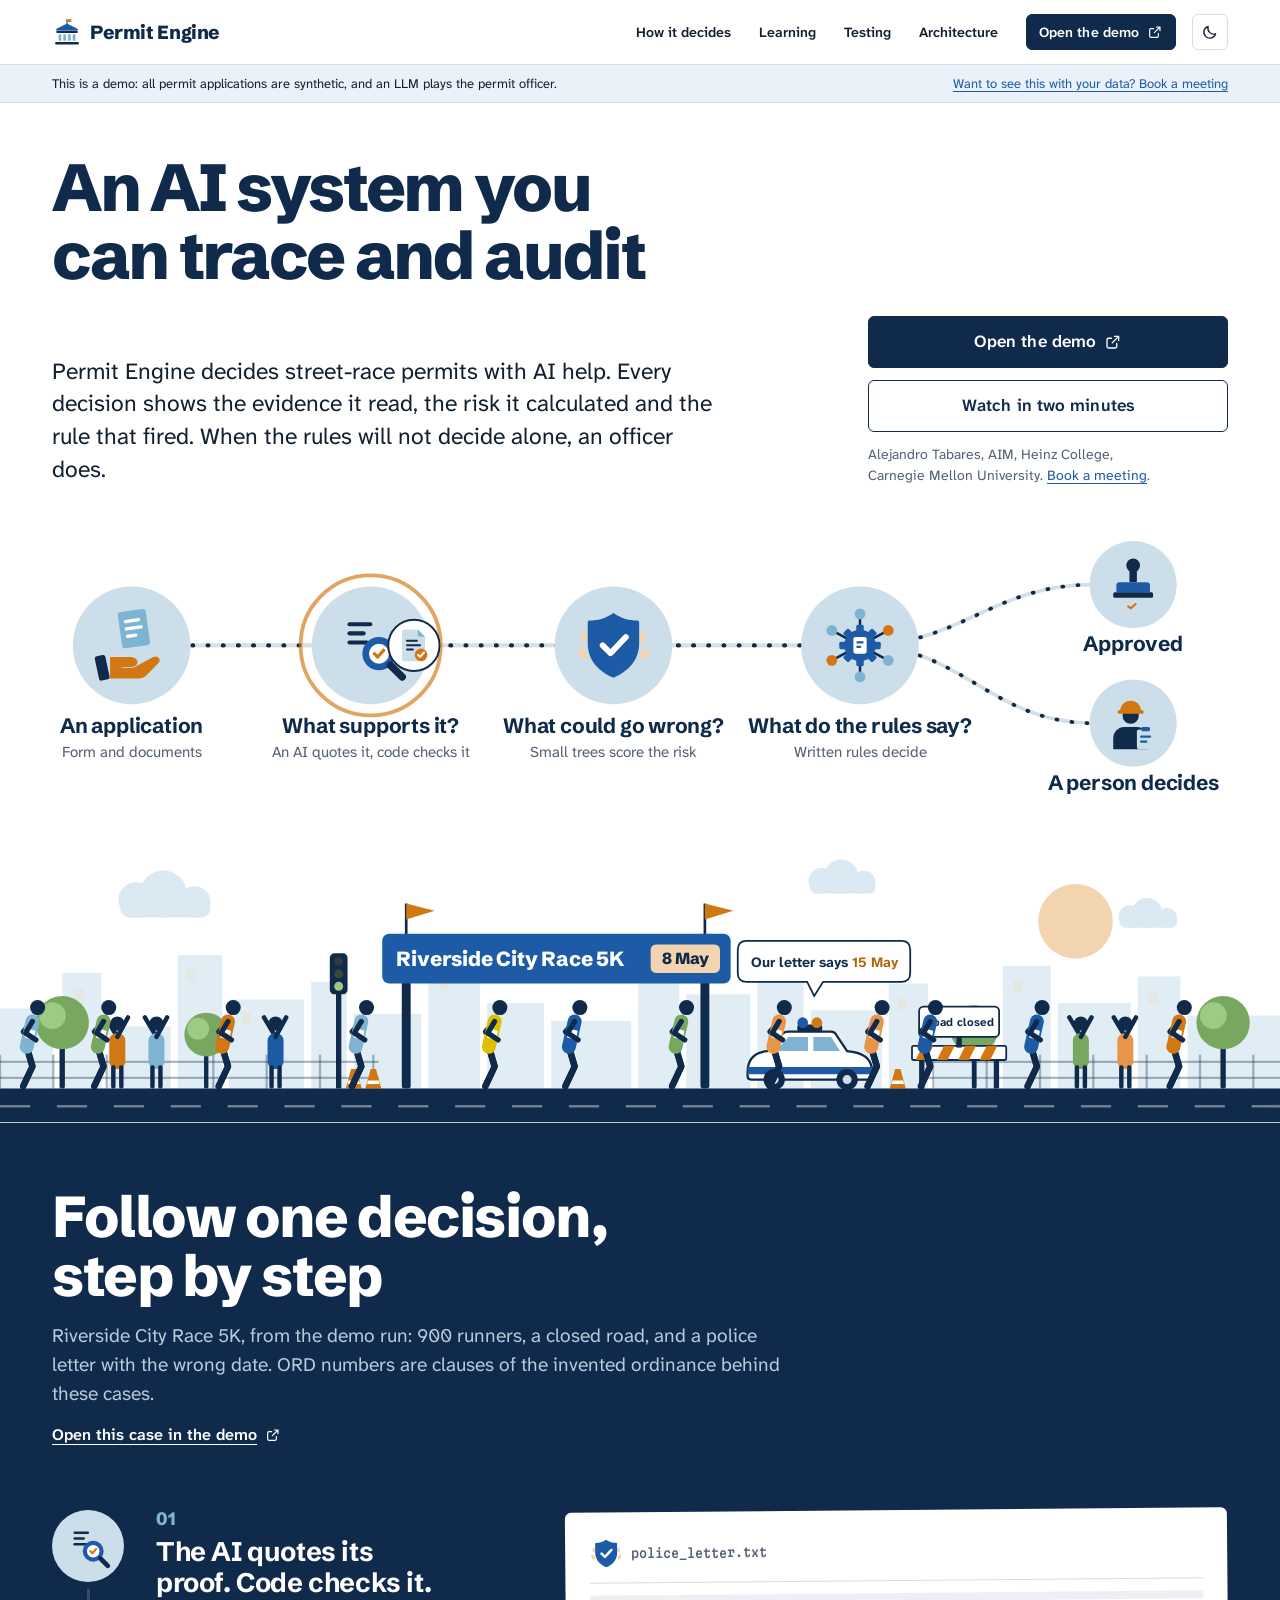
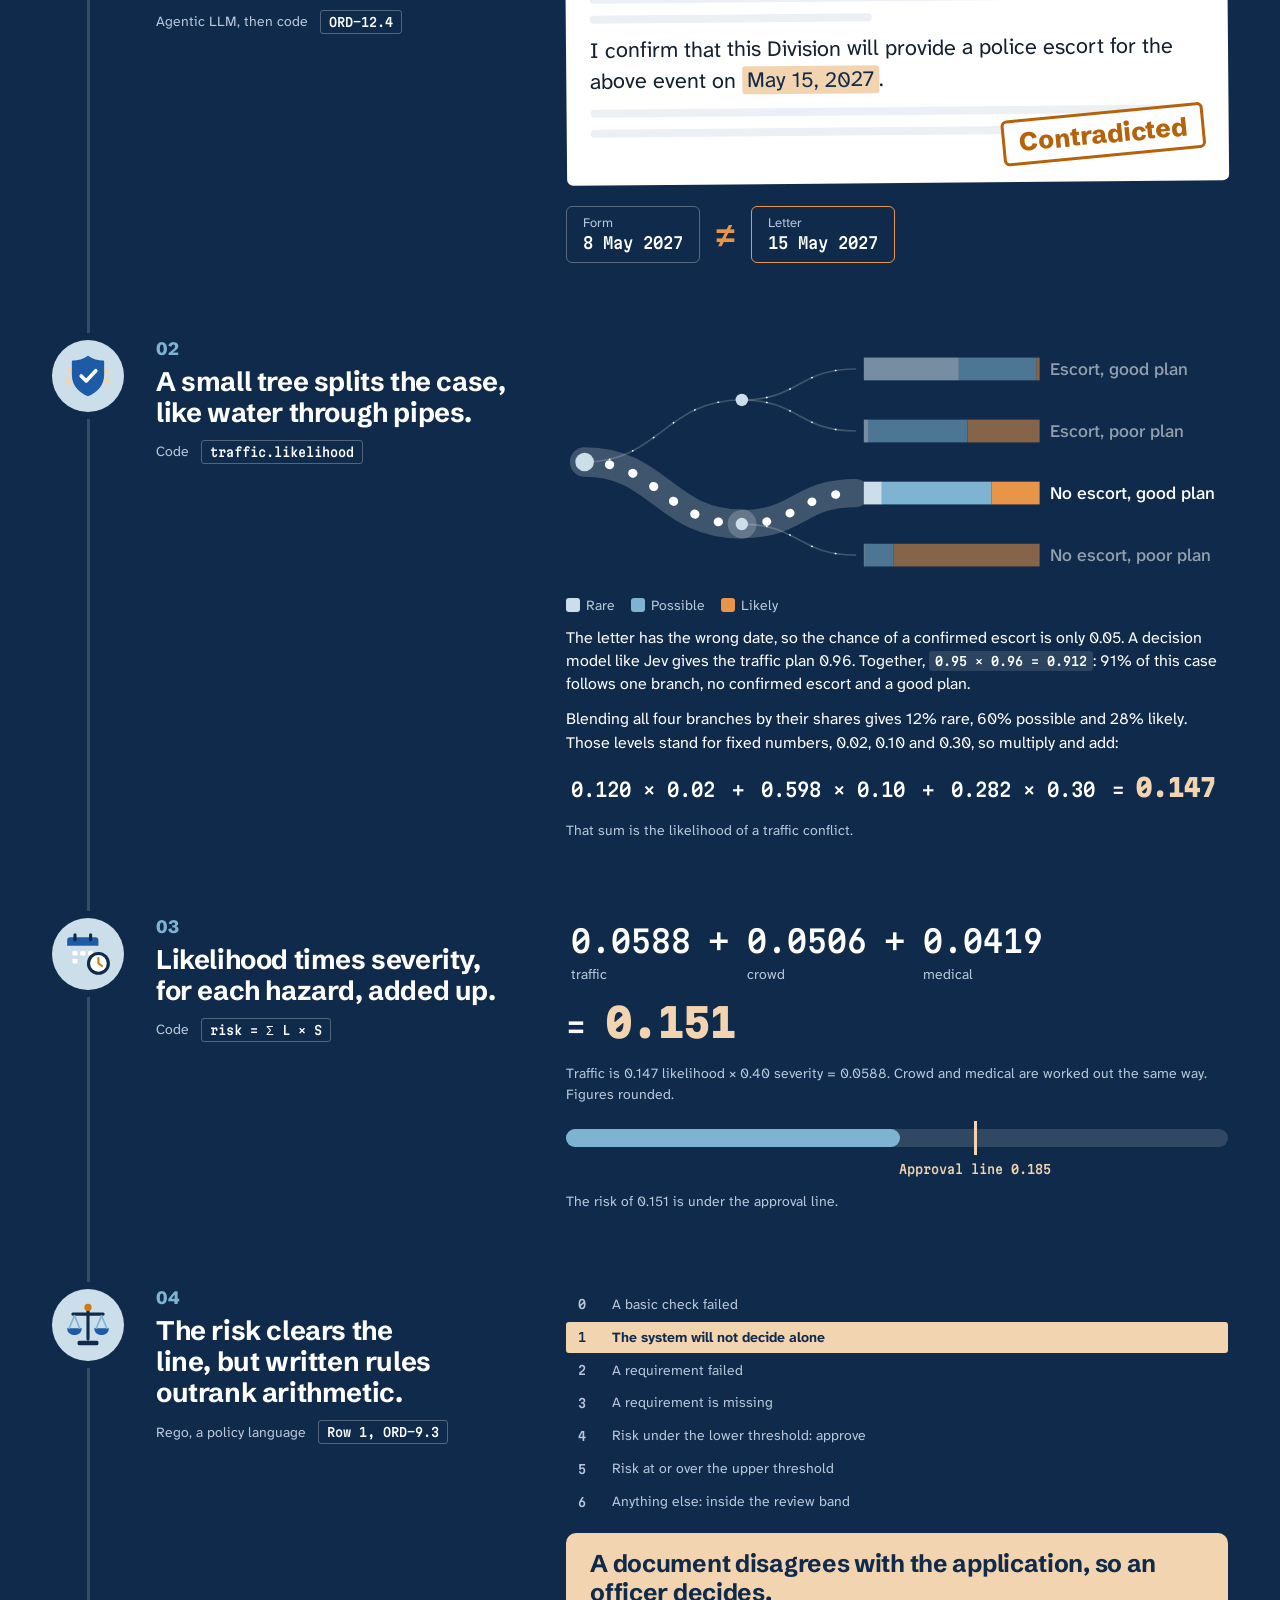
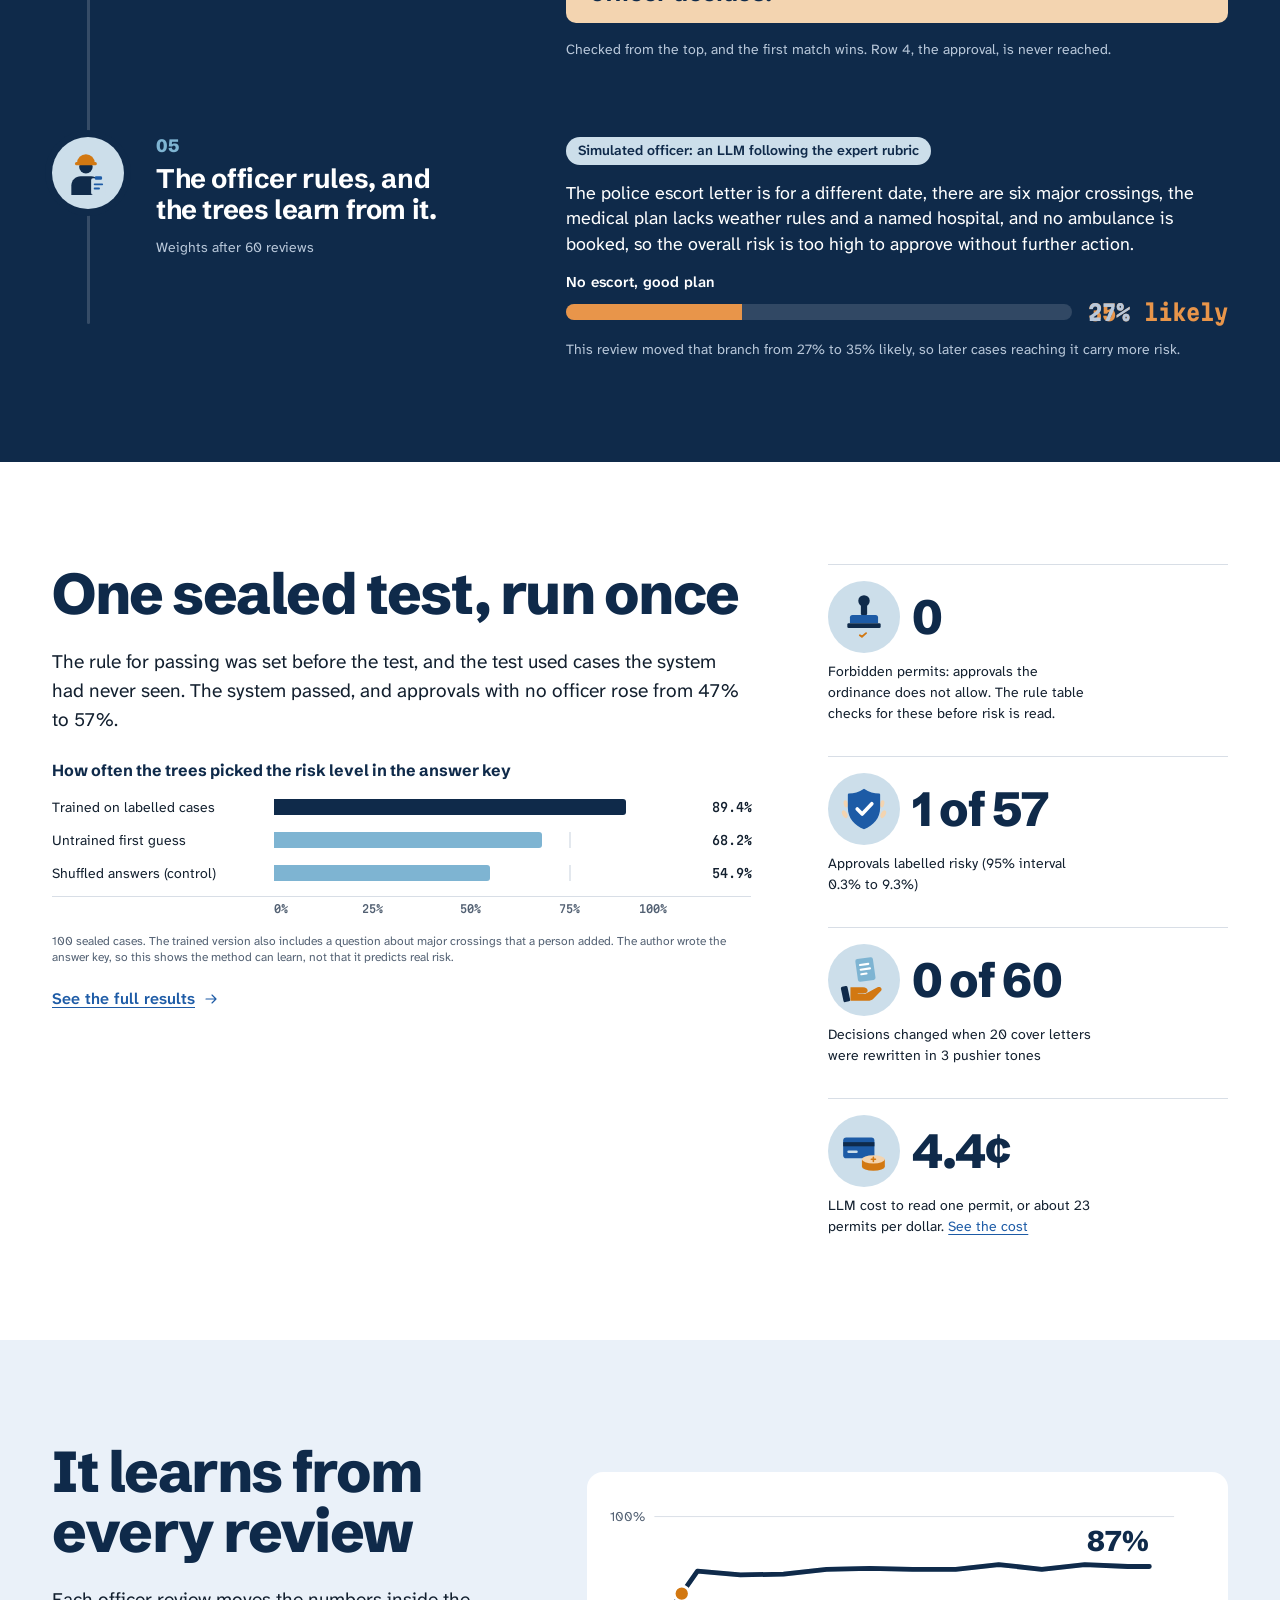
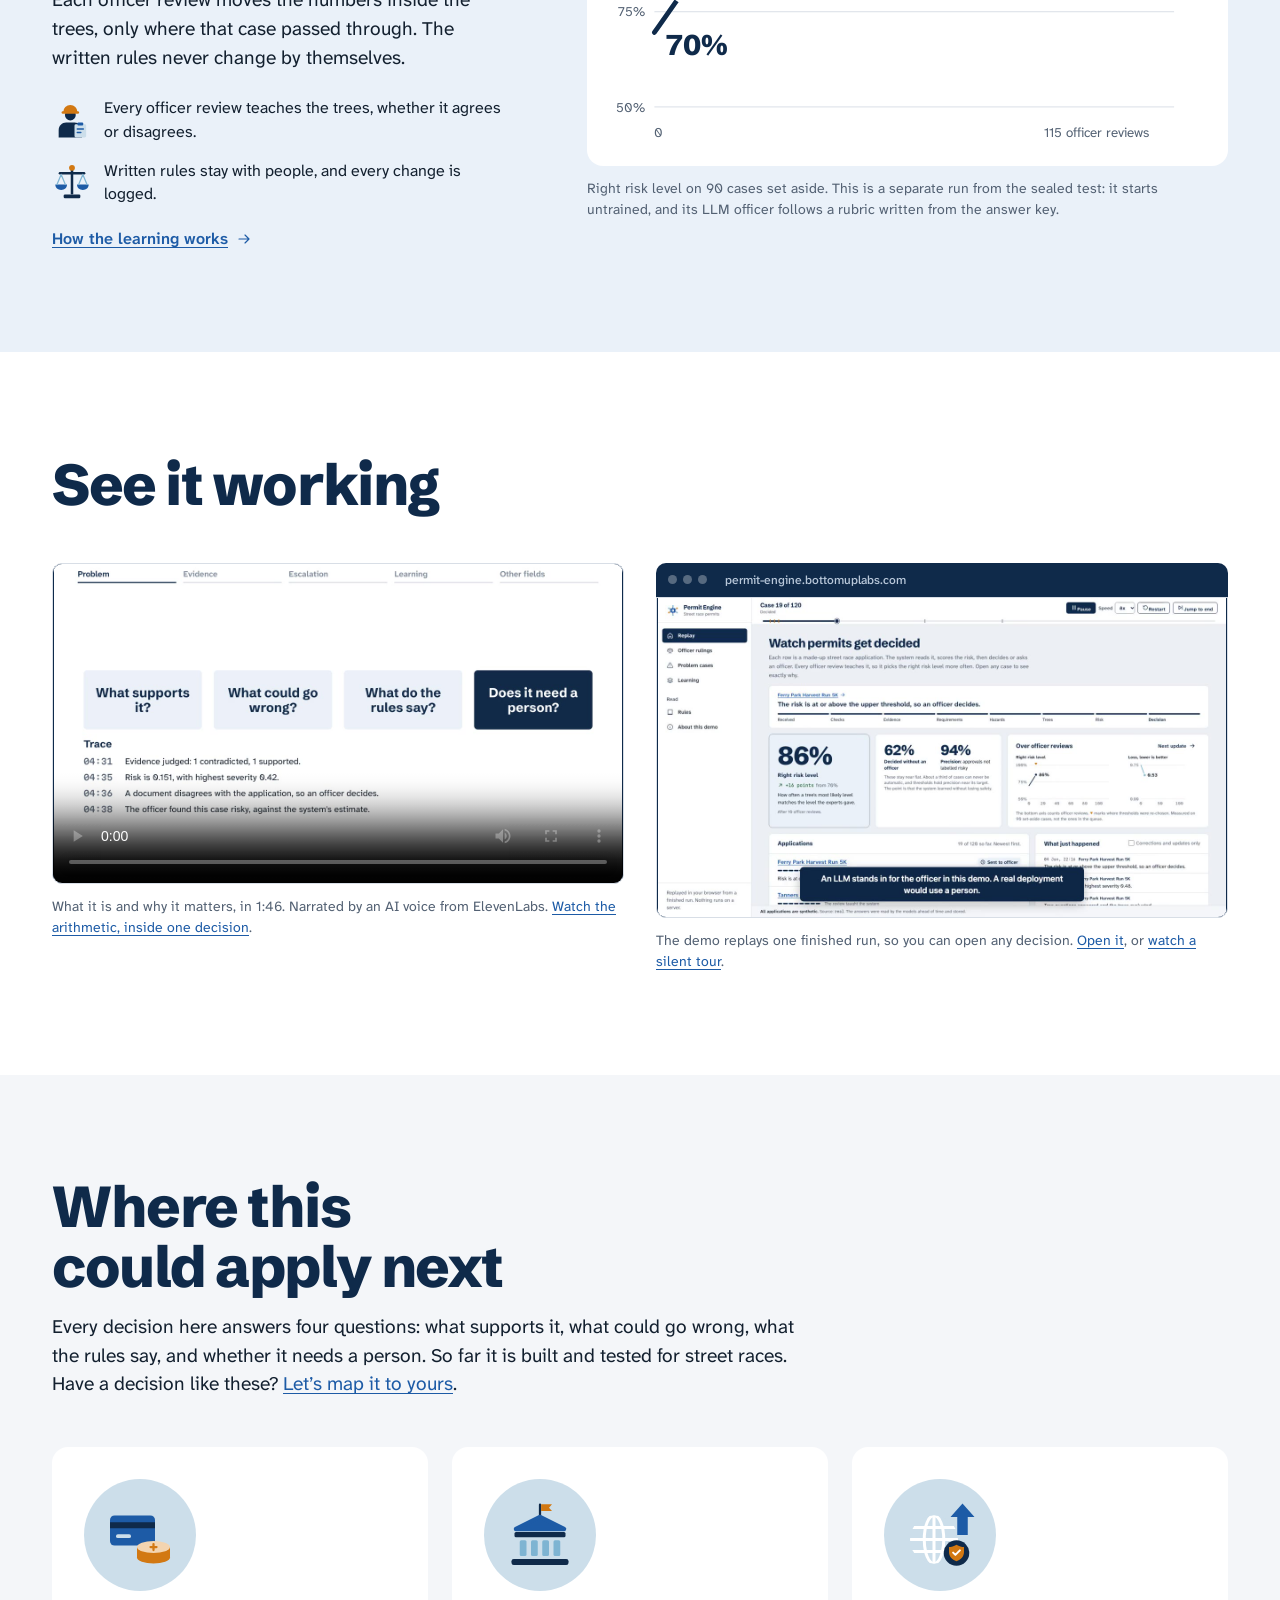
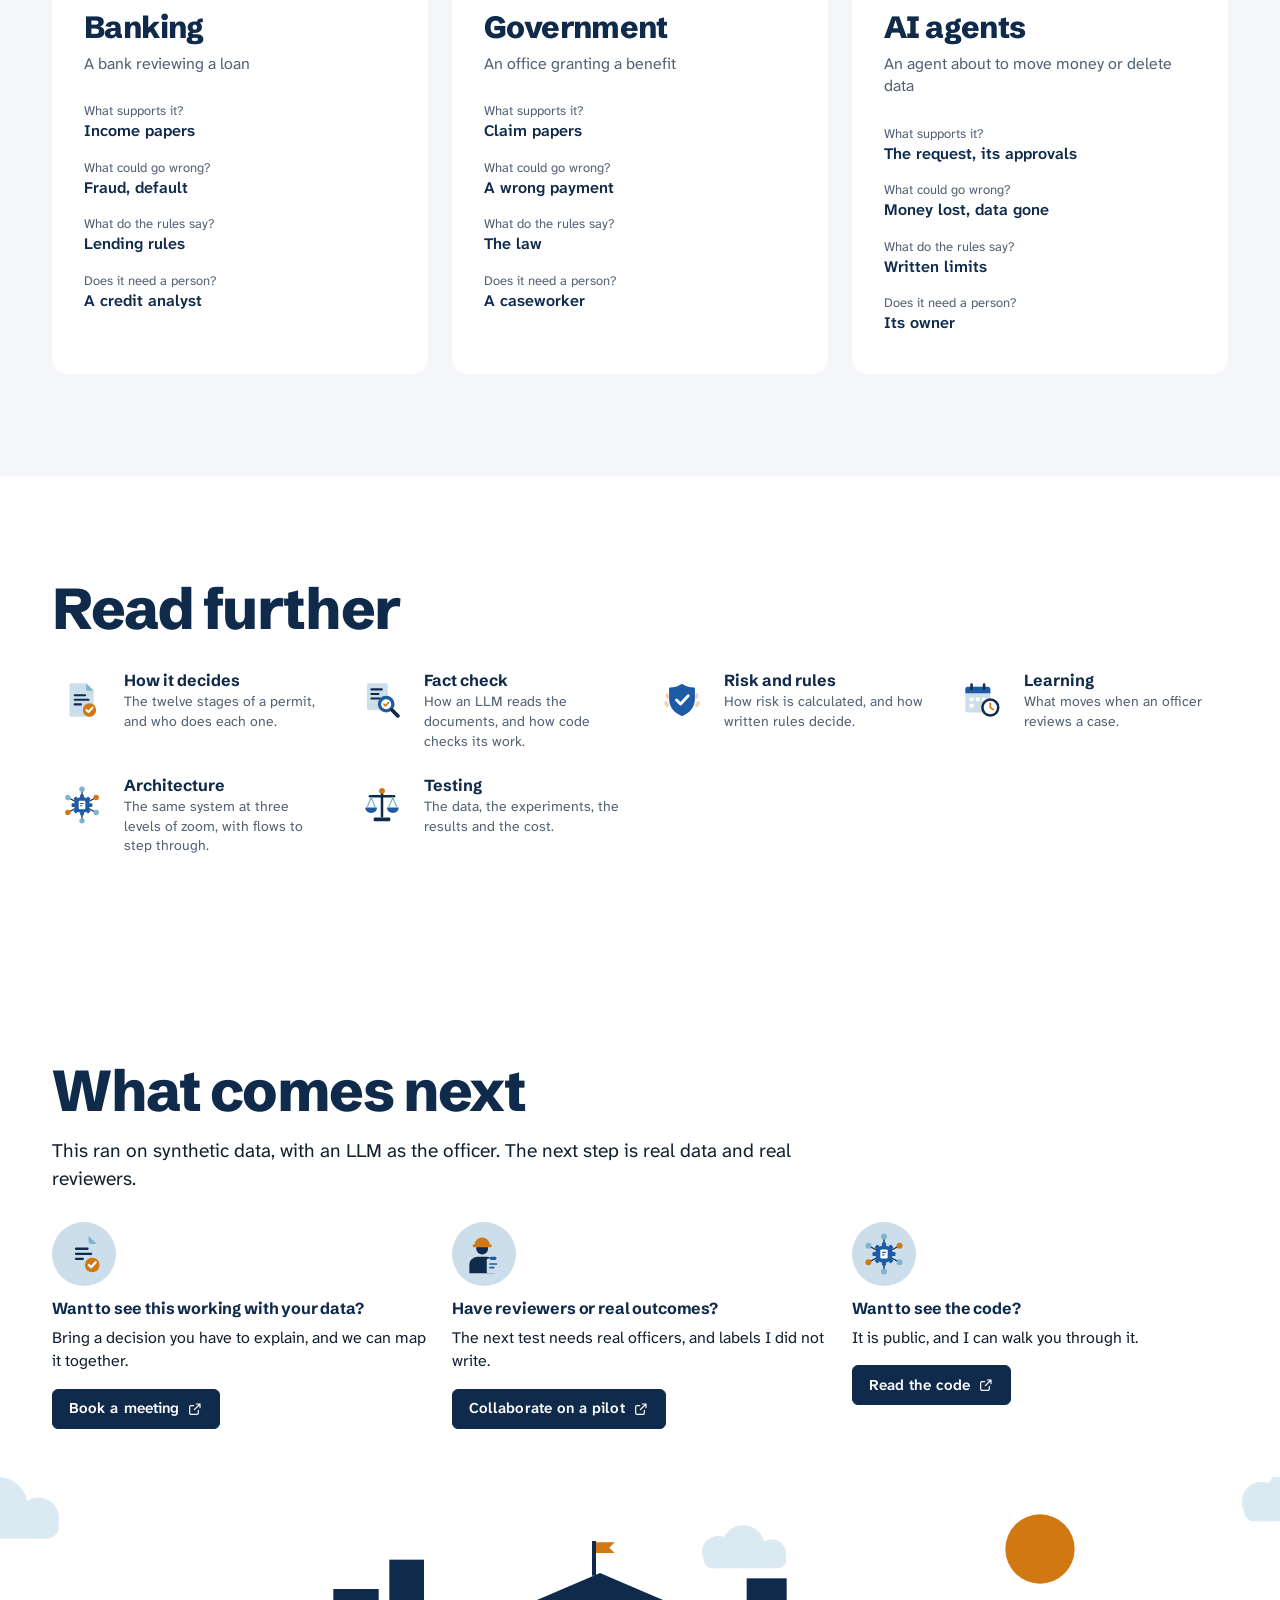
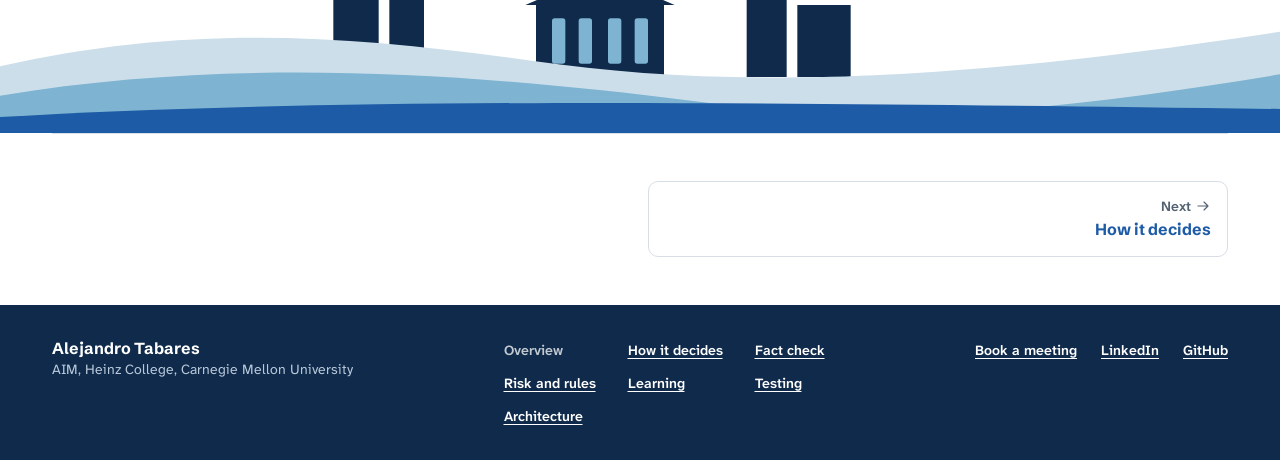
==== commit 97540b5f: "Explain the numbers in the walkthrough before showing them Each equation in the tree, risk and learn" ====
--- a/index.html
+++ b/index.html
@@ -1,2 +1,2 @@
 <!doctype html>
-<html lang="en" data-theme="light"><head><meta charSet="utf-8"/><meta name="viewport" content="width=device-width, initial-scale=1, viewport-fit=cover"/><title>Permit Engine: an AI system you can trace and audit</title><link rel="icon" href="data:image/svg+xml,%3Csvg%20xmlns%3D%22http%3A%2F%2Fwww.w3.org%2F2000%2Fsvg%22%20viewBox%3D%220%200%2032%2032%22%3E%3Crect%20width%3D%2232%22%20height%3D%2232%22%20rx%3D%227%22%20fill%3D%22%230f2a4a%22%2F%3E%3Cpath%20d%3D%22M6%2013%2016%207l10%206v2H6z%22%20fill%3D%22%237eb4d2%22%2F%3E%3Cpath%20d%3D%22M9%2016h3v8H9zM14.500%2016h3v8h-3zM20%2016h3v8h-3z%22%20fill%3D%22%23fff%22%2F%3E%3Crect%20x%3D%226%22%20y%3D%2225%22%20width%3D%2220%22%20height%3D%222%22%20rx%3D%221%22%20fill%3D%22%23e8954a%22%2F%3E%3C%2Fsvg%3E"/><meta name="description" content="An AI system you can trace and audit, for event permits. Every decision shows the evidence it read, the risk it calculated and the rule that fired."/><meta name="author" content="Alejandro Tabares"/><script>(function(){try{var t=localStorage.getItem('pe-theme');if(t)document.documentElement.setAttribute('data-theme',t)}catch(e){}})();</script><link rel="stylesheet" href="./assets/fonts/fonts.css"/><link rel="stylesheet" href="./assets/permit-engine.css"/><link rel="stylesheet" href="./assets/site.css"/></head><body class="pe-app site"><a class="site-skip" href="#main">Skip to content</a><header class="site-hd"><div class="site-wrap site-hd__row"><a class="site-brand" href="./"><svg width="30" height="30" viewBox="0 0 96 96" aria-hidden="true" focusable="false"><rect x="46.5" y="6" width="3" height="18" rx="1.5" fill="#0F2A4A"></rect><path d="M49.5 7H64l-4 4.5 4 4.5H49.5z" fill="#D27812"></path><path d="M48 24 80 40H16z" fill="#1D5BA6" stroke="#1D5BA6" stroke-width="6" stroke-linejoin="round"></path><rect x="14" y="44" width="68" height="7" rx="2" fill="#0F2A4A"></rect><rect x="21" y="55" width="9" height="21" rx="2" fill="#7EB4D2"></rect><rect x="36" y="55" width="9" height="21" rx="2" fill="#7EB4D2"></rect><rect x="51" y="55" width="9" height="21" rx="2" fill="#7EB4D2"></rect><rect x="66" y="55" width="9" height="21" rx="2" fill="#7EB4D2"></rect><rect x="10" y="80" width="76" height="8" rx="3" fill="#0F2A4A"></rect></svg><span>Permit Engine</span></a><nav class="site-nav" aria-label="Site"><ul role="list"><li><a href="./how-it-decides.html">How it decides</a></li><li><a href="./learning.html">Learning</a></li><li><a href="./testing.html">Testing</a></li><li><a href="./architecture.html">Architecture</a></li></ul></nav><a class="pe-button site-btn site-hd__cta" href="https://permit-engine.bottomuplabs.com">Open the demo <svg width="16" height="16" viewBox="0 0 24 24" fill="none" stroke="currentColor" stroke-width="1.75" stroke-linecap="round" stroke-linejoin="round" aria-hidden="true" focusable="false"><path d="M14 4.5h5.5V10M19.5 4.5 11 13M17 14v4a2 2 0 0 1-2 2H6a2 2 0 0 1-2-2V9a2 2 0 0 1 2-2h4"></path></svg></a><button type="button" id="theme-toggle" class="site-theme" aria-pressed="false"><svg width="18" height="18" viewBox="0 0 24 24" fill="none" stroke="currentColor" stroke-width="1.75" stroke-linecap="round" stroke-linejoin="round" aria-hidden="true" focusable="false"><path d="M19.5 14.5A8 8 0 0 1 9.5 4.5a8 8 0 1 0 10 10z"></path></svg><span class="site-theme__label">Dark theme</span></button></div></header><p class="site-banner"><span class="site-wrap site-banner__row"><span>This is a demo: all permit applications are synthetic, and an LLM plays the permit officer.</span><a href="https://calendar.app.google/rUw9AdmyMUywj2jx6">Want to see this with your data? Book a meeting</a></span></p><main id="main" class="site-main"><div class="lp"><section class="lp-hero" aria-labelledby="page-title"><div class="site-wrap"><h1 id="page-title" class="lp-title">An AI system you can trace and audit</h1><div class="lp-hero__row"><div><p class="lp-lead lp-lead--hero">Permit Engine decides street-race permits with AI help. Every decision shows the evidence it read, the risk it calculated and the rule that fired. When the rules will not decide alone, an officer does.</p></div><div class="lp-hero__cta"><a class="pe-button site-btn lp-cta" href="https://permit-engine.bottomuplabs.com">Open the demo <svg width="18" height="18" viewBox="0 0 24 24" fill="none" stroke="currentColor" stroke-width="1.75" stroke-linecap="round" stroke-linejoin="round" aria-hidden="true" focusable="false"><path d="M14 4.5h5.5V10M19.5 4.5 11 13M17 14v4a2 2 0 0 1-2 2H6a2 2 0 0 1-2-2V9a2 2 0 0 1 2-2h4"></path></svg></a><a class="pe-button site-btn site-btn--secondary lp-cta" href="#watch">Watch in two minutes</a><p class="pe-small lp-hero__who">Alejandro Tabares, AIM, Heinz College, Carnegie Mellon University. <a href="https://calendar.app.google/rUw9AdmyMUywj2jx6">Book a meeting</a>.</p></div></div><svg class="lp-machine lp-machine--wide" viewBox="0 0 1240 310" role="img" aria-label="An application passes through three questions and written rules. One is approved. The next goes to an officer."><path d="M84 128 L852 128 C 960 128 990 64 1098 64" class="lp-track"></path><path d="M84 128 L852 128 C 960 128 990 210 1098 210" class="lp-track"></path><path d="M84 128 L852 128 C 960 128 990 64 1098 64" class="lp-track lp-track--flow"></path><path d="M84 128 L852 128 C 960 128 990 210 1098 210" class="lp-track lp-track--flow"></path><g><g><circle cx="84" cy="128" r="62" class="lp-ring" opacity="0"><animate attributeName="opacity" dur="16s" repeatCount="indefinite" keyTimes="0;0.006;0.01;0.08;0.506;0.51;0.58;1" values="0;0;0.9;0;0;0.9;0;0"></animate><animate attributeName="r" dur="16s" repeatCount="indefinite" keyTimes="0;0.006;0.01;0.08;0.506;0.51;0.58;1" values="62;62;78;62;62;78;62;62"></animate></circle><circle cx="84" cy="128" r="62" class="lp-disc"></circle><g transform="translate(42 86)"><svg width="84" height="84" viewBox="0 0 96 96" aria-hidden="true" focusable="false"><g transform="rotate(-8 50 30)"><rect x="34" y="6" width="34" height="44" rx="4" fill="#7EB4D2"></rect><rect x="40" y="16" width="20" height="4" rx="2" fill="#FFFFFF"></rect><rect x="40" y="25" width="22" height="4" rx="2" fill="#FFFFFF"></rect><rect x="40" y="34" width="14" height="4" rx="2" fill="#FFFFFF"></rect></g><rect x="6" y="60" width="13" height="30" rx="3" transform="rotate(-12 12.5 75)" fill="#0F2A4A"></rect><path d="M22 62h24c5.5 0 9 2.6 9 6.2S51.5 74 46 74H36v1h14l24-13c5-2.6 10 2.4 6.8 6.6L66 84c-3 2.6-6.4 4-10.4 4H22z" fill="#D27812"></path></svg></g></g><text x="84" y="220" text-anchor="middle" class="lp-machine__t">An application</text><text x="84" y="246" text-anchor="middle" class="lp-machine__w">Form and documents</text></g><g><g><circle cx="336" cy="128" r="62" class="lp-ring" opacity="0"><animate attributeName="opacity" dur="16s" repeatCount="indefinite" keyTimes="0;0.105;0.109;0.179;0.605;0.609;0.679;1" values="0;0;0.9;0;0;0.9;0;0"></animate><animate attributeName="r" dur="16s" repeatCount="indefinite" keyTimes="0;0.105;0.109;0.179;0.605;0.609;0.679;1" values="62;62;78;62;62;78;62;62"></animate></circle><circle cx="336" cy="128" r="62" class="lp-disc"></circle><g transform="translate(294 86)"><svg width="84" height="84" viewBox="0 0 96 96" aria-hidden="true" focusable="false"><rect x="12" y="8" width="50" height="64" rx="4" fill="#CCDEEA"></rect><rect x="20" y="20" width="30" height="5" rx="2.5" fill="#0F2A4A"></rect><rect x="20" y="31" width="22" height="5" rx="2.5" fill="#0F2A4A"></rect><rect x="20" y="42" width="26" height="5" rx="2.5" fill="#0F2A4A"></rect><circle cx="58" cy="58" r="20" fill="#1D5BA6"></circle><circle cx="58" cy="58" r="12" fill="#FFFFFF"></circle><path d="M52.5 58l4 4 7-8" fill="none" stroke="#D27812" stroke-width="4" stroke-linecap="round" stroke-linejoin="round"></path><path d="M72 72l14 14" stroke="#0F2A4A" stroke-width="9" stroke-linecap="round"></path></svg></g></g><text x="336" y="220" text-anchor="middle" class="lp-machine__t">What supports it?</text><text x="336" y="246" text-anchor="middle" class="lp-machine__w">An AI quotes it, code checks it</text></g><g><g><circle cx="592" cy="128" r="62" class="lp-ring" opacity="0"><animate attributeName="opacity" dur="16s" repeatCount="indefinite" keyTimes="0;0.213;0.217;0.287;0.713;0.717;0.787;1" values="0;0;0.9;0;0;0.9;0;0"></animate><animate attributeName="r" dur="16s" repeatCount="indefinite" keyTimes="0;0.213;0.217;0.287;0.713;0.717;0.787;1" values="62;62;78;62;62;78;62;62"></animate></circle><circle cx="592" cy="128" r="62" class="lp-disc"></circle><g transform="translate(550 86)"><svg width="84" height="84" viewBox="0 0 96 96" aria-hidden="true" focusable="false"><ellipse cx="11" cy="58" rx="4.5" ry="8" transform="rotate(-28 11 58)" fill="#F3D4B0"></ellipse><ellipse cx="13" cy="38" rx="4" ry="7" transform="rotate(-12 13 38)" fill="#F3D4B0"></ellipse><ellipse cx="85" cy="58" rx="4.5" ry="8" transform="rotate(28 85 58)" fill="#F3D4B0"></ellipse><ellipse cx="83" cy="38" rx="4" ry="7" transform="rotate(12 83 38)" fill="#F3D4B0"></ellipse><path d="M48 9c10 7 19 9 29 9a2 2 0 0 1 2 2v25c0 21-13 34-31 42C30 79 17 66 17 45V20a2 2 0 0 1 2-2c10 0 19-2 29-9z" fill="#1D5BA6"></path><path d="M35 48l9.5 9.5L63 38" fill="none" stroke="#FFFFFF" stroke-width="7" stroke-linecap="round" stroke-linejoin="round"></path></svg></g></g><text x="592" y="220" text-anchor="middle" class="lp-machine__t">What could go wrong?</text><text x="592" y="246" text-anchor="middle" class="lp-machine__w">Small trees score the risk</text></g><g><g><circle cx="852" cy="128" r="62" class="lp-ring" opacity="0"><animate attributeName="opacity" dur="16s" repeatCount="indefinite" keyTimes="0;0.322;0.326;0.396;0.822;0.826;0.896;1" values="0;0;0.9;0;0;0.9;0;0"></animate><animate attributeName="r" dur="16s" repeatCount="indefinite" keyTimes="0;0.322;0.326;0.396;0.822;0.826;0.896;1" values="62;62;78;62;62;78;62;62"></animate></circle><circle cx="852" cy="128" r="62" class="lp-disc"></circle><g transform="translate(810 86)"><svg width="84" height="84" viewBox="0 0 96 96" aria-hidden="true" focusable="false"><g stroke="#0F2A4A" stroke-width="3" fill="none" stroke-linecap="round"><path d="M48 48V10M48 48l34-18M48 48l34 18M48 48v38M48 48L14 66M48 48L14 30"></path></g><circle cx="48" cy="10" r="6.5" fill="#7EB4D2"></circle><circle cx="82" cy="30" r="6.5" fill="#D27812"></circle><circle cx="82" cy="66" r="6.5" fill="#7EB4D2"></circle><circle cx="48" cy="86" r="6.5" fill="#7EB4D2"></circle><circle cx="14" cy="66" r="6.5" fill="#D27812"></circle><circle cx="14" cy="30" r="6.5" fill="#7EB4D2"></circle><g fill="#1D5BA6"><circle cx="48" cy="48" r="19"></circle><rect x="43.5" y="23" width="9" height="10" rx="2"></rect><rect x="43.5" y="23" width="9" height="10" rx="2" transform="rotate(45 48 48)"></rect><rect x="43.5" y="23" width="9" height="10" rx="2" transform="rotate(90 48 48)"></rect><rect x="43.5" y="23" width="9" height="10" rx="2" transform="rotate(135 48 48)"></rect><rect x="43.5" y="23" width="9" height="10" rx="2" transform="rotate(180 48 48)"></rect><rect x="43.5" y="23" width="9" height="10" rx="2" transform="rotate(225 48 48)"></rect><rect x="43.5" y="23" width="9" height="10" rx="2" transform="rotate(270 48 48)"></rect><rect x="43.5" y="23" width="9" height="10" rx="2" transform="rotate(315 48 48)"></rect></g><rect x="40" y="38" width="16" height="20" rx="2.5" fill="#FFFFFF"></rect><rect x="43.5" y="43" width="9" height="2.6" rx="1.3" fill="#1D5BA6"></rect><rect x="43.5" y="48.5" width="6" height="2.6" rx="1.3" fill="#1D5BA6"></rect></svg></g></g><text x="852" y="220" text-anchor="middle" class="lp-machine__t">What do the rules say?</text><text x="852" y="246" text-anchor="middle" class="lp-machine__w">Written rules decide</text></g><g><circle cx="1140" cy="64" r="46" class="lp-ring" opacity="0"><animate attributeName="opacity" dur="16s" repeatCount="indefinite" keyTimes="0;0.4335;0.4375;0.5075;1" values="0;0;0.9;0;0"></animate><animate attributeName="r" dur="16s" repeatCount="indefinite" keyTimes="0;0.4335;0.4375;0.5075;1" values="46;46;62;46;46"></animate></circle><circle cx="1140" cy="64" r="46" class="lp-disc"></circle><g transform="translate(1108.5 32.5)"><svg width="63" height="63" viewBox="0 0 96 96" aria-hidden="true" focusable="false"><circle cx="48" cy="17" r="11" fill="#0F2A4A"></circle><rect x="42" y="24" width="12" height="20" rx="2" fill="#0F2A4A"></rect><path d="M26 44h44a5 5 0 0 1 5 5v11H21V49a5 5 0 0 1 5-5z" fill="#1D5BA6"></path><rect x="16" y="60" width="64" height="9" rx="2.5" fill="#0F2A4A"></rect><rect x="18" y="78" width="60" height="10" rx="5" fill="#CCDEEA"></rect><path d="M40 83l4 3 8-7" fill="none" stroke="#D27812" stroke-width="3.5" stroke-linecap="round" stroke-linejoin="round"></path></svg></g></g><text x="1140" y="134" text-anchor="middle" class="lp-machine__t">Approved</text><g><circle cx="1140" cy="210" r="46" class="lp-ring" opacity="0"><animate attributeName="opacity" dur="16s" repeatCount="indefinite" keyTimes="0;0.9335;0.9375;0.999;1" values="0;0;0.9;0;0"></animate><animate attributeName="r" dur="16s" repeatCount="indefinite" keyTimes="0;0.9335;0.9375;0.999;1" values="46;46;62;46;46"></animate></circle><circle cx="1140" cy="210" r="46" class="lp-disc"></circle><g transform="translate(1108.5 178.5)"><svg width="63" height="63" viewBox="0 0 96 96" aria-hidden="true" focusable="false"><circle cx="44" cy="36" r="13" fill="#0F2A4A"></circle><path d="M27 29a17 17 0 0 1 34 0z" fill="#D27812"></path><rect x="23" y="27" width="42" height="6" rx="3" fill="#D27812"></rect><path d="M16 90V72c0-10 8-18 18-18h20c10 0 18 8 18 18v18z" fill="#0F2A4A"></path><rect x="54" y="58" width="28" height="32" rx="3.5" fill="#CCDEEA"></rect><rect x="61" y="54" width="14" height="7" rx="2.5" fill="#1D5BA6"></rect><rect x="59" y="68" width="18" height="3.5" rx="1.75" fill="#1D5BA6"></rect><rect x="59" y="76" width="12" height="3.5" rx="1.75" fill="#1D5BA6"></rect></svg></g></g><text x="1140" y="280" text-anchor="middle" class="lp-machine__t">A person decides</text><g class="lp-mover" opacity="0"><animate attributeName="opacity" dur="16s" repeatCount="indefinite" keyTimes="0;0.02;0.4675;0.4875;1" values="0;1;1;0;0"></animate><animateMotion dur="16s" repeatCount="indefinite" path="M84 128 L852 128 C 960 128 990 64 1098 64" keyPoints="0;0;1;1" keyTimes="0;0;0.4375;1" calcMode="linear"></animateMotion><circle r="27" class="lp-mover__ground"></circle><g transform="translate(-20 -20)"><svg width="40" height="40" viewBox="0 0 96 96" aria-hidden="true" focusable="false"><path d="M22 8h36l18 18v58a4 4 0 0 1-4 4H22a4 4 0 0 1-4-4V12a4 4 0 0 1 4-4z" fill="#CCDEEA"></path><path d="M58 8v14a4 4 0 0 0 4 4h14z" fill="#7EB4D2"></path><rect x="28" y="34" width="30" height="5" rx="2.5" fill="#0F2A4A"></rect><rect x="28" y="45" width="38" height="5" rx="2.5" fill="#0F2A4A"></rect><rect x="28" y="56" width="20" height="5" rx="2.5" fill="#0F2A4A"></rect><circle cx="66" cy="72" r="16" fill="#D27812"></circle><path d="M58.5 72l5 5 10-11" fill="none" stroke="#FFFFFF" stroke-width="5" stroke-linecap="round" stroke-linejoin="round"></path></svg></g></g><g class="lp-mover" opacity="0"><animate attributeName="opacity" dur="16s" repeatCount="indefinite" keyTimes="0;0.5;0.52;0.9675;0.9875;1" values="0;0;1;1;0;0"></animate><animateMotion dur="16s" repeatCount="indefinite" path="M84 128 L852 128 C 960 128 990 210 1098 210" keyPoints="0;0;1;1" keyTimes="0;0.5;0.9375;1" calcMode="linear"></animateMotion><circle r="27" class="lp-mover__ground"></circle><g transform="translate(-20 -20)"><svg width="40" height="40" viewBox="0 0 96 96" aria-hidden="true" focusable="false"><path d="M22 8h36l18 18v58a4 4 0 0 1-4 4H22a4 4 0 0 1-4-4V12a4 4 0 0 1 4-4z" fill="#CCDEEA"></path><path d="M58 8v14a4 4 0 0 0 4 4h14z" fill="#7EB4D2"></path><rect x="28" y="34" width="30" height="5" rx="2.5" fill="#0F2A4A"></rect><rect x="28" y="45" width="38" height="5" rx="2.5" fill="#0F2A4A"></rect><rect x="28" y="56" width="20" height="5" rx="2.5" fill="#0F2A4A"></rect><circle cx="66" cy="72" r="16" fill="#D27812"></circle><path d="M58.5 72l5 5 10-11" fill="none" stroke="#FFFFFF" stroke-width="5" stroke-linecap="round" stroke-linejoin="round"></path></svg></g></g><g class="lp-pop" opacity="0"><animate attributeName="opacity" dur="16s" repeatCount="indefinite" keyTimes="0;0.4325;0.4475;0.5375;0.5495;1" values="0;0;1;1;0;0"></animate><text x="1140" y="158" text-anchor="middle">Clean evidence, low risk</text></g><g class="lp-pop" opacity="0"><animate attributeName="opacity" dur="16s" repeatCount="indefinite" keyTimes="0;0.9325;0.9475;0.995;0.999;1" values="0;0;1;1;0;0"></animate><text x="1140" y="304" text-anchor="middle">With the reason attached</text></g></svg><svg class="lp-machine lp-machine--tall" viewBox="0 0 360 830" role="img" aria-label="An application passes through three questions and written rules. One is approved. The next goes to an officer."><path d="M66 62 L66 518 C 66 590 66 620 66 660" class="lp-track"></path><path d="M66 62 L66 518 C 66 600 244 590 244 660" class="lp-track"></path><path d="M66 62 L66 518 C 66 590 66 620 66 660" class="lp-track lp-track--flow"></path><path d="M66 62 L66 518 C 66 600 244 590 244 660" class="lp-track lp-track--flow"></path><g><g><circle cx="66" cy="62" r="50" class="lp-ring" opacity="0"><animate attributeName="opacity" dur="16s" repeatCount="indefinite" keyTimes="0;0.006;0.01;0.08;0.506;0.51;0.58;1" values="0;0;0.9;0;0;0.9;0;0"></animate><animate attributeName="r" dur="16s" repeatCount="indefinite" keyTimes="0;0.006;0.01;0.08;0.506;0.51;0.58;1" values="50;50;66;50;50;66;50;50"></animate></circle><circle cx="66" cy="62" r="50" class="lp-disc"></circle><g transform="translate(32 28)"><svg width="68" height="68" viewBox="0 0 96 96" aria-hidden="true" focusable="false"><g transform="rotate(-8 50 30)"><rect x="34" y="6" width="34" height="44" rx="4" fill="#7EB4D2"></rect><rect x="40" y="16" width="20" height="4" rx="2" fill="#FFFFFF"></rect><rect x="40" y="25" width="22" height="4" rx="2" fill="#FFFFFF"></rect><rect x="40" y="34" width="14" height="4" rx="2" fill="#FFFFFF"></rect></g><rect x="6" y="60" width="13" height="30" rx="3" transform="rotate(-12 12.5 75)" fill="#0F2A4A"></rect><path d="M22 62h24c5.5 0 9 2.6 9 6.2S51.5 74 46 74H36v1h14l24-13c5-2.6 10 2.4 6.8 6.6L66 84c-3 2.6-6.4 4-10.4 4H22z" fill="#D27812"></path></svg></g></g><text x="134" y="58" class="lp-machine__t lp-machine__t--s">An application</text><foreignObject x="134" y="68" width="224" height="60"><p class="lp-machine__fo">Form and documents</p></foreignObject></g><g><g><circle cx="66" cy="214" r="50" class="lp-ring" opacity="0"><animate attributeName="opacity" dur="16s" repeatCount="indefinite" keyTimes="0;0.105;0.109;0.179;0.605;0.609;0.679;1" values="0;0;0.9;0;0;0.9;0;0"></animate><animate attributeName="r" dur="16s" repeatCount="indefinite" keyTimes="0;0.105;0.109;0.179;0.605;0.609;0.679;1" values="50;50;66;50;50;66;50;50"></animate></circle><circle cx="66" cy="214" r="50" class="lp-disc"></circle><g transform="translate(32 180)"><svg width="68" height="68" viewBox="0 0 96 96" aria-hidden="true" focusable="false"><rect x="12" y="8" width="50" height="64" rx="4" fill="#CCDEEA"></rect><rect x="20" y="20" width="30" height="5" rx="2.5" fill="#0F2A4A"></rect><rect x="20" y="31" width="22" height="5" rx="2.5" fill="#0F2A4A"></rect><rect x="20" y="42" width="26" height="5" rx="2.5" fill="#0F2A4A"></rect><circle cx="58" cy="58" r="20" fill="#1D5BA6"></circle><circle cx="58" cy="58" r="12" fill="#FFFFFF"></circle><path d="M52.5 58l4 4 7-8" fill="none" stroke="#D27812" stroke-width="4" stroke-linecap="round" stroke-linejoin="round"></path><path d="M72 72l14 14" stroke="#0F2A4A" stroke-width="9" stroke-linecap="round"></path></svg></g></g><text x="134" y="210" class="lp-machine__t lp-machine__t--s">What supports it?</text><foreignObject x="134" y="220" width="224" height="60"><p class="lp-machine__fo">An AI quotes it, code checks it</p></foreignObject></g><g><g><circle cx="66" cy="366" r="50" class="lp-ring" opacity="0"><animate attributeName="opacity" dur="16s" repeatCount="indefinite" keyTimes="0;0.213;0.217;0.287;0.713;0.717;0.787;1" values="0;0;0.9;0;0;0.9;0;0"></animate><animate attributeName="r" dur="16s" repeatCount="indefinite" keyTimes="0;0.213;0.217;0.287;0.713;0.717;0.787;1" values="50;50;66;50;50;66;50;50"></animate></circle><circle cx="66" cy="366" r="50" class="lp-disc"></circle><g transform="translate(32 332)"><svg width="68" height="68" viewBox="0 0 96 96" aria-hidden="true" focusable="false"><ellipse cx="11" cy="58" rx="4.5" ry="8" transform="rotate(-28 11 58)" fill="#F3D4B0"></ellipse><ellipse cx="13" cy="38" rx="4" ry="7" transform="rotate(-12 13 38)" fill="#F3D4B0"></ellipse><ellipse cx="85" cy="58" rx="4.5" ry="8" transform="rotate(28 85 58)" fill="#F3D4B0"></ellipse><ellipse cx="83" cy="38" rx="4" ry="7" transform="rotate(12 83 38)" fill="#F3D4B0"></ellipse><path d="M48 9c10 7 19 9 29 9a2 2 0 0 1 2 2v25c0 21-13 34-31 42C30 79 17 66 17 45V20a2 2 0 0 1 2-2c10 0 19-2 29-9z" fill="#1D5BA6"></path><path d="M35 48l9.5 9.5L63 38" fill="none" stroke="#FFFFFF" stroke-width="7" stroke-linecap="round" stroke-linejoin="round"></path></svg></g></g><text x="134" y="362" class="lp-machine__t lp-machine__t--s">What could go wrong?</text><foreignObject x="134" y="372" width="224" height="60"><p class="lp-machine__fo">Small trees score the risk</p></foreignObject></g><g><g><circle cx="66" cy="518" r="50" class="lp-ring" opacity="0"><animate attributeName="opacity" dur="16s" repeatCount="indefinite" keyTimes="0;0.322;0.326;0.396;0.822;0.826;0.896;1" values="0;0;0.9;0;0;0.9;0;0"></animate><animate attributeName="r" dur="16s" repeatCount="indefinite" keyTimes="0;0.322;0.326;0.396;0.822;0.826;0.896;1" values="50;50;66;50;50;66;50;50"></animate></circle><circle cx="66" cy="518" r="50" class="lp-disc"></circle><g transform="translate(32 484)"><svg width="68" height="68" viewBox="0 0 96 96" aria-hidden="true" focusable="false"><g stroke="#0F2A4A" stroke-width="3" fill="none" stroke-linecap="round"><path d="M48 48V10M48 48l34-18M48 48l34 18M48 48v38M48 48L14 66M48 48L14 30"></path></g><circle cx="48" cy="10" r="6.5" fill="#7EB4D2"></circle><circle cx="82" cy="30" r="6.5" fill="#D27812"></circle><circle cx="82" cy="66" r="6.5" fill="#7EB4D2"></circle><circle cx="48" cy="86" r="6.5" fill="#7EB4D2"></circle><circle cx="14" cy="66" r="6.5" fill="#D27812"></circle><circle cx="14" cy="30" r="6.5" fill="#7EB4D2"></circle><g fill="#1D5BA6"><circle cx="48" cy="48" r="19"></circle><rect x="43.5" y="23" width="9" height="10" rx="2"></rect><rect x="43.5" y="23" width="9" height="10" rx="2" transform="rotate(45 48 48)"></rect><rect x="43.5" y="23" width="9" height="10" rx="2" transform="rotate(90 48 48)"></rect><rect x="43.5" y="23" width="9" height="10" rx="2" transform="rotate(135 48 48)"></rect><rect x="43.5" y="23" width="9" height="10" rx="2" transform="rotate(180 48 48)"></rect><rect x="43.5" y="23" width="9" height="10" rx="2" transform="rotate(225 48 48)"></rect><rect x="43.5" y="23" width="9" height="10" rx="2" transform="rotate(270 48 48)"></rect><rect x="43.5" y="23" width="9" height="10" rx="2" transform="rotate(315 48 48)"></rect></g><rect x="40" y="38" width="16" height="20" rx="2.5" fill="#FFFFFF"></rect><rect x="43.5" y="43" width="9" height="2.6" rx="1.3" fill="#1D5BA6"></rect><rect x="43.5" y="48.5" width="6" height="2.6" rx="1.3" fill="#1D5BA6"></rect></svg></g></g><text x="134" y="514" class="lp-machine__t lp-machine__t--s">What do the rules say?</text><foreignObject x="134" y="524" width="224" height="60"><p class="lp-machine__fo">Written rules decide</p></foreignObject></g><g><circle cx="66" cy="704" r="46" class="lp-ring" opacity="0"><animate attributeName="opacity" dur="16s" repeatCount="indefinite" keyTimes="0;0.4335;0.4375;0.5075;1" values="0;0;0.9;0;0"></animate><animate attributeName="r" dur="16s" repeatCount="indefinite" keyTimes="0;0.4335;0.4375;0.5075;1" values="46;46;62;46;46"></animate></circle><circle cx="66" cy="704" r="46" class="lp-disc"></circle><g transform="translate(34.5 672.5)"><svg width="63" height="63" viewBox="0 0 96 96" aria-hidden="true" focusable="false"><circle cx="48" cy="17" r="11" fill="#0F2A4A"></circle><rect x="42" y="24" width="12" height="20" rx="2" fill="#0F2A4A"></rect><path d="M26 44h44a5 5 0 0 1 5 5v11H21V49a5 5 0 0 1 5-5z" fill="#1D5BA6"></path><rect x="16" y="60" width="64" height="9" rx="2.5" fill="#0F2A4A"></rect><rect x="18" y="78" width="60" height="10" rx="5" fill="#CCDEEA"></rect><path d="M40 83l4 3 8-7" fill="none" stroke="#D27812" stroke-width="3.5" stroke-linecap="round" stroke-linejoin="round"></path></svg></g></g><text x="66" y="774" text-anchor="middle" class="lp-machine__t lp-machine__t--s">Approved</text><g><circle cx="244" cy="704" r="46" class="lp-ring" opacity="0"><animate attributeName="opacity" dur="16s" repeatCount="indefinite" keyTimes="0;0.9335;0.9375;0.999;1" values="0;0;0.9;0;0"></animate><animate attributeName="r" dur="16s" repeatCount="indefinite" keyTimes="0;0.9335;0.9375;0.999;1" values="46;46;62;46;46"></animate></circle><circle cx="244" cy="704" r="46" class="lp-disc"></circle><g transform="translate(212.5 672.5)"><svg width="63" height="63" viewBox="0 0 96 96" aria-hidden="true" focusable="false"><circle cx="44" cy="36" r="13" fill="#0F2A4A"></circle><path d="M27 29a17 17 0 0 1 34 0z" fill="#D27812"></path><rect x="23" y="27" width="42" height="6" rx="3" fill="#D27812"></rect><path d="M16 90V72c0-10 8-18 18-18h20c10 0 18 8 18 18v18z" fill="#0F2A4A"></path><rect x="54" y="58" width="28" height="32" rx="3.5" fill="#CCDEEA"></rect><rect x="61" y="54" width="14" height="7" rx="2.5" fill="#1D5BA6"></rect><rect x="59" y="68" width="18" height="3.5" rx="1.75" fill="#1D5BA6"></rect><rect x="59" y="76" width="12" height="3.5" rx="1.75" fill="#1D5BA6"></rect></svg></g></g><text x="244" y="774" text-anchor="middle" class="lp-machine__t lp-machine__t--s">A person decides</text><g class="lp-mover" opacity="0"><animate attributeName="opacity" dur="16s" repeatCount="indefinite" keyTimes="0;0.02;0.4675;0.4875;1" values="0;1;1;0;0"></animate><animateMotion dur="16s" repeatCount="indefinite" path="M66 62 L66 518 C 66 590 66 620 66 660" keyPoints="0;0;1;1" keyTimes="0;0;0.4375;1" calcMode="linear"></animateMotion><circle r="27" class="lp-mover__ground"></circle><g transform="translate(-20 -20)"><svg width="40" height="40" viewBox="0 0 96 96" aria-hidden="true" focusable="false"><path d="M22 8h36l18 18v58a4 4 0 0 1-4 4H22a4 4 0 0 1-4-4V12a4 4 0 0 1 4-4z" fill="#CCDEEA"></path><path d="M58 8v14a4 4 0 0 0 4 4h14z" fill="#7EB4D2"></path><rect x="28" y="34" width="30" height="5" rx="2.5" fill="#0F2A4A"></rect><rect x="28" y="45" width="38" height="5" rx="2.5" fill="#0F2A4A"></rect><rect x="28" y="56" width="20" height="5" rx="2.5" fill="#0F2A4A"></rect><circle cx="66" cy="72" r="16" fill="#D27812"></circle><path d="M58.5 72l5 5 10-11" fill="none" stroke="#FFFFFF" stroke-width="5" stroke-linecap="round" stroke-linejoin="round"></path></svg></g></g><g class="lp-mover" opacity="0"><animate attributeName="opacity" dur="16s" repeatCount="indefinite" keyTimes="0;0.5;0.52;0.9675;0.9875;1" values="0;0;1;1;0;0"></animate><animateMotion dur="16s" repeatCount="indefinite" path="M66 62 L66 518 C 66 600 244 590 244 660" keyPoints="0;0;1;1" keyTimes="0;0.5;0.9375;1" calcMode="linear"></animateMotion><circle r="27" class="lp-mover__ground"></circle><g transform="translate(-20 -20)"><svg width="40" height="40" viewBox="0 0 96 96" aria-hidden="true" focusable="false"><path d="M22 8h36l18 18v58a4 4 0 0 1-4 4H22a4 4 0 0 1-4-4V12a4 4 0 0 1 4-4z" fill="#CCDEEA"></path><path d="M58 8v14a4 4 0 0 0 4 4h14z" fill="#7EB4D2"></path><rect x="28" y="34" width="30" height="5" rx="2.5" fill="#0F2A4A"></rect><rect x="28" y="45" width="38" height="5" rx="2.5" fill="#0F2A4A"></rect><rect x="28" y="56" width="20" height="5" rx="2.5" fill="#0F2A4A"></rect><circle cx="66" cy="72" r="16" fill="#D27812"></circle><path d="M58.5 72l5 5 10-11" fill="none" stroke="#FFFFFF" stroke-width="5" stroke-linecap="round" stroke-linejoin="round"></path></svg></g></g></svg></div></section><div class="lp-race"><svg viewBox="0 0 1440 300" preserveAspectRatio="xMidYMax slice" role="img" aria-label="Runners pass under a banner for the Riverside City Race 5K on 8 May 2027. A police car waits by a closed road, with a letter that says 15 May 2027."><circle cx="1210" cy="74" r="42" fill="#f3d4b0"></circle><g class="lp-runner" style="--x:120px;animation-duration:150s;animation-delay:-20s"><g transform="translate(0 30) scale(1.1)" class="lp-cloud"><circle cx="30" cy="18" r="18"></circle><circle cx="58" cy="12" r="24"></circle><circle cx="90" cy="20" r="16"></circle><rect x="14" y="18" width="92" height="18" rx="9"></rect></g></g><g class="lp-runner" style="--x:900px;animation-duration:190s;animation-delay:-110s"><g transform="translate(0 14) scale(0.8)" class="lp-cloud"><circle cx="30" cy="18" r="18"></circle><circle cx="58" cy="12" r="24"></circle><circle cx="90" cy="20" r="16"></circle><rect x="14" y="18" width="92" height="18" rx="9"></rect></g></g><g class="lp-runner" style="--x:1250px;animation-duration:170s;animation-delay:-60s"><g transform="translate(0 56) scale(0.7)" class="lp-cloud"><circle cx="30" cy="18" r="18"></circle><circle cx="58" cy="12" r="24"></circle><circle cx="90" cy="20" r="16"></circle><rect x="14" y="18" width="92" height="18" rx="9"></rect></g></g><g class="lp-far"><rect x="0" y="172" width="60" height="90"></rect><rect x="70" y="132" width="44" height="130"></rect><rect x="122" y="192" width="70" height="70"></rect><rect x="200" y="112" width="50" height="150"></rect><rect x="258" y="162" width="84" height="100"></rect><rect x="350" y="142" width="40" height="120"></rect><rect x="398" y="178" width="76" height="84"></rect><rect x="482" y="122" width="58" height="140"></rect><rect x="548" y="166" width="64" height="96"></rect><rect x="620" y="186" width="90" height="76"></rect><rect x="718" y="134" width="46" height="128"></rect><rect x="772" y="156" width="72" height="106"></rect><rect x="852" y="106" width="52" height="156"></rect><rect x="912" y="174" width="80" height="88"></rect><rect x="1000" y="144" width="44" height="118"></rect><rect x="1052" y="188" width="68" height="74"></rect><rect x="1128" y="124" width="54" height="138"></rect><rect x="1190" y="166" width="82" height="96"></rect><rect x="1280" y="136" width="48" height="126"></rect><rect x="1336" y="180" width="104" height="82"></rect></g><rect x="210" y="128" width="10" height="14" fill="#f3d4b0" class="lp-lit" style="animation-delay:0s"></rect><rect x="272" y="176" width="10" height="14" fill="#f3d4b0" class="lp-lit" style="animation-delay:2.5s"></rect><rect x="494" y="138" width="10" height="14" fill="#f3d4b0" class="lp-lit" style="animation-delay:5s"></rect><rect x="864" y="122" width="10" height="14" fill="#f3d4b0" class="lp-lit" style="animation-delay:1.5s"></rect><rect x="1140" y="140" width="10" height="14" fill="#f3d4b0" class="lp-lit" style="animation-delay:3.5s"></rect><rect x="1292" y="152" width="10" height="14" fill="#f3d4b0" class="lp-lit" style="animation-delay:6s"></rect><rect x="84" y="150" width="10" height="14" fill="#f3d4b0" class="lp-lit" style="animation-delay:4.5s"></rect><rect x="1010" y="160" width="10" height="14" fill="#f3d4b0" class="lp-lit" style="animation-delay:7s"></rect><g transform="translate(70 262) scale(1)"><g class="lp-sway" style="animation-delay:0s"><rect x="-3" y="-52" width="6" height="52" rx="2" class="lp-figure"></rect><circle cx="0" cy="-74" r="30" fill="#78a860"></circle><circle cx="-11" cy="-82" r="15" fill="#9ccb84"></circle></g></g><g transform="translate(232 262) scale(0.82)"><g class="lp-sway" style="animation-delay:-2s"><rect x="-3" y="-52" width="6" height="52" rx="2" class="lp-figure"></rect><circle cx="0" cy="-74" r="30" fill="#78a860"></circle><circle cx="-11" cy="-82" r="15" fill="#9ccb84"></circle></g></g><g transform="translate(1096 262) scale(0.9)"><g class="lp-sway" style="animation-delay:-1s"><rect x="-3" y="-52" width="6" height="52" rx="2" class="lp-figure"></rect><circle cx="0" cy="-74" r="30" fill="#78a860"></circle><circle cx="-11" cy="-82" r="15" fill="#9ccb84"></circle></g></g><g transform="translate(1376 262) scale(1)"><g class="lp-sway" style="animation-delay:-3s"><rect x="-3" y="-52" width="6" height="52" rx="2" class="lp-figure"></rect><circle cx="0" cy="-74" r="30" fill="#78a860"></circle><circle cx="-11" cy="-82" r="15" fill="#9ccb84"></circle></g></g><g class="lp-rail"><path d="M0 232 H426 M0 250 H426 M1040 232 H1440 M1040 250 H1440"></path><path d="M0 224 V262"></path><path d="M60 224 V262"></path><path d="M120 224 V262"></path><path d="M180 224 V262"></path><path d="M240 224 V262"></path><path d="M300 224 V262"></path><path d="M360 224 V262"></path><path d="M420 224 V262"></path><path d="M1050 224 V262"></path><path d="M1110 224 V262"></path><path d="M1170 224 V262"></path><path d="M1230 224 V262"></path><path d="M1290 224 V262"></path><path d="M1350 224 V262"></path><path d="M1410 224 V262"></path></g><g transform="translate(132 262)"><path d="M0 -58 L-13 -80" class="lp-limb lp-limb--fan"></path><rect x="-9" y="-62" width="18" height="40" rx="8" fill="#d27812"></rect><rect x="-7" y="-26" width="5" height="26" rx="2" class="lp-figure"></rect><rect x="2" y="-26" width="5" height="26" rx="2" class="lp-figure"></rect><circle cx="0" cy="-73" r="8" class="lp-figure"></circle><g transform="translate(0 -58)"><g class="lp-wave" style="animation-delay:0s"><path d="M0 0 L12 -22" class="lp-limb lp-limb--fan"></path></g></g></g><g transform="translate(176 262)"><path d="M0 -58 L-13 -80" class="lp-limb lp-limb--fan"></path><rect x="-9" y="-62" width="18" height="40" rx="8" fill="#7eb4d2"></rect><rect x="-7" y="-26" width="5" height="26" rx="2" class="lp-figure"></rect><rect x="2" y="-26" width="5" height="26" rx="2" class="lp-figure"></rect><circle cx="0" cy="-73" r="8" class="lp-figure"></circle><g transform="translate(0 -58)"><g class="lp-wave" style="animation-delay:-0.7s"><path d="M0 0 L12 -22" class="lp-limb lp-limb--fan"></path></g></g></g><g transform="translate(310 262)"><path d="M0 -58 L-13 -80" class="lp-limb lp-limb--fan"></path><rect x="-9" y="-62" width="18" height="40" rx="8" fill="#1d5ba6"></rect><rect x="-7" y="-26" width="5" height="26" rx="2" class="lp-figure"></rect><rect x="2" y="-26" width="5" height="26" rx="2" class="lp-figure"></rect><circle cx="0" cy="-73" r="8" class="lp-figure"></circle><g transform="translate(0 -58)"><g class="lp-wave" style="animation-delay:-1.3s"><path d="M0 0 L12 -22" class="lp-limb lp-limb--fan"></path></g></g></g><g transform="translate(1216 262)"><path d="M0 -58 L-13 -80" class="lp-limb lp-limb--fan"></path><rect x="-9" y="-62" width="18" height="40" rx="8" fill="#78a860"></rect><rect x="-7" y="-26" width="5" height="26" rx="2" class="lp-figure"></rect><rect x="2" y="-26" width="5" height="26" rx="2" class="lp-figure"></rect><circle cx="0" cy="-73" r="8" class="lp-figure"></circle><g transform="translate(0 -58)"><g class="lp-wave" style="animation-delay:-0.4s"><path d="M0 0 L12 -22" class="lp-limb lp-limb--fan"></path></g></g></g><g transform="translate(1266 262)"><path d="M0 -58 L-13 -80" class="lp-limb lp-limb--fan"></path><rect x="-9" y="-62" width="18" height="40" rx="8" fill="#e8954a"></rect><rect x="-7" y="-26" width="5" height="26" rx="2" class="lp-figure"></rect><rect x="2" y="-26" width="5" height="26" rx="2" class="lp-figure"></rect><circle cx="0" cy="-73" r="8" class="lp-figure"></circle><g transform="translate(0 -58)"><g class="lp-wave" style="animation-delay:-1s"><path d="M0 0 L12 -22" class="lp-limb lp-limb--fan"></path></g></g></g><g><rect x="452" y="92" width="10" height="170" rx="3" class="lp-figure"></rect><rect x="788" y="92" width="10" height="170" rx="3" class="lp-figure"></rect><path d="M457 92 V54" class="lp-pole"></path><path d="M793 92 V54" class="lp-pole"></path><path d="M457 54 L489 62 L457 72 Z" fill="#d27812" class="lp-flag"></path><path d="M793 54 L825 62 L793 72 Z" fill="#d27812" class="lp-flag" style="animation-delay:-1.1s"></path><rect x="430" y="88" width="392" height="56" rx="8" fill="#1d5ba6"></rect><text x="446" y="124" class="lp-race__title">Riverside City Race 5K</text><rect x="732" y="100" width="78" height="32" rx="6" fill="#f3d4b0"></rect><text x="771" y="122" text-anchor="middle" class="lp-race__date">8 May</text></g><g transform="translate(835 262)"><g><path d="M6 -18 Q6 -40 28 -42 L46 -62 Q48 -64 52 -64 H100 Q104 -64 106 -60 L118 -42 Q144 -40 146 -22 V-14 Q146 -10 142 -10 H10 Q6 -10 6 -14 Z" fill="#ffffff" stroke="#0f2a4a" stroke-width="2.5"></path><path d="M6 -24 H146 V-16 H6 Z" fill="#1d5ba6"></path><path d="M52 -58 H74 V-42 H38 Z M80 -58 H100 L110 -42 H80 Z" fill="#7eb4d2"></path><circle cx="36" cy="-10" r="12" fill="#0f2a4a"></circle><circle cx="36" cy="-10" r="5" fill="#ccdeea"></circle><circle cx="118" cy="-10" r="12" fill="#0f2a4a"></circle><circle cx="118" cy="-10" r="5" fill="#ccdeea"></circle><rect x="62" y="-72" width="28" height="8" rx="3" fill="#0f2a4a"></rect><circle cx="68" cy="-74" r="6" fill="#1d5ba6" class="lp-siren"></circle><circle cx="84" cy="-74" r="6" fill="#d27812" class="lp-siren" style="animation-delay:-0.8s"></circle></g></g><g class="lp-bubble"><path d="M830 106 Q830 96 840 96 H1014 Q1024 96 1024 106 V132 Q1024 142 1014 142 H926 L916 158 L908 142 H840 Q830 142 830 132 Z" fill="#ffffff" stroke="#0f2a4a" stroke-width="2"></path><text x="927" y="125" text-anchor="middle" class="lp-race__say">Our letter says <tspan fill="#b5620b">15 May</tspan></text></g><g transform="translate(1030 262)"><g><rect x="4" y="-46" width="6" height="46" fill="#0f2a4a"></rect><rect x="88" y="-46" width="6" height="46" fill="#0f2a4a"></rect><rect x="-4" y="-48" width="106" height="16" rx="2" fill="#ffffff" stroke="#0f2a4a" stroke-width="2"></rect><path d="M0 -48 h12 l-8 16 h-12 z" transform="translate(8 0)" fill="#d27812"></path><path d="M24 -48 h12 l-8 16 h-12 z" transform="translate(8 0)" fill="#d27812"></path><path d="M48 -48 h12 l-8 16 h-12 z" transform="translate(8 0)" fill="#d27812"></path><path d="M72 -48 h12 l-8 16 h-12 z" transform="translate(8 0)" fill="#d27812"></path><rect x="4" y="-92" width="90" height="34" rx="5" fill="#ffffff" stroke="#0f2a4a" stroke-width="2"></rect><rect x="46" y="-58" width="6" height="12" fill="#0f2a4a"></rect><text x="49" y="-70" text-anchor="middle" class="lp-race__sign">Road closed</text></g></g><g transform="translate(378 262)"><g><rect x="0" y="-110" width="6" height="110" class="lp-figure"></rect><rect x="-7" y="-152" width="20" height="46" rx="5" fill="#0f2a4a"></rect><circle cx="3" cy="-143" r="5" fill="#d27812" class="lp-lamp lp-lamp--r"></circle><circle cx="3" cy="-129" r="5" fill="#dec000" class="lp-lamp lp-lamp--a"></circle><circle cx="3" cy="-115" r="5" fill="#9ccb84" class="lp-lamp lp-lamp--g"></circle></g></g><g transform="translate(398 262)"><g><path d="M-9 0 L-3 -22 H3 L9 0 Z" fill="#d27812"></path><path d="M-6 -9 H6 L7 -5 H-7 Z" fill="#ffffff"></path></g></g><g transform="translate(420 262)"><g><path d="M-9 0 L-3 -22 H3 L9 0 Z" fill="#d27812"></path><path d="M-6 -9 H6 L7 -5 H-7 Z" fill="#ffffff"></path></g></g><g transform="translate(1010 262)"><g><path d="M-9 0 L-3 -22 H3 L9 0 Z" fill="#d27812"></path><path d="M-6 -9 H6 L7 -5 H-7 Z" fill="#ffffff"></path></g></g><rect x="0" y="262" width="1440" height="38" class="lp-road"></rect><path d="M0 282 H1440" class="lp-road__line"></path><g class="lp-runner" style="--x:250px;animation-duration:30s;animation-delay:-3s"><g transform="translate(0 262) scale(1.3)"><g class="lp-bob" style="animation-duration:0.42s"><g transform="translate(0 -36)"><g transform="translate(5 -22)"><g class="lp-swing" style="animation-duration:0.84s;animation-delay:0s"><path d="M0 0 L-8 9 L-1 17" class="lp-limb"></path></g></g><g class="lp-swing" style="animation-duration:0.84s;animation-delay:-0.42s"><path d="M0 0 L5 17 L-3 34" class="lp-limb lp-limb--leg"></path></g><g class="lp-swing" style="animation-duration:0.84s;animation-delay:0s"><path d="M0 0 L5 17 L-3 34" class="lp-limb lp-limb--leg"></path></g><path d="M0 0 L5 -22" stroke="#d27812" stroke-width="12" stroke-linecap="round" fill="none"></path><rect x="-1" y="-15" width="8" height="8" rx="1" fill="#ffffff" transform="rotate(13 3 -11)"></rect><circle cx="9.5" cy="-34" r="6.5" class="lp-figure"></circle><g transform="translate(5 -22)"><g class="lp-swing" style="animation-duration:0.84s;animation-delay:-0.42s"><path d="M0 0 L-6 10 L3 16" class="lp-limb"></path></g></g></g></g></g></g><g class="lp-runner" style="--x:640px;animation-duration:34s;animation-delay:-9s"><g transform="translate(0 262) scale(1.3)"><g class="lp-bob" style="animation-duration:0.42s"><g transform="translate(0 -36)"><g transform="translate(5 -22)"><g class="lp-swing" style="animation-duration:0.84s;animation-delay:0s"><path d="M0 0 L-8 9 L-1 17" class="lp-limb"></path></g></g><g class="lp-swing" style="animation-duration:0.84s;animation-delay:-0.42s"><path d="M0 0 L5 17 L-3 34" class="lp-limb lp-limb--leg"></path></g><g class="lp-swing" style="animation-duration:0.84s;animation-delay:0s"><path d="M0 0 L5 17 L-3 34" class="lp-limb lp-limb--leg"></path></g><path d="M0 0 L5 -22" stroke="#1d5ba6" stroke-width="12" stroke-linecap="round" fill="none"></path><rect x="-1" y="-15" width="8" height="8" rx="1" fill="#ffffff" transform="rotate(13 3 -11)"></rect><circle cx="9.5" cy="-34" r="6.5" class="lp-figure"></circle><g transform="translate(5 -22)"><g class="lp-swing" style="animation-duration:0.84s;animation-delay:-0.42s"><path d="M0 0 L-6 10 L3 16" class="lp-limb"></path></g></g></g></g></g></g><g class="lp-runner" style="--x:110px;animation-duration:28s;animation-delay:-14s"><g transform="translate(0 262) scale(1.3)"><g class="lp-bob" style="animation-duration:0.42s"><g transform="translate(0 -36)"><g transform="translate(5 -22)"><g class="lp-swing" style="animation-duration:0.84s;animation-delay:0s"><path d="M0 0 L-8 9 L-1 17" class="lp-limb"></path></g></g><g class="lp-swing" style="animation-duration:0.84s;animation-delay:-0.42s"><path d="M0 0 L5 17 L-3 34" class="lp-limb lp-limb--leg"></path></g><g class="lp-swing" style="animation-duration:0.84s;animation-delay:0s"><path d="M0 0 L5 17 L-3 34" class="lp-limb lp-limb--leg"></path></g><path d="M0 0 L5 -22" stroke="#78a860" stroke-width="12" stroke-linecap="round" fill="none"></path><rect x="-1" y="-15" width="8" height="8" rx="1" fill="#ffffff" transform="rotate(13 3 -11)"></rect><circle cx="9.5" cy="-34" r="6.5" class="lp-figure"></circle><g transform="translate(5 -22)"><g class="lp-swing" style="animation-duration:0.84s;animation-delay:-0.42s"><path d="M0 0 L-6 10 L3 16" class="lp-limb"></path></g></g></g></g></g></g><g class="lp-runner" style="--x:980px;animation-duration:36s;animation-delay:-22s"><g transform="translate(0 262) scale(1.3)"><g class="lp-bob" style="animation-duration:0.42s"><g transform="translate(0 -36)"><g transform="translate(5 -22)"><g class="lp-swing" style="animation-duration:0.84s;animation-delay:0s"><path d="M0 0 L-8 9 L-1 17" class="lp-limb"></path></g></g><g class="lp-swing" style="animation-duration:0.84s;animation-delay:-0.42s"><path d="M0 0 L5 17 L-3 34" class="lp-limb lp-limb--leg"></path></g><g class="lp-swing" style="animation-duration:0.84s;animation-delay:0s"><path d="M0 0 L5 17 L-3 34" class="lp-limb lp-limb--leg"></path></g><path d="M0 0 L5 -22" stroke="#e8954a" stroke-width="12" stroke-linecap="round" fill="none"></path><rect x="-1" y="-15" width="8" height="8" rx="1" fill="#ffffff" transform="rotate(13 3 -11)"></rect><circle cx="9.5" cy="-34" r="6.5" class="lp-figure"></circle><g transform="translate(5 -22)"><g class="lp-swing" style="animation-duration:0.84s;animation-delay:-0.42s"><path d="M0 0 L-6 10 L3 16" class="lp-limb"></path></g></g></g></g></g></g><g class="lp-runner" style="--x:400px;animation-duration:31s;animation-delay:-19s"><g transform="translate(0 262) scale(1.3)"><g class="lp-bob" style="animation-duration:0.42s"><g transform="translate(0 -36)"><g transform="translate(5 -22)"><g class="lp-swing" style="animation-duration:0.84s;animation-delay:0s"><path d="M0 0 L-8 9 L-1 17" class="lp-limb"></path></g></g><g class="lp-swing" style="animation-duration:0.84s;animation-delay:-0.42s"><path d="M0 0 L5 17 L-3 34" class="lp-limb lp-limb--leg"></path></g><g class="lp-swing" style="animation-duration:0.84s;animation-delay:0s"><path d="M0 0 L5 17 L-3 34" class="lp-limb lp-limb--leg"></path></g><path d="M0 0 L5 -22" stroke="#7eb4d2" stroke-width="12" stroke-linecap="round" fill="none"></path><rect x="-1" y="-15" width="8" height="8" rx="1" fill="#ffffff" transform="rotate(13 3 -11)"></rect><circle cx="9.5" cy="-34" r="6.5" class="lp-figure"></circle><g transform="translate(5 -22)"><g class="lp-swing" style="animation-duration:0.84s;animation-delay:-0.42s"><path d="M0 0 L-6 10 L3 16" class="lp-limb"></path></g></g></g></g></g></g><g class="lp-runner" style="--x:1160px;animation-duration:29s;animation-delay:-26s"><g transform="translate(0 262) scale(1.3)"><g class="lp-bob" style="animation-duration:0.42s"><g transform="translate(0 -36)"><g transform="translate(5 -22)"><g class="lp-swing" style="animation-duration:0.84s;animation-delay:0s"><path d="M0 0 L-8 9 L-1 17" class="lp-limb"></path></g></g><g class="lp-swing" style="animation-duration:0.84s;animation-delay:-0.42s"><path d="M0 0 L5 17 L-3 34" class="lp-limb lp-limb--leg"></path></g><g class="lp-swing" style="animation-duration:0.84s;animation-delay:0s"><path d="M0 0 L5 17 L-3 34" class="lp-limb lp-limb--leg"></path></g><path d="M0 0 L5 -22" stroke="#1d5ba6" stroke-width="12" stroke-linecap="round" fill="none"></path><rect x="-1" y="-15" width="8" height="8" rx="1" fill="#ffffff" transform="rotate(13 3 -11)"></rect><circle cx="9.5" cy="-34" r="6.5" class="lp-figure"></circle><g transform="translate(5 -22)"><g class="lp-swing" style="animation-duration:0.84s;animation-delay:-0.42s"><path d="M0 0 L-6 10 L3 16" class="lp-limb"></path></g></g></g></g></g></g><g class="lp-runner" style="--x:1320px;animation-duration:37s;animation-delay:-31s"><g transform="translate(0 262) scale(1.3)"><g class="lp-bob" style="animation-duration:0.42s"><g transform="translate(0 -36)"><g transform="translate(5 -22)"><g class="lp-swing" style="animation-duration:0.84s;animation-delay:0s"><path d="M0 0 L-8 9 L-1 17" class="lp-limb"></path></g></g><g class="lp-swing" style="animation-duration:0.84s;animation-delay:-0.42s"><path d="M0 0 L5 17 L-3 34" class="lp-limb lp-limb--leg"></path></g><g class="lp-swing" style="animation-duration:0.84s;animation-delay:0s"><path d="M0 0 L5 17 L-3 34" class="lp-limb lp-limb--leg"></path></g><path d="M0 0 L5 -22" stroke="#d27812" stroke-width="12" stroke-linecap="round" fill="none"></path><rect x="-1" y="-15" width="8" height="8" rx="1" fill="#ffffff" transform="rotate(13 3 -11)"></rect><circle cx="9.5" cy="-34" r="6.5" class="lp-figure"></circle><g transform="translate(5 -22)"><g class="lp-swing" style="animation-duration:0.84s;animation-delay:-0.42s"><path d="M0 0 L-6 10 L3 16" class="lp-limb"></path></g></g></g></g></g></g><g class="lp-runner" style="--x:760px;animation-duration:33s;animation-delay:-6s"><g transform="translate(0 262) scale(1.3)"><g class="lp-bob" style="animation-duration:0.42s"><g transform="translate(0 -36)"><g transform="translate(5 -22)"><g class="lp-swing" style="animation-duration:0.84s;animation-delay:0s"><path d="M0 0 L-8 9 L-1 17" class="lp-limb"></path></g></g><g class="lp-swing" style="animation-duration:0.84s;animation-delay:-0.42s"><path d="M0 0 L5 17 L-3 34" class="lp-limb lp-limb--leg"></path></g><g class="lp-swing" style="animation-duration:0.84s;animation-delay:0s"><path d="M0 0 L5 17 L-3 34" class="lp-limb lp-limb--leg"></path></g><path d="M0 0 L5 -22" stroke="#78a860" stroke-width="12" stroke-linecap="round" fill="none"></path><rect x="-1" y="-15" width="8" height="8" rx="1" fill="#ffffff" transform="rotate(13 3 -11)"></rect><circle cx="9.5" cy="-34" r="6.5" class="lp-figure"></circle><g transform="translate(5 -22)"><g class="lp-swing" style="animation-duration:0.84s;animation-delay:-0.42s"><path d="M0 0 L-6 10 L3 16" class="lp-limb"></path></g></g></g></g></g></g><g class="lp-runner" style="--x:550px;animation-duration:35s;animation-delay:-12s"><g transform="translate(0 262) scale(1.3)"><g class="lp-bob" style="animation-duration:0.42s"><g transform="translate(0 -36)"><g transform="translate(5 -22)"><g class="lp-swing" style="animation-duration:0.84s;animation-delay:0s"><path d="M0 0 L-8 9 L-1 17" class="lp-limb"></path></g></g><g class="lp-swing" style="animation-duration:0.84s;animation-delay:-0.42s"><path d="M0 0 L5 17 L-3 34" class="lp-limb lp-limb--leg"></path></g><g class="lp-swing" style="animation-duration:0.84s;animation-delay:0s"><path d="M0 0 L5 17 L-3 34" class="lp-limb lp-limb--leg"></path></g><path d="M0 0 L5 -22" stroke="#dec000" stroke-width="12" stroke-linecap="round" fill="none"></path><rect x="-1" y="-15" width="8" height="8" rx="1" fill="#ffffff" transform="rotate(13 3 -11)"></rect><circle cx="9.5" cy="-34" r="6.5" class="lp-figure"></circle><g transform="translate(5 -22)"><g class="lp-swing" style="animation-duration:0.84s;animation-delay:-0.42s"><path d="M0 0 L-6 10 L3 16" class="lp-limb"></path></g></g></g></g></g></g><g class="lp-runner" style="--x:870px;animation-duration:32s;animation-delay:-28s"><g transform="translate(0 262) scale(1.3)"><g class="lp-bob" style="animation-duration:0.42s"><g transform="translate(0 -36)"><g transform="translate(5 -22)"><g class="lp-swing" style="animation-duration:0.84s;animation-delay:0s"><path d="M0 0 L-8 9 L-1 17" class="lp-limb"></path></g></g><g class="lp-swing" style="animation-duration:0.84s;animation-delay:-0.42s"><path d="M0 0 L5 17 L-3 34" class="lp-limb lp-limb--leg"></path></g><g class="lp-swing" style="animation-duration:0.84s;animation-delay:0s"><path d="M0 0 L5 17 L-3 34" class="lp-limb lp-limb--leg"></path></g><path d="M0 0 L5 -22" stroke="#e8954a" stroke-width="12" stroke-linecap="round" fill="none"></path><rect x="-1" y="-15" width="8" height="8" rx="1" fill="#ffffff" transform="rotate(13 3 -11)"></rect><circle cx="9.5" cy="-34" r="6.5" class="lp-figure"></circle><g transform="translate(5 -22)"><g class="lp-swing" style="animation-duration:0.84s;animation-delay:-0.42s"><path d="M0 0 L-6 10 L3 16" class="lp-limb"></path></g></g></g></g></g></g><g class="lp-runner" style="--x:30px;animation-duration:38s;animation-delay:-35s"><g transform="translate(0 262) scale(1.3)"><g class="lp-bob" style="animation-duration:0.42s"><g transform="translate(0 -36)"><g transform="translate(5 -22)"><g class="lp-swing" style="animation-duration:0.84s;animation-delay:0s"><path d="M0 0 L-8 9 L-1 17" class="lp-limb"></path></g></g><g class="lp-swing" style="animation-duration:0.84s;animation-delay:-0.42s"><path d="M0 0 L5 17 L-3 34" class="lp-limb lp-limb--leg"></path></g><g class="lp-swing" style="animation-duration:0.84s;animation-delay:0s"><path d="M0 0 L5 17 L-3 34" class="lp-limb lp-limb--leg"></path></g><path d="M0 0 L5 -22" stroke="#7eb4d2" stroke-width="12" stroke-linecap="round" fill="none"></path><rect x="-1" y="-15" width="8" height="8" rx="1" fill="#ffffff" transform="rotate(13 3 -11)"></rect><circle cx="9.5" cy="-34" r="6.5" class="lp-figure"></circle><g transform="translate(5 -22)"><g class="lp-swing" style="animation-duration:0.84s;animation-delay:-0.42s"><path d="M0 0 L-6 10 L3 16" class="lp-limb"></path></g></g></g></g></g></g><g class="lp-runner" style="--x:1040px;animation-duration:30s;animation-delay:-17s"><g transform="translate(0 262) scale(1.3)"><g class="lp-bob" style="animation-duration:0.42s"><g transform="translate(0 -36)"><g transform="translate(5 -22)"><g class="lp-swing" style="animation-duration:0.84s;animation-delay:0s"><path d="M0 0 L-8 9 L-1 17" class="lp-limb"></path></g></g><g class="lp-swing" style="animation-duration:0.84s;animation-delay:-0.42s"><path d="M0 0 L5 17 L-3 34" class="lp-limb lp-limb--leg"></path></g><g class="lp-swing" style="animation-duration:0.84s;animation-delay:0s"><path d="M0 0 L5 17 L-3 34" class="lp-limb lp-limb--leg"></path></g><path d="M0 0 L5 -22" stroke="#1d5ba6" stroke-width="12" stroke-linecap="round" fill="none"></path><rect x="-1" y="-15" width="8" height="8" rx="1" fill="#ffffff" transform="rotate(13 3 -11)"></rect><circle cx="9.5" cy="-34" r="6.5" class="lp-figure"></circle><g transform="translate(5 -22)"><g class="lp-swing" style="animation-duration:0.84s;animation-delay:-0.42s"><path d="M0 0 L-6 10 L3 16" class="lp-limb"></path></g></g></g></g></g></g></svg></div><section class="lp-trace" aria-labelledby="trace-title" data-trace="true"><div class="site-wrap"><div class="lp-trace__top"><h2 id="trace-title" class="lp-h2 lp-h2--inv">Follow one decision, step by step</h2><p class="lp-lead lp-lead--inv">Riverside City Race 5K, from the demo run: 900 runners, a closed road, and a police letter with the wrong date. ORD numbers are clauses of the invented ordinance behind these cases.</p><a class="lp-link--inv" href="https://permit-engine.bottomuplabs.com/#/case/R0229-plain">Open this case in the demo <svg width="16" height="16" viewBox="0 0 24 24" fill="none" stroke="currentColor" stroke-width="1.75" stroke-linecap="round" stroke-linejoin="round" aria-hidden="true" focusable="false"><path d="M14 4.5h5.5V10M19.5 4.5 11 13M17 14v4a2 2 0 0 1-2 2H6a2 2 0 0 1-2-2V9a2 2 0 0 1 2-2h4"></path></svg></a></div><div class="lp-rowswrap"><span class="lp-line" aria-hidden="true"><i data-trace-fill="true"></i><b></b></span><ol class="lp-rows" role="list"><li class="lp-row" data-trace-row="true"><span class="lp-row__disc"><svg width="50" height="50" viewBox="0 0 96 96" aria-hidden="true" focusable="false"><rect x="12" y="8" width="50" height="64" rx="4" fill="#CCDEEA"></rect><rect x="20" y="20" width="30" height="5" rx="2.5" fill="#0F2A4A"></rect><rect x="20" y="31" width="22" height="5" rx="2.5" fill="#0F2A4A"></rect><rect x="20" y="42" width="26" height="5" rx="2.5" fill="#0F2A4A"></rect><circle cx="58" cy="58" r="20" fill="#1D5BA6"></circle><circle cx="58" cy="58" r="12" fill="#FFFFFF"></circle><path d="M52.5 58l4 4 7-8" fill="none" stroke="#D27812" stroke-width="4" stroke-linecap="round" stroke-linejoin="round"></path><path d="M72 72l14 14" stroke="#0F2A4A" stroke-width="9" stroke-linecap="round"></path></svg></span><div class="lp-row__head"><span class="lp-row__n">01</span><h3 class="lp-row__t">The AI quotes its proof. Code checks it.</h3><p class="lp-row__who">Agentic LLM, then code<code>ORD-12.4</code></p></div><div class="lp-row__body"><div class="lp-proof"><figure class="lp-letter"><figcaption class="lp-letter__head"><svg width="34" height="34" viewBox="0 0 96 96" aria-hidden="true" focusable="false"><ellipse cx="11" cy="58" rx="4.5" ry="8" transform="rotate(-28 11 58)" fill="#F3D4B0"></ellipse><ellipse cx="13" cy="38" rx="4" ry="7" transform="rotate(-12 13 38)" fill="#F3D4B0"></ellipse><ellipse cx="85" cy="58" rx="4.5" ry="8" transform="rotate(28 85 58)" fill="#F3D4B0"></ellipse><ellipse cx="83" cy="38" rx="4" ry="7" transform="rotate(12 83 38)" fill="#F3D4B0"></ellipse><path d="M48 9c10 7 19 9 29 9a2 2 0 0 1 2 2v25c0 21-13 34-31 42C30 79 17 66 17 45V20a2 2 0 0 1 2-2c10 0 19-2 29-9z" fill="#1D5BA6"></path><path d="M35 48l9.5 9.5L63 38" fill="none" stroke="#FFFFFF" stroke-width="7" stroke-linecap="round" stroke-linejoin="round"></path></svg><code>police_letter.txt</code></figcaption><span class="lp-letter__line" aria-hidden="true"></span><span class="lp-letter__line lp-letter__line--s" aria-hidden="true"></span><blockquote class="lp-letter__quote">I confirm that this Division will provide a police escort for the above event on <mark>May 15, 2027</mark>.</blockquote><span class="lp-letter__line" aria-hidden="true"></span><span class="lp-letter__line lp-letter__line--m" aria-hidden="true"></span><span class="lp-stamp">Contradicted</span></figure><div class="lp-dates" aria-label="The form says 8 May 2027. The letter says 15 May 2027."><span class="lp-date"><small>Form</small><b>8 May 2027</b></span><span class="lp-neq" aria-hidden="true">≠</span><span class="lp-date lp-date--bad"><small>Letter</small><b>15 May 2027</b></span></div></div></div></li><li class="lp-row" data-trace-row="true"><span class="lp-row__disc"><svg width="50" height="50" viewBox="0 0 96 96" aria-hidden="true" focusable="false"><ellipse cx="11" cy="58" rx="4.5" ry="8" transform="rotate(-28 11 58)" fill="#F3D4B0"></ellipse><ellipse cx="13" cy="38" rx="4" ry="7" transform="rotate(-12 13 38)" fill="#F3D4B0"></ellipse><ellipse cx="85" cy="58" rx="4.5" ry="8" transform="rotate(28 85 58)" fill="#F3D4B0"></ellipse><ellipse cx="83" cy="38" rx="4" ry="7" transform="rotate(12 83 38)" fill="#F3D4B0"></ellipse><path d="M48 9c10 7 19 9 29 9a2 2 0 0 1 2 2v25c0 21-13 34-31 42C30 79 17 66 17 45V20a2 2 0 0 1 2-2c10 0 19-2 29-9z" fill="#1D5BA6"></path><path d="M35 48l9.5 9.5L63 38" fill="none" stroke="#FFFFFF" stroke-width="7" stroke-linecap="round" stroke-linejoin="round"></path></svg></span><div class="lp-row__head"><span class="lp-row__n">02</span><h3 class="lp-row__t">A small tree splits the case, like water through pipes.</h3><p class="lp-row__who">Code<code>traffic.likelihood</code></p></div><div class="lp-row__body"><div class="lp-treewrap"><svg class="lp-tree lp-tree--wide" viewBox="0 0 640 236" role="img" aria-label="The case splits across the tree. 91 percent of it reaches the leaf with no confirmed escort and a good plan."><g><path d="M18 118 C 90 118 96 58 170 58" class="lp-tree__pipe" stroke-width="1.6"></path><path d="M18 118 C 90 118 96 58 170 58" class="lp-tree__flow" stroke-width="1.4" style="animation-duration:3.2s"></path></g><g><path d="M18 118 C 90 118 96 178 170 178" class="lp-tree__pipe" stroke-width="28.5"></path><path d="M18 118 C 90 118 96 178 170 178" class="lp-tree__flow" stroke-width="8.549999999999999" style="animation-duration:1.6s"></path></g><g><path d="M170 58 C 225 58 225 28 280 28" class="lp-tree__pipe" stroke-width="1.6"></path><path d="M170 58 C 225 58 225 28 280 28" class="lp-tree__flow" stroke-width="1.4" style="animation-duration:3.2s"></path></g><g><path d="M170 58 C 225 58 225 88 280 88" class="lp-tree__pipe" stroke-width="1.6"></path><path d="M170 58 C 225 58 225 88 280 88" class="lp-tree__flow" stroke-width="1.4" style="animation-duration:3.2s"></path></g><g><path d="M170 178 C 225 178 225 148 280 148" class="lp-tree__pipe" stroke-width="27.36"></path><path d="M170 178 C 225 178 225 148 280 148" class="lp-tree__flow" stroke-width="8.208" style="animation-duration:1.6s"></path></g><g><path d="M170 178 C 225 178 225 208 280 208" class="lp-tree__pipe" stroke-width="1.6"></path><path d="M170 178 C 225 178 225 208 280 208" class="lp-tree__flow" stroke-width="1.4" style="animation-duration:3.2s"></path></g><circle cx="18" cy="118" r="9" class="lp-tree__node"></circle><circle cx="170" cy="58" r="6" class="lp-tree__node"></circle><circle cx="170" cy="178" r="6" class="lp-tree__node"></circle><g class="lp-tree__leaf"><rect x="288" y="17" width="91.89563181436064" height="22" class="lp-seg lp-seg--0"></rect><rect x="379.8956318143606" y="17" width="74.78169522126295" height="22" class="lp-seg lp-seg--1"></rect><rect x="454.6773270356236" y="17" width="3.322672964376425" height="22" class="lp-seg lp-seg--2"></rect><text x="468" y="34" class="lp-tree__label">Escort, good plan</text></g><g class="lp-tree__leaf"><rect x="288" y="77" width="4.732791726009512" height="22" class="lp-seg lp-seg--0"></rect><rect x="292.7327917260095" y="77" width="95.53043767545525" height="22" class="lp-seg lp-seg--1"></rect><rect x="388.26322940146474" y="77" width="69.73677059853524" height="22" class="lp-seg lp-seg--2"></rect><text x="468" y="94" class="lp-tree__label">Escort, poor plan</text></g><g class="lp-tree__leaf is-main"><rect x="288" y="137" width="17.44961661721114" height="22" class="lp-seg lp-seg--0"></rect><rect x="305.4496166172111" y="137" width="106.12341238980726" height="22" class="lp-seg lp-seg--1"></rect><rect x="411.57302900701836" y="137" width="46.426970992981616" height="22" class="lp-seg lp-seg--2"></rect><text x="468" y="154" class="lp-tree__label">No escort, good plan</text></g><g class="lp-tree__leaf"><rect x="288" y="197" width="1" height="22" class="lp-seg lp-seg--0"></rect><rect x="288.85905468499953" y="197" width="27.662714299872228" height="22" class="lp-seg lp-seg--1"></rect><rect x="316.52176898487176" y="197" width="141.4782310151282" height="22" class="lp-seg lp-seg--2"></rect><text x="468" y="214" class="lp-tree__label">No escort, poor plan</text></g></svg><svg class="lp-tree lp-tree--narrow" viewBox="0 0 462 236" role="img" aria-label="The case splits across the tree. 91 percent of it reaches the leaf with no confirmed escort and a good plan."><g><path d="M18 118 C 90 118 96 58 170 58" class="lp-tree__pipe" stroke-width="1.6"></path><path d="M18 118 C 90 118 96 58 170 58" class="lp-tree__flow" stroke-width="1.4" style="animation-duration:3.2s"></path></g><g><path d="M18 118 C 90 118 96 178 170 178" class="lp-tree__pipe" stroke-width="28.5"></path><path d="M18 118 C 90 118 96 178 170 178" class="lp-tree__flow" stroke-width="8.549999999999999" style="animation-duration:1.6s"></path></g><g><path d="M170 58 C 225 58 225 28 280 28" class="lp-tree__pipe" stroke-width="1.6"></path><path d="M170 58 C 225 58 225 28 280 28" class="lp-tree__flow" stroke-width="1.4" style="animation-duration:3.2s"></path></g><g><path d="M170 58 C 225 58 225 88 280 88" class="lp-tree__pipe" stroke-width="1.6"></path><path d="M170 58 C 225 58 225 88 280 88" class="lp-tree__flow" stroke-width="1.4" style="animation-duration:3.2s"></path></g><g><path d="M170 178 C 225 178 225 148 280 148" class="lp-tree__pipe" stroke-width="27.36"></path><path d="M170 178 C 225 178 225 148 280 148" class="lp-tree__flow" stroke-width="8.208" style="animation-duration:1.6s"></path></g><g><path d="M170 178 C 225 178 225 208 280 208" class="lp-tree__pipe" stroke-width="1.6"></path><path d="M170 178 C 225 178 225 208 280 208" class="lp-tree__flow" stroke-width="1.4" style="animation-duration:3.2s"></path></g><circle cx="18" cy="118" r="9" class="lp-tree__node"></circle><circle cx="170" cy="58" r="6" class="lp-tree__node"></circle><circle cx="170" cy="178" r="6" class="lp-tree__node"></circle><g class="lp-tree__leaf"><rect x="288" y="17" width="91.89563181436064" height="22" class="lp-seg lp-seg--0"></rect><rect x="379.8956318143606" y="17" width="74.78169522126295" height="22" class="lp-seg lp-seg--1"></rect><rect x="454.6773270356236" y="17" width="3.322672964376425" height="22" class="lp-seg lp-seg--2"></rect></g><g class="lp-tree__leaf"><rect x="288" y="77" width="4.732791726009512" height="22" class="lp-seg lp-seg--0"></rect><rect x="292.7327917260095" y="77" width="95.53043767545525" height="22" class="lp-seg lp-seg--1"></rect><rect x="388.26322940146474" y="77" width="69.73677059853524" height="22" class="lp-seg lp-seg--2"></rect></g><g class="lp-tree__leaf is-main"><rect x="288" y="137" width="17.44961661721114" height="22" class="lp-seg lp-seg--0"></rect><rect x="305.4496166172111" y="137" width="106.12341238980726" height="22" class="lp-seg lp-seg--1"></rect><rect x="411.57302900701836" y="137" width="46.426970992981616" height="22" class="lp-seg lp-seg--2"></rect></g><g class="lp-tree__leaf"><rect x="288" y="197" width="1" height="22" class="lp-seg lp-seg--0"></rect><rect x="288.85905468499953" y="197" width="27.662714299872228" height="22" class="lp-seg lp-seg--1"></rect><rect x="316.52176898487176" y="197" width="141.4782310151282" height="22" class="lp-seg lp-seg--2"></rect></g></svg><ul class="lp-legend" role="list" aria-hidden="true"><li><i class="lp-swatch lp-swatch--0"></i>Rare</li><li><i class="lp-swatch lp-swatch--1"></i>Possible</li><li><i class="lp-swatch lp-swatch--2"></i>Likely</li></ul><p class="lp-flow"><code>(1 − 0.05) × 0.96 = 0.912</code> <span>of this case flows to one leaf: no confirmed escort, a good plan. The 0.05 is the escort answer after the contradicted letter, and the 0.96 comes from a decision model like Jev.</span></p><p class="lp-eq" aria-label="Blended by flow, that is 12% rare, 60% possible and 28% likely, which gives a likelihood of 0.147."><span class="lp-term" style="animation-delay:0s">0.120 × 0.02</span> + <span class="lp-term" style="animation-delay:1.2s">0.598 × 0.10</span> + <span class="lp-term" style="animation-delay:2.4s">0.282 × 0.30</span> <span class="lp-nb">= <b>0.147</b></span></p><p class="lp-note">Rare, possible and likely stand for 0.02, 0.10 and 0.30, so this sum is the likelihood of a traffic conflict.</p></div></div></li><li class="lp-row" data-trace-row="true"><span class="lp-row__disc"><svg width="50" height="50" viewBox="0 0 96 96" aria-hidden="true" focusable="false"><rect x="8" y="16" width="60" height="62" rx="6" fill="#CCDEEA"></rect><path d="M8 22a6 6 0 0 1 6-6h48a6 6 0 0 1 6 6v10H8z" fill="#1D5BA6"></path><rect x="20" y="8" width="6" height="16" rx="3" fill="#0F2A4A"></rect><rect x="50" y="8" width="6" height="16" rx="3" fill="#0F2A4A"></rect><g fill="#FFFFFF"><rect x="18" y="42" width="10" height="9" rx="2"></rect><rect x="33" y="42" width="10" height="9" rx="2"></rect><rect x="48" y="42" width="10" height="9" rx="2"></rect><rect x="18" y="57" width="10" height="9" rx="2"></rect></g><circle cx="68" cy="66" r="22" fill="#0F2A4A"></circle><circle cx="68" cy="66" r="16" fill="#FFFFFF"></circle><path d="M68 56v10l7 5" fill="none" stroke="#D27812" stroke-width="4" stroke-linecap="round" stroke-linejoin="round"></path></svg></span><div class="lp-row__head"><span class="lp-row__n">03</span><h3 class="lp-row__t">Likelihood times severity, for each hazard, added up.</h3><p class="lp-row__who">Code<code>risk = Σ L × S</code></p></div><div class="lp-row__body"><div class="lp-sum"><div class="lp-sumrow"><span class="lp-sumitem"><span class="lp-sumterm"><span class="lp-term lp-eq--big" style="animation-delay:0s">0.0588</span><small>traffic</small></span></span><span class="lp-sumitem"><span class="lp-plus" aria-hidden="true">+</span><span class="lp-sumterm"><span class="lp-term lp-eq--big" style="animation-delay:1.2s">0.0506</span><small>crowd</small></span></span><span class="lp-sumitem"><span class="lp-plus" aria-hidden="true">+</span><span class="lp-sumterm"><span class="lp-term lp-eq--big" style="animation-delay:2.4s">0.0419</span><small>medical</small></span></span><span class="lp-sumtotal lp-eq--big"><span aria-hidden="true">= </span><b>0.151</b></span></div><p class="lp-note">Traffic is 0.147 likelihood × 0.40 severity. Figures rounded.</p><div class="lp-meter" role="img" aria-label="Risk 0.151 is under the approval line of 0.185."><i class="lp-meter__fill" style="width:50.418856039381055%"></i><i class="lp-meter__line" style="left:61.604546918439%"><span>Approval line 0.185</span></i></div><p class="lp-note">The risk of 0.151 is under the approval line.</p></div></div></li><li class="lp-row" data-trace-row="true"><span class="lp-row__disc"><svg width="50" height="50" viewBox="0 0 96 96" aria-hidden="true" focusable="false"><rect x="45" y="14" width="6" height="64" rx="3" fill="#0F2A4A"></rect><rect x="16" y="24" width="64" height="6" rx="3" fill="#0F2A4A"></rect><circle cx="48" cy="14" r="7" fill="#D27812"></circle><path d="M8 54h28c0 8-6 13-14 13S8 62 8 54z" fill="#1D5BA6"></path><path d="M60 54h28c0 8-6 13-14 13s-14-5-14-13z" fill="#1D5BA6"></path><path d="M22 30 12 54M22 30l10 24M74 30 64 54M74 30l10 24" fill="none" stroke="#7EB4D2" stroke-width="3" stroke-linecap="round"></path><rect x="28" y="78" width="40" height="9" rx="3" fill="#0F2A4A"></rect></svg></span><div class="lp-row__head"><span class="lp-row__n">04</span><h3 class="lp-row__t">The risk clears the line, but written rules outrank arithmetic.</h3><p class="lp-row__who">Rego, a policy language<code>Row 1, ORD-9.3</code></p></div><div class="lp-row__body"><div class="lp-table"><ol class="lp-table__rows" role="list" start="0"><li class="lp-table__row is-passed"><code>0</code><span>A basic check failed</span></li><li class="lp-table__row is-fired"><code>1</code><span>The system will not decide alone</span></li><li class="lp-table__row"><code>2</code><span>A requirement failed</span></li><li class="lp-table__row"><code>3</code><span>A requirement is missing</span></li><li class="lp-table__row"><code>4</code><span>Risk under the lower threshold: approve</span></li><li class="lp-table__row"><code>5</code><span>Risk at or over the upper threshold</span></li><li class="lp-table__row"><code>6</code><span>Anything else: inside the review band</span></li></ol><p class="lp-rule">A document disagrees with the application, so an officer decides.</p><p class="lp-note">Checked from the top, and the first match wins. Row 4, the approval, is never reached.</p></div></div></li><li class="lp-row" data-trace-row="true"><span class="lp-row__disc"><svg width="50" height="50" viewBox="0 0 96 96" aria-hidden="true" focusable="false"><circle cx="44" cy="36" r="13" fill="#0F2A4A"></circle><path d="M27 29a17 17 0 0 1 34 0z" fill="#D27812"></path><rect x="23" y="27" width="42" height="6" rx="3" fill="#D27812"></rect><path d="M16 90V72c0-10 8-18 18-18h20c10 0 18 8 18 18v18z" fill="#0F2A4A"></path><rect x="54" y="58" width="28" height="32" rx="3.5" fill="#CCDEEA"></rect><rect x="61" y="54" width="14" height="7" rx="2.5" fill="#1D5BA6"></rect><rect x="59" y="68" width="18" height="3.5" rx="1.75" fill="#1D5BA6"></rect><rect x="59" y="76" width="12" height="3.5" rx="1.75" fill="#1D5BA6"></rect></svg></span><div class="lp-row__head"><span class="lp-row__n">05</span><h3 class="lp-row__t">The officer rules, and the trees learn from it.</h3><p class="lp-row__who">Weights after 60 reviews</p></div><div class="lp-row__body"><div class="lp-officer"><p class="lp-officer__label">Simulated officer: an LLM following the expert rubric</p><blockquote class="lp-quote">The police escort letter is for a different date, there are six major crossings, the medical plan lacks weather rules and a named hospital, and no ambulance is booked, so the overall risk is too high to approve without further action.</blockquote><div class="lp-leaf" role="img" aria-label="The leaf for no escort and a good plan moves from 27% likely to 35% likely."><span class="lp-leaf__name">No escort, good plan</span><span class="lp-leaf__bar" style="--before:27.309982937048012%;--after:34.72706288454621%"><i></i></span><span class="lp-leaf__vals"><span class="lp-leaf__from">27%</span><span class="lp-leaf__to">35% likely</span></span></div></div></div></li></ol></div></div></section><section class="lp-section" aria-labelledby="proof-title"><div class="site-wrap lp-proofgrid"><div class="lp-proofgrid__a"><h2 id="proof-title" class="lp-h2">One sealed test, run once</h2><p class="lp-lead">The rule for passing was set before the test, and the test used cases the system had never seen. The system passed, and approvals with no officer rose from 47% to 57%.</p><figure class="pe-bar-chart"><figcaption class="pe-bar-chart__title">How often the trees picked the risk level in the answer key</figcaption><div class="pe-bar-chart__rows" role="list"><div role="listitem" class="pe-bar-chart__row is-default" aria-label="Trained on labelled cases: 89.4%"><span class="pe-bar-chart__label" aria-hidden="true">Trained on labelled cases</span><span class="pe-bar-chart__track" aria-hidden="true"><span class="pe-bar-chart__bar" style="width:89.4%"></span></span><span class="pe-bar-chart__value pe-mono" aria-hidden="true">89.4%</span></div><div role="listitem" class="pe-bar-chart__row is-muted" aria-label="Untrained first guess: 68.2%"><span class="pe-bar-chart__label" aria-hidden="true">Untrained first guess</span><span class="pe-bar-chart__track" aria-hidden="true"><span class="pe-bar-chart__bar" style="width:68.2%"></span></span><span class="pe-bar-chart__value pe-mono" aria-hidden="true">68.2%</span></div><div role="listitem" class="pe-bar-chart__row is-muted" aria-label="Shuffled answers (control): 54.9%"><span class="pe-bar-chart__label" aria-hidden="true">Shuffled answers (control)</span><span class="pe-bar-chart__track" aria-hidden="true"><span class="pe-bar-chart__bar" style="width:54.89999999999999%"></span></span><span class="pe-bar-chart__value pe-mono" aria-hidden="true">54.9%</span></div><div class="pe-bar-chart__axis" aria-hidden="true"><span></span><span class="pe-bar-chart__ticks"><span style="left:0%">0%</span><span style="left:25%">25%</span><span style="left:50%">50%</span><span style="left:75%">75%</span><span style="left:100%">100%</span></span><span></span></div></div><p class="pe-bar-chart__note">100 sealed cases. The trained version also includes a question about major crossings that a person added. The author wrote the answer key, so this shows the method can learn, not that it predicts real risk.</p></figure><a class="lp-more" href="./testing.html#results">See the full results <svg width="16" height="16" viewBox="0 0 24 24" fill="none" stroke="currentColor" stroke-width="1.75" stroke-linecap="round" stroke-linejoin="round" aria-hidden="true" focusable="false"><path d="M4.5 12h15M13.5 6l6 6-6 6"></path></svg></a></div><div class="lp-proofgrid__b"><div class="pe-stat-callout"><div class="pe-stat-callout__fig"><span class="pe-stat-callout__pict"><svg width="40" height="40" viewBox="0 0 96 96" aria-hidden="true" focusable="false"><circle cx="48" cy="17" r="11" fill="#0F2A4A"></circle><rect x="42" y="24" width="12" height="20" rx="2" fill="#0F2A4A"></rect><path d="M26 44h44a5 5 0 0 1 5 5v11H21V49a5 5 0 0 1 5-5z" fill="#1D5BA6"></path><rect x="16" y="60" width="64" height="9" rx="2.5" fill="#0F2A4A"></rect><rect x="18" y="78" width="60" height="10" rx="5" fill="#CCDEEA"></rect><path d="M40 83l4 3 8-7" fill="none" stroke="#D27812" stroke-width="3.5" stroke-linecap="round" stroke-linejoin="round"></path></svg></span><span class="pe-stat">0</span></div><p class="pe-stat-callout__label">Forbidden permits: approvals the ordinance does not allow. The rule table checks for these before risk is read.</p></div><div class="pe-stat-callout"><div class="pe-stat-callout__fig"><span class="pe-stat-callout__pict"><svg width="40" height="40" viewBox="0 0 96 96" aria-hidden="true" focusable="false"><ellipse cx="11" cy="58" rx="4.5" ry="8" transform="rotate(-28 11 58)" fill="#F3D4B0"></ellipse><ellipse cx="13" cy="38" rx="4" ry="7" transform="rotate(-12 13 38)" fill="#F3D4B0"></ellipse><ellipse cx="85" cy="58" rx="4.5" ry="8" transform="rotate(28 85 58)" fill="#F3D4B0"></ellipse><ellipse cx="83" cy="38" rx="4" ry="7" transform="rotate(12 83 38)" fill="#F3D4B0"></ellipse><path d="M48 9c10 7 19 9 29 9a2 2 0 0 1 2 2v25c0 21-13 34-31 42C30 79 17 66 17 45V20a2 2 0 0 1 2-2c10 0 19-2 29-9z" fill="#1D5BA6"></path><path d="M35 48l9.5 9.5L63 38" fill="none" stroke="#FFFFFF" stroke-width="7" stroke-linecap="round" stroke-linejoin="round"></path></svg></span><span class="pe-stat">1 of 57</span></div><p class="pe-stat-callout__label">Approvals labelled risky (95% interval 0.3% to 9.3%)</p></div><div class="pe-stat-callout"><div class="pe-stat-callout__fig"><span class="pe-stat-callout__pict"><svg width="40" height="40" viewBox="0 0 96 96" aria-hidden="true" focusable="false"><g transform="rotate(-8 50 30)"><rect x="34" y="6" width="34" height="44" rx="4" fill="#7EB4D2"></rect><rect x="40" y="16" width="20" height="4" rx="2" fill="#FFFFFF"></rect><rect x="40" y="25" width="22" height="4" rx="2" fill="#FFFFFF"></rect><rect x="40" y="34" width="14" height="4" rx="2" fill="#FFFFFF"></rect></g><rect x="6" y="60" width="13" height="30" rx="3" transform="rotate(-12 12.5 75)" fill="#0F2A4A"></rect><path d="M22 62h24c5.5 0 9 2.6 9 6.2S51.5 74 46 74H36v1h14l24-13c5-2.6 10 2.4 6.8 6.6L66 84c-3 2.6-6.4 4-10.4 4H22z" fill="#D27812"></path></svg></span><span class="pe-stat">0 of 60</span></div><p class="pe-stat-callout__label">Decisions changed when 20 cover letters were rewritten in 3 pushier tones</p></div><div class="pe-stat-callout"><div class="pe-stat-callout__fig"><span class="pe-stat-callout__pict"><svg width="40" height="40" viewBox="0 0 96 96" aria-hidden="true" focusable="false"><rect x="8" y="22" width="60" height="40" rx="6" fill="#1D5BA6"></rect><rect x="8" y="31" width="60" height="8" fill="#0F2A4A"></rect><rect x="16" y="47" width="20" height="5" rx="2.5" fill="#CCDEEA"></rect><ellipse cx="66" cy="78" rx="22" ry="8" fill="#D27812"></ellipse><rect x="44" y="64" width="44" height="14" fill="#D27812"></rect><ellipse cx="66" cy="64" rx="22" ry="8" fill="#F3D4B0"></ellipse><path d="M66 60v8M62 64h8" stroke="#D27812" stroke-width="3" stroke-linecap="round"></path></svg></span><span class="pe-stat">4.4¢</span></div><p class="pe-stat-callout__label">LLM cost to read one permit, or about 23 permits per dollar. <a href="./testing.html#cost">See the cost</a></p></div></div></div></section><section class="lp-section lp-section--tint" aria-labelledby="learns-title"><div class="site-wrap lp-split"><div><h2 id="learns-title" class="lp-h2">It learns from every review</h2><p class="lp-lead">Each officer review moves the numbers inside the trees, only where that case passed through. The written rules never change by themselves.</p><ul class="lp-ticks" role="list"><li><svg width="40" height="40" viewBox="0 0 96 96" aria-hidden="true" focusable="false"><circle cx="44" cy="36" r="13" fill="#0F2A4A"></circle><path d="M27 29a17 17 0 0 1 34 0z" fill="#D27812"></path><rect x="23" y="27" width="42" height="6" rx="3" fill="#D27812"></rect><path d="M16 90V72c0-10 8-18 18-18h20c10 0 18 8 18 18v18z" fill="#0F2A4A"></path><rect x="54" y="58" width="28" height="32" rx="3.5" fill="#CCDEEA"></rect><rect x="61" y="54" width="14" height="7" rx="2.5" fill="#1D5BA6"></rect><rect x="59" y="68" width="18" height="3.5" rx="1.75" fill="#1D5BA6"></rect><rect x="59" y="76" width="12" height="3.5" rx="1.75" fill="#1D5BA6"></rect></svg><span>Every officer review teaches the trees, whether it agrees or disagrees.</span></li><li><svg width="40" height="40" viewBox="0 0 96 96" aria-hidden="true" focusable="false"><rect x="45" y="14" width="6" height="64" rx="3" fill="#0F2A4A"></rect><rect x="16" y="24" width="64" height="6" rx="3" fill="#0F2A4A"></rect><circle cx="48" cy="14" r="7" fill="#D27812"></circle><path d="M8 54h28c0 8-6 13-14 13S8 62 8 54z" fill="#1D5BA6"></path><path d="M60 54h28c0 8-6 13-14 13s-14-5-14-13z" fill="#1D5BA6"></path><path d="M22 30 12 54M22 30l10 24M74 30 64 54M74 30l10 24" fill="none" stroke="#7EB4D2" stroke-width="3" stroke-linecap="round"></path><rect x="28" y="78" width="40" height="9" rx="3" fill="#0F2A4A"></rect></svg><span>Written rules stay with people, and every change is logged.</span></li></ul><a class="lp-more" href="./learning.html">How the learning works <svg width="16" height="16" viewBox="0 0 24 24" fill="none" stroke="currentColor" stroke-width="1.75" stroke-linecap="round" stroke-linejoin="round" aria-hidden="true" focusable="false"><path d="M4.5 12h15M13.5 6l6 6-6 6"></path></svg></a></div><figure class="lp-figure"><svg class="lp-curve" viewBox="0 0 640 276" role="img" aria-label="Over 115 officer reviews, the share of levels the trees got right rose from 70 to 87 percent."><g><line x1="54" x2="600" y1="230" y2="230" class="lp-curve__grid"></line><text x="44" y="235" text-anchor="end" class="lp-curve__axis">50%</text></g><g><line x1="54" x2="600" y1="130" y2="130" class="lp-curve__grid"></line><text x="44" y="135" text-anchor="end" class="lp-curve__axis">75%</text></g><g><line x1="54" x2="600" y1="30" y2="30" class="lp-curve__grid"></line><text x="44" y="35" text-anchor="end" class="lp-curve__axis">100%</text></g><text x="54" y="262" class="lp-curve__axis">0</text><text x="574" y="262" text-anchor="end" class="lp-curve__axis">115 officer reviews</text><path d="M54 151.7822 L99.2174 87.4257 L144.4348 91.3861 L189.6522 90.396 L234.8696 85.4455 L280.087 84.4554 L325.3043 85.4455 L370.5217 85.4455 L415.7391 80.495 L460.9565 85.4455 L506.1739 80.495 L551.3913 82.4752 L574 82.4752" class="lp-curve__ghost"></path><path d="M54 151.7822 L99.2174 87.4257 L144.4348 91.3861 L189.6522 90.396 L234.8696 85.4455 L280.087 84.4554 L325.3043 85.4455 L370.5217 85.4455 L415.7391 80.495 L460.9565 85.4455 L506.1739 80.495 L551.3913 82.4752 L574 82.4752" class="lp-curve__line" pathLength="1"></path><g class="lp-mover"><animateMotion dur="9s" repeatCount="indefinite" path="M54 151.7822 L99.2174 87.4257 L144.4348 91.3861 L189.6522 90.396 L234.8696 85.4455 L280.087 84.4554 L325.3043 85.4455 L370.5217 85.4455 L415.7391 80.495 L460.9565 85.4455 L506.1739 80.495 L551.3913 82.4752 L574 82.4752" keyPoints="0;1;1" keyTimes="0;0.72;1" calcMode="linear"></animateMotion><circle r="8" class="lp-curve__dot"></circle></g><text x="66" y="175.7821782178218" class="lp-curve__val">70%</text><text x="574" y="66.47524752475249" text-anchor="end" class="lp-curve__val">87%</text></svg><figcaption class="pe-small">Right risk level on 90 cases set aside. This is a separate run from the sealed test: it starts untrained, and its LLM officer follows a rubric written from the answer key.</figcaption></figure></div></section><section class="lp-section" id="watch" aria-labelledby="watch-title"><div class="site-wrap"><h2 id="watch-title" class="lp-h2">See it working</h2><div class="lp-watch"><figure class="lp-figure"><video class="lp-video" controls="" preload="metadata" playsinline="" poster="./assets/permit-engine-why-poster.jpg" src="./assets/permit-engine-why.mp4"><track kind="captions" src="./assets/permit-engine-why.vtt" srcLang="en" label="English" default=""/><a href="./assets/permit-engine-why.mp4">Download the video</a></video><figcaption class="pe-small">What it is and why it matters, in 1:46. Narrated by an AI voice from ElevenLabs. <a href="./how-it-decides.html#inside-video">Watch the arithmetic, inside one decision</a>.</figcaption></figure><figure class="lp-figure"><div class="lp-browser" aria-hidden="true"><i></i><i></i><i></i><span>permit-engine.bottomuplabs.com</span></div><video class="lp-video lp-video--framed" autoplay="" muted="" loop="" playsinline="" preload="metadata" poster="./assets/replay-loop-poster.jpg" src="./assets/replay-loop.mp4" aria-label="A silent loop of the replay running."></video><figcaption class="pe-small">The demo replays one finished run, so you can open any decision. <a href="https://permit-engine.bottomuplabs.com">Open it</a>, or <a href="./assets/demo.mp4">watch a silent tour</a>.</figcaption></figure></div></div></section><section class="lp-section lp-section--muted" aria-labelledby="sectors-title"><div class="site-wrap"><div class="lp-head"><h2 id="sectors-title" class="lp-h2">Where this could apply next</h2><p class="lp-lead">Every decision here answers four questions: what supports it, what could go wrong, what the rules say, and whether it needs a person. So far it is built and tested for street races. Have a decision like these? <a href="https://calendar.app.google/rUw9AdmyMUywj2jx6">Let’s map it to yours</a>.</p></div><ul class="lp-sectors" role="list"><li class="lp-sector"><span class="lp-sector__disc"><svg width="72" height="72" viewBox="0 0 96 96" aria-hidden="true" focusable="false"><rect x="8" y="22" width="60" height="40" rx="6" fill="#1D5BA6"></rect><rect x="8" y="31" width="60" height="8" fill="#0F2A4A"></rect><rect x="16" y="47" width="20" height="5" rx="2.5" fill="#CCDEEA"></rect><ellipse cx="66" cy="78" rx="22" ry="8" fill="#D27812"></ellipse><rect x="44" y="64" width="44" height="14" fill="#D27812"></rect><ellipse cx="66" cy="64" rx="22" ry="8" fill="#F3D4B0"></ellipse><path d="M66 60v8M62 64h8" stroke="#D27812" stroke-width="3" stroke-linecap="round"></path></svg></span><h3 class="lp-sector__t">Banking</h3><p class="lp-sector__x">A bank reviewing a loan</p><dl class="lp-sector__list"><div class="lp-sector__row" style="animation-delay:0s"><dt>What supports it?</dt><dd>Income papers</dd></div><div class="lp-sector__row" style="animation-delay:2s"><dt>What could go wrong?</dt><dd>Fraud, default</dd></div><div class="lp-sector__row" style="animation-delay:4s"><dt>What do the rules say?</dt><dd>Lending rules</dd></div><div class="lp-sector__row" style="animation-delay:6s"><dt>Does it need a person?</dt><dd>A credit analyst</dd></div></dl></li><li class="lp-sector"><span class="lp-sector__disc"><svg width="72" height="72" viewBox="0 0 96 96" aria-hidden="true" focusable="false"><rect x="46.5" y="6" width="3" height="18" rx="1.5" fill="#0F2A4A"></rect><path d="M49.5 7H64l-4 4.5 4 4.5H49.5z" fill="#D27812"></path><path d="M48 24 80 40H16z" fill="#1D5BA6" stroke="#1D5BA6" stroke-width="6" stroke-linejoin="round"></path><rect x="14" y="44" width="68" height="7" rx="2" fill="#0F2A4A"></rect><rect x="21" y="55" width="9" height="21" rx="2" fill="#7EB4D2"></rect><rect x="36" y="55" width="9" height="21" rx="2" fill="#7EB4D2"></rect><rect x="51" y="55" width="9" height="21" rx="2" fill="#7EB4D2"></rect><rect x="66" y="55" width="9" height="21" rx="2" fill="#7EB4D2"></rect><rect x="10" y="80" width="76" height="8" rx="3" fill="#0F2A4A"></rect></svg></span><h3 class="lp-sector__t">Government</h3><p class="lp-sector__x">An office granting a benefit</p><dl class="lp-sector__list"><div class="lp-sector__row" style="animation-delay:0.6s"><dt>What supports it?</dt><dd>Claim papers</dd></div><div class="lp-sector__row" style="animation-delay:2.6s"><dt>What could go wrong?</dt><dd>A wrong payment</dd></div><div class="lp-sector__row" style="animation-delay:4.6s"><dt>What do the rules say?</dt><dd>The law</dd></div><div class="lp-sector__row" style="animation-delay:6.6s"><dt>Does it need a person?</dt><dd>A caseworker</dd></div></dl></li><li class="lp-sector"><span class="lp-sector__disc"><svg width="72" height="72" viewBox="0 0 96 96" aria-hidden="true" focusable="false"><defs><clipPath id="R3psi"><circle cx="40" cy="54" r="32"></circle></clipPath></defs><circle cx="40" cy="54" r="32" fill="#CCDEEA"></circle><g clip-path="url(#R3psi)" fill="none" stroke="#FFFFFF" stroke-width="4"><ellipse cx="40" cy="54" rx="13" ry="32"></ellipse><path d="M40 20v68M6 54h68M10 38h60M10 70h60"></path></g><path d="M78 6l16 18h-9v24H71V24h-9z" fill="#1D5BA6"></path><circle cx="70" cy="72" r="17" fill="#0F2A4A"></circle><path d="M70 61c3.5 2.4 7 3 10 3v6.5c0 6-4 10-10 12.5-6-2.5-10-6.5-10-12.5V64c3 0 6.5-.6 10-3z" fill="#D27812"></path><path d="M65.5 71.5l3 3 6-6" fill="none" stroke="#FFFFFF" stroke-width="2.6" stroke-linecap="round" stroke-linejoin="round"></path></svg></span><h3 class="lp-sector__t">AI agents</h3><p class="lp-sector__x">An agent about to move money or delete data</p><dl class="lp-sector__list"><div class="lp-sector__row" style="animation-delay:1.2s"><dt>What supports it?</dt><dd>The request, its approvals</dd></div><div class="lp-sector__row" style="animation-delay:3.2s"><dt>What could go wrong?</dt><dd>Money lost, data gone</dd></div><div class="lp-sector__row" style="animation-delay:5.2s"><dt>What do the rules say?</dt><dd>Written limits</dd></div><div class="lp-sector__row" style="animation-delay:7.2s"><dt>Does it need a person?</dt><dd>Its owner</dd></div></dl></li></ul></div></section><section class="lp-section" aria-labelledby="more-title"><div class="site-wrap"><h2 id="more-title" class="lp-h2">Read further</h2><ul class="lp-pages" role="list"><li><a href="./how-it-decides.html"><span class="lp-pages__disc"><svg width="40" height="40" viewBox="0 0 96 96" aria-hidden="true" focusable="false"><path d="M22 8h36l18 18v58a4 4 0 0 1-4 4H22a4 4 0 0 1-4-4V12a4 4 0 0 1 4-4z" fill="#CCDEEA"></path><path d="M58 8v14a4 4 0 0 0 4 4h14z" fill="#7EB4D2"></path><rect x="28" y="34" width="30" height="5" rx="2.5" fill="#0F2A4A"></rect><rect x="28" y="45" width="38" height="5" rx="2.5" fill="#0F2A4A"></rect><rect x="28" y="56" width="20" height="5" rx="2.5" fill="#0F2A4A"></rect><circle cx="66" cy="72" r="16" fill="#D27812"></circle><path d="M58.5 72l5 5 10-11" fill="none" stroke="#FFFFFF" stroke-width="5" stroke-linecap="round" stroke-linejoin="round"></path></svg></span><span><b>How it decides</b><small>The twelve stages of a permit, and who does each one.</small></span></a></li><li><a href="./fact-check.html"><span class="lp-pages__disc"><svg width="40" height="40" viewBox="0 0 96 96" aria-hidden="true" focusable="false"><rect x="12" y="8" width="50" height="64" rx="4" fill="#CCDEEA"></rect><rect x="20" y="20" width="30" height="5" rx="2.5" fill="#0F2A4A"></rect><rect x="20" y="31" width="22" height="5" rx="2.5" fill="#0F2A4A"></rect><rect x="20" y="42" width="26" height="5" rx="2.5" fill="#0F2A4A"></rect><circle cx="58" cy="58" r="20" fill="#1D5BA6"></circle><circle cx="58" cy="58" r="12" fill="#FFFFFF"></circle><path d="M52.5 58l4 4 7-8" fill="none" stroke="#D27812" stroke-width="4" stroke-linecap="round" stroke-linejoin="round"></path><path d="M72 72l14 14" stroke="#0F2A4A" stroke-width="9" stroke-linecap="round"></path></svg></span><span><b>Fact check</b><small>How an LLM reads the documents, and how code checks its work.</small></span></a></li><li><a href="./risk-and-rules.html"><span class="lp-pages__disc"><svg width="40" height="40" viewBox="0 0 96 96" aria-hidden="true" focusable="false"><ellipse cx="11" cy="58" rx="4.5" ry="8" transform="rotate(-28 11 58)" fill="#F3D4B0"></ellipse><ellipse cx="13" cy="38" rx="4" ry="7" transform="rotate(-12 13 38)" fill="#F3D4B0"></ellipse><ellipse cx="85" cy="58" rx="4.5" ry="8" transform="rotate(28 85 58)" fill="#F3D4B0"></ellipse><ellipse cx="83" cy="38" rx="4" ry="7" transform="rotate(12 83 38)" fill="#F3D4B0"></ellipse><path d="M48 9c10 7 19 9 29 9a2 2 0 0 1 2 2v25c0 21-13 34-31 42C30 79 17 66 17 45V20a2 2 0 0 1 2-2c10 0 19-2 29-9z" fill="#1D5BA6"></path><path d="M35 48l9.5 9.5L63 38" fill="none" stroke="#FFFFFF" stroke-width="7" stroke-linecap="round" stroke-linejoin="round"></path></svg></span><span><b>Risk and rules</b><small>How risk is calculated, and how written rules decide.</small></span></a></li><li><a href="./learning.html"><span class="lp-pages__disc"><svg width="40" height="40" viewBox="0 0 96 96" aria-hidden="true" focusable="false"><rect x="8" y="16" width="60" height="62" rx="6" fill="#CCDEEA"></rect><path d="M8 22a6 6 0 0 1 6-6h48a6 6 0 0 1 6 6v10H8z" fill="#1D5BA6"></path><rect x="20" y="8" width="6" height="16" rx="3" fill="#0F2A4A"></rect><rect x="50" y="8" width="6" height="16" rx="3" fill="#0F2A4A"></rect><g fill="#FFFFFF"><rect x="18" y="42" width="10" height="9" rx="2"></rect><rect x="33" y="42" width="10" height="9" rx="2"></rect><rect x="48" y="42" width="10" height="9" rx="2"></rect><rect x="18" y="57" width="10" height="9" rx="2"></rect></g><circle cx="68" cy="66" r="22" fill="#0F2A4A"></circle><circle cx="68" cy="66" r="16" fill="#FFFFFF"></circle><path d="M68 56v10l7 5" fill="none" stroke="#D27812" stroke-width="4" stroke-linecap="round" stroke-linejoin="round"></path></svg></span><span><b>Learning</b><small>What moves when an officer reviews a case.</small></span></a></li><li><a href="./architecture.html"><span class="lp-pages__disc"><svg width="40" height="40" viewBox="0 0 96 96" aria-hidden="true" focusable="false"><g stroke="#0F2A4A" stroke-width="3" fill="none" stroke-linecap="round"><path d="M48 48V10M48 48l34-18M48 48l34 18M48 48v38M48 48L14 66M48 48L14 30"></path></g><circle cx="48" cy="10" r="6.5" fill="#7EB4D2"></circle><circle cx="82" cy="30" r="6.5" fill="#D27812"></circle><circle cx="82" cy="66" r="6.5" fill="#7EB4D2"></circle><circle cx="48" cy="86" r="6.5" fill="#7EB4D2"></circle><circle cx="14" cy="66" r="6.5" fill="#D27812"></circle><circle cx="14" cy="30" r="6.5" fill="#7EB4D2"></circle><g fill="#1D5BA6"><circle cx="48" cy="48" r="19"></circle><rect x="43.5" y="23" width="9" height="10" rx="2"></rect><rect x="43.5" y="23" width="9" height="10" rx="2" transform="rotate(45 48 48)"></rect><rect x="43.5" y="23" width="9" height="10" rx="2" transform="rotate(90 48 48)"></rect><rect x="43.5" y="23" width="9" height="10" rx="2" transform="rotate(135 48 48)"></rect><rect x="43.5" y="23" width="9" height="10" rx="2" transform="rotate(180 48 48)"></rect><rect x="43.5" y="23" width="9" height="10" rx="2" transform="rotate(225 48 48)"></rect><rect x="43.5" y="23" width="9" height="10" rx="2" transform="rotate(270 48 48)"></rect><rect x="43.5" y="23" width="9" height="10" rx="2" transform="rotate(315 48 48)"></rect></g><rect x="40" y="38" width="16" height="20" rx="2.5" fill="#FFFFFF"></rect><rect x="43.5" y="43" width="9" height="2.6" rx="1.3" fill="#1D5BA6"></rect><rect x="43.5" y="48.5" width="6" height="2.6" rx="1.3" fill="#1D5BA6"></rect></svg></span><span><b>Architecture</b><small>The same system at three levels of zoom, with flows to step through.</small></span></a></li><li><a href="./testing.html"><span class="lp-pages__disc"><svg width="40" height="40" viewBox="0 0 96 96" aria-hidden="true" focusable="false"><rect x="45" y="14" width="6" height="64" rx="3" fill="#0F2A4A"></rect><rect x="16" y="24" width="64" height="6" rx="3" fill="#0F2A4A"></rect><circle cx="48" cy="14" r="7" fill="#D27812"></circle><path d="M8 54h28c0 8-6 13-14 13S8 62 8 54z" fill="#1D5BA6"></path><path d="M60 54h28c0 8-6 13-14 13s-14-5-14-13z" fill="#1D5BA6"></path><path d="M22 30 12 54M22 30l10 24M74 30 64 54M74 30l10 24" fill="none" stroke="#7EB4D2" stroke-width="3" stroke-linecap="round"></path><rect x="28" y="78" width="40" height="9" rx="3" fill="#0F2A4A"></rect></svg></span><span><b>Testing</b><small>The data, the experiments, the results and the cost.</small></span></a></li></ul></div></section><section class="lp-close" aria-labelledby="next-steps"><div class="site-wrap lp-close__in"><div class="ns"><h2 id="next-steps" class="lp-h2">What comes next</h2><p class="lp-lead">This ran on synthetic data, with an LLM as the officer. The next step is real data and real reviewers.</p><ul class="ns-list" role="list"><li><span class="tp-disc"><svg width="44" height="44" viewBox="0 0 96 96" aria-hidden="true" focusable="false"><path d="M22 8h36l18 18v58a4 4 0 0 1-4 4H22a4 4 0 0 1-4-4V12a4 4 0 0 1 4-4z" fill="#CCDEEA"></path><path d="M58 8v14a4 4 0 0 0 4 4h14z" fill="#7EB4D2"></path><rect x="28" y="34" width="30" height="5" rx="2.5" fill="#0F2A4A"></rect><rect x="28" y="45" width="38" height="5" rx="2.5" fill="#0F2A4A"></rect><rect x="28" y="56" width="20" height="5" rx="2.5" fill="#0F2A4A"></rect><circle cx="66" cy="72" r="16" fill="#D27812"></circle><path d="M58.5 72l5 5 10-11" fill="none" stroke="#FFFFFF" stroke-width="5" stroke-linecap="round" stroke-linejoin="round"></path></svg></span><h3 class="tp-h3">Want to see this working with your data?</h3><p>Bring a decision you have to explain, and we can map it together.</p><a class="pe-button site-btn" href="https://calendar.app.google/rUw9AdmyMUywj2jx6">Book a meeting <svg width="16" height="16" viewBox="0 0 24 24" fill="none" stroke="currentColor" stroke-width="1.75" stroke-linecap="round" stroke-linejoin="round" aria-hidden="true" focusable="false"><path d="M14 4.5h5.5V10M19.5 4.5 11 13M17 14v4a2 2 0 0 1-2 2H6a2 2 0 0 1-2-2V9a2 2 0 0 1 2-2h4"></path></svg></a></li><li><span class="tp-disc"><svg width="44" height="44" viewBox="0 0 96 96" aria-hidden="true" focusable="false"><circle cx="44" cy="36" r="13" fill="#0F2A4A"></circle><path d="M27 29a17 17 0 0 1 34 0z" fill="#D27812"></path><rect x="23" y="27" width="42" height="6" rx="3" fill="#D27812"></rect><path d="M16 90V72c0-10 8-18 18-18h20c10 0 18 8 18 18v18z" fill="#0F2A4A"></path><rect x="54" y="58" width="28" height="32" rx="3.5" fill="#CCDEEA"></rect><rect x="61" y="54" width="14" height="7" rx="2.5" fill="#1D5BA6"></rect><rect x="59" y="68" width="18" height="3.5" rx="1.75" fill="#1D5BA6"></rect><rect x="59" y="76" width="12" height="3.5" rx="1.75" fill="#1D5BA6"></rect></svg></span><h3 class="tp-h3">Have reviewers or real outcomes?</h3><p>The next test needs real officers, and labels I did not write.</p><a class="pe-button site-btn" href="https://calendar.app.google/rUw9AdmyMUywj2jx6">Collaborate on a pilot <svg width="16" height="16" viewBox="0 0 24 24" fill="none" stroke="currentColor" stroke-width="1.75" stroke-linecap="round" stroke-linejoin="round" aria-hidden="true" focusable="false"><path d="M14 4.5h5.5V10M19.5 4.5 11 13M17 14v4a2 2 0 0 1-2 2H6a2 2 0 0 1-2-2V9a2 2 0 0 1 2-2h4"></path></svg></a></li><li><span class="tp-disc"><svg width="44" height="44" viewBox="0 0 96 96" aria-hidden="true" focusable="false"><g stroke="#0F2A4A" stroke-width="3" fill="none" stroke-linecap="round"><path d="M48 48V10M48 48l34-18M48 48l34 18M48 48v38M48 48L14 66M48 48L14 30"></path></g><circle cx="48" cy="10" r="6.5" fill="#7EB4D2"></circle><circle cx="82" cy="30" r="6.5" fill="#D27812"></circle><circle cx="82" cy="66" r="6.5" fill="#7EB4D2"></circle><circle cx="48" cy="86" r="6.5" fill="#7EB4D2"></circle><circle cx="14" cy="66" r="6.5" fill="#D27812"></circle><circle cx="14" cy="30" r="6.5" fill="#7EB4D2"></circle><g fill="#1D5BA6"><circle cx="48" cy="48" r="19"></circle><rect x="43.5" y="23" width="9" height="10" rx="2"></rect><rect x="43.5" y="23" width="9" height="10" rx="2" transform="rotate(45 48 48)"></rect><rect x="43.5" y="23" width="9" height="10" rx="2" transform="rotate(90 48 48)"></rect><rect x="43.5" y="23" width="9" height="10" rx="2" transform="rotate(135 48 48)"></rect><rect x="43.5" y="23" width="9" height="10" rx="2" transform="rotate(180 48 48)"></rect><rect x="43.5" y="23" width="9" height="10" rx="2" transform="rotate(225 48 48)"></rect><rect x="43.5" y="23" width="9" height="10" rx="2" transform="rotate(270 48 48)"></rect><rect x="43.5" y="23" width="9" height="10" rx="2" transform="rotate(315 48 48)"></rect></g><rect x="40" y="38" width="16" height="20" rx="2.5" fill="#FFFFFF"></rect><rect x="43.5" y="43" width="9" height="2.6" rx="1.3" fill="#1D5BA6"></rect><rect x="43.5" y="48.5" width="6" height="2.6" rx="1.3" fill="#1D5BA6"></rect></svg></span><h3 class="tp-h3">Want to see the code?</h3><p>It is public, and I can walk you through it.</p><a class="pe-button site-btn" href="https://github.com/puedesleerlo/permit-engine-core">Read the code <svg width="16" height="16" viewBox="0 0 24 24" fill="none" stroke="currentColor" stroke-width="1.75" stroke-linecap="round" stroke-linejoin="round" aria-hidden="true" focusable="false"><path d="M14 4.5h5.5V10M19.5 4.5 11 13M17 14v4a2 2 0 0 1-2 2H6a2 2 0 0 1-2-2V9a2 2 0 0 1 2-2h4"></path></svg></a></li></ul></div></div><div class="lp-horizon" aria-hidden="true"><svg class="lp-horizon__clouds" viewBox="0 0 1440 120" preserveAspectRatio="xMidYMin slice" aria-hidden="true"><g class="lp-runner" style="--x:160px;animation-duration:130s;animation-delay:-30s"><g transform="translate(0 12) scale(1)" class="lp-cloud"><circle cx="30" cy="18" r="18"></circle><circle cx="58" cy="12" r="24"></circle><circle cx="90" cy="20" r="16"></circle><rect x="14" y="18" width="92" height="18" rx="9"></rect></g></g><g class="lp-runner" style="--x:760px;animation-duration:170s;animation-delay:-90s"><g transform="translate(0 46) scale(0.7)" class="lp-cloud"><circle cx="30" cy="18" r="18"></circle><circle cx="58" cy="12" r="24"></circle><circle cx="90" cy="20" r="16"></circle><rect x="14" y="18" width="92" height="18" rx="9"></rect></g></g><g class="lp-runner" style="--x:1180px;animation-duration:150s;animation-delay:-120s"><g transform="translate(0 4) scale(0.85)" class="lp-cloud"><circle cx="30" cy="18" r="18"></circle><circle cx="58" cy="12" r="24"></circle><circle cx="90" cy="20" r="16"></circle><rect x="14" y="18" width="92" height="18" rx="9"></rect></g></g></svg><svg viewBox="0 0 960 200" width="100%" preserveAspectRatio="xMidYMax slice" aria-hidden="true" focusable="false"><circle cx="780" cy="62" r="26" fill="#D27812"></circle><g fill="#0F2A4A"><rect x="250" y="92" width="34" height="66"></rect><rect x="292" y="70" width="26" height="88"></rect><rect x="560" y="84" width="30" height="74"></rect><rect x="598" y="104" width="40" height="54"></rect><path d="M402 104h96v54h-96z"></path><path d="M394 104 450 80l56 24z"></path><rect x="444" y="56" width="3" height="26"></rect><path d="M447 57h14l-4 4 4 4h-14z" fill="#D27812"></path></g><g fill="#7EB4D2"><rect x="414" y="114" width="10" height="34" rx="2"></rect><rect x="434" y="114" width="10" height="34" rx="2"></rect><rect x="456" y="114" width="10" height="34" rx="2"></rect><rect x="476" y="114" width="10" height="34" rx="2"></rect></g><path d="M0 150C140 118 260 126 400 146s300 18 560-22v76H0z" fill="#CCDEEA"></path><path d="M0 172c180-30 360-16 520 4s280 6 440-20v44H0z" fill="#7EB4D2"></path><path d="M0 188c240-14 520-12 960-6v18H0z" fill="#1D5BA6"></path></svg></div></section></div></main><nav class="site-wrap site-pager" aria-label="Previous and next page"><span></span><a class="site-pager__link site-pager__link--next" href="./how-it-decides.html"><span class="site-pager__dir">Next <svg width="16" height="16" viewBox="0 0 24 24" fill="none" stroke="currentColor" stroke-width="1.75" stroke-linecap="round" stroke-linejoin="round" aria-hidden="true" focusable="false"><path d="M4.5 12h15M13.5 6l6 6-6 6"></path></svg></span><span class="site-pager__title">How it decides</span></a></nav><footer class="site-ft"><div class="site-wrap site-ft__row"><div class="site-ft__who"><p class="site-ft__name">Alejandro Tabares</p><p>AIM, Heinz College, Carnegie Mellon University</p></div><ul class="site-ft__map" role="list"><li><a href="./" aria-current="page">Overview</a></li><li><a href="./how-it-decides.html">How it decides</a></li><li><a href="./fact-check.html">Fact check</a></li><li><a href="./risk-and-rules.html">Risk and rules</a></li><li><a href="./learning.html">Learning</a></li><li><a href="./testing.html">Testing</a></li><li><a href="./architecture.html">Architecture</a></li></ul><ul class="site-ft__links" role="list"><li><a href="https://calendar.app.google/rUw9AdmyMUywj2jx6">Book a meeting</a></li><li><a href="https://www.linkedin.com/in/alejandro-tabares/">LinkedIn</a></li><li><a href="https://github.com/puedesleerlo/permit-engine-core">GitHub</a></li></ul></div></footer><script>(function(){var b=document.getElementById('theme-toggle');if(!b)return;function sync(){var d=document.documentElement.getAttribute('data-theme')==='dark';b.setAttribute('aria-pressed',String(d))}sync();b.addEventListener('click',function(){var d=document.documentElement.getAttribute('data-theme')==='dark';var n=d?'light':'dark';document.documentElement.setAttribute('data-theme',n);try{localStorage.setItem('pe-theme',n)}catch(e){}sync()})})();</script><script>(function(){var reduce=matchMedia('(prefers-reduced-motion: reduce)').matches;if(reduce){document.querySelectorAll('video[autoplay]').forEach(function(v){v.removeAttribute('autoplay');v.pause()});return}var f=document.querySelector('[data-trace]');if(f){var fill=f.querySelector('[data-trace-fill]'),list=f.querySelector('.lp-rows'),rows=[].slice.call(f.querySelectorAll('[data-trace-row]'));var on=function(){var b=list.getBoundingClientRect(),m=innerHeight*0.68,p=Math.max(0,Math.min(1,(m-b.top)/b.height));fill.style.transform='scaleY('+p+')';rows.forEach(function(r){r.classList.toggle('is-reached',r.getBoundingClientRect().top<m)})};addEventListener('scroll',on,{passive:true});addEventListener('resize',on);on()}})();</script><script>(function(){if(!('IntersectionObserver' in window))return;var o=new IntersectionObserver(function(es){es.forEach(function(e){var t=e.target,off=!e.isIntersecting;t.classList.toggle('is-off',off);var s=t.tagName.toLowerCase()==='svg'?t:t.querySelector('svg');if(s&&s.pauseAnimations){off?s.pauseAnimations():s.unpauseAnimations()}})},{rootMargin:'120px'});document.querySelectorAll('.lp-race,.lp-machine,.lp-tree,.lp-curve,.lp-horizon,.lp-fig').forEach(function(n){o.observe(n)})})();</script></body></html>+<html lang="en" data-theme="light"><head><meta charSet="utf-8"/><meta name="viewport" content="width=device-width, initial-scale=1, viewport-fit=cover"/><title>Permit Engine: an AI system you can trace and audit</title><link rel="icon" href="data:image/svg+xml,%3Csvg%20xmlns%3D%22http%3A%2F%2Fwww.w3.org%2F2000%2Fsvg%22%20viewBox%3D%220%200%2032%2032%22%3E%3Crect%20width%3D%2232%22%20height%3D%2232%22%20rx%3D%227%22%20fill%3D%22%230f2a4a%22%2F%3E%3Cpath%20d%3D%22M6%2013%2016%207l10%206v2H6z%22%20fill%3D%22%237eb4d2%22%2F%3E%3Cpath%20d%3D%22M9%2016h3v8H9zM14.500%2016h3v8h-3zM20%2016h3v8h-3z%22%20fill%3D%22%23fff%22%2F%3E%3Crect%20x%3D%226%22%20y%3D%2225%22%20width%3D%2220%22%20height%3D%222%22%20rx%3D%221%22%20fill%3D%22%23e8954a%22%2F%3E%3C%2Fsvg%3E"/><meta name="description" content="An AI system you can trace and audit, for event permits. Every decision shows the evidence it read, the risk it calculated and the rule that fired."/><meta name="author" content="Alejandro Tabares"/><script>(function(){try{var t=localStorage.getItem('pe-theme');if(t)document.documentElement.setAttribute('data-theme',t)}catch(e){}})();</script><link rel="stylesheet" href="./assets/fonts/fonts.css"/><link rel="stylesheet" href="./assets/permit-engine.css"/><link rel="stylesheet" href="./assets/site.css"/></head><body class="pe-app site"><a class="site-skip" href="#main">Skip to content</a><header class="site-hd"><div class="site-wrap site-hd__row"><a class="site-brand" href="./"><svg width="30" height="30" viewBox="0 0 96 96" aria-hidden="true" focusable="false"><rect x="46.5" y="6" width="3" height="18" rx="1.5" fill="#0F2A4A"></rect><path d="M49.5 7H64l-4 4.5 4 4.5H49.5z" fill="#D27812"></path><path d="M48 24 80 40H16z" fill="#1D5BA6" stroke="#1D5BA6" stroke-width="6" stroke-linejoin="round"></path><rect x="14" y="44" width="68" height="7" rx="2" fill="#0F2A4A"></rect><rect x="21" y="55" width="9" height="21" rx="2" fill="#7EB4D2"></rect><rect x="36" y="55" width="9" height="21" rx="2" fill="#7EB4D2"></rect><rect x="51" y="55" width="9" height="21" rx="2" fill="#7EB4D2"></rect><rect x="66" y="55" width="9" height="21" rx="2" fill="#7EB4D2"></rect><rect x="10" y="80" width="76" height="8" rx="3" fill="#0F2A4A"></rect></svg><span>Permit Engine</span></a><nav class="site-nav" aria-label="Site"><ul role="list"><li><a href="./how-it-decides.html">How it decides</a></li><li><a href="./learning.html">Learning</a></li><li><a href="./testing.html">Testing</a></li><li><a href="./architecture.html">Architecture</a></li></ul></nav><a class="pe-button site-btn site-hd__cta" href="https://permit-engine.bottomuplabs.com">Open the demo <svg width="16" height="16" viewBox="0 0 24 24" fill="none" stroke="currentColor" stroke-width="1.75" stroke-linecap="round" stroke-linejoin="round" aria-hidden="true" focusable="false"><path d="M14 4.5h5.5V10M19.5 4.5 11 13M17 14v4a2 2 0 0 1-2 2H6a2 2 0 0 1-2-2V9a2 2 0 0 1 2-2h4"></path></svg></a><button type="button" id="theme-toggle" class="site-theme" aria-pressed="false"><svg width="18" height="18" viewBox="0 0 24 24" fill="none" stroke="currentColor" stroke-width="1.75" stroke-linecap="round" stroke-linejoin="round" aria-hidden="true" focusable="false"><path d="M19.5 14.5A8 8 0 0 1 9.5 4.5a8 8 0 1 0 10 10z"></path></svg><span class="site-theme__label">Dark theme</span></button></div></header><p class="site-banner"><span class="site-wrap site-banner__row"><span>This is a demo: all permit applications are synthetic, and an LLM plays the permit officer.</span><a href="https://calendar.app.google/rUw9AdmyMUywj2jx6">Want to see this with your data? Book a meeting</a></span></p><main id="main" class="site-main"><div class="lp"><section class="lp-hero" aria-labelledby="page-title"><div class="site-wrap"><h1 id="page-title" class="lp-title">An AI system you can trace and audit</h1><div class="lp-hero__row"><div><p class="lp-lead lp-lead--hero">Permit Engine decides street-race permits with AI help. Every decision shows the evidence it read, the risk it calculated and the rule that fired. When the rules will not decide alone, an officer does.</p></div><div class="lp-hero__cta"><a class="pe-button site-btn lp-cta" href="https://permit-engine.bottomuplabs.com">Open the demo <svg width="18" height="18" viewBox="0 0 24 24" fill="none" stroke="currentColor" stroke-width="1.75" stroke-linecap="round" stroke-linejoin="round" aria-hidden="true" focusable="false"><path d="M14 4.5h5.5V10M19.5 4.5 11 13M17 14v4a2 2 0 0 1-2 2H6a2 2 0 0 1-2-2V9a2 2 0 0 1 2-2h4"></path></svg></a><a class="pe-button site-btn site-btn--secondary lp-cta" href="#watch">Watch in two minutes</a><p class="pe-small lp-hero__who">Alejandro Tabares, AIM, Heinz College, Carnegie Mellon University. <a href="https://calendar.app.google/rUw9AdmyMUywj2jx6">Book a meeting</a>.</p></div></div><svg class="lp-machine lp-machine--wide" viewBox="0 0 1240 310" role="img" aria-label="An application passes through three questions and written rules. One is approved. The next goes to an officer."><path d="M84 128 L852 128 C 960 128 990 64 1098 64" class="lp-track"></path><path d="M84 128 L852 128 C 960 128 990 210 1098 210" class="lp-track"></path><path d="M84 128 L852 128 C 960 128 990 64 1098 64" class="lp-track lp-track--flow"></path><path d="M84 128 L852 128 C 960 128 990 210 1098 210" class="lp-track lp-track--flow"></path><g><g><circle cx="84" cy="128" r="62" class="lp-ring" opacity="0"><animate attributeName="opacity" dur="16s" repeatCount="indefinite" keyTimes="0;0.006;0.01;0.08;0.506;0.51;0.58;1" values="0;0;0.9;0;0;0.9;0;0"></animate><animate attributeName="r" dur="16s" repeatCount="indefinite" keyTimes="0;0.006;0.01;0.08;0.506;0.51;0.58;1" values="62;62;78;62;62;78;62;62"></animate></circle><circle cx="84" cy="128" r="62" class="lp-disc"></circle><g transform="translate(42 86)"><svg width="84" height="84" viewBox="0 0 96 96" aria-hidden="true" focusable="false"><g transform="rotate(-8 50 30)"><rect x="34" y="6" width="34" height="44" rx="4" fill="#7EB4D2"></rect><rect x="40" y="16" width="20" height="4" rx="2" fill="#FFFFFF"></rect><rect x="40" y="25" width="22" height="4" rx="2" fill="#FFFFFF"></rect><rect x="40" y="34" width="14" height="4" rx="2" fill="#FFFFFF"></rect></g><rect x="6" y="60" width="13" height="30" rx="3" transform="rotate(-12 12.5 75)" fill="#0F2A4A"></rect><path d="M22 62h24c5.5 0 9 2.6 9 6.2S51.5 74 46 74H36v1h14l24-13c5-2.6 10 2.4 6.8 6.6L66 84c-3 2.6-6.4 4-10.4 4H22z" fill="#D27812"></path></svg></g></g><text x="84" y="220" text-anchor="middle" class="lp-machine__t">An application</text><text x="84" y="246" text-anchor="middle" class="lp-machine__w">Form and documents</text></g><g><g><circle cx="336" cy="128" r="62" class="lp-ring" opacity="0"><animate attributeName="opacity" dur="16s" repeatCount="indefinite" keyTimes="0;0.105;0.109;0.179;0.605;0.609;0.679;1" values="0;0;0.9;0;0;0.9;0;0"></animate><animate attributeName="r" dur="16s" repeatCount="indefinite" keyTimes="0;0.105;0.109;0.179;0.605;0.609;0.679;1" values="62;62;78;62;62;78;62;62"></animate></circle><circle cx="336" cy="128" r="62" class="lp-disc"></circle><g transform="translate(294 86)"><svg width="84" height="84" viewBox="0 0 96 96" aria-hidden="true" focusable="false"><rect x="12" y="8" width="50" height="64" rx="4" fill="#CCDEEA"></rect><rect x="20" y="20" width="30" height="5" rx="2.5" fill="#0F2A4A"></rect><rect x="20" y="31" width="22" height="5" rx="2.5" fill="#0F2A4A"></rect><rect x="20" y="42" width="26" height="5" rx="2.5" fill="#0F2A4A"></rect><circle cx="58" cy="58" r="20" fill="#1D5BA6"></circle><circle cx="58" cy="58" r="12" fill="#FFFFFF"></circle><path d="M52.5 58l4 4 7-8" fill="none" stroke="#D27812" stroke-width="4" stroke-linecap="round" stroke-linejoin="round"></path><path d="M72 72l14 14" stroke="#0F2A4A" stroke-width="9" stroke-linecap="round"></path></svg></g></g><text x="336" y="220" text-anchor="middle" class="lp-machine__t">What supports it?</text><text x="336" y="246" text-anchor="middle" class="lp-machine__w">An AI quotes it, code checks it</text></g><g><g><circle cx="592" cy="128" r="62" class="lp-ring" opacity="0"><animate attributeName="opacity" dur="16s" repeatCount="indefinite" keyTimes="0;0.213;0.217;0.287;0.713;0.717;0.787;1" values="0;0;0.9;0;0;0.9;0;0"></animate><animate attributeName="r" dur="16s" repeatCount="indefinite" keyTimes="0;0.213;0.217;0.287;0.713;0.717;0.787;1" values="62;62;78;62;62;78;62;62"></animate></circle><circle cx="592" cy="128" r="62" class="lp-disc"></circle><g transform="translate(550 86)"><svg width="84" height="84" viewBox="0 0 96 96" aria-hidden="true" focusable="false"><ellipse cx="11" cy="58" rx="4.5" ry="8" transform="rotate(-28 11 58)" fill="#F3D4B0"></ellipse><ellipse cx="13" cy="38" rx="4" ry="7" transform="rotate(-12 13 38)" fill="#F3D4B0"></ellipse><ellipse cx="85" cy="58" rx="4.5" ry="8" transform="rotate(28 85 58)" fill="#F3D4B0"></ellipse><ellipse cx="83" cy="38" rx="4" ry="7" transform="rotate(12 83 38)" fill="#F3D4B0"></ellipse><path d="M48 9c10 7 19 9 29 9a2 2 0 0 1 2 2v25c0 21-13 34-31 42C30 79 17 66 17 45V20a2 2 0 0 1 2-2c10 0 19-2 29-9z" fill="#1D5BA6"></path><path d="M35 48l9.5 9.5L63 38" fill="none" stroke="#FFFFFF" stroke-width="7" stroke-linecap="round" stroke-linejoin="round"></path></svg></g></g><text x="592" y="220" text-anchor="middle" class="lp-machine__t">What could go wrong?</text><text x="592" y="246" text-anchor="middle" class="lp-machine__w">Small trees score the risk</text></g><g><g><circle cx="852" cy="128" r="62" class="lp-ring" opacity="0"><animate attributeName="opacity" dur="16s" repeatCount="indefinite" keyTimes="0;0.322;0.326;0.396;0.822;0.826;0.896;1" values="0;0;0.9;0;0;0.9;0;0"></animate><animate attributeName="r" dur="16s" repeatCount="indefinite" keyTimes="0;0.322;0.326;0.396;0.822;0.826;0.896;1" values="62;62;78;62;62;78;62;62"></animate></circle><circle cx="852" cy="128" r="62" class="lp-disc"></circle><g transform="translate(810 86)"><svg width="84" height="84" viewBox="0 0 96 96" aria-hidden="true" focusable="false"><g stroke="#0F2A4A" stroke-width="3" fill="none" stroke-linecap="round"><path d="M48 48V10M48 48l34-18M48 48l34 18M48 48v38M48 48L14 66M48 48L14 30"></path></g><circle cx="48" cy="10" r="6.5" fill="#7EB4D2"></circle><circle cx="82" cy="30" r="6.5" fill="#D27812"></circle><circle cx="82" cy="66" r="6.5" fill="#7EB4D2"></circle><circle cx="48" cy="86" r="6.5" fill="#7EB4D2"></circle><circle cx="14" cy="66" r="6.5" fill="#D27812"></circle><circle cx="14" cy="30" r="6.5" fill="#7EB4D2"></circle><g fill="#1D5BA6"><circle cx="48" cy="48" r="19"></circle><rect x="43.5" y="23" width="9" height="10" rx="2"></rect><rect x="43.5" y="23" width="9" height="10" rx="2" transform="rotate(45 48 48)"></rect><rect x="43.5" y="23" width="9" height="10" rx="2" transform="rotate(90 48 48)"></rect><rect x="43.5" y="23" width="9" height="10" rx="2" transform="rotate(135 48 48)"></rect><rect x="43.5" y="23" width="9" height="10" rx="2" transform="rotate(180 48 48)"></rect><rect x="43.5" y="23" width="9" height="10" rx="2" transform="rotate(225 48 48)"></rect><rect x="43.5" y="23" width="9" height="10" rx="2" transform="rotate(270 48 48)"></rect><rect x="43.5" y="23" width="9" height="10" rx="2" transform="rotate(315 48 48)"></rect></g><rect x="40" y="38" width="16" height="20" rx="2.5" fill="#FFFFFF"></rect><rect x="43.5" y="43" width="9" height="2.6" rx="1.3" fill="#1D5BA6"></rect><rect x="43.5" y="48.5" width="6" height="2.6" rx="1.3" fill="#1D5BA6"></rect></svg></g></g><text x="852" y="220" text-anchor="middle" class="lp-machine__t">What do the rules say?</text><text x="852" y="246" text-anchor="middle" class="lp-machine__w">Written rules decide</text></g><g><circle cx="1140" cy="64" r="46" class="lp-ring" opacity="0"><animate attributeName="opacity" dur="16s" repeatCount="indefinite" keyTimes="0;0.4335;0.4375;0.5075;1" values="0;0;0.9;0;0"></animate><animate attributeName="r" dur="16s" repeatCount="indefinite" keyTimes="0;0.4335;0.4375;0.5075;1" values="46;46;62;46;46"></animate></circle><circle cx="1140" cy="64" r="46" class="lp-disc"></circle><g transform="translate(1108.5 32.5)"><svg width="63" height="63" viewBox="0 0 96 96" aria-hidden="true" focusable="false"><circle cx="48" cy="17" r="11" fill="#0F2A4A"></circle><rect x="42" y="24" width="12" height="20" rx="2" fill="#0F2A4A"></rect><path d="M26 44h44a5 5 0 0 1 5 5v11H21V49a5 5 0 0 1 5-5z" fill="#1D5BA6"></path><rect x="16" y="60" width="64" height="9" rx="2.5" fill="#0F2A4A"></rect><rect x="18" y="78" width="60" height="10" rx="5" fill="#CCDEEA"></rect><path d="M40 83l4 3 8-7" fill="none" stroke="#D27812" stroke-width="3.5" stroke-linecap="round" stroke-linejoin="round"></path></svg></g></g><text x="1140" y="134" text-anchor="middle" class="lp-machine__t">Approved</text><g><circle cx="1140" cy="210" r="46" class="lp-ring" opacity="0"><animate attributeName="opacity" dur="16s" repeatCount="indefinite" keyTimes="0;0.9335;0.9375;0.999;1" values="0;0;0.9;0;0"></animate><animate attributeName="r" dur="16s" repeatCount="indefinite" keyTimes="0;0.9335;0.9375;0.999;1" values="46;46;62;46;46"></animate></circle><circle cx="1140" cy="210" r="46" class="lp-disc"></circle><g transform="translate(1108.5 178.5)"><svg width="63" height="63" viewBox="0 0 96 96" aria-hidden="true" focusable="false"><circle cx="44" cy="36" r="13" fill="#0F2A4A"></circle><path d="M27 29a17 17 0 0 1 34 0z" fill="#D27812"></path><rect x="23" y="27" width="42" height="6" rx="3" fill="#D27812"></rect><path d="M16 90V72c0-10 8-18 18-18h20c10 0 18 8 18 18v18z" fill="#0F2A4A"></path><rect x="54" y="58" width="28" height="32" rx="3.5" fill="#CCDEEA"></rect><rect x="61" y="54" width="14" height="7" rx="2.5" fill="#1D5BA6"></rect><rect x="59" y="68" width="18" height="3.5" rx="1.75" fill="#1D5BA6"></rect><rect x="59" y="76" width="12" height="3.5" rx="1.75" fill="#1D5BA6"></rect></svg></g></g><text x="1140" y="280" text-anchor="middle" class="lp-machine__t">A person decides</text><g class="lp-mover" opacity="0"><animate attributeName="opacity" dur="16s" repeatCount="indefinite" keyTimes="0;0.02;0.4675;0.4875;1" values="0;1;1;0;0"></animate><animateMotion dur="16s" repeatCount="indefinite" path="M84 128 L852 128 C 960 128 990 64 1098 64" keyPoints="0;0;1;1" keyTimes="0;0;0.4375;1" calcMode="linear"></animateMotion><circle r="27" class="lp-mover__ground"></circle><g transform="translate(-20 -20)"><svg width="40" height="40" viewBox="0 0 96 96" aria-hidden="true" focusable="false"><path d="M22 8h36l18 18v58a4 4 0 0 1-4 4H22a4 4 0 0 1-4-4V12a4 4 0 0 1 4-4z" fill="#CCDEEA"></path><path d="M58 8v14a4 4 0 0 0 4 4h14z" fill="#7EB4D2"></path><rect x="28" y="34" width="30" height="5" rx="2.5" fill="#0F2A4A"></rect><rect x="28" y="45" width="38" height="5" rx="2.5" fill="#0F2A4A"></rect><rect x="28" y="56" width="20" height="5" rx="2.5" fill="#0F2A4A"></rect><circle cx="66" cy="72" r="16" fill="#D27812"></circle><path d="M58.5 72l5 5 10-11" fill="none" stroke="#FFFFFF" stroke-width="5" stroke-linecap="round" stroke-linejoin="round"></path></svg></g></g><g class="lp-mover" opacity="0"><animate attributeName="opacity" dur="16s" repeatCount="indefinite" keyTimes="0;0.5;0.52;0.9675;0.9875;1" values="0;0;1;1;0;0"></animate><animateMotion dur="16s" repeatCount="indefinite" path="M84 128 L852 128 C 960 128 990 210 1098 210" keyPoints="0;0;1;1" keyTimes="0;0.5;0.9375;1" calcMode="linear"></animateMotion><circle r="27" class="lp-mover__ground"></circle><g transform="translate(-20 -20)"><svg width="40" height="40" viewBox="0 0 96 96" aria-hidden="true" focusable="false"><path d="M22 8h36l18 18v58a4 4 0 0 1-4 4H22a4 4 0 0 1-4-4V12a4 4 0 0 1 4-4z" fill="#CCDEEA"></path><path d="M58 8v14a4 4 0 0 0 4 4h14z" fill="#7EB4D2"></path><rect x="28" y="34" width="30" height="5" rx="2.5" fill="#0F2A4A"></rect><rect x="28" y="45" width="38" height="5" rx="2.5" fill="#0F2A4A"></rect><rect x="28" y="56" width="20" height="5" rx="2.5" fill="#0F2A4A"></rect><circle cx="66" cy="72" r="16" fill="#D27812"></circle><path d="M58.5 72l5 5 10-11" fill="none" stroke="#FFFFFF" stroke-width="5" stroke-linecap="round" stroke-linejoin="round"></path></svg></g></g><g class="lp-pop" opacity="0"><animate attributeName="opacity" dur="16s" repeatCount="indefinite" keyTimes="0;0.4325;0.4475;0.5375;0.5495;1" values="0;0;1;1;0;0"></animate><text x="1140" y="158" text-anchor="middle">Clean evidence, low risk</text></g><g class="lp-pop" opacity="0"><animate attributeName="opacity" dur="16s" repeatCount="indefinite" keyTimes="0;0.9325;0.9475;0.995;0.999;1" values="0;0;1;1;0;0"></animate><text x="1140" y="304" text-anchor="middle">With the reason attached</text></g></svg><svg class="lp-machine lp-machine--tall" viewBox="0 0 360 830" role="img" aria-label="An application passes through three questions and written rules. One is approved. The next goes to an officer."><path d="M66 62 L66 518 C 66 590 66 620 66 660" class="lp-track"></path><path d="M66 62 L66 518 C 66 600 244 590 244 660" class="lp-track"></path><path d="M66 62 L66 518 C 66 590 66 620 66 660" class="lp-track lp-track--flow"></path><path d="M66 62 L66 518 C 66 600 244 590 244 660" class="lp-track lp-track--flow"></path><g><g><circle cx="66" cy="62" r="50" class="lp-ring" opacity="0"><animate attributeName="opacity" dur="16s" repeatCount="indefinite" keyTimes="0;0.006;0.01;0.08;0.506;0.51;0.58;1" values="0;0;0.9;0;0;0.9;0;0"></animate><animate attributeName="r" dur="16s" repeatCount="indefinite" keyTimes="0;0.006;0.01;0.08;0.506;0.51;0.58;1" values="50;50;66;50;50;66;50;50"></animate></circle><circle cx="66" cy="62" r="50" class="lp-disc"></circle><g transform="translate(32 28)"><svg width="68" height="68" viewBox="0 0 96 96" aria-hidden="true" focusable="false"><g transform="rotate(-8 50 30)"><rect x="34" y="6" width="34" height="44" rx="4" fill="#7EB4D2"></rect><rect x="40" y="16" width="20" height="4" rx="2" fill="#FFFFFF"></rect><rect x="40" y="25" width="22" height="4" rx="2" fill="#FFFFFF"></rect><rect x="40" y="34" width="14" height="4" rx="2" fill="#FFFFFF"></rect></g><rect x="6" y="60" width="13" height="30" rx="3" transform="rotate(-12 12.5 75)" fill="#0F2A4A"></rect><path d="M22 62h24c5.5 0 9 2.6 9 6.2S51.5 74 46 74H36v1h14l24-13c5-2.6 10 2.4 6.8 6.6L66 84c-3 2.6-6.4 4-10.4 4H22z" fill="#D27812"></path></svg></g></g><text x="134" y="58" class="lp-machine__t lp-machine__t--s">An application</text><foreignObject x="134" y="68" width="224" height="60"><p class="lp-machine__fo">Form and documents</p></foreignObject></g><g><g><circle cx="66" cy="214" r="50" class="lp-ring" opacity="0"><animate attributeName="opacity" dur="16s" repeatCount="indefinite" keyTimes="0;0.105;0.109;0.179;0.605;0.609;0.679;1" values="0;0;0.9;0;0;0.9;0;0"></animate><animate attributeName="r" dur="16s" repeatCount="indefinite" keyTimes="0;0.105;0.109;0.179;0.605;0.609;0.679;1" values="50;50;66;50;50;66;50;50"></animate></circle><circle cx="66" cy="214" r="50" class="lp-disc"></circle><g transform="translate(32 180)"><svg width="68" height="68" viewBox="0 0 96 96" aria-hidden="true" focusable="false"><rect x="12" y="8" width="50" height="64" rx="4" fill="#CCDEEA"></rect><rect x="20" y="20" width="30" height="5" rx="2.5" fill="#0F2A4A"></rect><rect x="20" y="31" width="22" height="5" rx="2.5" fill="#0F2A4A"></rect><rect x="20" y="42" width="26" height="5" rx="2.5" fill="#0F2A4A"></rect><circle cx="58" cy="58" r="20" fill="#1D5BA6"></circle><circle cx="58" cy="58" r="12" fill="#FFFFFF"></circle><path d="M52.5 58l4 4 7-8" fill="none" stroke="#D27812" stroke-width="4" stroke-linecap="round" stroke-linejoin="round"></path><path d="M72 72l14 14" stroke="#0F2A4A" stroke-width="9" stroke-linecap="round"></path></svg></g></g><text x="134" y="210" class="lp-machine__t lp-machine__t--s">What supports it?</text><foreignObject x="134" y="220" width="224" height="60"><p class="lp-machine__fo">An AI quotes it, code checks it</p></foreignObject></g><g><g><circle cx="66" cy="366" r="50" class="lp-ring" opacity="0"><animate attributeName="opacity" dur="16s" repeatCount="indefinite" keyTimes="0;0.213;0.217;0.287;0.713;0.717;0.787;1" values="0;0;0.9;0;0;0.9;0;0"></animate><animate attributeName="r" dur="16s" repeatCount="indefinite" keyTimes="0;0.213;0.217;0.287;0.713;0.717;0.787;1" values="50;50;66;50;50;66;50;50"></animate></circle><circle cx="66" cy="366" r="50" class="lp-disc"></circle><g transform="translate(32 332)"><svg width="68" height="68" viewBox="0 0 96 96" aria-hidden="true" focusable="false"><ellipse cx="11" cy="58" rx="4.5" ry="8" transform="rotate(-28 11 58)" fill="#F3D4B0"></ellipse><ellipse cx="13" cy="38" rx="4" ry="7" transform="rotate(-12 13 38)" fill="#F3D4B0"></ellipse><ellipse cx="85" cy="58" rx="4.5" ry="8" transform="rotate(28 85 58)" fill="#F3D4B0"></ellipse><ellipse cx="83" cy="38" rx="4" ry="7" transform="rotate(12 83 38)" fill="#F3D4B0"></ellipse><path d="M48 9c10 7 19 9 29 9a2 2 0 0 1 2 2v25c0 21-13 34-31 42C30 79 17 66 17 45V20a2 2 0 0 1 2-2c10 0 19-2 29-9z" fill="#1D5BA6"></path><path d="M35 48l9.5 9.5L63 38" fill="none" stroke="#FFFFFF" stroke-width="7" stroke-linecap="round" stroke-linejoin="round"></path></svg></g></g><text x="134" y="362" class="lp-machine__t lp-machine__t--s">What could go wrong?</text><foreignObject x="134" y="372" width="224" height="60"><p class="lp-machine__fo">Small trees score the risk</p></foreignObject></g><g><g><circle cx="66" cy="518" r="50" class="lp-ring" opacity="0"><animate attributeName="opacity" dur="16s" repeatCount="indefinite" keyTimes="0;0.322;0.326;0.396;0.822;0.826;0.896;1" values="0;0;0.9;0;0;0.9;0;0"></animate><animate attributeName="r" dur="16s" repeatCount="indefinite" keyTimes="0;0.322;0.326;0.396;0.822;0.826;0.896;1" values="50;50;66;50;50;66;50;50"></animate></circle><circle cx="66" cy="518" r="50" class="lp-disc"></circle><g transform="translate(32 484)"><svg width="68" height="68" viewBox="0 0 96 96" aria-hidden="true" focusable="false"><g stroke="#0F2A4A" stroke-width="3" fill="none" stroke-linecap="round"><path d="M48 48V10M48 48l34-18M48 48l34 18M48 48v38M48 48L14 66M48 48L14 30"></path></g><circle cx="48" cy="10" r="6.5" fill="#7EB4D2"></circle><circle cx="82" cy="30" r="6.5" fill="#D27812"></circle><circle cx="82" cy="66" r="6.5" fill="#7EB4D2"></circle><circle cx="48" cy="86" r="6.5" fill="#7EB4D2"></circle><circle cx="14" cy="66" r="6.5" fill="#D27812"></circle><circle cx="14" cy="30" r="6.5" fill="#7EB4D2"></circle><g fill="#1D5BA6"><circle cx="48" cy="48" r="19"></circle><rect x="43.5" y="23" width="9" height="10" rx="2"></rect><rect x="43.5" y="23" width="9" height="10" rx="2" transform="rotate(45 48 48)"></rect><rect x="43.5" y="23" width="9" height="10" rx="2" transform="rotate(90 48 48)"></rect><rect x="43.5" y="23" width="9" height="10" rx="2" transform="rotate(135 48 48)"></rect><rect x="43.5" y="23" width="9" height="10" rx="2" transform="rotate(180 48 48)"></rect><rect x="43.5" y="23" width="9" height="10" rx="2" transform="rotate(225 48 48)"></rect><rect x="43.5" y="23" width="9" height="10" rx="2" transform="rotate(270 48 48)"></rect><rect x="43.5" y="23" width="9" height="10" rx="2" transform="rotate(315 48 48)"></rect></g><rect x="40" y="38" width="16" height="20" rx="2.5" fill="#FFFFFF"></rect><rect x="43.5" y="43" width="9" height="2.6" rx="1.3" fill="#1D5BA6"></rect><rect x="43.5" y="48.5" width="6" height="2.6" rx="1.3" fill="#1D5BA6"></rect></svg></g></g><text x="134" y="514" class="lp-machine__t lp-machine__t--s">What do the rules say?</text><foreignObject x="134" y="524" width="224" height="60"><p class="lp-machine__fo">Written rules decide</p></foreignObject></g><g><circle cx="66" cy="704" r="46" class="lp-ring" opacity="0"><animate attributeName="opacity" dur="16s" repeatCount="indefinite" keyTimes="0;0.4335;0.4375;0.5075;1" values="0;0;0.9;0;0"></animate><animate attributeName="r" dur="16s" repeatCount="indefinite" keyTimes="0;0.4335;0.4375;0.5075;1" values="46;46;62;46;46"></animate></circle><circle cx="66" cy="704" r="46" class="lp-disc"></circle><g transform="translate(34.5 672.5)"><svg width="63" height="63" viewBox="0 0 96 96" aria-hidden="true" focusable="false"><circle cx="48" cy="17" r="11" fill="#0F2A4A"></circle><rect x="42" y="24" width="12" height="20" rx="2" fill="#0F2A4A"></rect><path d="M26 44h44a5 5 0 0 1 5 5v11H21V49a5 5 0 0 1 5-5z" fill="#1D5BA6"></path><rect x="16" y="60" width="64" height="9" rx="2.5" fill="#0F2A4A"></rect><rect x="18" y="78" width="60" height="10" rx="5" fill="#CCDEEA"></rect><path d="M40 83l4 3 8-7" fill="none" stroke="#D27812" stroke-width="3.5" stroke-linecap="round" stroke-linejoin="round"></path></svg></g></g><text x="66" y="774" text-anchor="middle" class="lp-machine__t lp-machine__t--s">Approved</text><g><circle cx="244" cy="704" r="46" class="lp-ring" opacity="0"><animate attributeName="opacity" dur="16s" repeatCount="indefinite" keyTimes="0;0.9335;0.9375;0.999;1" values="0;0;0.9;0;0"></animate><animate attributeName="r" dur="16s" repeatCount="indefinite" keyTimes="0;0.9335;0.9375;0.999;1" values="46;46;62;46;46"></animate></circle><circle cx="244" cy="704" r="46" class="lp-disc"></circle><g transform="translate(212.5 672.5)"><svg width="63" height="63" viewBox="0 0 96 96" aria-hidden="true" focusable="false"><circle cx="44" cy="36" r="13" fill="#0F2A4A"></circle><path d="M27 29a17 17 0 0 1 34 0z" fill="#D27812"></path><rect x="23" y="27" width="42" height="6" rx="3" fill="#D27812"></rect><path d="M16 90V72c0-10 8-18 18-18h20c10 0 18 8 18 18v18z" fill="#0F2A4A"></path><rect x="54" y="58" width="28" height="32" rx="3.5" fill="#CCDEEA"></rect><rect x="61" y="54" width="14" height="7" rx="2.5" fill="#1D5BA6"></rect><rect x="59" y="68" width="18" height="3.5" rx="1.75" fill="#1D5BA6"></rect><rect x="59" y="76" width="12" height="3.5" rx="1.75" fill="#1D5BA6"></rect></svg></g></g><text x="244" y="774" text-anchor="middle" class="lp-machine__t lp-machine__t--s">A person decides</text><g class="lp-mover" opacity="0"><animate attributeName="opacity" dur="16s" repeatCount="indefinite" keyTimes="0;0.02;0.4675;0.4875;1" values="0;1;1;0;0"></animate><animateMotion dur="16s" repeatCount="indefinite" path="M66 62 L66 518 C 66 590 66 620 66 660" keyPoints="0;0;1;1" keyTimes="0;0;0.4375;1" calcMode="linear"></animateMotion><circle r="27" class="lp-mover__ground"></circle><g transform="translate(-20 -20)"><svg width="40" height="40" viewBox="0 0 96 96" aria-hidden="true" focusable="false"><path d="M22 8h36l18 18v58a4 4 0 0 1-4 4H22a4 4 0 0 1-4-4V12a4 4 0 0 1 4-4z" fill="#CCDEEA"></path><path d="M58 8v14a4 4 0 0 0 4 4h14z" fill="#7EB4D2"></path><rect x="28" y="34" width="30" height="5" rx="2.5" fill="#0F2A4A"></rect><rect x="28" y="45" width="38" height="5" rx="2.5" fill="#0F2A4A"></rect><rect x="28" y="56" width="20" height="5" rx="2.5" fill="#0F2A4A"></rect><circle cx="66" cy="72" r="16" fill="#D27812"></circle><path d="M58.5 72l5 5 10-11" fill="none" stroke="#FFFFFF" stroke-width="5" stroke-linecap="round" stroke-linejoin="round"></path></svg></g></g><g class="lp-mover" opacity="0"><animate attributeName="opacity" dur="16s" repeatCount="indefinite" keyTimes="0;0.5;0.52;0.9675;0.9875;1" values="0;0;1;1;0;0"></animate><animateMotion dur="16s" repeatCount="indefinite" path="M66 62 L66 518 C 66 600 244 590 244 660" keyPoints="0;0;1;1" keyTimes="0;0.5;0.9375;1" calcMode="linear"></animateMotion><circle r="27" class="lp-mover__ground"></circle><g transform="translate(-20 -20)"><svg width="40" height="40" viewBox="0 0 96 96" aria-hidden="true" focusable="false"><path d="M22 8h36l18 18v58a4 4 0 0 1-4 4H22a4 4 0 0 1-4-4V12a4 4 0 0 1 4-4z" fill="#CCDEEA"></path><path d="M58 8v14a4 4 0 0 0 4 4h14z" fill="#7EB4D2"></path><rect x="28" y="34" width="30" height="5" rx="2.5" fill="#0F2A4A"></rect><rect x="28" y="45" width="38" height="5" rx="2.5" fill="#0F2A4A"></rect><rect x="28" y="56" width="20" height="5" rx="2.5" fill="#0F2A4A"></rect><circle cx="66" cy="72" r="16" fill="#D27812"></circle><path d="M58.5 72l5 5 10-11" fill="none" stroke="#FFFFFF" stroke-width="5" stroke-linecap="round" stroke-linejoin="round"></path></svg></g></g></svg></div></section><div class="lp-race"><svg viewBox="0 0 1440 300" preserveAspectRatio="xMidYMax slice" role="img" aria-label="Runners pass under a banner for the Riverside City Race 5K on 8 May 2027. A police car waits by a closed road, with a letter that says 15 May 2027."><circle cx="1210" cy="74" r="42" fill="#f3d4b0"></circle><g class="lp-runner" style="--x:120px;animation-duration:150s;animation-delay:-20s"><g transform="translate(0 30) scale(1.1)" class="lp-cloud"><circle cx="30" cy="18" r="18"></circle><circle cx="58" cy="12" r="24"></circle><circle cx="90" cy="20" r="16"></circle><rect x="14" y="18" width="92" height="18" rx="9"></rect></g></g><g class="lp-runner" style="--x:900px;animation-duration:190s;animation-delay:-110s"><g transform="translate(0 14) scale(0.8)" class="lp-cloud"><circle cx="30" cy="18" r="18"></circle><circle cx="58" cy="12" r="24"></circle><circle cx="90" cy="20" r="16"></circle><rect x="14" y="18" width="92" height="18" rx="9"></rect></g></g><g class="lp-runner" style="--x:1250px;animation-duration:170s;animation-delay:-60s"><g transform="translate(0 56) scale(0.7)" class="lp-cloud"><circle cx="30" cy="18" r="18"></circle><circle cx="58" cy="12" r="24"></circle><circle cx="90" cy="20" r="16"></circle><rect x="14" y="18" width="92" height="18" rx="9"></rect></g></g><g class="lp-far"><rect x="0" y="172" width="60" height="90"></rect><rect x="70" y="132" width="44" height="130"></rect><rect x="122" y="192" width="70" height="70"></rect><rect x="200" y="112" width="50" height="150"></rect><rect x="258" y="162" width="84" height="100"></rect><rect x="350" y="142" width="40" height="120"></rect><rect x="398" y="178" width="76" height="84"></rect><rect x="482" y="122" width="58" height="140"></rect><rect x="548" y="166" width="64" height="96"></rect><rect x="620" y="186" width="90" height="76"></rect><rect x="718" y="134" width="46" height="128"></rect><rect x="772" y="156" width="72" height="106"></rect><rect x="852" y="106" width="52" height="156"></rect><rect x="912" y="174" width="80" height="88"></rect><rect x="1000" y="144" width="44" height="118"></rect><rect x="1052" y="188" width="68" height="74"></rect><rect x="1128" y="124" width="54" height="138"></rect><rect x="1190" y="166" width="82" height="96"></rect><rect x="1280" y="136" width="48" height="126"></rect><rect x="1336" y="180" width="104" height="82"></rect></g><rect x="210" y="128" width="10" height="14" fill="#f3d4b0" class="lp-lit" style="animation-delay:0s"></rect><rect x="272" y="176" width="10" height="14" fill="#f3d4b0" class="lp-lit" style="animation-delay:2.5s"></rect><rect x="494" y="138" width="10" height="14" fill="#f3d4b0" class="lp-lit" style="animation-delay:5s"></rect><rect x="864" y="122" width="10" height="14" fill="#f3d4b0" class="lp-lit" style="animation-delay:1.5s"></rect><rect x="1140" y="140" width="10" height="14" fill="#f3d4b0" class="lp-lit" style="animation-delay:3.5s"></rect><rect x="1292" y="152" width="10" height="14" fill="#f3d4b0" class="lp-lit" style="animation-delay:6s"></rect><rect x="84" y="150" width="10" height="14" fill="#f3d4b0" class="lp-lit" style="animation-delay:4.5s"></rect><rect x="1010" y="160" width="10" height="14" fill="#f3d4b0" class="lp-lit" style="animation-delay:7s"></rect><g transform="translate(70 262) scale(1)"><g class="lp-sway" style="animation-delay:0s"><rect x="-3" y="-52" width="6" height="52" rx="2" class="lp-figure"></rect><circle cx="0" cy="-74" r="30" fill="#78a860"></circle><circle cx="-11" cy="-82" r="15" fill="#9ccb84"></circle></g></g><g transform="translate(232 262) scale(0.82)"><g class="lp-sway" style="animation-delay:-2s"><rect x="-3" y="-52" width="6" height="52" rx="2" class="lp-figure"></rect><circle cx="0" cy="-74" r="30" fill="#78a860"></circle><circle cx="-11" cy="-82" r="15" fill="#9ccb84"></circle></g></g><g transform="translate(1096 262) scale(0.9)"><g class="lp-sway" style="animation-delay:-1s"><rect x="-3" y="-52" width="6" height="52" rx="2" class="lp-figure"></rect><circle cx="0" cy="-74" r="30" fill="#78a860"></circle><circle cx="-11" cy="-82" r="15" fill="#9ccb84"></circle></g></g><g transform="translate(1376 262) scale(1)"><g class="lp-sway" style="animation-delay:-3s"><rect x="-3" y="-52" width="6" height="52" rx="2" class="lp-figure"></rect><circle cx="0" cy="-74" r="30" fill="#78a860"></circle><circle cx="-11" cy="-82" r="15" fill="#9ccb84"></circle></g></g><g class="lp-rail"><path d="M0 232 H426 M0 250 H426 M1040 232 H1440 M1040 250 H1440"></path><path d="M0 224 V262"></path><path d="M60 224 V262"></path><path d="M120 224 V262"></path><path d="M180 224 V262"></path><path d="M240 224 V262"></path><path d="M300 224 V262"></path><path d="M360 224 V262"></path><path d="M420 224 V262"></path><path d="M1050 224 V262"></path><path d="M1110 224 V262"></path><path d="M1170 224 V262"></path><path d="M1230 224 V262"></path><path d="M1290 224 V262"></path><path d="M1350 224 V262"></path><path d="M1410 224 V262"></path></g><g transform="translate(132 262)"><path d="M0 -58 L-13 -80" class="lp-limb lp-limb--fan"></path><rect x="-9" y="-62" width="18" height="40" rx="8" fill="#d27812"></rect><rect x="-7" y="-26" width="5" height="26" rx="2" class="lp-figure"></rect><rect x="2" y="-26" width="5" height="26" rx="2" class="lp-figure"></rect><circle cx="0" cy="-73" r="8" class="lp-figure"></circle><g transform="translate(0 -58)"><g class="lp-wave" style="animation-delay:0s"><path d="M0 0 L12 -22" class="lp-limb lp-limb--fan"></path></g></g></g><g transform="translate(176 262)"><path d="M0 -58 L-13 -80" class="lp-limb lp-limb--fan"></path><rect x="-9" y="-62" width="18" height="40" rx="8" fill="#7eb4d2"></rect><rect x="-7" y="-26" width="5" height="26" rx="2" class="lp-figure"></rect><rect x="2" y="-26" width="5" height="26" rx="2" class="lp-figure"></rect><circle cx="0" cy="-73" r="8" class="lp-figure"></circle><g transform="translate(0 -58)"><g class="lp-wave" style="animation-delay:-0.7s"><path d="M0 0 L12 -22" class="lp-limb lp-limb--fan"></path></g></g></g><g transform="translate(310 262)"><path d="M0 -58 L-13 -80" class="lp-limb lp-limb--fan"></path><rect x="-9" y="-62" width="18" height="40" rx="8" fill="#1d5ba6"></rect><rect x="-7" y="-26" width="5" height="26" rx="2" class="lp-figure"></rect><rect x="2" y="-26" width="5" height="26" rx="2" class="lp-figure"></rect><circle cx="0" cy="-73" r="8" class="lp-figure"></circle><g transform="translate(0 -58)"><g class="lp-wave" style="animation-delay:-1.3s"><path d="M0 0 L12 -22" class="lp-limb lp-limb--fan"></path></g></g></g><g transform="translate(1216 262)"><path d="M0 -58 L-13 -80" class="lp-limb lp-limb--fan"></path><rect x="-9" y="-62" width="18" height="40" rx="8" fill="#78a860"></rect><rect x="-7" y="-26" width="5" height="26" rx="2" class="lp-figure"></rect><rect x="2" y="-26" width="5" height="26" rx="2" class="lp-figure"></rect><circle cx="0" cy="-73" r="8" class="lp-figure"></circle><g transform="translate(0 -58)"><g class="lp-wave" style="animation-delay:-0.4s"><path d="M0 0 L12 -22" class="lp-limb lp-limb--fan"></path></g></g></g><g transform="translate(1266 262)"><path d="M0 -58 L-13 -80" class="lp-limb lp-limb--fan"></path><rect x="-9" y="-62" width="18" height="40" rx="8" fill="#e8954a"></rect><rect x="-7" y="-26" width="5" height="26" rx="2" class="lp-figure"></rect><rect x="2" y="-26" width="5" height="26" rx="2" class="lp-figure"></rect><circle cx="0" cy="-73" r="8" class="lp-figure"></circle><g transform="translate(0 -58)"><g class="lp-wave" style="animation-delay:-1s"><path d="M0 0 L12 -22" class="lp-limb lp-limb--fan"></path></g></g></g><g><rect x="452" y="92" width="10" height="170" rx="3" class="lp-figure"></rect><rect x="788" y="92" width="10" height="170" rx="3" class="lp-figure"></rect><path d="M457 92 V54" class="lp-pole"></path><path d="M793 92 V54" class="lp-pole"></path><path d="M457 54 L489 62 L457 72 Z" fill="#d27812" class="lp-flag"></path><path d="M793 54 L825 62 L793 72 Z" fill="#d27812" class="lp-flag" style="animation-delay:-1.1s"></path><rect x="430" y="88" width="392" height="56" rx="8" fill="#1d5ba6"></rect><text x="446" y="124" class="lp-race__title">Riverside City Race 5K</text><rect x="732" y="100" width="78" height="32" rx="6" fill="#f3d4b0"></rect><text x="771" y="122" text-anchor="middle" class="lp-race__date">8 May</text></g><g transform="translate(835 262)"><g><path d="M6 -18 Q6 -40 28 -42 L46 -62 Q48 -64 52 -64 H100 Q104 -64 106 -60 L118 -42 Q144 -40 146 -22 V-14 Q146 -10 142 -10 H10 Q6 -10 6 -14 Z" fill="#ffffff" stroke="#0f2a4a" stroke-width="2.5"></path><path d="M6 -24 H146 V-16 H6 Z" fill="#1d5ba6"></path><path d="M52 -58 H74 V-42 H38 Z M80 -58 H100 L110 -42 H80 Z" fill="#7eb4d2"></path><circle cx="36" cy="-10" r="12" fill="#0f2a4a"></circle><circle cx="36" cy="-10" r="5" fill="#ccdeea"></circle><circle cx="118" cy="-10" r="12" fill="#0f2a4a"></circle><circle cx="118" cy="-10" r="5" fill="#ccdeea"></circle><rect x="62" y="-72" width="28" height="8" rx="3" fill="#0f2a4a"></rect><circle cx="68" cy="-74" r="6" fill="#1d5ba6" class="lp-siren"></circle><circle cx="84" cy="-74" r="6" fill="#d27812" class="lp-siren" style="animation-delay:-0.8s"></circle></g></g><g class="lp-bubble"><path d="M830 106 Q830 96 840 96 H1014 Q1024 96 1024 106 V132 Q1024 142 1014 142 H926 L916 158 L908 142 H840 Q830 142 830 132 Z" fill="#ffffff" stroke="#0f2a4a" stroke-width="2"></path><text x="927" y="125" text-anchor="middle" class="lp-race__say">Our letter says <tspan fill="#b5620b">15 May</tspan></text></g><g transform="translate(1030 262)"><g><rect x="4" y="-46" width="6" height="46" fill="#0f2a4a"></rect><rect x="88" y="-46" width="6" height="46" fill="#0f2a4a"></rect><rect x="-4" y="-48" width="106" height="16" rx="2" fill="#ffffff" stroke="#0f2a4a" stroke-width="2"></rect><path d="M0 -48 h12 l-8 16 h-12 z" transform="translate(8 0)" fill="#d27812"></path><path d="M24 -48 h12 l-8 16 h-12 z" transform="translate(8 0)" fill="#d27812"></path><path d="M48 -48 h12 l-8 16 h-12 z" transform="translate(8 0)" fill="#d27812"></path><path d="M72 -48 h12 l-8 16 h-12 z" transform="translate(8 0)" fill="#d27812"></path><rect x="4" y="-92" width="90" height="34" rx="5" fill="#ffffff" stroke="#0f2a4a" stroke-width="2"></rect><rect x="46" y="-58" width="6" height="12" fill="#0f2a4a"></rect><text x="49" y="-70" text-anchor="middle" class="lp-race__sign">Road closed</text></g></g><g transform="translate(378 262)"><g><rect x="0" y="-110" width="6" height="110" class="lp-figure"></rect><rect x="-7" y="-152" width="20" height="46" rx="5" fill="#0f2a4a"></rect><circle cx="3" cy="-143" r="5" fill="#d27812" class="lp-lamp lp-lamp--r"></circle><circle cx="3" cy="-129" r="5" fill="#dec000" class="lp-lamp lp-lamp--a"></circle><circle cx="3" cy="-115" r="5" fill="#9ccb84" class="lp-lamp lp-lamp--g"></circle></g></g><g transform="translate(398 262)"><g><path d="M-9 0 L-3 -22 H3 L9 0 Z" fill="#d27812"></path><path d="M-6 -9 H6 L7 -5 H-7 Z" fill="#ffffff"></path></g></g><g transform="translate(420 262)"><g><path d="M-9 0 L-3 -22 H3 L9 0 Z" fill="#d27812"></path><path d="M-6 -9 H6 L7 -5 H-7 Z" fill="#ffffff"></path></g></g><g transform="translate(1010 262)"><g><path d="M-9 0 L-3 -22 H3 L9 0 Z" fill="#d27812"></path><path d="M-6 -9 H6 L7 -5 H-7 Z" fill="#ffffff"></path></g></g><rect x="0" y="262" width="1440" height="38" class="lp-road"></rect><path d="M0 282 H1440" class="lp-road__line"></path><g class="lp-runner" style="--x:250px;animation-duration:30s;animation-delay:-3s"><g transform="translate(0 262) scale(1.3)"><g class="lp-bob" style="animation-duration:0.42s"><g transform="translate(0 -36)"><g transform="translate(5 -22)"><g class="lp-swing" style="animation-duration:0.84s;animation-delay:0s"><path d="M0 0 L-8 9 L-1 17" class="lp-limb"></path></g></g><g class="lp-swing" style="animation-duration:0.84s;animation-delay:-0.42s"><path d="M0 0 L5 17 L-3 34" class="lp-limb lp-limb--leg"></path></g><g class="lp-swing" style="animation-duration:0.84s;animation-delay:0s"><path d="M0 0 L5 17 L-3 34" class="lp-limb lp-limb--leg"></path></g><path d="M0 0 L5 -22" stroke="#d27812" stroke-width="12" stroke-linecap="round" fill="none"></path><rect x="-1" y="-15" width="8" height="8" rx="1" fill="#ffffff" transform="rotate(13 3 -11)"></rect><circle cx="9.5" cy="-34" r="6.5" class="lp-figure"></circle><g transform="translate(5 -22)"><g class="lp-swing" style="animation-duration:0.84s;animation-delay:-0.42s"><path d="M0 0 L-6 10 L3 16" class="lp-limb"></path></g></g></g></g></g></g><g class="lp-runner" style="--x:640px;animation-duration:34s;animation-delay:-9s"><g transform="translate(0 262) scale(1.3)"><g class="lp-bob" style="animation-duration:0.42s"><g transform="translate(0 -36)"><g transform="translate(5 -22)"><g class="lp-swing" style="animation-duration:0.84s;animation-delay:0s"><path d="M0 0 L-8 9 L-1 17" class="lp-limb"></path></g></g><g class="lp-swing" style="animation-duration:0.84s;animation-delay:-0.42s"><path d="M0 0 L5 17 L-3 34" class="lp-limb lp-limb--leg"></path></g><g class="lp-swing" style="animation-duration:0.84s;animation-delay:0s"><path d="M0 0 L5 17 L-3 34" class="lp-limb lp-limb--leg"></path></g><path d="M0 0 L5 -22" stroke="#1d5ba6" stroke-width="12" stroke-linecap="round" fill="none"></path><rect x="-1" y="-15" width="8" height="8" rx="1" fill="#ffffff" transform="rotate(13 3 -11)"></rect><circle cx="9.5" cy="-34" r="6.5" class="lp-figure"></circle><g transform="translate(5 -22)"><g class="lp-swing" style="animation-duration:0.84s;animation-delay:-0.42s"><path d="M0 0 L-6 10 L3 16" class="lp-limb"></path></g></g></g></g></g></g><g class="lp-runner" style="--x:110px;animation-duration:28s;animation-delay:-14s"><g transform="translate(0 262) scale(1.3)"><g class="lp-bob" style="animation-duration:0.42s"><g transform="translate(0 -36)"><g transform="translate(5 -22)"><g class="lp-swing" style="animation-duration:0.84s;animation-delay:0s"><path d="M0 0 L-8 9 L-1 17" class="lp-limb"></path></g></g><g class="lp-swing" style="animation-duration:0.84s;animation-delay:-0.42s"><path d="M0 0 L5 17 L-3 34" class="lp-limb lp-limb--leg"></path></g><g class="lp-swing" style="animation-duration:0.84s;animation-delay:0s"><path d="M0 0 L5 17 L-3 34" class="lp-limb lp-limb--leg"></path></g><path d="M0 0 L5 -22" stroke="#78a860" stroke-width="12" stroke-linecap="round" fill="none"></path><rect x="-1" y="-15" width="8" height="8" rx="1" fill="#ffffff" transform="rotate(13 3 -11)"></rect><circle cx="9.5" cy="-34" r="6.5" class="lp-figure"></circle><g transform="translate(5 -22)"><g class="lp-swing" style="animation-duration:0.84s;animation-delay:-0.42s"><path d="M0 0 L-6 10 L3 16" class="lp-limb"></path></g></g></g></g></g></g><g class="lp-runner" style="--x:980px;animation-duration:36s;animation-delay:-22s"><g transform="translate(0 262) scale(1.3)"><g class="lp-bob" style="animation-duration:0.42s"><g transform="translate(0 -36)"><g transform="translate(5 -22)"><g class="lp-swing" style="animation-duration:0.84s;animation-delay:0s"><path d="M0 0 L-8 9 L-1 17" class="lp-limb"></path></g></g><g class="lp-swing" style="animation-duration:0.84s;animation-delay:-0.42s"><path d="M0 0 L5 17 L-3 34" class="lp-limb lp-limb--leg"></path></g><g class="lp-swing" style="animation-duration:0.84s;animation-delay:0s"><path d="M0 0 L5 17 L-3 34" class="lp-limb lp-limb--leg"></path></g><path d="M0 0 L5 -22" stroke="#e8954a" stroke-width="12" stroke-linecap="round" fill="none"></path><rect x="-1" y="-15" width="8" height="8" rx="1" fill="#ffffff" transform="rotate(13 3 -11)"></rect><circle cx="9.5" cy="-34" r="6.5" class="lp-figure"></circle><g transform="translate(5 -22)"><g class="lp-swing" style="animation-duration:0.84s;animation-delay:-0.42s"><path d="M0 0 L-6 10 L3 16" class="lp-limb"></path></g></g></g></g></g></g><g class="lp-runner" style="--x:400px;animation-duration:31s;animation-delay:-19s"><g transform="translate(0 262) scale(1.3)"><g class="lp-bob" style="animation-duration:0.42s"><g transform="translate(0 -36)"><g transform="translate(5 -22)"><g class="lp-swing" style="animation-duration:0.84s;animation-delay:0s"><path d="M0 0 L-8 9 L-1 17" class="lp-limb"></path></g></g><g class="lp-swing" style="animation-duration:0.84s;animation-delay:-0.42s"><path d="M0 0 L5 17 L-3 34" class="lp-limb lp-limb--leg"></path></g><g class="lp-swing" style="animation-duration:0.84s;animation-delay:0s"><path d="M0 0 L5 17 L-3 34" class="lp-limb lp-limb--leg"></path></g><path d="M0 0 L5 -22" stroke="#7eb4d2" stroke-width="12" stroke-linecap="round" fill="none"></path><rect x="-1" y="-15" width="8" height="8" rx="1" fill="#ffffff" transform="rotate(13 3 -11)"></rect><circle cx="9.5" cy="-34" r="6.5" class="lp-figure"></circle><g transform="translate(5 -22)"><g class="lp-swing" style="animation-duration:0.84s;animation-delay:-0.42s"><path d="M0 0 L-6 10 L3 16" class="lp-limb"></path></g></g></g></g></g></g><g class="lp-runner" style="--x:1160px;animation-duration:29s;animation-delay:-26s"><g transform="translate(0 262) scale(1.3)"><g class="lp-bob" style="animation-duration:0.42s"><g transform="translate(0 -36)"><g transform="translate(5 -22)"><g class="lp-swing" style="animation-duration:0.84s;animation-delay:0s"><path d="M0 0 L-8 9 L-1 17" class="lp-limb"></path></g></g><g class="lp-swing" style="animation-duration:0.84s;animation-delay:-0.42s"><path d="M0 0 L5 17 L-3 34" class="lp-limb lp-limb--leg"></path></g><g class="lp-swing" style="animation-duration:0.84s;animation-delay:0s"><path d="M0 0 L5 17 L-3 34" class="lp-limb lp-limb--leg"></path></g><path d="M0 0 L5 -22" stroke="#1d5ba6" stroke-width="12" stroke-linecap="round" fill="none"></path><rect x="-1" y="-15" width="8" height="8" rx="1" fill="#ffffff" transform="rotate(13 3 -11)"></rect><circle cx="9.5" cy="-34" r="6.5" class="lp-figure"></circle><g transform="translate(5 -22)"><g class="lp-swing" style="animation-duration:0.84s;animation-delay:-0.42s"><path d="M0 0 L-6 10 L3 16" class="lp-limb"></path></g></g></g></g></g></g><g class="lp-runner" style="--x:1320px;animation-duration:37s;animation-delay:-31s"><g transform="translate(0 262) scale(1.3)"><g class="lp-bob" style="animation-duration:0.42s"><g transform="translate(0 -36)"><g transform="translate(5 -22)"><g class="lp-swing" style="animation-duration:0.84s;animation-delay:0s"><path d="M0 0 L-8 9 L-1 17" class="lp-limb"></path></g></g><g class="lp-swing" style="animation-duration:0.84s;animation-delay:-0.42s"><path d="M0 0 L5 17 L-3 34" class="lp-limb lp-limb--leg"></path></g><g class="lp-swing" style="animation-duration:0.84s;animation-delay:0s"><path d="M0 0 L5 17 L-3 34" class="lp-limb lp-limb--leg"></path></g><path d="M0 0 L5 -22" stroke="#d27812" stroke-width="12" stroke-linecap="round" fill="none"></path><rect x="-1" y="-15" width="8" height="8" rx="1" fill="#ffffff" transform="rotate(13 3 -11)"></rect><circle cx="9.5" cy="-34" r="6.5" class="lp-figure"></circle><g transform="translate(5 -22)"><g class="lp-swing" style="animation-duration:0.84s;animation-delay:-0.42s"><path d="M0 0 L-6 10 L3 16" class="lp-limb"></path></g></g></g></g></g></g><g class="lp-runner" style="--x:760px;animation-duration:33s;animation-delay:-6s"><g transform="translate(0 262) scale(1.3)"><g class="lp-bob" style="animation-duration:0.42s"><g transform="translate(0 -36)"><g transform="translate(5 -22)"><g class="lp-swing" style="animation-duration:0.84s;animation-delay:0s"><path d="M0 0 L-8 9 L-1 17" class="lp-limb"></path></g></g><g class="lp-swing" style="animation-duration:0.84s;animation-delay:-0.42s"><path d="M0 0 L5 17 L-3 34" class="lp-limb lp-limb--leg"></path></g><g class="lp-swing" style="animation-duration:0.84s;animation-delay:0s"><path d="M0 0 L5 17 L-3 34" class="lp-limb lp-limb--leg"></path></g><path d="M0 0 L5 -22" stroke="#78a860" stroke-width="12" stroke-linecap="round" fill="none"></path><rect x="-1" y="-15" width="8" height="8" rx="1" fill="#ffffff" transform="rotate(13 3 -11)"></rect><circle cx="9.5" cy="-34" r="6.5" class="lp-figure"></circle><g transform="translate(5 -22)"><g class="lp-swing" style="animation-duration:0.84s;animation-delay:-0.42s"><path d="M0 0 L-6 10 L3 16" class="lp-limb"></path></g></g></g></g></g></g><g class="lp-runner" style="--x:550px;animation-duration:35s;animation-delay:-12s"><g transform="translate(0 262) scale(1.3)"><g class="lp-bob" style="animation-duration:0.42s"><g transform="translate(0 -36)"><g transform="translate(5 -22)"><g class="lp-swing" style="animation-duration:0.84s;animation-delay:0s"><path d="M0 0 L-8 9 L-1 17" class="lp-limb"></path></g></g><g class="lp-swing" style="animation-duration:0.84s;animation-delay:-0.42s"><path d="M0 0 L5 17 L-3 34" class="lp-limb lp-limb--leg"></path></g><g class="lp-swing" style="animation-duration:0.84s;animation-delay:0s"><path d="M0 0 L5 17 L-3 34" class="lp-limb lp-limb--leg"></path></g><path d="M0 0 L5 -22" stroke="#dec000" stroke-width="12" stroke-linecap="round" fill="none"></path><rect x="-1" y="-15" width="8" height="8" rx="1" fill="#ffffff" transform="rotate(13 3 -11)"></rect><circle cx="9.5" cy="-34" r="6.5" class="lp-figure"></circle><g transform="translate(5 -22)"><g class="lp-swing" style="animation-duration:0.84s;animation-delay:-0.42s"><path d="M0 0 L-6 10 L3 16" class="lp-limb"></path></g></g></g></g></g></g><g class="lp-runner" style="--x:870px;animation-duration:32s;animation-delay:-28s"><g transform="translate(0 262) scale(1.3)"><g class="lp-bob" style="animation-duration:0.42s"><g transform="translate(0 -36)"><g transform="translate(5 -22)"><g class="lp-swing" style="animation-duration:0.84s;animation-delay:0s"><path d="M0 0 L-8 9 L-1 17" class="lp-limb"></path></g></g><g class="lp-swing" style="animation-duration:0.84s;animation-delay:-0.42s"><path d="M0 0 L5 17 L-3 34" class="lp-limb lp-limb--leg"></path></g><g class="lp-swing" style="animation-duration:0.84s;animation-delay:0s"><path d="M0 0 L5 17 L-3 34" class="lp-limb lp-limb--leg"></path></g><path d="M0 0 L5 -22" stroke="#e8954a" stroke-width="12" stroke-linecap="round" fill="none"></path><rect x="-1" y="-15" width="8" height="8" rx="1" fill="#ffffff" transform="rotate(13 3 -11)"></rect><circle cx="9.5" cy="-34" r="6.5" class="lp-figure"></circle><g transform="translate(5 -22)"><g class="lp-swing" style="animation-duration:0.84s;animation-delay:-0.42s"><path d="M0 0 L-6 10 L3 16" class="lp-limb"></path></g></g></g></g></g></g><g class="lp-runner" style="--x:30px;animation-duration:38s;animation-delay:-35s"><g transform="translate(0 262) scale(1.3)"><g class="lp-bob" style="animation-duration:0.42s"><g transform="translate(0 -36)"><g transform="translate(5 -22)"><g class="lp-swing" style="animation-duration:0.84s;animation-delay:0s"><path d="M0 0 L-8 9 L-1 17" class="lp-limb"></path></g></g><g class="lp-swing" style="animation-duration:0.84s;animation-delay:-0.42s"><path d="M0 0 L5 17 L-3 34" class="lp-limb lp-limb--leg"></path></g><g class="lp-swing" style="animation-duration:0.84s;animation-delay:0s"><path d="M0 0 L5 17 L-3 34" class="lp-limb lp-limb--leg"></path></g><path d="M0 0 L5 -22" stroke="#7eb4d2" stroke-width="12" stroke-linecap="round" fill="none"></path><rect x="-1" y="-15" width="8" height="8" rx="1" fill="#ffffff" transform="rotate(13 3 -11)"></rect><circle cx="9.5" cy="-34" r="6.5" class="lp-figure"></circle><g transform="translate(5 -22)"><g class="lp-swing" style="animation-duration:0.84s;animation-delay:-0.42s"><path d="M0 0 L-6 10 L3 16" class="lp-limb"></path></g></g></g></g></g></g><g class="lp-runner" style="--x:1040px;animation-duration:30s;animation-delay:-17s"><g transform="translate(0 262) scale(1.3)"><g class="lp-bob" style="animation-duration:0.42s"><g transform="translate(0 -36)"><g transform="translate(5 -22)"><g class="lp-swing" style="animation-duration:0.84s;animation-delay:0s"><path d="M0 0 L-8 9 L-1 17" class="lp-limb"></path></g></g><g class="lp-swing" style="animation-duration:0.84s;animation-delay:-0.42s"><path d="M0 0 L5 17 L-3 34" class="lp-limb lp-limb--leg"></path></g><g class="lp-swing" style="animation-duration:0.84s;animation-delay:0s"><path d="M0 0 L5 17 L-3 34" class="lp-limb lp-limb--leg"></path></g><path d="M0 0 L5 -22" stroke="#1d5ba6" stroke-width="12" stroke-linecap="round" fill="none"></path><rect x="-1" y="-15" width="8" height="8" rx="1" fill="#ffffff" transform="rotate(13 3 -11)"></rect><circle cx="9.5" cy="-34" r="6.5" class="lp-figure"></circle><g transform="translate(5 -22)"><g class="lp-swing" style="animation-duration:0.84s;animation-delay:-0.42s"><path d="M0 0 L-6 10 L3 16" class="lp-limb"></path></g></g></g></g></g></g></svg></div><section class="lp-trace" aria-labelledby="trace-title" data-trace="true"><div class="site-wrap"><div class="lp-trace__top"><h2 id="trace-title" class="lp-h2 lp-h2--inv">Follow one decision, step by step</h2><p class="lp-lead lp-lead--inv">Riverside City Race 5K, from the demo run: 900 runners, a closed road, and a police letter with the wrong date. ORD numbers are clauses of the invented ordinance behind these cases.</p><a class="lp-link--inv" href="https://permit-engine.bottomuplabs.com/#/case/R0229-plain">Open this case in the demo <svg width="16" height="16" viewBox="0 0 24 24" fill="none" stroke="currentColor" stroke-width="1.75" stroke-linecap="round" stroke-linejoin="round" aria-hidden="true" focusable="false"><path d="M14 4.5h5.5V10M19.5 4.5 11 13M17 14v4a2 2 0 0 1-2 2H6a2 2 0 0 1-2-2V9a2 2 0 0 1 2-2h4"></path></svg></a></div><div class="lp-rowswrap"><span class="lp-line" aria-hidden="true"><i data-trace-fill="true"></i><b></b></span><ol class="lp-rows" role="list"><li class="lp-row" data-trace-row="true"><span class="lp-row__disc"><svg width="50" height="50" viewBox="0 0 96 96" aria-hidden="true" focusable="false"><rect x="12" y="8" width="50" height="64" rx="4" fill="#CCDEEA"></rect><rect x="20" y="20" width="30" height="5" rx="2.5" fill="#0F2A4A"></rect><rect x="20" y="31" width="22" height="5" rx="2.5" fill="#0F2A4A"></rect><rect x="20" y="42" width="26" height="5" rx="2.5" fill="#0F2A4A"></rect><circle cx="58" cy="58" r="20" fill="#1D5BA6"></circle><circle cx="58" cy="58" r="12" fill="#FFFFFF"></circle><path d="M52.5 58l4 4 7-8" fill="none" stroke="#D27812" stroke-width="4" stroke-linecap="round" stroke-linejoin="round"></path><path d="M72 72l14 14" stroke="#0F2A4A" stroke-width="9" stroke-linecap="round"></path></svg></span><div class="lp-row__head"><span class="lp-row__n">01</span><h3 class="lp-row__t">The AI quotes its proof. Code checks it.</h3><p class="lp-row__who">Agentic LLM, then code<code>ORD-12.4</code></p></div><div class="lp-row__body"><div class="lp-proof"><figure class="lp-letter"><figcaption class="lp-letter__head"><svg width="34" height="34" viewBox="0 0 96 96" aria-hidden="true" focusable="false"><ellipse cx="11" cy="58" rx="4.5" ry="8" transform="rotate(-28 11 58)" fill="#F3D4B0"></ellipse><ellipse cx="13" cy="38" rx="4" ry="7" transform="rotate(-12 13 38)" fill="#F3D4B0"></ellipse><ellipse cx="85" cy="58" rx="4.5" ry="8" transform="rotate(28 85 58)" fill="#F3D4B0"></ellipse><ellipse cx="83" cy="38" rx="4" ry="7" transform="rotate(12 83 38)" fill="#F3D4B0"></ellipse><path d="M48 9c10 7 19 9 29 9a2 2 0 0 1 2 2v25c0 21-13 34-31 42C30 79 17 66 17 45V20a2 2 0 0 1 2-2c10 0 19-2 29-9z" fill="#1D5BA6"></path><path d="M35 48l9.5 9.5L63 38" fill="none" stroke="#FFFFFF" stroke-width="7" stroke-linecap="round" stroke-linejoin="round"></path></svg><code>police_letter.txt</code></figcaption><span class="lp-letter__line" aria-hidden="true"></span><span class="lp-letter__line lp-letter__line--s" aria-hidden="true"></span><blockquote class="lp-letter__quote">I confirm that this Division will provide a police escort for the above event on <mark>May 15, 2027</mark>.</blockquote><span class="lp-letter__line" aria-hidden="true"></span><span class="lp-letter__line lp-letter__line--m" aria-hidden="true"></span><span class="lp-stamp">Contradicted</span></figure><div class="lp-dates" aria-label="The form says 8 May 2027. The letter says 15 May 2027."><span class="lp-date"><small>Form</small><b>8 May 2027</b></span><span class="lp-neq" aria-hidden="true">≠</span><span class="lp-date lp-date--bad"><small>Letter</small><b>15 May 2027</b></span></div></div></div></li><li class="lp-row" data-trace-row="true"><span class="lp-row__disc"><svg width="50" height="50" viewBox="0 0 96 96" aria-hidden="true" focusable="false"><ellipse cx="11" cy="58" rx="4.5" ry="8" transform="rotate(-28 11 58)" fill="#F3D4B0"></ellipse><ellipse cx="13" cy="38" rx="4" ry="7" transform="rotate(-12 13 38)" fill="#F3D4B0"></ellipse><ellipse cx="85" cy="58" rx="4.5" ry="8" transform="rotate(28 85 58)" fill="#F3D4B0"></ellipse><ellipse cx="83" cy="38" rx="4" ry="7" transform="rotate(12 83 38)" fill="#F3D4B0"></ellipse><path d="M48 9c10 7 19 9 29 9a2 2 0 0 1 2 2v25c0 21-13 34-31 42C30 79 17 66 17 45V20a2 2 0 0 1 2-2c10 0 19-2 29-9z" fill="#1D5BA6"></path><path d="M35 48l9.5 9.5L63 38" fill="none" stroke="#FFFFFF" stroke-width="7" stroke-linecap="round" stroke-linejoin="round"></path></svg></span><div class="lp-row__head"><span class="lp-row__n">02</span><h3 class="lp-row__t">A small tree splits the case, like water through pipes.</h3><p class="lp-row__who">Code<code>traffic.likelihood</code></p></div><div class="lp-row__body"><div class="lp-treewrap"><svg class="lp-tree lp-tree--wide" viewBox="0 0 640 236" role="img" aria-label="The case splits across the tree. 91 percent of it reaches the leaf with no confirmed escort and a good plan."><g><path d="M18 118 C 90 118 96 58 170 58" class="lp-tree__pipe" stroke-width="1.6"></path><path d="M18 118 C 90 118 96 58 170 58" class="lp-tree__flow" stroke-width="1.4" style="animation-duration:3.2s"></path></g><g><path d="M18 118 C 90 118 96 178 170 178" class="lp-tree__pipe" stroke-width="28.5"></path><path d="M18 118 C 90 118 96 178 170 178" class="lp-tree__flow" stroke-width="8.549999999999999" style="animation-duration:1.6s"></path></g><g><path d="M170 58 C 225 58 225 28 280 28" class="lp-tree__pipe" stroke-width="1.6"></path><path d="M170 58 C 225 58 225 28 280 28" class="lp-tree__flow" stroke-width="1.4" style="animation-duration:3.2s"></path></g><g><path d="M170 58 C 225 58 225 88 280 88" class="lp-tree__pipe" stroke-width="1.6"></path><path d="M170 58 C 225 58 225 88 280 88" class="lp-tree__flow" stroke-width="1.4" style="animation-duration:3.2s"></path></g><g><path d="M170 178 C 225 178 225 148 280 148" class="lp-tree__pipe" stroke-width="27.36"></path><path d="M170 178 C 225 178 225 148 280 148" class="lp-tree__flow" stroke-width="8.208" style="animation-duration:1.6s"></path></g><g><path d="M170 178 C 225 178 225 208 280 208" class="lp-tree__pipe" stroke-width="1.6"></path><path d="M170 178 C 225 178 225 208 280 208" class="lp-tree__flow" stroke-width="1.4" style="animation-duration:3.2s"></path></g><circle cx="18" cy="118" r="9" class="lp-tree__node"></circle><circle cx="170" cy="58" r="6" class="lp-tree__node"></circle><circle cx="170" cy="178" r="6" class="lp-tree__node"></circle><g class="lp-tree__leaf"><rect x="288" y="17" width="91.89563181436064" height="22" class="lp-seg lp-seg--0"></rect><rect x="379.8956318143606" y="17" width="74.78169522126295" height="22" class="lp-seg lp-seg--1"></rect><rect x="454.6773270356236" y="17" width="3.322672964376425" height="22" class="lp-seg lp-seg--2"></rect><text x="468" y="34" class="lp-tree__label">Escort, good plan</text></g><g class="lp-tree__leaf"><rect x="288" y="77" width="4.732791726009512" height="22" class="lp-seg lp-seg--0"></rect><rect x="292.7327917260095" y="77" width="95.53043767545525" height="22" class="lp-seg lp-seg--1"></rect><rect x="388.26322940146474" y="77" width="69.73677059853524" height="22" class="lp-seg lp-seg--2"></rect><text x="468" y="94" class="lp-tree__label">Escort, poor plan</text></g><g class="lp-tree__leaf is-main"><rect x="288" y="137" width="17.44961661721114" height="22" class="lp-seg lp-seg--0"></rect><rect x="305.4496166172111" y="137" width="106.12341238980726" height="22" class="lp-seg lp-seg--1"></rect><rect x="411.57302900701836" y="137" width="46.426970992981616" height="22" class="lp-seg lp-seg--2"></rect><text x="468" y="154" class="lp-tree__label">No escort, good plan</text></g><g class="lp-tree__leaf"><rect x="288" y="197" width="1" height="22" class="lp-seg lp-seg--0"></rect><rect x="288.85905468499953" y="197" width="27.662714299872228" height="22" class="lp-seg lp-seg--1"></rect><rect x="316.52176898487176" y="197" width="141.4782310151282" height="22" class="lp-seg lp-seg--2"></rect><text x="468" y="214" class="lp-tree__label">No escort, poor plan</text></g></svg><svg class="lp-tree lp-tree--narrow" viewBox="0 0 462 236" role="img" aria-label="The case splits across the tree. 91 percent of it reaches the leaf with no confirmed escort and a good plan."><g><path d="M18 118 C 90 118 96 58 170 58" class="lp-tree__pipe" stroke-width="1.6"></path><path d="M18 118 C 90 118 96 58 170 58" class="lp-tree__flow" stroke-width="1.4" style="animation-duration:3.2s"></path></g><g><path d="M18 118 C 90 118 96 178 170 178" class="lp-tree__pipe" stroke-width="28.5"></path><path d="M18 118 C 90 118 96 178 170 178" class="lp-tree__flow" stroke-width="8.549999999999999" style="animation-duration:1.6s"></path></g><g><path d="M170 58 C 225 58 225 28 280 28" class="lp-tree__pipe" stroke-width="1.6"></path><path d="M170 58 C 225 58 225 28 280 28" class="lp-tree__flow" stroke-width="1.4" style="animation-duration:3.2s"></path></g><g><path d="M170 58 C 225 58 225 88 280 88" class="lp-tree__pipe" stroke-width="1.6"></path><path d="M170 58 C 225 58 225 88 280 88" class="lp-tree__flow" stroke-width="1.4" style="animation-duration:3.2s"></path></g><g><path d="M170 178 C 225 178 225 148 280 148" class="lp-tree__pipe" stroke-width="27.36"></path><path d="M170 178 C 225 178 225 148 280 148" class="lp-tree__flow" stroke-width="8.208" style="animation-duration:1.6s"></path></g><g><path d="M170 178 C 225 178 225 208 280 208" class="lp-tree__pipe" stroke-width="1.6"></path><path d="M170 178 C 225 178 225 208 280 208" class="lp-tree__flow" stroke-width="1.4" style="animation-duration:3.2s"></path></g><circle cx="18" cy="118" r="9" class="lp-tree__node"></circle><circle cx="170" cy="58" r="6" class="lp-tree__node"></circle><circle cx="170" cy="178" r="6" class="lp-tree__node"></circle><g class="lp-tree__leaf"><rect x="288" y="17" width="91.89563181436064" height="22" class="lp-seg lp-seg--0"></rect><rect x="379.8956318143606" y="17" width="74.78169522126295" height="22" class="lp-seg lp-seg--1"></rect><rect x="454.6773270356236" y="17" width="3.322672964376425" height="22" class="lp-seg lp-seg--2"></rect></g><g class="lp-tree__leaf"><rect x="288" y="77" width="4.732791726009512" height="22" class="lp-seg lp-seg--0"></rect><rect x="292.7327917260095" y="77" width="95.53043767545525" height="22" class="lp-seg lp-seg--1"></rect><rect x="388.26322940146474" y="77" width="69.73677059853524" height="22" class="lp-seg lp-seg--2"></rect></g><g class="lp-tree__leaf is-main"><rect x="288" y="137" width="17.44961661721114" height="22" class="lp-seg lp-seg--0"></rect><rect x="305.4496166172111" y="137" width="106.12341238980726" height="22" class="lp-seg lp-seg--1"></rect><rect x="411.57302900701836" y="137" width="46.426970992981616" height="22" class="lp-seg lp-seg--2"></rect></g><g class="lp-tree__leaf"><rect x="288" y="197" width="1" height="22" class="lp-seg lp-seg--0"></rect><rect x="288.85905468499953" y="197" width="27.662714299872228" height="22" class="lp-seg lp-seg--1"></rect><rect x="316.52176898487176" y="197" width="141.4782310151282" height="22" class="lp-seg lp-seg--2"></rect></g></svg><ul class="lp-legend" role="list" aria-hidden="true"><li><i class="lp-swatch lp-swatch--0"></i>Rare</li><li><i class="lp-swatch lp-swatch--1"></i>Possible</li><li><i class="lp-swatch lp-swatch--2"></i>Likely</li></ul><p class="lp-flow">The letter has the wrong date, so the chance of a confirmed escort is only 0.05. A decision model like Jev gives the traffic plan 0.96. Together, <code>0.95 × 0.96 = 0.912</code>: 91% of this case follows one branch, no confirmed escort and a good plan.</p><p class="lp-flow">Blending all four branches by their shares gives 12% rare, 60% possible and 28% likely. Those levels stand for fixed numbers, 0.02, 0.10 and 0.30, so multiply and add:</p><p class="lp-eq" aria-label="Blended by flow, that is 12% rare, 60% possible and 28% likely, which gives a likelihood of 0.147."><span class="lp-term" style="animation-delay:0s">0.120 × 0.02</span> + <span class="lp-term" style="animation-delay:1.2s">0.598 × 0.10</span> + <span class="lp-term" style="animation-delay:2.4s">0.282 × 0.30</span> <span class="lp-nb">= <b>0.147</b></span></p><p class="lp-note">That sum is the likelihood of a traffic conflict.</p></div></div></li><li class="lp-row" data-trace-row="true"><span class="lp-row__disc"><svg width="50" height="50" viewBox="0 0 96 96" aria-hidden="true" focusable="false"><rect x="8" y="16" width="60" height="62" rx="6" fill="#CCDEEA"></rect><path d="M8 22a6 6 0 0 1 6-6h48a6 6 0 0 1 6 6v10H8z" fill="#1D5BA6"></path><rect x="20" y="8" width="6" height="16" rx="3" fill="#0F2A4A"></rect><rect x="50" y="8" width="6" height="16" rx="3" fill="#0F2A4A"></rect><g fill="#FFFFFF"><rect x="18" y="42" width="10" height="9" rx="2"></rect><rect x="33" y="42" width="10" height="9" rx="2"></rect><rect x="48" y="42" width="10" height="9" rx="2"></rect><rect x="18" y="57" width="10" height="9" rx="2"></rect></g><circle cx="68" cy="66" r="22" fill="#0F2A4A"></circle><circle cx="68" cy="66" r="16" fill="#FFFFFF"></circle><path d="M68 56v10l7 5" fill="none" stroke="#D27812" stroke-width="4" stroke-linecap="round" stroke-linejoin="round"></path></svg></span><div class="lp-row__head"><span class="lp-row__n">03</span><h3 class="lp-row__t">Likelihood times severity, for each hazard, added up.</h3><p class="lp-row__who">Code<code>risk = Σ L × S</code></p></div><div class="lp-row__body"><div class="lp-sum"><div class="lp-sumrow"><span class="lp-sumitem"><span class="lp-sumterm"><span class="lp-term lp-eq--big" style="animation-delay:0s">0.0588</span><small>traffic</small></span></span><span class="lp-sumitem"><span class="lp-plus" aria-hidden="true">+</span><span class="lp-sumterm"><span class="lp-term lp-eq--big" style="animation-delay:1.2s">0.0506</span><small>crowd</small></span></span><span class="lp-sumitem"><span class="lp-plus" aria-hidden="true">+</span><span class="lp-sumterm"><span class="lp-term lp-eq--big" style="animation-delay:2.4s">0.0419</span><small>medical</small></span></span><span class="lp-sumtotal lp-eq--big"><span aria-hidden="true">= </span><b>0.151</b></span></div><p class="lp-note">Traffic is 0.147 likelihood × 0.40 severity = 0.0588. Crowd and medical are worked out the same way. Figures rounded.</p><div class="lp-meter" role="img" aria-label="Risk 0.151 is under the approval line of 0.185."><i class="lp-meter__fill" style="width:50.418856039381055%"></i><i class="lp-meter__line" style="left:61.604546918439%"><span>Approval line 0.185</span></i></div><p class="lp-note">The risk of 0.151 is under the approval line.</p></div></div></li><li class="lp-row" data-trace-row="true"><span class="lp-row__disc"><svg width="50" height="50" viewBox="0 0 96 96" aria-hidden="true" focusable="false"><rect x="45" y="14" width="6" height="64" rx="3" fill="#0F2A4A"></rect><rect x="16" y="24" width="64" height="6" rx="3" fill="#0F2A4A"></rect><circle cx="48" cy="14" r="7" fill="#D27812"></circle><path d="M8 54h28c0 8-6 13-14 13S8 62 8 54z" fill="#1D5BA6"></path><path d="M60 54h28c0 8-6 13-14 13s-14-5-14-13z" fill="#1D5BA6"></path><path d="M22 30 12 54M22 30l10 24M74 30 64 54M74 30l10 24" fill="none" stroke="#7EB4D2" stroke-width="3" stroke-linecap="round"></path><rect x="28" y="78" width="40" height="9" rx="3" fill="#0F2A4A"></rect></svg></span><div class="lp-row__head"><span class="lp-row__n">04</span><h3 class="lp-row__t">The risk clears the line, but written rules outrank arithmetic.</h3><p class="lp-row__who">Rego, a policy language<code>Row 1, ORD-9.3</code></p></div><div class="lp-row__body"><div class="lp-table"><ol class="lp-table__rows" role="list" start="0"><li class="lp-table__row is-passed"><code>0</code><span>A basic check failed</span></li><li class="lp-table__row is-fired"><code>1</code><span>The system will not decide alone</span></li><li class="lp-table__row"><code>2</code><span>A requirement failed</span></li><li class="lp-table__row"><code>3</code><span>A requirement is missing</span></li><li class="lp-table__row"><code>4</code><span>Risk under the lower threshold: approve</span></li><li class="lp-table__row"><code>5</code><span>Risk at or over the upper threshold</span></li><li class="lp-table__row"><code>6</code><span>Anything else: inside the review band</span></li></ol><p class="lp-rule">A document disagrees with the application, so an officer decides.</p><p class="lp-note">Checked from the top, and the first match wins. Row 4, the approval, is never reached.</p></div></div></li><li class="lp-row" data-trace-row="true"><span class="lp-row__disc"><svg width="50" height="50" viewBox="0 0 96 96" aria-hidden="true" focusable="false"><circle cx="44" cy="36" r="13" fill="#0F2A4A"></circle><path d="M27 29a17 17 0 0 1 34 0z" fill="#D27812"></path><rect x="23" y="27" width="42" height="6" rx="3" fill="#D27812"></rect><path d="M16 90V72c0-10 8-18 18-18h20c10 0 18 8 18 18v18z" fill="#0F2A4A"></path><rect x="54" y="58" width="28" height="32" rx="3.5" fill="#CCDEEA"></rect><rect x="61" y="54" width="14" height="7" rx="2.5" fill="#1D5BA6"></rect><rect x="59" y="68" width="18" height="3.5" rx="1.75" fill="#1D5BA6"></rect><rect x="59" y="76" width="12" height="3.5" rx="1.75" fill="#1D5BA6"></rect></svg></span><div class="lp-row__head"><span class="lp-row__n">05</span><h3 class="lp-row__t">The officer rules, and the trees learn from it.</h3><p class="lp-row__who">Weights after 60 reviews</p></div><div class="lp-row__body"><div class="lp-officer"><p class="lp-officer__label">Simulated officer: an LLM following the expert rubric</p><blockquote class="lp-quote">The police escort letter is for a different date, there are six major crossings, the medical plan lacks weather rules and a named hospital, and no ambulance is booked, so the overall risk is too high to approve without further action.</blockquote><div class="lp-leaf" role="img" aria-label="The leaf for no escort and a good plan moves from 27% likely to 35% likely."><span class="lp-leaf__name">No escort, good plan</span><span class="lp-leaf__bar" style="--before:27.309982937048012%;--after:34.72706288454621%"><i></i></span><span class="lp-leaf__vals"><span class="lp-leaf__from">27%</span><span class="lp-leaf__to">35% likely</span></span></div><p class="lp-note">This review moved that branch from 27% to 35% likely, so later cases reaching it carry more risk.</p></div></div></li></ol></div></div></section><section class="lp-section" aria-labelledby="proof-title"><div class="site-wrap lp-proofgrid"><div class="lp-proofgrid__a"><h2 id="proof-title" class="lp-h2">One sealed test, run once</h2><p class="lp-lead">The rule for passing was set before the test, and the test used cases the system had never seen. The system passed, and approvals with no officer rose from 47% to 57%.</p><figure class="pe-bar-chart"><figcaption class="pe-bar-chart__title">How often the trees picked the risk level in the answer key</figcaption><div class="pe-bar-chart__rows" role="list"><div role="listitem" class="pe-bar-chart__row is-default" aria-label="Trained on labelled cases: 89.4%"><span class="pe-bar-chart__label" aria-hidden="true">Trained on labelled cases</span><span class="pe-bar-chart__track" aria-hidden="true"><span class="pe-bar-chart__bar" style="width:89.4%"></span></span><span class="pe-bar-chart__value pe-mono" aria-hidden="true">89.4%</span></div><div role="listitem" class="pe-bar-chart__row is-muted" aria-label="Untrained first guess: 68.2%"><span class="pe-bar-chart__label" aria-hidden="true">Untrained first guess</span><span class="pe-bar-chart__track" aria-hidden="true"><span class="pe-bar-chart__bar" style="width:68.2%"></span></span><span class="pe-bar-chart__value pe-mono" aria-hidden="true">68.2%</span></div><div role="listitem" class="pe-bar-chart__row is-muted" aria-label="Shuffled answers (control): 54.9%"><span class="pe-bar-chart__label" aria-hidden="true">Shuffled answers (control)</span><span class="pe-bar-chart__track" aria-hidden="true"><span class="pe-bar-chart__bar" style="width:54.89999999999999%"></span></span><span class="pe-bar-chart__value pe-mono" aria-hidden="true">54.9%</span></div><div class="pe-bar-chart__axis" aria-hidden="true"><span></span><span class="pe-bar-chart__ticks"><span style="left:0%">0%</span><span style="left:25%">25%</span><span style="left:50%">50%</span><span style="left:75%">75%</span><span style="left:100%">100%</span></span><span></span></div></div><p class="pe-bar-chart__note">100 sealed cases. The trained version also includes a question about major crossings that a person added. The author wrote the answer key, so this shows the method can learn, not that it predicts real risk.</p></figure><a class="lp-more" href="./testing.html#results">See the full results <svg width="16" height="16" viewBox="0 0 24 24" fill="none" stroke="currentColor" stroke-width="1.75" stroke-linecap="round" stroke-linejoin="round" aria-hidden="true" focusable="false"><path d="M4.5 12h15M13.5 6l6 6-6 6"></path></svg></a></div><div class="lp-proofgrid__b"><div class="pe-stat-callout"><div class="pe-stat-callout__fig"><span class="pe-stat-callout__pict"><svg width="40" height="40" viewBox="0 0 96 96" aria-hidden="true" focusable="false"><circle cx="48" cy="17" r="11" fill="#0F2A4A"></circle><rect x="42" y="24" width="12" height="20" rx="2" fill="#0F2A4A"></rect><path d="M26 44h44a5 5 0 0 1 5 5v11H21V49a5 5 0 0 1 5-5z" fill="#1D5BA6"></path><rect x="16" y="60" width="64" height="9" rx="2.5" fill="#0F2A4A"></rect><rect x="18" y="78" width="60" height="10" rx="5" fill="#CCDEEA"></rect><path d="M40 83l4 3 8-7" fill="none" stroke="#D27812" stroke-width="3.5" stroke-linecap="round" stroke-linejoin="round"></path></svg></span><span class="pe-stat">0</span></div><p class="pe-stat-callout__label">Forbidden permits: approvals the ordinance does not allow. The rule table checks for these before risk is read.</p></div><div class="pe-stat-callout"><div class="pe-stat-callout__fig"><span class="pe-stat-callout__pict"><svg width="40" height="40" viewBox="0 0 96 96" aria-hidden="true" focusable="false"><ellipse cx="11" cy="58" rx="4.5" ry="8" transform="rotate(-28 11 58)" fill="#F3D4B0"></ellipse><ellipse cx="13" cy="38" rx="4" ry="7" transform="rotate(-12 13 38)" fill="#F3D4B0"></ellipse><ellipse cx="85" cy="58" rx="4.5" ry="8" transform="rotate(28 85 58)" fill="#F3D4B0"></ellipse><ellipse cx="83" cy="38" rx="4" ry="7" transform="rotate(12 83 38)" fill="#F3D4B0"></ellipse><path d="M48 9c10 7 19 9 29 9a2 2 0 0 1 2 2v25c0 21-13 34-31 42C30 79 17 66 17 45V20a2 2 0 0 1 2-2c10 0 19-2 29-9z" fill="#1D5BA6"></path><path d="M35 48l9.5 9.5L63 38" fill="none" stroke="#FFFFFF" stroke-width="7" stroke-linecap="round" stroke-linejoin="round"></path></svg></span><span class="pe-stat">1 of 57</span></div><p class="pe-stat-callout__label">Approvals labelled risky (95% interval 0.3% to 9.3%)</p></div><div class="pe-stat-callout"><div class="pe-stat-callout__fig"><span class="pe-stat-callout__pict"><svg width="40" height="40" viewBox="0 0 96 96" aria-hidden="true" focusable="false"><g transform="rotate(-8 50 30)"><rect x="34" y="6" width="34" height="44" rx="4" fill="#7EB4D2"></rect><rect x="40" y="16" width="20" height="4" rx="2" fill="#FFFFFF"></rect><rect x="40" y="25" width="22" height="4" rx="2" fill="#FFFFFF"></rect><rect x="40" y="34" width="14" height="4" rx="2" fill="#FFFFFF"></rect></g><rect x="6" y="60" width="13" height="30" rx="3" transform="rotate(-12 12.5 75)" fill="#0F2A4A"></rect><path d="M22 62h24c5.5 0 9 2.6 9 6.2S51.5 74 46 74H36v1h14l24-13c5-2.6 10 2.4 6.8 6.6L66 84c-3 2.6-6.4 4-10.4 4H22z" fill="#D27812"></path></svg></span><span class="pe-stat">0 of 60</span></div><p class="pe-stat-callout__label">Decisions changed when 20 cover letters were rewritten in 3 pushier tones</p></div><div class="pe-stat-callout"><div class="pe-stat-callout__fig"><span class="pe-stat-callout__pict"><svg width="40" height="40" viewBox="0 0 96 96" aria-hidden="true" focusable="false"><rect x="8" y="22" width="60" height="40" rx="6" fill="#1D5BA6"></rect><rect x="8" y="31" width="60" height="8" fill="#0F2A4A"></rect><rect x="16" y="47" width="20" height="5" rx="2.5" fill="#CCDEEA"></rect><ellipse cx="66" cy="78" rx="22" ry="8" fill="#D27812"></ellipse><rect x="44" y="64" width="44" height="14" fill="#D27812"></rect><ellipse cx="66" cy="64" rx="22" ry="8" fill="#F3D4B0"></ellipse><path d="M66 60v8M62 64h8" stroke="#D27812" stroke-width="3" stroke-linecap="round"></path></svg></span><span class="pe-stat">4.4¢</span></div><p class="pe-stat-callout__label">LLM cost to read one permit, or about 23 permits per dollar. <a href="./testing.html#cost">See the cost</a></p></div></div></div></section><section class="lp-section lp-section--tint" aria-labelledby="learns-title"><div class="site-wrap lp-split"><div><h2 id="learns-title" class="lp-h2">It learns from every review</h2><p class="lp-lead">Each officer review moves the numbers inside the trees, only where that case passed through. The written rules never change by themselves.</p><ul class="lp-ticks" role="list"><li><svg width="40" height="40" viewBox="0 0 96 96" aria-hidden="true" focusable="false"><circle cx="44" cy="36" r="13" fill="#0F2A4A"></circle><path d="M27 29a17 17 0 0 1 34 0z" fill="#D27812"></path><rect x="23" y="27" width="42" height="6" rx="3" fill="#D27812"></rect><path d="M16 90V72c0-10 8-18 18-18h20c10 0 18 8 18 18v18z" fill="#0F2A4A"></path><rect x="54" y="58" width="28" height="32" rx="3.5" fill="#CCDEEA"></rect><rect x="61" y="54" width="14" height="7" rx="2.5" fill="#1D5BA6"></rect><rect x="59" y="68" width="18" height="3.5" rx="1.75" fill="#1D5BA6"></rect><rect x="59" y="76" width="12" height="3.5" rx="1.75" fill="#1D5BA6"></rect></svg><span>Every officer review teaches the trees, whether it agrees or disagrees.</span></li><li><svg width="40" height="40" viewBox="0 0 96 96" aria-hidden="true" focusable="false"><rect x="45" y="14" width="6" height="64" rx="3" fill="#0F2A4A"></rect><rect x="16" y="24" width="64" height="6" rx="3" fill="#0F2A4A"></rect><circle cx="48" cy="14" r="7" fill="#D27812"></circle><path d="M8 54h28c0 8-6 13-14 13S8 62 8 54z" fill="#1D5BA6"></path><path d="M60 54h28c0 8-6 13-14 13s-14-5-14-13z" fill="#1D5BA6"></path><path d="M22 30 12 54M22 30l10 24M74 30 64 54M74 30l10 24" fill="none" stroke="#7EB4D2" stroke-width="3" stroke-linecap="round"></path><rect x="28" y="78" width="40" height="9" rx="3" fill="#0F2A4A"></rect></svg><span>Written rules stay with people, and every change is logged.</span></li></ul><a class="lp-more" href="./learning.html">How the learning works <svg width="16" height="16" viewBox="0 0 24 24" fill="none" stroke="currentColor" stroke-width="1.75" stroke-linecap="round" stroke-linejoin="round" aria-hidden="true" focusable="false"><path d="M4.5 12h15M13.5 6l6 6-6 6"></path></svg></a></div><figure class="lp-figure"><svg class="lp-curve" viewBox="0 0 640 276" role="img" aria-label="Over 115 officer reviews, the share of levels the trees got right rose from 70 to 87 percent."><g><line x1="54" x2="600" y1="230" y2="230" class="lp-curve__grid"></line><text x="44" y="235" text-anchor="end" class="lp-curve__axis">50%</text></g><g><line x1="54" x2="600" y1="130" y2="130" class="lp-curve__grid"></line><text x="44" y="135" text-anchor="end" class="lp-curve__axis">75%</text></g><g><line x1="54" x2="600" y1="30" y2="30" class="lp-curve__grid"></line><text x="44" y="35" text-anchor="end" class="lp-curve__axis">100%</text></g><text x="54" y="262" class="lp-curve__axis">0</text><text x="574" y="262" text-anchor="end" class="lp-curve__axis">115 officer reviews</text><path d="M54 151.7822 L99.2174 87.4257 L144.4348 91.3861 L189.6522 90.396 L234.8696 85.4455 L280.087 84.4554 L325.3043 85.4455 L370.5217 85.4455 L415.7391 80.495 L460.9565 85.4455 L506.1739 80.495 L551.3913 82.4752 L574 82.4752" class="lp-curve__ghost"></path><path d="M54 151.7822 L99.2174 87.4257 L144.4348 91.3861 L189.6522 90.396 L234.8696 85.4455 L280.087 84.4554 L325.3043 85.4455 L370.5217 85.4455 L415.7391 80.495 L460.9565 85.4455 L506.1739 80.495 L551.3913 82.4752 L574 82.4752" class="lp-curve__line" pathLength="1"></path><g class="lp-mover"><animateMotion dur="9s" repeatCount="indefinite" path="M54 151.7822 L99.2174 87.4257 L144.4348 91.3861 L189.6522 90.396 L234.8696 85.4455 L280.087 84.4554 L325.3043 85.4455 L370.5217 85.4455 L415.7391 80.495 L460.9565 85.4455 L506.1739 80.495 L551.3913 82.4752 L574 82.4752" keyPoints="0;1;1" keyTimes="0;0.72;1" calcMode="linear"></animateMotion><circle r="8" class="lp-curve__dot"></circle></g><text x="66" y="175.7821782178218" class="lp-curve__val">70%</text><text x="574" y="66.47524752475249" text-anchor="end" class="lp-curve__val">87%</text></svg><figcaption class="pe-small">Right risk level on 90 cases set aside. This is a separate run from the sealed test: it starts untrained, and its LLM officer follows a rubric written from the answer key.</figcaption></figure></div></section><section class="lp-section" id="watch" aria-labelledby="watch-title"><div class="site-wrap"><h2 id="watch-title" class="lp-h2">See it working</h2><div class="lp-watch"><figure class="lp-figure"><video class="lp-video" controls="" preload="metadata" playsinline="" poster="./assets/permit-engine-why-poster.jpg" src="./assets/permit-engine-why.mp4"><track kind="captions" src="./assets/permit-engine-why.vtt" srcLang="en" label="English" default=""/><a href="./assets/permit-engine-why.mp4">Download the video</a></video><figcaption class="pe-small">What it is and why it matters, in 1:46. Narrated by an AI voice from ElevenLabs. <a href="./how-it-decides.html#inside-video">Watch the arithmetic, inside one decision</a>.</figcaption></figure><figure class="lp-figure"><div class="lp-browser" aria-hidden="true"><i></i><i></i><i></i><span>permit-engine.bottomuplabs.com</span></div><video class="lp-video lp-video--framed" autoplay="" muted="" loop="" playsinline="" preload="metadata" poster="./assets/replay-loop-poster.jpg" src="./assets/replay-loop.mp4" aria-label="A silent loop of the replay running."></video><figcaption class="pe-small">The demo replays one finished run, so you can open any decision. <a href="https://permit-engine.bottomuplabs.com">Open it</a>, or <a href="./assets/demo.mp4">watch a silent tour</a>.</figcaption></figure></div></div></section><section class="lp-section lp-section--muted" aria-labelledby="sectors-title"><div class="site-wrap"><div class="lp-head"><h2 id="sectors-title" class="lp-h2">Where this could apply next</h2><p class="lp-lead">Every decision here answers four questions: what supports it, what could go wrong, what the rules say, and whether it needs a person. So far it is built and tested for street races. Have a decision like these? <a href="https://calendar.app.google/rUw9AdmyMUywj2jx6">Let’s map it to yours</a>.</p></div><ul class="lp-sectors" role="list"><li class="lp-sector"><span class="lp-sector__disc"><svg width="72" height="72" viewBox="0 0 96 96" aria-hidden="true" focusable="false"><rect x="8" y="22" width="60" height="40" rx="6" fill="#1D5BA6"></rect><rect x="8" y="31" width="60" height="8" fill="#0F2A4A"></rect><rect x="16" y="47" width="20" height="5" rx="2.5" fill="#CCDEEA"></rect><ellipse cx="66" cy="78" rx="22" ry="8" fill="#D27812"></ellipse><rect x="44" y="64" width="44" height="14" fill="#D27812"></rect><ellipse cx="66" cy="64" rx="22" ry="8" fill="#F3D4B0"></ellipse><path d="M66 60v8M62 64h8" stroke="#D27812" stroke-width="3" stroke-linecap="round"></path></svg></span><h3 class="lp-sector__t">Banking</h3><p class="lp-sector__x">A bank reviewing a loan</p><dl class="lp-sector__list"><div class="lp-sector__row" style="animation-delay:0s"><dt>What supports it?</dt><dd>Income papers</dd></div><div class="lp-sector__row" style="animation-delay:2s"><dt>What could go wrong?</dt><dd>Fraud, default</dd></div><div class="lp-sector__row" style="animation-delay:4s"><dt>What do the rules say?</dt><dd>Lending rules</dd></div><div class="lp-sector__row" style="animation-delay:6s"><dt>Does it need a person?</dt><dd>A credit analyst</dd></div></dl></li><li class="lp-sector"><span class="lp-sector__disc"><svg width="72" height="72" viewBox="0 0 96 96" aria-hidden="true" focusable="false"><rect x="46.5" y="6" width="3" height="18" rx="1.5" fill="#0F2A4A"></rect><path d="M49.5 7H64l-4 4.5 4 4.5H49.5z" fill="#D27812"></path><path d="M48 24 80 40H16z" fill="#1D5BA6" stroke="#1D5BA6" stroke-width="6" stroke-linejoin="round"></path><rect x="14" y="44" width="68" height="7" rx="2" fill="#0F2A4A"></rect><rect x="21" y="55" width="9" height="21" rx="2" fill="#7EB4D2"></rect><rect x="36" y="55" width="9" height="21" rx="2" fill="#7EB4D2"></rect><rect x="51" y="55" width="9" height="21" rx="2" fill="#7EB4D2"></rect><rect x="66" y="55" width="9" height="21" rx="2" fill="#7EB4D2"></rect><rect x="10" y="80" width="76" height="8" rx="3" fill="#0F2A4A"></rect></svg></span><h3 class="lp-sector__t">Government</h3><p class="lp-sector__x">An office granting a benefit</p><dl class="lp-sector__list"><div class="lp-sector__row" style="animation-delay:0.6s"><dt>What supports it?</dt><dd>Claim papers</dd></div><div class="lp-sector__row" style="animation-delay:2.6s"><dt>What could go wrong?</dt><dd>A wrong payment</dd></div><div class="lp-sector__row" style="animation-delay:4.6s"><dt>What do the rules say?</dt><dd>The law</dd></div><div class="lp-sector__row" style="animation-delay:6.6s"><dt>Does it need a person?</dt><dd>A caseworker</dd></div></dl></li><li class="lp-sector"><span class="lp-sector__disc"><svg width="72" height="72" viewBox="0 0 96 96" aria-hidden="true" focusable="false"><defs><clipPath id="R3psi"><circle cx="40" cy="54" r="32"></circle></clipPath></defs><circle cx="40" cy="54" r="32" fill="#CCDEEA"></circle><g clip-path="url(#R3psi)" fill="none" stroke="#FFFFFF" stroke-width="4"><ellipse cx="40" cy="54" rx="13" ry="32"></ellipse><path d="M40 20v68M6 54h68M10 38h60M10 70h60"></path></g><path d="M78 6l16 18h-9v24H71V24h-9z" fill="#1D5BA6"></path><circle cx="70" cy="72" r="17" fill="#0F2A4A"></circle><path d="M70 61c3.5 2.4 7 3 10 3v6.5c0 6-4 10-10 12.5-6-2.5-10-6.5-10-12.5V64c3 0 6.5-.6 10-3z" fill="#D27812"></path><path d="M65.5 71.5l3 3 6-6" fill="none" stroke="#FFFFFF" stroke-width="2.6" stroke-linecap="round" stroke-linejoin="round"></path></svg></span><h3 class="lp-sector__t">AI agents</h3><p class="lp-sector__x">An agent about to move money or delete data</p><dl class="lp-sector__list"><div class="lp-sector__row" style="animation-delay:1.2s"><dt>What supports it?</dt><dd>The request, its approvals</dd></div><div class="lp-sector__row" style="animation-delay:3.2s"><dt>What could go wrong?</dt><dd>Money lost, data gone</dd></div><div class="lp-sector__row" style="animation-delay:5.2s"><dt>What do the rules say?</dt><dd>Written limits</dd></div><div class="lp-sector__row" style="animation-delay:7.2s"><dt>Does it need a person?</dt><dd>Its owner</dd></div></dl></li></ul></div></section><section class="lp-section" aria-labelledby="more-title"><div class="site-wrap"><h2 id="more-title" class="lp-h2">Read further</h2><ul class="lp-pages" role="list"><li><a href="./how-it-decides.html"><span class="lp-pages__disc"><svg width="40" height="40" viewBox="0 0 96 96" aria-hidden="true" focusable="false"><path d="M22 8h36l18 18v58a4 4 0 0 1-4 4H22a4 4 0 0 1-4-4V12a4 4 0 0 1 4-4z" fill="#CCDEEA"></path><path d="M58 8v14a4 4 0 0 0 4 4h14z" fill="#7EB4D2"></path><rect x="28" y="34" width="30" height="5" rx="2.5" fill="#0F2A4A"></rect><rect x="28" y="45" width="38" height="5" rx="2.5" fill="#0F2A4A"></rect><rect x="28" y="56" width="20" height="5" rx="2.5" fill="#0F2A4A"></rect><circle cx="66" cy="72" r="16" fill="#D27812"></circle><path d="M58.5 72l5 5 10-11" fill="none" stroke="#FFFFFF" stroke-width="5" stroke-linecap="round" stroke-linejoin="round"></path></svg></span><span><b>How it decides</b><small>The twelve stages of a permit, and who does each one.</small></span></a></li><li><a href="./fact-check.html"><span class="lp-pages__disc"><svg width="40" height="40" viewBox="0 0 96 96" aria-hidden="true" focusable="false"><rect x="12" y="8" width="50" height="64" rx="4" fill="#CCDEEA"></rect><rect x="20" y="20" width="30" height="5" rx="2.5" fill="#0F2A4A"></rect><rect x="20" y="31" width="22" height="5" rx="2.5" fill="#0F2A4A"></rect><rect x="20" y="42" width="26" height="5" rx="2.5" fill="#0F2A4A"></rect><circle cx="58" cy="58" r="20" fill="#1D5BA6"></circle><circle cx="58" cy="58" r="12" fill="#FFFFFF"></circle><path d="M52.5 58l4 4 7-8" fill="none" stroke="#D27812" stroke-width="4" stroke-linecap="round" stroke-linejoin="round"></path><path d="M72 72l14 14" stroke="#0F2A4A" stroke-width="9" stroke-linecap="round"></path></svg></span><span><b>Fact check</b><small>How an LLM reads the documents, and how code checks its work.</small></span></a></li><li><a href="./risk-and-rules.html"><span class="lp-pages__disc"><svg width="40" height="40" viewBox="0 0 96 96" aria-hidden="true" focusable="false"><ellipse cx="11" cy="58" rx="4.5" ry="8" transform="rotate(-28 11 58)" fill="#F3D4B0"></ellipse><ellipse cx="13" cy="38" rx="4" ry="7" transform="rotate(-12 13 38)" fill="#F3D4B0"></ellipse><ellipse cx="85" cy="58" rx="4.5" ry="8" transform="rotate(28 85 58)" fill="#F3D4B0"></ellipse><ellipse cx="83" cy="38" rx="4" ry="7" transform="rotate(12 83 38)" fill="#F3D4B0"></ellipse><path d="M48 9c10 7 19 9 29 9a2 2 0 0 1 2 2v25c0 21-13 34-31 42C30 79 17 66 17 45V20a2 2 0 0 1 2-2c10 0 19-2 29-9z" fill="#1D5BA6"></path><path d="M35 48l9.5 9.5L63 38" fill="none" stroke="#FFFFFF" stroke-width="7" stroke-linecap="round" stroke-linejoin="round"></path></svg></span><span><b>Risk and rules</b><small>How risk is calculated, and how written rules decide.</small></span></a></li><li><a href="./learning.html"><span class="lp-pages__disc"><svg width="40" height="40" viewBox="0 0 96 96" aria-hidden="true" focusable="false"><rect x="8" y="16" width="60" height="62" rx="6" fill="#CCDEEA"></rect><path d="M8 22a6 6 0 0 1 6-6h48a6 6 0 0 1 6 6v10H8z" fill="#1D5BA6"></path><rect x="20" y="8" width="6" height="16" rx="3" fill="#0F2A4A"></rect><rect x="50" y="8" width="6" height="16" rx="3" fill="#0F2A4A"></rect><g fill="#FFFFFF"><rect x="18" y="42" width="10" height="9" rx="2"></rect><rect x="33" y="42" width="10" height="9" rx="2"></rect><rect x="48" y="42" width="10" height="9" rx="2"></rect><rect x="18" y="57" width="10" height="9" rx="2"></rect></g><circle cx="68" cy="66" r="22" fill="#0F2A4A"></circle><circle cx="68" cy="66" r="16" fill="#FFFFFF"></circle><path d="M68 56v10l7 5" fill="none" stroke="#D27812" stroke-width="4" stroke-linecap="round" stroke-linejoin="round"></path></svg></span><span><b>Learning</b><small>What moves when an officer reviews a case.</small></span></a></li><li><a href="./architecture.html"><span class="lp-pages__disc"><svg width="40" height="40" viewBox="0 0 96 96" aria-hidden="true" focusable="false"><g stroke="#0F2A4A" stroke-width="3" fill="none" stroke-linecap="round"><path d="M48 48V10M48 48l34-18M48 48l34 18M48 48v38M48 48L14 66M48 48L14 30"></path></g><circle cx="48" cy="10" r="6.5" fill="#7EB4D2"></circle><circle cx="82" cy="30" r="6.5" fill="#D27812"></circle><circle cx="82" cy="66" r="6.5" fill="#7EB4D2"></circle><circle cx="48" cy="86" r="6.5" fill="#7EB4D2"></circle><circle cx="14" cy="66" r="6.5" fill="#D27812"></circle><circle cx="14" cy="30" r="6.5" fill="#7EB4D2"></circle><g fill="#1D5BA6"><circle cx="48" cy="48" r="19"></circle><rect x="43.5" y="23" width="9" height="10" rx="2"></rect><rect x="43.5" y="23" width="9" height="10" rx="2" transform="rotate(45 48 48)"></rect><rect x="43.5" y="23" width="9" height="10" rx="2" transform="rotate(90 48 48)"></rect><rect x="43.5" y="23" width="9" height="10" rx="2" transform="rotate(135 48 48)"></rect><rect x="43.5" y="23" width="9" height="10" rx="2" transform="rotate(180 48 48)"></rect><rect x="43.5" y="23" width="9" height="10" rx="2" transform="rotate(225 48 48)"></rect><rect x="43.5" y="23" width="9" height="10" rx="2" transform="rotate(270 48 48)"></rect><rect x="43.5" y="23" width="9" height="10" rx="2" transform="rotate(315 48 48)"></rect></g><rect x="40" y="38" width="16" height="20" rx="2.5" fill="#FFFFFF"></rect><rect x="43.5" y="43" width="9" height="2.6" rx="1.3" fill="#1D5BA6"></rect><rect x="43.5" y="48.5" width="6" height="2.6" rx="1.3" fill="#1D5BA6"></rect></svg></span><span><b>Architecture</b><small>The same system at three levels of zoom, with flows to step through.</small></span></a></li><li><a href="./testing.html"><span class="lp-pages__disc"><svg width="40" height="40" viewBox="0 0 96 96" aria-hidden="true" focusable="false"><rect x="45" y="14" width="6" height="64" rx="3" fill="#0F2A4A"></rect><rect x="16" y="24" width="64" height="6" rx="3" fill="#0F2A4A"></rect><circle cx="48" cy="14" r="7" fill="#D27812"></circle><path d="M8 54h28c0 8-6 13-14 13S8 62 8 54z" fill="#1D5BA6"></path><path d="M60 54h28c0 8-6 13-14 13s-14-5-14-13z" fill="#1D5BA6"></path><path d="M22 30 12 54M22 30l10 24M74 30 64 54M74 30l10 24" fill="none" stroke="#7EB4D2" stroke-width="3" stroke-linecap="round"></path><rect x="28" y="78" width="40" height="9" rx="3" fill="#0F2A4A"></rect></svg></span><span><b>Testing</b><small>The data, the experiments, the results and the cost.</small></span></a></li></ul></div></section><section class="lp-close" aria-labelledby="next-steps"><div class="site-wrap lp-close__in"><div class="ns"><h2 id="next-steps" class="lp-h2">What comes next</h2><p class="lp-lead">This ran on synthetic data, with an LLM as the officer. The next step is real data and real reviewers.</p><ul class="ns-list" role="list"><li><span class="tp-disc"><svg width="44" height="44" viewBox="0 0 96 96" aria-hidden="true" focusable="false"><path d="M22 8h36l18 18v58a4 4 0 0 1-4 4H22a4 4 0 0 1-4-4V12a4 4 0 0 1 4-4z" fill="#CCDEEA"></path><path d="M58 8v14a4 4 0 0 0 4 4h14z" fill="#7EB4D2"></path><rect x="28" y="34" width="30" height="5" rx="2.5" fill="#0F2A4A"></rect><rect x="28" y="45" width="38" height="5" rx="2.5" fill="#0F2A4A"></rect><rect x="28" y="56" width="20" height="5" rx="2.5" fill="#0F2A4A"></rect><circle cx="66" cy="72" r="16" fill="#D27812"></circle><path d="M58.5 72l5 5 10-11" fill="none" stroke="#FFFFFF" stroke-width="5" stroke-linecap="round" stroke-linejoin="round"></path></svg></span><h3 class="tp-h3">Want to see this working with your data?</h3><p>Bring a decision you have to explain, and we can map it together.</p><a class="pe-button site-btn" href="https://calendar.app.google/rUw9AdmyMUywj2jx6">Book a meeting <svg width="16" height="16" viewBox="0 0 24 24" fill="none" stroke="currentColor" stroke-width="1.75" stroke-linecap="round" stroke-linejoin="round" aria-hidden="true" focusable="false"><path d="M14 4.5h5.5V10M19.5 4.5 11 13M17 14v4a2 2 0 0 1-2 2H6a2 2 0 0 1-2-2V9a2 2 0 0 1 2-2h4"></path></svg></a></li><li><span class="tp-disc"><svg width="44" height="44" viewBox="0 0 96 96" aria-hidden="true" focusable="false"><circle cx="44" cy="36" r="13" fill="#0F2A4A"></circle><path d="M27 29a17 17 0 0 1 34 0z" fill="#D27812"></path><rect x="23" y="27" width="42" height="6" rx="3" fill="#D27812"></rect><path d="M16 90V72c0-10 8-18 18-18h20c10 0 18 8 18 18v18z" fill="#0F2A4A"></path><rect x="54" y="58" width="28" height="32" rx="3.5" fill="#CCDEEA"></rect><rect x="61" y="54" width="14" height="7" rx="2.5" fill="#1D5BA6"></rect><rect x="59" y="68" width="18" height="3.5" rx="1.75" fill="#1D5BA6"></rect><rect x="59" y="76" width="12" height="3.5" rx="1.75" fill="#1D5BA6"></rect></svg></span><h3 class="tp-h3">Have reviewers or real outcomes?</h3><p>The next test needs real officers, and labels I did not write.</p><a class="pe-button site-btn" href="https://calendar.app.google/rUw9AdmyMUywj2jx6">Collaborate on a pilot <svg width="16" height="16" viewBox="0 0 24 24" fill="none" stroke="currentColor" stroke-width="1.75" stroke-linecap="round" stroke-linejoin="round" aria-hidden="true" focusable="false"><path d="M14 4.5h5.5V10M19.5 4.5 11 13M17 14v4a2 2 0 0 1-2 2H6a2 2 0 0 1-2-2V9a2 2 0 0 1 2-2h4"></path></svg></a></li><li><span class="tp-disc"><svg width="44" height="44" viewBox="0 0 96 96" aria-hidden="true" focusable="false"><g stroke="#0F2A4A" stroke-width="3" fill="none" stroke-linecap="round"><path d="M48 48V10M48 48l34-18M48 48l34 18M48 48v38M48 48L14 66M48 48L14 30"></path></g><circle cx="48" cy="10" r="6.5" fill="#7EB4D2"></circle><circle cx="82" cy="30" r="6.5" fill="#D27812"></circle><circle cx="82" cy="66" r="6.5" fill="#7EB4D2"></circle><circle cx="48" cy="86" r="6.5" fill="#7EB4D2"></circle><circle cx="14" cy="66" r="6.5" fill="#D27812"></circle><circle cx="14" cy="30" r="6.5" fill="#7EB4D2"></circle><g fill="#1D5BA6"><circle cx="48" cy="48" r="19"></circle><rect x="43.5" y="23" width="9" height="10" rx="2"></rect><rect x="43.5" y="23" width="9" height="10" rx="2" transform="rotate(45 48 48)"></rect><rect x="43.5" y="23" width="9" height="10" rx="2" transform="rotate(90 48 48)"></rect><rect x="43.5" y="23" width="9" height="10" rx="2" transform="rotate(135 48 48)"></rect><rect x="43.5" y="23" width="9" height="10" rx="2" transform="rotate(180 48 48)"></rect><rect x="43.5" y="23" width="9" height="10" rx="2" transform="rotate(225 48 48)"></rect><rect x="43.5" y="23" width="9" height="10" rx="2" transform="rotate(270 48 48)"></rect><rect x="43.5" y="23" width="9" height="10" rx="2" transform="rotate(315 48 48)"></rect></g><rect x="40" y="38" width="16" height="20" rx="2.5" fill="#FFFFFF"></rect><rect x="43.5" y="43" width="9" height="2.6" rx="1.3" fill="#1D5BA6"></rect><rect x="43.5" y="48.5" width="6" height="2.6" rx="1.3" fill="#1D5BA6"></rect></svg></span><h3 class="tp-h3">Want to see the code?</h3><p>It is public, and I can walk you through it.</p><a class="pe-button site-btn" href="https://github.com/puedesleerlo/permit-engine-core">Read the code <svg width="16" height="16" viewBox="0 0 24 24" fill="none" stroke="currentColor" stroke-width="1.75" stroke-linecap="round" stroke-linejoin="round" aria-hidden="true" focusable="false"><path d="M14 4.5h5.5V10M19.5 4.5 11 13M17 14v4a2 2 0 0 1-2 2H6a2 2 0 0 1-2-2V9a2 2 0 0 1 2-2h4"></path></svg></a></li></ul></div></div><div class="lp-horizon" aria-hidden="true"><svg class="lp-horizon__clouds" viewBox="0 0 1440 120" preserveAspectRatio="xMidYMin slice" aria-hidden="true"><g class="lp-runner" style="--x:160px;animation-duration:130s;animation-delay:-30s"><g transform="translate(0 12) scale(1)" class="lp-cloud"><circle cx="30" cy="18" r="18"></circle><circle cx="58" cy="12" r="24"></circle><circle cx="90" cy="20" r="16"></circle><rect x="14" y="18" width="92" height="18" rx="9"></rect></g></g><g class="lp-runner" style="--x:760px;animation-duration:170s;animation-delay:-90s"><g transform="translate(0 46) scale(0.7)" class="lp-cloud"><circle cx="30" cy="18" r="18"></circle><circle cx="58" cy="12" r="24"></circle><circle cx="90" cy="20" r="16"></circle><rect x="14" y="18" width="92" height="18" rx="9"></rect></g></g><g class="lp-runner" style="--x:1180px;animation-duration:150s;animation-delay:-120s"><g transform="translate(0 4) scale(0.85)" class="lp-cloud"><circle cx="30" cy="18" r="18"></circle><circle cx="58" cy="12" r="24"></circle><circle cx="90" cy="20" r="16"></circle><rect x="14" y="18" width="92" height="18" rx="9"></rect></g></g></svg><svg viewBox="0 0 960 200" width="100%" preserveAspectRatio="xMidYMax slice" aria-hidden="true" focusable="false"><circle cx="780" cy="62" r="26" fill="#D27812"></circle><g fill="#0F2A4A"><rect x="250" y="92" width="34" height="66"></rect><rect x="292" y="70" width="26" height="88"></rect><rect x="560" y="84" width="30" height="74"></rect><rect x="598" y="104" width="40" height="54"></rect><path d="M402 104h96v54h-96z"></path><path d="M394 104 450 80l56 24z"></path><rect x="444" y="56" width="3" height="26"></rect><path d="M447 57h14l-4 4 4 4h-14z" fill="#D27812"></path></g><g fill="#7EB4D2"><rect x="414" y="114" width="10" height="34" rx="2"></rect><rect x="434" y="114" width="10" height="34" rx="2"></rect><rect x="456" y="114" width="10" height="34" rx="2"></rect><rect x="476" y="114" width="10" height="34" rx="2"></rect></g><path d="M0 150C140 118 260 126 400 146s300 18 560-22v76H0z" fill="#CCDEEA"></path><path d="M0 172c180-30 360-16 520 4s280 6 440-20v44H0z" fill="#7EB4D2"></path><path d="M0 188c240-14 520-12 960-6v18H0z" fill="#1D5BA6"></path></svg></div></section></div></main><nav class="site-wrap site-pager" aria-label="Previous and next page"><span></span><a class="site-pager__link site-pager__link--next" href="./how-it-decides.html"><span class="site-pager__dir">Next <svg width="16" height="16" viewBox="0 0 24 24" fill="none" stroke="currentColor" stroke-width="1.75" stroke-linecap="round" stroke-linejoin="round" aria-hidden="true" focusable="false"><path d="M4.5 12h15M13.5 6l6 6-6 6"></path></svg></span><span class="site-pager__title">How it decides</span></a></nav><footer class="site-ft"><div class="site-wrap site-ft__row"><div class="site-ft__who"><p class="site-ft__name">Alejandro Tabares</p><p>AIM, Heinz College, Carnegie Mellon University</p></div><ul class="site-ft__map" role="list"><li><a href="./" aria-current="page">Overview</a></li><li><a href="./how-it-decides.html">How it decides</a></li><li><a href="./fact-check.html">Fact check</a></li><li><a href="./risk-and-rules.html">Risk and rules</a></li><li><a href="./learning.html">Learning</a></li><li><a href="./testing.html">Testing</a></li><li><a href="./architecture.html">Architecture</a></li></ul><ul class="site-ft__links" role="list"><li><a href="https://calendar.app.google/rUw9AdmyMUywj2jx6">Book a meeting</a></li><li><a href="https://www.linkedin.com/in/alejandro-tabares/">LinkedIn</a></li><li><a href="https://github.com/puedesleerlo/permit-engine-core">GitHub</a></li></ul></div></footer><script>(function(){var b=document.getElementById('theme-toggle');if(!b)return;function sync(){var d=document.documentElement.getAttribute('data-theme')==='dark';b.setAttribute('aria-pressed',String(d))}sync();b.addEventListener('click',function(){var d=document.documentElement.getAttribute('data-theme')==='dark';var n=d?'light':'dark';document.documentElement.setAttribute('data-theme',n);try{localStorage.setItem('pe-theme',n)}catch(e){}sync()})})();</script><script>(function(){var reduce=matchMedia('(prefers-reduced-motion: reduce)').matches;if(reduce){document.querySelectorAll('video[autoplay]').forEach(function(v){v.removeAttribute('autoplay');v.pause()});return}var f=document.querySelector('[data-trace]');if(f){var fill=f.querySelector('[data-trace-fill]'),list=f.querySelector('.lp-rows'),rows=[].slice.call(f.querySelectorAll('[data-trace-row]'));var on=function(){var b=list.getBoundingClientRect(),m=innerHeight*0.68,p=Math.max(0,Math.min(1,(m-b.top)/b.height));fill.style.transform='scaleY('+p+')';rows.forEach(function(r){r.classList.toggle('is-reached',r.getBoundingClientRect().top<m)})};addEventListener('scroll',on,{passive:true});addEventListener('resize',on);on()}})();</script><script>(function(){if(!('IntersectionObserver' in window))return;var o=new IntersectionObserver(function(es){es.forEach(function(e){var t=e.target,off=!e.isIntersecting;t.classList.toggle('is-off',off);var s=t.tagName.toLowerCase()==='svg'?t:t.querySelector('svg');if(s&&s.pauseAnimations){off?s.pauseAnimations():s.unpauseAnimations()}})},{rootMargin:'120px'});document.querySelectorAll('.lp-race,.lp-machine,.lp-tree,.lp-curve,.lp-horizon,.lp-fig').forEach(function(n){o.observe(n)})})();</script></body></html>
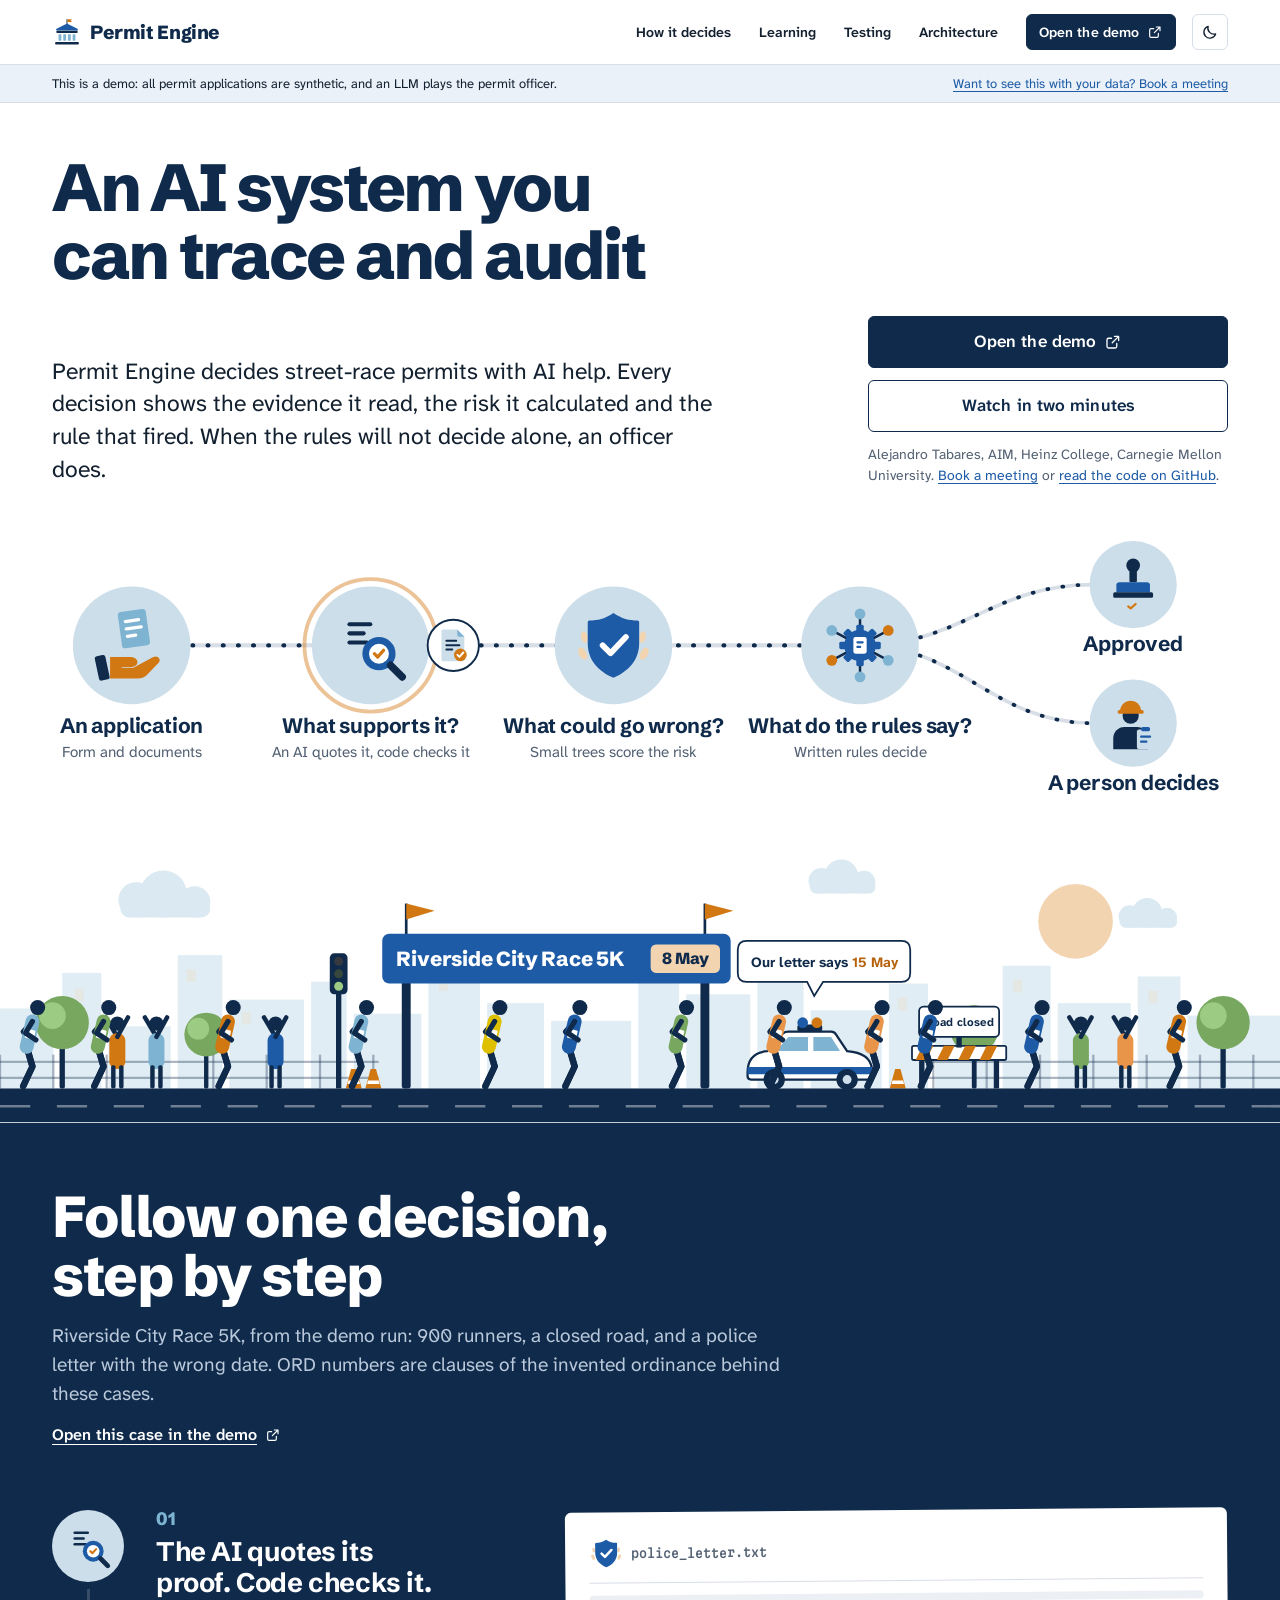
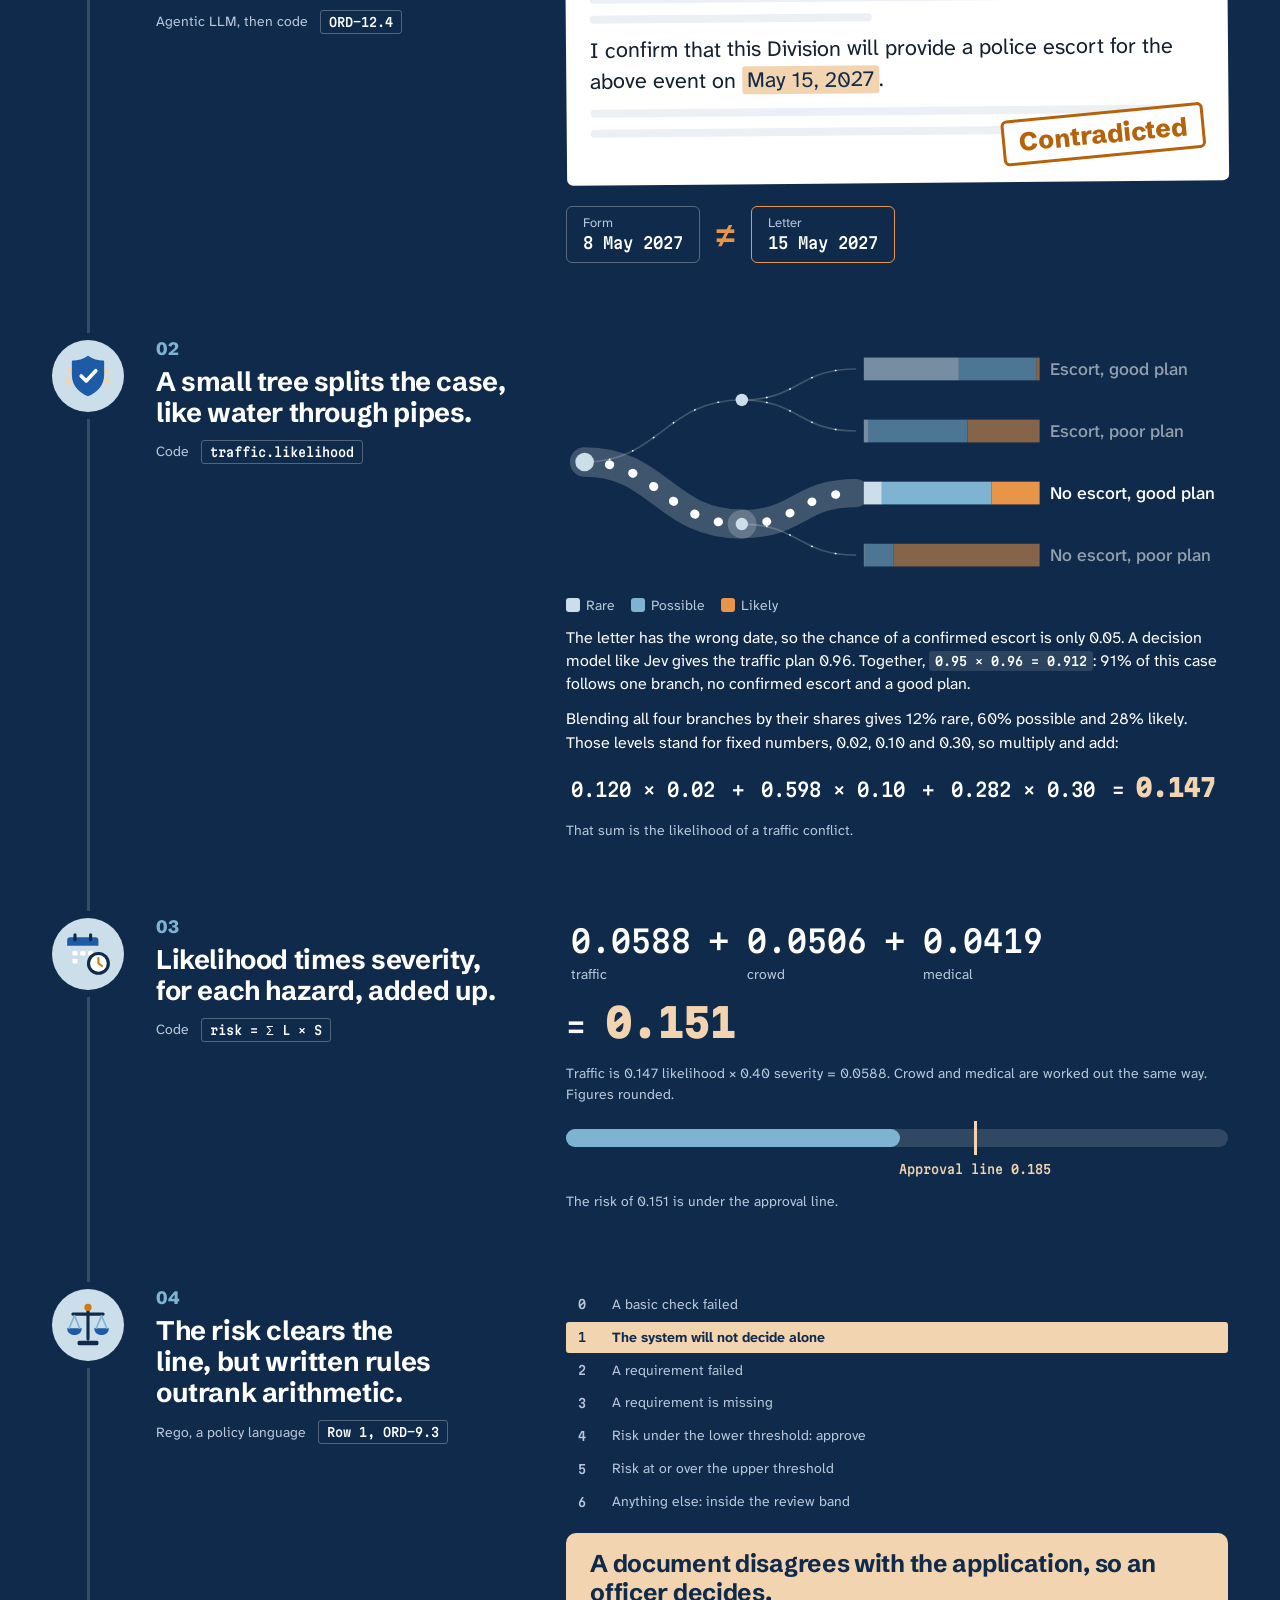
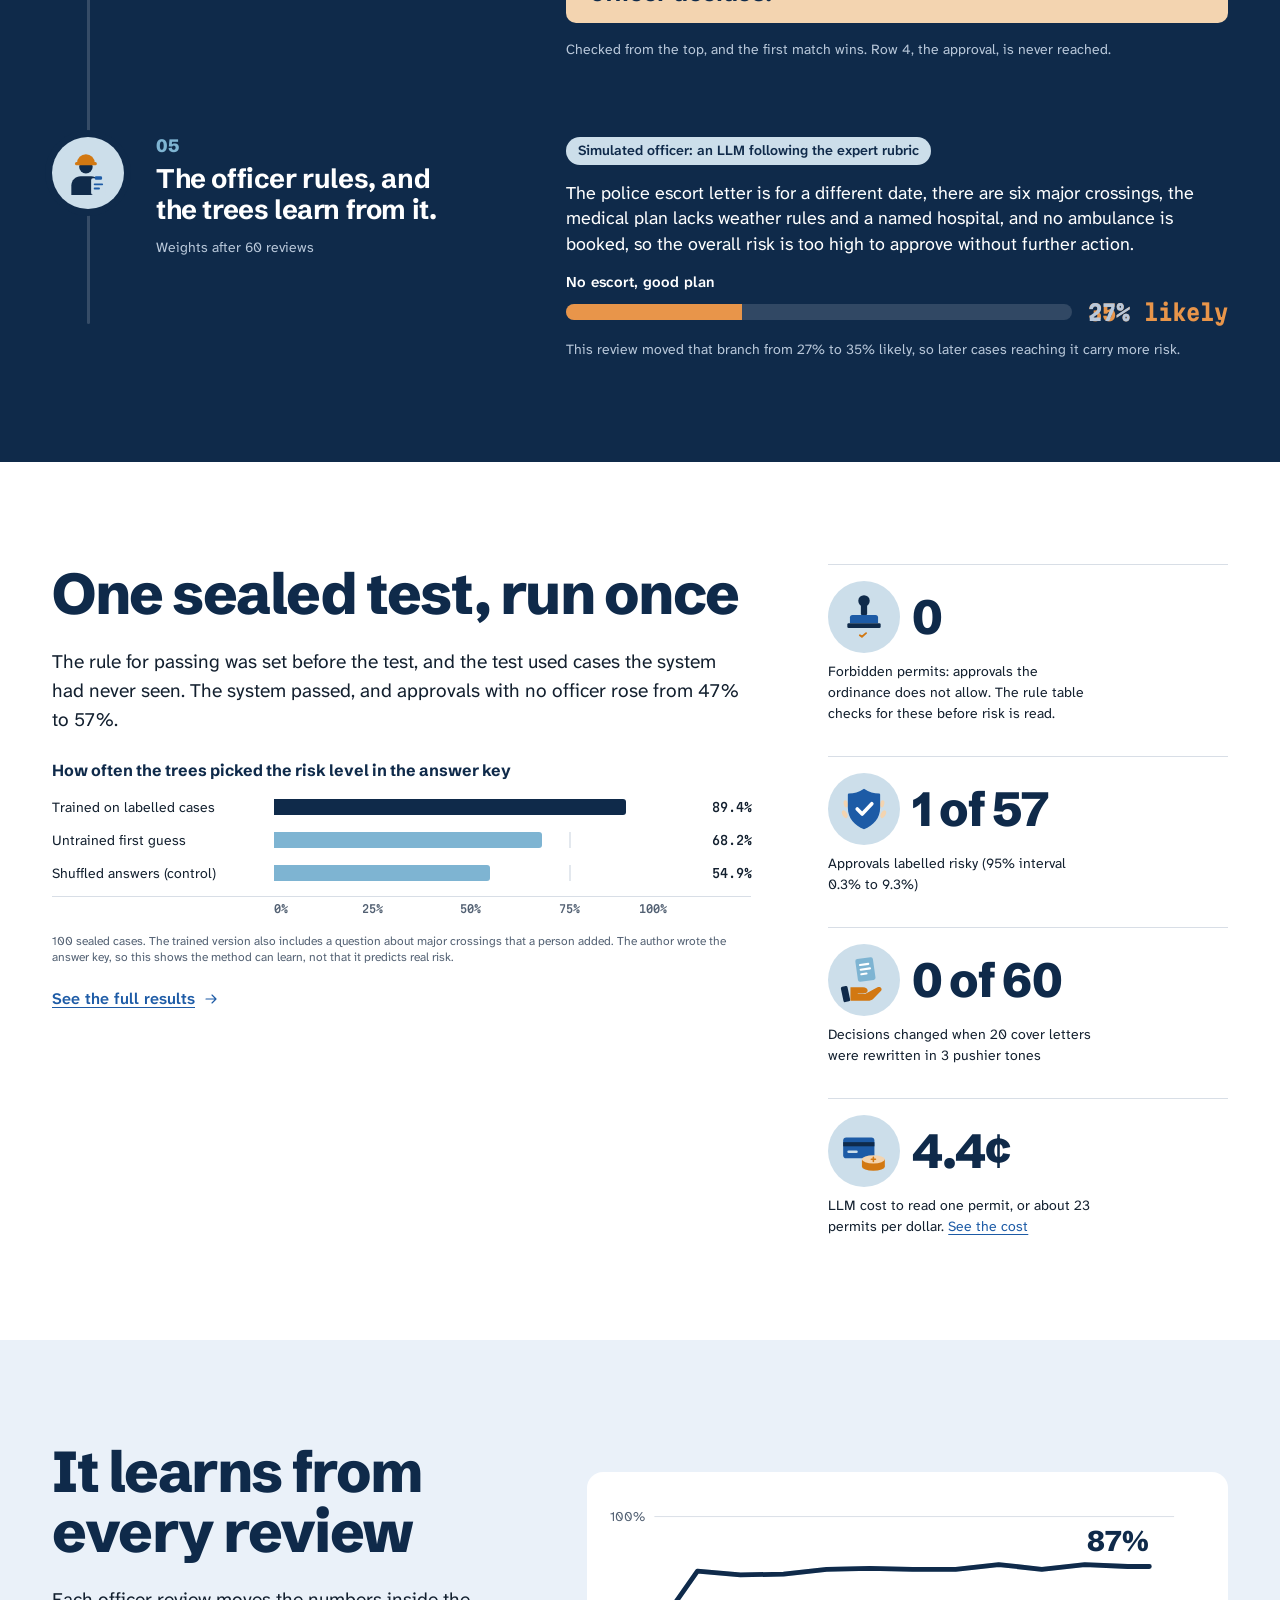
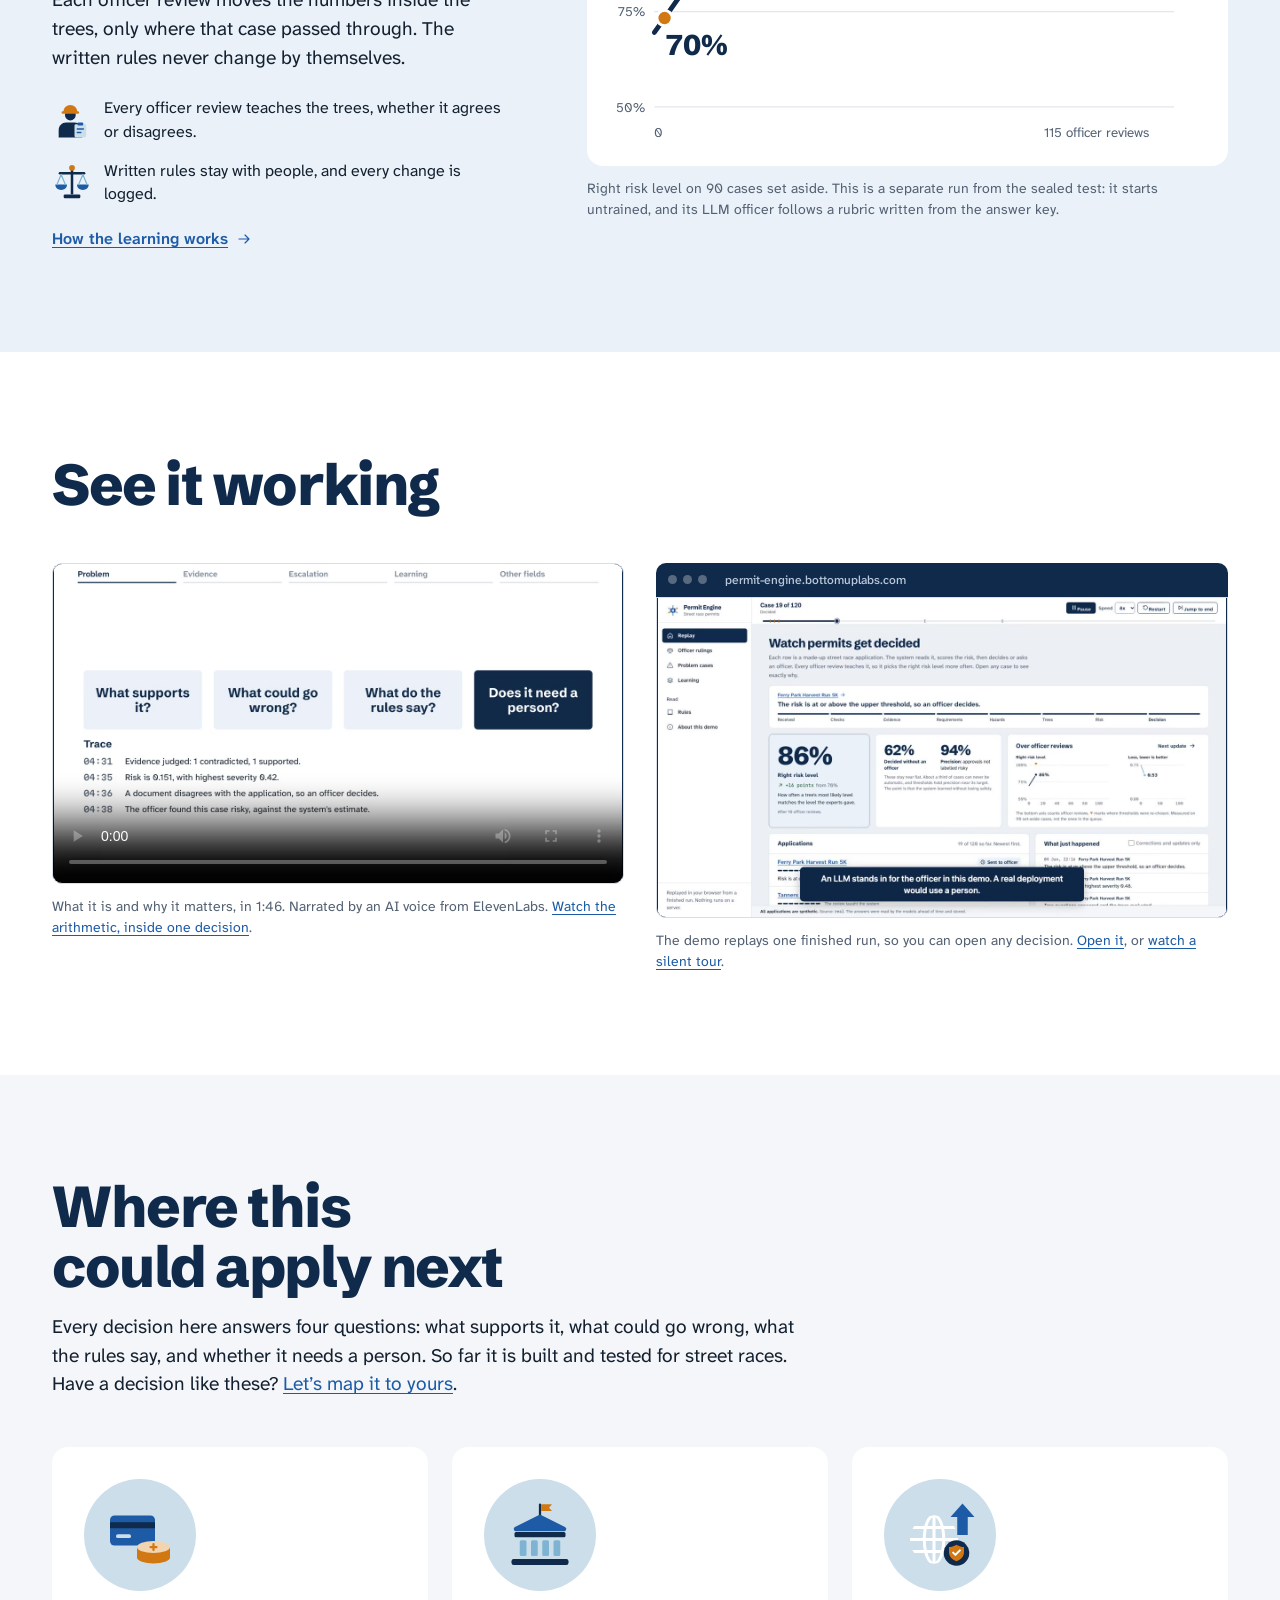
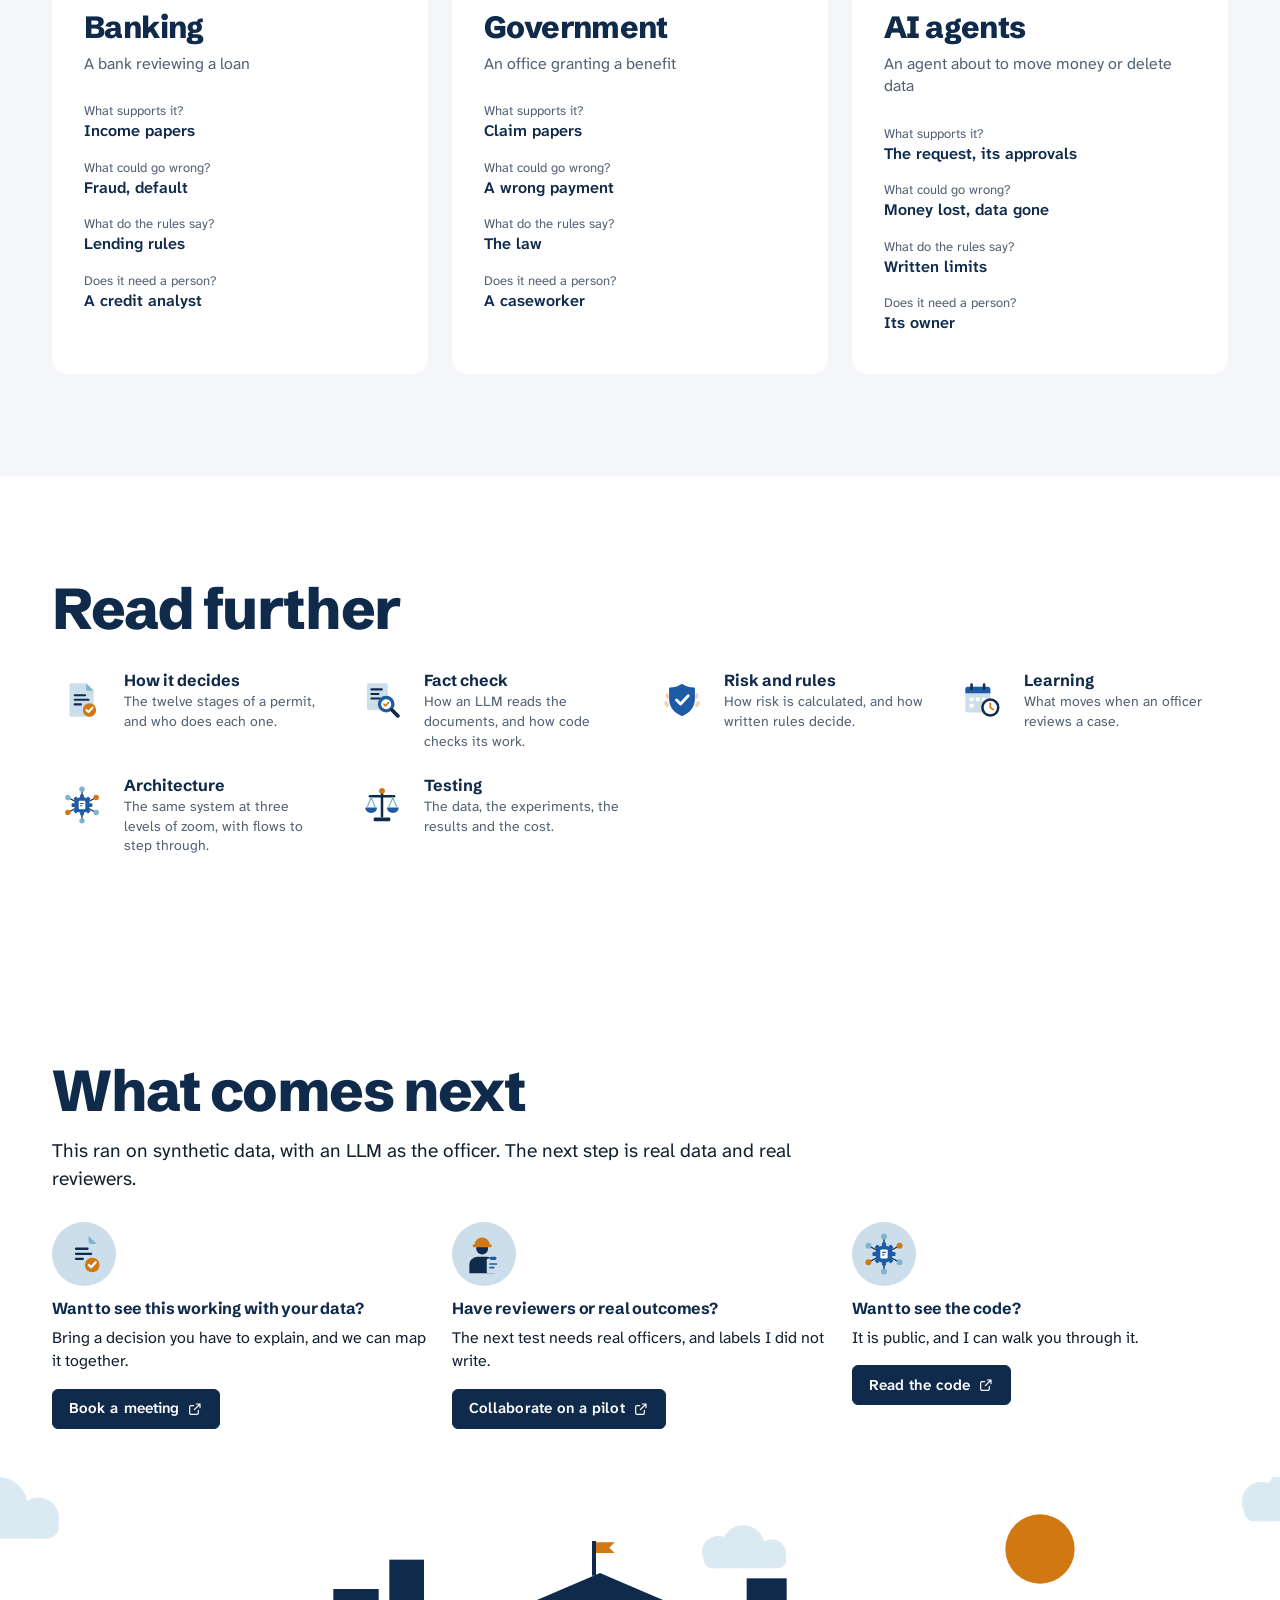
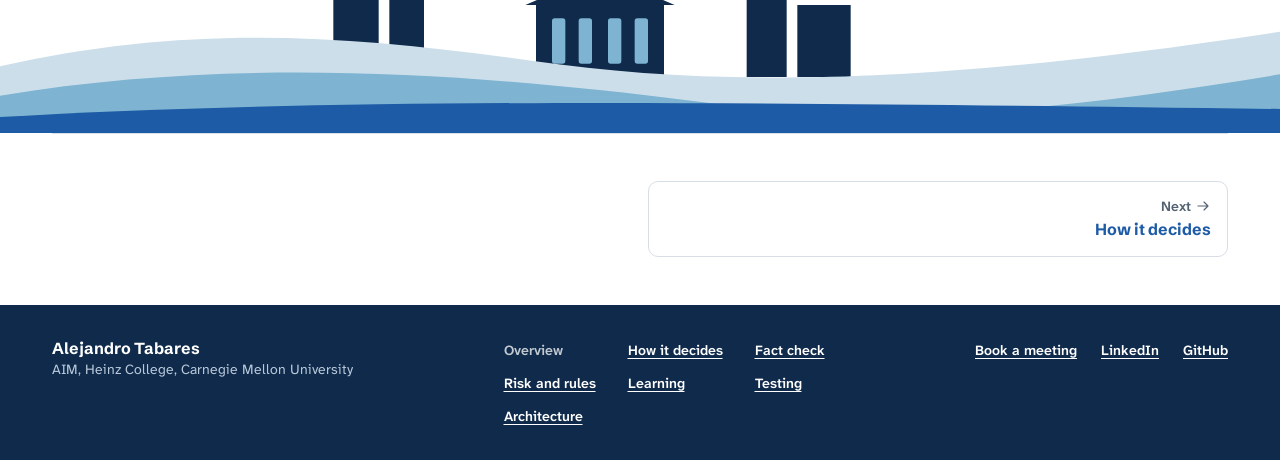
==== commit da86991b: "Link the code from the top of the landing page Co-Authored-By: Claude Opus 5.5 <noreply@anthropic.co" ====
--- a/index.html
+++ b/index.html
@@ -1,2 +1,2 @@
 <!doctype html>
-<html lang="en" data-theme="light"><head><meta charSet="utf-8"/><meta name="viewport" content="width=device-width, initial-scale=1, viewport-fit=cover"/><title>Permit Engine: an AI system you can trace and audit</title><link rel="icon" href="data:image/svg+xml,%3Csvg%20xmlns%3D%22http%3A%2F%2Fwww.w3.org%2F2000%2Fsvg%22%20viewBox%3D%220%200%2032%2032%22%3E%3Crect%20width%3D%2232%22%20height%3D%2232%22%20rx%3D%227%22%20fill%3D%22%230f2a4a%22%2F%3E%3Cpath%20d%3D%22M6%2013%2016%207l10%206v2H6z%22%20fill%3D%22%237eb4d2%22%2F%3E%3Cpath%20d%3D%22M9%2016h3v8H9zM14.500%2016h3v8h-3zM20%2016h3v8h-3z%22%20fill%3D%22%23fff%22%2F%3E%3Crect%20x%3D%226%22%20y%3D%2225%22%20width%3D%2220%22%20height%3D%222%22%20rx%3D%221%22%20fill%3D%22%23e8954a%22%2F%3E%3C%2Fsvg%3E"/><meta name="description" content="An AI system you can trace and audit, for event permits. Every decision shows the evidence it read, the risk it calculated and the rule that fired."/><meta name="author" content="Alejandro Tabares"/><script>(function(){try{var t=localStorage.getItem('pe-theme');if(t)document.documentElement.setAttribute('data-theme',t)}catch(e){}})();</script><link rel="stylesheet" href="./assets/fonts/fonts.css"/><link rel="stylesheet" href="./assets/permit-engine.css"/><link rel="stylesheet" href="./assets/site.css"/></head><body class="pe-app site"><a class="site-skip" href="#main">Skip to content</a><header class="site-hd"><div class="site-wrap site-hd__row"><a class="site-brand" href="./"><svg width="30" height="30" viewBox="0 0 96 96" aria-hidden="true" focusable="false"><rect x="46.5" y="6" width="3" height="18" rx="1.5" fill="#0F2A4A"></rect><path d="M49.5 7H64l-4 4.5 4 4.5H49.5z" fill="#D27812"></path><path d="M48 24 80 40H16z" fill="#1D5BA6" stroke="#1D5BA6" stroke-width="6" stroke-linejoin="round"></path><rect x="14" y="44" width="68" height="7" rx="2" fill="#0F2A4A"></rect><rect x="21" y="55" width="9" height="21" rx="2" fill="#7EB4D2"></rect><rect x="36" y="55" width="9" height="21" rx="2" fill="#7EB4D2"></rect><rect x="51" y="55" width="9" height="21" rx="2" fill="#7EB4D2"></rect><rect x="66" y="55" width="9" height="21" rx="2" fill="#7EB4D2"></rect><rect x="10" y="80" width="76" height="8" rx="3" fill="#0F2A4A"></rect></svg><span>Permit Engine</span></a><nav class="site-nav" aria-label="Site"><ul role="list"><li><a href="./how-it-decides.html">How it decides</a></li><li><a href="./learning.html">Learning</a></li><li><a href="./testing.html">Testing</a></li><li><a href="./architecture.html">Architecture</a></li></ul></nav><a class="pe-button site-btn site-hd__cta" href="https://permit-engine.bottomuplabs.com">Open the demo <svg width="16" height="16" viewBox="0 0 24 24" fill="none" stroke="currentColor" stroke-width="1.75" stroke-linecap="round" stroke-linejoin="round" aria-hidden="true" focusable="false"><path d="M14 4.5h5.5V10M19.5 4.5 11 13M17 14v4a2 2 0 0 1-2 2H6a2 2 0 0 1-2-2V9a2 2 0 0 1 2-2h4"></path></svg></a><button type="button" id="theme-toggle" class="site-theme" aria-pressed="false"><svg width="18" height="18" viewBox="0 0 24 24" fill="none" stroke="currentColor" stroke-width="1.75" stroke-linecap="round" stroke-linejoin="round" aria-hidden="true" focusable="false"><path d="M19.5 14.5A8 8 0 0 1 9.5 4.5a8 8 0 1 0 10 10z"></path></svg><span class="site-theme__label">Dark theme</span></button></div></header><p class="site-banner"><span class="site-wrap site-banner__row"><span>This is a demo: all permit applications are synthetic, and an LLM plays the permit officer.</span><a href="https://calendar.app.google/rUw9AdmyMUywj2jx6">Want to see this with your data? Book a meeting</a></span></p><main id="main" class="site-main"><div class="lp"><section class="lp-hero" aria-labelledby="page-title"><div class="site-wrap"><h1 id="page-title" class="lp-title">An AI system you can trace and audit</h1><div class="lp-hero__row"><div><p class="lp-lead lp-lead--hero">Permit Engine decides street-race permits with AI help. Every decision shows the evidence it read, the risk it calculated and the rule that fired. When the rules will not decide alone, an officer does.</p></div><div class="lp-hero__cta"><a class="pe-button site-btn lp-cta" href="https://permit-engine.bottomuplabs.com">Open the demo <svg width="18" height="18" viewBox="0 0 24 24" fill="none" stroke="currentColor" stroke-width="1.75" stroke-linecap="round" stroke-linejoin="round" aria-hidden="true" focusable="false"><path d="M14 4.5h5.5V10M19.5 4.5 11 13M17 14v4a2 2 0 0 1-2 2H6a2 2 0 0 1-2-2V9a2 2 0 0 1 2-2h4"></path></svg></a><a class="pe-button site-btn site-btn--secondary lp-cta" href="#watch">Watch in two minutes</a><p class="pe-small lp-hero__who">Alejandro Tabares, AIM, Heinz College, Carnegie Mellon University. <a href="https://calendar.app.google/rUw9AdmyMUywj2jx6">Book a meeting</a>.</p></div></div><svg class="lp-machine lp-machine--wide" viewBox="0 0 1240 310" role="img" aria-label="An application passes through three questions and written rules. One is approved. The next goes to an officer."><path d="M84 128 L852 128 C 960 128 990 64 1098 64" class="lp-track"></path><path d="M84 128 L852 128 C 960 128 990 210 1098 210" class="lp-track"></path><path d="M84 128 L852 128 C 960 128 990 64 1098 64" class="lp-track lp-track--flow"></path><path d="M84 128 L852 128 C 960 128 990 210 1098 210" class="lp-track lp-track--flow"></path><g><g><circle cx="84" cy="128" r="62" class="lp-ring" opacity="0"><animate attributeName="opacity" dur="16s" repeatCount="indefinite" keyTimes="0;0.006;0.01;0.08;0.506;0.51;0.58;1" values="0;0;0.9;0;0;0.9;0;0"></animate><animate attributeName="r" dur="16s" repeatCount="indefinite" keyTimes="0;0.006;0.01;0.08;0.506;0.51;0.58;1" values="62;62;78;62;62;78;62;62"></animate></circle><circle cx="84" cy="128" r="62" class="lp-disc"></circle><g transform="translate(42 86)"><svg width="84" height="84" viewBox="0 0 96 96" aria-hidden="true" focusable="false"><g transform="rotate(-8 50 30)"><rect x="34" y="6" width="34" height="44" rx="4" fill="#7EB4D2"></rect><rect x="40" y="16" width="20" height="4" rx="2" fill="#FFFFFF"></rect><rect x="40" y="25" width="22" height="4" rx="2" fill="#FFFFFF"></rect><rect x="40" y="34" width="14" height="4" rx="2" fill="#FFFFFF"></rect></g><rect x="6" y="60" width="13" height="30" rx="3" transform="rotate(-12 12.5 75)" fill="#0F2A4A"></rect><path d="M22 62h24c5.5 0 9 2.6 9 6.2S51.5 74 46 74H36v1h14l24-13c5-2.6 10 2.4 6.8 6.6L66 84c-3 2.6-6.4 4-10.4 4H22z" fill="#D27812"></path></svg></g></g><text x="84" y="220" text-anchor="middle" class="lp-machine__t">An application</text><text x="84" y="246" text-anchor="middle" class="lp-machine__w">Form and documents</text></g><g><g><circle cx="336" cy="128" r="62" class="lp-ring" opacity="0"><animate attributeName="opacity" dur="16s" repeatCount="indefinite" keyTimes="0;0.105;0.109;0.179;0.605;0.609;0.679;1" values="0;0;0.9;0;0;0.9;0;0"></animate><animate attributeName="r" dur="16s" repeatCount="indefinite" keyTimes="0;0.105;0.109;0.179;0.605;0.609;0.679;1" values="62;62;78;62;62;78;62;62"></animate></circle><circle cx="336" cy="128" r="62" class="lp-disc"></circle><g transform="translate(294 86)"><svg width="84" height="84" viewBox="0 0 96 96" aria-hidden="true" focusable="false"><rect x="12" y="8" width="50" height="64" rx="4" fill="#CCDEEA"></rect><rect x="20" y="20" width="30" height="5" rx="2.5" fill="#0F2A4A"></rect><rect x="20" y="31" width="22" height="5" rx="2.5" fill="#0F2A4A"></rect><rect x="20" y="42" width="26" height="5" rx="2.5" fill="#0F2A4A"></rect><circle cx="58" cy="58" r="20" fill="#1D5BA6"></circle><circle cx="58" cy="58" r="12" fill="#FFFFFF"></circle><path d="M52.5 58l4 4 7-8" fill="none" stroke="#D27812" stroke-width="4" stroke-linecap="round" stroke-linejoin="round"></path><path d="M72 72l14 14" stroke="#0F2A4A" stroke-width="9" stroke-linecap="round"></path></svg></g></g><text x="336" y="220" text-anchor="middle" class="lp-machine__t">What supports it?</text><text x="336" y="246" text-anchor="middle" class="lp-machine__w">An AI quotes it, code checks it</text></g><g><g><circle cx="592" cy="128" r="62" class="lp-ring" opacity="0"><animate attributeName="opacity" dur="16s" repeatCount="indefinite" keyTimes="0;0.213;0.217;0.287;0.713;0.717;0.787;1" values="0;0;0.9;0;0;0.9;0;0"></animate><animate attributeName="r" dur="16s" repeatCount="indefinite" keyTimes="0;0.213;0.217;0.287;0.713;0.717;0.787;1" values="62;62;78;62;62;78;62;62"></animate></circle><circle cx="592" cy="128" r="62" class="lp-disc"></circle><g transform="translate(550 86)"><svg width="84" height="84" viewBox="0 0 96 96" aria-hidden="true" focusable="false"><ellipse cx="11" cy="58" rx="4.5" ry="8" transform="rotate(-28 11 58)" fill="#F3D4B0"></ellipse><ellipse cx="13" cy="38" rx="4" ry="7" transform="rotate(-12 13 38)" fill="#F3D4B0"></ellipse><ellipse cx="85" cy="58" rx="4.5" ry="8" transform="rotate(28 85 58)" fill="#F3D4B0"></ellipse><ellipse cx="83" cy="38" rx="4" ry="7" transform="rotate(12 83 38)" fill="#F3D4B0"></ellipse><path d="M48 9c10 7 19 9 29 9a2 2 0 0 1 2 2v25c0 21-13 34-31 42C30 79 17 66 17 45V20a2 2 0 0 1 2-2c10 0 19-2 29-9z" fill="#1D5BA6"></path><path d="M35 48l9.5 9.5L63 38" fill="none" stroke="#FFFFFF" stroke-width="7" stroke-linecap="round" stroke-linejoin="round"></path></svg></g></g><text x="592" y="220" text-anchor="middle" class="lp-machine__t">What could go wrong?</text><text x="592" y="246" text-anchor="middle" class="lp-machine__w">Small trees score the risk</text></g><g><g><circle cx="852" cy="128" r="62" class="lp-ring" opacity="0"><animate attributeName="opacity" dur="16s" repeatCount="indefinite" keyTimes="0;0.322;0.326;0.396;0.822;0.826;0.896;1" values="0;0;0.9;0;0;0.9;0;0"></animate><animate attributeName="r" dur="16s" repeatCount="indefinite" keyTimes="0;0.322;0.326;0.396;0.822;0.826;0.896;1" values="62;62;78;62;62;78;62;62"></animate></circle><circle cx="852" cy="128" r="62" class="lp-disc"></circle><g transform="translate(810 86)"><svg width="84" height="84" viewBox="0 0 96 96" aria-hidden="true" focusable="false"><g stroke="#0F2A4A" stroke-width="3" fill="none" stroke-linecap="round"><path d="M48 48V10M48 48l34-18M48 48l34 18M48 48v38M48 48L14 66M48 48L14 30"></path></g><circle cx="48" cy="10" r="6.5" fill="#7EB4D2"></circle><circle cx="82" cy="30" r="6.5" fill="#D27812"></circle><circle cx="82" cy="66" r="6.5" fill="#7EB4D2"></circle><circle cx="48" cy="86" r="6.5" fill="#7EB4D2"></circle><circle cx="14" cy="66" r="6.5" fill="#D27812"></circle><circle cx="14" cy="30" r="6.5" fill="#7EB4D2"></circle><g fill="#1D5BA6"><circle cx="48" cy="48" r="19"></circle><rect x="43.5" y="23" width="9" height="10" rx="2"></rect><rect x="43.5" y="23" width="9" height="10" rx="2" transform="rotate(45 48 48)"></rect><rect x="43.5" y="23" width="9" height="10" rx="2" transform="rotate(90 48 48)"></rect><rect x="43.5" y="23" width="9" height="10" rx="2" transform="rotate(135 48 48)"></rect><rect x="43.5" y="23" width="9" height="10" rx="2" transform="rotate(180 48 48)"></rect><rect x="43.5" y="23" width="9" height="10" rx="2" transform="rotate(225 48 48)"></rect><rect x="43.5" y="23" width="9" height="10" rx="2" transform="rotate(270 48 48)"></rect><rect x="43.5" y="23" width="9" height="10" rx="2" transform="rotate(315 48 48)"></rect></g><rect x="40" y="38" width="16" height="20" rx="2.5" fill="#FFFFFF"></rect><rect x="43.5" y="43" width="9" height="2.6" rx="1.3" fill="#1D5BA6"></rect><rect x="43.5" y="48.5" width="6" height="2.6" rx="1.3" fill="#1D5BA6"></rect></svg></g></g><text x="852" y="220" text-anchor="middle" class="lp-machine__t">What do the rules say?</text><text x="852" y="246" text-anchor="middle" class="lp-machine__w">Written rules decide</text></g><g><circle cx="1140" cy="64" r="46" class="lp-ring" opacity="0"><animate attributeName="opacity" dur="16s" repeatCount="indefinite" keyTimes="0;0.4335;0.4375;0.5075;1" values="0;0;0.9;0;0"></animate><animate attributeName="r" dur="16s" repeatCount="indefinite" keyTimes="0;0.4335;0.4375;0.5075;1" values="46;46;62;46;46"></animate></circle><circle cx="1140" cy="64" r="46" class="lp-disc"></circle><g transform="translate(1108.5 32.5)"><svg width="63" height="63" viewBox="0 0 96 96" aria-hidden="true" focusable="false"><circle cx="48" cy="17" r="11" fill="#0F2A4A"></circle><rect x="42" y="24" width="12" height="20" rx="2" fill="#0F2A4A"></rect><path d="M26 44h44a5 5 0 0 1 5 5v11H21V49a5 5 0 0 1 5-5z" fill="#1D5BA6"></path><rect x="16" y="60" width="64" height="9" rx="2.5" fill="#0F2A4A"></rect><rect x="18" y="78" width="60" height="10" rx="5" fill="#CCDEEA"></rect><path d="M40 83l4 3 8-7" fill="none" stroke="#D27812" stroke-width="3.5" stroke-linecap="round" stroke-linejoin="round"></path></svg></g></g><text x="1140" y="134" text-anchor="middle" class="lp-machine__t">Approved</text><g><circle cx="1140" cy="210" r="46" class="lp-ring" opacity="0"><animate attributeName="opacity" dur="16s" repeatCount="indefinite" keyTimes="0;0.9335;0.9375;0.999;1" values="0;0;0.9;0;0"></animate><animate attributeName="r" dur="16s" repeatCount="indefinite" keyTimes="0;0.9335;0.9375;0.999;1" values="46;46;62;46;46"></animate></circle><circle cx="1140" cy="210" r="46" class="lp-disc"></circle><g transform="translate(1108.5 178.5)"><svg width="63" height="63" viewBox="0 0 96 96" aria-hidden="true" focusable="false"><circle cx="44" cy="36" r="13" fill="#0F2A4A"></circle><path d="M27 29a17 17 0 0 1 34 0z" fill="#D27812"></path><rect x="23" y="27" width="42" height="6" rx="3" fill="#D27812"></rect><path d="M16 90V72c0-10 8-18 18-18h20c10 0 18 8 18 18v18z" fill="#0F2A4A"></path><rect x="54" y="58" width="28" height="32" rx="3.5" fill="#CCDEEA"></rect><rect x="61" y="54" width="14" height="7" rx="2.5" fill="#1D5BA6"></rect><rect x="59" y="68" width="18" height="3.5" rx="1.75" fill="#1D5BA6"></rect><rect x="59" y="76" width="12" height="3.5" rx="1.75" fill="#1D5BA6"></rect></svg></g></g><text x="1140" y="280" text-anchor="middle" class="lp-machine__t">A person decides</text><g class="lp-mover" opacity="0"><animate attributeName="opacity" dur="16s" repeatCount="indefinite" keyTimes="0;0.02;0.4675;0.4875;1" values="0;1;1;0;0"></animate><animateMotion dur="16s" repeatCount="indefinite" path="M84 128 L852 128 C 960 128 990 64 1098 64" keyPoints="0;0;1;1" keyTimes="0;0;0.4375;1" calcMode="linear"></animateMotion><circle r="27" class="lp-mover__ground"></circle><g transform="translate(-20 -20)"><svg width="40" height="40" viewBox="0 0 96 96" aria-hidden="true" focusable="false"><path d="M22 8h36l18 18v58a4 4 0 0 1-4 4H22a4 4 0 0 1-4-4V12a4 4 0 0 1 4-4z" fill="#CCDEEA"></path><path d="M58 8v14a4 4 0 0 0 4 4h14z" fill="#7EB4D2"></path><rect x="28" y="34" width="30" height="5" rx="2.5" fill="#0F2A4A"></rect><rect x="28" y="45" width="38" height="5" rx="2.5" fill="#0F2A4A"></rect><rect x="28" y="56" width="20" height="5" rx="2.5" fill="#0F2A4A"></rect><circle cx="66" cy="72" r="16" fill="#D27812"></circle><path d="M58.5 72l5 5 10-11" fill="none" stroke="#FFFFFF" stroke-width="5" stroke-linecap="round" stroke-linejoin="round"></path></svg></g></g><g class="lp-mover" opacity="0"><animate attributeName="opacity" dur="16s" repeatCount="indefinite" keyTimes="0;0.5;0.52;0.9675;0.9875;1" values="0;0;1;1;0;0"></animate><animateMotion dur="16s" repeatCount="indefinite" path="M84 128 L852 128 C 960 128 990 210 1098 210" keyPoints="0;0;1;1" keyTimes="0;0.5;0.9375;1" calcMode="linear"></animateMotion><circle r="27" class="lp-mover__ground"></circle><g transform="translate(-20 -20)"><svg width="40" height="40" viewBox="0 0 96 96" aria-hidden="true" focusable="false"><path d="M22 8h36l18 18v58a4 4 0 0 1-4 4H22a4 4 0 0 1-4-4V12a4 4 0 0 1 4-4z" fill="#CCDEEA"></path><path d="M58 8v14a4 4 0 0 0 4 4h14z" fill="#7EB4D2"></path><rect x="28" y="34" width="30" height="5" rx="2.5" fill="#0F2A4A"></rect><rect x="28" y="45" width="38" height="5" rx="2.5" fill="#0F2A4A"></rect><rect x="28" y="56" width="20" height="5" rx="2.5" fill="#0F2A4A"></rect><circle cx="66" cy="72" r="16" fill="#D27812"></circle><path d="M58.5 72l5 5 10-11" fill="none" stroke="#FFFFFF" stroke-width="5" stroke-linecap="round" stroke-linejoin="round"></path></svg></g></g><g class="lp-pop" opacity="0"><animate attributeName="opacity" dur="16s" repeatCount="indefinite" keyTimes="0;0.4325;0.4475;0.5375;0.5495;1" values="0;0;1;1;0;0"></animate><text x="1140" y="158" text-anchor="middle">Clean evidence, low risk</text></g><g class="lp-pop" opacity="0"><animate attributeName="opacity" dur="16s" repeatCount="indefinite" keyTimes="0;0.9325;0.9475;0.995;0.999;1" values="0;0;1;1;0;0"></animate><text x="1140" y="304" text-anchor="middle">With the reason attached</text></g></svg><svg class="lp-machine lp-machine--tall" viewBox="0 0 360 830" role="img" aria-label="An application passes through three questions and written rules. One is approved. The next goes to an officer."><path d="M66 62 L66 518 C 66 590 66 620 66 660" class="lp-track"></path><path d="M66 62 L66 518 C 66 600 244 590 244 660" class="lp-track"></path><path d="M66 62 L66 518 C 66 590 66 620 66 660" class="lp-track lp-track--flow"></path><path d="M66 62 L66 518 C 66 600 244 590 244 660" class="lp-track lp-track--flow"></path><g><g><circle cx="66" cy="62" r="50" class="lp-ring" opacity="0"><animate attributeName="opacity" dur="16s" repeatCount="indefinite" keyTimes="0;0.006;0.01;0.08;0.506;0.51;0.58;1" values="0;0;0.9;0;0;0.9;0;0"></animate><animate attributeName="r" dur="16s" repeatCount="indefinite" keyTimes="0;0.006;0.01;0.08;0.506;0.51;0.58;1" values="50;50;66;50;50;66;50;50"></animate></circle><circle cx="66" cy="62" r="50" class="lp-disc"></circle><g transform="translate(32 28)"><svg width="68" height="68" viewBox="0 0 96 96" aria-hidden="true" focusable="false"><g transform="rotate(-8 50 30)"><rect x="34" y="6" width="34" height="44" rx="4" fill="#7EB4D2"></rect><rect x="40" y="16" width="20" height="4" rx="2" fill="#FFFFFF"></rect><rect x="40" y="25" width="22" height="4" rx="2" fill="#FFFFFF"></rect><rect x="40" y="34" width="14" height="4" rx="2" fill="#FFFFFF"></rect></g><rect x="6" y="60" width="13" height="30" rx="3" transform="rotate(-12 12.5 75)" fill="#0F2A4A"></rect><path d="M22 62h24c5.5 0 9 2.6 9 6.2S51.5 74 46 74H36v1h14l24-13c5-2.6 10 2.4 6.8 6.6L66 84c-3 2.6-6.4 4-10.4 4H22z" fill="#D27812"></path></svg></g></g><text x="134" y="58" class="lp-machine__t lp-machine__t--s">An application</text><foreignObject x="134" y="68" width="224" height="60"><p class="lp-machine__fo">Form and documents</p></foreignObject></g><g><g><circle cx="66" cy="214" r="50" class="lp-ring" opacity="0"><animate attributeName="opacity" dur="16s" repeatCount="indefinite" keyTimes="0;0.105;0.109;0.179;0.605;0.609;0.679;1" values="0;0;0.9;0;0;0.9;0;0"></animate><animate attributeName="r" dur="16s" repeatCount="indefinite" keyTimes="0;0.105;0.109;0.179;0.605;0.609;0.679;1" values="50;50;66;50;50;66;50;50"></animate></circle><circle cx="66" cy="214" r="50" class="lp-disc"></circle><g transform="translate(32 180)"><svg width="68" height="68" viewBox="0 0 96 96" aria-hidden="true" focusable="false"><rect x="12" y="8" width="50" height="64" rx="4" fill="#CCDEEA"></rect><rect x="20" y="20" width="30" height="5" rx="2.5" fill="#0F2A4A"></rect><rect x="20" y="31" width="22" height="5" rx="2.5" fill="#0F2A4A"></rect><rect x="20" y="42" width="26" height="5" rx="2.5" fill="#0F2A4A"></rect><circle cx="58" cy="58" r="20" fill="#1D5BA6"></circle><circle cx="58" cy="58" r="12" fill="#FFFFFF"></circle><path d="M52.5 58l4 4 7-8" fill="none" stroke="#D27812" stroke-width="4" stroke-linecap="round" stroke-linejoin="round"></path><path d="M72 72l14 14" stroke="#0F2A4A" stroke-width="9" stroke-linecap="round"></path></svg></g></g><text x="134" y="210" class="lp-machine__t lp-machine__t--s">What supports it?</text><foreignObject x="134" y="220" width="224" height="60"><p class="lp-machine__fo">An AI quotes it, code checks it</p></foreignObject></g><g><g><circle cx="66" cy="366" r="50" class="lp-ring" opacity="0"><animate attributeName="opacity" dur="16s" repeatCount="indefinite" keyTimes="0;0.213;0.217;0.287;0.713;0.717;0.787;1" values="0;0;0.9;0;0;0.9;0;0"></animate><animate attributeName="r" dur="16s" repeatCount="indefinite" keyTimes="0;0.213;0.217;0.287;0.713;0.717;0.787;1" values="50;50;66;50;50;66;50;50"></animate></circle><circle cx="66" cy="366" r="50" class="lp-disc"></circle><g transform="translate(32 332)"><svg width="68" height="68" viewBox="0 0 96 96" aria-hidden="true" focusable="false"><ellipse cx="11" cy="58" rx="4.5" ry="8" transform="rotate(-28 11 58)" fill="#F3D4B0"></ellipse><ellipse cx="13" cy="38" rx="4" ry="7" transform="rotate(-12 13 38)" fill="#F3D4B0"></ellipse><ellipse cx="85" cy="58" rx="4.5" ry="8" transform="rotate(28 85 58)" fill="#F3D4B0"></ellipse><ellipse cx="83" cy="38" rx="4" ry="7" transform="rotate(12 83 38)" fill="#F3D4B0"></ellipse><path d="M48 9c10 7 19 9 29 9a2 2 0 0 1 2 2v25c0 21-13 34-31 42C30 79 17 66 17 45V20a2 2 0 0 1 2-2c10 0 19-2 29-9z" fill="#1D5BA6"></path><path d="M35 48l9.5 9.5L63 38" fill="none" stroke="#FFFFFF" stroke-width="7" stroke-linecap="round" stroke-linejoin="round"></path></svg></g></g><text x="134" y="362" class="lp-machine__t lp-machine__t--s">What could go wrong?</text><foreignObject x="134" y="372" width="224" height="60"><p class="lp-machine__fo">Small trees score the risk</p></foreignObject></g><g><g><circle cx="66" cy="518" r="50" class="lp-ring" opacity="0"><animate attributeName="opacity" dur="16s" repeatCount="indefinite" keyTimes="0;0.322;0.326;0.396;0.822;0.826;0.896;1" values="0;0;0.9;0;0;0.9;0;0"></animate><animate attributeName="r" dur="16s" repeatCount="indefinite" keyTimes="0;0.322;0.326;0.396;0.822;0.826;0.896;1" values="50;50;66;50;50;66;50;50"></animate></circle><circle cx="66" cy="518" r="50" class="lp-disc"></circle><g transform="translate(32 484)"><svg width="68" height="68" viewBox="0 0 96 96" aria-hidden="true" focusable="false"><g stroke="#0F2A4A" stroke-width="3" fill="none" stroke-linecap="round"><path d="M48 48V10M48 48l34-18M48 48l34 18M48 48v38M48 48L14 66M48 48L14 30"></path></g><circle cx="48" cy="10" r="6.5" fill="#7EB4D2"></circle><circle cx="82" cy="30" r="6.5" fill="#D27812"></circle><circle cx="82" cy="66" r="6.5" fill="#7EB4D2"></circle><circle cx="48" cy="86" r="6.5" fill="#7EB4D2"></circle><circle cx="14" cy="66" r="6.5" fill="#D27812"></circle><circle cx="14" cy="30" r="6.5" fill="#7EB4D2"></circle><g fill="#1D5BA6"><circle cx="48" cy="48" r="19"></circle><rect x="43.5" y="23" width="9" height="10" rx="2"></rect><rect x="43.5" y="23" width="9" height="10" rx="2" transform="rotate(45 48 48)"></rect><rect x="43.5" y="23" width="9" height="10" rx="2" transform="rotate(90 48 48)"></rect><rect x="43.5" y="23" width="9" height="10" rx="2" transform="rotate(135 48 48)"></rect><rect x="43.5" y="23" width="9" height="10" rx="2" transform="rotate(180 48 48)"></rect><rect x="43.5" y="23" width="9" height="10" rx="2" transform="rotate(225 48 48)"></rect><rect x="43.5" y="23" width="9" height="10" rx="2" transform="rotate(270 48 48)"></rect><rect x="43.5" y="23" width="9" height="10" rx="2" transform="rotate(315 48 48)"></rect></g><rect x="40" y="38" width="16" height="20" rx="2.5" fill="#FFFFFF"></rect><rect x="43.5" y="43" width="9" height="2.6" rx="1.3" fill="#1D5BA6"></rect><rect x="43.5" y="48.5" width="6" height="2.6" rx="1.3" fill="#1D5BA6"></rect></svg></g></g><text x="134" y="514" class="lp-machine__t lp-machine__t--s">What do the rules say?</text><foreignObject x="134" y="524" width="224" height="60"><p class="lp-machine__fo">Written rules decide</p></foreignObject></g><g><circle cx="66" cy="704" r="46" class="lp-ring" opacity="0"><animate attributeName="opacity" dur="16s" repeatCount="indefinite" keyTimes="0;0.4335;0.4375;0.5075;1" values="0;0;0.9;0;0"></animate><animate attributeName="r" dur="16s" repeatCount="indefinite" keyTimes="0;0.4335;0.4375;0.5075;1" values="46;46;62;46;46"></animate></circle><circle cx="66" cy="704" r="46" class="lp-disc"></circle><g transform="translate(34.5 672.5)"><svg width="63" height="63" viewBox="0 0 96 96" aria-hidden="true" focusable="false"><circle cx="48" cy="17" r="11" fill="#0F2A4A"></circle><rect x="42" y="24" width="12" height="20" rx="2" fill="#0F2A4A"></rect><path d="M26 44h44a5 5 0 0 1 5 5v11H21V49a5 5 0 0 1 5-5z" fill="#1D5BA6"></path><rect x="16" y="60" width="64" height="9" rx="2.5" fill="#0F2A4A"></rect><rect x="18" y="78" width="60" height="10" rx="5" fill="#CCDEEA"></rect><path d="M40 83l4 3 8-7" fill="none" stroke="#D27812" stroke-width="3.5" stroke-linecap="round" stroke-linejoin="round"></path></svg></g></g><text x="66" y="774" text-anchor="middle" class="lp-machine__t lp-machine__t--s">Approved</text><g><circle cx="244" cy="704" r="46" class="lp-ring" opacity="0"><animate attributeName="opacity" dur="16s" repeatCount="indefinite" keyTimes="0;0.9335;0.9375;0.999;1" values="0;0;0.9;0;0"></animate><animate attributeName="r" dur="16s" repeatCount="indefinite" keyTimes="0;0.9335;0.9375;0.999;1" values="46;46;62;46;46"></animate></circle><circle cx="244" cy="704" r="46" class="lp-disc"></circle><g transform="translate(212.5 672.5)"><svg width="63" height="63" viewBox="0 0 96 96" aria-hidden="true" focusable="false"><circle cx="44" cy="36" r="13" fill="#0F2A4A"></circle><path d="M27 29a17 17 0 0 1 34 0z" fill="#D27812"></path><rect x="23" y="27" width="42" height="6" rx="3" fill="#D27812"></rect><path d="M16 90V72c0-10 8-18 18-18h20c10 0 18 8 18 18v18z" fill="#0F2A4A"></path><rect x="54" y="58" width="28" height="32" rx="3.5" fill="#CCDEEA"></rect><rect x="61" y="54" width="14" height="7" rx="2.5" fill="#1D5BA6"></rect><rect x="59" y="68" width="18" height="3.5" rx="1.75" fill="#1D5BA6"></rect><rect x="59" y="76" width="12" height="3.5" rx="1.75" fill="#1D5BA6"></rect></svg></g></g><text x="244" y="774" text-anchor="middle" class="lp-machine__t lp-machine__t--s">A person decides</text><g class="lp-mover" opacity="0"><animate attributeName="opacity" dur="16s" repeatCount="indefinite" keyTimes="0;0.02;0.4675;0.4875;1" values="0;1;1;0;0"></animate><animateMotion dur="16s" repeatCount="indefinite" path="M66 62 L66 518 C 66 590 66 620 66 660" keyPoints="0;0;1;1" keyTimes="0;0;0.4375;1" calcMode="linear"></animateMotion><circle r="27" class="lp-mover__ground"></circle><g transform="translate(-20 -20)"><svg width="40" height="40" viewBox="0 0 96 96" aria-hidden="true" focusable="false"><path d="M22 8h36l18 18v58a4 4 0 0 1-4 4H22a4 4 0 0 1-4-4V12a4 4 0 0 1 4-4z" fill="#CCDEEA"></path><path d="M58 8v14a4 4 0 0 0 4 4h14z" fill="#7EB4D2"></path><rect x="28" y="34" width="30" height="5" rx="2.5" fill="#0F2A4A"></rect><rect x="28" y="45" width="38" height="5" rx="2.5" fill="#0F2A4A"></rect><rect x="28" y="56" width="20" height="5" rx="2.5" fill="#0F2A4A"></rect><circle cx="66" cy="72" r="16" fill="#D27812"></circle><path d="M58.5 72l5 5 10-11" fill="none" stroke="#FFFFFF" stroke-width="5" stroke-linecap="round" stroke-linejoin="round"></path></svg></g></g><g class="lp-mover" opacity="0"><animate attributeName="opacity" dur="16s" repeatCount="indefinite" keyTimes="0;0.5;0.52;0.9675;0.9875;1" values="0;0;1;1;0;0"></animate><animateMotion dur="16s" repeatCount="indefinite" path="M66 62 L66 518 C 66 600 244 590 244 660" keyPoints="0;0;1;1" keyTimes="0;0.5;0.9375;1" calcMode="linear"></animateMotion><circle r="27" class="lp-mover__ground"></circle><g transform="translate(-20 -20)"><svg width="40" height="40" viewBox="0 0 96 96" aria-hidden="true" focusable="false"><path d="M22 8h36l18 18v58a4 4 0 0 1-4 4H22a4 4 0 0 1-4-4V12a4 4 0 0 1 4-4z" fill="#CCDEEA"></path><path d="M58 8v14a4 4 0 0 0 4 4h14z" fill="#7EB4D2"></path><rect x="28" y="34" width="30" height="5" rx="2.5" fill="#0F2A4A"></rect><rect x="28" y="45" width="38" height="5" rx="2.5" fill="#0F2A4A"></rect><rect x="28" y="56" width="20" height="5" rx="2.5" fill="#0F2A4A"></rect><circle cx="66" cy="72" r="16" fill="#D27812"></circle><path d="M58.5 72l5 5 10-11" fill="none" stroke="#FFFFFF" stroke-width="5" stroke-linecap="round" stroke-linejoin="round"></path></svg></g></g></svg></div></section><div class="lp-race"><svg viewBox="0 0 1440 300" preserveAspectRatio="xMidYMax slice" role="img" aria-label="Runners pass under a banner for the Riverside City Race 5K on 8 May 2027. A police car waits by a closed road, with a letter that says 15 May 2027."><circle cx="1210" cy="74" r="42" fill="#f3d4b0"></circle><g class="lp-runner" style="--x:120px;animation-duration:150s;animation-delay:-20s"><g transform="translate(0 30) scale(1.1)" class="lp-cloud"><circle cx="30" cy="18" r="18"></circle><circle cx="58" cy="12" r="24"></circle><circle cx="90" cy="20" r="16"></circle><rect x="14" y="18" width="92" height="18" rx="9"></rect></g></g><g class="lp-runner" style="--x:900px;animation-duration:190s;animation-delay:-110s"><g transform="translate(0 14) scale(0.8)" class="lp-cloud"><circle cx="30" cy="18" r="18"></circle><circle cx="58" cy="12" r="24"></circle><circle cx="90" cy="20" r="16"></circle><rect x="14" y="18" width="92" height="18" rx="9"></rect></g></g><g class="lp-runner" style="--x:1250px;animation-duration:170s;animation-delay:-60s"><g transform="translate(0 56) scale(0.7)" class="lp-cloud"><circle cx="30" cy="18" r="18"></circle><circle cx="58" cy="12" r="24"></circle><circle cx="90" cy="20" r="16"></circle><rect x="14" y="18" width="92" height="18" rx="9"></rect></g></g><g class="lp-far"><rect x="0" y="172" width="60" height="90"></rect><rect x="70" y="132" width="44" height="130"></rect><rect x="122" y="192" width="70" height="70"></rect><rect x="200" y="112" width="50" height="150"></rect><rect x="258" y="162" width="84" height="100"></rect><rect x="350" y="142" width="40" height="120"></rect><rect x="398" y="178" width="76" height="84"></rect><rect x="482" y="122" width="58" height="140"></rect><rect x="548" y="166" width="64" height="96"></rect><rect x="620" y="186" width="90" height="76"></rect><rect x="718" y="134" width="46" height="128"></rect><rect x="772" y="156" width="72" height="106"></rect><rect x="852" y="106" width="52" height="156"></rect><rect x="912" y="174" width="80" height="88"></rect><rect x="1000" y="144" width="44" height="118"></rect><rect x="1052" y="188" width="68" height="74"></rect><rect x="1128" y="124" width="54" height="138"></rect><rect x="1190" y="166" width="82" height="96"></rect><rect x="1280" y="136" width="48" height="126"></rect><rect x="1336" y="180" width="104" height="82"></rect></g><rect x="210" y="128" width="10" height="14" fill="#f3d4b0" class="lp-lit" style="animation-delay:0s"></rect><rect x="272" y="176" width="10" height="14" fill="#f3d4b0" class="lp-lit" style="animation-delay:2.5s"></rect><rect x="494" y="138" width="10" height="14" fill="#f3d4b0" class="lp-lit" style="animation-delay:5s"></rect><rect x="864" y="122" width="10" height="14" fill="#f3d4b0" class="lp-lit" style="animation-delay:1.5s"></rect><rect x="1140" y="140" width="10" height="14" fill="#f3d4b0" class="lp-lit" style="animation-delay:3.5s"></rect><rect x="1292" y="152" width="10" height="14" fill="#f3d4b0" class="lp-lit" style="animation-delay:6s"></rect><rect x="84" y="150" width="10" height="14" fill="#f3d4b0" class="lp-lit" style="animation-delay:4.5s"></rect><rect x="1010" y="160" width="10" height="14" fill="#f3d4b0" class="lp-lit" style="animation-delay:7s"></rect><g transform="translate(70 262) scale(1)"><g class="lp-sway" style="animation-delay:0s"><rect x="-3" y="-52" width="6" height="52" rx="2" class="lp-figure"></rect><circle cx="0" cy="-74" r="30" fill="#78a860"></circle><circle cx="-11" cy="-82" r="15" fill="#9ccb84"></circle></g></g><g transform="translate(232 262) scale(0.82)"><g class="lp-sway" style="animation-delay:-2s"><rect x="-3" y="-52" width="6" height="52" rx="2" class="lp-figure"></rect><circle cx="0" cy="-74" r="30" fill="#78a860"></circle><circle cx="-11" cy="-82" r="15" fill="#9ccb84"></circle></g></g><g transform="translate(1096 262) scale(0.9)"><g class="lp-sway" style="animation-delay:-1s"><rect x="-3" y="-52" width="6" height="52" rx="2" class="lp-figure"></rect><circle cx="0" cy="-74" r="30" fill="#78a860"></circle><circle cx="-11" cy="-82" r="15" fill="#9ccb84"></circle></g></g><g transform="translate(1376 262) scale(1)"><g class="lp-sway" style="animation-delay:-3s"><rect x="-3" y="-52" width="6" height="52" rx="2" class="lp-figure"></rect><circle cx="0" cy="-74" r="30" fill="#78a860"></circle><circle cx="-11" cy="-82" r="15" fill="#9ccb84"></circle></g></g><g class="lp-rail"><path d="M0 232 H426 M0 250 H426 M1040 232 H1440 M1040 250 H1440"></path><path d="M0 224 V262"></path><path d="M60 224 V262"></path><path d="M120 224 V262"></path><path d="M180 224 V262"></path><path d="M240 224 V262"></path><path d="M300 224 V262"></path><path d="M360 224 V262"></path><path d="M420 224 V262"></path><path d="M1050 224 V262"></path><path d="M1110 224 V262"></path><path d="M1170 224 V262"></path><path d="M1230 224 V262"></path><path d="M1290 224 V262"></path><path d="M1350 224 V262"></path><path d="M1410 224 V262"></path></g><g transform="translate(132 262)"><path d="M0 -58 L-13 -80" class="lp-limb lp-limb--fan"></path><rect x="-9" y="-62" width="18" height="40" rx="8" fill="#d27812"></rect><rect x="-7" y="-26" width="5" height="26" rx="2" class="lp-figure"></rect><rect x="2" y="-26" width="5" height="26" rx="2" class="lp-figure"></rect><circle cx="0" cy="-73" r="8" class="lp-figure"></circle><g transform="translate(0 -58)"><g class="lp-wave" style="animation-delay:0s"><path d="M0 0 L12 -22" class="lp-limb lp-limb--fan"></path></g></g></g><g transform="translate(176 262)"><path d="M0 -58 L-13 -80" class="lp-limb lp-limb--fan"></path><rect x="-9" y="-62" width="18" height="40" rx="8" fill="#7eb4d2"></rect><rect x="-7" y="-26" width="5" height="26" rx="2" class="lp-figure"></rect><rect x="2" y="-26" width="5" height="26" rx="2" class="lp-figure"></rect><circle cx="0" cy="-73" r="8" class="lp-figure"></circle><g transform="translate(0 -58)"><g class="lp-wave" style="animation-delay:-0.7s"><path d="M0 0 L12 -22" class="lp-limb lp-limb--fan"></path></g></g></g><g transform="translate(310 262)"><path d="M0 -58 L-13 -80" class="lp-limb lp-limb--fan"></path><rect x="-9" y="-62" width="18" height="40" rx="8" fill="#1d5ba6"></rect><rect x="-7" y="-26" width="5" height="26" rx="2" class="lp-figure"></rect><rect x="2" y="-26" width="5" height="26" rx="2" class="lp-figure"></rect><circle cx="0" cy="-73" r="8" class="lp-figure"></circle><g transform="translate(0 -58)"><g class="lp-wave" style="animation-delay:-1.3s"><path d="M0 0 L12 -22" class="lp-limb lp-limb--fan"></path></g></g></g><g transform="translate(1216 262)"><path d="M0 -58 L-13 -80" class="lp-limb lp-limb--fan"></path><rect x="-9" y="-62" width="18" height="40" rx="8" fill="#78a860"></rect><rect x="-7" y="-26" width="5" height="26" rx="2" class="lp-figure"></rect><rect x="2" y="-26" width="5" height="26" rx="2" class="lp-figure"></rect><circle cx="0" cy="-73" r="8" class="lp-figure"></circle><g transform="translate(0 -58)"><g class="lp-wave" style="animation-delay:-0.4s"><path d="M0 0 L12 -22" class="lp-limb lp-limb--fan"></path></g></g></g><g transform="translate(1266 262)"><path d="M0 -58 L-13 -80" class="lp-limb lp-limb--fan"></path><rect x="-9" y="-62" width="18" height="40" rx="8" fill="#e8954a"></rect><rect x="-7" y="-26" width="5" height="26" rx="2" class="lp-figure"></rect><rect x="2" y="-26" width="5" height="26" rx="2" class="lp-figure"></rect><circle cx="0" cy="-73" r="8" class="lp-figure"></circle><g transform="translate(0 -58)"><g class="lp-wave" style="animation-delay:-1s"><path d="M0 0 L12 -22" class="lp-limb lp-limb--fan"></path></g></g></g><g><rect x="452" y="92" width="10" height="170" rx="3" class="lp-figure"></rect><rect x="788" y="92" width="10" height="170" rx="3" class="lp-figure"></rect><path d="M457 92 V54" class="lp-pole"></path><path d="M793 92 V54" class="lp-pole"></path><path d="M457 54 L489 62 L457 72 Z" fill="#d27812" class="lp-flag"></path><path d="M793 54 L825 62 L793 72 Z" fill="#d27812" class="lp-flag" style="animation-delay:-1.1s"></path><rect x="430" y="88" width="392" height="56" rx="8" fill="#1d5ba6"></rect><text x="446" y="124" class="lp-race__title">Riverside City Race 5K</text><rect x="732" y="100" width="78" height="32" rx="6" fill="#f3d4b0"></rect><text x="771" y="122" text-anchor="middle" class="lp-race__date">8 May</text></g><g transform="translate(835 262)"><g><path d="M6 -18 Q6 -40 28 -42 L46 -62 Q48 -64 52 -64 H100 Q104 -64 106 -60 L118 -42 Q144 -40 146 -22 V-14 Q146 -10 142 -10 H10 Q6 -10 6 -14 Z" fill="#ffffff" stroke="#0f2a4a" stroke-width="2.5"></path><path d="M6 -24 H146 V-16 H6 Z" fill="#1d5ba6"></path><path d="M52 -58 H74 V-42 H38 Z M80 -58 H100 L110 -42 H80 Z" fill="#7eb4d2"></path><circle cx="36" cy="-10" r="12" fill="#0f2a4a"></circle><circle cx="36" cy="-10" r="5" fill="#ccdeea"></circle><circle cx="118" cy="-10" r="12" fill="#0f2a4a"></circle><circle cx="118" cy="-10" r="5" fill="#ccdeea"></circle><rect x="62" y="-72" width="28" height="8" rx="3" fill="#0f2a4a"></rect><circle cx="68" cy="-74" r="6" fill="#1d5ba6" class="lp-siren"></circle><circle cx="84" cy="-74" r="6" fill="#d27812" class="lp-siren" style="animation-delay:-0.8s"></circle></g></g><g class="lp-bubble"><path d="M830 106 Q830 96 840 96 H1014 Q1024 96 1024 106 V132 Q1024 142 1014 142 H926 L916 158 L908 142 H840 Q830 142 830 132 Z" fill="#ffffff" stroke="#0f2a4a" stroke-width="2"></path><text x="927" y="125" text-anchor="middle" class="lp-race__say">Our letter says <tspan fill="#b5620b">15 May</tspan></text></g><g transform="translate(1030 262)"><g><rect x="4" y="-46" width="6" height="46" fill="#0f2a4a"></rect><rect x="88" y="-46" width="6" height="46" fill="#0f2a4a"></rect><rect x="-4" y="-48" width="106" height="16" rx="2" fill="#ffffff" stroke="#0f2a4a" stroke-width="2"></rect><path d="M0 -48 h12 l-8 16 h-12 z" transform="translate(8 0)" fill="#d27812"></path><path d="M24 -48 h12 l-8 16 h-12 z" transform="translate(8 0)" fill="#d27812"></path><path d="M48 -48 h12 l-8 16 h-12 z" transform="translate(8 0)" fill="#d27812"></path><path d="M72 -48 h12 l-8 16 h-12 z" transform="translate(8 0)" fill="#d27812"></path><rect x="4" y="-92" width="90" height="34" rx="5" fill="#ffffff" stroke="#0f2a4a" stroke-width="2"></rect><rect x="46" y="-58" width="6" height="12" fill="#0f2a4a"></rect><text x="49" y="-70" text-anchor="middle" class="lp-race__sign">Road closed</text></g></g><g transform="translate(378 262)"><g><rect x="0" y="-110" width="6" height="110" class="lp-figure"></rect><rect x="-7" y="-152" width="20" height="46" rx="5" fill="#0f2a4a"></rect><circ